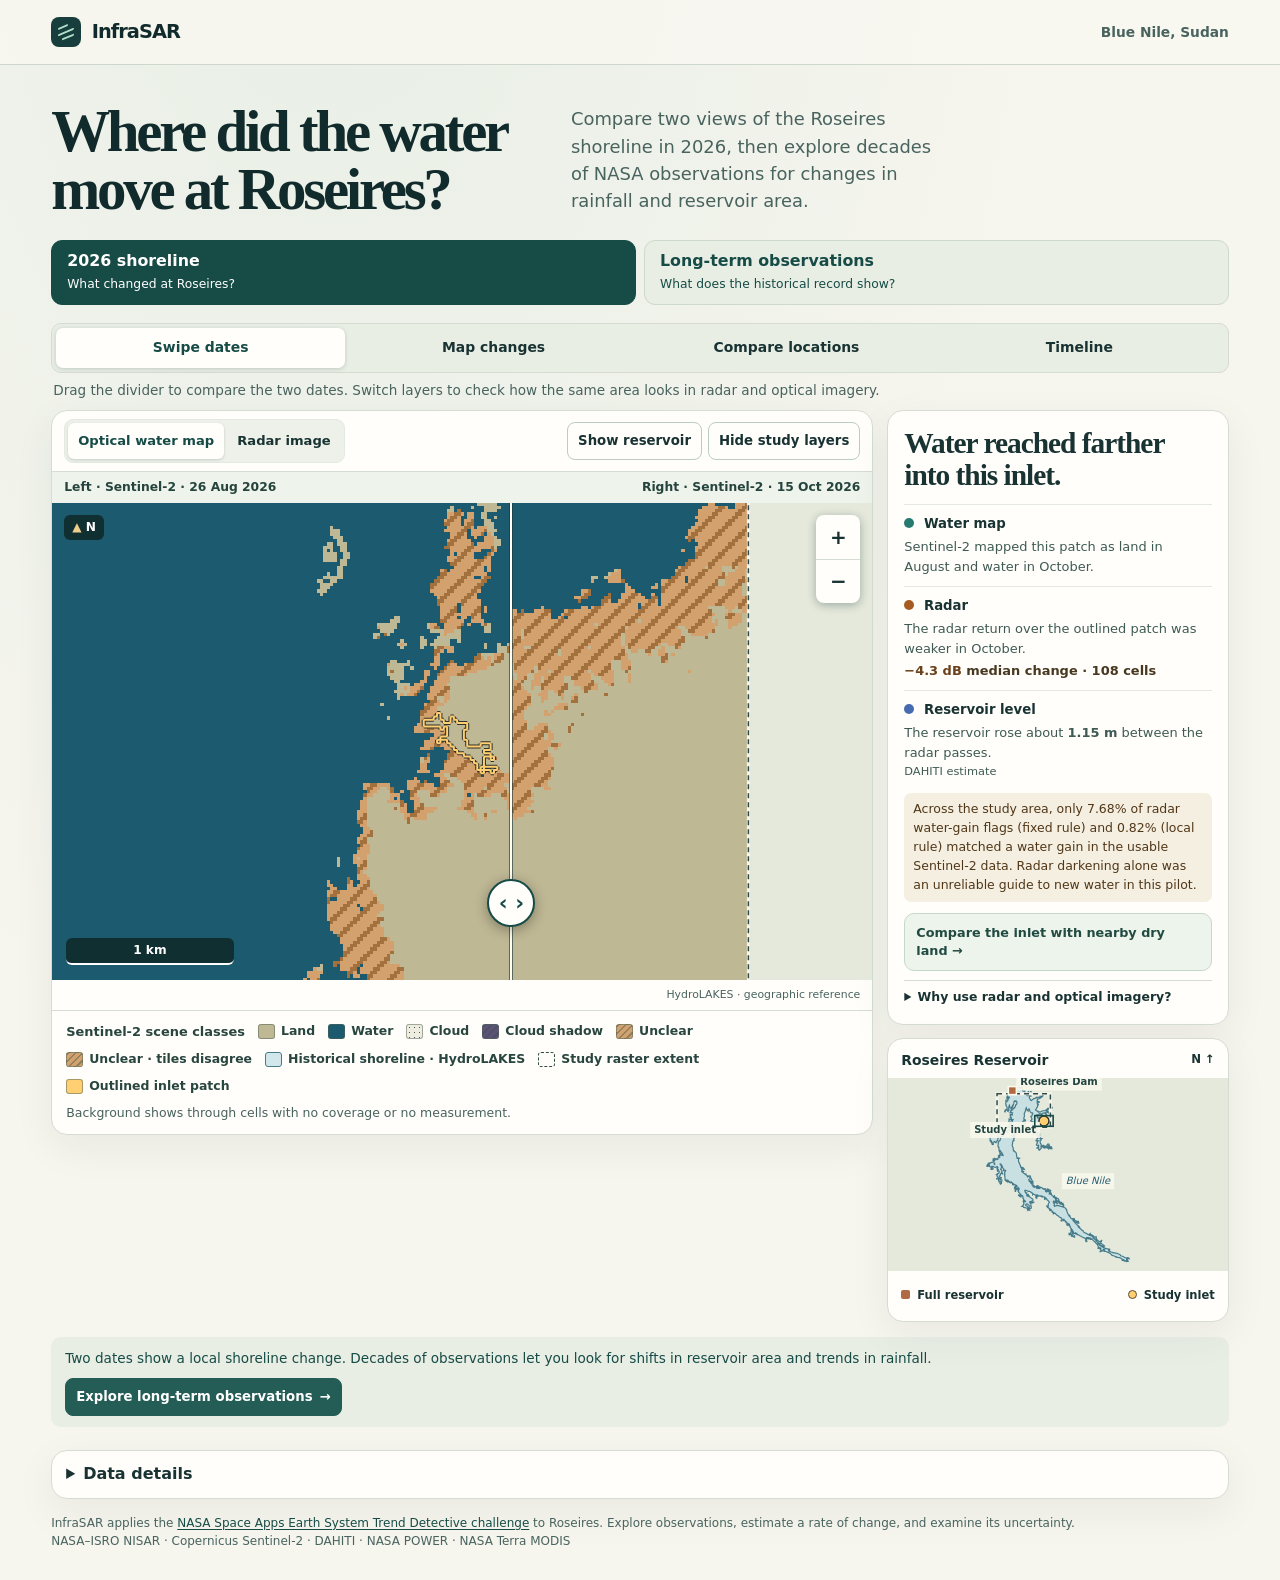
==== index.html @ 416d7957 "Give trend selectors explicit accessible names" ====
<!doctype html>
<html lang="en">
<head>
<meta charset="utf-8">
<meta name="viewport" content="width=device-width, initial-scale=1">
<title>InfraSAR · Where did the water move at Roseires?</title>
<meta name="description" content="Compare real radar and water maps to follow the changing shoreline of Roseires Reservoir in Sudan.">
<style>:root{color-scheme:light;--ink:#193333;--ink-dark:#112a2b;--muted:#49635f;--paper:#f6f5ee;--white:#fffefa;--line:#d5ddd2;--deep:#164b46;--teal:#277a70;--gold:#ffd171;--orange:#9d4e27;--b:#286bc1;--a:#a65b21;--shadow:0 13px 40px #203b3210;font:16px/1.52 "DM Sans","Avenir Next",system-ui,sans-serif}
*{box-sizing:border-box}
[hidden]{display:none!important}
html{scroll-behavior:smooth}
body{margin:0;color:var(--ink);background:radial-gradient(ellipse at 26% -20%,#e6eee5,transparent 54%),var(--paper)}
button,input,select{font:inherit;color:inherit}
button{cursor:pointer}
button:disabled{cursor:default;opacity:.48}
a{color:var(--deep);text-underline-offset:.19em}
button:focus-visible,select:focus-visible,a:focus-visible,input:focus-visible,summary:focus-visible,canvas:focus-visible{outline:3px solid #469d88;outline-offset:3px}
.wrap{max-width:1400px;margin:auto;padding:0 clamp(16px,4vw,64px)}
.sitebar{border-bottom:1px solid #cdd7cb;background:#f9f8f2cc}
.sitebar-inner{display:flex;justify-content:space-between;align-items:center;min-height:64px}
.brand{display:inline-flex;align-items:center;gap:.66rem;font-weight:800;font-size:1.21rem;letter-spacing:-.05em;text-decoration:none;color:var(--ink-dark)}
.brand-mark{display:grid;gap:3px;width:30px;height:30px;place-content:center;border-radius:8px;background:#173e3c;overflow:hidden}
.brand-mark i{background:#b0e0cc;width:16px;height:2px;border-radius:2px;transform:skewY(-23deg)}
.brand-mark i:first-child{width:10px}
.brand-mark i:last-child{width:12px;margin-left:4px}
.place{font-size:.86rem;font-weight:600;color:var(--muted)}
.intro{display:flex;gap:clamp(24px,5vw,80px);align-items:end;padding:clamp(22px,3vw,38px) 0 22px}
h1,h2,h3,p{margin:0}
h1{color:var(--ink-dark);font:600 clamp(2.65rem,4.6vw,4.8rem)/.98 "Instrument Serif",Georgia,serif;letter-spacing:-.055em}
.intro p{max-width:365px;color:var(--muted);font-size:clamp(.98rem,1.45vw,1.12rem);padding-bottom:4px}
.sr-only{position:absolute;width:1px;height:1px;padding:0;margin:-1px;overflow:hidden;clip-path:inset(50%);white-space:nowrap;border:0}
.investigations{display:grid;grid-template-columns:repeat(2,minmax(0,1fr));gap:8px;margin-bottom:18px;scroll-margin-top:12px}
.investigations a{display:block;min-width:0;padding:10px 15px;background:#e9eee5;border:1px solid #cdd9cd;border-radius:11px;text-decoration:none;color:var(--deep)}
.investigations a:hover{background:#dce9df}
.investigations a[aria-current]{color:white;border-color:var(--deep);background:var(--deep)}
.investigations strong,.investigations span{display:block}
.investigations strong{font-size:.99rem;line-height:1.3}
.investigations span{font-size:.77rem;margin-top:3px}
.workspace{margin-bottom:23px}
.view-tabs{display:grid;grid-template-columns:repeat(4,minmax(0,1fr));gap:4px;border:1px solid var(--line);background:#e9eee5;border-radius:10px;padding:4px}
.view-tabs button{min-height:40px;background:transparent;border:0;border-radius:7px;font-weight:720;font-size:.87rem}
.view-tabs button[aria-pressed=true]{background:var(--white);color:var(--deep);box-shadow:0 1px 4px #173e3c35}
.view-tabs button:not([aria-pressed=true]):hover{background:#dce7dd}
.view-help{font-size:.85rem;color:var(--muted);margin:7px 2px 10px}
.workspace-grid{display:grid;grid-template-columns:minmax(0,1fr) clamp(280px,29%,345px);gap:14px;align-items:start}
.map-column,.locator-card,.evidence,.point-section,.selection,.timeline,#data-details{background:var(--white);border:1px solid var(--line);box-shadow:var(--shadow);border-radius:16px}
.map-column{overflow:hidden}
.map-tools{min-height:58px;display:flex;align-items:center;justify-content:space-between;gap:6px;padding:8px 12px;flex-wrap:wrap}
.map-actions{display:flex;gap:6px;flex-wrap:wrap}
.segments{display:flex;gap:3px;padding:3px;background:#edf1e9;border:1px solid #e3e9df;border-radius:9px;flex-wrap:wrap}
.segments button{padding:6px 10px;min-height:36px;font-size:.82rem;font-weight:710;background:transparent;border:0;border-radius:6px}
.segments button[aria-pressed=true]{background:var(--white);box-shadow:0 1px 3px #213b2e30;color:var(--deep)}
.outline,.primary,.text-button{font-weight:700;font-size:.83rem;border:1px solid #bbccc0;border-radius:8px;padding:7px 10px;min-height:38px;background:var(--white)}
.outline:hover,.text-button:hover{background:#eaf1e9}
.primary{background:#235d55;color:white;border-color:#235d55}
.primary:hover{background:#143f3a}
.text-button{border-color:transparent;color:var(--deep)}
.map-frame{--split:56%;position:relative;height:clamp(350px,53svh,520px);background:#e4e9dc;isolation:isolate;overflow:hidden}
#map{width:100%;height:100%;display:block;touch-action:none;cursor:grab}
#map[data-pick=true]{cursor:crosshair}
#map:active{cursor:grabbing}
#map:focus-visible{outline-offset:-4px}
.date-corners{display:flex;justify-content:space-between;gap:8px;padding:7px 12px;border-top:1px solid var(--line);background:#eef3eb}
.date-corners span{min-width:0;color:#25443d;font-size:.77rem;font-weight:750;line-height:1.35}
.date-corners span+span{text-align:right}
.map-compass,.scale,.map-tip{border-radius:6px;background:#102b2be9;color:#fff;padding:5px 8px;font-size:.76rem;font-weight:750;line-height:1.25}
.map-compass{position:absolute;top:12px;left:12px;pointer-events:none}
.map-compass span{color:#edce8c}
.scale{position:absolute;bottom:15px;left:14px;min-width:43px;text-align:center;border-bottom:2px solid #fff;pointer-events:none}
.map-meta{min-height:31px;display:flex;gap:6px 14px;align-items:center;justify-content:space-between;flex-wrap:wrap;padding:5px 12px;border-bottom:1px solid var(--line)}
.map-meta label{font-size:.74rem;font-weight:700}
.map-meta select{margin-inline-start:4px;border:1px solid #bbccc0;border-radius:5px;background:var(--white);padding:3px 5px}
.map-credit{margin-inline-start:auto;text-align:right;font-size:.68rem;color:var(--muted)}
.divider{position:absolute;inset-block:0;left:var(--split);width:2px;background:#fffdf4;box-shadow:0 0 0 1px #1b383d9c;translate:-50%;z-index:1;pointer-events:none}
.drag{display:grid;place-items:center;position:absolute;left:clamp(27px,var(--split),calc(100% - 27px));bottom:53px;translate:-50%;width:48px;height:48px;padding:0;border-radius:50%;border:2px solid #164b46;background:#fffefa;color:#164b46;font-size:1.35rem;line-height:1;font-weight:800;cursor:ew-resize;touch-action:none;box-shadow:0 3px 13px #0005;z-index:2}
.drag:focus-visible{outline-offset:1px}
.zoom{position:absolute;right:12px;top:12px;display:grid;background:var(--white);border-radius:8px;overflow:hidden;box-shadow:0 2px 10px #071c1950;z-index:3}
.zoom button{width:44px;height:44px;background:none;border:0;font-size:1.25rem;font-weight:700}
.zoom button+button{border-top:1px solid var(--line)}
.zoom button:hover{background:#e6eee6}
.pin{position:absolute;z-index:3;translate:-50% -88%;width:36px;height:36px;border:2px solid white;border-radius:50% 50% 50% 12%;color:white;font-weight:850;box-shadow:0 2px 7px #0009;touch-action:none}
.pin.a{background:var(--a)}.pin.b{background:var(--b)}
.pin[data-active=true]{outline:2px solid #1a3737;outline-offset:3px}
.map-tip{position:absolute;bottom:49px;left:14px;max-width:62%;pointer-events:none}
.legend{min-height:73px;display:flex;flex-wrap:wrap;align-items:center;gap:8px 13px;padding:11px 14px;font-size:.78rem;color:#294540}
.legend strong{font-size:.81rem}
.legend .line-note{flex:1 0 100%;color:var(--muted)}
.legend-item{display:inline-flex;align-items:center;gap:6px;font-weight:650}
.legend-item i{width:17px;height:15px;border-radius:3px;border:1px solid #51645780}
.legend .ramp{width:clamp(78px,14vw,155px);height:10px;border-radius:4px;border:1px solid #52634f}
.side{display:grid;gap:13px}
.locator-card{overflow:hidden}
.locator-top{display:flex;align-items:center;justify-content:space-between;padding:11px 13px 7px}
.locator-top h2{font-size:.87rem}
.locator-top span{font-size:.73rem;font-weight:760}
#locator{width:100%;height:193px;display:block;background:#e4e9dc}
.locator-actions{display:flex;justify-content:space-between;padding:5px 8px;gap:4px}
.locator-actions button{min-height:40px;padding:3px 5px;font-size:.72rem;font-weight:700;border:0;background:none}
.locator-actions button:hover{text-decoration:underline}
.locator-actions i{display:inline-block;width:9px;height:9px;background:#b16a44;margin-right:3px;border-radius:2px}
.locator-actions button+button i{background:#ffcf71;border:1px solid #554c39;border-radius:50%}
.evidence,.point-section,.selection{padding:17px 16px}
.evidence h2,.point-section h2,.timeline h2{font:600 clamp(1.45rem,2.3vw,1.85rem)/1.07 "Instrument Serif",Georgia,serif;letter-spacing:-.035em}
.finding{padding:9px 0;border-top:1px solid #e4e9df}
.evidence h2+.finding{margin-top:13px}
.finding h3,.details-grid h3{font-size:.83rem;margin-bottom:3px}
.finding p,.point-section p,.selection p{font-size:.81rem;color:#3f5a54}
.evidence-icon{display:inline-block;width:10px;height:10px;border-radius:50%;background:var(--teal);margin-right:5px}
.radar-icon{background:#a65b21}.height-icon{background:#466baf}
.finding .metric{margin-top:3px;color:#47381f;font-weight:650}
.metric strong{color:#6b401b}
.note{font-size:.71rem!important;color:var(--muted)}
.follow-up{width:100%;text-align:left;border:1px solid #c6d8c9;border-radius:10px;padding:10px 11px;background:#edf4eb;color:#214b42;line-height:1.4;font-size:.8rem;font-weight:650;margin-top:4px}
.follow-up:hover{background:#e1efe0}.follow-up span{white-space:nowrap}
.point-controls,.timeline-controls{padding:8px 12px;border-top:1px solid var(--line);background:#f5f7f0}
.point-actions{display:flex;align-items:center;flex-wrap:wrap;gap:4px 8px}
.pin-select button:first-child[aria-pressed=true]{color:var(--a);box-shadow:inset 0 0 0 2px currentColor}
.pin-select button:last-child[aria-pressed=true]{color:var(--b);box-shadow:inset 0 0 0 2px currentColor}
#point-status,#time-status,#pair-message{font-size:.79rem;color:var(--muted);margin-top:4px}
#point-status{min-height:1.25em}
#example-explanation{margin-top:7px}
.point-card{--point-accent:var(--a);border:1px solid var(--line);border-radius:9px;margin-top:8px;padding:8px}
.point-card[data-point-card="B"]{--point-accent:var(--b)}
.point-card[data-active=true]{border-color:var(--point-accent);box-shadow:inset 3px 0 0 var(--point-accent)}
.point-card h3{font-size:.86rem;margin-bottom:5px}
.point-card .a-label{color:var(--a)}.point-card .b-label{color:var(--b)}
.point-values{display:grid;grid-template-columns:1fr 1fr;gap:5px}
.point-values div{background:#eef2e9;border-radius:7px;padding:6px;font-size:.72rem;line-height:1.38;overflow-wrap:anywhere}
.point-values div>strong{display:block;font-size:.73rem;margin-bottom:3px}
.point-values small{display:block;color:var(--muted);font-size:.62rem}
.point-values span{display:block}
.point-delta{margin-top:5px;font-weight:700}
.selection h3{font-size:.93rem}
.timeline{padding:13px}
.timeline-top,.playback{display:flex;align-items:center;justify-content:space-between;gap:7px}
.timeline p{font-size:.82rem;color:var(--muted)}
.scrub{display:grid;flex:1;min-width:0;gap:3px;font-size:.86rem;font-weight:700}
.scrub input{width:100%;height:28px;accent-color:var(--teal);margin:0}
.timeline-pair{border-top:1px solid var(--line);margin-top:6px;padding-top:6px}
.timeline-pair>div{display:flex;gap:6px;flex-wrap:wrap}
.chart-key{display:flex;gap:14px;font-size:.73rem;font-weight:740}
.chart-key i{display:inline-block;width:8px;height:8px;border-radius:50%;background:currentColor}
.chart-a{color:var(--a)}.chart-b{color:var(--b)}
.chart{margin:8px 0}
.chart h3{font-size:.88rem;line-height:1.3;margin:0 0 4px}
.chart canvas{width:100%;height:105px;display:block;background:#f4f7f0;border:1px solid #e0e7db;border-radius:7px;cursor:pointer}
.chart.waterchart canvas{height:80px}
.chart p{line-height:1.4;font-size:.73rem;margin-top:4px}
.sensor-method{font-size:.78rem;margin-top:9px;border-top:1px solid var(--line);padding-top:7px}
.sensor-method summary{cursor:pointer;font-weight:720}
.sensor-method p{margin:6px 0;color:var(--muted)}
.trend-bridge{display:flex;align-items:center;justify-content:space-between;gap:10px 18px;flex-wrap:wrap;background:#e9eee5;padding:11px 14px;margin-top:15px;border-radius:10px;color:var(--deep);font-size:.85rem}
.trend-bridge a{display:inline-flex;align-items:center;gap:7px;text-decoration:none}
.return-link{margin-top:14px;font-size:.85rem;font-weight:700}
#data-details{padding:0 14px}
#data-details summary{padding:11px 0;cursor:pointer;font-weight:750}
.details-grid{display:grid;grid-template-columns:1.45fr 1fr;gap:20px;font-size:.82rem;padding:0 0 14px}
.details-grid p,.details-grid ul{margin:.45em 0 .7em}
.details-grid ul{padding-left:17px;overflow-wrap:anywhere}
.details-grid h3{margin-top:9px}
.file-label{display:block;font-weight:650;margin:.6rem 0 .25rem}
#add-data{width:100%;font-size:.8rem}
.footer{margin:15px 0 30px;font-size:.75rem;color:var(--muted)}
@media(max-width:1000px){.workspace-grid{grid-template-columns:minmax(0,1fr) minmax(260px,32%)}.evidence,.point-section{padding:14px 12px}}
@media(max-width:760px){.workspace-grid{grid-template-columns:1fr}.intro{align-items:start;flex-direction:column;gap:9px}.intro p{max-width:510px}.hero-break{display:none}.side{grid-template-columns:1fr 1fr;align-items:start}.details-grid{grid-template-columns:1fr;gap:8px}.view-tabs button{font-size:.8rem}}
@media(max-width:520px){.wrap{padding-inline:12px}.sitebar-inner{min-height:49px}.intro{padding:18px 0 13px}.investigations{margin-bottom:10px;gap:5px}.investigations a{padding:8px}.investigations strong{font-size:.86rem}.investigations span{font-size:.69rem}.view-tabs{gap:2px}.view-tabs button{font-size:.75rem;min-height:44px;line-height:1.2;padding:3px 2px}.view-help{font-size:.77rem}.map-tools,.point-controls,.timeline-controls{padding:7px}.map-tools{min-height:50px}.segments button,.point-actions .text-button{font-size:.74rem;padding:4px 6px;min-height:44px}.map-tools .outline,.timeline-controls button{font-size:.74rem;padding-inline:6px;min-height:44px}.date-corners{padding:6px 8px}.date-corners span{font-size:.68rem}.zoom{right:8px;top:8px}.map-compass{left:8px;top:8px}.map-frame{height:clamp(300px,46svh,420px)}.side{grid-template-columns:1fr}.legend{padding:9px;font-size:.73rem}.evidence,.point-section,.timeline{padding:12px}.pin{width:42px;height:42px}}
@media(prefers-reduced-motion:reduce){html{scroll-behavior:auto}}
.evidence[data-highlight=true]{border-color:#9b721e;box-shadow:0 0 0 2px #ebbc66}
.legend .outline{min-height:30px;padding:4px 7px;font-size:.75rem}
.map-tools .segments>.note{padding:6px 8px}
.pilot-score{font-size:.78rem;margin:4px 0 7px;padding:7px 9px;background:#f5efe1;border-radius:7px;color:#503718}
.trend{margin:0 0 23px;background:var(--white);border:1px solid var(--line);border-radius:16px;box-shadow:var(--shadow);padding:clamp(15px,3vw,30px)}
.trend header p,.trend>p,.trend-details p{color:var(--muted);max-width:76ch;font-size:.87rem;margin-top:5px}
.trend-controls{display:flex;flex-wrap:wrap;gap:8px 15px;margin:16px 0 8px}
.trend-controls label{display:grid;gap:3px;font-weight:700;font-size:.8rem;min-width:0}
.trend-controls select{width:100%;max-width:100%;min-height:40px;padding:5px 8px;border:1px solid #b8cbbf;border-radius:7px;background:var(--white)}
.trend-results{display:grid;grid-template-columns:repeat(auto-fit,minmax(min(205px,100%),1fr));gap:8px;margin:13px 0 8px}
.trend-metric{padding:10px 13px;background:#eef3eb;border:1px solid var(--line);border-radius:9px}
.trend-metric h3{font-size:.79rem;color:var(--muted)}
.trend-metric strong{display:block;font-size:1.08rem;margin-top:3px;font-variant-numeric:tabular-nums}
.trend-metric span{font-size:.78rem;color:var(--muted)}
.trend-scale{width:max-content;max-width:100%;margin:14px 0 8px}
.trend-figure{border:1px solid var(--line);border-radius:9px;padding:9px;background:#f6f8f2}
#trend-chart-unit{font-size:.73rem;color:var(--muted);font-weight:700;margin-left:4px}
#trend-chart{display:block;width:100%;height:clamp(174px,26vw,270px)}
.trend-details{margin-top:10px;border-top:1px solid var(--line);padding-top:9px}
.trend-details summary{cursor:pointer;font-weight:700;font-size:.85rem}
.trend-table{max-height:15rem;overflow:auto;margin-top:8px}
.trend-table table{border-collapse:collapse;width:100%;text-align:left;font-size:.78rem;font-variant-numeric:tabular-nums}
.trend-table caption{text-align:left;font-weight:650}
.trend-table th,.trend-table td{border-bottom:1px solid var(--line);padding:4px 9px 4px 0}
</style>
</head>
<body>
<header class="sitebar">
  <div class="wrap sitebar-inner">
    <a href="#top" class="brand"><span class="brand-mark" aria-hidden="true"><i></i><i></i><i></i></span>InfraSAR</a>
    <span class="place">Blue Nile, Sudan</span>
  </div>
</header>
<main id="top" class="wrap">
  <header class="intro">
    <h1>Where did the water<br class="hero-break"> move at Roseires?</h1>
    <p>Compare two views of the Roseires shoreline in 2026, then explore decades of NASA observations for changes in rainfall and reservoir area.</p>
  </header>
  <nav id="investigations" class="investigations" aria-label="Investigations">
    <a href="#shoreline" data-investigation aria-current="location"><strong>2026 shoreline</strong><span>What changed at Roseires?</span></a>
    <a href="#trend-investigation" data-investigation><strong>Long-term observations</strong><span>What does the historical record show?</span></a>
  </nav>
  <section id="shoreline" class="workspace" aria-labelledby="shoreline-title">
    <h2 id="shoreline-title" class="sr-only" tabindex="-1">What changed at Roseires in 2026?</h2>
    <div class="view-tabs" role="group" aria-label="Shoreline views">
      <button type="button" data-view="swipe" aria-pressed="true">Swipe dates</button>
      <button type="button" data-view="change" aria-pressed="false">Map changes</button>
      <button type="button" data-view="points" aria-pressed="false">Compare locations</button>
      <button type="button" data-view="timeline" aria-pressed="false">Timeline</button>
    </div>
    <p id="view-help" class="view-help">Drag the divider to compare August and October. Switch layers to see how radar and optical observations differ.</p>
    <div class="workspace-grid">
      <div class="map-column">
        <div class="map-tools">
          <div id="layers" class="segments" role="group" aria-label="Map layer"></div>
          <div class="map-actions">
            <button id="extent" class="outline" type="button">Show reservoir</button>
            <button id="context-only" class="outline" type="button" aria-pressed="false">Hide study layers</button>
          </div>
        </div>
        <div id="point-controls" class="point-controls" hidden>
          <div class="point-actions">
            <div class="segments pin-select" role="group" aria-label="Location to move">
              <button type="button" data-point="A" aria-pressed="true">Move Point A</button>
              <button type="button" data-point="B" aria-pressed="false">Move Point B</button>
            </div>
            <button type="button" class="text-button" id="fit-points">Show both</button>
            <button type="button" class="text-button" id="reset-points">Reset examples</button>
          </div>
          <p id="point-status" role="status"></p>
          <p id="point-keyboard" class="sr-only">Press Enter on the map to place the active point at the center. Use arrow keys on a marker to move it one cell.</p>
        </div>
        <div id="timeline" class="timeline-controls" hidden>
          <div class="timeline-top">
            <label class="scrub" for="scrubber"><span id="scrub-date"></span><input type="range" id="scrubber" min="0" max="0" value="0" aria-label="Timeline date"></label>
            <div class="playback"><button class="outline" type="button" id="play">Play</button><button class="outline" type="button" id="pause" disabled>Pause</button></div>
          </div>
          <p id="time-status" role="status"></p>
          <div id="timeline-pair" class="timeline-pair" hidden>
            <div><button class="outline" type="button" id="select-date">Select this date</button> <button class="primary" type="button" id="open-swipe" disabled>Compare these dates</button> <button class="text-button" type="button" id="clear-dates" hidden>Clear dates</button></div>
            <p id="pair-message" role="status"></p>
          </div>
        </div>
        <div class="date-corners" id="dates" aria-live="polite"><span id="before"></span><span id="after"></span></div>
        <div id="map-frame" class="map-frame">
          <canvas id="map" tabindex="0" aria-label="Roseires reservoir map. Use arrow keys to pan and plus or minus to zoom."></canvas>
          <div class="map-compass" aria-hidden="true"><span>▲</span> N</div>
          <button type="button" id="pin-a" class="pin a" aria-label="Point A marker" aria-describedby="point-keyboard" hidden>A</button>
          <button type="button" id="pin-b" class="pin b" aria-label="Point B marker" aria-describedby="point-keyboard" hidden>B</button>
          <div id="tip" class="map-tip" hidden></div>
          <div id="divider" class="divider" aria-hidden="true"></div>
          <button type="button" id="drag" class="drag" role="slider" aria-label="Drag to compare" aria-valuemin="0" aria-valuemax="100" aria-valuenow="56" aria-valuetext="56% left, 44% right" aria-orientation="horizontal">
            <span aria-hidden="true">‹ ›</span>
          </button>
          <div class="zoom" aria-label="Map zoom">
            <button type="button" id="zoom-in" aria-label="Zoom in">+</button>
            <button type="button" id="zoom-out" aria-label="Zoom out">−</button>
          </div>
          <div class="scale" id="scale"></div>
        </div>
        <div class="map-meta">
          <label id="radar-display">Radar display <select id="radar-rendering"><option value="smooth">Interpolated</option><option value="raw">Original cells</option></select></label>
          <div class="map-credit" id="credit">HydroLAKES · geographic reference</div>
        </div>
        <div id="legend" class="legend" aria-label="Map legend"></div>
      </div>
      <aside class="side">
        <section class="evidence" id="evidence" aria-label="Evidence at the inlet">
          <h2 id="evidence-title">Water reached farther into this inlet.</h2>
          <div class="finding">
            <h3><span class="evidence-icon water-icon" aria-hidden="true"></span> Water map</h3>
            <p id="evidence-water">Sentinel‑2 mapped this patch as land in August and water in October.</p>
          </div>
          <div class="finding">
            <h3><span class="evidence-icon radar-icon" aria-hidden="true"></span> Radar</h3>
            <p>The radar return over the outlined patch was weaker in October.</p>
            <p class="metric"><strong id="patch-db">−4.3 dB</strong> median change <span id="patch-count">· 108 cells</span></p>
          </div>
          <div class="finding">
            <h3><span class="evidence-icon height-icon" aria-hidden="true"></span> Reservoir level</h3>
            <p>The reservoir rose about <strong>1.15 m</strong> between the radar passes.</p>
            <p class="note">DAHITI estimate</p>
          </div>
          <p id="pilot-score" class="pilot-score" hidden></p>
          <button type="button" id="follow-up" class="follow-up">Compare the inlet with nearby dry land <span aria-hidden="true">→</span></button>
          <details class="sensor-method">
            <summary>Why use radar and optical imagery?</summary>
            <p>NISAR sends microwaves and measures the signal that bounces back, called backscatter. It can observe through clouds and in darkness. Water, wet soil, and changes in surface roughness can all affect the return.</p>
            <p>Sentinel‑2 uses reflected sunlight to classify land and water where the scene is clear. Comparing the two helps check whether a change in radar return matches a change in the water map.</p>
            <p><a href="https://science.nasa.gov/mission/nisar/mission-concept/">How NISAR observes Earth</a></p>
          </details>
        </section>
        <section class="point-section" id="point-section" hidden aria-labelledby="points-title">
          <h2 id="points-title">Location readings</h2>
          <p id="example-explanation">In the examples, the radar return weakened at both locations. Sentinel‑2 mapped a water gain at A and land on both dates at B.</p>
          <div id="points"></div>
        </section>
        <section class="timeline" id="timeline-readings" hidden aria-labelledby="timeline-heading">
          <h2 id="timeline-heading">Observation readings</h2>
          <p id="time-count"></p>
          <div class="chart-key"><span class="chart-a"><i></i> Point A</span><span class="chart-b"><i></i> Point B</span></div>
          <div id="charts"></div>
        </section>
        <section class="selection" id="selection" hidden aria-live="polite"></section>
        <section class="locator-card" aria-labelledby="locator-title">
          <div class="locator-top"><h2 id="locator-title">Roseires Reservoir</h2><span aria-hidden="true">N ↑</span></div>
          <canvas id="locator" aria-label="Locator map showing the Blue Nile, Roseires Dam, and the study inlet southeast of the dam."></canvas>
          <div class="locator-actions">
            <button type="button" id="loc-dam"><i aria-hidden="true"></i> Full reservoir</button>
            <button type="button" id="loc-inlet"><i aria-hidden="true"></i> Study inlet</button>
          </div>
        </section>
      </aside>
    </div>
    <div class="trend-bridge">
      <p>Two dates show a local shoreline change. Decades of observations let you look for shifts in reservoir area and trends in rainfall.</p>
      <a class="primary" href="#trend-investigation" data-investigation>Explore long-term observations <span aria-hidden="true">→</span></a>
    </div>
  </section>
  <section id="trend-investigation" class="trend" aria-labelledby="trend-title" hidden>
    <header>
      <h2 id="trend-title" tabindex="-1">Has rainfall changed near Roseires?</h2>
      <p id="trend-context">Use NASA rainfall estimates from 1981 to 2024 to test a trend for the grid cell around Roseires. This record ends before the 2026 shoreline observation.</p>
    </header>
    <form id="trend-controls" class="trend-controls">
      <label><span id="trend-variable-label">Variable</span><select id="trend-variable" aria-labelledby="trend-variable-label">
        <option value="rainfall">Rainfall (NASA POWER)</option>
        <option value="modis">Reservoir surface area (MODIS)</option>
      </select></label>
      <label id="trend-period-field"><span id="trend-period-label">Analysis period</span><select id="trend-period" aria-labelledby="trend-period-label"></select></label>
    </form>
    <p id="trend-scope" class="note"></p>
    <div class="trend-results" aria-live="polite">
      <div class="trend-metric" id="trend-shift-card" hidden><h3>Estimated shift around 2013</h3><strong id="trend-shift"></strong><span id="trend-shift-ci"></span></div>
      <div class="trend-metric"><h3 id="trend-slope-label">Change in annual total</h3><strong id="trend-slope"></strong><span id="trend-post-ci" hidden></span></div>
      <div class="trend-metric" id="trend-interval-card"><h3>95% confidence interval</h3><strong id="trend-interval"></strong></div>
      <div class="trend-metric"><h3 id="trend-significance-label">Statistical significance</h3><strong id="trend-significance"></strong><span id="trend-p"></span></div>
    </div>
    <p id="trend-interpretation"></p>
    <div id="trend-scale" class="segments trend-scale" aria-label="Precipitation chart">
      <button type="button" data-trend-scale="annual" aria-pressed="true">Annual totals</button>
      <button type="button" data-trend-scale="monthly" aria-pressed="false">Monthly estimates</button>
    </div>
    <div class="trend-figure">
      <div id="trend-chart-unit"></div>
      <canvas id="trend-chart" role="img" aria-describedby="trend-chart-key"></canvas>
      <p id="trend-chart-key" class="note"></p>
    </div>
    <details class="trend-details">
      <summary>Read the plotted values</summary>
      <div class="trend-table">
        <table>
          <caption id="trend-table-title"></caption>
          <thead id="trend-table-head"></thead>
          <tbody id="trend-table-body"></tbody>
        </table>
      </div>
    </details>
    <details class="trend-details">
      <summary>Data and method</summary>
      <p id="trend-method"></p>
      <p id="trend-diagnostics"></p>
      <div id="rainfall-sources">
        <p>NASA POWER provides a corrected MERRA-2 reanalysis estimate on a 0.5° × 0.625° grid. Evaluating why the shoreline moved in 2026 would also require observations of upstream inflow and reservoir operations from that period.</p>
        <p><a id="trend-source" href="https://power.larc.nasa.gov/">Original NASA response</a> · <a href="https://power.larc.nasa.gov/docs/methodology/data/sources_meteorology/">NASA POWER methodology</a></p>
      </div>
      <p id="modis-sources" hidden><a id="modis-csv" href="roseires_modis_monthly_surface_area.csv">Monthly CSV and source checksums</a> · <a href="https://modis.gsfc.nasa.gov/data/dataprod/mod28.php">NASA MODIS reservoir product</a> · <a href="https://www.hydropower.org/sediment-management-case-studies/sudan-roseires">Roseires dam heightening</a></p>
    </details>
    <p class="return-link"><a href="#shoreline" data-investigation>Return to the 2026 shoreline</a></p>
  </section>
  <details id="data-details">
    <summary>Data details</summary>
    <div class="details-grid">
      <div><h3>Acquisitions and methods</h3><div id="methods"></div></div>
      <div><h3>Map context</h3>
        <p>The locator shows the dam and the study inlet. The pale blue outline is the historical HydroLAKES shoreline. The live topographic basemap loads when connected.</p>
        <p><a href="https://www.openstreetmap.org/way/306787728" target="_blank" rel="noopener">OpenStreetMap</a> · <a href="https://www.geonames.org/search.html?country=SD" target="_blank" rel="noopener">GeoNames</a> · <a href="https://services.arcgisonline.com/ArcGIS/rest/services/World_Topo_Map/MapServer" target="_blank" rel="noopener">Esri basemap attribution</a></p>
        <h3>Load more observations</h3>
        <p>Choose a processed pipeline comparator HTML file or the two SCL GeoTIFFs with the inlet mask. Files are read on this device.</p>
        <label for="add-data" class="file-label">Processed comparator or inlet GeoTIFFs</label>
        <input id="add-data" type="file" accept=".html,.tif,.tiff" multiple>
        <p id="import-status" role="status"></p>
        <button class="outline" type="button" id="load-sentinel">Load Sentinel‑2 scenes</button>
      </div>
    </div>
  </details>
  <footer class="footer"><p>InfraSAR applies the <a href="https://www.spaceappschallenge.org/2026/challenges/earth-system-trend-detective/">NASA Space Apps Earth System Trend Detective challenge</a> to Roseires. Explore observations, estimate a rate of change, and examine its uncertainty.</p><p>NASA–ISRO NISAR · Copernicus Sentinel‑2 · DAHITI · NASA POWER · NASA Terra MODIS</p></footer>
</main>
<script type="application/json" id="data">{"grid":{"width":711,"height":446,"west":647085.1044029767,"north":1303758.0249756854,"epsg":32636,"pixel_m":20},"bundles":[{"pair":"pilot","grid":{"width":711,"height":446,"west":647085.1044029767,"north":1303758.0249756854,"epsg":32636,"pixel_m":20},"labels":{"1":"Persistent land","2":"Persistent water","3":"Land to water","4":"Water to land","5":"Outside tile coverage","6":"Cloud","7":"Cloud shadow","8":"Ambiguous","9":"No observation","10":"Tile overlap disagreement"},"agreement":{"1":"Both stable","2":"Matching gain","3":"Matching loss","4":"Optical change missed","5":"Radar false alarm against optical","6":"Opposite direction","7":"Unverified radar change","8":"Optical evidence unavailable","9":"Radar abstained"},"radar":{"policy":{"fixed_cutoff_db":-17.0,"local_uncertainty_db":0.75,"water_control_utm":[651500,1297900,653200,1300500],"land_control_utm":[647600,1301800,648200,1302800],"local_rule":"3\u00d73 median; midpoint of open-water P90 and land P10 per date; abstain if the controls overlap"},"grid":{"width":711,"height":446,"west":647085.1044029767,"north":1303758.0249756854,"epsg":32636,"pixel_m":20},"bounds_utm":[647085.1044029767,1294838.0249756854,661305.1044029767,1303758.0249756854],"calibrations":[{"water_p90_db":-14.745739555358886,"land_p10_db":-2.7036311626434326,"threshold_db":-8.72468535900116},{"water_p90_db":-13.145917320251465,"land_p10_db":-4.497302055358887,"threshold_db":-8.821609687805175}],"radar":[{"date":"2026-08-29","id":"NISAR_L2_PR_GCOV_029_057_A_007_2005_DHDH_A_20260829T031901_20260829T031935_P05023_N_F_J_001","datetime":"2026-08-29T03:19:01+00:00","url":"https://nisar.asf.earthdatacloud.nasa.gov/NISAR/NISAR_L2_GCOV_PROVISIONAL_V1/NISAR_L2_PR_GCOV_029_057_A_007_2005_DHDH_A_20260829T031901_20260829T031935_P05023_N_F_J_001/NISAR_L2_PR_GCOV_029_057_A_007_2005_DHDH_A_20260829T031901_20260829T031935_P05023_N_F_J_001.h5","band":"Frequency A HHHH","resampling":"nearest neighbor","sha256":"9426639216303124d60077b47d1b1532bb833c209024a92605b644e0140187b0"},{"date":"2026-10-16","id":"NISAR_L2_PR_GCOV_033_057_A_007_2005_DHDH_A_20261016T031901_20261016T031935_P05023_N_F_J_001","datetime":"2026-10-16T03:19:01+00:00","url":"https://nisar.asf.earthdatacloud.nasa.gov/NISAR/NISAR_L2_GCOV_PROVISIONAL_V1/NISAR_L2_PR_GCOV_033_057_A_007_2005_DHDH_A_20261016T031901_20261016T031935_P05023_N_F_J_001/NISAR_L2_PR_GCOV_033_057_A_007_2005_DHDH_A_20261016T031901_20261016T031935_P05023_N_F_J_001.h5","band":"Frequency A HHHH","resampling":"nearest neighbor","sha256":"8c41b60640326f5c2ae173c9abaa13386925fff64036a96af6cb08a881d0421e"}],"predictions":{"fixed":"16e1692a5529da07632878a472b38b35d76fddb952080eb3188c4166a25ea7ac","local":"86a6bf8e6e59aedca0dc77710078f3db04f96cdd4b5c18617fbeb00cf853e99c"}},"optical_sources":{"2026-08-29":{"36PXT":{"id":"S2C_36PXT_20260826_0_L2A","datetime":"2026-08-26T08:16:57.978000+00:00","tile":"36PXT","scl":"https://sentinel-cogs.s3.us-west-2.amazonaws.com/sentinel-s2-l2a-cogs/36/P/XT/2026/8/S2C_36PXT_20260826_0_L2A/SCL.tif"},"36PXU":{"id":"S2C_36PXU_20260826_0_L2A","datetime":"2026-08-26T08:16:43.517000+00:00","tile":"36PXU","scl":"https://sentinel-cogs.s3.us-west-2.amazonaws.com/sentinel-s2-l2a-cogs/36/P/XU/2026/8/S2C_36PXU_20260826_0_L2A/SCL.tif"}},"2026-10-16":{"36PXT":{"id":"S2C_36PXT_20261015_0_L2A","datetime":"2026-10-15T08:17:01.563000+00:00","tile":"36PXT","scl":"https://sentinel-cogs.s3.us-west-2.amazonaws.com/sentinel-s2-l2a-cogs/36/P/XT/2026/10/S2C_36PXT_20261015_0_L2A/SCL.tif"},"36PXU":{"id":"S2C_36PXU_20261015_0_L2A","datetime":"2026-10-15T08:16:47.091000+00:00","tile":"36PXU","scl":"https://sentinel-cogs.s3.us-west-2.amazonaws.com/sentinel-s2-l2a-cogs/36/P/XU/2026/10/S2C_36PXU_20261015_0_L2A/SCL.tif"}}},"tile_coverage":{"36PXT_only":{"usable_both_dates":0.5020624018467011,"outside_tile_on_either_date":0.4192825112107623},"36PXT_and_36PXU":{"usable_both_dates":0.8489905583621881,"outside_tile_on_either_date":0.0}},"metrics":{"fixed":{"usable_optical_pixels":269220,"usable_optical_fraction":0.8489905583621881,"radar_abstentions_on_usable_optical":0,"unverified_radar_change_pixels":10628,"optical_states":{"Persistent land":50918,"Persistent water":212103,"Land to water":5823,"Water to land":376,"Outside tile coverage":0,"Cloud":18222,"Cloud shadow":0,"Ambiguous":29655,"No observation":0,"Tile overlap disagreement":9},"gain":{"hits":663,"misses":5160,"false_alarms":7969,"precision":0.07680722891566265,"recall":0.11385883565172591},"loss":{"hits":211,"misses":165,"false_alarms":64735,"precision":0.0032488528931727896,"recall":0.5611702127659575}},"local":{"usable_optical_pixels":269220,"usable_optical_fraction":0.8489905583621881,"radar_abstentions_on_usable_optical":13056,"unverified_radar_change_pixels":2039,"optical_states":{"Persistent land":50918,"Persistent water":212103,"Land to water":5823,"Water to land":376,"Outside tile coverage":0,"Cloud":18222,"Cloud shadow":0,"Ambiguous":29655,"No observation":0,"Tile overlap disagreement":9},"gain":{"hits":85,"misses":5738,"false_alarms":10230,"precision":0.008240426563257392,"recall":0.014597286622016143},"loss":{"hits":0,"misses":376,"false_alarms":125,"precision":0.0,"recall":0.0}}},"arrays":{"hh_before":{"type":"float32","payload":"eJwcm3VUVUsfQDEwEBUUEQlFMMAgFBERBZGSEikRkO7uEukGUUJFVFRsn2LHs+5su5+B3d3dWN/9XPcP1rp3rXPOzPxi75nDn4Se5vltbuLWtTbJsuiOQkNuoyivXitqqz1FgedX8eGghxgXYCWGvV8vPBsOCNcjx0Wk50txU3mUSHl5RnzcvUFsbq/Ay52WyP8awMGlarw1GY3FmvviRoj+Aee+m8SerVtFTWVXbp/TQEy9KkZ96kTI+fdi8IyDEqd8RaG1JERiMFRPNBrdFiovD0heLO8t0s/1FOc65Yj8hBChY/lAonP5mDCdYi/2NLqLioYzYvmlByKp82IRJHzFt8z14oz7RAkN5uL9zb2itfsR4fF8q/jcvgexXqFisVO5kHlWKjLd/xW//KeKLutPiSV7o4VSSotY9Xi2uNKtVCzS7cr2Le+Fejs5qmXGimdXr5k3JS+QdJzfHiHuCT2rZULh3nch0+mPuCH9VF/7V2T8HMqL31qs69Qqvt62FlmdOk3KNuwzqTJstvD/ZCUuV4cJhZXzRf27k+KCXh+Mv84Xqo41wsawTWwK+CNsDey5mdCZzZ098NEwYEvvM8JghiLJiT25v/WtmHHutxh97aHQTFspDi4bhI26NRnRw9AyOSKGndLGcnJPzve/LmScujFtmi6Pd+qyq0wbmWNyhPTohrlMf/4cvyTEUTl8gzUYtPm66OMWy/EbY+kf0ZdOM3UYfNQP/f6jePHFmDGuHYgx+yKubNBmh5cRM9vUiL/TgdIzXTlVuU1EPFsvFOx6kT5SH/dJvhz9KCPejfkqXFvbMahrV6zuPBG+v/vSd+0AWk5N4JfEmLPD3Slqy+dQ5SRcBzrQesGHtGUjcf8px/rr64Vczv6D8indJbvTejPcYSa3Kv2ZV17GXPNI2vmMp6eqK24B00n64cfz/ZY8OOOKxRM/PLf50u5QHu03ZeFqHs+SVw0EvS9l4LNa2p6soVtTNXeW13BiSjGWoS6EjwnjRH4gWhFTOFITzdHnaRz7HUuYsitL7OL5IFvE0XtljFoThMKoRM6viaR9QS5qqbkE6nqgXO/A/KV5eDfb4jvQmJbtlpycl8fZLRW81k2jvCicpT1t0ZZ1Ja9PLB/9g9hmH8Mn6yCSznjSq1sytxxL2TB8FoHpobzoHMDR3WW8qXBFU6eY5fcq2RJexdblKUye7c+RjtlMKhhHQPdsvlXk8/plDp97++L+pADPcym4jYlj0K0scnyzuGGZhNGpPJwnJPPZxwG9q2WkrS1GR5LHP94eGGhGcr93MJ/[base64]/UHdjcFs78QYWkuERzzcSBql1ZdGlM4NKiyfRbqEtvmSKumpQjczuFwmm2HAp1Z9nymdyryyNnawS73NLZeN0G96JIOhwsRFElDmuNGhZI/Bl+LQKvpAj2norFsyWBddMjONTNhpU2xfSUzaL3thLmm5Rw+Ecm6+XGEf+vI0o7J/AoJhCX8AzuvQ3lv8R4xkaXsIBsIk7mc/pbMbZvU8i9H4rqRmvSPyWy7mcC107EkbFoFiv/9ZOuYR6RuQV8Lgxk/p4glj1M4ZZfEpd2FvCYWF5aWFN0M4vYoYkMtq+h6J4vRaNT+XQhkm4VNbhXSe/1xZ110rUf8TaIljfObLMwYfKVKJol0dR1TqfpSiT/npnK45OlxMxv4L9R6UQeK8bqhxlXR2Uy+Z907vVJIuFuIJWxZQy9MhursjJc3QJoOZ/DQxMXHvoUM60hmRf/[base64]/QFzqG8ox3T4TNKu+2EwbRbicgTbJkcR9DMTtVOlnLWoRn1PFpNMa+l0I4/z02KoM/ehKEw61qWV9NfMZ8qeWCqmzEVN1h+dKSW4zZiHzZwkzPdWc7F9EXYTqzhcV49/SDXVLmsw/7kC5hcg/mnm8dYNnNi8j53la3i8YA3fHm0kKGMLa2w3Uz3iH77G7+bosT1oGS5nXZd61t0sJe1uGdkR0tqwO50ylziWbjAjc467dGyWDJWNYZFhGS13vGhdo87LjffEobGypA/4LRw+KdLSQZa159qzp7MRAXttKRk7Cou3Ixi5TJnJCzqSl6VJc5cgHDsY0+PmLpEdPI3xkwLR2x7BozpvzjyyYnHxV7Gh01NRdWcYh8cb8Lvhm3i1RZFlQ1QYPmQcht6qOO8ZzrNpnbm1TRGjGR7UnNJilL0lcwY5kvvTj+U/[base64]/jt3JM3Z5XZtFCR8fGyRET2piD1h8g278c918HoX+vDKZ9nQkfroVA2csMz3Jag0+NwHaOKuq8Z98YN43dEZ0JWq+HRyYyIQ4PwHCtH92d/xNZnpkw2NeDEy+GoW45mTj9FVhl/FA2fpjK8fAJepsbsKTdB/qoSRUnTaH3uQe0bb/bEDOZFSCfO/GdJzeQQZNqZ8e6LKcV6+gQrTWZQ/TiGJaWQ1mpKgrIRcsqj+O+hIuc3OXJnWwUzvhfyqnUukoklJAxYxJPmLejEryKyaCHOeks4c3wJDx4l0tA7nsUn8rFrsuFtvzCU/y1C+VBv5qQoEjmzJxqr9ZlRaUzbl5F4XVJnTWtPemg3iaBr/[base64]/FxVbaomBQnlA/ZSeocHgrZ4b1EcGuBsCnJkwycsU+car4uvj2PEw2++mwavEo4KM4Trk+yxSQ5iSga9Fa0tT4RvS/eEuuskoVtdrgY+eu12He9w8GwuNXiqLE8VbEGdJI8FQZ7d4mxMofFYaVP4ojue6E7XAHNh7JMOWTN2t26TA15KFwUenE4bzj7/VYIzR27RKfwuaJhfkexZcRhcczqnRh0ti+t9fXiVG4/yi515mj4e1F8TpmhWUZEJI4g6p4CW1dr4Ta/D8NGGfM7uSOH1v8Qk5ZuFZ007ogIOS1pDXDg41RpLp4bg6WKApk5Y9nsZM1no0l8OaFGUtlR4X/ljug1owdNO2XwMu7Gl6ZP4seXhyLrfje0vAcStULKgP2msHHtEKbX/RRdNN6JCV+tmeZkRu2ysaxrDsLobiN6nWNo/8aa/s6DeRZhwm5VeRrfNYnWQY1Cr6vUdcL2i0cPdGj+JwSXZ460ZAYQIeXhptg0mqylORacyfsVPjwaFsSrd/EMeeDL1j0eUl6bRP8L00ga4saZiRn4+adiXl3EEdf5mMvOZe/bCgYdcuXelkDk29wxX+POrQRL3DcE4n+xiuV3cjnwIJpnS2fxas50Htblk6o7i8cmCdzVnotzQSWmklkE/6nBpFna98KzWdshAO/GKIbfC8ZrVQgnXXJ5eC2D7XOTad4XycTXYdz/NpybLuPI2eOJh3YiMufLiJAr4p56NN2mB3N3aiSrNldx7kwsW/4L5M6yaOY+L6SveRaZs2pJSsvBqmsGExvTWCWiyb0g/c07EaOHM+h/25+bux2ovh3K4eYczh8tZsH8Gl4b5rMlsIItb6KIK49j4lhb7F+lseheCkUyJaj38iLqRRg3NgSj+mQBq2dHc+illD9u+PD0RjRejwP5IuWfI12iiPBNo6NGMA865HLLyIzVXnF8aUhibEopu7z9OKgfiWVyJm+vFnD7SCW+X6SM8yeRVj9/PlyJ51jOFBRWj+Pb71B2xhYimqfSS8OGRxJHqM2mq6INz/4bw6jtKbib1PLmSjD9ukewflcqF3rMQP1XHGWRjpya7ctDrwAm6M/gpG4yKZmhfCnNoV6xgt1PJrHntBWeUz2I6BDMvoWJKHbP4dAVV2xWm2BQMIuMjeE07/CmxSyDWxoLaO5Uxpd9MVxLDMH+3yTSrWeg5jKDkrwc7oyyJCDflt0dAzAw86H2UxF9DFOwX1SFbK8y3g4NRvJ8ntRTwvj9KoIckxR63wjl9J0AXAdVcFNrIYlrsgjtLY2hj/ns6pzMEs8QjKN8QDGNwe2jafg4k1D7BNLeZbLn3wROz4hl4oIEfqjFMerKPCzd53BEuwatrTNoC5iF9p1gcqVxk/WmmMh1QSQ8SqNmdQoKTwqRD0gm2yqQJyWFFLjPlnJiGasrZrC9IZ6FjvH0SAvj58FaAuyCaJ9Ywg+vXBqlnD3e3xezURWs8wmjRrrmZ6ZGES2dlzcl84m2y+LDkVkUJ1bwdJEp7U45sKVXHsN2R1E6I51oqWddKUpGpUMSRVrhbLuWjMGbGHruiudEmB9GIWmU3M/nzCFHnMqdGOIxmcHLykmQXqPsQBoqoeXslXKbZVMK9YvK2f0+jOIjflwLSsV6sjdW1cW43c5m44xEql4UsTEglWM2/vgtyCMoswgqKqi4kkvVUjPu5BTS3FSGvH4uu9YGcjEljSlN/tJncmVNXyeObomQ9vRghhjM5emnQnJ+5bJlShgqrzKICpS6Uqdy3t7x5s/xmayt8yJD2p8/DvThk0sRl6V98c+7Cl6elOaJexX6IyMIDZqOnu5sItXyKRjjhkxzOCYyszm/v5KXhXGcbZTysX05l6VepDeulnqpR30emoqydNxnjGahVVBHN+1Ubs1JQHWyK/+WF2H6OYn1oZX8e7yGJSNbGDt3IW+kz9v8JAEl4ybKNtUx7ctKWj4soM2ljg6Svcht3ca3XZv4d+wOJjzdxw3zA7ypX4m39PodVebh0SEbS89a1FwX82heEkM2RdB/QBz7NWJJ8YoiQH0Azc0u1G7Loy4jg3/KCvjwI4nR+1Uw2WPE3IzhjP7eFZPxA1ghPwW5NYPZtnMQE70C+bBwLDJdRiDfVx2dKiOmyvsysXIaz855k6YcxEW1GjZVJ5KZFsvj6W1i9UVFHv0eQhczVaa/1MYvvRtPFK6LT03nxIibamRF9ONp1li0IxXw/ihPfGcVnoRMIVh/MoX+4/h9vD/BQZZcjbNDUVsVTeue5Ftp0Xz/j/i8Uo3/qu6Jcxu1SeqphrHhYGZYPBOPom+Ktco/RVBivJB5qsaSic+F6KmN2x4pP21VY/q5GUxrZ8KyYjnWhxji+1WdvjvUGXa0M1f/Gc2QHmN4q2KB482BuIyeSkNnbQJrVcheooSXvj3V7no8NxjFiXuj6HjAlN26Q6lS9MKuKgwnvxQSW8ajN9KS7/178+pYb9pd6obNXlO8310R/+fQZ13lefrym2h2lcM457fI11DGwkGfK8mfxcEb+iyZMYDEXU6sqtDD688ncaxPm3hbMYlO8Ta0F6bYbpXG/hEF9nqNZmmbIybXtWkMGsGx7ROocbRDc74KGdukvHHSj7Kn+rRamKGqoM2WgV+Ei5EOzmO9KTyuQoGKJzs2WTP6uSHC2I/a8Tr4T9DmqGpPvmVtFjUWkzk1UVpLtB0JmTSSTy3ajNSYQvWQURyfmcFGfWtSR5uyUF2DADFY6pye7DUO5W6HKtKuNhFgv5CSz6sY8imLDnERPP4q7QvHZmOTa0HB/tEMNo5m+Hsndig6YGSSSHMPRy66GWO13xTjehXeClXEyfHIZ06lID2WvEo3XizMY0OnaRR0MeH6R2da3kXRGhPHt2269H/+VHzvpsLqYi2mbu9G48FxiBAjXOXvCZ09SlS8MGOc7xC21pjwcrwm6YVdydn6TPx27ETcrV58WOn0t7aslfZqnd/JnMtO5VpJPJsrjh1sUnpt3mutt2TZikMH4zqoC7/jQ0WcvbWoOd0kll9qFcMiBnFR7rOor+5Bc/vOFP9Son7SRzH3whtRvPGq0LcvEN9CkoTS5KPi4smlIuPVajGtx1VRtHS5KFq7W2TvbBYjCz4JJZOFYuOtdlj4PBYzTsjS0m6XeOt5cOKO891EW9FQohUeimX6O0SLRbpI2rxfdLYKP1Da2W/iHWczodXrP8kr+cFis8NTiafbdfMXH7qKBTObLOxGvRKPteXJ1lwvBj7OFz5vjopXl2Twvf1HLF19QExLWiZu/GgU91SviHNduxPwQZlEr01Cz04Tpe9PRPhjNc50kGfY7JWifMtQEbhst3D5WSwcAg+JjroNYtPWVcLkxwORp65Oo3ZHVLp1JfXdZXGxyxWx9meh2Fy/V+x9/1U8V88Xy6ffEgOsd4rZS+eLnH4vJOcPFYo4Lx3WlzwQze+VOTJ2g2gK3ig6ySpS1GEYl0+fECk+H8SFhaPh6Gi2rpPm5+ApXJjVGZ21hSKn8bRIC68VYcu6kFszgqabEzBW6Eqb9hi09I0xPD4A/4/GnLOR5tdvOQ7W9CLklC4/R6rSfFyDOw0a5Lp2oSlEj8VF/Unw16D6wAByJB44TdJhk4c8tb0NWVI6gcZffXB5q0fgxZuivtfIg1PO/RTn4pVRsVDFa7WUmV+MIOjoEGrHJZLh5U3ZMzd2moxmYugv8WV3P55dk6HinRHqPyz59C2IBxlD/9ba//tsn3RNtn0aiaKFLNFhBuLG8GDx/uFG4ZgTSICrP0+sknF8FcaymHKiDpezZsc0Gr/b02Dny5OKiUw6MBlTHX8sWr2JXxiB83/+1KuEcDjBncMRgfS4EE//N3nkKcRh31LC8quz+XEqiMmHvOkSGMdDjwDcVeKw2RzEnbV+tA8pIe3LPPzt6nHpUIrhhbm8WVJFwZLxWETXM2pnHScba9Gzy2b97mAanmczeEy0dN7S+VI2k9YTyWg+DmZUxyRWrMvifd5M/[base64]/GFXI5txJ53RL2/Swnt124NEansjjHk6hSKbdtD2fujnDOvvUlrCiCB1l1SKKzqZqXTJnbbJpmlvBhegFichC9JpXw8uoCdqwrQyFtEX3KkulvE4Nzcgo7eoXSujSYdlI2dN1ZSt2mEs6qenChzY8Rr4opvFfN6VuzCIpYyI1Ds9nVrZyFhcF065JLd6d8nlXG43glXcpACUT0K6T/[base64]/OY2HMhK47OpltiLJ2GljNv7xy2L12AkbQWfLULlrqkLXrt3bj63pfG5bPYfTSP+dFzGHg3h9L1EejtX0AnKdcNe+DIyS6pdC7O5X7ELKw/BDIhtgqroGj0XKXjlfXjYmMkN5YU0FHigvudcTQuceO0WwFuV3KQ/Z2AmVUS+pEllPTKp9PMcrRyylFpzKLtTh2PTxWzo82fiH8qGLg7nmWqlRy2iCXjZj4a7bMwNK35WwMPfq7FIGMerzSXUPGw7u8+VnFeNUdbG3hctRarrI18/3OKmonbMPbdybE/+yirO4Cy0TZGem7Cu7ac7ZarUPbbzWyVjdL4XYyRZyXuD/JJ+ZnME0d3nMJHE3/fgQiMOTDdhkO3qnjunU9Cti7uMtq8CXZCR8+XoWlmaHjasXh4JMFa+bgbBzGqcRKpD1wwUJYy9+hR1K9X5592fmzsoc+eNHfKYtUZ0DeIk9OVWF80FoOlZ4XOgQvia8/xvLqsi83PQYixOphu68eW6ijOtcbwqdcV8X3+DfHbazwTCroSoqGHmKnA45lmXFZ24thAa4qLTFlmPgE9b1mMtF6Limsvhdy4rSK3mzWu/S24Obcz7/dqk9f7rDj7XpvzS4YRsUCDVRbd0fo2AJ13fTkf6MRF2Xa0ZsvQc2x7uk80Qe2UE9elHLh/rxG+K035UqFGjakCb9K7krF2GtYzBjLCZSTT79wWQ22VsEu0xPbbD2HUsT9R38fiJWXljScnssxuGAMWWqCuOJDatiGUNU7my2h5+n8QQktZniX/DcfPthMy3X6KvTkqWJkpYb/+ujgb04+f39TZfGwA8aFDeTrVjvZD7Ln8zArjvSq46Mmww1ULq95jye8wgdO9zXh915W4IVOZW2GEko0NNaWTuV7h9fdsxqTSm0WubjSl6/FfhiPWltLat1mL1eefigPLJMLvojwOm5052GSCitl4NHZJ2d8sAy9VOzp00EPzjQY28hkM/rWaF+lefJX6wItDoWh+VaHTPS+yL1rh9TKPg/pJFBwv4qVTPHdXZVDvayCt1W4cvFiOd/wK1j2Zx32tUsKUsvAbNZdHn2MoNAgjPriShbcC2Zudg9L8YHrVpPD4TiqSFifG1bjg5eXIu1pTxg8exLWnI/l824QeKmm4Pkhhl0cCKROtkVO3weql0d/zLrk4KTtU/BEvvnTnm7BEMlWdTxlKrH2hgNb5f0Ra4DuRFuvK7bYASqN1afn3ufA7NJrOGaMwju3DuXRXHr3uS1pnB3pNrWRXYj25K5KpHZ5KzLFwDtp5COvRoeLm4AvCYG+giOt0+sDvCcWSqw61YqkwFm1qjyQxrVPE9V+/JYv0+4oZNmNEwPFEsfX8E3FKVluoxMqK9q2Yi7pB5kM/JwjbDVeFxp1UMWWPp/i68LUk12KceH231HzePx3EnFhdscLDU7Ji5kRhVHpLcqfLMYl5s6sIMSkWG5905VX+GjH7ZX/JmtIVEv8eQgQlX5EML7l80NmxVTyI1xATS89IctyiRGvP1RMD1LzM4zftsLhxfrl4dn6AMG3fwWJQuLXoWF4nWg5sEgcMvUVByWqh5zFEYmY42UL/wRaxx79RdN90QGzobiEiywaYq5mVSI54nRbDYwrEkm37Rb7DZuGUtF94+h8Xc8PkWau8UMg3bBMNcVLe3rdF3BryQ+xN3yJsn/[base64]/SkrP0jkeqkgvN+e6w1Ipl81A53HWktOWZF3s7bYu/6Icwbpsk1RVvOZNoQssiIbUfHk+8/kX7OUzmrqMsGsxqx4niUyHmuJY63b0fzykjeTUjk/C5PjKU+JyP1yMUfI5luks0F4zkcflnKkxO5+Dcas+uqKdf2piMzy554owJmTbZDcVgERrfTsSq0YuQ/Iax1nknXmDLeh9byNS2RFX986Hc+m34rvDmlloFLdRCrOkRjVZ3Id11bNL97/D0fDtXP4GjdDNZsCYGVNthsiCXnwky6n0/G09kdQ5HMAJUsph2dyYBNMVgoZNP59Sza2s/kfFMS1c+lfPjdktSecZh6RaO22Zv9uxPZW51HVFge+xc40+lN+N993A52VWSddqXmdimfMj14lOXMtTB7ZvUowma5OzLmMaRnprKxYz3TP6bio5rM9lxXVOUn8WFDBcpuPpgkBqP2O5Cx+pWoxCzm68ZymhOk/NXNkQXPc9m3J55tJiFcmV6D6gPps6hm0PChhMs7mzm6soB3+3P+nv2fPptGWEOElNPC0e8ZyQ4p836b787tgkhS/iui+kMMZ+450BochdPuTBQflXC8Uw1JztIx+gXy40AgIa8CmPIgga97QvHOn0mdXCTWapMZO9aVdc6RFCgGUB2TiuGXTHQ2FXCTEpaMKqL2gQk/F49j1dAs7G2T8e4fxvaRXmzVKOeXRSPb98cy1Uc6r7bxuJkkkXUzh/[base64]/P4QNndNw6ZqIrnUqDwoy0PoegI5LKlXlmZgGJGDTlsXo6xVstJM6RO86GkKnc2TkdCLXWHIqIfLvWro/rUE+QspmP1Lwc4ygONON+oN62MqWEn22iHWz67k5ehYLiUHmTDRR8Zl/z0v6jixE26QIN6tSOmtnYPG7nhjNOFZsKiV0ZRp3V6djM74UZalbPQ7PpmOUIyNCLVmaLnW13zn4B/[base64]/fLocdqyrplTOfw93LOHu/hI03iqXO4EYjRXzWi2KUwTy6dKuicEEqzwZU4ya/mJtSL7pcF8RFuTDcoxaTO7GUh7tKOL15DlUnatmjlEdp12L2ti9i98My2r0p54pRDHUF69DquIQh5U04ZC+nbmEF670qeVu3g8ZF+5lVtIVRLzdKGXwNPSatRvMStO+2j8QdMNZhFaNaD6Ldcz2WzwqYNykA74vjqT6awaZ/kylYHMauAHfipb4v9mdjnFfFmdRa7HcvpeLzcoKl/vnZvRwz9Rqa5waREGiCc0AEyqMKuWg6kh4PTdgmM568Q+7ckHVh5lVn/[base64]/ds/vyps2YCYEWjK1TZb+K1P8WTGG6e192DxyGVmo/jv3+Lb5P786IWx3IzXdEW2YMLpv12RamgM/OdnRP1WVRtDofo8bww0WN6TLdmJn9S5xZ0g65E4MwW6+AdV5fLvXXJiZMiXsNvfhe1xOVKW3Ce4AKH755oGXnw5eLprQeMmSLozrfLo1G7ugUqRfKc+JmAV2Swv/Wr7gWVxK7DaeH9VRSGkNx39WfFKWxHL+pwFPncSz4x42C54F4PnWQupEmQUs/if7jX4qgXGOeaQRTd3MYVlfTUNZwZphSN9JHDkCp4yKUJixnV1kqK5fM4tbDVOTMnBiyOg/r58WETfPmfEMATS7evLUN4lRrJk9PeBLhXYzWjWUUexdhFlPDGcMVOJ1r4EuHBAYX59PlcRoL1gTTxyeSuZ6T+eeFBoHV6eTOSmWdeRjvR1WSIlOEY1gKNZ/[base64]/fKiWn9LoLxZnTJYe71IsB0Y0Sp0tS9k70Et7r5wqlHfZilsaxgw93aYrFZ98duDljk3Bc/F0c+lEvVN4PE1Ejp4i3iR/N18luE8tfLhUDu3Skk9pN4Tdyi6TFp05iqXZaGC8+LrralgkDY1NxK/wfSYyrg8h2eyRMB6pIntkHWdzb/9BCveiMRCf+qFA/d1ecc1UVz/RuCYd21eKZib3kP5fj4sD6teJBF02xx7RNGN9eJdYGbBOP3S4LrwuXhFdKq9jq5sy3LyYEv70hsnbPFXqti8XrXoslcUH9yRzQjiFjdXG7Y8sOha6kvXwv+n75It5U9aO440hKfm8Xq7wNMZcz5Hy2AUOjhjNiryqul0dTNeeHMKvpz/z09+KO9TExr8NrMaz9UpEzYK6o2nBf8ub9MmG/Sw2lwSOx2GnAp+ip1GxX5Yy6Pj169uZAogVNcs9EgIc6RxZNoeaMAfefKSB50p7NOi/FoxZlfs4x4vq1Y+L3RTvsfvbB/Vx/Qlxc8d9kSEaAIosO/BLndd3o809Hfr97KW56PBBWWerYn21HVm4INnd9sPqmzW7jkXRy78O9IQkody5i2K1oQtUn8v1dH6IGTGXzK0euTzgnYpdPFLvlq0SnBb9ER+NxtKx1ZMDdMM6/msrFGD+8p7mw8FIoGyNnsCPN9+++Zqs0V8JGBBB20570u0XoVfuh4pDKFy9fniWYUpZghmF3R1rjg/jY2Qe11+OwVy1HZngty9MjUXfwo/hWMntvp/Koux/DV1Yyuk8crlt90Vvny+dHMSgdmo7SpAoqOsziulcm0StTiH4zD71b+ay38OfG/mhM2kv5PDUb782JTPEp4dBON/ZviOLUVT9ql8aicM+DQ5cKedyjmDtTSnjXOwv127PIO+HBXgM/quZF0v/LVCkXldHxZRJ6T+dSlZXB+r0FeC33w6Z/AppHJnJqUxZh1f401xSjFJ3P6eE5iPiFnNiXw52iUn6+bcAkpYyHySGENZriOGkem6S9tGFUAD7qJahEhrI4Kwql83kMi0gibJE7E7dlIJkVzIi2An7t9ubQ8ABMdpTTQ7UQIykreucl4Figz/JGJ34eC2Jft3Qk23yRG5AurRUujLmXjNrMfAyd8/B/VkpAuzQW13lwLT2O5hgv1Jx9UMi34+zTTJ7cn06/SyEMujWBNCnPnp8Zyh3VMFRGRKJ0YzYyzRWcSPUjwzuEq/p5NCiW8PV8Pp77negpdaCDPqFUuyXwoSUVW/tCnL+ks3ltLOO8inA2M+LBanciLPI44joL80XTUf0ajsgZz9oDqZj0iKRLn0C22bly+0I4u47FYL/Fm4/W/SivmcSMRA9Uvjhx42g+ShXZ3HTP+Hu/Kxtc+PDWjLfepdyK9mBrmQsJ+3I5fzacRQPtkJPLxf5mPk6X5/D7ahHn5IN48TIRuZpgZoXbYjjUg07DZ3LhbTLjaqvZ3lKC2ZAirn5wpL+Ua7Xm59LnVSkrehYiL/WllZ3SOCxXzQlvX/588+dFYQTPbaoJOGbNtJx4Gh+402lSLJ/[base64]/uhJXU46T9s2SVkyfSouq4Pw1y+iqKUYqym5PP4SRq00BvS0Cmn2iKHtaxGf0q3pUBqJjnR9R31ehGmnFdR7zyE9S5ovLhncXxLHyQtSh/i/94SXM72smvThJcSrepBxO4fX02qo6RKOQUAy2+pziBsh5cEl2ag0VfJBIwr9FZFs8kmjoqCStpVxrP3hTe/ZQUS2ReGam4jGjWRWZMRxozqQpn0zmVKTwc+hXqRtmYVSy3x03mXiPywe75Fu1MlmcnZPPr6G5biaxvKgMouMqXkEDgzl6aFCZB3q0GE587OrpIwwm6WGpSTOTGFNfBYxUmbI25bD/KnFiD2rSXiex+ADxcxVr6Wk2R+NHdL7XShlizTPkkfWoNsrlZjASOb5VPOP3ko2VdfSd+u/BB04QdPbQ6g+3s6NHkdY0toMfuuomLyK9Ng1+OyYi92FtQwonvuXcda4h/FmZCXD5icwQLaeu4W+5PQYxvWZZbTuL2HdlkCMxidy5OBsOi6JYHxZIg87F2JSLI2TBEuygoy47OmMxuPeDJFY8kQtmEF7ulC3IJbfWXEk/[base64]/KbHlhyoXol+Lz216c6tuRU4s70Fd/NPvnqvHn/gsxw3EQ8mZyFE7tgMy0kWw92Z3o1/KMTjTgwR1DGpcO43XX3+K1vALXikN4lTyQ1NxO3PkWweo0K2Q0Q/HrNpUTWtY8L53EyfgRqAUHcr9/NJ2k/dku0BpVa106zjEkISOIYeoWGEmdeoezEQEOn0XCJ3UWDm8gZXccjccNaI6IY3yNJkeVZnN6XjkvLHLpYZiBzO0YysyiWGsxgQFnxmEh48hwqZcKkjkbZs2OjaE8yvLEqGcwv3PKGLiphTL5avKX1tBnuxf2pnHITCpETmsulZfLyVrkQV+JBq8NXbBoX0nkB5e/+1xrbmf/PbexHVOE7CB/fPOlNWNdBkbGo8hZ6UBvfwsuDhnGEy0jgoI8aVg5gnM2o2ldo8a5qMdCsvm7kJmsj3M3TaZ86cU+k3Z4K3dgb8Nm8a3PedFffTJ9PhpimG5Ic/+v4tt9A4SqDq5+abyaOZ8FbfPRN0tmT3Yht1wqUJqTi3H/Uk7M3iTM7zoJ45vvJQ+9RwmjcTPF0ZOLhWqvfPPt1kWiyz/zhd5+WcnT9Z6S9AubJEoy88SRvcp8fNWZkyF7xDrzBebGg8aLklRHoVGbeuB+wzMxzjVRqBQHmTvdPXzwzPhmyeJJapKDlWssVnXPtnjoZGEuc/aJZMHFS8Jv3Sbxn6ehxc89AyRXVi8UE4NXi9+hJmL7JszPFY0VF8tVJJdrbktmNyGpGKYl1j77Kcl+NUikO5qK9su2C2cnO/Hp1z+i6txUoSpjKhZ1OiiRdDwhyftzX6iusRV6h/v9fV9ZInNe1M1dKl6IH5KeMUslR8e0TFQ93EE8NsoQtcu7cXndIcmRO9OE4du14u3Ew2LR98dim1WssJ2/QETqLBH2/v+KxrOPRVDfWrFJQ0k47PMTl/qWS05eVCR4twILj3dAp0iV9/NfiFU2fZiQOYCLC3uwTWsgvU7I4/[base64]/FtzM3xLWR10TArb6kf9Hn5/SRtHQbRI7Uh+fu/yTOHNUi8843ccVMm07XPJE31USu/0A2XDKj5Z0znp0RJm2vJfUXh4jWFfvEho667HoUjvN/XgSnuxHaZMByKcfkLi7D4XkcSauy2TDDCW0Na4YsCaTdxSpsBhaz92os8/QrGRs+l60/TFHy8qb8y1iW2AVy8GIyRl8isNtnTIekSNJd3NDd6sKZ7bNwPZfNxM8ByKyP+nse86c2kuY+buQ9i8N5eRTtDvty7ZANSbozUNIoQE2jiGuNCWSkeHEqx5OK31PI6x/DtoYwig/6s6e2hqxXkVR0SuG9YxEf0nL5KGWNVwHVNDMFq+EReI/LY6NpMPy0wmr1DCRBSYQbxtH/[base64]/RlIhh4OIZBJyKJkLKx+poSlvX1oerjNBTPz+LC+RB2BwSyuSGPrtmJeB+KZ+38MK7XJ/J77TRC71TQ9qGWiX1iSYxI4UqffIbKFHJgbB4rN6WS+i2GKzKlGDpFMu12EmquFcy64M3eXbHctXTCzyICk9Q41K5GEvdfHEoDEjjonI3OzWg6qhVxz+r//9s5lmvHLKn6mYrVh1hiquPwm+1D9poEHDQq2eLlxLw8B9IexLPIx5WaHwmsPOSHb24SPWRyKb2TQcLubJYsKPy7/5qkXItBjzLWHvfHbJbH33dM/eal8Sw6kvHT/fk6uZxiKefu3p7Ep9vp3O0Uhu/HMNpaMmlbWsmtZVLe/xSBSn4pZjrlnHmZQNqJgr+9ZFV2NH8GlPPtYiUbnJJ41DWEfj3S+H1sHu6LMpjrn0iBmMEx4wLGdy9kzOlULHctoNBE+p1NJc/vzCV0SyVVcV48eu7AZndnLpra8rPRl46diglvzGP6lmRa9cqpiowl9k4Nsqn56Gz3I255GLbPfVlyLxFFzwzkZWOJ/zqHAVHVPImfT0meMzeK8ymbFYlpznL8g5ZhuccNiw0RvBueh0taBT/zQ7FaF0NuaRSPbqVxdGwkT6xd6b5iPH57fP6+j1OU74DilySedsziXdd5jMyLwcc8gQVGCdyyieSDfSrpf8JpsM4j41ki20pTyXuSwD9yCbQPWkDR4ETenZPGwQgfPCKkTPm+hGZJPhd+pPLQOI+m3mVsS5tKsXkcOmPL2JmfzwmncOZ1y2fdz9l4dS/CdWQ9PZPn8mB+FPI6s7FID0e+MJWRx4P5dKOAs+7V+H6toNUok7SyHL6dyePTSF8melXz8Vkl78834t9WjtWtYjrcrsalZwjLrjmyMTiCLNcq9PPz6GUi/V2+hJd76lgsdb+ZSdL4KV6OaVgZOYczmZg9h7VnkunSVMCdiRtpPr+d+5JGtJ9XsP3bKuQNBWYrtqJof4Z2c7ZyxnaLlEmbyeyxALudC0gKOIniq20Ujq7jYoKUS7ziuZNZSsfr4ZwYH8qa9gXYD6hjbFYdCdK/h1ZWonUnh/7TrdHpK+XaHp5k2VbS3bKBtqZIvg+fhsL1GZw6ok3wYmkObHRm6LhoHo7K5+KY8dR5DWSyTijv3uZR6jGRE13dmPHTlU+DxrGodxSHVk+Scqo96YFdKPNUw6R9B7Y0ayKTORGV9sMZqa7OkBvdmfm1J7m7h9N1gwFXfk7iWrQCvcbJofJDnfmBn4X5BnlKR/WVxlgXLJ9pYXVtDKVThnJI6s5K24ezWUsFxzcDyOnyQdh3HUDTQU26dZZD6R9N5hkoYNM0nlv6qnyTGUZEZm+Cvu4RQSsVGOg4kL0f9Sj4cU7ckt0kNpiokKWnSb2PB8dtfAn7rM/vHfG0KnXBylETryn6bL1uxeeDg9h3vxs6UUoEzFKjRdWahmwDemn1xvWtGrMuDqGrtyo7Swz4vq8TI8wHklkmQ9upH6LUqAf6A5VxOTmIoBQ1Hu51Z5O2DY5u44h2HI/[base64]/PO92N+ABMPO9a67mfWuveDbM5GRHB89xhWlwzlzn4HCvrEcvhgkuKetv4CF7akTaVTpj29A2ZSJAyoq2jH/nh7WuY6kdp8Bpdqs5kb05vVcwZwSLcLF14Mol/9UJ70n8S9J6NoVatDv7nKuK7ozL3iWnGq4Jr4NGkQ/R82ieHbJP5q34ObUzX5E7ZWVFTfEKo7nwu78wN4o+qHfm99Zk8sVPRGXdi1Gv+yeYxeUIiKlPfKNDTFuum75dkbR4gVokNTXdZOg8/G7+X6pxLEmWkXxc1h3iJ1m4GomThYrF6qIx83rt7wXvEn8WKlj1FcoEyem/[base64]/Tta0/5U/2rzUuXfzdaPk/0cYHKipE92Mfxdq5z8TE/TvFs7fGIr+NpnjRL1aMfjVXvsnISkxY+1L4bOuJ0YQOjFrWEkNVZRYv6s6TsjE0Xm2Gr8NIWmZ3IWycATWXB/LB/ImIvFIrdm2fLDQ+64uiwBfiWNcRfIxugbrOK3H7ZVu6hV0UkSkqdBvemjhfdXq7qJNSdlHo+rVntd1PYZBxWMxSWib+2XZSrAw248f3Xvw3ypii6SGc0TfhvvloXM/ocOnKL7FIvS9TAp+K4rX/CKVJV8W15q3J6daVPbaHxfpfbdE5pi3xhgPtujwVJ16ZiZcvlfiy1xhjnT48XtKRwlUvRNpCbfr2seKNtAYTg7SwOjKJHpcnKuoY1C87MqmlC+cru2E1ZTyRj9W5tuxf8XNxTzH2dK78XMRvobJ2Bl9bh7KhLJhzRwLo4e9Ko1WGFPPGsHeYP4YPw4nuaUlcRRof/qbi45fDTptSCo5kUGBqg3twPrke5fyzKI+3z3yYfc4Xl74SJ3oH01RjQ4cybzqedmPMu5mMX5NIh4QCsjpm0KyPP490JQ04vJwxqoYc7eTCH4lzSieYM+abDbI1lgyri+efQDfuilTWOmXi/S2HfQsq2ffYkp/BllTMkDE4O5cKvyIumcVRvy4HeUMOj5Ly6TAjFrfoLLJrXYg+nMdT5VjaFUbwrIMVBf18adnKmS0SP2ktyWZts3CFv0Dd7WRskwupWRbBuEsZ7Lw5n4ijCWxpSmBEjpTTuzmycW4Y/y6U8bazMw9vWuO+M5lqHT9ypb9dv5fGAYMcUiSdW15Qh/n9AEUP4LZdjhzQySZlXzXfGspwj5Vh9F80DS5enH5pgEn72cRmprNihguaznnE9J7LnmvS3OUGMajVLBz989m7L5OEci88hrrR7UwI4X+mkV09g4fK6RI/lUg6JJ4yaWzv3ssDiVs/rvNgeZEP56+5o3wuhxsRidzWyKPEOJObiSmojnJkeZtE8iNnobsyCY1u0vivMKeZaSq3m9tycKo/a5bOIn9MLK/6ZpKzLI5UbRlvBpaS7RnO9i+RrLsewpaHNjRPseZPtRu3d09n3eQ0ugXZY7PLCrt30nohieLhldg0d+BruwIC+qdTm5LIvytlaKb4E1tvxPOUYBIlLWI0OINTjyvQ+uaL++5Exqs6MHSQLzm3i/jRIxqlVyHorcljQdkCbvaMJ+1MANfPO9JGeRqr502l3fscLNdVMGpdOBtbzUd9XTlDc3MwvJePeRcX3g6v44tVAT3extJiVBx6MZ4MX+TA3S/OmLfKZNaTUAxeBiKr9KGyroZj9cFkSvxx4HgsAdKYNqjMY/j3+Ry7IGOObxm9u+egsTuVJ4PSebM8mfIdjnzZ4cX3+6VM2BRObWYuOhNi+TRrHtvrbcm5mcyikHwqtSNY/k0fwyBblL/FsCHJHiNXGXV387jUWMLWwHn0OVpO871FnPyaz+v7uYp62yHk4P3WHf+RJoQkS3q0vBA3h1yKQiSmd4tnX7s09M1T6GdaxrJrEfg4xDGujQnvjmXw+o0Dczbk4BoVxJLe0vX/Leby/WzU50Zi3NKT/9TKyRnpj8iQ1mxFGY0J6dz4HavoKXT7EYNF51TF/[base64]/KpfaXj6IHz33yainWLUTDqIokaR7mLfh/LTSgbTk/56dTc2cO733rkY1ZzGGDhRQnLeB1bTkHBy7Ad/dSlgfuY8AWOZa99xGksxsd3V0cSt/N1Z/HOdNnBZojN9G2fh/LvRdzfk8iDnUBhGXasqLDLDq0SqVpqjd3b0tafWUGq5vlM61vDkEPQhV9ZZ9OF3G1awQZmRZ8nWDP1ODZ2AZ5MvSTE4YnQqj6kEOI9XiKjMdRpPpAdEyN4e4ZMwqqAnH308bqZAr/OkSyps6Rowem4H7XAuWGPhw5NBy9dEty5ljzxA7xqFyDwuSWHGg2hsW2tkw8+kKsnTAc5QtKdF14RxRuUiY44LfQNGnHZ/c7Iq2hO5EnPgpH1AizmcyTEUMIu6ZKg5kNf+9bci9MA+dMbfxW/Bb5Bs9Fpydj6FipSnb6K7F4Uz/OrhtMrs4ASmXm6KtNYNf4cSw7ZIXpX1UeL1DnyLs7IuxpC1r2m0BVqIni/1C9lcSutdPw7GDGQ7UBnDyjhZK/BdGvHonfvdX42U6dGXlNwkV635RhKmh06oX/x+6EXhjHf6fac3V3Mz7c7snl5m3p0E2Djn8HseC0Lt46qgjt3jg0OPD3qiVLKyYQNaIn+Wbd2PGtACs3Z+oHTGB1phs2d83pF/xDpByzpboumnDTJCo/GtPx6ljWt3Chq88Ipr224Ex7M44eH8mjbs7MdPTk0JOJiN3jeXTGlgHJeTwJyyd/XCyTxhhj+TCLe1lZTLpYx4LUEgb9ni+thxUk9a9XrLWObhshYDFfojaT8c8mdDIb6d1jBdPWlfJ60AL0U9ZRNncJN/S28ezVYnxmr0Jvfx1KP/LZ5V9I0PxYpv4J5LbciRhbfaZfmoZOu2LerIvFf7crCWWj2ZZrgtK/vTg50YLyOAe2b/HFwFIPi4Qfon5LMF2GhbFrmQX65xwZuiuErvkz+XjYjk7/aNGl+US2LBrMetUh5BtMQXlZZ9qq3Rare9wVaYu0+bBkCFPDrgmnXrr0ez+OydNbMc/gq8g70oLBpzRZVZmAcS9X3mz3UnjE3BxThbu0j6/W5tCqtJyICxlsXzpQPGh3UfTdt1H+KXGm8Vq9AYZXKl3F31/DxMOSkcK/VM04812d/NziofKfwS1E8ZTfcut1T4XZN08RkFwr1FZOEEG+PeUXtBKk1/QxDHS9LZ/07ldT//sh8thDqmKWziYjM397+QEixT7Nn3L3Hn3F7X9nCtmSzuLAlVGi8nepfEXhChGrdUkUHvojdLqrMextc3yOVYvrW5+IX+P2i2ev74vpga1pdk6F+SuUMaYdvbV/iKH754phN4pFxvMkgx1dbxidH6pkfPfEGPE04J341n+bvLzPEcNr/VYbJfR/LrSWjhYDn+4Q9zdWy8PaZYpJU/LEwCE1QvPOddFCbi+a718jfvrNE2kHVWmtVyPuXLwk31akRH+dZhwep8qFiT+F5+USofHisPjfHhm0uw0XvfaKX+e3iq+9V4mzn5qE6on3gqSefO/TiYsnemMiUkSrcdXi3uo2kl76IV5ojGS9RzOGrn4tlh28KJ4Hxoji9Gbc9xhOVFBL7ur1wfVUbxYOVVI89jZOImrPUOw/nBb9PN+JonV3xf5T88XphNZUr3wnvNp+Etpp28VcF12WTXfBpsmUal8Lrlba8eTpKGq2a7Lx9ii+bnERXTuuE57z3gsH3+ui07QuzJh2RjwZ8ldsCxnCX73hij7fd/3PiakHdDg3TnqNbndMb7dA7YIRPmnjmVs0kvr8oYSfHc/9azPRm2zH4UBXlvafwCnjzszv95+i7jhyeY5IeOkmr21MEYa+2tzVD+Bwf2eqP3szX8eeuE0zUN9oSZ8RRfwzxY7u/d2xHBCC0VBTtu8o5PqhELycZvFPz1j88qJpzwReD0hm3kAZPVoFwZlUxrfzZ89La26fs+fnGxeO10XRQhaLzD1J8V3uj/vhXK2OZvyXDFJ94jEf4cLBJBeeDfPEc64rdkfzSf/[base64]/Df60XgZVWqLz150zbaK599uP9sSjqBrjTZ3aZxE/xaF2dz7puRYp66pDvYcyaGcK5boWEq2fxcqUtqboxqF/LpENmMYZFqdL/GMi74Hj8XkixqSGeTDVD7I+50r2dK/Zngpif4EGfeZKmKHLjv57T2ZyQxO+eXszLyeSvxBgJD5wYFJuP484STGpKGeaXwDODBN41BNLf1Ynb6dIcW9hRfsuei2FlDP0TxjyXHD61kfGoQxq/vENJvlxE2IM00jW8cL/jzvJevuzbnEOHh16sHOXLgQ2GdGwZyoumeD6cjUN8cmDSg5m8a1nKIi87+iknKPSR6css8os8FXl9y2AbPrSIx3C3L6YbiyiX5l73iiP/[base64]/UZxIn82ZoylEa8nopR9CTV06/yx0JEyak+LpcYTsy+BwSDQqy6q52DGST2nJ1C51xm60H0Fby+mlEs/CNaH4WQTQ80UIdodkXBqShFZmHiv8I8jdG8kHBz9e2wVSXudB8d1qwjNymZ5QwRuDKq5Le6uXWSHNvljSbYMfSePmYjM7ghcqgZgPDGDFlzguSWO6XtIrKm/z+Lo+FZvjRRhmSHPaPolWLxOZH5lPikc0xnvLsPgyh6Dr87huEMg471j2bczg7J4AVqWHM9+yhh1S/r6bVsDjG6WY5y3m+NNCOqUuwTd5IT0rUpn2OZOl7eOI+y+XHyaJPPkWz+QHEjePkuasRzmzXxZgdHQeW8vSOagvU8zr//prd7Wz5UFhIY3vCpkk/T4wyoP+HedhJS/kwggZw/6JQ79jCe3HlNGknsSoRhl+OyW99DaVEQOjeN2ikoxx1Txdm8MyiZ27jfGg/YcxzLMP5fF/RYw6lEPqzbn0LfRk1+l87K9EUD0tHu/eMRxWWsZQ43yuL8/nd8tywg0ziN7rTxB5DP2Zx+rOJXTcW4GzUjV6Znkc7ziXmnVV2Mi2UTt7JeNd5Lgdb2Tbs320u7af/8KPsK1qG4mL1rK+aD8mKpuk+dhCt8gAZo1wRnlXFAdkTlK8SWVe/zqUs+vZMmcFL595EKBXiutSD+R33FB28mfJxAIcvczY8Fwf76c6pBf4MEFi4m2/E9gV0Jup2W/Fe6UuXI83onaOI35mZpjMMOBgt7E4NNdjqZkvH3oZ0l1ak073zNA5NIAGkwkMdfZX1L7XxRmgveGRWI4z525OIqG0N9v/jmbodi12+1WKj4/[base64]/cMIauIHse3bZByLenFraiv+y+pHs9qRWC/sywwPJYVnVOose2JGjubN/[base64]/coghFH0W3C/bYOM9lZKscOkuCqFDK9a5dQzFt403UXR1iq6XxKHUmlmm8mNAaw9ihfKo3IXHsIEVt+2elADrOc0bPPJlnjRakTxnMMKN2TFEfQCeNNvQ1VuXrSxPOdOxJ1NJr4tbUoYS0/yaGVQ7kaZo20du1iVBWZU/2IA6//SumtzBhva81ow+V8tS6kNTJubyYNwfbEwWc2Z7D7i250nPnENAvkUmOMWK+2RrxbUobETW5o1DftUT+r85o8WmBteirVy5Gr/todOpDtfHA8wki5E2VSJoxucnOKq5JHrrZyPzwFpGwY4Tcfr2q4VLHfLnPp9b4Ty0Xgx4biEk5hkaRbVTEuRv35e++Gwq1y7fkEy30xd3IIHFCq62wG1QvMpcEGmkayOVxk68IrXa3RUW7h+LQumpRqxQqv2vUTr5/Yo4I2xLXuGzBctE3caBoO39C08IZ14yn/mxmHDavO2HLKo3qx7UUN9aXiZ4tb4obUyeK4mpdsWFtc/6qvhTXZ62Q287PE7UvfwnXtYfF8nBlcfFhb3H3/NcmYdG9yXN/nuitWyefo91WJOi6iXUP7srbR1wVx39uFeFOzdD4KhfKRXdEimprVtcJkXkyVZ50YJjoWK/Cfpf21DcbyFf/z+JKtx0iLmelmHRSg/ajB/HPRmUOJJ8R/qp7xdwBU9EZb0/1pHuiUuuiSH3Sho7/tuaSUx+mytqy2LUzp6xeCN0bA/kwWZuG46Ui68srcWNPW2Y1Phcf2vdX1D/ZvOtFzvNi0VN5p3D32Cgerzwj7ht3JHvPbbHwcxuC53Sh0WsEcwIm8tfVnDZ+Bsy43o8bp9+JlcuV0Nz/RSRGLhbdx28VtR3V0OvwV+heaIXdJWt6WHRk0sO2hAaMYUmRNZERSuSUvRKrgobS9cMEBk4ehF/rV2Jas28ixWIi3X65kHLPHMuROjwfMRTzIjUqDboz9ZyDsH18yjC0ja54tMMVZzc/pjcGEbnTFh+jRPbaSkwh3CntUUCrba6EnfVgoHUuV45E4dgUzKPW4Zi8jmJZJ18pfiYz6lspWyzCpeuqov5OMUv/ieGdVTafTjhQGeLAIyNv9gTasLu+kKiaaBoe5NMwwhvTO450Cgji8oBqvi33RmlyLAk2nhy75cOGFD/iO8SxxTyM779H8bhDFG5fUtlqnoK7tDeOZXgQ93YeHT2KMZhWSE//PCyfl9AsMZqSWzM4eayY5fbZtNoYybYRiehaeZIdHcmC4CzsiryI9bGiT2IqWeUZ3M3wl64xhl9Zgeg4h6L2PJF+/8qw7qlH5NtQVr+wQC3ClqOSDu/+04eqVb48Ojqbha/LyOlbxv2HlfSW8vnUe9L+veuF0awwGj6GMb2bMSHHfAmrjaHdgigie2ZRcjuHkw9TkS2KxiE9T5pDaw4nWHI1s4Ax9dnsWe9E3KAQLl2Vcd9hIYUTY3mbHcD5mw6skBmz40Iuobq52LlmK7xcRaUHh26H8ahVONXS/MT+DqWkYwrendO4ucyXB3aJXIj147hvHJPOpvLeo5J1vRORqXiy5IcMjTprcoucGDPNkxELrbB76cPDt+EcdZvNsS8lHP0WyqsBM6m974OOTiA3jaIVnn1do8Jpqq5ioRS7n0YXEPRzsqKecXgLH/QPSvM3JZyVyrE4aSYTvHYmq/q6cE85FOsPEaiY2PFVWcb3LpWMuStjyoZIMnwzePdRm68r8zHzdaFZcB5ddNz45eOI+Twpz6j4Y23tq/CUvrwrTsp/sURe8kcpKZVTP6PIiIhGY5UJ7bU9mOkewj5ZNe/bJfB9nB4+/qHo9y4kIDOD2tWLeRUTSMeeiYzYGEjj8lJeLs3E3W8OnY8uYF/[base64]//Jo7GxWNK5Cdy3iWdLfCwtfErYp7uY0nJb3h2VcXZXBSvr5rItN4gUxzw2H8vhoWY42d3jWOsym3MXw6lLDGft1VxSpfm2+pGN6/Zy3Dfm0LG9k6I3cuzMclLbymhmImO1XjyDP9UyOHANkyfmUmXqxotHCXw1LqXv0zjFPn78Np0fKmEMlrlSfa2ALafyOHq/hJrLBST1nEZSvR8nz+jT4o0XH6zDuRWewvqu3txrCmd/6HxmdZrLyUoTsg7N4351IhcLbXjzUUar8lS0VkXRsUMAP0cVovPYE6uDlnTvlEffwYXo1uUyuU8e01aHcXdmEje/5OCaFY9dkMS27gvQbvRmlEYwbyyKcVddxDC9Yh6NyOGqTz66GoU8qsnnbqds6jZVMfdhFRdalNIyL4NZf3xZUZHJynbF5K+oZOjwFfQ/vZmuP9eR/Xgrj/Tk9NRt4pLBIYaFNRJ5EwomNBI3YycPfqxk4b/LMEiWdP3vZPScElGrmc3jrTP5z8aaI5G+ZPYpZ/HZYi7M82Z9WTXJ+0sw+JjOBOVEjsUFUvHajTH3k5Cvn4ymPIVt5wzx2TCVR0rj+WI6lC8ZZrzLTGbmlSpO5xRQMLEEPRHCIkkf31pURFn/UMybyRT9o6fmalCer0/Wa1tcPHUYbDiOFpWeaM4w5X6pLnM9h1F4yY+4bpHc87FlZ60O6536su+4A4mXhlG/sQ0Bg5tzb/wwUvImEq3uhbmk0xcvHonWL22SLhqh4mDGnk3WHN8bwlAfOzRrjVDr14EuB4Yz46wZtQ6+DLC7Kt6r3hH+84eibaFNXbA1rTtNZ8/ksfhFjlPUX7yaa8OgP8kMOhGP7WkfDKTYeGyhF+sTpdh7x0rSM/1Rs+nA8vY2rNjVkT2tBtFr/[base64]/7nThatvRNDwy5dLQ8az725HpIaNYXa3Kxe3TmPLMhI1pQ/iW/F48S7khFvbrSZZGO/5337HP/+rn861wX3pYTC8cT8WCcPZeG4760M+ieu4gbjm0YdhYFWpLxmBnb4XVcGM86i3I9sikx4dgiZ0XoKdTweuxVRK3lfFrejJb+kax/coKcTNHIpZBlUY3c9TlTQXK8tvNnhg1VQ8RoV21jb5ufm+kYtpNPuDPdaPujS3EvopA0bngTdPRosHG50Kvymc+bCG/du/glBE79siX3Zkglv4T33RuUJl8bKs5RrE2iw3nNbQQaf6tmy68O2Rk7XhV6GTnGH5L+2VQ5bbFaGSvJaK/3ju547tqsXLwbtE054lwa1sgrvrOFqM6PGvaq9lTvr9xlvi04728pEcHUX9prlHXts+M6j8NELYD/4iCr43CoLpMWN5tEtpd14teOrvEtVGJYs/bq+Lo7K+i8HSDeLK8ThyYdk6c7NBeNDFJHHB8Lf/i5i9cn2sLvWBn8WTOQ7FjeGvhuuOsWG60W1S2uSvaZFwQCSaVwvtPjrjgNIgzL/[base64]/7H2HSdpt4r35H5IY0R//zeWEyZip9hv8UZ1f+Eh226jJF0qclT7uh9+2T2Ow7iScteiNL7UuD8hCO3u3NKLfxtNXoyoaZnfj2+5nQiLstPMt74heoJWnCYDQ3mvBf+ASuLZ5E3ITHYlv/i8Lmz2nx+vZEgi9p8WeiLT1OBpEr96Xf46kKr7ARfQPo1NOAnr4RyJ66cX1GGIG7rUls6UznWzLmrqskqGEOGw5mSjrSmTvnkxR9LttWR/ArL5ba1174x8egPtGGMVIsuPmvHwEv/dhVE6rQH//rS9OQckl4pIy7w2pZMDuB3aaVdB+aSBevAs6aFmC4L4osswLedfbkiqYM59N5vKvNp+Nff8ScTL7tz2PU+mg0pXzYOiWV2f/FMr25O661HsyX9O7hRyHkOnlj6xDImU0zqX+jwa5IM6KVM/BwLFUw73UHB9Q3Z/CsVxZxPYu40xhOxzPe+O0oBPVkPnSOJnRODVsOSHyU6kiYchSaDQncDMllxZIC/l0s8W6vXMIqfWk4OI9ebwtxSErmRF4YJx3d6Hl1lsIHa5PqdH5scSHoVQpjt7pRcT2aB2cq2HXUnwEvPAi10mf3F3/u+kURt8OJ9oOT8fxTTMQpf560TudBYCLnG/JJKszk6OZ0VmwqJNHJR8rxSZzdEsuVVaU4eRWhMdmBHRvimWIZwLJdrhzcEo71kwB0omIZ0CGXrHGz8ZwZg/YRB1L17Xmk6cEQ22JsRsioDAtHryqF4QUFaPX2pG9bd+5KGua+RjiFB115cTyU/uOSEK6B/Eh0YfVlB2mPpNI4PpBZTQHUVNmSFuyC5bhMIqYGcbRwGr+0Auk9JpjxCdE4Rc7Cw344oe+CiVOOIPtnDtPz8insU8KrqfnMvimjWGYNIotEkUFxqyyWW9hhGuqAi8Tp4W/[base64]/NFLZoFNKa0mhdIzLBnjJQmYfo9BZZ0Mv9UlBHiUs+x3KmnxoahHRVEYF8Cmww5Y7Uxl6O9S4jYmEFE9m7UPInlXNZvG7wGY6zgq8tv9E0k4x+fzJiAdzR/zcK3wxtIrU8rNhcR/8leckfJFnsvAm6WcOlhMH69YtPY6E9lyNmUWeWT9LGHUsQguDVqJWkkGHXw90Vgyg8KzkuYRXuxYHoCt7RxOlEsM/i6SiPgwfpUHMakmnoiqMBZMzsP4TAmOWwJBu4rS+gJ6fM/h9O5E9CTuaxEeRvO/AaiNX8TgljIGuCSxak8Ctc0iKDxZyCJtbzQyXZi71ZchT2exqziJHXrenBmawlOjZJbe8KGXWgj1P7zJGllF1fdSLh+SsfFMIrmFYfR/lYf1kArcz8Wj3pTN+JE5lP0J4FRmPCdUcvA8UcQneQWpz4NY89STC8klNCZXM//TQoWHzuC+MoUH+9KMCtL/[base64]//ZmkX4U1k4DOXvrqXgy1I7eM23ZoalL6OH21OfpMuRBF1rVfhTPntwVx7954johAvsjGgo/uEO1khY+ZcfabV2oV/ssbMJXiP+d36MxxIXh6QasuxtE35GmtB05jD6/Lcj0HYNVDwNcvztQeSYU1WvT8ZdY7GVpHgXtAymcMpx1zUcT4GnEyINBVD8po1EnntnLw3FviJQ0fTzBc/rgbqBHu5GTFf6mD1a3ZfA4FZYeuSy29WiOSzcTbjupE9JpGIs6qhOVaE3QTWt0h84gPdueUV7BXP3rQ97BFF4302bJ6kBCfnqwa9hISiyiGHjLh8QLrsx6oMPn0Fgqr0kx8+lqKRZlc3qdE/W9UtF7o09IgpfC19O3NIJ/jKw5LOJptj0Hc/kCanvlczAqgavWYTh9T8Pgqhe2550oGXOIvo/z+Xixhj63N/Fi7BLOtlrGxvN1zJm3goZNK6h9sIG9J3fTInYj317s43KvNbxZu4ldUSvxGlfHt7hatr/Yz396S1gXupkrb+pp1yQ9OtcS3tqEJ1s7M/i2M0ff+BI41omNLi4Sh45Q+A0cbe1BUCsbnFsOQqVKlwn1MkwvdGdzpz4EJPVgYE0L6b2VOWumjtXubmScGkvVVj1eDFalSfOb+J/ffq9DnpwbM4BP/0wkLcGTy10HEL74uQiJeime/VCj1QB/fHOdME8w5LjaeN58aEbL9l3pfvW1+FA8jKkvfgsDk/YsOzGIS4nS+thchPNIT7r0jWXrsVA6Ly6W9Emhoh/645kcsfFvJ5G47r7+p8hjhtpnhhm26Jdr7HlymNgW6Sx+Hv1o8CRZ3ShhYTPRed8yMeReT7E+VkX0+tjW2OzUA6NZh7yMXpiGi9lZm+VHJhiLQ4sXijfB843N6gcb143WkudnaYjlB2eLCKUVwuhenri31kV+/7++QuXZdDFeKd9wysLJYsKbnhz4eFdUSftAlP0VR6bbC70u8aL7ic9GXWP/afyrcV++Iemm/FVJVdO8gBNyddsV4m7LZtwpiRWtM5V59PS4sG/8Yli6dX/jrXNGYv9CD3lP+yYxfv5GUfcqQVzV+2FkH/3ayGxzqYjXipBPmttNpOzdKvS+zRNdd38Xm0Z3YoFOOyIqr4m81POi8d/l8ltaq40mD1MV0xObYa7VA91NH8WxrhHiR8RRozn3xhttya4Sq1p2Yq7ZQ/HRsxlnHo1Bdven0Np2W2iu/yP8OxwXL6KPiH2troteqb1RX/FW7Bj/VmTt7M29SWpodhjB5zl6fGvRj/znQ3CNa07fU11ocuyFQbwS1lfvCc9QucjurEzFhpaU/7gqWjooM+vvEKyaRtDYpied0vaIjH83i9rvV4VKXDd6xbZh/qvxuEV2JMhuMOEWUzg9x4fspAkMjo/mpJD4bosuGiM1GdFpNKk2Xan8fk+8mHtUvGndgU0dBrH04Hdhr9UNy1RdUnYr0xAwHTX7ZrSb2RJyJ7KmjxcPV5oxoSiA8wZ+bNl2VbQ9qiqfumevmJ3kj51NGJfd3fE8nkbU5lT8d3uybJw7O4Ymkd9/[base64]/2awRa+csIlR3Dq+kKwF9mjGBpDf05GQtEz+rgyk/Y4yKksyKc1K5p9KB7b7VrKqRR4uOtL1b/cl0dVX4kUZNLjyvzMUUx6mMmBoBsuVHeilEsoO11R0pXE8bGSBQb4bI7ckENXFjBoVN7Q+BCj83K+MDsDKN5XItcWoHwpDqyICq1/hCp+Circu7PingHYnF1GWGcST9RJbGrlyVXs6H6Y6MPiereLe396QOJaUlJIwIgfn5mks7RbImEg9pgXmgBRnM2NSKV1uT0GDNZ2nu/B81iS0DG0V3m6Tl8Qq/En/d4bG6J4JdEiV8XRfGOPPx+P31hn18YW00oog74YVq2ud6VoYwOWyFMXva4YvYlxpKMssw2gxy5olPVIUnsEfrZw4NMaeqiGldP9ew4PEQqL2yRTnSEy1jETPOJdlY1M5/dWDO4bJjOwdyhsLK66MiOTZdjf6Ly7nzeZSVncO48H62ZQauHHuRgozVeMpvTmRg51CsG+TTp1aLoZjYrmT6UuPEQGSRrXD4lw4YtZScqW1XdNPxj8d3HFbGY9SmvT3Hbn8lHLMmgXZ5OrMxdkwl5ebgvB0tCHDTNKKdsnc/ybDUX++Yr1VFZdz36GQftOiuP0olU9NeTiMySVEIwgng0KuOyfzcGYQpyUu3/DYnadzg2iXWcBL7wxezMkh+3o6rhGptHofwY1FuXxaX6747ufsDSdyuqXQVtJ25wdLWulggMJXVPNaIt3epOCnm8PrNTloW6Sz6lw6hl4lnJDGdeZyf/49Hkfi43iu/l7IscQ4Lq4oVKyLY/fjuXgqjPP/evNrQQGeNRmKeuaVXcIVviTiSB4L/pZy8mMB75UK+XLDgqdPZtPPOYNvx4J4sTSf69dC+RaTidu2XPY9ycagUxmyIIlVK4Ipj3fixaZo6h+FSvokCv+YSgZlBTOkZThdB6Ww6FU4G/3nYN3MT+GXvPBKDp0qc4hUT6G9Uh5qkiYYm+5FkmMa2pKOvX85hz/HcpnRJp67ngU8WRXP6dnJmEqfbS/tk3OrizGakEOddSE5X+qZNqOKFhP8+BPkjdb3JLpcKmaxpGP0fEpo2pLPcptFuF8s5KS01rreKMBkk4zMtVV0MyrGacEK7vXYzqtJ6/HqfpDXAwSfPDfz6kw9/R3X8fLBFjY+2kH/qA0E75tPXVoCKg8LGRddDR5VvP5TzfppGtxuZcqAjq4UTS/DcnQKWidyWGxawHhbaQw2WzLDJJ9nPsM4rpfAxnYhTNfwZOC/geyI8kZlTCifn5gzcochPcYWoDQwgo3XJ7NycArLIpIZ/MaNPb3MGZfWhTYpkRiZ5nN0kyODp0QzzM+CtsNc0bKZQRtNfWac9CR41gBeXZjKjyQPhr3qzrUnA/iQ5M6IO+0wMPohlL+F8n5dJNve6HFz2Ag6mwTyOzYLJbP2HCgYis3ev6LWzQ1Ld0smTPYl+pIHYSdbEPWvJc9THThhOoIj5a6sHRNElLwLgSpTaJnaioGanqjvDObgOS3i5lvyn/V0ruc5Mjwyjl7h6fy8m8JuubGid1DPoxl7S8+KioBybhmM5955bfxeTiagfUfKmg+lpvdYfi60ZdT1URTNSMQjMIRFGVPp3vKTeCblvkAVU0Wfzv98wl/[base64]/IjyoCLG12QNU1AQ9uW+31NcbU2ZP5vNXp96Yhd/0Gs1O7KZofxtGomaQXDSGQhXjSPCOK26iS69GjF/GOmLLuUy6blJrT1fii8MvpLGsKaM+rjWXPZmw6DZzDqax5WDzw48X48phfHM2Txa5HYeTgqP03Ie25DyE1LXgVJGrytBp5ThnC15RpMXbLwapmL0mln9H84KDzLDafH8CV7jvGj/fKmmuuzjQ6tuWtktDZJeAQ+FJPvt8Ph6C5xvXCBUH8SJX80Z4zo8qOleB5aJc9cpGs8NfiW8e5tPU0W/90n3vWdJ750mmg4J6ayyW/lZfHq1zRjraPBhi8LMgx7DHESH5eWGX7aebNpT383o5i60MaPv8c3pTz5ZeS63N9Ir9sP+f/OKblm1pKG/l1p3eeieOm7SKjdficuyB/INZ8uEjsLC0SXRe3E8XcWYkbbh3JHO1Vh3apJLPzxTa5sWSCia16JGfdyxLIuvkIo2YkqxyrxbrSDGP3pq+H2Tl2McyMXN+35ZSZS1q0Wp9INRdyB/+RnXtwUcx9sNZphOEdYxcgbd40qF0rTz4mB7h1ZXN5N1PufEEbq38SXfRqkOb0Vhme3CKeW58V0x44M1wgVq312C/t3P4TqqeY8LxmC+qAEYTtGSWKStqjc1ODB5J+iffVoNr6PEu6bF4iaSdZMuOXG5ZKhOEl65n+aOMRsJFrDOxMwthePvvbmUPO+tI7/KYrbvBS59z6JBwP7Snp8AGu/PhF1k+6Ida+1KOg/mD/jrOi55Zc4PluZC9L1aBSdFdG2Xai6YsjNz0pULVRhygtvRay48fOmeMQ0nujNYn7pLMb+6c/Sw+p4rexHx09qmDTrQHHTJ1E1SheH5uqMDO9BoaqM/k36OAdrcm9oc6x/KnFyoApfN4dxS02LUP2BWGUNoPdtZbZ5NTd6/r5S/Ozfn9wrIQQsjeNYCy+y5gXwwNuKpVLOzH0g41J4Me+XuJP7KwR9vxCSDiaxS9uXfp0y6bDHi5J5DixPq8S13oOTMd4KXyabfwtJ9i/n4YJC3s31Ie5CJBbdSik/Vkjf4bHUpkWTMjCH6N12fCxI47ZaIkNqi6lYv4Dg3wEMqfGghZUnJ+oCMLs5DaMcb9YsDeDd0UR2LpUxcGsNM9XyMJR4Yr9GFt5bElEOLGfSszgmZUo/983mrls63U/GKbyOLun64rBM4jxnGSYXZKiNSpZiTA6mB9NRTk8j5bs92Ua+LHgZjpWFNy+yo9lrFYinkg5P/[base64]/nu3NZsKbmQqPyqtH3CVGsWb8bh9KLlhzK8WXbzrmdO8WQqR2EtbncqgqSObAEz+Fv7T2zHimvXMiyjyPdaf8FTkpQtmVR4sdiShzo4eRF6v/[base64]/ZaGs0OZ0NBFO5GhZxLW8DI+iLSahLJdQzjxZpyjJOlNXkqnJzvoZjpuJEuaYbnTenUO1ZzNayCBf/zHj65giT/PPJGF7A82Y1Ro6Loc64cu81FNNn5MXZiII0n9LAd7qk4r+dRVSYpt8sotrDkdecQyptlYr9eYqGB83hXmoWVahRj6iSNs6aQtv/MZcZ+H4I6uVGVUMi0p1WY61cw/lAi6maBxLgU0u5cLv1H+rF2mj6+6uHU9U2T1ocXfZql8UNZem2av+Jskaw9eZxKz0czPIf6/b483xmiGM+1OuE8OJzLkqfptA+UUTV5Dk8kPl0o8bbWO1cKJuaw1VPi+vW5mCRJGnRiGEu6ljBCz4WG+DBqExPwXxbJ1jJD7nfIw3t/ArUu0hjkFMCTFMX9WBsNGVvHxrN21jS6pgSyr6lEcaZOnoUrX5SDGDQySuG5ukN9Mees4lnvb8+3pjq6PvMhIdiHRflmmMybRV1bc87Mi8dhoBQ3pmbR/koF12ty8esSwyrNaIoSqih8t5wD92VU5M5Gc3gSnUNq+PHJgy4foyW9mYtBj2o+/ljF5ZAUDubV09S9GpOH+bj08lP0A5wIWE7c6VKS7BaREVLM3lcLuNhyLtWLJQ6fkM5Aiet7XqhG4/hirv6t59XY7YS5bGT54w3E9j6MXqdtfLJex6tju9CfLZhks5M/1fVoylYga7OO1+0WENVhMY9OhJKU5cKoE17M2xtI6sQsonQ9FTVGlQ0evJzgzemHbtyY6cnVZSYKv8xeWmY8LQ1h7ak0/G9l8L4ijFWG09lS64irTi7jP+Yhu5xFjFugwguwX4skPPrPZIGYQOu+k+i7zZkX77OwfChDOcIZAx8PRW/0uWtmqLbTYe39wbiOfCvMgpWQTbalxfcOKN8aRdlPDaacUWVSp4/i0vCxGPmOxW1jNx5U9OX2DUca+vjT3t0K/cY+kkYczeXgyexq58m5f4yZ2sGNzld6cqq9CZsj7SkcpobHFzs+1Dlh/tKAqXtm8vl8FB+2h/FloB2564aw6psDXbxjiAx3obd3ANk/ZuDjGsLlTjnsK51Bw6BxdL+gSaf1JXzekM3vDGtaKY3g4f7u9KmKpFV1qKIfpXOjKwNGTiewjydWewYj+/BdaC+fhLjuQ6SKLw/vJXBrwwx6NybwbrW34vzJflfM0HwzldO6ZXw4WUTGfxIPp6/CqHQNry8vJKaulAPeCSQh7f/AALbureBepxIG6M2l/sMi1g9aQ+KplUSFNvBxTx3qprV0TdyLWc1OPukdIkV/LTXvVnD2xyZ23FrD7Yg6Zt5eQkHTKub23oVt7+34m25lyaINHBq7kc5flzNg2FasRm0l6e4yzr/bS+HNbST1WkW1pK/VktdgHrkQDSc3KcfZsb5hJHG7B7DN+qLoU3BA1AxWp2TNePyTnSh7OJ6xKwZQoGzIgS0WzPWcxpI34zlsOwhfi9ZEdOqCS9YMata5Ep0SwPZOTkw6NQAVX30u/phDs2Y5PGwWxobbc5kQlsuPdyl4TJ2M+pZgNruYsvVxLgPTklCvmM2yn36sMjWkvtkIfJ0DSGpvh+YNHRxf2NO/0okPp/pzKTqXy9v8uLBD+pxVVZzuXkxYTDatomTY18kUvaRBlraGxmol4nM/U5GgGiyO3GghJq9Soq6uGX9XhondHxYKy1sN8uZm/0fSWUdV2XxtWAxsxe5CVMBCRUVUQhAUEJDu7u7ubpASFRuxu7A4c/naP/W1u1+7u+N7PN9frHUW6/AwM8/e1z2z594txN2sVnqBF22bo8oPyaIPjBF3/gwWijfTRO8Hq8VIh5uiv+yqSBi/R/R92ac5QGeW7EbXxULHeLyYkK2tU+/zXtc0pVDEFn2XnY5qkl0qn9q8e/gj2fzU8SJM6a6o7dsSWUCjMEyv0n3qfVDvuZutzuSVY/T0NAp1By40lqnb9RBqkRZiyZUJMzRu5jT3PX1ZfN/3ovna2omyueVrZEaZ/uLIem1Zdoma7Kx1Nx1Z721C6+oxWfkQbzG7dL0oUVHUnTNgiO64R6vFnR1e4vn/HA+9GXhX9Dj7QBhuniWeb7ghcjVniVFBu8X1SXeE87haMeBcjUgyVcBfYl0zhXcy81U7ZI6rnokLp2eLkQbHRf9NLdhyvRWnD94V/VpeFvk7hPRMIzHqZyr3BG3a+UPMOLpCtqpugegaOZI9u9vx7LkydgnjSQzrwEkDVRa8mcDT+92xM5gqad0BaLfvJ68n8jTuzNC13egc25lXRw6Ihha/xeY2nakKaMHhgSMpf6zE2NDHIm2rEjXjzorV+/cLrSX9UY0dwfojw6jbZ87pwJFc2ziQuQlT2bbcnFFLerBcdQST4rqh+rw1eh0VyH9wX7xtGE7lZlXefO3B1iFDieh5Xvx3fiCP7w4hyP+lmPZ4kKTLnPihpoZa02B8zdvR+cIl4dr/ZPP26yNE0EoNDNU92Nk/m5i2EZR0s2DnNDNW5rvTaO7EvOpIgjODsbyZxtTCAMZPmccUgwy2xc2TOGA+8Xsi5FxT+zCLmIlZLP7XkNYBSSgn6fFczZ0JG5L4tCmPTdOTcBvvgtf1Yo7MCsBkeDa7rkbz81Ekm155Mso1CEP/DJyb/KhsVcu/Q9zpcSia7rftuGWbwcbHuVxQi8HXcDane2eR1T2XuyrpnJzgwoN/jPjSKZajkYZoTJM4PiaQhikTMXjtz+oeHmQdjObO6TT6rcrl3LwqikdI7BRqide5JMLz/FFNDOOr/zKUqv72zBhLN0Vr3HvYUCtxlG6HVDTOhbAr2oEeRdnszpNYJSRLfs74PdyPJIVFKGUEMfZdLpfCohi0MZw3Fta0q3DhX2cnjsQ5EKlmQYRCFEvsoxnzKYiZqaV0GJVOWj837IZJ+X9+BucvZfFKJwDb7T6Y/oqkwC+bK/YVdCpIZ0dhGI522XjUJRFwxYoLtX7s/CePoC5hBE3N5Uo7e/a1jSd/o8SNzzO4EmbAR40kFHUsqDZ15Uq/eCbsCOLCZk90dKfQbb87CqP88VfwZu7zGZwJN6Mg3I3Vu71pddKK+8GhBIaHc/F4JA2BcawosmVebTjFL2OwaAgl5Wo4lWf82W9ShP0dK36dq+CbcQTWdtbs94ll07cELHtIObzcneq2Vny1tuC+5WQie8dxUJqTFWdDqX3pz66XCfTQ9sDnmYmU7/XofdaLldXprNCPpNE5iz077Nh7sYSzHzw5ekhaf6lx3PEzxyfSB52fThh4BvP5UzCjYnxpaPJgyvcILnbyYUWYLzavfFE/48O6QSk8t5VyXVYCHv/4ovIxD6fkSBxeleHR25VVv/KIUfeibqUVZ1an8GyeOdprpNg7xoPrP3NQtI7B0TqKqVme/JOUwfPwdHyXZmHskMnI9jY0GznzPlviTM8gmm7l45VXwtPV4az6mYR9YIrEJlKcHhrH8BEezOwm5UejaGxVfKj7k4eOpDP+1u52dXclOSmROUaFPNxdyLKPDryvT5T329PoFcOwntL6H59Fl3t57MvJofc8Hy6dc8ZAP5AnfSM4Yp/Fwfcx7A+K4eUaD3nN0iktK0Ys8yVngyPnd1vR6ZAfs3fZy/t6/xoZyGtVYw4WxmHSNQRFAjk4z51dFsF47snhlVs4nfYGoDTNlihtiT3z85j03J8Wegl8e5+Bin0GdjmlWKXmM3KlDz+/RlD5roB1fd0xvx3JbwUfahvS2HU2Ul6nXDAhm992RezycuDUjUDMOmZToh4gP5OW3U3h5w5JMxPOpEA/5p+PICFnBp/i/aW1mo5LB3dGtPJnwpkUktIScTgq6URDL/beyCBJ0kpjrxTjbb2AqV29GBBvJe9bnyrlx9F+FQRI+vT1KkcuPfHjhX4uao4L6T7em20ZIfJeOeofzCQ9Gs2lhdnMVy/i7J5gmm8EkRedyW31PKKvx2MjyyBA0qLbJG6xy1vAukUFdNmQxducCFb1LOOLRTm3LmdyYY0fnd6k0tA+gyUby3k/M5nveiny894Zehks8C9jNUs49r6AlIn1/Je2THoeGUN+7CR+6BaJOfaw6L5gsccO/rm8EbWYtUQsbeTduJ183ttE0MpGTBaVsrkhHqXSUp7K8nga5sYYT0s0+0TydrgfbxXriKu3577BdFbPjMW2wZWHk9IpX+2BWUIuQecLaJuWwP6xQXK2UDdIo0ni3XXjkuV+L8qjSnhyKInOyqnUK9hx/9sYtOvms8SkjEe/suU1NTvmxUpc7U/dP0G4/jKW3+890xBFWodW5F1vy9mUKXTKt+Zksw9RRrNo7P9JWIxU4ZuJNl9cvdgzyJdjj+Yw49FEjk4zp/[base64]//bzZZxyLE1J0+mr6sgNs2JGHyqmelONvDfL8Q0r6dl+GXrK9Ty6VcQs/f/3Gts6No/msjpJF67kTtVqKraupI3rHhQWLWHtvjzmTKyj/kE9isnbePrwIBtWr6Tr3B1Mj1rFxv8tpdeglTz8XkdK3wbUvJZjs/oAoQWNjAlex/UJ1dRtWoFGlzpaBC3gVXQKixyLmWnmyLmFCWS8LmHbLXMsJ43itP1kDNu1JDFbYrhO18SYuWoc/HJZWLq8EF9U+9Bi4Vj83Gay4NAEbqySNOaZ6dRM7UAfrzkYqinw7UF71tRYYe8xSn6u0POALSVtLekbHUy9gTttBiWzd3w6MweWoPUgjp+3NnBnvA/6bpMJCJ/Pur1TKembw4sXntxcHI1P+xQeO74XS8Z0padhD0xCJK0lrW3FO5XccpLihEMlBndquOiXK78D62ycypzzFoxNm8PhbhkczQ+gIWQmL7o6N+9fYClsH1qI2ybGwnjEZ7FtiSLtJe3TqzBatjS65tD4tY9lS/uWiLet2gnzb37ie5uW4uKfznoHMWpumdlH5PQNEBMH5zTr5cU3N620EXWr2opb9YNFUMchQqNdlKi/dlhW728vK+oSKkZ6Zwl1o+eymQ3jZbX2abo9j+qItV+/iT0vKsTsqMXCNeBZ88i6F7LWumniZVmGmHHHXUzPniRr2cVe9mZarCx3ipFI0VWgbydX8XReqayv2wbZktyvMwNi1unW33HX8/93n25iVidZF9aI2S+KxeOZ18VnrdWyfec36Pg8NJVdP3hePBvemdbxvfXtXxzQnVJwR3xbHSW0z5wWAT/1RGVBsjDvc1DYm78TIY964y/rh5FSJzRMt8nWnpkuNuwaTP+ileLEh9viumZLli3sjv71vkxvd0fcL/MWm5z6yt/nzjun0MagPSnZaWL4okKR10uRG0FHxOQuPSj6txeDi/ozsXY6Blek+Vv+WCjeHcmmHkp4Dt4sKt6050LEDuHhUSAWG+mK1moDGa80lgs/VVivflkM69QZq/tfhXpMS+KW9GFLjiprG0dxxemJCOnWl+19jQnRmoFavRp7g0YReHEG8cP92eT1SDzYcle4uTwXCjoPxCxtBQbYDGWp0XD8vNQofDpEeqb+XNY8L0xG/xY/e2lS8acvKgUDSds6nJIVGhwx6MaRi7tEbpdw2fB1BWKjeV8etQzm7fUM3l8t4MkCT5ZW2dA9LotpU1P4scGP1jt8+JxmhEaMH/9zTGGSRyBlRvZscvVk5glfvldJjBMbiuWiZIa0KuBXbCYfrsazvFgflc0OEgNmsWnbaBzWWMv79anb2dO8MIVtwwqYf7SEGzHBPN+dxRZfL3waA6h6lcubnEQ+/0ggoUcSD/8Xw/uPsfywjWB7oiVlGg6szpP0+dNAznScx6ouwQx9kiTFqjhGvEngP+z5FRXIn2M+tLyYyZGb+Ryqj6C7vhENvYrQnJtIwk1ryk4nUOiexbYJ5qTbBuAeXoDvQDdJ62QTUhDLbMNUtFvl8To0kvUeadRoeaA80ZdaKe4uc4jilJQ/r7dN4vuDFPZcSWH4rUoS69PY4u9KV9VMjNfEcGujD88WFtIqI5dbKSGsNF/DsQl1WIWWUlgYgffEdPYuz2V0i2paNmbQfUEyzTJXGn/a82NdlNwD92+8fd/Dk+nvXBhUkM2YUdl0TiziwoAFjByazejZAcTlusq9Tz+1tOXGUBde99JHY1c4JxwzKPsTg3YXf7JvJVLpHYvWL2cCPrvxoX8IRzdmMK69HZOXm7K+zRy+THQnoTCSg9UZWDzKZrJKEbV3MhkqkxgoNJn/snzoaxhOdYQN7aRx+1tD7TRtAi4XbXB8HobW2DA6OEsMZRpI67nWGKyLoy45jitnbInwiuPRuDySWobKvc8mtvMi/s8cltgUodg/ChX/ZNa4eXMlJJmhrXwJ2m/ArfHODOzhypTQfMyiszkXG8GJr+7E/vKg98IYWriEo9NG0gkdcrnxPRWrunSO1aYQ5BNNB29LCiemYXTQhwpVGzpeSubcq2wSzR1QbpxF1IsgflzIRSc1kPdfQnh2zA+VsyEc25Mr9yhodz6I0dWJiLwgvJ9kU9gnnbxXibhrZ6CYMl/uif32RDyKvnmkjc/mgPT/OS5xxL48j1cjvLlzrIAhNZks/RaNUo9wbukXsPBfC9q+NkT5hL28rrDv6kw8vLzY0S0VY5dcsjdU0DOghgMHMtkj8ebTwTUcM46k9oU7HhX2TFaOJrhXKuf6OqPUFEyjYRSXe/qzQT2D4gvxzP/HFOdJaXjtlsYwx5CM60GUHqnlvWweQcMssHMq50xFqRSPsrnTPoFFx5zJ2W6M4Rh7tvby5Z57DSr/ZjHxTBpipT0m2+fgLOmwzzfCKZS0Z/9lqTQNSuTc/BDGpCQz4UYefpMlRnyWxYHMaBT/nUcLbWesyaVCK4mQFaG8eZDH90UOpM4N4IhhibyX+OCaLPb1SaCzSaj8/Olv3e9Lp0KsaqpY2cobEeUgv7v01xtmWicHiqucmdUumcHx6XQ6E87c9QHye523Bi/ghnIR/[base64]/HYshVj3UZyP8KQ0/vwWLKbmxc2IuyXcy3mIAfMpJ8XKtFwq2CUahmaFdrkRXpgU2nL7VY5NEy0YPrifojIIiKsbGlKtODfoUmcWBBCh0Rb1t3V4vOGdNq1ziNd0tc+6Y68GmnH3QnGlEXpodYylUW3/DnW2o2fx2Zx4qc0hp9t2K1ih9+WZJKmSfHqnRenDpoyfPEUNGIDeRYzh97TxrDr0DBKbysRsseUhk/6dK2eS0PRCAZvGcs0UyMM1gdK+iiSzLZGOIVOpW64PpsiPNCd5MXb4wvkvbHLi9JxsHch4rMndvMdWBatSv0+W2Ttg3AOMMfshgkNyb2IaxrI8phZmB805J8varzMH8fLx9Zsexkkv6NaeL6C3zPDiRqkz7aGkSxbbsKGHzH4BZRz7l4m9T52XF2vx/udavROcuL9c3ds/KP45TiBY85T+NlGlfGRkxGfUwmwrSBwaBAr/wtkw3/xpHwvYkKXZWjXFHClKYuokxFcmmrIRM05lBuWYxK1iOaPddxpt5EO/dbySWcVI2yqUJnoh6/OUl7MWSVxZQFJ9ssYErUF7weV/OhSRMXvEoRzI6rNK1m3aRuvXJtIGbeFvjeKedCwkqEXGljHRt4OWcsJo32sP7qPb9nbKMhZz8iwZaxKq0DpbSX1hblyn/66oFnoeEjaTGE2B2NnkfF8Pp1aupC/JZIfwhWz7ob4PO3JYpP2hJ15IRQcerDbpUqMe7pELLR6IpZn9mHJ3PeifXY/Dh/pi869VrQ0uSA2qRrhslaFoiPdeNepK90/jCRm63Sm/7KjvoUzv4/Fc81hjtxzf0HVcizeruDlkDoUTpfKe5eG6Zmye1AShae8aNdVl+FtbblpEMsyLTe6/nDi5CpJN41og6HXYIp+jkFrR46kJUrZuXAhtjtquHXQiqe1gSTsdGDACD+8TKK56u5McF0kii3ncy1lEpMntW7uE/RdVqmxUrZwhKrMzT1bd4tVidBuaUzgyyTxeu2h5gcey3WV117W/[base64]/E7WQytm603Wq1YZO2Ik934sEdY7osVJvkeIvP+HeGko4RSC5kIOuAowmddF+7n1ol1Zw7KXm4wEuntCkRT383i0a1V4tPz9+Jq4i/RIX8qp4c0CeV3CtS9PSQ+9mnH5GGbxYh1Slhkt6OHbAgxYc3i8CUF/luhx0XVcbT8MYM5peY87KPK18pBfNtpTf7G/4nUDo0i8fA7Efv2gAgzVmOjzxvxdcAw5kUbcev0RnFl0R8xu0tXCg1PiGTzqUyuUoIZxUKc7SG/C/iz9WehP2II2U9ei8YnP4SSV2+eZWtwJ1Ed1YMKVAScE5oXP4sFpYqYJI7j85bJ7GxUp/rhZC7tHsyUukHsDe7D8sltJW5ri7NPV1LmDmHWkHFsmjpG4sK+XPoYKhbdDJKNVlLGOM2Mx5VG8l4XR2ry+NXZiU7HQrnj4IRaeDHz9KxQ9Pdg39wwipSdOPTDAUWfdG52D0Jb2OL/rxkP27vImURjljl7zCZQ5+JExMIkrsdYMPRUDt+vJrCxRMrdeWE8N4vGa5Q78QcSubHNDb+xyRz+IvFOtRTPkxfwz54cxpinMniEPz5Wbuy9NoJzFWWsS05ixspwjNQsef0miOWW/pzblcHhU05Uxvgw7FEBRefNefPCGi3vAqySPHgt6QuXmxE8n+pKrl0EORfzcV5ew5jqBObOCuDy5WyaB0VKLBlD13J9HEbNRNe2FJ0h3gTsy8bDMZBLLtPosjCYs+sWMeRJGX+K81lqlkwX3XB+T8zBc/NcDvtbMKhNMv8sz8L9fi2b3RJZmBKEa+f58j5A3QxC0CsPpvvhFE5dK2bHvlRUDoQRp+zCHW87Lkgcuv9XqLw+U+VGIQ3j4jFOyGD9P148XB3LEBHJALVMjq1MQ7kqH68/aahL+q3vdHNsBmWi9C2BsSrRzFUqwcsulhV307iyzJfw6zUseG/BzZN5vO8QwIlzfsRKTFS7P4Pj5vNZ09mbcZfCWD4hm/VpxcROdqXdowlwMpL3uvPo52/LkOYgOjkWwmBXeh6wZF2qP17RrnQXqfxqG0HG4UCGPpvLxW5ufPebJa+Nz1jvQGixpOUag1mWl43YHc8TKU7fNotnmHKgxHKLuDNotvyev9HlXOq2+JD6xpvPHYM46+Iir6/uQDTt/FzlvVomGrtTfcYAp4lF1M/LYfAnTz5d1aa/mjMd9cwpOBmCV0wcFSsseN7PnbikuUzbqUONjT4lE2agODOIgect8G/vgUt5JGM/OVOg4kz47mg+3Pdh/P08lrnOZ+nyYM5L41cfkoD4VwfPugkc6W8taaV8lDbWyvcKPTRi2DMxk1cN8zANdqc4LIe1j8P4OMAThR8V7FJYgV9III53slivlU3+j2DMXhfw9GExBReymTnNjefLp7H5TBajOmahszWV2e2zWbczXF7nPWafE54DkjAaPQdDjRB2DC/F6Igtuz/68y7HFoPDTrQbWoYHqXyT5m7o6FRG9glgXb0lK9z9OPoznhHzQpkW5YThqjScbtjSbUkga1RS2drBl//u+GGs58Hk5Fi+ji5kRbdCbq2NYdF/nvLPSzdX0mFKBvayaLoW2PLpjB9Pu1Wh7WFKT0K4LHHnHodC/Kan83NzAt0XZrKjfiFtJN1S3NuT3xtLOPGgiOG1ySzb60K3kCR6fijCqVsRy/sXY9wiVr7fOvCs9OzF5mhv9iHoVRH9fpcRdcCDCo00PE1TWJeTJt8DDzvuResyG8wMwklUtyWmNoPxz31wkxWgeCKOjR6FfC6Iwtw2DwWPTH6PkDTBDOld6umNjX2EFO/KODE3kB+lvqifTMFkSwJH8ivptL1A7hGQd6iAiZOyMXiZStzNUjrtqyDbPZbIkYl0Ds0m7lkm3e57y2s4bFTtCfMppEx6j3VGJtHCNpVVrgX89JWe6XUxz+rzOC3xuV/PJNZ3zyGjXyWjw0t4dy2L3MHltFmVh/2FBA52zCQhfRHJI7YS576N0S5biWncxaobhzmUtQetpDXYnWqixdb9Up4/yL5um9H7ZzlldSfIeCvQatrCsjHeOOl4SDy0nMDOqmyfqUH29/m0GeiOyTYNwtxnEOasSe/IcpI2S3yyXnreZYG87pBGs6MHNwdEkOidy9jBzhQ90cenSYsyb1Pe/tCmwFCbyfczuFtYzkVp7SloDuGepDMUsvQZ5dydLW0CWOYzjswmWzSbJA6+MowiaQ6O33DHUkxE85k+RsPNeLNsHN+cjVnRZgqamrrYL5/BiGFz+PrEkIbn07jnbIbOY0OWzSklr3MVVyfX0TOhmNnOBfzS90JvSjaPL8az7rYbTp+8sTsbw82X05iz2YspB0w4YD8dhfehOGb7o7E5DL9lHpTfcqJhbxKGqXNYrW+LlZ41dWYW6GnPY3OZL7tNnbjWKoFodyt2pthyZIAuJ/1UefakvbymVvF/jjSa+rOtQodVdws52rGKJPPFHDhURlFNKGlx7nzpX8aW0BU8mFOL6tqNzDAo4nUrKZZEJRJ014xxQ/PwGL0Ai0nLqdbeg0rJImquZ3E/uoTyqgVkluZh1reYgNZ1VE1YTdnNfBYsruClXTlD3AtJDaiicuBSXBYtZfuQ1bxtI839y0UEP1qBi9EWvH4t4/D2jSyraeR+wV50CjfQ4/sBmqoO0CFmK2YDi+RnovNvZNG9IJSk0yaoJo/mUGBHFq61JDk7lpzdrRijPZf8FUqUrL8lOnh/FYpuShLvnhUtSi6Lzw/3ieexfZgd8kZU5MxDu7EH6sWz+d/Or0LjqTbax825MWkyRSetqLYaTcgJS2ksp/A+34p1+4xQOz2LKxfSeb85Hy2VMl4NrqLnpVwSpuYwt2cRb/VTOHzGjpdjnFheFE2PrfMIDS7hKSkoSnol+bQ+VrHjuNW/M3cVZ9PyTzSzK4O5TAYX7JMISnfh+yxrHjyN40JCEffbuqFuZkL3mel8HeDD8Kj+FDxME2sOndSJ/9dP9nvGR92T6y/K2ibkiRzd9+Lv3uvzawPFuLDNYvvDWGGVfU3Wt2aS7J1nf9F0tJV4+7+usl8FTw6lXlKS1dgH6RgcHyLqQp82e6ucla19qSimHVig+2VuRz2j1EFC5C7QXfqiq5jyOkzWbs5S2YhiZ/HiRCexoOVrXa+7waLEIFiEG28WJVeyZPNrWh/86/P211P5284hwnTmCL36yF96RuFP9P5+VlyoLhstOyOOdW1H2+X9+P1kjVisc1uUl9aIo/M6603ccWHmwzx/0eXAg0MLT7qLc3mXZNYj68XiqChhsn2fsGt3UejUrBE7dmwX+fERsr5L9omJk1JEfvoO0enkYfFPh/5M8OoizuQN1MvOzZJNsVEUT5c9EFqj14lAzypx8awCxmVtmFc2Er32fdm+qDdxRpZi+oCWXFIYT5cjdjwZ/kG8XKSPVtQYPC/cFB//bcXYO8r87dezPqc3W2aZsbBjNzIWarCy5yNxt1iJT0Yd2fjpq3DqK7Go82RWX1bgY/kd4WmjyZNeCjT0bMu5Dl3xMJjB4X5d+OGpy7CNrVh8w1/87V9/NqIjYTsPieWWw3CoaUuvA53Z09iThs4daQocz3mt36Ly2zOheGYgq76MIerzSEb1+ynshvdjr3o/WuysEZSEimfKH8VmnclMPaeMGXNYbzIE0xxVSlznkKn3QwRGZYmGpUeEDlEskOXw6loYtoph2Kt6cHl1GSsuOOLlbs3JsXl8c3RHu1Uym7vmsq9zDtd65tDS2IwgAwcKdgXTY4U3Pj0iKZR4ofeuLEoPe7FLT5ei0YZohltj/9qZydciuXUgkrNzayjaniH3crMpjMRruMStIzJQbu/Ja09X2tqEY6aaxbRVWbz9UsqMWyE0Dsgj+XYVZ39n8mVqGgtbJ8m9hnXPZ+H3KJt6iU+9QiOZquVMB4cs1qlk0q+jFBtbu7PwdxbqrzJ4a1NA60459A/LQjHIHR+1bM5FeaCzzwXf/UF4fKpk+O0MCm75YXQ8FlOnCPn9/uSkWLqvLiDKLJgTSg4c6xZDkWEOrV9F8vWqmfz+3JdBeQwICMOwLJLHI124l5SERltvKgPTiEjPod/rUI6bLka/Sw3fV6dyakU0J99kyXPSg2VuvBhZwLuEVCoL7Qj0cqO9YiLqK0KJfW/Fy88JXFDI5YxbOTZ4s3thFInCmgl7s9izJoT9G4N43S+adzNTMBqQiF7XADp8zOP64SLGHQxlZ1sP7l53INXEjU3L/[base64]/uDyVyRgdUSd8Rcex63kLTP3Wxs9oRzvnMACQdimXQzE/Wt6ZhkhvFeev7v8+MY99xP3gdyyBs/vt8NwrE4lbAsBy70DcBxXQlxT1Pw3b6MhoBoLtb7MOQfO+6uiuWDWTkXJB4wvOvN2gnRVB1IZnB0EZ06Z2M2Jgkf7Rp+mGdSVCXlgmlp9C/Jp/FoBJ2/ekhrNpLituns0yxH6XAWjgvy0f4ex7D/Mmksz0NZypGT6tzotKCIFTdDMdIMk2uy2C0x0u8moZ9bzq3nC+Tfb/[base64]/LjY1d7pjbl8HxShtyj7O9aMu00lpzHcTzPm889s0UYPYmnKTaboW7hLFoTTb1jOM8XBvBSN46P7aOx8gzHtV0CA5uSWHzFl8a9mYR1zuV3Vg5hQRns+pnHogcLudy/gjUxuezok8Xzd1UcnRHDxcYclDoXoeIexaCgYlI6FJOxNJybKzNp/TCd9Xu9eTQmB4OGBNacyOJrTREFrml4Z1ajXBPEgS9lXLIo4+baGpyyytH8nEfTcSl2SeytaZrN9LRchhquwGl8PXdrViNGb8fZ4QDuPQQjJx1mZi+B6cbVXLyyk5XKzRQ27ePC4bXkjd+DKpt467+Z6/dXsXWFOWYrHGhno0anjFm8VHLifMIUzE3V2P1qCiH9Rsr7bP69j7svrwrbUXlMDDPjn0s1hDqVUOpYIL8j27jNjf0ZsejZRTDvjBl2e81QXFTM4IpY/pNygOoMG3xM7eReGNm3SjjSzZ/zb3XI6DuFI62UCdAZwjsfY2LqrHjnN4qL1ZpMfnlEJPSdSteOgegySWKwCILae7OrvyELuumzZPxMni/VZ9sIF3a/9eCWQQWtd65kpZRjLjYWk5SxmFE2+SR8ruRD/zls0zJC66YDk2uzeN8QwNhtvmhP9mLwHh/sthTg3baW2d/GUDV8CCOVzXioID0HmtzbaUpHXxuMPmvK93/+NOpT1WzL+RU2jKjPJWBjEY0FM7miZ4NWf1N6p9njOymV78tj0HW2orlpIwM3L+HIy0ImDc1lz4dk7rlVY/o/SQdNWsEIlsvr2z58LuO1aibkOnPNYigW76ypZzvXF1ViFr+Ibp55TO26lBbdl9E/xB+nftXcP1VDl5b1KHVaxOPbS8lpvZZBT6tZqlzN9Qk7mO20AW+TVbh1rCUtar0Uc+sINl1Nk+kKFvdex8WxK3g4az0/Ji/h8AtpPexaiYtHPpoBUg5v60+1Rwg//0tCJc+X3PKh5K7U5cMHUzxmWzFrfRdyj7RD00uNbUoKfHjfVtKYmgxIGkhTWmuMJj4VZ3vvEQe3d0V94HimuHTjzGRdtNR0yA7tQedL90X9PBXeG8xiVko3PkzSxuiCE5onbXj7WhOROp/V7wwZ0yWPcUrltPKOQftKCi0PhROwx5B1e4Po3MeDyINpJA0KxW2PMw+3xnDaMoTQHfpEznRl0XE7xg0zQP1iDyq2BnAuo4YvnikcnZvO8dwS/P+LQ18ribyxMeRI7/SVdnGEGTlS9NWYe4FjmZvbXs/N+qOsTLm9mDB4gUgvHSzuTNqnO3L3VOF76aC4kFYptEJbiA3bW4mzZeaiadcX2caQRbpvZaZiuu3+5oRpn3UrP9rOzPqhJjbsQLiMGS12DZqh19TuQLNRsYq4v2ay7HXQXL0uNbP02paFio3dJ4gYy1RZd63Puq/3HZBNcuqi284hRriePiairg6W5U0L1D3kulm2efQ4vfK5q3XtZ+1vbr9/t87o2611Hzh01bvj+UTn0CVT2ey9j8Rab3XRrbilrubrLeJ1xgvZ7iebxDj1trp+apd1nXbuF1aZQ7D69kTUfq0WXT6MET/zF8gmvaoUe+79K2uctkJcWqCpW7haW1jP6CyUh64Sjds2iS3XdYWz+mhx52S87OVjNb1Wird1FN4t1p3X1E1UF94VH4SV2DCrRCz+d6U4pLxRXLcbgH7FBtmoo390yoZLzHq9AxFju1Df5p2wm35ZmFoIMex+Lxa/Gsa6bT05dN+F49qzqDHRZ9zX1ng/[base64]/Um5l86JskScemYyQTmL3sMSqS1xpJOCxIY1pdzSdeSHVgpeRXr880PigaJE+l+NZNXgJJ72ieOaSghFf/eLnpUSuigUldYhJEscY/HJBe0zFmi6usn7fP04l87/1FLo3q+Wl5MSUFubS70sm/9i85kwZTYd31kw/[base64]/ucUNDI48B6if8Pl3JkTgA/r6bxIC4GS8MlfPBOlffCe7kzHM2D4YxvKiWksJLJmXak1Lix8JM7Tfr5nLWyxW+em/yeBDqRzE+yJWF8ItVDvTkVNxuj2AiKPGM5eqWYnf7ucs/LnOBMrDfN521gBKoHvRmQocOeGbYoRRsStdKV2JwUDo+P5Yq6t3yfufJiMK4pCdIazsYuIYsZvQL4Z1M846XcvF0rlyybaN4Psmb/gCB6X07iQ9RSLq625+b2eUxto4vaqHEkTTGl8WM87d5VyM+89QqdODk1CT89H+60siVlZwR99eNx3R8q5V5dXC/PROWLKUUxkrbdGEju02xiP6Yy0zYIkqvpOaCAG/29+OkezoZjgXjMDWLZf15cme2BmOLGzztB/LvbCNn8VGpWFNAwN4qo7rHSWs6X+NKZfr/0KOzpS8iYv17zlXzqVsi+Uxk80E1lpHMGtu38+bXHk4g7Em9elPRdpi09djqSMnYJz3/nsvhfP2YPyqBqZhx/puXR3qCA8xFZBIak4n/Dk/7qMWx9FIHC3VBs20fwv1Xz2S8zY+anWH4n+FIy2J3jB53xe1hEgPFCnk2vQGFIDpMHFbDhTzIDDkTx0iKOC2vCmCh9rjIwn/[base64]/eX9FxOyjdnZIZTRVXHys/Hv9sE8O+7DLjs9bl2N4qR7odyHxCwwmNdBWZwdXIzKx3A+X3dlf/cIXrtk8jS/imqJo20Uc1j/qpIexlmk1UQTNKwKfdNcekemY3Clgkf3/PF6u0jOSjnxpWTrlBEl6clPR3PYNKoGFf0GTB4U02d0Bg4KtRjV5TLVvZh2M6PQtiihxSMXUkbk4lZYxo4xVRSlrWfhkjomft2K2Zm9+OgdQMyvobKgiUcL6+n/rRHV/A1Yxm/k8ea1nKrcyNkjS3l8JR8/Fyfqmszp2xyLc4cC1DeX4pzlxJ45riTlx9C1tQtVrTMwzYvge0tXwu3qGOOcyrfOEq/cX4D5kgRClrpwO8CXtF/WPM/1wimglLNOK+iVG4v1HWMOek9hwRZtqtd5cqJPEQ6FFliGeRCwXY0pbyczw8GRr1tm0GXpOG4quuJ+dixDf6lz4eMv8bcWZ9vhVFobGlH5K5bGdnPZt38sRirhzLg2l+3/DaXSsxtjczI5dTSeF30XcPymD2Me5vHn9BLsxCLMrarYkZDM0XlW7Ds/gdOJhoz0GMWEvWHyca8sLSdh02rS3cqIOeTF+gMeLDtsze+P01irasJGl2i+qluS3dqAoz7vxcQqDRqvedL6pAkm3fLIw5eqT850j5rE4yPG6G3z4J1HFJH3p9BmqDuvvy1h+4TV2EeuJE/i6HuKLsx6uZDbz1dQpZ6LQ/cqWltWE/ukRr6HkbxlgZQDvYkZtpSrR1ZgWlyJzj8lFM1ZTGmneo6Pq0c8WcSA4lr2DEngw/[base64]/d0MoZRfxDH5wOBnPtviOTgyIYvzqTPtMyGR+WKK95uvPZXe6L6bajnlHd66RcFSw/n/2jNg+nNX6oGwVx/piFfO9s7rtOWDe1Jy8xiq2FVYw/niH3s+pdWMuqNbFs7VSKd4sqPrws4uzKAN6oOBPTIpe3KcMpyvPT3dq+o8hcpiYefFsgOj3KlY26Vy8Oho4Us27OE6XGVeLZXZ/mmrvxsrf9bunW79GWdfDX182a3lPXbl60bsp/08Sm9vubawM6CadGW3GxxUdZQ7tzusU3lsjCn4wTu/+ZJlIND8oWi3909D9d1K0tm6X3d//5iX6SsMyuki0+/1D3x95m2SJzNXFE94Tum1buere+z9WddWS07rWx73Wff9mpu0z7uEyhPEmWNMRAdrQ0VLb7Zo+ZCSblQlN/uazglaLolrNKDGjjjvg2mUHVX0Rvo3VCySRFONntEn/rfZV7bhf5revFjmgt0XPpP+J4mxzh9HmJuN95sCiJeyM7talcHK36IV52TBffHvxp1lHfKuu3zkcak156iRdy9YZl39I1vNOBpo+LxPYTh8SYuBPCV2+fSIj5LS712iXuH1woVnrPEZfXqovvKcfFW/v9on/QURFfqSECvg8RrbzeCDfpnTx3bBDL2mmwpeNY7mTMZP8dDUZeKRK++wtFfniTGNn7qbh5dbGI024Q0feuCj/T46KFyVWxNbknPb1+ilqT1UK17yZRV/5HrFM/Izz3yMTQNl/F/8K8hGpDrgi+q8WteC0G9g/k4E9TSB/P5z5jedBpKhe73BLdS3+KCwu7sClsGgqTR3G3ypqfxybyy/C7mHDmb21PZ64HaNJhmBUeg6cR9L9OHEmYSvQBW05pG6D6eK8oemsqLqaXimjllZy9LnHDjFyW5cXw0zOHmf6emP/rwO7KNBylHPveyQbXnW549iji8K8sXF3DWBJhxiyX6Qx6Z8CrfEfO+AVQ8qeQnQMTUOnnifbeAmx8gtCryeD90gD6/S9Xnr829PHndnyw3Ivs10YHkrZZ0nghASstR4atM+Bbhgfjkj1oNcOCuc6ebA+JxPpdEkfOOKB0P4KPfvFcyfdjjsSed36H0zJmKiN3edEQOoLZwfNoNI1GqU8sb+eG09alkH42xVSvyqEVlai3LqK/XzjdLG15UJxEK3N9+txP5k2LOIa1TMZqcRrKU2OJOWnJ4w4uKD6ei03yfFqsnIeza6Hck9lIYqCYZj8crWolDVyK2+tgnqw0ZoRWHG+rY+i7rBhzzwhClArwlTjrzxxJc0Rl0PtoLDlOmiR5u9MzKQ39udlMK/QirtyfS2di6dQrFmXnZCpuunH0ZQH5XzOo3eNF+7OS3i/KI143l3NlsTSlRPJjgqtc7/ztebYhPJVzbSM5vNOZgDGhpMx3IVmEc6S9L+qNPrQYEoN/UxCXBnox9IUxeVW+nPsdic3/Aul0K5HQd0EcMvTFQyEO38JU6iMK6TUunJi8Ujq7hzA8xJ0PhyRe6+fM80++aGSYcyRgDu/TvbirkMHwlGBM27lx6mA2V86k8OmbHy9nxvLg4Gx2zJzF3MvzGTo1nsnlWRzu7E9Zu2g6bgjHNLKI2IuZ+E5NYMgUibcu5uDvmMYNT0t2dfXjWoIl87d4MLQxlIkTzLEONiRayYjpI0OJ8/Hm2FVpTB8Hsrd/FBO/+9A4wBqtR7b0Vwjh53h/RKAObR9qofTQC9/VkhaZmorsXqT8LvPtG1m87pbBlIhwFsdkM/6fbMwW5vB7ZA5r74dz6KM7N1YbUzMmENvTrthP9WHfzzR2/1dE48J8rNZkc+G3E9W/fNHViKZDeh5zUrOpOZcin69zOUXMrFnAQbNi5r5Ml/JxOMOXOaHeMYMn2914alhMc20BdgX+JO7L4uhpFzQH5aBgVsbb9HyM5kTzzjQYnwwv7gS5Yz/XlxNJWVT/yeFwhDHvG0rY1CaDJeaR3LNMZturaLlHyZS7gTzzLGb0Ky9K+piwPDeKpHQfjgWE0n1jMp1fRsr7BfY7l0qGrwtK3cMocAln+XFrid18OB8q8ey0DNIexcj7J2uV+vHYs4SZ6335KYukvNSfmCYH8ne48S68kK1RyYSXrOChYTYmyinEPAmiOj+LlvnLmXzXR94n/dDsBF4siJD7beh8DyTNOZfyRyko9/Jgzp5oNKdH4xKkxnwzO8yMbSkx8cAwNJH8C9J6UfDDpFUAs785cjtU4oZ1RVS8K2GvejKdwv3QUEqjoo+0Vj/OI10xC7srLuiMSuHEkFT+tHdk4JxcClIX4fAunbj2IdSVZ5OyJIuIR744FTrT/[base64]/S6x8c7v0tzcyMncD5Se3olnqhU8nM5bWzODgb190rhgw/8DfnsOT6T4zjUnXi2iIdMHxng9ht3PQzq+lqGkJ776bkf2vO/eOqWFyqzutpjnzNsaTsRQyX9MWl5kFvB5ewP4vlnj6D2XRzkEEDFThjXUYPaZOljRqW6w2azOo9zhK1f05/kSKK+GBXDzqLb/rNeaiHTPMBpM+cQgGEXEUdU9C520mDpNr+W+2GSs8rDlrPopI3T9CraP0/pmtouuDTHr1rKYqZQ0TNywlt0UGL4euoV3HEpIP6HK7Jp+EY2HUt4nlRPgEMmyL6fFkMa/aLedK6Qp+fc0j83k27YwnMWxyV6ISR6HZYhrt6tszpVkPD4/5JGh1YcQLFQ6MncEpd0d+bs2ipMCV7qoGaLfXQtm0kLphoYxr78DA7xOY1ro/6x7WMTx/DW7P69nwuhqO13FmxnqsuzUSsmUPTi+rqZ25iD5ai7h1fTvKLRei8cuWw7p5+Oivo+PgZbQMamJM4goqbkm6fN9SOhqsJP1hJRYtaunyvhrvkHXkfdxJh1/LMb+/muQRC3k7aCk2tlt5YL+VR3l7GDtkESaBu/B6d4S2r1Yx5nsD4/PXc2dzo6T/zOl4Wx/79AA+vRuKmdpo7kVZcirSjo2K3agzsqL4/Eg8JH79X2c71IdO5LjnYzG41xj6j2+JReE3Ua2uLOmuYTyqb8OwC5nC+eQSURL8Wow+05Fnz4cwe/d4VBX74dZ/Kn32m0v6VZOrY83YcWQed18P5nOZNkHXB1DRMJFx31wwe5KMuVYxXccVynPP5p692W36WDgYlGEiqhnrWcYKvZVcer4YJS8X5iwI5IttIFtL4jiZZUady1xsn5vwI++tuH95IvVvitDIDWZuhhQ/t0SQdTyRvWcKcFPS5ufaFPLLChjXuoq0BDcsNYownmZEzH/3mo+r9hSq31ro3haZQj1st0h3fSNbcOOp7PjuWvHXH+IfjSLZ4+E/ZBM9dfVi4zfoNYWX651qkSVK06eK4ARlcXL7s0Or1Yv11CecOrT3vKKubc0l3ZjmK7KcnaPE8M7bZQ31AeJ14ApZVOuLOlp3puvd+6Ooa7J6u274h2qRdkJN9H+8XujFndTZatBWryKpSNa0ZJtssZGjnnheqFtv/D+Z2PZJ1+j0Gj1dOupv1rbUNWrZVfd7w0PhaNeLkN1+Ysui9SK4xEjcVm4SCSo9sPm3Da6vm4WPYb2YNNZUhBtpCvWWS8XBmluySRcnylZvtBFL2toJHa2Behc/LZTV1oyQvdz0VnRWdBPbXrcVzc5LhcO2/yPpLKOq6ro2bIuBLRZigK3YiAVYhCAogoSACEh3dxy6QUEkREBAVOwuzrpM7Paxu7s7vv2e7xcMxmDHijmve+0ZReKKxh75z6eeet9PzBBT1y0V1SOnCPNzW8V/dn/E2a6XRZBFf7zHFImq6ZYi4d+WA51XLBWHrs4Ub6LSxeeBTen5/aGQVa0SsQ/bMTDVhDE37Kjaq03KzRfi+1RVZvl2oWmfJvhe3S4er/kuKq2viyGGrdm/frVoG2grrne/L3pEpoklrerEca1GkbE9XuxZFScSVg8T+gdPi7a/p6Fx8ro43OmLeD57GsVuo/k5pg+bXYZw5doQtFKG8r84j55/OlF2VXrW2J4EuLVgfW5XhuVNpINpM3RuHRFbunwQtnlGvNs6hsMTx5H3ZBSfvw+X9OVAfnpbsK5elcBENbI63pK3NxFixSBz/gbIKFsdI9nTxfzsEkiXfMkvbg7FscNCBaMWXDPHTccNLnnzVy2Lk+vTqNrowrPhupSFO0vMYKIYk5eLbbh0wIWe6TaIUgNCy21IW+CJOOfExFe2jDKIZLMsmSa+dpS/jUJ7WSmPeofjWh5M85+JWLx0p0qeTMCHEDQ/eeF00JMK02XUrrTlqbkOWTr+EnPHoL8niDalw/F/Npmy3i6o7E7ieo/ebDw0hrMWEqO092dUSiDzhkWx/UIkAw5J7P0thfWmSWTtDOTKniTOlEq81CWRW6eLaXu6CJeZiRS9TmJIQQxZO9I5dDiAY05e3KoNRsvAAJdpi7mi7oFTdSJOU9JRa/Biu2SHbj6N4aepP5bf0pE7RyhiHK9E25OYspC5353R37GECkkrZ49YSvKjhYzobscgvWXs3epHe0N3vp7wwuJbNFeOxHCs2pf252VUXfXgymYnei5wo7+exCaVyRhdS8Hb2oEHbyx5UJRMpGQ7ds33QjU1hqXTExh+O4lJ/TwIK/Fm4td07rzJwUEtjj2SX8u3s8BhoRHj1azovzocv2dJlK9Zzpkn8WxtncXLD/50vxCgiJGcMnkh1QNl7N4WyqfSRIb1W8T70fboFhij0nEhD00i6D1hBa/Op3L7cSDm66P429dHEfPas8iXdx72LD8aQYutiax/J9nnbAMMHbzRuRPJ7eOOfNiZwqE9CTy6KMNy03Je3stkl7orA45481ZZxperEq8m+xPoloQ4k8GS/tm8XecqMYkdI68nsGJGCqOHhyn6Ido+tKO+13ymHQrgSVo8jyZaM8PUmyHeyXjsiKaqzomrnU2YcNcXQ2nMFniN4mPPeUxbHM1js5l0qIuiQ+1CXJoFsaGnORadbTB5ZYb2Lhty7kczrY8nqn/ssUiwIfe3IZYLPAi+IlPUts5pnkOrcx5UtklnShMrLp/wpJt5GI1NErj+KZ6RzfIo2hdHswMR7O8cgrwmnp/z8uhzLIrP/f+X++mp6B3zPwbNClsEK2S4rovF6HwGa9YtQ32CD1v/l+dqEM65FwsITF5Gl7FLSPkbz/UxybSNWi69dzGvpmZK9sCP/47HU37WhU5rvInylHHfx4IsiSHGPlhI35B4HPZFkvc3hfPHk1kyJpQaSYv0VLNGo5+M47FpjHmdytAQB0X9pJCxpdx/EI7nES/W7ZWhERhGSawbpcnOim8JXfZLc9QtHtOmCRzf6YHrkhiUJvuwdFey4ptN2vCpaPX2w10njo9f/am2C2SvVjz38lKwVE7mX1E8domZqE4I4PpeN37dsKTL11A0Owfy+888ns4Lwjwrik/qUUTX+jP8vDdB+8NpMT+E9Zne3G7tzPaWZuzvYUZZhwTc19mwoSSFj/2tGdltDh8tQ2mcN5/J99w4c3wxc14kE/2ohken0nh/xx+lv24slzRY225hzOwSQZ8sd3S7hXJ3iz3WWomK/utl9TJU1+fQLmQF8SpZBLz1YJ9XHidN8xh2KQLz+f5UpgdRt0HaP8rZVCwuxyVPxu9TUchue1Dss5iUKQZMOJmMbytp/GMKObE2jE638gh+K3HXxxSCbbM5UxaDxdQSJlVUEnaxkvT565mzZDW1ytt4/XUvjS2quHKnnt6Bu2hLLdeKoWnbHfxXfJDuX/5XunwT99ZEoJagRn2JGQseOZAbkUX7B1Opkw3EXG8uD9QDWH81CV1lD5yHyugr3b9idSauY2K5K3Hq//[base64]/ac6M0U3hFgHY1xnzuZbkrSWE5dzv2AFn9LtGGfthl1evKRHE1miugqtLxXkr6ygw3oZg3RWSWsil/7F5Tj0XUPu30Lyzpby80kubQ7J8IwrI2tKIYdzMhhxdh0Hv9dI6z4d7e9VeKdl8qAqD/[base64]/Lj2vRs67tMV8eapHScz13ESPvl6ZP9x49KfBGxKkwi2j0DzmT4vvMdzxVCVBeNnoH1zFmfso2kfEMiB5U7Y1Zvw54IjlZ/mcfubFpfb6CDzt2evWzvWzt4pr5WpM0GtM0eXehH8IJYZFxLo/S2Jo9NTedNtPiuXm+LyPIUbQ8OwmxfDGQ8v1Cw+iP+dmd7SGSr/MXmCGGzTiZODmqJ7slGUPd4qXNN02fvivLjcIkWeYfhW/upeE+HKftHHt0hkdz4pgovSRMu/l+XasdViyQ8V4XhigNg986p8/yk/scPSUO9paiu978udxH75Y3lJh1x5Q8vjDUuzZPJhfbaLjKGN8hqbpeK9i4ro26ZMGPt01bPJ368zsHqXbtXnJmLX33L5y3En5V+2DBZ/O08Wha17iZEDNXXdD1bqrho9QVjYbhJ/E4zEx5CW7G+3UFx/FCtM2y8U6aU3xd/F7cWs30d1E59tFjnJv4VJx2wx1MdMlO0q192tKtM7/ur+ocvHVIVFiKae3rCu8lB1IYaGq3HCaq0Itzwg9C060e7YfuH/o5/47b5RN8f8bIP+3h7i3q7J8m0eHvLdFb+FhZIK8RrNUN7fVqz4Zi8qbx8R3/VbU7nqgogNPyBqnZUxyh/MXLPWtDLtwKeWrbmX3BaDPRK7/3damE+4JcYtvSiaKPWCRbvF/txd4taOR8K4Vb7w+/BEdO/zUbjPGknkkyaMbtWFtvtPiFsDTggtUyEWjWwv4k98ECn/OnNNZajwHrZbHHL9IqzetOFpbgf+q3koBlQoYdN3AD+79UHnSR9W3urCqrZ/hGt8K261noan9kDW1mYIm+4nRM2hnnoWK+tFXeVQFgo13A81YeSKqaz/ZsjPBTNp/nse6vIE8fi4TOflNjPmmrpjcnEiu7uH0rZfIlOKzNnaoM2iyc6MtAkkzWUaa5b5SyycTLqrFctyQxQ1BFZqjEf5ggn5Ke58+O3C+6UJinifcAsv8trNYNJ5F0zWZdK/VTpbDKx4NSWI8cslDva34Mb0KWjGhrNxmh9np0xigbEtbdwScHIv4nxUJJrPl5B3ylYRH1ps78c6dR/CS5bQdpUTDwrdOPEqjNm/Jc67bET4EF9mPpV8bPEE1FQNFH2xNq8OxuNkBl6VzvhYeTCvLBDrcWn4Gq8mOzmZHvdlkp1Yir1/Eu+bhhF9LonBte7IBjiSdtCIbuODCVR34OOsANx/JbAzVGJ5nyUs7eCFgWk8HYbk8b1pEHsMnGi8YMnDjHzcdoZRH5SIlXop7/7L52lxGI67I/DWsKH5h3x6j0lD77/FbCqwpUJ7nsKWNFomc+S5LzcvOKNSG05nqwK8u2ehrJdEzupARb0r8U/i5QkZqN6JYvRjbxaUzaflvShsP3uzu8yebo8lvr9uxNMdISRJrLZL4i8vAxcGhYUgEtx5rB/M1xpvNJZGMX+mP1c+Sb4lyoc2ldkskvTCAonZNHZFkDQ1lP1X7WhSPIfeva254z2VwlwffnX35aO1J/3f57KsWwSxki5Yt9OH3scyuZCWQbx7Ev/iF5I7KRt3eQ7LX02jT7IOB7vHK/ykuSxEcb43ID+e966pdL/vzdBLiYSkpvMjfB7f7nspYhyuTYvHeGQIOkFJhJyQMUsjinWjEygZGqqo53dKdTHnVMPYa5/[base64]/vx3dyPu9NDafVIH9N1Hox5602lfQi7dxVg2xhNAf6EBmWwYlIKEXNTUPZxRwyPR0jjEZmdRPcd1hyc5M7hrT7EFZuw9bePNMezFDE+2kP92fs8iHPtfHE+vozWZ52Zl+LCrIpgtpqF0etUMspTPflkbcyGN3nsP+kq6Rgf/F97cqExlybz4lE3iuZEjIzIhzJa9/VltVIO78sjaV4SxG2LCN7fjUbnTQwXe8aQ8suX5y8SEBtD+GQayc1SM1Jem+Cp6YR7q3CMssLQ6BpL0t1UKiVOOe9tT/UPZw6bWHFcN5T+50IoHLOCE4OSOZciXeuExJTPpTW3RsbnJ5ZMWbsMtQp3Lkj73HruUi63Cmbmd2Nqpy5idqc5zF6+kKutFyrirO3qMjnQMR6r6Rns3edPXTsdRezNfzNlrJqVyq0QL75qOnJ4fwC10UlsfumGi7SeW/xny/cHaSxMcqWTmT3Jz2Sc6CzD/60nbd/KcByfStFgGTvHJZH4t4hbgfn0ifLEOD1BkV8oe7mSkb386fElnI8bwunZOZzEd4k0T8hkyHsZ6R2lfVqeRztpH/yPAXXnJbJsbiYT3udxKiMS2bZSjlwo4b/aFeg37MDYYws9rm6h/[base64]/LNYBrxi2QoRaSzu86P7l2X4qNmyFpTZQpPdydRew6fd4cwolsqtv+toL6ylor0Or4c2Evor0qmeK/k7+8ieiVmsLKjI+csh7PcaRyvds1EZVEGup0qUBq0lsPa1RIj5nLmUri0fnzwHGnKyzfO1DstZaLXYjqVW6JVbIt+u3SOei9h/WRz/jydQUfJ1zx5PY8PyqY8+2jG36WSpvmaw4PIKqblJzNTx5PrX1J5OLGaaosCnltvpN/GdYRfWUeLgfG4vpQ43ncjYU3SyErJYVtCAZfkhTRW1HBVqZQeDjK+fq5hc0AtaWskDr63knHlRRSYraD1pbXYukfQzS4ff9U1DC+sICZpLXajC1ncvQyfygy6Lc4j/V8x+q32krmjjvx3O2l7cgeibi+Py0t5H5bD34QKDN4FM/7IKILbtqZ/n6YoHRhKp6d/hIWGBqKtFhuiuvC4mzqPOx8R0aWvxO3FA6i3NKLCZp+ILdopHLv9J55rfxc7x3Rns/0fEfC1OcO/aJBkfFzE5HXifkMnFtn8EiWXv4q9N2+L9tPaIlRmMHOYA6luc4gZNArl3EFctupF69Zm/Lo4S1FrprNSKk0+hNB2pSEnBkxjz7+eNPuky2TfTAJ/ZHAzOYH0aUNof16XDttmccOrNcf+Six/WZXjjxdKY+WGZvxwRe8EU38PJsS4MMk4k5avi1FVkjHuU4h0L29FD7yFZpL22FDM9HG5tEiXbET3vnRP7MuZsJZkHKgVM45Git1FdSJw2SVR+miP0LRtyZ/354VrZDteBKqgc1qILl9bExXenmmvCkVvnXoxIlObjYPHErltBEdGHRK1xZkietlF8WDqAfG5w3+Kb/8yrSfC9vp9kf6hUjyfMJ6Vpp343PKHuHLopOgrMV6f121osaIfNbuXiVW/4sWVmgLR0+acKNfYLwImrhYr9XaLx2USc267KMaoXhXiVWv6zm3Djj5dGGilQrJe4qGSgzbixfMT4quyxKVfX4hzmeVibtg7sentFyG3Wie+zK8RMcmP5Gmxg0W60UmRW1QpdO8UCY2W6SLw0x1xsNFQzF23S+xcrUTQhz+i/luYrlvYdL24hyPEAZNporr3FXl1mpl4qX5QOKz+LZRaXRFxfzaLPvpvJBbPEtcaB+Aw7ZtwvTeYwvpmqBQ8EofNxrLkmzqX3OWi6e4iUbxSWdET/vmmX+LW/o5MPDSErxFTqRmvSdQwHbZU9WFH82GknBpO/en2XJvckovxQ+hra01j8VBkhRO4lT4U5U56XHdYjFKLKQxcP5Ws05247TOBIb4hmMh/iKhlfTm6ZDTNCsby8vsYkh+rM0xpLlW3Z+EcMA4D64WYXx3PuF7d+b7vujh8xEH0f63C9BkG2O39KuakDSfCwIeQnrMw+D4bR/MupP1uJbbLdokuUQHcSpShpuenqFHau96biTIX2iQ6ce2NE35tZWxpaoJ7aQSWB2J4NNKLlgMsMB26mL2F84jIseRWKxnq3ywoCLalqEbGn24WaNz0Z+VAZ2x2W3Hu5QR2ly5F2yGCnyHedCvxYs8mX/rV6nP2hz3qBRlMPpjGvZIUDHpG4ltrragn0xjuzajmOaxt7UXW2ExFPwS/3pZcfpnNsIJI6iV/N9TLj3NRQUwzMGPBqUDa3nbnjWYAV54uo/6GN3J7J0w32LNU1YsNJRmYe9uy7f0i5AfC0LqVxoK2WbhI/FLUt5BXb2JZsD2QqQeCqftPxqihsTh0X0SmnQdDpmWi1MWB5idlZN70IHS3G+v8Eqi3lsZJGDI7KJNRXRJoCJE4stpekYc48FkUP8+5o7QqlIy1oWQbuvBDGs88Qw8OzZpBtlUydR09+c8pgJaF6Zx7nsOcNnlU31xBT6MsDndKYkicF2tfZlCw2Y/qF5ZUhVjwta903agEetzwo0dyBB9+LGXli0XEq0bgusodzX9OKHt60b+5N1vSltCvXxDZTmaSrXHmbcdofo1x5fPKXE7vyaJR4oxJX/xQa+bNvhsuGPWPJWhTFG9nu6PS1IWU5V5c2R6hiP/uapFOswHRaEXM4GyXMuLvBfGojRdGP50YZ+PJxW6uDNX2o97Ql65Pk5j0qYCUsY4c22ZObHkCdkYpinnL2OajyEn73/l7hfQedR6S1pLmuOxwCPdXJ5C4zERxvjzAyBOdcH8mR5qxYso8QmpsFHWI42tljP1pxOqlqQy4l0LHgXacUw5T9CBQ67OQV1Nnkffcgax2C/kb5UaCqTEnPOdhu8UKn+0ziQhfhMeZQA42JHMzJBTdzoPY0HMG3q0ysct15Mgla6LvzWVk3nRFP/AORWFo7ktT1BsIUUnCRWKFXsNS6VbojMNCc5q4J/BooBXabotp39KHo/elcUj0wW+CjMWx6WSPiGZEdgBH9mXwraSU2nYJJKwJJPt6GP5HlnJqbBBzVntwqyyOmfdSKU+KZs2CPDZ/jabeajFaWwLwzQ1T5MNX9VmB4bNMTlmEcCkinjuPw7AojGb6P0k74cnIioVMdbHGuNCLQz1iFf3eRk8L4n1OPuNuB1J/zIrOXefT4sJylvRK435mHuEOoTxOTuNlRw+sVkraLSeB3x0D+D05UFHnbr+yB1dn+dEuNZIl1WE82eqI6rdQTmQHs8sxgY7OMhz0rPkxIJt86ToHtN14ND2cV/+tRFaZwvH2iejdccdDNYMeko7o18OJW7MkdtiezC/PMCrX2aP5YzIls6zx3OPKl9QFbMu2581tH0LP5ypySP83tr/7uVLSSpqzUhmTJuSgb+zCUw8XxXnuBmtbfPeFMOhTtuLbSgsnKzbq5nNykiXXervQ+kUojzQySM+J5NoTF9Zn+DDQ0Zb37s4oG0WgY+3I2cCJivjcT57OvJ8ewG5pbf4vl37SYVe+n7TE9H9xB5ujcOmeI/nePFaNj2TT72A+9PdFe0cJiXkS17Zfxc+fq5gWkMDevcVUrfVg8e9sXgfkIJc4OKrTav7Ol/H2SBrfPcq40iuSDZmJaFpKe+tCJhpdMrj+IgdZzEY0ju3i4pC1WK45QEHqTuxvH8M+ZD/fRx1G/qSCzW3KiRy2i93P9vJG0qhjxhkxbI8No/[base64]/lE+XymnWs5SDMkNopo31DEdmJq9jREQVxWPqmPv9IPuOZuNpU6GI79F7F8Lv7h7YjInm4xVdlDp050O8PavWyZg5yJmu0r73d5RxO3MJ7Qe6kf7JCqXJDpi3KOPW9S20MNhESGI5A0ZLWr1lOPuXZFHlmcPUnLVk6axEyauIwjNr+b08i8cfS6iZVMqtaTnoraxClK/E+na24nzHbXoyXwYk83d0GrMdNtDx62p6/S5kV9UqeLGKx28rGHBuOc8n5PF1+nJUzbcQ/qeaqwPXc6/vejy81/Gg+x56vd9FO5dNuNns4MD+etxnbOa5fh3v15dQnVLH/3KULBYNxThaieEbxxPgOJzOJqPQtFBjfqcxrA9To6nkYW9f/SYOrOtO4+NOLFdtS8LI58LB+IpY7/9XDGjfgQ3PlgmHDn+ExuRacf/AHlFTkiVePmlCz6RnQrvtVjFP/bPQSVYiK++PuBfenTu3FlNWMIk5RyYzXlNL0pxGeA6wxzAtCbvdafQc6096n0gqym6JZYUjaNJDmnPXQIUvNUtcjuHjDDJOJvFypwlrTs2kPrUXqoe12K+vxeQZnhTc96VD/BReh1rRTxp/lcUZLGuSSV5uKo3fgznnl6ao3211zoZNiSspGC1DNT4GlSVRnP/Xh2MDWzIgOUd8+fNajH91TZ69zkgEfSyQf1+TL69VnaWrFRQrEn7NFK9bJYjRZYPF0eq18gstk8WObVvkhuNvy1uV7xA536/ohrkuFU/bOYvDiZPErWandfN3DtZbZ9xUnj3rqHDcc1wcN88Wu88Wivpd6mJnWrqI+3FC6Kop6d387id/33GwmLbirrw8NUu8jbmh+3z3RlGRVCsG+oSIm7efCLVFLYja9128OV4hXM12Ctvn88QezwZR2nGDmDOhQWgtMNA94W4kRn+6JH95Y43ouXaDOKrhK/5W1cs7fF4ppsSnCuvng8Xt8R5CpZ2tnkFBlDzl1ygxbMJreez8eeLh9p0iofyanBl18ovhDrotd/WVN+3bUTf0zCi9NptXyXuONhLHWu3W3TnWQffO0HB5sMtYXXv5N91Ny7bqtX2UJi9XGyTm2DUXAbHr5C7R6xpsd6wRB0fly1/+dRUPNiyXh2laix1mu4W1fnsGDv4hbl96IWq974g2LfeLZm4jG865tJoe/+yxGHoiTD66cz8xqfcGEbekQGh3uCw0Z3cmpP1UIixbs9iyE9EeM0nZaMTRmYNIPtuLWc+ac3DWa3HnWDc2DlNj8UtlXhi0YWePZhiHDEFL35bmK2rEu7KnYqFeR8oHtOTCgR40qdHguG21uDg8Q/yvrkCXc/M5uumW0HboQoalKpU7R1Op7sXTW/r0//FYzDba27Bo6Emx0jqYfxOLeRXjzxU/L9Z3WUzJRStKZptgrqaHu8Q0j1t6Sfex56HJAvYdaE+m3JuvazyYbTobdk6l0DiQsD8JPDiayPrpeeTVuTP/u8Sq4xcxq4Mh1wfa8yJuGW0fRWJhaUu/MzIaxwUyxH+Gwu6O/+pARnEqmxO9uLs+mOUbEjljPZe0zY6SnfChYaM9GmN9KQr04uIRG87cMeHab8nHB4aQ5Lua8xfjmVReougTdWH3IkXfOpn9EEw7OJKz2UEa2wj0IvNR/l/+YFoMjv28cGlIoy4nk+BusRSphDKp+XJOpYRyWXjzY6wzmyplXB3mT5vrEYrz2JjbEqfZSOzbxwXjpq6ERqbw7o4X58c5MlBiycOzY2hfnsTlLaWYtUxkTUgsSmXOaHSyIvJiCNeVXfHWTqLTYDfF9/on2v6KPg2hpyWdVBeHm1UCx1MyFfUfZ29K4e6uAjZPXY5fdCS3CpwVc5c2yJ88PV9UH4bw6Xguy06FEv0oC9cfy3AojWLlOB92rbXh8Q5Xbj5fSt6aCLp1tsLpSDzvz0djWGXJ3vKx9LGSGPFWCtuP2uPeex5bLs9iproZ2zWld+oWhspDN3I/ReD9IJwr3r68jjFDmRjKW/uQcCIZpRne+OxwZ8cqP7QXWPCrYRmvegZimDgFzd9+OG8xwqXEjdm3l3B6sAl+MbaKHifBko5wba7Po+dzmBIcwMyxkm6YIbHEHyvmnpjLf7k+WBcG8ujBYiJWxpEiraWlzyPZXGXCFyMZOdvzOXgiFPdJRqz7YMNnfQfeBOvzONqcyilGWEy04F6RP/dHOvFuRAzV5umKehMdpP/167mMwvR4Sp2iKe7mxtNh8YSoZ7L7cRLTLD3oGRfB15NBGE+Wccben1cjIyn7z1lRVzp8ZjBrfjih8dSNe/rxWD8oVuRcTVqUh9Yye1oopZE8z5r+98woHpTOXfU4wgcH8HzRMkbvzaFRYt2FKWm4nE3m5cgVnAzPR++MpIWSY3j91ZtmH6LYbGeJ/3ovAv1dCVGLZqK5P91PpFGtFc6GjzlY1CehNdqf6zEZbA8y5J9GJL+ux3JQ4qCU7XGcLzLDpCiFTx8iOdnbmTsXFzG9opgxltI9Dy+T7j2fJ23iafyymH83PPkuaQOd9CRu6vqxcvpiphkm0LpYenejZXwu/[base64]/GrwpGXxKJlIO3jKm+0Xkt74Wi84gywp6SVTZZmcUTSW2rj5/MsL5F2RUH0bZHIiSwbUrvkciYsg2OuMsZsjiVLnsAFiWs3NctijaG0/9qmM/5yCu8b0hmml0pNr2R2bUjg3Fd/9i0o4kL3ApoEyNg5IpF/+mm0XJ7P6j7FtFGS/L9bAtat0tGrXsXVc1kEkkKefiKTZYWkH1rOz7/bGBixB//T69AZVceW0n3c2HIQTbVS7Pzq2HVjNw5++yj/bzv20t9G1Hpxc9Uclqn6c8HBimVT7Xk3NoYBzh4s6RzDb7NUVjgUcONNNityVnL+QiF5k+Jo7Z1I4tdExvwIwkp/OvftpnFbZs7ZfhncLUwhfNdYEh46cb93GA+9irltvo0f5gX4bKzl/psMmu8PYaZpDf3CEumilMhLP3NFrN2W9fYEXZF43Lg1Xv1+iZ2OelSNNKT5mHx2/9vD/[base64]/PVuRuzrm0ipVmlQRJdmLhlTUoj6/gQ5tKOg2V9kufPD5UF5JZmo+mdj49j5VhWFtIzakc2npEMXL6ZpYrp+Mi+SSDFsu5266UG7ab0B5SQd6+TXyeUEKtWSGvvTdy9N46Xi1bi1afnUSs2Y969Ekcx5TwN7UOZ7M6Hs2SmFK+EeVDqylc6sf+9hkMvmhJK/XxJJ/szLmTkyguMUYlaCa7HbX5a6lL3N5LIlnprPiX2I5ux06KFnpt+c/yp4jv3Z2m57aJI4UVotLhjsjpcU6UFiEOfTgpdnm0RmPWJ+Fx44Zoue+fuOd6TsxyfS6UgvtKY96d8RmD0e48Fd/Bk/iQrsVSmQ9N+ycje2rJSJNgylPTaHpkKc+rvZixeSmfYlfg3sSSg6Ml7bRlLHMGTGPQNT/29TXn2ypddoV1xct4Koc/uaEU6M9cswBsK2dwuH4k36bEc32XI/vN3Dm0LILT3dNxr85G/l8WwabBDL+Vwbc58xnaazrP/0vknKnEJm9eiMyDB8TspWF6rz9qicOHPzdovtkuv3wkRDS/eEpoLJwmsrurCXW7VuLZXSe9zHGdxbgBbsLSwEO8PpQnxog6+cGqrvLza5fL2z1aLjLr1wu3kh/yKe/W6b7vfVbP+2d5A7d/NzT5NkD0yTYWF/Y3EXdykkXz+0lCy6SZWJaQpRtmMEge3DJNz8Gwqd6qbbvFgvKV8vXf/XTD218V22acF7UqGSK//IY4YjGaPwfvi/sTasTCb0liwvtuaPgdFLKCqw0GSYP1ys3uiCqlV6Lrl6lczfstlMJrxemkdvKHJ6rFU5NjIsV9mkg9OFdsCiiV33cyFU2sBwv9QYPlrgu7ipEbc3St768RdXbf5W/DMvU+DosQhvWrhFPfWw0GL7vpWb8qarh5sq/O/DG58tsqjbrbtZPE7HNe4vPo5fIeIk0c7pQjvu1rSsPU78Lj5lBubt8gprx6I28zW2LZkC/yrxvthLfqOMS9T2LT3sdii3dLrJ9uEHk984T+qvbMHXpbZF4byf4/k8S3tJXy4g7f5Vdymoic0SeFWroSp3M/iawpO4XVjefik2Fbah8YIrb0wjBmEtZdpqAW2xPXznpc+aqOU9+eDFmrTpbmVMrVu3Budgs2ae8TJsO6k3CoLblvrwo1ywHciRjI/eTV4sBRI3g/imsfp/PkZCvMrg7B31SLqoEmnNg3hctvh2OlfkBeH/xVnnd7DB+8XOgz1Jg2CzxxHWmCxts4YjW9GewRz8r5iTRqWWE4LopwTR/6H/TgqvMCMsYs5NmT/68P0GXpAkxfLmGkXTzaIb64a4XQckYsbQ2jyN6wmPG37Olu70TeZR8GLoznk344l04uQN3Qk6GJATwNCFDUqLWzC6Smew49ziXzbn8Cyl3NaDYsmbm7vFjllUG0pcSeq0z4tH4xt30T0JiYSAereFR/uLNmjRu7tmWRv8RK0fNq1hYDiX8dUerhR8EkYzqMjyO9WRUzNycRIdz5c1SGTnImba/o46QVxurNydzMcmNJRSprvMNo/zyRz1etUGlcwCuVWJw/+/LZy5Cam5Kdnb2IqspMemyWeCNLpsiz8rR3wCHSgZUmnniFBhDgEIz8bw6Lh5nQ6el83BIccdo6j24Z0TTrtIgWJ72pG7kIrz6hKDVm4L8/CY08Zx4+j6DcyweV22kkbZTxsFURJrJ49KMSFGfQR5+m0fduLmfLliA/mMyTzeGMtU7gb/[base64]/2JsnGnlm9PGmS7MCW+6b495uH/pss1F9m4pvpj5fESBW6/px2dsb+fSJr3+jS5PZsnrhMRtwy478vTiQoOXBzdDhpzWfhqR6MQ7gvFnXxPPiQzLMt8WwojOKc3VLOSOM563YSD7dIfNi2CtWGGM5oJLPf14lE7XS2mDhiPCaQwZLWezE0mVfHE3jfMoyxDxOpCPWndbgPQ4a6M8fYBtuOwXSdFIi3mkyRW1902p1UU3ds4/05F+nG8SSJyfsUMbaqnMI+EVQ8SUBX15N5tUH4z/Wi73/pOE+Io4dBPhrjIxTfHFq0XYH57FCe26djFbSCunHlbH5XxdYBK7FZ7aXIY/xeH83M1g5c1TSn4zg/VrXxx3K+laL2SPefMv4ZufFHOwXPx2HM/ujH/DtumL+yp99HI7oEujDtQB6Bk2KIHCGxqU4Al63T8WrlzfegWN52TeebWwrL0mToJzhxNymV6AV5WEW4MNrWk/kvvHgtraucGYm0qE1gyj8HGvc4EjNSWt/XU6X95igxkyUPmy1A+bO0J53M0KiP498cK9SWR7N4dBodmoTiUeeEb/8sttY4cz1Il1FbHIn2MaXAzAXDO4m83hPB/h+6XDNKZfW/VIbKjei5RRqbw8kMfehB6zxXDna1YEVAFLuRuKezL3Url6C/wYeYZuFYH15CSWQqy7smsPBPAZrGGQQppTDashDbIbE8bZZKlwuRjDH1I8yvkqsWxlzED8e5KTiaB3LumQfdvoXjYJLEqcxUlAYVSj48ldMJaZguT2RvXChqUwII1lyBXkwED0bFMSY8jz5PCujpWgzDa/imW4l/5SYybjWgG7Rb0vg70Kg7zaG5B6T1uIbND2pZNm8173IiuJITRr9pvqhLWrtblRl6zTKpVilg9tuVHL+fiLlHDEpnEnHVzGSPihsuWnH0e5vL86ASvCNi+W+kM9N/6fN10TZqshKIbqnLtnxt3Du6Yfg6k8YNK8gsX0wTsZKstql4D61hWps1OGiU0O9BrKTD52F+L5OZiTo8XvtS7D1nSO4AWw6/02Gsgxmai3PYWFhJ06wKfn2rZJV6ARNUi/hjN568I26K/iUeTsWcaVfJ1DP5rLy4RhEH17whn/iiAtpKv+t12snBnFK2XdYj48kktq0voH1UCU2Vt/C39zquDy4l41QRoUqz+f50EVEPa/gVvRW94/pYZ2tj0qOa4x2yqf8ciNbIHFLC61FPLCBAL4uztm6UrtVHK9qd83nFGJPFnWbST/NSDnddwynpureOr+DjiGTFXLX4EMPlP1lsq9nMWdNi4u1XoTG4iF+luRybUE9KQwGqT6uwd80k4nwtNnVCwfm9PdOIdCml/c11zDmTxbfQIu6/3sCNoSV09Sgm9Hkxy1+s5rFrEcpvy3nneojyYXWsr6xEK6aMbWfX43tmPfajspiZl8KqXol8qnIjdkIih6qW0Ef1l7hxXpdONoOJOdKa4d0GMVXzpbi8XokiQzVOp54SBg6t0emuTtzEAXzafUlc0hRCN+ytqDq/WSi1eyOGyB+Kb5nVYoLZP9HWpjVf7zwTq+7Vis0vs8W78BXiuG+lWOJ4S9hpSf//chQP/ikp4hQLZ2hRMMKYLixiz7lZBO2dgFpFf1b28Se9zhqrQD8e+uajXbaC3ZtnkDtuiGKffZc70jh7CuvUXWgmG8/ks9o8HLWQZmez+X4lgU5nI0j09OSvtJ/+yBPppJRMWpQTht8sOT4qj7+fEkhtXciz3j44e6Qw8WQo3RoDqZ7mw7heXdEpfi6u1g0XNhMXifgeA/TK5g4Tp16VylX6npRviQ8VOds0hF7czYbyhs2HEk5102tT/EJ3r/Ub+bYbl3WcDSaKkAQNMSXihmjYe1T4ar7VfWvdVdQfGSNU5+7RKRO9RU3H2Q0PuyoJQ4+m4t5/l+WtJuSKd8HZYlRBH/F10E+5zg0PUe5cL0wqP8ozhk8Ty6sXyqdNHymKf+eLivNrhNJFhE1gvlD+FSLeRG0RYUdbscsrURwOKhKGMSmHRk4uFTf6NIp/+z3F2ewW/DQYw7V+38TDh0/Ex9Sn8mPn1gjLKTdExouxYu9r04aKN+v1Em1VdFM75YnyORZi0Mltuh1GbhK7dm4QY/sUi04/Nsirb9XKm0/V0zs+003vZY/qQ83WLxJtXt+X/+aq2HBDibkWDYp6b9cOP5G3vqssNhYP1C03uCGq/xQJb8v2nKjoTJJFZ2ZMmU31rnRxVi9LfE9T16szm6W7yNpPXPB7JLwsm/A0aJ9Q1tFE66akpUzeCrWz/mLe2enTc85OEMvyVdD/dEkUfP8talscFXP3Xxdxg5WZ87Q/O7bo0qpmJAZPD4sMk5acWTqYfTMmE35lEDU2KogAiYnfjqDjaXU+Gw9gXMRkxk5VY0NQD+gzgnUDDbGY3pcu8zaKoVlD2LpvKO9bzeT1zLF8tV5AzcwYHJea8/nYVI6daMWe9ExxJ3W72H0ui26Tcok6L3HuKRum1wdRfM6ZRDN/nM5H0Dh3CZpTTIgeIvmpzks4vms+uZVxHHEIpfOuKE4+dlDU29oqc0VlpxvbKlL4LjHdo9hxbF+YgdhnhcvXAAaYpSA3zWL/EQ/wHEPgAENqm3hhGrIMo1HhjJRHUBIfRMmrPFqcTqfJvll4bTfA2G4JeVPiGJgYpaizXlMQyOsP1nxWiqGmsw9P/d3xORWu6Ckim7iQmdMtWS49s1lZLKtf2mKuO4eMjfYcPe7E19/BTLnvSSeHEG47x1FyYxWLeiyQ/KYbP/p4oh2WgPdjCzaquLN/eiA3Vsl477SQiVuCMPyVSXBYMKkhMvY+86e6ny+ae/VRtkvAd5OMnF8LaDsgjk5j8th4JAbzGdl0miRxsKOXtJ9TmdaYreg1knLOTdHLruvOUGaaLMHiqx3P70UTONSDcRlBiA8F3CGHbhdcifmZyIpOxbwNSSbjvPR8k1KJ2OSFzgYPmi23Z/TUDKJUs9CQOD4wNoFF5UlMCUzBKD6E+xdMmX04mEX307h1yxRtsYQudzVR/hFP5d/FHHFzJ9Qmm9lqKTxZnsnFBF8O93Ki6wpX8tunUL1kMac3OPB4XjrPa9z59jhZ0WNiSmAe14554uAnI3C2LXqmmRL7hdJ43QSHk6mcOuZO+QgzvPcs5d1HHXyVl3Gzpy/1XXzoZ5REY7wtEb882HYlCT2VAPyuOBB50ovv5umY9AnmjftK1NZL77Jah33nTbAti+PqiFycrloyJy6EnvYy5m6zYGwbSUcYzmLHqADG9w+g4Is13yS/752XiaOaF/NXhKD5w57F9rnsn5DB1s7m1M0NUdT3jL5rhYlRFImyOCqbGjPhrztneyfwoKsXeeNymPrDG/MbiQRtSSTU14dzI7KojnamxCyQxL4mZKskkTIvkaTROUxzL8S/2o8fR5dy4bs5j1bYcWlNhsRDBTy5GE+7q6HoStxo1zcZ5QVJ5OW68jgnlJVKqaw8aCoxczi9NG3xHBDGhaQ0zMNtOfguiqy/UQq9VN7dlkZpPJtPiELlRCFqZnFcOebHoolh+HzNpmNyAp/6yRQ5dTOG+PBngUzym0vZPsuD9z5RmDyKJnaFLSdiXBlUmsn5NjI6S7pyTTN/[base64]/[base64]/ET8JDbs+jOUyT1S6D4tFu0xcczuncGjjYkoqWSjNS2VbeqZXG5SRG7fEu7JMniwsZzoxTU8mljL03FbabpiD+bn1pP7bR9ldw+xQH8To/6WILuQx6uEGi6N346+0Wr8pXmxtKllr2M9zerLOBpZwOUbWdy+kcoFo0xGZK+g24RN0lhsU8R1vJq8BHF+Nt0kO+5ysoLQp6m0VY7jaZ0b25ul8flvAO4p5ZSXW1K+MJKlO6P5IDH/7DcSC0rzu70qme01Rcz8V0D5xAV8r/spLmXdFA9Pz+RBF1tUbVeQplvL+M7laLVay8dehSw5VIjv8EjamqfxKj2JRbslmzZ0HWMuVRByX8a2rBSCHNMZM6KY7Y0r+dm0it76WyWbrkMzt8Gsbb4E87m1mA3Yjmp+HjrPQ/hyLh79HqlYbMriVK4jK9/noHSlQlHHe1yOBYm7VrGkIp3kAbn06VhGbU0Zn6KKWaO+lTeuOSxaP42qnTEculuoOG9enFbCzdxSDEtDKV+fy9+S3STdXcmngFKU36Wy6G45uk83MvDieg6ezWXcqGJFjYlh3VdzpWENlxsL6ei2hjy9MkUd6uXtKlg7IY/6ug28X5zPkWklDIpcwaz0Etr2r2T1/Gp8JS3zPz18MLqMt3+zWDtnN8ZLGjD13Ub/C3XkFVQyR6uWbefSONPXDfcOLlRFO/Gs0Z+yDzpoztTDpOtItF704EvFS7Fs3mvxWrcJ19Y+EIfW/RXjPp0SqwaVCyX3TSJn/CPhfkSTy1FHxMGoDeLh0heitvS8mHDhm3BQeyXs9IZjf7xRqBVki+7jzopEzz3iu/[base64]/EZfe6omQLdWi/lSx/PuWYQ1nBqo37N/zUgz+4CBujjEU84/kiobkrWKq9gYx3eFVg/xDqqi+c0N8zz8sXKuViRrdiul/ngsv8y3ywpvl8mHnzovduX9EzckgcdwhU+SUvtetMp6tN7TWU/xN/iE/eDdfTDadJ7qklIirGj6inVawEMlZwvxPqGi7957Q+VYmpp99Jc8aWt4w/c02cc9tsZh/PE/vKbGiTn2HCHaKFxURD+X5W+yEz76RQiuhT4P/kW6isdVq8fRIE6bY7xON/U+J4Ixi8dT9tYhv1Yyy0pZiW5qa6BZzS341f6swaTpu6pQfP6Z3XWcrHhqpiuLOD3QHHGkzo8MDtQbLvtYitSFVfMRGBN9KEL5VD+X21c46Qw57iy5bzor6wXUib8okdFf1R33dVaH3oyMq1/6JgM4PxboaLcZZKdMnQJu9o3ti2P2siF63TQRa7hVvfcJFo9ZecYE/QntkX0lf90BzwVfxeogldZdnsD79vZh/SZntBW9FtoMqDw904eOCNvg6vBHLovqivuWz+Nn/ibBr25lm0eNQvb9feAzeLma5tUKjxziS9hmi29CV1s/7kXKoPbNqmnPRswdVPm3wtp7Dl+ZDUHNqgpmeKuUaHRX1gA+fmseUUdq8Pn9d/IrqjMeCUfjf9+BUhB8vf+pR7btWdJ8QJeb+GMfOf8GcbRXB83cOjHlmr8jH+Ta+gK63zGjRzxZnRyd+W0vMEL+YU03caGVnTbnBEhaNtWK4zE2Rc9dRxZMBax0pD1jGl/8j6azDouq+Nmy9BhZ2t2I3tgIWKopBKN3d3TEM3d0hKiCKInYz+7a7uxu7O7/zm+8vmOvMmblm17qffdZ+1scgTibpK88yn7riQ0mQJT0c7DnRUoei9auU/LHMzIqM3xLjvA7A6b4+Yf3ltHNwZlbflVQMt8fD1pSvn8LxnubPx2vuTPd3otM1GwJWGNO71Iqet3PQsPIgNjqBoD5evBgVzp4B0XwoMcVPbRV7LuagZ2fJ46oUxj2KUeYXlzqZclZRiNolb3pK2nKszJP6/HBWbJfW8yoZcS29yD0ViW6DBbUSM/0+4MbqXB9UpDjX41E0HhWWhM93IOlZKpeKIuh42ZWKXovpXOqC/HgJ70YnMXagjJ1vkhl1z5OomRIzz5LRdrsO7Wc7UPQ2jNJ9Hrz3WcjZE7H4by7nY7twVMI8ONA9jlHOq+jQyBLTGfrIJxvipCVn5PAU3CTuvSgx/bxGMhoCQ9E/Zc9aexMeuOtwYH082a4SFyzwoeqXDvImGso6hZ9nSPxnuwLrtFASOjhSnuXB2k5G7Bjji+M2K65p+jKtQGI5j5V0d56obN+1pw25ftie9tmW/HoQR3XUEjbIJtBsgw7+lb48Do2jxbwA+vTw5u4Vd8rP++Dj54bBBxkampKumexIXydLbthZU9bPi5Z9Mzk2SxOVsQvYZb8UB7tl9ErzQcMyVHkeY1KqnFSJCTymRNEOiUvVXahZaUqtpBc2XwrAPnM2w8dH0/i9GZW97bjadgrf/y4m8Hg87ZJDubxRhv/7aG652THMwo+bZZqkLfZAkROHQ7gBe5qtkmKuI/K8bHqfN+HqQivyc60IsQ5hhE8Y+xYV4p5eRNKKJH5UB3F38zKSpDjfLCuYMZuMsJmwkCcjTHkV7c8jrRye7LPgvcRsWrkhjLkUy+NaP14vjCDM2JWtBf687WWM0089stblYLQxnJ5j09F+FYuuvQx93RjGtUsgZHgYrc7K2VHtS4u9yewdYkpDV20uzYkh2DSRkZap/LzpyCqpfbc082aZqheX2ifz3laGuJzIVdNoWqklsuKFFHul+dNriDd1D0IwdgkmYpY/D3u4El8ehdbMAEZOt1fWpHG+ksOl+Sb0muzBjr4JjN3uQusO4eTnraS2zUy6Lzbg7H+6FOrpkxllzfTbnvS4HEd5VSiF/eYztXkoG57EE19hxq5LEpd+d+GjNDb7B7sysCGbpIIwNqTlcedfJPuCPFEZmC6NiQBcKyJw3O/Az7pgrK0CWJnoR/ezIXz3MOS9TiSt4pxJ3W3MuIN2aJ1YjuGPENRfBWN1y5/Bqia8vGGEe7Y1/Z0XsHCwFZuHhDIsbilWeoGkSe3wPi4AI8N0ltjGcfpsAPOeWaKbZ6zM/71zxx4rbWfCzGO4dljSGkM98BjqxIP0QK51zuHLAmsGp4Zz6+9CHIwnsiLeDL/jrhxrWM6wi7rYxMqw6ryAtVmWTKpxJaLQizPjdbFUj6JEWiu6Po8j6/wC/jyxZHDzEOy+xdDXJ4rleT4M7xPHO1kwQ61zWFEhp2x6ElMt3WmrF8XbndGE7C1W5u3/[base64]/aHe7FhM89aD4rkTXrc/g+qpaM6Cq6dZeY8UwMjSzk1G1zYUFiGIYzy8lrt4HsuDh66EezeXkGXXumMz4ricPN4hm5OU95bjtbdTLmn6xprZPEkO3b+bS2iqeSXtX/VUD3/nmsqkvCQi0Z7bxCJvmV8HBmLk4jMnHsl8X1R3nMPJBF9NowOn32pZuk+TNX78JDLZc9K7aiWVaA3+GdDNSvoPedZIYvLsZ5QgWnxpWS0i4bu7uJODbO5KhhEUVXs9hyLJ2WO9dyYGQxqT9ycbhWjGpiJt9N8+lllY+ZubQu9FzDgtgiUvZIv/9OHr9yN3B30S7ezy3m/oUE9gbVcVN1Jwe+bcLEbyvh+qsxOVtA8uJK7PdtI3tGLQYdS5i6p4YRkcV8u7SBWe8zkW8JRe1PErfTcpEddKO3wXj8li1G1W05juo92NvzhzjUYgjHPozFQHcUh8QuoT17jXj7542Imv5GjPI/IvSG/BATB3RDcfqm2K79WOyUWMbETIMMi/G4NBrO+DctMLP/IUJbtKV5r+bCyny1mP/[base64]/+zNQvs37snqMYqLZO/B5ZoPHyd3etq6urFQPd5fVuO/cqTKI6oLpRU5xo4aIompumkdNFTxGUe1OkTGop1uzooPlnu6Ui75KxaL0mW3Gi73px988jheasRlrhX2s1DFuPFrt69BK6bu8V2VWaCocbPTTVwhI1yv4oRIuWU+HGdTGu2RYxbX9D/fMNV8SzP6liuPNPsWPxKKa83Sr2NdkmUhz6aW5wVNEsmn1E5B2oFGopZmL6/a9CNqglxxc3CJsjT0WbRgWa8jIdhUn7RmJSSL3Yo65ZP+DVbs0Pxqpi7n+jRXLLGSK2mdD84VGn2FSeKy7N2ivczp9R7L90VdStixFdkhsrZK6tRL/rz8TA57NFYwsV8Tu1vxQPbwvDnoZal/7UCZU+f4TxxUkKtZ6l9R03PVEcc21Gw7Gd4vyzmWKh/3lxyi9a1LXpQFv9aag2dGVhaWum7RrA81ldmdG+LY8ndmRAxh/RxeC1+BN+QxQ/acuT5nfEkKINwmtLjfh9MFn4D3ogVjYYMadwLjMWdKdqxlRO/XgmOs5/JYavmcqDU73wuaxN1+kz8LwyE//dw6mwH4W50xTmXu6BoW4XWn/8JXJT+tDj/HjK9WczxWQcJRM0adl5KR1PywidZk//BauoLRzNz+pa0dB6mQgQk0k1CCHmoBn3uoeRZ+vHy1+eyPy8aWnhxswZkdL8iuRQhR63chbwbZo59n3tsbkXSmy9JZ1LjJRnn7TaxvAxzJ1eyRHs72TNlCQLtt5zpbqwFOPIlQwusWNhkC+91sgI++rD4b3m+Kmm8d0sFvtsGy79F8twi2isQqR4XmnPgBVeJFfbo/ZJxoP2jgQenI9mTy/aN1vEqhXxDClLJLl1DIemBTBmiA1vNJw47xyOrm04l/aF8XNkKLunxbPwbiQO+91psSqUk5MCUVGLJKZ5FA7xtuw9PoOcG870TZqL3gkHlru58lMey/bxlrj/[base64]/J7FitRemD/yxa5mMwVMP6OuGqrsr+w9GUyXFlFY9pD5/MA+3JG9sh1og76RPZDd/Ro0MolfKch7sMqf8rxufZy7GQuLuTv9cudhUYvNJAcpchMX3fFj7yI73iU6kFMfy0ymIstQo3pc7K+vIHb+wAI1RfjR/7USwpTOO4z1oPi6N7Q5enHgZrsx7HrbNhkSrQFZOcqbewJkxI9Jo5ePNf0e8CD8gJ3p2EC3ehuB7Poj2jfQ5729Ne/NUBjtHY7bfmhZpcu7oLGGonz2b9i3j2MPl1G9dhkIzHo3+vjS6nsig/9WKm+JF7c5Y/M5F8q+RP1ZfFmE+z5PG92TM+ehN31deFNY60fOaK5U+0czuaYXLYzdW3jNhRw8HHG7KWeUdzX+3ozm/O4muQyU9p2dDhUaapElimTsjHbHdnwN3XAga58ycDFe8tX1Z3DSZzZWh5Em64MTGGOUz1Zy26fxqbI9FsifDR2VQ9jqONztiSGs7S1pPEnnazhu7EG+e6AXxLkuOx15npY+Fhb8FFfd9uX3YCc2Fq3iwzhlr7XDqU/TxLg9l+YtU3l4JoazeBas1QeicCWaudQB39+rR3FObMd912DUkgiNeS6j188dkbyIqY2JYW+9Lk0eWeEptFz1Sj+ELg8icI0dPP5ZNuoncfyr1w7hoCjyiuJgazYmqVPb5B/LNN4pFP4J5pO3Ax+6BeA5M4FB0HonRPiyb7sK/uCjGRERxZF4K96JjiegQzJX/QvBetozMpoHcP+dFhskkOnqNZZGkIzQnRTF3oh2jwvzY0yFN6ePh9NCaVxo66JnaUK2dxt3RXhjUe3FreA6K+2Fc+h5M0Fw5vYf50SPOn18+1vwydUIv0IO6iigmt/SkWoqth16EkdHbnrB7Liw1DMP+ZwTn1xpwsqs5S1f5MbVLDLsMvVn1MJqVK2L4mu5Eu4p4Ho5LQue6HM0ByaSkuWP10Rnzie7kGqfgNzeDgn+51BjJcb9oya19sbR4E4f9xRRMb4fw70M6i775s3NsGKl20vsrCzjxMZOEqWnoTs7j9dlMBs8PYoZuLkc/r6PthRQm3l+NncZaOrsfwu/zLpq13ItmquDK2f08n7cTlZoq9lVuZeaTPUQfLsamy3Yu/9zI+MhyDrzLwyy0jg8XSknyLWH53VyW/ink46TtXMmuxLZdHTW/i7lqGU2TG4nKunszG6pYmZfGoqVlfH48m+OpI9k+bC1/cwqU/FHbJpyOarHUDihnyDpTbOvjuRmcxJukDNYVBfNFM5YKtxW00pnNlfHZdAyzw94tipnzJcZsuZqLXcso6FuFW34OL15n4ts9RnnOYrI8TFnXcMO29WyoyGPUtzziKuM5khnFtm+hlNan0KR9OiWdLOlpsRT3A7l80NtKWEMhkshB/4jE0S+KMFsfy9N3YZzb6UOUfg7Ruvm8lNo35U4hCa2KiLFJ5VdoDrJPZVxILcS+RQYmDgVouaRRVFTHmxU7SYiu5M+MCmIb3Li4M51A80QaQrMkvs8j+X0+MX0kjRCYTuq7AMz2rGFqp3LG/s1kfbdo3u1JZcuUVJ65JdBnayEpJ9Lp8yIFM5cCwo6nsnXxapbuWc2ogE3EXKrmS+tiUvqtZ7lWNbqz86nK2khEUA3v3Naz7WExY26sY/LgnTSzyqHz0tVs61NCWId0juSsRXdjkTIXfN9Gf85iwYLOVlx1lqHz2wL32UPRG9CU73WN0RrXg+P/novX69eLhdfvCxG0RoTnFgijNqdFntEgnBv3xrH1G7F5/UURGPVIdM5azs+uhtydMY1K53pRPPk/OjcZykDjeyK3aQuMPH6Ic80Xicqgk0LL+p143OGG6P60JdFH2nHLxJRUqxXMfB7JU9vlXC724NP7FELepvJVNZ4eHXz59WkRc7K6MH1XH9bcXETp/qbUag4i6WQ7WqxbxPQuMjRvhaP444WrhRl/BqhTN1UHnZYytNs4c2VULGsHF5H6Vsa+0jiaTXWEeX5MsZfxtyGADZuCKQuMZLMUfy6FWmE3fggLrbeLibuLxOgnE8Sdlo8OXhrbU+zY5CC6ZOSIgeM/TTOP99ZM3N5WzPuZqrG6i5EiqmSpCHTZrnnmUg+Fxu3gWRffeIgVd2+KATWBYuGdllpav1Yp9Aq3KZ65y0Vqv3UiSV1VzPp7V6H1aaD45odivMpl4dl8rVAzmKg578Marafa5prx+c80k5+raCW3eatY3Piapu6rU4rwVXuE14Nzot/hZ2Lf7uY0WlOiuLNVVZEzcKVo1OKnyNG+Jar9bwrdJ6aiysZJ8/oTD3Hyi7+4X39XHHl2VFHbbJv45qnCEflJ8b+8C/n0QaJ+8HWFo1WgeFhmK0b97Kdwq5osbNLtRGbOboXlx2ai1eaB4kpJP3G8oXv9km2VwtG7Ec8OHhOzjrZhXptHYmtWW37O6UbXB4EiO69ITLmqyfYIVerSzEVOlgo5id2Iix8uqn/sOHjkXLFImPZEVPQIEyNW+ouQg5VivGkflpo1wsFnPE9n9mN4YF+GDB7EA3qyxKw38gffxc9fw7hS3iB+Pm+C3q7DYuifDSIp4Ipw0jkpVA+XipWtfouJ2yP58sSNJguiuDsrmztz3Wl1uhfR9/vy9lgjZKrTSPEeTg+/wTR5O5QYt9b07tKNXiat+dNrHs4/hnBjxgzGzgykTrcZBw0axLt/IyW9NxzdMk8O6Gmzr9kkTCpShJ5Ga80913qJPZWLKXhcxE31OB5cMuNmI1/adzOiPCSVsVci2VCShet5LyaHehGmspS9m1you7eU3w+1KTinz9hlwTjudeNSoDG/NVYysDCOS+NLyG6mje8Xe/L3OHCgwoK/H+fTprk3Sa3kEtPbs9DZGLuIQNSPhXDSxxT/xQaIvCB2SnPHLSyNlXJvdq91VOaFee1dRJfPErvnG3HSypNLOZk0nhtAfA8jDnbwxK9oIUPvzuOe9LkjxqbgsyqQqd3sUNTFsauJPoWzDLA5YEusTSRiUjDyQHeuTVpFe80wtPrF8zPLh/tNU5DfsGVSvhz/7UG46cdTNc2JPdW5uJh5k+ycxDbpfWES45pWWeHWbzHRt2zQmmDK1CXOqFRG073Ule5/g7DRt2HfcT+WffdhZQ8fpZ+Feidfgm4mcOCuM7WqEfS9HyWtWSE0LJcTtDmBzk+X4DI7kvKNkXyUvtv/ghGVdYlc7eZLn8Ac5k6Ppc0iPWwVoaQlmpL0ygmdH6H8fqfH2qmL6Knqzov1qUp/tOVLTCma78uwucloHQ3ilp8rGY5x1Mevxr0mjiY/HKlv5MPu6VbUPjAlr70xrlmBjKiN4lR2pPJszcSmMQx7YM7fhBXsSAyi5Q5XiS0iKDT1V/roaZzyZUPrOMYN9mLqNzsybv9vX84BmcSwfk9CaLN/iTIP90hLF641iqflvCxmGUpMdXMcCQuzcFHJo+eMUCZEufHxcjQay7w4utOIZk7hXJ0Zj9pdO/SvTWBd2Vx2V6SzLWkZbwf4sqnWlpDTlqj5uRP4djl1ecZ414/mYpoZtuouylyIVt7OHHefz4IXZlT1WknpbD/+s3VFS8OWAEsj5XPuYqmPerQ2Y4/pCtSnyWlmGYH9YB82rPfAbVcysrPWDEpx5JmDJ85z/PHX8WOEuhyLx7oMvFfO9+f+Sn0gUwtifnwpW/QSuJIchPeOpRhZ+qLf1ZoHq+M4rp9GiGE64x4lUDfLA2tbK+qO2+FxJooJ+90YkmVBzcogXi4zJuaEPq3Dk/geasbkIjd2t5d0gJsvXbck0kni3qy9pnRocOZc7//[base64]/Ip2B+Ix4Ik/jyUoXfaj4eqrly7lYr+CBmNetjys4sWeX0dGN0rkMSukWgkGBJybBlh1z1ZkOnPxCdReGwII31kEvKn7spcme2jZBRXJFK7MoDUr55Kz4r81TFkRLrgWaHLmDnGBM20R37fk79XnXi/SMaZvjLMv9ux+peN8nWaNMbT2smJ6edNB5Noao4mEKsWw2mtKHZlxiCX7nv0OkDpE9f7RwI7Dngx+l0s4ySt7tY9kc2j4mg/zolQi3iaR2TQMz6df6djuZYSzzThxfKGdF4OTueiXQaWVtU0j93GihEldNJaw2jHGqaOOEpgj12oG+yhst0+Qj5c4apmPQFN9uBqtoXQjuvIHyTd96KaZ7a78Stbh0mEAlncJtb2TeFYwRr6tt2I04hC9kzLZ6D0XU5HyrEaXMbv7Gx+LPDC8aCcvR/KuTcqjx1dCmnVpJi31llkPorl4LtUDM5Hs/NOMjN7lvO8cQY7xmVSfieNnb37MfXMYCbE9qPrdjnjp5awqm4Tr5ZV8UdeiKVDFolbSznmmUKVWgaadensvFVK6/My5rvPJjAkQen9ojs1lVNtcwmdlyTp9Y2c/pApcVoyrcukOJGZwNnI3YyLz2BwdDpzCpKwbRxFQ76kC0+mkl8eh1tkAuufSP8/KkKWW8qR7YW0GR7Ho6PxJGblcb0kF6f4HErGHWR3Tga8ymePRTF3VZOpv5/PC5ckmoUlsUjScZwqY7yv1EdzMpn8KpnpaoU4S/o190kc//VNxGVEBkP2BTEmJY6TeaVKP+wJ6iVMO1KAWV0u6f0S2VGVjuq3GqJPraeL6WrKv0rcW1jB3zsH+Pq+mDcnqyjflk/tljR0jEoxMY1nwLZtpDfdjb93Hhs2pnJ/RyZmOYE0PbWA9ZpxBNtmcyKriHILY1QOG9NuhQftpHVOpdEqhl8IwL91X+Y0vS9ixWXx0iBFtD3flOFvG4TrjOa8u/Nb/IprzvR7gzl+ZwhBkQeEfuMvQl7dn35OI5Q1bi9PaM1294/iaqYKWcGmXGmrTtCnDcJhrAoelg9EQpNvYmx9B76tbsXPUYO58r0PbX7qKT3/npRaM/6vFNelODDZP4zGhXlslkfxeps33Vf7sivAn83q0ZSPskdVitXRY20oGBFGS4c0ZR7No41hXPCXdHRUF94+uigW/gvHM86BAf4Rypq6K/pFc/0/qa+K3fg0P5GZW6MZ5xHBHjNL1hx0YeZbHzSMYjEo1KP9r3diltdjxb3fkWLMpnLRtf1SsWRrvWhHpdjTKF3ENC/WOrDqoIZWfIFQ39hdMaZdC7H9abKoeF0jojeVKHJUchUTn7VTnDlyov5No2Sx8t83hWZVgFjYEC/iW50QL3c1YvrBBlE6v1hU/bYQ0QaHxczHJ8Uwn7Xiwtwzih+r+ojUmLaip9sJrW3tirWcb84WsbH5olfiOYXaVAux56rRwY5pCxUpDWPFieRHGtpbdyvOPp8qyl22ihr70xK+bBIFcy6K07usxIwadbF5WKFIO2YpVFa+Eou82tDErA/9uzWI0HmnFQv+PasfevmMqFFbK/ZFqwsjj/X1LpFNxK/weq04p25a86YdVdyU1wrLWGNxZsdy4dKtj8Kz2zMR9KGN2P24QXjZfBQT4taI0Z4Fimmf24nU43sUIwekiFaleuJEwDyxtIWBQBGryGlmUz/yYqZo2rtQPK9swn21lnR0PSc6nT8oGj1cI1JHd0Cvoj0RWZfEmTcN4ukDNZ6c16Z+R0tMv3RlR0Z3Ekd8EGED3omNpcUiL70bXbppioKH7UXttWJxa213+qfZcuNOAlN7OaEhS8SyaDIuA9txp0sjzs05LCq3vBSNk3pRJetP32/96fR8BJfnjGb/tZ9izKAeynzL8KYjGXugN843uzOnuyoB5+eh5mDN0/yVpG2cwPF2nRl+povYeKta0edlaw7FrUKrg4zawWb0a23Klz9hSm/OilPG7H1rjFpHK5wX2dLktAXexn6UHVvFkZA4mpc6o+1nRkprc/ZMX0nPhghu+KWw43UoFuN9adPNhXZTZMyYpMXy56bozDIjIMGE8yUywsZrM2/TQvoWyBkhsULE6UDmB7nRLMgYuaTzrPoHsqzKk3wLR75/DyU/Pp7UnpYMMfGhaoaMI5p+tBk0k3E7bTm/[base64]/X3i2TvfgTCJr49W2jPByZDnWXEEyvwY3VsfWVIKbRyCqYlP4kphGJsMwolyMqatXyzNjDzZ+NOBX22L0VV1Y63ZQnT/qjNBzZ4WPlEk5WsQ9tOS30OWMu1zGm/tHeiqaciOtYsJKNZi+kQPGgb4ICzjiKr14NwOa8rCPTDINaafoyMvzgTT818+P31khI72oNpJlzLnlTR+Zs3X77aoZUrt4hLKmF6WEpNr0dvJhtE2dizMdeeppRyn56Es+xCtfDZ98JoNsSNcGHbcmYT6EIo3S/Ht0XwSzyzHWNWRkTHBHElZwsJsV76q+nLkRQS9GxYxQuL1oXMdcJjkxboUQ/7GO9PNSx+TKS60H+2Fzdg0Fi0PREPXDL+1s+k8IFy5Z972nZxultGs9bXG6q0JXpfnMCghhN3xyeQ0lrgz2heNuGhstsUxrcaIG952vDoYTa9uSUxoiCYq14lbpTFsLwwnb9wqQjX8uBuVSaMrnnxoI6elNNYNrvngGhmLnW0SKYp4Ck/YYSeNg4WXzdA5EsjSB9H0dIjgu5Y05zzkXNofxdHnjnTuZU7dxAjaqRRQeEFG/nAn5hjGcExNzr0WMhboxWOok8H0GQ4kvbRn5Pk0TGNk7Pq9jFhbiUub+DG8px/VBZG4VAfiPyyId35ZdPeJ5PKGKD5MS8TjpT9hejFMmxfCiquSJleE8e+YBzO/h6D5MJTdnvF0/pGL2aUMts8Io+3WOGrfuVDmFYVZaSRLl/vTrSiImAhrXAqzuDU4DZN1BhR0iONQjB9eXaJZNy6cd4fc+fkrlYfI8Vi8lHOhibidyqGzNJYTdGR8f+pESLIrBcetGXEliLix5sx/GYv3/SBMfkqcNDKPm+/TKNSJ4vn9QErKXDk5RGKxBfHcCommuHkU156Z8XqnDZ+fh5G0IoB2083YWBvJ45m+FPwzYneaOcWeXsozFWtKY/mh5odrrzClp9wYJN0x1oxu3X0YuH8+fw+HU1QTTf8+nsx96squmTHIHAKZviUKN3VbnizwoEU/G7oNjKCbQyIOodmE9g/lWlEAvkZx9PZM58VLGZ59/OjTJBazYQ64Holl+aAszuSXUHRSxti77iQOjePJXTmeO6PoPCOAw5m5XN+YDDvSCcqN5PfoPP7+zKSr2h58BhejP3kb/bxrKNpQSljNTvZcq0V/93HOHFtP4tpCvq1cR1mPWia9L2TqgnWM3rORHWsEYbKNpBls4ODYzTzS34nuq1p6KjbSrHUFxS+Kme9XxJIdCdi/zWTP5GKO2axlzCM/okrMmbFezpjusdz2jebKw1yMx2Rh818kWsneXFptzLpdaRyyyiB1RB5hS5NR3SRnwMcMBppkcH+ODTc/+rA2x46ksArYuQvNozuYE1vDy03RnBuUzLnjUfTTjOfqxDSlF/Hza6FYv0vi9TcZ595k8fCyL9cmejPIMpZ59vFYm2fgbFTM5q0ZfDxQzIBrZTw6sZaby525YyLxa0k5BfqZqHYpIik1k7Y9cqhJkDNR+rtzTilxg/JQa5bDCJ9Uxpwr4U5lDAfLk1Cfm0KGU6iyHmf/[base64]/5cW9up2VDYqZ7h/NF0cpb4RbWmw1qbnzbbo3borJq6YRbp9B6rHGHM1dgwT5iyRmPWTaGRwTjzrPRWzcaO5cK0jB7LbErD7rVib3QnP8/Mp1xiG+XiJA7L68D+P257vh/Kf5Vxi5nbi65O94uibjeL34zfi46VBpLmOJPHBCKod5lPZZA56OnKOOYZSbmfKoV6hGOZJa6e2jIsrYqjIWkVkioyRkt54tCGIFbYBTPF1ZJ9vEMPcQ5g2MIVXfTKQ66fjMTmXJ2djlXW8rp3N4PPdSOpuZRJlvAafsA0Yr5Xafq8c/98xlOzLJaOVNXopNqh7dWLXVhsMp9qTLY21CRaWXLg9niYTOtF/4iehrf5AMSOij8ha31isHdpJS6f/XE2TWVpC/ny82GgXK4J3GguTZV7i2FBVcarJ54N3dAyE+s1xomfRJsVA43Yi40+DorJ4r+KZ83xxrrxG88uxHiLy3BNxYFeiqHEoEUise3L9dDHh+itFctU8Re+hiYohkfHi5aEtmjmzx2v9vVdX/2WDihgoeyXsXTaLf0+binshzqLW7a1w2asnVs89rGWX3FOxrMxYaP47ImqOh4o/8+eI0I0lwmprkULj9z7RufCu0Ov6Sxj8iBe3WyaICW/KRG3dA1EY1IQ01Xpx5eMzhWzCM0Wf6bs1rAM6ijm1FYreD0zFwrYPFJeTM7XqFxtp1Qvvej/TqUJ16Faxu+1BxTOblhpNHjUi27tcbPvkIPbbxmvud2ys1Ug7QpF897Cm7tdEhfvclaJgwGgx5ucOoXgiF9d314irH6PFpfI6kVFWL8rVF4jHu+3Fm8h4Rb+HGqLTxixRln1LkbqgMYsUk1HTbYHKizZEztNjb6cZ6P1Q4bvE07tuI+Sud8T90aWic8lcMXm+qeDBU/G2s8QC3vnoLpMRM0sHa4fuaGuXCvvvHWnQakvOyg4sM2iNg/d0npmrkTp2HNqHJ2KwX9KE9dPpuqsFz0M+ijdhU9FeNAp148moq9szzcyRnrdnceupN1nRZ4VB74yZ9+YliEntO7N6ppygpd7KergGg4ZhXWrLoemWjPC0YvIxKwrPy7G84sPYKnNeBi5l1REnLjSeToi/HbJPKwmz06K/rR7TuzozfVciARIPzJctw0hHm3O7I6i9HEvWhgR+F6kzp9yLiWEL6VDuQyO5NQk/vSXGjyKlkRQ/tUP5JvNm08IsantkUn9gHqqVVhQ8kzg7eBmm0wKZ99QEVw0f1DZHMmVOEn/PJnNiXDz6ld6sl66PqUjin50RHxOdWWyZivpya1oUyfnxKpabUxIxy3Cn5ZsABnW0xOFWHE4hIWjEBOH4I44xrwI52sQcYk3509uQ/s+8Of8qg1Efs9hlGMeU7V64X4hjhZYZDx47ExZkRPzpydSXTeWspg9G6nHMtfHnp0c6V1YG0LaVjI2vUygJcCXpfBTm+WnMVPHDcmEqNu7e9LGK5lVimLKe9Ag/SzRSArD3LmN6vDWdm9uyTS2AO3vD2b8hkbvBYRRFmJGnos2db0v43SeCS+1CGDElFEk4MK42jj2rQ3ij5snk5VHMah5Hx06SdlE4YrbViLLoQGQnzPgjtVvktRBKHrrjtHUZzaW21T6lo+SYl/lOPPCIo3y1Lad01SWW8WLYJCu8t2gzos6GJ1OC8XL//5pm6sMMUFN1UdbODbody29NI3RO5LGv/TauuFtyaFUEDq/9GFAQRUieNc7RMho3CyBgnBW76nTpO9KOs1MScL0Vw65B0rWJ89ljZ0jPA8sp72rF5fYr8fRJwjvTmMVrXbj80prHnZfR9aUH/46YMnKPKadsdDENjCfPNRsXeRLTnudhr5nAz7srqP+Tild/Sz59DudXu0xexOgz+dcKBsbZsO/5Ko6l65NjFkXFAzmrc/K5m22OvMyfez8MlT7U/+Pkx998+GXogsPMSNr7milz6Vs5yZnyRs5kiXdCdHxw3hJLxQpP1tyOI9xO4rwugcxpEYxzWSp1Y0rYVmXPxxwrupW4crZzKpZumRxoJyezi4yhBkk062jPV5V4ZqvLcZ4dyqS9MuZpJnEqNIlxHRKpNypCrVccbxWxyB+loiVx08ECX7T+5DM9N4FnU/PJCMkj/pkrKl+kuFEtabh7MlrL4vGZ4MHfKkembzTA7aQtfz1NGa0VxpNyPWKGOGGx1JJNG7S5MsUX/0Ir1vywxyXIh6b7wlB7aqesvbfNUhdxw0W5jxsxxYnjkp57c0KKL03t0ejnSfw+Q3zWrkDncBz2TtEEfbJgu4YZhe75HOwRx/rX6eya68/r4jB0IgPp3c+bW0EhNLsQwNLuabQ9IWms2U5kTPal38FI7qj6M/2AsdJb+l33OMwOODF20Gye7VrM4AuBjF28mHF1njwySmN002R8m4cgMkI5MtKa/VouPJW43KaDLyvOBlHyQp8xyQlK/5rC5GSadQtk+OUw5IvkFJyz5ucKX1rFS/1xJZvLrVPpPiiG5/+LzyuDUJviSt/di8hr8KXva4mpvAI4/zEA2S05bpOMeVLlg8dIT6K0Exm9MIO4ajfeRsfxY2EKavtcWPUtnQ420VgHmnL3tSXJAzJQvyhjwq8YFoxdw83qUHp6SGtVZQIJQfZcn1TAP6cCnvXMZv2xDP5IHPCzdhUqOLD1ZAKTb6cScHkDZ8MTKTLeTPrwGo6X1KB9diNTP2ym3HQzd7ZVo3/rMEWlh3Hfu4tNatuYoLEL+YQd5PhtkrTyGtzGVik5e8P9Wkw0yzjXfy09Bmdgs8yZShFNXIW09l5NZXiRxJ9Pvdjo56LUn9vt1tI2L4faxploWrmT8TSF6ud+fDzvzbPMIFaqZ+F2IYaIZyGMH5VDXBOJ/1NX8yYtkr4LfSh4N4VT6UUM/7mBJnNqsFtVRFGLNIYeSSZF0tS3xhVSfd2bU+p+zBgSjYfU97s2JTB+eBS+jyM4ts6LUTdjMXjsw/352QwPkTFY0lc/v4bwNSibptcLcJ6UycDqLCyDCxg4OpuCrwlYSvd0LY+iw84SPGZnoOpSxKmIdILbZTNneR7fTUqU+blP7HN5IfHw3b0pZDVKIGCgnEjDVAYTpKwvXqwoQp4fKHFfMDuaJWJglkZn3Wyy98uVHijL7KK4qLKGzJ65/NcnG8+kGriXRZRnPrYz85g4IonK5/lsXZDD78BKzjvsYFnsZloNrKHkf74WU1fzOy8P99h1nLTO4sqtKhx/1TCtUzGzF2UTcnE1Wh7bsT8gx3GSA6KxPeViOA6rO9B8aDfULo5lVIonSX5bOLt6LJGV47lTrUPRosWUzN0lhPlpobNGhanT94rQoh/inV0z2pcPJ6G+E9WDG/G/2nDHRk7D87//7dtdFjuybonWszowoK4tiw91o2zAMO7tHUyVykz2LxnKX/fRaF4oExkWQ0T5nUPi0KkS8bBjbzob92b940moqHrxn54fzSvtaFmbjIdPHP/a2Sg9eRzvuJP7NoIVR82VHkbXhR3dNjvQ2i1KWfvWeXUAO6R1cahbCi91ErEodOLhGi82aQfQSTWNC0XZnJF0aOubQfy6kEa9XzHdjFM5ci+PWv0UPPbGc36AI17eZvhoLqCxpSsaQWNwSltAm6G2dE2zIcksSlxz/SZORM7QNDJ+XT/q3AAxTtdA6NcHiqzQGEWXkgWixNtXNLneQwRs0xORtY3FixsFigeH54kU9Z5i1Z7vijTtck1bnaGiT68LiuxDjUR5ci8RkOEl1kxoI5oZagirH6FiYONARWqbCaL1RmeRdPxQ/Ymq14rf63uKgw3l4uGOaeL2yHUKw9py4bW/ThTt7i7eO2mLwedjxbWz/xTa+48p9vWtVOxUG6fV6dkAxa0Nb0XZR8f6H/1XKvwHmYhdh0eLn6eeiAXXvMUFr9Pi484eDMsMEEddToohBtbi2fu2XPi8RwTM8RPvPnUQHllXNVVmT9DqemWM6D6pqfj1u5tWw9kRCsOyEpHVy0qhMiBW1HW4JqYsTBZPWhiIFV8aU/3ohvhQ8U+svPBa4fZ+iuZNL4eDv77cVgy3TxXag9yEWYcYcdnmiujofUoc/tSK4vxOHBleJKqM+/KbcWzxOysGX+kt+jb/rjg/VEMUae0TQ/s3Qn2VGpE92mFWqoVKTVf29Hsshm/rxMEhnUja1gPx9LQI894sfmTViNHX24lHO0aSZC9p5LH9MTA/JrTXtKVF8BuRcuKeyNz7QEQGNEa7RoXOvVpyeV4Lgoar079jqeiRosJN6y6oHJkvMcwQVMzHk7RmEJu3dWb5urlsu2/I/AERbByrhkHX0WyaNEkUlabXm9Q3JlGzG/[base64]/P8uCFWHa1J2CLH/oSj3UOyWHeTnv6hcbze7YVYrkVt5yXY6kaycuqaG5vcmBSl0WYOAQz/aQ+XW3tOFrpyekMZx6MMiDwQRx1n3wkdpDRqPFitocG0tJDhzMP7Pk01oYqTSdOSjEs8LYb9/rMJzdGjleMjP6No0jvYI/hZiO6d3ah8uQqqrUdMNm6gkOtk0kcGI4INmejxBybpHv+V3fCLM+Q97berPwcTbv8IKxqItD082e8jQ/Bu21wfheG6YBU3p5wYt2yOIYcjKX0cxrff2Tx/bA7k27IOKfpz62TznzVSeCcpHmKsuJoNCsGy9uJRDfz5EBGX7ZXGpBzcRFtmkbybXYQtm+i+BLoyKFX+vw86UrdVyce5RgwQuqXe2fmMf2IPqEtrem+0Jyr3q487uRPE2HJIn1TrEfbYf4tgfhOkja558CHptb8524kXXNmYl0iO5Y400kzHO/iGOVecto4SbeUmiv3SdvFRbO76zxO/HZg5zRLZs6T0a7KAZ/fJjxqFEmjyYtp47KYdnnuHFANICEijmGdPRhhbiTFSivy/B0Ys9uR0R9dGPc+Bvljb6UOctrvwZ/[base64]/ieFYFyvudYskwUPGoxBXZY5HhjDjqW4mZalJdAwP48srK66t92K04VJlvvf/8olOHFiAd2MzPpxdqcylGRBTyLVMD0zbJtIwOZmzcWmS3jIl6HEwSTPCmLvOm3e/5aQ19SP7cAQmR+N5fbEKHWsZr5KiGdvcW1kbevWkMA6fC8aieThq75Zz3NaAdV/cKDBxpmNoBC9SEmBgBlqLw2m5NIubOW4c9PNj+HSp/87r8KcihgmDs7EJDSesxodhtzwJau1C8s149sTNRTFzCWf8ZdjG+fLndRixnj7sL4pW+q/v8DUif+Rc7vQ1YHibWGXtxoC/M/DYKvHnL2uaHglh15gEhn1axd6cEqY2cVfmi8n/OmJgH8YBy3gGDQ0gu3MCha+zGReeicf7SvTnpijrN4y4l8TcuBR0smLoeiIGk1hvGrYFot7UQ9IgUXQ7W8yhkGhulS9lvocPcf19uPuynP1T0pnwKZ2/+wLhSCLX+pgQ9VfSN86JhH6I5dB//lRHZGO2KUWZPxlpvxbXA0U41BXx6W4eLb5v4WXsenq/3cGTgvWsvVbB7OIqXEuqKZlykAOj99A7so7OT7dgblpJ4ybbJObYzOTsTTRYSCynXkCrL6kM1F1F0wNxFDQvoeuAOHpmy1gkzal/ATLsBgQz6FcmzY4mYGeRxyBJ8/R668U2/3QSxudSXZ9P/4/[base64]/uj0KWKRehQj7bO5vSCTrP95t71KxF/S0uO/5qFvmEPh5BSelVYw4XAo3zeV8rRFIRs75qL7YzNe67P5F5rJyvlb2VSWjUlCNiMq12F/oYhmx6rpG7WLTw6HWdp1ndKL7X+1UhslbKX99Ur2PqjBRnUTqvs34l8Tw2/3Qt533sLQYGluf4jCqclcBufNxSxRn99uljw6MI+1H4PxK15A86b/hMu5x8IwZAzftg/iwtVBXN4+h0GuLYjYfUdsftgCf+32bLbrSfiN2bQo70tHv8PCfkX7/3mQi7/hDWLvsatCFJuJN+KD6DP4nCidqEJMbkdCBgzkZrfe2LXuhM/srjT1+SwqVZswaEK9eOY4SMm7FtZGSj8lo29mpDx2YsOgFNLnpbPBPZ1nJ32wKVlBXPpKnmr749c7ns6H5hJ3eglfHFbTpKc1O2zjuHzEkKBOEVhIuu3v8Ri0JW2dcLSMFs/TJJ0cj/0hLxY9DKdpWjB7WqSzsUBaEx0yGHEzDo3IODTN1VkoM0Dm48/5XkYk93bG/[base64]/qae6h9h8NlXE5BSLykRtUbHniphnlCI8d29V7LtUIvZa6tV3thwj8kLOKj7Uv6zfl3BKc+rdnppvp21VDOnuKRq1sBMndWPEzf5NxMypnmLtoddiVNRf8df3uehxaJPi4fU5WjbbjbRkq3OET80NUbf+lXi/DdFyRKjo9HmrqPZsRvddN4ROr1Dhc+a0ONRRjd3OmgSVHRYRtSfE5TPJYvkvabw0+iUOfX4gHMeoMuLtRCbXdWHgia44HOjEDdOPosm/4ZQJRPq9Fgx+1Rat/G7Ez78uBgwYQt0mZ1zPCvG23VEx3FadBNWmyK+9ED4Dy0V5xUtxcqcQ2t17oPdgHhVJvTBvOg17lTmc9GkvMWMbrG6PwGDiXHJr56PWtQt63Qy4fCqUNTm2eA0aTddNvTA+Q/2knzWi29fmnPQwJKNKl1U3Qqmb4otnfQSdO4fx8How+Vej2KIp57e3EW5/TVFLduOBkR0aHxzYv3IxV1KcKOziQ+aaYI5Vu/HnlDfdBs6mZYclhITYYam3HLPuJvTNsiZR1YY7qV5c0LRl+hlfgldbKfcqmwf7Mcw4HpvFMvb8iqZjhh+bMgOV+QbjOnpxQt+Y9Z89mDU2kHanjNmUo03ry+H4j1nGlGcB/HcsHfWWiYxvn0fUWImZx+Tx5qMr6oOlOXFOmqfdI1nTzUj6/SHMbGlE7X9OLG9nS9DZBeSNiaDbcXdOxzpj8zaInVP80dL04cGGVRzXsGJ9P290t5hw1DiYcV8dKNDVo7SDBf28zSkIC2PYwVWcsJ1D42beeCzVJSowhf8j6ayjm1q+Noy7u7trcStUsbaUUjfq7u6SpJ66C1CgxV2KQzMPdoGLuzvFizs/[base64]/czaBgRy8jl2dS0WUxpjBnnP1tT/c6QNTNt2OHmSqBjCuPux3DHy5jXneXMHBNFUYAHt1bq0rW3N4GltvR6KadzQSbvpfxU23MJn4/MI/R1Eoovcvbnh3M3ORH9Xa40XuxFiHsCA42V7Mt3xct+CXe/z2PJeUsykq1Zv3I+yyr9aasTQuuicGR7HRjjpU9naW6+/[base64]/mD9zFay+5kLZhVyqckN4cD6ZUWnFrBpcpfb+WD5cxjrrRE7/[base64]/pSUu9BdWq8Xd+lz+IkD002M+eoXTXLrEE6lR2O5KpqDjdNY4ZLL9MsluPWKYH+EOavuBpC3xZK4Hx5Ymir5YhhBzVk3hiLnoBSvR18l8AgLttUbc/xOICZzbDDrEoq9sw9X7DJxnxZFvJs9o4ItJG5wpnKSP+9yFPw6GU6Hu8FMeudEg0pvlDV+3DkexqoxSfSfmMLh/bkY6SrYsSqNscU5TL8u48r7IPU+FNPWFcw1KmT6AUnPl5SzJlPGdvdQovaWUly3RZ3zbg2TYV2l5FVZOSFmYYxfm8zdX0VMKC/j1+pIrtUVkuuUSkmbAO7HZrN84XKOmq7kT2aJlJ9KJZYuw/vaOom3TtDqSi0jDTaytEU+OW9KaB1eSYc2hTisKqF+/GrO7M9kTUAJ2/6aq/ce9c+LxS+jANX+RCY2lJE1IIP3azIZXpXFrOuV1O8uZMmNXHREGFt9PDn0IYS5erZcMipgRQcFb66U0ndcMR/icnkakY3YLmnrc4WI5+noW8aQ9lbJQdtSOt1OQaVXwMYV6fw7NQq9TaH0ycghKUbSj2dlyHYuV/uVOJekqsdddErm51Mlw5YlYP8xH9O/Gchy01FdLqX6YSgDj/nxd3gJu2LXEGlWjcPgShL9koiyL2RFeR6xqyLZM1jST42zGTdtA27ZCsr6pfOnUYqUE7K4v1TKj/WlXAjOZ8mtXIKUcg7sSOeqdgDnVucyf1IyhtJr9jcOJE+K7dKYgxSN283vldV0tN/MqdByOn3LZYdVAW+uZvP7VxYTPuQy6qaSM19iMf5fCl2b5WC5qZAxoXmcHLmVIUn7yHPaiIhegf3ktTRfX8H+Y1t5O3c7dTYb1XvJdxxZhV2rVGZfK8br9EZyz60gr10Vj0/Hc+6MIbLrQzFvMJPVW70Ys06Hj9Pn0m6FLkYRI7iz7bHYtKMd//U2NveZwAnPoegNGU6r5z24/msePodaE+k8j3+a9ad23DMxb1+Z0N3SmJEZ30VMsytiy44qUXZxmGjrfE703/ZcDJryTYR9PSUiTuvxrX4OXB+Bsn0jrtv/FUWHhbCy/SEmFM+iZcdoUo4qyN4ZTIxmFvvXZhCRnKL2a7m7N4a7tZLuCLNm1bdQHkxJk3Sat/q7nAClGe0meWL6v6VU1UdSOCabMU+TeH5OycWAbH5Zy7kYEce7pO0sm5vJhpYepLyPp+c+Pzq8UlJ2PAk7H1sW1QYw8IgJ7U925/EgZ8xq9fFqYkvU4iW8DpjJ+fJFtLocxbS0ZaLX7WzRdmgf7bzqmVpBtz2OXO4xQgw3LVI9/xUp5l9ooKo51lhLtnmEyvyCTFQlMUe/i6NQ9G2kKj9xT7WwySwRdWSMWDBmlxgT10Zr8ZXlWukJI0WUzTQt7epc0cbrvKqh1VjtGW9Ktb5tHFw7r62uSr5hm5hoPEu167P3nAbR2sK39Lnq4dwkVWzrNDHv+KfD6ZmdRP/d0WJ7+DxxY3S1+NuvpWj7x05YZhSIWJWVCHiRppUYOFM0dsgQg7IOCIuHp8W73c2Ju9CQE5EbxN+va4RxynNV7t5NYrPZFnG96oAouBIkOsQfFTcC7mj1LJwgfhWfrq2ucBDav+ZqW/ZJE3OvnxETXF1Fmu1BMfJbmjh/M1I87HpO9PtnMPe1/xERDZryduV2MW1vodZEk6laiutFQmfkP8IgzUH0DR0vtBd/EttOPRKNhzdhlmGuODUxXTh9vSlm79osNE37ivvTi8Xkp59UXjF9xaZba8WCxJNiic410du0Ax4+P4Xe4vYMWfFHTH/wTgxLbIXfyzdi95dD4oHEvGuatCU16JUYULJJzNLQxXtTX3KqUkXPcQ0YYt+TxaeuiObvP4qb3xtSczRFNGt6Xbx7+100NZ7HuazZnHnTCtU/jbgZPZPZ2ROY864Xu8ZZ4lG2hMWl47k4dhyLDfzpZG7Cz3ba6t59tpuTxI8jv4WVwTgerpzJWV0r8tNiaffvAn6P9iJitSPjMkN4/DOW5g/kJPzry1YpZ9sbeWKVbU3PKkeG7HXBOkWXV9v8uJTsTY93Y/E+6s8aDJj5W6n2FnBxmMbJP+Y0HO5JwfogHnV0JW94MHV/3Vl+IwDNp25qTnu7KoNog5lYTTfD4EIcz18oufDenQN1SUzSSeP660AGFsczYo07w2q80F3uJ9UFXcanKhkwwZo4XSl/JGcwY6h0zbXBjJtnxaAEL4kx4jCVdOWzeUGEXXTAIcqX3NgUXK+nMrM0i+GxUUyvNuCT/hJ6dDJjUlkpngnhVFf5MqVzMY2tPNnVy4+0GC+8g2SsEqkcGpOC7ZMY9V7c/RY2bMpegkcbK343GY/[base64]/5XNlPeZuK7L4Jt5Iitl8/mz2JmPVzWpkxi9rMZF3Wd6j4c/X5dbcP2CB2NGK2ig4ynVGm8sNiu4OjmaNZXR/JmeTNv+HrgYmWG3JYnl52VENNeng8RF+8/ZYu8Qw/riLLq4BzFL4YVDUjwvC2K4sDyYNw4eNOlsjumEBfx7P1HdH2T5lkhW+rlxdac5l/fN59gQKzZ5mJO8ZxatD9jT5GkinzolsWy0t7qfoe1fU7xcpHvTsUT/oDPzukUS8yQWjZvhGK83I7jNHM7MWcDLpsHscJDTMseNJ9ppfJucwuWjaVw4mYLmWy/SGqdSraWLnggm2Uxibh85SyvDub5xEeXluTwysGKmfgDf4p3ofCSJXy2ScbBK4n7fRD4OzCPQIJGiownoa8ipdPWmq1QLPp8sUO+16LFHgX5OCglWaRRcSaL4dh6lWtn01s1k2LZM5jxU8k2KqTYqBVpnktT9aTRnFmNhtpzhusn8Pq3kqIk/i8cH8NM2loJJftjNjyf3+yL2h3oQnCTVnHVybn13Vvdlv+KRgsHqJNp1jmK/lwGahiYU6obQdE8ulyctxc/dhOLOsbzVUOAik2P0ppCv66LRilJQNc6FHt/m0js8hqD6ZA43SENXmcWkZ6mseOnOAltJ97nbsGdfKlbVMryXZdPrjxQ3cU7onVBguzOZp7tSuOmQwvtsSZP7RTDwiysdOioYNzmQ8sZKOg0KRTnIg2/DQzmqtOfjCT/s78bRilBeNM3g7D9JTDkv569zIY9aRTBg7lzEKVfOvnbkY6nEZz1L1OvdwdcBZWNvnFxc+P4/B54lJtFKKfFOQz20TQ24ZmdG1RBDLkufc2G4I8EbAtGaLmP1oxg2b1HSc6ekveyTMN6XwMOhBaxTapNXbcaPMSGss3Ikbk4w/3sVyvVIOa9/[base64]/YdzeboBjmGnVzIkflwt48tJedTuN07FfrmE3s4g/4r4unyLIqMU5mUbExlbn8pJpMKuXIjjOPEMiQ2B49xUr3YmYrJPwVsmJHN3YO5WPqn0L9rIbcK0nFrm8D8w8ks81mGcWMZQZGh/B2XSq/PMrUvSEq/XBLPZGPdpYJtfjkMOOaKYvP/95gOknKw+y8ZivB1bLxQzfLJyXh8TSB/ixyfvyksi6qgZm4lUdfyCdmTwbyNMqbr5XBkfRYhU/KwV5WzYlk+q6T4q03O48+HPEK6FRDoVcH5dhVcuZXNudoyDt9Oor5nKKfD0xD+mfy8k0uh1TKOTtzK2ZlZ6rPbP7yK6L24gi9zC7gZvgrnp5tZeDmd8KpCNI/m03JWAePSkohIyUB1aAd/lleRM2MVH54vl2p2JjuaFRDcciXj723gs2wD7ZzXktBnI91HbsfUtgbLokqmPVhOz4O1aIfswNdrFXcvFBMrAlGca0GU7yg0ra3wWjiLAfqDye01Wqoto5mR157LPp15+auTpHGHcupYa0ZP7EN9j9608WiD5nUvzmT3x8C6BesbNmLa43pxruCLSN7eivN/u1LrfUW0n1ks2k3bICIcdorcit409WzBki9zuHdhEMY+Y/ip/U5cS23M+nn3hd39QTjc0EZjlhvP/sjZejWF9fPTGOBcgknfQlopwngT6qPuXeR0MpZ681A0lEacG+DKqocJuHz3Uvei0jkupwNurI3QZ22j4RyerEWnizoU5HrzoYMNnjPSmWFXSr9AB3Xf8jvPk6gKslf71XQPTmGvpG02uC7h/gEzxOe5BNiEMkh/FrO/TufNoMXMU1ozKNiP6202Cd202yL1maNovuic6m3/[base64]/UWrgetF5bZa0WTWZJF0/Jr4kTVGtC0fJ05OShaZRv+IghluQqunhirVLF3LR8N9jqbtXO1Oa/21Po68rroz9tSRY4XDRZ5J4yMt6/vWdrJvQ0H+PML6vRP7bz0UfwI7i2V51mK8bqNZEavdVK8GLRBHT1eong7YLlK2Z4r4yg6YL/olGs5OEybZRtqOP7oJ57UPRF7YGfHud2+Vz+tSUeLmoSqfNxD9yB4caP1ZVPbryMGnl0WfnyNZcLYl+0uaEK54IZRfdoobNx4JVYu+PG56X/i06UiT5a2RTf0rXBpGCx+LM0J7aC+mtG3Ix6Dh6r52I7cNYOHrnSJu4C8xctMiAs6O40bbgTS5fUmkvmhLUorE3wuviEvbO3Jt2gTM18zA9NxIIlqMIOd6AK1KbbkVuxD77h3EyW7VIvBzM/V+iM3Dw8kZHMDaf6W/V9mTKOXF450cmROXzfp8L/wvu3LgVRyhOs4caNmX768WYLTXjE82rtxQ2uCXk0nhEm9G20UyV9eajQ+jUDVPVfsPxh7SwvNQIGun22N9KAh7l3ReLwzhZ+8l/K9kGu1OW9CkOpwm35QMcwwiySCcgZtjcGvqyy2/cKaWKWiyy4MloTL0P+dLuUPByB8+fNwQx82T5qR/WcgH5QLcqvwwGWtLC71IoifOJ0Q3mOwzrsRqhtDGLpisDXZkpyZzVZbEd9NIrjrKea5wYrWmByP6afH2mBFb/k1Go7kr7XqHMl4zlD4S3//Xs9hlcjD7bwXz4oEC0cqVTf960kKqx8rd6Wpfm357Z+MTO4+7nezw3ZbCtJ1jeZPox6jyUC4N8mP8jBLCTkh1fFAiLZN8eGFSSGnzdHZ3TWTiLWNOaQWwQO5BdWgWihs+9Dgp1Wq/[base64]/Dlhy+Y0TLt9cmTI0kSm2ERRmu/EiI49xDV0Y1sCXYSaevMl0osPpEFrNDePjunC+uMp5M9AL24Nz0LrgjNfgBGwq/ZE9caSlZgYNeqQRv8yP/c/SMHyRjkloAtZLM3l+yp4IzfmEDbNVe+PuzptLz1WelKb7M7y3jOtX7DjZNZpa93BenNRj9FYjjvj58Ly9D0P7ePJrTKqk4zyp6BKKzRcDYnoF03JDNIfvB+BimMrU7nnE3ElgmJ2MMTsTKFuv4J7Exzl/kki97M+DzjlqL5X/fP6cbWU0WV/EUnc58wLj2KKIQWOBO62MQ4mpCccr3IcCSWu2mxBFh8BsNH4H87NLEimHnegTkUiT4TJu9pbGoT6BP6WFrL2fK92znKdX86gwTGbVsFTeTpDj0VmP6rmzWFfmT98XuQQW59AtIYdpF9NpFJTAYFM5Vf9zU3/3c6dYiptvxmTqZLDBzo6isaFMNbAnTNeDy41t2ZqaSpBtOFt/Jqmfb+uetEcjxZcW0xWUSZxZMdGE7d9tKEvLpF4jF5PlRZyJicYjxxHDDqb0PO7MiqXz0S4uQ1vEoNhjyYKh7mrNG3PMm06fE3DPNyH/hAMRl7wZ+DOEoK6uGOg4qufzoVkYppUehHz2pdH9eIp6x+G6MAXZqUBqOilR7vHl6W0ZJg8DSLkbyhCrfOZWhzHc04aLvzXpnKPHoA6+tBtfRPKdGPX3Kh5B5vQ4peDs8BjeJgRwu42Cnm/i0bzrx6E+SWz29uB9sBwvp2wSbqZzaHs8XjvciQn1ZsD1EhpsLCB8Soz6O/[base64]/H4ZjPTGaCoS9FD0qYayOT1scSClxD2bhAhsPsbGYqinC5lUnL4UpWrUhV97X/uKaSS/dK0ehWTf5aT64cyeZxWhQWt2QEOufQQyeCUToVdDsmxdGHLNJKpHi+r6RKRNDH0oSI5FxW5Bcy81cp+mdSKT61DJ8eWUy9GkxNRhJ2u/K46FqOtkUhz92WEz8unxnS2rDTrmBFYSExKZnotsng4JRijm3LR+GUy59uSm5/yWLOh0LqApQ8vilXe0QmRKfTYlk5VVvX8mtlJofqs2mxKpsBr7eqzz2mdi8lYLDEYptSGfe1gOrgIhbopbHfoIgmQ6TYHJKH8VsFZ6T80K+omK9/cnEOXEfvL1VEBW/B73EVia5bWbNoLfs/rVR7ux06uIXJtyrZQhHjkuHymE2sdqvkwYNVTFpZzPwvSjYsiEcKWGzf2/FOGvPSkE743/4tlmk0pcuDafj/8eb1n1FkjhyG67lBaIxtyPxF94RL8Ciq9JPpdMKQTi1N6GKmQ9N/PwqP5K3ip/9Zsfxtljgz/bn43eWV+Li9GQXDqoV3Wq4wn/FATDuxRuiVXxI+TdsyrvVq8ezwP8LFrAl7n4/g7eK+nB/Xny03hpAs5ZA2aWF8O5JGj9cJ7EpJ5OuYDC729uZG0yAKJruQmhmlPnMbYW5ObrIHWvJABrU15P57U0yqHCWmcCD4pC8/S5eS6xhMvx3exJgH817SyFWNFVw9vYrHJsbUvdWhWmLpMy4KDF46EzM1i2LrIg55pLFhdx4HbXPZ1zKdg3M8qNcL4vC4YvIvlVCxehn2Z0swf3hBVO49IiYGbBD/S3qrmtTBVRT9zhLPEnYLl5w2wuJnZ+1pR5uIuRPuicfHLgqDZ4/EshOR4tsVP+H2LUk8+9qYyrIW9HwSKlbNXieeH20rktcZCu1ZxWLyps64bNIWx7+3EzM2jhf9Z+wRFnnN1R4bH68/ECcfXBabHZJFVfOGYnOjPeJsm7Wid/OD4vfio6LJxS3alzSXivzXjcnLk4v9nZWi208Xca1OIe6etRQVo9xFUbPtouh/h8QXvzbY+jsKseSjWGCUKYbMNBMhzWvE9uAT4oXtdfHZvbV4WFguHiwqF+vKjonr+01Fp87/iMfNW6r7Yiu3JginfY7i4bkB2mEjVok2uxuIcR//V5vn+Gn25yklov2EMu3bp4X2Xsso8SLyhuph1QJVnK2t1u66ParaTgtE2f9ei98XtotWaxvT5lAjuip/Cko7aB/6ES6S558W6btjROeXP4T2pAbUpxRrldUUCoMOPXlo0gTl2Z3isaIVX9tqMGdxZzz7duXc4DeiyqsRP0/25eP6cUwKeSN2azfm6devIm1dKyLrj4iej9tzuuNHkRfZHc8lPfCsaI/3lmZ8W1Au9k+tE4OPDWOBeXO8C7rQvucA1vUaxYFmjVi0cJ0o2fBHGOq4U/[base64]/Pnc2oTju3xJz5PTpj6ZqXv9mdfYkqIIOzQq4jnyj5+kzyPotSqOT0OseNF/GC8bWfNifwb2U6O5+zSEzC/JEncrKUmMZJOnEwsqzen5NYtDyVJN+p8fsoAIvFNlHE+L59kEQ3RTDTh7Phar0dmM9Mjh0594Vtgms1fhxdqnuchHTqLfaH0GRYVg+9uZNcXhapY2O+6C92xfzFKl9VkVyaE8DzZK/Pwu2Q2HRGs2+UeyLD4MxZVEfpe409EmhjNvEnnvGIlxYCSdMpPx+JDJ4ZYu2B+35rhJMm+SYsgMDaZJhSuu0v1NfJZF8zVSLTrohG3rZProx5Oz2JmvFU7q531lQxfz6UMMHdL82DXWnzs747kaaknMU1u6S/n1YJmbpCm8eROcKHFSKi1JxdlOwa8+fpLmiGSUv4wr7qEsbprE4uEKgtv6sHVfrsThcxgg5Zv/+rJtPxdOZwM5Bltk1Cdn8W5dBEYB4UwKDifCNYk9VnEYVElxMtKPEyHuaJ9dwqWD0u9IBb+nuHFyVKh037Zc62bHk/aB+KXE0XKCBYtTbNXn8masNGG9pR+TLXNw1I9EmRjE73oZ7bYtQV41nwdWi9Aa44P9lDCGBRgT7yXpAZ1F3BWO3AswpTLcmqFHZmP3LZLRCyvYHGZIoXI0vX3D0dMOxfOwHtFRWTjXFFI+LJ3z/VzoOFSG2//C2D/[base64]/y5fjWW0T3CCGxWQve8NC6cjmNygD9Hmutxb5l0vzVeGF6IYv2mdOYfknFIYuz/+k0MqY/F7Xgm47bJGL1TQdzBPAZqFLC7mTHDtFK50iiSu/MN8ZVi6HmoFd9uOWNwLhKNRhmkzCrj9s94Stzd6GEeJI2bE73Ge6F0dKX1lWQy7KZRN9OVnFPGyNYnY/I2jobS//9phEdnJG6/oofmCms8jqZxVNKiD6+mMCbDgXkzY7gpT+TioyT+OZrKMP0E8lzduWXrysapIbyPdKXfr0iOfjdhdJ0mSwdpk3ctmclLbCnrL5dY2oN4j2T0pFyiZZjL7c5O6Hwcx1SVO4V3LJH98KVHVgSXeyvwy/IjcIwL47eEsGJFEellMQw+Hkb6+VyMwnPZYqpkwu8kbG9lcHSdPettbHEMUDD9xVJ2vA+glU851jFxvFoQxcNxgYTvcWBE3Dwc6yX+zwpUj7WfxHVtVuZTXygxuEEOo0PT2HIpj39aF/PuoJzNslR1H8v/PG22pq6RxjqZRdfy6H6kkJqv6Wq/kve/0xHjEjj3I4aspGXUHi9iiK+SRbZRdPZ345NJBI0ep9JqRAVuynxWjczE5J4M/ygF7pUKVtfZ88LAgZwYb55LY5JfXIVuKwUF++JJDE5j3yaJGztk0X1/kvrsQN/tIVxYKGfZGTu8A1NwnBROaldTXNctZXWLbAavDcNsVjEDLpSwtmM0GmmpfI8poF+HWJ6KeNo2UTJpfAQrzoZR9eA/ryIluw+mUzDDB/eumbj/m0qYxEJCaz0f3SvRf5JN8+PSXNlIjC+vomR8CQW7V1KZtQv9JvG8rFyL/pEMvDYr0Vsi5SN5DnWtyugxNJl9xoGYN8iQYkzSfuXSOEl6YKLEqx0/pDGwTlpTO6R18zSNK9IYFvySxkh6n8vSZ03XLWP1TulzdCrVHsL/6ajg78U4X07lsnMa6allVD4vJrdgGSUTcimOzcDSvhrTyYXc2Z+ufn69w7qEjTNWkbFoFff3bCK5/WrMd21lavUGRt3YwJEB1dTMrab/+Wo6Na3kVEExmy5up+TKao7V5bPWrYLrccvQi8yi7XlPfPxM+V9XAyYUTEJe15/ycb3xMBnBmGVL6NnThbMjpvHl11gc5jsQl9iTZx3b0WLPNLa5DUdT3gTz8FFs/zWPrAo7Lgxvz957+8XBC8+Eyx0Xod/[base64]/yxQvYzXFAO7ZwmHZ89E5LcVwmjWw9rj7wyE7d6vta8bjhfb2jXTRvNBre6oJrUVwQ2ObBwqE8rDO1Q5I9NnDzk/[base64]/a6jmdV5fOWqd58PC4anmrGJ63rYmfVKmHZ6pd43OWIsNXaKc4m/FHp3AsS50NKxGbv3eLdj5ti/N0OnC/aKyb0yxdnLx8RaR0Pi7YnWqvPx/ksbkvZ6JPi1vhhLBozAmXcEpJKuzIv8Z1YYD0Jh65tyJ88C9teb8XqnxPZ8O6oOJjQAze/X6Ko/l+x+edLUT+nGXlO30SHBXfFR5s68SrjgTgU/Fd8PDaShx/m0KBLfyZOn8brIg1yb/dk8Kc+rHHtwTqz06LjrmbEufTCp+MILLabsWWMJxqPJ2HkFykc3CKF0ZvhXL07GfegKN5ddeZtf0+19+nBFE8plp14NzCH29GpUg2JJWK5C9rv5xPw3ofHGfFYF1mQ2NWbAF85l35Y858f8/4D+mpvqw+9o/hlO48R3UJ48jmNTd+j2WRjiW+SIVcVOkwPNcG1kwmjHjmR/[base64]/gD/Pfv8uMeEXvYKOvS05I/[base64]/[base64]/JG07f8yJd3kQ11YKAnNonnSP0PS7rYYL4viTrUM/RBH+q6MkFgplSfnU9jQS8GH73FoR+ey8UoeRx9ZM2+8J6VH7fCaH0urWGm+j2Wqezrm/[base64]/Xij+Vgl0uhzGsZClLBzrSmXLBCmfSLo0L5IODy2Y3C2R5cvtGVIQgqNNMr+PW3K50EvtI/PMoFi9h7VFi8UMKLAm/1sxrq7ZtPjuzZ08Cx4/iiW/3QKODDVkR4s0fCKLmFmvYGlmHPfuhWHjGsvz5XJeSGPy6XQWLtK6fpHizj2tZLQORrIkwBedAQV0u6WkfnQUWVK+ie5QxMHELJI2y8iuyWBx/+VkLMlgraKSwgpvZM/laDc1pOhbOMapeZxZ4k+bfoXUXVpJkEUO+k9TeFMdSfPrzjRdFo55rIKbj0rR0SnHJi6JeXaeEp/[base64]/llvAheSdbdKqJerWBySRHLSlby/kIZ17NXYT10LfeuVnNVfyNxTTahPSWVsxPlWEcuU+vjxVJsOSQYM8ZuOkUJI7Gar4HjwUWs907mdsh8HjV3IFXuzpyLDlhrubDdbgTzTo+gX9fmDKm5IOK6N2dHEy389bqzyFmfeQXteBnyQqQ6S2pl/xnhr3tT6JT3Z8/q/SJt0gHRf2YD3lzaJC4VV4sy113ie+f74vrbJrR1eyt6bOnIuoENWe/ShD0HJ/HTX5Pb5T7cj3Og21srBpR588B/Fv9GNMBptJxGsRE43tAg0spHWv9e5Nq4oZndl48643GyNcRQqxOfq6+Kgn/1WfjdlllTI3Ee3Ivyi9dUvtVhGDQrJrNrFqs9VvP5YRpTz1hStE3i6HYWWO815a5ZPF93Szkk05GFu3Rp+NKD5Q0W8f7qEiIeDcAvypk5//qyzl9Bs7oSrH/cEb1+bRNLa8bO7D9zlWq60RLxr3+y6oZFsSrBYYBqhOU4La1PD2qDilvMedKgSHy9niK8//iLnbkNRL3FOGH8b5LqcL2pSFi/V5jsiBKmZ3/VDhKmqnHuZar/9kxU3rquGjTITcyLvDAHjQNaM4p9xQDDPFG7MVF06nlVGHRfLXSWbBe116bXfl6OauykVtqZem3FhprVYsxtbfHEsrv4bx/HqtVKLbfg0jltkxup6uuuqUw/7BWFN1rT8HxLTM59Eh3eNRXz55wWVe+PCcVpE/FmkoM42nOTGDP9rvgyaZr4uHOqaByh0Pq08uWRNhaHtP67nnprO7F2/QTthkmzxPwuj8Tlg99E0GAXYR//R3htsdb28r2tsr69UqwbtkP4BG0XMq1ztcLhmHiR2Qj9O435VdqQyHelwt7QXrw16Cr2rSxW2XxOU92vuyEW+nYQX67sEnn60eLk1jxxO7YD/1zsRKT2GbF0YJrYsD9J3HfYKML2/hXa602wnD0Gn6MafO5hxZD6XnzZ35yphltFs5Bu1Dd4IyoOvxRpk9ux6XlLZi5fIXy7rRJPDp0T1a8PC7ObzYmK2Sr+2D8RUUZO3ArtT8eK8RxPHgovunL2axNu2IxndY8hnP/fZVFuO4jP+0bgY9IXhy06/Hllzc9TfegR+EGU26/WGvfYWaWt9040OGaImcSJvXDlxZ90rI4ks/JvuNqb0uuoF867rJgs5TSNo/Z8vavLaxMPZjfM41urEKKnBrHTKBi/7p6UZEURszSKDUk2+C5K4fr4SIqSrCl/lUajJ9EsCfEgXsuNNY1tmBgVyOrLi/g8PIhmyW6YiBzcdyehHekP18tImJHEpt1ebL5Sqe639p8nhfH1bDZl6LJlmDZNWxjzPsyZ39Eu/PntxXx5Kqn2RfiYy8ist2OPkyEtCuTIMwL5WbyEU9PknF2QhqaznOu2QeyqkvK3fwEauwupbeJKs4Hh9Fxty8k/CiaOdcDlVRg1RRIfqYKof+iNTgNrdjzxZ9dEL/QHZqG4H4rmKBeeLUriy4lUdCTGGrPeF6/nOmwfa8T+m1PpV+/LyuMK7n4x53e2xFW9g3h30oYJ58zxDfJCw9ucO/IkfNz92Tk3EI2lCqxXSbVnuTOH28ZQ1dwVSxdzzr+aSMYHa2ZeMWDWcWO1P6vRLlOefk9HJjGzU1MbHu4KZ8EcTU5L7JE+IQWLEVkc7WyvPldf8DyV1T4Sx+p7MWCFC0185vD5gS+VbZSEfw/HrFsYM/wC1eeHRbozm4Z7cLUwlfiFOvhXJ/CnixetdsZTaiIxiONS5nxx4oNPHEp7iR3eBPFhTxHGBYGc2GeH7RN3TPtGcH+cHdHxRgzpZsWRx76cS3fDe5YSWVMZpXuTaJ5ope5LdjktmJSkVB4MScTV14SayCAiDTOwvhCq1msfGgVwubGc0a2i+J/0Pglx5uxsZ8eZuVPZf8+aCUcjmS7puYINNuo+yY511kRZ+DJb24ce7k4Mn+SDbl0wN67GM+K5gisai3Dxs2GIxAf/9Tk5n2lJnqMZFw/qEtJgFoz2oc03b7bsXcqVcl92S2ug5e0SUjcXElAaQuwoJ5adlfNzRSZPGvjw8Zsfd5OS+fetOxErzVCscmb+iBw6vMwh+omStAQZbVKc/38fUl4h7pYZTP4qaagllkSZJfC+Zwpr9kn6y8FbfQ6gzWofOvXK4Mr1BBbJkjEJyOZ+ovS6GZnYm/tRUKpQ9x//9TCD4U1k/AqLpFFLJULDmYKjqbxvl8NjeTjNJH7rlySn7boQ6u6aMer0f17FXjRtp8+SJnnUfVvCGyNjPHsvYF1IKDcrJO1kmMqAO05UHrPne6fZRO31J/9xIX5r5ARPTOOwXwYTxrlg5ryI8wV+eBHGXWttZA1jWTjUHrc7SizvujLxli07j6fz4Us6HivD8HiazZDBdij6S1z+OgG9MfFU74rBbEIkd09EUdYqmXuPTBn10Rdf3TjGSOt0b+ViZteY0C3Vi/IwX95+LOOGbTqXvhQStTSfmze8mdHHh6W1Slqdy+TDFk/W7zXDvlDG+xUR3GrjwP4GMezdZMPvWTHs26GgqiSarW/9OPOPjDWdbagfmcZlt2jyNqQS7pTKpItmfE+awT+N4+nqmkmPJ27E9Ihi0WU51T8cye/jivvpUGo3ptCmYzLJI4248MWV86pUDgWW4aQ/n/0nnbl6PVm977aqLlztwbogKZQxr1Pp/SmCs8+s2Tw2jc+TlTxpk0flXRmO66UYtpjF2ia+aHwqw392CQs3ZKv3+l+R1uSNkzJMazzJGZXJpNuRUKLgpHEhqfcU+K9LZ/yiLCK6JNPsfAVNDyUT9T9/MkIVbLJZwY/ofHpPzadmfghPHOPp4GyBS7EPP8OSmP08hCZ51hieT2JIc19Us3PY1CmejvdS6DgpjiCzSlZOKiD5cTo/YxN5PiuJXsW53J7tjZufknuj0hhWHovNYGMaL/dn8GQvQtrmqnvmPFgdIsXEcnZeiMR3iifDFHJWSPcsn1aC7pxAmqVEMMVHofbwbvYxTX2u5FpiIn0eZLP9SgWvHmaxRjOa/K35jPJJwuP+Mpw2FdMjewXKnTKmNkvh2rwU9ukU8etJHq36R1IZ5s7ro9I95WRRsK+clROS+CsvYseF9WCXh4/[base64]/xfUbDruzh98bg4bP5A/Il4KUwmTKBg5Ew8Tjfm+/IJaCwbic6s9WLP6rNif/l90ejwKXHzz0GRFz2UZK1bYlH+fTHq0Tdxf0gnXPs4ofndnW2LvMkrXcrnEcZM7aZHwNkgrr7z4Ju2nJezVlJzwZTbl5ywcLIgyW4C456+EzWlN4R215XCdOI3sbvrIj6ec8D09VLurAvjfFwsU6flszlLxodROWT0WIJ9qT6L/ML4fliPrbFSLjR1Q/uenLV7FUQ3COLzNUPMq7XZPLUPS5NcqWjqwMagNEnjl/KjRSbVx4S4HndYRBWuE4fcc8RMeXHtwoBIEdn9h6jTihH/pldptRsTpNJopiMims0UYvRBVf00bdHefLPosmiQatO0zeLQ6gZ4aMi0Wm9qL2rXxc15fK9GVRh5o7bttZdi27l8sePzVhE3YLHYcqCt1tRTCnE6fJ0I2b9LNL9RIVaH2AnPih+qDcYHVUe/+IiqE06q9fEttdbobBOOFWWic/hnlWm3+7OfL0xTLTfMFTc7/BT2v8pVjSc0Ewuir4jWwam1qpKAOT/zHLTD95tqO+4ZolJ++qPSKjUVh6szRG2/dhxzqxExuypF1PioI/drN6q+D86r3VVTpJVZ0EHMaiIThXf3ilHWdaJ3dgPxfeQTVf0uD7H3cyORv+6VdtDqLC3Mfmo5PI8Uhh4FYvlWRa1dkEq0ONaAm2e/iGvZCuGo2Yk9h99o/e7aUtvt1kbVwhlpqrLANSK+zSfh1aKL6HbwkjiwrSXVcxszPHeFSJRvUs1PeCmeBViLdQHxQm+yBvfP6uGR348ftzaI94caUvP7p8ha0h+tginkvupJ3yfNiUjRYvn7IdSY6AjjfdVCPGrGeY/JLNWcx/ETvdn5IF18HOokNmj+q3rZ/ZUYUTMATa1PItvqtpirHC7FhTMfh7RV75Ef1no6Trpz2LvemS0ZNrTerYfDzQhxw1qpVby6BT6FQ/g+zYOgPIn3Ojpya6kdsd08cbobT0bTVPLHFLDleg5PjVNI1ZHqeGQ8fyIXcW1UMEtldmpdOn+LI83PBHO/ax4/NkQx1X0ptjpz2Vu9lKrhtoz/YomHjQ3ju03h1BojTq10QawJxf68Aa/PBjO3eyhdzFIJ7WKH3TUbHsdZ8/tAEHWxwbz1iOFcpjO9tszli40fV5YNZtD7sTQpi+ZcT3sWTJ9Omxt2zL8TTVlSJqvee2G8W86CzUvwrUznzQl3euywZU5iFOdjMlgxJoHEg3Gsc49iVnwca0st8CvzY9xdax4+XoR1lTFGejIKdskYGG7JvFFxmH8KQMfRlyj/CGZOcaHFaInBbsu4LnLRapVOXf8AspqGMcrMhQZ5VvjWmROxzI3uOyK4MDMQ+xqJeats1F6g08tcMfLwppuZH1GTPTAZ5YmpViB1bbMIWRnESQc5zEzBXvr53MIPz0Me/M/dhqxGSSw/4kt1YSA7vY1o9NwP7TgnnPrJKZdypPVMSb+kyrE2jmXi1gSyl8t44+vI+SWeVFyIwk8RQqr1ItJrfPm81oJpl/yY2X2xuj93kcThD80VxFkFM0o/GydXb+Y9TWVZcBQT7fW4pbOE4ssxbChzJv67DUNnOXFsjiOj10WyY7Y9J/K9OdxqKXltSijpYk37BXJ1P3Lt0lji0tLU3ls3+4Vyt1saQ+3c6N/PA6e50cy7kIGVIoHyzASejJURUmGA9mIn/ulmT9irEJJd8uil4YDvFTOM/o+ks46rouvasC0qdmF3NxaPIqCiIiDd0t3dzQEOHBpEQERA7O5Wzr7sQB+7Wx+7u/3mPd+//OYMM3v2Xvd1z+y1VmNLWsSmslc2hy6VztzUDOG/S/PpeERGI+ncza6FqvKX39amsnbXXDqd6MnJ7yk8+RbBzevxTDo2mwH7w/mTNos/60wZYm6Hn3uxqu7Dohf/qx1gQugUD7bvS8I2xZecBhdcSrypsFiGfkYmfx6GEBLlgnc/PcouzuPVnjjank2g8accZiuz2ddW8lrzk5loF86LWwFYXEijdkEoDY+Kqfpfr+XFKRSYKOi914P0BWFMSvAmtlMGmi3MeKsdSo9pMXwziqHTpQA03OOZ65zDGzNfbpumcXuQK02ycjlmkYHJqjSm/BPD78W+0hzMRGOdi6oGs/rvbFZfi2FmUTy/KpNxbptCNx8F/g4F7Drmw/6DchYkpmK/JBHT5Pn4L7fgmnsYh3tmc+JlCjV3MtApTKVTtjQ/L8Wo6hWvbpPGhAEZtL6RjmudAvPLlvzX25eu1oWohTky4ZwjDqneXO/uxv4QGc4/vQkMT2FDtBOD9rqjGJfPVrcoXnWzoL1TOIo3GfweUcz+hWasXxjLL/10tm12o++pGWzLsibsoh8jb8SzszBRikklRP2y5fj4QKx3WlIV4s7FU3HIg5PJjk0gs7EpbvFuEp/4ECf5+PU94zg/J5QDU6Q1cMWC8Kgg1NwX0tDZT/U9a/RahepdU8LQQuZsLMTVIp7SHjLyfsxi7a8kwh8H8mRLHA2m/tJ5Ayib583GgPl0/RHJIcm3ZJV50eh7AHO+ZfBxV64UK11RXo4mZ46MhUnBNHkup19NMuN7eanqIAyT1tPEWQV8qpa8wOYs1upUMHdcBseqfHBe4o7FH1dGRwbT+04Kb9TiWdAuhMyT0n13LqP/u0LepWUwZXSW6h30qAAvbrUqZcWyKGb0T8W3qogwRTS2RvmMUuShIzFqnwmpaG4t4FtFJlsO1LF1jYyTtyQ+XhKJ1qdSbj+WcWevKw2akYxzT8EhM5PTS2JpH5iFQS8ZHdvKWchS/ttdoNr7Ztgvg5O7FGS/VOBz1J6YtEUcu5pHnGYqX/OKmH/DHPtnIbTfkMNvA8n7XK6UmLGcne1SVL2WCi1TiS71o3pBOvFexbz/kcW9bVKM10yj/l0tepXxDIrK5EFKAcPt5Xy3KCJ9aimjluQxS/[base64]/9tnLaso7nHFikOV5HcrRSjAeVcrN5MzfEafA5W8bhoEx8+LiF1b46q9+feZnN5Ftgen+8t2GI8m9P1dtw0tKP5U028Rg2lUcvB9B80isQVDWL7yi4Y/fgubDKeiJNn3orZ8VHCZMADMey2Okd+nhW35feEoscHoTx/W9T1n8R7h9ui5d0vomjne7HjaAsqRjci/H1/xs7UYuTp9uwPHsCiy82wmN4SeZPO3N2rxvs1etxWWuN7No1hZxxoP9SdGZYTeCFp4sBPhZRNCkR+NIVGuv68auOJlVkxbQf8w7MBfVncaAD/vtLERHME4dceCvXto7E/a0CS5Ek2SM/tkL+C1m6LMP0i5+CFOlr6ZVH/OYdpGsXolFYx9XsOX5vF8XBaOkJfivH37TjxXzpfvPNw75jOkWNpNEieMOdiHe/OpDN7fC6f4krFFsd08aP9TLGn6WPdFhHzlYnyWBF5tbnYOTpPdDh7VVee2Fv3wLXTYkqrFDFCQ1e8GtNHmfjhs/JcSLYyLXyTUl9zcX3c0NHKK4b/6h5uKxfpFy4pnWtslANDe4qJ8uVKtcsDhZXVv8qZWn+V5Z9aCBsjB2ERWiCeplQpbR6d0N1la6LrFJAlznR+rFS3bCkmzHhXv9Z7pDAwaiZutk4U186miPqIRcoWnvl6HZx+K9/kNBdD4nUO2amvr1/ZdpOe4/mg+pNDO9abjjTTa/8gTa/R0THKoj6BYvPuFPH003hxT54synMfKLfcc9HdfnSmuG5yQHe/dme9yxMCRGXDOdHozmZRURkj3pztIKbM2iH6HtMV7R5ni0rrWtG5VaEYlRSsrPAqFsPuxgqt0jBRNXidSLn9nwilFQV1F8XDfvrC2a9U+Gx1E2selojJR1uKIR9uiItbh5KTs1Ssat9fqJurIcZMZGuPjix4dkSk/eqCU//+KL+24M10C1U+SGnlZKJGdMJzwBgiew1iSPt+PIwdxqJtutRM0+PPrfcifnhHZo95LEzr6oXBpeG0jBjG1q+ZInzICzHjbKHof7FIqaF9UJQ7tGDJ9//Esw1XxbuYFvyeOYjG46ZhuH4oE5M6sXPTGBZJXD31WgYVnvqErx5N3+xQ3f05GcoD0Q/FuwBtLIfYEqxfyKztXhwNl3TOz4cN2iH8+R3Eh0mubFzux5inoai/t+BtiYyxz0z4tT2OzhZeRF+zQe5kStVwU4bvS8O5LIqTw0No8cqXhdG2LF7vTN+/tsR7OKhyU/xWz2JXkhG3ri+k7eNI5qvN5H58EMNHeTNbK4kOe6OZPUQa8eRIinSTaCox9dQRsbSO8eBumCVTcqOpMfMhb7Yp5z5Op8DDiAvrQ6nrlMCEh///TW6pbg7Oer50XK+gVi+HBqcIMm/YsDXIlu4eQRhJOrf9awKTfiZQNSqJovEG6B+wpfyKAZX7Y1X5hDczbSjRSmOMdTzd55sz5k0mfi1sGBKZo+rV/GNFEk0mmuB124tZ52YxqpuTqmbMGz1nfDMkP1LkxpIByeycJONsgy/3F6aRoZGF998QtPNDmORrwdM4IzbKI9g4I4jLkRY8Skgj1iGeQF1vkndHcrXAj3MrLWlitIDNVZFMuBHMj52x7LtkxFqJ79r0k85nHEWpnhsZ6+15ukpOu9Pp3B8isY1rMFWmCZx/EanK1SscnErrHe5875mmYrHrEhv8j91vrbTmukMEpzKzcUzM4cHfNIIuhjHGPpq5bp6c9/JnxGxLolynUHDKhNU9g3B/IOm4yxTGn5jN+9q59Nd3ZUf5bGruzVJ9x5RnWhHy10uVp9doWgIl8ZlEuiiY6xnKpuGJJFh78D4xjsLZMtweuLLeJpNeTmms1UtEc5kFjRdJ49ArRmK6WH5EL6T9YHPueRSxyUKO63EXhi0KpusCB2pbZRIr80X+JAnNMg+ylseyeqw3e/1TOFHhgsYLR4yzgtj5MZrybtq8+BTMhPQo9v4zlzBTU05umc3dO85srwtl1/[base64]/fS77H8TiPNiDOVbW/C0MZstRF9KaBmFyPoVdJqFcOZJAZE4UdhIPbHRJQbOdDJ+xoQxxWsxEkxgMV6ar6oNMbrqAcTcD2blsHme0jXDdEMJ3aU513urEs4dBtO2Qi880LwxeRFE+Mp3lBQUkLsyWWCGM8UWJqm8ms+6E8n6qjIBtWTTXT+SyppzrB31Z+9dP4vxABpT4cu+dPU+8Ctlx2RPL/+J4Zj6NGbG2/LfVle2Ohmwd58zQO8F88kwm75cpvaW1G/J8Nrl9cvgyJ5kuEsM9PaWHoiqM3EhpHefnMfifRNrvymZvcCZdpmSx8VAklbtMuOwfg8OrlYyKSyBLiuPHu0XxxqGU7CgvqiWOHfs7lo8SZ2+scyDlniODDaIJ7xHHbc8YvB0dcZXY9H97um6PiSD4qw1FT/0QOyWubFyF9yN7nE/lqngz6L4VmvtiVLkKF8f5IvuTQv+CVG6vTmTRozJSxmZTEp5BswwFYydU4LgiDauhct6PymB5aAI9T0rXPTqWKfdjkJ9LVr1Df1cdT8ELOT3O5TFlsHQdLSQv5Kyg6I+cRU0zGbFG8lIPfVU1/W7b5dE0J45TgY6sORXN5ZfpxAQUU/PdnfUP07mqm89E4zpepAZwX+bDkZhAKjQTeGznzpm9CrzS4xj/u4ChH90Y5OTC6gcy+u2rYOQ/+fT+KOfOnECmzAvi/[base64]/K49i1xXx8lkv79YsZ3qKQ+nkl7PFKY7m0xi3yCrh2eS2/r++muUYd/dtu5eCTlezfX0Nv23wpVpQT1mE14R1XEf81hydvK1T7wXtNL6Nk8i6OjtmC0K0lrHY5457VEa5YzaMT1WQYrEWz4zrGdVzCQutqhNkuXm1cygqXEjrtWEFuSTlLSuo4/Lmc49m5OF7OouimFh1CdRjUQ5/U5mN5ld6C15eH0btWm6O+mmy+35bWPkPYtKwxww/15I+Tr9DTPym6PmtCxb3Voq7ZY9Eqo0xYbKgSrl0qxfSIJ2L8xw1iiNcBkbPhtvh1c5c40slUxC96KDSOj+Fx2maRE/xHvLndIJ7F+IiXtlPEjT/NmPyjOY0OrBSjmg7imnIsD0sn4GBpzeGtCrqmhKNuKGNkP0Py79gTOyaRRu+jGG9WyfpxDjjsL2Fx4Ew2bJmIwe4MAuPSSKvKYIvhAnK6TWPm/kwO9jKlSDMW85nSWFgEcu5oFfafgrjkn8faxcUsNY/ijEkm/u0MOHN2Ea93FRMT58rrLHvGlGhR+FWfZyfnk9sxmKE7F7C7txNnSmrZleJJ5JQgGsw2iL3Vc0W7gWoi39lRiMbbRXPdLL1Au+G6zd6sUeo/eFvfaM8/4m3LTLFNw1gkqg1RDrBboau5LU9ZNGqq+B2go0x8kqWcP+Cwsu+pwcJ19mLln96PdIc11xBV0y4pYzvEiD7zrUSrFkNEv/VLD41Tm61slhAiTrW/rfzcYXi9rHixMnp3FxG7w1xohh4Uy2YXi0v9rMXxgja6r+O9hd7qxeLInAplrf87pUH7GpH9KVd5e3qC7pqy53pzrsl0Ni5P1Cv9Nb8+JOe2bt/9u3WS1Xcp7+U31+s70bD+1rwnym9dDiuz8xeKV8krhH6b+/WTx2QrV9n4iz9PksTPLYdFre1tIb9wRHRTdxZfImeJrvO8xDe7TNHo6FZlfc0+0SelQTi6XRJtB30Tz+7YCK+nCjFgmrXoraWh2/rUTTHi/CNxyWqJuHhIpmwa9Vb8vd+KvdtuicC138RWsyfC5H/1J0YOo5Frb65WXBVas5tQNGyX0uvja9FidqA4enyt6Fbam7ybHWhW3IR1Gd0wNhnOpuaG+Djn0WNHL/4za80pj5GMkZnwZ0I/zozvyUtFMzLe6jI8rV5UtrsrPbfRrHabh/emraL/[base64]/hsniJp70gSFjnSYUQQ8akxlKg70fu4Nd7nXNls7sG2MH9mVMfwN8WB/hdD+VCzkGdSXKgtDaWJ30Le/I5W1SuzumeIej9fnv2bqsqDUm8XxF3bRC6oS/c5vIAkbXecR/gw3iWEe77aTNntwDiLKZKWTKN+ZDzqj2xout6Xsw+yGNQ+FY8/zlwLc2Fzohc1d2X8fhtDpxR/zmsUkJKeSEV+KEaeUTzf70u3mwlsfOiKj9EUnlqF8mBsCjf3ZZF6cAFvc81IPueFuk8UiT5B3FTEM9ozmOrPngQ3DSX6ijk3zXU4+c6Qu9McmVHkiN9Z6Zhd/jwu9Wd72Cy6NQmlzD+ItSPiiXppw5eEVDY7J1N5zgnrVtL99c6i064StpZlsljTh6u2xar9uoMnBnDVWc5NQinJj6bZmgwONo3C70QG7awLMHnhgv93D/Zq5zGpc4SqFuaL9ZJultvhfywYT2d/Jrmm0/qMMafWGDF/cizG17wwbeVCv6mZrJ6WRcmsWOn/xzAlz5JT4d44nbXHNzyQpSbZfJVLnOyeTq9zUzH+O4e3kpbef+vFveeZPPwVRj+jhfSZH0H2ynI2T/BkebCNKg/kwUB7fi2YL2lhEic/JdHlQhL+ef/rO2NEul2GyovUXZqHh0cYCxzLkF+Nxto8nc2NkyQfsRSL6V7M6yen8lMpp2440GllGq083Pno4s4vZQorH+lLGpyg6t0WnlVAbWgx5QPzeV1SguXLDG4WJJB4X2LWuiJqExJZ2jOHsneebJ4fSG/zEN5pRuIQFob52jQeDc4m/p9Mvr8OZdFLiVPWR6LVJA4fC1uWP87BT2KGzdJYyn66stPQh/[base64]/RGI23hnHQ178yTBR1feO37CYkaNl3PsYwvW23jw8Js2Z9nlca7cIuwvRuHT0Q3upJ6/++LGqQx7mUswx95YR/ieLDtLc/l8t4OHyGBq+O3IjR0ZhUjqDMhIRbbzxzsmgU7QxW4bVMXFGOhGfvXCan0Pcpwxspd+3zk5ljv9yxo5biV1GEq2+yOiWEs+lHgW8lbxQprsMJ5FK5b/x1PsUcu/fKBactlR90zrZKYIOKYYYD/XhoZEPCddlBA4uZVNcGV4vVlE5IxNxMpZLL/KJOy1j1YsMDhlk8NI5nyF/chlIFfNWF6Cr68/NKfF4NmTSwknBdC9vHKJL8WqUS7xjBYMnZzE+PA+DTuE8cchgsG0qb/7k8bVnJXclz5v0Kofw10u4c6mI0MR0GuTuWI2RYv6dQNQUMszuFGJY5IXXf1IMW+iFmsP/x+6xdxbx4lAhIV+zmJxaxsT31vSMCcPOIZ1WDxZzbHyJas+xhrX0/2zTcUmK54NDEcP3lzI8JJsjbmmUKMPJ7p+Ia5csdg2NJ/hCLnv2lLFSJw9NrWq6e1fy8k8t1vZlZOcU0+90Ps8mlnBAS0FIhzS0pi9CZ0Y+d+rLePKtgHK7avoNWM1WsVjF/S9XplDwSM7RpyWYdi7ky6NKbilKkB2opOFwJePMJVadXMyP19IY+xbRZVUmplXSuIQtw//uEsb2rqLTbjkVMSs54FdKz8rVjNxex/qrOegPKmdf30pmHqrl/sc1HH60BqPh1XR2XcfWVTs5m1WLaW4VXXK3U/pmLZHWtbwyWkaTLTE0brGI7ZNlVLQII6PxZG7HaHF4XBTy01Np3lMLtTRH3hjoMDPemJBYTwxGGTOlpQ4ZD6zQSurIy1sdaV+qTzeXGqHxbZ8Y/ror7ZK+i+h5bWjStBElXWbi2+eSkP/Ti74SCx/4/FF8zfooOq3shH76E7Fk4hHRVdGUwacmkbR2LrOejaF+YSs6OP8QM2078PilAQ97pHLkWbCqvuf/cgT+18v2Zs9c5rwswBjJb17Jp9ucQh51KaAkxJb3q0LZ9zicm86WHN20AM8d+ihXLVR9F1pyzgPFuVjUhttwaoIjUYYZvFnqxoopSRSstyBvghX212JYHi4jelUYD1s5EFDzDzkKQ4YFWTE5X5edraXxcrQjf6Ex52bn8XayA+/Mkmh/rYBx/Q6K5KY/[base64]/J58xLhX7dcmB2zEt6Dj4izhQNFUbsEYRZ3V7lXX1+svZUnTM1tdDc3XyVWBmQr3S1XKx/[base64]/+7RGX9aDRrv/YW/DLHYNHEwTzwm8kjxb93ETsbLVoGJygygY35WbMWdEu1w1zvzXBhE3nDYfDJG3HMb+7ZYs9dPn090BUpybzfOf3fgS70qHSf8wfP0MstvsEMcDGumdmlYl3kRNR2/CQrpvimDvjJn0uavJ/lfBRCkUPEmJIG2qExmPMxh/MZa5oZbcvyJnY2Uk1b19eHpVzv7jlmj3GMt/w6NVfRyz91qp8rvN7S1Y9MmCHDttvD66Sx4tDI9iGepm/[base64]/N/zZsM0BdVMH4qqKML8Yh+EYBR9aRyIb40B+frmqN1PISjd8v/uz9p8Ilk6XWKFNLuZG1gwzS2Vl01zCpPu5eMiZLUFBLHQpw/16IY1GSute3ZYrIl2Vh6XdyJKhq8M4lm6nillH2way7YYJ64+nM2tOFq0aOVJpEs0+9wjOVmbhbBXByUeeTJoTjVG5C+/+TSSsupbvxlFMlsas/HEUuf3mUbrOlZf/xZA8czg6s9Moe5usykdvNDmc1Xtkqr164Scj2X07Ettr6azsF8z31h40N3Hm6uloDCvyGfNfFPWhIVjLLGgRHYfNW0sGFjrxbpyT5H0yMb5rh8diF2okFlhHKmXqbvy678S+YzPZomXD1g6+7B0QTVEvb67u8EC9zh/rToHsbpB8wBRdLm725MExQ/60MlH1FjluZ4f7DAdSFhfidS2S+jHB5BXbsf52BDGJ8/mwMg8Ncx9WS3rc7pAHXfRnkSV5JWNFjKoW7610GT0/lHDrXDL6v3P4s8OJH9tnMuBPDCNrrFV9EqujPfn7bwz1pfZoqkkccC9Q1evgTetkDm8NovNWGZ7V4bxbkyKxh8SGRYkE6gewyyJVevYKwl6H4N7Yn4eWMlxTXFDT0SZmbQaznjjgdjGT63ZZXJgQztOKbA5aFpN6MZVva9zR2ZTDmm8J9IkI5c/[base64]/IUi65yK8JK+SUxDG4CIPYjf5U/nEi64j7dikTKVJdhydrjnRq5EDRjqG6A+IIeinI9dvZzBkXgSdj3oxbNNC5H3zefBTrnpvP/5POKsaMjB9JrGlW4ZqnEvLl9GzeyZbbhagszcFmSydSNMASqTndqajnG7VQYzNjcL/aRa/j8pUe4IOf8lV7Y9qprRR1XGPsI7kY6/5qt46QRe9uT8qkRWSf7RVj+dhtwQKnPLpvcSPg29DOfR8NIZKN9rrSeN5L4+l1pIPU/dR9Vbrtr+K03axNIyPp3/3WNW+kOA5tqz+14tvDQUc/pXO0x7ZyGfIWN1Eho30HP9MT2fCs2pa+ss4NTsbz85h6JpZk9rUmosXsojMkzh9cBLTLss5eMeXuhGSh7ggx/FHEt165ap6NzbuvAhjA4nTHhUQsSYW17GRfL6SyrHjBZz/tgL7IgWrPQN5uDeJu5+XEjs3nbtLnDl1NI2G/yTPOyWaTdcSuTvVnSbL05Efymatg4xtT5JwXxDOm93B2LYuQu9wMCbVMg5OjSPzdiIGV/NwX6lg3txUvuh48/h+GDGpct74JHD9YTaTRgdiW5WJ3lp/jthkERgbS7efUfy4sIBt1xZz1aqMMcsktjcp5PnFfGYeULDrcZ601tNZ9kzBcclz+oxL52JtOrs7ZvDknwBSN9fxYWoGOVvlNF5SRr+TeQyrXMIQRbSq3syw+MVUyxbjdH8jORJ395qaw5fAHAaPX4mYmc2/UWVkXVsqsayCJtXpPIvO5dXXUj5L53VsvpjMyXkEe2zB/M0GwmUFuI8r4MOgfKqkWFcbn0/+sl1se13Mx8xctmvXST5zLSm/N5D8dS2ljVewdEk6xYlL+MdgKy1uVnOq8WYa7PYxT0dJO8Md/PqnlrHxa5nxYwUW1Ws5ErKSki1bcXOtxrh/JpWbI/k0qjvRasM4an9DpPq0wr/HRDSvmnAxcRrte1pw+YY2ZXus8UjWZ7d/H27emITHr3eiKKUj/UI2Cb8ld4RP82NiatBOEWt4XZwac1PsmX1C5J3tg9bnU0JHcgq/7qlRV6GBXeo1sefzBMoWNuNs+mYRsPu6KHremy2uXVGIUXzQmErY2xnoHTLBZ0QUL78r6NvTQ/V+6+8jD0ZMq2CAk+Qzjmdi1r6A1l0UbG0TR5XWQvK0sgnz9+GHXyHOMxeSf7IDh+/rUevizSRp3D+ukbNoaw5J7pkM9E5UzbNtZr6k2GgztvUC1kueXe2xG0MvaTPKJFLlBX/n2uD9KhbTRd4svB9FRGkp/SU/Ol6KPbuup6n2+fwv573Oe5J4fXaOyGxULuJXf9Xx7bFS6bq7Y/2y1geVhWcjxPykvsr9LvN0Nd1G1fuoHVHeH+atE1vWTNwf9EQUnO8jJmcO181Zf0NZremh+/fdfdFN7bTQc2wQfSdOFyYvtiirl17XPanbVST+Oq5MWz1bfMu+rXt5ZV19t2ba4vSkHmJfy4l6nuVNdIbvay1WTjAV16LSxaHnp5UZU/frdp2cqLeverr4UeB68MXj4/VmY4foNT/TScy98FfpO2y6ePbURqwJuF5fo7lT6TBHLnxtSpWrD3gLqwUflD994oVJu9/Khg/jxK17jUXbuZvqp6t5Cp1H/cT2N9+Uzv9MEyOHnBL7939XOvgdFEvLmjLN8YPwX+Mvfmjbi8PdNoqzHrXild5M0Ty3Cb8vbBdm2/eLif3KdXs/UZv5K9NYt6v/aeG99ZYYe92A9Z+GUfOtMd3+NuLghTaMPPBFzO5/Sswe1Ic7g6fwY4M5N7r1p7FNX0bPHyLNz0kcHywTq7XPidk1f0Tzaz/FgQk9Sem5VHy8UC3kgVqMLZjK1vGalFm4UDW4M2u+tMU935TGx7rjMalGfP01gdpsdSpPSnO4wx6RuuyjuP9Mg/PlrTlR70unkWOZMH40B3d2p1fMSI7e78XUZnqciuzN8MlahJXO5slyTS51/yHMHhXrxj7UEtpqf8TBFZbUvjPEKzGZOpHBeWUR+4pdObDZm9jjdph19iN4cgKLpi3Ae54pF7cEExidSZ/xVhz8GkBZe31CHecTf8CGKatDedgkhQU1XvyUOHpEe1dql82n5lMSoiCArCgZOksjVT3UvxhmsnluGAdzU+j20Br/b/6EOqxl9o1wKiWvIHvgoMonWfE7mE3rwlGLX4/7vwqivqaj9cKBGQ+8OaLjxUd/D56d9iZnrD7Lo1JpJq2xgC5m2HWOYFBcKp3aeXPGIkVVY6j5ZX+63o3gZh9fzqx34f2xYJalJ7DDKIOYR/5YfQzkub4c+7pSzCUv6fmjlPMPXHkSbM+WZcbIvpgzNdGJiI+JzNN2ZFS/+Uy7lciMBBk3S3z5qunC8ntR7LN34uT2bLw907DbKOdkgpxJjl5cl7y8/asAuplJWvA2jotJKZTIFQy6k8yM/RUqf/CwIZUb1nm0GzmfqA4ubF3kSKCkm9cs01k1Pp9n55dzPiUVi5PuZDjn4qruifXGudRZxrEmJI1nuV70dQ+le24cHZ1Ded/YVdXrw8pdwd2XafwcW8rTlBwuHluMaCjh/n8prBUJ+Db34GNkFpc/JXDwpAzvW+7ombhhkZlGkk4uvUblYIEtYc5BnLrjxcDDbmi3M8Kw0yyGhHlL51YQuSiHkfIMIock4afvpHq/b52YQI1VNJYFaWzsVsQPdQ+SXuqyulY6TsuXU2vS2DQkhxVVhsQVxjMrIwxH7Tx6TrDg9vl4vveV87hdFk/CXZj2xwrX6kX0G5zFwJ1B9JJ0eHd0FAGf/flmL0fD2IRFetqsuV6C789olj/yQyfCCM/[base64]/ZnFNGuhYK5HAMET5uF4Yx572kk8HCit2U+mFMwtYvCPHK59kuEnglkzJIwzE1LpsMmdwNkBfEvJw6cwg0XGMkxmJ+DeJYDtkmaPajaLIFkA/Zun8TE/lwFlCkLk3jyUOHXkkwiK10Vh5JlMytV4esQHUW8ajMsEK9YvMWVjcxtuG0vcdCeXNRoSN5lH0L5jNqUjbVGrdkS5RE5rybX+r06IcZMyUj7YUTYmlsHtStHwL2J//zRkGjZcXm7HIyNf9LyNuGCewQ7HQpUun5o9HP8qa/a+ns4g7RCWjY2WdNqUy9Psud/Rn4oXCzjpFMblmkAutfmfF5WpvjUFB8TQTy2bvfaZ9PeS1vwxV06aBvLubSoHJO7baFOFelNfJta4cdo8jobNlvTN9mTo0ATOrUzl8MsgDj9OJf+0Cbea+PP0gDtqdwNV9e2ensnieu9YPhzMJ3xBCgcyvRl3LICNTm50+JhKblfJk2mW4//QG7kUI+pvxXHmVyhG7mGo/5Vx5YrEdGl5aNl64/lMzoB/UzHeFE7uoUxVn/i2SgW1bcIwnBhGsp4rQ7ViuZQaxGozaSw/yQmwT6OujQ89IgOofRTHS4lPZM386Dg0lHUvQ9nlGE2cfiYNJ3J4fkBOIydndCLduf1oASfaJdH0fTzfpBinf1jO35hwak/70m9kNjWBMbgXhLOvRz4djBfTaIo9Zko/FvVYyrxxmZxal00bOznZQ/w41tSS1tL19B0WyUT9UKau8OD+wFjVXuWcHzIq7dPpERCL0a545rwPpMlkdw6vTKe/WS6VqV7oviynm0sCn9Qiic/[base64]/iz9T1RXDaO+rAWb/[base64]/fWfK07rmpXN6TwdgjPUSjV8aiuMURMbyJjgjdP0n39IYs4XkqSET9ytMN/OBdX981QXfcttvK+tMDlZfNtylf6LcUPZsJ4cRjpfe/nno712noHhgxQDfQdm/936frdF+2zNOtDjNVas9oJW7YzteVn/fUXdHlmbLs02i9vbu76WWMtRB5jborS97tULqdzNGreX5Td1KztfX6F+8dvHDRSvmteUdl0+gfyuvLLykVG5aLy79dhO/TYOH7cKjEbo5i8cY3ynfTZopVF5cLdwNPEZX6R/f12IHKVeeeKJN2XVEe3f6P9FzVxIZuEToD77dSutvaiAOFVUqnbrd0fG3idBNTrumOt9mtrDmSIoza3hEzA2+I2vAfQk//jPh9qUqYZCwVh3JPiTzuidNhT8Xi9CPiUWKUyPXdqDfEv/3MvVrv9B5sddU7NPaq0q/RfaG+fxDhS/+Ijl87Ml+9E/KAMSinz2B4uTMVNvNRnzcaN0kjOpz2Z3eb7njPLRH7l/0U/zm3oWTJBfF4ySLx+1ljtP9cEiN/rReR7UpESdIkmoxqTOOqQUx52Q6Z5lTcLszjVdsuKOxb8Sr4o2h6W4PVfQdR118u2mi+E/IJIdQ2WHKxMI39Y4NQHtFGbeYZce9HO76PbcXmDieFr28/iqI+Cc2mU/m6ZDbqrUcx5H6eWNzsinJdeq3Yt9uKS/laqDeYclPNnWduftzZ5cHeXcZcTvci+Z0rWh3TiP6WiONtH4auDGDoyDCy38uIHipx86xQqnemY3faGp9V1rh9q2HZv2WMcDckS9LA7reDGR/prXqPZ/Rdh9V/nRkXEkytsT3Xd/jwq68b64MlzT0aTJVBCC/K55PwVpNn/f1ZMj2YPVLcfvyPL3HFqUw5GcA9Q4kb50VwaKo9aVtDeeOWTdD5Msb3K2GJlZz9VWmEpxQyTjuG+0HBeH1PxnFVAnsOObC8dxppr7KYkxXG31PmPN4hsX/HaKoPW1L8xI7Bhp5MDF7InNHReNjFYaVpz5QnkQzOkfNsfxaxwgf1jon4ONoRQzCrXKIZO9WFTpJuLImXvOpATb79kZji9QrGNc9DzdiRWTFWhE82V9W/t7L3JOZWIF+meaq+q7Z3MWCiuzPqm0NoOkHOaMkrmMxzY/r/3uV0jWBNejBn4/2QW+TzQ2KGWW1ruHoqhMOdE+n7Pp2BCRKvfo4j8HgEHzRtGGOWDDsL6TLQm1sSv33LT8NxxBLKa81UtZ5KChUs0E2jRVs3LFuXY9wrErv9GfRsl0GBbiqb7CSNa23LVdMwJpna4t8qCDvNbLr8caTgtXTsHgUXT8joOCEdteA4flrImLnIinF7wjjZ3J0m/zqyzD5OeqYRjF8+mxb/LlD12X3STjq2STSd1IP54G7M68sLiB0UxguD+XTbKWMK6VQ99uN1Vjq3v8UzwcMXK+9U/[base64]/WYKMJ1Fo6R0bmoWc2hvMVvnOdFWPUdiBgV5w2PYK/mOM5ed+NA7F/M/eTT5XsTQ/fHMWB3LkpJ4FIpQPm9OZdlgOUsWZxJ+Mpa5xz2k82SQMCKdzwMycdmTyWLPMrb8LWJnVgaz2qdjuTAF43wZcz3DOX/IFc8cTz4XZPJwWQmfXhUw2racvm7RNGtXTOL7BFUth4caacx6Vc7G+GJW15UQKvFXfoqci2aJqm8Z4+MyWTQwlLBrxQx0TiXeKQcTeQKfbVwJTbLk7G5PzPcGMH14GvrdpbUQ5EbVXyN29bbkQfMU1B9FSs8vk9h/Mkje5q7qtTyl1onXx/J4ci+bfuX+POwoeccFqcgyQ/i0aSGrJD+ZJ63BeMn3HW9TQLV/AoMr57KzIZajruVceyjjT2ACrb1C2F/twJXRscTWpNH1cDbGGrnYNfUkVDqH49cQBtYFINtvy+5N5lyvi2fTmgBKg2PZuNGZJFNfTjjFsjM5gZG/F9EyM5uLDl7sd40kRi2GzRFhLA1LVfUM9zznRObTcFwnZjGrXyxXE0PRlPz53s4SK/+MZJGkyzMDgvnjFU/lcm/mboui3/ZEHggPPCf68aZVNh3irOhfK+Pfn+GMrZXTYmmYak9HqEkofWzyGdonkosfXEgfkMbkzzLWS/q/s0sa/bpnsOJUBnZP0knt6sKu7BDwdyffoZQWl6U5fzKaSe2zcPGJYMrbJBT3M1gpeaFOswpp9p/kW4LzWbd0MasulNGhbzbTU2TEtyyg/exEhs8I4u3efCZYKlS9ldZmlvNZSGM+J5HRj6U4WJkFS9OomF3GCbVFhOXm8DRXoaqfvF1zMY1PKVi6oBCP1EoCtLMoyLBk8NyFhDaTPGdXKe5mh1ITlEDJaQW5pRLDa8TTf4UbEbOy2CL9LbCR5ONaZ5I6dimHy7yYNDYJWWUw6zLluDgo+N2QRJMWqaRKnFv/tYwV6tGsORjPHbUCKr9lMTsrDavLyzifUUObk6U0HCmg4st+JtzMo1OgghTp+ex7GMIQuxRmaOVw5nQOg42ziZ1VStviFWhtrKHeLovskxXMOpvPAU05DQdK2NZjDftfLOK3bQHLw4t4qbGE0iQF5luyGOReSvfLZUy5lIvJ7nx+JeUz920NNSm1/JNUydHkDFquLkc2vIQ/47L5srAOo02bMDA+xJxRa8gorMR3RT6NfmUx9vRS+m0pp0ObjTRtW0pq3iKsF0TQtNRbtUfl2AUDXu52xqGdC1M26+Nc6MXKaQ607+ZPygMv7p60RiNiEmabOnGy11PRaeB7ccznvfjyRx2z/WPorHtTTHm0WSxpek+kPb0uNrR+LjQXrhMVA26JIJsdImtqc3osvyluPe5NRv1P0cb2itgX0AKr23dEauIQzr77h8sfDGnW0oB8k88icMALUb9IOtfmX8JqRzMOlHwR/8vxy/[base64]/m4mSU5eUj5Zm6Xq9+6YMzssQN/cdUdqsnCpGfLmr/X7UbjG6pko066g4qH37tXLy4zPKEwEXlAurPMXSbgqx7uoa4TB6iXjlc1fVn0MtD+WF/kbKDdNWiZurGsSR/XmiqWaVeF6+WOivGyCE2URRvKlH/dFtL5ST7g4TkzeHK8fGKER6T22xsVdYvVnrA6Js7UGxZNVPZenTGJ1p/aJFG69jYsrpy2Jgzwxhs3bRofxka/Et9JkyMWylbl+7XLFgj1x8btaE1cFrxQiP5TOuTbkmvmmMFdeXbxER+laiwx3j+qgL68VfvZ3C5PNJMXu8GrV7V4joRhqi9l613mj7K3oZ8S30osf00zvwMknUm9uLcz5DxVadSB39jI/KT+vSRbnWLTFh+WCiq/rhfkuXe88H4zxrGG9+zMD64VWxrmWkWPbiqliys1qYKr6L3vc/iQ+fb4r9D3eKjT9Pi91fnomez0ajPj2UgibDefJ1gaq+1o7s2TTc6MqXNW/Ekoy3IrJ1S3q0G4nNbU1Vje5mOUNp/cqAx3luOLc2pdBJg0jt/eJBWX/Gdx+M2U1dxlaPJ+eELos+L+R33ThcWndna3lL5fy+3ZShWzaIVH/JU3ktYlVWKK2P+vDEy52LMfbs6RnOjH+c+VC6kL3VwbTwkDT0XADKgmjKNIIZqRdA82/zcV2ZivsXW1IXxPF8vht5zytVe2cX7rfh0eZIKY4GoemYiNZLS3pudeSr4yh6/p3LwUfONH84k9L3c2n8nzfe0f7kGzrh9CQahZczvy5KDCZMmXYui50/Q7n4NZgBK1xx6CajNCaYGoWbqg59U3kcdTfiafzLnrdDFuB/34d2cR78mxBPVpwOzubmtMt0QneBF28MMvDtFc6ik0lsXRbPhyULaVIRxvOmaZKueTKmazz6us50woRfNaHM05rFyL2ZbMsMYGJZDjEtM/CW4mvdDDlmLbJIemSGsVkWFp0SGb8ugEcLM4mqzERTKw7LCgM+TprFz5leDFolY610XcVv0rHSTsOiKEyVXxI+xIZlRq7kL48kp0s03kHu7DoZz/G8SDZG+FOn68qFRzPpOzGEvD8JrLkaT+egHFxqs0ivjaBJQzDd1hVyarecIyaBbC9IQP9DPOn64Rw3SuG2WahKu0faKtD66gkTPSjcuJyKpxUUnF/ESs1UjvdN5FquE+usg7hsOZ+HM8PxHGPAtebGzGvkQqWxnG5X4inT9SF/3ULJv7jhrefJpTg/Vc2n6mRfGi1fQPcl5jiPlDFYYheDlGJVzsv/csqeKfVpoRZHkXsCaoYK7jbNJFnSs//tlx3bKVVVb+n6EYlrayVGkVig0CqEEwedVfWIr+/Tomu9DXp7gri7XpvLgywIWJLB2udxbIq1o1P7IH6MyKHqUCm9NSwlXY2ibHAgzb4lkPgomCHHI8lsH86kCX4Mjh9D/zV6NB1TyLtBMaj72jE1xYuMOH3G+IahP8MI4w+BpLUP5cV9M4mLUvjYJ5W6cTmETM/Gy8CK4xvS6H/dk4En51Nt6K3qffK/[base64]//YXZGD1N4ZLt+MYPj6cygBzAucV8Lghk3m26UweIGP2tEwOjwtU7YH/lmaASVgQrvuzqTSKpOb7/5F0lmFRfV8bNrD52d3d3UnYIoLSAtLd3THF0B0iIBZ2YTezb7sDu7u7Fes9/3m/[base64]/LXnz1I8AjAdlYLn10iMdxhL+yCNHp/duVYdx7mv6fydEoirlEv+DvDA3zKEOvsKpHXNJfZ8GivGBTJobQ7jv2XwdOwiHs1W8ulLIJ+Szah2U9N6nUp7ltR1UwrdZzrQTNed5OQcNAaJrB7nzsG58ST7hON4KoBvYySd1lbG+f6hDB0u0/ZPPWooI7wyjag9CuqPjiP/[base64]/Y0Yn06QyU6pvCrKic7Xv61cfKmL4higuxCTjs6CcDkvXMdOoUOvt3qNfMmNTsmjUNJM+LpJ+2L6W/PfS58lnzocCznfMwKpvBU5+y6TrL6CXUzFLRmfS4fQyTLqvZuKEYgqTtzK4YzFeO9QcmL+YpPEZzC9T8fXAUjLXbWJs0yTWDcukl34hMacqGHlqJzt9N2EzdgNuKaXsf76Ofc9LMaaYl7fzOSJphmUP/fh1yI7u04JpuTWUYeH+fJkgxeCIyWyRzcdghyEua+fha+HB+Uw3ep2ez4PV5lLdn8qGAcPovL4lx/J/CftsJ0Ik3iwy1ENhdULY77wtNgyoFr1vrRJ2gz6JvKm/xLTZN4WTRwPkthmCAyeEnma3eLRgp+g246dY33w89fN78uOqLuXNJ7LrZXcm+vTAdmUdmvgM5Y9FLVKmfRaT+7ThprxGPJk2mYCxwaypbU551hTWFLUn8qARw/+a8OrfNL5/ULFskpKUggS+vIijfkdPfIw/itJ4d46ZSfe1JonjJqn8V5yD828llv8KmD7fkUYOi1hZnkKibi6zLy3iy29vbJY50k1jSfe9oVw5GcrNyDKtF0aFUQHFV5cxvyiEwYOiaNe+kO5nMilbEMzhV65s2ufNhxR7jlvO58Okk+LB2pNitTpLeDt2FU61EoW3Zr2wrjdSnDuzW/P+fJXGzUmjafLPUJjsHSe2XNo95bnvIAOdqSmawa5nNb4XJwiZSi7mnHl6yLtlF00P/X8a5ToXfS/lK41erFps916m+ffHXAToZYkW+3boj61+Kub9OKFZmh6kf/[base64]/rrZavIXFoh38zRi95xVwqzzBXH1iCPWpmactR6D161ZbJpaR5wrX6zxMGhP3Ay5mNj7tqh1ogNG9wzRHdqEqbsviIBBP0VenB0JfxIxHzuJ9stGozo3gHtefbi6WQcj/zp8GfRFdLT4KqZ0biPF9XcRcP21aH+zEyndrNi5dALzflrxZ3EIx8bqMjquMzvW1KKVUR18L/Sje+oM+r4dQbcmgUzb/l6sv/5cs31SW6bYurH7XiDPbvhhGaOgspaMAy5h7HsSz6moIEofWzH04hw8zs1Bp81cQj1dJIY24XS3BIa98+DyI0u67ppF104LCHvrTJhZLN7N3dnyz4LrAbP5UWPDjl2xEiMrWPliEUX1ksk7P03KNXas/erPdL14ZnfKYOYbSTv+dWPcRkd2bfVhxBmpNt/1YPdWd4w6zGKlVwDHAzM4/sOecCsvpg8MZ+LuRArKFWQcU+OgiGNcRQa5LwpxC8ulXnAAkw9GY5obx9zPXoSkujDiUSBf3obwwV2N9/0QDjmlU/[base64]/WnCwMIgqiwzyTHIoIuXkpBZCcTb+rJa+m42s7zZ/daRbXstWfPBk/Ll1iT3HMv0fDda3HOh9kuZxDAOXGkZT9z9ePan+pA1zQ63gxPo/cEX+0OhGI8zxmyIDRMPKnGv5cMEKWbGj3LgXtNEXkxx054LOlfky4MXXlqW6BA+i80LI3k2MITG/RJpWebO9VRblvRR0r6FB4c2RlNZ6ob1ditMWsixrJSxsZsB49QzmNfdgvJu8bRMM2ev2owZ/dwI+BlMmxYy/q1LQ9Y3ihFjF6LTz5pyzTz+SNwY9jwWj6Ropo9ScOHAbFY8MmL6AUtM+pngMNiGC1McKK5jx/pQGbtvejC1dSoZP6wYnmHD90/5eK/LRDSz5eMJa22Pzb3aPvRVLWB11DzyXk/GRYoNd7N46l5K0HLu/55ntl9syasLMcyqVtP7QiZD/veczyaGkPVJNNscyYbxcYS0l7HnSS4OeU50XBxIk0tB2p5Ja2UmG+18tDrid1ESAfNSeNA3SOvhNqsighkBIQx4GMOv0vlSPklEeUKJzYAYBicnS/k/i87rwun5XzIBznlsWO7C8POLKF4cw0xlEhkbgmixzIeCmymoJZ4rXxzA4pNhZGyS4q3UgpiUMHwkxg/r4kTW3nhiLN0oeSXlijoWbG9lScPJw3Dbb4Z+36lMi7WSGCWeKj8XDh0OJq5rDF91gnGqU8SaBpmcU1nQf7c179pJfKeIoNRXztGTgZxUDeWxowGOOyPYlhUjxUM0q0Ol6wpWkJdYQstbSTzrLWN1gZr8EXLiwmKwDYqk6XRbOsZGYnQyl0lPUlFHWXBGYp7u/5ScXubGvWFxRFUbsL52Fh8MYrHqlkrPWh4M7DaDvV+M6OISyIIWUr38riTsWyRmjq7Q2otBic4c7xzDvDZp9NPN4vSuQNwTnOi/IQxxXMbJRuYsay/X+kRU/E7mRGoKiqdq9jitoXm2OX+f+HNRLTHfIQUxk7M4tD6CVplJRPgmcd8uA0XPAJpnhXFnlZpq6xh8+0i/6y9HLulpW69MdlYmcUMdyI4WUQyWNO/nJrlsjExm9D9nlrZRM0Bi4rLPcVgrAjCYHktxmS917OKZl5bOvBMpZHxLJe5WAdbjssl6HIXr6DTGV8azROLWv+fS8VqZyfL8XDquzWb5sHx+fpJRcWIFqYOTEFtSsf9cTMvuGXgZKLjUXU7XQgXv/ZaQ3c+HKevdydql5tfaDK6dTOZibCnNdidrZ51/Di9lr7Unpe+DCBq4lCvbEzgyM5HUc95skvSO/Yd4akI8CVFlMHihNX4vA7ka5IvH8KWcvaugyflICk1D+dx2MRdCFLT5ksL4YQp0HFX4XlGS3l/N+H8JrO8uo01cCoYSL1WOzSNGumeZkWvoYRLOJmnfx2YqqKhJ0c6UfnLQE+tnWYzyKcdKWp+fXfJZmp3HrrEq1l7LZtfuAnb+Xk90p1zODFUz+4aSFY7LpfuYi/+v5Vw5WsoZuZzhT5NZcCdNWrMluLQIxehILtf3baF278WYeyvp/msFTyuTMXZV89MzVesT9mj+WlTLVnEoNRvd5espOllInWv5xDvlkHW8nAOeK/jxoYwGfTbS+GwF7x6Wc7zZOv6E7OHupErK2YJRoaRdbXNIO6akytmE26ttON3VmMm9jVn8wpSMxa4YDQlk7FwZO9wHYOHqjOmxBXyScl23m6G89LDmo35PymIbkdagMd5zW/LzxCA25vVk1FxdViw5JYxqbgqhacziyNps7Ptd7Ek7Jy78eyuS1zbm/fiG5F0ewIRZbagzd4k4HndP3HqkS8bySXw6PYUDLV2oZzaeD4VDGa9py4cvzfjd4bdoZtKGEvsRRC0ex8hDC9H382HbHhcptw/mTag7FXcD+eWsz55lWSxt6cPrFd70XZHKx6BUrXdV3pcl6P8s1mqlEzc8aT4/jVch6dwOLmTOwmxarc+gdXExHhYqHiik2monaYZqWyp+mfG0Y2cerPDjdU8l3ptT8T03Cp2ksfwXHkvFATnRShVF7f35ONmKmfEhnM5QE/BLSfbnaM6+qKtRb3wjjvQo1zhWrRZ17VaKu5c7icBmhmJuv+Wal6c3ao6PNBTvhs3QjKsfpq/jb23gnX9Y37b0oGZe8V3N3aX3poyVJYqK/P3Co94s8adRfYPlw2aJjwdCRa65vta7bfdEH41L3wOaub7yKgejFSKr4q+ml/9a/dads6e8CqkrrNrsPsTUbaLmUVPx4UKlZt/cumJjUYpGT24mXIfkaFwadtWP69tWhKzJEtFdrcS3ObNFRXy+uP/BRXwJ9RYljiuEv/5FjekZf3FuQn+NXvUjYX3yp8bX5KF+zzvrNIsD72midRqI3r/uVjV8NEjT+M5l/ccvO1MR+UTM1emD48DD4l6bt8Kg/WhKNrSm/5GzYvubg8JhxTKxbVem/vbzjQ13JvcxjLb+z7DplTkGnLysv3TCDc2dpZdEl5+/xDqfXUJ4nha7fk0RPyfNEZe6nhKzL1SJxj6Z4khhG9q690a3cir39Ovjl6vR+HyspTFsWBeb2k0oHDZBhCx5IDoodgqbaB/xcmA7jG2t8TmSSpnXUlrcTKRL5ESMDCXude1Gircxm70bUkvxQYz4OxKvCG+OvXwoYq+Xi9+WPbi6zZyc1vOwixrF6vVjOZo/ipk6/mSUTMVlVCwLJT6IOxZM1rs5zHOwolFOY6FuYqyZMv+PeDjKiSsZ7myIdyN9oCN7HQM4fNyLqRvN2JBgwe2qXIZGL+TSYhdCZBJTfDfnaEtrjh11IfehDY29I/lQY03/jBC4E8yUASFMkLR+kK4D3U3m8+S2BRmSznd2CmaF/2gyngzj4n8WtG9YSvHfcNoMXYitoRn72igI2GjPqrGp6L6P51p/Ba+n+uIm8fPzLjZ8mOrKyW9pJG+P5VfOIpbfkUt1Zw6vlQF4rAzAOsWUvQZKhk5W8jvLkzInF+4PHUipbRLDHqp5ppvAraEumFzxoORrPDPmmqCb6snUNUquv7NhwHdD7i410c50/58nUe9bQYzcmIJvdADPJO26+LQDP97FaN9lr+3iwf71SnaILJp2daBsTDCPdCJ4NzqYlE5KWhslaOvv38SRrLxjyNXBcbSN92F24Wws5y+ga1Ione2luqunYNOgGCJe5dExII0u3ot4naiiXsskZEEB9D/hTVNfX9o3SNM+N4zv7sWaT67Mcp1HW4lBlk8PZFSYSnveyiLFnzmf1Kzfkcqk6kJOdotkQFQ4a7Z4S+vrJWn4BMauTubFwBKtX8eEFVHsfxTD2+ww7XuBlMvxVP714vb9VGaNz+DDdldicKZ3qj2B3/z5nGXHwEFq8oQfl+0VZP6NZoxU3xOq/QiwS+PfMTtqLuvxpo4JvSQ2C3+5gEoXWwbk+VDjNpsvvoFU77CgbJoVUwstyXs1jXbjgzjla8C2tTFMsXNiZ6gN7mN8sWyRwKSkAG50iUTVL4HpG9zQ+emBUSN7aW1lXO+RzJtdQQy/I+PWnShsX7iR1XUBe6tMOTnPk4Hm6ZS/VrH1bjztRwSx8O9CRp+Yw8WL82nqEEzFZCcm/UhgwoBQHjqHErE2Ca/+IYy8OVjSgbOYYmpDvTvWrK21gFlWllj9cdD2Gf+6603rJ0rtmUK/o2Gs6+WAwcYobt+OxH5LtCRDIvGyj2Do6CTtPAuNjy2dpH2SMcmHn5NSmLA/jdGX07h/V87vaQn4LVVzor4cla5M69NyKaaMgf2TufE1mTrX0xkwIZgbT2QcOppAnsSHU2rl8+ljKGO6pBD7wA6Dq0E4PVQwvTyeozf8eeIWxYP/QpncPoHId/O5vtSBGq8oKqclseB6NmOn+jBpcyimn/1ZcNMb10d5XFsexl5bGZ8LnLnaMYI+Fvk8Sy7mcE9Paj+bRWOFjInvgxnVJodeZ7OpbljEzgobSlDwbJmlxMEK7Hqn8NAyiV+f51D2P41yN4WtvfJpLQtitzKd6WXLtOdr/3fOa82oMC7tUPNG4tmlVpkUvjPi5JpYYlonc+F/n+kl55GQkXEzjMHWKu2czQuNZNTclPb07xR0PiXi1t5emxOc6yaRJn3WYWkq1cFqxvSOYPqMSAL/hTI8OY5mTtE8bqOiUa8IJlZEcuemKwWlLlqfsGFWeRS4mOM2Qc1d/wQyM6OJjw3m8AQV20MduKWQM6C8mFq3VYzrbIiNkztNhDcv66RIa5/N6YHumL92Q3dTCIf7KeixOY2dQWp8eoWhs1BGhHkishpJo58xp3F/[base64]/pvGyKN51L9QQoBZMKm64RzZ4MxFKY+fXVfMFdMMLrcoIPZDCr+v+2t7uj3WGmCybyH12qXj/tSFhkeV3BsSy59KBZ/eyvBbF8L00HQqeqVxd/By6l+J58+pSI7OkPFEitGp9xScTkhGtaCQ20crGCsxZ813Fd2WJHP8XBT/XpRoe4/[base64]/dUOBssEZFvnoqnIdvEn3/NGFm7XHzTKRW5lkXiU+M7mk1PugjdunvE0fJ74nDEKzGzc392GS+gTVNrzt3QZczrOtw0/[base64]/LNDXvt4s5jVRiTkm++BaaKFoNGizsR3QVg29EickrpgpV2CaxwOOzyB+6uerx8XIx72NjTqUYi9OXLutNHPpBtB8bK7h0UBy4341r14z53ag/+w7o0vHiPxEY+VdYjX0sfGI3i6O/t4unmWeFYeku8bpeffEsqJ9+xL9WhnvOLTKY+dpKv+5LH01/1WT9e6uqNfu8GosZRUV6yXVfVL3Uvzo5YFCwuF1god/680rN3PG39OeNbm5Q6daDJpGduZrUgIGr6hEoXySMHq4TJWXx4pasiQh1HqrRa/tZmDhsFAWTe4iEFvV40lzaA95ZLPYuRuEs5efqbmQ/qhazulSIPnUGssKjA40b6RBQ48RHo1ncub9VHItbLobW0qdJ79qU2DSjv353jF/UYkGqDfNnzmLgqGFMa9BTO2O323cbPDUdqPE/Ky4/[base64]/L+TzNns5D4yjrrqR5LRvOJZnT5XoEWz3kWMTL2Po0Q+KOCDZNdSdEz5+WG1U0O25CjyBPch9NZWTVDO2siuWD3eGDLVutbVHFBtD4uiWRQ31IOqJP1roRZLX10fLa8VOO+CjM8RkcycDrIaw/7Ma2cHvK0wq5cTiFnWfU9LoRwOyRsSx/GcHKXrHsXBbFoUmRlPjIWNoll5ghPpj5RdL5UwwOqf6S9nEmvraC/X/82ZJuzoJXmRzsH43PSB/WDVExSpVDm40y/jSN4l1dNT2Mk/nkl0T4Cn/2zg3hc6iSD7KF3IgO5ooygaMuK8ipVcqux1EUKmXkRMtImphOr6cKDi9VYTIkkgkbJPZZOZeWg+Vs2hrLHN8Y1jSSM7tZDH2/KHGv68tY2/HMDp/ArNVOBA9Wktoznjn3XGjXIZRR3ZNwjXBjf1Qgb0PmIq/nyY5v4VTWC8PMOZD3w3041mwB8zIc6Jtmx7oB0Zy4m0xQcjwe7Rax1daG4Sp/av+W8WqPnA8hqeRO8sRqvA+xDcz5XRLBB6medZRZcK9JPMF3/TmsDGPmkEU0erWQJ/buzHDNJmj/dO37iW6Fwcy7YsPCY/Po3D2eiLNO2HSIY3SOF1/0FxBgOpHaN0JYXGrMyDURxNU40u+oH9mLknBZ48+Pv0Fsk3hs4Glb3ios+b3QlyMSJxlUW/Koi4LexsYsXG7OrcPxfLpmz7oucURHp5JmnEb/n1loJJ0Y1TeNXVtV7O2hxDzQl69HAjEZbok4lk3fQ1Y42poxcep88iTeGldPiuWwFDz/RuEyIpiw64Uo5lmiHyOjdT8lI3oYc3KHA8deeHAt2ZEWkpZ7MtyX2FmLmH7HjqQOEj9XS3pBYqpniwO5J5exZ4Cc8AGFLO+RQXhsGEY7XbVehw6+Mor0i7jxO4MVEgcUvpHT/3/9qnclPZSSz+5wGS6PFHSKySM2KYHxJm5MWBLEy1nh1L9eQFClmtIN6dq+18mFgZzvLGfBsiRMwvJ5oVFjFqvkdkwgO6VrWVXfi5EpmTxZkcimHB/evpH0i0cEeXfLOH8qhoHCmafbkmj7ZJH2+ed1mRsLdUL50DOJvS0n8WGrnIjQFFI3+DN6XTAnjCTd2SqI1tOXMr7FJHZvW8iwZt5UVbvweH4k89WBvLvgh2V5nNYnr//eqXy/n0QTRytKXaXrfKDG5ZknERu9cfKRUxMr1/Zt/MsKZZtJAuec/dl5Jx7ja1Isd/ZgT4iVxJCpBLTPYtUDiUUmuHP2nh9PLoVqvXrXKS150ziNgE1JOA6PoGrKXJq6WXHqopxqM4mDa5KR1cknqDhf6y/TdX0iQ59GcFvapy3bq7AcHKz1NJwqaYEvDSWdK7FuVRc/rWeYU4MUNm5TEzbYWust/UKWhWNFCnMG5eF8woNiT096jlLzK1xBeH4iN/4qtTNWhiSEMaram+u9omnXdTG6HVfiuLEct4QIWnvncxs537y9CbRXEWqXS81wpXYuYN4OOV+/R7J3TwBL3BRs7ZdKso6KgYUZrP+q5LOHQorNFEpG2VB8RcXV8xna2d3XVqoJF0oa+KmZKP3PxpvUTNkazrFuct6MXcyzl+k8vO3JmkPZ1Oo1R9tX1KO3nDtjU3ltmIRmxVymSvrbfLCKOiZJvCnIoPhBOc/ylZxbmYXRQzXRjTNZq59Onase2pnr6q9Z1NFP5UZ8Mi2+hvLkm5LDY9RsyFYw6EAwA9ZlEuGYzZ6KVB5J8Xz4QQkz1sdhrsln0tlcJmmSuTiogHljYgh6oOK3VEs2jEnmwJUs7JLWaP304qJzaTMhhbYVK7UeIhfP5pD2Xzge0t+oqSmW4ltF++OpdA0s4XWkxN/zc2nSKYNEg+Xa84lezZJJjSnga5cVvA3dw8lhFbi9XM3yWZXo7svhwuBVzFtUSPPbm3Abt4pd/1ZRr+FaOvZeRcKGpahCN7GnfD317SskPb2ERR7pXL6ZwQ71Cm5UlFOdl0yAuSO1enfia59o8WTib/FxeBfEocPign1rdNb8EQ/bVInFZ9tSv2sf6h5rS0lyGzwmtWRUwBBSj/QicOw3kW+6XOz6Wgeb2JHUkbenrMdd0WbaTbFd3ZD4Zv+xavpXUZ7Vk+IPOnz0/ybkH1aLkHWDCGnagU6revCpdT2MqUXXRQ3xX/ZSKL+0Qvf9X2GS91NMe7NNjPqsR/5OK/rWdWHnPzOe28/lRQ8ptzUbx/X1Bixv48flq0tpv2UdBY+z6dYig5a3Mhh/NJPYO0XYuSbiKZ9M2RA3XrVO5eGZTE7GpTP+dBplx0uprizCLCJd6w0/x1/BjzUWTH09ldOvTPlvqxt1zlnR9oSaqwvTtbo5It+GfncH4FBrDJW1rBiqZ0ePkZaEzZxD/2Q72n4qZMWWB2Ls36dCOa5UnKlfIIa6zhdPJh0Rt7ycxKEF+aJ4jq/GqbyO/pAB5fqnr9boeUxXa27dmSa+RCaLtSsV+jOnNdXvs89byA/90jz7li1S+pVrevRSi2119uvb3Pun77IrX5TYzdHE3UKjtCkWp2cdEalLWho8GGxg0M6kk8Zk+lXNfJuZIv5aK/Ewv72YHXBYYzNkteZ/XmzBl5eLw0GhmnvN+4v115dp9qqXiq4rjDTP/BXC9M1tzfDjk8SPpVUaF+chwql+iubc5mD9cQt3GTS4U64JqjkoXklZV75fV6zo5yFqBnmIb7tWiJ5pMlFn+1QsluvgXasH45s2Rrf6trj/+Ll+0aEaTc+uB0Xi5r1ie4yRiCscYXj82nCDyf/NMRiYliqMLs8XOpotBi7zhhg2zmxrMCFYV/M81kwzrYeepnPqtYP3J3cVZxKGG0wLczlkNKtEc6ckWeTlt+G3ognOjbKrPlw/V6XbUm/K6lfDRZS8VNO0YoemLLGP/sKRxcLtzC/hXy9N6Pw15ngnFUs/u2jPzg79MF/rfbXhlROD2+tS0qExCbsRXY8N4NQ/BeWS5nY4MYjZE23EzClHRP9N7dhe1YY1qiG4fj8smvfqyvAhncnZVo/5Kj0W582gYsQ0Ag3mETd/jWhkW12Vcv6dCOtkweyfzpzy9eObsSVZcwNQPLUgq9ief0bOeBy3o0TXhhwvS5qtmsHO5ba4mLvQ7JkLE/4FMGOYNVbF8/Dv607WV2cUjeZya+V0QuzKeJUUhXuHBdr3KTGmDsS2ktNXV4rh4CRyqn0RR/2JKQtnU/pcPr1T8uacBTY/Z3NvjoJaT72Y2cqB38nurOoey8CHTnTMimL+gyKGzcrGrmESDU3VnFyXyIoO3pxRSrl22kLqH5Fy5apwHKt8sWkZT+NZ7ry/akmD8EwW3A3BtNNMTg+bxc5micwxTSKyxI//pNo9sFY6nfp4YDcnHBNTH21tuTopietLvPnWLQKnPonscXdmhFQrx1xN5lFjiddfJ5JzOYLn16z50yOAvi/dCZA5Yt7Fja0PTXjUMZhHR6LIbhfEpXIfIl4qte+7FYX2LDxgy+DHLuhcTOCkUyovJyehepxIZYt8dKQ46NlNqlkmMlqEq/gxIQgr/fkcrhdOUa4psxeY4jdISUSMml1uMjYY+HKvvSOHc6yJ1E8io08YnE+maJWCIbPnwxkFLVdmE6IThU9vQ862cGOLxPZzK9J4GZhHXItsdvzvvHCdQkyLUrT+KCZ9stkfFkeYjQ8zN3riXNeTtHhXvI45c/9aHMlV4VypCuDKRktulSpY2iuUcydC6Oy8iNCocE6nhlC2Op6jM+wlTo1gYod0St7b0y7hf9fmhkXudL7Xm0rAO0uabnXh/MgkjokcuptFkLCjhIa/ZlPd2IMYoxAqxkbRcWMy2Ts9uffTlbqjY2nzMoj1aV7onHDE1UJi65O2mLWzwGP0PC7sD6XmbSCP3GfTe68lJtZhbFpogHmQHj7BNiyLGEdMA3t2X46ido2MR3s8MDvUm/z7Znikp9CpmSGvz0fT44I5Fj1sOBMRwMbr47joN5MOhsn0vxRCkjqKKgtvQisDOTc8nv+uJdO5bg6jdsbA7GIyDVJ5e8cfvdMRzKuYRqPeiTwpXYS5jz8X+hTyrE4y1vXVZOxxYORaJe06K7S9Ju1Wu1A/Oox7x1NIXKmg/q44vHoW4TUqnXvz5vJzbzAXKpZz/pcUe9kefI1XYNk4kEX5YQwfZcvGkyrtnPZ820jGdchjc4zEkjOUGOfJ2fVKzste/tq5kLP1Mog7tIn7EhPYp6vwOVfAtwN+JO4OpnR7KPX+hJKlk0wdxQQK9htJvBgpXVYhv4uU9DMNxvaVitm/[base64]/u1PbTepSt9YiUrieP1Sdiabk/kLaZnsSOVxBW4Ilh/zAWd45ggIOSExVyzj/MovkTF2SyRDpvDMVL4sL+RZEcXTSL9BE5eCxTUG90obZ3quSBTMvCfHFH1TCKoO0+dP0xk7evEsiVmD4kL1HrOXV9TygNryWyaqeaBhaB3E9SknbKBq9G86k91RKHh9K9fZ5K1mk//n6U4qSPLSGoWXFbzXgp5z40TeWiKoXJeqk47ItnQxMlY6X98+Gsmj5Tkhl+JJXKKQHMf6Jg93E/Aj774jQghP9OySlSuSCPs8FzhYJfOXn8bhTL3k6pfJc4e+tAJaKdnItWIXgfk+P2II5EiZvrSJrjlpTPrx0NokRaS9vBcYTczub5xERuxyZT/TeCTTYutJ4dyA+fJJKu+CC74c+bQyp6vE7hy6wYVu3OQvGuQNvn/0ovmTf7omlwK5UHgVkUvl9CvxiVdg/eqJ/F8Wgr9PfJKfwo13p+9e9ZgeZENkOPL+HGqBQO3s0gr1c5+hGrqe+gZm29HFZ2y+SAaxAep5No7ifxdttMXjyU9uEFNeWH/dg9148Ot1XozMxhq1sO3l9SSD6cT8adNEw7FOE7o4y5b0poEJ3H2ZJlnBQKXu5cQc0bFWufl+GZLO2Nr0V0q5bju3YpNzKW8LFVJZeeruHomiJC+67l7LsKHm7ZSrjJejo/XknMvw18nbONvFlbWddqIxbfk5nQUQZ9S2l5dSVb5+fjopdFUy9pLUc5aT0gtszrwZnNU7jUaCzjBy4k28+XqCw/XtU1o47uFIoOdGRft27EvOmClasOVwZITGzckaQt3XAqmIni/Bnhc7IOrWc9E+1b63I27I8oa3lOWOY0wHFAbyof/RHVK80YvqYX5/rWIiP2isgJa4ezwpIb460xks3k/LfebLzUDp3fwyg61B2f6YM552PI4RfSd1LW184n+N+cexO9CDT/6dH20SycxhhTbmPG+mBD/krx4TEygw8ZmXTt5UVJuDUt/GJoZa3ixRFpL3Seg1eRFVWTl/HkzkpJ2+bicWwptdquIc+wnF9u2aw9XY7Z41W8/xzKnHoB7P44l1NrrGjzOVn7/O2qxVx6O/hwdKyasp/WmAycSIOhDuzY70FHab2P7zRC83IO5109Oag/Xuvrm3E4Wwx6lid+uB8WSx4EitivPTXV0YP0qxavFNsW+mpMlthWdam3RnSOU+sNjTYVLp/0hPXwCOER1khcNT8sxokk4bZ4QVXf3O6i2qKH8Mg+qP/YvbN+0cUVenWtFcIhY5fmxuZewjGrY1WOgZ9GvTFCzEo1ED+//dUkXvmo2dnniObrniWiZZ9EoWo3U/x8pxSBBu3E8V8TxZbRBfrzZn3UPzZ2mmZfTayoa+2rKe0Vq/+/[base64]/dnoUNs+i8+TpdMw/LuqkbxDbFmhE99PDGP2qE9O+GLJU5UyFRx0+3p1K+8VOvH7lSZ+mjpxqMgOrep2wcnyjMVx+WbOtkT3xW33RUbiiemSCd4+JvNVkSfrJipNnA7ldlkjzffNYsiiQrT8WkjhmNEVvpuPgbMN+EytqxcxhX+t51C3zp0+5OzOi/LjkKtVQBz9evvEj95QjthvttP3CYS8tmbx1Hk/6+dHldxR/n7vTuEpO8LeJ1HTKYtjBGO3ZqOUTZQyVmC1rQrx2bvDV8BQqpdp7bncUrs+V3JAnsm66DMu6cRy3iNCeh1l3Qro/d2Sk5obSwrgYr2wlisNR2vmht5b6Uj02mv0SH/1ylPZMhik9NwVgtDIKly7JtG4Zw+ZrC8jYGkfTTxkM+RGLhWwRY4+5cLRLGiWN83nrJ2fKEAWdXthwXhXMxXA5jTu6M769BV7yOIl1Yxk3JwqbfDtuD3Zk/FAfXF45s/OKnE0lKox/pRC/IZ1PX1z4+V8KVhKPhp0Owz/UT3u+7oVfEF1D5FTKPfl7O107u0GWJ+NtpByP6jTabs6gmcQiT7uEMDC1CHOVB54/1ST0DOXUYBmZfzzZMjqGRpER/P1ixYFRmTyaH84Cy2h2dw3k7OZQUlZE4ifxRJdBpixZvpCLa2X0SZGj/zIRM5HIiNlOtKqJo+an9DPpf/[base64]/q//IlPcqfwM0L8dntQ4vfLrz9NYOR77yp99eEpvbpvLodQpeASKyexdL7jSk1u73xKnEmsZYtpYFJ7D6fQXlCDM9jTSkSCYQHejHprA3brwdxI1EPy58xTDiQjG5OEu/s5dSZFaL1kkp7Y8/B1Agi/+RrNdGmlyr+9g7iykEZgwcH8Pq/WJ7WkTRkk7lckPJ3SI0nJTYTeTY7mqP1FYy4rOSZXhx59tl0cVNisqCIQwZJdFXLMcxMZuyYJdyZmo3lI0nLtS/E518Y1UUelC1Q8mFEGJecs7hkEMetiV5seCixVfdwKpp5svSugq/N5WSesWdcczeWzwyiQ0Qy+yxSGO3jycoB5rw+s4iPBS4MCsxgYrYfVURS9FzO1WnO6OnYYJzkiPPMeA78yOPTFn/2XLdg758EqktTUA/L4M1nHzatn82Irza8aCfxntyN4U+cEFlKipPScbKPppunJ+sSXNnnF0r/DBlbJoZgVNeLZBMv7AviGL4vk9iXGawOnM9xYweadpX4e5GcS1tl2r95WNpvVySdeVbfm3PPw7W92RckTuj9M53jqaEsPhrJ4/8SOHMugtsxPty4osZFY8dvRQw+TyKJUkpr3juAJv9kLPnfM+7wUKIeL+LzTQ/Gj5fjKbFVM3kGrVss49yXcG1vx4+4KC1njpBH0CbPmMXRBnx67E/5gSCWvgrg/Mo0HJol0OKZG4m9bVm2JR2XsAgizJzYPtmdzamFrPJ14b59GFN2ZeB+I42mp6JYkxuE7/[base64]/WX8PVXKZvsCCmcu4e6P1WTEFDL25lISA9exouogh+ocxCy5nFS3tVqPs/oXN1J5vpTyOqvpnZJDhmsped/L6O+UReMxGWwblcSHf4EsX7KIIpNB7DUZiuPbrujtmITqkD0jH02UmNaBiGX96FbTmQTNX/[base64]/HpVsszY5LGnynkqsBeVQGLUc3OY8Pu5dB/428Gb6CX1br2bEtiY7Xx9Ch72R0Zf48a6QgYZiSA42UtP3sxN+OazFYsIQLo7K18yUPd1bzdmcmEzd5MutrGmnHFZzfn8qd8c2Qp+WJM/tHaGSFO4XqxVZxM6E1g/OXi3q3loh2u1aI7+ZFIuW0XBzOWC1GHjyl6dNilyhd/kxTGX9YE7gsRVycqiv21T0mgod1FUGH9wujxXfE+7R1wt2oO3dap4vm2x5qigt1xEDFP01im4t6dbb4aC62XXmoKCy/qn29h1XTnqwXdwKNRb363uJr4zzR8MYI0fnyUnG/[base64]/+Wupf32Jvuh2yUaMHdBb2IRu0VQsLtAMzpgmdsx7qNkcO1r/nukk8aVpldg4Y6jw8HukZ7CzrZAtMtc78F8z/TlnGoj5Y86ILnUuiUkTS8QgP4U41ngubR7IyH9nRnqzVDznK0lMzdJ6XtaZHYXPqQES64xkXMskwgbIWeBTH+NljZnSoBfVXRKI/2vPUeP+uNYYUbVxMOqAU6Jx786U5QynrPYckh53R5lhxoOdO4VxvxJh+99GMe+ZId6xDsjyPRnVcx509ePBs1D2O6Qx/aoPfep6InvhytAb85l9yZRykylM3R+EXqoHr1Y6sStTzZbBdnzY6sLhgXFMKvJi/REXAktlHAuTkbN4NA1umKD714KfBYba2dOj2zox4sv/zjJHMHJAMMd/WOCvkPizQQgP9ynpbJyIe5ya//7MxaRRMpeqlczKDWersROHlNYsk/Lm6JR8thS5MeG/MHZ1cWHkOlt2hyn4uNSWww2iiO4eTNnhZCxCTNm9MJb7W7358C6W756B7B3lxqsRCto7uGlnRfbvHEOMJlHb+3i5RIlLRwWPe6expYsrsy8k81qqmbYdkjjyv/fbZXMoaeVGfKUt7yYH8nq/M7OHpnO6oUrKh4WUN42ne8sUsoqDOfQlmIljLbgUOZ8NV6yY/COG9ROiuBThStvsYH5K92CgLJEaZwUTrjjQvSqCkolSrdBxIV8dyOw/cqw6ZtJqogNvegbTf4gbnxvY4TfHj8oGGRjPTabezgzmBS7B93g2fT5lcTrGjLKGNlz/[base64]/+5cbZrtNafMqV4LpMv26G4H6idQXPqnDHfm1uyaYIn/abboSsxRcQXZ0arMtjyNRyfJAdKD3kS1iWKM9eiSbnmSN5CBa4DFnF0Tywxxn6o25hp5/89fJPKPrd03L2DmDp9OscrfFD8DuHAFl/uz0+lxjecnYsi2R6Tyo2cGSTe9aL9uly+OKoxzUuhSGKOkAORdHmex97KQMIfKIho5MfwOCvOjVRRZboa0wMqUub4Y9YsjTdtzWi4I5FufQK40FpNg3cxLBgscY0qgGZN1NrZi80nh2jnSlyP86BVTga/[base64]/fBMtEV7/4pxF5MZ/vBdGa/GMut6y4UXJhB1BU3+n60oWi4NaqxKlReaVyKzuHpeol/T3sR9CqIp2eSqO2fwru2wbyZ4oTLOXvWGYXTMldNfHHa/89grxdPb9tQRrdJRPXYlI8uRjxslURvNz8mHnEmLzaB06PmkjJ8Mu1HpdDTWdIhNsEsf5BOveJUPsUocRvozcFoGQuu+nGvURTG5omoayVz5k8UN05F8u1bBKdmOdC/0o4f32ezq48r/9Yko97oytbPFvRs4cP2FWF02GLDyQIvqW7H0FYnk5i4hSSPcSPk4CIkEc6hm+mEOTjxzjRWq+kCvkfzIiaWB9Wu9D3vgOswXzqZyLX34t7JfG0PcXl8Dhc+hBK4RYFByxyWSExwJXkefxYV8cQohOHJKeg1M2PPZTUP3geR9C6cOB0vKuvPYkf/bJ73zkGzXcb31nJaDsrCuzqTuMrlhEg6LMDWh/lfbXkxLZnBC0MoXZHwfySdZWBTWbeGscFhiheH4u4ObQpFW0rd3d1dkzRN3ZVSKFKguDs0+8FtGJzBGRwGGAYpDvd8uf/6oyc52bLW856z17v45JnOJIl/TeQKifkDmTtAycCRCYS1U+H32R1VVTKFLXyol+JvC5XEG+OiCXscQ+9ZZdzSLeHc3wqtH5r+b0rm/xdHp3k5mG6qonzkctwsa3nQN1PbT7jPADkGfSsZ93s5j9oWYvdnJIdGZWFdoeClfKO2Bmv3ZznLS8KZ9Jec9t+DCDlZyuR/ltGh9Wp6flcSqJbWoH8CobOUJF1QoTs0F9szWXiUB/FbqhRf84r4dimdT4OUZH8r48SkBFxvpvNtaRr2f2biI5M01k8lybeke16ZpGXyE89jOagqZ1BCCScfqNFXxUmxpZSrfdJRS2wcp1uHXUAtHfPL2Fy+ki3W+6gurePS4DJWj1pFlyfLaFa3mc3fKvmvUTrrllQx8/JyHvjXcDZgHcrQvXyNW8ut6vWUnV+DQdYmermVIRtYQaN9hbyIL+B70yiuhmdR9SmBne9VbD6ZQKZsCeudDBh4z42iclM2rppN3V59ajs7MHanmxQ7ezPcuC9/Gvbg3oIW9FxuxJGHXXCwHMsrMyGCEu+I7ycPCONha0XdpzvC9Mi/4vrEVmQO08Nk5wdxILwJXeWz6Pt4DH1/TcCij4z8kBF4es0h/[base64]/[base64]/YemyB0G98xOBpSN3Pn7hUzR9se1ZSue3r4snqkJig0W/P7tB4ahyYxmmblOw266NrIji1yEgUPA0X31puExa9MUduot37b6YuE7SUTYeQapmk/bbrBWdPzmg+lW8Xb2jciJzlXlD9XCHl9rnigk6UxXtdPdt9uo+z9sGaGL166yXb81snwz++rj+we3kP2IVchexQTJAuMOqOZ1aRAeCRkaDb8HSxa5F7TXC0uEW82FIrNF1eICSMDZCf1NhlM92wsPOudZN5+vTRp8ukz96bOkC3oliSrG7xNv1WrPvWXh73Q+HU/LIZUXRR1g/4VG0d1xuZmDPqLUrReDXMaqSgpycJM2qPvc4tpcy2GynWWPO3pKcXeDJbXRrNi5k/hsuu28Iq9J8YPtUD9REah7I0I3v+fMNk8iD7Rekwsn89pWxnZG4y5OXg6gzb8TmnEU01R6C7Ni8YPxeoulmTrePLUK4F1Y2wpE46U+y7h5FAbHm/1Z2ClNxGrrQgd6YGTroKg/jE0dFTgZuPJg0sOJKk8yRvpw10/b1Y7eVL7y52X+3K1vcGG7wsgMd2dC9tUjD+RyrjRU7m42IXWDUk49ojk2lBrTFbOoMmEMo58KuDYdjmdGkss0TycBaMWMniWBw9jA5BnjKb0sA/LpGsb3Y1i3X8qbQ+nb9V+Wo0vDmVQ7hBFTFQRk7MziWxnjJ+JnC6xcgYvjsNvxzB+77qEm5WxeGSmsmNXAYfrbMm+ZiXpAiuaBqoxKlTgIbHJWj8rbKp8mNUknNoXEmu9cMVuRCL1H5IYHxWm9eNo/TGMWwlxnLZO525dLOsHBDOw1pe4fgqOvJfmz8qVfInHbWNdqfFwYcpmiS03mDJ9ewSXvkXTPcUctamaAdsUhOyXM9UgmJkNKTT5zYetq2JRPglm0gVT5N3TCC8tYLdQ4Lwyk+dd0ym6JfHKuAi2patoa+rH3/8EcdDXibAvSrxeylEWZvBSpeL3aVm0LLfR9ivu+T2X/5aokTfEsyxAzbjPkXisj2ahbyA27guIWZRBxsUCBiQF0nlcLg9snfm7q4LBdj5YDVdh0NKYPsKeBsc4Nu8MwzbJnbMOBqQuNaDJ+khGT0yh5mA4YwwyeX9Eylvdl2K4sJAmIUpe/ZyCYm0Cz5eo6LoujqIvETyYEKz1BJtDFB0DMzE9mMimIh+KFjjQxn0JL2oUHE9LYMCtcOhRwqnRCSyZ4MPPimoabkWyzDOfTf1V/KobT39XMyZ2cKHxNBnz9MO03glNz+Qw9FA8f7wL4fvdAGxW+mrfl1x9nEvjWDXrLygwu+hDwR/ZhM4xRifDG/dlasrD3Gl/TYbRrtkcCwthc52ccw+S6T/CiQmDzLQeeC6HFhF1yVLr27ZrVDjeY+Ioa1bI2mvBfG+RjFGlDfsHmNPKUMnXH7EM2ezI4KmBvI3OpL2P9JuXl2DQNkhi53C6zFNi+5ea8CEZjJVYYU20M1Nr/XjRU8mLZslceVtKRpQb/jc9uWyewgORwIO6ZK03gsuddJysirCUy3melc5ppwhaS/Hjfz2iwkdIa6GFkp8OqeguXMXA3cksb5dD+6ty9jw05L1vPl4eebyMyGXseCUn9SRmOSjn19pMBruG0XdHDM6Nc9m2IZcXH/NpuBjMzk92TE6XY1MmxycsnbHS75m+WIHFBDk938dQs6CAXyf9WK9bybN2HrA+iJEb1ES9c+LMvBRympizLseVPv+EYZaUygCJ73brB/N3dQhTl4Tw8LwFM4vSaWmrJvNlODc+etBF5c+u+WFEGqfTRNLVnmamvO+rZEGAJ6cqF9BI7knjWnNq9SQ9fiWc4IfeNIwMwfCmo7YPXa2TB4+vptHFRMXz2kAeqR20Z4GyDTIo+ieHdwdiedIygycmmeRqFOwbnMFeG3Pq9WIoUPlw756cNj9UTB/px5LthVz7noNfi3Be66rIuK2mYVgUr4YFcfemH+37/K8HQzRub6S8Oj+Pv18b0zMnBWM/OU/L6ujnXkaXSCk+SOvRMDqeXnukudoTxe1jUtw1yWDbV1+mDlITvCyGOd/9+FaXT+KDMgoMEghcnU/HSQoOnF1NP59sdv8ezeZNkTxukcd6jzCaRJXw+GYgM6XY8fhjCQtGRtA2JpOHp1O4NzyEt6MiKJ8dq+250rmnM5vnF7Oudi2/u6hw+BDEN89ERv3njtnnaOaejGd1bTiWQgmOhZyuUDHG3YCyA8HESTr5zkU5f8zPx9pnGVu2qEmV9FXXk16MfpTK/KeBFDTOIPGtq8SeQRz5oabtjVgqB8fzcmgZZnuTmPs+T1s/O+xsCEYd5WT3UNH7aQH9Xqdy8WIqr3SD6KrKk+KxigMLynlxupCY6UrqdSQt9CWRcy55nI4uoXTkGnzOpNPWKwnFv3IGRefwwCSN3K41PGqzVNvj5ryemsFbg/jZOA1L+3ROeS1l0mQ5Oi7FZATsxnVILqFt5XR9nc+elkXknynigW8GPh8KeKxQ8/HPEq7tTMPt6moSTuTT80YF9rI1jG1ajXtDKYkOFXRpXUpvTyneda5i7Zm1bCgs4/7RFfjY1PB3/y0EnFtK45xirs1eRtuIWuY/2crAOYLutrU4bFzBpY3lvMutZN35lcwx2MXOLSlk1a6gecUOGt4vl/R2FSMlTn7RpwC/ZlG8tfXk+BVnrs7xpGfgYtrM02eVzWSGlUnaqrMLw/PGcnCtERsODuKzUz9WXV7M6pJJuPzRj/upXejTdBhTljWnbXRTZh7TwWXM38Lx5WltnVd2zHlRs++xyLrQmzlLxmj7KbWa0oqJHSczM+CR+OflK2GfO4SSr63JH6XHNs0obf8DZf8eHFvWDfM/huKU1JGvV3rQYWsPrFzc6TLMizfFS5i1fyDTNRLjSvp89z4jXq6fovVVulo3jKT+30TL/dPZudKLYkmDLXBScuufIvTrF3DolREnVvuxJlyfM86WOK6Q5rppMS1za5g8porfjpeQtaUCs54ZZI2I4VVjNYUHTXgVOY7EUgd6LYljjpE5Q7uEE/IlianLV6E3P4NJnczZ3n42fYtjMXnuQ+2+BMpd5cz5NwOrFTk4VxSLmk53hd4KB9Gx23UR5jNIrO1XqdFz2S/2X+whehxyNwi4aSdGr+8pzJN6Cy/z00eSXfuLzoZ14tFLM6HnoBRdN/aql5W0lHmcXW6w6JmvQcRxmbh4brX4EVylaW0vDDwN/[base64]/l20b9Ur2YnAvmWpFjuzViTLZnj6XNcs+5olbzRfoT+7lK1Y+3Cj2FanEu2XzxPXH9+vvWo2WzYr7rC9r/adm97rO4k6nTSL4ScQsv+ZWsg8TT8iyzXQ1n8vP6y9ZflvzSvFC9InSiKP2GvHgXBca3H044R+A6dtsMu2KeGefy8ANa+mvUiI+t2NP0Vtxdagn/ZITSTQag5i0Vbj47RdjdXuI2R/LRf+t+0Rx9C+hs7U5z7P7Mbl3X8I3jMfYZRpvVwYjc5qC8Zh29Cj7oDnif1ws+jaMqD5e1DQJ40CBH9t/y9L60y9J9tF6yjf7GUn3klC+DHYhtMKBesdA5vxnj14He8aeTeRaeQgDir15OzeGn3bh9Bu9hBw9D54EmnG+hQ9Dpnmh8jfl+YxIao+YYTN5OA+GzWViWQQmbxK1vkX/jLTn3tGFuPznwqi96TSPsKLnIzseJUXhP1nJ9FUqTKp9iTZVMDo0hbDfPVjfwZNrtcGcywnBz0bF/QwrGjuGcM87lQVf4xiq8qPnoQgup0ei+RRB7JIIrJcFMnlKlPas2qsPAQSEOlH40xnPhelaH4z/1W3Jl4cS8NydKU6xbNjnyfnjPjTa7o7h7+Y8+RTKsxb+zGqVgGleASYLEzHcpuTgQkf0moQyTG8Oqk4qTl2NQ/bZnJGvQ7n3zYVbreIZ0UHi2hmBdGgdyuJnLoxTubH6YjgnHvtoawSzzSUWkXR/SptwzCd5ErA7gmtf5Gxoo6bCTs60o+na2n67uRGst8mmXZtyPlhXaT00qqdlcLRzOm+vSkyboyahWtIxut48/x7A1t4VpGz04vLneG7/lc2Z3YEMtQinqLMlOgHubBmuYGthLneuO3NylQfNJNYLauVDlwNeODdxxn95nrZvr1LmgqWuMQq7YLYODGb8MVeeSvf63yWF1je99fa5GE1T4JPigXuEnM4+EfzYk0Rt9XSa9kvkl6knr0aEk3MkjfZLAvg0oRCnkRJnCQ8CJLZI/lGg9WUoaVLC3o9JRKxM4UYLV6w/zSdyTzKNllniGZCKo6QXI/pmIevvyXh5BOh5U3PFnbhRSdxLcmHljVxyo6X83iUGswxTDjnHcOAfJ4wWpNDcS87jCan8XZDBP9ts+V7pStshXvw0tcCqIozecjcelgXwr8IDx4OeKLqGcP2TB1tTnFnim4V3tZSfHb1R+foxtCqd2REeEuPbY54Zz9aPbmRN8NT6rrSbEcAmKcbKjS0xSJYz+l9/re+2tZ6KK01iGTY+l13t04nZq2Scjop/[base64]/v5sei/i7xjNyP/b3j0QmyoNcAE3JTF0p/m2EX5UXc8URWd/Bg4oxw7l2N5ONPD847JTMoNgPTMk9OT3CXtLg/Yb9csOsajcizp2W3UOS2iSxQLGFTSggLHmfzep2ah1sTtHra1syTuGZeTPfPZ/ZDfd49kFN3N5IylwhWubrjN1TBKKMY+tpFE/1vAf6nVNyzVzNcI+2fU960tPGg84tF1GRHEqPnJOn3HLZuUSF6umnPDi/Xi2amajGv29jT/36qFB8TaZA0jMsOT667OrHoYx79awrp8DmKuPgEWo6S9tqrdC7vcdWeT/67VyRB7v5MCcnW9goKnOTEvlcZrO0had+vPgTfKKePcQXPD/2v7jiRntEJ1LzPYkyUA83XBlARE8MeSWP1GBnP59/TtWzQ8MKXu01VeJW5E3JFhVlBGjtjijg7KJrQaRJft57H1BlyXvUowsNawcgGKQYfdEbUK+is8WRTbxNqh3mzvUkM/SRt1my/n7SnirX1al6jszj5wp/D4TGsjDEjareSa1eW8yY4nW2/5fHcOYszdUmMTshglLQ2IxplU/4qj38OrdA+G8r9dxn3Hqcjovx4LOlIx0bpvFJlas/wjvsjXevl/[base64]/CWKbH7L+7crTHCLrtHUbtzaFYPtTh+tyO/JO7ALL7aPvv+kia65S3JXPHu5O/UoWbxAQ+zgGEJ5ux5LExBaNG0njbcCIGeGNl4s2tB0Fs0A+kcp0RA1+NJS+3J9/uj2O041zmnbEnYGgCP89FMP1bBfuk3DdmRDzH+0dQ/SON+VJ+q2rTnubykWhuDaIy2xWv4zkMmaTmbf9S7g8o4Pu5Mq3HS0PWVCKO96PFmwV0PWLA5gkGhJyMwux+ARbb8+nRfYWm6o/Tmv1f/YTht7ViRViVOHg2VDx4WCny3mzWzJ/QR2z9KRcnV+8RV5O+ava7Ogu/2SlidcNzzcql/2ri7ujS6cBZ0f5hH9H6+1BZQ9pxER19TNxxWSeqjmzS1MqH1N/WHDDQ6/6z3lzvlajZc0W8XpKg/YwRWwqEdCdiczMboWO+WPTbbi/aTOwkrhg4i4UP0+obJp3SbOG82PDTS5T/Pk70GhiuudEtXYT4LhGHB9wTWa92ihexU0WgVY44/PdlzYzqGvEsqhlRNWni8rrrImpusjjywlxMyt8l3nZ5VL82aIpotrtS7O1YLeTLu9Cx23dtD5g7MxIN9BW3ZH1mDzfcnVUt+/uPYzLrYb8MVl6sk31PHiU79XuirP75Kc3vtq818uZjZn3/qhavHlzQPzn57eGpE7doMlte1pxcZ6+pU0wRh3v4i8pFM0XR9y5iv2KTGOFgJKxetBeXfNX1lz27GGzf/ai+c12gwfiOjrLfB32WvTN6KoKMP4hDXY+L8YvPi1qPqdT/jMapIYmdvaX49bkEw79KCbwpZ16jfkSazWbx80DsnCTt/msC8UbfRcHeK6L6t1JhM6CpxHw9cUlsxbmoQeSndZC0aGfsn45jg6UXK2s8OVhowdeKpcLl4U/NFo82NB4wjZjCaUy6MwU7kwCtz9/hk/H47nSnyVF/btgrMbqQxepGLlgbTGdwZQidmylJb6TQelBGeCThNcqWA1eMcRui4kG0Db2GOrH/dCCD1OnaHiB6OoE0eTOXf3eN49OleZRPcED1KEFbBz6qJpFXEqc12mLCoTHOtA1KofrfbHZPcqXJgBl0PRzPjy2pXL1ZyOhsH16bebNaYtfEP31JiPSn8EUgTbek8T6qiMp+0dTfDiBwuxfHcj3oZe/[base64]/DneikUSE8dvl7T1qTheuirosFLi7OmBuMRlEX0zl4YruXSfmsB76f43Lg+hg7U3Ls/MuegyD8sfC2h4kMxF3UhtT8Td/6rYPdIP4xfhRFt60zHBn9tf7Pl0Op/oMukauQ8tdTKYqJOqPXNxPcmVey5+lJ8IgMQwHgxKY1BLR+bpLuSPreEMfpzJ8eWFqM7n0l/PH6vX1ozTj8LRxZe/1tkS5eJCgTKC2neLabQjg013ArluZ03ua0ti1njT+vsSdrYPY/fLDHqsSKNwmidVGT4USnyToZfIRBs5vQ4oifrmwLuPiVwJSeNoXytO7Z7GiJ/GuAc5YWgaxN7cgQw+7aZ99rM3M5CA2jg81NHa5zC7q0N5I7Hum30S80kc/aEuh5B+yYz/dzE+XR3osS+O4NbudDUIw3GGJZcaErT39OxcLhv/K6ZznKnWx+37rnRa/BNKTN9sYgzTGC9xVkyFPdeGLcZoTCS7VSG46KTRxtURdUgye2xjaH4zh06ecXjPlMb1hI/23OovHTm5mmia5psTd9eR+VPCqJkRx7omSprOdCZy0QLa7oxC182SXpsXMNggnx86CYz7rOB7m1z65Cp4ciyIM5diWL3Uh+puPlRGm9BEV+Ll7jZ0PapCFZunrW96ssEZv9RA3B/YcqvAi4s983g3WtITBNPnhsR7OZHYdFNSvCKUouNRDBxkS8QiUyqb2uI9O4S2/qlUFeTw8kcilZ5uzF4eyd7ZEcxMNib9SgJV7ioGbk4loamCXquMmTjHH9nvVbgRg3JzPPfGeLHJUUVUhgcrJgTzqa0lvxV4ck6RSQdJW27VM+fyKzeaLlVwvEhB2oEiVNtUHM8LZsi+//VesUUtaaT71gV8PRdKm6g05P95EbHKmTV6VrxaU8A7KX6tXZDDf7fyubMuCZe62bSx8EUz15E/rydw1k/Fa0nzDHypJvNKBIu2hbC5oz1hysXMl7nxssGaEf95YPrSlRsn5dr+9urC/+/98n1JMHNC1Gx4EIfLMAVDbaMoXJTIuRtF3InKZOFDD+15nf/1Pts2KZjum+L4KzKfFSYJnBrkhsGEMKasyCZBGqOc4ana/hjjB2dwulUK09sE0Ly1is6j1Gw7lkrE+SL6OmfQ8oIC5/[base64]/Ho4GZabNuC4tRqNJ2XcjUqGwPrXK1P8j9hZXzLqeLK/37v6CJse6/ge/BS7tysZNL5GiZ23c37oF141azm9I5a7PPSpHyymlTvPJ4ed2ZGbzMaNTGReNOCE4taIJswj++TBjIwwYZW9ZN4OmsUK38YMXbMNF54fBFzT7al/yxLzi8exxG9vpjV60u6ZzGV5+8JVZuvQt9wCGtfNGHhqR/i2YsOtO57T3h8eSda5nSkpEcjGp7o0qSuO7896cMHj/vir7xN4vLwVlTHtKOkvy+nyvtz9EcP7s3Ux3LoFD5lzGd19Wz6/f1U7Dftynr7QZg6DZfm0opGtYtIvBrPJknvp0jssHKDJXVfAth1OZzcNpYkNXIlJiAJIWnZMXtVtG0ezamdvRnecg7OSXEMtE7jVItKHA7H0Mw6njuS5vEZnUOoVwZ3piTxppek2dWmyJb/Eh98H4i7H74KX2Mz3M+0xC/chNHWWeTrpGPhUY2Z6waiPk2l2/Qp7J8yjT/XhDN6rIIWiVn4h6bTMC+GpvtviVtt3ooTj0vF4yVVmqQbzcXfhR3E+ClzhG+st7BxyBH61p3EN1Unjen4l5oHBQrxcmaFuPXipKZt5Q5N2IgMTXvbKo1FwW/izpCxsk1j1eKv4leaE2vf6PsMihR13o8NxJetBre3FBkMPtcC31iFsP9vpUFIkaq+qipb023zmJl764drSi9NFWYDo0WG23KNjTtHWn/P1Aw9eL7eSeYl8j+2lQ3v1ElW9pue8HMtEIURpzT3pzYWPV5u1vy+cKfM0iu7PjzNSAze9FKzq1xXOBWu0ryauUOzqqVMc6l2jf67tZs09QsNZF4phzVBBYXil9dx8WLyEY1vK3tR+ODZrJ9Vs8S1SzMN/W7YGt7ZMEm2q0dh/dY3OzVNZi4QgwcLzYf2g8Vau9ZiZMNOjWdwhCYheYTMULlOE274ShO7tp8Y972DOKnTweBjVJGsf7ePBhXpdzRdg9uKSrmbGDywp/AsmCySlik1yq59RJO12QYHl18xCHZbK1t5oVrW8mtL2gw8J2JOrhBXX68XJgs3CJ0MA+07u3PvI5EiOg3Py+lto8tW/aYEPbbCXlNMoa+apU9HcW3qDNZlPxGDlqwUj/fM5NMLS2p//s6qZ80w+dCOp0scqb3sxUZ5IM6p/en+bSrzOjbom5+aKOyMDSju40dcoRGv/rFgTaENT9vko/JUcu9UMJOHyPDVtaLdKytuSDn4yWp/Mk644hNpTIvuXjQ9EMGKzyHkWcUzdasn9RJLP/oUwdwj1RRlJEpx1Z9PloHodHKhYs4iVE/HcuB6Jz51VdCtIpHLQXKeD4/Uej2N2KHk7LAIbT/V9EnuyBskBteRWMYskLbznMltyJN4T075xWQ6bE7gumEh71uE4qyXRo/rRaxfW0Jz20L2J4XSelaG9plxy4dxfDySSP+H4dIYJ/F9eSb7+1ozI1lJ3WBvguKtiHoaR91JXzqOztT6mK48GMyybW4ceO/Aj73urHvoQ8zCEDoaZ3K+RRLb7K2YeyGa8CaF3JK0xv/8Lf46Yk5XwxACY8IxP++jnbe2Ekfb7o7i58FYeu6zJXCxBbOt/LlgWoprb4lnRxuhlFhszmBbFiyx4VJdHI9FMv8muPL6YjwDU5R0vZlN9//CyFmVS1dpr35tF4+XrsR9vaXYdzEI6z98cUlyRCnl+ZoZkfT/GExJT1utT9j/fOC2d43ncKk7IZfHsKl1GMVdE9nZ4IzY7svxu+m4GQVz7XUR6x5EU3Be4tyjGcjWerH5ej5NLsjRPRJFVVtrKR9EajlWZ6cCx3umKN568OaGGjspf1ad8KRZF38+vonB51cAx61DeHfXR9sXpqNrNv1qlCzeJmfy1XBOmMs5+NKDxGpPUkY4Mnd6ClfnWJN/OxnD5FDsc8MJ6u1DhL3EyRei6H1QKenuQO63T8Ehx5Hl06QxMHLjod4UCv424GhzR1r/l0PdsWxCOngS2C6NhodOrGttikuYL/NORdPBzpGXETEcNYhlV48Ubd9ZvdoYXkX6EiUzxNRxMnsUQRR0HEpDgDNLPOxx9A1HtisJdyOJuUKtuLw5E28HiUFc/RHvCmnuGcGXI5ZY+Dtrx3lMilzrqes1MIsKsxzsNLEMd0/i/QE/Ns+KJfprPh1tHTGLNeDEaH/e+UfTfkQa82aXsEIkoW/pSUREOPY3fJkel6DtYbb6N2e+KW1RWSkZ8ziIg22KeXzDnICdKi7HuXIRGzZ+XMT5+QoGpwQy9XUebVy8tfHdbmgOzoHpPJT0QOuAOFYdc2NdRKSkXSW+6FjJia2ZZEzOYmOAG0WSXui5UcXw3yJw3xJERIA/[base64]/1qkrQ2OMban+ZYoZtdIe73OlVQDd/om5rG6Pp+Fkv4sephO/+oF/LnfgpCJ3tz7nI3YXUKL5bZc6GbGNCmOZX8toffFSgqiYzjQR8Fbl3TWzJOY2M6Wtyv9OTdfieZ6JjsHKLTn/RXngnkV7clwlbSuGtLY4yxn1C6JDWcouZWj4Mu9bJqXy2kzOZ3pC8xp3HsxpsciSZiZq/WvcnbO5nEnX4xmmDE6aC6dL3litTmd4pxU9gZHUqHJJWteOlUjcjg9OJG6s+70irSipVUicb3DGNfLC58TcfgIKdYpJJaOjNPO8/0B2Zz2K+HSVSVzDpfzaVoCt5sEaONj6X8ufJf4/WyVA3u6hNJuawYJ09L54lhGcUKmtv5r3+JEzI67kzvdldrmRczUK2XmqlAaTw3GqNiS062tGTmtCh2HXIa5lTPklREjJsqxOpJNoBTHnt0N5U5/ldav491YOdcNIjl1JYjMNzV89svCaFkOhUulz9RVavuaXz8YiJNLJI/MK3jWKoc5o8p4f0TBqMuZWl+Z7TfyuCFysK7JJ06ngo1Dq/jkkYPjuFWskpXzeHU6jRbKadUrk7Od5CgnSKw7SEVaojRfeitxeLRSO+bD65fxpmIzX/2q2NtpPR3rJR4LLyd+XQ7lbytJCCqg6/QCaa6rGfNxP030SxkypxLPOcv4oagh6/JynszKJGtFHslXSrn7fjkRjlU0mbeO6e7r+NhjGRtn1RJtWUHjzatQDXXXeus1v11KTt467GaVM3i9pKtszGl5xpDZI9Oon7CA346M5auxlEsKh6BymMWERhM4bDeZJv+r6Z/Rlt9LevBjUUcap3Rlbn5bNAWtcDDqT67LfeHy8Zs4H/dV5FZ+Ev0nTaDz8PXC6m2tUE38WwxyvCXOeLRm4vdccdlgBL1DutHH4qOIb/xInBqry7q9A/inW1M+T/wq/ts9nEHTO/LwyRIKDxoT5T2aALvejOrYmr+WmxD0bCErvQyZuHQEyp8mdPEq4okU6z8c8cRokIJPW7Px0FHRfYsnbtNULAjIYEarJHpemEft4SEItRy9q2k8kuYoVFlI69ClDFgxnY2fbbFq4o/ds0IOecQwe5QFQ7o3I1S3DVaTzoiZg7rRpvtl4T51MD4LhnB5ubSOX0lsfDiNx2sUhB1WsK1PAIufJ/FkaAzC1J6INbZgFMXN9HQOfc8R+4YvFUd0TDRO19qL2NpNmst3R4oBqvPixNqBordRlRg77YBoqqkUt9QZmqVN+qKfrcNQw3KxKcJS8ysuQ2Ny+rjGwu2AeKNRaBJUTzQPMlbVP59cJ/MO2CLqnukbrIluZKB2HilmpISK63deakpL/5TVv2itaXZni5jRWVc2906STGTdqX++4qum67U0fd/jlkK5fa0w/zxHHO8s1+z57UO99UgdUXPpqib37tP6SuMGg/kn+81KqosV092ua6ZtV4okd5XQ3XhXs3j1Ws3+tl3ELceLGmFiohm5UF+o1Ns0U8eu0VhkF4lqh8PiRv41sWjKZ1GreizSwh/K+n3+Itt5ONtgzi1LgxGL58sCm441DGi9xkBPJpft7NfcYHjYTtnW/Uc0cd3OyTodyNPf+WmV7Kt3c4Mje7fUV5A+q3TXIYNKT5WIzTt/xH7tSo3N4Vox3zJDvO+/T/[base64]/zK2IOCutZ2cHqqNT0R2Rh8WmZOLmTuH+QYlNFngzcJEXr2yD+Fy6CMP9fsjGOnA9zJDtByzQKw9gy+UYtkuMWtk0nqoFUbTvlYy7TxF1iQl0eu2KXo0FH4ap6fNIydulEegNDSTZyoOAtYvItg+nxYpUupqqaNatlDVjA7kxfQYDIop5t7KCTotUHJoq5cB/A7W+E9YHQ1ltlcqC4lQetsimW2EhjRzi8Eq1Z7yHD4cnujHVrRATk0QivqRS+iWPNwcTmDU+i13X5NrPWBIXTWV8Ob8uq+numqPty/w/tvwkD6fqo4LfL4RxZn0ePUyiOXpY0jXr8smc6kEHvTHswA2n8QqyvW3oPise/Ypoho/z5UOFGzE3zXnwVLr+RR6fXtmzdbE/fqeNeTQiEI1pDBVdY0j4LwTL44Xa/q5vLoeyJ09BzNUEIu44UdvbgdvFxRy4JMduQSjpIxK48iOX3afS0KvPZt8EJRNt/GnjL41fWLy2NrH3wdlYnPagT98QPqwpok0nU57MDyD56UKOv/Ih5NgC1vwIQVbugGWunJeZmZxpF8zi2yGYTnHm7Mgl3O2tplVNFs1nBXDy3wia1ljRX+aHg77EYX8F0XDDiX/bBVBXMh/Xf8xpnZvAiflptPNZzJ5r0Tg6L8F6uTUR3vO0ObrZrMV0DJnL49c25MW6Uz89gUU5mUSct+TXn/FsUvtw8WQpXdaF0FXSThvX+vHBwYcz5knMkpi9j0kww7xjCZvoyOg5sWDjg0NkDFn7ojm7wof7H4LZqSlhbIwd451MaFFhxoM/LOkj3VPyGCX1zyX9VOlFreMEHua4YB2kJjO4QLp/Z+SBpowPD+Dj1UV4TpFh/1yJo8TAXxLTaCzxfpiuB7dWu/B5SDhzfv7/O4VFobl8tgng+dcAlPfSONDGnc8rXeh6LpXcu770s0zX9gBvWJPEzmw5Tac50uqSHeXtViBWlKN5kIe+fiqzLirptWglg/7XC6TaldMHS/hDYooe09WU63sxfoMT526mEeJVwkLnZIz/lmvrB+UJPmyYpGL8Cl8GvpnFkAY7mjevZsfiPLobRXBcmrcdldH01C/mu0s8jvPCUG8JQ9U5jfbSmhrsGYmvYwIGqgomfY4idIKatwfz+JFYiMEfuez8K4/A2TEEWkvrbFECybG25PzuQkCkO1/sXTk1WsHYxol0jVCicyKFfleLOGZixpjN0dytGcZOSYM86BdIVmPp3odnYdfaiwJJc1ovidH2aG/U0Z1qi0SM1mRRetwEU4tgWko8/DolhI1brOhToqR7vA/hjZ2YYp9H9JtE7sWH0bxbGF81STSrVqD85EpDZiDN75uTd2AxjgUR/Fmspt3EMHR9bGi60ouyr3bEXHfnZidvlvst0PZNHL8jgEgbb9ZKe6Li3Bz+zArDcKs7/Tol0Xy8DfHXwxjhkkk/ZSwp9bkY5AXz4VoUf2xVU5aVwUJpT//zTxqjXZRsdJI099lwnulEsGF5Lp0ybbERPnz/[base64]/I0qgiQkpziLqfhtmheO35m//V/nnlKUlM80D5y4nUc2oCfbM4fWgj1eoVvL/mhsHzROzHlDN0YDLtzwfw6ngQI3ND8cSRUWNc0a1JwOdQMG5TgrjpoeLq/fkM7pxF8e+ZhM0vIj9HRWxFFit2RGCVEM+LDjl4/JbBSokdwxrKaeqtoN3zLLa8yeLfPbuJ3Kzmy+lcui0tYsLNbOZYlbIzuIiyonzOyDJwtyhBx7UAG/0KXMzSqdGvxSh7BXV1RfjUl/EsrZaf/daxMLeU3LT1OJTVYNyijCbf1tLFdg1du5Tj/riAMYeLcDu7mqaN19M/ZAeTIzdz+XYVA+tLEZN2sCOwGpuO66i8XkSGciWh36t5N2kX3XYcwLZPjpT/TOixKFJ7VuV/dZaBt3yY0daBv47aU/6XDRnlduT89GLScGcOzPaXmGEOp9vOYjVGfLPR4fm4VvR2/40KZQc2VE7BsfChaPO4QXTe/UTYXW2Gy/zmLJvShqGfv4t1wU81t7xrxZip18ThoY2wzO9HYws9Wt5YJxwmK4TekO1C/8Rqsbt2k2hdMZDlZ9ryvEU/auQ9sTnaS8sIj492lHRjP6yqpqCzSYZ5t2lcnTCSpwM6cjFlHqv663Mh1oKgdp5s/pWJ/Qc1FxwzUTp5cbU+i7+bpWqf1+5vmscsm3g8JM2++WgwYv84LtqmMl4Y0fabnBZ/VUhrMALZ/jHUbR5B/PdY7IZH0FNax1GzpxF8pB2OK96K/J07xZTtp8W75UPoU9GO5iO6a72O3FJStP15bC5Zs2KSE3qJhoyXOODMhjy+LUjiqF40bX2jqW8saZvbz4XOQ3+RnBAvPnb21exOfacRd+vFycqVYuZ4Q2HTrVRYJ9eKjc3OC3kLB3FRES/y3xwVlwYpRcRge3Gxf4PmdIf7wnf6H8LwsH/90KA9YkrjdPHpyhqx26AxjZZPFu57qsVoy4Ga1S+7GkS0aiJmmU+QZQTuEze2NMX9QJk4NXW6pl/LhyLL9g/R3WWZGFIrF/8+txDLip5oXndbKjJmxIhFZ4+I6hYK4bPWXfQxKxZ7Wm4S4xx6sPJImDj0aLfY/SNN1AZtEB8efhYpFw+K05W54m7OWrHuA5qny1aJyXXGokhhKx4k7tU4tWnE56FRIrbdPoOhF0Ya6qZuktX2T5FV3ZUZzqvpK7vaKks/rua1wZZbrQ2UaZcM6tq3MYzbWySrzvoiezW3qeGsUjvN95OPZv2tiRaTza+I5uororH1ciHz0uVKVWMu+zfmyAw9FlVVif2/Roh9bWo0/4UoRbjbMk104TkDx9cXReatevHww3Fxt7I59Z5t6X6jGS1HrBbLAi+JkE35TE+qwj0sl4lGapaN8Gfo8OGcODGHszbD6VEWJI3rQdFH/UFsvWrM0i9PhLJtrKjMyhOD2jfief0rYSA2iZt3dRGfxuAzw5Hk43PYqKPLN++B+mPz52kOZ74UQ/sY0LrdLH7+KccpwIaXXmZkj43ndno8XUfk8mBgJO2aytm/qjer3i/mk8MEEpRTCZjtJuXcadxyNeBtcAIXI1LI2BLHEoNYrEKCCFNZYJvihdIwjG2aKDqucUD36XAUV/[base64]/JgdV8o8OF1lRqPW+Wy3KGOXtP9eWckZoFrCQ51kbB7ascNGRcLOKELGBdBnhBueRktoczaZpKuGDGrrweT58RzdnsCrmXLUy9Xkjw3D7Wo6r7/n00LfR+K6JNSGkfxltkjiSzuGvjPHID+FA+MrqMvxoLs6WnsO3CMxUMs7N28XYH5WxcmLboTN9ubx2VjGbbLF6JgL/+qqSZfyh/v8JBYPlO79dhx/vE+m79k4CpyLOX/eH93OAbgulROQ7849KXefuxBLxrxiXvcKR6OvZrWUT/sfC+JCFw/cIkxo9zmSh5oQRj81xWOeNQ2fnJj9RyCPxwRi4e3P3u8LGPraC9NLnnTdoWDgwEz09/pz/qYT41OS+KeRmkmGliw8K63DADnhJwMpNzHl/pcyBqZ5suuUnGqlxHRHUmiFGlPfCmzUaVxapUbXWo5eg4IaaQ1YtF3Kgxo1A/Yk8L1HACsvRPF4QqWkA6Qc/1sJxyfKtT0fkyxUnK8spXMfU2wmm2iZrX+xH7c3Sd/[base64]/800ijp/8aU+fDxaQBX+gWTWOmBRXa8pHtmk+lbwpNmrpi+syP3hYKvaz04ej+W1MMJKK3VNJ6azoE5hVicKeSDuxfrPqXxNEnO4PxINoZbEbDLm6sng+liGM9GaQ1v1KjY2FbKW0sSGTxK0gQb7QktnY7sZzDrz9lRvVbSn81NceuVhcXbDL61LaLCy5/mBUpc5znxXys7IgZb8inZje7S3Hu/9kD3eAAHhZpdbQMQk7NYFqPAZrA0Zl0SOG8Zh7yfO259FHjL82mcrGa5xJUhh6yY+N4cbys1xl6ZlF9PY7hxBAsHhmNUaEN+6/nEv/DRnhX7n/fFZ0lbtJubwehVEfzK9mDuaDtKaqdxcaOaOSOT2VaaxfnSKF6mhpJ13YkT0npMba6kKs2bDUku2K1wZMArScM1T8FvvAMPJbZzWZSOrnMBjxLVOK73o+nHYkZ/W8CAYXIO9AxhuUcOFktV6M7yoW5iDV2ksfN5GsGsdXFUOOYwaWkhKhN3lNNiOXdchaU0vp4RmZjvVBFe4saYfhnolaXSITiOwSciuZcag75rEiNvpjM2JYzqeVJ8KJTWm87/n8G/ViBx/fpwxneK4sRFOf7bKtE/[base64]/YkVkBh1Ti/C6rmB1dgLHJfbfm7Oeux65Un6o4JbYScEAac2pV3F931I+30on7l9JX9kV8/x4JplFy2hjXYdvm2X4rVnJxqsluC8vRsyuZt/U5Tz9UYVL4VJ++K7l0sBlxP6xjMyIGmTPy5h4T81O2yKKPmxnkf5Wfn6WvqN+E3f/qkGRXsn079m8C1jDDs/l7J+1Ep+Lm3l9bS0W9avp8reaEe/iue8ZxefLC7m7S8WT6mYcvdUPow8TkFn14PT1i6JHow5URbfh9N1fYvvL6ZwKnsvmxs2JM0gXO9s8F9dbHxL/dRHiR8NlcdmqXlzZ0ZMVq7twJ+maOD59DGMmDGZxdoYwtEoU66+sEIvkz8UdcVhkVF0WN/uUiP9x2h6zG+KCXro4uO//SDrLgKqyr43bndjdATZ2wQUDBANpECnp7o5bdDciInYXOorF3T/HsVvHQMcc27FGsZ33/O/7gS98OPecffZe6/mdvdezWtBp6FTGLehFl6Cm9P7PkL/[base64]/cm9NI7LzYRjOkWfWxYy+minbRPqLWepg4vKtMxGYuFz9Gloi/1uaLO2kjhHJ8jsZk8kNNwLc94hz/aZysAjTVa9Pq/uxSIyrq7UVdTqi4+HOQkMc0FzqB8WJaiw3HhjZcElczLojTZXqi8QUbcdX5gNAfvNNwwx8vNYtKZWL90xrhUNugefrsH831aivD5/qBsrb6v2tG+k4TNZbmhpua3tB8m+UgdvlMF+mRXYRTvrOwl3+bvU1+yTDjcb7hrv35hh6eHiIk5orm98ZKzZp7w0RNXrnhXyeLDOusPWXqrj9kereHyh512y06H6iSnTx/QhYQ3Mtoo62nLGp3gKGr52rZ6o0ZsnVzx4vJV+aLLfHd64ZyWtP95hLZNVmI7NCDQUZdbN/KSj80k706L43NwlsidX87aj+3ZmGTo+Jb0BVxwrcHm1v1wan+mRjRMIgDTXeLDHd3MeriIrH/cEfZlTcrNOMuHBe/D3krHN6vEv/sXiNmxF8R2X92Y/fxi6LD+Jdi9acIHvWSY1e7gfGnpDUd3BsxsT/NLo9GbjEMncAHwkVxWsRPeiXMvDYIC50L4sxwexE5ola8fGaKfu1r0WPbBDo0NiJi/[base64]/[base64]/+ev3tPO2h7pU31UbOjJIqBAbMxKCgmbn8atsExXB8Vx4gQN2ZvTOfiCjVDnUJRDgrH760rgxv78Wq+N78OxTE2xAf5G3c2TvUkdqicvO9RnLB2Y19LV8wnO/[base64]/jOj7am5MzybfLYbP171puS2TU9kpdDarQD7Pman6cnY0caCHkfQMOxNo9tCKcTMTieykollRFuo9sYxvGoxPXDZ3OicSfl6N55hEHNsV8aeQcnCPUuKOSvcxo5BXw8K0uuV0hYIJuS6cvp6m9UAwME7j/OwUJnll4PAxUFvjNzu1jL96pbESSXsVhLK+hx3ZA6Nofl6O16cY3qr8+XFdzYOSOFzjcrR77n6tVzAy0o3lU1UsbRnPJ1kcI/[base64]/d3528G0V/S2S0ZHY/XeTZFQD0ylv5EWjxRI7tStkxIksFrzIoGFOGLld1XiM8mLqWzVfIiKp36LGLzuNC2fSOdEgcaZvAmK/h3ZfpHEvL4rbJXD7iFLboyV0XgyjuqZx7Y4C95uhlJoqyNsezZBtG1lwRkmzcYmcMlqJQZlCWwdld8KHXtlJtDySTuvkCAb1zCNOs4pXO0vo/7UIA9tIba2dfKOS8vVJmFnnMn9yFc2HphH/xZE+R+SsWr5Kmy/0divp45LGxK7SPF+vxMd0Cc8nSut2YCoqSWs3WIYTM0daX0uLtLH6lnE2qbXZdBuSg+fwAgpXB3JzUiaLSlSYmWdyoi6X8MdqHjn78dZ0gxT/VWx9tpIrCSU45aaQOljOsEWBWO6Us/VIBGLlGknT5HFqXzZHJc7fW5PC6Avp/JD4rX3zaOxNfHl0J5FmHbI5MzsLx1WZfJqSTWlUuvR+cskoLePWg1Us3Z5FmzsFiPPlTJF0Vz+JlXXjVxHSxFPKcVXoyErYdlLFy/IcrrcowVTigMq2q/m1qJJHF9azavQ2BrfJ4qiukvQrOXT/tAd5yWpaLVhH/LFdLDtUTcu91Yxutp+ZaZtRmmyn8uZvhNzbgHLJARQmtejO2Yup7xaiDu/hof1qMq6s5NqLaIrrFjPxfhYnDjnyrmEG924043vDQTEu76MYfrgtY13Pin2Xj4otP5PErI8dsJjfnQ8jfop/fp4Rm3c/EFu7GXL2SHM2PLyorc8/fPSRyK+qE/+cOCLGf8wVu2z3in7Fn0W36WvElH82iFa//SnU7rFio3K3MI37IZJ0BjHg32bU+TWI7T6Snhkg5eM7XenxmzWNyodzN2Aog8dNIdBUD+cr47BKGUK7d60YHntU1Jf+J8adak6bf2244OVDi3QphlGBRXYO+x6W0j7QR1u/uS12JfUbI3icpGCamxodH2+S1kpza0wSL8vyqax04tmCKCqG+hFRI61tKWfN0FmJ4cSutA4wwlK5AGOXxazdYMV413vi1KKT4nPlAImRdSUtPwGH5LGMmNON1jvT+a02n/GelRgPKGRlTglhCdG0is1gRVo5kxyVvJJXceRkCIt0IlkuVML+e5RIt48Vwzvli+FDu4qfN3TEvyunG+S+MxZt5h/UuARYiJ0XOtRlm50SzltdNFFP52tcmqmF1azPsgnftxrGbUqWff7zrUH9AYWQm+iIfb8uaZynW9dNP+wgqmJLxcrdS0Tt1Weafb2Kxc2Q1mKW7jCN5fsDom3WJk3E3yViZNVPzdBdtbMLt9eL2d0b6naftTCcP/y14ZHlKRr3nKXCzOxinZfaRWzXHyky1s8Qxh8eamJ8Dmv2bLOoq308TJPoEyKC+laLb303izjPjUL2uUwzf3WD5m6/ZqLj94OifP5qTbu9wTK37tmyD2utNM5jrGQn2z2Q/YprkK1b3cXoTcMXWVudM7KNtZZGr4tGygYvuyh7edtP5qpXLauqPyDbbZRm2H3HeFH1fLos6WeSTLaiv7A6vl5cbOiB1em+rHfWYeCi34T+2SZ4Ddkh8vq0YkXIMObE6TF1eJbw6TBejI4KF60GdJf+csSfr+Xij7RwMX/NJXFz1QPR+m4TmuS/FQ9kZ4SlpkaMKgxkw5lM9mtyeLcgGF0/6XoLv4mE6d+EuYUe75y7YOx2X5SHtqB6bQ9qTO+IG3/cFAdNhHB53oIz6t4sCbZnct4cNhU7o7d2Hj1/NyFi20zhNbatsL9yTfzqthDDoOXsOmyC6stwXHdaMrRUpY3TrfLmEmTvwEX32Zw4OUHb977mdgRhp2P4L3w5xxq5U/k6Dme1LY2c/Tlnb0fgPyH4Ni2lxC+bHbMDSTNcgkmnZbwsiqZF5HJqIiMZnOOs7cfayS6E9xk59DxQyrGmzjQ88SOjsQdbp4QR3kPStCYR/JB0V1WwEy+/h9JxT6K2Z9TEwaas/205Q454YNcpTdsXol7SIx5J0QyNzqKyb652L1j5NYLfO+TTbso8LM2tmNVnBf9Vp3J9qIKJVyT+br9Me45y64Yw5pl4cn1TPobD8/G3SuGvUWH0bhVPYkkCsdNUHHsXzQUpn/+86Myss97aepV1/eOY+jlQ23fiw8ZlEu+vYLB0398WxJGlW0Sqrx+Rg5wI7LEMy0Pe3L7rSrtNkv7domJXdSAX2wbxc0UGcYtMiQ0eS7vmgSwqkLO6WSbdD6xgbOM4AvyD+WdxJlufSno1ew3pO/L4+6MVpxq7SZoskOdnM1nimcWkNbncHaTgyxMVY+dFSCxsz8ZxHryOD8Z+SDRKI3ta+gbznjCu30tkYRc37ufLuavKZ86EOG3/w209ndlZqOZlsyyGJEdzpG00vU29GbNUzs+tUjyyS2Hw51QOp+fyzVDF4gAVUyosWZuWhGl7D/S/z8N4Rxbj93lxd74vNoVyfCcqtD4YiqlePCzx5vrdSdR0tiFnrcR9vhJHDVBy8qqf9uzpH8dd0FlmySJDE5I6+nD7P1v+farm6LVw7syW80RfzbO8DMrHprJmahGOzWMwMPdFRz+SNkVJeDgocXjgwb1f4XR1CJa0t5Kxa6150OCGwawkfkZIev5qJE3yTOhKAG/Jp+00BR+DXHm0L5S+AVnsfWfBqUWL+LjLBrubKv7RtaFPV2cOBqexy6aCiweSsOpphnFqIF/PZfE5bT7O0f4M2xOPfvd5tDnhTft9EUSOs+PASkn3T/AgJT2esOg47Z768ZPp2r3ruQaJHLOT8/dCF26cCqdyuq3Wq/qPGgUdPkdQXp5Gi60KxsoUmCRHca9DMsp3Cn6uj8DiL0lvKAKovefLYbtA3MIzuFT4P4/cZP7+J4MjkXESG4VyYbiKH7py3LsHcPFhOVs7SVq6PEXrU1TbLwKfeT7MGx1FrSiksrcHNQuyKA6K0dYoZrmkov/Tl085aunekjg6JpISswwc3RKxWxiEnVDjKkvkbncpP2UWY3lAQWIzOUX/JmFxNBdVQAZJVQnseBLMjAtyHsRa0btChn9mPAbtXSVdF8PvoaGseZ7N2TuhyPXztHVv6ceiGKkbgGldGmJZNrZvMgmxnE/ZRhtG/57I8EGehJj7U+rpwom5C8n9OAVnX2uObArg3t1lDKs15fYoNSMjUrU9LH9JjD1X0rlD/R1JOhDByYtqJg1J5b7ESQ2NS6hd6MW/dk7saueF2Qw3DgxdiLGRGetzrOia7E3C+kRuKZx4FBSv1fQXQhKx8lOzjTgGN02kZ20IDRbu9HLwwWy6A0FrzfFNVlJxKYaaw2mcSI/gXmg1TTLj+LA3jV73UvFYruahfxLOkWncupuPS7IznW29td5x8Q0rmO2VTdK5FGY/UxOfk4WfRzjdM1dQ8dmLaZHzcX8jjZ2rP4cPrCepezE99ZV4n0jDy8SPXW/9+GhoybK/EunekMKliAI2/0imYutKFvfNYdLaFEL/kzhgSiITTaJ5YxXKyJQUms/P5cm4lYgRafwyTyW2vJKPUt7x6W3Fc9NMkrILqAnOZOWDCGquRpPdOQaPNVkk6WTxYVsM7Y9K3PGqipsVbnSYXMTXHbkctPLnXnUBpjeyOWydz98PI9D9yxrrE1Fs2VHAOUnDfumbhqOkz/939vvtoQJS5WuoWrsGo7mZNFGmM648iu8HCjiRlkj/[base64]/5hh/it/AQnFZto1C2PzucCWDfMn20Zugx5MJpGc7tSPUuP6owIlPNNmRjRAfXAKjH94gwc2y9kSMeX4lZRcxY/viWGVL0Re/RvitqyN2J7u4Piab2k2y514I/vOhQ8uC06lH8Q996WiS9ltuLi7eYEBjdjoeVO8UiVLX5UHhXD/9QRn7bdEM6Ojehw54C4NPyimFM8lu9be3Nary+u/UfS32o45RljiJtvxKT1HtRnmVItj+XANgdOjpqO8/NBfNxxXrzKnI+ifTDDHy3AfIwCzV01tyan4JQRQFhwBDPS3FDvT6dbjcRXyYn0PlOKbrEDCzUDOa/vyPlJtjQ3VlE/KJBmikgUrcvQa1/M6TbpXIjoTcR3c4ZHTWXELRMMFsm42ucPcX1UvbCb+UUsXapLv6EXRc5fnahu2RmPXCX5brna85CTbmRytUHKZ7mrGfBtI/sb5dNNlFGel8zhl8tYkT+fBmtvMc/tsviYulEcaG9iYLPCWvx1qJWh05mrhrrnZmjkSxyFs8NlMU1RIpbkXBHnji4T5e9/Exfza4Xm+HDR+sdDzXhTmbi7qVTz8es4cbReiCYXjwn7abvFCL/fxC75DI3RorYyH6NQ4V/QSFR2dhSZ+fUGPxa8ET7B7sKo3Ee4xhSLvopqjU3YbvGw0EJ0yjitabe7qfhslSvyexUIvcWGIvL0ZbH06nwxzSpEiIFbRP/uh4X/p3vi9PBMoV+YISwrG4vDplWa66oYcdLxtTiz/oS4u/Tz0XX3LTX/fbxrmN91oOzPc16izbVvhkPXGRomd3wuu/WyuZFr9j5Z0JkDsuzKH7L9V4ca7dq7TTbg+mfZxPPDjeq33JD1+mOXZpBqulDrPzRoab+8zshljeGNx5vFj62XxRLlIO711Wes6XsxMKhEnKi6Jyx/7RD9Lz0SjxrrMH7CIFrfKxZffBcYlgxbpdmof17MN/0mdm1+IobLV4l0lxzRIrUxDf5N8HjyVVSuOiQ6howQlW5PhNLKibWNzbnXewQH7drj8rAT8y7o0GtGL3q49mPPHAPK/unBgXuzODtuAicLJzE0phs63X6KjaYV4l7HSQzc70JSqiP3rk/EtWQAHlNmGrqvWi2uP+5C/S9TjpyOwOC1EVnFtmxav4ClUwz4NdWZ3Wud+Lh3NnsM3Pmw1paNxuaM/zSDWKUr7/71Z3q5G9EBYQSGOjDuhhdtoheiCCtl8uVMTjf1xamXJT3GTaR9TgjzywwoTzNl2lFbav50xqnah/pWnvyR5kO6OlR7VnRPZ0uqWrph1jqdri+SKZE0zlnbPFqvdOadSQZfj8TQLr5U69s69197js9wwfN0HBduFnHUIJ+9e50xNQnm6YwEpvpbsOSjpIm3+NBpXThb84wpGe2Lw+/JJPZRs/RsFhc0K8k1duFmlAfneoXz1lSBTJYi6ZJwOtQvw7htAWZjMrh6ci7vcz0IdVXw9KcfdgPSmTI/[base64]/ywfGbAfZf0qk/lIWP/zI2TIqnybwQbT86i5OhxESpuFEbyuLcTNLlyxkavATdnWGYbQuig9lCdlqrWNUtiWf6vqy/n4xjo5V8qAoj8v5cJu2JxnSKLV2ez6dltoKARpFMmuSJ25YQdti4Eqf24HDcEmZv9cR1mzO3zHIYphvNtoHhlI7KId9RwVTdGO052bHZTujfjtGeS582dSXf9vpQazhHW4u57aQZ/9xQQid3LJZE0EyZRKswiV/clmnPzB47ls7ggkB8PkchN1/EbyOkcfxURHltGJfW+DGxXzKt0wLpOjCNPwaF8Gn3MnxamxFSl0iuPJQtMWa8c7eipUMK+RPU9JDm9ntJe/1vbF4GpXBStoDAhCwMtvnSxDSFsbqJ2Ei/a31iPuqghXRSeBJg6EonCyNGP/Sl115fbrsp+HYmlpEXlpPXK56381WMM0rkYdYCUjf48Zukj4KjQzjwSk2FQRrWh6zoPMaFtbcq+XEvh5kmBXg3imf2HVNKJgfxo8KRvidteDk+koN90lkcr6ZwbgrmrZwZ9iaWns8z6TLUiRTvdMpM0/hpHMYm60gKHhWRHJJJ/LkgFjdW8OKpipl3syRey8XiWQhbswLo80cIs2rycN+1EeGVSmZKOGMfRRBfqqR3l1RSN0dhFprIDlUmr+rTaHLBn1u+Ntrz6V0D5Thsi0OvOoavk8M4LGk4x7/SuDTCT/vNe9G/rtpeMGk7l3BU5ciazyHE5KrQ7RNIaj8lVT2Xafs2HjQOxXaKl7Ym8nZSIVsivCguM2fArBCaDrCiSWk0OmtjWOQdQa17HG9+5OOEn7Zn8mxXI64oYhj6OhP/agveXJV+0zuFuxYh5J73Y88wJ238OTI9Eq+OboxvGkqGj4c2Fh3NU7D/ZgVWBaW835jBzn+dCPoVRL6pL4PbZ2jZ8PpjL7pKY511OR3/lSoeXLdn60Z7KreY4ng8WOtx8uIvtba27XF9Os9rM9hWnkPvy6UMVjjwuDCIWf2Myb2qpnWlKw9MPJi4xo0Gp1CWzQ3lcZ2a2IkSr9iHaPu3Xb2SiWxICTXblSwXkrZbEia9txh2vJdj928kt+PkdNyfhWq9HJ3taowbVVK3TsH29jmEeUlrISWXYmn+fDkVy/UfAbw38+fv/EROT41gh1pJSaUfgYvK6VppT0ofN4ZvlHN9lzupN6QY5elJ3MYYznvY4jFTzsm2KZT65bC9PoptWeXS+OWx7oo7p6blYTU1HmNLpdbDxLP9/+pHghmxQ0l9n1S2P1MxW6+c7pIuSe1eSvaKDP4S1pxVhFI5L4+3ERKzLi8jcF4ZV9dksto7nlPmZWz7tZoXtfmMGRNL3/ZlzIzJZvyMXNo75OPgGE+bAXn03/q/XtVZLB9chM/Aaq2vxn5ZFl0VqfyYlMewgCiun4ulSVgeQ0+u4kittD4PZKF3L0WrkwM1JbwrU7JLv5j32WlUS2xzWeK0QelFeMUX0eLSVnhVxmibTLrdrJT4ez2xN1O4JV9F8f08Gjav4pjPFsYHrKLi5RY89m5nn+c20v7OJW3walbVb2fX3a3sct4k6f8i5BtWcTxyHYUz9/Hmj01073SIpmN30yEtWutDs0uaY/qbwqiz7YVYNAz5J30Mt8/BbeR8Ms/q8/GbO06nu9E9cgi99aZhcNaSb6N/in63borcgx9Ede16sX+7Uhwu3y1k9mtEx6+t2J+9VjTVNMa0RRPeTakTX5dtF7c/lIrAo7nCrPqM2JIaJCbHDBCHnCtFw7K/RN9/M8Sus6fF3Sd3xKDTP8W5zT3ItP0pvqVPZNcBFTELBzFnzUBtj/eTD6M4OiKF+1KObf3Cg5PHxxIz7ZH444UJzgvVWLZwo/8LH+7/kFOzyZNnzeL43DQFu6sxHG1IIj3Gk/2ZoeiF5LFA+n+I6wLeP/TSfhtzd7Hj8N4ADqXLOR9VhqN5BvGbK5lgNp+NNVPxMmzB0NVBtFNLeqZZC/KcP4iHxy4Ku9ZDGbGvQbSetFs4X7sh/ldDfr+xmqdv8pnfvpqwVds5KDHry/KV/AotY0eLUt7E76LmUSQTLiQwpdkbzdaWd0TTVrsNvyjsNPlh+zTLQ70MV5ZWGBpXGmr0j1+vqzW/qPnj2vu6irNmIqKoleGdg71EmycykepbWpe8t51YEjZec25cJ0MXt62zXactFHvyikRxtyZicFyi8Po6Q2Nv1VUE+/YR888N0VxKaiprNXCcZuXvNjK7rR01+0ouap4sTRdP9q2vs6/qaajXONsw9fKfhnYdbhrser9Ns7Bmv8a81RixwbNX3ZuGcs3fce8NKkbm17n/52zgntBTzIyZJMv6w84wolexxnLxIcOqYwOE/8dpQs/rguZ070KZg+EuzezbI8QX5e+yqa16Gs1a+48sLWatrNPydFnuMH2jxiHrZMVvy2X//ewoa+my0KB4x2BN3wUWspG+wwwNep6URTVUyfrb/CsbuC7CaEWPDJnOiAPHzPqGC/cO/cSPixtEafMF3LHvwsdRs+jmPJ7PjwYxIXEejW70p8n+LnjMyRFJbatl1n8ni559/xW/Zu8UE59uFGebrxLmyu6829ggTjZdI9aM/V3EzrorvpodFt23/Cnu/vohPKc0YeSlnlx0bs6+Az25MKU98nNtSDzdhTm7dTnXcwhzx+lxbcpSkgwN2CPFZ5/5deL5z5FseDyX15m+lLc1we/FXJqreonhr7rJGvbHiKUvOzPzrD9G7VzINEmgz+Fs5uQvRfHanTk/ndj00ktiM2N2JXty+mM4em75fD4cRndNIn2O+RO3IZfumPNklhst+/lyt6kUdx4EElTtxfWoUMxDF6PTdQp6RdF8fZWCz9exnPo1l9OvfGiVEs/[base64]/OI4akzuGspFG8H/iQ+82THTt9eVmqpvfiBO6/KOB2upKg904MvFlIi7/TeN08n2GhCuadt8KxNIm9P2ZgbeTD+PQQ/Pr6MKM0gnnhGdwYmcT65HRGDJOT8iwN14Iybn0Nw/VIOAt/iyWlMJQFCbNYOGg6Cn/puXfHorQLY/bGYF4fTMBeEYjRqCxtjwCLM5Hkjq+gtq8S5U0/idPVjL+YwsD8cF7LnAh5k4DMP5NvS6O42SkJjy+STnIMRkdPmgvmUp6SxmnyrAD6LlDwQ1fSHD8jGFyvwLXGndjvvgx0yZbeQRYulR4Y3VjB8ZQwcu1sGDjFm7pgWyJO+bM5x5o5D6X3ZJBEuzP5lK3Kp78Uk2e8leaAOoRufRI56uBPo8cZVA/KpnJPELul8VH+MEavVTTNxwTTIXYF3yT9unWmL4ZmS3ApSuLpNC/+nreEl/3VtJTm9um5OcgLfdlTH4rnyAiiUqM58cuCUy3seHI5mquS7tw5SM7QBQ40SvPD/spMDmT58WV3JA895uJ30YLpA6ypmeNHp3A5o0uKUPbOYJbJEtTXPSn9Mw/FOltqL7gxqYmSKEUG+3pZ0bx6Kakvojl/S4GVnhPZISuwrJKu+yKF7oVptKgopmWSioOOc7Gatpx/xyTQboE30z0UdIkr4Y8obx49CWdBsBstQlwZdsOOUT19sU+yQfegA/L6pcQXJ2J/rli7r/2sXs1ZiTca7kVRHxPHV4l/yuOj0D0awv4ddhy9bMX296n8cyGGvgZyjgU6UDguhf4nUqgryaR4TQDuexJJ3J6IrJ8ng87Gcv+DKzoHI7guC2LS7EjCp00nRuLVb3b+dCoK4OMDd7x/t2Z+vgNbpmWxx3gu0x7E0WNmErrdsvAbb0pjiT37tF/GzPFJJMSHELt/ESa6Ltz4bEPiPC9mnTSgwwZH2ryyYoHGjLnJNjxNVHNllTfJk5OoTLdBfc4W98Iknh9RcLS1O7u8lxPgYM6UKxFs+iTxkG8gybNdaGKVzr2xy9ifnymNQTzHYxO1HpW77sUSsiEY39n+BNclceRRKhnjFxPzwwAz8yBW7o1l4bgVDFoXwGa/lSROj5DmfBrjpdx+cNMcAlzSiM7wxzUjjFnfEmiWasmbbbO1mn3ShSgmeEgcG+fBtAYlzyR9fdpFzY0dxrj+F4LPO1/[base64]/BQvPUMUM244Mjo8gGNzlFQeTWLESTXFk/[base64]/ULcPUt4751BW8VVTz4u5rM8Eq6ZBbj/CiF/+5vYkBJGetvb+dp/xquXapEs3kdLybtpvTuHmr+Ws2Cym00y9vA9bk7qFm3CbOwDQzIX4v7b79xt7qMlvuLSZ2rYtJjB/Tm+7FfP4kaA3O8ZzlSXWLDP53tEXPcudJmMUYmE6kKakLRtmKRUDIZG/[base64]/kWlk9fVljMtsqu/bsWiblHf2B7M/3oGTM2Oo3ZvJy64Z9DqTjWXPOdS/1OO/nWHckOLtijVyhs9uTYvQ98IruwstdvTmyp3WfEsYTbsJ42nbILFjZCaGl1eTMKqMsJOVjHym5DZVeE5dyZltSjbUq+hrGse9XiVURTqKV82zNKmGK8TqSR/q5rl01Yy3tRGv933VbEosFMdabBBtXINFyqeuwszngebfZt1FbNpA0XZXtaZ+10lNo3szxLavrUTFrH2amCMjDPzabDjytflVUR5nJQzC1orYvGai9bQNGp8/z2q8/duIFR4ykbDvh2HAy12zvFSDRPec3YblsZ4at1fBmrZTIsTLVqVaX7fqL7tmG0yfJKt2nS/SlX00J8YO0gTNTjeck+CpqVjUTizt1kEWkOyombF7hpiWWigad8oVx0890Vg5FYh3TV5pAgc1Et3zlsieV97QeE2bIBsXul0W0SNFNmyUt2yTt6Fh+z/8Nf2ubpY9v93E6MUiL6PvVTLZ90sNhv3nbpU1SulsdOZOhSxw403ZFmcLWaPrr2XtR0wwev9lkFjmnyVu9J4khua1Ecvv5oj/7XkPCh1HgLUuIlyPX2YDqF0wkcF/LaK2vgcvR/gafr+8WzNjzDGxZYyfyG1+WOgf+S7m1nTkUd1ekXlxi8hc5yFkoTGive4rcT7/nNgQJ0TxmG9ixf7xFPYxpoN1W/aHT8B4Tkfsnl8XhrObcPvpUuzazEOxJoiN+xfwruM4op53Y+S5dvzuE8W0LYkMnJpI42lTmJsxh5kei+teblBrHr1+INp/CCHJcwapTZfgNsiTvHNLySiK03qQDrzmQlXCAiy+GzFlnIXWF8pmszXWzYyo7exKbTM7Ho3w57S3GY+aJxIWZMey6TGcXuSt7bNomRvLl94uVGc60jtmORNS53N5pR2PY5dQPNuRu5+s8f/oxwx1GG06JhNWG83IvWpMWlhTfy6f84ddtf63K45N5VKWI7cPhRE115nwRRk0nAnHJzaWewdT2OCURfq8BTh19aZD53IGd/QnyVzJvKggYsoKOftyCRYZJthtWUrtG08MlWlU7ZOxdeoSmvRQ0WJ6KB0fRLO1IY5KSTPcbCtnyIIEeuQlSxrMj+Jpkcy2MuXPEgXP57uSeTKSZVFx3K8sIKCFmshxBchUtvj85kCLUd6kV4XR7Gy6Vi+O+RTCg5fROOZLefp0Nr/bpvN703SCviRzalqEpHO96FEVwjqvMK5s7IdbhRNFbiHk7EilobOSii4JzP/uz9Kr4Yx+4U6j7HgCHqaT7pHAV6d87CeoeNIhlOpfWQSPl7PBKo+6CGeW1vpr9diNPySN9iaR4vMrOOizgkeTlLwOiyOj9TLsbsVrz3R8co3hw41gTncI4LmUJ+eVFRA9zAOP45kSy/jx8u4sVt3I56hHOS1iIzB9qKTH/YXM/Ws52ytj+NE0iDo7NfbSPcvz8/kamK71dJYZrGB5a18+bsnmZ7UDbW8s49nMSGJ+WaK/Ip8d5tE0+BUyTDeeT+2j0Y+SxmuqiumpSykItuTCx2hSrkfwrNBP2zv3/[base64]///F3vShwadzmZ6nvJWHVRM+5GHGKZN8cjpHmEBY/f59JK+h3dPVn0TUvEwUuFcbsUEly9+eGziArhhqLNIlqNs0eZZkOgxD3OLipOz1jOpnU2DI5LJjKghIDcYja/iUNvViimq8LRGaCg8dgC6rrm0dYzht7WAaDwZHMXL22t2eAuCgwnVjCy12pmbs6j9xM1hTlRFKXGsS0pHcOKDGY/VUp5JJWRS7M5keNM6OdUftWoudUinqO1qWwy9OFAqQ+dJA1y845c62PqIGnC0tnuxBQkoPPejsTxNnyKUrBn1FyiTy9i2C2J2y6uYJ2PnJHJAeyv8aG1cShe31I4IHFr/FonJg9L5v2GAO6XhfAhSMGas8a0yEpkQ00WcUPUzN3kR//OjuydYknQWTN0GqIw6Rmn1WofdFWo08L5JeXEoS8jWd02irh1jnx6aY2Zrh/hbwIwm2iq7VHtaBJN0KXlLC0PpzAukbhXbrS/Fsfafv7oHzHn3fEQLDVKDhcHUTwiisQ5qzkVkSOxQxJbzB24Ni6Rv50CGTzIgnZVakz/S2Ta7yk8XCjpbLMYBlsv4U6tBePlWQT4pZPdN4bS7FT8bqYSlp7D3Je+nO4vab2sTJwWemMa5MymSQ7k3Qyn5EQ6b/Y6sXB1EuV3c5jzxhvzpvboByynUc80LVt2ljSg7doQ6i6riLQO4micFx5NY9iiVjHnri+VVf701c/[base64]/w5eYomw+jihnXU0e/80rZfSefGSvinjkvg6fU+ncfyVxfVUF8+dk0VW6fkNOAflD8pG/28F7y1WctJHTw6SA3c5rGfV3Cl0lHq6LKyBRit8De1UR23szsi9b+CezmsHf13BkVS5OERWY78/CtngX1oPX4P1PiXYf7F9lKctL10GHA0Rk7sGxVwVz47eS22ILHt838ODxJoxqj3A+ppa0ARvYYrtJ631sckli44fjOTt6JsvPW+A+ZBCJJr1wjZuIYfPhtJHNx8s/hobcGezz6avt3fzUtCeNbvVnSovm9JlxQbzfNpHnk/pz6sg0WNcbjawzGzKa8+eb46K4eSNUTw+JbUurxOo/8kWjTq/EUKfP4tyNXWLZxnph9y1YGNvOFOYfhehwt1h4XVkpXCY1ZnvMAzGt7peQLXwjqgsaEzGuOcFPn4gJ+3Q4lTOKeQMlTnsXx45xwdSt8qJc15JVo+zRjXfikKsj4eP8mHRrCa0+RrAl2pnkA6EsWLaKjB1xxA+I5sCXEAoj3fkyIoLMa9ZMmmbNwJ96OHT2IPZgKT/WSjFP4qHxH/3Z96fEPFL+9++zityMZJx6BWJTn0VIowz6bQ/mR5YlHpUziC2YjXBcTqzvInYbKrW930fdTaFjbRoPS4sou7+axl82s6pBiouvNhD921p6LSpjr1MGDJLu+akdDf2/1tmP2agJfO0qzuZkifaPM0WT23NEUM/VYsX6zcJoj0q41+/RJC/7Q2xzn635Wy4XQeNDxIMs3brvLwpE4ZJV4p1llhjeL0n0eteU8Z/uizzHW6LL5kni86HGHFlnKh6kl4v02+81w/u81Mj8LUVtj0nCWnVZDEtOEwkDb2v27lyjueK/UySvUIq/jPQ1l89fER3a1Ih9DXfEsM1d0Xn4WLNvzQLhcDJbpL3MEh3mHxID1z+razdrkvDr00JWfE/S8gNSRUufNJnD1lkaj+YfxNaMd6KT7zLRccfbOnZuNOx2/pSsvmtzo9LUm7Lwof/KIna6GkXt9jRy6KSQXfzzu6zNlGJZ63X/GdqaqGWJVxbLJtnqiDGDDQ0b9kfJOgwtkU30viT7XH5JdlHxSlY9utbQ0eXysf99552mGMKE8aPx76vHHmGAsc0K9EYM5PT18TR5v1nM29egyWrjY3j0jb14dSZIRHzPFisbt2Kz+R2x/NpD4Wu3T1x88UC02CrE5+KromL6X+JS1HsxsLOMl8/7YpzYhLWl9eJm1Rlxpf6L8DEez6EdW8Tskd+Ege447AfqseHkfdFE56NQ72vP/Yq+2j11WzNHPAoCOXpmBjrioRh9IExcqFoj9kybjGNdOAY7nIgMd8Xj2XJOj7Hk2gkfhraXmPtePM3eJ/[base64]/r8H+ldLTyrILLMhujRPlq/YOOxSbS9HcPQrWquu/iQcM2JPj5BiL2x3FjpgnFHFWOPqmnQK2CO3Fvr33TwuhvVj2PROyHp6Hob6n6E0mSbKwnpUg646s+21wnUdE5kRKwSpayIddI6/V/vosnb/WkYsIxpSb7s8FUwINRa61NndSWcu2OdMcsMZUcHPzziFGRWSxqoRSW3K5Qcn+uEgZE3iqx0aorymT85np4TQhh4NoN/[base64]//a3Zyg5djycvw/7cerCcj6X2nJG4qonNal0HxbGiOEq3h4OYHB7c5bezeT+El8eFynYlSv9zmdLul4vJGZHIR6fU0gclMC/qjC6fo6h2fUY7XnuJqdTKf1bTravNe6/2XCgkRnpz23Ygje7/rOm0nQh1/aGanvHhcapeXxFSa21Py1LlNQ/scW7LID1Sm8qpLWT2sMGg1POPB6ylMaSds79Jw7/0GQqpNw/cvUK0n+mEvHJn5MmEn84phAzV0F3PznK/jHa927cJpfeH+XsyPcjNdSX80EhDL80n2EZkfT0WsmXJz70CAzi7A6l1rfwzcc4ulxW4NhvobY+NOmVL32/57LycRabaqs4ZuvE18kq4jumYLAzkweStnVU+XJDYtH/MdPY5g4cmZdBXU48MXnZ6PmuIDXBA+MDy9l7Lo09vivpsSeDTd8sMMlIYMoNBQ+M5WhKirW1m1OOK1hbLyczV+JMLz9qNJG06ZZAQIQXLUuV3PFJYGegmiZDLTlU4MrA13IKXwTQfkco7Rq5ETtEpT3rfzZ/FYP0M/jWLp6F23OpP7qaEyNyuHU6gbbd8+hU7q/1w1v/51JWXpYT1dgZt2H+qE0kNtdbwrs58dxI8+LOG2eKbRcitwnC8ZYHPsFLtX7Jiz568XiUivqnRtz9ZYBXdSTRt+QUdcvQ1i1ed3Zhm52C13kxrCyMQ6kfwcRL4ZiuDuF1eAjy76EcNU+kjcQszws82SbNURs9F+ZK/LM8NgPjm7GM9Pfms6WaiQckjqqazWD9KPiVw4wp1jS8Cecv4wxmbVVy5U0xGaUKVrwp5NXtRBZODqcyTc4YZRLilxS/TJOhcxTtOgXQMbVAikcKnM/4Uv63FfK8MNpOVTKmYzynp6Uh8pdw+KuKw5tW029qIU/swyQNlc6tlv9fp9h/VQj/Ps/gxEVvXgVEoxu0UvuNtqUiiMxGCzjYLpiBmjTGp6XjPiqN4sNWjPxTiv+9FVRLjPYuMI3IggxmTMzAd7rELeHZlJ9Lpp1LNKsd1Vw4lUv46HguLw3A71oOQ/7z4sPzCJoPyCXqTyU3A1JZUpnEiIqVWk/zZlKuMI62xl5X4rbmcn5v5UHSLYn5UwLocTuYlvcVKLtmcjI6TdvfbJy1NPdupfJHmxhuj0ii1CGM42lKbE4WcaukhAPbo7nbJY3fL+QQWrCTmuEbadFTRZZnFk2mRzKvXyFbcwuwWBRBYfcwjB6WsXHGeoyrQxi/r4hGO9NY+rKa6imldJDWhvm9MOLkOay7rkRVnE/Fxf1MbryKXx228+/DYob+qCSz7hC/tSlg+qM00tzXY2qdzflN23j8sZSsWasobF7FnJXVWHZcw7Yuv1GYuJ7wt+vYfuA32nhtocy+CtWXVVz7uZs1Yhueejtp6FfA2tdrKPR35v0/MxjwSw9nfXPuneqB3LETXw91ojJYj7OP9DlSvYSzSbPZtm8YG58N5H2kBZP8+3HrbS8p7hnyUt0Hy2e67O8wkTXX+/D31pbY7rkmmlmeFu+Dtor2L0+Jwo6fxP2Ht8WBFyoxdFNbRrT5LMw1V0VqSYlISi4Qb+zzhfe5LuLOX6c0fcYWiZXuL0VPnYFaL4pXR74IRRcdHlx8KbLftkHn1xJWLArWfpdIzQql8vdsLqYGMdn0msg3XoZv6wym/5HDnxVyzs+rpLsikEsrFTwpWMu9Gyos6pP4s60dLWzV9AwNZ293K0wvWrNr1hJpDofzLCWB7RZJ7JioYL5pOD/1cwjsH4nBJ1eu/66mh0MMh9RFrNklxbc9iXRLD6fm8TK6165m6Hp/TsiUDE9zIGysCVdPLydQT+K8GanEuSfRI7aYrPY5JPwo4GjySg6Fq3H9lU+L7/5UzLJDR6+9Ju7CqmPWDRu1NXQbbz4wnLH+kCZw5gRN8BEb8bTT67ph3z7M7lVxz3Dl8I+GrnYRos4sy7CRmUrj5vFGNOlYJn62KhdfO7/TJHeeJFYq8sWQFJVmd9Mazbnc72JOnznia+YSWZJjqEHD5ATZ3bAzmss/Cuq6T32rGXBoQF2XwEHCsdhSuAw6IH49CNXkPGxTt+SWq9gduV50j/EXNSMKxTKnXM1MV7XBskujxJcRZWJ+vZFMZ2OgYbqqqUFAs3jD1vP0ZXkn92k0x1ob/R9JZx0V1fr9YbvFxrzYrdh5lRkUE0GkS7q7O4Zh6A4RETCuIjZ2M+9j11Wvid3dil2/853fHyzWGtY6Z83h3Xs/n/O++7MDhzWR5/cKFlGG/4iVPzfIT2s9lgc7Xpa/nXdY7vJrkf5Lr2T5Gm7IE/XH6DuNOCHXs7IWp5s8kCt635XLey4ShpdTxe9nqeqNWkP1e+9oq990vpH+52EN9HV8O8jTeCobOzFX3jPns6wzp9Wvxl8Tn/8ZQq7WAPo3GcTC4/74n1pAk22juHC1NY3u3BDjPU2Ey1eVWHkuV7xoohA2yiJx8M8m0cb9rXCdekHk/3ggTBNuis3298X9od+F86QPIkCuqz518F/hN/+byDN4IS5m/BKXw4fy3n8Ktmt1KA9eLiYO6klu1HjNLJz+l7VoaPNHbOvUnBn3prH0jSshEh8bxskZ3MmAXaF/iT7zc9WWdu/EoLMGvHuSQHW6La66vmyPySDuewYOd0KRtQknW9Jf/5tlV9fYhzvvw7hk3Ie/Y+fgXDiWhO4OJPTwwccrg+CATObN8KJQ5Y2Lnh2peoG8bh/J2K7epH3w59ceW7wiHCjfMEezD1q2P4o/p1J4d0BJ8eZ09h2OJTXRlG614dTc8CR4exFZzRPZO2QWO44EM2SbBWd1o/CwjKSywpAWHcz4cTOc7oPi2fFjCTOWBGDnkckdknGq/ptfR23ovNuPqhu+fKo3YFUnX8xXuVDg78f+poY0yNHD9IUv1YcLGK0fhlnnUNJXe7F6VRbfK+PQWxhEcH4SHczK6J9czJgFvvw93hGvAi/utZbq3Y4ojmdk82aPMemPPNDWitL4MK0ZZ8ckmyCC5vsybpMrZXdzOT0ujA6WyRz+O53YgxkccFfwc7aSL1JtPL+6mOiDfvxZHUep8OfH3iR6PDeld1g2sUtT+OPrw+47izWzpRcczGb3QH/u5UUSFuHC5RfS/fcXcbzOA1mVObeM0plemIE6wQHd4Sp8fG0wXGxAC4lZsswsuVOZyBzp8y+FKp7kBOBXmIJDkB9rpNoWNMSRULMIQlqGYBAdStm8MAzCMrCf6IefjlJiRV9+vZFqikkonZ/boxjgxKaumbxZlss5qd4tmGtMi78ScbkYgVOzIBqfUtKwcypbE73xnGHKgw0yqv2DWXA/mJAXPlwaoI/zDAfUozzRyUvC67iCtQERFEpsbmiRxA+XFM5JzK1jGcy+5fmMyldQ8zWZrwbuXJ6roP/iTA3rhXiqOFHrxfLC/81xm87gmcU8NU/F8XQ8418V4FLhwfVtRaS7J3Ko0yReRLvTZ1EiozIzGdrHk1H2QUSMdyC8bioTdoUzo3MGTy/E0VjSXvV+FjiPMqbxxWBanouh7T0VcWaSRujpScuBJnS8qNT4JpcNcWWwPIVElTGr+1lQWevDq+ogJvc0IqObBxc329D7iBtNtFOpPGJP++Xp2DV1oktKOGcc0mC/kjtnM9m3K5vPNX6YnHHmsCKKWVJNrss11Hh+/G8uReVPO4L7ONFkez5+uQH0GxTNxoBUTMdk4++bzWZdJfsTcjXzRtx6ubCkJp97HXw4eNCC9se8eBYisezQYEb9UJK+L56JjSRGlrjxpqE/RSMy0X4ZzEtpTdSRQf6y1VQMkDSMSzZhB0yJVKSR2dqJly88+XU7jbeb4/EwdqdalaDxvzA3T2LM4iTNnI33cdH0k7Tjj6ULGeuvRDGlgCE9ApjcUElmHwfOn07mgGkKDRwisW8WyLrmaVzsWcDWkFg+vlay+tL/vL+lNZGeysHQJbhe8SbPyYPqdi4ceFeA57BYDs2XOLphMOaGURxs4MrPzgUsvZKE5UpPtKT1EHW0hEczMsn/FMO8Q1nE6cTzM9uFiX8sqO8ezrYOsSzLTuZPlSGfku0w6efB9/9UPCj1wqm7DNtjwSxcaKJhjVPai7FUG/Lh6zy2euiTlpDJruRS/otO18wVNuqTzsEv/izoJMXlqQz+aEdzLcOW1SGp1IemMDtjFvcu2lPw0Z8HEsN/eW2P6+4iPiiLyItPputzBYpwS35qhfM6IoP7XyXtHelG6ZRUfq8Jo9tRL7RHqggo9CfVLJixUcFcGhrAWpdCLscnsetrGu0/BhBRGMT648U8U2RwePVKQg7HMCE7mCwdBfJGmUybnsDs3+5syS9B/lt6tq753AjNw2HjUvSuhlG3wYUNLd2oGZ/FuOnJtHVPoefIJVzyTWV0lxC8nCNo3CuBf+dnYKJcyRNFHvnDcjH84s1d9wyG1ZXwcnMKSQNSWGeVwocPWZqZvlqSrmrwJhnzb5lEyf7/LMWezQH8IzHs1YR8LnmVEn7ei7ueYdQ/i6PwiPS3YYEUdyzm4NlYPFUltBbeXLiXhEtnBQP6F+PUw5eIaX6EeKdxoaQYy18q0twqyTuiYOpaJSGh+ej2TCfu2mqGp8Tw7WI+a24m8Ed6pq+HRbJdykHZ5hKzL/LlSZGUmy0LyQsoIcasgkMH1qBqvpbRzaT181VFaFEpI8IUGHkX0auyAoVyKc2LlnOnrhC/Eau4t7oaow2FfFHm0MColF3v95LWYwdjJ1di7JHPyUGrcd1+iGb228i9dpRHd7dxsmojrdx3MUq1gvyKKq7ab2CfczV9DNch77+eliOqOTcgENv7xuTeV1Ix3l5zJsfszl/8vNWOXnZDNO/HP3Scy19X5uMV1UPKA705XNUMsfA/cXjqeeG/76KY0K4Vtr4NqW/Qh4fJX8VI/yfiZNPP4uenlqxdtFxkt9ohjnfYLTa+ihQexs2oOHlPiEsRYvz7OhFlUyUOzW+E75dK4ZK4X+jc8RW/f78R0/5tyoaFk1iyrhu3ho6lpltv8mymccNjHDc/L6JH49kkmEXx6p0T9mGptB4azUGjYZS5m6G+F4z1ajvmj/Ok17wsrq5Lx216ITH75mAlse2BB+ko+ypoZ2JMnaMzjQ4F0muWGVUHjokUdDl4V6oT+pm8NDNHb30A3wdkS/p9KbImAbQ9pKJhS2O29zfgzeoMje/8qZ/FDJVFUmBTwR7v2UTqGPGme6jGs9LudiT77ysIzlzOv5+92TEumIDaIj4ZljE6oJDZbr50freY97uKNN9hz3dDkZl+ujZ7kXVtyrXrasscee3BJbfUPi0yxItxJ0WyZTP1dmO5KLqvUpfZDBdr3hwTis6WYuBGmVDuHCy67lolTp2KFlmPX9dO/e4g/rK7pl5rEit7WfNOHd3QSag2jpLtcjyk5+LbSTiYzxLvbp9RD154UK21+lhtu5gs2e5WZ/Ta1HQQ0yqMxIk3WiLz4zh1me809aaPT9XfH/dR78+rrf1p9+VQ9lEhi1heqr6mFyXaDZYYO7GbWrnSWfzaVCJLeDpXdrU4Wm2yup84FHpfXjpSW+5xepwsutVveW+tevmTb+Hy+YfaySs+B8snOzuI8cfj5Sm5K2R5tmNEky9Hakc3a6/v/aejfuKJ3/Kwhq5yi+Z28vOGs/Uv/5cn/6pbJgsxSJDrvPspG5I+T0yO6iiqtB/L5jx/pR5nlSJuJHZmwLRG/OgymHH587jcqhOFSc2YXN2cqnITcXr5SpGg3wZL8Uz8b63mjzwuutm0Qrtde1plbBHVLv5itdEBofSyFU0PHhCVJmrR/MMRkf+9j6bH+8VmOVcd2kvM6izGh+WqS0+OEU0nKMTjFSliglMn3pQ9FnP+LhU3nWYwYOlA3rbvyuPMRRyJDcYxuj/NLnWl7JK98Hq7QFg3Oy/yRw3k8jNb9Do70nTjDOocXDQ1xKvJYgoPzuUw7poZD+feL6L2jR2Wz/WpGuzMg/BQFLcmE3ZtKj4jnKm+7ET40mDs9rpI7BhDVoVUx2ePwDtnAV7XXHh9N5m6LuMQWs5oZQeQPiyMSUdcODk9jpK/Tdm7woGS4kXU6Tmj2qsg6B9Lypys2VqTpjm3tveXFytH9mHtrgT61IWSaJ/IiKRENpum4iPluPgNPnw0XsSYfhns8HSko00Src4k8PBcqubM57gRUk0fmYrxRidaLB3LX8MXcdk7lm5LoxlensbdthZoO/vRLjaeEVUpWF4s5EFOGjEts5EvTKcwKwbnt5kEZYdQHZpD5WcHmh1T4DY0i4uLlZo98h5rQlh+35NTfVLQ0kvg/s5Ehk02o1c/G0o7BdJzyEJu3bCj6mQwLgu9kd9xZ/s3Q3TXLKI6dSHdH0bxb89FvDrgz+WDjpre2zNtrBn2wZf8hs60uGpL6KkwFAoFjg657JWl02PaMi6V2uC/2IvIk76EpS2gVXMTuu/xo3NKMLN3zOVWYjTz28aye2QijYf7UNktlqH3szUeHq083Ej/x5+rTQPZNC8Kg9YudFvgQ9lZP345ROH6Jo8eExS83x5ETH40/65YzE/XKDpHJzNmZirTlvvTbG8Vb1r6s+6Xgr+lerhkwAzezfckzNoFt3YKAhokoPfQl+jiGC6dVJDgt4wn3z2Ir7DhmVEAS2/mMtchi2IpV24fmE2tew4HdFK4ZmCr6Y2Y1FOqvyU5DDqURHGK9KyDMnjTLo64T4HsbO7OiwhHZBWeXFxtyjFhQKMgd2bcMGRic0deDJTu91cCyW39UPeczS3XcAr/mkVZLyey54zUzCnPXhTCH1cVvrlxTJum4kV6Ck1LEjhbH01Vc4n3jpWQOzufir+U6K6MpoO8CLlPLu9cg4nLDJN0WpHGL2yTvJD1I70w7mzKiCle3FmtoqN0fY+ZjlTNtGDyLyvKD5hT+l8we/PSWZhcyKsnMg6me2Fen8+MUKmG6DixeoUzJtGR6LSxYeHJNB7/F09hmBvrPaI1Ph+P9nji4W9NM/8IvtxNodXxRCqDwplcHMqCMBUdwiQ+ys+n9agcNp7MoOFlV6LXedJoVR77JO5ca2JGn4RUUjZlkD42mhZvc3HsvATP2kIGpMZyzjhJsw8wPTJfcyb18Ds/tHqlMjKphNX4c2qYF357g7F/7YvxnGQqV+ZiHO7OAlsHCh6mcPa+irK+OVxethjDvkqOty8m0FnSgnMLCN/qQ0dTP+QdFBwOWEqfVw4Mi3DjpFUlGcOWk+xQxlHbQkKDsnikZ8NO3WjKH8WwseFE0v825PHXBAyXOmJzyhqTjilszwoipI+kkV8F0uFUMD77rDW+Md22FeJyvYQdl9LZ9FDSd33DePLFi5s/LTGaEIOjXxpOEnOscA+i8Iw3HTosZrWbFwPb5JElaZL/zWv5R2KqFIlN1luEa/aDLhZNo9ZyOcMHpfCzexybpPU9W9uffg//568aRcc1SRx/H0HxAy+OfUvDwkyGgUU+vkvj6HRHien6WPIaZHI/7X/7GDloN5J+fyhh8L0sjKX4y/nbiAmH3VhSH0dbSef4SvW7aXk04wOCSTWax5avthjbRTPheBI7Oyfzn38OCnNvQl5m8TY8G72qTPQOBbHFzBltPy9WGBWgdUrF0qVu/BnoRasWCn5YBOH2M4kHXioujsrAyH0Z+wIzqJ4zEfPYRZrvU23lRcFrKdYe5vHifCruHZdz48Jyvrqk0TO+gutHC8nomcjKIekcC3LlRB9bpuQt0vTjxlgm0qpHJk96K/[base64]/zuPs9nWamS3t61cT0ikHg9Op9LtbgF7zDdS2WEX1wxKsz1exIGQDPVbVcHtCLrN2Kuk9cQ2lMZtx6ltFuslylj/aiINRNSXGldSc2UbIXDW+QWsZKmkzUzEFQztJP0gasu3dmVQPHspl7SlMLpnBwfmt2XT7h7j4aAitmlnSeMU4pscN4J/K8UxU6zK3Z0c27T4njnczF3cubhWds+eJL8rjwmvnDbHa9Iow/v1O+JfXiov2n8Rz4+MiX2+52OF3WnTSqhHys0eEwXTEitrTwlplL5Tpl8QI9UkxeG65KHB+JkZZXxRderTF3GUiT5f1pW7dVG5ZDWGcWSdKwwZxNcad1H7uzE11xfzPQE7Od0S3iyXlawy5ZW1H7w7ZRH6LpG1yEL2fudHUxp+KR5K2/uxH8QR3vGrc8SiKw2FXMutHLMalTwhTw4IZbz6NlTa1QvF8pMYndpepgqe1tpRV+LJzcSa9mmfQRlor/ztb00bbFOtrznQc40hQ0CR23nSnMH+xxi+z9LUDno8tONjGgNBUX9qsCeLsGjca/b2WJuZhaM0O4I19Esq9EegWJHOpSTr/rvdjTScbXO7E0q+0QBalv1/vqss9sXPACXF/0w3R5JuDSN2zWSzu5S5cKsYIhZWL6FMsFyubTpUVPiwRjW4sFeeO7hajLW6K+JSH6gfGb0RT+Ssh6mXiv4nDZbM8lGLr1TSxeUmIMFe+Vxs80Ja7DbWT7Zn6Vd3rUoXI2pkhFr54r25SFiu+qzuKCOOU2uL4taLF043icFGC0Co/JF4kF4n2p6eIUQ82i9hl79Qxsq2y3Z0bicK352TvN2ip76zR1is1mCl31jspNyjuLXc5OFK9I/eQfOXd4/Jv7Y/Ivz8Llj/xWiCfmxqgl3qqtbjWWke+5XmZ3OXEPfnCqjn6xW+q5enHRsurTtzQE3+m68//OFXfa+tw/bb98+Q1/6WpP/yykJtevqd38riRfMvk0/L9J1/KexYiq7EaLL848YbsXsP28tj9XcT1iD9Cq0sjVpU349G1s6Lu5iFhNbsT3ze1pu/SS6L2zXwC7Luif7wp87tniUUlrRjR5aqoNf8jrqZN4MrQUtG4WZV4M/+iyD56X6z876MIH90Aw+TfIk7+j9A1viwCbnVE/qIBf+cUCruEL6JHaxMKTl0Rj/2fiwXVndHuOpCptz+Lnv9N5nb6HO77WyEuqtjfYAEjep0Q7yc10LNwCxYmnUbh9d0c3V5KbuY4Ydspit2e43nzPAHbM1aU6c3idB8Tfvs6sHxAND0Wq3D/pcS/TzL3Uh2IuGCOfztzVlbY08w1gg7dAoj0W8TVIGvNjLOVEUF02OhCpZE5dld9OTbNSzOb6dwMM3SEGcpZjlRrF2k8Qu2Xu5J8QYneJw+27XDixkgTVBNVvD6uYrpZLBed3HC9bk8L4wRWD/WlcU4G51b6EDTMjdfTbXCL9GHNP3EYKRfwdFEgMa4u9HJTMNo4kG1CKeW4JWR3l3ht9mLK9znjOi+F1DR3ktosQt7XHoMFkfze7U87fz/Kl/qzf200fcem0eBsHu8fe/D11xxs62MZv9Kb4EMpTHjsw6j6FHrV5HH0XDIPb3ho3r+Vd3IkI8CVxDPhPK2Qo3RVMOJqisbrc87XucjcQ1A8dGRm7xx+P4xgS6Y3T0zTMRG5GA1PwKmBOzo13uhMlbgr1IOzzirKQwxx/MuLNf4D2VAxC3+9eG4tcNP0/x4elsbNWmc2DPYgalksyzekknAykgSJ49eZhhB4K5PXbdJY5OGFamgaPbzMNXNlIwLScJA4qSpkJvf0FpO+WmKI4zG0sEjiUYNkiRVDuFjmTd11G6JeuXF8cSEdHqTQcIcRdRLXhBhJPLa/mMaT0/E1T8K5dTyj/6TxpiqRCVFu/O0TTOUiU0p/+dFB4pmRJ1zZXRNPcqtwrr1QMboikgFZXqRdM6bN1Hg6X05Cq3k6TXUyGJ9hSZiDA422RzA4RsXt+yncPelN3gw/ngcqeaxUscFXhaIwitJ6J/7KtcLAczFtR5vSpNCbHs09uNHYVaOJPg0O5/rsBWybnMnPLAWnH6VyKyGWSS8imPPMlZ552cTpKtBpOZG/XY3JDrAmJsSRyZ0XMqtQT6pl5iQ4u9BhbCQdzSUePOCs6UmtL4hDGVfEpiXBdNENZMFUD0ZkJnH6lS1jzANYnG5Nxzgj7NNDORlrwce0HEo352l6Ex3ahNF/+2J0pFhp9iGNe/lVNL9gh8l0S4p+LuXH9WSanV6o0ZgdFqcwrzKHCW2sOBrijFN8ENucsvHflkFHnzS0bisINPLG/ayS70MW4/AzhKOP0uh8I4dfBlHcssxB3ykQnYpYJn5Mp2J2GsbKLBq+LGDjnhQqzhfQ+E86OQdS2OYYgmmlBxs/KdFZ6YvYHsqnIXpcLQ2nyMeCA39CuNn7f/36CjJfejHZIVozH9h8w0Lqg40ozbUk+rQne24l82pELPL2cTQ/k8XOwVFsn+1PnW0ojqmpFB7IpvpqAp2NfFAujeKwdxqb3dwo9nFjdI0blxt4sKyTD/PfhfGhfSDm70JI2GrPg+AQmjdUEPfGHat+izg1IRLDdem0M0imfcsgLnTOQiFpjkMdAokdGcBh9yJqlrsx9YQbWj/NuH0yhtT95uz9dyav+y9k8s4oQlr40edhJg/v27F3sDc9vyVyU1rP589m0D4rkSDjAGYHF/G0Xzg2B1Po99OZMudQgqfl0WeIB0/q7Xm5I5Unp2O4/jWIp/eSNHvhxvPi2f47iG/dMhjSKZPcXml8auCi8fGeZlnA5bhyXu9U0efuYswkrbvxehUFs+zpN8iZ093m41EZRpikaezfWnGrsRNdW4XywDuZTK84lknc77c3ndi7PvyepGDB3Wh6VaVSJ69g2O4i9vaooL+UF35vU/JGW4XO/Sgqq03w8kphxow4RrxIIuRfiW1dkonsXIT2Pkl7Dk8nMD8ZhWMEa85FskuKZx/tWP5dpuB6lpJOU0OpK40hu082k40WMzlZyZ2ZKr7fSOB561Xc26Bkw/BY7B9m8S4xDeUdT6JDS7gsaYjzwWms0AvTzCn0HVzEu6ZS7Pct4OLyeDIvp3KmIIN7/+aSv6CcxKXppB2MJS4+CxOJV9EtpvPEPWilJmveg7uUqeiSmsOJO3lM2exDqrakwZYWojtBRb83ShqNzZT+b/ks/ZKF+RAVpy7nkTM9i91HJT7/bym6I1V8rSpgkJRzP15T8PV+Oj/OZqJfLel8KV9MPpgqXa+AE9F59FxWzHj/BHrWLGdnzBICbq3ms2IZzSyWcrJVJcMfL8NC0nDpI/Ow3ZpPZNsyfr+sxPTtZtqeX8GD04fp/FhQ3GEDMy+u51ufrdT2WsvvXyt4uWg9o/TWUVy8CQufvXjtWsKMqkJMlltj3taKNW/nsdduNKnlLelnsQCfTA/GFMRwUzWSqrs9ebNoCMGvGzFVdOTKkIYcu3lPdLinxbE3PXhhXSp+71aIqHbVoufmZFEY/VZY9OvCMcUD8W73dWFUaCIUHa4II/Pf4uePWyKgaqeYarhFvTVrvuyI5VjxQf+KuBWWK5ZvKxebHLaK/u2bMyX9odCqvync0kYxspcZ3R66MnTZeJ5O7UThVC1+rmhP0/3TaV+mj1u3hWib+bEuMIkv8lA+LxzKgEV9MW1giXK1lBfWJvKz3h3D33l4dFfx6rc3R4eYsHqFGfOqpLh8bErME11mnxnNJrN5+D4xJ/DrctFRrzeNA0chnzSPdxXTufkxgD69fPEtjMR/bByeBzyYM3Q+1vOy6OFawdmzAdiFh7B1hAEv/rGnJiCEmP6u1I/0Z9B/2cyR/+983xwKu89HNW06402cydVZzFAnOYquNhTvy+BtXC6fLKRcmSHpyvGOot+oCtF+6EIR9KNMeHZoK6s+vV7dybKLqBrrLjoWPpIbN20hG3AmS6Y22CALGnBFfftmA3lAzUJ19iFv8Z/fbKE9/5RsfMhG9T8jTqjF6xihmviXaKA9Wt4554g60XuSMGs6Rsw+9+dQdYMd6o7nn6uHpnmrp8Zuls25l6nOaZ4pW/F2uPyih7Fa/qixCM+cO/2q01u1s5ivfnCxm3Aed1pYNtYRu+5/lW25skbdS7lbr/WXG7WjT5WqL5/LUi9bv142fvcpee8tw0Xc1ObqxPazROXu4+pGq8KF26A+shT/6fKQ8v6yk3kN9M/Z99Kfe7On/uMJWvpb3Frqb1ixsTZhjUKs0KmQtUhUq0Nv/pSdmXlU9m5andyhp5l+w8Yt9cN3N9UPeHtN/vrDJXl8yiP59zYt9X3bTZfpJpeJPYMzRN0bY9bPGM+H1m0492MUnZ9eF/32TmJqhyEELevI76M6THynQ4vQOpHneUM0dR+Iz5Tp1NddFrk9hxNzR4sDfcuFY94ykbPugnBOvC8uyQ8J/+I2tNDqwfGfTTHZ90p0vtWMX7ldeXbJHNMOM/Cpnsl/cSO51mo4a268EBOc94qe5n2IMdfjdKgXu6/OZuWF60J314Xp75slqYft/i2qB7lLNdKb9hbj+TzEkgjfUDwGBdIpToVXwRyOP3Fi1QcHDCQGW2BrBVL++eEQw/Y8T162DiS3mR2fN/qySG7P8/Bk6rxyKV1uT1GgGzUm8+lQ78Gvmzb8jp6JgXR/83wjWnf25vFFD/ZdWkR5X3eGvVlIapQfp0cnMW2YC9oHo0nYs5jB1iaaHrc0uwD+TXej8l00Ho4qjX+F1+JIDj915/6pBI331voD8QT9VLB2WSo37gXyu2cyfZq6MHv/VKrrYrFupURhaMbXnz3wXpNI72gfRkts/MY8lGe9cxnxKVXiOHdm6PnQWJFJ9slC7u30ou+wGRx9KLGJlI/DslQMGZ3G4gMKmlhnavb8LC1saNM0CstzYdTtSqO2JJvYGhUJegXEf08mfpOjxvu5R3MXjmwNZsXmFH5diaf4iykcCeH8sSK2jDBkXFkw8dlhBMuTePjYhMDnC2lqaEn2V30mj0ngTQdHwi44cOeGG3s/jaVfbSJnA+3Yor+IGeuTaW6XrTm3UrjfmgfZ3pQZOXPKOZn+D735eieFVtnJLHvqSu6KKOb+zCDNMJwMDyuqpfr5NTGbXoHRlN/JYUFHqS5sTWaPagFdh6q4bOXOoDFxPD+p4OP4VE0fuE55LpmXLJhW70lpagj3D3iBjws/Uszo8Nyaw1UeGEsM7t9mGo6HPPnexpXz0x0YWW7J0M7OXL0kMeTjaEISJM3QREmSYxkxIywwaZZGy1fhyA9bEOfpz1FzU+qPOXL9djI9Hb0oCZbYxT6IAa55BLbL4MlQBf+MTudJSBEBn3NpeyqNi4tjNe+UBpimkO1oy4xvQRpfAtt/ovD9lEbmah+2DIhEucmZlaaJlEw05/g4D1LrkzE/5EVCka1Gd1SZpbNmWgCOthn06OdC+pRYtLd68tvIjVFrVTw2TyHiVQCt5mUw6pYN/r2tWSNfhHEXT3SSJY1pN5NB0jUv97DiRGYu4/ck8XGXP21GZfC7hTWm1yWOKo3E7EIm9i2W0l4rmW/bUjF2CCEuLwi9NFP2R0Wx+S8VHf0yKDZVYf7EW3NOeO+sVB4+i2Xw5Fwum6fjcDWNNuuU+AQ4M2KEKx1HxnN9jited5LQbm2F1yXpus/yaeSWqul9fdUokAFzIzRe1XEbMok+qOJeC282/slmfZgVlg5BvGgWhNmEAHZFZRIRnqQ5T5tQmIxWZijpk0PZUpfB3ppA9DZJnOujZGK2G+WR7mhJWsP8kZQXCiSd5ZPC66tJrPmRxcr1KvxPB/AkWIWWny8r2wXiaO7P1ncziZSl8HlSBiN8s7j/MJdw/TiWn0znnY87peUWtDTxI0SVzdvnyVzsK2m4dVIuOp/IsPYOBB9LpVekL+fr4mjZ2Yu2vsHc/jePdZ5SbfQIZMvgBE2fWtmpmSh2z2eOQQpDr9hQJOmb8leSXlwVwlrrANrJ4rBubssdk2i2hLrSNjiD6EkJGq8ImY4f7zKV2E5Po0P7FDpNcONreQKttWLo55rAq3mmxEYo6PUrAO/F/sxJSuXILgXqPcv4lZOOvHca+9eH4WrlhNm0FNruyiH3ZhrfT/lSFhuGn08BL/[base64]/zhXy6XM2Uxun82JKAUHX0xDH8sh/nI1OVRbVE1JZ/[base64]/HJQMa6b3Opu6PDbqu+tFjZjsoT9SLs+x8xvOM3ETZtv1i28KZopD4r5vXcIawO+IuZ1iniHOYiu8d/wvjFN7H/[base64]/gTsuJsHYhhkQ+syHJe09MZXPZ2ZmMsZj/AlxTGVuT0sqY3PYkO2h/qaXJT5424tun1qJ/s7dRK3qg/rk21K16oijsF6nqzeg8wF1r8aDRNXKhuLjvWj11vy+at1Z20TXYX+JV1rbZO/iO4tz3lfVm6wGigdb58u6qONFxINo0XDGErF6W6j6l35HUeO7U61zbL/6Scab2tqBQ8Tl6wXqP//9UL/oN1c0z76uTqqfr446vk+8O9pJXLU6IZvyp4fsYPZO9Y7Nk0X00EBRVaAnb5pmJZ92rqUscpip6PjxoXp674ny7L1rZFvGFsoPtNkkdx/gLdvYban8/Zrv8gV6ffW1zObLX/2Trde6cJq8sO0aeVmPi/JGU5bLK/oWyqeMK5M7D3hTm+2mlp9o2k3/ZqP1cvukQDnj1PIfsmPyMTUSP3caKr/0arp8StFf8rpiU3nXkAPyK249py+w9hYvu3UQlVtqxZTVw5m1qRUJR3Rop9+eNidmcmSvMe0Nx7Hur+YMWTWC55u6Uty6PXN3Z4vo5VvUc5X71c+OlMk9FuyS3WzQEuW5M2J68V9CZ0kTLmS24P0mcz7825D3T5rgubQJjQecEqscEcOG/RBj5o1kTbwNYw5Owra8D1rNJEZu15BHNc04E9CP16M9kX9aTPu2Y8htdVYMH52g/j3hLy7arBcrL+uTeNCe8ZFmjD5sScoSfQyvZuF12JdXt3wxKg5m851FFOst4stWG5q896N4u7/m3NcY4yRahHjyztKZyIPzCZ5nSPCNGdRmBNNykgdTpvthP8Cd5hKvbCkNor5REk6/kpgc4c/vcnccf8lRec5jQp0eT//xpNtMGVPrXbH/6MHDtgkMK1VR9zZa0+NfZxpD5fLlNHJOYdeZEs2s2g0S95T/7Q9VQUy3notQe/LJJJEaxyBeTg0lrzpB4wOwwbSckykqnLsnIDzmEXp1MbVbfTlek8fXX7lM08tA96c71yaGa2aqKyMVmvNQZYuj6W7sQsJkT46vLCFpySze94zix50odq0Jo8eSPCrvJ6C/2xLPCiv0dLwxXW1Jj49J9LyShYVjFjn9lOxMiOV7ZwXzPi8mR+LczlKNG3Ivla1b/Mm8IuXyLQoafPcmNMiWiQFujGnpSuduszHRjcF9XAonBsbzdXAwmV+mM8POmsnjEqm9H8TCgTHcaG5ME5Momnzz5tgUiR3k4VTE+KPT0IySHmkY9Z9GYpMgCh/ZYHjcgoJhtojoxZS8c0P/ZRBDg81QSM906mVXjZfs3YYOjO/vQuG/nlRvCafgcbqmf+x/5x1T7sdpvID/5w84xD2MmPGFfPdZTjOJPYw/RxIi5Z0P/0YQPS6UMmcfTV/+0xSpjt5yJdDIleO9A5keb8vvKCu+WJVKMZLH0P0W9N3vgs87ey77K5l0JgBLnWja406jzgY45AVKuiKaMX1mEts+ksLGbtgcSeP3lFLGfynTeAf+NSOZ6j/eBEUmQPckSSdGMFE3kUdJMXzx8pCu64iZXjohBra4B0cy2cSUm44e7DoaxuxttrQZ7KaZwduuowXJXYrJbr2Yd1lKXANd8PqeRuSvaIZY22N1yJK0lUE0GT6HhAhHdFrmcnCBM85vffky1pHnJ9zo/mU572scWXE9kJVtg9izxAadXCW1x+MY0CqdkgtuDJWnsmljKMnb53JnW67EPLma2WcPlymYYz2Lz718NPPtVD2SuTQ3liN9FWSmSnwxzBedB2kcXFnKjJfJnElKIjZ0KS/eBjPGK43GBhaEH1PwxM2f2EP+PCrw4vSfaB6896a0biX3//Ll8ZAMOp8vxaV7FPZz8+hytYjtsRn0r89i03UlNW/DGTDWg3u6ufQaFIFOfQBdXio0MwOThvtwvzyAouup/DNbxdngXGZczOPDg6lsx4rxlt7U3XSkUU22lEvSUI3K5NHoHExtkjkUnM64wR48yIjnnJUlI2NSuL41Cb/vblyckY6OtBZTw+PZdj4Sz98+tD6cSaiUC1x+z6PNRwf2+abSaHYl+1UR+O3Iofd0b8y2uNPsSChJU53YXR1I/exg7vgl8+u9Ev/fkeiaOrAsJICL0QoGrwtlW9M0+q7y5esJIxZMC2bO+Xj0JgSS3zOYL/keGp91ay0XjY/hNImPG51xIGdaMpEJMSyY68qHOH8ChkTjVzSJ0b8iWG3gz7MLUv4rcKLALJJ7F+MZfD2J1S8yuD2tBL3aaD5Ia3ldZiruN8O5nJWOv3YCGz1icWuu5O0CJb+M4wlbn0m8XSr9W6Zg8ELiwxUe6DbJJ6Z/[base64]/OCtODhWUj54M3OP7qfZkg20yNrAgwHb+fV1LSdy8nli8VG0164T/g27MKbvLF74deXN2m+i6sZbsWbWIuIC9Cj/aw5ePk3wONiJQQe707XLMTG5wV2hP/60eHPyknjVeJnQ+fuw2F1iIOpuFIoGgzqL2vKf02+0zhUlE1VCz+KReDDmlpD/dBZ7Cy+Lx25TuHrABmX6QsIbNeFRRnP89VNFefdSsbP/IXEke7zaJ75WmHVorpmL8PuzGx8mDON/M/K+TfspOmb+Fo+3dKL2zCBm3WtF9vQ3Yn+TJjx2as4FZyO05yk43dGJTefmYLDNhRebImluOIPcEdbsLJ5D4TEVs7TSsM2U+NhcRe0IH028bVo+GCMXA7bftaFsrAnGagsqzWIY3CmbSSdUzC1KZ/blf4hOX8H3d0s08VTWPwaxNxnhu4IV2hL7nvdHO0CqPb8m88nKh2L+503pzn/Tkzj7NgmX/aHs0g/kc4AhgV8kXumvxHmvkoXVC/lxyI437eYTsPlvWsTOYPgFBVV3soX9SGv1fxdmiGmLe9ZGlWbJ5vXzF92bpYlxR1aIsK/vZfPu6opelsdq1x1PEH3TVovpr7eJmn6DRL7uXNmexBd6ZSseiB/FQaLmTEsRKI6Jz8HHRGm7Q2L/g51i9dVK0dVysXCPHiOcGv4SQ99ZCPWBqWpl91QxX7dU6G1cJmbeXSIeWW0Sqy/3482JgTRtt0/MfvxNbXcxTci9mot1QS/lHTM9ZDNMAoTWlD9i9MkeQjVvrNplrUK+KaxMbhr5tzq3+SnZBu/Pcu8jN+WuHc/Kt+97Iq8P/lt0y0mv/ZA/Te5VXyXfXn9W/ie8Xm9/4kj5kKVn5LOrhsirhibJbY7p6o+4bKwvcs7Lm3kb6Fsfq5LHNrHUm/0+SCStHij6R3yUhYxUy8+mOerXmHySH004KL+j80bmot1fxAY34X99cmtcemAfMZqRVydgktqOjLXbRLF3Y657NRKBtzuKT4+yhFVud/Hyd5HQ3V0i4j9OlE893h8L6/lYtB4pIrLTRFldtXjlcEX0ediPlu9Gs6W4NZd3tqb+4jfhELxGvBjQBoPdDSh5PxLhMxvbRxOYN8GRK5kjubnNiN5dU1k/ToFBpozjo3UoWTpa9DjUQX3hnjb930+ms5QTMtqq6GziQp2ZAwnbvMjv5Y7phFk4DAtCdWYu6z9OosMydzI8ErlaOZ8WZUG09/flzmtf6bNgDi0M4XRdFhufpuD9j59m//32aS8GjjFibp0NjtFZhI1xY8Z1G94dXsjBOXZ8uBxJuLUTLUY78dv6b6qDvJh7O5n2AyIw3ZVGmwxPTS0usQvjTpQvLdrEEnvHnkcKPW5dzJRYNhC3uc5M7GvMG1slP20SGRwcxQ2jeHQbmTHsljuXhs1jeGkgi7ak8NMuBY8VYWzavZh+FrFs/jeOT7fS6VuZQt2EAOp2BlNp7YXjpLmEbLdg3+QAqrWDkR8O4MH0PBJeSBzQtpSQNQUcO6NiQHUoldNUHBwZRW6zKA58DyBW4pyhWakMNMzXzJKYHJ+A30glczdHc/CtH9YLJrHqniln9ibQ5Ec8bXZkS3U5gneFRnR87kxeb4mBlqUx85CCkEcJ1N+IJN8ngeGXlISOLODg2mCuuWXxdYQSeYsISrraE1vsQUa+m2Y/3nCJL2U6SpbMK+bsiWRGdwmXaq4vJmdjWNo1DsuJjqjaOmp88nbKXTlWHI7DPDONt1+H04VoGyQSesOTHpHB5PnYs/[base64]/gtP5rJvEG9KLdjgGkt1E3t6tw4k5IAfV3/Yczgjjj+r3XFqGMDJVhZ8fhKD140gjlQ5avyI/sTbs9nHipB3WfS8JvFipA8/27ty8qUbJVZh3DrmhmFyEsvjpJj4HIXFzVxcklax+noM0QuTGfbCmXXbPdkS586UBfFUlMRpzv46/MohSb0Eo09Kth9WsHdDHP/eDiXXPIqNMhXP1+Vg7OjJvZnJRD/3oOnwKBatTqZrVwXR4z35SDQnj1jzT1EgZ8qyuD6qiIdngjh0Oo2GY6LpWfO/ntBwUiw9WLPDne3HfTUxv25ONp8qrdF7l8T4lSEMPOHBTavleJ+Vrj1LydFv6YQflDTfzmRkL71JNgpmZ2kcEQZK9JwCWD8okMBUD0pnlbC9+SKe/OOLx0Rf7n8II+6KDLE9kkk7MhneJInbDlka5rj3ch02ayow6mNOzoc0WmgFEvMuRTPvvUXLEK6k+dHLKp4TwgKtxR7Mjs9kS1gkva3DGe0TSs16az79lrRc1jxN/2nzNQrMG3nT948C11G+RF9TEvI0gDZ907GeGob2okzavjCktnkBsTlK0t1TmZDuy+4ATwweJZPwKon9zmFU9Usi6aQfx3S9MbCMY/6iRPRHBNHj7ySyOgTwQjuZUYtcyCm24dmiqTxe6MCbdb70cPHDUVp70w/58fFxKa+P5JKvkjRORSipTuEsL7Fip54/YdHJdNydhXHdYgbLYzm8JISVUpz2qYjiXd0iMvwlveqXyP2nCmwaS8xWb0a/MxFc/BJAmfT/+d8amf/aEafevsw+aEL9SA+qbql4tNKUhSm21Epx/+VcHHYG9tjdC2e3sEbWIpUlI7MoS8zRrH17VSKjPfw5FJVOH5NkKhpI37/Mgda5CkqLjBhW7sj+iDScW5aQZ5Kkmb1x6kA6OQFKHp5Io0m9gpNxSqItCuh9X4HSNZObk8LZU7uEkdphPGihYL6lM5u8lHiVOdOqOlmTo4w3FFO3L4p8kxTW9ihAcTGdaUtz0QsMoe3xbP5TeSPrkqE5K6S6k8bJj+UMaF2Gk1keU78l8P3zMmxeSjqjRwX1ZSnM3p/GmtZZ9PiZg8ooBYtbSnQTPWhwP4djr5ZwZlchvrahfCkN5tyAHJ4lZdClT55GpwQ9yJBqUx4VloVskDR31K81tNqbzex2y4jqmcvlo2nUSGtn9vYCdPz+YVh4CTsvrWSUUTa/5Bl8bZZL1faVmO0v5eiDLFLTKvn32UEehS5hgekyfOW5ZJSv5sF/G6m+sgbjwp1kr9lNR7sd/DuphsNPjrDm1lL6RK6m+elgYke8FbdyEQumXhRLzxWLeM8P4tPNB+LhlA5My+/BgEbd2H77rWh0c6346XdAKHLVovfdk2Jk/ioxQFYs+pRsEP/V3BZjTd8Li/xgsdz9hCgO2iFiGyiE9oEqcWGgr9h2fqGwSzkm3C5miYtj14so807c09biXdFUdoybwWD35cLt6URRvvGo0Fp2SnhuWCzaLH0pnD37kN/2u4jLm8K/GTM4uziUDUMmM0Slq/F96XnWCqPL1swpWMDmKG2mxjbj6ar+zB5qwp3eHXl7ZyS/t6dQFGGN8bV5jJV0MSv6s6PvJLJnGBFkEYTXUT9qe/iQZzmTozMGUnneQdJ2PlRqS9p4hiF9Nhpq/Hz2ei7FNr6Y3tLP0qgiDp4q5dixErT1igjdl4p8QYkmTqqj05jtKWn2+87Ez7NgvlRrure2J/v5fOqOxDH5lDG6fvbIkgJp+lbFpuQUqQbncPfmfEZGRaPqa03iD3O2vE9Bx24uhR2SxPmVO2p13BSy/QYzZU3efZY5mDeXD3/ZXz7wlqXoXFtTO3iYmzj69rZstv1pvUY924tll1qp/X5UyLSzymQHjGplfStzZL0nJNbK07LViv1x6ht7UvQ2vysTL+9Wi+DqX+r5VSni6t/txRb7FepbF/Jk++aWqTMHKdRPx3YXt4d1ke1fkC7792ucnkH989rKGef07o1pLrM+21ZumS/dPzJSVtpmhXzBqv9kZRP7i5NNG8ijW5vLZWv95HEreuof7m6jf7q1vszVYbfs2bbfsmFXB8gb3khTtx1dKa/VPyi/VXZaPn/cTXnWETP5womn5GuOz5DPWREtWz6vm1w3/7r8ynMLee32M/JXXdrLVReU0282P6keopoms1xcKtfb+kr+eFpb/dRyQ/2E3831/xvSRH/6FC/9pA5H5LFH/5L/LQ6LsJ8DWPGiPycPtED1bDxrbgdKWrsFh2sN0E3vj/+5erXH20Ax2ueUkN8yEys2deajfnfksadEm+33xPK/+4o3kUKErUgW0VN/Cj/tVcKhQoeCmv4oeo/GeHMfIspm4X9Bi1fTDoirtU/EBJ0WNA+bRbcaW6mOTSTs6SAKYmdr3o/+7WLHeXc3Hn0cwMp/3WpnmqUK3biGZJ7WpTY2QtJXJrwdYMfkIUGc+zaXQ+5OOLgUURZtzlIpT5fvMOasly9rFEZUOJvzw2weGTcNyfV2x9bHjSfnF1H2R8nTgQGsrPw/ks46oKrsa8N211hjd2ArKioqnIuFAgJKd5d0NzfoLgGxUbFbsb37sXvs7hprHGNsx/nO737/w73n7rPOWs+7z9rrLaG/XF/qHXClm5z3G1lG8LxJKT9mOdJuwgxdf6dPRQYVtn7ofc7m4RV73bntXwFebH8TSZertjQ4mYHlTz/uv4rhfooZq4emsMPLkd9HaLg2zpnfr5rjtG4W0xrm0vFKOGvmx/PpfiFFMgcc7aKhLDMM7yQfMp5akaPRcHR4Igb9zXD2sGHMNHf0BptxLTSbkTJD6M9IotM3FSt8nGkh523HG/66981SB1NyP4djfs+W130sKa22p0ZtQ3aYGw5vTSi6L3O5lR2p7qWclnnrf/sKHePzeJEVxskWKr7mBrGlOJ8N091pPzkUz981nPYLxHa7Fe8cg7jmW0bO0gKdV4lbnzR8EpRMketFj/euGN9O42eEA5mb5VyRGE5yQjyTlgZwZZysof+KhrA43u0rYM3HbPlZDea8RTqrxgUxV9bz1qZK7qpCwKmEKpsKzjxMJXNuEf+18ZIZIYqaFRpCYxwY1ziAGxHJ3F7ri8LPm6OHijn4MYdjAT7cX5nHTv8wtrn5EW+p5N21PIp/DyPqUzh8jpMZPkfnY7VML5ewB7lkD1PTu3U2vYpjcCh3Ru/nLN0M2fO/5bJjrYrT1iqqCt1YYZTI7dIAdrkU0yosiXHT0pFkHv/f/MDOrWfRMTGPgBORvJhux/qrSoy+2LFtrZrSgwXYXPHhjszDjaM0DEuT89zf3rx47ozHuAz2tChiY8VUHrQfwJ1XwcxbMo8JJ5LoEBDFpCZu2HeLoE9HfyzOJum8yNfvj6ZZlzTUo5Px6heh876uC5xB/CZ/Vo2K5be9GWTMyuCAazS/BsUyWNYJncuidD0hG+aE88fpmeyYE8zRXfPYeUzFm0tuXD0cSo9P83g7PQDLFD9GRtmyNchM513u6mCH27BAxj/zZZbMVvm/59BxuL3MUjJH2qcy4qI3+T/KaeGfwoi9bmSn2lJxWWZt+dpr/g7lT32Z4S5r2HAiEL9ULwIcwuk7MwB/Ec0pbxWWlz05XJnC96ap7DIvYF2PADr2cKJZgKx1Hydz+pwfI/JCiAuwIXp8Jm3d0lnxK5iJZ2SGU4djGZZOfqtwbshcfnhIEQfMM+j8Mh2TB6Hk6pWwYWkoHQ5XsrpJCUtkzTX7UQrPJyygZpsvie4htEzJoOmy+bTu68L30kj0N6fy8oGSDT0zWbswn7ztC5maEsMnOd90WzCZ4m5Kej1O5UdqATXXkridncXX/IV8/hTA68hgRrsmselOIpuWW5OUYUbCFk9ONPJDsz8Fvev+rIiYy0VZR859qOHvtmWEl0fwblSYzuPcYWgIObXpbO2iZt62aOY18if+UTg2H6x5sTKRiRNVtM+zpntbBe2Tffj7ZQi/peTT7VMcZr/mcbsmgtKsSA6MyaCBfQKJYyNJ/GXL17WWaI+GM7xREvo3VLzcMFu3v/24gZK3/rLO0cviqtKNvTLPL9sUz7C/nbCekcmLUZmy7pyHy2clo15kc1ORilVRPNfmaFgox+2ahzkkFCWy21XJWpsoTh4OZqNVOmG7VQR2ysU+0pqKybKuiY1mlLMcq6nBOKXlcGhvAEcGBlB8JxT/1474GRbw7moyn8vSMLiSx/Zt3jxLzObnnTLdzO3vY514PMqTv0Mc6XjfjerT8vrdjWPJiAzdXN9/PodwNzeFbRvSudI+i4TaLPoVWLEiKIyc0wspNSjA+u80HW8m9ytm45AUtIuzmHQjB+uhSzhok8OYU4XcSnYiemQZe+fl83lOBlc/qrGITOR6JxXvm2TyLj4T69AFmM0OZPckd74PmM48UxWK/Rq2DC2nmVk6j1Zn8HJcNpfk3H3veTGbzhRxolcyHScXcmF4Lu8TItFalNO0dSX3GsZxaUUOtl12E9UlHc+VPpy+mM+YV+Wcf7qctl4hXKrNZUGTbH5Y5XBwvcy/mkKmSEoMK3PR/L0Ek21qbM6WYbAtAbuB+ex7sZB/Vq2mx8bVfLZdxoQfidT+sRTv9FKKxy1kW3o+7mlLCXtbznLv5ZTHLGbG4Rzu7l+Fde5WHB9v4YJ/KaKuhq8Bu6nNKGRk431MWboOU1krfRqzm9Fj1nNi9momtluD1eGNrHpagSbVhMXGjdFWHhFd6rckcNw1sSSkDYte1uNItz5cHj6fvndHE7u5GVOmtMfUoDUP2u0S2Ra/i8dHLwifD1d1fcPHmuSLjGPNOHz+hRih8RQGL3LF1a5Z4mpZujgZlCMuTlgmmjepz8CXh8Spk5nacRPuiw5l3bEbMQBf08/CrF+cGHDZSozLui9m2ieK+M2PxdDiNjTs/FzcP31FxHg04VSFHeEG3pgvtuJLKyMaXAhg2XsvPOU6aeBRyt7jag479MTussSeyyO4ej6GhCwjxo40oN/DnpRKznwdPoXkj+bYL7ZmrpUXnyYFcrt9KBsu+LHOMZ3IzSm8FbF8+5EGFiqdv+w3TyXHUtNp0a+I+2dreNs2H2W7aro6LWS6fy4llUqS8jM4MUqDU3Iwy0wLiDBPI1LWjwOGZ+D3+3xujJ2Jw2or/rWKxKeVOTYXwhn3PJmhM6OY0S6B6c9LaNfTDAO1EV8nZXBEkUvFiFg6yFq0bmGuUC8eIg4WfNFucOspvP4MPnTgbZOpp1W7jNqVDdS+meWkHZc5WVz9I/jw9OxL2tdL9EX2X1nGrV1Dxf4phsbp0ZuEqf5AkVBeqNXf4iDO1GYYFz7dLOr3cRM2rQ+KyaejReO6dBFU29P45iI9yfTbAeP+M3dpXV41FHeD1h/qbh0lDZcWGbuNydYWn0brlOWk/ZnVWWpq3Visq+4oWvxoYHz7j8bG2w6uldY7fZB6njLWFowu0f741Vl0nPPI2Cd5srRp4wnJs91tKZq/jPtXuEhbPG9LBtPaK/S8PkkzpiRKubGuU3t1LZYC/xsmHVZLkoHeT+PzHQaKaQatFG96tVfMfxcobZozQ2HVr51i43UPRfnXd9KAwCLJqfShdN8lSnI78bdRm6NTpNo3wxUP/+mgaFt4VnuzepGw8W/FlHWD2Di3H0/+9aDZnpEMSHwhNg9pi+bmCFoemUR5/3GUHdgoxv93XwwZJESvVuuMrbxLtPNulkivlBuNc6a24POR/UL0qxHtkz8I5yH5oovfLfG5doLMqW25vaUbCd96cCJeosLvjDCa81J0aF2PE+aNaNfNjP1hE/i7Xgjx/la4pFowwXkIzZ7MoKpJhLg8Meqw4fUDYmpJA1SauXSeoWTsyhDeK+fQV7uAa38bUHI+kf/84zgw1IWdbRSYXxrPFXcF1c4+hNZa03u/L8PXZ/LMXU2FnLtOXQ4h6csCElsE035uNh4n/am/yJXol+7MKgzge/[base64]/4SNy9KyJtqXj2hRiKuKw3hFCjBTPTws7nSdI84WVmDVQU9kolvCcZIqPRujm4jaKiMbldDwmtx14ZxFJ8+U5uD6PpeF5Gyb3KMTPrpTPS/2xax3A08JY8r+qSBxUwc5DBexzn46Y5kKseSBzJttjtMuRlxke3Eybw68JlhztK3PbgxxaGct1d6oPW0KdSF3pxMTJZnT5r4hFl0N18xj+57dwp3km3n5R/D4qGoeVoWRcCeZpQChV6UU8bJnHEZUzbi0smb8zRTfX7PULZ1xDUqmtcGLfBA/WVMeRrkrl1vkwWny05Y6nC4ceL8DuVixzKxdwYFMeJ+T1fjo2loXb5nPqSSqN9ql5LfPe2ut+HB2cR65ZMn99jGGuzDK1PsFE/5fNldpMXv8RjeegYgYMjKdM5vkdJ8N0szY+TFMx8mAIP5cvxMAnh1uTIvn6yxeDUg12/dzZ2EqO0/NOpNlkcilZydO5sTwMCdVxWGaBL7dljvjf+k0PS+DmHwlUfsmgfMBSivsFc+yTA32mZNCcTBrtSWT0pEyOz07i+S4VvcIcUB5P4HaDZM6H5/Hn2WROHbXXvddNsVjEpBdKvq1JJKzCnJvTZjP6kSc5nQpYllZG6bRs4s/LvDPDB4ObdhjdmcOx8d50MnblxJAkZntms1qS9WC2ildRuawJd+JBhCmBS5VUXYljxKB8DjSMIFIvkCOxMi87eeA3MZ+5eT4sGRal046JZirWHdXoPBkNYoLRHkkld0AaGa/T8UsPYHATa/YHRuPzRoNVkqOsZe151TiYrDczue4Txe0OHlw7EcTLqCoiFwWz+98IGtjGYxTnhl5IJAvvKNlWHYtBhhI/vTg2DAnW+ettbhpNrWEWO9KjcB5eytHXWWwu9MXfM4Ptt+cS42vG4PBcpsdYcXO7OVPaKWlxOpueNbkUpiXy4p07BwITyJ/gyNiPGp44Z7DmrBcZqflsmZqL/wpHVo4J57HM53nyGn1MkvVMbTD1bFPwP7mQIUcycVuZQnFoItItWzbsMKVee0/Ofc7iTFIuw6o8+DTCnvonw2lSPI80dzesMlNpvEbmwo/pzM9IpPfKaOZm++l8nv+87kkb+T7M3OYvc7wZW8cbYhzrwbiP1nj5hGB3xZh9vWPYZlGC29hcEr5kM+qzGSsupHChkSeVdRqe+xaTH1FMzY8SBq1xo01eNLv6yHmo2JGH2zxJv6HkTycNywxzqYyOZltQIBdknR18JIOlXQrwiSvgxJUS3Yy/gE+peBxP5/meSI608eZuuB09xkXozjo8qHCn3og8WQsn03pWEaoNibRT+JLywJt/HqUy+qkHY47EMSYkl0WHs/CrC8X1cgCuDTSUtwun8HooRe4peDWPpvs8uVZ0CeWwoZw39cxpfVpFwxu5fBmaxYpeC7hRlY5dSTYXLeS8XuDK8Z2hpFbK13U1EMMdSrr0Wk7iiAQ8vT1onxjIjtfJWGzO4XZUMZ9Scik/5MycclnjzE5gXL1wBt2M5eXOaLw6JzDeMw/LbcVEJsfx7bdCVjUuot34EnZ2COHzwGRWdVTy7x8amkzNIb9HEkzV8CEune1yHE3dUEz5b8WMSwxlV1wZOxsVcLvQk607SmnVrYbha9biWJbP2fNLmLk8j54uSxjwdDGNypcy/HOhrl/DY1AhTx4XcGfpIgasTsGyxUKqB6pxOVDFj5dL8FteyobflrBH1q1P6st5u2UJEyfkMqN0I8FTlzC5+2quqZbR8NdaTl8rY2iHNRwNW02TP9YyQf6eI/rL+LBzMc6dlvCh/2oGrSzhbmkJo1+s4lTvTdx6vIpjUeUoxtcS61hL9PwaanZsoXrGMkKeyp9RWMnzD7Pxbt2Szg8VPIvsRM25c+Ldr5NCv90dUXywHdv2DUCx/K64f74dVaG14qqnVvQyXiAC7paIyHI78dZ0jfA/sEz8NrNGZNkuEe0im+DX8I7w2+8s9jzzFml7LwuT1vdFceZesa5YK6r814tv+cPFz3tVYpj9Z1E99ZVoI+eed6N+CVvvcGHaaY8YfXyZqNu3UUwNWSbu7QoT7WjA8IyO9Ktuy7aJM0kdNYDE8DD6V9lgPyVaVxOG3w8j3CSOD8PlnHohjEZe8bgcDKBA6kvvpPFom/tTUeuNxdl5NIlxZYXJZN7bzMNkkjENAgJp0jIURUYGpfbzETc92BoSQtYxNR92zKWuvx7VWX5s+9uSqPQQLNoW0yC+ituT0tE3XYzNxHRu/c/XyCUBt8+xfPVNJjAsDf1aOSd8ccDt1SxK6gL4kpqC9M0f/2NZmE1SYzpiGOv1/Glk7kfePvk+za1AL15Nt55xqMc40D87kYb6KgYkTaDRrDZi3bp1ujlt2j1NxNA/F4lrHzRixdYhxmcNJ4rIkb2MWsVMEON6tEScbsGWho2ZsSZSGPcvFPeeLhV3/M1EqGGINqq1kzCqGSG8u/YSSW4nxa0z78RMp+sia5WkNV1dIGbnVImf+32FddhCEWtRjyvn8sSqqsfatV7DxJ1nGhHyJEiMvdYKdcsNWtUfbRTj305RvB4fK31p5S05H2qoMH4bI1Wpbhv3mXjh0MtDeZLLySGKzyFdFP31Wyq8WpyTDH+tknoqB0s93L0k541NpBFzc6V2/vslv8+rtP8OHGUcPHKu+HFur3Tr8Vlp9MU9kpTbXtFv915pVpmttGH+VelYyDCFuWGRNOX0LqmBn4sU9KhAWmawVVrV47oUPSpJOjZDoci8lSaZBm2Vcp6ekgYdvCRd0FwSzo+m8ulZP0a7Stj1N6H60i3xWo6sP4qbEre2Hea/debNtSE0WDWA4HfjReaWGVKAmaGY+3iM8fOyP4UysUxoRjZi8e+nheu0zsy8M0U6U5Fn1OO/qYyuG8zAvXr8+bgt9cePx21cQ9I6fhDLDPUo2tiTlh+CCVgRTduVU2lbJ+EyuQ1HPvWmS0E7FAHVWsthY0TD/B7s+yuAXnf9cVLNpcnuZN37fxvrON0Mov/t2/n3lHXWXnM82swn6Js3eUcTObbSkdmmfrSo8mJjkh+buodgvzYZo23eHOvtzDH/CAwdFhCvDibDbQaF85Po2ceKDzXORP9lzbheY2gxyp+n7/wJmWTLwBXOWBsmYXUlio52FmTL9WRgryoeHZ+D85WR/LPYnZCG7hj9pmZDSRbvU+M52D2Bbe9CEdeMMV9riWJ2FCYBIQS/DKMsX02PuFzuBERSnBmO9UQ7rieXMnWEmsLDPlwaE4nh5FiaRyop+N8c0VFKxjVJwf6HLSnF83UMF1FeREOvaFKXzKPbH2bUNA3l/Q8V/SU1fz/OJOZeFuYjZN58Gc3Z0GS+3jXjm70PSfWnk3EvmLdbonS+U/fPTcfomjNe1n5UPtNwcWQSxm5u1Pj5ESw/v71b2lBQnUvUq3S2DA1m/pg4Clo76OZo5MQYYGSRyHGZJf43l+mcjx0/h3ly6rCzrl+qV1kk25XWPDRS49U2kk/3ZbYcnUDHS66szCriccdSTl3KYNvvUWw/p6FpdDxNC9W6cwXfB8jPvLMXhWVyHZsWyqaz3qRfyWJeQgDqEU4sjVvAXnUU80dkU73agpeNI/C7FYnFpBgMTHwZejoZS5kTPXtHcNQ1kD4P7MjJzqLZ1EjmjojjVvdETDrGY/crjYjmPviPtae4oYpOnafw8IAf99LUFDQOZd95Q7RRSqoH5zKwPIhhJ/K42FCtm7m864ia24PTWVyQSU2IzLJ9fHB64seoJFeKNznQ8JwzQ2tzOH80E7vpUfw8k8Q7eQ31e6hYMiCHY33TWbNhru7M3f88b8f9mcXl++5ELEhkfQM5TnYmsv/xTOZW2fPBx5fKUivGTvLX9TYvc/TnpzSN4TsLKNzqzJPWnqiUGbyfqmT4ijCKRQo3dslxYDdHN0t20pcIlFIyjc6oUXr6MDbWght/hdB1wnzdzK//+fO97Z7NjuN5SF1z+ZyWTYZfFoHPwgnvpOFo93ws32RyrWMsvWSuOZOVQ5xZAcf2ZOAzIJWnMXLuXmLK1CAPho7L5vpf4Xxul0WlcQHNlxRgdDaHTV+zedUjHc20Iob8sOJfRSDq3zzo0jGI3Slm/G2UyDnfbErWxzCyn8xs0zyZdyJb17809esCbsr6uVeAO1VVrmQbJNG6kx9OtbLGC5W1h2EBo0/kktZdxf5zS7BZGkSSFMT+ezHceFLK3S15uPVKY9uXeGpSM9GgZtR+B5otykS6p6L8VRw7TWJYsjqK45OjCarzJWitmi//LUWbXqrrIf+ZWcmtFUo2pobyYXwsy554sUEvimP1fRiwJZ7Et2m07pfCdEmFubkTYdGh/Goj6+PAVPY0Mydd1p1HTwUzJMCU+F4yq1b6kXg2nfRPc/nntwS6yxx1veNC2myzxcM9iEhLbx7vjGD0dC+mbnbkifV84sqtKPx3AeXXiukU4U8zazNebArAqb2SxOI4ts1y5cOyGDrdVLGpWTTPLilpGpxJbojMwreLWFxmS8bE+dQUedH8ZQIDu8paZnMFTQdoeFet5uvUOJptTefH0BzdDJNve2bpPOtGN8hBT6nk8/0cSivVtP2ZimNmLLYDnNlt5oS6xIOmfywgztefXSPcyTWYjsYvCbOz+ey7W8CDjwnMi8xl7eV0ioeE061+sq6HKP+v+WQ+iqHLrDTOdFRRvNuZdjtUrCiyZ+O0Av7co+GAmy/OQ8yJaJjN7KZBHJiZztXfw7kQouLtE5XOlze3oyv9TJ1pUJXKph8VtL9ZzUX593fOSuDT3FBW9A3T3f8HVjl0mFiJR90q/hqYg+9OFYF95RwY4qY7/2sUHo+1nENvdAuk0ZpYxty3Y/6vEho9i6PmkhdHPucR2T0J/X/iqCdz9e1R8WjiZF0ka/mGvoWk5saxsKSQ+evUvPgZpOsl9uyWRd37HK7uW4BjsoaIRoX0L11K5YXVhHqXMz81jR3P1+n6v89eimNGWzUTzq2A3hv4kl8sx6CKdHn91c3yWD2qkK4qJXcvVdPjTTWWmUX85bwSxz+rOX26EkvTYgojqml9KI/SfYt577iQ3OJ16LWt5NzEMlbPXkRNXQ3RW2UmX7eQdatK0d+0kUsj6ng4bCV1QaswOLSbjL5F7O28EZPPNTxsuIMnkyp527iM6XmzWWY8jFsZo7k7szXjz/cnWqvH5jENuWdzQxx8VytmDDsnHFoPpiqgHa/OteRZRT9Wrj4t3jxbLpKO9BNPpxcI5YBaEXD8uygat080vNOCFetqhek/XYVV0UNtiIOvmDffTbwPzRCpTZNFQ0Ur8TOqVtQday0mFzmJ1YN+ieanmnLw4Tbh8/GheOVfIqwymzJBWiJGBO8Xxbu6cLuVNXs2jidR35LLKnNy6+w5dkfm4TdBXJ4+i/KyAJq5pvL5Vyj+/6SimF7Gc3MP9g/qx5Iug3lz3oaZDk5c+jCNq4skXlY44NLEiZTOMyh+6s5CWZd+7+LB7d6eXCRWN3Pp+X++1D6MYePySdTMl7XXlbloi53ZnhBFZn1fXObbsaE6kw2iDK85uRyvV8CS+Cx+pWYzbJucv24UEvznDPBPRU/OhZpYYx6tVFIzZiauE+TnwNSCj84WNOrpzcdXBWzcUoD3kSX0mWnB4Qfx2DtkUHA7Apvtc2gc1FQ49m8letUvkyrs20r3z2zXjnes0zpcP2c0f8IXbbCylfR48zZx+4SfmD+qUFh+qxWj183VWvRoKmoH9RObtLlift7ew+d3/DvFasAAsXJuU9FnXwOjjtvWG/3qcUbbuu95bb0tL7V6mzRGyxQmojC6mbb6arZx028lxq88/bQxg6dqL2/tJd01f22ctDNQ6DXbLazVJkaRIQXSp+GPtc3adVMsepKp8DhRJe1P1EozI0YpDjSrr5j8uJsi8kSJ1OifvVLDZfaSi8Fw6bhzOzHyoLmx44raw7mpu42r57RSLLoyXRq9/Z10Jq9Suu69Q7JTHZNGOt6V4qa0UhzMzJeq7ihE5oWCw/eeF0vV9bKkLnGGitwOLRR6x9ZKYw93U5h/+iX9jD8jaTvUV/TvVSHdPFIp7V27ztiwWH1oRpN3WvNWnXmwYDyD7HswOgYxbvRW4TBosnh//5bwO3tBHIlsSoLTKGbfbyZr0kNCua4xPmXDOHuzUoydXC5qr34RLR7okdBfn9GmRcJk5EtxuGOVKH5WLo6q34sNf2wUvSoviQVR7qJRQFcWT2rM/e+dmTczmlaXRvLriT/2Tt1JXTsXB4Ub3coH0/zkNZH9vER7e0212LSpFwtLPfi8wYljHqHsN/LDwdGKM9+siJ5ixdAMU77WjeJNjDdHHkzjlXIB7ddrGJbtwJjvfiR8let+q1Rqes7G5WsC15650SXclYiprlgsDqWJYQyF05xZ+zWJzgbZKL950szZlla2GrrsyWTLP3NJqojS1X+3nBAMAwNJbePM1GOpvBzpyuM1GuoND0I/0JOTljZ8mGRKvbux5P9wYHoPE8b9G4LfmnAaag1p3CaY4ilu2EfEMPA3I90+bK5Qov01Eb3HM+i1IJb+q5IY6hyDssqHF0/T6ds5mPTzcu18n0f/kxpePZXZZVMizQvD+JUk88a1ODZ2MqfNXTULgiPkzwtkwvzZPDwURPh/bpQeXMz13Wt5mpqFSWEyNrFhbLkdxZKN83jUPwLpTRH7b6YRlJfI+5bJNFBG8Moqn28LvSkztMCrd5LuveJBfQ2jDGQujQvlkp8TH/2VLP/hxRC5TvQO80H/Ny8u1KVyzMKSOq8Aov/2183HH6Vx152zvr4lANdhizjYT655J72pum7GwPwx9KwKYku7REr7xuJ7JYFOATkMKdBw5UsuO1s7UzxDrhMTi3k8Oot0Z2/CL6vp3lBmq0ExzJWvcZtTAkcj03WzPsiVNf22GNoPsKHFe1+mL86j11cNg6ujuGljp9vDi/igoVxbwPnDaZhgh2GfSpnxlaxblM35aDVdVieSk+hIL1MFn3emc8hpASfUJRj+rkLVIZ7kG3k6j5D/9WRoN6m41TOG7mNy8c1Nw8g0hMcPncnQZOp6h4sOJfPflFz8vDOxcQ1jcb49wbEZpBX7sVSTRIGrA6VtrFkTmUXjnklE+uYyNqWct4NcSc4O5FQXpe6M6YGYCIYec6C5Jojcfn5cfB7CqYQMlu2J5U26HXPaOtMiwJ4XSSEM7uDDik5JfNqpIfpoCB2NsijJdCTxUwC/vTbHt86YZY2mczkrgkETQnl+vBrTNpGYPvXie1oofs2W4rehUOc/MkB+BmZHJXNlXDL+2ZGorRIpC/bnlUkxY9zjeD4onY/N43jvrE+VuYaiT460vuBP55uBPBxpRc3lHNLuq2hpr0Y8jeLGDFdGzy2gkXEWF56pcIjKJZkE3Szs6I6pDPAJxrlSjmdFhcwnWYzpHs+gn7F89ZZZLTWDMecy5LgNxaa5G/N8cqjbkMq3fj4ofQp1PfDu/2ZTOGE5e/LyCJySSk6nEoacjqZNtsy5tfPZY5qNjXzNe+6rOXEolO5DVBg0zae51xL2yPXJ8pMLaWmFvBupQfFHIP9sqtT56sX5x+P8JY6OL8K4+EhD3QIlLsm5zA2Lo2edJ/+eiWB6sRt6Y2OJP+FAeuYUVninUN3Kh5JVtmxssIx3K+Tv9Sli5vUMLgz2ZecAWU/MyGX4oDiyj/ly09KdM7cD8b0bz/nbcVzQd2PYbDumWmt0e7QBr3wIdPVnTFoUqbccyK2XoDsHV1jPn03LYnVeLxc2RTGuuz+X5vigfZ/K3G7JrDuygGXrIlA1z2bsxfk026Sk19oApu43p3DFHA4UmCFmhunOzdb0mIn/URsG7FGiSc7mQ3oZ53bNpkGYhg9d4ug9MJTS/uncGu5J5Doras0CuLUxGGNTte7cxGnzbDYFZrPW0o55poGccIrAyyOGh+b/v4/gMjWbZRFu2I5JoqReMUNn5bDNNhsz6zzUl61xuy9zdkYBN8vUzC7UyGsZT1iVI01lfap8F0zdpnAK5Xjv+lDFzt/SGCXrpvNSIq5Wsdz8Fknr2mR2jI/EbWoBFS6evNyl5lyDQoa9XkrfKhUxG9OJXqRilmTH63fZfL26C/34MKyvBRP2MpmPA+zp7qriwpAEmreOYsvZCAxmVFPSOJs3XsWU2auo8ItmiUUm07uW0HOhhl4JqwhvX0kv+yrG+8jRvGoxRtNLSeidz93O+fwclkj9/BUUytdVUT9e1yMeRjYPXZZQ+jSHXWMLqT5ehXG/VUw540/[base64]/LfyeR115cZsAcvntWKDX0vizeDT4jRjc8Ik5Rm7K/aKqK7NyDyvz+FuvdKMX1qVzHmwyFhtn63aFq8S4wq/yH0u98WK7JWaaOvbdVOWJ8jksefFLuHvxHfbWpFi8nuYoVemXgb/UqcsPksfne6JS7n3xbxYQOJWNiSxrNGsW7eUB5qJKbPm8iAbX50tbPlcI0zCdPieTy8iHOj8ugZ6Iq1az7NerkwY9EIDpRM5XjrML6qTDHwMGfc0xksuTAM7cvZ2HUeSvk5U1wtRvGwdjq2imj2yPlsi6UrtWVBrDkWT4sto1DvCaHU2p/wruFYW5Ri/CGVqANKsn4sID4vn9WWat07advNDtzbHovmXTkrjDwZc8wUw2gVC9/I9em4GScWuNDWP5RnX8J4tT2bqQOVFM1Vc3eOmjk18ZxrH8aFq2EUrEgh94kHw4QKq+vuzH25wTh86Djj8vFjhPFgN7G33QBRuh3xJr+t2PU5QVu/8wztg3tNRcePi8TiK53EE/2n2lz9xWLcfo3xjnFO0j3j+8Zza7zEt18fjN/6CKMpbxO1WT4jjZ6uD5BUwUOMB9i6iXuD7MUmD5UwvKwRxTZ+2mUXBglVh45isYXP4etDf2q9CzTa3NNm4nxwljgT7ynGtlOJPgbtjff3WikdyP5T2mNUKeW/umXcMspWOr2rnsJIc0XaTbj00G2k4vnaLGlvI//D6kAL6S/bUsmyj61iyqU30pcG96UtJsYKv9V1UnV6C0WvjjVSc0WMtO6Wyvj0ZAcpvXMLxf5x642/Hg6Xqh9rpJTAQ9IOh/fSI/M2ivU1F6X7PTsrBl1toagK+ktqeiNZGpfnKp18lGTUeGJ/Rf0FMyWTv80PT1MvEjv3PBF6MdUibewJsdEjSgzMSBBNw86IlV12avUfrhXX9iWLJhc7iGVjr4pNfVeKUw+9RdcuKlHovUh89+jEpdDTosfeNeL1+p7oaVeIMwEVIsh0kwi9Mox/rC3pcViPk9OtGN3dV+cNZ9H2orjYfb+w7D4Snw19eGNuRu+66Ti7+WPkac1D+e8nHi8SR6Wlh07tPyFau9syPcGIhJbW6K1y59WwUP5rpGT2xSDGec2kicnc//dh3u+A27kZbHVyoOL+bH4On0i0lzUeLXN1e1RvI4MI8Z2PfpojbfbZcu34fFp6WmK4dyxPmrnw/KsZxxcPIdXcif4zkjk824nJ5TMxvhmH7ds4KgLjSTB2ZL6BLU7/zWPzGw2dj6fzJsuF5APeGDZMov5AFTM6q1hkFkIXWUM2TSvnviRzVB8VLQanMV4zj/zgYMQ5LwrXhBLdrlDnLfK/M+OfnwTxbFgUJrvD2NgmB5P4ApxOJfPH4lQ6lQdTaeLG+uexzG3tTvTJRIZ/+/+5viahdsx0l+unvyVJNs7cveXNMDNXnunNI+OQkjZ1adTeiiG30oXef6lxioqi039Z1P0Vhs1kfxLsShnevxSLk3Jdq07nv/QUblx0YP9pP+7VD+P+axWdXSJ5/JsrFxeWsmFvhu45TleF8bRvjE6jquS6fHeKH22s3FHFzmBv/RgaHPJid08vSjYE07fTAjQVMfgcjWPtwAiy27nQ4bnMs39lIV3OJ9k0i83pxZyXOSv6ejwGMUnsvZcux8FqBnRYTs2rJN37T7vyTGa/c9XNPftf/1Wr9rHUTFbT2ERDcHtbnXfal69hPF6fStU2B+ybeTC6Lo/b5+V60jmKkTNyuLIqkrKIJFZnhbGk1obBix15l2ZJvZU2OLVxJz86hZOTlCwbXsKjtyFcGxKCzT+2/KOer2PHVzJrPiqNocs2d9q8m8/zvolEr8vgzb40bn8MJLswjiltkjj+ux35EaHMuzWbDWdnkbvYmZuHplC0OlrHttNLvLl9yZ1R+1M4dSmdDyXOjNwVRMNti3HKUnL7zQL++lVMgVcOZs2W0MTfl/bPnJiRk6X7/7Phc1kyWEnGjXhGz/RjV6sSahb5oW+kpLqzL/6LZtI1egHrKuPZ1SKAemPCGP1HBj+DXXj1y5IRHWPYG5rI9wmZhMprvWJKNJEW8+m2woF1n2XOjIph8IAIloXEciAxHVz9eDfBg6GTwvEdlEhud1lTTkqhyehCXV9m/+ZKQo+Xgm8+84NCOHwzlsVeyXQ3UcpcJvNzWBgtTaIxvxpA4qY03rhmkuLvziwXHyo+Z3E9JIukC0lM6lLK0Qs+fD+oYck1Jff7FOG2IY/1yLGSkYl6fQ7/JmXS0TGMcKcYBul7EdlFRfyxOTxdYsqh4gzeLUokaOkw9GyUePSJo4+sRxqtisHjaSYOxv6cXxHOusf2lCY4c64gheBV5XIMyfVmqh8nP8XyaU0638fHMCs2hmXr0yi+UUCLD+lsk//faIUPVTKjN/BM1N2Hzx9tadYok+aevti+zuWyrzOF/UMp2JXDR9NCxroUYnwvS3eWsVVHZ3wW21B3LpkjancMZZ4xuTefod4e7EgOYOynBUx5H0XwMFOaWSZg1DeBsil22Ghd8Y+JYWTxaC5OTKDZZ2/U7+w4VK7BN2Exj66qMFJEUVWUzqPZlWy/kM3be7lcTAsiTsrms/y5DilxDB6q5MMVDQP+XIi3QwKhgZYc/2BK71w1w6+lyJzoT+LdSL6tVpIzIIuyVzGkheczsq4AW/tMvm/01unCul1p6DXKIWprHq30nSnrNpNfhn40butKwnA5noqCOGHgiN/NaN3shy1ZXrz9VsKRl5FIlgE0TMrnmk0KQbu9yS8OpN9VDW4xWQT9m0hExgLq7XGi55YIJm4MINYlQOc32W67GzXPY9Bvn0mT20qqxinRNg/iW7M8zD2ziJbv7xT3aiI7ZzHnqh1btTKv7NFwSr+M369k6bxTrM4E4TI8mw5/5DN+SBoXkgt5+qeaw7LWWiLH0/62vqz6kca0yTl8uZ/Gibdq2jUqJDg/mJ+eC2lyPIxGLRLZ0Did5AYphP+ZisvmbAK2x9GpQzZ+a1Pp1z8D/ZlZnKvI4aFpGD+3LGDpmCxMLJfy/tAi3l5NpNowk7kDi4nMKSA4N4uxfTKYsn0pTg9LWTilmL6HfFEnLqabi5rIcyUoEwvo9SKPUKtszvhqeBobRCuXVH6OLObXzmL+WFBFm+sFjAzOQeq/kH/mLOKIVRmNhlfhPriU6Pkl/OixWNcXGz1Gyd1hck4x30GvQ0Vcbbib1jdW0jFxJdu7buLd6moexghKKtawZvMSWuzfSv/6q8nsV8Ky5bUkOyzlUoADXjPG8eXFQDTRZrRoOo2pRQG6HHbwaQPWHzTHy86dJrU96LmkHuNnxxA5ux19p28WA764i4kZVcKg6LR4FekvuidWi5j5r8U456eCvJciMmyO+Jz6Uex6/RvJa8YxqZE+x0Y/[base64]/HuZipZuvuhvLuL7nWCCZK0xvDyeunUpFI5QsXyWivrDZS00sRW3ZzhScXQmbRsk0+lSBov7FFO3vIxNH/93BicQy91DcNowkW/jNZwvKmBnei7ZMWG6uVz/mtjT7HIyZu+jjE/vThClndLFrt59tWvrsoWn4WthfnWN6JcUKu7OmCVW3RqofXWoiRhysAGtgrVireU68br/FXFt8VPxbGZbYXvdXivss7SUThNvQhuIuAGftJ4fzUWvZ1ki8lCWuGiyQmta0Ef4VOcJq5rv2m/av8WJUeuE5cwD2s7Tu2gdU13E6uWHxe3DXbVbtg1VHJ/gpNjbYIOU3XqW9K54mDZ1z0HpzJGz0pCvPaWOg7KlIsPVUn6hjcK6NE/R6+NYxa+v3RUo1mmXN//daOWErdqT1dqDPpE9tPl5jaTxbmPFhmJf6b9GgxRT9i2VNvdLN96wL0Jqe6Gxwkh1W0q+/F5qk7lHitjnLemt+914ZUvNocSNS6TXP1pLuaaXpUHDH0jHmzRTJE/po3i2vZMicngzhe/Db9Lctv1Eol5r8X1YsXZrnw5iR8VaYZY2UQT37iLo3RC//A0i+8cTkSbzac8Gn0QDxQbhGt5J67t6lNQq1NW4dUSGtkHLZtq7v3XW9vntlNEZ0Z5XkxLEsYR03XuS4T/nkb7Lm9DyMDoXxpAT5MW4a/48tT0sht6pFtkPPfnVdRIdw/vQJEciRmVBn5fm5NQ1ImuskzhTvECseNaN8PlTeLHVj6pNHjyW64Fb3zQabQgh/FAWK5QJeGXLNa29FXOVE3nmEIlBJwvaLwvC6pgnt2/Y83epnPtWpfFp1Wz0NQGsLTKlpqkPm5OmMuKuEZ/vp9LhmCuDmxext3k+qx678nBkGPUGy5rdxwfzfj6yBvRkZ3sfKmsU6I80YtD6eST+FcvhM3Ecl3X8jc0R9Fsdq/NHN7gawcWOhjwNc9XN0fyfDlTK+m7QAk/+aWuvm5E1vFci++d5kfxvPAcLbdgZ6cXwn3E035dEwYgwTA9n0bV9Fml/xfD3/jRKXwWw6D9XNk2N421TNUrzTKb9kc7d9s70M02ggSaTDa4BtFJ58StToztn+Py5JdNjYoldFMrOVkFEGjoyQ9a1KpMwzi00oWydrE3OxfFlbDH/NknHu+kCKmZP410zZ6oaBhH8uz/6GxbQThWPn8xcG4IS2XU/CfMLKqzDU+hJMZUpLlyQa4S1VKo7Z/5ggYOulq9fs4DC+nlUWaroW9+TR1eiaDpajZZkXnWwYPCICE40sGV3C3uqV/qxukE8Ru8K8P87BJMNWSR/9cA+uxCHIFciK5zIbmLFxSAV+fOTqb9YyZ6m9oTnuZP2Ucl3WZNXbUgiqJMPwStCWBopr61pLNHjZ/KgLoOv+WFE62tYszyE9nFxbC9M5NFzNafVQUzrVISwDyNpbC7iXST7+3rgGWWNn2Eks2IK+Obsywe5Dp7ZnEib80oexXvRpcabhvr6vF0YQ4etFpw74cwd4wRmdwzE7lU+BruUzOmWQ5szGpnbM6gqCCd4SiYmVglc/Rms20s82H4eV5/7UrRcSX+DdAqLY7BZ78aRhf/PZN7yGl/OLuDcFCce/BbDI/9Y3UwWw19OaC2CcRkSz8Wv84h/7cuAxnKO3vj/GtFeHcoO/[base64]/h4VtZoteG4vUwiuX2y7n1Hh/AFhI3NpCotgnnu3kyRme/F0Dx6u2bRL8COfY/DeCjXzM2byokcXEWfHJlVFiQx9kMxeTZO7JjsR+qjNGYum4xHaiqhNanstLCnrrMakehBtl4MAWlOtL/qR8XCEoI6hjLwjxAq26ZwyS+BDzI3+i2MYB3+uv3ygpAwJv6r5FcT+XdFupAyJBUjqyQmTkvGwHs2S7va0WaQmcyqcbQ976nbQz7mPIfJx3JxeZTMVpcE/MbI2txH1rg387g/NYrCSJVu39jf0JmJHWJRdEqhnflCAhoHo/zigI1/JHa9PPnUKILHb8LpPD6drnKu9Vsqs/nNYpr9Mub9Ah9yOmXTfkU6olEKxy092Xo8kE1VRWRE5BIua0+/j+kcyp/Oj+6hDH/jQV91IBc2y7n3iSt/dw0m/UgoF4Kc6TUomh3f5lFzLZDmR5OpHDwLTaWKL17yug+I1s2M+1GShb5NJrOuR3BpvpLi76l09k5mdssMzv0sJPdOGXMmasjOyWRORTILx4cyxmA0RYOTdb7gVonBqH5msHSgihih4edZFcv843FvHcq0nUp2yM/Jhckqro7QYOSQgdmOSuZUFzCRQjysFmHRoJqXv+Xh8tOfAedVTC/zoUjm6OokNXrbs3E+JOeCA4H4TSylIDCLjbFlmA/JpdPVfKyfLWRuj9Uouq7nKDVcfpLLpyPF+MYWUPBfKuV5frg7ZPPPvnSajslhdFUpU/st5PL0heTvKSazez56PdKxVizkpXEayzRL6RRSS+nsDax5XsS4zYvZ+3ALt79X8Pv+PJ5Nzab5wRwOjC3goH82s32XMPp8OYP+28jWq6u5XbcYw9T9LG64luwvNaTsWsHJym28M9+I06XtNNySjVWHQYSu+p1vaT1JuD0M8bczh47Jz+k6U0R/czb198XCczS1vr/Eg3+aorQ4IUa3/yHiDA+JKV3Wi//uHBCT3vwQd1P2Ct95Bboei/szt4i6HbfETcMj4t33D2LgrQ6suTyKnQ1H4Ljji9jcOl97ok9zsabZOmHX7pjYlLZZrBl6RHx4WCu8oraJdltzxIg724WfkYLA23qc29KdvlN6cODJHF1ffIWtHUvi3bkzKJW304Po/NSV+KcRtJR10LLmS2h7q4LPezMIdk3ku6eaoV3r6+YN9httyYNALww/q+jf/l9x/+tvfGg/k2/njfnD1YOOO4bR70YUvaNCmRhsx08bTxar74jinS1p5+iE8VV/LMZVYFD8v7kzKqwyIwno7Uj3glC+tVDz/J9o3b3ZebiCmjkldFydxrd5TmDjKDNNADfLk3X+M8PilxN+eQn3vTN0vovS7w6MNPfhzOosylNz+NE7m3+LVuDutpZj/xXxoTYPvVoTUTpktPGQYbvE8bubtN1fNhcvr3/Vhs4dIJ28XmdsHnxy6rgSQ+NZyzK1fk4ThboqXTvHsIWoyzt/2OD1k4NLgq2NIwJDjMN+/jSyfjtb2v/+tfH3ydHSlKCsw+O77hAmi7tog+1GSE5JGcJp/XJtv0n7tOPefdY+beMgDTyx0vjBFU9hduIPscJvmOR9cplU6zJb0fbpXKlswlPj6P+eSH8eGK4YbpaveBcYo8gz+iqNNOugCMvoohjZxUmx68UsxcQXxopNbg+k06VNtdsrBkuLt1w23jykVtL7+3fpyF1TaaS9j5Q6aZ0UxFPpwm/NFBkXH0ivOo5UHE+aqKjM76PomrFSamHyt3G7cZuko2PUilqXV5Jd4ktplc0W6e3iI1Lxis6Ke8nDFGNMV0idft6WFvzZSzH6dFPF4z5O0ueX/SX8SkTXSUJMX9NYfB9dJ36O7o3p0N6odobSfWNXpNzeLI3viW+HTlQfKtE+aaInlWkGG+9JDRHXXtRqvXJmiHPJ+WJG03ei2eNn2mplphjSdpl4cGskVW/asif0iggZa8LDnNtixp6n4s7Wu+LtmrbYVdrhETaDlXo+Os+qZpfsuRkmcaXvX+LIzWVibavdon1nBV/PjcW9oRcdllpwWOvK2J0RvPF3ZK+sz+vLNT96tD9HXTRM3+/GLGd9fKqnoVFFcN/HmvzfHLjwZh52/7rxMyCQNe6xHLsZgn+v2XS7GsPQ6CBO18vV+dM6qEK47D8Cm54WjHzlx+HDczGzKuDqkiBejrdjY7SKKmHLv7/MOWQVQ1CRF29PBTD4ggOPbdx4WJnOoG/pmOiFss7AA8WqAG6d9OOclS2bspy4fNWU8DJL6k8ywzxiClRnEHvPm97XQvA1mM7wyXLujM9i2dN0ru/yI6G0WDf/dc4NtVwjEpj40o7N13x1M8MaDMmggUEZzTxDeVcWxZMe2QyJ9+PkGFdejMjAb28SZYOCGF+hpmyNCocxGv7omMnaDZEovOfQarQfe2tmYyLXs//tY0btj2Fij2DqZYbo5gjsdU/GPy2Bmg4J0GQ6Pi6udM6zYqhfEXWeMiv/XsKp/+LQzFEh9chjvZwv/+dldvLfBPoHRmClDmOuhT8jZi7gvlcob8O9+DzPkq6nzVm2PYrvTsHc35GL9eY0HrRJhc3OXDhRxawJ4TT1LMZNlKOXk4tkWM3e0+EMe1zK/5F01gFVbF0fNrELO64Fit0BBswxwEBKpLu7Ow8cuktAAQVUbEVUbJjHa4vd3Xntbr95z/eXSJyZ2bP2Ws9v77XXatMhTKl5Xl6bT6T0Gf/rbVf02UJ59qF2gTeziuw4d92FDpOtKS+Zw1nJr0X6uqJyK4IC6yQ2tbci6JM3L386surXSlpMz6FL6wJ6ZKVwPNyJzY+dkf3jiI7tEtJOmLHNKoVVB+LofyyUgR2NuHzUmMkjraQx0WOToQ0zow35VGNMjyY3qtd48qN3El+KC+i2LouqOQn89o0haau/kuVudKykbXUkTcMjsK1MY8TYUFRlKejWpyjXr9LigriRn8H3/5LJsLYj18qSao8Mrhb4I19WSl6MH4fcY9ApcmN/PzPumhgoz2dozPcko7MbvUQrAr94sOqeE2mDY/hhvxD1JcswVcvhWjMbrlpKY70thKZH/gzdksTjD//riRhE9L1QpswOYPDBCM6uSFfaelicOfE9Pdn6MYoRUx2QJ2ox7YkP5cNTaXU+DN2xcVSvDcTHyZ70j/EYFQdRPjWQydOzGDkyk26nfTByDWeAw3JlvcGxVnqUGQSSvTpXmQd+Ymoipy458GKCEeUZcXhKmkHF14FRD/2oHyTFCR8XHDwi6DE8lHVaDpzNtEB9hsQWPlkcKUxl0O5MVqonE9w5nQcmcqoFS7wC4pm2chmKM94saKmPrk4erw+nsveGPda2hqh4OTA3NJNe8+P58tuDt1Ic1zzngdGUVHY/88PN15q3EhenBWdz3ziTtfcTabE8ho/jnYjQyuTyJ4k3e2ehpigi9HEAmlr+NN8UwPjlbjx6b0hYrjujp7qxIymethnGaB7y5eXvaKob4lFf6E99TQgvk52w7hBMbK0VdrmuZPeKVfbAHHdbnzEvnFjTI5xsUtGNiCBa14CPZkHYdFrAWquJ3MwOpPlW6b29S1T2pZts6E6p3lJmnU8lN19BqVYKT+W5/MpzpTpWV9mP5f3pcHymxTCsgy1l3wJJOLycARmpnPRPQbXaTcmy39umK/fTxqyL4PWQOLqeM0MzZAX6r+OJUsvFbkQsXzab0Om7nNpboexrF6jsB66QfM7jOnfqpmVjdyCdRaOtGfw2in7/q3G035joTxGoXkwk7EoKz2YsYdtBC9oNi2dLjCV7NkjjvdGGK3fkhG7TJ1LHFyftHMpNXdHVSGDH10T+LDOhJsWI7KplvHkl+cQbmUy0iJHmQxBZVxTIPoZxMD2B4t1yPiVb02NIAgP1linPF/6Pce5MjsGkNIuB/[base64]/zqMoPJTS8BB8MtZiGbYSNY107k5fzRdFlrIPie3YzXg3FfFSVWIq8yqsx0h8nVEk2cEKTL5KLDW0lqcbKyiU9OOynnnEti+hp04pV/uvwl2vhsPycna/28C79+uIGVjK8ZlbiD+zlq3mNUwM2Iae6UbEzE0MG1XB4AWrcP2QS7c+kUSMs0QjRGLCWxfFthtfilo794izhvwW9YqnU3bps+iS3J+xQn98B/0r9nE+JV6L/ST2seyA76oB3FrTj53dJe41LhNDahRis4BYMWRosnixg7o49Uwz5pU1p2H0QhTbuhCweioj/b+Lna8dEv91dhIdjmmILTMCxP16oaLPo0rxbmmNeH/iWXHLj9a0bbovLm3dkYm6XWgXqsUuv8noG2vya7jktz9qo+voQmmwCXEqkQxYYk3nagfUX0maqDaNHg6ruairozw/+uxMEuMfRqBy0g3V2kUc62JC02M9WoQbU6QRxLnZTuwe04nn6nocqTBGPUzOvQY7DqpZs1/PFcMpN8VP1Wd0Pmz7rqPdfyo9ds/mooGkibeGcrgig8GDixBLgll41webVnYMepODODEB76EhtImLYNYRK4588+RZmT+PmwxZ2dyacOn9dbyTh9v9Qn6VhtJ5exh/jmWwb34hpv3L0VlcQKhGHmdHJCnPw56asZ7j0pyYe3iZ9u+gDYeShpeJWt47GosP/WiMP7NYVB9wSfvSycWHhKDljXPNDMVpHwNEL8e14oeCOdpJNfE6Xb/EC+tjaCzILRBNrhSJ5V7txJMLDUSH2P7iOJY1nJyboiM7HKbTlOPSePmd4tCY0VMa/rR531i040vjJbFKrGzdVmj5erXOurBWjfr3UoRTWhbCY+e5sv0btGUH2ujIfns/E54/myi7+l5NpvGrm2ywsFC25WO1YBd+R+imnaRza6uGMKE4Wnao/wLZoZwHwssv2rK+v8xkg/9eF5rNnyUbPma70OPqQO2bjvo6F89GCENlWjIP3z3Cp5SFOpWh44VJ6q7CNN0qodvbSJ3b/xoLzS3NhUiPAbJFS1vIzt5RkfX6sVV4JP8i9LP8T6icaSW0LdJsHNs6veFb4xCdHVpuwpYpE2TbblQIJRU3RL9N38X4nR2xCu7B0QftSV05Bfe/Y9jf2IGEI92pft6GUs0BGPypFXtXrBaPe6tL86I5o/aNFzZkx4nHC9UJSN+i82rf3sbQHp6iateuYo17PzSWtqJbxC2xqc9iHiSaMXXBJTG6WYU4SG0KfQZ8FP9r1x/PmZbovTBh0sMZ7JBYU3T3F2/8MROjGp6KfhOXcsMnii8Twqh/o0PyUxdaOzrg2eivzLly3xNP47Yl1LfzIea8jGtD53F5hMB3v7nK+j9Xli3CuDKCB+EefLtox4Y5i3D4lMQozaVc1zDhn7UuHLHTZ/xpyd/G+nOi8zI+5E3BbIYhwyS/JOsQxeUPi1nk66HsL+G9I5WUi05Y/bSgt2mkNB910U/15c5/cuoyA+gd64f9g6V86RdKYYmd5FeCEbeHMChLn847zHlfF8DFwxbsmp3IitRYSRd4Y/VDjme0AvvffvS6nIiXeRhRjfHIjqcq42FTn3B8h/uxUt8PbCTfPdOeLR/l2J1zQ/+xG++bO+BalEq1pCH/xDiSHxOg7KVc2eSIZcfFLLFeyq4hIVT8zmDkxUg+X8sk5JEJbm+Cacj14f7UNGqKnZHPdydslzkZ76KI8FagrhmKPN6Wfmvt2PlVnw2qpvwZ7YT+31RlbdOPPsVcDl7K3r/BtHTJZ8WhdG6uV7DpSxjnJ7lIz+pBt+8KfCr1qZlkweHkMMRH3rwLWsrtb+HkxMspebWMWQ6hLNwcxbzpYRyXnreLcbJyfWcTQbguCmDZ3HBMzkYrayI41IeyJ99Z0sWhyh6DuTWBnMpMZtxdaTwGOtGrozPaM5OVda/enJfuxTecb/ZmynWSutWBjL6XzKxmEYStTGFylIJe1r48rDZX1lzW1ElgW2MAE0I9cT1qSnvp/19c/GjRM5G9mlFMmOlCV1w4esZDuY+8Yrk9pfftuNLalpXvAvnzw48FJ92VvaEj/GLIKZnGN4k/bj5K5KajP10nTGPtoWjM6qPpdSOD3ksC2NzaBhXDEGqmJtOpLIgJe6W4OSWRxaInVw8vJneNA2qPS1lKMJs00tg3z5mjWfk0eXpz77OtxAyuyt4bMQGGtCkKVPY8aT8/kGszLGilSGdzUix/hrpzcuUS8j5Yc6aLA/ufRzOquytR7aM4LRbw+HEKZ44v5dJ/IXSSfLSZFBfGPdfi4lZHxmXZMGGOAdcUckpNQjj2JAy79+4cKnFg6CKJhdQUvNwjZ+uEVLKOBxDWJoJ2h1JIXpGhXOPMWm7NqHM+9F8kp31jBV72cuL+82TFL3cuSjooZGsMzY/EEPIqCvXRmQxMS8XrViJn9mcy3DWJucHJqA9KZNnXFbTVD0GszaTPz2wSn6SwRDMbJ+ldjprkpayN6PcxjY09symJ8VLuVW95loLz7niuP0pQ1h9b+SJNWYthvGYBY2rjGVwUT/OLWSw0CubFpmhypHlwRp5Mq2WRqDpLNjctjlk9irDaFEnDr0CeLi7nuqQ1yy77Mtcwgjwhi/1iCjESJ4dU6ZEVZcO7wS7UzY7i5qY8oqankb4znhG9l2Fy34q8h+708XTF66wRQ8sS+L7Rirrzi3Ea481FpyICGmKZbhlAoash/Zb7KOuxHw+LY7Fkc3vrXFllMJtWw2bSppkDYfWJaK/3Id/El8wZ/so6gX0W6vPAI16pwQ52iuLBjjxyYxXK/Iujh+2pcU3np14QK0+nsP1pIaMmupN3t4j+pGG2cDljh5cycHcWM1KXSjxRhHDCkc1WWcqec1OCjRn60w3LVsGYfvRh6tgELr91IwVXbD2KKX+1nHkzowm4Y0a6RbKytkbZ2wDKYqS/yYxlWH0Yl16EU7YpE5X2GdgMC6WVfRyPXrrx1Xwuca4x1MZJ/tZZzkKXJLTbGdMUEcbvk+F07mfLA/XlfI5IY+60FDx+5dAk2Wg7iUvlF+NRG5FNr7HS39yR9N/MAEYcd8QhLYlJh8uZ9K1Emb/b0FDCXsme/tfnu6O1K0NC45Trrdbbyyj4Gkv/ZumE1AbinOpOPxMLstZWcONRGKOeJJMl8fTpGwqu3s3irYYzGgNS2F2/inESU/U2KOHcy1TKVySx6pucDTZe2BXkc3BhODPDytg0swjdCdm0ssjioMkKyq/nSP4nEZmGr6RXC6gMy2fz52zi+ks8HJbD+KUVtF+RjUVsHhlWORhFhuDUZKDc7+r1LhP9xBQ+fl/O6aIkVjSuYuT7Cgb8CmVUqwya9cihTi2bTpEr2OxUwvaiFfzTZgXHEsuZdqmGupxKiqbX8VivjrxB1dQsqmTDxW2MWFdP46UdlFxNYcG/afhEVWP1bQuaoyu4fnM9u7qKnDWoZtO3TO5uNOX+k7mUHHBhhLc7683HcPPWTvFdubro03GzeCL4tWjW8Yeo//KiGOJ7TyxWXSfG/VstRvduwc6Rn8VXoT9F/efNeJz8TBzYvh0Tr/4UP1S05W7eYfHO6uYEDN8rmrz7JM4N06LaaiRen0cwefkPUZ61QhyhaiaebvuiMW93mhh/fJ84xaUFSWpPRZWaI+KfiI7U2V8WvRc/Fg32/BUH7+2HX4Uag45poHrBktSr5kztPIvlk9x5scCHkNJgPqRFkLJG0us2xVhtyaPX4EwCQoq5lV7ArmH/sGe3KrOmDmOitiPXf/mR89mRaZNnkPTahKKq2Txp1MZAcxT7nHpze9YMlqzSo+i1L5WHdCRGeCd6nghoLHs0EqfzUbhE+7Kq0Qtds2TW1mVSJvkZ7S02aFRYcbzuHxoqJFtwT0OzwJa86ni0OyTS1SsOyytBXE/xZ8j6FB5NyuOweRzDh6byfFsYv8JTGRexhtp96TzOymRTqh510ju830byCa6ZHFwn2WXPkw1H9huIF8fPEJ0zbur8+KshvrA/2Bjhf0g0n3OvUXeyu3j6SSt6rf0kbpmuwoxFvxsvdhgjPnp8SBzse15c8mCi2LjyjvilPlX8+3mzqDfQSBx/dqh43b9OnDi7uSg730ko9x7X2Ma+TjANe9WQdlUuvo/VFu+mttFeXJPUqFK6R7hq0iQ83pcqvLh7QjBNeiMcuaklu6OnJ4ydcVAYs8FB6P7klPAj9ZtQVndKcPvwSCjXXS9c178luFhqyr6+NJM1XJgoc9LQkZ1aNEKmOXiGYNEwdbbb2Qna+zINtS+obBOm9tgqbJpZJQzz2Sm0OzleNiLrr3Bl31dBZeIeQS/FWxg/YYXwqscmoeLRGe06NTvh4ZY12gaFouBs1U14+6qZMGh6X6HBdrVgm9VJ9vZEo+Dt01P4dPeMsHZGpI5PdTs0/1nMX/+RxFl0QrVS4MyI4fQdpYLuisEYjm3DgmejODa1G9u+HhEvHksUy9/1Ju/2BFpxQ5zno4/lOwP8FhvQvN8k9tzrQc8LL8XEq4iF8aqkTBvOiI/nxdmPtRjQr0LUHyKKozYMpo/5UB7ONuaptg1f2oRgumcyZjvXiPL68aL6nCoxoV8fRnWQ87CX5HO3zWfkZU96VprRIdSCJ9lljOmUQrM7ofTv68t6dwVv7jjw/NR8jNcGsMDQjDFHZvMt2pmHD924OkuO/cYFNN3Rp8XGEFa1j8R0qoLLL5YxRxHEug7meKWFsXSACf6JLvyo92SUpzPDlvkS+iuJ6xVRPNyVTPzhTMYOzaTTpMUE4MHen64sWJvMHE13tm9247qXL3Fj7fF/Zc+Ndp5kiiF8OeBDaMtA/s3SY156AFqLQtHt4cGNl8GsKvGjSDODdS8TlbkF/6olEV0Ui6aNB8feWJHq58B0B4nBL2azpE0iiw5HsaMmApNuxng8S1CusS1Y6M7Dp3a4d0/hR0833rVO4cGrJPY8zueU5hKS3D3wnpaOhxjEmSYPejv7EjVwMUdqFayelsbNHpGELHbCblcE3Tf7EOuZQodN/pw+rIdKi0Q2Z8kZZhVE4UY36BXAyaUrsPbyxzYkkBl9FhCy2ZvEMQk8a+PJuF26TFyagN67ZBapBcFQe0butmbhTx+mF3kqe8CZ3zWhlZM58QsS2FUrxdnhEmdpuVF1YSmzTCzpeDIS+xm2vN6YxeBlPlScDMTAVeKPzaE8OebPqxdh7J66gKtVLpyYG81/ColJK1M4viicSfaGHK9diJ2NIy1OuPL3hJwX8zxxUfHG5oUH6hm+rDuVw8bPy9lsk0C/J0nKOnjderrz7lkI/[base64]/qD0nsGphGq+og+ubFo/N5HmvOOfGz2gLXGCkGGhty+7ER4zt4MHSSxNwtE9FvpaDgUjTHLycjREVhM8ea0QYhyvownj0D2CDZbWRYOO3/5HP1rzf7DH3xyfGTtJzEaDftCb+ShP4ZYx56KogPSObBkUg+rFJwXT0GobUcuXca/U4m8kr6+mzHbPa3k/PgSjpdHRx5J73HvT5JHE314MOCILo4JvA8M5QQ1SXUJcfTrnUaz87HkD9iCrm5GZI9BHJS4rb50Va8c1qKYlsNxcPT0VYr5HZ+EFGdEniskk7sHCuMxroS5xbEeH+JUUa7cvk/BdGesTgIrjitTUe/TnouVzmVwVI8urSUc2sC2fk2lkkS9y+4mIH2LnVM23sycZUfm+r9qOgmja1ky/+rEzBFLZ6cvaHcqw7lnEaosj7J/873GDySxvWGLXOtPaipsOfok2XonIpnxrE4Lro7M0rS1imSbzK8pUvKJ3ueJsqRDYrE7Iwrwc52xK3Sx9M/GcfO3pgPSUBbsGfUdDs+mfnTU7aE5fsdGLjMBK1mGdwuSaWl5H8zxtlzQoiW3mM+d5aGk98vkVs959GonYJGVhprm4VR3SeAeYviqT3pS1NlAukFxXy8HMKM1UHkuaeyWzOJt3kZ/K4NJcG/RNmvb8HAYPy2meF7az5TVkt6hRBeDnNBdarE92r5lA6Q82+ZgqgpYRhszCRvQhzP+qZR+Z8PPXfPodrDj6tnYjAyzqCfzQoMCjK4optOyXcbNNWjaH8mk4gXydgYSf5Slo7jIWtlj3FdyzFYxyXQZU8p077noV/[base64]/9+HWflPOTVjapm9sZLFjdt5n7OZkSe3kvC0gVXjqjiVnk7jkVboL+1Jj/kXxZKWxeKOhFb4NO0Wmy+rEIM/RYnGGY/EOa4PxHS3KnF5xhbxslYPBj/pxIKc8+JvK0RjNRUc57cmvKQDf/Tuiobzz4l/zn4Vu9W0Yd720WTd6cRh5xaoJ30SxwXqsEBLDbWodkx+0QKLij2icedt4mSHdDFxkiAuG9NOHPp9nxjgc080Kd0vRg/szCTjvrzY3xufyt74vzbCc/4EzAZqkvTNgCvvY7jknULn3Gwm301FNt2R4AG+GLdNYu+c5Vw2S6GrWTpt/nFgwroshE+pFO4YzsTaUQzLHSL5VDUi5spx72RFvz+zmKc1jgUWnfEsfiaavdXgw0A9jnj5cLZLNJvmxHHq2Eux+1RD8cx3DaoejGVtjS+xE6O5Nz9BeR5m5NJEKlS9+KFwQGwVwbttSZyQ7O2IWxqT/Bx5/[base64]/XQPg3NTq1tnFDcoPM+6K8wrrC3LMjjjI7ZpreNn6peN84t1pAZ9uwi++ygJfsTWyecf5cnPN/[base64]/tdu8YJwXTylPolK/zPikKGXxUXRU/DSSGo4/n2rsGOXmjKPfpRPJ9HU4ckhjWg1vo/4Jd5eNpsEvRlMiRnLaZspWDdvj/UsFabWzuXYj64Id4dhmKNJZIY7zYt1efdqBj/mtNKxW9C28d2As+Ku1oNpPtiDSm85KplWNL53xrq9Gz/T5pOww5tej2Jp+8AVA1MFPXLms/1NBN/fl+JbJ2Ple3diLRKpbunD1bdG5LGYDUeM+G5ghLOHFZXtcph3z5f736xIW2BNP7P5uK5K5POZBRTXamN81Jabp4NIDRWI1LFDb6w1Yx75sknDjcX74lCf4sVQJwvGL/SmWYURH6764z5eweBtudS8dOPLc30OTnGgZLsuv3W8GHjBjIu+/tz8GUPXD04UD/Pi9CZfZtaYoX47hAI/bzYlh7IzLY3+XdJpN7MA9bG57Ghri1sHd2We5TYjYyYdWMy8HQnsXW1H6MMC3u9LI080Z9CJYE5VZdFLig/hc5fh2yqWpyvCmV/spDxTs+alCxN1khh2djEqQ5yleOXKuP8MkMcF0rUxk9mDFSRPT2fVpyj0zPM51iWAgU169C7PRH3eLMyfLGGv2QJc7OdzyzSBaaMWkNfZn/m345ENkWM8PZlhPZ2U62/RY/0oOO2J+xN/ljdaK/uuDR1Xxuyz9ny6ZoGazlT+c7REvi6Rzk1ezPhuzvdOEqvUpzB2uoLuk924YWmm7EuhvzSewRI3PD4SztG2gYwtTWbMXG9l3QGLMOk+N/pjpRnCSP9M5br+/eNOZJvYcrLjQkoOxvDh4nycRjrSZY4RV+c70zTCi5XN/Rk+KpAeg8LoeMCVkfOT+SixzpLlCvbHxHG3RNIOW6ewZckcopzieCqxkNXPCHzfFZAt+ceue72Va8c1IXo8+raAQ5cm02xHDLN/J5Fj6IVgbsEF33C6fnOmpaR7wu/Hkr1Tk+SOrrSoymXMGGeMJO5x0FUoOXaSkxvVqx3ZkzqPNqb+xHv4U+sYyruKWOpGOOFTsYhfWwLY2s6X9h0NudWwgDP9/Vn/Txy1r4Mxzo2i97NAOkaFEmvogdOWYDpH+ZDzLZbza/TJikxhVdsounaL5uhaPz6vNUc2w5Jjph4oqmOoa3Th/SBPEn1jmHLCVtI0Ck7XRWGoE84BXy++lVlxbqMLu/bY0k3Sfd0uhLDudQpbP9pzyCudq15uKP6NZ00zF2WNg+rNNtyUrrlraDxfZpXy408qWulOynqEl6XrFk6wwfFOCjN65bPW2F95xnBtdCgPTxVx/[base64]/zYwwLbPDq7s7YxNDWZcfQkNCEvJ5MXjt8eLCLltqJ+oz44oud69J+i3MG5UED6Z19KLz4CRKrqfS/asrLtU+bHdNJUfSbiEL3RjZOYCVj1LZHCf5KEMfLnQMoP7GAmpP+fFS+nn8HQ+KHHwYOsKbWwW5dDyYTMjsWGLuyPH/bE5rY2NMO5lwbV8iwpFA3kz05HaLbLrahZIiaZl36R5M6R7BaCmWnzudwLF0f+ZFxnK7eypj9KtIGxHLY+s8zq5Mx900GRe/dB6cimDIkGLaXv//PbRPT1PYPj6YY8uC6WWWSbPAREbJneihoaCzUQA7vyhwLI1R9qKwdIjGwSYRz77W/G5vj9cTO2U86HxYwXyJmxctN+Tuk3XUT0hB3BbL2NtFPD6XR+Yh6Z0PSsIrxpnxc7LRPRWl3CtYuymZoxVp/[base64]/kp8xleS9yeXC09Lpfkscd3GRP6Rvr8+sJa+c9bSRT0d3xeS795RQPiuKsLPFhKwLxsxI423/5azSHUlJ9RzqWYdA1+v5J81+XB1LWtDcvHSqaIm+ggrB6/leasdzF22h51VtYyesp3E50c5/mU3jz5swfT+Dj62zqf9xTmcdVKhf+snoqlmF8I314oOybfFbe7u4vUqQ/H+yoPizmG7xFc9HMQ+Y2+JabeKxesxndiddkC8WfpGvKv/UIzcqoFP/i1RjH0v/i8nwWDnc3FFXmueT7soJpieF58GdWNfTh/uzHqi5Ob3m4rF4uVNYpiLtxii9lis81ko2vzKFEt3ycXLVQfE0zt2iveenRQdfmhI3NiThZeHYf/xo2h6vzWeHw3Ram9KnedQflgOZMF+GYHbLfj9wwh5dBT5+unsf+/P0ek55GQloPk9jTszinlemI5cI19Z49Jwgi7/tu6C1qLB7CrXQaOrnIwzDvRqHMpPtZE0e9ZfyTf/25u1K7dixt5I2swOpmSaOUPu9sXLdAy9xvVEzfa6aPl0NF5vPdg71pG4xYmoBTvRfVMMYzem8+VFESd3r+KbrYLn6/Rxivbmw50iBk1RsO5mLr+qMjnSp4LCA9G0mxNI3d8EDmtbSRpzBfdfbSLIoQqrD9L86lbOecUc7jtNZb6KDbX3Izk9/Uvjh059hCL77NksayG+rVPT8at+2Kgr9BEXeqWKIzutbjSzf9UY9+5c4+WQ/qJaQl8xUK2duKjb24YTQztq97ULEPpkeogBajHa0xxnH5r6209M4lqjsCe/YVpTjZjTqVCIbTNIqO+zXFyYZS8ufvFcDF3XUiwdHilMPdkopO72EjKStYQFtq8E65TOsjiLk8KIx1t0Iu+sFkyFOsHzYa7Q0adeeGIol70b2EE2Y7RcR6W6r1Bofk6YUl4i1Pc8K2zW6i9LnnBcqOsqCruO7hYue82TvWphJvsT9UXYV79HeJjyVOiYeW/[base64]/Q5dlOsTm1F2G5HWluZEDgrl5thS/B94q7sxxgQqcfVgalYvV3Gkpn6hC0yY3hOML7ukXRulsjmBG9+n7Xj0HcXXvVwwk8vgNvjrWkdbyr5fBdC/WaTk2BMTx1LVu8wZ59gq+y1q6+5BG25H1WLzcmYGsr4/53HGJ7E2Zm2TLw8GZ8ltlSaGfFpv8RP4QrOq/lx4k0KrW640z7GgVW2uQgXbMhpZknN7gBURrujtcoMu3aGeFz2pNpQiwSDCHpN0Md7RShBrWJQ9XGmYvtsmnpGEfQglp/7Y4gdn8iL+kB+Jcv5Xe+Iv0sqH54HMG++Js27z6M+xwW7Hc4ER4Sy71giUbvj+Poqm9H/FlO1JpUpilgO5Nnz+IY/47a6M+6zAZYfIvgw0pDKqdasrHWi98OlnJoVyfROCcS0N2CbYRwjN2dzp2USw6V4P/WBnDH7rBggxQePmZrodjBiuH0Aodu9+Ho1ij/3V/AjzYN+RumkOCZSTAaafxXEO0cRoCrnilsmz/YWsK+TFJMXLCQyMp3YjCCMOiayd8BCPs+RYzExFBMPI7LmmvNncia7TZ3oGpxMdE4iLxuCSVzkx+P0eJqtiMJNCCZmmA3tXBahNcCL6atTufMnklYagXzwS6D9+3SsPHNY+SCJ1MBy6ptb4vqvHh7Dw7BKTmFwaRADJs/jvI83g3/6Mt4pnmut5Qz5EcGeiHAGpNoqc5anzPVkaB93ylQlPd49naP/ZvAoIwDfezEczl3G/DUJjBpkS9fJPqi0jSSqn5wW50zple3OzwZXmlIllp5vwtx9/jzYFsDVqwmofTUlqtiRK7Mk7jzvTZukFPJv++P2yYSuFxWYWCo40hDLH9dsNkxbiVauMVUS2w/OkbMlMJs+Dz04UuWOvMmb+7USx96ZhZtrMLbHE1n0K5GT9ek8uxGO6SEP/mQs46inF5/[base64]/UG+G3fZlcWcPvtguJe1rBHeb57KpuEhZc0BlfiZ/hkUra9wsTE5FvF/GaiPJVqaEoyVxyPGfgQStXY1ZWCz9JidjF2LKl4ER1BXZ8HxkmrLux+ojiZLGS6fmYggRd2z5NieWPWZy7mSZ0K4+TZlz0qpzIs7HXDmom0xn9VDOS/Oi1N2d1evKqK+K4cGoSE5dWU5aehID1+WgcjmFjJkJPN5uxYG3mZQExvPnvCOzsv25cy4MrThLvnnY832rPRYyOc/72rFrcxw7cpPQbpOq7IU3dPT/6hpE8mVeMvc7BWNU6s3b4ZbMcnGmS6EzGYVJtO2kz6gwT8zu+3C6IJCXsdG0XZutrJ868rsXLuFe+O/2lfSGAVGhecinZGA8wBK7PkG87upB0HkfxL95tCuKw7fJguJyO4aOz8F0Txi//OUMtAnDfEcm3RIzMdbYiImLPT7/uPGjZwYVj+MIsbbAZbM+Ve9zKHaazMqyUAa3CkFrtg+j74ZyYaIV07K8uC/xXFJsEjefJtGX9TTNM6X8sJxZ5xS8OxaLe50u6uXpdF4TjOr8dPQqfJj30Yj7E90Z+F6B6oRo/LYGKnOblnRP5NKpaMZ1isB0ZhouX0o5sG45QzcomP7aky8SW56UxtGzKY33I52x7hRAka4NtCpRnomQG8TiPyyXayYJzJDuKWh/JpP+uClr5fheyaLXk1T+lKVQnpvGupH5XFP14IJ2gLJ+YkxGCGFzMyhqSmR0uyA+HZXGR0/SRrERbJsWLvnnMoJ0I2mvU4iJWSLfZyfyONiX1j0SuSPdazunNGYsSWBKSRKVayp5EmvO5VZyNnRfzX//5LHSrwxTsxzaj/QjZN0qjMLKORi/gtkzVxKXXMGpIVXE3Mtn6ArJ3zavZqT/Gv6aV/[base64]/53L2YfuXD6wlJZ2plh9DaB5WCBXb9kgLM8kdWkq39+oc/2AGf36eKD9MoZwr0zyuoQS0kzA48ZQBtePoXhuH1K+auAUoMkbfzPWDDbHbO5SIoKX8nv9XDzOLeRXekus/ebg/NWaJ6HDuFrdiXs2U9na2Q+diERG/IrCLsCHT/eSOFWQz4ppqTzopMDlWBzuvRPw+OLDWNUEKhySqc12o/13c1Z1SWXGeWss6114fSadJ/5ZuKy3oM4lmBO1q5h4Kp9jdqVsmCDpPd9cIvYmMqF7JiaHk8kfWi6e2bmr0SfmjGhVoibOuKwqWoXXN37+niu+aH9XrCv7VzTO1hcT1aoah4SvFc1PBIurDtwSZzyyFNcWxTZ6GtwUVU3sRZVO3cSAyWOE/LXeOr127NXJGZAkGB3XbMy4kyQ6JVeK9bkK0atFvPjU30pn8pRBQk9hoFC7sZXM6lKtYBSmpXNwTKZ21a0/QmTUTFnesyuCw5B84bpsc8P/+j/b1lkJDi7OsltHF8iC5swVgi5vF0LElrI99iqy9X/1hVXcELQfDpe1WW8ri/owUXa2/zPhnka+cLdFtfD5o29jr6AoYWW3YsEr4IpOnMVn4ep7hG1/z+n8DmsvW3fKUtA+biREpn7TueC2Tscw/7XONgO32ZGv/hHS3h4RVlXMloWc26ETN7RCGBqkJfvjskd43raTbPDz1UJ4pz06Xw/0VvYpMzaczOaYrly9vEMc0M5LPNxgIF627MukXf1w7/xS3DS2PVmO28WjOVqi9cyBnJoyka1F3xoXTwkSo/[base64]/o3bsQdiiB4jR/HS+3peH0Jf3rKledsJrzxIiY6AJ3+KTz9Eq38nVs1IXScoOBmpoIWV8w5oWOM+S0Hsnfn0q8sBJU/1iz28FauDUwutSPLxI37I3O5pSL5Ul8Fw3ukY7QujO5HJG0ofUbp+kQc4zyw7xvKmb8paHfy51CSGQd/eFJb6crhgUY4B6VR2jIbL484dFuEsHmOgjs1yYz1kJhxYTpmq/MoUfEl/mMgT9brkpRuzE9pXvU75c+Yrz7k9g6gaqg3eZ/j2bI5GNN0Bd2lGKF6MYXfe9KUualrJkg/vxXCvUoLdj5IIXNmIu2ykuj2IJlZGqlcv5uprIlbaF7GqJ4K7h7IpCYkjXdF/+MOa25ucGLbiCCWtQtA7YA/wzW92b44SnmmTv1ODkaSj+9YNZfSbS68iE+nmZMzebusybdPx63TOtoN9oe51sp1MZ/EfJql67LcVM6yXs68yQvh8JoUFkn6qDAzkZXbLNl4P41mm0KZcngxfoVmpFnMpcXQcA72lcbnXTy6JZaE/s5iSv94xsRE81ItlP63gvnTw4MR/QO5eS2VGCkW9znjzqf8GPqV5FCS48mMmbPp1V/AyGYyfw87sTrVmV7/uKNoFcneKdkcrLZk04g8pmwtobKtAranc/quA7/u29JQ7sGsL368H7+MxMZcpbYY3SoBp3cWbFy0HLsbKWR90uXZCTOuv3enydmVOdr+3BYljtJxYmmUPx7Wck6siuLd2kzaHggk5aIv/ldDyRNtUK3T4pM0PmU/3QjqlkmWFO8LXyRxp206E6fpEtc5hmPF0aRO8CUgzR/5jQg27vDj185kovwCUW9yx8LSn7FDltFB9GTVWnfl/vTEex44L8xjyeY0Znvmc/BtNGotlzHCPoRTx/04bGHDhOcpDJJYYtzIJbS8GIjdAz/E01aE7M9gi6SHGnsrOL4ggAxjY3yOBRO+JYLWP1LY02CL+rMEjmlmEqUSyjmdTUAEvyzMeVAVwKp9aXz9ZxaGvbwY9jSRrq2z6BuQqezboJ4SzQJXR4pWRvNrSi57NuXRq5UXk2crmNPPlsEWfjQaFlA5v5L/qlIYO6+CMaEZBFmEYLIkm2ZNUTx2SOTB6lIM3fI59CsY1/gING+l0K7an1dXlpIkcX2DowFCu2AePven4cdyLDvKmbJjibI+9mZzH450KFbWZtz/KItKRRoRzYJQeeOOwTKJ8zXzMWofiVxmzObBnoxNjGfSOenzq2wZ1tuHxEor9k6OJfeDOxOmyum104wFg0KwvpeISpMLu34mc0BL8kmrk9C/7caL6Aj078ZRczmc14poMo+5sP+QOePUIjil4sXS99FMHRrMmPoUmi5GYJUUqswxq5kXxG9cOSfx//YCM0ZahmBgHsLa80a8fR3KrzXJbD+fzPOSKMZ8duL0lKU0dAhAdVsoHe/7smtyOLNlAfiN8uFXSz++/AwlYbrkGwfL2dg3jCHZMexYn4SWnS6vWrixKdyf1lGR1L9249LOXNIz0vj8R86l9nLujtdlpsSTBX9LUZc0x5UneRTmFOEyPpw5GiEsXJ+NvJcBfe8WoCb5xXnDEngp+Za2anL+GWmjXPubsTmaW3Mkbv2cRWbnTHY9Xc3o7dkM+deHC4tDUQ3yY9rpKLwK/VgpuLLTzIz81Gh03gbT2iyE44GlDC0PRn4xlKs9ovmYE4iKrSO+NQuZcjUNQZGH5mFXrr4NZWhsOgU1cZx1lPOnuopEiffHnUul5IIChWRP8+3zsJC4tfitP23dctE0c6XwXiFz/0lmwr4MtLMy2FaxQlmTsMNuya++TKf/fVfpHuT8KiwkwiCDb83TeTMyB936ZKzra1D/U8jKk5m0GFTGvufS9WNXUfTPLiI7F7LrYw5dh67CrqBa0lVlXFSt4O6HNRQOT0CjLo/ItNX8+VTJqIBCjq0oYKZRKbodNmF3NxLv0iL8y8r4JP2bsLWeS8EbeOS+mzl9qwk3qKbqQDnuh6rxbbaZ2G7VRBRU8uZWOiHD1WhoPpXat0v4ltSH9hPfindXFog79teL9WY+otGnD2Lv2uZSHC4RFzS7JF6oKBQrZHfFxR8uiO1/fxUfbBxMw+t5pExSofrjN/HAp1bcmdye//Q2ik5OI+gT/FK8mn1fLHzah3fCHXHTkHti9D83xdhh7SnL+iuGlbXgesNmcdGl340R0/8R329e33jt7GFRoZ8u/qrcKXYYulrcYr9OzNn8R/x36DQ0VQZw+U1bThnKUP8Wwc1cO4pNF7Eg2I7pHj7cPGKKSYWkoYsiJM7MYFLzcCY31+XzQz8+linYsFfBp06zGKhQp/1pTcpT5XSuDcd3sAL3W+Gcl+KqVY9cmBzEw3ZWTP46HIuZM/myWYMjk8x45zyZT7Jp4hD9APHE3LbsHx1E0VRPRoTl8UUvDbWFGTSYK5AvKCW9Yy5OD7NocyeW6lUBjNFdQ3urdCYd8EGQNJXLM1uezc7kwNcc0twUhB/MY81KBT/vpzBCNZ9Rv0tI7x3PwCGJqM5chnu1BWOvFTEpKZdH3dLEleU54pw7LqLZ49fC8xXTdJa7mRxcPv9eo9uhZmLvvDWiruJOY84JReObt6Vi16NbGucM6ST2q27Ueebo09CrZGNjmoGxaHtAVccvNbcxxONro3ybs84Z093CmW8jxMz3JY2XB06WuU3vI/RcnqozQTtZSEzdKBzukyEkLh2sM2p7iWBxLVtnRYS8cU6Wuk5T+17C6wvDdP6Xh1wW84+sXVFnWdjLzrKaN4LsS0Z7WcV2hEMzU4X7/3nLXH7/Eh7u7yUbN3mxrHGUpez05PnCIPIFSyNH4eXZJmGH62+hy7fhsl7hOTp7jbcKtnsvC0ZdvwqdvXKExPAVQv7QbrJebvnCrBkLhD+qI3USRpYIRn5nBT3VHEFrfL0woaRR2KbRV2b++aZO0MOusjHD9WW9mCM7/fm8MPngMCF+VUvalHRm0bqutNFtzgzj6+J7OzfRaEipOHx+D+qcX4nmbw+KJ4d25bb+SEy8P4l9P+4Qu2a+FWsdhmNQJ9fObNZbyM00Fetu9ePhvJnMP9Ofocu/iM0qnfCSyVgcqsGFHg3ilS7dGCYPhftPxIffx6J3fwEbn0qxLd6D7ZqDOavaVWxlfl3U7jAa+3tGeC2V/GekJVH/2lETa8vZU9Z0iHbnvKkxBhNnMmKTPZ1lCZweHYe+5zKaHbemZpoZf99a8CUynuQfsWTtWcphA12WSeyTExDDrutBGHRMxVwzkFY7g0h0s2Gt/VS8bAI53CWb2wPz+PXGhk6XXflhFc28dwp+fF5OWlgOW9668DczlTGjA3hcLifEawlXjhviNNmKGVVJJO02lmJRAut+/i9/NIOxhbF8DFawcV8ghRMTUO2zjDuO87F5asuWOdHcKYkkZUsxp/MSuLjYjyz/YExauRO6J5Dz+7J5vMaZ8T2zMGjuwJLzTui7hdBwJ5p3aVLcbCxmbJ8sau84k/U5hi0d8mlaIPnifj7c2ruI3l1jlLVJu3SNYuwCK2VNpHYdFcp+UDHpLvRydsHqaCAZA+NRXVqsXNeY7JNI+GtzrD4lEOauUPZAjnqdwJIGP1bPNKXayYUeN2N5VhLDlDeLsVALRy83HLW3plT18GZRUDY6z6MpC4vAd0gOvYZEcqHUGx/NJFZJ46L+LoT9973wXeuE5nNXYq1TcPnHHxcTO35keONxMp5DHxM5NiyKw7aRhHSXUyaxwCfTXCZIOt1UPZUdu335eSGZr5J2MLVfzsdRYfwZm8DdBDkfMtypb7EUx3BrZt+2oaNPEFY9TUmwW0br+W50cFRgFByn3IMOLkxF/tyPx9FBmHyIpZNKAWsakhEvJpH9LkDiYROSJE5+a2TH1OBgBo+IpLDYl97DbFE8CufZ1kK2XM1hTUt7Bv0bwcX3S2g2cAIBNXJWbUjHfXgqB2oLOLDNm5mD7bHdGEurRjPa67liPWgZ2hkpjJQYYGS/PHKXyjF5YU1n73j2J5iS/jyUGd/jeNXTjKYZ1tTPtmetoRyV3Y6M+e1CWyMFOV19WNFsOlYmzphPTUPTyxi9mnT0CxKodZC4tiZcyS0+BQZ4zZlDkZM5ik1mPB9jQsN3H3al67NXYvBJR9K5mzWTvW7Su73szervCaR8zaf6dwpdrCNI2itn0VQThu+0wek/gdzN/0fSWYZVtXVt2O7ubj3Y3bHXRgUVA1ABAenu7tpBd4oi2GJjt+x5K3rUI/bx2N3dHd969/fL6xKUzZxjjnE/a405nnCiVek88VLh2V1D024R3O3nw5pwD7YeV/F5dBJbPwewe3wBo+SvZZ12pds7ewaN8CS2wpuI54l4WMrx+zSc25tScN1dzJxfajwHpZJ0LJVGnVzZ/zqWBebZ/LqXgJGzt77XuTgpiD1DY3gss+SWVdk0tfeh4ouWMPVsqgbHse30Yu7L7LP1thklC9QY1PfnU346XdfnkVJnGZP6aDklr/eev+KZdtud31bz+b7MF9u9gZTIWvZNySJOPZvPmww1eeUaFLP8OFulxudjDBvmOHF4YzLHl9ry/nUx7aamsjI6EJMvfrS5pGbonAwio1NZHuFM2Up7RnaNZ/qEOHrt9uWd2gSbvzT/36Mqn9XNe+WzEChrXu0q7E/54bVaPpPvgtiakCxzciKmkVE8/+TKyjE2nFJk4Whox7giC/3dwe0rk7GQmW98TCjmsp74LXPXkH3u7DaYQdcTkVyeHaifB7Gx6SJiZ9kxf4CKS7/CaeC9hJ1XAhk0YTEL9pvQPXCBvo85O9AQt+mpNPmdxNeYCBZZWPL1Sixn5Bz0P4/LbkOTMbuSxu66Wbx9t5gbIpQiiyxe15bP7ZBUVpzO5I5bPLtPunJd+HJvdQ4XRy6WdUciQ7qV4Dcjnl7GPnQulzV5nblMuWvB+y75HJM1UPHhZAJb5jBNYccddRraRC+G+URSXpiBcZkzz2/bETc+iezzDjQw8MVpjCPpo62xq5dP5ygNb+9kMHK/P3vWT+fBk0XMOxWC/eJAam3SUM9lJcWtNRj9XcDn7/GkVEZRNFSDWcoi1k0Po9+cCCa0VTHsWzAv5ZxneUFNrybeODSJ51VELj3PRdHsRxLmaVFc7qOiNCdBvxfLh2m5aKoi6pMb6ke+rPROZWE9Pw5FahilUeEzPgszWQPsnp3J5kdpPAq1pV2FLR/vJBHSMI6VL/Jp2D2d2eUJLD+Sx6jhS/[base64]/OjDiUh2MzcdyeeUT8fNztXi4skLkRbbiUqfp1Eu5KbalPhYZ/hqRU+4guulWizHjToq2A9aIT4FbxTSrDLHl9S7R+tk3YZRWjyud94pJKa+F9fpm9N7xRYxyKBQvkyvEU6v5YtrzM6JnZiv6ydywSdGFXyk/xMXX+8Tw2zXEsXNZos/iPaKtWVPRbcwy4anbKG7F16FJqU6Y/rkppEOjeThiJNMfjuOh0yLunXPF9FckC0Uw+aHJTOkVSPSlGJyHenPuXRpRjlHc3xKkn+VXe182Nj5LOHXHlzolX8WS1QpSfNOo7pLJxbSlPFhlj+GsGEQ/T871tmfZTif8Epqj/T2AxyM9KOxhzYZJnRiyol9l1dTNYuik/jSeouBylSlf6ifr5yfnFagpKjBjQqIv216kkXMskE9yTTj7LYuje0sYfkmDQ5dSVKbJaHPsefEtlEWDNHi3Tscpu4iNe+WYGLGMkt5JTGlSyJz+iSy8XkBEVgIxwpp/zvuj6JfD4FkHRINCC7HXvLnY4DZAHPs3RteiVqHO+/An3bjW1yoP1WgsjDYkiW39ZuluvT2p2Hl3YuXLNRlTQjr1V9jcHSd+3vGfYve3qtJ6Vyfx9zx33bj2s8T0Y2rFu8cRukLNtCO7mzSUEhMXKvOmv5Oyn96UHq+1EOPULYXJ3ljR8YFSYb7q4JQC6866kOYNxPL68r4ZKqU5rWortyw5JfWJa6Jc9/y9NPvEaanJeAOlu8dxafbEk1Lkf2VHSh3vTdkRbiudSW+qfFj+W4oaliq5utVVvrtWJSkmXpD2DpmoXNClkzKl72bJ3fWQtNe/p3L//I7K6R000l/u9tLnkNbSXxVnpcGufZRe6ydKmyuSpT+9+kkTbu6QtpR2kZrN76nwtsxUXPq9Xdq8KF2ad37ilBZ5p3Rtdg2QXD65K3pvz660aDNanCtbKXb32CVKnWpy6nB93i821m3YuUwse1UlBkyU8N3fkb7NRzJJNYTQ/K587VELjW6yWH9ypTButVf0jtopNg0fSFbxeO4bj+Ld5+5Ue49j21QVFqfs2HVsOI57dWJef3Oh6jmRPlv6o547hPwXQZyOtWVNLyUNNv4rHHMNRVyrG2KNHK/rjnpw7ZYGA6NwfkeOYYDCmyEfFpNSbxGHa6uYkeRMap+ZzCmYivVTma28oni41Z1H5bHkGajxvu5GVnNr/X26cbmxpMZraTcninrvbLFxHsjOi0F0q23HlAXmLHex4MBMFR0u22K+1pYvp6wpkBz1z81q3PLha19f4u654HrHiQHznXhoLNfEilgqFV40TVnAlsWOHF/uzt3QQQwePFrvb11lHsq44ige9Y2g2dsYYrpkkesfSdD6aSiy7clZG0FBVBx3c3xp/MCd0VftuNBrIS0nONHfSEvjskAWlicxbZKazo/kMzTInu3HvQm5MUH+3gS+vkphSItsDk320M/4yYxIp8ZcmXlW+hP20IviC/78US9G5TIL/yAvOvs6kj12JqatY+nVUsXq+anQIFXfp1jbVk313giSzmfS+6WKCUkx1KrrxqajATT2T+Ds+kgUpe6s7rwA05lhuCWZ8VGnJaSJl6ypkvT9BW/7pFLvUQoO7z05LdeU0XdUVPbLZlJmDllfwlBtT+SEzyLm/[base64]/6fidLwv6wxz6L0ihiA/SyKqFxLxM5D195NpccuBs79lvi8IZUuBEV9uGvMwPRij2VqK9kQQW+LDxlItY0UBz/bmsuRfR95eXIz1Vht61Q9ne5u5dPzLllrJE7Cwnsc4dRimt4pZ2z4U9TI/bh5z03t7SwbhVB2MZ9ZpNVlzF3F+sBH+wS5w3g/xfRI5UhJ1XsbQ528T3mW5cOpsELEr1ExYp+F+HzXxFx24+s8sZt53Yki1Pc+PelPZ2YVOL8LY+8qep3vzOdAwGasKZ6SdeYS/DETt4M2GgzFceODK7JnRVMpxLIXkcuRPAt8jEzliF8j334tJ2hlPzcYbGWSXiWanXO/dIinJysOqOh+dcySv5o7CqF04L9o4MHWjJ16usWx8n8wLIxVN6i3k9MUQqh4mkumUjNskf9bK56LXGw2Dz6RxrEE4z1skENstkqbN4rhfX65tuzP5meRCz7nZvKofJOcOB3bUVTNzuwfOq+JJLkvg2R8ftjeOZF3fGH7J/D+hLJGkWH8y8jO5Vu3PmnoemB01l/k1h+f/ZqCeJBFYHc73rYFM+J1FlXsSI29EEzoomCw3DzK62RO7QGZjmZVvWBdQ/WERtXup6alVk9Q7UX/3UGqZwI6FCfr5c/P/TpW5Po4tGlu9f455oJZJNebT7okpJvkmNK0bTpirE2eyltDiWQ4LvrtS84Ur/rZaoq/G0L5RMPXiUlnbJpcVJyKoNThcXpdcGj2RtYeZCq9GQVTlhzO6eRrfjhUwRGvBq+c23K704uFgBxw7R3GshZ++T2tGzRBsYv3Y0DqCvkt86HE5Rj9H8+8pDqy6vICza6dTUe7Lm4/Z/KvNZNZlH/oM92MG/hwZF82KMHlf5PUsWW/G34lZ3Jb36vSDYkbPiSOkljUnXPxpPcGBA0216EZH4+niyPtbhXy9Xc4+TSnfjoQR8Gy93lN8ZUwudq+0aIeG6O/QHf0SRdWcBAKaZOqfh14PzuG7sz82NumMuhnJ5NQgYu5K+C/xQBPiQZvgKP3d5kBPD64vLcW+Zh6rn3qQMm4WPX/HEjPOGr9yFU1bOJLaQ85B84IJqVjC/a5pfC2IxS1ay7a7GpKU6Ri9yuD4/gw+2Mk1IyuF6lWJNJ6VjvleD36PUcn/vhDnzqm89gjFcnIa3+MsmFmayT9bA+ghx/kQOXeubpDN1x0JtBqYxfvDavqOKiJhRy41/lbr++cXVqSzMy2B+JVb6bMknb9NlmCZu5q0/CW8XFzM8sFZtIlZSYttpVR128DlFquYV7CaHm+X6L1fymWedZ+wgWWRK/G0KqFVdAm9qlezUdbRmtA8/orJJvLtUpa9Xsrcv/ZhYbYHo+YbWbR/OTWaySz8aQ9zD67AzHINJisKMPAcyIcBV8UQn1o4dO3OCKdrwmpyDebH7Bch0wvE0fX1aFavC163K8TmkyfFlYTFYoRfG3Fz7C7RpPCsiJvVEm3pQfGy+U7RYulVMXDrBzHesi3H+7wXt9NOid1194rl6e+FCRPE+wu5YrC/vWi/WSvStXXZ1O216OWUI+wiE8SXZ1WilkOKCOmSLe7sKxGVU5Ti9NwzOu2T7eKV9r542fqTWLK+PQOuKmgT11nO683oVtOeen0MOd06gY1L7dhY14e0rWYMe+TOJx8NDSuiEaMjWXXflB5dvPnWLZBeVnK89EnD0CuBK11jaXU/gTde0cyRtfOMNi74fkijuGe6rFV9ub1GwvLJGBoYj+TMNVu2Zveme2xnYmzXKoY1LxTeynHMGjwRp8f5FGWksOE/NVc/[base64]/SbcuGSizx36RWpWOUN60jZdMcn9IA+2uSD0mT1HqmoxW7u08VbKzSNZtTXEUxfU8dYblHZROw9op29FOWXA/SPnw6CKl23CVbtuuNmL5yI5TQkbnHenkoRCBi78rJj8tkFa71ddt6bptyiybttIW4awcXRikvDt3lxSk7CB1MjshKb4mC5e8W+LXl5viqua9uNHqgSgtG8jH4F/i1f2BvBvfkadhX8WMDr/FPMubigepA4VR0ypxuLADWuspGPQYToWiAV5+7amf/[base64]/8pdbK3DjIgrNrVCwek8S48Q7cHhfKP3UW8XV8AF4OVqy/Gsfslva4LYhE7ejBrD8WfH8Wztf2wXz9MoP4sdO5WTaTzBqJ1Hnno/egGOFkwZZXyYxdMY+OizyYtjeWg5NVFKzNYOTxBH7uTMN0azJNO1vh9zaEnOFaDg5QcyEskcg0b1InmDOh2Jpgi2TOVNmQ8TgeO0tXGm1ZwJMPKr42T2SMzI2jRrmSLrNst5p+NAsZzzg3uc511PBXa/nnqDQ81Oahqqdh+9QpbG+4UP8O+26SHSMazKOVnx0LdDG0+W1LzY5uFE1xQdc3gRkZSQRHq2i51JUrzSKYUCeA/[base64]/74cemeSOSW1PIow0ZNnEYPkzjeO2CWx2KMFjVxJ7Jzkxe1kw1iZeRMi1znn9aPq/NaeupzsZtTSUr1pMWLoXBnMXyPw5i4Lhqdg5uGCqUnMyTIVCyuPG1FC+zjCh5XNv6jXSMvy+PxvdUuj8MwPPMWr97Klyue5aeWbS+o83o+OcyVjiTK/SROJ01kT4GrNhsbyuPTO5PieWK7J2GpKcgEv3uZQdSCfbNJr6ifG49nCn11F3NvWZy10PmftXz+dlfjRpLzScrxWM7TYF5nUXEl0YRK0YS9afVlFjcBiVsv54P9ubTJUW9aV4alwyosIsgp3vp7Nzlg9N76UR7J1DV9U8xo4awYKZixnzZyHfn/tyvLuPvudb2ufElB5anNd48vnXWAqSI+iVacoNBw3h1j78qkjAsFU6lQ38aV7uSYPW8cS9UnP60/9mZ0Qx1rmIM1Oy2TkkCeuNNqiYre9DP787h/071DQyCiH8VQRfDgZx5pstlik+tGjlx8YiNZ+XLcKgypI3A1MIeZbFgjgv/j6Rz8zMQr6ZpNGwXyqP7fJJM02hR7Gvvtf9zpIizi9O5963ZDZd9cN6pCP/DoqgRj0nmg2P0M+AuXw7Aqt6kSRs8GLYURuqk7X43VKTuSeThh/smfbMhWZmGu5FqjnsmkTBxhAeN5hPcbI5pyyDcPi2hMXR8r6NSsWqpBBpVwyr33hTEe9JQrsEXN+EsrzPLAZ7JdPpUgGj1S6YPAvUz10N+eStvzff81Q6Gy6F8POyBmNXFXllXlypTGS3SQGnXmbwbpIFIS7ZRC9P5lXfQGpEanH7FMF0M3PmNYjlt380T/bKmv1xMqUjg5nVyIL28xIZ7uus96FvMTKZIYG5+HZcRFmVmcxjgawzSML06AgiUufyZnAuD2WtUMcjll3aCDJWhKDYn4vBDW+6Fai518tD76u9q2UKv18mMPG5zHemOWyNTmP2h3BuHteypSKXTZMSiNrrhpU2FlUdP04f9yDqkQVJagVGgxKYPyCdmj/DcF0TxrQmSezxkhm/NJpnjTJYL2uXspoemNd3Yv9ON+61sNffO33q6EmxXB/uyLr7f3MBlux3w7NZKArHuUybGc/Hc+6E5qQyYsUSQnYFUxiTQQcnBwqWq2n4U+aW7xqiM9UYdsvm+4gAHOO0OJpk4LghhXirbPZOD+eWYSpTZ2i5eSgQ8xVyDp2QqfdTf3IjgIZTUyiLzefM8FXE+mo5cT2FpU+TaJwdxqV3qbJOV3FAPjea20kcaRKHbY68JndSuXAjl7o/i/GNSedzRQAnv2qInevO3iOpmEyKwr3dMhIS08iQtX637/HkPY1mxpJEHNtk8S6viOANS/h5IIBNqTIbHUrA/oeayr1F1BtfQC1Zd/xtUMru/1YwdWIpm0cHsCijmA0yvz2z2kS9N8sRPdfj4VPMtJ/[base64]/YT2vRM3elKdN37KsTHRhvFwzaDxNNdc8XDPwfFOs/1Ytiuuqz7/EmMft+UUR7mbDeV46ZUrgd1o9l9xxbTHhFcdTBnxwA3tCO0fChJwONDABct5LOhNmJyIy/uNJXz5Vs5hsvkGvhO1vNli7kcG4vdFGu2zU7lnEkkh2vkoZB5+fwFE15nOZAgc8zkbyP5PMQBr5dB5Hu3oMnErhS43BNdz9izdKUPOww8ufDEH4cDWnz/OKL86aKf1fmzewKifxJjd6mw6ZNC0Wc1x0wT8R3rhGS0mAsTgngY4saZlZFs+lJCdfc0WvVLpH+GOSaVlnwblEXnvlm8mOPP18JBLJ88AI/xPjS4FcTODWWilcl4sa7VHmEz9ZyiolNfMVRXrNvjM0VsNRgsZnabLoaOuSnuO9WVDP59MOXw1fqH+5leO/RoL4o6PvekiZZFUtmp97qYkPZSy+7p0tfU1dLwafukp5r/FEkXLkqG28Yr8Too1f9wQKrK7qQ8PTlZeqE11u05/FJR4LBHqijNkao2jlfUMKyQBtXuKH3Mv6ZYX+qvMHoTLGk9GykfVd6UHDpFVtoetlNElU5W9rBorfyRYyw5f/2o+Lx2jGLt4Da6tSvNdTtXX5BelYwV3oWuUnTpDOlsdGNlkX8zZe9zd6WVvXtLYyv8pQ5RhtKe9f9Ijc79p/j6zU2qHbhccadbL9Eo/4EY6P94yqb2pyRRd6OkWWKqDOjcR3lS+15qMuSW9MK1lnJYq+ZS/r5mymvtV0o1p9dT5ru/VJxwriNNHBUhrKvzRZPnPajv3ox9T+vi3qYRVX51aZtTIObdGibqtjyu81iUVZmZpqvsOWaNwqd2nHDd05uWxSfFycQ/4k3LZDHSaZX4X1wOCS4TRVH/iXVdl4qSR0IYJV0XV7vsFW8fPhUX4iOFevhRMaOnxKmFlmgvjsen323R6uRj3Tcrf6He+1bM+dcB88GzePzdjdbzFNyWtV7nkCDGW6oZV+qKzzN/nHc58+8jO45sjeT6azOMzWYjfbHDsIE9+T0t8R7pgd+cefR3Gc/FMY6ETVATkWTMpAxHBqSFktYlBuVcHyxOD8WihTXTPifztdN0vCqMWW4zS38vy/yqA/6bQikbtYUvdibcbqNg9sQ07q6Ua0FIAqsjI0hfZ8vJ9ZnEX9by+mQKQXUi9H62q2ReTxgdQud2znS/48b3OGO6d3Sl/VY31rhmyGdNRb2RDjw2nEK9Uk/ul0eSYRPHmMAkMn5YkXfRit0X1Pics8HCxx3vmXFyrQ7EZHUQtl/8qVznSDe3MP59GS5zcDjPDjhxsJW8Xo0dcbFS8KhzLJpNOYxqFc/XqEQ+11Jy4KCGIUNS+PVlGiLJS//c+l6deP6VEmgt5+yoJ3kM7hPM+n7WdO7iyq/ILNafTebukXRqH4yh4XZ3dr+Mxsw+mdk6X3b7L+SQlTdbxmXS57q9/u7MV9M0Tnn7EF0xCWmFLY5yrbg2Suaq/yI4n5OlryVVhpE83OZJ4Wg5T113pJXlIqobhWLVagKNXsxnrKslBrowBuxJo6uTP2UPnDi5SYuDeRAz9/tiVBSL13O55qrnUv4zntezArj9PgB1Xw0b7EO5kWCv9z6LTImhcJwDv4NULKsp56BZ2cxPjOL2+mCWT/Cg2jSMGzITj9+RRfW3KNTymgwoTCDhnDP3R88iwWQh8/vOZXeuCZdeRXPCyJ5x1n5E15xG6RhDFrwbSf9yX25EOHJhoxF1V8ygdJwcB9mZhGQnknfKny8Pkojv58RWgxjqeHnxK8iT0zPlWr7Vn3t5ch10SOXVNG/WuvjS1sCRDx3z6SLH0vcrpgTkT+DK+XQajnXjro09XruyMFFqaeEpc/vAHFzq2rG9LJx9MqcOuTlfZqhJDIlzwGFlIPOsgvk9NIULb4JpGZSh7zWK6ZfOuDBfvbY86Jar9338XVZE/9EZ1JlnycP/[base64]/l6ZgsEhFUetEWgxQcfizLR/dgvWeAOvPubJpySoiRwcSMTycajcPXPuMYcgRG5Lb5NFN5qnbk8P0XiFV98PZ1jlU30cTMN5dfzeR13GoRsfyZmWG3isrcH0UYf2seJZppZ+DYHxXRdoeN2xfOpLha8TEL2qKTbMwsCtEqfAj5JqSYbUDuWTiQHNjY3a3Gs7su/MZeDGNlv8W0TNKxZBdrjy4rSFlgqzvJ07i/DIP+io07C/TsvOrPwvrW6AYMxLjLA8a13HlYv1YTna10XvwlOxIY08bB7oFRNEiyYptx/2oJ2t0VQ01trZBPF0bSlzrLOZXFJNbI5QdHdNZn1qk996LcwnDr+tK5jTNZM1rC7yuBGJ4P4NvSxP4eN0HlxQNRU00jAmK4EzdVLzeFrN0Riqmm/z1fck+PfyIm+LGP3tT9F69d+q50fBaCo1kLiw4HIHlB3OqG4dwWdbl6i2RDP3jgIFzCC3TCxAGco6zUXPUJY0tdn7snOPNctNkpvdW02NzDq//SoSDaqqmFOg9m4d1daPew2RWzwilR3o6H6rVTL6axKcrHny/48Xy6dmMWpYunwWV/[base64]/BU/jmz/2SwpMMSam9fxfvjxaRVb+N0Zilnpq6gU/8lqDK2UzZjJUWRW9hufxzl0/08vb6Fw4fLqPV5Cb3j8jG4t5znSe4Yta2FbcuOfHrnQve/DbFt8Vo0u1+b+iczxVDjf0Qr53ai28dbIjLzunhkVCVqRd4VaxxLxewfr8SwL0uFwUxfsXrlBzFrRD3mHlwlzmU3oWb772LQi5/Czb07dS83xmRvc77eOCGuqJtjbliTmE/vRUmPHHF/3wDxsVk/4XDn6pRlFxqL3Z5jxK2YKWLHyNrs/OuAeGy1URQbrxCh0Tnics1zoqt/R5626cnhtB6M++RKl3HRWFWlkTTMh70N4tmhDKe8fxD3b/hSLyyRBYpknsjaOWTDdJwIIvVAMLHBCZhL82m7az7na8dwaVccc/4z4uCzDKp3a7ifbkf5XFteuEl67zyDkh5I83uwtZ0V0+q34M3a07qcuyNYTT1mPp/Erqda3ufk0yTBl7ydCVy9n8XpPaF4LYll7HK5DvYr0fcZ1g000f/f/+tvrlUzg8S+SbwtDddr7Ir/QvBvskHvd3bkbTh9i2yo9dKFyoHWGP4rf1+ACw7R09g3YgLJ/wxikTqeYzfNRc/j20TwvJO6USMH6lr9u0DsXH1ZLK17XhysMbJyb9BFXVa307qej5foAszvT+6yvoYYYTpSZ1e3WuGctk9RcWKruH/4sO72f2elbZ37KX/7dlTqHDWS63/tlE+ar5VqTWytbBJQX3ml82zp9caJyp0mPyW7Sf9JV9sdk7y+nFdsrz6i2GJipnv9qJaYndNa3Niaq1hQ+VEqHN9B+T8/j8czvkvJb42VG64OVE7b+kZ64LhSirTOkzq8bF9ZdsRXUe/u9inXFy2Ujt6rI/k2nCBl+3VTnrx2XvJoukNyH31R2qXYItVQFkpR93dJpakKEXYjr3KUXZg04ck4ZW3fbMk3trry5XS1wrljD+Ve+6nK4K81lEcNHCXH/34prp65rDt26rt0f8sBafeQCl23W0srjw9YLHYV5YoWFT6i05h08bJZps6nMWLNo2bYuDTnYNuJ1OnhgPGwUSz79keEtLIRvRTbK2ee3SLiGoeJhuZ/dN/GdxZXw4RYHdsScfyCyO5dJM589hPe59uITyUacTPqqKj5/KDoVrMB0y0/ia5OQ/AbVougzA+insoQbafh+Gss+BmpwN7HRDwXEbrPFdVi7eMu7Nsn19S1ZjTZbcXTbXM4e9kHhxquDFgYyM/GvsS5Tme1iwfbggO522MWZaFWcl6YT9UNYwb8tuRypR+/WzkT/9CYkd/9iDgUyjWfUGokmFI8YjHfxhkiJTrxrsCJyDc+3DvmiPXYEA5UR9HupC2p+eY0eufKsRvxVJbYk5kciZ+zB326ziLp9EI2xIZx4Kyr/nnohMdJNNvkQ8ycZBqtSkW7QM3ONqnsNHUl0lvLiHU+NNsdwhWPiWjlGrC2ViBnjzkzroeaw1Fu5C1Ss/1lCIVT0rg2MJH3h9JYuSaKdXvi2HkhElWrWKKfpRE6OYbZnt5sO+SEgZ+KuG5hnBxmS5rM73O3FTFgayZDzhfgfng5o91jCZunxi/bjsEmQ+h/MZ6QiCwsdMns3ijnej8ndIcTiak5izfaUIoWh3G3fQSDb6eS6xtPm0p/fu6MRD0+nDedk1m7PwXD6Sr67A3mzrgCbu2zxK1HGP/1jiQqvIzEtln697y7e8fruW6WLohbHy2Z0iaKmQkl3F1bgMkVJ1z6a+BUINlmPoTZW2F5JYqUuvYcXe9OUbUfrxfa6p+5T7IJwyvFGKvpQfR6p+JtUCqPvgSQPSCau1YlDF6p4rPKRz8PcsYnDSu0Mv+2KSR9UyDmukim3U3kTt84/o63JPGUOwdlfaN5EclvhS+9M1zZ7+9IcJEDFk/c+ezgzoyQQrwztDjJTPO/GW9r5Vw0xjgBFwc5B36V+WKiK0PlOF0xz4oDDtbE7JxIF7ORfBlhz+xvZtST4/LAIgUL5a99CrOiXb8Evp5JoNnRCKxm+DOrYQrlChUnJ1vLdSGU0TVT+LQxXn8HrtYnNxJFElGhSUy1UMhayId2C6cjrTHGOTWedp/y0G6PxGmSzJfzgum2P4ms2iHU76ZicYINfY+58r7IjkNuyfw9PZlmiZYUD5rDk8QYIhuqOBPpw/n/NCz6PpeXfwKYoFPLfBRI7mCZ+R/Fsq1+INdirNk3yYeLFQ6EfA7n4CVTmYXsKPEJkpnBlz3/htKrbSqe15z5ftuf2gO9OLTJU88PhouS8Jq3gAPT5+lnwv0zX03jEI0+f5cZxfG4LJlvexNppjXh3wBvZlj507MigQbPrOl21hoPvyCcnrkyWbuIfrmBej+QSiMXlMPD6DXHkrMj1TSbl8OkqcUs2xaCR48EBsoay2BjgVyfcxmekUV+Izuy5qZyPimY/cpk6kcm65/B9o10J+J1EmPvSvzx9iJI6c825woeynvr0E8+E7LmPjQmkeTl8ll2Wcjucx5wJJk+DfPpVKZhWP4ixk1MIEM+N/vvmGJSasH7y5Hss5Vr7cAEdlVp2TI2Te+XsSUgjj3dE5n10ZU6Nh4YrojUzwAbfjKGX3M0XJXXs0HzQKKPm+FU6sadPm707xQi814m3NLg/9oOx9cB+p6YmvaW7Gik4vTIEG5d8Gfnag2TzJy5GhnI30FpSJssuVUYSfJCV3L3etByWwCNhnjqGdvpfzOtDRNxmBbE1ZsxWFvKLOxuT535AVQPXKCfU/i/uQ/5jgH07hTBkl6ZfPzLnfId81E+W8S9Oc5s7Sozvsxx/5u72j0+Ax95X2b2iGOrWsXuIcG0nR8tn7UUPrfMwCo1hV1BBYyQWW3zdC+CF2rxa1CAwYoiKqvCOX9fXsPU2SwYPIofNV0Z9MWJrOK5GK9dgmOzOGpN1ZK1yInG/3uWKfNuY6v/zxudbAJIHpFEoqw1l8lccSlNw3r/KHa8yuW1xpfl5SoudIilXldzDhckyPGXzhD/OQyO/f8+OAejMP28wiCfEKIlZ55Hl1M8tpBbT9IwCZJj/C8XjrqmcvfqBnlPC+iYKrOSZxRV4WE0exTC5w1qPCflYjm6kPfNc+mWuwr/8+4c02ip6q7V35N58CSDmosK+eUZzZVIX33v/xBLTzp+TqCOehliVTrdZ2rpvKWQ/Wn5NIsMIHSllrlrbKmxMYz5VTmY1l3J41ZJZNoGYpuTRMnhXF4NK+bZCTc0rTP4vLCMV5oEXgQuo9PmpVx3jMegTQELeq1go6xvvxzPlXNzIk/clnH/71S2jStkQ+dV1AnL4+29lbz8N4fQD7IOvJVB+KkVPG+9kx9Hl1HdZC2Tzp2lz7a1/Hf4ICV1d1E0bxUd/A/xQpYbll+y6RakYmF+IbddXfnHqyOv7zUgObUmRg8eiuW9a2JR+FXcjv8hNnZFvPcxFevOHRfOpltE6eo65P9dk27JzXHZU4ej26+JZU9XisVjD4tFabFiUoPvYmLP7txc3IQDR2pRFFqPepsa8fVmG562/yhGl+aJiskXRdnsy+LMlm3CXfoouok1YrpnojhkXCUGOZ/Rrew6V6fekiwutT4mclfmi/Q1N8T6BHdRdscA91Oj2TS+P1pdUywO2VOc4oPPP076Xr83LwJwqs7k6j13bNVRbP4RRFROOKO3J+L2Us6fTYLp8iGCewZm3GrszH9KFUYB8yl/bI0u2pm2RWnE7nTm8Z1xjHIww7D5dJY9m0dReVvaDR/LNOO/aNFmIanL9ovTcb04bziQg7cH8+/+YA5fTNe/O3Z3Ned9Bw2+vYO48NSe83VkHTkzl1lTkilsnMwfWZv+qV3AECL1s/uDD8VROW4BhjNnY3tHQ36faKYMm8Btn1a0fjqAxWUBHGzqyenSLEr6RDKlrCcJT50IeRyMS4/Zut7l54R/wXRhc9Jf18e4WaVxi7YK65lG4nFjZ9FslkqXUbZE0eSFn6Ki8wJx+ERG5Zs/vcSmwe5iwsb2yhDbmsrbH2ooZ1sMVX6c80Hq9WSb1PeBTvoV9ECydWisdC/spPxV3lNpFNxTuli1R2pucEuRtPovZa2tI5RnhjdVCusS6fvFScrVl19L4+ctlw62Py31v5YtOYTUV+ZZtpYuH+xQWfxxvzSx/Jdi0y8k04RGyrvd7RWvlqdLI52nSWtffq+sN0ZIE17WUmb4N1ZKzbdI83aek3r5WEsxxjFSVnZ7qWXBAd3bvgOkvVsGKS8tfSqt0sxSjrzTWZk+YYV0r85m6XjsXUXXtfOls57tlA4lW6RJzaNF1KxC3c+uf0lnmj3R3VAvkDofOC4Jh+nKwgtbpO+byqStM/9RbGu/Trr/qDMPJ9wXzx45kHoiGofmPegf1o4n1r1xP31PPBucJ3S7HERc+lMx7Uu4OHl9kNi9Lkc47g0XLXpeF6uUiIKvjuJE4ROdm2GhqFN+TZRPqknV0Fr89Fgtvu47KsKyOvP5Tb5oVFaPXYOb6b3sw8dbMzl7Ph9aHtT9r/fe8J8a1FWMoEdtV/ncyDW44wRKfyzidYYdXRy9WD1oJN9tZvK+OgjbjUMZoLVD29CYMfVlLRjsSu/9Tmw+5Kd/T99viCNVXfworj2fgvLp9LOYj0lfIyYFRzF37GKebjKnzxA1K695kDR4NmOrPIndPhXNUCeKGptTc5ePvq9rXEgsHXelkbtlITljzdl0czI97lgg2rrp+3M3jV3CxIIgwtY562e7PR8VhlWpnLdHRHHAI5qnW630Mbribr5+/sHZJlHE/1bT7nUctrt8eXfIjvO+3kRlRDOqtxNX+nrR4nMwbfaG8mxLKIdiPXmaEU/9CF90a6wYlKAhTgpi1KdkBvZ0IWlQAE184jjQVq2fi5hR5cQ832hWXPNnmUssMW1VXNa48ruOJ26t7ZnvrEW1cQGzPYL099UGxtgwREQT+ytZ73M797Ib6nX+VH/21Pem/bLS0knmroCLatqEBvFVtZgd251Ze8iNXn7B3Ghtzcz6Xij2hfK4UzKd4zNpHxNMq9QoSgYF8uxwBtdvLqbD+gRK88OpsgnnqKeKyYb+bFIs4mewDVsW2VE9NoVZS9x4WhrN0e9KxtSNYujuBUQdz9L71Jb6+ct7uJSub5OJ+ZHNhYMaOocWM/SEO8V/O+K+IJURFVEcPxDJBvn3ea6aSo2OzoydNk/PQmvGxOJhFcDKT5bs2xjHvx+SeOeThPeJbDYYaaj3eD4ZP9249DOFR3HpeHwPIjPIDXcPLY/nJ+DZUmabp/nktlSh7j0dN2Mj/P/2xztkIhe1cfxa6krRwzDOxxmRvE/[base64]/1iWSrzn+mrGB4ZyDrofCrTnnvS79Zs7t9wJmqmI2ZNbakz3UT/brhxfALjmmgwe+bDK49s7tbMJLV1AoOnxeC4IYD7G7MYpkmmQTdbLjtasvFbAq2+qfX9LCvl2nRlSjoOUa4s7peI5ooXo4f46mcsNRxlw89pGt51j2XEjBIe5q/ijsymRYdSyTBOZsNFFTtcgkgtiydRm0teVAqxn1M4OdOTefOyMXoo7/GPcFocj2O+TTzhqgL9nL39I11Y+DidBlfiedzPVM90kQfLGXE8gxWTs7ipiuS/walUjUmiSU4e/VZYMfS3J5Ny/fmrwxoG3sgg93Ei15v48amGOdZDZ3CvSzDNti8kf3IYPhlxaFfmovmcRNynEjp+WUitU/NoUyjvm0jA4M18mtUIIiNV1t3KFE68C0N7Jlffq7X9sweXJsxHlRmK/Uhzlme4M6iWiraDzWm4bDHP7Baw7+R0Ob4iaHx0PHfsFjItR44DeV2WGHtSmRWH2jkNwzExLHSWWXGlE8dyvBlnYEez4XFcfeYhx6sf1snhmO30pd/HKKICZY13bCZdSkM43MxB1ir2TFtqRuX3KG7+CaNOtQ0nRwTRQB2qvzt0f1wyn2cl0tMyiRNiMbvl9e8wIpZ+LQuYtVrLWfOF3NhvysZ/4+iRYkbpBDO9xmv8czlpW6zp0EbFioOBvHicScClNLr/[base64]/pUDvVxi0YTlvnYvYHLSKxQu3c2zzGtRri/E7lsuR7bvZ5VTOP8f3k3dgB2+XbOTv8v1ktV5BTIflRHlM5WmwROzpkWya0o14s1/C8uEZ8dP+inh5rgPDf9Vj0PAPwrZsn9ieUVdY9i4WbT5dE3xrwx7HBkxKacVjzStx9kOMuPu5q6i166jYFThYPpsfxEXTJkSHHBQewa9EmOaFaNw0SVwcoxO5NwdwQlsXmzqNKRmzQ2RuOybyghrTOzhPRKWOFwYrhggf9/liXNj6yj8//xJX34WI7R+3iu8jHom3r68K+4+tOf/xioi71IcrO+dgVDuM/vXs2dgpWu/rcUZyJKp3qP4etn+OA08uLObCViOuj0ogSI7r/823svs1HreF8r61deXjMxfelCzgQuVU/ombTvAyDTXuz2PBXn+5VjvRQOaIev8oUNacRPTk+Vy0NcendLJ83hHjmo+glbInsQ8Gc++tJXecc/jrggcfkjP5tDYPt4BENr1P4XJVBk3WBtAjNYnbOjf+Ou5Hu/9y2Ph8OZ9S01Bf96P0jwNTNsk1/GkAsbPCGBHYhqJYA8KGGfE+ZCiJq7T6dyP/q3MNa9jSaLYDzidTZH2cozgx45vutu9Bhdm0m4rzxXaKYbn/[base64]/YKVwbHdlUVN2indt9dSnn3VV9f8dzud4SSdtOheqfTgS7E0qnkD5eiixcrJMx9LY3Y/l2a6bZN2VyI9Gd9I+b5ZH+Xeux+kzTVaKWtlp0u7JmwQRh1yp7i9PSQtbessJZ5LkPYjpI7DmivqX+0pmRUlShHXhko+n6cpLa07KA9emijVCxgsNT+r0Y1enz95SZ8H4k3yZzHizyD29OrDcE1HikY15sGZGQwKqxYt/94lqjadE0sCfomklETd2htNdZmzvUTcbY04mBsn9m/4V1zKTxEVM3sJ41obhG2aSlzYWy1GX8wWQ7JSxfBxClqs68jFe01QeXYh7YEDZWNtiK4cxM4d+8R60xLdzDrGollYJx7Le1pZao0mZREufq5s/uNP2fN5ZFe6087Iir/Xm1F3vCstXjrhv2YGhl6jcQqxYU+9CDo9n0OzGRa0PDict/L3bDhiRNGEifStMqVnS29OzvOn/lCJkaeCuBQ4Tz9j3+VULMlrbbl5zon9/W31c3X8TIPpbxjLgKWZbDmYwO6Brpw2DyK5mQ8dF/tRMsCPzDthXLzkyoc5hngzh0GTrFi1IJPWoWpazg7Wz+radtSV9OMWJB0O4bjjJn79KmH1ORULDOQcezieFx/zCeoczdhKK6zKbLhn5MPZfqkUN/JnrcKEAsMYrBovpt9PBQ55Hoydaoej4yzcGlqyvqYK52Myu8bIHPtnMUPcFnEk1wp/XSL7wpPoGWqBYy+Zud2cZS0xG3WiNVW6YHaZTSPcTEHv0UHcPm3GqZQ4vCd68n2dhqMzVGyyieDHGDmX3zMmrpUbLrWCOVQ7id5LNSz8Forf7EXk/4nR999GRPlxqLMTkwqSEImJhA+bx5hMB16uk7nnmifWB/0wXJjCiq2JjK1IYEqlHVkbjZmsScAszp9Rj/0Jf6xlnpWaxCkZen+v/HAVJo0daejtwvfNXvzl5En2oCD+tHElPzSKHjKr35XZ5eecUkoWl3D9QDJhtu5MGqnCoas3CecN8fxpQ7ffMaxZF8SpXoEM2eCN7zZfSgc5MOSTH35OgbTbmqG/i9g71ZVeDpY4jPLAzsMPdaEtLp72PL0fhOEaS4Ztnc8P/3l8l5mn8rUNzX7Nw7HUGe25OSjaWFOuNpKZxJrUqYFMnuLDMVMrtE9DUByNI8MsGbuiBDYUO+Jtv5BjKVpsnqbz+7o9x//3DszSmTo7XehoaU1aoS8ppwN4XMMDi3GOZJ8NZcbzqaiH+tC0twnWlwLom65iSowdWC/C64iKookBvBlmRzeZdbx6ZJH110K9L++gjoV0sHWgSObzCz5a/j0wT+aSGHLl2v/1UgJRkvz3Kj/OlwXh1sKNpusC5TqWSuEEE05cjmHttBQif8VQ+40FHtdklqyvoZablvhr7hzWmHOg2o2DL4wZZDOPZ/etqBiSQWHNIp60jeXFMW++fUrjnBznh7uE8XHQPA5dj8JYqaFDc3+sQ7V0lNlp0sR49kZG4jkol0rzAMq+ODH+RwIHtFqMLGxo2TSOJ//7nJNiKD+r0j+3NF/kxsZ8NTua5sjxFsDatlH6fuefr1ejW5ZAs3+XUeOqhlbJyfTzS2bAEQcaucqaqrOKA/gxx8Id75Jisg199PO0t62S+eViIPFDUuhxK4DPttm8CChk66EUXEUsY+Li9HcyN6Wr6dLaj7o3NNzqGsLP2HgCCuwwik7C88NSXmZk4DI9hY0ksPSmO5r5OWx7EM+Qx1E8v+MBHwq5YphF5Adb5t6zxumTCZ+EB2Xr8/Fc6kIbtR3dT2RxfkAWT0bn6XvZizr40nSPD9vr+9DvuDMplbZ8ebmIqRongs5EYhnvgWexH//0CWNkgyDez/bk77PeGP/lQEV1JD/LLRlYrcCnhi9Hvy5kvhwD5a8DsF7uh9uZOXy3DGWlpby/19VcH63F5GI06k/W9Jsvc9uVBBJlDtsUlU5J+yX8mGzK5BYy2xvE/[base64]/xyt78/fzDRK4vx5mZfAZBs15rkabNPiKH6fSLsjqRjpLcc+3YmZgzTktplD8RhH1F/stXol3fbMY6OMSW0apuBZexk3LivJyAqkzvYkRsY7MbVdMgU+C1HbL6WxPB7dov24P1uJtSKB6sQEwlpF87ehmuzgaN50iObWIT/2K3No9yuUoB/R3O0ezZ1BBVzbvYEFMhf+z0/nYZ0I/r2WR7+ybLwtckgoSdP2ZS8+sYuiwTnsIBWL7Rl031DI3QANORuKqQ5J5bl9JmdlTtTFI49WazR8nSuP+d80DM+pieiYJY9vIVs0/+P22SXcn3eInG7LKVFmommxhIgFRSS8KmDa/IXcnFlCv0XrMdNfyK/QRRyu2Y/ztLXU+bOB2y4b+fB5HyZntvNt1GrGH9nC1poKNg7dwPqJFTw5sw6rtktpEt+FkcldmPzlg8joXw+dEbeETshJseBrtlzX14qdycfFT/3LQtXJQ+RtyRF6cy6JTh+ui8KitnzTb4c05ZRw1jkg9Mf0EjU9dRg164fove2baBg2mBlODem4NkOoWlwWXUf8I8rtn4jvJr9EwKCV4tTyM2KmVV0m318m/H824rVDe24POSPCu28V/sHxwmpEZzHsf9dEUOgq0fh0BxzLfMXEnu/EwMra/DjdHvPiTnS62Yj8EaMZdiqLI8tVTDrtidC3oXGROxd3qlg23oYpAydp9aY27vRENSmWN/UjSRtdwHhXJeOEF1EP07jZM4cuS+fyqJsj9wKVRBtKaK6l4n4+jWZNMymbG8OR4yGczJnNgasDGDbZheWfDLjxcBIVMxWUrrXCScbeez724+DUbLbtK+SUSyx9h+fQTyeFFfdyOHVkFcmNM1id8t9+TyzPp+Qw82A61+oVarmgalsevxfJOWLpULa+r0PLeS1Z/3qjKLk6C/2hrnzsORP7zhKVjaYwSd+b5U/SWdDeVavx/p/n3eFzZ8WgNumi3KG5KJ/7TFg1WSp0jh0Qd6dWidFn9okyo11V563rSebNq6WNu/tLupNmG5ecviQN8dog9b81TLHy3Vbpm6WzpBu+SDIKWyr5Ot+VFO3zjSsH504c8idW2mU4QtGlRyfFtd1LjQM8R07UW7JYevP2pZRa4yUNufGgavyg7gp8JCn03duJk16PNUrfYCRN7zVA4Vo6UVJ1myYV+8cb20xpbXwk5h8pM9ZTYb7gt7T0oLVRAw8Hyc1/gOLl141SqxeHpcVN2itMuvVUNO3YQlExqYli7rqP0ry2Bor5gd0Uf7Z9k9T9Thm3fGpSuaFbbtUn8zEKnWv9FEZ7Z0nBiaMVznmDFT5VrRTFP2orTgQbKvL+3SJd/ayvePN5qnT1+3gpKkcj+dkdkDaqR1bpz99dFf/xkHRx63bp3ezN4qBXfca+bIuhSo7DjP68DGpP2w+dkKugqFAUicp/jorLxt24MHG1cLS7Z3RaL7Wq1vquVQaXE8Xs/fmi7HaBeFr0wNiwpJfUqfBbZcFOpRjcsEwU9LgiulW6ogrpz9/1evjOmoHXxxiO10zmy+B2nLlfr3LLjEJx9vxjkbiiFdP62Grzi+Y/vWU3C+1e4ihvJdXLTbQ+kDetI9j51Ywp7UzJ/yeA6vdx9E21Zr6bB7vuWRGU4M6ec7M55eeo9T/TXeDO/E45lLtkEJqvpJ7JfPl7AzngFE7ME0/OHDXWnoc/ar2ABkPm4/nDEat7trR8nEZFvLO2P65L6zhOv3JjvksIfa/EYqxSc1Vpz6ohxVifSMVttpm213XLwDTS7bPo2jJY61f71CSKZRUp/GpeRO7fpezplMyCdhnYvlbzKKKEXukJjNgZQmWMI00/2DPupDmbdZwZNyaA8P85Y6iXTC/TGNadC8FkYCw1S5Nxf56OWWAEs2S8W7cwhtLciUxKdWPESy8anZ6MpV4m3eRn//OLHFhtwaiR9px2jECxzxvdDDV1zTypHxnOUdMAPAtTSDkXRGJwKFedQuk7RUmfxyWMWRLJKXltNdpgxqQKE/rqxfA8OZu9va3ITZnCgSIfYibnYp8fwPS/6ajc4tihWkhZQRpNjRP5k7qYQSaLCPqbwYp/0tl/JI5jO5dQ/2Eh007FkD4ikfJEDeYnolnRPgSdf5L4tDaBjG+LtHdQ2oZ6cneUFcMOWBNYYMllCx+GX0jjQnQqabui6T1fzdQWeXTYF6w9p/9P7/fnozzM0pRc2KjBf2kcXR8PIS/VjqPTnLm6NgD1sjjOLnDV3gubIufG+GUqGsvPxxmlsfHT/+856bVMY4uXC4vs0ri2QcP2HsFsN/TmeaIf2TeHkOFtz/w7oQy0dCJkY1dsXgYy8HoEI3/aceJTLM/+UfFYR4PLDZn7pPuQcimDTr1U1J3lwbqVoaw8GMOYHzH0nJiO0csl7AhI5OqnRRyvn0Vmpox/jmWQn6Eh9JmMn36rcenpSbuiMGbWdqP43CR2VZpyQuPJhONe2p7q0N9hfIixx9rMF4MBzlovm80yrhx+MYAvcSqGj7DFooMlU1JsyNY40mllNLEn7RGP43lfNAcdBz8Oh0bh38CHrR1U2rPErDrR/GgYyYZLLji+cKa+eTwX9fMZ5+HFGznOyrfGMuF7EHHFtuyIiKA4PI4h1v7o6ueRVMuL+abxGN1UavVCRmzzJUFXybntaYTLMWRmu4DAbrZ80XNFtPcg5HUQQbOy8P3uxtt4b1If5ZDolcnq/BjmPQ5h2ZpM3qmLudVHQ597MTSb4E2HnkFE7gsiut4SMhoUUHEjg09vC+i2xA3lwiAmJgbQR1VCcrQay3kJLDuXzNosJR+OueNfO523UXnoDFxIN/10RmyNxpIFuCYFUVeK59xuG3m9ZXPdU8mVUXa08Qgm9bQSxy7JPBPW1N+UTOuNjryX88aLC3Fkv4rD3zCLbfUTwCKDRcMz2DGmiEd5+VwZGc0yZTxfI0M4PtKScdfiWWAYT36oGxXTZQ7slU3paH9t/7dSqeLaoywtV5s2IIvQHhFMfBaKFBui7fP4zxtTLHPkzLx4Wlhk0UTG7C+axtBjtBfKIBfO1XaiYpcvn0uVPGjtRvOzagxah8u4LJgi81Csu4by4r4tlv4e6JlGsqQyAZNZSVqttEaJ4ZwaFc7oM4no7gln6mRnglYFkWGQyPqb0agaZlG3fQ6rgv21mhbzMl2JGZ/KY2sf6h4y48OXYPaJWKKX/[base64]/kSSKtXTqFN3LYfS2JXQG5TChJ4ffgVPTN1aQdS+bO/gT69ilgbv80WjWIZfY5FRfK8/ilyKCefxgbz6j4tigC9yIN+1xTmFlczJ7qTLxlvDum3zImy+tH+SFTq+E/7E0sO48n8aCkiGPNU6k1JJtCObe8PJrPPss8Pj0qZn/txTQsXcLPE4tRNivknxtr6d9+IWecctDpnYp/TT69KtbxdvFizppswbCkgFk9NGSd2sblFsfwvLSNNcfWERyzj/tH/8eKp5t4uHQ3//4swdAin+pp3XEIvylO5LUlYE8fUtpM5FfHrrS6mioq3nkLKX2VqPUrUjS/rxF1pJNil5kBP5brEOXalLqKf0WfGZWiZedn4sjDekJ/bIFYcbgrpR51eZbXjb4Nv4qzzU+I9ccqRN3Rr8W2BB2GPzslGoYsFa/ctonyJ8+Ff8k4bDNrk7Hljohv8UC0N9oqoquyRNc1BkKpN0/4H5wpsmrWis6qQ0JR95FofeadUBb+Ek4D2xC/qD8H70/j6tE4tu+bh6dxDMdCfLT63VVG/hwc5EWpngv7pjph5rkZ31tJkBZISrsiklxC6XM7kRm581i235imhvqU7bJl6Bc7PDYEsntRDJO+RaFnFMrIyakEyPhgyAgnnqxx5LP7IC5GjcFEasMudR/2eY/DdMxcai0bS/SYPP7KtWdTgYZvf5zJcVxLrSkR1PGdzZ/fKUzT13DTz40NHSLoXxVL07YR1H6fxKTbGRxNtENa0IrTk/TYUtoM30ZZ4n8f61Fyry8q9yAqZe43M2s2i88sYIFc+0MkG7bGzmPs3TNVt59kVl34PEFo9gSL313qikcfQ6r2H+guBs+qL1L6tBJT0lsrKoe1VPTvWiE9P7GwcvzSZmKxhafx0sKNVfphz6rGFfavMt3ZWLF5TAPpe+UB6dHgx5KueoN0u/SNNNy/ddWvlYai5NCfqv1tB4jATYvFnz4dxKTvP6pKfS9Ir9fslr4euS3turJQepSwRTK0uCrV0cuU7tn8Mt6xYE9VYrfXVSOX+4h3D9SS4+C90qyb/RQNrzdQtDdcJS1JzZMiJryVlv8+KpX1m6BonDdG2vH9YGXlhhPGW71VVQu/hxr/fXdD+h7qLmPUTVV61jslnbmtFXYXn0tjbO9L9xYPU/T7J6dy8EKMz5U/lj6tyJTWfqsrTfy3hVQ2rqf4mNVS6zH99sd6aUmjBtKf0HdV82ZfPTzwV5Dx6d1/JMO/vtIyG29xI/6DMHD4LrJ7t8TAuCnjrzdkx5wXYrnZZtHAfrto9k+a6DJnhZh6ZZcw6BEmHFzKRV/P3cLq21rR4Vqg0Iy9XtUhZ7YwP5chqmqsRdzKheLX39pUHjNEf5k9Z4ZPYOXMdhzrqs/LT9PZNnUE/Z8fF6W6upVzflSLEf1GYWYh4blkMjpfFjDUZhT7csaxPCCFXV0juL5VzfzKNHS/u3BinRGWhZMpHzOBR41MueZtgfK9lRZj3elqw45Z86hT7s3EhbOpNpvAn4dBPCoMZOHBidS9F86tDxZ8N5hDaek8jjQNoMO5KEIvuHNhpS/Zz4IYei2Gpnu9mb9TrhvGgdQJc+NWV29cTebJWNgBixAvDGND6fHZn3ELw+n7x4FGnyP529ORadfmUnJtGZMOujGsexQTlZtBrrU92ngRkWVJah9vJo0ey+zj3tSuSeBhS2/e/3Zg13RzDF4FctPch7ctPLX3sjrUn8YAl0GY+YaTajiPeqM0VPUI4ck0X5qkBzEkIZy9W/O4ka/iSH4BjgPCyCzzZdWxSK2OgdlwDxpuXITh+RiWNFHhvidW2zs145Sj9iz92OhMxjUuwN46k7+r0ok33EzhxFT2nPDHfVcAUxLVWp+q6eEuFMam8Vfm0//5z879sJDWYxPYOz6du0ZRPP/hK+PLHL7eDaBuRgZuTUtJH+bA5OFqvMwzia8J4PdGuRYdUxGlzOC3SGJFTTqu0YX0WWVHgMqPqEthzPFz1vbFGKx25vp9N043CGWcIpl2lV74tYulSWYBCV+VvBwXTpPO2Yx7YUunZUGcXBlPyftoPlfI9XdoLMv/KJkq4wTzUA8G1Z1E47du6M/0I2lMOM4PVFgPcsdqjz85lUp6LVrKruoIPNsWoOyrQhpgg8HSBcyaFy5jjmLsbxRwTceUO3OS0W3tyEf9eVzZNYXRZ6fR6e98fLNTtPqYn8dH8mSpE7OnuRAdpGTNBB80vlGcksf/P524mm2puJqHEKPwZVusFbtXK7VnzL8sFjL45mKi/1VRcdEGzTpXJu125YCXzJUSQ7gwygPzwNmkP03Q8oY7V8Moz7fhfS1nSh9Op/CfOMz3abiqSEFfhFGoG0FHV1tqH5qL24ggrJ86c+RFMJ82lxAVnoh78VitT29BVSr5nZRY1oug7pMYivclYZkUT3pEDm5bPDkZ5Ur0gFSk7vHkdZ+i9ak5EhNBpCYRhw+R3I1JZs34fLbXU3PTP5bE0mT8PzmgGxfBjfYuFPXOIatxFC22JZDzJJZxvzIZeD+NWONI/HxSsL4RQvpRFZhrcP8ZisFDmXs2SOFaxyhUyd6MHRHP2VRP3lROZaRhuPZMJetcAK/kOWxUHouDQybH6i/l5usccgak07ommIczC8iQ+UmX9emc9nTV9vM91nPAsFhJ7EMVu8ctoUF5Jhv7ZhMyIIOUdXmctlFz8lomLnPzmdw0nrrlCeySeYl7WApRe4JZ8CaD2nPVDNyqYuwiJZ9fKDkic669OwJpWJhMY884LPckEy5zmk8OGkrfxHH8fTpWq6dzfn8Gr2ysabJ8Hgci1Yi/gVqufGt2BAWTVCS+dCA115s9l1XssYzkpos/8TpOPNyUR+CrDOZXjSVkzAw6m8gxf8KHpnv8sPpiz9AhFnxZosY/05trK/K1NT1jhBuhh9I45TeHDuNDCa+bRR/8WH4igZotifT6bKXt11o7KIa9jbMozk5jyeEMWm6N59REKwb+sGBEzQSKPdScOJXF4XpeGHmG8dBPidn3dPzkZ2ps0tneO4uXqamMe1XCV+d0Dm/PRfe8mvCcePrqhHH5TyRXqpPZ6xFC1iV5jDYsInyAzCl6a7hQz5eawf/5m1gQWT+XtOshBMvjiTKclZaBLB6touRHNMnNgrj/xo94jQrPA8kk9yim9wAlB9Rp1PEKZ6H/Em3eNOkcie0iF14oZU73JIHtDwN5+CSMF4MTGL0nANv5O0kkhQ52FSx4msu1bfFcUUSwa7aS83vc0fzQ4JOi5G3rYkZn5NHiQhZxMkcJbJzMrSW+Wj3wvh3MOb/Jn/pn5LibGcfW3EAmXSnmdFA6BWvj2Ba/iH5h2axTB/PcoJjg2l6UjAxl6cFURtaPp3qcPEbWGwhsWsb0oBIm9l2B3l45T33Ope8dFe9q4jnTUs0dXTUedqEcGZ/DjIn/9ZertdqR96KKeRaQxLqMZJyup+Epr8+5xir83iVze1AhcelruK8s4q3vanRbrWOmpoCRrUvZuaqQDhYruW+Wwv2lC3G3W0TDpKU0O1pMScl+1nTZyeG7m3n8ax3X3PdyeeVWmtQ5SGCLpTxqUozufU9iu/wj6rvcEp1CfolaNn9FhxF+oqjnKbHjwDcR0rdU2B+5IJae2itSH9cTNRtrhObHY6HRrcP+jy/Eiy9GhBVUi9Vpy4XeihzxMOevuG3aggmHBtNiym9x88cmsWf+y6qZJ9aIn7OPCrdGCWKCwXZhYOItTkVOEQmNY8WOXrdEThiicMc3UTIoXHSzei/[base64]/gSGHJ7KJv1AOsk836x2CU+ik7Fblc9uv0z2RKfSxi0N35UpnJ8Vw7t/1Nre9IOD1XxMycJiuprSPgn0U4/l5/EOjLY1ZJt9K55V/f89jVb2M0i8Ys3X8hiS5He5dSSSbnUWYhQUyphVbYThhmNGZhteGL/smFAVKm0RT23nV0164yqdS70hla9cK1VtfyYlfDwonXqkLzXc+15yTVsp7X/ywfhZfztJvVkjWS/IkwL7Z0qHegyWzF1MJd2pwmjj8ibi31cNROid75XPvXXEh5Q+VX6eZ6qKonpUmdw3Nm5qtFqK791EkfolTTpW63/S75XtpHcvX1X1XO8tbXpxUKp391+p7eiGioPHnER602hjyeO41O3Seuld5UHp/sd4acmNcYqxk9oqJu94KvVoOsb4m25/6d+GGyWz8t6K+a5TFPkTrkjpDZZKk2JGKzbG5BnnZ/WULr9VS3cGOkm7HTOrHPxSpQrXl9Jbw9bGy3+XVUbd0RFldcslg69FUuKwr9Kz5osl9zbbJeviHorIdrUUq3pLUrCzd+Vupxypx2S1dC1jsxScmC21HDhYDPrbma8nBvFnVSsCbtVn+Nkv4oX9MVEnUyV62hmL0omp4uOQjeLZhcfiU6tXVenf/UXS0wEie0y0+Dh+u/DcYSviR70T8yO/iE5mBeKP/SPx5vEocYy6HDh3VaiODyAuw5AfTd140GwKKS4STw1aCO/Lv6o6v2/J0vd/xIzNrkw5ZsEz7+lkn5/OvqtWWj2KyinBZM6MZ/f2edypa8S/VvY8inQmsLcz1XOTWSfFslDOh+PyExnhmkyjNDPW3p5MwA4ndDLG8etMHF+GmmH9JFyrq19TZY7XXktGRA3VYoTnLrN52c+ZtQdt6NXbkvgNbhg1ysGqygHXs9Nx/OOPq5Edfgmh3Gg1iacergTPtSDouPzXPg/dEy6UDImkYYELnxe7k/EkmVOtLWluaUG3z9m0MnVjrdEsHHdFU7QgmRU34/GcG8fA0x7Y+lnR9JMVppVqXi3wZOgAH0ZdncAV/SKcyx1xGBRLdVoCNnnmfPkvf17K5tKNRFrEJVDx3pfWLiqtltOjl8nUFKayYWkajTon8WtqDCO2J5D0LJ53X+fS0CyLGO8saprM4VzLGHRULsw4nCRjgTxtD+reIynE3Exj/1J/xg6P5JDnNLbla4idlsU8ixSOV2jweOKKyQsNL+dF88/2EAYuD8U9IZO1l2JplRXN8H5BDNtky9+8QJKGBTBBxvg/C9RavSX1nhgOZCRxtZmZVhvX/lQwNXI+2JU1kqyWgfg0UnN8ZArPJnnwpJGSFzkp2l7fuXfjufnAkUe/Y1nlmsKh8Uk0uLiUDyaJsD6Y8bc0RM5N4vjiNKrlGj3heRI7xkSz0zga3/ExWv/wN5mG1KimYrc0hSPyew2OC2fckFheFCwmZkIGuZFZXDRKpffJSHItwng0JJ1Q23DWlUbzpMyHJ0SxLTBHxhwBPD+nz2ZdJy4MSubhPTtKdzgzITmO5+sSqXc6HJVDChEytwj0DKbXQl/ePrbgxwcHbsy05NTlAOq5juOB42SiM305eUTGcDLu+eaaSy85Jvp2seDCpVkMdLCm0Sx7ZrYq4PKtMNpuDsR6RSQnJrj/v9dIiSelPd3ZNsaFcd+suJBjrtVOCwibhX2HILbYTWeokREdZW7R8U2AHDsZWG9LIiDLi6OzXXmwNk2roZo9Yyb/yw2hsZ2Mh17MkvmAo9bz+MqcbCbkr+ZuSTYVBrNp0VZJm+2eZNaJ49ixIlJuOXKiriM3WgQQeTCeva1iyJDjKvLiApaskznXjnxerU8l9mkGh+9oyPZ2JVz+jg5nk5l7QUXEfRXDtjqyX57jwqCl2O1cqNXW2n6lAPe/8przjWAPTlR/yeHDmxQOXE8m/kIabg3D6d0whzn2CeRr5HcbF0qt58vQtZM524g4etnFcWpSPnXbBXA/MZEuMhfxL3Qi+LUvUv8gWmf/t/e2kE4d1KxulorldTWD89w5HKmkgbUz3d4V8flwOotlbLzrSRzZMj7ftyoJh2kheFxfguvVYK1H9LxH4bQYH0/2mGCi/VK4VCePNgdKaSxzrVsuMr++6Im/i4/23ubWt1Z86B/GqcGJWk3yDGGK7cks6o8N4euYRLJ6xrC7vx07GobRXTeM+O+eLDgcjclFeTyKYqnbfTqfU1zQTHfgRUsNU0NUrN8TxZ3WQcxcm8nZi350uBrD4M/pNFhkTv14M6039bPwHF5MdmbIThVimx9nS5TcuBeMWV03fI7ao/PBEY38+z3H23HvtCuzC03wra/W+si08/dGtTaVbcEpNB+aw4F9y/DXzUD1Ow2pbhFSSJT27sT7Q5EsUc3F/IuKzt4uXLPJ5OCTQjyCo2n8Sc2WhZHUZNhwZFA+qz6m82G7Lw+Xx1NxWJ7jIUno/FTRRs8bwxpv6q+LlteeI71cJuHuNoe9OnHo3grg8gtHiqLs6CTzsOITSjZPCEKdrGTw/GR6uarxyS/gzJc0NEV+/[base64]/IpcJI5nXJaiwiF/IuP4nhXWRcdVbJyOeF2DdYhkHGepxiczmTVcH8uCWoNUtY1W4ZyW+2YBlWyqeHpSQm7qRH84NYWVURYVDKC6vDWDetYLrREiy+OjCjvC8tJtanUt2A+9fXik8rO+BwH7HZsUiYfuooSvO2i/ieLsJ5X4FY+StVGEVPEhdrXRIlbVvRrvYpMWpGkOiTdl2cyXURD2vbiI+N5ousJe2o+lqfiet16VLvXJX5CKXoPeJ/wi+2RDTcYiL2Tc4V73Z1F2XhQ0Sdn/3Elgq1aHxkq/h6Ik2cPT1O3BtWR0zb0FjMex8kuqVvr9qepyOatJwhTDOEKP7Vjehrt8SZVTXC09QQ0d6Mp89TqL6TyP5G0xm0ezR/GoRR3kde99G21O1kpdVzsPhrxtZiDUeeGlFbXs+bKmYwxrQ3w8fGcnxlO0Yd7seTvQ2JD56l1asx+RGr9QM//G0mW/sF4yvz3qp3iex7ZkFsqjuuQqJjE3ta74pky+s0WprPw7rMiLYmwbQO9mPprXSqywuZuqSQoVVZqOR8eK46n4rSlTz30FA9cTldc0qZp5K55IEw8va54VqaQt/D8/nVwZQtOfpcCH8hOpxqwknJnwYTYlAYy/hkoB8eWws4m5NBjxn/49CGTMKN81j+Zb44ol+/ammOJB0015WO+QcZ3Tz0cML8v+OM3ec9k3rpBSh6PHJSuCmOSYXm9RRdTg5WGBh1UJSPOSNFHbaSbkztJ9VUR0iesW0Vh8+0V5xqtlFqGaOjUP/7VtJb3l7a5vivdPl0hXTKs66iRx9PReN32dIF+xXG8wIrpE1mXaTcJt8lpXGOtK2dr2Td/70xZo0VD6xmK/Sf11HYdfhXOnXLQxoxaI708OsqKXTqB6OnkzaKK0/2VZ0wCBfqGeWSriJDSmmyUVr/faSiz41v0qbvqYrLixorzr88L13eU0+qGXpMavvX3ijhZ54IbRRX9fP+p6qDHTZJf95cM37V0Mq4i25daeflzsa9OnarujPQQ7tn/f7xTWmRkbliS5yFwnHOSOPEmgGi8OXOqsb5jlV7HqmrMmXcPPxCjWSe9kUKXvBV+vPljtj0ROZl+V0pG9GRM4U9Sb/yU7iV9xHzp60W5+qcEkPLPMSdN2rRt6pYPN3VVsw70bFqwI82wvJppXhRr1C0VLYm0/[base64]/p6cwz3dZKLWx/FxRjL/OCcy1CQUi0vBnInLZMrgBbh3CONdjope7qu4tj1Py/FHyvU+9q6ntvdSfUxF+rJ8dl5xp3WCJwFbVHyJU7I/ejjbHtix4VAsXQ5ZMN43kfIG1my74EJBfjDuy8K1ms4XF0VzeVMKcwuSsShK41VqKKekOP4e12B/xJ/[base64]/M0ul7ZQ71LSJY9jSRwF0pWA8MoF1eCJcv2JM53YfQg/407xzG5bXZTDogf3cbWw7d8WVLgTtWZ+zJMEim4p6aQHUagZtjuDVdyfT3xdr7EI8mRlNfxr6vQmNZcsSXgWHhuP5w4YqTN48/+6O32InrD8xwOhDOzswEyhYFodyfwvPlebgOT6L7Ly/[base64]/YErNaOdOdndgW49EsmtFYJTejom+TY0vLQAPRkf6zZWMqxeNs6DAmh9yo2qGYVEBfnidTCIqIQUPo/IRrVRRdKdXFRRStoODKS8h4pfxak8revPg3PZxMnc7j9vxBDvKNbe98akMoF/FrryS8acG409yb0j4yvrYGKlGfQzdGbk8CAOrQthnXUgFZ+d0b0QStnRZEzNgvkxw43YLR58ax5KA71CjnhG4JiUiFd5OqNV8bS/UsLgMencWhbCz6AslOtjmPFdxtp3o9lrouZfkciDsTG0+eHN1RA/qmRMdEbmUK1skvE9nqbdN56R7EGOfiKPD/ji/SJC5p0qvvXLpmNZGu8vB9NHrp1v8nx5Ny0Dw+O5vFir0fbmvmiRgMGYxVrPZxvdcE45pXJwk4yz22hIDlDSPi+GEBmL5XZRs1DGhwemmtF2RSq1v6rR76yibG0IWxqFae9Q/rcHGzMzmI5Dwrk9OJLgqDAetovlf5OH4vlsAZ66CZjHhmvvtF2cVYT7NFsMuy+k+5kcqscXUb1WyU0Tb7YUT6fweDif5xbj0iCJ9C2pFKxMp/xQKtPqqXGWuba6NIygY7Z0XjON2jWp/FJ7MNbdjsUfHbCeHMDrxdn0/zkPu8MpNP0t49fsIKzruDP8oUbGYim08lUTLOfx+auDeehqS4VJCLELcqkdqGK+XiDh12VOFBCGXWwA3frZ0WFRBPm1XOTcHktf64X4x6i46B7Mqbh0lm0Nx8goifcFSVrt77H2XjQLKUJ3bBLLitMIPu6Dt08yVpFB6LQI496/ado94TdyTN+fFseW6hQC+6aw8EwSIzXpFMvrzETOJdb1ldh0SeXW2sXUeqWRuUMSbfxC+bEyhb8fvdg2Mos78jyc/6CkfusYPo2LwXZLACOK44mQccnilulMu5JG/Mg4riTk4v6/VMYW5jInLB+3qYVYzk7ngVchEotoYpOCkJZz5PRqTA3TGZSRze4nsXjLHMDxbCx3x6Zg1jKDQ05qNrwopol1OtddFrOvzmq2TyumjqqQjtXZNH5dQtqrPH50K6Q6IZUdNSsoOLqSLm1L2Xp5E91iFtNr5TZa3lrGqKX7aFK6jrET/odeswoa5Z3lUPFivjv+T+aChyi/m0t+1AxCzr8WL1csF5kV98SGwK/CcP9FUTCzNRe3DmbMuEY4dOxHmW5vHCu/iEXlt8QF+8tibGBjNp3/IYauWCouvj0vBgxeKHrYjBT3jeOrztntEceavxb2q8+LPRPuiQGXLwvf4AjhefCCWP71nDhr/UKU2S8Xvt8nC9e236p8BxaKBTsLxL5h98WNPlkiMG2/GHG7XHBnpuiW30EcDGkkhp9eXJUarcOtLs9E5r3mpB/5ITYPb8N73wG8HNua91HTaFQxB0uFNcrOxrRVm9C4my2bLWbSGBfmJU5gwkAdynbZsPhgFEZZMcQ/nohHoB120yOY8FtCOaI7B2yMeDHAlORbUdzYWsKnFWo6lSZwb0IOKl9//KXJ+Dh44TfGjtXdZ9DwoTMmB8fx9LYJ699Yo/fSgKOjrVint5CF1/MIMdTQJiAf/V+LeZ6fQefqAPKcZB5/yIbuc1x4bzKfF+diuOcfzrcxnlpt+SnNF/CwYixGvo3x7mdO3ymWdMmdzdJ/kxktf9byIWlk1VqMceuVvA+KZs/[base64]/vojiQ9Fcyy+0q2TtkSH2e2kxY9f6nOHQ9xHhXRaSkqW6uuBgapwhtd9Z4YauXktW3q1LZ0RGKbzOHKloe+ynlxw1XBLYfoCgJXCTt2fHCOGaBuVRd66EkJ1LjpktuGf/q0kl68WK/FDmlTKrt3U16VStD0vnz0ViZ/7lqTePkyiN9XETJxOXSg5Y6CouBDaTjJ2tJw0YFSRkH3ki1+/VWbLIYp6h+e1Nqkrnd+ITeLinsTYZR9Od3wnBlfTRT34qEoQZoNhwSrfXaMrRzrGhZvkUcDZghts1eL8LvzhF/vn6v2nRhoxTwdodUPHZYpe79heLMwg1i0KtqsV53tzDN7kCLg7VY2uKmiDjSnZOLjona0+uTWD+GmPH2/OgzBeF+UjQq86w6EB8p5k+vEQnfvegzx5wbY6xoWiDjtrNzqWdmyfnfChob2tNU3wyvtDAtXtGv9tSeT3+38+BUZgzN/vPi2mFNjZU/PufkfGZvT9nvSdiuG8fQHWGskvN3hYUbH/ZNJfqOHbV7jcfpxiya1rZHae+Pzrk8Gp6Pp8sFa74FzWbeijTyI/NJrsjkvXEoD6NU7J8wCcfAWXTIisKgaRidJ6uo+ebNszfJ/K4dzh33FM4stKK0MBvHhCwm3i3T+pH8aBuFCJefWxnENf35iN6jtN6x5mti+dzDjsHvvHggkmk1MZF1Cg1DFiXy880C2uS7YvrKldqzMlg5KouP9QrYWpJO2Kps3tZR06FGjW3DCD7My+ds9wB6BQbi98GT0Qbz6bsskZvDUumXlsiFaUqm/FCR2DNTe+fjP4+8aUHpfD9YQHLrFMr/56ztzfgzMpaH25Np/W8OG01cKLtpwdqQBXT6OxfV1jh07iTjXXcTvw6m0muRC0FnUvjZ35n8FpH0/Z3JhrJkDFq6cqWpIU9FGL9lzn4+OIF3R1MITldjPz2dRLluOF535EF5IoZfZGzorOFDfxcCqhaQcjAadXQhfk+tOPnZkYl2zhhe8uFi+1Cyc+zo/VxJp8teDNGPI9o2ltyNaXRrZk9lcBCNLqZyc1IxbxsvYcbfALpkeWJ0wQvFq3CufTSlk/Bk/5wAriycq/Vatpe51JblllzUc2N71ww6zlHRrCaXG8mZ2A5w5cWuAFppZGxVP4JjXZOpGWqHzo5E5kdKvFHN4szYIXxsEEKd7kaUjfNgtn4M7mvSMDiaic2yVDzk2qTTzIccG09+puTSyD+G0tR46peac71jGgmaFHz2RXDxTBgGVuncX5RL8QpfHgYG8c/6VDm3RrPbJIFJd4PR/[base64]/VHI13H5tI/JZd0IX9JbRtHbX0newYU4x+Yw4rMfH27PZ3hFIlusUyjZkc6U1nH0lTnqhyEzWfyyhDcDQtkhv+8idx/0iNKebe6Tx8T9YQCf2nmx9m8I1RsmseN1OFe6LWRjQAitS9Sk1I0hsHYyhS+9adTIRuutrl8nhUUbp2MY5M0nG2fm/ciihEweDctjvbG3lqemr/[base64]/eG3LUrmTeNEjOKTKZ0SRu7zTMJ3FfFntiUb8aLEIIFt31JQr5b5U6wPrnN8MFxgid/QuVSER7DgRwAG/8vjyuss6rv7EfdcrtvtPLV+8OEXUjGdm0KqjpuMJ2KpnhjCmZD59Lyg4c32LK2uW/nBUBrrOjD/WDQfpqXzZ7UrzeX3Zst/HtVy/qi3iMqnc0k+5M6fr/Pl/0vV9n0d2xJB5q0wQkuLWO7sSnZHL+I3LGXjcDvMzKZTckCJaboDM+cuIiRPzn3RKt46Z2MR6MeYxqn0jPWj8oGKIJULdweFMqNqGdMvZdBBL5MPBcmYTM7Ce3A2O/sUyNwjkdEZYTT5rz+iOINVn5R0v5GBZWEMTfNDmLSziFU2K3ku8hm6qJAN59PpuCMNq04axm1MQa+LBhsZy3zqmMeaXelM103nmaWa1l03ED98NdN/rOT24XR0/Ndw+WoWUlwGeVZ5vLinxKPVMi4ps+k3Kh3ncpljfc5l5+mddPqWzEabRSwpzmRb/UK+2C/iXHYR+zLz+eW4iu6fMjnxz1LODdrK/2bskPnLdmbcW0Nms3JmW1fKtXQLnVsuY0jf1fyVuVvg9TEc0nRm9e4O6F9rz+glNnKN60FH07aEzO7MlNHttWfL945M5Mi72+J+Px1aPv8hprn9FIEJTXh/7ZiY4LJc1H3zj9j/OVnUlEdqz5x/nr4ofjxyFVOPaMRxV2fhOLJIRD5AXF6qg3X4FXGsur1YNECH1oa18LJdLbZM+i5+dzqlxRaaJ7uFySe1MD5UIJ7XWSPsjs4SbxvkCVVmfbaoO0LTI6JmX0M0i5si9RlDq6ntufJspFY7tcu4maw7MoUBARZYb2yh9R3wODcIj4f6vB/YhSkNXWjdWEVpnQQq2rnScLI1/X63xy21GTpVjVlueleUGy1g/uYpXGrVFutlXvxoGqTtDzM1n4NF7hTtfm6W50AKDrkSPySbd0vm80lvKqmmblwxHU1mD0emDw+m1Z4YSh4raZCtwrarXK/[base64]/RWpVeFryHPBLKm5YW3H/6yPJRPeZFO/0S9LbpiPtadxIMV6prxh26bekfN9L+jp6rPR32wPJvH6qFD37jNTzn9XGX0u/VA3YbiI1Cp0nrT40TFzuMVJKGNNJYbBsk/GLmlNSu+oRivpbhyj6z51bdfOxZ9U805NSu2k7q/5dMaRqy55dlWcPJopTG5cIl4hnYv2qlKrkxDjRLuioMH34TBQnV4m170tEsJOZGHO1SIglX8XgX6Ziy8W6RDfViB5P6oihC1+JeZF3Rcqx5hTcXy2+uTwRn4eO4UOKCt1t4zBN6Mz9lz6iTr6tcVbQF7Fg2URWyXiv/7MR+Iyx5uxrDxa6uOCaF8+sJ3Yct1BiHhzHS1MHum3wxqHKmuy3dlwoDMNyjymLoiaz75s/oR2S0Y93Y1MfJbNcp7DgzgyWB7miKAplaMYc5o9Ow0mu/X2auuIQmoJ37cnsfqfiQ403jvoOdKhWotFPofhdKud/unOwk1Lr1XHFsoA+IZaU9FBgs9WFW2NUMrfPIv9qKkkiTuub61rPms/v7bQ+Avaf5XpzNY/[base64]/UoWejz2n5vhTciqGna3SWW+dRJmLHeeGW6Ae6sP4Lk48ybSgckyAtu/S7ZWKMX0S0RmZQbq5K6v7+tGlRwK/crN5vt+Nxsowjt/xZsPLYrZ8DyRU151U/RAEiUx4nc7Aj5Za/bPLdXNoFhLBBucQtpibU/TMi9KDDlwyCsbkTB5205JRDbHGsr0VrmedqSy0w/luGK0GJxObNocd60O40yWeMX6hnL4XwKPqdKpPpjNUnud/jWbw9WQQJru96OU4HedqN67ayPN3PJtUCzkOKq2pio/F8omMY3pEaTX+46e4sM4pkoHLIpjduJDEDbOx2xbP9Iu+PL5njs2LGLp4u2qxfevXTuzZ6kHZBxkzOVujaRZC/ztxvPWQseQ1Z54fjGTHs0jqv/Im/J4Pus8t2LDDC8O/KZgUxvODWPq092dGt3CkGRlMKUukuFyNsXMANzfHc7E0TLtXeHqgF48tnVlv6MeZ6QHsqBNOld4Smnzw5+pYFckxOeh3TtT2ypbrhtDmopIBU4xpUj2D8cNciLYLwlnOzY/9XfgxJZ7GXV3o/NyawhtpGGVk8bqJK2s1IbhOtOXeyXjeJUSh2zpIe8/zvx6D+JvF7DKQedFbX5qbBJKm44qzzH3+yHj2tTyWxyrleR/kzc9pthTuVVJvfRjN6tgT3iCYqmsa9uzW0PdrPiV++SREOTBK40eCnR8HjhQwOkBNxUY1Bi8DmOabhv3/crENjpLHO40NNkkMnqXEp44VXiOimFTblvSTgUS3jkWlSpSxeygtetkza46SfTNDyTsexNcwH+3//+1QxLekbO3nNy3OwevtEky+xtC/TSATW6YhxifyuUbJM7kmbpykxnWbK8GB7pxopWRkTSB9YyZz3s+OX43jiU9OZ/89FY1Pa6hwt2J+aSozH+UzYEAiX6qXoLM+C4MTjsQHz8F2vb3WC9p1rQdHG2azxTSQkHeRFLWfy9fUAKzWh5K4J5zWdd3I3WmP7mI/vvw7lfqTo3m32J85pYOZWt8eKxkfLpAx9toBVuzydkCvTOb2Nz3Z89ee8lYJPC60oijeHhMTa+69lDl9cycOBDlRtsubae5KupyxQhoQzivXYPp+D0UZ6sO5Ga68epPIpW4yLoxywq6HG/2veVGdNZ+YB744SOmYjVVrdRweLfRk0XAbPMuSMPweztCpKq1+RnVsFANNfDl52x0T92CmN1Rpz1W+7wthYN1MhP1KMloncSc6isPHrNk7KBjXVTIW3FrI9zHe1H/jxfSHLoTODaf5xgTmvE+hyYAYSFpKr3AbykfGs+NhBD8WW/J4soZO/0vmfHg+FRPi6DwtkBs93Xmel4nTgXR6dnNj7LQ0/h5dz7bFGr5tyaL5aJl7a7xYHarimIxvZ7oE8m7WUta1ise8OJWEeb7MeObH6PXB+Df3Zbx1DB/[base64]/ks4yLqqu68MqdmB3K7cd2A1nwAAEBOnu7m4YBoZuEQGRGxADu1vnXLbednd3d8d7nnk/+AXnd2Kftfe6/nuvmFSO/+2VvD6azpGPedhELeLiyDXMs2zA2VaUOL4Bj7gagrWqJB6uJq9RGeE6G3i1vJr2VyopmRCI5ZH2XCwZT6zjQj4+G0J1797ofVwvHtn6RJyx4rT4JV8lOty4Kmbo7BE7bR7Kr1PHRb0l/4mlx2+Lm4bsEVuL18WKf4vFmbWhYsTgNWIfh470s/oo2rwuFAvGXFAp5H9UL5yHiJuuXFO1Gz9D1L+zSOz29rbYJnKd+HHpWTGx6X7xv3/[base64]/eSJdM/G2LyyVsd86+7Lpqc7GWcdi7FZEo2D98X0K1lMdX6CSjbxXHL3ZPWGf87Swlgb8m/zLMpxqkqm7+ltsQEL1D3l+rn5MX6KyGUPi3Efn8RW+Kz8U0pRftJGXOyc5h0v5prDQ1c6LOS7x0L+GCvKU5e+FP394RDuhnfbFV90k+qjLueUAkDvs3KbPdFxc4iYblJqpDc/bUQVW0oLC1rKfMP+ivU9lstvGq1WnX40jUxxMhV/OSwRWW8fpS4teVk2dhz02VjrLVlHutvCPURDwSdLgeF3KNasjHVs2UBOzXFxecu6ZZ09xCveb1VNfqZLQw7t1wom2EhpPX7R5bulS07peory7m2Xhj3fJ7sQ5GrYG1cK/TKnyxMvjdbdurof0L/21uFOYc7CKfDC1RNaxSCqV4TmUv/Q8LYosayJ1NHyb5d7CU7O6uPsDSlkeBtbagauSJRmHqjWGi5tpcQ0vnggdMpm2fVZu0V2k+cI/[base64]/Hm3OoBzLyIR23hTNieMhrlOLF+QhNZ7V/ICAxnUJBKjJeHUfyqjQ108e456kHc9go7tLamfGcySkYYkHVtA3QNPNoW7qM/RZgV681ArizmRKTjM8uDd8nguOiSx8ooDi7xn4DI6nVnt3JjSxYJBbyMx+JhNVYs0bFMl/2jniWEbJV9K0tjvEEhis0zabY1k6wY5Q6KzWd03Ef9b5oTrCbxyXki9Yzjm6zx5J/3NdWIsVrZyludbsFVmS4C+M+OirOg+Uo5HbhizDeLx7xCC/YVEOjcO4UbnQNxuZ3BtS4K6t2QPz3Qi5wcS0cWBDTujSFvuSNs/tjw5GMXKLgr1/qwsUMmBfXJ6t81lbKwLWeZBnGuRzIXm4TjF+6MdGE7nkACc77uoa7mNCY3jZLvFDBqYS/CDJJ6uzyIlPhzVCWNaXAlmf2wW34cs5lV2HUtHlXOnSwqLfnnQf1Eh5YeiKVgWjmXTDNJnZzNXVUKf+4G8zE4k/WA2G94UI78eS8uGMHYv8qTkYAanD6RQtTOQFZJu+F++1yTHZCZ3mov2/3pqd8imSVs5VpsjuPcrFrtdlpQJudzvEkClVjBPP0eiNzWIlUuVLNJJoLZHAE9sfEl3TOTG8jJ0e4WiP1DSFiZpNHOUuE7ikXML3dj7JotPT/25OXEe3QcvYEEnY9yuyRn2yBkjazcO75vLjqvRbDqfxrXdsRJD+PBV6Y2P5McKHycyYbAO5/PT+FXkRefdAQxuq2CAGM7xZllUNJvLGD9TfFbIWTc1gpr6JGYHZnJ8gAVXelqy6ZoX9yKT8BxtQ1yfQJqvdeTRB2+qmkUwoJk7MbuUhE6N5u6JBKo2efPHz5qieg96rF7Ip3vuLPcOIXmaC6/uRtH5lC83trhwKkDOIg0lea45NOntyNGucYizHUh+bavWIlN+uKprARt8tWJftR+REuvu+teZkTNi1bWOrpZ4c6ha4o9rMpbVTSdUst3/[base64]//PQbzhqaSke6ykdZPZcTQF70vp6LVJ5rCfPeud8hhhGsrCuCAye0VhbCL9LiSc0x5hrGwSwJAW1jgPSyLxUBQzvLx5EG9GY/c5rL3twLUp/lSekNaEUzn8aaLEMM8Uvav+3PIN5VmzbCKam1DbPo2ON2zZPCqH7818EN5U8aMmkuNn5Py32YvZdxOJGuHN2dVx6v33/Ptypo+L4J/HuUTLpXW6uzN+j0P58zwK96GBOLYswGFSAWbe2XzQKOT4dWn+Togi+rE/j22TUD5IYLWkIx96lNIhP5+PFrGU5GeysTiDkJO5FE7KpM37GI72UZLzzZuGsaW8SErAvcIaLXdjNh0JxL1LCCPqwihwSVP3OGw+ypNLTTIoeVrBu2lZNBwOo/KJF78lfb5/nC/XSzMYOzOGti/j0O6VwIcWCSyPcsLyXS5pPSNoGhpJVNsqHtxScMUmjZDbkaxsFsOyJ5Vkm2Tx530uXzaHETJPgYZvJAdvlGA1Vc6v65FMUuZTFVlA/cVEesgS2NQmDoO/tRw2zGC8pEXqJc79T+Lz/6LjkLtloSPPxvulDzENMVjbFxLxuowe4RIjh+ZhoJOH7bsixtyP5ujCDNw7hjK1ezYNg/PYvrWcmtHlmNysQGG0ntomtXhVVuFZtoZTJYuYX5bPya059N5SwqyBq4get4j0VctpWl+G+9oS/lmewZARJdTXLuLF6xX0N1/GF418aW6voOxiPfp/ajj4Zzn2e0owtV1Mh+dFbDKoo/p+HUNnr2POuNXcelJPdGNpXdCdj8PmgbhPdiPf4x+C718SPWcuFI+/WCZq3twhjvmwSUyXePZ6xRmxJK8Rp461YOSRWrFcp1gsb1Eh6vXdKtr2H8D27U1YmHxIjNLcIm7tP1yc8dpKXPvbW/z17D/xNnli/0MRYnqTh2ounn39idhs+01xyxMH0bXrVvHQ4WrRJWi66JH3XnVjWp1YUFEu3uy1UPTv9Vfc5rlSXNtksygv1aLvx8bMqrwo3ipvScaXvnz6Y0mHvhZEbzDEKHYExy9bs2C2HVtsnTAb5I3/+jmY9/4o2muNp9WITLr6LUR+1Y43zdqxbsEADvuPo+txM/z1zfiYPg1Lk3kcbK3NAP1QuhS7MmeonMIJMzjwbCK7etoiDnAmL8EW510uko8Ipf6+szrPqu5cmLpHVsUPJecMc/HUiMVWVsGl7pJtD8vh3mgHyga6cb6xHjnXfAh2LELVN41z3ePRnB2BV4silivjWZRXwICVQZwPymdXx+2431xK/YVSCiU7TnAvRK/TJsK01nKq6TL8xys5s1hb+DT0pHBWtUMY1LenbHPvxbpJbWTCbNko8a15430/XhcKB0I2CeXCRN1+Xvd0p8s6CPYTNMSjxW+FYRazZH6BPcRbY76qBt5y0R2xIkdQhmvKMsMWyDLPdJHF6o2XRda2kNUtOyo8e/NEOMVqwbK6t2zUvAxh7spVQvbLBQe6Hd8pLL0eIWg9T9ctadwgLIhpJft3qo3M8ne04PvdVbi5uEI3M+yI7q+TJrpZs3/odl99SpiXZiRU9/ks1LxdImzp9VxQPO8ha/4oVziVMF9mFe0ju3BmuTBwdJpqhP2XA8Gnv+u+GRgjjExpKSsqvCgYN2wVXNe3lRUfbylzmxElU441kdUHT5JNE+oFn6kWYp8LP2cdTgkQzj/xUM28ZCtc+btSd4VLrnB2krkwYM9kwbr6shA5UpCtUdnLqsdvFPbNSRR6xK4RUqYdEuYNXKryHl+mW/ltuZi3q07c83uKaLUzWKx2nireu50lap1Vij2cisVvS1Vi05e3RKOV2eKdY2PEIa/Oix2O64kaXbar9HY2Z8s/RnzaY0/GmC7Mc5tOVgs5TafGYDlZ8tF9S0XHpQa6PUc1JiF5Iiku6Uz6HEGX8bYYnfXH+qQeoxa5M+FfN2b5xKtjZv8Xt7vvhC1Dah0Y+scO1+7efLbxZ+Q7D/p46HOPKDKfBPCh3olG642p3uasPv96MNAPx3k6OM5RsCrfkuO1EdiPj+Dj0QA6aflhMM4Ft2gHDlgVsmNECgeyw/h5wAG/Hfb46wSoc0/vtVugroc2/qE59T0z2C35XCvdNGr+BFJkksPLf8KJd0nlRKoJo0wLODQilUN57gxzMqa+Ssn59XlskNj8a4tMrr2NxrR9Kk99wrjnnsC2PwZk5sjpurGIttPTWDM8jYO6SpLvp5C/M5S4IC8uB2exp3kRj79ms+XnArRGOVKTE0lvr3AiDU0puOiBFtLa7eyHmU48o2YuUtd6+tIiEowV6vy+wuAYcqNC6REay1zzCPW+5aDjNmSnhTP/a7C6JtWJYQU8+VfOqDI/dHX92ZDjRxfNXKrmBKI3RvLdq4zQtjRVx+D6R0jMW+TAzLwANIfLeS5Yobkkll6t7IlNz2HVYDsmTM9As8yeYy4+2Kf5semzEmwLuHcvg6vd09C+l0pbw4UY+wdQFB+Pi2YKbs8j6fVvnLpe75O/Xsyc706JVwjPpW92fVmiuo7d0/AiOndRUraxFMdIiask2/L0lnxvl3xyk7yp1jMkcKIHwQcXMOxHKtuKE5gbUMDlBxkMD87gznRHPPPsGD4mh+JhTsyYLrF0UTETgtJZtyifopvB3L7mwhjHeMznZHC45RKGS/f9c3UhxyWOEpfOQ1fDgAhHBxTXPNh3NB2zzSW08UpjzB0XQv6JIPZ0mJqts0Ir2HbJkXUnUgkscSL/Wi6DYuK5X5zFo5xAYiW+v2YcS9oRJd5rYznyOID/rCww8UlgYmEqY2rD2dgzhI7LrWn+nx3TapIY8jaFHZdCkRek8uFsGMlFVqS7hkjfxkldC+HjJDd0BBc0zifTdbcn2/wl3mpXoI7v/PY0mM96cnbppNNvaSi9OqahtyyC0otKRk0PxEvbjqJO4TQ+IumxppNRvffglG8ADQdj1b3mYvvYUx2bziqJl0wu5/NijwtL/vPlk04qJz/FkqwsQudhAF97FVD0IlFtm40lljTYnqN+jxyvCDLeFXLgYRIXMsPoLOmFRMlGv69N4Z//cimzUVD7NJMLPZfwxiePpWsy+FYTQtk7T76/T6PJ+BxaHk6jYcf/fHYM77qkk3xJGi+TRM5eVNC0cT6PW1Sg6WAjcVWA2tZ+pCXiFZrIug8BOA1ypTQjnwsLFOqeJZPNfNExCCXVqQKdJal4BRdz/kcMk8bFEjg+if1G0j0HZanrhb6oSSO1QdJy9qkML/En43kMpuWpfPxSwJzrcVQYptDhWxJ2Gv40bxPM69MRFOg7EOYdSWkPS94OWcCKjr50u5SN6V9HtPUiuTA6h4S/6Rz+PZv4S9Z8rsrhWXkm4S4ZVAXGsu94Ck+6+3DwUwYxJ6zRPOvBOv8otg+0JazcjXn9w5mDPc20wzC4bYTnfjv8d0r3NTPFuV0cO+qy2ekZw+dmufw5navu02P+1ZJeOxWMcw9H60oUvSpd2R/myp6rQXzuaYpNnAXLqx0JLvTnxvtUUhsXsT4iC6MEPypzwwkMy6ftgkySdQIZYyA9h2sqD7t6cDJUmpNj5XwyK8Yyz4P7b4LUPTd9eufRf5ucN90l3d02Un0m5T3flYb7C1hfHsir+HQ6nY3jfVw4eq4B+OkWkWabSF0Hb1qLZkxaIjHq9VnYXY1h9U85ZC/m+u5wZkwSUEyyVOex1oVFseG8Et3VLqyXdPOfGXaMuq4ksaKEYQsX0bAinooty/GfEkzpvWCmmEmasjqAvgRh4hyJQ79Y5M2L2emSoI6d3t3OhdyfgSx4nEbwkzJpHVpG639XMDG/nC7vlWT+XkzILAUjpiuZfTCS+O5hTFmTjGelD4FO8RxcZEDoywR1zief0xgcV4EqvQT9tXl8rAqjrV8KsdL8TpQp+JtcRu9ZEt9opLE/ciU7f+WyhBL8DhXQe2wNvc9tYlRsBcc31zD6mTTnFi9CdqmQ+YVL1fytcXApE3eV4bm0jvppS1jvtgQHiZ8nzEqjpG0uHeKySNYsof/zGu5eXszP8aUU3NvI+bVVhCWv4OPZbTjGN9CstozrwVVkbdqOZqP17IqwocdMT65cn83krgasXzyZNybNOKc1lmu9X4svGjow79tQ/Ayb4PjPWXHjVpWo3eK6WLYjQ3RPuSoeGHdJHKvdnL87v4qhvoNJq30r7hh0TGx7eJXYq/6CmDF/pFg3rlo1Of+BqvGQPPH0thrR2LEf3b8NZuuF1+KcslDxlncTkrfcFu02nhDHrzkpOs1SiGEndEXHR03Fdj01VBuHbhPfn+qPd9lIPNP00DLTYqpGI0IK+iC/[base64]/aK76/5sl2Qjjw7Rkcw6MkJ2RfxVWGG1TRcoKxDHdXqje/ddetbzHKmFqh0Gy2G+/hA/dDunO9dKWdXnmKHu3d5hsV7t0mbVyoBizYoD4Z46NsHHFBd0RA5/repy4L+i1b6b75Z+hMtcJpwS3g61krnfqhT7jVcKdnRXChFatZFk73YXk0446RparBO/iG+LTIb7is+EK4eZLhfDu0lfV8pybQqcORrKi/PVCRGyVELm6sdAiQiF02zdXplc6UGZ9y0PWf+h53TE2fYQ5l3N1fzsECmXtENzbb5KNHp8te3Bmiuxxdk/Z4XhTYcnINYI1PWUaq5sLi7ukC8eM+srePjgh3By1SjC+ptTtavlOuLi3u8xyv1KoN7ormExtIWvo3EK2vqK9MGFZkNCkY2vZge+3dTyPBQgj2mxRjff+JdgEPxROuXUW1tRpq+7u/CN0mH1UGN1tnWDtPEH4trej2KF9C/HlIxfRqHKn2MNBKX5IPS6e8coV576IEEuyc8RrwdfEKR5LxClX9ojTWp4XH589JUZ2viWOP9mE9R/0sTjcgcr258QtBwwZW2vFM08TNia1ocH7r0qV2kYcOvuuGDtvIV1u5GNuNo/S84ac1NRhEBPZ/[base64]//7xPZGNhGqoF/zLlZQ4XggO41SGKM1r5LL20GN+eaeRsDuKgZw7fckOZ8D2fqCVW7JSZYWYWwk5tPzY6LmBPXRRms4p51U0ucfNYmg1byEBp3i5an0EjJ2femSUROVKJ46cI2pgtZPv3MC7uDsaiXxIfpfePueyCfaYD6+dbMPeykjvVYeq+Yrt989U+pEmYnMi2/[base64]/1BOkeFcJT4Ed5rFrcvxtJZM4MaZ0fqfL1ofFCO5rlpPGhhxvxVEax212Gd5GP7SEzYqsqcPo4TWZ7nh7yvpIkGl/HcxZkrA70oX5tKeLGnpEGsaOkdgGWPJPwHxlBx3JN/F8qZLnHHiw8JaH2VIzZ2IoNoNokGnL7pS/qpPFrdz+PE9lSivjqTWJmJc4IO18Y74GMZS3ipF/fMErDe5sLAxUnUfJzPoVhD6pdm0tE9jfWl9qTPiIZvsTztqmD5ABtO5Fhg3cqBLHMX5pUXsl16hoIL4ejfDuTn6gUIjZ0xHCDZsEk+exSBhJdE8SrCR51TtmlNOqVXMjnRL4d+jV3o0sJIfW7do8GF4m/5uDfJpCApjm8LQ5ggjatJjkJdO6FM8h2JNmFEJyjV/cdKb9jzIs5LvX/faf4c7kq28A0FZ018meWXTOT7MgxWlvGup5InOzIZ8CyWH58cKG7iR21eFCdXWfFqXSz9NnrQuas/bncKKQrOV/dfXPS2jCyvFAzN4xm0Lp2OI3y5/7WYJfEJXJ+YwRrjcl4eTeVVkxzuxfqr+ziMPZRG4v/ifCWmnpyQju/xJFS/Q/F/ks+oTWGShlJQtlWaX4FZbJH0tHXMYrTnF2N004LOp+ao89F3NU5h3gUXMnIK+N4pGRMDJ8o/lKHVMgBHYx+in0sMNDiEtNQwlsRk07s2k2Fp3nRK9aQh0ZkhK5xZu24GI52U7NiUxJ2x8ZjeC+JQmwzsr4dwe248L157sOunF9PuStcbmUztfn+cbAzRvzIW/dBojLtFc1504872ElpKuvLFXEM+DlzC1P6S7p4dyJ1tEThsSCbnehAf/J3R6hrKTL9Aag/aYqwfQrlHptq254304M0RJ3LXpdHaP450iafHGC7isVjGF9EZ46JQKsVMfLu7sfd6KOOLC3DPyMPIMZPgxlHMauRKr7Nm3B/ki5e/pM3mpLKxKoVbZkr0DrvweaMDRrZOPA004VDKBM4eVXK0WxR97oUyqiSfJO90nrVPxyDfgk4jB1O20oMP92x4Gj+FyCe+6nPpZl6LMNDP5EZHd9wOOHArN44/FYlMHOTMutwcNmn702dyIPe/BZP6Ig2HY/l82pnJUOnb9OwkJ3iXK94R9up+P9naboxyTuHG8FJ1HMf/[base64]/guQbmby8nkSjm+n0rC4k8W4xXrt2MXDzCiZt+RedMRv4kryS7reKSPi8nA8JIo+PraNy2x42fW1Ac+xOfNsms6/5IIon9+K2ZXv1nmtku64oGm0Toy5vF9cYdKfnkuH4re9Gpy0tKRx/XTx9/6XYt9MGcc6mNjisaYJ9zzNi9/kD+a/TLXHs5rY4v7IV7V+mitOVR8Wq3aXixa2HxMrJ21UHE++qyu86iwHdb4pG706IsxZvF/9Xw1dvab5YddFYtJl9Qnz45a7YIy5EdLolF0+cnSGO+HhKHHLNWAzc+1RMHPtANKh8K56M6kLH4gn8HjiRRtUjeHx9Glofh/KrciJlm3QYOceD5229CVwwh8z7htgsn0p3iaq2WEzE87I+NiMnMSzDFJWkFWNmR5K6fTjz7SeyOXA46cN0KTWwUl9v9Jp+9FryS3xZacTTWfOZ+MGIpGPTuXV7DE33RqN/WQ9j10h8moer596Opw7EHB/FPu3pyK54qOOV/11gy5Oz9vQinOn3w6n7MJIFTwbxyngGO30z2dotheMfoygvTKfcyJPK1lpke5viLdnl+MhQ/pTk0PGukrQNpfxZVMYD/6Xo+Dojm5mtjllevbWIeVrZNF/TVPVqzEZhqm+58Hh/e1lkprFsjGZrmfOAbjK9nf8J02afV50IXq47t+N+3Ua9w3R9L2nL0uOHyQ6+TxLmfpoqW5jdTdy5YopK6DNWZ127R/[base64]/[base64]/KgwTLaZ83eHNcHd5ZwrSaB0QRSdemXSaNoChp2wVcf3ha32xDLEj5557uz+HErPlAUkf5az5OwCQm1ceKpjxQEHD07uz2FQywhWFufx47Y5/i081Oev/YYaE16dQdCNEA72LmXJgCT+XrHg3gcP5tvkEWtvysplLnQaI/nTTDkXZ7hTKq3h3waPRe+FMXXf02jZ1Z7gT2kUHZdzoMyBs0WSX2uwJGStkg3GWajMlfwaGkLAmAgWahUzWHcxR+clM25rNCMkLr2RFYj9xghmKIP5vTuBvrMz+SK9W83jaDxsMjnwIh3PZYvZOzedTnvKqN4cwT/f9VgbGYS7f7h6P69d71D22SVjkODD9E0W0M+Jo3Nz+Sr55PM/otFOTpfYLY28ntI6eTuP+JBU0hxiuT7ElWG3Y9nr6kLv7yloSc9dLo1LVkEMb8eao79b8ieDVvJNIxFjs1QeHE3hkBCE+a5cwrqlMn1aBf0D09jXppSNQ7PZ/LoGj5sRrB+ziNvGMVxfnUqBtz+NTzhQ0i+D7G0Z1FZL4/ollrUrjejgUkjdoWx1zemE8lQ+X82lYr7E/JUZtK8swLtzMUd3KIkPUKhjAtzs5QytqSb2TqW6r8zaWwEc757DwPGZrPQM5FFYAuseh9Ay3ptLfgacWib59Htyda+HmOwAXO5kMdfdnDlXDRhwyoOJr6yJjEom9JobCkUae+fkMGCfH+Ne5BN7qYBzwd4MCC1hxFd/oiXe9NbJ4+DhEIouaTN/i5LE5HyCu0ks2C2YQfvsEVO91fPj5HiJEYblcitO4OmNRJIWOpD9Jp2EynTmXCpm9mAbNll44au7iHVmjox2M2bDZR8CRuUyIciBenEGdYsmkaVvxxYjZ6b9tGP2c0/MPlozW2lBt8NWLFoRw2ppDfWOt+XKASWdf+diuCqfo5FhzBuSyJEVIfQJNqOZxGFDkgO42tqC02WpTNwYzQZ8GWYRz3NhFvYPHEnvGU+oZN81r6NZPF7SJ81CubIsnA8ptnzCkn7b8wi/7Uy4PIGrGvl8GJjJK/0Umi9zo8P3WHW9lLbZadSeyqDePJcj8UpG6Qdg7B3Jwp7unF2azKFOWZw6lq7OYWuS6MRnhQM6EfOxebUE7TdZ6jrRFr1T+VuXSOm/gUz/GsCZwALifyexRprTBSnxTOpiy7fUfG5LOjC9IJPAw3IKFxXhJem2uhbBfCxw4Iu/ozrGuIuWAtdZMXy/IL1vfjYvx+TTJVJi+iR/vnxMQiMnncTry9n9JI3MZYnQLpMnEvuXdnPk67hlDNsjzdspEm9elfjfwJ8JlWFMyVQwwjCa+tAkDn9PoFFDNFaKZWgfLqBkVSgXggLZ0n0+upImz2wXxNEFXhSNj6WviQLNRdZ4r0rGGC9+miaQdyeMpPwA1p7MIqSRI/vO+HLgkQ0fT5mzb2fY/8fa3Kukf0Im+daZKKyyOXrSgzFP4/B+7syyWjPsPKMRJE3/UdLzU4N1KDoQTFMjXY462bO6vT9eZwqo8cyn39oMdb/Jby+ysZjqxJMv9jjekvNaJ4cXuYE0rQvni34FLUsz+PM1lj33vdh9NoR2d1LJG5BHftNI5gcGErLEnnGSLzcftJiyM1m8nlRK05+OOCQFE/pvDIejvEi74U6LxQquJGdw7VceLhOiSFuSSka6PdtPp6O5togTD5Kpiwii6m6cWse0LA0g/WgJyTa5BG7JR+OXAz2+KZm/QuLFB0re7MsmIKOKhsgabBc7sOu8NyVTUxnQN4Tam44YfAlR9zGbfMiGn4slG106lX1GIVTmFvFwsDnN4yK58zaJ1ScX0aOXxOPXQjDcksuukyWM0cvCcGs6ptK3rW4bztgRSm6mpKJ7OhyfqkQahxWR/qwQj6u1jPTNo+sOZ1qFLefc9P/FySczSdJoGROy0Iwvp7CzL4JGGXUjV3MjoZzA4QW8cspg8NlFZPXI4Ob3XBwWZ3D2Sj5xq1di1byCcblKdj5TkDRvCesrKjkZG0frFalcOS7pyaxshv+XiU6VEmV5Ga/uFzFm5FJSRizi3LA8dLLXSJy6jDum6xE+V3NnRw0ra3eicLvEEK9jJPevZddNyTbD5zAivjV3tHuif/iuaOXeCNOjOaKBXbyYPP+NOH/SQzF56W9x/dtOtC25KxbmXxB1ui0SSw99Ebs3b0qVX3OW3e9L2+Tm/K+W1RO7DaLztgZxSvUDsUf8LfFMkxLx2uuJKt+HE8UmKnPx3o3FYqjeajGv6VJxq2m1WLM/VNxolyGWWRSIWZvWiCtHbROLehWILQxOiqnDRnGitgc7aieg9/u0uKWmH+nxH8QtjWYwvd1IPp0ezZFLdgzVHo1iz0x87aah2D+cbY8d+LvbG/0GfTpZDObJpgH0PDobz4OJ3N+dRpfXcoabW2FrrIP98oWc7GfMANchPOxmg32GO8NJoT6yK52aTUMzYgoTn/mTN1/G3bteHHYwoveQ6UztGc3zxjmsmZFE5MlEGpJ68Cz2uji2RxtCn07D+JU3+2wn8+a/[base64]//pPg5NxK9s0yWTCdEiXbv6BW0Hu/Smhy1Unc/LNKtSijWFXya70wO6xQ+Bl2Qtje3VH2QHeGzHHbFkG+LVjY0maWEL3fQpihWKH7xT5M4Jmh7qWIW6qfm7yEJpfeC7Nf9RcKH94UJqz6KhTJzwu/unWQVdpcFKLeNtHNMzokZNc3k5WfPiG0fPFNt/nrgbpz/mkQeh01kBUE28vKOzWVeYVv0x3UQi5MCJ4rPF2sFFrG/ifMHbxLd/+WRjKjgXsOfP/dRogOmiE8+NlCNl/pKetikim77tJOdi3lutBF6Cfbs2WjcPDVY12vQfd0X8R4iguKh4g5GgdUPkdyxddp68XfrdLFq7qbxSyvo+Iv0VFs8P0oznxQIV7YaSw+MOwjNl1VKgoGdeLrly/E0tdrRSPT3eLtcf/qGF+/q/r24aAY806b7IbebGjXjvXxGgx01FNrnti4iXzdt1g0OmwvttH7V2yztSVWp33wznHi2PGh2Pvo82CfP/fG+dDnP09qrrqz3tOTG/fH0EfSWCHaksYqtyetKIAj/kom3/DBfIgpw3fa4dlN4uKtfvjahlIVbcjqnpls72NB5a0xLKiTs+KpPZ6fPbk8oQC7FjOZ1ygKn73e6vg+237VjGgZQ/1tbZyaBOIb5qzODdWYZ4fex1hm2XvypmeOuu6WVpUnFSsysFyfh+aKKBpPDWLXN4lDnBcytoXE2T62NGwI5H1gBvOeO3LxVQH70iS2+KXE5LgdQwrS1XVJw/q4sC0jkaYR3sy7GYl1zwyedU9mSIdomj5wwv1YOFZjbFC0SyNYJ5XRfRPp8Mibqf1yaL5eiXy+J+fb+VK2MJaqkiIGeZTRsCaGW2fMmZaqYL00Dicyc9Txxi/+KvEsWID5vUwu5y6iw7osyru4EX01iccT/On/NIZ9jp7kRsm5q8ihmZ8PeadMuXYvmDYpcv78DmKDiVztxzvEBaHoEUXGC4nF0n3VdW8vPQ9kcKsA+o5MRf/fDHZ75kpsmkaTdbGULJS0zmIzbIuU3PqbQt52BZW+Sj5GpBF5pojAZnno9fLl7Icwho2LY9SYaE47F2KbacdtyfcEONgzaFY2XQfnc6xDJPoXllOxOQ6/Fp600ZO0ytBQ5K4SO4TlUz89gh+G+cwaISdYM5RSdxsKhlir45O31IWyR+ZI2y+RPPmWy5hNWQz8EkpItQ8jzWLVNZMm77DnQ8RCom870v5eHne1q9Acn0LHBwV87eXDx92+jPnHnSS/QHr9jmdFlAuOmpHcmxAk+TpvRsU7MNxCQdDyZKIsgzn2LQjLpUn4GaeRctONYf9E8OFZKIX2duS//F89d3cadkTR/XM4U74E0PS7HyYFCqJiMulVHsMhyY4n+ynoUxzKVt0I/Ee58c/xHMx0/RD8rFFmOjE9PJNL94KYreuM0Y5onrbL5krrbML+JqnrTT3LDSEjJZNFAxTqGlozVUpaDwzk3OYilr2w53iWxBlj5/Phtre618FFq0x6NBcw+8+Ns/au+JbN4sqhMJ5tKGD5lhzJL3vRfqQHKxsF0EYrEadQBUOisin4mUzejTSmeOVwY6Yr+yTu9i1MY0BtPIOahKjHP+HcImp2peIcolDnSf6vrqhN8k5uOFUwdYqSflnuaKpK1H2rNHLk7HgdT0ixktN5Wfy4Ysa+HaE4X/Him1USty2yWK2ZSPOXi5hwM4GixqnUT8ilclAMmV2KUG6VE/9Wqe5NqHzvQQsddzxT7LgoptNrZRYFlUrOJqTg7BVPx+kpjI8NIQ0bwgLiGbMuQZ1X+W7v/3JuPPn8K1Ndv6nqmgWPipJo3j+Ler8k2su8mTwpmnMVNuyUhzCls4J9WyOw1XEhtlE4o4KnU3A+gI8+Weqz+I4HInjiHaLOvdGfYEhTC2/iNy/iy2oFj85mUfM1As8N7jy5o0BY4EoHrWSm9pbYd0EwNacDyQ1OJ3ZaOnYRqejZOzDsWAGH0q1w7R/MrL3u6pqN4/3ceJsexaPJwZiNSOOT9J4RkrZx76VgbZaC/D5RuCrc1b2GHCIl/T84AY3eNhweK/FDrCmzQ+zJXWjGvTdK3qti2HhOzmSNTE5P9mZV+1T2L/PkQ5mzOm/VSMOXf/bGqG3N/4InfoMN2LIxlK4RSbyxcqSiIJodj3yoDcml0ZDVxHcvZJLkB840SLpqrAcZt3ypn+hEycUAzL2W0FaZwd30aAwC5FxLkqP1NYsrvQrwOJPOp4lp+Clj+K2dyfsV2dSt9+JFhBzn6xl0W+FG+N08On6WdNSQJQRHFdJmRrZ63Xp0NYV+XQOpMvbFxzyUM/J4tmY4MXWEHeWhDij2epH0Nhzzwxk8uiFXM2iHm4lMbZvGtqbZrNGIl3RVKO/vWqi5OWe6nKrsQg4Pz+OFPBWbwblEpyuJ3BnM3kPp7JqQxMGVjnTrlYdRYTHFjjnEDgmjj38q2fuKOf8kgUEHXdQaXrgXStJsORfKU5h4vZp7fwqQd6hne5h07c1ZHCvKZYNcwcHcNHa8z0bzYiGOk+tpvrOEttfK2WWaizA8gylX0xGyV/A+axHygZV8q8mhzaiN5F/OZ3s3ya7uJaPzLp9LodlYtltMpn42yReWEBO7ibdz1/A8dDeHM+slDbaDpLv5/FiXQtxABbuR8SxuOF2fvBV1ou6KPfxXivsDFovr1+8Wu3kUiA2yBeKyn0fErTt/i1Vb7opFwU9FLbf7orxRF15FdMG18W/xrNiR7y0/ietvhIpvLBVi/Ko+fLt+Vqw/fFD0aHZV/BQ2Q4y2LxL/jMgWc8csFhNnnhZ/PL8iXmp9THz1qkbc+GKveLJ5maiyOi3O+1AiXnyZIlbneIkXDiWJvwfOFPfk96WxWwd2Rl8Q679Ppf6XPmuaj2TJvDnMLRyP6QwD0jTGElg3l5J/k9iW58+jluEYBruTaz6VDetn8GLeVAarFGxzimGCqx95bYKZ2iVInXPSdJYJCl9rfDU8ODpLl4THrngdjydUy4WVc6wJXqlP5XU9ygxD6ZTvxIGOjgxo7cC3DGPqAzI5rkxnvJEeIzUGMyxhFq5XbfFrakemofRvfSwxm1zJeues7nm1JMiW7l0ExvVx4MihHBy/LUZb0qL/q4+zcLUp71oGY7W+hP5rUjD8VUj9nVI6LFxMydxU3JyKyG6WwUWbUg5HlDJ6oBVvvhjydvw0WYcDSTLfFpmyO3ojZPEGmTpaTTPEAc1SVA0PtMSEFrZibsJ34YgocWGH5rLDL3YLwT8SdX2KRcHv7CmhxO6+sPNwuGDer1g4MreRquZ4tDBk+n1dlc2q/bWbngnnQkuEbjEtdBPHXRNGb08TTl1aqtqiGSW87Kwpe/h9hGztcl9ZE7s7QtTYRcKK512EAzqHhUZxu3T/vXNAGN+xpUxr7BPhWPJa4efKRrKNjs+EU+MGy56E9JBdNm0tky85K3QcLgh1BxcKK0eMELTrLIXjNTeEX0m3BfnNprLNTrZCl/mHBJNGBcKPlTOF5F2iMPFlrHCsfpLwz7ACISd+h+7Gg87CcKVK5RaVJYZOWire3HxM51t+K1nO9FaylBMtZK7jbgixbsdUw/4ZIw669l43/UexcPLtswPnFyvEiOH1qpJ2x1QnN0fqHHyVK9Z8yxc9VxeJznNzRSPb2+K1n0/Fb/ea4nYjQ2xxQRDvZy0VC1IOiCsq88Rtz3aKJSUPVRp9KsSarZGicMZQPGHVjHat52BmOoDAR5Y03TSP/qtnMNfWnrl7a0TdOzU6BqNyxGeWdeL5sjmsyDIn9aUlo98a0qF3KgsaK+gnd6K0qw1LfhTx44mT2p76HHRHMXwK8hQTZiQsQGtYBtN/+lEUKfnH80YcaOqBaX4YeYcW8rt4CvpJLhw010cxUtLkF6z4T1ufC1+DOZeVg8Lani1xFmjW2zOshQ/Bgz35Jmm16s2m2PiZ8Y/1AnanGGOpM4s2BmEI7bPY2NqLwPO2zK7R47lLBIds5dRpaROU64TjCwNKQy2ZPcSCSe3s+fPdBo20RPKHxPN7hjnui+x4cCpN3QN2rVMKjjNc2eScyirNfN5EL2SPuRve3mHo12fSWDedfV8cWdjUhzt2lugc80U10pk/Q4vU8+/RoGienPDlcJqC2ePCWZLtzPE5qdSNUjK3fRS2D1Mkf+RP6ztprFpgTUVzC3p4uRK53pOOJ3LwWJaLiX8FK4elcXCTA9pNsqkSK5k6yZHZO5L4/MSfmZsyyO4fRPriYGIX5bHdSc7ofTlccI3mpEaEuhdfh9qFTJTGzSchjg+JQQzc407VCROcu8WypjwS860JREia2qyVF5vepbIrMY0HOd7SfV3IGJXH/rmJ2OZkUPlQWj8kH/K/uvoPJyh5oXDG7LDEAAnhrNwrvdOaIC5eSWaBppI9KOnzqJCJogeuOS4Ev1PgMDSNzBmFLJ0mx3GdMf2FMFwXhuMnrXW9VmXi2kPJ+X+seRfphtUrBxzfBFEjsfD63FT+GZTODyslNTF+2HVyoU7ihGu2mWx76s/fE25suRLGmqe+vAqLws8imx6nlPxNqSB5SyC/E/PVPZVfaRgj17LgzMfZXPMrxE9iE9tretwydcJf+k7/q2n1v5jTT7rmlISE0f1shro34rD5EqOukL7RCju0+9hyaXcADqt88b/+/2fBHYYH0fOwGyNGZjDKUU4Ts2RGbffHty5fercQZPY6bNnsz7UeQYiYMbNbCX025fDYYwGtNVPYNkvBQKeZFH1LJnuukqE/M3GZEU7t/XgOrpbzKCIIv+ZWnA0L4fEuS6yfKtT5sjr7I7nk7EOjyDymfopgzTjp23WawfLzvjzclsulG76MuBdJuDTu9blLeHXEC++YEBKuR6PZLh/jbZ4UGEzj6kkXOpVlEPa+CHlBARU5Ems5LaL9Cjkn02L5T/rGEY5Z2ClLeUouLX38MBT8aL4yBo19GXT5E63eb9MyzmJBQiK/VGEcLQuj9aEEjN2Ked0pWt3L4X85/emfa3nUpoZz9tVMTi7A7EkEF5qGcWxaMvWzUxl5Qs6lA9lMPilxlXUlvrX5DDZWUhKfRHifaE4t9aP6rjsHTsZzKDydA37ZHOycyD0rB1Y7h+ARY8XBR77Mka5xsFDO3xl55Ihydc3t724VjNdUqGu8bNAK4nM3PxoriknMjuRwtRta/yUweEwAfT7YkjQzjp5v8gn7moFWdBjt1kkaKNaaeb1NsbC2oKGz9CyS3xvlZsuti3E8+5LOhuoStl+O4ql5CMvnhVFnFI1rlBXVRt7oFwVzNz5fXeP86tIAZi3yI+2OBdtXeTCpTag6bnz1rjRK9LPUtXruKUp4b78M1W17Wu+YzvE8U44VWFPpOJefDr60PhmF/[base64]//AnfHUqipJ3/ftdl4gkl5WsSMPXN5u7HWD6p8tU1Ln/NNyHbpICJc63VOdp/Flqpe8dbzotC1zWcj4JkOyMy0RiaSj6Zah2xfHIS+eNSyLyVxqGllYxPK8eznYKiqlyCGkdS0HYx3SIr2eSewryfxexJyednu3/[base64]/4PvqX2GNaX9q/0sJtjsQA0m//mCPe2PFSjHz6QRxYWKqq0moQ8/Na0a3rI3GiS734aUKZGDjGVNzUZIcY4TRdFFusEv00nosNza+K7/qvEIMbNotOm++JfbJbUyd7L3oVzROvGWSJBstrxSuOG1WOOYL4aPovURRb03vUW1HvpR5H9MZjb6VBvFN3OlycwH3tYTRP1WNhgQ4RXSMYv8SXTQ9M0TELwqnXO/HL/s6MCJxCeYIBIR8MKSoPoO0jLyzNY5h0OZP+k+W4G+UwWtLh4RMzUErc8OGlDb47ZhJrZM7ra1k4CaO5EzZFrd16R8VzVCkwLNmQlU3s1ftXeismkr1uDs0fZxH7fDw6d+YzVFpP53aX1qMNxni3cGNhZBoDvldRd2kGN9ubsOtbElUG1urYq/8j6SzDm9i6Noy+uLse3Cnu0EygUAFKS12ou7tLkiapu9Pi7u7QzI27H9wObsVdDt+cfL8qV5srmVl7PfezZ+21Si5E00XyTUn11TS9mcb+wFQGXCjlkO1SKWZLKV4v5d/zSbx8Fs7h0TlM26Dk8WAl15dF8TmoVhjxJUZwC+wmt1vQXx6z1VzYkXxKsNnVSO7wv3M1Xg936s5u0QlNtL3lG0wGyS1tQoWfG/J1r05c1z0zLRXmXd8lrI3xFYNajRU7nd2r+9KzgfBg30Whw8o68uN/XRJeR80UTlWWCWMKWsubR6bLaqeukfVePEQm3qwVRh//KRx60EP+so+B/JPsrTDJpFyw/NZebvH8lnAi3Ek+yfmh8LyXILQKrSe/87OpvF6co7Dhh0qIi/[base64]/ECcueiqs+FIi+z26K1n5y8gfK+X79h/hu2XApZ0zk5Ke5tB1ridl2rfg5olr3KbAd7QeMIKLjdK4Oc+NyhJJzR0xxCTalelAcM1rMxWOQJ9ObWujzeLvbfpz6EEx0ZiZLvMPgkzf5Z/0kPfdlcbEttQ3c+NTBgcV1FXQdZctW00C+hgQwYKyAslUYEzVzMY1WsrRygRTLC1gVFk/8jnDmfXWn511XNmRm0M4yg41rpe9np2Hw1hyj5zKO+qRQND2Y621y6Cwxg3tDNVstHBBHWHNP54NZkCmPYwIoOa/l+AlvfZ1RhmcctrsTefHHgToPVFwLU1Cx2gqFIp9lJ/[base64]/W1yyUoN42FCFUMlbrs6pIJ3Ad6oj0xizA8nhkjeZcBJN5Y8z6Dzck/y3XyYKcWB4xh3xl7JQn03We9jroWM5B8DH+6VBzNo6mhGtQggtbEPb3u5M0XwoM9gXw7+7YZ2lBubOvrwLSeUSSPSGVCbxJvdIXit9sMtp4h55Qo+SB5g6QAtWiclNh/UNMi0JXejlqITWQS088VQus9xu4Npl6yg/jtzntTTcNbAnSvFyexQupJ81I0BVmUkf1VjURiCRhZCQnYgu1/N4ec7BXfqJ7J1WyoBrWL0szY+705CNaeQkec1fDZT8PWZK5bnVRxZWcy/d8NJ+xCJa5kp3w84MfCLPa3DDFlepWaERZLkHWPZ5+5NmNViQj5m6Ge0BK50k/THlp7zUukp+c4EyWNMuhfMy4Gb8HdMJ8kyj4iFy5gRnU2j2DQs7ir4XRXO7hQfDmsLSUgqwkdbRJCXrRS35sxvEYn/WzWVff30tVUz8/NoPjeFnkIkz9/LWes3V99PJrAog7M3Myh/nIhXYTHrU6Q1PDKfsK4Z+t7HLW1UuHxTci01Hfm6BKr+VTMoSsv7DWquPs/GuakrJVGebKlrI+lYPuWN8un5KIWWGVG8PpFM58hAGr5Kp5eZEymSLxq9MJbbG9z5FhtLo0s5aNa50vWUCsOyTJYdyObX6WDCsj0xLpP01CCNSUESV6/x5o7oSo/OEqddymTvkgTmh1pTMXoB7X7E8OVtJMsN4+n/PYRZ3/z1/cBcd6toukRB6wu2lFb58nimN7NeJTLgRiGFvUIZEmLPMJy5+iuIQFFFj4QATngFUjRqgX4eZM4Ic/YPcyTV2QH7TgXU+63BLH4Ggrkzfj+V/BobT854D453sOBoz2AuP5zCIHt/XnTz5QdRGB6J1fdn+L3ZgXFLHfBapWXtmkr29QtjfV4BT48oabo6n3aXsiW2t+ffHQvQSl7mdZY/8aclfqifTsrtNH5ZpmAxJojk+Uq051xoHZSKKPfmzatYsnRRkm8ro/3faho2CEajDuCtVQjP/9FifFCN+oeSjGIl7plKfD57UKZz1T9/Of5PDrU+kq9sp4b4XP28sf4n86lxkj6/V4C+9835hZk06hBO1Z1M/fzo2WdyWGUVR8HldPJaORIkse5/ns4wXoXRHVeiTkXjVT+Tg008mOLqzFJRy/nusdy9n8ey7AX65+mdI7II05QSccGLNkUelK+T1pK2gPOWkieaoWT6rTjyeil5mZTJ1Mgs+m3IYYV3DiE9sqgITaLJ80L9XnPnSnfO+geS+m09bk8XUVqrol6dchrWKeZd5zzcR2QycZkKv4BMNI+rKK0n5am7lfhJvN5kYS6Rt7L5MW4RD6X4mzM/FcNGaYQtS+HJir0cdFhIX6MSMqtyadtxBSs9q5h/ZCkpfZcSOSYP0+P5nPhazjaJfx/7L6LH12zWupVS4LSOxv1XMMI5HesPkiaZWpKnC2aJhS8GxoEcnODDjzgnTu7qzLozLTFdOpyizoMZPXwki48NokmNEVv6fhG11+rgvvmFWHjlkr6/2/86FYvzRj/XlUxfLipCSsSYm7Xi6QnNGeBvLposdhKT5pmLK02zRNPt/+oWN7oudt/TDNsHW0RtbktmKUrEPg4txaHWiP/2vCZOuXRLfDpgu5j/NE18UXNaXNhWKca9ui2OmFcH8/heHFB/kbi5N9vHzaVF2zF0vhrBoclJLLcfTZatHYHrLRl3wZLxkrfrWRvFwfH/49e2lize0ZbhA3vTIngm2UvGc7YkipOSz+98Ko/Zg0pZPCAIjwg3BCs1RtVLuHhFSaM3Cbw7nwX2CSw/FcKTtyEsapVED89wbviG0ElaPycSXXk1w0HSupk4nPbHOi6e5tMTyB5uwg5s2FjpxojFbqhHurDuRTbtr0SztyILN2U4nZK01OmwBOtemczK1eDoFsdvzzzMH/npc0g9RTlTizYz4fsyJrevJPqlCo/JmezULNPPEb37UstfqRpi0jIZpC2RhZf3lnfZflrwu3xaGON7QVgzor/cRd1Evl/VUt543N+GZQ0XC7NfKAT/Xtm6F3036ax3jhVejj8nyzt5VBhTt63c4cuSg+MfDhaGhx6qMR3TUWja9ohwYOQAgZH7ZD4n83T2PS/LvhEkdL0zVbw+PUGn2Owp+19BuM55TwP5rGsHhBsL/YSmy9aJqqmLdBNkg4RHsZ3lJbct5OY54qF9XbwF26YThToXHwgjOzaRRx60EirLi4VYk/uCytNN/uOFhbzxsiny7c5PBXWnv2ThdzOE0CflguP/8oW3H2/LvGb9ED5v8hQS6iuFTto1QuC5s4LZsdPC7B+nhOSNO2Tfx/YT65x7qruY9V5mfW6g0KrJQ6HG/a5w2HG0MP6AILS/uV5Q/PxieHvBaXGc2adDn2ouy14cdhWvDj+ve3G3jfimrJXYQDHMsM/we0Jj4Zdg++mlsHtXJ3mC4Uz52E/dxPU+x0XBQi3GTkoVZz16LHa92YS4TQ/Fo063RZd1w6no1ZHxTTpypNNwLBzcsFp+RTQ80wrDXRM5G+zMulTJW994LTbrKZeNbtZGbGB+Xjz6XOKvFnGs83Rgfn0bvPfEMvaOG4MX2+nPJ2/e7Ey/WEf2f/Jg80cXqnOM+VpvLP9rF03AohxEdz/izN2xKWzKh4C5vHFYgOHQKOr0SCH1o4L+BRqmLVyA1agx+n29OWVx1DX1Y9RnM2aNG0HtKAuWBM3j4pJM3IMSCOvgxNuhyTwb7sjfrezxzimjc6Mcsshh1kwHpr32Iil4IhPDzEg5E4hJjiVFr6YSLZuLoX0wex7OJfZDtJ7X+5/I4bbCFcOtwfi2jOVkSTym/Z25+dKSVWvc+JiVjtjEj/mXF9CxriMOPWPY/JeSWWI081aHsn9mCdt1xdyRfOh/c7rOb1ToPeGkm+m8ENT6/nGtTRRodikZcz+QY/FqZN20hMV50HJQAJdnh7BpZjyjDxZzX/ILe8MycQ4MZsATL6zy/Rn+0owLf3mhcIzh55ci1u9aSaNapb7X0/ap3gSO8yXgv/2UHd60kiXx9V0wU2uieTXamOtf44g4lCvpWRqG88LwqpbyTHI+0UZF+L2UtKuDL2fcs4kKU/FkYiomScYoz6YRmxLF4ceW+l7mD2oCUf6tZLe3OfFnMzk3xZfrTzw4szid1fWTqLoYw4MYOU0rPHDckkJOjpO+d9Ooe7Y00wYx0M6dy47edPMspNfnIL5/CcR8ri9Lb/oRu88PIz8f3o2TNL8wVtJqJeaJqXy3UqHrUojP3iJmNsthzIhwZov++FxL43lMBjvTlZy5n8JLZxWf1mXytDKHQZpkvQ4a2cWg9tVw3iaVzDgF7b8m83pNCBarBaovTyG+djy/L4/Wz8qQ1ijjRqpwstPw73YbDq+RPECDGB73DpDeUxgDtQpqLmcSPzkDm3VqIrPSOLgggTb3PLgn8dXU95GMeZXAAZ90LMOSaZ6zgCuVgZiOSCRgdwCTAlMZ08yVQbXzefY5hdf2iejcw3Hf4oBjpAr5L+m+LrdjYYozd26aU3QskpoB4ZSEWuLRJoDHH9Xc/WrN+m7Z3FarqOMSiO+rEOa8VpDWYAaRPUMlD+pH+1GeXAyyZLSXOzt+zefR5GhW1VdQ54o1btX5yPKj2ViaxoUmKv2syFv2c0mqsdM/8zu6P5XTPQtZMySDu/tymHg4giEl4Tx+pMDpnRcuH0s45p1P89Rw7q3V4ijpUOHaWJIr0qkmgH+GZGHTWOLcOAt6GWdzOk7iz5URqL8Fs3ynI9tUnvp6pbI/EneEadg9MIuop/Px7WxNyWcF5y+rOP4xiycj1fq9w5CzSgwmFjJlqcQe/m6s/TuDRtWSD3yiwHiLF2t/ulBwNIxPBkruVXph2dGLr21i+XlHifO8dAo6ZkpePVDfJ3GnsYrG9e1QTgrhQ4iSvII81nWJJu6wll6js9n3Noe5LXL1/Yir9vrScn0Q3VsoyBpQzBLLAn5JTDppz3w2SUzp+UFLh54WvBtmz84+09ix344BeZGsuB3BrF0Z2C+KJma+dJ2kWFEc9if2XThdpmeReltBj+hogvIj+eUWy+prxnS9OYeXw3ypY5tPxWJbrOzT+dlKgepQCCk6R9qunsP0Oa74DojCeLCS+Sc9eBgeQe5bO/0s+7+n2BK735lBv1Pp5KYkViW9/rtorp22Rts+kawSV9b08OHg1hwaNNVQGJxKC+n1Q2tj6bopj4rT8dStSuXp/9TsaOnPG/MMli9MYo5SQ+WkLE5GRLJJYr7H9cKIeJZPh9cFeCQm8+2vbGzCyhn2woMOO6zouiSUjOXeVAencfW2HXV/OmE03RPVm1DpaxxTat2p/kvydH1y9fMpQ9cGEjx3DmF1rclY5cG4J1n8cXfB6HYRp0vKcWmeSdOTsbyKCKJeWSxRpzOIlt5fA/MEDAfnYqdWk3U1moqIZOLtLJhSHEmyTQLeTkl0LLTmxlI/mjtZYN3Hjp1NVaS3k5g7pYpWO/N4WpzGboMMrkgx+vhbNO/zlCRpy2m9SfK1rdWMGZ/Fot9ZfJHi7/jIICZlxxH5SM3v8AR2fizkhGUumlFabJ02UP9PBt175+r7EV0PTGP7m2Iqy5JxbKvA2lvLk+9F1A6JxTw3GSuxjJcLC9npX86093nM2JaFfaN05o4v476qmNwl+UQ8LqWvlK+8RhQwb+cSWpRqiWq3DJ/MDfTKW8+g/Tto+q2KTNsSFt5ZxDbzlQTtL2LjtTxejVoj8f5aDh4s53tzb/yazNI/z78zwolJLrN4vimYzlPMER99F+OPLxNLZP+KPlVtGD25Pg+ur9L3t/KMLRc9npaJE+fvFucENiRqfX9GN+zJwuymPN73QVzf8qj49UuO2OpGqtgwuBk1FXfF0g9HxIlF6eLCzmGifdoO8aTOWXRXOIk3L10We5kcE89c+B/HPT6Lu7t25I5FfXyNJuE/uBXnG60WV474LGqKB/D3cyNWTqjL6NkjSftpQLO+0bxbPIq8MQMYGxJMiaKYnEnB9M3ryK6rksOU/HffRYPxCp6DiZT7Y7IjuPzBlVKPSNpPk7zMUR8MxETOv4jjdaNoTj8IQxcdyYUL4Xx3jODbGg8SQufwof0M2v6oz4E9Mq52U3B5guQj16TxMz2abrX2+pryyTHe1HoH6ecd/LDNoMngBM62L9DnmIxRGravzCCbxeyXL6JWt5wFfmU4L60m4aSahyeX01PS/2Ap32zbW0GTgHJSDLS0e5+DdW2m/jx+YWYm6z6nEXWwhMibRWT0TueKe4TwINBEiNk3ZNr6Z6Plg7u0kF/7s02YfXyA/FZSL3mvAVtk7m2/66orYsUxGRrBokFHeYfTU+V18obL8zSt5B/6qoS/B7UynLU0ROyzepOsfu0SmbDAVlzbtrv4anyGzmiNpRD/y1Fwsf2fkHm1gxiW90t4r9klnDvQSD6sMk8ImXtKp3ozWvznWInYteZITdTCKeIecYS47uxy4VyX5vJlN4bJY1p1kQ+4PUY+/98w+dXZXeQ7Ow2Qj2/1RTj6+5HQr+qsUHqgk/x9oYWQPui28FeJqfyqMFw+3bBEMLlyU8i61l+e32afYPr6nDD8TwvhrNF8ncHvgzL7410NnxZH6pIrX+sGx52oyThmJu57sUJWv8cvYeGYZvL/dd8gDI0xkL+Y1E++MbJUF3H8tzj683rRtrdO/[base64]/3ZGCL5SXMV01yTcbG0RBtriax5Cttb5TFPYpUKX0nfTuZQMjmY3C7pTK07k6iTUg7Om0yXto68PWpPV2N/KtJDSHIIw3O6CrfGKvr6qHDRZeClyeNOHelniWNCTGZhfyOe/tnuqI6b0WW0kqjHCShuRnPuuCu78uLgswPNv/oTdrWYH92X62dv2d+YzefxOZzuHcnpY8EkSoz6uJ0vBbJkfqVH4Bqagbgjmn6Xs9n5U0O3BUouGxRz9qgTSo3A8B0FrC6WOOzQAv35qcWzEnn5Opq7r13ZYurF/ZdxLH7lwdOdabyrk87rA8EYRcfwTeKK/+YerDtpzcGoUDqGeHKvjRMfzkRi+VVBtyf+PDkeypiyDG5LDBHcScVI6TPl3AqjZG06z/en4+TtxZzHTmxM0DDkRSEnj7lJ2hdK3V3Z3NqTju56qL5ndUavINQdkpg8NJabiQFMWZZB1xF+2EWEoloYQk2BB81OB9FO4ttL89N4HBFLc8lv1Yams7u5M3OrjKljacbih5Hcu6Vh9UNXQmTz+RmspOvDZL5Oz+HZlGhe61Jo2sqbjDVeVN2PpW1vV8JWK/ihSSFZ+n5Jg9kMikghY8cgHmzyo0+fANo52zIuwlo/d616Vwg3Dtgyq7NGzxXbeygIX6/h5vhIOvUy5YZRECcmKci56MPYWSYc+WLHyHOzmb4xjVm2KdyfqSZ6WCQf9ljyzUHLpJIiKteoabVWg+OBDI6rs2lV4scCl3n0MUvgYDMzLD6H6etYHgeEIg5V8+ekgt59/Ln6OId65hr9nIeTCSrmq2xZ+JcrDeKUeOu0LGsfSKyHkgdzknlQmsGY82lo2yppvEa6jyeiSBleSmfVEuo2SuR2WxWbrifRMjAQbVA5748pqY1LJ6h/LH5Gmfq5jmHLEqS4CyE/1R6TbDt61VVy+0cJdRqqKbadze+4NAr2ahhpFsR66fqcdJf+vjoW5++ZTP6cSsnmUIwzkxg3xwq/hQnET/TiWkgkiuZZrO+klK7DEqZfLKGxbTojhsaj+ZHM4i7B/Dkape8/MMorlS3p4RR092b28P+v6dPEqUnaruV5tjenc7RUrUxixC0fzO6l8rx/Iep/E8iZE6avdY35Fs7LVRE0c3XF2NmLdzUaXkge631lIjEb/BkQm4nXoGhcnnqTuK+IJlPtsJfut3a1D523ZOvXxH9zDQ0bqEm2LmH/yBRc3iXSzl6Ktc1K7DYomLlZgct5iasmJvJmrgnfQkPob1hBgaSZOzNieb/Rl/[base64]/[base64]/HRrZAF9vn6eRHt9y0iJSuW2/[base64]/ECxMXiUb+DUi+3YWWruvF5Za7xFttt4u/do5GdaMpujJDKu7Mo5lBW/z3DWZk8ixmXmjF2prHYl5DOS93SXrZU/[base64]/p+uqG6wzaNP8kN+NlYJ98RDhcPBW2aBChWBtPFoILPKUnzwdKa+afEb207eb8MpzjVD1pbF85urmstPfamS7/B0Nt4zfJgRoM8SCCSuFI4WHhcbBH2RJnWcI8mDDmj/NmbaJJzLD57dlf35fFBwmj5F7rP6fXNhUJuzvuVx34N4XwWLnVuFi8VFhdztrQ4uKK7qTF1rKL377ImyLPi806zVbrnJoKh/rdUxorSwWJp76I3R2GCc32xYkbD6YrTvePdEw/kgbee71icK2My2EvP5F8um9BsinjJsg+LT6VGMtxus69b0q9OrRVnCcu0JnqETouiVQlt/otVD9SCFT3Pog+zM0UlBFG8vCxn0U/rT6JCiSXIQZkb+EkL7fhSa3h8oHnVTqHhh0FbW3dOKb8X+Lql/3xIJ2DTl6pCvapO4MbdSO7RIXHy9pyFn5KvF4AxfexQ/Xz7xL+fJFXLF7Gs87t2LaHUuCJw/CZ2RfjNZd1BU1nqYbbNCU7bvnM35zAJ6jXXh2U2LdJpH43CjGwMCH8/F+PC91ofq0Me0dUggZGUvNknTuPEwnImIudlMiaV2iZOomN/o4CAxsZMdYZ2/y7zhSes5Z33v3mIE/K5uaENE2Gvsv87EcY8ukReHM8Upkc4U10x7LeNjDjX5fZ+v3Xmqr1PiauLHpsCe/Urzp8s6Yo5Ku799lysdtRvS6NY4J213pdDGLx/IEGm+wZ8BbC47s9tSfnzoxNI7J23yxVjti5WbHJ5uZRLuG0OqbLzmXkvjVK4bF4Wm8bRHAw+Ik6km82abKnx975nA1aQ6P3s/DZWQpBQ18eS3l0KbKDK72cMZEnUaJ0pYMnxCe/fHX16l+vFtGmSKLmNvGXHszW6+X//WCavB3AEnbzPg2NBMjjTtGjnNwzfVnSNtwrvc1x/pFDH3mpPG9tYqtzWy4esmJN0Xh/OUr5fO/IujsU8niKeX6WdjPrSzYGGyK+87p9K/WMK8og7odC1je1471H4r5tD4Q1RYvhk02pWJpDP3H+DNrWRERFZ5UeLqxZYWC5j/TyT6UzkLRHTtJS90POnHq7xjWuSUy57k9ZvHGrM9JkPQpkaFbgvBsoqDZDAVz0jN483e5fo/wZ4cQHPclcj3Phu4DYkhq4c+F+h6MXp+GQYrE60bB1FrG6s8xtLkjadYKFbUaExqONmdavp/[base64]/hPI5bzgjDzvzzSseQ/8MtsdpsI2KZOd9a4nr/blVqsajkyM3tXOxepSGnVbDiA4OjDEPJHxAPP1SCxnQMJvN7Us5ddaHw2PiGfXKjuyuWonxk3jaREVNv3RiqryY8DKHlS/ScVwYwT0cOCR5u2NFLtRplMQEh1yMH/kSPk7Buv1ReH1W0c5C4sWuSfiqfJnTX/Itv7XcWuvBm6sJHHsosf2jJC4/VtLfPEffz8QsN4mRH9OZvz2TKQYSb8W7EHtfTcu5kmZ9leL1eTn/+xVJV+m6tH6SSGVNOgXSWvq0Ipx6fyK55pzHR2U2+2Zlcv2QdB12lNCxXRDNe0kslZFJi/7uXLqbxcXcImxD45jZOJLIsHS2TojEvDSPneejSfqZz8UNecxxktitbxoftyvxPJLBTXvJi1p7M7lpLqM/eGJYkMzciAR2RgczVPJQY5umUndJOPefJHO1fz7DWiqZrvak/vE4rl61YYS1D37HXdiwNZeVz6SctC+Syx0UWLaJwLvcn/5d07iVa0v2r0Aen9Poe9A5PlIztm8e1TNcGRcQhk9rHz7+pSInVMXgGgu2NnHkVYaWalslT7096DosmbMm6Yx+FSDl7Tgad0xnQI4Tv6YkMKRrBG33yfQz1tfKfDCpjaVsjB1XLlbypjCKtKQMVs/2I8YqENmtEAb4JLCtIpq0UVE0XhlP5CMt2qladoaG6+fu+X5R8cYniU9b02gbZsNLcR55kg9VhMUSE5lF19dqNs/1p7rIk4/hOfhc8iPFOwnZETW9v2ZhMknNreEJjLc0xexKGpV1l1L0qJJ/TKT77hdA6+BMPtgUYF4eyKBFnszoacO8S2m0b29H9d0M7iQFsSMqiIUNXVg/MYnE6nS6Lgxg8vkIppWV0jRA0p0HJTyok0nexTT2FGew2D6HDbukvP0tjJY9HIkLCKHjXC8u3E7hg4k93ne8Cflvzm/EIorLk1nZIYuZp0pY7e9B0toM/s7N1s/r/Gt0FkUd1/DwdCUvLZO5/zAHs2shNKpTSvVryUM9KMC+h4qiZ1om9lKR0SqfTlfLiHoQxYMLKnZqcyluWEL8/Qr2dC/kUOM8znimcCYqAZ+JRVQvq8Zrbwm7DfLZYipx/+tyHs6S4u5iFS0LKxi7oIhOExZz8vFqlg6txKemFPs5xWx/uoPrM5cyQ7aDU/+u4vWflRQFraZt2SqGdtvBxLenmOu3hb35q0icsBGjohq6zc+ix5IcTrVayKk/VeQ9rSBodTJF3vb83LdUfFh1X2w4ownb53Smc/vpeHiPpHprPwx79aW2dSs6Jt0RM7a2xbfnaJYHtEXreEZ8cGGlWG9SrRg9vRUfh7fnTT+NmPAxU2xsu1ScMPqI2MzQWoxyOyfWTv4upg8fQ0HPd2LagtVitwfu4re5meKQvjvE6ssnRMWHC+Lk92dE83+ac/1+F2onT2TCpV/il6V1OfG8Kw2ESYRUm/DrpSlvP0qs8cOFBaYWPGgRSVGoHf0bj8Cn1Jc19d34eDyN+RcjaF6Ui/qPxKibfLn9MJ71s+dQUW3Dj/3GDI2ZyKNkA7TVU3ncUU5Tt3k8j+/LkKmW7EpdwMOG7tgkxehn3KReS+D8HQuahmWxdWsWfYapkd8pYdqnNLzis3jWR0vIpnB+6/zYW+hIZ0U5vvIczG0Lmd4kQGIeFyb8KORARjlV1VqclEqCaoNo3zeL2A4FBDdeq58N/kiKmXZUUWSwlOtXKll2oZrt43NZHB8o3zGqj3zhOc+a52c3C01L28j9OzWUD7w0Wu4wFEG8FyiOuXBPlz52rS6larFsdGyJ7GX2B5lybTf5/[base64]/xi0lIdtTxCsh6UKvZasEda2WSdc3PFL6L+5nnCyTi/Z0k3pwhdXC/lfqjryExdnCw9iNghf6uUIR+aphJ7pSlnm36901f3n6ILzM4XW7SbIN6y2FWZeGC7/99pU+c0VvYWLIWN0u/utk31JXKE7lL9R99/8E7/pjqJXy1qxybP6/O9aV6qad6Lrs9b89rwtzv+yTDSXnRb7OrRCdWgW2t9DMDnbhFnfhjIppj0WHY0p6V+fvOChLM2yIcffGkvnYRSJEeI/C4IN022yRZP2o/mx3ILHHu7kPzUjqJkf4XvzGO6n5D/v932oG2PbRSJ89+HqDBtGKszJvmKLdpM9K6/M4/1fkoeznEe9PlNoiJppd2dh2yWCcf8ouHo5g9oZgcztvoAdB4NpL2l4S40duz4pUUlssVFtybo9oSw+k8jqeAUfNiXwVT2fNk72BNj50buuCt/9M6l3LpBNY9PopXRnT6dsxhb4UeYznGeYU6+hFY2eZtLcLJ3tZ5VYNwhgbE8Ft6LsadvfjL/[base64]/yceP76O5ruXU3ZP8OP4pNqkrvk0N03V3++6Ul3JQd+lkteWtKoll7smaLF1yaY7uYquucm0vl4OoFHtTxMT0S2JJl/70VQkaxi4LEQjrRIZNivDFST4vB/LHHU51L9HnW7Q1MxjHXg6YwoyjZlSdc8lG9mVri8DeFUZSKhkgfZeEaBtbWSUwFJ+jmJ0y3iMe4cQDu7EKpeuuPhkiF5hwLcuwXiE+xB2goHNk90ZPkUFYe6l2ISHM2itkqOWxei7JfNzw/J1BxzxUhQYrEhmGNL43i5MY2oGFPp/+1JN8lm48448M7BcZaaT1aOlKhCaXTRCaeQFKa+tGZYTijRd2LpkhDMoSLptSuW4d/MlZaTHUlI9eLwh0TaB3nwbsB0VllLbJkeioMqlZC9dly76Mw/RdHYVKTQps0CLnzww7p1LHX7K6U86M59F0/Wl7lxZoc/4g03uo6MxPCbBROexWE40Yv4RaY8/zGMyXPVPOsUq5//tr0qi/ykKtavUpMYK/FFWRTvxkprbqsH85088JTiw+eiCW4tfJigcmerxoPXvVVkBaXQW+XP9lXlXEy1oWZ0Eq5vInhPBHNmxDBrXTzXqiP5u3cW/VpYsWSmdE/9c+mbr8WsOpYC93zC3hdS9DWHnUkVXHKX7ltHa8ac/m/2eDyDD4YxrZeCJWla/eyNW3OTmdAtj67bJJY18mTARInVh2ST08eJjOgkKooFfd+VyosKvndN5GKbWNonZNO0IpemMZlk17Pk2qNsMtfnMHFzNL8OZDM7RsuD9SoMmqQRH+TDxIMRTN+mpW6Whqknyrg8K52LxpJXCVOxdGouUwYpEYOUTK7wYeO/EqdlK2h4NZLDQoGeeeI2puP1Tfq99H42nFlEv6IIbh2UfNGpTByNfdj71hJns2K23i+lc1IALuZKFMaSZ72uYtxwBZctrHCr8MfUIhJnjyJMFoWx+LMXCbPc2FwbzxIpBouOpnCrX4B+XklQ7xgyiufo61PyDyXpZ741cvch7LrkQS6YYbywiD9aKVb/l8HpTvPZedSfeofiOdpK8s3N8qTcmEf+8RRm30zS1+bsXOetz1dhDt7s/DOfjw89wMyfBfOldTs8T/[base64]/LdoWGWYgWZ3Adv/DaFhyyCeReXy/lkEl+PSOXRWTeU/[base64]/13N3WjHmLbbROWEVq4K24eVcwUeLalo/W8yghrvxu7yQ2ce3cXnJFiQyYayigj6ajfQ5vIVh+SuoCa3kx+LVBIjldO+Uybj8WbQ9PYe9Vja0Pl4H64mbxPQJHTjkMJvb1a3xbHlRvHSiM56zRjD0shXPY3vTqUVfGsgWi6c+tKJybGNm+5wVe17sxdIDX8XW4U3INjojjrSqFJNLNonTZ/0RX/8zhMZ/[base64]/ZV5Y1gZzfEQxib9SyTAeL++9ylNed7CN3P1Wb3moprN8/pW58kZez4Xl58fr3oztITSP+yJYbnsohHUcJk952l4etPSyEG8ySL5p4CB5QnFL+dWVP4U1r+WGCVcLZOPfCMLILjeEC+ZHhLSYUp114h7BtP91QRDqyluq9ssGnLATZ58q0T34Vlvjf8hHcPfZoDtTUV8+fqxCl5JkrzN7Vi1u7zZF3F15Qbe8gVq4/nuA8PnHFcGxbiv5ivfPBOt38ULtqdXCt/HPBJPcUUKv7X3lPhMXC+KNvULnE+7yrUv95ZOmHhA6tpwiTxofIu9x44vQ97GX3MxrjeG1fc3knxyyZQuu7NR5XXmsWxnqJO6uFXX9T4+oOZIzVzD++kY41W+gfPChV7J/MwfKrWRt5BMP9xTWWYwQbN+aGKZ4aYV9xn90HZb8EE+ErRMP1N8rLqy9pDvWsbd4pXuZ7vuMFkLTXfXkOSdfyrq4zhe/FR0UfZzOiSu3PhO7bGtI25mdqK4zmKPNDYjP/inaZ7ZnXsBdMcq7GZ4dhhLVw4wGhwXaXjOl4sAoEj8OYrPHUp1j0ya64MXD6XVYw6ePYfz+bKPvgVR5xUrKNb5cba2gepak+UF+fEvQYv/eHDMnT352UBOTb0Tr4Lm07WrD3ncKusskffjgySy7OI48l1jSJZ6AJTO5OdeZ/2nDaNQmhjebjbjo58RrOx9etzbl9J4p+j2YAZ382D02FPMJCwh4bElMXKjE8wrG90qipYUrD7MTOLTXj74HAjixNZHxqXYM+eRGs/WhvL5uSsMF8zD57k7LzChWGE0nfYbAodMziD1rqt8TPG+bSme7PPK6WrNjXh6DN0RR71E87u0sedLCiaT0dCKaWXC5eTpjdy/B4JcREWNjqcxNoEUDNRuvx7F6dyyBH1zYd9SOgD9RLC4N4oKHpOOiFfaPM9npk0rPGg+edndgsiydyQZqPBxVrPRIQVehxEnrzg2LUNIqFBiaZ9G8SrqWP1KpzrLiflUMgfOU9L5ghadBIHj58tjKi1L3UD6sTqSkWSxzFWr+uRbGi8l2NLf2wHtcNCNbaZi/I4PY7w503mVBbF8ZTV+5Y2ykolt+DparItn60IWaf7J4fl1JnSfOeBloGd9Sw9lpGhq4RfE8KIzCw0o+VUSha6zhoVcet5srODkjEcO+RRzukk6dtpYUNHRgn6TBL8rCESeG69+7S3Q6J4K8MaqN4tvJQMqfpEkxJOmBRRo5che+/ePJhBHZFEeEYeCgZntoFp7hTsy8raFqkSedmmTzcFU8d12zqN4awqajgbyv78KI6bn0eqwizjpQX7d7/EkMtXcXc3JFLkXfMqmcUMCeYCXXoqPRNdJyMi8K1eE4ZJIP2a7IYa63guP7E/h4Kgd5oJJOD1T6esmtXs447Uzg2tIozN3zKGmpxj4xgaX5Xlxf40fjDRW8kXxBUKNYvtQPo1W+HKeukQwsSea6SSxrCv3YfNYOxyoPeu724m+55GPWxNBgqz3v2/piMTcKU8tSQpZMp/TiVIZbpHDjkD9GoyoY9kRi47OxpC5XYfM9hqQMf31frRHfo5lbmorneSUuSXLa7jGm528t++aaYfY6hklHrNkg8cfuFT5UlbrzV/8Q5jyy55VLLp/a+hB8PZ01ZNB2XBT3rqWxTBNOuM8Cys8UIS9PppldJD9dQwipSSR6UhJDDZT8+8ybf+/nsi4lmxn7Qim4E837V3G0HVyg7yFT7VfIa/MClNkZOM0K40+IEzt+lmIl5f3QNyUIycX62gCTcxm8H+xJ3I5srqRriGgXzMmXybyWxZAwIUHvJdyts8izSiTsZjrnGiQyRfJZ6z4voO3UVPb/lO5nmnR/D6ZwOlvDqQgnnt+QGHhKDG6rNFwdXo3npSSCVHa4n4hD6ZjIrqIUmsu0dBupxbqrhiJpbXmdyCFokLQWMnLwVSdiFu+O1aVQ6khc998e0tZGQfRWS/4uvJQLWyI4+jSD+VYSexl502uThqPzvfnnlwUyj/mYSX6sW6yW05+1zLWP4lZ9X8Y3SqVG8o3/9f348V/v4sOZTB6RRFn/AHxG51B9xJvOvj7823ou3Y56sNCulNUWWkaUa+haGMP6XS6YF83CLC8YjEII2pyE6lYIfjOD+XM7kYHbY/Xzp3/cDmJeg9lM/OlMzwUJ+vMHP6okb1Q7j4zuVvr+bI39fKiNmM2YVvG0bq7F5E0a8vcqev9x4NGwQCYNVvBL6c28d3ZErJyB85Y0evydwUZnDV/2LeeZdzIvN2uoEx7HNYk95/SMpe8bV9qeDEC3SsGJxBDOXo9li3cVdRZF8M/IEAaEpDP6rZZN89XkPc8lJCyB5Cg1LXY40iu0DOP7CTy1KqLWTsmNPons7JNDisSGp+/6ErswiHMBgZjH2VCwMoHexYk4PY3i6fg0PHLVXJ9XyK8fpbxerCF+dQSrGmfSeZqadQ1zJKZSsP1TIBObKNBK/qqBxNabzSSGjZFYXYojtwcJTJkVw8F6mcz+73zgFOk+rXLn6owg7DMzWTNTw7EVCiZ6ZhBvmMWFYyp9z+JT99RcM8zmk00CkwLTabFHgd0wFfSI06+JxA4b2HG6msGbVWwJW0y1kZaK1/F8vlGqf96SfSWXDb+zGWyYQ8dORazsmUfSzwJm+1Yzdno+W3+Usa5dMf3EIt7syaP91Qp+3VnCqZjVfB65lbZ+OppXr+JO0XZ2OtRQs2wN2u7Lye2+BqIX8/Z/u9iYugnL+CIaL66kc+g2dg3YIPmWHbj324qi1w6c1q/l87XVeAlLpfy9lImFaynbmEfZmgiG17qwc/ooEuhP7Sl7HP8xJ2hSZ9b/PYARt0Yya2lLxga35mNlXaa4dqbLo5fihsTFYqaBlWhfmSgKky6I348eEutZGtDMqDkGhx+LCrMDYm3scbHZvjPi7g+/xNZzXogXlP/Da8QV0XlOmWhktkp02XdavDq7XHycdVX0sWhKQvloJn6ZxHeXTsxv3p+LYZ24GzdDys1OfHcw5/eUqVyVPJfo1RPF21l4VLih6DqRwFIflt2PZuq2NDb868P5swEExEle2z2e0vdR3L2lkq7BFCbskDRzcQpxDTwIN56J9elx3PAxY8f3NrjqOnIaJ/ZKGp/3OB23jEmcmGXNP2Z2WA2zwGK+D5YNA7g3XMWtwWkEbI5g+4E5nI4PZUTSHPZsknLmaku2d8rBa3IW/[base64]//JX9+dYyuze9DNU8KyoW3hdtkXQe3km9dVE8++HxdeePFOYJ3RaGg1RWJfoG3dNNelIrDLsbIrKa1lG+cXiD4q1MODZs+VWZi/kC3dfdh4Yx3S/nr81bysx5y+Y2IefKNu7rJRa8cYfuJq7K7IzXCn0nFwn4vBzHdYJ/u0/OpYlODZ7Js63nyBR9aywMWDxSumnaVHTM0Ei7L7gjNG8vlxp8uCbfvHRE6950smvjXFS/ut5Plra4W5h4tF5q0WV9jcrFM7L/0uMxB3VzwdholN/D8S/6XdajsnnkDobhNraCd5yDXzAqSX2w+RObT4KC4cv0ZsVHeczGz/TVxea7AztRm+P8fSWcZFlXXhWETbLEDu1tsDOCMiYgISHd3dzNDDEOnhC2KInY3nNvW1/a1u7C7+zvvfL+4Lq6JM/vsvdb9nL32epwn4Jb1SjyoOCxudmzNsoCZuPVN4d4/7VBsGAX35nOn7Ww8P/Yk9VsrcgYfrEsbbilOGthTfdbG8GkcPrcciTog5b9dMbSbIv3vkxvtb8i5V+uk9pGJWBBPbq4zY5sF4LxY4MKouew0DyWyWzZ7GpmhcSScJPcMRq+Jpc55PL//6PLFR5+Ao7GsSQ7DZrAjCf2siGnpR6ybEYEbUwhcK811f2/ePlQSK/MjeKYFUVkxfMtVkDslhf0tF1Iy2gfn2QHoTZPzwSiAPwPmkrd4CJ1DJ3J0vgenKmywWG5M/sog/mnnRcB+E36sD+dE2Ey2j7Sl8fdoPmgF81bTU12Pe7x3MJ9/J2BRUshDtzDGjJCTEutO9WlXjhq7s9EwCK560F1pxPKDvlwq80Bea4qu3JnogXGs65iG95Rsul7JpP6HF8c/WbD4Ti6D9SX+6eyGxZ9gdjRKV9emni+Vcr1VEL6TMnlW5YPLrWlkascx3iyT3ybpzJjiwH1nPz6kpiBztaBn/xAyDqfSIyOHlhSwREeu3rfxOaWgTdcoOvg6oeHtST/rFH5UB3EtLJ6F2eH0L02mU38FaYMD1X4AGu09MA935nmveBJ7ZrBqfQYhmsbEqpzZe0eFYm8ayqlZ9Onhj8XZLE7ctiagrxzPq9649PIntD6V4TkJTGkmxREdJ3W/v44DgtixeTaaA1KZ3Tmaq5Lm0TumpHNUCNt2Z9B2bDD9j4ejt0zObssQdb/9o50cKXgRzveaOAbsDsf2UyDaLfOlvGtKh0ne5DRIU/fkeLNK0kRvp3O10BstnXQctJ2YtziSJ/eyOD0/[base64]/0CO/01j2oc0NIsjeeicwLHz2cgnpvD8gA0HeqTSokkSvT67qnvVlp9wVfvIjdkdQ8CWEHX/[base64]/LQnLHqeej//x7AWHXEbPUfDv+FiqW0exSkxn/QhHlisyaHUvg3OrfLg1PpHdQdFc6plERpsAdT8NvbW2WGRHMvOjA0N0MtizMJ0VO4rwbugujc10Ts3zwvZDDLcc0+mclEeEcyYuJmmcap1KvbUPc385sveWq/[base64]/PF6Nnn82Ou6lUDc7DIE7Oez05/xpLMfhGHAcsM2mnEcSzy5Zo9Qmlf18b6rdbMcHIh4vPJS26ZCHXdkq/fYI55rNsmKeS3vc7he+WyTRbGUfjGh9GnApBNyWfu25ByI8kclvSw/LkFCxulTPdqghXSZ9pbc+iqiKDvNhYmODB2725dFkRRveJCeiftWZydznT90ljIb3GyDIdtw8KDAqyOCcxvObJMgy0VmJ3YyVfC/OwWJmD7utcbNoWodGokL7JkexX5eEfmswgzzRiyjPV+3VXarLU+yCXti9h4eZUXCYFcMU8AF+zfLVf8EVJO407lslul3QuJiwifUIOg1YV4vk3j+5phcw+XEDtn2z+nCpnzh0lpd8XY7N/Le0cNnD97G6e/tjJ32WFbA2qRqvXKpQ9s3kzJIdj68p5nLubJ7t34vFrC2Ou1eBwrgarLju5UL+RjFVVXGmzneoO1XyfXc7OqEz8zxoRmT+HSzcm8c59EecazMJ25Xyed/bikvl8koL1uLBTrt6bfNjFkh+9BqEdLGmeg72Ju96JB8JEzj7V5tXUz2LTTQ0x3PNMvDDjp9ji/WFxw79t8G7aF5/KK+LehNPi6JAq0fhshWhoXSFqqVzFNpc1mdf/iNjPe724Jm2emHBurLhsabZ4UGub+G7qSbH/icbk5Q4laqgT06XrzPccjm6cEeKNaFq0VHBYuu7BExOZczWU/Hae9Oc/PTmbZCnPaztnoG1TwMo/CiLzMnk0uoQXPioWvIzkwRQ5ZmOlPNrcnsBeoSy38aLRjbkcHm+GjcqD15Pn4xPkwD2zYawbE87DAUl8aDCVVh8D8SqT+FrKAbfupXG4UyBdZ8bTY2k+gVPSKOoVSZ8/GRyeG8VDKZ42WBCJU2YgKf8U8G9UIsstVNQ9qiBRmj+TPlUw0E3Ola8KfJ5HcmRdPrO0jZmct4D2/tLaEIppubqU92bpVB5fxSOfQqw7ZKCrVFGft0T48umWcMxrgeyhQiUrCNaRdX/ST6Y7oKHQv8nKQy9dH9fe90ytvZCbKfzQvy8cKzAXzlYvFko33q+7YHrf4GbedUF1pqFg4DxCOPNHU9ZreJFBgsn2uh4GwQZb/JTCiKjRopbWJWHY00XCtR4rhByv3gYRzaoE6x05wvFH+4VZf44K+o5XheGzVhjEzQwUlBlZgqn8oP6FIKVQXeEv9u6WLiyZryvbk3REGBnZUzZqVZBQsnerkO3RT3Z0ykUhsXF/WfjZDQZzeleIZ5IX1o0quFinV10m6FTuFD6FzpV5fjsv/D62T2hzoI3sa6O7wtKD42RiN2PhkWcPA+/P9wzudustzLIfL1tY8VJIHmMq2F3ZYdCn0+Ta34cPCw12D5EZ3zI38IkJM7DPN6h71/WqwbJVc4VGb+4J9j1eCi8S5oj1OweJzfK6yBoOiJF992wlu17f2UDwsBHrdijE3SHn63pmN6a/liZ9PRvg9rwBioH3xbszGogDBp4W37UwxeDzTMzk83nYTIsfHQfRS2KB2789MGzWBY3kfNHrXrYBTsHixqvtcbjgwfM7aVz+K+fw6EgcL3sRuy8FY50UznxVcUHSc2kWDhg3cWfXnUDm7hzO9/HBtJ4Xys0nUgycM1vdu/6//jiJhplsjZ7OxhmTafOPITW37An4oaAgLorNR+VkmKVR2T2cRgskLp5qx/RznvwyDsCtQSLNS8NYmW+N5iU/ns6TcmmIN3+meBFX4kijLnIC+0Tg8EjKW3VuDKvwwuqRIZvz/Wg7bQbGWlEk9UnH8E4yv1xSCDnmT6uzwXQ55MOoM7O5pDLjQZoPk9ZJeb1zjNoTwuNnEvp34sg9q6R9vpTbwgLYWprP51gr3m/3oWvODHU96MOxycRUzkejaRLe55VsRsHYxoVUVIXzqVkE3/rPpnu7Yt5rx3D/kSMTmsn5FpdM9T0XqHJjWcso4vKDSBCjyJbY5m9IEvGGhuS+0+dIPzcaXUrCxDkAYVswei898dAKZb4UP76skHjsrBd3+uRKHC5Hgwy+DHPmfhdp7HZl8M9rT5ZqptLgrA3LO2VQNNVF3Q/zarknBd/SOOEfhLuNO0+3yLnlJ6edvTsDEpJJcFPSO10aCy0PPj+Xs/ytG9a3zNmkkcnOTx6kr7Bj4hwV9ueSyKkJoX+RFx/Kpdz7xwaNS5OJaJSKZ3oarSr9WH8/mrdxHpx440yL8kKW18Xw8Z0b2yfnM/ZPJsc2FfG3iZyuU73JK87g980IdV8BAwd/viQYMiXKjX+PKolzS6LFxUjpu3LYdmE8vc4n4jQqD6u6DLo/seeVwp8eE4wobplKJ/sVbG0ncfJuOd+vptN6bRozekRyem0G7WdnkRYfhOVLf8rD/enVzo6uzSPU56iMtOPxWpiNQ0UUjR4lM/tQMIoOqehdzGPu+SzmL5T0y0oVT3/6MfOKFIM3RtB6ghILiTWFuDhqh+ozcq8T25/7qXtQOHfLYcqbFOK6qXiXnIHqaCZ9veZi+kuXHYNDaTF/IsP3L0A5MoJRv6R7si2KFznONGvmRVJWGt/bJNBgjAeKHkHqPq9FcY7Y9S9ky4xY+hv60WuTpbpW9dX0bNxqI8nwUWAat4glD0J4aOHNR21rWkxyZYyk7xwiE/m434Yekh664hyGrH0WgaTTMbUM4+hwPtQFM35mNndGZaM/JJyIXh602Oigrt/Ir0lgjk403V/Mp4HEthuUXrQKSOLwklLetvXi0Ho3/[base64]/KufQaRfqv+UxcUEgxqXxRJkpuRsdi4vEjOO0cyWN48+yOHPmLw7h75IA9urkkN0/h/P9lYRND6WjYTFvumZw9L99ifsFNJ5sT3ChF7dKozjjFMA9Y0PsDktaXJFFWftIUiwU2C+WuHx2Cq9bylG6J/N+QoI01gnkbrBX99pwfBAAqy3RnBklcaATsb6+DP0hzYfuKnL05qK9xBmrlS58opA9kmZrIF3TaGUWDVdkqGOe+c1AOhnYYl6Vyu1HZXwZGsunaxmEfihh67xMlBPtKFGmUJkQy10p7m6/4oT5JzuudlJwxFWB+dpoXl+QeL6rCy1OeRPWJ5KCXym8dUyk/QpPos8n42lawrGbpdg+8SXNJZhqq3wSvobj6hZM8O1kvjmHcqqTGVVemWz2kr5rhSsBpOAaH0/XEwqa/spX906275pGP0858pMODPumRFs3na7WYRwPKWJq8FKamK1m//EkgrOT1M9BPpgl0LJVGTpPirGQ7v8OC+k+5IZzOS+NqLRcUnILqJRY9r8ejP9eziBJ4cal5UWcsilm34sEWhmloGwaR1VJKu5lKr5FZjHOOIsKRTbPJqnU/[base64]/UpcjOh75UBWA0eyYdMPY6ZtcPiTD96B7Wnw+emJG9Qiv27/RV/+D8S7av/ijeHPRIHvLwlXqocQNnO8eLFlf+KURWNmNK3JS/OHhHb3V0kvuhvKVa/SheXjLYUN58+KXY/1QTdnFbEZg6hc/x1cc2frnSelsq1kTpsTzak3fI+VNvLKT/[base64]/UDi5r4/[base64]/0g506iaV6lwx2aveQHby+X7CZpilMs7MXInOLBbsve4QVhuP05yxsKAxzaCqEx1wXTt5pJqt5+Knup0lzYd1wV6F+0jZh0MVGslYZ1wTHuoGya0klwqqDNwTbB6uETbquYouCYMFRcaO2QecmotadnnVlKe1ktpOnC6mtfgtHtzaRNd1xSfDI7l43//o9scvtNvypUIl/zLsw/40Of9f0ZFzfQdQ5N6Ck3xpx7IfRaMy2ZEMLXToltuN+dX9mL1jA1pcWrN3Uh9mRv8SKjXPF+mWpdVPmvBb7JZsxcrcF23ysmNLSj4JjSQxbGUO3vAT2P4vlZgd7TPbFUvUhgZXxRpz+mYHpqUguBBlx5MhkTjZ3pfF/Z98vpqDnm8EQNzfC7k5Bz1pgwM0QErQdWTA4hbN3kvi+2pjNH/3pPjeZuvvZdC42UvdKKNaPp8M+fxa/CuVkZ4Hd2gE0SE7gm3s0/dxsaN0hApO+pmTPcMB0iS+eX3W49NyOb1JcyFUGqD3ktrumIhuXxaD1Uaxpa8OxYlt8aizon+lJrsVC1pZKvHc2C/+xkj40Dce86wySdsczXCOAQzY5fLSfz2lbY+6OUtBqQJo0ljE8LLGg214TtAPtmGLlT87ZImb/[base64]/BquoF7XC9+JKVy9EUHUmFiKF+RjEhLB1ncheHdRMLNAikP2rvwp/L8Hydg/Xmhpe7D1mg9Vr3N4uvT/fvPrupWwamEyrhvjODErjRCPIO4XyzlzKYZLwQ4YmscQtNAZg/V+7IyzwmLEIrw6JrAlt5h+o9L48jCEfZcVeGW4416XyQspj+x9nY+oKFN7K9s+XcMaSVf5vXVh9Sh/9N8Ec3ZSEuYS9xWtz8KmmYKLqY5k7HVk7R4vxrTJ4nC6H5NMvdDbaUewvhPtp2aR6Juu9rf9r45ToyCaix8SafE+G687bkSV+OL+bz5N7hRSfjaDTvcDGN3QnRP5YWzv6Uenl3KO+qTi3DaZ6beiJF0Xw5YNcu5fDKXaLYM1He3wCpDm6U1/[base64]/5gU5kjz4IA0fo2MrWkzuIACMZGoiiDm/wlnik68pDOqGHO+kEeTbRA75JDT35ISIUNdG/KqawBjW66gx4gM9p2WE15dQcyYBehLOuZwtgfb9xajaqKkdkgqbTSdaFMWg7m0Npr1yqXXQG9exHpSpQonfUQmQ0ZnMuh3Anb/7TWFpTJvpJy115PYfz8N5QJbnu/3QYy1ZlEXK7XejluRRZu2xTh8zWLolwyudErn5Z4onBLs+VIVoK7pSBuRRs3xVGp6hHCgexq6raQ8mO3C9v/yqjiXF48TcLuWwoCGudw7k6D2W9zSLRinNCtkTtb82myFs2YY3Q9ZotJTqvN45chYHF77s+SRFScv+lEql+aRxJqWyam80czmRLsUFuaGsCTdnRGtQtV1J//15RvbxZXHpak8lhixKMkP31nReCVaMGdILP2mO1C7MoEIAyWtshI53CWaptNTMWyRyskJy+lhFsyaEj/MpPXQ52Eg1b/8yOmcQd/0FEwr4ug4MQM/[base64]/OkeRlcxVt2n55C1EmeHJLYtzqTUKo/lP/MpeVmC+eUETg8PxaSxHP19Sj6+SGR9j1KchoWovYWvD6ukYGcJ8YEFXLTNpMeuTMobxzKovppwpxQGh+ewcbmCAQuTqO5RTIsF5azxX8nUpBS03Aqp1CvBa0ghTS6sJr9LKbtMVnF4awVtvy9Ho34d4vp8kiV+f2+tYq7xKs77qIhat4jz+7dhHLeXMxMLSYxdwsG/1fx+vpLGLbYxf/c2bjbfxYuCPdy0qmSV1Q7a/t3HsMJ9+Fvs5IB+JTvMtjB183KaJknsu/6lmFM1AMMZljSwbovPLG11z16XZbPUfXCKdzXkxJDBXD43ibOPJvKfz/Szv8MYvb8hWjZaPDN4KabY7BW3OJ8Tn8h6Ut38g7j1+xlxfJImp+805367peKA1Box5sQJsX/6VLGucrlYUagQvx/pjOvte+IQDw/RtqBINDmaLDY3XFLXo/1acWLkFvHIubH4jmqBT+8u1PcYQ0er+ajiDKVcY8yx8Z0ZM9dU7bn4X0+i3209WKOyotVNFw5EWKBl7UFBTDTr7noRJ6wgz2QRWimJmJ/xIcY6kParwsnaoWLOJikvrZpAx+XmXH3qRg9bV2ZJa/NNiySJiS243DKNDn2s1R6VOp/1mN3SGPzcOG47hIzJs+iQ6IbL6ixpPJR4Z5kz+P0cFp2fB/0W8zU3HbeZ84gbksKB4HK618ZgdS8STR19qhWlrF+Sy592Seh/T+NxSDrVqbZ0rMul/GMQUw3lBE1ayvvbaeozWIuSlvN301peTy2klVa9UK/5SOhq3l94tHeZcFj3h7B8baWwZ/[base64]/fVZh06WWdQc3+2v/[base64]/lmtE0KAJV/9ncH2CO1QU5jXZNJXqhLkvG+2K8L4jZVX60WBNOi6bBUi5JZWvvVFyq0rDv4672ILsdH8/7BBVCVR5t37nR7tt8elm4YlQhoNnVmcndzKj/FEHJUuk1W8I41beEz0Uq/m5PRN7cj5L1MbTfH4pFjjtBfnI0js3ndkUija5l4z3QnLzTAZJ+tSEjz4zmHX3YnT4X2y753NXIop++gMEZF2oqIuh2KxSd6RF81zJTe3v85/k2U9KJNZkpPH2Tx58AOUJGPD8XOnJkdjKPdfz5oZfBcilWlmnkMSgzmutTFHw9mUdZKxWJln6oVA7onp1Nqq7t/30qz6cxNkha8ztsCXnth8MvU/X6j7mVTuFBJzo2M6TpnzRGf44gb4EU7xdIebGtkqFOCvIeKRFzk5nn40/rGjmitpKRZimETlaw/NBCSlZZ4TLVlbrF9sQFhdLohw0xzddg0SCT4rk59HrqzL5xZtzr4UFZZyeSznny97ETXi+9Oa1IZ/o6P3XNYq2OijoDQe0Vt/V9Kk6vgvnUcgaH+3nzbWY0zQ5Ekl/mT8LaSezzmkeQpJF+VKfSK1X67bM9GDA/gZ09Mjn3VGLKneWMy8vg1WUlh2VZFGhl8WV1Ah+00vn3p5wl1uFsalfCS8dQSv6mcXKtHCcXP3SWxxC1wIFlp6XXHkhg0atU+gb68sNMjy+XXMkyT+VAbh5/c9L4vDQLzWmxFEjzs1jlQcMp7vy648eblEUEt83EfEMiu8amY2mxhIL5mfRfHU/NhSJMoyPIvudElZNcinXu4ONMC29/SoUUeqabMuKfCIZdyaLh5STsVsfwMscK75LpBKybQc6ZMKKvy/mQ5IXOTD8aWBYQuFMDEyN37uunM9ggi1xFLLah+WiPCmXS8XiaSVw7vu18NghuxG3048sTP8KqEvm0wY1l0pg+1vAnrn08KVM8OGrmRNOjaexdJ3HM+yzOGfrSQEuBxzhf2vRQsvDDIvWZUctoN2a/CmPQsmxSypx5uDSV+eUpzNJUYeavxPVbHjkfzdjfKZz9+dGYbwth4uIA9lzxIuKhJU2+mFJfGUBjXRU2ZnJ2/[base64]/NcL+MriYAz/SaVVYDan3FP4ciuV3jXhXNfz5IupC8abwqhd6qP2TWzc2AWv9Q6s7y/Fx4GSXvezY8Q7b4JS/alfYcnaCBXP5knMtjqd7kFyIm1c6No0lOS8Up6dMubmVl/eVJgyJTNO3Sut9Zvl+Gik8GmtGX89vLh5agF9TkTy9W4yRcv9WKoZg6GXOasXJPJA0g01fbKZtj2fs9rB2H4po62DLxcep/G6PpONkma0WOGBk1E6d7wzGbZIjunbNAyXedC5qaTDnCJo8sKXPdmLSFRI6+5COQ0fZRPaKBL7Rgt4HORBTmi0ml2q72Tz5kM+ay5KOmexBzPK0wh74cchlR/yFkGo/mQSVyKnYH8udpIWOyvFM81vqew/qqRiXiADZAmYVSs4r+fG66FRDDkXykG/pZh+i2RnaiwNDLPwmh8HMgW7tqSj+V6FMk1OqXcS/T1TyalPxlBXyYuBEicf8uDCToW6/[base64]/ROxf5NB7C//R9z1t1gM/daWEePuilsSdokd+jTnsuKV2L5DI5qqfojbbboyffd5ceOuo+LtuUHiZpcS8ffMFLGXk0Zt82ZNxFoqxa2q2+Jeq0dipdsqscH8rnQcN40hhwaxetMkNDrK6JVkzpcr47l8PIx2bqkULbbG/7Q5vfamMdVWRV4zSZdsnEboMD3sDUJoWWXHBYc09Ltl4KEXylxJc+5MC+KxmQMWewag96E7L+bMp+sxI34v8mFQjT37UidzSGJfXT8zzB2N+GwtMcU2Aw6OMuOLvzYTchZw7r4Vw/+NJfVtKkmubghdnTDbJ2PvYAPeOFoh7zaXd46mPGiTT/M5SgaaKlEl6WGeGkK8tTUbCr1oaSrlutt2lHSexJOvwepzF8q4UE4mpFDul0HYGF/1/uSnwUvYnpPKkL9OsvoyhOReVwWnAWeFloabhNN6CqFxTDfZmQV3hS5eejKflZ2Ek6UZBsKfH8KvuomyXlWP9K6IW4S/XX8KNYc6C1u++Mmar54uczuQKcR9HSbT379U8K57J5h90RQiU3/WXc/tJOs1yl1mv/66cDZtlOzFN28huUuo4HqzneyCzUPh6IRlQvimCmGQgbxu2NePtQGu+/U/rIkUNbMTxbETfhr0mvFBSAjRl6UfaCbr8fO3kNTPTXjza2Bd/ILugoN2E1lJ/z4y3fB1gpl3B5mtlkKoPHRSKP/nmnBuegOZdtvTwpqfm4Qh+rkGpaVbDLJb/CscMewl6+483cBHaC5oXftQ51Z3TLA8c6R2cGlPsaCngTjM957e86GDDfZnpdXt3mElFDZaIdT/bCrb2WKKuLVvUJ3b/G91gcl5dTpH8+qapb8XBt5JEJrf/SSsLV8o0zzkIiupaCdreMlO3DDPUvyRvUIcG1Yrrlrdl4zZC9me2Zl2HTrSOqwBX7Wm8uWvLinyp6Jy3SgMhvZliYGNuka47QVtcWVne/HQvIGMSViIODGTBu0VGPkGkvchgA53Q2j8N5312aGcGxmGk+liPn2z4N5+B+qWL+S5XSgLdN341cmFFU+cCDuYjqEskDO13hgP8qbE1ocbm4OxcViAz63/fMDSyPArpza0DENzOat6pHFTygH3202nOGo6+9sbUTXLh6myueqe+BMkPi3XsOT+9QW86ypDe04QpoIjlzz80N3nzMo3OegZZ/J4lD8FTd3Y57aAHz5y/h1kzad5HtxsG4lqlIy+q2bi1UnOvQa+PN7jTft5Kn5k+pH7J4OZTSJovFzOpT9RdOqcQmW3IG48mU2HdR5kLYsgYFYwiY/yGNxA4oJ2ZswdEsiL3CQWvrTg5Tkp/0zLo3SrPuVTM9GdmoCmpC/e5MsJcwsnKDaUV/1Cmb8rl4gBsXjXuFPvFczB47G82pLK84GOaM3Loo9pKt63Azn+1JTy/3yPv6XzWsuHqPUhfKxPI++MH2sNPfmwOBYOZbDX0gLvR1HoNkhmphQDrq6cz7xKP44YxqASfBkeHMneA1msWpdBzOtsrmXK2escxMVL3rg0ktMw3ocOkuYu2a9Q90+aPktBdjsH3kUnsWZtFFclfvnk4sR+7QgW9VjEhxG5vD8XTZC7PW9tLXFbnsrrmf6kf3Ki/ZYUZCF2an+iuZdC+dTHlnRVOm0kPhu2OQqHa14MGOSB8boQtZfHn0FpnKuYz2eUvHkcQ8kRd5JWFRP1uICV0Tk0PFlImdUivGe4ErAhhdkpU1kT4MuyUomTuuSqdZTLqAhWmnhiZZLI2AMBFNYEsPWjFb/H5nJxbB4zWmbxWVnOj1bx6vqUUd3nkNJ5PpnSnPS5MRmX9+HEHoql6bZAJmvmYZMVre7J1dUxj2fpUTj7GqMckEBYt1iWNvKjekgKSknLtU7OZ3m8EyenOLJGT8GdtelcmRjM+jup/[base64]/Al3vFLjxfU0zF0TLWSDpOa3A2l8pUNF6RRtSVFBZ2teJFUQKe39PpfaeAb7fTMfaz5nq/EFwaF9MvI51Vw8J56ujDsGeWzBQyGLkthgFu87mfreT4TRW+vpl0mZXCG80U8r4l8u1gCBuGJDF6diAtT9jwY3ocY5uVYSNd69gXgRgXKRkhadWZkn77E1fC86wSde2W4R8HtIyDeaIqo9beh9qLgZyrN6fF0xC190rkPW9mjYhCq1cKLmUR/DtAwdNuKna1TmZ3o2xqfjry0TIBn399qav1VO8ZzFmpR5R/OG5t/RmqYU/vP6E83Szlv+FFeE2TxnJzItfPCkQUWbNshT8uttES00QwX7r/1f+6EHgzmIretvSys0TrbBDPrAJoN8UNw2JJ23pJOmhMCutGObEmwV3dI91QyuMG8eGkBiepe5INOLOIyuGBfJHbcyNfyZKQRXwfq2BtUCwv7ufg1sKWoLAcTsbG8SwrHONPmThss6dnajAhndyp/S7nn+8RvO0YzeMZKjIHK3ncN5KZAdMZ1D+M3ff91bq6edsA/Kqj1c/DHM8rOP1Xwax7YUSVZDJqaiR3yn3pFpHM5vxIBv2MpeGYAkKuK7h+WMXDJBVF2XG0aedNu7NSvDqygpmP0rmpimJ9wwy67ywktW0Ge6arMNxgyYDbEWx8lU7bJa5c35HBkeICfp/MZcDNTG7tiuePZhb9Omcw9qAUW1Z6MXy8nHVT/dW1If+t3/[base64]/llJ4poKq+nzGOxZTa5nPY+8tLF9aQlZqMXnvSpkQuobEV4VM+1aIy68N7NarJMUlnzMXVjGk1W4mLNzBirJddHVfx/Pg3ZTNAG2Ji8cO20P/[base64]/O1ilHKf6FDpIP5JqxFz730WfaZ2xzxuCDZ6tsjneBJ/eiFLDvrQZq0XXaoCpZwfSqPtC1EN9CVpUTiWo5xZ+9aTr//Moe6uN25N7XC7ZMitfiY0PW/PtabZ+JSk47QskysfhpMnb8/pkd0Y/6IZ1poNWT94In9uDmHt1eG0CnPA+LElXu1MWGrloe4ZMFNa0z9UPkR0dGaolxNGJ1xodUuXwIiBXDgpoHw5ihlxf8UTfgbMXNybBm9Hs/[base64]/h8lamKwSqpqu0Z+o8bXu8o6BgobtlTr7vEqhIkZe9zhWS9yT3dbgdMFcwXenpszJcIOQknZUGCk7ZGCRlSWs96Hu3FMjIVvbXhY7s0awCv9o8Hr+MkE//[base64]/+KA1sL2hC7vH3dy07aYuXWpuhddWT64nT1M7ECI1cWKo1pX5FP7DlJj4fJ8TgUTVVJFEXDYtVnzEatsibqR5CU0zIIXC2n9SNHDFub4LvKReJNZ/r29ufqFnMGXg0mUtuc0DtGVPx15sjMKMwlbkjq5qQ+63xGirtGMVYM2TCViIaBWEk83Ubfka2TXJkd7MWPQSYSt7txJbuY4Z0c8LK0otjDlCdfvHBb5Ynt/lCS7ujz+LUrcq2FaLikq8/DzwpLpfS/s91W/kyankVe6mIsfD05sW8KN73G0bVtsNpf4t09d4ouJjLYZSaDXpix8p0RnUpC1PUiQ3LkBN635EkPH3Y9CVWfQenYLlT9PG9DRCA9gvNpYRHG9nQX3PuE82v7VNIL7fgy04HiXA/k0aX0nlvKxpcFbI/wxVQnkRfzssl9IGfrOSuuHJe0693/[base64]/8n4mERYZSIvjyWx6sRqrlbHs/hhPjJTXN5xWMcVcwbMt0fRy8ubyC1dWdvNHvtWfZb2LMO5sw6+Bsey5mEFOrjTH9garzzq+2hVC5I0ckn5mSuOYxYMnadzbkMO/y9KlcfPl/eRMaFXOyrsZ7O5txUE7KfYIofROcOVHaTJpU+NYaZbML4NQnK768lszk9KLK2hxU0GHSYWsds5iUUMbfkYaEPY5jUiLILZdLuZnfhrZBem4+UUzT5ZGRaA9F9ZbMtY2ALeO/vhKrFm92BHTZnGEjUlEI13G2odeTDtYhL52Iu+DY9QejyOO+tP25gK+bAnhkpY3a25a0aNPIp/uSNdmkYnNY1Oajs2kh0kxuo3l9N0Zxt2AcCJaePNsWTwNX/rys86dYx19GXBfnx5vo1hcHE9EeTiaB+PI1kgm5Z6lxPAxuEl6rFu7cB7/KOfNyxp2GMk5eDKRG3qpvK2Ts36LIye32uCS5sS57Tlst/LB/4UdneeFc/dKLKdqUpi/PJghqV60sPdmXMdkyuoz2a/[base64]/CiIwMZZRdOYcfOpAX5si3owlMeuSHrXQfdWOKyTohMaZ7IgZdkojflMrnbiZodvNQ12xM6BtEtWkUNsdUfGjhw6bQOAQTV8IsIniZJTF9jDWHM1IY2iqdpR8TsCmwl/SuIYPuhlEjxYBGnxwpPZWKe3MFla5h6lgYezuJRnuy8D+aTmkXB2bVGBH0WprXmZ5svhuDq186B8eVcH2OktsbLAgyWkhOmDnCVyfaZEWgHZmMjxS/5gcskvRNCkfdErC6o6CwypvKfpkEzIjkyP6VRIhyPs9xld7jyqWCRew2j+VPw1R+N/PgWXk2iyxsWLMumAvnrSh3jmFsejIdH6ey+20EhbJ45FeCmGmZTetp8extYs2a/BLa342i7S1Xdi1VYrAvSopncsbfjuXifk8yL/hxLbkQreFKigudKVVlkdwkhIDz0lwblcvWrzFqD+fC8FgyJXbP07Ll14E0fC+VMWxmLnUrsjEOK8TybClOPxNI6iNHlaRQ+yn+K/H0sghHAp4reZ6oooXvCjY2z+dUtwqcOhdjl1TK6ubuTGmdxD+9A+mTH83OBwr6La6U9FQBafLljHm2hF/7ykkpcqN/XQi6p/zZOiiIL8bV5M1dh01xKe/eVnAzoIbVG1fw4HAObX7ncUxRQqVfHn5vMuhnXsbqD5ux+7CBwzPXEzV3C9vP7ODquWKK9Zew+J9t+MStYvGNclw1VzBwey3+Edu5uuI4mytqad2ijttVNfjd2ITdnToqCw/TpP1qLNru4GDHLEZ21kWm+0O83nYuqzY4Mag6gqdXrWlfr+CD0po7xzqSazSKhkv78bnYnfBPc6U1vIABCyYSNViXNkFDkd9qR5T3afGfDX0pqdbmdrOG7F20VtywtVgMqG5MQu13sVHPraJp44bit51tRUv9C2KHf7aJQW1WiNpDE8SV7yvrHL/7iovvKMW+hUXi9MSlYtNH+WKq/khSTA1psGYk903n8Tt5HKGXxyM8iiLRMBFxaij1zRYy8rmclm/mM/[base64]/0zMpTk3Y6Uxlx3Gsu2mNoprAsOmzcP4mReznTzp8dWRG6sj2BW8lA6vnXn0qYFs2Y/WwvtxGgafPDfr7/gWLTjpD5O9SswT1l1ZKtw45WvwMi9G6Bxws1b5rV3dlem7hE4TGupbv0zTb7grSZxcHSWeObrf4Iv2BKH71H3CeOcDAqbe+qGGU2S7DjSU/fTrJDtqoxD+7bdcWO0yS3C5N1p0/WUo/Cs/VrtwWwNx0f4dggYfBNWCXQal2r/0nVyqDJqvW1O75JZ1neGZz/qde56qm/fnUp3OiKayFhlOBlPW/aq1Me8iq93X/uCcbnLh9dlDws7elrJb6w4KK995Cv1mvBR2Xz8odFq/WXjXUFNm96SV7Gl8O1lu+CThilk/IVneXnbz4wbheKf+sr79u8mOO3sI1zJnC/ojWtWt3bNCmDI9QTj14bEwfGMXWYMiTQPn+MGy/a1eCXu/[base64]/TN/gRT0g/OR9PezN6ixPXH3gTEziH8ecsud4vAuXPSHWvI79Tk7l4fCIdRtvxs9Saly9SmCjlu/88mVXrrIieZat+XvCf/8fnX5n4ZTijCrNi5mlHTs+NZLeLFc9KpGudnEHlCH/[base64]/Mva8kqcXEqjUU5Jb6o9wxgOz4ihyrFRcypd44H8knXVUVO3bhQ3E7sLGblRUxIIZA1BBBUG6u7ubGYZOERCwELsVW+G5bH3t7tfu1+78zm++/9S1ZnnOeeK+9jn3s/fDJJp1VrL7k4Jh11xw0gticHQii5XZ/GoczHhbT1TeKdi2SiHXRKn2Sm42JoCdJ5SkfsrF7qA/f6OyeanpzZ9x//OtT2evWRTrN8Sxe4ApS1NTGDY1jZfyZC7XSwwS4oGNYR7L5+TSYrqCaf4edD84n70zVay6H05pVQZGuVbq3LYH1jGET5UYb3MqHeY7MCHLh4ruvjQ/5sDmeZKOOhZI97Jg9gcuYrVNkLrGxmQvof5xKJ+6eHNmthv3bnkQp1lCZBclxVOVaKR7c3NYLo6eqer86QgjRyqlZ9RUS0Xh3EhcbH15mGBFF3NfRrxIY6xvNiU3fFnUJJYtuelq34P/5aJZ1wVzcagro7xzqP2dwe1Ybwy8Upm0p5S3pW6oPOMw1Hbg67FZ6uyRXQfcmfPNltDxsTRxk+7XawCxm/2JTUhh0UALZl4J5tuNdCaX+nDFIh2jE5GsaCjNyVee/F7lQsUWW5w2hlL0JJ05Hl6M62zN2DYL+LFsBib3bblSq+S8Vyge5lHEtlPy8IgbpZIWPKgK48AGX9J8YnGozOLKdHdUfXwYOUzG4UdpPA5UqD3kjIdn0GqWN5oL0nmjsMPivwK1b5fO0zi2XpbqZ8Fi/n5WMbN7Di6tE9DaZsehHU70V7my7aQrpvcXMHVHprq/[base64]/MVvFv8wQafUxVe0yUp0bSaowbMzZLa+5zBHM6SmuhKJIuPyO4sDCMV3WO1BoYsO+Cr/p7xq4u4VQ7OzBtZb66n/9/vSjGTaOJuS1p/sYG/G43kzmJbmxvlsrlIV6M/[base64]/3lEtBifweV8ZwIi4rnbMx/PE9K1biqgS6sittWkMtI8ltG6aeiKXM52yuNik0A6S+v4mp20X6Ymq3M462ZW4+ATzriuoYRI+mesPIODDdy5ebSMIRXeVHSNwCwwm2FHU9i9rpgLG1SE/Zum9kHo3jyD2pcZLGuXh71pJqKFtM5PJxCaVES4spoivyWsk0kaqH+aWpdn7C3izGgl/fUL0ZZ+c7n7Im5Nkeb2iEqeO61ieNfljNSowKZfFQf7b8bfcitOaUu4MlDaR+1WoDlpNUuvlaK9XGD3cBdKt1pWZJYwv7Aa07y9WLhWUhynYFZoEAvNl2C7sIyeC5P4GFNKvw3bYfEqnB8d4q/pFnIMl1M3e6WkC0t43LOElboF0hoKYtDdQZycN5xTkna61cyTKxPCsVzpxmMDW9oVLOCWw2ymVUn6b4iSRq891J7CN2N8aXtWh/YWwxh+tiV6B1rx5l5n+sW+Eea1f4W19Q0x9UQH6rq9FJVG18Su1SvEhBxNnPucFQYPckTW1AJh0Gq38Et6I0YcOCe+rfshNn5YIiaFfhIBC5uyPESfsqNzMPmlzfcOk1l1eyzrXIZwb+YwXJKdOf0nkW0hs/lp60p+rjupX9xIee9ByVQ5u1+PIavmtph17pfwmN+G/Mk6/LDTYmZEX3bf02biLjvuD+rKmnP1Yt6+TqzLPSGCQvtR13UEgy70ZdqW+VzcuJBmyulkLBvE/O5DGdKkO8/[base64]/B998VsnMHvxsavThv+DBogKxjU5Xs8Odu8nUdTstsgwINbGZMlIXsGSW73d1ClJ3ZUHfGYaT8weau8g2jVPX3oqLqHw9uZtjpRIjh1R8t5BELfsu0J1jI/Hrfkb2MzpRtPZUo2zj2Xn0720Z1IcMD6/Z+3G74cmeNbMrNr7JJfRxkLz3nyRTyrPpZQV3F5KE/p4b7npANGnRVFmVgInP7Lpc/Xv5OltTniUxj6g5Z1pdOcs/yK7Kbd5bI/Kcayls/fys7+jJHZuyVKDu6a6A848JuwyWaWSKvc29xc9cu2fP/Dsr23Z8hb6AKlftf7ikLjfltuHJ0F/[base64]/H0ZLa/z1bnn5/plYbOZUtiH85mkioDt0NRRD9T4dXITOIUey6kpXB6WAF/[base64]/YMeRGKdYkp3q/sSLzry5baQrZpxrPjRDA3HqUy7VwmyrEhPKnIJuKHKbnKGCa1iGRWpIOa9dy9wtX9Lz/2BJF23pYlC925p+1N4ol4LJ1C1f5yylcpPP6aTtMladidTcDnhTt6Wf40TlWgPBzEpmGz+CNicJTqZ/cTiYya40KdpOsyxqcw4GMi6R0Xs61l7P97SB71YMMPO8bPVLJki4qWqmACpNrvcL0Ms1pz8jxy8VKa8TXTnfotki7anIDzZ2NKtQJJP1zK9JgkPmQtpNQ2jDr/DP5uyeAqKbgHuxF+yxuREkWnNqFsaO7B8TFjGVmpwm3QNLbXhvEsL4sbBq60uZjK4hGJOH8I50mjdIZUZ7CrWwizDc0YPseHW1N92e5ryulaQ8ZneHD/mBtt7O0xT/Ym8kIk7bJt6bkvjTYqhdqHo5tmMFreSTx8PF193lxrjiU97lljslnSejvMMb2RRvtgR5zHpbKnyAj7RzMwlZj1yTRvuq2KwqRViDoLr6RRMUskntBWFHG4XqnOUju5PodDr0PZohfF0A8KHppGYD1ERd+8MDa/UzIrJZIGVlb0LHXiiJGkO2/m49QlGTvPEI5axbPMIpJBRoU4EMqotr7Iz/uq/314j2ze+ku8mhBFaX4yWeFphJ5yVGeMpFulsLZtFusrUtivn0xb83Qyl+bzQGILlbSmFozM5HbFEk5LdWLM4nga7k3F6ls4McfmceN8LNuGRqK7xo13s4IZopqLi5cL24JyiWucSo1xHPsPqtB1TFH7P2VtzOPS+RR87oVya28pIdYqfqx2xGdTOfmXlBiNzSCqwJnj/6VQL/HJl+sOFEoMv6AmnOkrUslensxKSVu3qfOhSbG/2tfG4vRMYibHUKIfyYZZcaR9zCDbMAk7/Ww8TKKJnxDP47K5PA5wxey3OY06hHG7dTb35sfydocfe/2S6VKWzthdVlhqKjm6R9Jj633ROztXPa4N7gZQOi4Mt+hc/vrmsHtyJW/b5hAQ40pOYiibda3U7yT2/5QT4xSFfOb/94T5Ohvz4KIPQT9D2NC0kFNvogmr8uKPnoLlbk68q3HC9VwM6xzDueCSy4OadPorPJlr5q32/fkQLTFJQAhH7pjzLlTaz8PDuTU5BOV6Nw70l8brUj6yI46o7knrLssBk6mVBI4PxOmtpGEapPDhYjT7XMyZ9sWdnhEZuC4P51G/UgoaK1gzpYS0dQqOv47Dp8cKZplkYp4Yofa/uCILYvigFFQDCnhclMsgq0wa9a7gpUcFv+okTeNRSrf2OdQ9WKT2Cx4j6fJPZzIJHiut6+NxbK4vpUHTHAovF9FvdQjvN/pwf00QB62UhEcX02aRgsyv1fw3MIsXznm0OxWlPuO9+j8V448nY3Y8myvLliGmJfOwLIj7Pfz5b1oe4aNyGJWaxLc/[base64]/Lebs7dmRyk8DmdGpM6k2nbg6qRNPp2lTWDKeuulDuZk4kj5tPPEYZs3r4P4cdRyO7J0xGuYPxadHv8X570fEkn37hcusBlRZ14tWxm+F0eA84TPzqrBxWSuUGvHi/Lqz4uCN7eLQkgZY7j4hND6fFF0yt4iirkdF2sTlwnLiv0L0bo9GyUA0U/Wo0GiC/oV34sX1Qdy86cZH4wVM6+6j7sk+9yqX7R8tuLh8AWmN5WyRmNM7qA23v9vytNl8Ksy6Eqpsy4YxrXDWXCeMDDtx6UIrRnp9Fy23DaXFxmZ8NO3CHNvmnHjThELT3pR7a3F32Bfx7YQZB8u0GVDQFNs1k/gnwoB2Sm8c+xqQrtUH14Y+fNebzboJMm5oGVO7UZNMh/Mib0NPynW1KGpuQFLDOGpORnPpmIxN8w35fH0SE1ONKRolQ6vbQIbuM+dPWV88/mjw7lgCy8LacK39KP7+Y6V+5zz6nFT3FVG03tZGntvR0NB/lamY22K2mOytL+ulsV92S/fQVI+8BvIFgxrI//NuKI/7O0c+5XZLedGNpnKfgK5ys733Zf1bx8vG9KwQx+q7CvctXWUOAcfqtfeuNwhc1FUeePmS7F31CLlhxVpZfP91MoPoYfKrc8bLzarmGfy8pk3kzqa8a/BG3DubL0y8bwvdmdXiyeJycXpnrNA9dFdc6FUpNO61YOzfgyJjz0OBYZEwaekuxj1YLlaWXxChjodEYZM1ouTZ0HrPmeOER/tpsoScJ7K7eiHysTNnyAz3rZGlPHeTvf/TQqyKbysSs2cKnW+DRLvPAULrWn+Z48ZjhqopO+rLezUW7R76iqCh2Yba2g1lW+4Xy0a+9xWNF88RbUfLxdcUpcEd/5uymEX/GB72rBVras+I40NqDFM0jsqeL20q12t9S/bfEw3581RDWeEbHbH35WkRsn6xuJ+woe5Q0hmZ2xh3kfnqongZPYrub3Xw6t+T3hfNmbfHmZPHGqOpNZ6qZyacXu6B9ZfJ+ASsEGvan6kvPNOYipOdWD/JlHavvSj8aIyOhpm6Vy7lYBg9GivZq1NIbXQIJtGOTOpsR7+iGI5qhFCxMYWki47cznPh4yg3rpmlMWl7HPtmTyLimR8fd3iqc+97JDlTv3Imsit25N+L5oKGkn7Wi1lxMYuOCUriS7z4OdmGfp0N6dN/HLeumWNo6cev6ghprzcnOtyB9Q1LaXI0GaV2EUN7qZg3O5ALYwz594ZUb/cFc/hrCFlZIWhl2TKuw0QO/3ZC+WMuVwvMCNJzoGR5AGFRSWx66kSuLJ+udqE8KXSiZlw8r28l08/Tg1+KUNa1cyFWHkFSjxh+SyRw4L0NX+fEMv1QCq/OxXLG2AaDXvPosiyQ2duUPHLOZMKPWC77qwhbn0KfHRbcionnerAuqcP9cL2dStjkAHKGBPJ3kpIoWTFJZwaxZXwk2gfdWHMpgjXj3Hn+bzTHW4bzZng5O5Ymc81vLs32TlKfWem1KQV90yRmH1jI1fcJHHgt/X16An51UTyr96TVQQ8+dbbm7PP5tGiTjP4VF4anzcLvm6R1tyyhJjhGfSbL54cle/eFsKx5Eh6KIOTeCeqcuM4X3Lj0MoVu/yQw+k0Am/vPppk0znp2AWhvSkXZqADPBBWNrpbxo3oRAUdT0PWM4ZmRHxbtUghvI/H3xHT6GaXidzdI7Yew8u5C3pdYEOHkhWNODgfMHdGZHkRfpywmr1nOpw553JJq1uqgKCIyQ3jaxoJ34cE8PVBG7YI0ehcrGPUxhyvn3DkpPeMuraQxGTiX0pEx9LfNJ2B1Bn52rmxLTCNiVSQaO8OYdN+PogVzCJkfjfehHMKUweqzStqXPbEaGMwViQO/[base64]/Ows0qh5UbVVRXKsnQWYRxRiIrVmTjUlXAwbUZ1FTF4m+1mPzji1hwUeKxwYkkFsRjcTyTwXElaPVeTsDdHBYfXcAeT1e6xNlR7KqiuGMBD5pmMX97MXq3A9hZEM7t9omckAUgGxXAs5Y+vD8QTr6+NJ/[base64]/GrzSPUqdE9beScYpEZHW5bJMYP+V9CsN/KbnxJAYby1DqfVM4HmvPxDbmxFU6qufMmnfZ3HRK4s+MVHXenWqGgvkm+dxuaE7m6RDKdgdgERlO3YVoTm/LYIyZLwdsI6hul4PscxzPJZb91dmXZGcnorvN5YKbG7EinBU+y3H/kEeb7ik8tMxA55OSuBuRtBify7+Nk7jZM4WitUtYdimH9vfTaTgrg9KjJSxbkY/GuVAWDc6i1lSaHyZWnP0nS30e8k7DSDxfhqK/XWJahxA1hzsNzcMqKBU370WSbo5n599svl7KkrR3OO9186kfn82rvYsovFeCpckSUg4o0TEvxqq6kGO1EcR9DWRgeQF9H2dwrEUsB09kkj8jh/vtC/iqWEbxq6Wc9lRwaEAuAx6vVI/LzI956u/yc8PyubswjcerUnkwOZcv1Zn8PVDC5yb5WEzNIWZkAuXWGSwbtZSyZ+s4GrmY7svXkL4lCdXyFRjMXEPjUdtwUK4gqO0ahiStYmPTPZiYbkCvejetXuzkrG4FwzVX0/LzMjYqNxKZkcVcPXMWjjbjoUM/SoK8uNjZjw2eYczdH6/O8047aMGH/jM50LA38pGj0Jw1AUOVDtG0I/PjB+FyuC0eE6+LC5V9pfk1CkXrYdxdO4iKO+PwfHVVNJT9EWX3WqNd0oBjvx+I7YsN6NuqNXVhY/GbNpK9Ji0p7oPQ739OdN/0QKxof1foZE1gvs5UtJu1otrsgOiSe0Is6CqxlmO1MLEoEnsCasXsBV9F3+ym9Gypw/4TGjRe24HDfnqEto1mrP8YVu5II+C3Amd7Y1Rj3HnQzZ8r763Rf+6J7YKx3Bo5lDn9u5LcZK0IrL8uTj2pE7cW6mA077bQ263Nhkbj2dfSlVdX2tKwSwcMi8cz59IgTu4YzN47X0XHAEvct87i+KcRXJ7QidqGUwk5oMO/FfrsmD2C7EVjkTfV45nTUE6v7YjLlCa8HrhXDOtVKprkjeXasQ5ccfsgfHV74Xbyi/j7pRvvfwzjoN9CnEbbSJxgioXWL6H785Y4O+OL6Ovak28ru/Op1VzO3ZbTXSFn/qfJeFrpM6XtLJzbHpHVtR1e/yc1V9ZAa6FhwbwaQ7POv2X5U0fJl69tIT/[base64]/bMNmvO03FfdUakfb3kNj5+YDY0a5e7C5ViE21e8Xr9n1F2OaxsoLzvWRH7lnJIv/rJEtr31yel14pzCe7ieNjwkVI/V5Ref6QeBZvI16VtsVosh5bB4fQZe4UGuv0QrVgFqU950hzvQl6LlN5/1vi48mjMNnXhbPHCwzNhzea0mlNHzadHUDIXyeWB0SzemgKI/v4YXw7gg1anozw8eTXIAUDDiSo34eUrC1U+0A0fD+NNX4+EuO4oVsVgt7UcQw66UKcNA+feA7FMGchZySdnYSCwHmhGC1MwnKQH5e0fDCeuZCXbfzwWpRAnKYpF2r6sV3PilFvTDg5VOL2UwsI/h2PQ5Q/3idn4D8jmfkPp/DOzxOtaQtI0o/g5Csfup8O5sQmI9JuKjhp4cXLKjPmSzWi97oo/FYnEXHBibVfZjJgvjX2VuF0/bGAd4mWzM6LY6+5Cc0kZvz0dg71q00JfOvL6YoCmk8uxvZ3GDsMTZCPd2TviPHUksjFZQkMy3HAZHAU+y850nVjKNmxDkTWubDMP5CvR1OJaerI4GR/PCRd0eORDcHH3IhYacKXgdNx7WFGtWUg09Yk8/ijE1Pj00heksNUvXT0sjN4ey+ce6PS+dollcTfUXwZ5EyZxmLuSdeg11p6ji+D2fssmjZWaXxqFsAIhxQOBERx55gHNkvt6dfFGb0Dadzxd6P6VBAPvyWq98j9WwMpc49lYKk9bv388L6ZzOyh0Xgds2ezpQINm1S+9czAyygf/fI49fvbqd4heOeHMK5dMpe+xzDeIoR+C1K4NdyX2YONsTT3pt9YV1ILTFnyypbqtCXUfVXAgVncOBJNRXk26OVTEZbFmcspjDqmROuXgj/VUu2LCqV7rBv68Zk47E1F+4AzOTIrWpaFs7IkDt0P7gQusiLYOA25rRP/ukXQ7+RmhoR68jwnmPyt9mya4sresR7Eb0hh5vFYLvwJJaDQj0nOvowekSPN1SyyR2ej0TmG7rvncLDjaP6xV1F4OJ4aXXd2DwzkvfT76mG+jKgpZM3dBJaOTiXILJPSjQH0FrbccTbnQayzuq+a3vEM0Q/m8iGF2lu752oL3gxwwaa5K8NOBDM6x5tWYQtIbWPDDEnHfZWXU34xlD87HSl/mUzVRhtMJTb83/j7eQaw3SNM7TebuXUceaeW8PRrIn1b5ON20wivo3NxqorBSWWBw750tU+Li8RtnwoN8P1gSb92GTgmRvEmMQXLCYX4/ywi1H86TW/OpW8fGWMbFmHXoxiDfVms2JfEvMB4+mvmcmdyAg7N8hlYaE+1tKanf0vmZbDEEqpcNOx9GLnRgw43pGt2U/FyfzZLq4J4fNOSG82ncbBRIBH/pPLxgQ1PvqWjLzGNQp7IwIIM9KV5MeVkHnluqSwbFM3eCdaM05bh7xuERdcofjhI9/7Nm9R1WWjq5xMVFMgoy2K032YR0TgYw1Fx7PkYq/6mMDEtEb2mzjxcEUX3QCXhLYpp+l88zSrj1O/t/tefZPs8jeMpxnxYm6U+e7hkSi4z/gkldEckr8yCadg7X2IFWy5E5pL5PReLWREMmxDPiDIF/05zozLRkxwRgaXFTGqu2Kt9fJ6XBzK23Il/9joToOWIUARwS9J/vXPS0HnmQ8zuQDQ7Z1G2uIrjTUK58juFyx8zqP6+WM2LfpPKabjRCcfAVHLmB7C/gSNTSlTM8Xdmb/[base64]/Adh1cCCvn4Kd/b251jMX432Shpf0a2s/f24rvKj9nshLa18ubXEm91MyHbOlPcs3ge63SsiYFMqZaU7khKSpe+6tVZXkeZdJa6scHam+XMisoLdTAhrBiTzauph+fon8VSSxVBHPysa51PeNxLtiMVFDcsjuE8798FKpfmbxq9YF+7hMTk12oaVDAZHW5dRGV2Dlk8/jIVX4j6zg2JZMLKsimdS4EquGi+jXo4z43kvQmlRNw9eZxNpX0qymhEHnq1j1voz7nasZGlrG+aZLyC9cykjp2vbuWMW7s+vwsV1PTX0BGf+t4p/aUiIMN/BFvhd986XUzVxN9eSNJOXUwd9lFJ48yuJx+1g3qpAlMT60tdfF6Y0uE+Zncm5XGBGRU2n3wxnnvum8eiyX6rIxpl9mc/S1HvHjDNQeZDbnbDiVZE653TSee+jx+4IZmatPi0t/X4l1pl0YOnkQ9wta8iloOKNW9mF8XJ04NEYl9qfqETNGgxlTT4v3fg1o0b41ft8/iQ29uxLo/Y/[base64]/LiBxtL2mvLoxc2ZX7MZoUzv4ohm46JyqeJ4mWvqvFqJoHQrHhiVCe/CbuntHix/bxDJT4+0fQVMo2a/Jm/lAGFDYj26oncXTmink/ViwazZ8SbYzsvam6eEz4XW3PYf+enLo9FB2m4JbZT+6ZWGQY03GavKDgtkxR+E7WbdMBWdvi3vIz97cbnlh3rF5z2U4hSgaL+0v1heoTskkmVwxMc7TljZ72lfs9jpc92p8iaz0+XMbm1Ya5w1LrezYqldX9e9fwq2mi7G/mVtkbk57CWetSvVadjqHJiTkiv/CdiFqrybIpf8QHqyfif5qhxYUZTN/cmlDjpsx+04vup+6II6HxYkeXk6JPmyrxwX2r2HXtjJg45L74srM9Lk6lwvKpi6F/j2cG+lHFhp/629Q1DTkyZfjK6PoGJasMa+LSxUnNpaKku0rcT5ksEow6ipm+R8TgmhRx23uvKLyzVuS22Cn6SrydXKIpzuWXiZp5+4VdYqZ4qbFZ+L04IsZ514tFBfVi1c9LIuL9MhG1u5M45zehfuURczHZu1J8eiQTj778V18027W+7k1x/dLfh+sHPtOQ9dFfbrgoqHF9hzaVYppme2K6NmZHnRGt380gZHgLvC9PZ835m+KNZXvezJzNRdc55NdOQPP+eSHf3Em2eU+QwcLT04j3Nmb2N3eazyvmXst0zj1K4exgJ1oPdFWfRRq0J5aJ+qWMP12I25EU9F/aEO6YyKm5BeozHR3GONPggCMZN1LpaGTBuHA74h7Fk3NsCnJp/zrauoSROwv5NCEHry4W/Drkxenzfqwfn4RPsinaq8xo+ziUBpPtkS+SNN2vCEwbuJEj1WC7xp44NsxleYoTjwfaUJ3viuq9I80GhONy1pKTW0yxS1eRWJmq/rYYNSKA45s8yNJNpWaOJ23srdX9Fm8zDVmwOpT5cQGYJCoIc/Hl9xxH5tkFUltYiN1IBwz1wnj5KYjsuW5MdU5k8LtUjv4TSLMbKuKdltJhchDDHJMZ08KWuR+siJP2xoO7o/[base64]/PpOtfX0wl34/zjmK3tPS8V6ZhtuNAgY7+nFrmYqb7TLpNG4J22e5MmR/Ou/MQ/gVnELmdldW1IejYR4o8Y8LRr6h/JMQjqrJPMJC/aQ9N49mj5Ucj7ekxaBkTp0N4f4JN/r+z7+hSEZMWS5hnYMZGhiBZspcFknsbrk/hRvTIlnub8r+iwGUZEiMO9+JPk5V5BuV0OmPA4cto7HvaYZtggI7XYmd5KkkfYtn+/k0VMWZ7NJTsjGknATpOYqgUEwjCxgdvJC0vqZ4nMnlmcqLCl07PmjZUamRQOHLBGa2ySCkMgE9PXcWX0hAXy9e/d0rocyIm8XSvK9NoGq4gpeXi1jZPh3ZRE8uPU7lRBcHgvtZYG3qhjzSg2Z3Xek1351PO+PpuNJB0uI+9OqYz/5gZ1p72LJ7qjMa/[base64]/LTGDRoLhc+W/P4QDzztWPwD8xgrE0Y/psz1H20zcaqMGidxaiRPjiGKNG0ruRo8Bp67S6nzDGbwg7S/HZKxM5xEQ3yqxBLXNkRE4f3XzduDIoi52MqXgVTeWgay8GTJVzyycDe15yTF1w5NDkaj9UqQuIz6PxJSX93JQPnZXJwbTwXL8RgHuTPhnAPVFZ2bG+bRE6LaLp+jqFFQAC/xqZzRSeLba8jCCzK49L+BDJ0gqg1zaW/tGd1axnHjNg5nPyaRqavKRskZl4xJJNJhyU+zXWipJMfHhQx4LKS2WkVxPVR8a9DPBbjQtS5z88mJXOWMLZ3MGeItC+6uMxjy8po9l9J4/Z/BVyR/uwhacqfbrmM3RZOs30KamvzCQp2x6M8kWWKaD7s8ZB0dBQvt+Sx1zaSWxXpdOrkKa23WPQ+qsi9F4pldwXFHfOQtcih+GUeZ7Sk32XGqPuwn35P571XAJ0exjK7Wyy6kYkYmikYm+FPF30/RucFEHc7iYN/rGme6IjL+o1c1c6k/3pvdo8L5q2JP801HXGyDOHSXn9mDFexuZcSo+RAIqcoiD1fxNeDC3nZzZkpoxXYGzlTYLKYNhMXcsTbl63XAumpL2k8n2I+rktH1yRSYmdXNK08CN/vwVO3Iu5NV7J8vB/miwL4+DCVg3sLWLcoHNcsJ9avyWN6nzzuDM+iqi4Yz9dKXtgE4XJEQUz4chwUOVyX6oRqbgaZbgrmlyTSPaaEnn1iyJ9uj6t7DHd3qXCJUlC9JhUb91Q6Xc5ijO4iEgOLsH1Wwdh/yqmJX4zJrBIK41SYqXLUZ/viLqcz9+FinnfaQEOHNeR3LMGtRwm9Py2jrUkOuaPjOZEi6b7heVhK3NzQbhkRmlmM/iaNxedlZD8pY71pFe+qi9E/ls/BY4voumIpFjdr6VBape7Jnjp1Cd2ubsOt/3oKV+yj+eD9aG1Zx3v77YweUENy+VrsXmziSpe1zH+wHA/3bFqlT2aEiQXjF7lS+z4WneEL+VE8Gp95Mp7khjIixoi7Hwei2N6B1OTvYm3DkSw63YfZUT2o+dAN07V6xL6WkXy8I1UbmhKyZjilVa05u6YRDyPbMXPrPbFpgib6AReFhcYbMXtWG1yaNyY2vClaV0bw2mAkgVntePyzRqztslYY9fITz7Q6c/ztCdFt8imRdO+D2JH1QGw6dUbUGG0XAdUvRWqXOOFct1ooE9PEpD47RdjNycyuHcHRrL5YDB5Ddtc5tBk6nSn2pgwv8uHMaHP1Wbb/vXto0m0iw3cY4NTpkzAPHMWsgR3YsrsZhu8l7t80kDntLLgQ34q9OiMp3NSDBcdNaOHTFLtQHfre64Z1+DxJx5qx2aQ109s34dgeLYJiB3H+2nTOmelycH43rKyHMi1mADd0J5LQ1IULVtpc7NuMgIgLQlu+Sxw/ok/pj/tCGPQgKa81+0+8Ef2U4xl+sSOWAY+E3tXRdLn9R8zYvFKUfm2JQ5/dokHLX6LuWyfWte+Dy1Q9VnTUZnZBV8g6I6657Baz9yXIUh5MrN/Qqc7wSHaR4Yz3E8V/h1aLdtdnyxbO2WR4aXtLWW2X0fUp+Ztlrl1yZea9nsquLO4tT4j9KtOq6yCPi7sle3drl+HEniGywNfN66sHXao3WDC93qFfT/ngd13kefr96jwaT5Gv7/pG1qDNlLoWzeeJ3jcOCa+Lzaj62YUqvR8i3/6ZmNbgkJgc3heXjm9E2tH7YkdwE4bMakX/2JYMc/kq2hjtE8sCtok+35cJu5kd8b21UcxNyRIffn412Hzsr+Hzx6vqn9zWFKftP9WnzFDUR3sMFAOWP6hv8LK56HmpgXB8M02MvW1+8HZ583pzz6miY8YlMbHhQ/HrxCRC6n4L3RWbhE7IciGfd1Q0yn0jlt67KYr3/CP6rT4meuceFNd/HRL5Q3xF539dZe//WS6rfnREZu5ZLmtiOkqeNrGP/N2ResOXXWsOXTHPEbqzQ8TJyhMiTLMJ0ToD+Xz7oRjeQYcvpW/E87o+XLVfwFytWpE2XtJBJrbqs2mj37ahvsvp+l3TZTKTF0nif35EllWxePxKYnhNMA3CEnC76c/TVf50Mglm6ZhEAtYkMvFYATf85mDXdRb+TVLwahTGmsEZ1I50Rr9TIL9HqpB5mfN5owlJl3K5/DaZrWclXX7CF90AJx7mxGF4MpGKBqHYvvbGZlIEc+7HcyzMk4FWgWyyC8bF2pTOtyI5YWDPhYxAFlaE0marm9pvfuRMf+zu2tG4YSiayfH02x6KtcR6S4OC1dlqvg9zMPAI5tokOxym2dPiozdD/L0lZg1jWNYift4IZ+UuFzJPLsRzbiY/7prTp4WkC6ZEExcraYHm0SwxiKKTRRrnvhSyYaqZmlmqZvupv7d2bePO2nbpnP5Wpv7OZzFX4sGwCKy7hhIh7bkOZiG8yVehGZONh306AxbkM21ZBCVbzDnn4snSD5GMk+5Ze2AiftJ1bBwcSfE5a3TGKqk4VKnOh7rTKA/3WYWEfMnmU0g0Lpq5PAx0we22IQVNLHnc2ol3TaK5cyGOjcpQDPeFEnArgfmKalwyMylYHM2YuGk4zVrAyNsyrINiOVOSxcMvWXzrlgIfKmnxI5yY+hjG6eSydaQjrZoE8r0wlejH4RSXhSGriiBqnKRxdAOp0Z2nzjZecDGYr5NSWCfVIZsVTmi/j2GQtoIzHwq4timKZ59CMJ6Urc6O2+SSwRtDV25M9yY4IY7ajtbY/5DG9KMPH0yT6RZjQuIGP7IWhtF/pivHWkWTODCLLe2SqA30pN+eeBp6WdHF3Y9vQ+PQTlNitjVFnXfQuk8ar8NDJKYIx8MhnOT8XC4sz8Kq1IbXj5yJX5LGHa08VDkxhN/OwPhACvuDFqPdOIpLkiY6GBHCPE8X0rwkXh2sIuZJJD7bJB1wpoA7y70ZesUXcTGcPJNwStfI2DErl157PEl77M/oQxKfP/Nm/q1cPiy3J1wznC0vZ7FoyExMeofT4bojXcvice7lo849PfktQqpvpVRsyiTAOJ3kN3HsbJrCNj1HOnn4oeFXjnOsPR2inMmz8GX7QzusOszByc+L6rJgnkQswOelgtyPIdgN9WGvhye9OkTzxMOBa2tD1FkW758Ec3hUADs/G7K+g5I/Vnlc2JnG2ykh/FuhYv39GAqKMhgiscEAjVCujcggf0Iui3dLWnK/[base64]/lHQiK7DcXIBsfjEaimR1X6tMO5vuHz3QHx+h7t9qm58qaRYFL9ZJ7LLBlYkrPBnbNhafBUGkHHclxjKZC3pJrN+djdAoYbCmOR4mDrS8nUNhgwI2jfFj+UhvTo2KwvCIHRlnY3GxCuDTsnCeGPvx444lFr0c2dQ8HNteVhw864SBmEVSWCZvJ2VR/CGMA1MDuLlPWjtP3Nnebj67cSbQaCaWQQGMbx9KzfMwtZ/[base64]/agbwwL64ODaTkZ4b6G5PDllg27czG38iSVGnPCPDKwryzkrqnwfR7mMcOiVmPPk3n4ZtECg/[base64]/XH0G+lnxJuzOKHE/p1Sf1zn1M4iaAknDOkzky5SxlN4ZxNviYVz4OY3FRp2ou2pM7Z2OOKcNwtOlOYcbtyP/syu/juvSJuCZKAp7LyLOxQq7lgXiwfo7ouOc3vh9PCIWcljiwt+iRch/Qj9Ih1bzu2A2azq5T68Lt/lfROeJy8RQDU0hbH+KMX0bsfhlK9w7nBcfd24Rso0BIrjBJfHKoh17T2wUrvs0iWv/SsQEtmJO1R8xaFoTAlVdWZioS1RIX+YOmwQ3HdnuNh3j+Qa4h+oyqcNCVl+R8bjjQnr0bYPjhA5orm+Em0kTrvzbl2NVzZnX6x/x1L4p9+cYMnVjAxzjBjG9U3ecJhgQMaQNH8JbkPKvxNGv2tJBewHTOk7j1u6OhNgPJsTJmm2T9Ll/2ZqTFsN5bK2DTZE94t5UzFqZkDCkFebLj4p6rTvicFlDFA7Phf7Z72LmlLsizPuRKC5YL3R8tohBg5rxcVpH3IqeCYUiV9yf3Ipud36ItNCrIkpi0G0ZmtyZ2ZgVZv8K7aVNmF3zWcQdGofQshOWZ78aPI/Qkm0MLhdR/brXdWtSKBux/5JsiE21YW/L57IppobykSMHyVut7iyfc/[base64]/WG99taiJ7j/A0n+02XHeirkL9ocl62e3NofUFPHWqbaxHQtj2T245hYBM5a5YY8PRGvThl7MSdI14YNZ1FXsMRrJuyVYzwnCHss1rw7rU5/1k5qbNoJq5dSkpRKsU30qnzjCQ9NI7cjEgO6Eeh8zEdE01Dws3TuZLgSM/JTup8j6DSbDS9Xfh4PZq6OSGkvVWy90Aow/pJ9TxNn+e93Bm3M5o1vRPpZJNC9cYQzh9LU2fQdrztg1uMO4cN7Dh8OI6//n7qM/RGu7zpsUWXh5ucyLjkR7+X0zjZZxYaW5ZQEhbGoPNGHNuRysMdE9jy1QNlvTdn9bzYaryQTyp/HuXN4sb1cJaNt6VsejqGSVmUGHlSdXQhETGT2a0M5vpIieHnhrE/3RudHSoO7PVE9/[base64]/+DqkALcTxXy7GQIyVdc8UouRbRXqJnrHxtrSmySqEjO4/3URLy902hxKpNmEpMExqQx71sYcf/aY9Q2Epd8S+ZWpTF0oYyBWVEENbNkfCtrtS/v//JTPP4688zGkd3LnDG/Gs/bA0E0TbYmaXs2Fxw9WXvDGWHhyAxnR5Z/SmS9xFSXFkfh1zkPZ+swir4ksTfKkuf7PXjuHiWxUywa1WEcue6g7qWZmmuGbQdzbkQHMUEaO6O8dMobeBEt6a2a7+5UJ81Hd2sc6wblYnnIh0EdZhI/NpvR5yXdFWnF3LW+jNydTt6XYPTu+zPiaBiOCnfax3tK7GHNohN+/KeTyThFKps6BNJgXTjW23N48tCFX/9ILOUYzZBlcQwalsSdXSaMMTbn0CofXndPpENYEF4frGl4yp6r8+y41aiIZ4WZ6nPw48yzGBCu4nZECs20/NDTi6BHo9kcfu9MbpENsc6+LN8fSu1tT04qY/k/ks4yLKquC8OIja2IiIqNit0Ng2IrKiXd3d01wxBDl4iCha3Ynezb7u7uwG7F+s473z8uGGbm7Fr3c85az2r0zZ3psRIznVEQtjCAl6UqPswtZrW1I0Md3KicGI5Juo2arfdOMlf3kux/o0TtDxH11I89iVPVPeF2X4gixyZdnZO5uqGcwe1VxDfJoMtpJc16xbL6UQ73P+ez/aKcCkk/ep8MZ/XwNJ6JLKyXlzH+4CIGm6Vgt84Dh4J0xkxOV3uNqdalEDi0gKvafvgtl1Ppk0J9iY16rEzEZ5qSOc+kvSeTs95EjoNtOh/iQtFu5E5cSSmR2fkEbPeC9CwWGSRgs1iu5g8rw2hG2lsRm+lMxq84HrZX8mZjPJXhrixa7kVOnRAeHk7gu2kmi6T9OeG/59I2AUQpVbTdlE6P9P/69xZjN1lBq8GpfHTOYMB7X/V9S5OPCgZ2zMUqIw2b1yks1lKpNdCS3Q7MuOVMP51MphSncDhRuq5PftRcsWHGoDCmS+/790QG9byLeDbegS8DJ2D3xIyji2xJGBlI5vtwrptl87Q0AIOpARS3duHk4Cyuf1JxLSoDxcxCHm9MZ76QuFErggQNZ/7ESOtYy49td2Zw450NZ1qlM9MxllHfFIhTkZg+DuWdZThDHocTPDuS6+/[base64]/HTFynMDd1FiMTQv50jGfhRHF3HhdhN+JUB79SudbXiZHHFLxqCzlYewivttUMGlfuvr5zu92KvpZqwhytMCqSQqt9cLxXZZLqFMElvukc1ji39dRaVTERjLadBH1fvrS9quKsHoxaB4vYt9BpdoT73luPB8fxdFC4muTohxanA/h6SBJf+UtYNumNUStq0Rkl3MiK4/C3RKrf1tBp3MB9HSVsxQVARNUlLnOJ1d6/[base64]/9DsS78nshY+UgET98h/JI1ONj7pLgXlyUcL6wWdYpSxL5X98R/[base64]/uiN6+v8SJWs1+S/n+YLEyJfsVgtTw058+ndOvDn6Xox4PpM3xYacfH1bRN/KElqlunTT60bRDgeZbmmxbLGXocm/i1nGwQ30Djaq2SEzS2pg4m3fxUTXu4HJv1/rZR2nbjLuMO7nodmPz8qsfJ/J/mr2N4npPsjk+9mfsg6rHsgaOv+R/[base64]/CKa0LdV3/E4HPnRJONL0Tkh/2ipFgLn96LxaDkM+KNbmu8p+vxdnQLtrddLQoq3ovD4pGIWuIpRo6ME2Z3XUzWfT0i+3RXUxbssEa2sP1Ik26LDlbX7XlenHw7jSGjjQhy9+FH2ROx+09vnE0a0XikHpfLI3BRSDE1aALm2/aKgh11qtucTxP6cY24Pz5Knbv67nIsL2cFYeeep+77YPApjL0TfJk8PJ6W7zPJV3qxbNsA+h7JJGhqEg8X5FFz2FPdV/m4bjw3hnjx1M2V4GnJ1HzzI6a+Kef87ZnqlE2Z11x6STz4X2/j/+c1zuV+kTX7fnozcoYrUSPNMOnkioj2oN5bGWf+mbLA3RC/2zN4NiqeXf3TqI7OIdk1jO/m/kx9Ecen6ZE8r7GmItEC9/7+DHntR8OgJKoC4jn+3JGffm7q3oD/9UE/2z6T6twkgqMjiZE+Z9YkZ8xDzRl424utigTe7FbgN8MZVR8PenUJYXCWL242XrTe6cXZJTFkbpWzWWKKIQVSvNiQy6seZXwVedifmEbbEleGjY7hx49UTL5kY9dpLhF+k9ENtsW8IpU6ealkTS/DLNCDxF4KbGuCmLIyiub+/[base64]/v/iGd2sRfth6uwMYrhyyQ5eqezGNwxln2tQ6hJCmdUGznHTycwc7MlmpeTeNkyHj3DEMzvp/KuYxwnFngT0doIzSej+f3ElsqXdijmp7CjUTEmv+fi1Ej6jgW+7NWXEzw/RN3f4evYKC41jGBerAeag2wxTg8nNz+NVTslXaj0Y1CrWP7GO+NzJZ5jJkqG6ESiYWLOQ4kXpxtlkPnGHtUgM/KrC1k6MJYjLaYQVSFpgVseNDwdimVRGmMz5bzvGcmsO9K8J8RR52A8VS6R2GgEoHnLi6tuKYT2iabd+wT8+gSgcTqDQZUJdKlXSseoZILXR9ItNR5ZYjal4fZ0OJNJeK2Cdk0i2ZoyV/3eL7akkRgaitkUV5pK4zQq2Iexn7IZUaGkpGsmnQwmoTUsimeuaWo/jb9RgWpvqLNvE7gbkUmLWalsOOCK3d54DksMome0GMNNiymtyWSHqStW6Rk8tlBQW5pHyZZUtt3MRVQv41arPCqmBtPcJxNLuS3kJTPqVTr60ud+yErCRlNJ9Ro3VrYOp8/eNG4MKqNE0lYz81KotZI41cWT2PAknLbFc/OOGz5xcfi4SdrmSgTDrsYzVDeTkPbpdG4eSf0JKbjExLPjVBFLErN4IbFh77+RKLf5o9k/mkVI/[base64]/DXdDdnc4i72JMv/iwLyZG7WkW3u3/vvJnZ1my+pQbSR+j/8+6r524bT2Zvj7prAsNx6EogkDp7z/8otS1ey+7KJns6sEPqxw07iixTJAjaooYnxRNxbI04s94knPRn6HyVFpqytiyNIJ3jZVsuOhDyzlZlN2ar372NKJcWv9+RVjGpNP9fCJ1P8Zh1MubR66p1AaVcC6vBLuecmmvhqNcmsaBp1FMr0rB/oEXPk9i6L3Jl29GqazVdebipBAenYhinHkimuZKaj7PQ/[base64]/UEk70jVH3YyuNteJT+iTC/Jyp0XCl+6RWnC8/[base64]/nJvdj/GnRW45l33mEj++C6noHvCPr0Eg5lP0re3N7+i8Rf0CboNwXIuHtUJpuHc5/7GvYU5N929uw+VlTZpxtxIQFDRkU91Ws0NLHyqIhTb+14+PLMfyt140vbrNw+xXMaY8pJC/twNYedridCCOoc1uma2kw6tY3oblZj+vdjosPU4KEz5yNQrk3QkStmC+exSwTTyfFivoTd1f7XK0Q+/rkiMr4vcL/0G7RS6dEuPf5UJ2RcEEYdXkp9tQtF9+MK8XqvUOoicsTtsWvhd3xBkypbseGqCrZ5C//jAuGW8muZM+vzvTTFTENFhpf0F1WbfA2W3Zj4FLZndJWMr/v+cbuG2tkFin1Td6X95WVrm1pMmNZrWxV7AOZlUmWrHm/tOoJgQVizLVxslPrmpsYGjyVrTa7Y/xjIMa1/bbK5n3SMLnvU1kd514m2pR15vLiupwxbk/Dgw0xefFB1Fu/S0Tfr09UtyNCZn9YDNRbLSoDtov7y8egvaYNng/b0jD/g9g3pi0VWU/FO/NpYq55L3F0R/6hht4uYv+jMNHHqJNQjl8o/OuOr9Z97SSMirWFucJHnKlaKSoHLxBxzs3FhOb5xq4ejYXpxWrxyP28+FAxTjh/lMatxBiDSfWlOTwnSnqtFQqDx6LVBaXQTaoR8YmteZdrQG1emTCa0NHkRscomdFPC1mRn67JNffpMqfznUzuff4uC9k0p9r8/WajqQUHD3W904Ql2zrROXw8suCupEcaMn28Mx/nT8B0RjN6W/eiWbkPK2Vz0ewwiAcFMjHsSANR/rYeL/dr07xpJjUzU9j3zg3NdZ54Bsi5GJWApmUavR2S1TXKd70cGfAikW5VQTjmZxNwwZPrZXJqc9I44u6Kcytf+pVKHNffkZkpcmadSiPwVxEJF4PoNjWcIVPj6WUoJ/mqFDO7eNDDwAkvN1+a901lQE83pi/wYvz36WQ1nK7OiehXV8XhykCmrwpi7tgQLEwj+DveCstFPvTdGMFQiW8uj4jFXkNJebETURbebHqdxdWHSnVfEv82St7tS1F7HN2/lsytv6MJmW1Hx9Hu3Lo1i8enI/jQwYfx0nX95ztqlzCVku2OTN8il9gwEoN2PvTY5MGtyARqz7ph6pnBrMEZ/PKZxzJzW+KSvOjRyoG2HXzRehJHS3czvI7MVfevGrHbgSvS9b7bFI7THm+GrYihxY5skq/HEXXQmX2nA9FtkUW6eS7JJ9IZ9TKM/T+VaDgEs7duEAM6OLN2hAtpXhmY+znheS2aJvWTiSuJYc0+X/SX+cPTmdzv6ExuWTTHvBTcOGuE57gQkutLjFUgZ93TDH7XK+Lx1hQanIyiUNIKgUcdyIx3Uz87No2Ip3BiMNOepHAeR/wf+fLnRAy/XGLJKlayZX04JxrJyd/jjuxmPmsNcin6E0mXL3MwSJtN1csQKXYm8s1vEXfdk3Fv6E/ov0TWJpRKWkXJmgdy3g7yJndRFrfs3PGW3u/aJGtWnZjF5fP2/D0eTd/hXnhE+xE9uZCDy0vw65SL6V1nAswSeNwxik9rvGkS7829rlE4KJNpUJqC/50INff9uZfBzuxYtYfqB5sY6mwoZmG9GF4fCCNplDf94mJZPzwDzSUJVFpEEnXJluVd/dG9ZIFNcjoeJQoapazAuJ4HXR75qPMTD2jmMmGXI6PSM3ksxdqFfVyZZyQn4GisFC+TufhBRfATY74t9WLATgd8vkdhaSvHZ1EcX377omM2gdVfw/D5HKW+zkXrJyBuJzOhKptKQom4ZcvSsykYJcehNyicTRdtcQlx5WR4LplN3dk9K54tg33xG+JHgZcbXxvMJOLOPHqXRrNkXBgPOmfw/O5ixutksORDLB6FgVxM9uPXy0RqiWNBM0d8vjkxY1wc/XWcKLNzodsvSzwX+DL1SB5Zo7Jp2no2j1VRhAglittByC0l3RkbyzutVIouF5O6MBXbX4WkbZIz0M6Pl2N91d7Z19LmEzk2D3lqBqNSFXSvTubIz2hOyoPV2nKHQzq3Z6SijFWw4kYGZ77msqe/F8cdiyg7n4XBNVduzsvm8Jd0zF5lE9Izm9SPBTikpOI2I530A+mELiwkc2YaKxSBzDsYw7roUnKX5mO9IY19L5RqHzCHxjlcmpNBl42BnB/jh8On6bwJKFH7Nofsk7RLa4n/7Rbw7EIqXSSeP3BJxfRlBdxc5kPHVCvEvGA0z8jJ3Z1DwoIU/taJ4Nn1LGa2UlGvwo05TjacSJ5HQV05Gg8VvNrowboOKZjoKTna15XZ6wNYZBfDonpTGDTIneUtw7DfLOnIWW5sO5PGT3m09PsE0gcHs3hfkFqrnIsq4n3jfLQ9Q2j1IwnjOEm/u85Hd3AID5/4ErcziWO/o4k9rcCjazpV3RM5XONOp6oc3GpdmTMzC1WXYkq/K6kcPJlfnxLROiRHf0Ikw2TRDLYM4l1lECvvBWPRKFbdm7PrkOV4vxwvnTHRtN3jisUHJx76RtBojpxDA33Z2T+L32tSqClaQlWQM79yEvluEsN5ae82KoviqWMcwdZyjvTKZrzpVDzmKwhr6sWlK+n8HbmEEZvTsD2qIH5rJvuOu+OzO1Hdz+RkWj4/[base64]/14mUruHieNd8kRMgxK6mD8ThrFuixaZd4lLiIuF0+al4ceKScNu0TmgFa/O9xVjWrHIXL0rniJquOaJTm6NiUW0dAjw0mRvehkEPJxJiO4KPOTPYIbyxijEnqMdsar0mUH3XCvv73TCYNZC/LuOxujwXx9rW2PbpyYR+plL8b0nA9qmk3/Gl9WcD5qxoSvSFVmwdq82L/PpMq9TDy+CKqA7YIMJWtufwGU2uOlpyxKVGnK/pTm2uHY/3zWNxQDuuj5xI1ScjAqdaM39uDzgyRyz0eymGB2aLIedzxMUVbTj+dZ0wuXRKXH5Qj6NZ7VFePy86ybPEgCa5wvH3FnH9yHNh1KxcDEl7JTYtrU+jNguE8dp2/DVqwcg6aUIeWSt26Q7nTbImuR97I1+0TdQZu160PFZVvX5GM5Eye6fMKc3AJNXyzaEF5/VMDCd9lbUekyq7HfxS1vqKkMUYWskaPHkv6zDVWPbDV18cqKdpsuTPDJn2ot+yHbv1TZrfb2/yatYok8uZvUymry+UFZbYVScMf2zU3OmY0a49d6r7d/sqym/1Y/nqHkxRjGRu70bMCdRG+XKzcJHvFlFtVotx5vuEnv05UZ6lhb+8N8Z3tVlj24CPPTWQKx6LlsYa6IfNERuWdhRzuxobHT9sKrJPnhaVN06Ksq27xO2lbuK1g0oEuaYIEy1tcSBwrVgu6yNMbs2tjrA1rPYM2Wq07EeuSFiwVzx/tUlM/PZJXD3yWxg8W6b2x348/JVYv/maOLdphIgZGi2sV68Xt3JWiux69URMzXAT73+fjTdMvCK7nv9edv1I++o6eeNMtjfJkNlteWE8z2KgycI3Cca5sSfEEN8a0WjcQPbsHs3MX0Noru9EnXnHxB7NdDF6xmSGHjDCMn0az9e2JXTUh+p/hxXi+JN/IuOGJ/NOhVG60I20imT0TQNp9yKUegMzuDIwkVZtvdW5xLbns5Flh9K4Yi72vVSYxSvZ9s2OAZWJjIoMotP1eMZmTEKoHKiRNNjVRD/e5yh4rR1MWl4kgdftsLOwYnGSHd9/+dJ0mBNGUixatWMqDkvM2K3y59jFWNxaKhGr5EzIT2Tg8unEtwrFIW8uR3Js6KCaRv3KdGIOK2mvq8JaIxXt/EL22EXzclQMb28G0cophDoTrHjkHUU6nozM9GTwsxRJt7vSxnQKW44EU/VKyUqncHI6hHF/6mRGfTRX18rX7jdnwFoHDtik0eNiMp8MLFnSTamuyypwX8TmuSlsvWtNfYlJ/6tpaTUkGsXdYtolptL9uAkX6gdRskWJfdsE2r3Opn54BMsu5ZFnHc+/tVnYBQXTrVEgyzIjGOcqR+9sDG1dwxgWFEWDEBd+S8ysbT2LhT/m4n87Tu0tmhnnovb7MF00gUvtnGnVYTYv/4Rhc9McpcSN+xdm8/JsFJMa+/AtMIe6Fs4onluxubElm4zjeeMwiSTTeer8vh/u0dI6iOJdeznx9x04NjyY1s6FfKq2ZmCwN22s04iVZ+K/+j9/30wGBcTyu6U7Vwab0uu8ClljC3attWLobG/[base64]/VBKfhoeR2SqRLQWZ1LsYpfaeZ3kokfoJPHLJ4HVqEA8elLBqm7Ser8olzZXG2XOe6nurPba6U+qcIvFsIJ4dQ9T95Y73yOL2aVP1Wl4fl8DFGjuaKBRU/ZJT1msmjybYcSg6godOoXQ7Vcb3/FQu63vhtU5FYssUbqwuJ68qi0wtdzr2tmdTli8aa/343k6BYZ1Upms6cXWRP9VxuYx9Iv2vVR6rnFNJSkrF8GIkY/8pEI3C8Dphh3UPazw0/ZldmCBxcAA7J8fR3U5JkzgfPJJtmXkhnSHH/Zl1KIiHfZw49lI6TzoF0t47hSbrg5lxfzGf/5UQdlLFoaYVrHTL5fShAmZYZlI10Z9hD7J49SeNrN6F1GaX0H5JPt0LI5l/1Z+mPVUsDc3m9WEvnm8IwVCak6q3afzNUGIhj2DblTzOaUXC+grKV+Yx/rUnbjdy2Kl0p9W3Sazc4EzxVEmv1toxPyADr5+eHHGOw2msnH7lc1lYm0Zc9//q5hIx6lTMYb88DvjOwKOvF8rwSAYdUbGqRsHBnp78npOAv7c92Ufkam/YFiU+TD4hJ2GmF9vqJbHLvYy5PXyJrJrFNzNvTgWl4Hc4glaGPvy1S0Y5bjYhJU7ceR2GbnMnvlybqM5dGKqfTHvzII6vs6OsRtJvUeGYb0ikukUc1leSGZZsh5b+XC5+i2X6TTcq45S47IrlQ2Act88qmGSbwoHsZLVfY1l5DodqlKQFh6m9X/r8TkQVL+dEUTb3jqoo0w/CoFEiFyVGzvkRx42LEtMV57MzSU5bHxXjpnlQNM+cy4Ex0hj7SizvyOOHPjweY8WHVR48jPHj1NJczPPNeRsknYW7bFn0x5oR2dJ+figxsa2Ss+buhC0NYdbJbMzsY9XPsLRWKGjgJ8duofQ6Vzd23Ung4XJpD/dxZ+zfeGKCs9jYLx2jwaFYTlmKzCCbmCvB1LsUxNTmuZj1kHOqdx4rNFPV/ZV2W1TgO1naI+u8Ob9nHrXO0+lR3x/977G8LMvgYlsF2qELmL7DHZ2IbNr8KOHHvg3EZC1h1FMF19rHSLGpkM/z80hvFMLKP3IMf2UzyHMR+uNzmW2tpOhkIS+Cy/Atns+HsnyqIxZK6yqXM0MXsF53PXcnFOL4qYSVi4pYvr+CdW0U9Osp8fXOLahOrKT5uu3S6/fRbepOpj5ez71VS1DtPED7sVVkT1zLzmv7sPfbyNBOm/hVtJabGRuks2g3ljlHadTrIB97bcbV7CDR44qo1zyHjutdCZ4yCiMPW5bbONGvaSjpY1uw9/og0lXmTNjYl3M/m7JxWGdmth/F1f6m6E+cwZafYxjTfQQp1/RxGLNUnPxXLXKdNRlU+UH0kGuR1bgVk/IaY/T8rZh3/YfIfLZEXPTfIBy3HRL/hn4V47+/EYET/olMwzWiJm2DGHK5VuicvyNu994mxo1qSEX2A2H2/rvYUr1fHD2iR9X3VeLJ8w6idUKu2FFdjyVbGjE8/KKwM23I5U1Phbb8jdh6ZyoXpnozdaQvzR+Pk/hxMDZ1u+PUWJP1bdtzb08d9JUd+KA1htbxHQlI0iWk2hDb1R3Z/MOMmS96Mu7kAG4aDmXO2y54HBhNE89xqIzeiA1e1eJtr+YsLdfmi2cT/Fr0xSGhNdXz7Rk/zhXbiC7M3N2XnGZ9uOPlzN/vTXnY67vQG/hTZL1sj4FvdzSjvwrdXvliK8uForo++Tua8aHpdZHgs1Q0H71DTH6zVpw6Fyv23KmL9o91wrndK1EzaL94YLxbXLvwQdxf2ILvaBM6qw931/8QY7u1ZmqdEjHqaJJRoy+uJi8vtze566dnUlzuY6JTNcxkx8Hrsnp7/8nc+3SUmTbcKSutq5D9nrGuemyctnhhMV0ceNhd1MnTMj4mMzd+2fuDbHt4PRPHy1EmnrrPZGPzn8la25bKerxSGn/Y0VnckqnE0pFXDykGVoippV+EaoUhy/4NYmDbFjy+cUX8NlshGl1sgM77d2LSu8/C999XYVWoR4ft2pQNa8FLjx5oVvaRxrYXvXo8Exd/3hMBVR4iwMZVbDP6KvZpWwnraR+rm+6zFq8LHok6/iliZHF69doDOuLooPtGz4Zdrv7bU1eMMGogVnXJEHkLhVj/PV/MbLZe/FmoI8WFz8JL9VA0vNqKlJd3hL3+dbFo3C2hse6RONu7EyMa1Mf76H7x79VF46R4r0MxfvcPTr20TPicKDFaplsjqx+naXKhU0uTbj/Gm6gCp1TvS/[base64]/VteL4G0v+HnUj93Yod/xS0NtRQk+NKWgst1LXSf3Xw7G7ypOWyNiqsCbIKZ2be2NIMHWlh3UANYfj2GUziV1Bc3Hr7c+ex360NvNjy6jp6OZEsUfTGssWgQQ/M0JZP0ldIxM6yI/MZ45s8ZXi+WoPmicrGVIhp/BhGvO2hmH32wzloAjcv6SRmBNJRpswnN4EczJOwaeGUsxzC+RW73Si3k1GqeHOXFNvdFfmsMcxnYuZWTjaq6i/[base64]/Jf8+F/7tnrf3dmbaN5Pi7pGGhkmJWqYrWX5OwOhfB+lUprO1YzMfXybS1Go+N1zzyQgopTAlUezj/N79vn7uzbd0Mbg2W9JWBA8vWz+Pz6xS2OIfQz9eOlpXhdPEI5PS0QHIkNnrZJIqrdhn8uxbN/bURKPtk4LwmmIf2cnSuxXHIOxDd207Yd3HHbYw3wwokZrZPIXdPNt5tMrlVHk7YlgD6XUni7JkMTK+lUrjHlLuH5tE0MkHiH3e6BqST0zcZ4RTNsq45lC8J5FXYWBwDQvhTE869HHNJt1mzbG4Cvc6EEXcqlF+KTCYs9SLsnTHNJwdx5ocKncfz0N4Vh8Nqd/zH+nIg04dze9yYu2kMB/1HE9lV0l6HpqB/IZ4eV1NYEOGM3WRPfI4q6Sixgf4jJTeck/mwJ5UvB5QkSDF19mYVFyV2KK0fT7KpGUHSmZ2fkMKz78Gcr5L0k5En4cFBJJ7M4aaLORc1fTFMyGPDP08mZkrjeXsomvW9WNtbwe0/Cg6VB2BxNIHxgWk0yYqmS64vO8qiefvJnw538/AujmXW6nBG91Kg/JPKqWvFpBR7c1Jkqp85p9eWYrM/RNJj0ne77MpRSVOl5Cupuy+SznXSedoynYA689V90Ha5+XBJN5GmvdzZND+FhZvmoJeSy3W3PG6NVLIxLoS/[base64]/2YWLWvyMLSRE48zWd1QhrX/RWE1tpikuxCXcNQkjolqb3SJqYsJi5Xya27LmRLvD+yjqQbIheRIbFy8N8UBm33Yp+kZ5ump3HmfQE+tfbq/OgZc3JZGF9Ct1upRL2VdGOwpNXO5an73uuZKxlTVMgtw1x2DFDicDcFGqnwS1RwdoYK0/P5hO9Kwf2tnDczFuM0U4np2HiaCQXNvYrRvVLMojdZvIkOpXllBp1jYlgb6YfFExcuHsim99oUAjQCSbktabiGpowpdiGneTQDbVdwMnwh+dcVdLHKwcc/m9yd+RSPKyG5RTHG8eHqHLot0jlvWS2tt5epHH0Yj8/txSxdX8iiV8V4bJpPM5sygjbkqfPkb+0voPWvCtq8L6fb9lVU/01lWLs0fp1czM9xy9C6v4avCct5bSHxtF4FrV1WcLTxfC5X7uHh+zUcuLmWbXW38bfeTj7472FJp7108d5DmE8V2u23cDu8gLU5S8mzqMKo/xYs8rej7buC+BP5NIjehPcYT1Y8G8C5eS2IPdSM1oEdOPpmBhlzmvDVUZ/hjcei+WscLXy6ECWNxagBMjKDZrFw61RO/e6EYkR/6pQ3IdddG9O2+8V97bNi3zgdBpj04/vserzp8k6sPNmamE71UIbpUzX2lLBtnCY0Ak3EabMbYvPgWhE25Juo1+6v0AscwZYhTRmc/UNc2KeBn0Ybvibrc3pQjXgz97Tw99IkdsZtsVmpFK1C94htNrpMrm5AWYIus2NsRRffK+JAxTfhmdWN8Xv68H3FAKZMN8NhlC7jbrdF9OiMr2l7qnWrRcrm28J0sAkWC9qgXG2OTtJs9gWP5NoaR7rv74/+aF1+NOhPjm0H7vd7Kf7dfiKmK5vTs9NTcaHHK7E5VJ9Z52T82NkfP7PRat/Jb9+GsdBxDqueT+P+sx7S9/ooLqia0GjKUHY/6obzh2diyIW/wm3EevHJcrt4nPRHWH74Kw7lnBaDjVpwrHMzdF03iLkOxWK+zhGRNvi7sJzWiKB9g/jysyUhD8+L38HNcRo4jK6ZH4RD5xci7sQbUbDrpRii+H5o/949snc6jWR9hwyRTWu7V2ZzrblJXIq1qD+ovsnNUd1Nbr6xkpVctpW13tzIJGhkrGz1wm/Gm/bly/4laJj0THkjy0h3kw1LfCjb2u2OTKegRuaUqFvdevka2Y9R2Yes4lJk6bcTZOudheyY12lZ7OaNYuSCDnwpGE/LS8Ml3hnOim8GZM7qzYa0X6JJo7ei9tkj0cv4mKiweyUOBDQjL7YOH7d1wKljphgRXSrM3u4XH7/sE9qTfcVrg2hh6rNWzA99J57pVYszOxaI28atWZaQIS5fb1OtsXiEOP/ysVil+iuq9mtwg2OiTXAznL9eEqtMo0WhVRPq2jbCJuOgWH7jnPCc24Ir/meE46B3YvXNg6LwQG8a7RnIuEazWHLCVxg8qWti6qJhMotk2fHKdFnfx31lrhfaVP98Ijdevyu1ukvibdHt/k1x+sR5sVrnp/gvd8La3okf8Q7Id/bEfsFZcfy4jHm3DfDq6cbmBX04EpsllhSvEOvKNHj+3oMpwQo6vXPh0+65HL/phWJCHDWbcuhUls6+QUk8Ti6lZqCcu/tD8TpdiL2z9PopSUQ1sSHoeARr5/ngOETBvIdKDq1yRe+eOVvLJS5JjWV0XAH3m7mr++mO7qPi9TFrihaM5slyZyzbGnFinMS3jvOJeB7OmDuJ6r7vPT858n7xDHyIYOSwCAzKgui7Rs6kmAD2p3lhEJGG7mMflmaF49zVjE/ajvye6sUnSfeN6ZmFYZMUdY3eoZcphFUFq736tX1lHBWTqentwN8jiWSt8sTc3k1i0GL21So44mfF72lyAg2UbC5WMaQonQ+nizjaK5dVD2eT1y6Q8MPubP/hSa9XwdjdLyB3di6f7nsy7VgEOrNS+BOSyb7sOO43jFbn5ZauSmbTLRsGOCkwrhuDzDBH3ecq84ykTcscaFYVimlABoV5KpT+KnV8t3JVYXWvGKS/N3gVhGkrR96EeOKlPYufP2P40j8QmzAfGm2OoPEuZ2IGxNFsuTdOC90Y9MybRC0/umqFooqzZUAdN+4MyaCyTxQuvyKoTIjFekksecOS8dLzoruBnGEt3Lk1dzLX/+Qx6EIac//6c8VwGq2l9XdsqTPxudl0mWLN7WEe1K8XiPV7Cwb+yOa0tz+xrVLpqatgrLMDPXul0TtGQdMqJza992OdhQdzjqVhILGDgyobna4uGCSnohecytLaDLoMmE284Uw2DYthXI4/vavj6N87CcuXWcTII2g2MpMPDt7Uk8am6zMV49Yk0fxAPPYSY57Wm8mbyRk4ZqdTsGYoutLa+7RiIR5a0eT3SKGuk6Rh9vtJnCvH5Y+czD2ZzOzoy/fHkq4ZF8uiZqnkDU9nnsU8Ond0R9HDiNVOjvg4OlC10Zerks7pc9aBkxombJs3Gr0mYTwPDeVis0QanZeT+ESO3ZlIevSch8b5ebjvScTSxYl6w4I4/jGKy9ft2PXMD79N0v/d9GF5cDahUVO4HOTPd4e+jJ6ZSOuheUwwCqbh5iA+lzpi6x7IpFMBnNsVjUukKwtiZez2TpO4LhCzSk9+1fGkQZ8QNOancWtPJIaG7iQPiGb9qRj0/81DNzsNB8sZXDztx80bvthI47ZwRAZ/fs4lzz+fMYsz6b3VnqOGEns3zsOoOl/dh9nAsAi3Zcmc3ptE9xsSV2sEoDQoYPXNdG4vUWAi7bsvpvmY3Cthu1YWESMC+awoouO+LEZMTOHtkGJ1/5+Q7SrKhqWgvzuBSVphDLmSwYCAIh6vyma+p7QvZFb43Y3k8rdganqkM3Z2BWFdS4m758WarGzyg8I5GhLJ4aQspncK4v6HCeoelbGSTjQ09qG/fzizHEr5op3GgNdmWPS0oXnmUrK/Kpk3JR397YUMGBZMjyFeXDdYyCGNbE49ikPcj+RlWgR69RZgKsvgze5YMi66ofnOkbKL0WwaO5tboZ4cckuh/4dUsvKkvXNFQUl7T/5IzLqygT/HsSSiroK7T30ZdW4OVTdiqIjN5mmbIEZWxBD1IAmdYXnktE+je+95rP4Uw8N0J76WZ6jvK9w656H2W/CNdyL3QRHbT6XxTDuTjkfT2alKw9w7iB1J8SwWhUx4ncqqpERGl5lxvLc1a0aNYZ+3A6e3OrMtIpWilVHMqnDkvHEkMcOVkt4KpluELWdTVCRsVCI7G0Pu5Djc9oayxzKIhtfjMOgYxfoR6UwQY/h7LQkj5wT+ffamn9laNP+k0VHi4xmXnOh/VYGLVgU2l5JwkH6eliOd3S9zaBJZjItFPlclrbluhAefvrix4kcWttPK6N8inuI/cbzZ4cf8cDcqh0fT7X4Se5s7oP91LgsT43l6IZOCa0pOLM6hztUFtB2diV73dGTh5hz2yEI524sNJ1VojpZT3WQKa6wDcH0RRnm/eFirZGGRpH2lOe5lqVDX0e4amUbzDwk0N3VHI9+HxdK5csc4nZlrUtBePJ+Xk5Zwsk0c7W+HURUdjaK/HSMPxRHevxCfbZJW9izn05VUoseruLA7HcOcWD45F7CrPJYu70uoV76Oza/iOdAtlYdv0mj8Lpq0qAyezF1Ax8f5BD5bhL8oZ/zPIn42y6QyT9J1exfxufl8PBeXc7OetK8SVhMybQVDepRwruVGUsLXsOLoKvSmLKL5lxX8jtlJ6cBKhjisR+NmKd3vVNH80ylmzl2HdbcjmKdUs7bdIXWdY3bSBgqabOdL53yMXLbRf/QmvvnuJzW2kt4nFnLgUiIjrxlL+6IvBw4PY0ysKReDexG5eRJ3rLWYVvVM7GnQBfM77Si90poPnnOw9jdjzY+J7EieRlbcY2F2454YaXZGrG+9UoyreiiKiuaKyUOeCcUtLRr/aU2NvR5BNhp4Vb0VFwv/iM5jC8W0hsvF49S9onbHB2F2xUtoLG5DWeAA9LM7YGG/Q8w/qUvdBMS08mPiYOELcdxth7DXa0Tff1eE4Yr6DCm9IrYEt+V1/Q2icl9DTHV0udiqGUbtbogtM1sx56whcSMm4GA2HtG8PUkTW/[base64]/3uShf0OTXd1eyt75rjAOjc8xOVwSY+Jx9aPM5aubSWmBqcmXv/9kt+7pyD4ucJfV+J445DDzvLF84GSTIbdrZWVJB2WXqy7Lhp4aYpJw+aNs5e5bsr8Uy6bPmCSrkHepLm2mEFOWNOD7q/H0oC/2RrPZen0ghUPPiX6hjTiwv5vEkd/F+W7PRevaEyJN2Yiab80wr94mOg5uxQ2NzWJJVieUD+NFE1Gv2nLHxWqPihbCbuJa8VaxWEzfliTWp3cW+zJGifhvjcXpy/uq7x8rrj7pmiscJj84tPha60OyZWkiP2OJ6DH7mPjV7JYwH9IEWYgOx/OGM/n4I/Hibr5o/7VcjDN+IRboaVH9uR8T9EZh9llLYroN4ui+zOo3LJRV3p1scmyBt6zNk1hZ4PuwQ6PWHDU6fGmkbHn8anGy6TUxbuEr0WTHCTG13RgGhM4gptKcVnMvCN61p7X2DNx2htDMcQgXN/cjr6av0PbMFEdFZzqcVtCtlR9zgiyI7x9ESOdIyrv/52NbIp2z/vRYn0X/ZrnY1JfYK1fJF+tgdLaa4lZfYj73YDJ/zSb0piUNRDylYfPImBHJpvo+RPafwLLp0YS+DWYi5ozcOZnub+S8aiIn7GoQXaOdCXvuil/r6TTbmYxMM4tTk1zVbBZf4U7Tzz7IiyK4vMyKceOT1f2/[base64]/85JyWGPnisAkcUEXRyjoGL0sl3fp447EkjFXzzdX9WOopK4i/G4pRcD7OOZmkTo3HcKMrAU+V6NVZjpmyjDXOckL6eavr2HQG5DAzwA2b05l8L1LyuX4hDQen0KOODzn3A+h1wx3NKblMjM5h2KEEtknrctzjWDRSbajJnI7+fAuclgYzwS2Hv11W42SWzUsdHy54+jKi/nR1LP+PFQ2tYgn8K3Hf1VBiIoJZnSjDIMOMWD9ParNj8P8VTadlaRSU+eM3wIuezxWUadpz89F0AkaNY9kMmaT3pvGkoT+N2yfzXOJ8rbWzOD4pDgdPd84XWfB7bAp3TubQvrsrxVq+vEhLwOK0Jxl7HNnSMIc/KyKYY5qE4kYmX8aEUVyVQftiH9LPJ/[base64]/+RdNZhUXVfG8bARMXG7sLAREWFAQtRkFa6ke7ugaEbBBuxsbADRdi3LXZ3BwZ2+xrf+c33H9c1zDXn7FjrfnY8K5WIrCj2b/XFKCuYM1GFVHzJpce3IlqsiWBmkzCSdidwzCCFXo8yKMlNoKd6Fv205IhZgcpxWz7YHK/EWayOziI92Aq7R+FMlvR4fUomh3P80bWU4xrmwRZFJPed0yhLlObgzDlciXJC+4AbS1sGka/nTfiPcF53T0Wno4JGr2JotycYu78xJLilM688gGbSWP6fF2XbsFAKTMLpWixncl8pvgXMw+awIUcM7Hm0xo85LhkkpEUo66C0KI9B12IhvarTuLo8hTM2KaxdVEjynjSKTvsw9k4S6k8jeeacyd+7Yawen85961SOGiYwXzsTE3N/5NkZ/CnKp49pIb5dUvkl6e4uhwIYdjWO5+9jmYk3/dcomNnCBzP/Es4191Rqx29jjBm4P5R1l8IwvJ9IcIU7GSrF1I/1xmdEpPJ+ycO9Ocw+ncGQNivwDihB/XcGzvbRyn2id8vyqD8YxKdRUZQZOvNiqIKI+QUUa6byzzaaxOoYCrLiuPbalybPljGg0zI2b0rlWUU6vxJz2WYu5ZIv0pjXTWenZz7JvaOY2XsR+8O9cK1wozQigw5rgtCYnaU8Q9ZUiocfqgowuZrG+q4rONl0Ge1Ncum/Phmf6ZmcDMpgRYu1XGhTTtmUFRzavYqMfemYXVrNyt9rsX4SStXAUp7EL5Z4txQVq1x+Pc/HZ/567kUeZ3RtGfEJy5nZaAMrawtw6LCOdSe3c3FBOcEJGyi7XUZ51nYWpG9jqc9uDvocZcK+HQxvJhjtVs2HxZvYl3OaqSZ7Of6gFNXGq4m6t5lPE9eicjQRt/gZjKnX4eeuNJo8ieTkbT3ya7vxrIUaRUYd6GOhxsTaO2JEWn8+FE1AZYsxf6I7YObbGVf7fqjl7BWvh14WN3p9FD07bRa3/t0Xm26MxOFJD5aMb8LGXTfFONvP4sTWVuhc+S7medYJ9aHZouFGP3FwRLDIs8gSpReqhdajv8LlzTOxLXSfYHG+uHNtvrA4eUqsNWlG0bTnouLVerFTLoT/wleitH1HxqftExcePBA79j8Un580ZubDV2L6wR/iRu++BAxXJ2b6aEmbzOBZ7hg0kjRQHT6LRwvVJW3RmS13L4nebZPEtq4dCBk7jaRf6qy3nkDSnVHkq40idtoYNv+aTCe3bsgsuzNOcyhuWioUBA9kzLCBNGuhydAlnag434ke8mFU7BhLB89+rNUZTgtNF17e6U6PqBF0dxuIW/ZQXtwYR6eFVUK3GtFI57Fo3atS7J9+WLSQLxNHlr8T1l/fi0l9t4gx16+J/51FmNRGDZXZm8WBoFQx59Qf0W1glbD7dVbcy3sklpz5ItRN25F2p1ZsK9wtimQfRLVaK8r8LGV2svH6q9I76Bt89NVvtWOUvkXrHvq3NxjJll6boL9kuYH+3vuN9Uv+DpGdO9lHv7bHCN1ID3MRFLRKL6ign/7NJA190w1fZKMrX8pkod9kE+7nySovvZZ1lxj7p/[base64]/zqR4LpVnG53QbwMHkluCy82qE5gcow6fT8M49FsdzqONKFf6iD+61AudM+crO0du17oaBhS56VgyrN4mgtzxrmu5e/YZFpdd6LmdTQG1+PoFJOAqsRy7w3ldBYpZH1KoTY/jd8HvciaZ0bKxzi2RXixfv4sblcGsrPIn/Fmeuhu8WbjilS0nSQuGhzNgDmR+HeM5fZiPw6tNCMmxIlroy1xPlqIME3jV64Tpj0N6ZpnjudgGfJhdgzaasLg3HTujA1E/YklhWYTibGz4EWnMKi0Q3dFGGHHrTA8ZMj3iVY86qfHxvBc4qslJn1qQ9mD+exXMUJxJwTDz6MJz5uBdn4Av5OzaG+bzYWYRCk3hLK/OIo0dTk1c8M4uzMXjfsedJe4dlD3ONy0CxjSMw2P64VE7JzC5wGxxC2Mou5OAR+mraXJz0hm23nQ6GEk6iFRjOknsV3STD7/CuaWPJcfR7OV3rMzFiho557PLCm2xWSmExmzmp235czSK6DtI2vsFxqz4j9PFlU74f4vibyB7ujKFBRERUq6IQKtiR54jUuib8c4pkctpb/EPWJkBpkbM+g+Ip5/[base64]/SZsnsKVZIWUFkZS9uLEmMeScPnQwJtm+pzxclIWWtcFpnOkqYxbOoUyG+5JxNVU9h5N5ysGTOwq3bkTMdoLr0Ow3+Hn3JvW6ftIrbJLFixyo2DTgEUL3HE/q4nfyZJsfe+C932WHLDKEu557E/IxzTh358eu1DbIIlQZ3dePZcTuvGVoyeHc+8+hKGVZnzYFESDT1ziU0soU+0D7ceBlEozW3/SlMyLOL5rbWILVODsO8wi0QdSSs2tmdqz/[base64]/bnENhVyarMVDP69jLyGEFqcj2Pq3XQ8dmbTKjmJHwcS0JLm/EpjBbuG5vDlrQL1cX7K2DT5Tz619fMp2xbO+p1ppC0qINAqiTH+buzsZMKNMg/0J7pgFRvCih6ZuH9LxWd1MXKDQNzi9BAP3Lms70b/g8sJDV2E38Zget9NIzc7mqwqU94OtubRfEl33fPllTS3JyeGcFBi4Q0ffKVYaUvSlTCCc/3QXJZAXaETt5tO5N5NExZL8bRS0kV22/y44ZlOpZU05kdnMLgijobB6awqSOfymBD6Fs4hbr0ViQ1FpLpFUlSdi+aKcA7/TMC4q/QMf8J4VC7pmWm5Sk/48BVRaJV48q6DP6M6KViiKOR1YiDzpXjbLcyZlR2z6C7pEIWaNxOi3CV9mirphmSl14bibgwneyiomZHE5gop1v5XyK68GFRbu2OuYs1In3Rkq2PoHpBEz+aZJB3x40RJChtb51EbF8Obr7lsHLuedj9W4mxcRungEqKnSnomWeqP11nKc81fthaSejaaNRK/n/+azd/CNA5ZFig5/NFoOVPeZktjOJMuJ/K5YhKPi8TMLcxiSXRczKBHCmXd9//dAyl/P55uTaQ5Ko274Q6pZJxYzsr6QqVn4MpmCjq/l7OrfTJRYhHbHbeRc7SA5J2RrCvOY/fYEsYfL+SytsS5F5aQtz8Xn+hC6jJX0M1gHXmee1D9uJTG3Sr4OUXSJG2X8erkFg76rkAtv4IEv2UcG76OefNKSOu8gmytgwx6to8tpuu4kJHBmPJjVM6qpOJKJTX7drLRuIaeZ/bR9kctXvE70di/kfNX19ElaBOnz29hcP9N6Iwt5c6wVSQsm0/DRX/6SLEkqchbWefxoIMe+0cmsjzLmEfufZgpn0LY2fYctjkiLOoeCZX2XdibPZ5RJl+EV+PpGG75K370aUoXc1Ue2TRC4944PlapMMzjtbiv/1VM7H1ZjFk4kp6nT4p1nlfF1YjGzF3RlIE968W2uJciZ+970cn8rcgffFNU6B4TX9YdEK5r/oopNcPFL6dSEfM3WsyvvijGLq0V8z/YiFMbTcS7jbfEraldGb60Hx/714t+m2rE45bHRP+bt0XmOVVKBjQnx7c3P3YPZPCbGuHX/JR4Hj4I49RH4gXPxVzFUNr0a8mKxkfFij8vxWiJoeb0Ga30JPb6O4GnFjrolvfitI4ZIbH9SfjkwhmT4VSc6k3uqNacXy1DXO1PT8+xGIzSJ2lQf7Tr2/GvvzaW6vViS0tVartpkJzehrpHk4nK+y7OZY3GYkZj1mUNY1/LSUzvWyu2GhwWG/3/iE/m9eLxhjCxxaEDQ0qPCeuyCDFDfb/wGlEndHafFpdUC4SpaCVqndvT0fOvuPenPd+dL4k800vCqeG0eFCuwZP9H4V23EfRp3won69+kjV4/ZMZzPklO3dukr7NJxdZ1uAm+kZJ2bIC01n6s5dP0p94sIf+ofK2+m/7aup3shspsxr/V1Z3bY8sZLi9/i/FYP3Dx/NkD3oel5lu2yBbtnmz3kttrdoqjcay/Asa+r8v35LN2iqr/dJdVeaauufIm/bnxF6zluTr3BCVCZvE+BaDCZ+qTuzKyRxxHcW2sl/ic8hT0f3QZxHRvgXNDZ+I7IpXYrj7bzHv+C3hOGSTyLtzUnROPi82B6wVOe3Kxc1wb9Fmn4moOmlR6+fQ58iba0NFTZsZ4uuPrsKgbprwGv1W7F21VehuKhb+o3PEnfGD0ZjXVIpPleLCiFdiS8fW/G8dXndhMxrm/BJ945viUdRbmoO7hMsiC14bTWHuu1bUfT4ibjg8EEnDpot19xtqPQOb62nv7KIfFt9OBHyzEA8rTwqjnSfFrG0vhPnIQDHij66wn67CLZdu5Bv0JGHoC/[base64]/oukqst8Nr2wxWS+j9I3wy9jHttC57PT34q9RouYXBjJhbQAYtbKuTTLBJ1DYbTRDeOZ2UzKu3pxtFMqxtqBvD9pg7yrGS9WSxwysojhEu+/eWlHzLcwQk09GfU7kKt22STNjOC5xRjGx/szIkhB2AJP6q/7U+0xi6ishVwvDOalegEa77aiv2Gxsgb0mTCJn3ulEBtgyxW9Rcx+E4rWX28uLMuk/4YgXg02JmKfC/+CnPhwTmLClik4yKyIWprBi5khuOnP4X21ETne9iya7Yam6lJUG6XRSCUM1+BM+hzLoUt6BGZqubyNtOX8nkjOv8/kP8cYZJNmYXshVKl5yicl0C0vn6EtAnhhuoBhMQ5ot4+nn8Q7l+ZkYrkgiK0jwvh8LQ2VNH/ulxqj886RV73msyM9mIDtyXz740X/Z8NxMI0gf4kvvcPcqZgUrazv+z+GPjI+lG7jC5TnkA9t9yVoSTrqST5MHDqHoaNi+DEkmJ2OcgKzXVlSZ8TGoBV8c0+iMCAN884+Su+4sIQgVpsHMNFjGbYL47hWY83RT7HMW1VIF3kcV9RysNDO5sqNMH62iefwnFy8b0aApH/y79kqx7fRNmN+D5ezzT+O9usS6TbECLk0LjKaJ9Ho1XT+NjWmyV8jblrnSUyjy4SRVrhMtWHllzDeOATT6mwktRNiGbpLgaW/C/NuxuMxxYER3a1Z7ZdJj/OOXNzhSEyMO+pa1lxPsqf8nS/z0h2ZUBXPhfXRPGrIoGBSImuPmdKi9Xwiu4RRExzCe6kdejYsYs0RH6U/jIbciv5b5rB3VCibzzjzcaL0ubYffkMXkbE2jcJDWWQbyHnoFUbnoxnKmg/DEqR2HebP++ZaWD3V5puqHTfuLeLE/LkUnQ1Rnieuuyzl07MLWPTMmf/ue3GuNJPaL5nK+uMltvaM6OnMEFVjPu8qQNvai88fPTFrHkeKYQqHFmRgVLaB55ap6HSVY62bzC+xmRfG6ahahSEKYhG3S/DrlEJbWSrPvCIZtz8LP99A/B9ZMbRZIflnkvlzJohtkp6N6Z1A4yIHrD0UXC7PJLGVgrF2uYzPScfwWAbXmqVzwz6HXpOT6fgsG7lNIb3ehWI51IAnLXLwWKIgplk4VdtTGaCbjfbJVEwHy/nv51byjuez6nk6I/wNWbkzQMmA2g+XMmN4MiPbbWTPznLaXnOhIj5CqWuPzXZmwOQxNPmWpFx3fbQrE8NbIUp/sCfRYTyw9OOvdhat6sJZOM2GZGEtxZMixk/LVq4/ftjthv2qROpXO5MxzAebpqH06RfDng8ORGiFEHrUk62bIpnxUGLj8yn0nejH6L8hJL3MIehnstI7ZdsTM9oODlGuIUffSGWMWjwv5ONZ1GBMt2Hp/HucyJkgfwaqWpHcL4mQSxL39fWl5810uv5IJC9EzqSXHuRomXBupREpTQowsUhQ1i289HAB8yRt8Kp9Breb+VMXMZOk7a6oH0on6+N0ls6M4uoiOX7XMqmclkPSLX/W5y/mtV0RqrOXcdEthkmaNkyMtqbdawXaKVnopBniZxzBq1HpaElcesLNF9vlIZgesefGwTR+SnzbQWpLuxUrUb/xv7P5tkpPwGlTk2hxVM5dKdYXGJSwSWMFnUPl5IoUNPet5LCWA/PmxPLFXYGrxIEGlfn0e2jLqU8LuOG/mDOzkigQOTh+livrN81Zn8RbDz8sXkma9WguZ4sycdBOo4VRkfJ+3tBr2RybV8CUbQruDolikU8al1668+poAhFzMrA0Kcb2XhrTthYxMDKX4SvTufAgmcnqhYwOyKV5fDGujZfi0Lqc42fX0F2/iJSw1TxZsUZZ53lu7EqOvVzLSpssrN+mUGldyq5ABU/35mM1ZB+PqrKYNSGb+pPlfOqymyYS+xo/XIZp60rCmx1i79mtvLPfhMeWveS9Pg5W+1l3Yh9DNNahqb+cj2W7MLbaxeLcI4QPyKbuVyLH9u3GptSQP79MKR0wn05LbEjp0oexNkOJO6PD1hWGXP8ylbCt04g9YYb2owE4VV0QdS1UKNzrgZa5Nprqjhg16otTm26MLRnOBZMh/MjtwCCP7qie6cb6vwNxLZ7EXp9BaMa3ZXDryTSmHy1j9FHL7om9UUvSR7REc8FdYTtzueht/lWUvfIW6kOvieemrai+0Qi1Mm2xqeVrcaVbrVCftVK0PpUmHJNuiE47evI9sQ0qfn+FWy91rmyoE2vtXouTAe150vq4UGvVhOh37ekub8bpI2qcsfglbBseiqlb3onTpSMYNuCFUMx5JXSutKPLv2aI3+2UfjwOXceScGYU/XS00C+ZQNeZPdDYO5Ur1gOpmdyLB+od2ObSlfK5o2lYPJNd40ezL3oUvy00eHxIl7bl/XE16U2xujY3gg3YmzmE/+RXhUuzZ2LZqH50T5AYOWelODIEUfn3qeg985oI0DshGpZsEC/1okXLglvC+m0zZgedEKdOLBF/F98Rdwb9EdZPbgkDnwmkp/VngH1PPo3oy6oW6jhMQOmDIA+6LK5v/U/M8e/Ouv+Oy3bbv5DlXTOVfbBL0cv9mir2nVolSlb11o90aKTvr7FQv7q/g35v3zH6+9v00j+sfVB2Z16VbLu+vux7h421bx0zxI3aKbK9cwJkhputxN9LzmJJ+7Z6SxJWyLIuWugXN1+rPySnv/6ODVf07mQMEc5300XNAivunZuMTp+erCtvj01eO1b/68/MkfdFU+1+1G5qgknpa9HiUCd8z10S+3veE92Kx4jNPU8IeXpzzJPXisqeJaJrk0TxdaFV7fhrcvElv0JcO1wmfgQXiVft8kWIGyLYFtHB66VIrTwopq7LEUM3GgjFxWQx2uu8MH9RI3YkrRM2ld/E/Pgn4vjoZ0Ln1w1hX/9GpC6oFI8/lolvj64Ln17NuV83hMkOX4VHD1X6b1Kh7+b7kpb7oWt8XEXYpWTqvY5/XtvdpUaMuZEpJnXaIsJefxerflSJujuJYv2K28K+zURGhKpz9JsBtq5jGXlPFw71YNrZCxLL39YNNFaI5KjRytpjAbeK6Fu0kCEeOTQUx3J8ty9eLU154pqJXp9gZV3ZDztjcZ0Yx601HpQ/jmDRljRsVig4auXB6ZeWRPimMqshhHedHLEyCmFl61ks3BeHTUU0h1alMCgtgdm9w/mV58fGgRF8dnUmp402+zLdSeuTh3On2TyYb0/bVeFkHDKmbbgx5WMkBh/rp/Sbff9lPimeehQfnM3C6nCuS3l2fVgMXbwSuNA+gPEH5LxoYYH6GnM2NPVjv68Th3+7MuyJEbPdp+IVZ0R6bg4lXilckWL2kxbGFF2NRfOfnNNp0XQp86dRpit1UdHYdY/[base64]/tJw5YqDhg3taebFHIrj1J3EspILiNDy/c53P3YzQbpXZu3yqTlvqppO92JKh5JuVmyfye4M6J3mmYmPmh/teXOU9cpLZZQLLKTNZq+tK1n8TE85M5lJnId5HME7dcjps5cvZSPqb+fow7E8KxKinPGngovTLqLqQSU1/E45o0qhvHsD3bg06v7Jk0M58TW5Mo3WytvBf+MiiZ0Z+C6DU3n/F9s7FenIZXQAjpEmNEzs1lTZ9IWpmmIbtbSM7pIpb/jSNAHkOpQwRv/SSe3JqDWvJCiqbO5PMCe8K7ZfMkwAwt9UjuGwYzf+Ii9DTD+FIdRqOb8ziyPYydBp60yE/hpW8Ijw7G0q5NHFtn+qDaLpZ7ros4+yaNwf08yPCJxFw1HBuVCNqfkP6/LpuMjkF8KbSi+1E/Emcu5uDrKESuB39+mNPJJpCnZhYMq7fm1PZAMg+UMFFixK7qKXS45crugWFMqkrhuIsvj8d5M9XagfzCJGXttDZrkzi9O4Ok59lUZLvRfEsAW4ih09VwAgs9aRVaQFq3TO5s8uCFiTuxR/zJG5LB8WRjXDMS0dYK4qgiFV2Jcf/NKySm/QrivPMoXF7AKedcWv7PF8HZiUWtgrGuj6b/0JU08cyiqM1qjC8VsDdLTsmrPCpmrMP3ky+iyJvlWmns7xHBBb8CDH9n8L53BFptHHD5acwSo2TkRiVcvFRCUUEys3RyedYslX7vyhmakAM+0tzYKCcgxZcVHVI5WJPJFYmFw3q48VPDhKrgZJKSMvCVdOT/+jMmLoIHH4oZtNpOWbf++NtkKjMzEQaJvGlRwnC9VHzOxaLeMojht9JxmiJpJbNMZM/9WT7XhwtBFgzv7smTPgswtknGpUmisrb6tdfLqbmVR5JBBisHpytr9awJSWbYJn/O3JcTY+3L+wY7hhX5kCP3YfWQJaj9DsD2iT1jGkfR/E0J16/IGbNQzuvweTT29WH3gFxqLCJwlTTznZgoLpWF8O+wFY1ivQi8EY51sZekN+xwNAhV3vfbaZ/La1kiW0oX0/9uOn+WBRCgI8Ub81QyukjPkRDF1hmOjP9sxtvpvnxuWcg4Z2/a3PGWcnwANk4RBDb3w6O3NCbDIvDzjqZDnDszjoYx/lIe517HMrxdMMfaZPDPTYGOuZzZLrnKfYH7wUlMWpXGzUoFbbMS2Z3my6s1hpw/6USJayg1lt4YNErhx/l47k4pxLoij+5vwogkgPUzEjg4JI6qhFTcxgXSWMq5N9YGcsgpnlvjMvCe5ouNehhHS0N57p3GiWgFETHlZHROZKh3AGPuLaXiciFpxikUH0tA9iNP6RfiOiYBKwsvNjkHM1O/[base64]/IjbRJnXcg7E7qXmCHQYd5yJrTczL7EMy7BVtDy3jO2Oqxh9bi9hO1YxeVwv+qXLqBlmxfHCQNKbpJGcbMKzJr40szBC3XY8fvPms+iNLZWzgtG/bUdom7lYO3ThtOyiOJc/mC/7vonto4bTUgwlaN9Mfh6cQ0urjhzLGoy7Whv0Xz4QBjfa8vdEb3581ZO0zjBeSsy68eIkjPMG8/5HR047dUSUqbL3R0sqRh8Q7rfXClurGvHOoFooDNSY3E+F/RlbhXu7a4JqNepcWtHLWoNz0beEfep5Yb2rN7uPXhHFBi34W92FIUfVyPk4hnjz72KM0TIxbFy1+PLyoej4WxWnC02k8VYkKqv2iwuXasWkzL/CoOK4iNE8JjLXnBVXD2nQJX4MPmgSVdsX7Wv6uC4wpuaANdsvDsL192S26Qwk7HEnVH2bsS/Pgkmbh7HAfjLqFyeyr0wF/[base64]/Zj3Wrb+0la9GJ1Pei1/jRYB3lOEbMyz2qjPHrL+A0/IhPUo/Xtly/Ttx76XVRikCqPaIYxe052yrpOY4dadjfb/iXMZrYm9o8EruxYcu1ku7H8eF9e8XgvtPs/FC/0J6HdSZbNJK24X5QudSavFs70nhOWrAGE+J1uYvjOs3aS+pnb7hS2i6Lau6NLKc9rHzbW1bS86iQchSULm7iUcbQp1XRpW1fb6pinulfiK8D97a+P2VgjHHn3QiW2G68Oj4r9DX8TlrerMeLVGHL1/Sli47RLhjx6LDeYHxGnd72JE3VXRpY8qIjVHWHwoEg9/TRDrsgaI3KCtsja/++rnfEuQvW9lKAar7hDGjRpE6PoGsXfXI+E8cbW4XXRC2Hw1ovf4FoS0MCfrnozzB6dw68l8ar121BaMbHLEJaVepD/J5n1NBheuSLlhRgxXZmaw7YGcoPvRzE8vpem8OOUdsFdL/HiyMI+znh4UFgUSdtSDxp3TlHWTyj94MWKOHxM/FUtx3YG/ISFohQcrPfMf9fVVesB/c0iiVUoyPazjqM91Y1+nGJa8yET7Zzy964z4b00k+01D2BaUQP8EP3ZcnU7co0TuLbTjipU5fVvYEmeQQ9UpL3acsue3gxN7bfzQlp7hf2tm9wb5Mbu+gFajzKgLMsM/zh9ZTwVB3aOwnxSE4UgXTiba0Ns+Ah2HFOY65RL+IYV3hnY06xHJUg8vWrQ3xUNi8JVRbkzWn8viSx6sDvaic6wOy6O8OXkmCcc5mTS6FYLjLonVPNzxk+dQOC8TUwN/wqIS6W3kQ/3JOD5VJ+PTKQDjbpYEH3OlwiSKGd2zeNjJieuNozHPCSBrVyY2G/xp3yaBtcXrmOCegnzZbHrPcyV0iQeP3ixi4wtPNsYpOGM2H93hEeysTOCFZzj+dQH0rAjn1Ctrds6RuG34QjYuUKDmHMVQHStMdCXeDk3EskMAmd9siF0cT8u7mfx32pYnB9zYkj6bmwF+HC93VGqaC1Mz+RaygL1HzWjzOItUFVfl+dvZEvN/My5m/cEMND3C2Tgsh/4Tw1m6LYx/A6Ip7h9Es+HTKTsgMfv3YOZ+t2W9RggTrwZRfzeHEc+j0c13Q7fKnqq8Yv41kdg0XNJKryN5+iMC93fxJIzyY0l1HKcv+9CoQUHUDDn9Hi9i9yQLbm7yorCHI2O89Am5EYnRZj88JY6aOtWN01apFAV6U5XvxbcH3sQ998JEM4+b/pmoTEig/pGciQMCqZojZ4ZfOBUtPYm778M0RSYpn0LZNFiPikRfOl/zR708Xlkj7n/aY4pjFMUlmSw39WZsswiKTijo3ZBPt13eZJ6dw6o+pXiultiuOoGIN/Opjk3gj0EIGU39GTooHfd1+fxKTSDuuiP5fe2UsXlnq0Wo+KfzIKpA6Wk9vmkKZUcDlZ4GzWys8D+aTN/RVhyZ4YGPYQD2O1L4Jhxp+1IS2xk6PGyThOyZL7OvpXJ2bzw/7qayJS4KzcwAeti4s6E0kR+16dxQDWTrwmQ67rZS+m9vtzLCNtuOMoNolp91VtaL7rvShhtB+tyRxob73wRMPSIZv7eIEw0F/ExZjUq3JcRFSrwfGsGCT+kopsTQZImCqWPTKfq+ggPybA7aR3GiZxHFM5Lw3rFR6WUcou6FjcQE6Y1S2VjgzJueyyjon8/JzBye/Evh7cMShnZdycYiOZc3h6CikU/cl6XYBpRhvXUNjQaW8uZYKr8Px3M1UGKw6cWEZObyu53EvDv8eOxcyGeTRHwy4vn6KJI3skJ+TA/Aqlk4s354K31xmzbEYfhHzsqUQg6sz6R6UzEFOgWwIYLhPTJ5HZLNbulZks4XUhMjx9rIFk1fObNi5Tx5HMu1B3lUO6Xz4bs0xgYnM+ZYOOlz5tCnrSvtpPeVtwviQrUNhdusuLZ4MQ7lixn83J2FY1KI/+mHjnMmmYNzeJG+lDFF2bg/K+CmXxoXrmbTYWw0PVs7Y2QeTIb09z5nOeejUqi2jsH0TzTx8blU1LlgvyJT0q7RBKx3wv23nOIfadzJk7OlIIK53oGczCqhja0/Wzq7saFHFK0SndHKSaXLZUfujo9nTJwbOr3d2Xw+iVmbHYj7msae/mnsk3hy2P+8WWwLUF+Xh2eED9dS3ZBNSOPd6Qz+xHrgut+G1lr/7zVUfz+QTU2cld7C+rrZNN1RwOp11kyV+vfgneU8qinhz+HVrNgWQtgrKzYU2NMkwRPNcn+a6Uic2VfBvtEhbPzkxpXWkp5uVKz0QW9yIJk7AXk4rojluYOcfTXRxJg6KWtf6xJC6o4cEh/EKH0/v+XkcWR5BrpyKWY+jebPkkRmvEvju8KfjFsx+MyNV3pul86J5OCgUGUdl/95NevsdES7bQLfrR1Z1S4O1eOJpM3KornUBhMMU/Eels4wNwfcpqez7UYqgT2yyY5Zhm7LXJyrcli7KoEv7zK4tzGOGLUSNh5ewn7XFeiEpBGxtwQtvUIqBi4jeHMOx0Pj6DN0KaHaG5RryENrlvDPdR0lDVtYlpKDyu5NrE1cwXLDIhodX095560cabyO8SXbyTKrIGblZjRUN+O1dCvetVewzq9k/uZ91FRXsHJIBUYhy+iU5kDLM4NY/F0fp2djcJs2D7UyBbPcF9DEJJ7zu2VcTRxNVrNRnIm2pMfAWOoO51OkYsDU0dOJbjSXOtdh+PydSeXrHmydO4tr16x42XUA7ya1J6XLD3G/2zh2v9Ng0KZB2DbR4ECtBq4vuxEXrorLvaaE/a0RU060x7V5vWiwH8F+L03a3fkoCpqOJmRQvYjvuEnU1yaJedWnxd2Tjbluclks/vFL6Az4KPIH1oqBDl9E2sUQ0fjybuHc54GENW9Fl7sbhca5Ptzc1V3J2EEVL0Wi/lxhdStGBKceEAcflAn9K0XCvXKGWHV0j5hUsE2MPv9HWFb+ElPUGjNi3x+h22YsT45q4bZcheEXtAhs1x3FzQ4Yew7C77++9HjkQZXrfAr/NsJoy2DMNzUiYV9XkkcMRnusJhGl42gil9o0ujVtTqkTfl2HVpPsqa4fwijRgy0ZmiTPeibMGrfkWVAzPvcfym7dZnRN/ixaf25CRpMHYlVNY26P7sz+Sc1ZPKEtiff3iYPv2zI9uCvqjzuw4H21kI3txvnaTpz41ZOpc3qRubsdGrp3hGVUU5YeeCNmXG7DoOp6MXjYQFlV/VyZrKKr/tk2I/U3pjQXYSZ+4n7kUb13PTRl6ezUaxd6Q9Y8cLusouM22bXkAtlW35Oyi5pvZWk+CtngdoP1V465LAs5cES38OnPWvc/HuKlj2Pt06Qd00bqjpWN8K2SnZtWr2fV0F62qNRR1DXcFeNfjcdwnyqXT74SmlUTaGH/VRRt3yru3z4kzhXvF7LVj0T52OfCKPK9eD33pvjXszGu7zeK5/1+C/0XTek6763Q37Vdr8x3R03lPEfxhHUi08JPnGzRrrbN7qGiwHeKcK45WVt7xV1Yps7V63dwjEhTO11bq50oFp54JppqdWD5+3NCq1lHfo82pu3lH+JkUx20zqvTffM70ezfHtFp/TnhdXqfOGH1QOx02yB8nZ4Jnw1p4tF4c7G7YbRokSbE/fODhOWX3iI5pK3ImzVURBYHiDtDmlPZ957w2HdS3DnYC3+Nbpz93ocyVS1evpjN8olW6AhNhmo+FYdHfKj935kPQ7MxVOsb859HJoW6mbiNTeJIzzx0F/qjOTSLopRMjp7L4cHGJCxXOWBi4Me8DlFE6VgQXp1NUEM07oYZBAQW0/NJMq6HHBgXYEd1nS9mt73xtk1n+NVk7s0LpHtbBZ9HxlEsfW9xoBm9g4JZqlHKqVULeL7TgX5jZvPW3pI1p9PR2JbFij3htOqQyK1L0udTQ9i72YOSc3nkHYyl/o4vzT/GMfn7COzHj6dhpj+WijDql2agoW3N+RsLCQ4yh3xfDjUEcLSbK28Utiz3tePSnWguD3Hld7cpXNY0pHmmnCqvWPJVLRlnG8+EtvM5KgpZpJLLgfp81qhHki+xx7W20nNkpUpzxZlngxaSaR2CSbUzidOc2GqbQ+2ISbwe6sqJNRHYx2aS/y8Dp18R7JZyVUaDNlb5Rkqfsf/5Hpgs8WVqXiZP5sfQeVEw8nFhmC2dj8ZOW7xHTuCQ8zQarPxpXWrMnvAo5Z3685USj6bokfQqCkfNHAb38+H063g6lrvR8N6ftUVO3P2exk3VJDZ8Tkavtx/7v9pz0diLsfdCpD5N5WqM1Ac1Nmhei6I+LROjy1L/V2ax8lEwU28nUnbTl9NS/lk2PYV572JJwVNZ87Zn41B6OkRy3liBTraN0ishxiODsx1yaNPCiVOf3ej+3JqMT4FsuO7P3XsmaIXaYVocTuWcJNY+jVVqrbuKGJqHlrCpOoaI4bOUd3Q8O8v5ciqDhncJEs+l8XJ3GKsuJ3PWNIe3Y6bxZscC5uxR4DvRjgWh8/kuxf2iN4Xs8crA62EmfirhVH2VuP28OyEV5sr1oCmP4rA/E8GM8nQW7V+O/LUrVu0T2OZtQxcdI3Y8noPpewUPsGGwxAerTkna4rEHJzeEsPRyIB4pIbzYb8DJk1Gkdc5i10Q5y3/JiXQrYFM7OT2N7TBf7cfTHbOonK6g+raC3PNpynHZcoYTCq0wfo3PY+kEORtd4zGUeC7uxxyavvamMtCSnedCmLwthksD3bi0P5bxku5o8jsZeUgoq++6cswsjSsP0li8uYjSjktYW5iKX6M02jtI3DsknGX2ScrzUfHtYnHb5EGfY/M4LbwZt9OHU7a6dGvsRfGXBK7JAvDT8yR3jRWDVySw0d8El5VJFPnG8ttfYrxpViSOCsGpxgf1qGS+jl/J348FLDq7jqq7fsz9G0Tdt1QGuuVTHl3M/7S23yp74v7L59aSbDYHJ6DaIHF4kC9ev4o4nSzx+tUsMmwkrkko4XJcFgGN5aT0KeZvVZQyj+vd8cE5RMEaqyye7omhx5pUtCX+u2S6hPdmGURNWoDTMXMW9nXl9d/5uF33xjw+mQWSRl/T05dfKzyxkJj1f/v//4tb266GcOmznNfDnKgK8GHWszRa1aQSYZFIjHUoDT0z2XEpFZUcG4IjLbGa4IUiQurPfQp0kyTdODCKo9Hh9HU25HOJgpD8LDqdyafnnGy8fuex/aIfvd7Y07lxJI+ep3C5LI6wNqHMGqmjvI/6IX8RWsXmnHxmQV1xElqvclk/IYzIpz4kL4jhnpYtGzrEkVQYxmhJq41tlcMUn2y++Ufi2D4RWy1DXiZaK+vbam10YNu0SCq7z8TR15FBKbasLgnBXNIfjw97s0/Dhej9Cj5eyKbfg2C+/k1Wxuf6o5LGz8/gnOcKumYX43vEncnlHtjdz8LyzwrONE+iuFs2LTYEEC1C+fErly1TFCyPz6b7f6kk7F7MpBnBtOlrwm6TABr555Pq4kDM2GC0P0Tx0iIP1ZELlOfCOwzw4/[base64]/buJFVQn7zZOZv6iYvLrlvLmygZ0dpT5Qy2X496WkHFnOkv9KMV1egbfeWrbdXYp923yWl61i5fPl5JUcYmfPQ/RcV0XIjx10elqNadcdbGm7jFLtMpwvH2TZ8SU0PbAFgy3rGW61mOm/V9FlthcWp3vz7uZkKgzjONh+irL+zNs1RZx55sjRUT1Y3qQ7601dmJ9qy97qID51C+SMmgXj8sfwXm0gD8tmkaQ2iGkjOtBCMZIPw21RnGjMjO8zlN4T68oOirFNSkXakSOi7m0r6nImMyRmvPRemhiNbk+rb3eFa98NYnTnKrFDLVo0Xbxd/FK0Y87n0+JjzHZhHX5CLB76ROwftlWoeMwWh8aWieHbtoq6jfuE90cVkr93pMBtGFP+fRJmm+6IlLrrQu1yF+asVSNI/55oPmODSBerRE3YcnFoR5zofGaz0Gt9SLjomognNr2E/Pdp8f73KTGh9J34t/yWeDz2ntido8W9xc1ondAdZ8OBGM3shNq7Ucq7OpmPNPkbZIfGU20M5F1ob63Cc6crImpgS7JGNSFuYxs0HNT4+VOVrC6D0K1/ICJWD+GKxEqedkXi6rWVwmBttXhc9V6MVG1GSc5LUROgQYurfdh594xQ+5EhdLW7kGFdJS6P60SPhihRNf+B2L3ooRh2/L0wS+hA2/2DCJvZhxc71OjZ/bH4EPdXPBwho+XLQaS0Vhf1HfeICe1aYfatNaNGPxHe3ar04m721F///qIs+4aNbMrTbJnZid666vqdZOk9W+qn2D+QnbkuZLpPV+uN8g+UXTWvlmU5GMniWy+ReWTX6LX9dEA33raLTPvFUP0TjW/LEsp09U7bjJPdfXBFFrNyq2xt3ipZVXUbfR//Qfpv9trJNG2+CZ9PWsz4Oo+Krv142USTzM2DaKY7nFVd2nIgrSk1YS3J6NOW/p0QmSe7cfXmDfHt8CNRX/RdHIpS5f3JS2JT8nrhf6xIbGxxVyRvvSQWjUkRGm7pQna1WBiGjxF1B2uE9q4Mcd7heu3eVnXiXM0hsfOLXLgXPRSjhv0VTWwbc3ZtC7oeHILi7zeRt/aCWDjslohu1giVVztE8/l7hHp1pbAN1EDT97xQsx1GiyUbRE34diHL2yKstuTW9mnSVkS5thK9XEYJr1cdhO0mE/HA5YuwWV0mPoR/E5P6fBaytT+F+ZgSYTnzsei91pzkIdMJH21HiGJL7YvtaiJpVC9uNZLynMQmG2QxfO2XylSVZHqEx6DraEf0ygS6Xg/jDMmYXvLk3DAH7JPtGPp+LuOnBGNzu5BX9iUUTVvO9vQIrlspUEj59f2RTE4vccRNYmH1g77KeN7KIJawujA2FybT4nUKqrmh6Hgmc+ZFGK8u+DFqtQOHRjtS+zAOz1ZBTPu1mA73rXm2O4Jrv/34+SmJl4FreDIhip9RxuScDqXQu4SLQ3xY9C1IuXe01M+Z4vfWHN3ly8tSb/a/tOALs7CQeO5lOwU/WpvguUnG/PYF1OkGMuphLOr+8dhr+7FllTUd/d0lPg3lxssMbjgl8KVbPgOy8ujrG6l8j76m2XzZGkGHHkm8+c+abUO80D6cLPGWO5YfgomW8oWv9Fu3vPMlfolmzd4chngX82fkVJYc9yHvpgsGMaHo+gfj5hnKs4hcSoKSiGgehUpvb65+S8N9TyCPLMOUteCqegTgMM4ft/MheHtnstbTk+3r09iZG8Kp2AAef5vNu7UJGLhNZXkHL8xbRxA8NwQXYY5iXBCjB1vTOTSeH4sDWdrXgb52jvwpkbigjRNnhmfRd2gqn/vk8KkqErPd/pi0TGJwbQijhwRy7moYdyXurI6IoNw3iQu3ozh9JJ6W7fwY2juXcTOCOPwjgUwvd97/tSHxhy5bYm1Z8N9Mmv0OpaJGrqyN/aN7Nvd7xfDikDdHXkZRsSyDtRvlDGjly1LZPKK6eaKriKKzq4KDA8yYUDybPZrhfD6SjLd+LFeb+pBVF4HR6VLcZ2Wy00/KfVbZSr8lW59yzDYk4f8oicoEC2UOzF0pV9a0S7yegJtdAsOOSRpkaRg9dhbQqcSNe6lWlA2YRO1u6TtHHHgWFcDluZF8t0jgQlIMWq+TsTjvT59uHkw/aouGlSP6qfmo1odSmizHZ34U29r6MHWRM2Z9UjmhkPLSS3PEWVs+zUjnbytjuoxzI+NsDMXDUpg0xgouBbC/tcRwWYWoGSew13oGzkaWynri/rMScayKx/RfKtP+KHj4T9Iu+4K5uz2ButXu1Ng4M21REKsUM9Ft5kBAli3ux9IwT01A/ZsryT9cGSFzp3KqmdL799NWWxynFLC+3UKKPAJJ6ehC097BZO2NQ9YuA5PhhSTnuzDSJY9LUcWojnfiafco7v2zpKVLEKtDC5W+EauOefFTdRGbEmP5uDUPd/cUkqalKvce/lf/5bRGPr55cXx95of3wDDlmc5bumlob5J4c2EWg06spn1sLI/eZtGxm5S3p2WzUuLNEkmrHF/pR9X9MOW5j8Q1oYRVL6bwfAm3b7sypzyW6l4OqJ1fjfotT1q/SKSZjxMW2gr6qkrjKTCAT3NTlP42utLvxYS7S3EjEvNRyZKWyWbQoVgOLpOzwy+DplNycZhZQpKXJ5tfmTJ2tvSuzVOYW70Qv3x7rGVSfOpcQGmXYvTC8mlRlsnD7ok0ah7LioNLWfBPzq/HEiMmpqA+MEK5T2A0IIUL9mnc6ucu6UEvHj50JqZEzrlTdswp/J/Hi5vy3PG+b248jnbiUhtL+jYNk8ZaBCM6ZXFtuhsvpDn572GE0oewTytPijdEork0l2s3gzB0S2fs9GSi7ifg/8KehtwFZLWVxn+69K4fUmnZEM419xDon8F3maRXI6U41c6DlkecaOGZT3hbb3ruMEWlTTxrDqYxxSOZZqu8yW0Zw7gVKQy7kUDWpFls95rNx3XFzNhWwkFficVicvldk4R500Xsa5hC7kdTRrewwMknX1lX53+1+jwzFvPqt6T/5sYrz4c3W1CA34cgOu+xYEGGH/MCwtEcnMvea1mcj8hgxJgMPkvs2TM9nmk5Saz85sH9o1v4EBPMp7IQpSe6yrEIpce72Y585Znp9rdy/4+ks46qavvasIGNqIiFomC32OgVOdgiIhLS3d1d5xy6ERAQExMLW1FR1mN3d3cn1k+v8e17vj8YDBgMxj57zzXn8+411zuxK8rmmLqc4XVSPXmag0dVCo90wpg2KIvWryVGvJ+FbXMFY2bHYTsljbHp+VS8ltbVjyTGdQiRcrS7qodYGw/V3lpHKY/lblHwvXcZsXvKOdBtHiOH5TNwQiBTDZI4/XAZ5Q+jMfNP4NXzWPKGptBB4vHoWbF8/ZZH3chyetzNlVg7l+dDFKhprKTh/E5uL8lk5ZBKsreuptHPKv6MyOJiWTwTXeNJarscjxdV6P0r8fW8CloZbqR3i2VE5K1g7bpdTEhfh+zUUop/7+Ru4ypu3lzCW/+NNDqwlhFN1hFffoQ3S9cS8H0b/V13UNvlAEd3buLPFTvGr9Dg7SsHVhaN5VaxC4tPZPBaug9GK0fifHIY19tY8XC7MTM6WRIvs2BOs/kMchvHcM+mnA/ojt/[base64]/sknkj38o7NN+C//568XPZ1vEpi43xcFpwcLH8pHo9kOTYVVdmJo8DKtrMopkWvRP7syxteNJH/APtgt7MNyiN94PupBu68XN0vEEXG1FH/M34nUfHZaO70JAdRv+flsjOmdcFz3rHogOah2IGz8Bl3ajcXyqh1a/18JXfQDH27bi+8shTGrWjtppWtSaONBJ74hYf3KH6LD+iFj2PVC0Xvtd6Giqsd3+qkgIPir0H5wQoQG1omSjDq4bumNq3IEnt9rSI/qXSG7ZILy3XhGnrK+JjJ+PRYtlbRgZ3hY955HELLguJq6dIhtg8FVWZNy3Pjp+r2zaqSHGFloDjD3HX5K9fZk+uUudmujZtlh2336N0cUB40TsYWSdqytlGhP3yPIXv5CZjnonq3F/[base64]/r0cv06fCYlygWH++CdrpQxncYwS/7b6I6sEDmLBqsVjyw0wM2HpaXOvcl/0dpnE/UJPH/0isbmopZnXPEpXnrog+0Z+NLqzZIWbLlou+3lvE28evxKhhx4Sj5luRp9OLKVPbMbjFG6Ew/Cp2TX0qLq7ugIajJ31PzEHWbQGmPl6iZMXD+p0H22BQt4Bjt9P530YlGp7RNMzMYE1MEu9c0tmT48bHGqlWy/Lp3VfOwH/9+ZWUworTUzgX4ED3HgWEm3kSa+Ij1aBMciPCePMsmtWvPUlLtGZEJ0+qfkRzriCcX/OT+XdoBm2+WzLtlzX3jzvyd5Qjj2+a4HbGjLrXLrhbhtEzNoA5oRmM3+TNuS8x6M3250d7W04GKJgiMdB9EYeLTTj79kXhEZ/KFSk3x+2NRnbLnzRJ6+h/tOWqgQLPylhmdfLm6mg5R34ZErt+Dh0We6n2Ha88VCIiMui5JJS3pHPqUiQ/wqawcro96olmPJvnjOmuUEbcC6JHrQfCTolidSxu7kXYSrFbkujIx4gQNKa68u2HjAsN0dQ0ryDwrpI8kUNf/4V4rpXykXMqX2/GoVgbz+vwaMb8m0CYzQJmtExE1yOYL8MiuVktx1nis+ObPZl4SMlVielWvUtkfbNYBryYhedRB+pXmtJ/cDKRJ1OJNZLTKzaD9kZujBptQf/pQYwKl75fj6FXdBr7XOfzyyQTR3sv0nt503VUEiarpHuhPYPWjWwwWRCMfmIIJV0ssTgTiIFtJiVTA1WsccvIlZv/M6TRBn+Wdokj6oo9F6NCSdNO5UnrAo51VfJyQaCqf3jyvFDG3Itho1kC5RuiGXx+PkmPY9l6zw2tq8XkS9e6sHcmXztk8/pzGNEeobg39abyTAa5m1M59tKbjKGhDLNx5ulRFzYsS6OiIZJmf0JJfV5IYncnil/n83DFOpKflDEl1I6W1gqsW/qg653D6X4StzQ48enVPHqOz0Q3P4sHxsGUeoXhtzKdZldKGLM5jrU5duxoUUFNXiCP1UyJHOnJ2qZy2kif3zbdStVn4xHtScWAReySuMm5vydP/iYjpHjS7xRFwGtTQk0CVLPTXv6wZLB/Khn/RtLzhQs7zayYL5/N5Z9uDNGxpvplEhfl3lidy2GCIp8x/4vjW2ICqY1ysZmTT81Of+5+H8fC9gtIvuPPtTQ3mvcZzfnzbsz+a8n5Y3E0lDkzcoc/c36HSbU/GEf/BYzoPBefdhLXleWQHpvKkmJvDNRTeRgkPV+JnR0VaVg5h7FCPhPTubGYrJ5Lw9m+bN9nR3F+JvYPJE45HMWmp7n0XlZBrZ/E4zN8aXMiju+mi8n6lcl86zIqD2TwxUhJ/oNwVf+Fc1Qm9VuzeHkzk70RRRQtTaTtmTwM2+Vy1CeWpbuDqX4Yyk8tuVSvM+niny9pAzkDovIlPVPFPasi/C/kotYjl7tHU+g3Lwu5iQ2rfIMxOZ+Oa/t8KZ5yedw+iTiTDLSX+EjrJF8171b2yoe5bfzo3ikL08MK7A+kYzFkEUOHyDkocUzFmBiVf0kHnXSsDL3541yM845M3r/NZOMTBUPHeNKjVyzR96NUXouHCh0w/rQAtU2RuFc70lJak8sTJZZZkoOwCkO/JoNVUemYnnHC+akz0bXZqn5Wnxb5TFhdQUu5gpcT8kk6q6Q2Op3BnSR2muRBxj2lataMi7MVQ1ulUZ/sTCc3MxL6OnFoZSFfNngw5mQ6h2ISmPwwjSQb6dpmSTFHESZPlzPeN021//LL2ovi3FRWxvhRUumHtr4z5j1N+VU1VzXDfNwFR9K0Ujn61ptfeyNovGY+VUOzedjclxG6thy+qeS6XT7/O+uI5plQwpoU0Xx3mspHO/aNEl0DN1x1UonxiCanmy/6JoFSDguktqqImWphNL+WwoOgNO7eCGfxq2TV2Q/lUAV/3kua+JWcCy1TcS9U8LdXNhaNMzBZlsTyI0q+7UzDPzacl8kB7D0mp9tYD36p25IhFPSTedFlRDxm7RTsmz6P6zEKjneKw8EqiryHebQ5FkPGqww+bFmKWxOJ4U950zehAD81O8LHhNC/maekWQPAyZuPIhizo14Ueqaja55E3atssiNK6bUsix4Ntrh3SKVwnxOdyyKpljTtr9aJrFULYMMPOcFdJc020hvDyYHoxaWwf0oFG/XLefw+A8O+xQydmyl9VVC3N4nI2nACuhZhV5LGswdSHE6XrnNcMTNuLGX/vXyKpiwlScrv5jd2s5L1NOmzVjXzZLNaOS9mlbI9exV7r27CJSSLZ04rGHlyFS33rqf7vfW4HVyL/4xyup5Yx50T22h7ex/Xd+/i65ZqDntUMXrHfnT3bCfhyw4Mju7g54X9bI6roWfvKiqSlVw5nYDFyF54Fo8jcIgZ2VpevDfwJaB8Dpu9griuPYy4t02pfTmVWms/lCvdeNTbl8ytSk4EtaWm8LsIMflXfHO+JxLVXwntPzokTBvBpt1potvFK8KwWEanE2MoUlPHP/ukcArIFB1Mm+B3bCjv5nek7NUOMdQqUNQX3BRHN3Ukbf4LkZV+WTxPeiemZ6QK11suYtrydeLhk8Xil3+u2HejWLSeHipGv9YVNwt/Cm23Jui6rRJHLa4IVp4X+l9Wi6kzI4T/+ixhP3uzWLX0hKh/d1u8nf5HrPreDpeFz4T9/G7EJ/RkYOZLsWJeY1qWXBUG6/KE6cT2DKprwi37Hiwoas0Rx9HEGYxj2vIeLHRoxqq/fZj2rT0us4axcbMem9w7YNfpkFjZ8Z344HBXHA3XZvOHRtT26k/24E/CYMEJESzxX+/ajtRlG2Gm3oPgujZMVS4Wj0rXC/mNJ2JnZHd+Gqrxq7gTaxY+Fb/G/Ssc3bqS5rFe5B7ZKIIangr9J015e643L1YOY2RNS7pu1aMqpRGfLnXm05sfYuOgb8J831uhGdSVXyP3iTKTr2Lv1T8i4nN/3g/+LM6s+CFaal4U7k+nieBl42QzUzxlN3cONj4/ordx3rZU2YlmXWVpWlfqrQZ7GrXK0DMeGNfD+OLnkTKduRtkg63eyg4u0zKuXXNX5tlvu2z+3Auyfs9/yHL7XpeFXlwtmrhUiJP9v02qG6JmvHe1tnGLztNkP+/dkIUOyaz3r+xNbcuJ7Esezs8oGxwMPXDMtqRCsxs7dnWXcuNv0fbaK7Gw9TcxyLgv6181JnToOTHV8a3Yb/RQPJNfFJtfPxU9epSI8VGrRMY/A8SFPyeFbuPb4tzUCrHGREME6nwV4n6AONFyuqjxshQGS6YI+9Tr9cutvUVeQbZQOxsi+qqVC68rQnzdq4nbIk3iPjch/cpf8eN0Ox41ei30d/4R3xRDWDXkoTDpdlYMnXRJtHpTIa65nDe6tiq7vs1RRX3Z6BJR5l4irrRpxfh2eri7dCWwRxes9t4RZ//8EP02tCMz+7PY2PO9+M8Te1KYPd9cmhGxoQuON/Pqp/o0x9BtGNFro/[base64]/[base64]/hROQrW55PCOD7PnsOSvXxeo0vW35FMkBNzpgFfqwuC8P2hwVlr+NU3gqr+3ozsT6BIVtLqJLq7P2t2Vjtyqbj1lRGzMnA1C0B2ftkmtWks6u9kr4HEmndNp0helFk6Mip+3cBLr0tmTNMwYTRCWxwTcAqO4xVhFEs8eEoR0eWX84lVmLs/vdMeZ02mFV3Xel3PYIlqS7ohpnRrOsY4tua02xJFMrDsSq+axmfxZ8GE1ae8GBLjyy8z83mWysbtil8sLzjqfJk2+YWxf4uGdJndqHFMhusYyXeWpXAye65GJyxIyxNgXOzMJU3x20zW9o/dCfJZDoNj8zpWezGXlc37ndL4fRVBfujYkhp58X5x+Zo/XLm5Dk/ygISKZ4Uxt+QuehVKYkNTWCjpMN2S/otI9WNpw/DWBASS9NLc6go8uDMyFE4lnvSaqkr+9fH8ds4B9ve+by1lhgtzI1Zr2ZjFxKIs1c8pxdG8rEikMuzEmnaIYcQ73SJjeUsOZKF/TU5S9Oj+ZBYQOdHUYzpEsbMm1Ls3ErhdWsvPJoUomkv/X/NJH4dy+b3NCmXOOaQubKc2bFBdB4s6Zi8bBpdWo6DeS6ZOzPpvjqTdPcU3vzI4FmXTI7/WoxV0zB0PJZzp2UuRXG+FPV3w2yvLX5xRVRJa/xX02A090bSamoImm1imXo9k+Hedmjsd8ZeX4FBt2SVV2zwms08fmRFh7tp3NifhFpAAWZNCxiqFsWeiXLa2pbytUUi+hLTues4oN3KXjXLcLtpLJd6B9I9KkU1l33wkzgmG3iiFiixcNMYvuilYbrNhicjsjD8PA/bU25c8Qvh4oFsClLiWfBOztYbUmxvkHJhPzMaJJ3o3SOWYqtM1fzi5yUS1xqlcdXah2LDNNT1U1i4N5tLdr6Y7Ytj/lJzXvVP4rT0DK2t4/Ecm4Lj2HSa6qSxcU40E6VcccghgFH9Mzl7Io2yCAfO6WQyQ9IUT2dFMiTAi6VtnEkNSeb0w2RJq/tgNDuHbg8lLn0vx6ymkufG9sx3ycR1TjzZsXKOT/KkuCCCzbMk7dGQwpLWyaTp+Kl8kLddL2frMFeVH8KwvxY06RXIc3MXajWyOKZQUp2WS/nRGH6sieHQiEzMVoVwelQ2Sw9Jcb/fVzXf8o+5kiUmS7iiKGLo0AjOmymIjPOi87gY7KwS6DAnmROVnhzUKcT7VConDROkHB6r8hrpuSKd8VNyuN9CzsZuFRj2zGZq43w03ybgmCxnYWguFXFJKPwzKF1fxuatCsJWRrNP+rxP9kgsbK/g6h1Jp25PpfnyPMb/SaOto4Jz73MoaLaWicYK1tyUq+qHSflyKhuVsCsuETEpn+c/8rAKz2Xjl0L2WlbwMnEhyT6LWaBWyHvZata2TWJXv1JuvEpgfmAlTYasp9/gZfT7XzF3Aoq40aGSjVErOH5oJeuMVtPk2laKN2+gJmAdO7sv5u7nauwvw57ne5jdaz2zv24n6lsdX3aeorRhM9pftxBjtZlFZ1fj/WklTazXIf4tpPxWEo5ddPnT3RB3cwVBG0ewysueR7P8+VboS/0QZz4aWXGvqx7x3h78MJzCr7YDsWg+n0UZ7fAPPCmObnspqhsui/aun8VZHUPs22qh8VePfpYTsW7cgWAxgI7/dsRjTjMaPrfEteKDSHvQCv3kNuw/PBA3tTsiaoJcXH2/SLjdvytu1y4XtVutRNjozohhQWLhTrkYZ6nJ1Wd14ovDpfqWo3zEhJhYMSjASRxZfUtE9r8pjL4+Fd902iI/dV1YDAgXm7WbiSmHUkVyflueBD0X3n0ei35d9Iie24he7bQZHrVXJJzrTETeV2GmfUXEPGlF51Pj2fqkLx8njScwxIeBRlNZ7d+Vt4OOiDVaPcgp6k/4zh5MLO6K/g5zokLbMzu+OQ6hQ/Ay68gajTZUP3kljq5ox7ymg8hLfyuWDLwkLLffEM+GauMQ2YsX7dvwT/dH9UvufanvXPpAzJnUmuHZzfBXb87r9KFU+vVDI7c941pM5lr4ZxFg0g3nv+9FzTzpvqQ8EZ7ujUmO0GLKrdasWaONTocefHwzkWnH/[base64]/t4Kl11NePj5i+jza7VoNeKh+CdQDad+Wiws1ZLW7lOxNeClmBnRhKFeb0T/ATniwa7zIrFlE3opz4jedlmiPOGocHsaL34Oai5i924Vm2N2i4l2TcSTm1vqtTWrxKThmYd+h+iJJluDxbTZF8XlGd/Fop43RGpWZzIiGsSXURocb/xQdLxrJTSL00S/+U/EyX5XRM7zjqyP+iScFBfE9w6nxfE7aWKv2UqxeFmxsIhdLVZkdoZ9XTlU3JwHp+vF4ChfsWRoO7rcG8LfeW+F/dOD4r/zh9PWGjHDehr/vrDm6J37otGP5mJNv33iVupI4rzk3H4bQF/LfC7FZaGbbILniWRK9y/m6/[base64]/+aByGyieDcqnPRbcznc24fbZ5UcdnCnZMYCOizxY6VxGBYt7fF0kHL3tCzULyjZUCLVejUPzksssGNfEhP0o3l62JdsEcZgw2Am5MZSeEdBs5lp7P5vL3hfNuYbQyh6a0RGoieHGoy4/sCWeRvCaPlPlIqRHsdGETHVD8WYSMIqzakcKuN/12bgH+TB1tMVqrksOUdiWDc+gHck4DqkhHXGqfifTuNavwRsJiVSui+AVusm86xFMOv6+tDbJJ68wERWFnir3kWV1i/[base64]/ssxwTXGBuhy61Hhx7OEkto13Y93jICa6W2JcM5fd5fNZFR+A7/JZvLwbw+yxceiujaHojZJHo10Ze2E+/3sl1cQ1aZz0MaHFyGy+rIyjkamC+/HuePznBehixV35fHrrRXJ+lh+fUpJo3laOlsRNXdpE8aSfDYpmPrRpCGT/[base64]/ln7aofw5T9LNpV5nO5OVLOWlZRJRI5GdhFC918tncOZvQ2QE0HVbIKBMr9GKTmBySwonJ6VJtlXLK9FyW315Ib4NkrMfn8HJNFLGTiwhKykQsk3PTIp62R0opvrmQmuup2K50YE92Med+xGOgzMfgWAEPjHMZk7+IlVGLadUik3UvC1E7GkFl/[base64]/F0dDjvddyZK09D+0korw9FUDUlDavr2WxdEMLhp77U3bfnRG0sQ6uWo99eYlDXOMKWhmO2fiZ9K0aR5jSb2y+CaOnrzd0j3hy7Y8/Dg/7svJFG5YB5DNnrgI95KuaT43lBAH/bRdGtdSprhmSzr6eku8cE4DYzkVnl8Rg9LKdUPZY9NTFcnhpO3tNcDKcV0OiEA08/FnH4XAbfHnnhuMub2o9yDDpKOXeRP/kz5fyqjEbHdSFDbshV3naZOQrV7Ja+c/KYtzkS5SJJV/T0Z+SnEHpvSuXg+GXsciuh0CGTqvkx3HuYy/DqAIobRVD30w+DtomYmUfy0D6SxkvknNifwI+3JczoHUmKn4KK1ckMNYlEy0COf8sE6b4kUxCaqfL62DJYgaFpNja3szjcz5cJYyu52zYTh5pk5u1XcHvQQp7dzSH+TTEPywt4/aCc3DErWTKwnDbDVkv6YxlmVyqYb12NOJBJt9OrCTu/nOK3lcS6bGV6QxmDBq3guRTj1weV8OdOMSZaZWyP2oTVh5WMeVHExrJ6Hudu4e31Y4Tt3cLZvtVUTt3Hzck1nP1ey9Une7nbp5rmHospu7KV1PUQtG8PV3VKmNzKnOtrhzA0YRhl3sNYZZnLerWpNDyYSOAdR86EWuBvPISgBwPp39VMysseTFo3hOKnr8WsVc1p/u9m8fx1I9aavxb27muF0b1d4nrZZ3HURYf97i/ExIZq8b28B2Z1y8Qk+83i0Zu+HM3txcdSdY5feSpaLj8kdkQ05fqkZqQylo3zVom3O3sx8GIvCl99FG6/D4n7jtViyKqN4vSJleJ40T6x2mmL2Dq6ToxXbhTV79YIo/c3hF3Xjiz0+Cp+du/CSYkfay415l2vnphPvS2+tdUgouC3OKjfkcdzXovHrq3IuNUCPZ2rYuCNDPHoU3dGnFRDrOvNuEvNqYydyP9k3Qkr7k7WzoFMytdBvZctV/0NyYvXJFK9CcVNdEjW64DscVvcTrXEzKMT74yGs25Lf17HGqEsH8kU+RFh0c1GmJ7sR+yM9vR17Ibj0cfi5tQepBWN439/u/PumS6O2RP41nwAhVs+i9Ci1+Ks4V1htbgD63qPR6H3D408ZuJ+fCznu0xgTbfRpH4xw+R3Py5/a8LRoqnY7/gmru+pE+PuN+bmWA0mf2vGnk/dsN+gzd/DVWLW+keiZxNrWdbRvMnque2Ng2onGS+6NNa4/717Mp/7XsbHc/6RzbjS0diw3RqZVvIXmZrintHMo6dlOi9GGE8OyxBbiu0mu7Y4Y3QpVEuWuqSLLO2fPbIGm3pZiu8zWdNIXePRstFiyq3zh4Ys0RSaOlqkre1IoVFHCq54cE5LH23fUdh2Ho/FJX2O5cyl/vAQHv6jTnLTHvx7QJ1GbVoTfagDlTe/iF/KLUIr7KIYOHOi2O1YInoa7xePzy4Ww58sEXdCTor1n8tEY+tl4qZGpDC6pS2qP24W1YrxQlLRYnJghrii904M/rlPVI6rFsn3LoolZTuF2ey3QvP5WzHy4y3RZ506U2L7srqiMW2Sf4ljW/phrN2DTmkXxI23/Rgbs0FUtqwTLiXLRHrBOvFikqkQTt9F0JExPC/UYOH+llypuyy2dbsivEI6odXCSNI9L4VrSW+cjrci6FgkGh+NGL6wB8d2BYs1iUZizL5Pwlh7PmUzvVX9neHNnTj+XknvQyUqH9tt+nJ2vkyj+w0Fn/PMOL99Gmumz8dzvwUjC/ypW5XB3GYKXur6897El9QeC5mSk0f0RCWhp70Zt9GRdTUR7L8Wxq78ONSdotixfhY2mrN4+MqJKY9lXL0SQK9yf8YkR7DL0VfV9zc4NFI1P3eerZLsggRapxQRmRKMdr/[base64]/YOZU2XP/GX6BFaHk3BTYu9Ka4z6JPKqdR4z1voTlOOM9j8K1Bc6MmiiDY6umZzIKib7nB+OdeGqs/DvbdNZvNKOreaGXNgTRedGCg6PiKLDOx8Op/tz67IvlY39SMm2olTmhmfTqThZebBhfgLqbX1oL/Gm69R/eHEylOqQcByjA9B5E4iZbzoPB89gn5fEDSEy6vbOZshHD+5eiSZnhxITU0OulQVT6bIAu3uzSZrtizwpiayhsSxsmMcIic97PrRn+Pd8iWm8MWkXw4/IclaZK9lcY4t7RhTzmqUSrz4bs4AAMnWcKL7wD5YWgTiYWvH3uMQSh5fRbEcW7hLznD2iZPxiJynmSvnf4Hz+nMpXzVs02+jElkZZ1PRSsqckD/utEQyZI+mRTeWk2+dwOjsbn/VZJN3zU/l7eObG8OdtMOan/dEwn4W5jZLqLREqPu0SKbHPmEAGVHlRFBaExnQbMvz8Ca2MIk/uyzeN6eScmIb1LAc67/JRnUktf5rAvyujmDZFiqOBc1haZ8fjI+4EtpeY+VkBrRun87hRCgeT3FnkaoYsLIbCa9I680mjYZkvWh72mC2R1kq3mezQkaNRnUXphji63ArBz8pHNb/NyimE2k7z+Hg5UhX3x3MiVbO/A+oyqOiVh3N2EKV3LdCwtCVlUTrDbSIobWGhOsPUMkvSqZLe1R+QTHaEkva5q0l2jFfNOx8+yI/R12dxPmsuXR1dMXWIZNSYpWRkevFTlsg7zyT26OWSdi8Cr1Zx7BqeRmFRmsovLrAgQ7quJTS3Lif0VTGDazO5VJPO3it5xAyT4y4x8ARPBT1d/akKU/K4rStnfSvR6xBA3J50hl1Mxa9rJkO10qltv5Rz2c78feJBQnooCedTuW6YgfJFEkO656Bel86h24k82PYfq0l5aG8JVesz+bg2id4rcogdYY9pugsaLZxhWiRJFgqScpfTfH4UwRcVnF/rw458OW97Smw1LJWb4aE8rvOn+p0NnxJ96KRhw1F5oopxO0hx1vtUBe87pav6/[base64]/H5coMfB1OT3/ex+vqaTG0ZrO+3yYbB2Mf5Iv1f9pufGOnCiNVc0YirxlzPlzmUzvncpm53hOXYpmqKTZWz6LZmmxHT8e5aDbQknTU0pi7ZZR9nMRczTdeXZJTpwU7/Y3EnnbLRc12xAyOkSg9AxhR9NSFNYxrD2bxvYxxZxdF4X5w2CihyRT+7OAsl6etLfxJKBYioM1RSTuL8JJnsGWecXMGp7LtF15VH+PQXtlAY8b0rHoLicmJo2dbulM7VBMxb0NxKYWqLxNXoQt55JxMfbDiqmt2UR4QhFb/usFyl/LjMPbKG5WRf3xMubkrmLinnV4zKmg8eQtaMVsIfX1Ct4u30LYyBXs0K3CZP9WfmtuYNXNVSRurqEh/yDdZkvMnLmWt9lbsJu3l8Wj9zFLcYiGmNWs3rOGXntzuJoxD7V208gZ3Ie5f4cjv9GT0T6BBGXp8zVwEgMOWTJ/zFjeh5qirv8P7dIH0veZCWotprMqW4dtfhtF5s1H4vHPxWLTqEPi7h+lkA3MERss9wrrMZ34c+6bSD6oRduzdqI+aF19/2WFItJ7o0gd2Z9VrvFiWIdFonJUkdi8s6z+yMH7YlftfTE47LK4WdKMIZtKRE66rhhvYCyCnowXJnknxdJjS8SU1+oi+NUS4dHshri0qC1zB14Sw+e9Flkzu3JfYsKO45+LyltPRPeBQ6krU6dT/6HEDzHkfD9dvlWrY+XzQeTs6EZi+QvR9cFx8bTinXg5eSzLanX53vOO2PGyJzoJF8Xt/x0QR79eF88tJjPUphnPPxqg0ac/j/5XJnom1AungIci6ZIGMxxfiFZGXek7vDOt9+jSLeqSmNluBjdbNefagv6onx/Ln31DGfO0FRdiGlMXvlCYKprxstQMh/+NpYnWSKxKZGREz+XnnGno77BkccUQ9qWNpHjLWMTaETjeMEJn/Wh03rty5+0ETN61psWKzix8Oxf9X6PIX7BF9F80iN9LW/Bt3AhODVFjZ4Ym3QqM8d30D5MX95aNWx4p81vZzPhh3muZ7eBHMqfpRbLsVS2Me8pv1r8z7iBrpqiSTWq+Rubd9oxMtvOnzOrMZdn8Fu2Mn9r/khlYrJU9b/lOtiU5u/7QNzcxZ/NQmdrBrrLdJc2E9a9eYlKWq2zaxNNGUc/6yd6n3jOSm7bBbNFgnsSPpUVMB650dOd42XB692vM133dmZ2kR9uYFlz5clkUxXch30yD7oFfxJUp74Wj4y1x+MNf4Z5XLu5uOi8yDXPEC9dn4nyjTWLP/1bJimd+qX+SOlTcvJEvno7NF/2anRDtzUJEXZGvMKvYILQK9MQnV1eB3+76sE96JIk2hHdTZ0RNRyZWfhEzlJdE/6gb4mWOEFZrP4t78S3wXb5NaBk9EHMndiBx70ahrAwWwyYfFPrTjoh507RpdLs9QYe6Y3u9C0N2tCIq9KaILLgttM70orLomDih24fj/fUxS5xBy+6zGZPRWmgFV08eELdfDM7X57dZHju8S/k1UWLFwTaslWpRrW0+043jefozgo4X8kg778fMN0n8GZvMoVn5VCQpufjIidvLLDnyaybyw+F8uBNL31u5xLdTsLGHxFr6c5nRScniyGzVDIScNq78CUli6REvvp73Unnt/zdn4vK3EKaftSRN2NLkRQh6qyy52seCGdXmjLwYgd0SiTe+KNAdH0Hrt3Lu6jli5iwnV/r9u4Kp1HeMUtUl/8w0pqgr0DPLYfGNGap6P80xhG/KeWi3Cedt61gm1adyRU1i94MuON4JJ3B9EJFmqdTKJE6Lk9OQGERZXgzuQ6x5+p+/[base64]/gm3Sc61uiCBS0jKjTnvy4U0o809a8+ZbEk/LzdALtlPtZ9feceNJkiffrV1ompWp8rs4V1DE52B31T73YEWhqqfl66ZZuK8Jp52kORriQ7k7L5FdminoTgpiQi8rxvzxVfWDn9krxWB7BR5HvOlflyTlqTjVGSznR8FopDvx7kQ8E+VKRHQhN6MWUfYtk+WTFqr2A0btK8Yg2Q+/E2nYleepPEXb3HLG2UnJulYKhs13JdvfVtWnfLBRGq10F1KwxI/8DQ7I+8cy2l3B7xhz/r0USGXfYEpkck44F6vYLPCbN0MKLHlda8eoxQsY1DqOq/djmVGmwPdEOj5jvVnQOATbsWUUNAQy1CwYLa9Q0iTuaa0ncf5WB8IHmXNmzCIML2TxvTSFFoUK1dzcX86SZnoaz8z0QJp0NqPZBQdujjJTvSc81sSJc/rScz/nw88SKz5k2WLxXUm7+bmUN3Wn7dilXG3kzdkqf0rXR6B2xovATvZ4XYihz7EM2jaLYOfeGHS2RZER5CPpimgMayV9FVkmsXcsLWc7q87P3X1uyvj2nqwYXUzpqUzsXytYPdkHzYZo1XvD/zwt2tSk8i0qiL0s4uURSS9PnUvRgDC6Ll2MftMQ1TlUL81Umo/[base64]/9uQVbLqUy7WrUYz6mUR5kS0PR8o57yunhXERuiMWcWGWD7vH5hN90Ybiva5MGpJI5IpkDm7P5NcuOc5BsTz2i+fPnjheufkwzSyOK/Oz0M1wJWBkhuosYOeSCILPRJNBNJ/apDKoayBqmxPI95aY/1YAtpelHFsZybQdqQwrUnC7pxdvO0dh0ScBxwNuTFpny7rTCuq/yzl8IJoy7QJmV/mgb74Q0SlSdfZywn5Pbm7K4n2OG3efxPLKPYS3U7xV/ofmC4N53E2OfkYkFfsLGVIUR2BeIHVSbqrYkc75Kl92xseyTl7Awch1vLudy6qPcsatzkT7iZRLQhdRMKOMyP2LpFyZj2GhJftbyXk1KR2/RHcGxUZxISWUyg+x2JY6sH6vj8pnUlNrAcs2BzKw1p+Ldd7UKEuJn6vETNLakzpm8rpfPmN1l/DoRB7NbZawcUQSm1eH0aN5KJovgvjndAAzD8hRX6JgQE8lPY/mEPjeieszC/lpVEqoYRU223P53yNJ/xh5s3hEAhWOUg4Zmc7R/DQ2Pkpni34mcXk59Ghbjl6nNNyds1gxQMoPs9LQ3p5O8y4lNN5fypKm5bzdmkrpk0Je569gXjcl6l+XkvlBwdGjcniTQODe5YSKQg4oizm9cwOJvcpZnVHJ3V/5dP1bSJNJ+Yw8uhKrlFKyy8rpmL6Uy5UV7M+spmWvGrY+W8e1pds5k1FD3cJduIVuY/y8TQy8sJbuScuw8PLjXvVC9t/aj1P9OpWXTJ+7CzAdOYnDN7twKHAoo6/2YZSlGb4//GkzO56VuWbMqpzD2ZoFzHjfm6pDnRnro0vo3U6MWtWLP9GD+LbDiU/DumHeVRv50dacCposlo1uTfuwVri+bkVkekeKbtSJqGVK4Xj4otAaWi+m71Inpfas2Pf8sch8vFrEbzohdGe8FHo5LTA306Xtyqei6aI5ov9xS6HedbnQvVghZNs6ifzLP+r136WIphpxoqJfjdB4tFcYlJwQlupnxf0O70XSk5fConuBOHrstljq1xcT1/FUXtMi5pcGt1a14fiUJpgu60FpTwMs5cNootYN26FTmPRlCjobx7Fra3/Cz0wi6mp3XtcoxB3dc2LC8ZacnD+UI+KzmJjVC7OqbWJUaJ0Q4Q3i5sLr4kt/dZZPGM+vRrPocn4CgRNasGRKX95Ej+K40UAmr26ECQ0iYE4f7m0YTMeK/9Vnrc0R+2R6WP2ZQ7d/DWjh1IWPE76KbOcJ6HQezqNO6hyL68aBVf1opz6Fa9Hd2LayB8clnaJfbsj70QOZt16XXUtDsD7QiTX9/wjH4Gtid/5VUTBguxi494iY07cF2n7dOW3yWOhm5InEJaZimt8kmWEzRzG7XX9ZpQirD/10+WB1s79GCz4uk13p62dc3NHauHfLu7JuIw7LOni/lHXTkRl/iepqbHZjoJGHS1OjoWVV9eMPagrtKn/xYGKh6LhtqmxM7VPZ7/HtjZtsqa8/5nWt/m6XByL77nvxT5MpnBw6g+UfBtPodxeKdSfQfmkXtI/PJG5SXwpjBjA3oB01OX0IbOjCovxm5Hd7IJa9+ytWun0WT+ckC4MMhXCu3y6OW+QLg1qlyFrbUcweWyTq+q2oPxu2QAyrOScCvi8XBoHJ9VXzdguD37fEhw23hUGf8yJ7pFd9tM5vweeuuFteEU3UmrJu4E/xrelBcVR5SnTcUlkfeViN9h49WPKwO9U6n4Wu1nvxcl6KyFiZL8ybvxIfM1pi1nWXGNOnEz3v9CPLqwkGG9vhnfZdjL7SiTfOd8Wax3vEXcc+yJQy+vYYjv2uZvx9Nk52/Jj/oS/Hm/HvUl/[base64]/8xGfOz0RQcUFA13IM/NvN4Pc+O5IOxpA6QGCTGn1aJSRzstIC7j11o38WLQd1T2TMkCq+LheSumoPPiHhG7PNjSUYMy/tLudvQgooyHxaIIMY2KKSfA8g8HYGObQEpazNwdk/jXHAckyLkFH9PouR8KgYJUp7OT0b/kRvv2vsyw1equ8meZC0PJ3dDLuF6vkTv8OVKGwU9Y/1YvdSEXwU+vHUP5UGFDS2PhtPj6lRqDrhTq70MrbAwVtwI/H9fA80cPv7jTHC7NHrmTFXt1YfEhGKRGUi/mDwahuaz/GQ0j2Iy6X9FxjITR7Y1L+Z5k0zKyz1Rz/Omy7tkFmik8uCCGfNrXNH/7oCtVhj3LiYQf8aF26vCuBsRz/bYcLqO9SXCIhLX4y6qvoWdSc7otbDknLcvm72iudrTjicdvfFaasqpGi/kXWPYbWDHuMm+VLnP5biGC/LpPgztGU+JfQxqLbxo29KaZZmmqK8JRX2vL9vcM3i50IvfC4vR2xvCxt6OZNRPRf9SGJofwklROpOT5U2gswcHar0w+Z7O9I45eN3MofeDcMaPSGXxIi8a2rjR+JWc+E/B6KRKsfMuCZ83wXyISeTUsDj+t8yGBdWGlF5xJXi6E9VD0tjxyp9J1n6kngvgy84YbtcF8G/fGPQ04ji/14rI5tloL3JkVn0OmnEKNHoH4u8iV83taO/lRtPBWey6pGR+UgEtbBL4ZJjIp5Vu6IZm8VLigd0+KSRPjeBRlyy0nyZybmYBNv75GGnZc1biLxNDR/ZLf7/dK4vBYcl0uGzNlZtzsMsL45KWNy0MI+h39//Ppv03q/unfSB3rmfRzyCaUz+luiw9y8j5KZLedKBXnZLSEjs+3gsld+lsTO4bY2K3gAMjFmI0I4tN0r34b8ZMbNd0Zvlnsm5PrGqmoMU6Px5NiENZlYF3y2V0Ccmk4lAM4/bn8qE2nxcj8vmwIJkxg4oo2J9Ory5pbDV1ZcSXbPKMipgnrRX/qGh69MwkJkjJdNkKgoJSsWqUTaOp6TTtlofnZ4k5b+aSNT+ft/mRRMzIY+raOBzvSs+qdxbvQnK4snch/n0i6XxEWiO1MSQ3TWStcGFeWAabo125uMMP5x0JrHgUyHqdHH6+DmLLMQU3JA0fFF2KureSh6OD6PjLmyKRxepLvowtTaezXxnG6/O4u8KGVZfcOZCcT1+1TPYrA0k/5sSWWxkMkmdgHS9pwrdVpHV0YpadFGu/43m8NJWtW5MpWhPLt8RZmAybh22iPy/skrnSUkm93jIKq5P5WBrPrFEJ/Gi+VOUt3kwjkOkR2SyZnY9FeDRPojK5el5B38a+knayo+tRXxqii7melcCjSYsYp0xk4vsozLQTOfRIyan5ibS7m8rg7cX8XL6QT/Vx6GVncbxa0l7NvVHquao81NKvzmJQcwcWeHiBri0BGZNZ2sWbjro2GMwqJc01HWvXPJ7+T+JprRJ+/FtJUVEGao6LiWiXx6u8LPaHKCkel0+6w0LSbiQSPWgpijXB1NYVcrYslY7jltF7SCmVLQpYejKfE9sScApIJ317CrPPp6Cuv5bWrdK56uHA5kluHOtSzhZNJbH28cRWlzKzqZJDUo2R7XXnxLI8PrrFMzzZld/ZTrzeF8jiT5k8lbRX0vc02qunE5KwkugSW37NScO+TRotvVMw3R3HjuMBLL8YwcUu4ThblfPP+kIMzeVs+c+XpH0Oc3umYv0jnqfnYqg7nMvX3vmsCZbisY8j/lVR3JZy+NrxXryRp6r67NZOSuVnRjFuFgX0lmrZ68qFqt6u/3xeRkiM7Dg7g04+eTwwzma7dJ+sZ5TTJH0hPjYK2v33XsAvlkG22ax5WCA9z3IqoyVuDknj0KlCarKyydqbieX3PEY6LWTEx0WETpOuaeQ6yg4vwvNUBWdfrSLoZg3TNm3E9cduKtTr6Omzhz1tt6FVX87I/ntwVFSrZmZ10f0onC2d8HOLZeSXBBJOmGK1cRS3N/Zn1trWBLe/LKZPaIJ505FcGDyX/adL/4+ksw6L4mvDMCoWIiZiYCF2YWArCwaoqKC0qJR0g3QsCywdAiKgIGJ3Y8u5TezuLuzCTr757fffcl3szOyZ877v/cyc8z50M56I74T+3PhsRlztf7yjzsfVwUyr7ATGGvhtM0Bz8yh+HGrDP9QJvnNJHE1/K0oWNePJ7wZssp/NtyOGNIrZLCz7HRAr514U40IfiXPjqkWnba/EtDEVYm3YNuH6PFs8bndJ3H13UphYLBWz7C6Kf9ObSbonV5iPcBUhC3JF98z6dJpYLaacLxJB559Wjd5yVJx9UyEiVslF3oRKEaF5XQw5f1rMeqrGH4/W1K8eht2GGdiqNaOJW1c2ddNFLW0MM/uN4YTsoWjepgMtfjVn49UuHDdszu6FHbBuoMuoh4NZbtqKWdH1KD6vI2m03siqEB3bNqHxkgYMOJ0qSjReiAP9+6JXbY6/6QzEQ0m/9ndh3EsHht4eIN3HvoSs1af2UXNmV+vw5Ykhyh1VYk+rHeJyTGuRNCZZHF95SdTbq4vfH21e/z0iTjq0pH2Hhnz8MAYz9x9i4pLnoq1XZyk2hmOhbEzLEwMpeTsOuaYvXzeZ0kLemx4fbQiMa8Y+B20McnWouHZU9GlXJ35oNWDIu76oL+rEv21DWK59+ojeVy3RO7twQrD646pXzQyMHJX1Ra/Gx2VlQYdkEQ+aGvdMX2jcTD7b2DKqa5X5v5NGqUP+yErMNIwL6waKvC2msjG9t8m0jhTJFs1sb3wizcC4zf7TVVWT3x5eEh8qSz5QI3vydICwPdVNGG48KBw67RetrhpxINqERRsHcVJ/JMvVLLjarwtrww2Yc/ylqJh7Ujx7rIefxlex3OWVqDkpRKL3XhGx54KIX5kn6geOE+WXF4nWO92ressvisE6y8T6x0uE9/frYuHFdcI0+oio7hsj3t4uF7PuqJNy6pjYdLQpHW6XiD8jQkTpjHpC0+qHeNlFl5TQXcIkW53X3dJF3toyMfj7MiGdSvzo2gyPvF7M7NMQ3YtPReSKptwIaMrxk+tFhw1NuOP8RoSvaUW5RjP2mnRia0893Gd9EEeMG6GTMpmM3/oMuP1HfH7bmJ1NnIkIkvHuqxDNDjaWtU2cIdJG9uXOIHsWbgrh3yxnAmdYUbDCF7VFgYwujyVrYKKq9u4dGIJecRozu/khbxUn5ft0DJuGk73KlNr7BfxUlnIhJps70xXc9pPi+m8GU2bE83xJDlOa+3G2RzhtL7tSURZIf30/lUfU/mfB9GxkT62U09eujeRkmi21wz2oC/PFt5sJEQ/8OTQwjN5hEao98K+3uzL68XwKWgYSmOJGu3cWOJZKHDcjlZVDc9gVUIqXQQ5GsxKw90+iXCgJWhRP23hrguZZchdv9LID8b3hp/L2vb3GnjfFHlyfkszLhdM4un0uro196Lt+shR/aZTsNlD19bewCOBIaQZ++YW0u+WFa2QYMalefLMwI9XLEs9/CpaZx7PnTzKlZplc+qAkfISSH3/nY9/Sg+ybjrT0XMSisjgGSCq0xxFTNm7OQrteHNueOnBnYBTx5xOIjEzDwN0PNd05fFVzYeTE+dw6G8u14ES+xk9mb1YQJd/[base64]/xqJ0IlTfM9LAgrBw8u2ARRP9IC+R8l2wJC2LE/gkfb3bAcE42dawKPRgUT8NCWmuG23Golp9vQPHafSmSHXg5eEp9lmymxNXeh0XhLCjwV/DWMRTbJDduV01hd5MmzIFd8qqyonKKgm5vEOW/nqXyN/5vrHn8WMdLTF/N77nxRT+BXUggzreNp92cFauu9JS7xQr0qgSkLMymZEYHluHSKHrrzWCOMJy+D2DA+kWN7Y1TM336BKw+WRdJ2QATl3acysOsCYqIDaebpg6w0lFFj5Vi8TiSrcxRDzsew1tePwf/tQ2sbQN2z+bQZHYvNxDl0jfRm1LNM4p6mEhodwXH7BfRrNR7luCRCq1xYk9CTaefH43s9htcpgSxsFErsMl/6yXyIzpVqol0SZ77OoUzfmaGFGVgVLCa7+XiOtwug7+4Uoga4ccnEl9ZVcp6nWxJdP4Nfd3N4pV/Er8QCdrSIk44lsUqZAoOSbMzNnXk+04vtQ9JoH5mE8/Ycmu1R4hUQgEGYHX0bBEpMaoPJLl9qXmVQszaXb7YedMqIo/p7Gr8k7VBQLWmUh7mUTMulc3Y2fdJyUZ4o5PkwH/48SqWmqYLEz2kqf/hNn2IZ3b6Az3nxbK5LJal3FhMNzPjx3JPVwZFk5vmqemv9cq9gwKEUfm4NxrJJEs0+5DGhXzRTXqbhf8kTiyPBOOY4YZuURNFuF0S3WCZeLybyZjriSyaPpdyyyNmRkhNZFHVN5PaLHEz1JXY8sBRLszyeTpfmmXkWFVFJKAusePbelJ76royY4arqhXbEVsp/MxZRXy2EemNcedUiFv8TwfjnhJNU5cHiB9N55uHM/EfFZHYKZncLd05vTqFRfw9W+Cg5uj+elCve3NqVwow7JjQ7vgBlbRLHXeWsq4xG9iKMF/sC0fjtjMlvf35oOWPolM41y1W8kX7LqU1BvO41l9tHJX23II3J8YtIcvZh1+Y46i4HM0Ri7EEDJb3j64WedS6+uSU4T4kl97U17T7E4Z8dwgITawZtjqaxIpO0q3LcMhQ8uevKu30K/Lon4BOfQl5yGuopaZjfyab4roJLjeOIOJvDU+k+DsxKYLpZKRvWJ7F9qg+ag4rQT1zBgLnSXD4ewaFDEar3Or0bJ2I3YimTK1OojI9U+Ur13J1ITQ8Fe/2CafnRnW4P87GoUKh6Uo8bk0Km9FtNytOYusgRndFJVAybzxOzRNY6JKh60dzcIGm4hCxqW0Zwa0wC/bpFUO1URmxPiXWzFtC7XwGVLun8OJwnsepa9vXN4+Dp5Vj3yeRGXoBqz29UxxwC6tKQfZ3H/bXJ3LVKQE/SsY3qp+PXLI6o7+lY9ktHOymTr33S0VhbyISjRQxMCqDTqGRKqssYNH0lYthinlevQWflCtaaLKZRl22EVaTzvEs2BsHrGHa3nLPFBbi32M7mzSs533c11WoruH2ljO85RygbvIfEG9tICdvL15BtFJ7bIzHyFrRMi2if/1KUT98qNOY9EtW/x1HSy5invBUHw56IjbtqRdzhraK7dY74ceeoKKnXksG+dULNrzsV+tL8u/JHfCi7LubaqjEmtw3Bp7oj22jAC8fuHJ81DMP+OvQ+1JL343Q58PS9aNvzsTg0V5t9bdToaDyYS3tuCpd2t8TrkFoxrsctkWbZDMcJ2ni02yCcdpwWJpwXV0ZUCceteeL8v+VC9m6h+HGhTOy7o8Nft9Mibv1KoTv3rvDx+C02l70Qj/a1JWjbStFgyR9xwvq10NpXI+52qRSRxzeIVZXLRZxLjah3w1FMGl8lHslOC+/qVnhNV+daRX9aRxqr/O7eH+mPZfYUxEUN+gduFFovb4vq+pp47vokku605fTON0LWrB5O31+JJzvbs//[base64]/borZt87IbIlzg4YpYvr9m78HuUpq7xI1dqsRCOnlQ+MTjbeJHxvx4tf07ZVWbVxE45JOWJLcQuZd3n6EZO4mcJ2hpp4N3Ow7Id6U+MV9X4a2XyZITM1aGW8JeqI7JMySzZcsVNmNLgRPS5Ui4513SZ0fLTk0KDhY0Vq6ZOqrhvKxM0lv0VBhCEflyej/XQqJYZTUDaYxesCLeQWvTld81ycqprK+3P3hfmgZpz5/VJ0rRpLkmu1mHm+MfUaNmbQp0Vi0hxrcXBcSzL3VYh7x+6Kjb21OPAoR/jfWS86H2zM7L1nxC3LFWK+eW+RoF5VlfqukWg70Fm8Kb0tnsutRaNdqcK0oDM+PQZxILYxHWQ3hfq7j8LZMVd0M7MRucs/iIjjmnRq0IK1y3Vx6H1StLrcSmT9jRdFid/FprsNeZk6ni4OXQmw0+VjwgfRRbdO5OkY87dEi/HndBgQ81XcaWaGr5rEqCN6MGWodtUyXw3ZT/X7YkH5GLQqjDjs44QYO5OUnTI2S/ncZbsVm+75MCcqAMMDMwgbnsBaWQAbSuSUOHvjpR1I/Cgvvp53Z0d0kmrfyfFvS0m6FEFe58mci7VmzgxbFm0J5YVhNF02RCK7lU/n1a7o2jvjFBtIm+3zoEMC8x8k0+dOAA79pbm6wZxLTWx43s+NnqkJlGpIObnKgctDginsZca/L6M5vj2EzNsWbFfYg5UFETdG0mess8pbd9WTeXzKnM7V4MGsCs+i+/tQhobN58INK2SjTbhvNJF7lRIj9Ixh87rF7EjIQfN3AmZHUmhcEU3XR3MofRzJxQwHEvp7Y9pzAQamE7n5YCQr4qYycXUqTaW86p4RyZq+Coa+ykXh7cu/Bwp2b7bl9w9HZP/8mDwtmbd7ophkIOeAjZK9Dy3xL/NkssSau0wWccPfi8KzU0hZMQO/IHvydW14rObE9znxKm1wxSaCYbNcGL1hOofne5GakEBQ/WjVWpG8KZlkN4pg/gh/KvvF09B5Cm7tJe3SdC5LzvvxR8tV5d8X0jSI2aVKvDvP4ckTd/yOS/zinUinf070eeRJH/dAxFRb2p22QW1OFDv6ubP6oZK1MxxpHppA1Lswbi+xxfl6KN+HlPJ6dRye70LZPNFH5WlYMTSEwoWheC/2pv4qaR5MlWr4Dz/i73sybKZCtYfvl/p8si5a8eFzCIckrTP6kx/PAzzYdX4O46XrGffSio4rArhSnsgy0zhu/fHngVTbpk7LZ7x5BGpGvoRNzWB8WRLmw8Np+cuFAy/Wc7WPu6qPduvmYYR8UWKyxF/i01gm/5DzS0Szv/Ukyl+FcdhiEUdfBZL3MJOcB85oGc2U5n8CqU5ZREnXu6zXOBpVSWzuKjHxnDm8Pt2bCp/pOHwPJFQ3hUFvY8hYvxD1/QoOLI/hUqoHBtL3U1akIC9IoTbehbC3WXAulK66mRirpar6DyR5JdJlqwMtaxJp3lXO1gOxVD2cx4Q5rny/vJC2ExK4apyC3ZlUujlaU3Y+ntr9y1ReKa+17Sgvnsfx8SmMM0zklm0G3hPTcB8UyZwuVrgMW0CfyVZwKZZxFxNpNTOL6r7eDL7ugs3SJVyTtNvkawGcnRlFo2uxnDjugpZaGM9e+uFZHorlwjTOdUjl+6doRPpc/HoEk9swgSWrk9m8JIyMuGiyb0t82yaRS8Y50tgFcq1hKBufJdOtWQJblEp+asUQPj6NZeeDSGoWzGrrJErvFxOhyMLiVilLRilp/1pBvx8BmOdmM8k+jZbOQQRImvrGl8UIvwzOL8hA/1c6dxbksFOeycLaHIJs5rFRMxptIenrcUs5ExKN3rACvum7cCLRTtV/slzitRsJ+ao1710zlvNKTyH9XYL+kCyOvk/EsK2Sx0+zuSDF5KOJiQx5k4lzGx8iYxdwPD8Fve9RrH5UyOMvQTT8kERweznNkgu4W5KHb2QCe6+782d/IINHJ/NPuZzbzgmk7Usg3mkexu6u5Bs4Mub7bAaVR3K82Iiq1XMxke7R+EsKWpSl0PJ1OvqTI6j8ImdPWjLWI+az2iQNeUt/Hu1Pp9rPjtBli7h4P4Yp6XZ4W8/[base64]/hxD83hP7JoksXmCLuvdCvrxLYmGDTPa8y8Cpsw86kr40eyWN59MUlC8y2FHfSrX3e3xeGls/B5Lmk8L4NwtVjOp32oWCrSlYhQXwpGU+hz86M/[base64]/71TtOlrKWwOHBZr7zwVF05dFOvVq4XBtlPCO3qL0Bj+TRxJG8KPiIciZuFlMd9UE93S5mx43YB3n1ozYPJ0jGZ1pHi8FYHPWnMntRvV29Rw3NGIV+K1KPrxXTj2eSbeDulMvcNNaX/lhpi7rBOG03VIODSKiU90SDw1ldX1HFX+DRcnTqTfu2lU3Rul0r49evRkrbMp1ebWvDExpuHU7miVGZI3tz/nw4tEx5YtZV/2vBeVGWr0miGNZ4OueC99Iw7q9SDvZxf+VaqztbIJVQ0HMvG+ETUavUm904mq/ro0ODeKAedN2XKiPZMC/4hQ37Z06PROuK14ITIDGzBg6F5xyeKz6GvbhVHL34hPQzqQ/C5IFvjeX1Zm+9Po47MdYr2szqhPcKB4fqXt4UFrdxt92X5ENneChvHCDnFGo6ZNlmkrG4ioTTuq/C2bGL9rVmHUZE77qs1JejK7J0biqtcP2dOb2sY6P7vK7ukmTPhWYCh7tkldpmdSJqvU32AUX/rniO4YdWq2DsErfATtttiy12ki+tf7UlTch2/Pr4jUCR1ZEdyEdWn9iPnZlerxP8XtD8MxWdCPis86RGTdFdsuXRLTvGeK4tkTxea+g0WIe5lwctglzmQ0YOKG9oTuyBdPKuuE8rObMDvaku7qL4XWQOnYu96JSSkrRH70IvFPvlJkn/kt+v9Wx7TLFfEo/rTQKOnCioCPorz9ZrHjSBMUw3+L4uFNOKr9SeTufy0G2VwVV6euEUHru5J7vT51S+pUvQNHZv8Uby9vFGsc26Px04xR5wZh218L2zV6vPrQG6seLXmjd0sYFulPWLpZXnX25hNxPc8VYqNp/3QuLWY5suxFHK1ayqFrFh0/hmCxewYdmntS2dOPgFNhWLdzxX5PNrHVWdg3yGJOZCDGcyVtn5XEzBBPyo9HMzFpNqGLs3G/7InpxWjV+9Jj5rlcX7KQwpZh9L3tS9NXXoS/i+BgsjszXy9gwNkAkqzSeHYwiWUr49gYPYmwmzaMSLZnQFgsx5IlVhySicWgRUyzm4fixiDUzk1llSyYqT2ScJCFU7bWjX5SzflPw8xebMu+Pua8ezmLe53t+bd2Mn8WKLASg0lM602E7zRVr6/ZW+SqvXNhm8OZv9uRuJGe1HuVR5/OUi2psKNoQwy2w4J5G7KQz2/kfNMupNtEiQWSlPx6EIBOzTRSXyp4+dWBvPMeNJHqek6WByLBHTUL6bf8CKJxZydMPyvoWBZLuvTdlveC2O4TgHpgKnmNFegGxFC/NpXUdTZ43J7EWPtw/[base64]/LWDfGhyP5c7GVarzzkbl4ek5j808bxrrIcbofwoZd9hyeEcoxnTCGS3z5UsyW4tCPwR/9uNl4AZqXgyjyTuFOXDEPDzhyZUQkXZ3mU9PdDs/TCVTfVfBE30O1Fvj9pmTV891NQa4s/hpE6/6ryHpsw4NDdpw0n8+vDoFkdp7Nj/NO3Cr25HtACPL13jR0CWLy+iTVupagiWEEXPLgc+pU1fP31p9c2bhUQWrjUPrsCibWyoWXmz153SuNx5FZ3N3szrnLCuSj5ATnSTpqroJZNlKs9h/Fm/fp9EkMImefq6oPcGH9dJ5tltPRx48nUT4cClYyY0QAukWJGCWn8jM5ltlT/BmjsYgxK5NYPdqMrXcCaa6dj6JhDuua5vNJFsTy8mSVH+P02wu4l+3OjdOL+Xq2gLftlJRIPPSf5rA/Kqe0LoVDvnIiYnMwuJjMhBAld87mY56XxZZzuaSml6DdPo/Pv3JIOpdJ0eEiThcmY7c9jiMSP7Vu7YLekgxO5yQxY2QaN+4uomlvO/ZJrL06oZRTMl/[base64]/4se/Cfl4cDjzr5kN7EjRGdUmjybw7ZnSZi1FyKpZfBDGtvy7ffEXj4FPBwmpwjG5KRD0/H+UoyyhtSXpTuf9cQf/QupKNYEEegSTi75QU8Op+NxZ4kLG/[base64]//2si/t4Jpa4ilgZbJF0nXdNP7yWq93H/PXfWy0xkeMdstHQS0H+XovIhOtY8GnVFCa7XcnDJiyP4ZB49Zi1n+aIluNamMyKpFLOlydQoQonvK2nDZ0vwP7YYraR8XJ4oyAssoP3UFeSuLGZATin7Pbezz6wEk5H55NUvYdaFtVRczyalxQoKKjK45FDCj+K1xL/No3XSOq4vqsb47lXytuzAe8t6TqZtZUzwSmn8Szmjk8yt9kYUVNpj02UUq6ar82lTIybc+CNGqp0XFju3iJMXbwrL5gfE/pZ7hfbGVeKc5hrRtWAwr853onBYT4zv/xDRK1aL6ccasC25OVWVWqypbK7yPbAP3S7Or38p6lruE3/SGrAl5qC4Yj2Y2ISuNNvanO4+Taht9EFYbNgilgS9FxcPNMG8w37h+60t3cqKxbSOu8XN2XlCZpYpamyyxLLBF0XPrDtCdu2aGLC2QrQPa8zYEXtFeN1KMXe7THhOSBZLJ6eKIcfaiW7XX4t9u36LTkcb4blMKa74NuFAuxqhGLtYVHtliuYzdTgw/KyoGzARl10WKJYMR+46gm+35+E3zZD8tXrEHJ7BvmMteHNGl86zv4gtNbWiwYj3Iqy4Pt975oq2q9+KfWMfCyuNj8L41m5R/+I54WvekqzBzRnnakDfPsPYsGUoZX8H8uGgBbXKCfS5N5npOZo0LTFiZt4UKuwH8v6nNjtCNZi7vwHvt1UL174fq8xzzUSl7j1hJeoRlmnIA1lv7LxM6LS0Peea6NP1VzseWuhi/6krTZ43w+WaDs8uj0Bn8gLmD9FlmsVwNjzW4m5oX34rGyG/M4gnE+sT+0CboPua+P0YSETBID5NM6Xv3nbGFeofZW+9nhjdz04W7hMMjb19lsuuTWoiG3e0g/jYopcYcfVa1cSfDYxFrxbGv1cul+XtmSoCXNfKtJS9ZatDt8i+XWhgvO/sFJmW8QxZj7Iexv5an2R/vK1lU/6ekVXuzTGaZnXtyKGKW+KcZ6kg6q14ZjsBedfhLAppw4JlPVmzvxv1Nr4S3daeF719/on4fl2IOfZIHJrwTxws7ci5wJ9idb03QvdeBw5W1YpBoxqg679QHIpzEZN+fZmQu7VS3HnyQKifaktIgxdikPR544ahPDu0VzRcU5+5kwqFaHZI+LY8ILTf3xcZOY+E/7q3wiusIQYzPop55WfF+Qh9Ih/8EC/OnRavf6aLIa5qbO78SCyL7ctY7xakbHknHmx8Li7VZEhjVI9nO2vFzoc6dF72RgwdpkmLjHrYNdOi5sEpYaveSuUZO/WeJx7eczC3HMUa82JRGDi6SnPXTmHjPJ0Bb51o/DAQu5VzqX/OHwuJCdQllpV/9GV/A38et5ByxMtFKr+5ekNyeV6Szv7sfJo1iqHFuFAGONlzTSeAleujVH0jtd0cuT7ZhuD8JK43CeGXWSxnK+XEN82msGoKHh2i2dDQl6UFsymbZMXWqb6skHJ9h1Yh2I2xxe1wHoMcJf51midp1TAmGIzhgLc/Pna20vybiTBI5pxaIm+azqNNngcjro3huoYLPkOiWDZA0vLNvTkcJJPYy5mvZxw4W28aj3oFsm9oGJ/vRdNgTACKCd4Ie2u+1c5V9VC9UTaC2oueqh620c1SaDZ6Jc+1JR46pEB5NYjSAXHIvs8nd8Echu0Jxbz1VFLPBNIkUaoXsVHUlhTzu68DX4rD2Hk1lvrH4um+NgonRwXJemkkv08BwyIK6k/ntY0tCzxC0F4lp4OTnMy7loRGxDIwIBZNR38qsvw53MyXovWpPLsXhv2gANSc4ji9OlelGxJX5ZEzX07+tDhVn7X/PF0Lm1pic8GSpwle9GrswKUGcsKScjDL9+HsbOkcGwNppVSiFZfC4wFK6gcFEDnVivL35mwomkH5Y2fqm2ZRYppG5e0c9Pr5cKXpdHz2yHEZraBJc4nfQ1N4ZippiTa57OwfwIsiC/gqcc12V/70kzEjRs71z0pMwjNotyxb9f5+gGsYZ5ZHkmViTeNQT1VPPFlgEEf8nag31ZNBG9OIzfFV9Vtu3SCaSbUKlvzxZ6x0XMNvwUT0CqKRdLyoyTMklkwkfG00f/Ny0HitpFmrYJJeRNBqbSLjfkTR/ZQ9m+J96ZjnT7872ajP8sXi4Hy6rHGn1juCtuX/vbOQs/aoPWWtgvi3UzpXe08a7DUn4IQvf72iVX33XozzJ+rRHKa/WMiu96H0q8niQpt88jU9+HvDil1DFqi8tD4XePHmQgIaCjnyW35EXIlko50D2UN9+bE8AJePdvSdo0Bn/2LWa2Vwb6WCEempHA8tR3u7P+VHXNkdlIJu+SIaBs9Gf2UOJ6MWUegbxvHKuWyUlI/c1JZegeVY9A9m7bGhtK4/A91FCbxY5cHjDj64uS7BcK8zTzycOPvFhLgkBR+041j3wB0rTX9+SNx8o/cY9u3JU/Ura33Fn3Gn55HlnUDogxjiq+fT7X4gb3oEYtjTlCEJYZxPnsMEJ3+2+CVhU5KAZfJsWt9XomyQwZ3iUgYtXsyQ9ZFsmGyPy3kbCoakUd5JYudnkewakULEohR+SdruiVcin6+FSnUhhDPVkv7tKufFb2/urQvFfXw5DYpTibm0VNIF6aR3zqL02VJkki4NrJdB+2eZDPNV8OqoFHeTHOjRzZVOVzN538kP/Xtx5N4sA8sU5j8IQU2WRr/7kn6ty+Xf/ESuXM8g7n4mNRW+LLqcg2tKPq0HJNKzyp6apQEkTA1Gb3Ic6cPcqW5TQH73JL78yeCopBvXz8pAfes8RjZO4ENIGgYdYgh5mkRsaTiegWFojPPGsUSJ5zdf/uikMcB9MSEdo7i4VEmdQyIf9ylZN9aHl3vjWRYWzF55AN4LFfxakciMEoVqf8NsbDm91olOp5IZt8aVbqUurDVMZkVuopSnSoi0Xsx9FxntZZK+aiHF3ZAg9Iamkh4Zg3VNBhp9vWlvMoeaEEve31Ti1iYIjdoILDQiMXTKJGK3HJ/ibEYezmZMTibmU6J5OD2IwasSOOOZRPvBERzKjEBuKGmpxnHMmbqcfXX5BJ5bzmi/WK7uCCLkuxubJT71T/PHQIq7wMNxdF+nlHJkGuv3J5Nz1psrsgwGX0pmVGUk6xL9GTBmqoo/v31chq+kc4+ZxrPzRRidnF1ZPjCbCu8cdL7n80fKTXrN0/C9E8Oyb4kMeJfM7aZe5N9WMqqzHxbKAI5ELGJcdQD2pQ5cKYpnyuD5ZN0KYPiOYLqY+7ElI5vapnGM9E+XYiOHjJpMfhRGce1nFtGXMphQHSTFYByXv2eSsMKfVEUBX3IyVL47q+4GY6EXyQv9JISzJ9+ipLoTr0T/9SJmGC8lbmIyn2NTOLE4hfSu0Txpk8HqzfFs7J1KPaMkgvsoGacuZ979TZy1yefcpyKCnpVzwWY71u0qCDZYQmXPXLZGpVI1ooQebvnEFa1A/1o527O3ovVmg8QZS9kZvx/XQ5Wq9cVl8zdwZephifPXMePbSrTWbmPm8RXcv7mYz/fTePBbk9ADWowd+U1Me+QizI99FTFnXop7ZZ34VKnNo5trxNefOWKkfaloOqaepNW7orddiyjrXDH06mfx7nK8MNv7R1hefCf0Ml6KHKtmXD2jRpb/B+GX3YOWG0ey+JwB+ns6UmrbGOORbbn6uAXvDVuw2eSIkD84LDpECeEo78moyB1CvlCI0PgT4r5zgdC6eVgEtF0tfsTfFT5v88SHXq6iZp6T2OZ0VixvuUlUdiwX736uEoX6xeJHxUkxzjlPHLb/I5RPNVhmcF8MHP9BnNJ/Iv4OvCDOqF8TW07pc2nVRdE2pBlbI7S47tKAl0ED2d67C0lDLTFbYsmvVjqMytTEYm1n6t3uwkudHjg874Kt3iFh8+qpMNC9LkxuNGFh/n1he7s1uc6dUR8v8XCLH2K55hOx7bE+mkcm0PaBAUkD9anKMWDLrkFkL+zOtebHxaxDF8WLlcZ88OhDQc5Uwvpp82dBI+7fHcaNR9+EccnjqltF44Vbi+78ty73mt9UxowyZEf0RLL29kK99TiGr2zAnaddcP/WkieDNbnx+Zl47dkNeaQJ97VN8S77J3YZa/PUogOR476Ib5NbYfivE8Ztf4v//N/uNZjFbUUn5P7TyPxUKqa5rxJmv9ONWhRli7OfQ2SrzeUynVWhRttfpYtQvRrhdrCrbHzja7Ix5uOMj9+yNa4/o87IvTbReHBVmPF2jQ6y8CHRRkO2nBJH16kbD/WZaHyiTalskq6VsAvfZJQ3a6rs3tU5Vf/uXKiakW1Q1SjyrBj/ajAxr8ezo9iM/R1Hc85GHd3CXSJSWSPy8q+LQGUHnp0diO6I1li//iOG/twqrqVp0dHnsRDmZ8WClS24c6817d1eCpNVW0W3HZHiwPGdwnHXE7FjU30G67wVvsMviqBfDQm71Z8fW5vS1ihVKOWHhPbDCvFtmhCHnd+LL60bseNKU7xuNaTtFD3q0s+IR1/q8XrRWzGs8qW4MOuGeOY+RBxSBosu37PEv9rVovWOGHHBTp+Vu7VQL+5Do37NOB7dU7XX9F3heDbpNkf/y0/xs8kXUXOxB4cbG7Ogy0bxMfOI0bGmmlVPSmuF42I7QsPTyWmcRMZVG/[base64]/GNtMJ//HTWn3AhyMOcN/NyOds7jT95map9UFq2afySruFxUQiJsySNYTMbf7UQWi4sZECDlXyPUvDHPZodvkHU7zWN378XoHF5NIc87HmbH83sQkfVWoT//A3+80RbXz0bxdRIrkxcqFrb0OtECFMmudKxh5KZl/KoVzqfjJWZTD4VgmOEFxsbxVG9ypk+u+bj98lb1U8hPM2UJtUxBG7wwb+eDWmlk/C6ZM0Pl4msbuDDJGs5X6a4qjyh+941Va1RLLjigcmGYNTuhXP3lpIbFZLe0VVwbkci5xOyKalIo9TPHxd/[base64]/+KFdMZ++ZRD698cbssCvZ9tHsvDSdDgm2XIm2Vfk4/tdXot5oGRMfW5D03IfdK8JIPRDIz4NzSRjpjucrVyJ9w5nWPJr064txWyHpA5v/eyCunlrMltaZKFotYOvKBOqa5ONUNx69nuHczAlReXv8au+k6m21Ns6X1F+pfJ8eSeN60WwdF416nzDuHiyke1YMzp1m8PaiH8M/OKv6Poz+m0NYD2memqaqPAYtq5w4c8cLgzI7Li135H21J+ss7XHu7sPkDIn5B84l85+zNJ5e1B32wybSC91AI4ZPmseBTwGqeVlbsYC1fqn8SvchVHshE9eHcWxQMRuHFOLzMZ3C5WloxPhz9lkav7PDcQpNwy0/nxOGAeRcz6esawZTD8bRxz+JB81TMT60mDsfQllsomBjZyV3QpTESDE2xTaCFmeLkVfYcrdwGe1YygbDJJYEB1Fkl8XG6+twH12E7s9U/HtWSJprL63eZzDJLIpfI5VUPszhRUEy9SU91uFiAuHjCqk4nEq3Nyk8yHJhREwEa6wT+N1mCTHaUei9DSZsrDspjpHc6ezJK+9EfnaPwD4jE+VBO0ZoOJMXlUiDPll4Dwgnp3Ye4U0UqufkVh2TUTfIod/hREqueOImTyX1dRA72ptSMjOE4tGZvC3JUflNOKfN5/QXiXv1I1R9KY/2SUBfO5DZ0v9ppUsc9j2E3Y0KiHGOo3cfT/pLsaLTNJKzL3xoJOlQg8oMrLtIebZXHA93KBkxVsmLa0Hs++aj8mSxzpMTSDg9XDJZ0zNGlaf5EMFAFzcmSHGkE5nMIUNnAnbJ2e9jgXPXID5KbO/zMpsmuYXsW5XOlafp9N+ciMeXOHx/2fBN3ZNLgSEES3plj240E94H8tcqhZ0pSh62jGfLbCdyU12YsNuegsx43pTIOVKjpI9hBte/J/B5ZjxTnyRS9jeXug9SbG1T0NhAgXqeF9OyonBISWC7lyd71jjxfocj8Y+yVGtbeh0qYHVsOMet/WnSQcnrqBTeTk+hy0JPdhnbUXfLgXNxCZQfjsfw+Xxkb4YSKpd4v9KHvPQ0OjskI9tcTNbGxbT0XIm5dhBzfaNpEZTH1N3J/HH+b5xj2KyRyUuJn71uFTBFMwexPYOi6CQK1TOpGFzMhLHJTMiNZZxHFrnfihh60JfcjCwMVmWjuSSbXd3iKSzLxe1OCp/[base64]/0t20U/S6vFedGZwgnM306yrRpXXFNrDXoypcmLUgp1yXcKVMsszso6u/VoJ+vDra9t4hlvhGi8N4zMSKjUqR0OS3utUGEGv8UDosyxFsXN9Hpd44IW5kgusUohGXAEvHfa4+SH2ni7vNE0fj5FnFN76B4XLRQNPp7QliseyPeOmaIrjTh3LZ+GFysEk9mbBDRN2uFxzc1vgXq4HC+OZfSm2C7pzn/DLQxuaFBibk2wyOnkFlrwq2WWtzTqcfpmS9FVHAnzhX2Z/nNxvR+2xaNdxosXNyO8qHPhYt6c0kHyvhX2w9rgwbck7dlmWkfwmYYk36qI8rUt6JZ/Y68zhlP0y4e9KxnwIgmjfAcP4x1zcdwKmQi3hWz2LCkNfkmetyYMAbbwqNVF35RdfdPfcY+0+drv/EcredOhyVD+NahA3tMh9D4enee1LTHqIUM7926aCgHcUwzmKMbHagdNp2d/Qbh49SD9W0HsS70iWh6SZ/EB2PJdl4rzHL7cnPZKJLX9GZN1/ocCqwRn1/9E5pfvwozzfUiYGY3MaWHn5HN2ECZ2uAso3K/sAnubzVld2Y/lWmmaRsXxDU0dkhcKFvnuNj4WuNs4/rbTWQdkv2EnV6lLK+biyxyejdZ7E114wHDtspexO0y6rt7i2zV7uNGNx0zZcfnRlbtfdSMXlPaMqhoJIc7juK/NcWr2rSlfe+u6M/TZ+bOTtT/Mo/f1Q7sKezGyJHPhbn2ThExs0qciW/JlLn3VM/pp468X6VX86ZqfNd80fbmMfH9W6bQ2HxSnJb+d8WfJLHkxWkRXr9MZEYeFr+u1oqOcy6I1eFvhPr1IexZd1a03qYUU/K0UGQ8EdG27Xlm8Ef858MysOCl2D5NkwW6m8W0YoUQGitFP9/mopvGGnGk3Wkx63mScKhSY+TEdiTbDWKr4o6orFXjfSsNlC/aMnFmM74YaZPm1Jz1TvVxqm3L1ozXVVcsG4i+Na3YUluPPQbBTO3qzsHXg3n7fDaiyo6oNHcOvfdg/sYF7A135ezXLG6snknTtp7EOviQOseJo6/jWDIzhm+6kSxbnaZ6jxa03VnlC2ewIIBGv2dg0XA2sb0VVJVGM7A0iZ5vw2h+IwXPl9H0cbHiu+k4agd48tTUSPV5nNYMKi1SyB8Sxak52Xz8NI8LTGFxTCBVfwNZunoQG0w8KNsbxuk6BXaKaELDQlnaKJuUqSmUTfFCURCK/6FAtNqH0e9pMp+qC2k1MpSOGVH0Xz6fGCtzHh10Z7tZOL3NizALW8Dp3T7ciwqj+rcPgdpxjHwYgvboZPY8jyJumBtDZab4LZhJ9E9zVY/96ym+bEm2ZngjJ7KbhJBwOoxe3Z0Zei+YoqfuKh6bfd5fVaPH3E6kT0d/rmZaY3NgFmO/2EnX609k5xX0aJqMyRs5Kw9788IlEV2pzi866Yvrz3mEvvDG5lERq5bLedA+nik6Us24lsVjY6kelY6nbc+B/Ogew8whM2j5zJ2Q8en47zZXaYv29Yah9tMH38cRaM3yVvk7OL2X8fLDfILnz2P9vjAUPY0Ro1zYnOfInGeB1G+fR8vD81iot4SHMQo6aIVxpjyF6oQwXt9O4/zWIJ5Y5OCmFc2M5glsjIqhkVUMMabWjPqehu3hZF4082SECGDag/m8mJ2Ocm4Z3yU9cGbXKPbJbXmTFsPG5mYM6aRgvcR+A1f7cnBEAk4vc8kblUCkgRWyIjsMDZRMVBZg2DOeRq/8VX5n8yfI0XRLIHdAGC5r0jCYMZ8JZn4squ+u8jTOPynVVUcF12KzOXc8grqYYNZYTabf9XTUdqXgGm6t8j6btMOFA6WJTDHKZdSCRVj9TaT5l0T+XU/jfjNXEi8uoKN6LAlX41Q651PQPMomR6E7YRLqWjGYNPWmu7pUa4csJPf4TNpeT2SMnQ+/KGF/nyiSIuYx6dUknrXxp3q9gv1/4tjdOwIm+RPYMYIZaQripiuolvQSyxKwPJNC7E5Xjj5MwvhLBvUnJrG4NAcvz0y03uTi0j+F+L0lRLnE8XK8G36TUnEJmcfsky78qvRiyq0UNKITyW8p5+3EeJY9tyMt0Yq78Qls/uBGgURRc6cE0vqUIy0jpdiuisdDMxG/EdK4yMyo25nBk83BjJrlz7GX/mzXHUdUaiiTpiVxPW8eVqFR3FgZwdHEUDS8wjkbv0S1rqiVmYLJJyPx+JTAZZ1MNrYsZuTzXFw75ZAmccbuz3nsDFvMbLc0pjSMZHmvHO7bJKvWTmcOy8HOeSveaktYdi2R0euiMB4up8vPfLTfpqBXkE/OrBK8E2JpfbSI5jdzyKwXQl7zNL7PkZj7hZJSlxwMbKOxsI9RfTa03MaV3HQSLFPRWh/NphfSeVa6sKqxpPmuJXO+bRZmz6VcdyOEmu8WPL2WQq2fH8njZ2EZIudlPXvMV0h6vk7i6m45bCpK5Fj7RD6XRWK4K5G52jGYNpczZ1yyaq9h8Ix4FgyVtPgeX54PUhIwO5nldbGEz0rldIWMchsrgvcHYtJsMaXbkthaL5Yj/zHkuVwGeC6kXC2DfSG2zH8dxomoZI6uDyKt6RL+OcUxa7YX6tvn07WLGRNOhzNzZBxqj7NoWprMvmxfpgy1ZdKzcJaOWKxaRyMkzfHf3sSFgRFSHpXyYFMnkp3nsSs9lh6eOXA4hZoHCt6OTeOQXRjT/[base64]/3jpiNqxgi/9SzDL2ctx+PVMMdnBuRgo6iwdg6tuJta/78jhMl1PjVwhTzUPi4wU1fi0/KirLDosHTxuwbHJ/+t/rTmyD/[base64]/bnoPZ7fDT0mPAurvCw1Vi/t5auIu3IuRYC/S7XxR9fvwRmwt1uTRHi4D0dtydd0aopR8Wbru+CtsNTYjOeiy+Xe3MnWWzOJE6gvGvdBlg05+Q813xCq8VP+M741miQ5eDbbC+1YVTGU0wH9oY9/GTsH+jy66INjSP/R9JZx0Q1fO1ccUuLERsxUJFxW5YTEoEJBSku0Ni6d2luxULEbu7g/lgd2P7tbs78b2/ff+/u/fe2ZlzPs/snPPo8MGwA0Xj/or2/yrFvdGl4luXTmjIvok1e4fjU+7HId8e2AX342+mLi7JHanSGodVpBuDNQ1odaA1Gqv0MR2XxIeCyVw3WMi8zyOoNerLij2zEPcHomn9W5y6s0Jc6dqBHwOtJNb/Jvo4t6aRRycx6VI9Dlj+qc6rvCPTrdKTXaodJ1to81bm8lC3ekGIkcgYUSHTnaaS7R/XoTp3T5Zs2o4I0TM95UhVjY1sd+lMYd50m3C/eEUMqesrqkOaGa/v80v2NadEFvzErrqdzr3DZc88ZEOyXGQ9e+2r1s37La7+kcY5wI0Hlx3Z/nw8x7dO5sUdQ0zChhLQbxzdM1rj/bkNL/brUDzSgk1Jgzm6ZzjXR7XDam2dmO0dJJLZVx3U1lOI6iMid9tk8Vb7hng27LWY8GiXqOq2W0ydbc3PXfPE3brr1VlDP4qB2h9E7ZhWbP35XKyd0Bjbk9/FpmVtODRLhysavdAXr8SxNdai86ZrYu/1UvHH54Ww33BSpDePEeufbqr+vc5I/PzzRZSdOSomnrkvIudcEg0th9FoR39EzXgMYhpSz0OPXcNuipt63dlR20ViZT3OPKvPLd2/1ZO+y6vrnW/IiQgH/PcP4InDdHxnDCJieAjjTXN4NSKUY629ePTbgVFhATS/GMD9rLlUuswlTM+Vckd/PCd54xQ/h6bT8rhpHMNl43y0lgVw72Uqx81C6L/LnUHbinCW4tfewExCV1WQeS+MzmO9qZ43HZv2fhgfs2BkHwdKzkZzzNGW64/CuNQqkU0X7fhVFkaLNfYoAi0ZfmsUjUyDqY3zZtt0C6ZJDJfo68qNMyruevoz9rCKPxae6r3QJWUeZI8azvOn3vRaFMXGIw54PpuN2RdvicPnkXDNmJ7bLDmV6cHpgb5cuTKXCD1/[base64]/4v9/x4LC1RMHBxP97VL2LxkATvWlSKfm0rB23nQy4lT2jK2xEpM/tufJ71CeXjZDydvL370iMBWYuxZqVJ+/ejK2dQsIl/n4TYth2tfTaTvlBi9pwtb0qMYa5TAgDI3Kf9aqv2bF62MYvzcNI6pMqHWC/vnvur+VIYtg/m43ZfaDB8i68lYF+JM+d8gDL+6sVRPjrtHKGP6u3Pov0iOtsskeWiwulfdm8k2GF8aQ6iBGZmOEnNKLHjklnSdUTAdPqWRGSbNgf/[base64]/juCrVcdKJzuinaeEuP8Repe2oXjk1l2zonKMElzSRxX1X0elZc8eRGhxKOtxGXNfRiz1o0Wq1Q0l4Vg+yeczGuWmETO4cveDBQr0oh0m02/3ynI4vI45JiJaFJK3MA0smWW+DVw4OZZiR0GB3HO14c5LePp3COORebBal+Y4P7hHGsbh8skD+6nJzBtRRSnZRLvHIxm9NccvOKKWPM9hSdLY5jUOIaIpT7sbJhHv0Np6hr/hpnZkjYopTI/FuGcQennBdj6lzGyXQU2y1NoYJtK1MgcojMKyR+VSau8IgYeKaMqopzn7dIYcSaN2eOX4P4+m+Zri9T95VJ1fam3PZwWUXPo/zCFI43i2fc/b7uVdkTWD6ZqTQojW6QQdkUaE5N4amKjSDgTSPviHEZJ/Li+Wx7NTxXTYZAKj8MFuMkX8rqXJ7KhQVjn5rJ6m5K4rBz0ZxSr19OB20vIWehEjzXTMR7shtV2H7Yb57HnYjqK2yqaRS1n5YpiWgh/Wia6EtfdnHUS93QPnUPvXG8C7mcwalEi/kvzmGmkxGdLPOvPKzj8JZzSF/Mx1I9k8VclufUWEC8kDTQzhrrLyYzU8WbubT+0XeOx7+5O7b9AtAfGkzLUl9udPXB2TlL3ALNdEMu+LCsOdbaV4oQp66TYd2y9H4+7+TBFFDFkocS4/ZJ4/zKYuWUGyGKCcJbWucWZIKKWyLmEPfW6+xP3Kp4/i5PQbbCEM88VXEdBzYRMPK/LKatUYTW/HKMVlXgMy6RfoxwO3AhG9cGe9e9yGN8phzbmCbj1iSNq0BLs5igYOT6ShBhfLGVy7pRlq2vimoeW0X9GALYZpSRqZDC9yTwytaXxfpWJrGgWmnHpPLIJYUy9DMZH+XHlVAD6DbIY2/J/HstyksfFoasRyehN0rxqWEbCxyxKLV1RPlKiZ6ugiW0oBw7Yq2sB5qeHc6m4kOWOGdw9F8SISblcOCmtrWn5XLZOZfrvQDyNU5m8XPq+2YF8My2l4HsePYfn8E3Sak5r/Vj3JJ8ZryvY/7YMmVERm/svwHdcCgFNF+HyYyGbC/NgaznP/hVwJryUtZ1KidxVxCxJZzafm82+7EKGvcojzKKIwcFZbDVZxij7EsKGrmWA71qenF/O7yUFRGgu5YHVVibUVjAsZSONrm7GSn8FrzauxXv0LnquO0nLPpt5sXk9v4aUs9lhPZ+aLyV5aTYP8ifxbOV0olePonKUE49HzuRDt8Z0v2SEb8FnMTj1rHCmKRefdMKv/lBiHwZScWsYBRr1+fWhD9Et68TdTTNYNX8EN391YWP3fyLTVYujs7phu+WX2B3djMaDOtHxXn8ayqfwsnw8J18NosapMx3mXRe7LmUJU617ouGXMnGpyT5RePaLiIq/KgxtGnKgyWOxX/eUMK+fKDZ20RHv1iwQtw/uE4PvrRMLdrbHa3KGCNG+I85ub0R097ciZuk2MffqVtG9S5KQax8Wn2r/E80//hObCs8L/bF3xTmvNvTJsKPLrf5s/DKVY/OmUDV+EA0mzsJgXn9+bDUiMngcD37IsN2oS6eAp6Lo9xg627Skf8ggWsieig6/2lE5tSPNjrXgac40ak2HcyJLi+3fxxNj14t+QXr8kY3g4pVuFHQcTPxnPVLeduLUjs7MUPbl0eDfQvODFsHXWvJ6e51wWdadqMmtmNP7tlAcei52GL4Xf6wbUNV/HJumjKOu6wOxeUtTmrzSY1XeW5FQpIlWSj3u95uILCiTddXT1P5YRp9d2bV2CoMsvVH4TaKuyJr6RsM4sm0IBe3GsKdFB4yXXxBX53Qgab8G01a/FfFX9dGoHySsC9eIAaP0RcjcAzIL/Zkypfc4MdAtVnbOsVxWNSRLVDTdIgZWL5V9eFk06YrGalnz/F+y5PNesqVTz8teVH0yrHdvi+j6rYs4n99f1I60NbzkYCL7otlffI/Mlzk4vpfZNV4kq6jqISaarxDO9Y6L8h+9MN4ojWu9vkyaNgKzgYPIbTANzXnTuJCkr+7LsWzRCJIGDON2h+50et2SHJ+BWPR6J1Q7m1Ox20ncH3VEfDIrEq2nLhKNAxaLjf2+i9/FFiJu+zHRb8NbcSBwl7gdoMHR7ho0PnlQFEUtEj+m7hK//dPE2ebVIsLptFh/tT79Tl0SIbNuiJrnmkQ+bkfnXRvF1oBKMTfpoRga81Roddgn3ExXiy9/Hom7t5aK828GUBLWjEFf/hPdHnWklU9TDtS1Q97PGivbU+J8sSZ3d/VGf40xo4eZoWv0SezPayJb6DBIBJjVivIZc6k948+AhU255KyF0Xgrrs1wJbtFMrn+wRxNsuBnjCttzkYxx1COuTKFF8h59NAWk8HpTP2Qgs/1OHZ2SeaCjhcznLwx25nGqpWpFD8NJ2OBN092JxNRbw4+WgkYTPZlUVkaLutS0dqRwgITJSsPBtDhxVyaymYxedl87sfZ4qo7mwG3pLhdKGd4y/lofsvg8ChHMn/48lM/gt3PRqAfm0m7Lgqm/J3HyiPTiC2IwycniJY7Irl6OIVsV0+2NF/O/[base64]/Bm0LE4bkrj1LrAGNlhV8aMdWKSnUq9D+ia4MNmrRBmb7JWe9DdeOiB/k0lBzovZEpgNBv+1193vycHfOcxYXq0+lztiXoKAj7MQzPNgc4FUVKem0PAngAenIpiYWYw7xPms715DA21g3kSkI9umwxqfKIwHDKGeq2tSD6uxG1pBjMahqt7Z9T0HEWmoTmmlwLoLJ/DsWkKgsrlDBgzk0dtnWmzwoaSAcF8mZcrMZonZ5IK0D8biUfPCEZdtOTC5UCmGi3ggruCs2n+GDbyoZ3VFN5XKkiZ5sFb5zx1j4rZO7PUe+gDa9045RuG3joFw//6M+WPn8ROs7im8GDczyJ2l0o5KCiSn5WezJYYn4pEmtyIQO7hx7wF4bxSuvLAJRxNv0zsmoVx84Y/n4558XllNqUNA6jwdWHk90hSTV3ZmJXJpt3hiFOe9EyZyrDNszA9mKKuPatb48vdeiGITHdib6XRRhHA5eXS/BKeaOhGY/5QwcXYLEyDQ9XexTa5ITQYkcKAtRLH2igo+RvHn3opfF7vxPhn7vgaWrOiuwWeIwPwM0rG77QTj1wC6NongNNfLOhtl0zpgFCGPI/Fx3U67bvPInCMHaf+RrMuwJWmT6T3K02gYEwebYOT1evuxaQsCmP9mFpvuDRmCi5ZBtBXEcVZt3yM18dh8T5dehcV11rFUt5DyaSBChork2g4YCGaX5NZOzBTnfMLx3nSWBFHozpJax1VMGpdPtYJizm3M57EbyUYPi7B7lcOWfmp0ncrmbcnnMS+WQTszGd5di6yKf/bJ86m4x8FtvICtq8vRDdISc22YAZPUnDMQcXXeUv4mFzKtgk5fJTm2P/O5rS5IefVrCIevMkk3zCCzTWe3GrvzYgbKoRHKr53JUb+sACHc0pCfdKk9ZZPwIZcxlws5oP9Ir5J45xvlI5WSArr2y5htGYad7supF26pPu9o0g2zEA/KpuJ/dP5eDaGGYExnP4vHNXzKFzupFHQJ49ip1Q0Uar/a7i5X87OBe64SONVz7KAP7uS1GdFbGuLqesTxo07CsYPUZH0NBLF2ASG1cTQvVBi9p8KHi5P5VGbSrLdo5A7ODNd0uDtJL5ZX+NFcq6rWo/+fSHpsQ+R6hrgD439ebG0gFM9Epm0OpMVH/OINZ3Gt2VJjB4xnjm19tRedcKqQ6y6VvXXBT/O3k9h3X5v9ToXu32Jmu/JEEUkHdLzCF4UTL+3Cbj0KWTI22zEtEg+HVLxy9mUElUWb7ykcTLOZsf2THS+OzLNP1Xia5V0raWkLeM4f3kR8btzWZrkhs1UH6y3hJKRoeRwn1xaHJVi0A5/qs2KOaCRiqN7IlvezVefU/mt58ZRHQeKJc3tOMOHLGNzDpm78GtYAQYhmRhNTlXX533d6M+Ce/E4VqbwaHM6E6WxMLkYyHOjGNY/kLOjNh2LtXIatpKYvUs611ITaSQvwkArkrahzrz4mc2XIUoCvbL5m1aGqfS7jvhThIV7JA0eZ1NZHceLr75UbfbGoyqV502D1d5MVhsscT8pp+2TUN6+SSf5XCn5XdOJ6lOExrZcrjTMp2WTZGKaFhI/ZzmTnyylYcsCmh5fhGP2UjKtKnngV0j/TSqmpkrrf18Bde4rWHN+JUOkvDGwpoDfy0tJeJjB67lrMTlUybYBJaz3XEj02W1o+KxixtAVDF1SwlaXFRjFraLcYBn3J6+j/qd17K6/BS2/fKZ45rEtfSb+d+bwc5KKDS38CLxeHxutriw3bcaux6aY9jDgS6U2PT6E8unSaLY8G4rGo3r4PxpKb8Nh1JvbkuP6O0Sd9WdxOH4aLV3G08u9K/WDx3JiQDfM8ppRN3s4Z7YNZEl9PXo77hdbtwzj5IcGvN91VOg23yvuPT4odukcEG0OlYjSaWXCoG6taP1Om7X9teg86oP4cGmPcF/YChHSQNIob4V5j3o8W7JC3Oy0V3TJboWPvybflGdEVvI3cdP0rehculhsTnstaq/U42m3s0K7521RlTqSR6Y9MTs/gS3bO3Nupi7l67Vo3UYTs96jyNfW42/BYAo2dSCjaXPy23XnR9NvImR5fVaFtmFrYguOjRlFWVwPHLR7cu18J1Z96sRNm45UlYziroMejk8a0yWxM4NmT6GXcRd+tp4raf9RyJ2nSGwzCBurPpyU9+LDMTNW7pmEdp8vIl3ZCmejJqgatGfl3wEMlK0TkUMeCQuHCyJTeVNdq6jTqymlpwaz/+gIqiZ3J/vhdOa5D+JS7xAMFEPYXeyIwbL+vL83gHFHrXG5O4PYexZsdh+L7Ic1PSNb871ha2piOlFzrj2jFv8Qsn4duDM1SzQ4/OBIy4t/jNqXjDN+5v1TNuna0iP9bfVlXjdqjdJD7og5byrEh0VRsg1R2rLts77IPA7WyipCTso22tbIXl1JNWrvdFk0GrdI5CrHi4X6M6qzm2hU1y9tWH3R+pLR6Q9njbasHCLTPbxYtuH2ZHEsZZB6vThudmLFRimGr06m/Rhfpjlb86M2nL2WoTiPnEP35h0YOmM4Wb1GskajJwZv3osHL4Sou/ZCFPq/EgFRD4VjvgZW9Q+LQ+OLxSPfq+JBzQvx2K8PT2fcFKYPisTTpp05OqkxNovacGAtwuLUL+Eq/Y553xBt22iRXlOfQ3JE5bTdwq1LV+qetUX77yHhOPa7cPJqRKfRTTCxvScajVwrfhbdF0umd+fLox+iofNDUerek349J+P0uAm1vr/FwAtTsTgzX3SceleU/zGgcp8xHx7O4Egfc+HRqq+h59VyMevvCBySZ3J0ky3ORe3R/[base64]/Qgf0lp6YxkejNGSGNw6B7LKyJzptyUG0ClhhKQZjh215eROBVsPl5BunMaFhu7MPmxNYZtEdh3zZ+BPbzVf3Jorp5VrEHUaaeRtdCJogScbTeJ5GRlOxOF0ivYlYChx3/88uOVGCrXH3b6yODUDvfjgjP/qQOl5LTB1cufMyzhSB2TgfNWHCUMLGLxBqT7nN/GMLzo/08i2s6VDaRCG40JIfWHJRD2J/Qv9+W+nN4dX+vGmzl/NkGN0nMlalkuHw5Zc9TTFeogtQzbYUWvuiuyuLVU1uTxeVMiEZwoaFEjP39cGi/UWnN+WzeOySbRyn0fnEAXrr+TR+5D0zA0TmHTXixYS+9YbLemvXuG8vWLOWun32qtpz6rziXz2TMQvLpfaP0o2Tk6h8cxI6n1WkR4Xzk+FGwZKW4r0nNW90J43DadG0lmjz6lof9ubP37+rNbMZlm4D/sa+dP4agAq20zyIlLw+JeEwb1Edq6MZHHbPLUv1PKWjiy+XkxubQIO7aLJz1RgWBnOuOQIVk91pOfMUFp0yOFpixmMPi1nd7IXcolFg7ZHEbM9l6NePjyyzWBxlANtMoIINZrN90XuTHL0QphOZE/tdMY9yiDLKIfrReGM3jKXqvch7PzhRnm8M0OmR6p7xzYc6k742EzGpsvVe0BVzxzQ/uxGN20r7pbFEB3tRrtVSrbYpTEOD6J32uJw34bb9lMJFdmM6R1KaZ4jzVab0sksgbs5RQxdXow2Uv6uVvFvTQZOtYFsM1OSf8aCivoe5JzI4kY7ST/cMEM2OALdSheKY70YfduXXWsK2Ceth8F3PAg6Hk/Y3gQ0mmVz2T+B8oJkTjpXkdZcSdWRZK43mU2oWayadQbezGZ5eBlv+qZz8cN8HrYOpGFgPu+6ZKr7ZA0vLuDS8f/3322+ZDF3ZpRh9dQB27apLI1fiGtZDisO5nCrcTA6xvF8DU6np6KQ9dIc3PAjBzOjTFz2LSDAu5xO2krGvXPgxc0sppim09YmHTdJs01JVfIyOZCVBaGcqRfNsIoQPiZkUrpMxVZpbU/tFS/pJ098JG4N2OvLvJ9Z/I1bTkurPDbsL+DzOWtsTjmgUVDEr4AlJD6S4x4QTfTBBFo/KGbflRI+6StRDFTiVBrG75rF+LtX0bomnRGnPYl5Z8HZP/EMkzjr1c8EieFVPOwWjsf6JG7N8MRzRDL338Sr/Zk7mXiR4D8f+V4VWlPlHJ2cwZFQF8yuFHIky5UtKm+G3FXyrjgc7YhApsyKo+h+GlHpWbxr64rltTiGdlDhP9WD/dI8r5kcSdV/WVQNmE34pFxWncjhZoNIWn1y58bhGIwnxVIhXffNS0XXPHfsw2dja1XEcNcSVCuWqGsVdJbP532DfOT5Ct6YZmF2aS418b6YBKZyNd8Vw7xYNuhb8+REEi9jbTgpvff2takszvXGxyKKte0z0NuUwbJfUvxuLKcyO4Km3RU0upPC6jWZZLQKxs8gnZzhKr6/8WfdimzORMaqe63v2pjEgbgQKi7FIm8u5/OrRPY+ziTbJYiZ2Sre1+YxQy9f7T1t/NudztK43emXxBMbOZGbc+levoCD+UVckWcw1zaRw98TeZqdhmLcMizMUxi1uoSfq+M49iwT41ep5JDIoTelXHyay7HfSjo9l/S+Qxl27Reo/Q1d+xejV1xEQacyDoak8t/GAh4fKcciVMobOqmMO59K0CgVTU8vpEHZUpzXLOTSwxz0IorwOJuDpX4OB7eu49XHDNYfLmLqwU3s111Ais8CwnoswuTNGlqYVZB+fh3N769l7sJt1LYtIdisDO2PK1lztZzdj1bhs28HF/KqeDN2B1OX76Nw0ypGZWxnhM8abjVdiOOXPRy4tIuHpVWMHF+F/rc8OhbP5kpNb1ZtGMpevU44bmvIqkP9Kf7VD8IG0fKzLo0OGaHpZU9oBxmKLVOpynZjWK0Kh4syshfpcvOXBv1kJhwcMIoPHTRYbj4Mg7fj6bCzI47amuiYN2NTDyH2TO7GjqRSUTdkg/j2cIGo+F0pAh2E6D6th7qXl0uSBvPDW5PesEY4/7sklt55JLadXy/2tT0veiQWiHW/WzBppQaNPzdDvr+/MD2TJ2Z978STZZ/Fs7+NeVHdlB65teJK/270WnhVTD3XA/3AdyI9Wpc5nfrgt7EjJ3Z34FW3joT5GWJ3pDEnpttw531HDpx+LW5rjST1vCafhnbH5etvce3Ee1FxYhQ//34W844OYJJ/O2R5Fgwp8kDz2SRmnpeR020UiqRubGgyh7wmBnx3+ia6JmgySUubg5nfhOWpXSLkRm+aL+tHqmZjIkbfEn9GtOdIVSf+VDRmvc1d4dOqAX0Uzbms6SrmPGyH+Xdt/t7QZV2SJ9vt21F3N4y1B014UzGFu69G0WBJe/ZOa8iRaf0YUOHAmXZ2NH3Xm5BdW4TF+DYMDzTh5oiJsP2fsAzUYvisHtT7rS+z+nVHlt+xpWzxiOHGXd60Mu7X+2717+jX1aU6f6vremtifXKxiPG2MNpw+o4sLE/DeNL1hsZrTwcZZq58auheky2zX3Zf1tfspSy55XaZwaxyWWK0hux7q2QRPfht9f36s8WRa82OZF87W/[base64]/tueBjg4GRK7N6WeMhrIjo7YJBF2+OfvMi9XY0HUrmSJongNs347hmU8RovVxeJAWyN6eMey45bN2WQesSTwz/19f2bAbzGjuye4+Cdl+iGHQgiLNj85AfyUG+J1PtIySfoSBdJ4D7q4PpONINzfxZWD92Ift/Z381orh4YD5D8sfQ6bsdXR+7MaGNBU0aj8HhWjARG9y47q/gT6gpl1pZMdzDnpcH08l4Fkhoih864+aTNTuVs//r41AbgN+tcSzTd2PovWBkHpm0fh/GSo1xtDxnyJ2JM9FbGcR9+QLOzsvGTOXCMjs5zzOyyFzrRYR2sRTzTMnfNYm6CSrWxsXg0S6OQTf9mGcYxcae/jzZ4UvXGg98/wZwcrEX1pVyRj4LRZWTyBc7Y0aa27N3YDy2LuGY/HTnspkXDzqZsfS7JxcCvBjYMpuAtTlMr/al48lgouzccDKTGEViI1NFJg8zF+Ginczgd45qX7Sic1L+s4sg94Y1wz3DeDMgSO1T+r/an4MmMzln5E+n/mb0/T6PBu9n4ZTuhMknBZ5vlerebI63ougXnMLLNDf6rE9FK2UulSc9aVIxm5gidxqHuZG53R2X9iFcPWlK08HZTDT1wuBoOvefhNKnTyrpr+zRmxTMrefRXFkSSfzLXFxq/TkYFI3hHDcu9JyP5SRj5s6dTXfhQfnfeEoOxqN9O159Hr25nydfVU6cO+HE+172RDwJwiTcn7PDQnkjaRKjNs649XAj6aEXiZPmYd0+hSbDMxhwRcXX+/ksc1Kydvk8wtfEMcvbjZdaEbxtoWBf/wT+fQylZqCUX3f7cPmdJ5dskgi44UhTx0Te33LgrVMK5dpJXLZcQOTPPCwPRJGr48bFT35YFxXR/l8gt++b8WpZChtHhWH4IY8nqzKIzivBwi8CLzdzvEYGMunJbHa+csYxI5f4IAVno0MwSAtkhk0GN26ouGDiz9Jx9rwaOo7s3smUng/lSBsFbm/T1H1eNZ19WHHdg8wmAUQu82b9fAVPPRYwWCefkIZKPPu7cGmNPy/O5GA1IJTi60EcX6lgiMS52gEKtZd17Mg0nhqkclE/kqnNw3FXBaPVOx/lxXSeKdLIv5SiXmcTTrsx/GgENFJQczYZx3EK0sqK6fBOeofJ4zD95szp+U6M105k9cl4kj3jmD02gqqjqaSNUaI7Ip2WYj4FxwtpM62EIUujWPggmkuqRTgemU9v6f0j2mVyuI8Hr1vFozochVdVENna2cyOW8z2RhksH5bCjpvz+RKRyu33CpQPI/gx1ZtPzf0Y8y2QnnpZar+Sd/+LLdUV5D7M58uxMiJsUghwzaNBnoJXdWkcX1vO7YIlzLMs59n9Yi5pJrD5ZAY++/+31y+nz/l05mlk0+ZOAh+lcfpffaVntBdz8vJZ/ryY8/1SWLIlBa9aBaVts9nSPYslh30prK9kzb5I9tsFqvfnYw7MI/+IF/N0lIxYFo3p2kj8yguY67qCJs+yiC/Op2xPOoM7xNG5bQrPJW2xLUFFTpiKN71U7JwRhsULf/JTFmOrX8brqalEvMrjkZQnQ1VeHKiK4cjRJLaZBLJcHsighGDujMrh7nkP7oYGce1uJWxK5+cXBbWLEwl6mc6YAXKejk1m16v5JHxVMXPXfOyvFPNQMZ1ypRSP7saiXebFhUZ5BE3O4vEu6TlLfZBlyXHMms/TkgBmJYSze1UoQ25JWnxuOfV2ZxHxawEFqgjGPpTm/kh/3urlcOP6HO7456r9JrJGp3Hq23Qc/yWjMyqIN9cLKdfzQc8vktMF+YT+kuMrzd8zpzPQkebih0wlQZdU3NyXjePVXK5tSUZ7WrK6l/Hd9Aw0KiQmaVOM/twI0oalI07JSVsk6axIiYf/[base64]/h+wSFO694bVRAUUo/Mwi7O65VRfWUg9rRWUdCnj2NRl/Py9lXu7t1P6fR/TCtYS7L6aVjMlLncpIvfVWhbarEH72kGMd5cS47yKq3/OsqfjFja+OE7vPosI+76RqR7bmHJ/I0dTYGd4BT+X5+NWFEPFw0ksWmbIqQ9DGN1Yl5P9dXlvZcQH2+k80von9P0dGR7qxCff0XTuP4zxR1T4jQtiVIswEtdZon13ECmfx6HTx46wndPZ5duOyScm8SAkUuL4jlKcXyquZZ0Rg+QF4rL2LjG2YzdGXx7OGo1e1PQZQNyW02Jm/D7Rx++xCJlyUhiO+CGE9l/R+NMZobF8pzgSdlRca92Ja86LxCHH9SL8cgfedW/KUdkbUb7srsgslL77vBEndu4U8d1qhPmkxjxbb02qWyhbredxasR1cdG5Hi1utuXDsm/ieN0vsfT3b/H1WFucdRpwossP0XvKMLQ3D2bzLBn9zX+JuHo67NnQlb5tP4qOshH80xpKYIMZtCuUcfp0VyZ/m8rqvl1ZMGoMez6ak/zHhaa7x1C+3Qb5CSPaPZ6Aj/0FYTb8itjn2BsLi4n4FU3A260ZZjlnxKeaQZRn9WJ/[base64]/fFhtVuv87K9r5ZINuWtVNmf6pGdrvFRlnrVoNlVusWVeeGbBN9SjSF7E+B+Fz8TOTq2IjDP+SiPHC7uOS9T7Sd1pLV5h/F+dIT4nnpR7G6gTF60YMYXtOJffqjWPWhEVUhA/i+sCszTmuy4Xp3+ioH03XpH9H6iZe4MdhH6Ke2E/0XpYm/1+vEyqW9xNHweLHU87HIP96GI50nY3mmGaMz14shV46LF+PqEdBA0mendJHZCRF8cjhX4urE7/iG2L5qSXK/Vhwza0v7cb/Ecat3YlWH3eJO/BPR16IBH4p/i759P4ohMc3Ridcl/kgzTth+E88ynomswq5cFG1JHd2SoMoOWP0ZS9Dybnxu3ZwTk3YKQ4NiMShvjbjpf1s0F0bc9nUg09SKHxX2TOnmgGZDV44lm/NhfpC6Bt/0nC2/7QIoMnGU5o09N+ulYZM5k35SPvqgiuVtZjbmRW44zEkj2yCbsz2C8drsh28PW9p8SlH3EbMuzWVt+SLmrcvBdUIEazxCiavMwGi/kh07DCn/MJvUJ9lo9CokYn00rptn88Ldn0c7w+lyP0bty7Yu0Ze6tkks3ZnOZClGXr2QzZfMFN7PDuHfkHRsNyXw/MUEGsankhSaT5s4MxY7yvl4MI/5PlbsMHNhuMTPh3MiqOzuyNLhPhzIGU/+YznnpLjRUSeTyTsciW+rpINTOpv2ZGExU86662FsaxHLtg9hnLuVyecTRfx4V4zBRSU1412ZPD0Bj+9y9v0J5cIha9x0/QnpE8yCZAda/DBA84G92h/[base64]/04GR/C4tG+6L8N5WxtLF+mhXInO513slieXvFhUlYJz6RcNO9aBhGKUNJuR3FrbRzFBUlc8skm5lQghjfc1HU57iVxyJsmYhsWyKFWceqzpxldbblelIbpZD/ex7mqPTgMTB0YYh/M8rcS67xO5s5vJdkffFj6fo76P+KK+n4syo+mboUH7Q6EsnKGJQ31Xfly2JMKr3RkS1LZUBVCVFcl71QzMb8fgf41Z/6eDlOf9/zxwJ2Xyd40dg/GYGUa8U3noRdsyaLH7mxpHMGUnQq6/ynhREMXdOSZ/AhIY0p6HK4asWrv8im7/dWefHebeJF9eyTLWrtSz0/KkffknNrpwurBSl4eT6PitQcG7YNpds2JnqXJLMhP5oJdFDonQlE8iGJ4l/nU7HIlLFWBrflifJo5YP5JSe/sAr6aFLNpRyJbamyRL/enbGwAZS1zaemWiOtddx4rpHmrK+mZlDhISGD4GR92zyiBYCn/O5Vy8JOkrVa7Ed7ZiIO5GdxPSeOEpDOeFudg6RTLjP/i6LEvit3yfJoHhXAHJd3tM+kpacfSOQspzlrAmw72RP+XyRmJMaf+XsowrwJ6nc6Rcm02S2oDmVq7EL8rWVzZlY31vlJkWvm03BTB3Y8FuF1fwW/p+sCNGXzon86JW+XUv68goVzFkOcFGBiUMsRAQZ11Dt4jylj1uYTAqwt5MNODEhNp/pQWMCdH4tmwUraZzWWBSwZeHQqQFc1jYgNHDA2T1T6c47TT2HaxkGrlYkIDE1mExHKSljhVvJgNgcsI1E0iaEsCQQ8Xkqmdj86zHEmPyrkkS8U4ygv3noFs3FPG1QwpjqzIxMHcgoKyGEadCMEpOoyu+hmo7LL4cj2VV+NVdHPJx/ZRAr8kvWA3sZKth8uJalzI6eh85kwJ5pOXN5t2yRlRWE7zFzYUvjHiYVUuV3QKGXNLRe8O+ShyS9g/MJYPVenYZ0SyKDaM+7Pmc1Elzd1OucjOKZm+IZ4J45Uc6xKDynAu2bNyuN4+m50PJW201ZwhnwM5nG/CeElbToop5MmILA78TuK+Mp5NLV35tTKR6JcpaLXP48WpYF4sn05A01Q8FErpd0xG81AuY1slcEJfycwN6agOzadZQTp7lTnsO2GD6Xk7Quqn4VIaQepdFQFHojnxypv973NZ81BF167htB0oaZ8bUjy+NgedlUq19/[base64]/[base64]/UC+PuiGcXMj1kywx+HNRFIOGrBldxoRVbbU3XbGQtIUh38N5eaIwQz++1YUNdAn28KakeGPxa7RW4RRs8NiTeFccczjmKgbd0gEpQ5l55t+9Iu6IUp7XRbH/mtGXf+jYv1/J4TL0WOiYZMXosmbYuHvqcXl7qdFaoNFol37FPHI/aXYf7gp0f8+iCr73WJk2GUx8c4Z0WdXM86ZtSH2byMC7EcRdrEVBQWdOB07lm1betD2/[base64]/W1rpzvNRibYaOYqbJgtJTvgv4E8/OVjLtevWjTvSOxB9swdr4pp5Uz+dNMD54PIndNb7KnmmPrEEaf8Ml8u6PFSZcM8bpRtazJd1/ZuLUqWddpibJP0bHVC04sFP869BBv/[base64]/[base64]/nQ746CiR386PwkgSFaqWwPTaV/UjI7RmaSI2l42w32mOzNp96eZVxZlYPX2CCKHqepa0f2ljqgezac0cc9ENVufB+dSFN7BdqDFtNOKxzDAXmExE3jnpGKxANK9NcG8iAxhPxR6TR96M3olRnY3rSjJMiXKtd5aFxJok1OMt/lCow7+FOVaMGX1t48s3fE1t8bn03RTA8Lpme3UHUdv/07N9b/[base64]/NtvBe35jqy4JMDiv7WGOYFkn1SSWZUGkHDEwlbH8l5syhmDkijalciqw3TuW7hS3R6DMMuzScjPIWnr9O53zWD3DB/tp6cx49ZfnyQ2J0DlhSdj8Mgyp/DUl71jIxilEcsL9IiSV+ZQ7p9OkHhUi52t2PsrgSSgiy5K3FTjb8Sc1N/LgQr8ZHue/NmLoW9EvFKCaH71lASzaLpuV/Kh4eVvAkq5dY4D7y+D+ZkWQhVpp408MrgZGoF8j/hXM6fp+5pUvc2m4+mGUSbJhBhreLtwwhGt3djgWMUqa8VBK+bT+nCLPrVpXPUJJiXPwIoXlNA2JUURnxO5qaPGRoJDuyMDCJvozf/[base64]/IL9ivHBsncKJf3Hk3l3E1JAUVrdWgHEOU0Q4J+0q2bhiMcpLWQx/FYzmJTlbaqv4cHwh/Q/ncrFvGWHbJU4eEceMoGwsrhVzyn8l7s6VNF2UT7dpkpZ9HMH6DXk0DIpU+9XdrCmnu8cy7BZmMMIjn9ImUt4Oy8Ssd4q6L/DRlApuhi5AEZqF1q4S4lun4x4XyJWaOfzrHUsLy3xSYsKJs/PHrqkvg4r88JufyLUcOT6dsyT+XY7Re4m9vzhwRDeNfu+TmbliOevX5dFI0p9u27O5/1Wp3h/+NTCT2hdKlkXl8PVvArtXZJHSKoYTqjI8WwRy/LwKj3A/euYoGF6Yi+nlLLZbyJlrr8RyZARdKgIprO9O02Z+nO0dw4WLycSOSSfSyk/6XBqhmtJ9ArI4E5TBeMckVlXEcndAMaffFJO2OQ3SM1ihiOHqpjRqxjljqC1j36kSNtRm4bKwkANrUujsksinr/[base64]/tC2TjXlBEWVfTbXkbHGfFc/ZbOA6cEop1SuHkqgcUXM3CU59K8kcTAH+ej2zmN+pmFHFy3FBMtaV7mL6c2MQfl+HQu/8smamIK+n0LmeRTSo/oUlo9W8nHGVK825BPdFkWp5YtxL+kDLueCwhyXgLDlhM3YDcn49aTWbWOSJ81HH67maqDlZyffoS9X/aiSFvC/nX5XPLZwbvzG4hJrWT0k/2s09rDu3376DtwI4/exvBtdhajx1phdsqUZdO6s/fgKGadmcGth91JPPZVFBQ35XcjxOFVt8Tmh03QbtGfj6cGUjhwAKuUk7Beb4mibxQVLf242CSainIXloX340+TXlg0vSc+mdTj8wJnvoZZ812zM1d9tql9M9aVZ4u8kZtF4L5DQqfivrjZ5asob/xLpBu1pu+VGrF1w0JR9DRauO+pFo/eXRL2suWi7deVopdqkzDwOCmSx90V5993ISHlhxi0WI87jU+KbssOi7gT9TnU/aIYMuO8MC39J7r+m0TjK+2ZENyF2KXdMNn+SPwY3ZjjXi2lZ+xIcaNeFI8cxt6XU2h5UY/ls+qzacEb8W3bX5HVpj8uToPwMmnCvq9t+NyqI8PeN+Ckly6a4e04MW08SkszDsY4YuNqxGItIyxdumCQcVQ8jjwtdsonsGXZEDbd6s9w3y7c3r9bFG68Lkb++iLmPhnOQKM2XLzbm4CBBuh83ymW3OhEN7NmmMReFVufDUTpZMANq6lMvt6F/Ex9lpyypu+t2dRFT+eIFPM+jHVm1nMnFqXoMOTXcNI7DsVRYv8WS9tw/+ETcT/+hugtmvA2sy2dtntj9sqZLtkjya6IpNDzhuhZ/5z4qdVFfEtTyE5cOyBL0tAyclzsXt105SKj8s29jZViYvUmm2dGZR8Nqqt9dlcHegTI/jYJl/lNXCebleJk3NlhiHHu7fuys5a5RltX95SVP6808ry6RWal8/DI3aqOxvMfPJdVNmxlPCgxXnTeZo9198GcSlVwNHIyO+535WdhM45tbMpEd01e7BzMsYZNeL5qKCv+j6SzDoji68KwYoCKiIrYqIiA3ZjIYouJIt3S3V1Ld4OAYGB3Kxbcx+7u7hZbsb/57fcXf+wyO3PnzjnPe+fc83q0wXWVMnuvqXLQpzVFL1oREvVUBBx4IBzHvxNr+h4RdzofE26974vJ5++J/Ocbxcg+d8ThlOdCyVODIVrnxDjnBuFwRpfkfsOQ2bTAel8v3s5qSdeJt4Rtq0Y4r/gkdiT1Ynx6O1TWGGN775GoNfkpWo7uzeaZv8T7zo3wrfkolvt0IOyvOh8v7hb9Bg6jfd0cHqfeUdRdfNj5W1REXxc6Re0Y9H0Io8umMtf+lqi3mmk07Mv5uuIrmkTVDaSX9Lfnum40mqLLtlfDyFwwndwtNkxsKsdosCm1rvZMq6pU8OIBG4kTFntg/TMB5VpH/H46ouWRTHz5LOokTpmhks2KH4aovJmHeXtzBpgO4J4UB41bpjKmyoMpeLJTyh02AXL+rYlAtayEeb4+VDODVGM3ftbmYfV+KvNbRjFlQTj1hr780p2C/XtTgjpHYngqFa/O/jhHpvD2SiqHomaxZoo578an0iCfziv9CIRaHo0XTiJnnCuWH/JpuSueFvN8+PY8ii2v55AYG8Z5pXmc7D+Xx5Pmsn/GJD7NtGevVTBtu8xlQqQZv30cyC+K4W1EBimpvpS8kq61Wx6rnEey3N6ZBdfkPPjiq9jDdlo+lkG1kwnq5cEohywunk4gYZ4vp9Lj2NS3lO2J5tRohtOwuISPd+PRqw5gVLorFh/DCR5jT+uDodwoSFL0f2vZIYSlS7J4djOQo78c+FO0DP11lkR5pbD71lhGvg3gYfdIKrp4smeeCz1HZzL1QBbj/[base64]/WmaZ2ca60sGJYpxft0O3TLZxDVeh4HrzmiU+LKpdVRfM6yQXbSh9jpsdT/WaR4d5q4II8Dn1P5diiEUUJipNwoFtjEM36JC/OmR9B/cwg7x8yioqk1alP9KJSX0XJwIsOMk6kcm8erBwmceB/Il4HmHF/vT6eO8+nr6ovZqzB6uAYT1yWYWVox5OqtZk90LH67C8msTWGFiqRj8nK4MMsO6xHOFMdMw6F/OBXJhTi9Dee2VQGf3BNZkB/OgxdmNDqfjMGwYA6rLuKz3BxtVxdFf8SaC3KuRNuTf9oLlUI5wckFbA9MwPb0XCqqk7BbH8to+0jK3pqhE5XOxPPpJAw24cW8RHRfp6PTy4rt2+zocG0yfmvl9Bu8jL/v8/BqGcSoedL9PuPKpDoPpuWZkWdsxt15mVhOcmHI20A6BMuxPxvHxD/+KHdJxGCmHK10FyZNcGNnHycGP/WhwSMX9cRA/h1YSM9u3vjOc2KBSx6z1OwVfXW/UEKim5zsVn5oj1vBqKpE1nxPxbR1HlfepnHmYwFuGZGcnCZd/7wM3gbmcvJ0KkkWG/ncoZD+9mnMicpkUJGcukFZ1CsVEj08G5W4FCo2ZWOQkUi7cUUUKRVwbnYkqVvycJR0uU2HDAKOZTNXJ5XEmhk0WufFpwNJfJNig2Aeslte/LiYCD8kHTEyHK+jBXRVyZR0RzJz7qfyQqUU/a/[base64]/HTLK+T5vSruXclXeManXEwmReK+QV/mMLM2gX+Psxkpcri8Kpt3DgmkuyXxuX8kD+xDONYxndQ+kST+lc5zvC+qaR4kv/NjgEkKe686KXoI/7dnoVeiJ5v7ZLLLNg2d9nF0+CLHoWEc44SkuQzlPJfHYvw+jIPK1qyNTSKiSRJf56Xwt76EMzapyLPCuNcjgo9eCyXGseTRwlLUBuUxb5Ck3aTcsHKlBUYB8Yoa5/uqcoZ+CCLBxglnWSgVpxIIy01RzLmGCeksdAxmYuxybq3K42OrGC7/zOBET2t6qLniLN3L+UOzme/uh8U4fwb/c6TTJil2rE7CaKSce5KGUVuSx6YhZWyT5qPOwWraJiVQ2zKfzcHpbNApxK1pOg+9s5DEN8+PlVC/Lw9d9Uoen4qllzyLB5UFbB5WyaGbmWi4llERlMGjnPX0u7KcI92rcdudSdqd5RzU24hy5RqiZu7B/fgukt5XcmPtTnROrWZ95S7KwraRNn49W6Tr6vurijidtSj93cP+fyuQnnSO/zjF5/WLidheysDWmYwcYqF4L/fE3Zn4PWNwLnPEbNUYus7WI6vKhhf2fZmS25rb6z+IldcviSEHetDP+504XtuNyiZjMLk0hiHvvNAe3oWucQ44zrBg4J6B5P9oywbDOHGzRg+TXQOwWt8cg0bXRGaPI3X7C3aLIftviRF31gqNq0PE9O7+oqTuZF2/4vUi+qQaoxOWCx53Fzvku4XSjOYcbGokLFZoi4HXDoh1/c6Ja6q6dMkeRKcr/4TW3nZcLNgnvltsFTvjcgQf1RlxpxlzJvRiZ+QIul7ohe6YP+JwdH8suSW+F+hw7V0TxoTUi55aHRhzuCllyx6KtVNHkfKkJ+YTVfhaeUckenRifkEjziwdhmNyS05lqpMV1Yb8tlqc2NmaFvm96Vmjyk2/BQRZGjLGSxuxRpvrI76JHUpqHDftyuuXY/AbOAPHb51Za6nFiMg2rL8wkXsvpuC6vxnpX16Kh/Wj6DZGm35fprCtRV+0bXuw+bUaQY/HYnphKFNPfBUuL3qT8nooL046sfpAd1pHTcBFvx9lR404XDKQlKfNCMKZr01HMil3DB111SiY9EQcti4WzS48Ezefa1ORO5l9eeOxLw3lZVkWW/KqZM/y1oq4VqlGQ86vMyp92avu5LIPRq/2P69Tdhkui5vS2NiyY5LRgqdxsvHhpbJBEwcYn1w42zgxppmx8YvFMltTTeOW1VdkZ5OqZJ12WgiTM6cnjH+/Qpa5voVxZZcMcSlambKGWCEfsFHWJqpyQk7nB2JlTHO0umthPLUdtitbs7i+EWJJB17+bkH+bU0CPquhd7sbjef3YsNlXf5G6nL1Y3MuXurLxTpNJofpsHJIP8x/nBT7y3+KrJUa2L1qw6pJf0StxlOx+lwfEls1I+1eD8atbIfl874c/tmFkht6nK7fIy57fhe7fM4ItcAL4oSqFm5D2/D47yB8NvbE77kaVgntUV7QnceLu+O3tTHP3ysxtNdVoem3VHzObUenmMmotVNlVJ/u3HFtTly/ryJjcW8ihk9iuPZsro/X4c1OLeHR10qM7aoucWl3zhm0Rs/dCmWjEfSbqc2mAokr7Cy4YmaIa0AMGn/D+ODlSttmieyROyOrnsu6Y6bIRgfjMW4K3/fMxcE1j6mz05g+IZuzvROo907Hsd6aCR6WTBlmRpB9EO1eZ3DzVzQmv+1pkSTNhfowPlkkEmvthseCJVzNlfKkWQrXq1NplOdB+7IUUrsPY/GiyZhEWXO9jRNb6gIY1CaVJV1sqaqypCImhBS9ccjXTaPDnel0emoj8csworOy2NslCMeIaD4c8Of0MQ/WDU0maIg1M/bNYGnqNKLu22B6KR5NFQvG95yO3ScbNA1t+fApEsuPlhRWzeZt8RRaTsriRZsovnQOY9PqdIYp2aD/Po07N20gMJ5R73I5PX8uB3WnY5uVrPjdmiMLFTWrGyoScR0eS0v9VC4tjmdmrDNP95vg+dsMVct0tHOiyBiTg3VyKE2ORnH1jhvd24Uza5cfE276MuTxcHb2NWei4UKapJhywsqZuPBpTEq3ZvxdHwx/FvHggxU3zhdg9yaQXedDMfsXSZfaCJ5mRrM/IJGmwyW2OZ3M90VRNLNL4/KcaJy6uTO3ZTLHMxw54m+BrlEuOyZ5EjHDEY3ODnwpyubgQjlniuNZaJSk6NFgkJ6As7/EBEfNiLsTxD+jhbSZFombbzzb4k3ocSiNNo3daN1uOHmSrmgaL2kDdYm/HpljsH8GsudJ1CtncSgsBDQ8eNgpixN+5YoeFT59wlkaYUFfFRNKZwRI8T0Urd4e9N9jg5mdP/d/WLO8wBnLFX4cskmi+wcph831JKxiFl1y7TDZOJPJOxKx+JXE3s6FaK9I5o57LG01HCkvjCJYLUOKTdJxM5LY0zmO1UqxkmYqwtglh7kzE+l3IIx2H83JqPTl3fIsSm1CODRDRmPvOewv9lP0N/6v3+y/kvlYDpvB+7ZJOEk5c9XZNIrPLuJPXRD5X+PpGGNFz4IMjOtCaVeWzNOUdGa9TeRWqZRTowOpfxPL7M+OzGkZzfM8KU8P8yNBM5uhEht0qnCheq4177eYEbXFVuGdt/u5F1b2yWzzT+WWUxgjsotQ8kjhyWZH8ps5c2dUKImRi9ho7E12QATlu8Oxcgnk8PcALEzT6PUgjpaXQvFoMOPVCStCxtiyxXMepodDeTPRj6UqQWR2SGFGKzf8jNO5MzOIbcnelGU68HKCM71KYnlflUqnF+mK3iWXvLJ4cy/h//W3B8q5cCyRRCMfamqi+Tolk/NvsugzoRRZT4l3e2ew+HAOugPDaHUnC1eTLPzjithwMYLYI9mEai1BqdMqgl/l4bIllY/fM0k6FMCOJZLWO53H48vVhF3Io2tgBUYdltDhh5wveyuY/K2IP6sLmLA7C33tcM6vlBNx1ASnOYmKevPRz2IZXJxG85QweppE0FcewPib2Wx5slLhyR07SmKZBQUE3U1g94lQdnnISc9bS3X7Ymb9y0b9rCc7TCQd7eSG//VMPoTH4ShpId/Hrnj8krNOVslHwxhs26ymWmLRQ91XoFEcjJ/uXC56OnDS3Ziy4w6obE3mX0E+w27I2StpiVZlLqxq7s2OqjkSp4cwLzKE+dbxfPPwIORsgqKvREl0Kl/KQiiXjnPziBd1h+OYlWpNm90hHN0Rg6w+jk/3vTm+zpM7IlRRF9CnRxr93iRROsyFtB3lPJ4VSfZxK36lFbH7WiiDJV58fr+ElEcxzJsdwr2oxawy9Uc7N4CTS3O4GhbIzy5hvBi3nPWGJbysyeDChWyeiUxGaEXgFJrF2HVJnPtnR41qEZ/DC4g+5ItbRweqIyIpNk5ka3EM6SE5aJQWkKEcxae9DpiqhJO+0JLRfU15ezyBmkO2bHKIQzW9kivdbIl66EV0lTuGzZxYOz+IVTvN8fmdh3xHGX6SDvn6Np4zixYxrzyam/sTSahxpaVagsSyi+lRlMJc1yy8bycTGxBJ3I153DXIQD0nhzs/sljRJJUfdZk0G5mO78Ig9DRzaNY3iWhrP2oG5TNtbQb9rpbx0GMxZsWhZGSmYzaukhUuS1EKLeTi9XzOqqVwIDSQeYXFvPvghUNzB/[base64]/+JP8VG71bELukO91NuvHVu0FkG+nx6WdbOjnpcbN2KoPOD8CukRWDOvjz8JABh16Zig6aDuLL7+aEtJvAiLT7Qv3zV9EgvyBe114V8tSrwl/5qHDXOyR0KzeI8Z23im6a1SIl96Fwq18v7s1yFC37pIvfF5ry+8EV0e/ofSEc68SeiUvEqbc69Dv8Q2iOeC20n2wWSn23i+n3OuKutV/8af9SVF17KNbFvxcxf/[base64]/7fwaTVtUNjeXfFGpNH/CxaOs4l8+VQml0NZt/1IXQ5NRqPYwYc/VIvnqnrcE7THpGoS/bBBSy9vJAQLReefllAt4QDdefVs8UVtTFi0wQHMV1/s1hxdXed/NVA2dzh/2SPN3aTrc55INMp0zW2VutqrKJsZTzIf4Ls4c9VsviuRbJGp9rKilJ+GqW17ycadpQKr+dnxVLLdKMmWnmygEOZdd+e3asre/HRqGj6OVla3GzxfEkjLpTXiQsNOqQW9aPLLAMqfJuzvr8xuae7MrC7Mj5/bVDd74TjUDXMfkn65JG6FF8moVZwTxQ9eCOylrVk47QWeIzvTCe9l+J4wR4xbshK8Z+PxwbLI+LI4Iui4ZYmA06NZFiCNomdohT7GvX7a3HkpwovTbuwreMHsUs9UXyzNBAmNvfEK9UV4lZ5P1q2UmfC0G/izlRVHmKARe0o1tu0pVGzEcyx7UeM7Shy/6nzMnQUA/eOZ4TOTXFfuRWfN44kVport5q1ZVynWPHwhKtRQUPvuhc+fXjoo8WVmzN5dG0YEc+6cGHYIK77BZNgMIYnbYYS8sqBgaes+RgixRc7L1alz1HUtx7eH4jDKT8eH/DC5v1shS/pf++8Rwz1lMbOFY46sWH+fGbZjKJdTSQf8osxuRCD1rRkRa/cYcsdEPPd8fiSw7yVUmwdFonOIlOJHWzY0HoKYRrJLPNLwdnFl2OZzpxqkUWFVwKbPF3YFSPFvOWGvO7vRybZdJU+b9nEhF17J/PQ2ZVWUR6oTExjzA5Tdve3wOFJAnGZyTz6HUzHCg+KE0JRCnNGqeN/nrkZqG11pvihn+Kde8/EcCyvhtMrIpbHH8KYuS+B138S8Mp14prnIrqtns9THyd2J43CfKEVF7s6MN05BqfneeTXJFKbEsOn9pmShiqh7d54EqKk3OMv50m9G2aHMtl2O5Cux0N5J313W6kVvfrYMJkYUqV8KBqFcyvGmmcdnKiWmWD7I4S6j4tQ8k/EvdqSnxfTGXwwlyaO8dTaeCv6XQSk+/NOJZTh7j5E30vlacsRXFoxmx3hdlx1G88FPS+2jvSl2jMDSwcPvjh7KNZTdLvac846hcdPA3G97Y39HWsO+5STHv9fHbcLWztNR/2nA+ldHTk7yZz2K2zpvN2T9J4+aB+OotY4ibXv4xmS5c7X2ES+NSyiy3GJL90SKB0XwLpOsRL7xTFdypdZv3y4XLEAEWmBxalsRY+Q+s6ZilrCPifcMLiziJuRgQSY+2JlYsf1dj6s8HZH392EC9+SUd+fR+dR/gyRxiEtwpblGSE8XeBCtGcsaiKXV15prDORNFmPfFYlZvJoWTwXF0dwVSuFPZ+cUC2XcmJsOvbDgqTxjMP1VwI32ieytyqSWQ32DPjqhUlXZ3ZUZ2FXk4JyxzAmyz2YU2GKzxCJ8bSTpBgco9hfOr3El/03EzDSSuZNZAa6aWaY1Lri/9eSZEMvpkwNpFBiFtdpZYxY5YiLZRIHn9gzJ2IhfTok0LLOV+G/OLqVxMixctpsKsNMMwFl1VxGuEXy4FQmNa2iyPwkzUe1OMbYB3Po/[base64]/MYuj2YI+mlpOhL/K8uzamHUfTaH4STTTr7amK4MTCD++8riGkfTPLZUE5bZKI9IJlR3csIPxZLzQk5zS2ksbmcjon/ctRVU7hgm4ahQQoFHWzx1g7hXFgq02OTuNosivY7UtGb7sdrrXQC10n8sikUT4lDE+bFUOoTjI53Jhrfk5D392L1gXzW30ziYnE4z95aIP8WxbcT3gqPys0hYbhed0f9kzOfbuZwY24437e4UReQjNVqX0y6REj8H8CM8gQ+lkZy+JucjIWrGJ/kw2rXBIYOSqXL2iQCK1NYqRPK2AH+lJvI0Z6Wxr2n4cgm25O9IwmfXoFceh9Mu7FOvHqVSCe7PLb1DUU0DVJ4PY9bU8XLSWlU/k3g/txQlh53pZFvGl8exvFUJsVfsyC25wczvaIA07/eTD8ZzfngUOSexUxLi6Ar6Vg+zOdd/[base64]/P5Whi1dTNuGLBq+bEL3fj4VrdfSxrBG0q/L+RBxUFFvfPxsCdvGFxE3cBuzxu7n0KAN6K/aQdMtWwi8uxbjX6v55HSYC18O0VxjGxWxWaxvncj+PxIbd3RT+DpNb/ZXTA39LfbkTuN1XiA3p+rTX3sQ82d9EvuKlwrXiB7EtBlFyHs1vtzRZ6/WH6GV3Jk2zd8Iq327RbeFR0XiJi309xpyM1qNu32jxMS/R4TJtiFozpnIh48aHFvcIPrNXyFOPCsUpr7XxdvxB8T1PZmii3+oGBG5Ugy4WyMe3o8XtxsOiGW2h0X/d5ViUXGNmNQ3SNSe+yRGTmuFnnma0N+7R9wfWCvuv78suh+7KzTbdKfE6avw+HVDdJO345/PGXF6T4XYqtSUhqoPQp7fgeqObXk6Qp1lFztjEfBN+FzWYNiGY2LQrW7cP6fOg3laWJ+4JqraXBOTmlYJn2lpYmCiGnEF3Ym43IHTB96Js417UtK6ORMWbBYnBunwbeF0mlbZIvdzZvilx6Kj8mCKr87C4ZkaZ+J6MOvzOE6nKnO09JGwn6vHoP59CB1sQX6/TpS6GnMnVMoN5S5c3z8Fu+T+zH/SEaOMXhgO0WDptT/iD7PQX/tDhG4YRObvAayolPRKqCoxvvr4fdLh6K2notOxZ+J+p7bMGBrLy9JwTkdO4OQmE96eH01uJ2tqF5ghvyppyrVGNEzoTbm7xNe/JvIt4LDQCrkjbjV1FcFfokRL+1Ax8cLEunSl9bIB8u8y2QSJiVX0jG0MP8v2LymSlewfXbuv9Erd6AFy2YajMbJnXiWyOVvvyA6fUTcWTzobBx3oatxP3cL4nctE4xTnD4e+3PtutN/udO0Qrd6yNetd65L+NWG2xni8vAcT8kiXm41mEvh1LPmJfdhTM4izK7tS3as7g7UNGfvJjE4WL8WyhR1Ith7Bv/t6LJ34VoTr9MNJVi6yJW0SdaUjR9qViEUJRWKb709h1nWJuJnXhHLjJtxauUCcbdaEla7dKA2oFfnn34rpmr2Y87ILzs4SKyvPEr1XlQkbqyFU3HoiVi3SISx7JhsedEMn+6q4sXIkf4clkuLUkfCt/Xk8pSunu5vRsulIppqpE3tEGa3GEmsvm4fWUm2clU0YcHMA25dniTu/eono2vOiSKMRJ65K/NDYivmdnQlpfEK8U2nCyJGzMX7Ug9zkBZyNSSP2ewi+xx25ciiMLgckltjkLM25RajWm9FIN4GHFiG47qrE9WA+a9xSSZFy3IQ4N3r3caQhK4Ce9qnU5GWx+1k88fvCybhhxtAJIYoek42DMxk9KpPC63KyVtqwScld0f/40+8opl3rzl7zBD4Xuyn6H3W1kzNrfjzbdpsydl0cY78lUehty9Z+SYoahyt93PlyYj7+oQ5sCfahbV4IFz64sjpzBrXSse+8CJBYz0CxPzq/aDw6J2Yie2/Hy6Iw3tz+r7epNV1aONDbxJlHjRwxmZHC8Cv+kj5awLzTlizXTWX82jA+jJlDM1Uzvn0Kw2aTD09HuvPzvgu318cyJyeQNRKz/7fGdX17Jje1A7BPD6TZUVvOGyQpxirvdjbT4rK5+9WMwElRaCxIxc4lgS5u/vRpbcG0t77saj6fy+k5DJzjS0OvAkZczSbONUbxPl+jXTYyr1ySO8SgcjsZl27RGM6w50DXRObeCJWYwZ31ayxIPRxLWF977B/5cbk8ji1Dg/CZEk/fnu7MGJ7HrMYLcGvlzkRZEjfLR2AQ6sPAhVEMaQhk5iBrpvXxINXTjn9q4Sy9m4DhUyOiVk4k/4g7GSKZ89vC8bPyY2LTFCoMU+ibYIXhXS9mRPjy7VEoPY2cWbQinvp2vtwqyCSyPgnnbjG0uyKxeKg9ZuMqpDiXzo2scNLXGvDlrwnXjDIV++KdG3vxd5ykTzomUzUmjBkr3DGfP5vHvTyJrkxD1dCE30v9iOlqx/[base64]/HsZ0VWnzgKvEy5ONeSiAoHVDdk8zA2hjMfisj+mcd+73B+5vpwe6HEd0lxOKdkKrx691x2ZOU+e9SN1xJXm8EriT1abE7n0CFf/[base64]/HJ9fZzPpa6QUc6L5fteK3JFBTJ4ez1xJT5ZdTSZdTdL/zdy5qF9AkaSX2nmnsN/QgoNHsnGJt1Joy1uFsUzMKmdWYSI6TtFM/7eIvpaLFD6lZ9UjaFsUxQWdIF6MS6JfiDtNPUMYFjKTAzM9STS35qu5I2X/LBXroDF6mfSW+FW7TYSij7xfcRY/nBJQSsll8P5YBg1MZsXjVNqr5/7fC2qcM4W/S2i/JFXhFX59mid/YvzR/v7/2vsUIz/ehyWhl53OxowEmt21oCbCjgPNpbneJRe9ycn0tnPg4oAkDA7LST2exflROZi8jaTlsiQ+TZJTPTCBt91y8A3L52xxOj+HF9LJNZZWHt6s18/F7LMfFhsiUP6RxqJBZQQ1reZfQwqnzJPp83op3yclMb9XIY43ozB2j2HY/ASWDwklN9Cd/deTORWfqdiXG0Mkyo/yMfiVT05ADq3y04lbUsEE+xUMV62WnqU8rGaUoa6dScp/vtxpFcRGZnHw7DKO7qhg+cCVeGSUcrLfCuSb1xJWuIcT2WsoWLsOg23LOFazXmL3LdzTPkTA3pXkXVpPG4PdTGpbTeOKrdwI28vkaQfZfHQtyTOlMb27nXNHt+KcvISOC1PYkpbBzbbT2DhYgztxh8SiD+8k3rwqWs/ui/llbbQvCnFtw1g2/XGk43d/np6Yw8v5U4iwnc+BLd48uqyKTdx3oZ7wURTu+yEc0kZi3acxGVXfxLMsY8ziB2MZ9E3MDjoo1MZViH5t/EXstFSRO65UfAs5L27JM0WnlCviufse8drqnPh99J9QeXtTRG49IVaU+IjvET/EyfXrxevza8TJSSo8/NYNF98dIsa7Jb5TNCVtfUpEt98kXvSvFqqXe9Ow6IG4Iu+B7NkXsf1HCyy1+rNgshLq6b/FhBVKVGsr06DSla6lvaUx3Sc02l4SNSWfRGvNF4q+yWuPdxKv3tqLZ6u7YL+4EZM1XoihNi+EpfVlMUm7Mx3OHhbRHi1olD4Uj9cGTDs9GdncjkTdV0N3bQda7JrE41OT0LVsj3p9U0YEduWu/zT+/uiFSaUuCft6cGuZKQ67IrlpFUXO9GCs3g+lsOia2HuuFymeMxgs78zEl9MY13EcL1tMwcNfn4EbW7Pn2Rgskp6I2szmKHl/FkuTBnLvlQmvJ0ey5sAInMaMxMdmOocy3oj86RJDd+jOV5+5lMfM5Ffj4QpvkxvvTSiy/i3sHIKF8r9Xda8TmhvNECvq9GdeN1r+d4jxvWadja8ma8psh94wSu1sKj6YnxUJD3bKth44KNtW1sF4bCNl46NZM4wLDvUxVkv/JVvau0wWVGwk81udZBwVZmb8alSBrGGZmShZoSl0h2bVFQzvJww6PxdtIzvS2+WHUH/dD9eh/8T12ZrYrXsvLKf+EI7WBgSNHIDGcw0ivj8Tz7WOiZ8f29BC970gahBvPr0WDcObsnTratEr45swuFgp9OdlCL/YZaLpQ1VmpdxW1ONsXalE8MR68S2qQbi+VeE/[base64]/tc49EHlSkov49mpu7HQnTkmOzxQb5KDeiBvpwpksab3tKsTQ+kJFSzM3Pj8V8kStT95RwcUoAZ+5L7CxxxFWbePZ2juZMUQjLtkUrPAbsu8WjezsO+4vmmKXModNpV27/MaHnZ3PSH0Yx5XYKDc/NUa2xUPh0CN1ILlzyY0miBb4RSSwdbU91nTefzgRT62WPj5MnT5Vm4mOVQsT2EE5PTODCSnPGt3Fj5+oFLNeaTUuDBbh4x/PwQ4rE6r4cHjqPmG12BD1dxO/jqazvlsb5gSFUX5HjNziNz9r+mPp609s8nmR9IyJ6TmFjtJtiz1bJ0QV4tDBh+8soXn9K5mg7B8IbBbL8qB8bj8TiXh5J34thippT5WZ+xC7x4deRNCIGh8KkeL4clHJ/31wu7grjQslCNiwO4fHaCcwsdSX952xeLgpjhJ/EdhvL0byagZteDFdsXHhwI4VNA21YONeKv/cTeanpwZqgYEVv3jcvXRW+ChOWhGD2aBKNzscg2iXTIA9AeE1GvlFO/XsvNHQ8+HQ0mizjcLy0JnOzcLpi7yMnYnnyPYjlzf3Jr5WuQ9ITHiuD2PsuCc+SbGo7FDDLx5nlVyPYvt4bl9ZxDPKMYaWKN11/J6K5J5nHTeKZ96OCC4ui6GW4CD+J4UatXMTboZEsDgujmXMgS9wzsZ5jTvIjM8J/peJ1I5JIX+m6/bOpOOjNhp6JmErnaLAmAJNlcsV+qQk1fnwVHjhOiaT12lwsBpagWZJM9PJCykscuH4nlKPZs9ij6cn1t/m8mZPI961WuH6Q5sjrQGbM/L+PnuHXONIXRTDa0wXnL6PIKwxiamUwhxaHMX91ElF67vTJcmLGlxSadw4hsZshWqdmY+jrpfA2UH/rTOVFOUFHrNH/tZAuBWGUp+eiusaSPb1l7C6MY+TnKKpGRhG8zZ9lztkEL0ym+MA0lu705dJPe0bohOIeW0HEzATWnkvF+3YUw366UO+eRI2lnOFbI+i/O12x3+vRm2kE7J+O/GcowSqpxDpbM0Riu0HJfpQ9TmCjWYLifcbOl16UdwumfbQ5Nq0DeLyxgP2vslFXCeLqRRvu6UZRvcSfxX3DUdZJwtBU4pi6XJp7JLGpWRR5WSUkHUvh2+1gRZ/[base64]/ZLH97aJFJ8PY3BX80Z2HgMTRMXoSc9cyMHe/HS056e/9IxNwwhboAXtxoH4fI6gRjlUOw7BeDyVtKzbXy5LsXr62ucWHcvQeEBuGRVDBGRUYRExFKqmsSlqYE8V0pDJzUa1fNe1F+N4mFUJsW2fujrObM2pZhf4+Q0rZRY9nwgv8OSaX8hm5xv/sSM8uXlQDkPu/3XnyOZXt8C0OuZgHpQusJjqPmHDLo/jWOCbTKVg5L50Fsa8xcFPJ3si0qGC233J7HhYYrCp2f6sQSS7aP48DSfFSmBrLkVQb1bHCXHi5kg6b/efxbQ+pQc/T6JtByZzbzHBaw5lkrOvlS6H0xVrF3rmi+ickUAm56nEWYaw+9r1bhJc8lrbjGFu2wZt2+Roq4i5aCjope3ysocHkUm8vtyGpma+azUK2Lo1ATMM0J4lRPF9KEJyKTn8WzXFHRc8tl8ahnZTytpLd2T5wuCsBrkz0mVTGZtzOXK90xujl5CxKclrJOOe2pVPn3/LcPzVZmibv2/[base64]/l4eHtGn1NF62g3Xl8ZyqqRxqxv7kz17U7UFOhz7mQXiaXPinfKx8TF503oPKhGvHvYiA3Fl8TLIS/E8zu5oqbXPHHnqa9Qj+khGr97Jy6ateLUax00WjTm2bNPYrPSTuEX+EeEXFXi7LTOaNgeFaUj34tlM5UYXaVC0PAuJFU0Z3+pBrvyH4uP1/+Jwy26YrXlm2gkpaU5PbPEqZYNwuG2Bk39y0WE1X0xMsiYORmtMBhZJ06rNEJHZb8YlNSYVl/6M+bkdXHlSTOOD+jJ7dy27H7/QcwtahBnK1ToRh+658xh7Q1zclPviD1qrTmZ2xjO9+F3YBsKRnRiw5b+aC7tQN83oQz9NJP0u/rcXD4djXwprs9xpHh0KBPmz8KqvQlmB7TQu/FI5A57Lxa3+iSGLemGhX0z7jbX5Pg1Fdx3S+em2pmeN5TQrWzPUNkU9O46ER03nQ0jevN74Rgi9PpiNWoKu+9rUPRsOAFmk0ge7cv9V2ZcUJ3PsxOj0B7uxEKlw2L1/SzhU/dMWHlOEVNGLhWb7fPqMpxGyLp1Kz80cccq2aw2jYw1R76UvWu5VLQ7rylLHbtSNmVvd2OtyFWyo7c2TJg28Kfs4vOFMrNrB+pyXmTUfjR6ZKTR+JlRz975suojEXUx5ntl7q/KZb4xR4VmQq3wmLZc5P1rjmPFG1HZuVakrn0n/uk3Q3nWR1FysgWmlrq8U2tHP7N68d+5N+mnikFOtng+OVt8K1srRh74IbZOasWqde25VKVPgkFzNm1Rxr7VA6G0vReLxjeVdG2tOBSTJ9YUHhCayevE7KqW6ByeQomqMv7teqIV0Iu6PpoYrK0XCx6r0xD+UWyz6Mm/pdr4nLsrsld9FudbSPfRsAk3zVvwO7E5jXt2ZGjrWVj2HUJBlR5db8/n+fwJTKjUQ8lwEH2N2zKw/Khw1WxhaNpputD//k4MGeCI6vNWfB6VJXSf9yexzTzUJbZz7emO3c6FjD85lvvh9qgneNA10Qqzdwu5sN6NN2WmjLaNJK5RGN7FcolLPGm6wI1zbh4kGltiohXCVDMHuu91VXghTe0kZ0B9kaK/0cpWybw28kbjry1Vo2Yx8Yo1NcNjyTaI4rFHMt3WBTD/SSQfdsdi8iEE62OBPIv1QLbBQrEeM+GjG0c1XBl53I2yND8CRi6mxjYC69GR2Hy0oX7SPEZ4+fHq/iTi7/ij22WxosecbmNvNp2WtPxXGXdfDSVtRQT/Ql1ZWmfB0NFGOLcJYujOMN7v8MJvphOtRBj1OeEoHZNy7v0IWkRN47WqGap7whVeeOV69oz9F8jVMS5UGk3Bd008sleZlOeX8uVePPv/[base64]/2s6D88jatSvvyvHuI/z5GrfRORqYSRu7EEp8EZ3I0K48rdNConOXDqfBBHLPPYoptI4PdUha/bywAp90k86/LUlsMZ7tzISEDNwk7Rt7m5iyNxn1I5uMEDNdsslMon8nOpKWMeeRGY4s2vkGJidMrQ3pfH3n9WpDxZwCS9TEmHW6BeLemsN/Z0GhZEwqBMholsPv9MxchwDbc0C1DVW4SWqhUbdnpwNMce24RMstrM5enLBZQt8KFqYSpvjL25eEX6/++B6B/IotuqCPSdExndxYk8Bx8CvdxRipzH3I7JdN6ZibL7bK4RT+JdTxw/ZvDSJ4DePRKYsMGUxIZZJF2K45NBBBM1IvCpSae+JJQXUxKpPRrOW7NyrPIy8LkZREyWMU3eOaF/2JuQemM2a9lTbxeB8gg77krs1EHNgr+9DRnMLGydHKScGcVfiXfuaYbj91zSaS7ZXPoWRf30ZJS6zkS9cgr9e7nwYsgSYhZKOk9iwF124azR92FsB1dcu0cRJ0sgYlwE8vhJivqkJtqJXDZO4WxgDgY756G7y4O7/[base64]/NxXiMcSb/fQij4jMZPnQNb/cnK+Lcoh7JBLSRPusdwzObEupFEtNM84j7lsiPNylMVM5Hq78LhYFF0ryKQMU1kM79bBitGcDRO/ZMcLFCd3cqS0ulWBERp+jva7A8hbt7/KlL80I/J5P9N+NZN8iKZb7R7J2YzpsfSewpiuR1vD+P52SQ8SqNaavC+Cixn1qpNfYTgykUucR0y2X1b1c2fYxhyt3/vPd8ufAnBaVmboT7pBNVIld4xitJ8eGZTSqWrhEkT3Uh2WcRnUIjqNqbz6Q0OYJgLKW4lBNZhOP5Skb2jafs9HwGPsvl5JgYFv/[base64]/5bey6n9H0+B+qT6Xfbjs69i/isU0hpoJxGd5LxHFBOs65ljJ9ZhdbAJcylnMUDC3Bct4uB2WWY2VfgVbKJMe220On5FryjlrBp4C4CbhzHPOIgw9rXYKm/gZgb1VzPq+WGzVZeXVpPteVBll+qpX/FMkKvVPOh7WqufzlMYekOvEKrMNLNZaJTBPOHR3B5RTcOTJ3L4eN2zJ4zCHO9gXz5s1GUPWuD+WQZFbOdaBQ3gy+RVozbNosdoaFcN7XAY9MQpl62ZmtIO0Vd77DKkay6asPG/VZMlk+hZYUWjTfO5dJEFRYafxC9cpXo2u2XUE+7IZaP2S3+q+PctrwbC3xXisonK8S33HJxfJO96LH3pPjPy6xvj5fiVn5XWhvKeGX+XfRv2oZ2KW25NrAbCa1/i9VT7guNgBVidsvOGDr8EA09e7H1RolomPxCbHrXm8L+SlTP7su+wJUiY8we8Vq2SfS22i2uXezB035TKLwwjcdBavQY0oGW586I35ceCcvGrVg2are4seqJODy0McOP6VIq2yMGTFDmwazpJNxWw2PEKAIYT/nLwdi3/i4Kbv4Rp1eqEzWjOZarG2NyTRf7x20wjVbj4I5xBDeos6ZLP05ptyO/ejAd4gdSsqYH+yVeLrTrTcz6DswMeys23NPjoZ4uh2rbKvzs/gUps7mmCWGtu7PeR53I1YZ839mbLZ0jcN8WiuXdqQxItCPcbhoTThgz9dICZsYO55+LG9YGJnjF9sM7Qo1HoxcyorMMvSNuaMp+ibCUHKHSasCE2jUxE95s+1C3THmhUcDuY7J2nV/J9sydYTzOoL/xj2O2tarXToqD9S2MxbFJxnMyOhn/idUw9p5TIVPZ52G86t8/2RC3xbIZUc2M95xoK1NSblan0vKGbMwKXePQBRtkW6wtxMCiA6Ju/n2xclgLuu+pFRUT7gk79xJhrR0vRj5PEvW2d8V70ygxetg20f1UY9zGtaXFJn30mv0T+7Z/EvYzr4qvQ46LP633iT3nnoj/1tcr/VpgcmGbmDr1nhh0coMIWzuUzQ4aGOu2osucH8J6qRLu7lp0rL0llna+J6IetyC/2xaxTmetKJn4SDw/dFw4Kx0X51NUKdW6LB47N0WtsF48M2zFkqLe5P5rjeaan8I/+J8IbNSV4rz+NEv8KwY968bxfdNoPWQ+99vP4evJaUw51YWcDB+xV7ukblDMFnGFEYo9bcdGjqGhyoWnzlbsk9lSNMlH8S69SseMmZ89OHIsGceRs4hzW4BXb3PaaQdz9U0S9++mkGszD81+KRKDBjBmZjKZ6W6cPu3KN5MUTnhFc7l/NI1mJNCnOJ2kn9kklSdh+SyE7ovSaapnQXrb/5F0llFVbV0YNlEMbMQuLGxFxSIUEVRCRQVEurs7DgcO3SUoIHajqNeO9ZjY7TVQsRW7C/Xb93w/HMMBnu3Ze6015/OuPdc7FYT9Kkf2rzWYOjD5QKak0Xzp+SaInYfDaXcjkyb3PDir4kp+QhrLjfPx3FiOgxSf5R0c6Jssx8ojFuc/dryYOlfpv/xfT7Rso9kMPuWKxlE/1l51oUN2FHeGJrItO5CQ3EWYDTUmytCFV9uzyLTLYk4PG5q9N6XdUDcOWEzHaq0FNyvCObJ8Cn3s53As24Mxqs7caxuk9A+TZ9ph9CqaZcYpyNankWXozseoANbVy7HTjuVHeysepC/i7eOFqBv4cWW4CeuG5qH91YOeT6Jps9Iau/owavYEkfnBmCG+1tj2TGTjGQ+O6CRwYlw+WVnmlHx2wHRLKuo6XgRlzmXH9AzehczDrmkwd95lYGQSyJf7Mr6VuNN3UDK7e9ljNd2eWosA4nZaY5Fvwy0tK57lRdCx7wJOnbRjvmcsesO9iDpnz43lMsz2lmIWlSPpsKU0SNx+6JYT/w535oTKJIaLHKZPj1H6SjRqG8vzP1403VFCwLu5DAxOIigrikm+ptSPN+DMjTDUUxI5mx6Ouq2MeeMWsXmZPl2Ph5Pv5MuccInHPOexySGdwYfTKBgTxa8TGUrvoz3/lEqc4I9FlCdZv92Z1isBhbEbd02yePg+kD7/OtLRIpO6QT7M7WDPE4lLfhyM4Hp9Jt7Rciq7JzD2SQg352Rx2LqUP7vsODIhgOIvKzhXWih9h0RmxNoztVU+sWvSlSxZZZJKWqg0j+dHUtg/gn4S17cYYsnDgUa8qohlaGIilyuCCLoUxfJ3tphHSCyrEU3DKXMWDbPFLnoJ7956cd41iEYVVmhtl3NRuBF6LppJ6V7KHPqfv9OBaf4M6e/P2eoVHC/IVnokB/2yQ/[base64]/R1Gs6ES/2gGs2NTMmGqflyPTERPmkOjjucreerK5DzOn1VQGl2KweBMTC7GM/hzkXIfeeSYJNrelO73RA4fFQrcasuZvjKNuq7FVE3MxHZ8GEe35+EXFEu7hjhlzXtp3DKaXEuguK/08+YK6nSXkpuTojx/[base64]/EXIHwdgNHEFK1wyiIpOxm5lEEktwjCosOOqixdnR8RQZSDDrnkUPf6NZPCCJN6d9ETXNJpaNRc2tg3j3HZnZt5WcCkqhTE95BzvmMiZTpGs+5TKypc2mGzIwvZfb7bOTuGYLJaLx11wuqzguG0iHf+Yo94kkdcDMpi2yZVW/eOVPsM1d3Kwm5lJ2wcV2G4J4IaxAxGSzu4oPefFdUmEdDdDe7JM6Z39rU8i5xfEcUtjLTtjUwkxilN6tf933rFwpy+qcWasfhPPnh/J+P50w2JfEr9/[base64]/w9tNm/BNq+M2vHbWL2xmr6vtrHDbwsrN0i8fHYrOnFbmTtmO0bVuzjyQNJ6XXYwUKucPaNWEVK7k8ljEhj9tIDVqoVs/D6cBenjOCZx4GqhwYTgwXT43op11xdimziAn6Nn0r6HC7a5yaiFubHZegmzJg0h0nswX8016WVkSEZWO/as06ZpZDP+XOiN3RMDhkgMenbOYM5JvLKyua/Y9vK8uD3jqhjbbI9QO/xM9E1YIwZqZorvj+eJvO0Sr7UqEjs034pAzTdizJTXYrTbQbHupAoH9R6Jj522itZ3N4lHR08J3bV5ojJ4n6jbrhD+2x8e3ffPHSHcHovOc3pi7avGJ38VAho/[base64]//uWdoBw5Zj+X0k9aULRuJbtNuGM+zReWyLd+kObFhsTkPHxnx/HMADZFTSR3ZnP7fzFF0NODJ7CBWGZvx08+XsqcGWFRLOcp+CvLJkv55nib2HekuvCIeHzXf0VbfTCf16Jzx/fQftdyp7zq4pcEOs1Jx4sQJ8aGtmfhzI1hfvFI1WHm4nUFMWx+DqQGJBhOmtDbwsK/VbxjwTv/g4lYGJ/[base64]/I9MP65OXOoJFn/rSiTH87fVKDD7WhkHV/al7NpxR/i0wG9Kf14e6sWPUK3FGNolT92fx4KQxa5c05UKbPqzWXn80My1PnG2sycJZDso+WbYE4uMbyrCqEGYtW4i8ywj2ZetT8362tJ5G4avWn9RkYzbbGFNzKhNL/RAOqEdhWR1CwVA91sjdsdRy5Xs7DxTXQnl0bQ4uU5eQI+WyzyKNO01i6LpLyned8qTYlULHtChaXTTDf2AwrTt70mlTNR9ji9nxPhfNCwnc8JHT4XY8O80MyG8ZzcjiFDr9DmfqXmPG/vbkbL47C0a7YLlJzuixcgYdTqDJ6RAGjpShWj6VX9OWUCIW0lF1HqMnGHD8+CTlfmrFwTjkC7wwDp9P2Q1/Eu844X8nk7uf/JRn36KTbOlcL/HhEgN+ajiwNn02N47b0/mFP0N953Frsz+ere2Je++AiosU+219sPsVQ62vJ2VLF/DirBsPl4ZxdowP31UcKXkWzPweGWzalMG40flElzlLWt8Pj1fFWGqHYVoxi7LqRD6phlNeEM7J3skkjI/F9E8w5ffknDyewvoa6Z7aBnP1vj06o+R0PS0nT2KZzxLnlkckMvRQAPt8pT+X0jjknkQvfNE/58q4dw681nHhzxJvjmbFceZ1DltH+bNsWBD1ddJzMw/D21TB4ngPqjVmsbWXNRXHg+j5KYKPy6TnMNeRkaOS8Oi+hMMvImjeKoMPawq4PMqNqiNydA77Yt0qhvzV/hyPSudavSN6C6RcsDEWRyl3/tfLbWeRHWEtZRhmz2eIvRv9OstImDafGmMXqq4qUHV0RUyV0eeFC43fTCD05Hi899qS+XUhIae9aTXLlb89pfw0wYMWo7M48jiW9DVOzB6ty8eCJQypS5ZyRQQ2Z+w5OTWE41OSuLooAu8x2XzvlqXsVTzdKpPFxcGoPEmhoS6eQcNTeR0eyJ/1bmwqDeLOBlee7/PibpYDi18Zod3OmczL0WwZJWNcu0ja6ltTt82DUf/YE/EohHwDSSM9XKr0H/[base64]/JPABFUXGuRRbH6TRmdTL960SeHIl3TMv6RwIm4LN5/JMDJIJvV5krLman0Pia1ab+RzTib9A7JRb1rJzgWl7NiYo9yLjZCuPUniMY0TWehrr+FYtxQsg6v4JgrQGpmBd3I2+9SKmHUzkP5rw1g1PYn4HgnKOgL333nK/j739hRytGsusYEr8TglzV2tbLJ9QlnXwZfkb3l4FafyXUj8viKUIt8kjK8oeNOQoPQx3D0/l6+jJQbvvwy5SypNddLpXqSgtVECBnbeqMtzuN45k5uPovnaNIBwPYWkr4vYVZXISesE5JNSMCrPpl4lipTOxRxZmEXj8GTKIuxJOpZGuKsbum0X4eccTOCbZFw/BmKzUIbmiXCqZnmzcbofo66mkXAikWPns5T9tn9lrsOnt5wEdT/idRNRKU1Dy6gA3TduHJM0Va57Jp8feDNIW5+GSwm03JjFnRUZdH+bwJec2bwbH84iw0RKP7lhJ1w59kXO1S4yelkskJ5XEJOuxnJoi4Immv6s6uRNmz3e6JS78vBKElvUZdie8FN6XK8/EUP7KcE47V7G1UgZ/ZILeNbIg9TX4VgozDlwypn1E73p1juPsJ9Z7Jyci+yHP42lz2m3SOdCShK3prni7ZlIG2s7tGuWstlCxu8eZfQmkZs7isiblo6RZiE+a6R5pBXFRD0Zr9qHsKFrPoHrVuH9I5tHW+UEGsn5uCiNwi8yPtQtZ6qko60OWKJqVsDRx35oxHhxQ72SFwV5nF0fhkWApI/HZOE2pwqXLssY+T2TeU+LuDY5G9WJBVyNTeZlfhQ3vbJ43aOKRqsr+di8koBA6RqVMYSZ57KlYjkVu4sYOcuWhe8TCNYOYpmKxNaKZdT182ZuUCVXpm2WcqHEvoUVnN1bzvcFy9FeXsbSwYU4d84nZtpqJi7ZRItzVWzV38Dk44cpXv4PG9eUo2a/Fdmf/bjsOMz596cZZLof9RebiTu1hZln1vHy6EH0M8/Q40M1bd4W0ux3MplXIjGdmYTzlCwMLznQ0cBIGntzSs8NoCpCDRstLT7UGnG/0WxOpcdRGuJNVv8ibpfIcbJxYHb2QmqGT6bsylRaaE3h3opxXPrZgcYPuvNnizsxtcOo+ncoS19PYsWPW+KE6lehMrcLsqHXRJ7slsh1MBcNN0cI17qrwmv6JhH1vEbMG1YjusfvEZobbgqH1Y/Enc/fxWDXr0Lr8Ucx9PprUdi9G+etLoqW4z6LylS5CP+hELcXlotfv33Eg4Ie1Kd1xHxiD4wsVBgumlDt/Vzs6fxF/NfjLuByjShbsV/82+OsmLatBT879OP7Pz1YNr41lVNPilt7/xHrgr6IlsOE2N7xg6h504FxEU3pN6ktV/RvCYv6xpwI6k5Jq99i+xhDojxaE1J+UZiG3BEp5u3oe+eiOOqnywwpNjlYe/K+qCOtbDryeYQbuczBLmsKdWnaXI+Zy4PKD+L270A0HnnwucUUXqz0Jee8Blvqe9Fk1khczvQhpq0G8683ZmVmN2qGaOH26YJIa+yC243pfGw8h9zVhjS6OAybiV7cKzfjl8siGuJUuH93Jk4zTdj/rzEv/x2EQZUja5bK+ZszhEGZSyj4s0+ETcgXbRzdpz2vO6Ofu/i6MPxn29HEz3OFh8oj3fSZ+8XMtpeE+e5OQl8tSP94+gf9lAVNj2x5PUS//yFHg0TzQQaxRQr93nuHGewvH6yXrt9KrMzva1ChqmkwSuatW/qySr9sd5I45/Bef11KpV7d7V3C+1KteJTZla8vr4kRPgdESIMQO4s3iC0VL0SNS6kwal4knl/OFurDb4uJvl05MasZs60HsnrSHNRjx6CrMZav683ZPKsvlmedqVs9hpCoInHJZJkY0q8d2pZ3hdOq3yJo1lmh3Xi1CAkYQCP/alFUf0jU9fwkZj5qRXWzT2LE7Dzxwme5yC9VwW+HJnoTh+HR2oTMAaPQGDqMgy1MWNtuAlXTXBCzJ5EdqMrolhOw2evAS/s5LF9rzrnburjdHsCePh34k3P/aML6Yt0LkzeIuhca3Bs6kvmmBgS0i6Jlp3jy57nTdvsEhjr0ZNtOU1pNG4udmTUNu+MYGT6PJQ8kLpJZoDPIggKjmXQxDKTdVW9it8bQ3U/OACk32NQnc+d1BLEvirCoT+TEkTii1SRmGZnKxPmF/NZPo0tMKosTXYjqMIn6y4F0v+XA8GbRXHkgp2XfbMrGmtLshydJ94JxCZtLxIY5Si/Vgl1RJFcoWH7NjRnOC1nRIo/xVl7cDDbhfUISrS4H0aS9EQMy9VgxMYFRob7seONMXm4AbpVy+vQ2ZoiZPU7ypUw0T8MhL4Cpq4fQ5YA1a5tE0KqtglOf3QiL8yTFYREebnPQHZHH4E3W3JxsQ3bjQEoWhKG/LJIru5KJ/BLC+YVhVH/zUe6dm5z35UBZAiNtQ1lvGETyFmc8mi3l6gg7dpX4s/WTl9LbLvKXJzPXBNHsY7wy17xXJPD5SAHH1NJJsInm3+YZ5AclMeZECpE+bsrepjcinJU9oJ61TKSjoyXZ582V/XZ7fw1k60Z7Xl6KVvZY7W3oi9M4e7qfymLEqUDsPwajOS6S9hlhnPhihXqCCa8m2TP9pRUaH8O54OODBxbMkfjTPSeOzzeiqe0VjFn/[base64]/sufAyJ+L8VulT9W2Kczd5ETqLBNS9Mz503oe/WYWMbfYm4ShkSgaSSw1W0GnSV7EhEXi19MMn/ap6IyVWCHaE83XUYySeKj9fRd2q8WT/X0mrbrHMX9qAc2WJqAbGUamFOuMPJLpfE3BkiA5tz2yuHqwjIla0pq+7aXcB6u9bazkA6v4ZewrdydzRDx7eySi47qEdM14OoyLQRafQF31PA6am/Ji71K2HPQD0wQOLfHn5ohAvne2VdYyF5U5khOexN7cRPaNTEN/dxIax3MYOM6TeVXTOHJiOg/D9JXerrfsnJgzroD9Q1ylPOJPmwOpOIQmszldTkXJMhJWF5JyrIBFvwMY2DKZOLkcld/OVDaEszlXTlEbiV16VSh92yaOSGWsTSrnXQopcy/ifFmpsjdL++dydkwp4fL8DLQyCng4Jo89+fnoR0XxOk7BZeO1tOlYRFj7Sq57ZzEsNxsjRSHdonwJluZiRnIMb24k4rI0SdkffFFWuPIMZ+GNXPSuljLwTwbJBeU8jYolQjcXgwMKrCeF0KFVGjqN4hnZNpPlb1dwcHUOl2/J2GSWRJVlAjdv5tNycwQOLVLZFlfM5s2JlP3rxwPbEMpm5nDwdzr7C3xp/yEJ3VgFL73S6b8ugCHPlrNkpgKXwRKLj8ln8gB3HGYnM35qNBSHUzbaCcMTcwj+E6rsa58lcf+XUh8ufoxBdWchRjfsMOzrwuSRSXS9XkxxYAglPf0JLUxE/Minxb1A7KQxrHjvzFqzRHZcVLDsjpykO2GcM8nFs68XZY2CqPCV4ltqKpOHhVOTLsMs258FO6Nwbi5x81xbolrYEuaXonyf07E8nahfjozfL6OyhzcTmsZzx8yGaU6Svh8XxTRScD22iiYVMVy/6MzHMzLmH42UWG0xf95G4BTpzul+UrydpCCy10q0I5ehOjAeLWcHalTCyLmbQOCtZHbPdsdpXzkvJknMPF6OTdu5MMuU2d2k612P4ERJorKG+YlaIr+0IwjUTaZU0uR3p4cR1DudPXPjeBBeSH36Kh5IWje4RzIJo0v5Oeb//kC/siwkrggmVVobIREJxJzNpWToMpwKcmi1I4OPR9PQnZCHzv4UrtxLR/NaknLf92lMIVZ9S+j8LZsme9Mw9I1k5ANXUh8U4RJdxp36DILvruPKrVTMA4so/VvMXQfpet+zsIlRcOK0xMMqm4kau5GW0rp4n1fOzRep6EaVkz7lAH09q9j3ezmd765id/vVfNqxgs/vttHEaCc1Grs4OGMzZxP3s2PqHuoXH6JtyXruVRxkg+5BEkNPUDFnC4udVlB1f63Sa/tzoxKm98kn+pycqi4BPNLNJLVcQdlBS77GzOB9GxOM3/Rh8vAejLQz4H7zvtS0MeLPNWuGR4dQPWAcvSNdCNL15W2zVEbedmJD5yQ8+tjg00GDvN2u2DVSJW7Fb5Gv24eld2+L9ItjOVcbzaHWU8R0v0yxPakLo9ffEK7v4kROl1XimeNpsWpMgThr+0Poe/aB3y34Mlmdd8c70cTDXKjK7ISjX3dC2u8SGyaViGS108Jo7gOxa1h75j9pSvbOnaL/n1uibOVqETqgTjSvPii83j0QV/++EgdLG9P+1glx6+970eNHnphxw0FYXjgnAqqyhJHpBGluvxRzu+0WoeK58JMNJ2OeDn9/anLT9q0Y1ei+qKvrTJzlNzGwb0cWRd4TFsta0W77QC6m7xTyjDuiW0pvvA92QHWYCplzm2FXrUO+/gDOy41oIz23rFcG/Pg9nIL3/[base64]/aBnEwwenW5u8GljtoFTiqbBrxEa+hkPpNBbMMGgkd8T/d1ba/V1v73RM09vobcruHha5oYqkTTGSTRbt0rERy0WWlq/RFfbfeJl6iXRTTtNPH3ZSSwfNlX46N4RoZ3eiapbQyixrBFnVjbi64u5ZN9riZ59Z64WTkdtuxWegW3ZrNUI5/s6R+3edxLbEgfRqnc/9JPuCu2PF8SKgL1ix+tmaA1vxK6Ek+JAXFNejnwjhjzbK44N3CwWNjwQ6wPGoLHCEMsemti6zUDt5iiOXVBlc1U3JsYOpalLL44++CU8B+0Uz/oMIUgxg56PjCnW0iFAbwya1u4s3jqKzV1OHu3ZxVnE9FkpatwmMFNjMnd22EGCCxMGh3Ouyprpt1rR98IYfrRvT3KvebTeLkP2LpkbUmyub+5D/Fcbmi3xoO0PF5KbRDJ0y3R27/SgvdpsjnYKpbVuBdPmKlh/NYSxH8Kxc5uJ3yxv5X7k6Bh/3s5JZesQa55VyzFvCOZ1WDg2M8M4ODWFVlcjMM91of8za/RvRBJjksXosQlozQ8hM8yGzRcl3Sbl+cXr7fl+wYEhowPpfduQ+E1evD8WQI+M+fxsZkLlSUcOfZP4ZZMnzUYmMsrYm4p+S/H9O5t6LyuutBvGgqwAIn97MGPkHEYX2CHUHPlTKKOTWjQVMxfTSJqjVe+8cKmLIWhZGL5X3fjx2ZoTWl7Ks3bjjdx5H2RMZMQcdo2xRy8hhmrZPPZrxhH6wZoDXjPpP9mDfqVJPP2diLzBg6LiZEoGyRgx05tW8sV02BpFo8GOLLu+lPS5EXw5H0rP5FSuXE/HpNaDezaLaRntiGqUAQdL3FmiF4CBlMMe+krfTzeKz3opDC4NZ792ECq35JTHWfO+xgLvk1HsaxvHpsFJfNcPoJFVGMPuLKR3tS3f9rni1NabU2WenD+eQXGPBKb/G8nWd8F83ZtByKssthel8XiuDa+/+vD6aQgfvsfQ/l4qIWeDuH53ISN6xbBfLxa1Hebcrw9lyT4n/M5J49piKcdbuvD4XAA/t0fRusKHLbdnIvpMIS3RhorfWSzX9KP9lpUUVqVw75WM6fMT+euawohdMha3dEBlaADfFtlhpzYG+axZ/L1uyV03eyIOhnL1RwR+9XE0Oz4T7ROm7JNy29VIKzaVp3J7ymI625cydWUxX66k0vm0l6Rt0xjpacaTZt4SC/x3btOHjxslRk1LUPZvKW6VzuHhaZQWpuPROZmLXZzofyeBNU90meyxGOdW3tQ1SlPOW9ElhL6tltD5sozY8RYMbedA1Nt4jlx1wmt6PDN0l3J7rgf1T5ayOTuUaUn2fIqzw1RHTt/xqTTqlMwhWxfOWkWQY5iD/bVYJf+4t7cir4uMUD1X7h/x4p/aDN7PjGGWeha725Uz7EwBdc8Wcr37YjZjw5dxC2kjsUu2mxcnQpJJ1JaR+Umad039GNA+VFpv/gxPjMEwPoCacTbkNyRwtmoZN/Rd6XRfjvqhSB5JY6fvEU1gFwU/r5hSPjCb41J+ddD05tPZ+UQmpCpraDkcRK3EC0+k71KnlsyPE46klyfy72QpN6dnYpSygtaHFbx/l83a9ymkFScw90g4ze6ksqaqlAxWcPPfbJxGJKN5pohgWTEP/5SQsaCEGU/W87RrCWPuF+M2J4X9BgrEkxisPVM545rOy9HZ5CwvopNnEhsrsqgyXEHbP/k86pXOh78FFMVVMKhzIufy05ityONtqyJGlq7DIzmPzHabuBOYwNvd0ucLM/idlcpq6bNt7qZjP116fjUFlLgV8anbBobdUzDsegKXp5fwO0LS9uZxqE9MRC9WxvO8NMb+ktZljzwum63lie1y3hyNoHa2F8XSOPW6HcmX947YuubSdUYyw9RSsN0lR3eTH90/JdB2u6QdrMPp/y0KnfcxNEgx6d69EB5LGv/KiAwGeeZyb2wcP64GouMZytvT2Ygd7vhtk+M1LpXRs72VdSamqgm8cZCY2FCOb0UsJgXRLB/vg9oCKZ+qFHNVms/+U1I5+zcSh30+qErXMBvvotSW94yiOHrPmltJySxfncbVG/nUW+bx9GAqipnJpBpGYdvNl367Evg6NITKgDzkjolcmqhA/iWBp83sWXDWlSAjGc6rE9DcmECGvgKn1UlsuOOm7I1t3zqCq36LkaUm4H7CGiuJpVePSseot6Sv9b2x6FtAy69JDOtdhtHHbM6nSzq7uaTtgxWo9y9kd2AKv6Nz8Tueh/PdWA4tzKChWR4vbmeTtzOV+YsyWHc7jsdXIshPTOPAjGwO3U2m0a4UNGJ8yO0YielvOe2LLBnvFcCZ187orAvCoz6RzlHSfJknQ1jLGRSxWvq3Bby6IJM4OJPNHrHYdM9HeFcyWtJs9ufSOb41l003YmmavYqJY3Npo5KIW/90hvTcxr5dhZip50saNZmfQ9Op6beG8dMUFHSStJNjJbt8VzG/ci022yq59XstSzstp8S7jM/T15MdVE47VnHxSS4r3dZww3MVL17sw8diN/2r1lEgsfehtduI6rOetkUVjOxXxc01e6iYJPjaayOD01ezsLaQ4+E+7NodQ94dc8qPj1T2mT/51RI3DX2Snnor/eDXHxmEVXdj/KoWoe7Wg8qNmmwbYsIdfRfqVs1l+1Rb2vs5sS/bh1ZSDLL5FqDsQ3NEmDHn5EgerNbl+nRDGrbp8FVrCPv6dGHdXRO+yzpSF1YkOv64IHLOvRSP3q4R+f3jxLG6C0dvN40W/53133K5JUfudGT0yeuiQK2RxBWvRO+YMyLq835Rum+jmJ61UpwX98Whty/E48CV4qNxjhhuWSf26GWIyO3NaRyiyqriOyIm5YrQUj8jVkwbIhrGPxbdU9PF51NJYtD+PGGxYYQYUHdRtHj4R4yqnU1Ny0iGWMzFJKMZxj3uiQVT21H2tEzsavFXXJw7Af12vdD6pzcv81tjUauC0Yz5tHipwef+jWlgr+hb15/TTzrzbrwGS1PVWTd2Cd3HTeD1xwUkb09haJOlJDma8MxqDHXjTDixoCM3FCNxfG1NxrVp7Ha1pVSlDSGGRiQ96s0zV4nvMpeyO8ad89Mnc1kxhphUE+mZOLLb15XvW56LQvOBTMxwomOzYC4TxsqCEloEJXDKJpDB4bGcOm/E5YFd6Bk/lt92/ZncaDG52/TQMO5F4ZlhaDf0QffucZG0aY8YvueLeOp87ei94LVH99UkiVn9VhytyDguru79LPy6mIrZa4xFQ5vNR2tedRNzX+nqf2izU09ncgeDlV88DFT69DVIfhpmcP6LnsGeTlf0LTTRH2fc0+Cr0UX9a6M36w74OUP/2f3Oei86Nhy92u/N0b1/Zwrtz1cFXfcLjdwy8elHE5oVtsSyyR/xvfCKKDbOECNHGQsbnW/i6YA2bPnyW6SOeCmeuPdk4+8BHJW1RVVxTCxZ0YZkz5diqF+tMP5WJfbc+ygsPD+I9ZJumLHmmmjs05jpTR8Iw7JakTG1FSZfuvH5z3Vxe9w50duqB9rS85/q/FcMEoNQO6bNZjdLdvU2pNbSgJ7922A4tDG1DzTpvmEk38ddFF2edOD+T3VqC/6K8+f6MWbmACL3mvPqZ3cslu4WVvuyjnqsWiGaqxmyP2gCHQf0wexxf+bXuGGZkU7UIm/WfpnHcV9HVrZL4ks3E5pJ661dYCJRySHUm8zh/WgrFthM5XuoDKdgP2X/[base64]/amCDiB9miP3wpE/[base64]/y5fIhk2NNwHO4EsVhitQXNw3ioUoC6djZVj6IxDPWng30wh4bOJO+mKW/HOCn7ey/OSeauXE7L4kUcsFzA+0vTqX1Wwd/GObxqsONPviNatd5c+rScIT4RmD63Q8V6IWenWBE1exo975vj/nYaEfIQ4iNtSK1zY3TuYm5/t6J9WQRdypNw9Qxg8iwrMvwKeOgRz+AjC/[base64]/c4mbnMEBypsqFsyl3aN8xg10ZXo8wZ4ffNi/hoLZc+I15HGnPJNYraBdA+N3HlgE84Q/0Dkj8xJMbClS00UHruSGZS8ipM3UnmdL3F6SQy5HzLZdyKFsmXBXPkoZ/vOBN53zaRuegR2byKpvxSF9n/9TbYlEFSRzAr1ENQTI9GVGKvicQy/LxZRuCORI4E5tHhUyNI/5TgFplHZKIPqncl8sixCo0MZHstXMKE6hWfvizizKZ6ld31ZbhYmcfRa9jiXUKlSyD9PVvDCsYjzxgoMe6YRN6CSoAHFqDpHsy0nnYVLU+gyuYiYSekkDfFD+1wOd8dnYHsjnlHPZXT9VsDny3kST69lS3WWsj/c4gPpzCtQsO6XPxuv5xMcnY6XbrhyvdV/KaRzcCluv5y433wh/8Ymkt3JlnJ1BbO/ZNFMWrtv7fKUXrs50u9S6lJIGhaIk50HIYXufJ+STWVyJm3ORPL7kj/JSxIoWmMvaQEztox3Iu5xKkf7hTJMNYiePcyYdFkaD3kcHlHSZ34u5JxxOiq7Qlm4Jpjulj7KvYzK46Fc7xrAjD4+OJ7P4viSSBaah2Hg7ISLQxD9UPAgV8b4OcVYWrsQ9SCB2deyUJsVQ9uZRcwITWHDZAW+3/058k8KXwan8OiyguZxqTQ7IWkeiYHzzwWxVLYE3Q5y9p1yxMBRzrL3qbz0jiK3uTW7ruYSOTma25vy+L7WH83T4Wir+rBV7s0LKT/8V9P/tbek2x0U/[base64]/yli9utS3vmU8c42C/[base64]/gZ8FMsTO/I1yKFaP5gr+is9lccUZlIUVITVkx2Fip9N4nnz7KF9+t88d1/tRiv+kP0PvdUxB3/JfK1L4olhT6icnulcNXois3CI+LikQoRmL1DDJ36VHy8vF2kbVkl+s/aI952OyTWVj8RWi/OiBF/80V+/jzhtCFN2M84Jww8+yLb2Jy6T+dEv443RNfW78Xy+wMof6NOYvx4Dkm/2++2XDxMOiu2aLwW2YYqnIkdiNWFMXzZVSN8Gn6LgZvaUd32h6iZeUJMmfhVyLq340i5DVdzOvP1rw75zacy5JcXulf7sdZ+PA/DJ/B+fAAmw6fQ5pYpc775sTnegGtW5oRFq3Dx/mAmPBuP+KRN/ZzG+Ga3oE5djZKB+mhkJ7L68Xzkd8ax7c48WnV3YMdeK9KbSlq++ywWxziy9XoWQyL9mDMtlsoORkyaE45KYTZbPqtwTDGeRNN+zOqrws9+7Vm/w4W3j7WZMGwQj+TGTJiSIjqMrBCfn3qJP2H7hde6k6KR6VvhPfqM+L7noji4d5conj5auDhPEp12HdWf9E9Xgz2lKgZZA57o6qk2MXAdr2twqiJc3/Wvl4H25hEGDc1XH7ljP9FA988p/fPxTvrdFDL9fvU39f+Rbde3uHRYv++JbmKrxJkfo1+IolYN4sxJA3Fq51DeeNYLjRd14qPvVhFXc0skff9XLL1RJexrnos/SU/Ei8/XxWnD7tzTVsHEva0US1+K5Sd/i9MLBpD4chButU1p//yjaJRVK8rPVIsfiTLRc/BFcbzHWN6NPCKWH98lTB8fFycm3Bb73qkxa1Z7un69IJqeQ4R4nBGtas8J1ewvwvJLrcj1aYFrXluqNe045m5OVPl0WpX243WrzgxZO4sxHdphd7UNd3oOoUoxiQT9X8Koskjozi4TE4Vc/FX050S+ISHzp9Bo/wyatZDGpVsub+cH0evDPLbamHP/qwVZbU1IbW+r9CLdd8WNs+stWRoho/CAM39e+5F2Mp5LJ2JxXxPPgO8u9FkVQuc4L552CSH3Hx9SjZdgcjyQFD8HtLokKn00T8WYUFwdQHujJBpCQ5n7OpMFkQHYarqycm8iMQOd0TD0Z4SjJ499F3EbHwZvlXPw91LSDXzxafBlpoY1erH/94/L1jUjqcyawvpwvFrFctcqmd9msRg3i2L9maV0P5qAxVo7BjeTGHSSP3c7LOLFcx12nzZm+AgLtO/7sSjID+OXCcRohXOuLIlWBNN3jTXuldY8PJbM9qcBdB/gSc4xe96WOfNhWBJ5I2W0/xpPVPccLi+wIrWP9PeXsVzTd2PjmyT+ZljR9owZmZrpODh7MpqlXPzXnhZPTHkxaCKbE+xYcNqL4v7OpM5w4qWxD8VVC/mcLqP2ezgT70dyx0rOEZcojIJTlP2hXHwkTmrugOmzCFoUuDPAsZynPRSoH01m/x5LvGdKfD7Pk3lXI2k2NwazWYmYeAewv3oKr5tb4vczirFDi/Fqb4brA32iOsXSZKor5u+syc+Ws/yaNaVBDmiuyuHI5RgcO8u528mGsnxTrEwyKHA0455xoPLsbM7yadwJnMQxXRtq9yfR7rqHlIec+GzvifFaBSkdYuhf7CXNvzSefFXgphHHx8h5ynrHkg1yjNztGXgqBI1WIfSPzaB2tpwzy21ZMycH3yYFyt5hY41D6bDLXnmWU7c4AItzEoc3BBN9KwZ/w1Aq+mQoPTUqPbRReWKOdrQbTZYms9AqQlnT+bIiS+kt8Z9X66B7LgRk+mN7IlQa20Ce7DWhfaNEAruUSqybSuHyUO52TGRCmoJxR7Lomz2Ft9L8zU/xYeKrPHybxTJ/t7uktTL52UzO7IUKVuyQ7jPPR5l3P75x491oO0Z1sebUH1+00kOZdSudhqtyoqoL8P3oxbTMeOW7kf6jw6n2TsCzSwoucT5oT17CkhaWaHz2wWGPxBC90tmwz4t5X2SYzIti9/VESoLnc11iwa0vwznQw4sYVz9MnefTz9eTac09Wb0tiud5Mt52S6Dm8kJc3GLZum4Rl10CuNzLlAvLU2h+KZUSHQVdMyLZ0jiDP2Nt6D8slMj8SMbUS3xXE6L0rn1fGMaSvs4YRv7/bKj15ThO9Y7hQ00O3sclFrSXdGYzGZ2bZOKsnsrN8lw2aKVyTeLSzlVFHBm4Usk9ydtSWHyrjMsmaeisLERzSpayfuM/P9n/+i7LDsiYdTcdpyYlbL6cye97qzgfW8nNwcWozMzggmoOG64mKXv2qko/O9cmBD3VbPb8kBO6KJuy7gUk3U9h/tNQFt0MIP9kMHN7ptPnQgEytRBsoxNQ08nChEIexmczcWAck9qGsCrAjHYTopV9OoRdBlpD0qkwlDTiFQU9bmTgvzoITfdoUtoqODEzm0ObvTDLKabdqkw27M5ggG0aL7rI+PghmBa7KlidW8joZ0WMGJdBm/Iwnjikc6GlFR+epbNpiicLH9ix3CWWertp1E9cyuW/GWStzCG9xTIaXnnS7a0vKe+j+fLIj9szFajdCye9exijfSKZVSDDLNCXk5Oz+L07AdEyhmHSfA3wC6Vj62DUZ3kQbZ3BG3sFE5pIOmhENtOuTlNey/mzNQahLlQkGNH7WyR6Rqns/SeDntMcadPgR5u59sT8cMO/+QpONc7l2jNPdMZKzHo2h0MTc6nfkE/19SS+T4/lUHIQ6zZNwGmVKzYeEjc+SlZ66cmeyPB+Y6z0s1ZP8KXLICt2J0XRqdKROA8LKrY6wc50Uj4HKd8j6of7KuOki1y65kQP7PZbcGtiAYenhHNfw56I2QqebXSh548Y+pTHYuKYyoOmGcTrFLI1NZEmh/052NqX8LXBnJ9nw9R7XnzsVsTO1YlsfZ5F0JEcshIi6VIVzQHjZdRv+n/dziOXSpzzk/Ax9GaKVwbzHRPwupLKpQ/pvHiSwdjXheQPSGJFnRV1hdH0y12G3sSV6EypoL1aCm+3lSrPMbw8msd9eTGrF2RgsKSMhv0lHHpVyfT6KLzTKnmil8+v8cVYV+XjUiwnaeYKnqUs486/26nx2sLbdRvR3rafG2M3kNN8D+7Ou0jyOYBL4xO8e3yKL5UHOH9oL5V/z3Pfazt9m1UzUr+M8g5b6PupipdzNvBpo4K/Yen8fRCm9Ok0U/Hi9r+z0Ntuj75cn3ZbmvOocUcevVSjeFt7Nu8ayPWHTVE/aEb3zVMJjRqFjc1EplwNI+2zG98K47EK8kC+w5COtrPxbWTHk7cTqNXtSd9GXbD6aUDKxC4sXLdOWKrqC0zbsCCuH73H7xDfFxcLvY1duVx1T+h0+Cyqaw6L7oruPK7eLWbZtaDL1PPi6dJTYtGrRrzPUEN/XCPM9A+J/GFCtD9dIA7kZIs2+4X4r2dxH8N/hOX51+L6r/vi3uFKMSn4k5g/87L45fVRtPK7LIb2vix2rj8rUuUaZBk/ENM+tsTn+BTGZgzhXJcZqK96KAZP2iwe3lRh8SBd9Fb14JHBOAb10MSg9oSYeqkjS1ymMeZ0TzQuNSft3gfRonIMc5/P4L/37aO7DFP6pThN16FZ8hC6hki5TtePfUuM6Pj5sjj8tilrxwzhic8A7H/qsGDZQPxrEzkbt4i00kl8zx/MR42JhGlZ8WaKG4O36BG4yJLkiWP5c9OKw4sNiLqWyLm9Us70dmJqpxS+3ZXjNzKB13sjKW8v55gUH/+sCGfhbhOSs7SxzDPEcsUI+txoQqO72vS0NiDcRJ9VE7TZtM1Z3BhZLaw11wrn7+9E6OPXosWHO+LUpSTxb1RL7qncnjo7TNMgOG6EQYV1B4OgDz/0VFuP190UsE8/f1ql/nfHt/pmEwcZ3I/pb1DSsbdB3qr0ozolagYG9s/1r05uaXDYaIKBx85j+q3suxy+df760bgx98Xq/hXCqXNjvAe9E/ccGrPNogsPaq+J938dxB3XteJRp0Fi3mdvYb9VXdLTDeJqSFNWj/opTul8EEm3f4mq7pvF1evtJS3+SvhoN+N5s3ox81NTBs5pEA+6LRPHhy4Ua75/EZ+6qyp7Rh8681IcsPYVhm/3ix3/qNGkfJgYve6xaOP6Tqip6jPo3WAiM3VpWqtB15k92LJ6Iv3CeiCqWrOwlQlbSx2IUx3KPjtdVleq0F6nGbp7NDG+Noqtd9qya11PSuY2FXk//x6tW6ql7Fn2X01N4Zoh/DujO9vvOXIreRDf9bQI9zPn7UtdPkUP5Nu92yJqVVecOizg+okUNjkkEx4koz4niJ+xUj629aW/zVKaXc5X+tYGSvHt23N7Xv91YeE+Z1b2TeJo+wz8JtjSJMcCw5/GaPqbUXk+ihEd05h3K4vDMzLYsNab9cmprGoi49d8F9qZ27K4cDE9PCT+2BVKz4c2bDV353pFCElnszFqn8g2KU8vKpS4WTWZ4sg4ZQ3yIInDjdu6IPulQOd5PDYl9qQYZmKR5SHlSj3Kf42noe9EihcOpq5lPCW9/XAZ483ZK4vZHOzCrumhzPMIIKSLnFvj7KgKn8vXPkv4MskTFV8Hilu5YVCSyp02cioiYiUd4or903jyXi2WmMWeimgZC90UXKnWZtc1M8K1HJVn4f/rDfHCOZlO9vp88ZzP8QVBDNVPZv2XILp1lCFr44PBmkTqR0Vj7evH0IRQ3O4Ec8nbmwv7/[base64]//BCp3Zvkz1i0exwB9d9WjamcmVPRKLFsuY8FsmcbAnluppWLxJxz8wEb2qUBa0C2Bw8yilt8nLj4F8eBGF2u549CYtYs+yTFpvS8GzeywJWf5UPsvFvj6VDVZO/DV0xHvMHI562/JcmJIq8fL1t2Fs7ZlG9aE09q+JZXe/WWyStMXeXSb0FCFYSYzdfKIvDS/FYWoWRLsOfjQhkczf9iQPCqVmny+/9dKVWmlmXjzG9VESS4fS600MZ5MTaVFRRvPyKNSb26P/XI79WgV/EqbxfK8xTU+7cPK2HI3mDrS/a0i/ykm0exSOUZUXyWt9mLpwNh86OnJ3lS97YqpY7+dC6vBFaO2WxrBOym0jgzGSRXD8+kJ+labyeIQDmv3M+Sux57VST5Zlp+DsHSf9PiG0nyTxx6FkvvUJpPJPCSlq+XRvJrF4uQdH24Wz/1cRe/tnY7grjLA0T6IL3fCNyyB9/CzqtaPpHp+l3Hv4eT2I4wNSMPOR8qHEphPS/bgbbEvIKBse6yegOy2ZxytT8HCT4nanQGWtzZyCeGSfwtlRlILF6PU8GeNF3wqJnd/kMKQsi8mBSzD/kcA45znM9liPY10afo75zDZIJSyrhGmzS9j2uoJLgZlsXpyBeJaOmTQOjyVN/vtrNue+5TDaZD2jRB5quTkMfVhOjEcJf5cloB+Ty/GDMmxVVpCwNI9Sqzz+fEnj+qtS8jtmsUWtCNUIBUOXyNhXGYhWcDi1ZcFs8Qti33srEiTtN7iZP0XnktjezpGU+1XIFUGci8nh76pyvreqIdVpCb2K5VT1KIHYaJrGpNGgPJ+9idkSz6WwplMOY5umYqVfQLetLtRukXMp3oPSDslESnM1P86FmJwA/jh6sFSKbfeM05h4RqH0yjOWNKje22isr8XgMVPSI1X2HHxbysfnGVQMi2Xq6kVs7x7Pkyw7BgUaYqO6iSEzy5k5y479q4L59iKTFemJtN7sQu6PGLK1krhZtQTVVCle5Mbw0Myddw9lTC4IVmr7JqF5nH/[base64]/xXGyLJI3U8sZdzKf5Z9TmLQ/kbHrTHg1PIo2AUto4JXOxO8yKc+WMkmWxZSKQtR/LaPNmGJJZ2aiJcug4d90ujVciuaZEmUvJt0hITi0XcvmJRV8vFuJ+808omLyMXMs4cHqSrZ9WcL9bRmM378N9YPFDIvagqFiI4qH6yn23sdl7/1YGBzldeQldi+p49y7WpyTz6PaQPC4w2HaZG3my8I9XNXZhsnQjVTd2kiFVREJUm5UHE5ivaYNg2NmEnegPaf7zqTVWHuentfjW6omnTvfEqM/NWVdh+aktpzOpL39mP50OBWdp/L74miJD+eQZWjHwdbuqI4NY9I7M+IW6NB81QhC7HQZ0mk81e/7Mk5Fjc5TH4gtnRoyY16I+GH8S0QdOChKHDaLIs9fQnVnKzI/Sn+3lBhQdyKf1u4V86/fE+kuiG0925LQ95FYO6sBmtcnYzi0A+f9H4kfV9aJVnePiaZzbglc1wutj6uERs5hMXj5CbHb6ozQ7daflZn9uPtwLouuD2Ci3WdxZcdOsejUAdGxlUx00N4j1i3vwd+XA/jVpCca0yfTzv2G+G9LK15a9KXbifbKPm3aS3rzIu26UP0yk45vfgs9D1WGj+9KN2tt1nYZTPaxMdgYz8YnsTO9V89ksOswJqpNJrmhASOCO/LKaSDrl02k7O0zEdukA2Fqf0VR/1LRo24wF/uOoOjkOGYPk3Jw09ncf7uQKSfsGOgp5b2vLqRccMYjUHrXPBcydMVMmveyxe2/YHQS0sh5HMvKnhlM3ZbKkYElTJFy3h/VJB7nFYGbjNcySSvnzMWi+RDab9bEZYkjqs3nsMTalh/R0/Gbb8HrnL/1t3qeF8Nblov5uZZiunUDsaSbm7C9nCY+9nYXFyvyxZ5f33RPPu+id9RHVe/k5ve6Lmsf6gY9/aLrtvGS7vYcC73qzyp6qvpndT2vZ+q5dXqpW1zZSsg1W+n+7H9ZN893nO74wZn1JjMM6kReX2Uv8PWNGrOhYzv0t7fGp9UBMbygVlSFnBK3164T9ZkNRaDBJjF4ZJGoOdqZ8OuNGGLag/s/MsQLo6Piv7mPhGf0ddHhbAPm6KwTr2MbEeWiwsXiNtz98Ease79ZrOi6Rdy13i7eTbkj/v45IgyiNok/qEjPMEeoeRwV7eveiuDPUxmcGEi1fi8MBv4Wh7+24+DqsyJq/20xtElfMtyG4t/ssfiups71mVacfaiCSdIA+mR1IKR7H1QtFzJt6jQ+NJpM9ztHRWOfEjH61THx7sMAzGrmU70rhiPl1qifGC+NxTD2JuhRNGkyE0Mtkc0dwnGJrRW/5hA5IwCdD+H8+aMgfIgcLYdg9h0PIdpLLn1PCD1KvRiql8tHnyL6qXrzvoM7hb2TObTHjaPyhSQTxpsJctY/mkvEohjlPmX6snguqSfy7XQxo2748bRqAZcSC7EtCmSaFP/ud/ZGpyyM2C9JdJE0lG6KF2WT0vgUOZ8JZyK5uC8BmZR3N7VScNYrEt8mdphZu1PvHcPRwXZ0i3RSntddG+rF/eV+fAsJZcJnV05NdaNBhS1d9o4mvsaDXvN8MTKPIahxKEG3bXmwzxPt4bNo92AIwtIfjSxPrIa5SNewYYDEE5k3ggnyDEFzZxKG06Po28obWbYDeQMU+AwLZU6SMT6ddRiikc0Cs3BW2fUmaLQfvjNS6d7GUVk7sqq/jFXStcyciynsYInpak+WD0mgb7U3XbcF8t7YhTbT/Bl8X2LqADeSnoZjP84Pk/Wu3J3swtXtzrjlmHBazxe3uQ5od56FbYI2F5KNGXRQTriUx3S0/WmekE3i5Vi8jmYy/VIqE5d68G3AIlq9iODydGcmlLlKvBCBtVoC6oXWqM3259dkGedNfPC+bk/zb0Fo68upmGBDC4l9HlwK5nUfOVb7vImU+Cuwmw9ql5N4IvHrDh1f1u1MRk1P0hdvYxk6MEs5br3fulHSPlW5hrTscDITesSwtXcOpz9FcsXABYPO83g11J6fC2agPtyGyiU+BO4wwuHIItr/507fu4uUvRwc1TOpVwtG8UXBmt1ynrv4MO/VAlSsxkqa0JYdN5MxyApjG5YMO+XA+s7R/G0QyYXAuUx1CMdrYThna+NouXER1SelnHhiIWsvLKL0jz0O85ZQ4irnt3YsB0970zBHG0snO9799Ud1rR3noxwJqfSj07RQDr6O4+DLONosyMX7ry62zm7szC1knMQB1ekOzHg8j4lfwii2n0Pe1yXMXO/O9R/+eEv/N6LQhfjMxZjuccc2yQO1drHKPurTbicqfVICnf1xMA1CSLpj7asUdtqnMrw4lfMGcsImyXE9+E/PLlb2Lct2C6N8ZySvHoTRxEOhXOc61lNG4Axp7P3jaaGaSremrphre5Ai5fykVgl0y1pI4movvnYs5UG/QOpeeXL2Xk9uH3KjbqkNdnWL6F2bxh3fOByk9/dlTjY/JqezQzcAh4nB9DKZh9ePHOnaETiOScTSL4P5Z9Zw8Fwprb+kUlYXh/3LVDwGZ3PqZQn6qxMJ1JK4sz6dJtOy0X6Sx9zA1YR/LaDdqBxMbspZI/GY36oCnt2UuFY3kjBFGurzcmlSmkdK71IOuW+gxLGYjjeWYda3nD17E/EMKOLlkVKum5SQviOXTjbLiBtSTQNJX8gf/7/2e3ttOIMsHSlIz2fxgEie+/gy+sYSOupnY3o9hmQdBTbjQjijyGPZ7gIy/mby7mQOT9vnS3qsgEaZSznwsZik+ERGPs7l/pQSHq8NpPnVeEK/l1Nfmozt+UC+6siJm78Sq/+y6FCWx6faKBy8Ewk5GcMgfQUt/TPwkrRfzTMXMg9IeiNMQZtL7lSfT+ZagoKZ1uH4pSXzOSyBA15pXEnxobd6ETf/7ZNsc0FeHEfyKH8sTKZT5hbHtr6WDLbwZ5N/HEc7FLGjLBfbFQk8ylpAy7AovBskM13mTv+gcFoEJHLcPQA3a2daDUwg/2smA/dlM+dEKc/[base64]/vraDL4EOvXHeDFpR1Mn1WL3ci9OB1ezY+1W1AodrD55np83m6lOrCWgHa7GZ9ZTpfKA5yevkx6f2WcXhiBw74Q3krafOymBbwuaElhnSY23Syo3TSF+DeduT5ZYrbuGhwLGUgHvXnc7mPLjFRLZl/w48C6RYQf92ZkTxvSZ9owc6Aprj10mLRQn1efmlPz0oHDRzUJeDuJF/MHwv1+KJa3QrvrNpHVS5UvF9pitPWAUHlxW3y61ZUJNRqoz2mOz40zYlm7McLq/EsR1eipiP3RRMy9uE64fejGnxMNafXrgVC9flG8DP4gNpw/ISLrWlPy+IG4pLNEXK3MEK2vnRARrZ8JFc+vYmthQxYJPbw0l4ljM2UioqdM/L4vRP/3b0XYyy/C6PwnsUKrGZMutMT1TRvs7Adj9XcMn/sOYHH8Y7Fs6AvRMPuoOB/QjzpFf5bNvCjOq7dn/MVJ2D/RZ0iNK1fvTKSdzXj6tutKwW59PM+PYovqdM4enEDL062JD9OmPrg7yyua0m51H358acH5AYNJMRhF243GyvPQGdU2uI/SY14PT9zSY+i7Ro/acGeSTrijMEnk9oUANJbMZvg4RxoetGD/Wx82HnRmsGoyh78GU3mimOO95PQKkrHBoJg2PfOxXJSpXDO7luJAwMT57NP14obeFO7u1OGMzmjSnKezY9IZkX+xRMz51Z3Hi3yEYUCFUDNbJc6aPxAOHW+KI1O+Cp/DwSK5rEz3Q8sjut8md9OryVSpb7Z8ta7/GhU9ZFP0UrQ76uUrZovD6yZOC9fZKOb6qIp2sV10n9Zu173ttUVXY3x3MSquhTRWscKt9Q4xtre/aLG3NUb7hSiKrREb9uWIvUuni7kdKsS+m1N1Ve4OFWaR68XSUyPRvzKfkJJmdPb7IC7va0arI89F8ak7QlcoRMumHZjU8KoYt+OFcFjVgurr6mjpZYhJDnHKuvOWnqvEW/0fYnbVSfH4ZQvR+l0XoXnsmIi5c194H2zHaZ2xHK1tTOqrXoSEm6Lpp04z3caM9++v9KPek/1B3DFQ4/BdVZZfa8/Iq244vRmId85A+qbN57fDAA5X9qFJwg0x791McfflalHnM5cZ0jhWbjUiRG0xVuXx9DDsKsX2sTx8EM0VTVOay1pImkqLH7dSGLAjkUPpEfQMDuBBJ29+1tnQoyCdP788qI6IZOuOIKrcUznrn0TYvjDaZeTyZm4RC046oPXYQcmwC99Hc/hDFvMNQlHrnkrwsFhaBaWxZFcKlRcz+aaQ+CxZYsHGc0merEfSoRjsR4Uw4FYczS8mEDUhkKZL43k03JspXtLvXGfIQSn+Xe3gQ+X2eSzcJOUjd0dmb4wkeG4SD2Z7MXLrUPr6BSNXc8F0pB2J9gnMGroAj8xprEydw6/rZli+SePLglhsxxtza5KUFzbG8fNDLG+eGNKzTRIqp1ypOOBNm2I3WqfpMCfMmHZpKbyZlU3r3m5EtpmHdYqk2/dEcv1PvNKTZO+ZRAz7JXI4KArd2foYp9ixz9eLi9J7UVcbj9N9e1rPcqKRSxYDq1I5/CgJDYkJjJbJqckywcgxgMalFqQ89cb2mhst/8qIS7ajd7M84qcuppmOG3EjwzCdHMHtZe58fupF/8dR9PKMZPD2IM5lTOfyYGd2jjGjx2BbNHKkfCDl591bJPb9nkL1UG9Ew/mY6spwkv6taWWB90Z3onL8mLrPiRa7TPjQOIcm/TPxOB6LWDCbGbOj2PkkSukl+s9vdEu6gnZnFrBbz4s5Jwv48ToI85x0Pq4spFPfNDJV3Fh0OZ7stUkk3Aznd30i3poKOhh54d/dCnOHOO7PyiJEmkf+cc64fjXkg789XgVJtNBLYqGxDKN8f9z6+WKsGomoKqBPvgfjqq0wHhpH2bM0wnVT8XdJoe9CGVVSvnaaU8zKWT5EN4/EKDCEacMTMP7lx4zJ0ViMXsx/hrEM2W5DchtbUrR8WXBG4tlBPmxNjKVkoDOHHLxxe+3KtXJvTF74cNg8gpbZMj6cy1YyQLeAJEIlfvjvuSlmY32YsDCV2d3T2dOohLJliVxe68y4MnNlTfWKjaE06bGY2pUyTt2PZVj6YgotolD5lU3/0W78CEzinm2cpG19eJnhw73hI9j20osjzt7KXhY3e3owq08YwzYEkNnUi25mEXiUprPgTzq5rRO4rxXOa09LVKd4seuGG+7LnHk83p+aIgcpfpowQSuPr2bx3I7xkZ59EMU3ZEx750OfraFK31//LlEMa2vMX+cgbudE8mllJObmJqycKcX6VQn88XBiTc90krb6Y5vry7f2WdyU9F/mhFRkj214MzOeZxWpvDcrpkeHMgoHJ6C6OIk4SSuff+nBo1t5PL2awvfh2cq65dqJKTy7V0QT9XxJ76YSm1TJt0GZ+GyXxi8/l9mSBri+r5C/ErdNlri4e2UuOi2yuFQQS1FwNsOe56L6KYXnvZZgcbCaq2dXciQtl/AbaRx4kqH0tTs8KItBEptNH5RNQJqkwWzT2D28mNx5BVgOSOdsTDZlhtK1ArP577MM/U2S5j6bzrauOegW5DBh4EqmfSmn56kSeo7JosWCVFoGlXPbfgkJ1Ss5k5vJsZ/JbLRMx9MzjdduzlhI92ewPJQpmWm8GlnBZ898HhxNo+arF8/Hp/J2rxsO6nbKPuFhB/PJ1EijukMYh4PjKXvhofTqG7owgzvfXXmekEaWvjnjJZZ3jFPgYe3PkVVeuKnF8O1HEFYxXuhUxFCUuYjrs5KZ0TCYu0+SOFjti3nndF72zCREus89iZms/[base64]/FnspzgO3Ox2umH7W0ZI01D+ds/iq/3Ixge64Fep0QUPWPJqZXzNk/O0FlpdFgfxPvXCWT86y1Vm0DA4WB2yPMw+FTBiTmp7HmbSy9JP5xvLGPy0CymT5Dml30K/cfH4VedzI8RKdJTKeDc2lTma4Qy+Vs5a54VUTswg8tbUjHrJ7GydiaTk5bxdHUeDbZvoeJaLS8+VNBX+hPaq4zrKyu5mLGFBS7LOeFTRPSlcomldnDAbTtrD2yk0ff1LM7aKOWTY6iqHiXg0k4u3NuI6fRdnA6qJkCvjLUflnHHehXNEzZz+/tSFHNK+NWvHG/DchbPrqBZWg0DakvQynCnxNySkcE2LM2wRuu/heRfGsLETRNo5D+Qv2ojuftAH5OLExi4dwYXNadje9GAKXsiuBNvRNixIYT850i3OC0+7VyA1vxhbM8bzr2yCbhtdMWiNoiIj9oc7NIJH4s/YrNVI9YPuyYMgn6LV1Oyxc7IKyLM9b2o9/kiwoobkZz3VJyNXyFmztEVMQl3xdxzv8W/tdwtHU+LribHxOydTTi26ZKof9oIFYs9ovm7q8Ki/UqxZJyecNiaIVbUbxaqtjeERlkjpp2vFDpJg0VpSi/2qvwWXVpMFZ28Nonml76KZ2Meia95B5Q1qSba00RFk5b0fKSJiVFfxpr3Y6tpLx5cas3e0e2osH0sVLQaMvzUSbHN94+Y+qMXFZm92dVpBNk7RzD7nsRP5fNpuq0Zbz6+E/98dwcrNHHTaciJXV/Fvt/9eekxjfdrOnNX7ay4++KbmPO9PXMNGtBh/DjGjXKlVckixC9DBmyaSE3OPDTahirPK0VLeb+qNIpH+wIoH2rA0+dy5O1mSXnDghXhXrTpEsZp30ROfo5mrF8g33qaMW5WJLsiMjmrCGSHlDNzOyeSGu+LW5WkLe6q4RHnh1mUOwkTLNhQtUQcm79bjN1wW3iaSmz4vlJYdReiYl+W8No0lKF2p8Rqo6P1z7s1qJ83/7c4+FtFbNduWJ9f/aZ+pG9e/Q5FgfjZ3Vg49FPBYNV/ImbdUbG7hZPY1DWo/tFWU2EVkKYrLx4i/EavEE+6t+ZoxFFhMCdcFGyOEw3lK8SIfmFif9hosXZhoahf7CjedloidKbcFdlXjojpd9QoH63CDLVaUaYVKC68aMDOtrXiluoj8Sr2qWjb10oMHXVBZJddFjmDf4m+01eJm3trhca3MtGy522hWlsuqmZvFgNnXBEl93oI/R2P60f5PK5/vvqY8H/+VfT6dEfsDm6Ei5Yq+6u/iV1NmlHe9apw3dedlPx29LlxSfTedEEk3O/ADsdONPNrSVhljYjNvC5GXz0u3i8aivOiFJFdlXygVxMPof5bjcy7Phi5zCDYYyQLSvQpPD6CkxpjKC9YwKQX4dyPi0PjtYwm+xLIPDoTxyMBzLFxJPOeMT2bTWXSkvls22XKufcpFAxIIeViGDHtkjHuL3HoxTjlXtZt7YXseC0xSVU47d4lcL2PGyckhs3yHM/VaomLbQKZoBlEc6dwNo+ORF9VzpSJJsR0WETPg4bKnnzfpnqguqCE/[base64]/rXMqlTV7Big5HyPLr63FgWyeP58Ned0FyJozfEovvUni1N0gg6kIxNXAFH0p1wPClT9rudVCcnJGIKVwwtuNQygfYPnIkK8Mfgm4xJlU6M7uxJRbgrux7k0HhkJAl/A/[base64]/7n/duhpsnjlP8lPXim1Ud6DijiK1yZ0aedqTBQAt+7ojCpdaftC5uPBmWS7WDDV/m+hAije/YKUH8fCRjycYgdm3yovn8XDqvjmetopR9AUXMz8vivm8kj3SiJU0kY84ZDyq1/BiuE4nZAQ9mZ00k0suV4YdiGV8r6bw2iVQUJfLhqw+Dk5x54ZVI5lY3bLfaEG0ax+IXSXjGy4kKdcH/nAF2Y3w5mGjDfxI/fpSYN2C4Owsk7mvzVJor98Px2qag4xg3ooZFUFUYSnfTdLYeTiWxRMbJRB2K284jSDuX+zsTeH1AQfBTS3IvRVD/IoUcu3wu71rCS+m5q1hJHJ0Yx9v/Qhkc6MrkiZ5Yb5VzS8tZuV+n+l8JXS9UoXE4H3WJ/0pfpjDrdwptfpUSU5lHnsSp1c3juGpRSH2NGzOGhipra2O1Cplskq305P1gWU6ZxNR+Ih/3IZWkVeYT1XkLXY6W8kozH4sBchqFriJD5PFGI50JdtnSvCrj79g8ht9dg+u3JOzfu5P6p4TzRfE4/80i5UkVp01T0D6aQNzPNK63z2Xe8DTU41dzsWApb+LyaNe6irkmGWQ+UqA9IJVfLSuZ2CYPfadM5RmBbxpFDJPGNcQoj/suHnR7rWBIUAFxC1bx0S2DPiezlXHnn6/SP6+bGbuj2Pe0BM1nkcpely0b5GA8s0DpA+nzJZrI3jJsY9L57BDB+TYx3Povh2NSPPqpmaGsH4m1yEIvzYXq3zGsOWmGWG/NtGGuSt+SzJxiVp90occpKZZt8UT7QwL7mkTSN9GPvVWOmPyNQNFUQat/fTJ7y/lpHoD2WFu2JLijumEmDhIXrlztS4+4UPrNiaXsSzi334WS5ByO73sv7m9x5HlAKCqfCrA7v5gtq835dMqWY898GD0mG8enOTQwysGhxJOV40M4/iIDtWWxfD2lYINFBiNmZ5DjkIbqIEnTOzigsJNYs3sRff4uopk0F++Oz8XDMI53E+OodEnlzeQkqqwTiTX34oEUK4bWu3HucAx5ks69/bSUw85S7Griy1bPpdStySMhK5RZM5IIsYlU7n08dpXm5qIQngc7K2vRh/fNITo+ixfyZGUPFMv6YGosJV0335G1vgWIT3LlmctPLUOVns7/fEQXbnYn9rIMeXQeJyaF8fStApVmrsr9whPzUtk9LZ1z0ueNXV3E92WlaF2MUJ59efkqEBe1KlarFtOvSBrXQzL2/qrG8GAUrz5n4fw8jZZ+KZj2KiRrwGp6VBfTO3c5DY4spbB+K7d/LOW5opqBNuvQ2LSZlNflPDuzihaPV7DNqYboxiW8nbGNh2praKa1hY/f1xEzYg2Nnm6ldsQu3qXt4rxsCwtVCkg9FYXZ1WVKb4sv7dZjaJ3OQY1KFsxaQpPL6/i7PAkPxzDufndW+vnXFmvxVttauT/VtJEJvXaNRH52GqMaTCZEVQOXdzM5sGsiTtJcGaUdzuqb3qzRtFf2Avq3BjGh+3xmBjgRNrIFOyddF1bN29E/rSe/3rbhy96xOPUYiOeeVvwa91N8f/BVrH72U9habRCb2pwSeraXhdnUVyKuXwvUq9Torl8vhua24WrKDXE1/ZYwmfFcZF/oykjjbpRZVornKrdFj1+vRPb1PaJD23XCZegxYfj+nDhQoxDfr+0Um54PZtBOiUfV2hJloMr60X/FbPkLYfG5TqT9KBHnDncnFTXGWR8TvuY/hOr6h6KbXj/Sx/VBbZ4OG+YPImf0ZIaP6YSLa1cCBh0SEzxbMCdvIK0PDOd3+zmcG7+Yv4dm0WuuNg9PTqfVBnu6/NQkZ/FwKieOR9u1NS/Otid02HwyI4bQfHJ/ll6zJu2lKjVPnovoa8/EpuMTudRIj9f6brgctMHkq4zDVfbUrFnIzEemxKh4sH6ZJf0/+RM6OZu6seHYNZaTXDaDwv4mTPlgTK95TpLWS2LlhUJ6NkhhtZqcxcnxjIivpbluKW3+LqPwZATLbkrMnOHKoZnxRGoUo/Y9hwUJQcQZXRbvVn0R4+tvCr0dzSl0eiyq21wTjwa1IORPsfAYVycsxj0Sxtb3RdGDz/XmR4bozs7rqrf2t2KabY7rNKNZl0VCw+si/u4ZUXtZIX7WN8XU/47QPfVZZKdXiYdak8TSoINiW9oukbzKSyw54i9u39wuxnW+JGqyQkRblonzvyOFxX1zSbPUiXftC4TWnlKRf+6FWJ+7SfxKaSEmP2tIvfoWUfZxn1CduFXESRqjTdMeVJrUieF/mlM5oQE/brXmyxgvUeexQ1g9bcAQiyMisltDPHrViTlFDfBwmC++dnIS85Ktxa+uv8R0eam4Yf5d/KjtQfuhX8S5WX0w2j2MwZVtGXG/j9Ized3CFkRVDCfp0Dg6jzZjUsxkOo5oRc+nk/mzTdJ6g/R4595CdAgPqT9V/lA47B7P3uYmDIwfR2KNBVr6hvT4YIXVEWOyR/TF1nYe+tsX8Hi5AZPOD2DKuHPitnFj5JGO7MyPo/DhTHqt8eC1LIbaJwswT3SgTbE3mMkIDJFz8rKC0VYujDsZy8qaCLR/Jyn9geVDMhhXp2DTCjl9VQMIe+3H2nkKDFqEsf1VGB5qEVxyiMTDIJaDkYuQZ8TSdnkCj7svxXSNnI0j9dFfb4HO1wIMm8t44OJAaZUHhuoWHG7hiv5Uc/aFRlH7wEC5p2TefiZhJpb42LjhsVJOR4Utn6XclDZ9DqNinFn3JYq126wp/Zij9IsaneCDt6cBnrbOSj+BpSrp7D0eivWuENLTnana7cLIJnHKvnIFb0y5KsWTzcdscV9qidmnCEwjPRjxnz2yZGd6j5NRfNiG5yrh7N8ZQczABF61jGPcqUiejothQokx5esLSV/sjDCM4kt0CktbGzF0uzNbDD0oy3RlrUoKq2IDePk9nPRIW7rfDafMdiZW1+fS1WggAd2CJBbUIjJd0giFMmo+5RDZfSHNpkSy8r9UWs/xJNJgqHJt8PToBO6/TSJ8VwDNj5nRRmL7v8tDuRUiI+X3XDbtyGW/mzkx/cfyu60LmyYFkdYkGdNkI2StfLkf6U2LnnqsuepG4ynW1EdlMVbdmvNSjp5XF4/hj3jlnmRSlDQ+B61YfiSRaoNEfsww4PbZFPKc3Vm4KhAv2whk3xeAsKS+VRKv/3hydnQS5nv92btDjseXeGV9xH3LEBoqEpV6p2BlMqNdHJXnO92zkrmV6IbG9CC+D6/gVL9w8s+F0aOhjJuSllGZ70qTs+aoz5nNa219fk7w42uuGysGJSGz82aJ+r8arliCJvsQNtAKh5+h7M5JJTh/PsXvTMgdH4/+5QQ+DPfg7Ekbic+zODlAmhs/FWyblMgnSXPc6W/Mans7Fu0MQSfLm2GR0egmOTFSmjf/zr39jY3CeKH0eam+zHIJpsW2IkKSFUQYSfnYPpHj4bkULrCksoc7M4ak0vWTPVH9wkjoITFr73TuHg3BOF+f4m4hSs/MaeZZSl+Dr/MSsLhqyyN1Of4NTLE45cJriRVyOqdzqMKVsMEZrIwPYtMnI0pPJxK0LpEvXqEU9I7hq6RN0sdU8ydQTjdJP0zuKvGwvYJ9zaPR0c8ld5ul9O57EnXHjR5/jcmyGM8Q/ViCQ0IY/Xo2K1cuZsS//nbvAti4MYOyZkvwelPOMvVMZd/ewTEVyLLSKbRNJLxFCUtuycibqMCiLgkflXJGzVmLak0BmhE7SJ1fhMmLHM7PzMf/fTnLr6Rg4uTL2xbS1+/ms3NLNvfcc0hpk8Xl0RmsWJ9Oc4dofO/F0GOgD9F/FdwKX4bYV0DGHxf0V6RzeboPz6VnGScx7kDzILKPVvKjUS6JpkGM6RJPK9dUvBYUYiDPxMXbncj5Ocx7mcuk3bncbJzPT9tC7HesUPqz/Vsf/7CrHMOiPLRUUtnZIZDONlGEnynHeHMCKSpyHlYncv9SJem3UlmzJBM9SXtMGWvHnZbOXB2WRfSYFFzSXTCyCuSqxMIz/7hKn+1L+UkFk2PcafIkjbP9szh7KZAbRYYMLY9l4NoQXh2Xo7I7mQvjsugpzbvgqeno6iYxe6qD0utjW2U0Q12SGN+7iAY/PLHNNKTdRifGNffHxyiGXXeDGHU2hFrPLJ4/jmZS61QmjwxRerVV4MXnXTEYbjUjQpZA/aEAYmI9ledInb3iuekXS9qtTMo6ZyjrkyyN41gvadWdDX05Vx6H2ZU4XhYpKHMoZjyxDGufKmnmRKX33v65gbxVuKBVHU3B/gx+PDNk04YU5Xr3ud/[base64]/C8Xohm/yX8OplMnX8p/duXkN4zC5kslfTWmXxzr+TayEoqIiro4bichXoVXO1firm8nHfrV9N3RQmjAgoZo1PK2tBKdu3fyfZvK6kqqObi1S3Meb8VZ40V/Ge3m/[base64]/roaSeDKBvl/n0s53At2dTcCrtw+qLg3gSM5q6d30YuG0MU4oc8BoUQN7bUXw+rMHWZkZMczLl0hxD1EbY8J9LLFe7B3LwsTcfE+Rst/Ki8R575jb2JOZRJrdTFWiG2eDTM5XyP0FsG2iL2xR/Ttdn0/iqF4qdJhT2VtBySi6lnqUSk63C9UImU/LW8zkrH42bqYRrx3Ai1p9GXjbk7jDg5LnlHH4RR9hmI0ruNGLgy/ti35EzYn2jnWKb+3ZxU+eE2PDDWfxw9ajf9N92Ud8npf5gfGu9OcWbheVc9WkdVhbpmqlP1/3bq5PuMZMDoiIwWHzX2loftu6OuPayq6holiDGvt4jumu3FveWtaw3D7Wpb7YuWMxbpytmHDIVL32P1CeM/iFGrMwWDi2KxcgwL/HweYB42HuGaN5VJkY/uqazrftkkVv7RUwa0oQ/wc9F0/elok9Sthj4vgs7FzeDtEsia4Q68X3/iscPB5M8Ug2HymXi9rnjIubeNWWPmIUpq0VDy1PCcHRT/nmfJEeoiwfJacLpT4Xopb9axHRHjJ8wl6XVk2ja5Kywkl0T95/[base64]/KEpW+mU172jKqPoEEmR/TBiZSoaXgXidJrzVYzFNnS/ROyHjstICGM4yIOhlKWj8zPqXGSPrcg+M9Unm4yZZ7PiF0a5nKzwxvTl+S0Th+PqI8j4WqVgybO44/jZLQ/zKDu32M8Brvhzw3haOdHMgocONgeBSnxlsRcNEc4/Iq6n+FUaXhTW6Om8RcoxnT2pkmBUl0tFrMo1IHTFQzqTkdyrNZC2hT54GTlOcHJC+m5FcwL8zCqbwvsfLBUNRV3PmqEcDgTSkEGBtQ1cydm8M8afdHhw/fh/ImfT7BJfo8jg7jZYgXW2WBSo8n4RjJ/bZO3Lnox5y/C6no40rVwyFoeZrRomsKryTWtl/mz5/[base64]/IXxVFiFqTsQyvXTkR1eghruuTQTubFGRcnLuYFM2ZcGo83GPMh24+3nYt5pJpKE78ltDgj50R0DJNfhBC5S8GDriFUj/Gkw7lcvh71Ib13NC87lOGkG8rBFcnE3U5DbWAo1zbMY3dsHIadXcnuEC7FJF8+3Lek5QgHilcGYKi5gI5LzJmQE0PzK0b0b+lK6jt7bjfN5f7ySJKPS5rnbzz9Ntnjoh5IZK2Tsq5+3/sgUly9CTV3IH1aCte3ppAZF0rhjFA67MogOcaFqrFhKFqnY3MnnSZG7shvexK0z4Hg4VEYhVbh8ySXOzrhUvy2ImehjMy8WFp8DmP5vGBOBicQ6JBApkogX24G03xYNDXn7ZWscGVIAA2aLWaZlH8/bPXiz0srFqyN4dGNRKbPCuNXbgRxCUnU5UWQ0TiCNz4ZvPaOxepyLt/eZjDpcREzxuTzrH0Y0WXVHH+iQEWRxiP/[base64]/CWYtFevzQ2lEks2syOd6sLKUxIZUIPHyLUZEze48zpPqlc7lVMQJqCujXJ/GrsR6JLpKTnvdhZnIxrsYKa1zF87G5JhKRBk6R7GdEqHJMHIbgpPMhdsZDLeqEYLC/ggMT7JzSSaPiukjC7JIoHRDBEcx43rGMZtz+aqxMzeVw/j1V3DTB+nEGPpgF4VdnRu4sD267Eo1KQS1miK6MWRjAvOR25ZRRdGqbRzTCeUfoJnNHKgex4os8mElql4OIfb4xj5yEzCGP0vGTa7Yhk7aospffIP6+PdCn3b/[base64]/BGKJGTASzRfw+k0TgTX2mMUa6rhbdLNS5fz6BZfFj0V0/jNNR/bB9uVQc6rRSfGkXJ2Z0zxcRY1szbfltYbbtnOiQ/[base64]/zINrupMw7qTGR8e2dPxvyQqtjvj3DWcwYsSGDo9DrnE9NZNIiTmCMVun4wZpwqxcliChrGkI2vSuHg3kPW/M9gszdmDaRYYd05Ad7gL7UYv5c+0JaSkL0XDcQm5JzfzocdqFuSUEtU4CY8ntkw4LmPw1mSeV+bRN2sxq674YjxmEBoDe9Bk82dxcl+kOH3eW6RfTa23jA0Wn4MTxNVb/cQ2zdL6pns9dSesShIXWw4Xz9Ysq1fU7hWWvrNEi8sFojnLprU8vbDu4+S4aRkOs+rnXu+lm/PQW9hYF4gOe87Xj1hfUj/R+ba4EnVJNLZ/LLL2XxdnTRoyLqepONnPVZh9dBJ+y+6IQweWiLu1rcjt2IQ0xQPhdfmsqAp8KRyNWnO2eXMad/4rbrZuToPAY+KlnaNIenhEOEy9KAa1b8nJ3qoM7vZITNXYLwZ/3i8yj5UK81whXO0+iOFZ+0XPV4OEcf2J+g0fn9VnrzshdJq0YHjyB/HutQlbpo9DU7sBfruLxdXABuzY+0xoTOnHs1MdWRZySNScn4+KU3+chozgxuWFvOo3Bv28rjh2sxKZ7rZi6s/HYsReaZ446dA/bCGthkxj8Ow+ZO7R5Ot1iYvlbfk4Vp+a9QYYTHfgQwNjpjw2Ufq4z8i3RVfdHPsHQVKucie58zR2LPLBsaCCctU42q1JQjvAi1mrQri425vd15fw2ymU4V+dMHrkgeUFOXN13dn7yYnFtnH82u/HngkFxEmxX8dVQW8pL/VYmMrdklwpdyrY0cyVT1J8r/qey5xz6VySJdDDcBEHttmTbmRBt47/fNdDeWfozpyjOfQ+LVfuW8/IiGO4gRe7eko//8WMqYVppL4JpLODG7ezPLlXHECrrQESJ/hjutaDl59d2STlqNu/XajoPwuv9k5kZzpjdciL8m62LOxiwd45Nuz3sGWfn8SBndJZqmrCJk8j7IaGMSQ+hnHXLahNyeBGlDPdh2kzY7UBL755KXsYn9bzIdfHjy9qLlzvaU/b0f5czzDj8ClfHBt6kD/NiSltplEfnknc+wTsdM0lDWjCHtNYYjyiyD5hxJWdM9j/NBj1mWFMvTEN2Rc/om64YXPJlZVLpTx53A/tXSEkaPvTc6Sb8hxc7ykBaMxKokTDDt/NPmw1L2DyUAWttmXhtNaWmyOiGNQmEYsgb6oP2yK0TKW8J2f/[base64]/mgcMZclRi52A3FbGcivi5g6X9OHN9ur6zxva43B60mweQOdMRt52JlH9usj//6Jifz+3QsQ8M8uXQsg+wj5tzMcWGKSYrS33XTGGns9WO45xbP4G1hjG27SOnj+6+ON/VPGg9s4vBd5UHExflsbGvMvCo/dIyTueerYHzfaGI7WBMlsd5D9Wi8/1rTIf1/JJ11WFTd14ZtsRsbsVCs18RWRAQFRQWku6W7YxiGoVNKBUQsRMVWTPat2N3d3d31nd98f3DB5eXAzDl7r3U/Z6/1rGA0tOw5Yh1F1GhD7krxesXCXIY1lXTMJkcMh6bQaOMKVu4I5URkBjm1Wey8F0hmhAWW15WYJM3iq10Ob9cm8G1VLgVVoUzo78Spx2n0GZnJwXBfju72IrqtEq2R2ezxKaHcrRS1qDTiN8mQVyZRciNfus75nJ+n5EKUtN/N00nZmMxmtWIC3pRzdlUkdSWJzOuTQ+2ANM4uzSbmtZwcz1XIV0o8dUBaT/XZTNfJJk47nodqMnze5jI2JBtHWQ7PFxayUreIsCMpVNzOJjNEyYK0YobclVN9O11VR721XuLfO0upelXEXVMF2/9bTrPyTIKWLUHnQDpbcxTU/8siKtxPpSEypL/x92Mq+5tlkuGeR/fNqYie0nfbIpImpqr8rO2NQ/i8K4yKk45EB8ZJ1zGCNvvDmC8xmucEH+m9SNy7KIlVoZ4Y3YtU9d467rNlpW0mzUihNr2EFxJb+sxMILPYlZpJvoReduVqagz6d5KZq4gl95Y/LxMCaFEZgOJWDE2KlvPVTUbB3CgeqCcSO1zJs1XW/[base64]/exTL2mh8Xg5TYDvDGp188Wv7SPu2kYJYUR+5kKTBZEMq4N8sYsj4I53kpuPsm8mZoJsfl1ejHb2LUoQjcFpczUp7Ml8MB2BQ70/JHCIcGenHxchEJh1NV2vpiTQEu59I4P3cVl3yUuCxT8MRsHUsOL+GGZgnvT8ZyYXo+Ue0LGPRBSdui9bSYKrFr/Qa6hy1F6ZrHZbsCUg3zsRxXyIMu2+juspPp6mvpXVBGYfZ2nl48Q1izvbwI3ki09k5aR+zGwHk7K88t58DonfxU30J1QiWmWesx0d1FydwaTD+WkB9jS//hM+kcu4CXjRfyvcd0Sku8qXlqQpM6Y75Vj6KtlNcWa09Fr34C2Yre/DHqiP+xN2JG89+in20P5pi05de65gzf0RFXYcgv71F0azGO5c+NaHZgNul9JzK11pLB/3oRNG4AX88FSrHfmeTW7hSHOkraTZ9JP82JS+hGqvktcfPVB7Fm6RuxofVuURFzThwX3fh6pBFWsQfF/g954tAp6ee3x8TI+va833dTmMW2Zk3RMTGtQ3vOlb8Sn1+kib0t94r2Xz6LYTUvRcS3MjGtvQb+p1aLrd3WiwLXTyLyzS8x9tdR8dfoiTi586EwOrhRtPjvvlhbeFNo5/Xh98Za8fP8H6H+Jk68PvJb3E34JRr9aCDtByG+3r8i6hcY8rLff5IG0KJTvhpW6aeFvmkbjjcdhv+EF2L9+Ub4jJF4v6kme6v+Y+apcbg0tkcj1I1yq3zC+0Vxw8eVkdsWULrSnbBO0n1wnsUQ/Sxm3UjmY2EQRZ7zmVMwg23jgtn4wg+z6XlEXUvGNC6F0uRwZjdO4+viAhrHZJJ+Mo6apDTmD5B01/pc9GYloLbDnzsT59Dvqh0P54WiIeVL7/0bseqay+vCpei3WsfWlXG47EjG0DKPqztzqbVdhtOYFEa+LEF9h5xeXW6LyguBoiRCE6/graJpea64ln1B3O4wQnieKRC7lU1w6+EkMtTv1V1qFiAeT90qtpUgNjzqL+5d6CQsjG2E/axcXa3GjWec3NhI98nSXbpfu9+eqpU7V7RU1xFjd68Qny4vFLHqx4TH4nWi2e9i8aP+gPDXXiuMHeTieWq8qAxcI8qbfRae/60WGmE5orpzvjibVSMCfWrF84A/df/j5cnBD0Vm1SAqFGtFrecpkXNxn3gfuEH8rW1DZNsu1BYYo99DiN774kXPKcWiWj1Q2IRlCL3at3VXjowQOuMzREX2alF87L5Qr7wi9he15lLDKrH6+nWh++SzeDO5BZ0zO/PvfTcGdLgtOv48JsY860GPCis2vgxlvmFPdAYPYqJfHG1NFnHbqgF9NI/WuRa3Ftu6bxP9Dk/[base64]/UklJxgLV/LC1cfZc655I+8ceWDqb0bdSzv2nUdTf96DrJg9MDfyZXhjF1/gk9ubG89XLi6WmmXRblILOcR/p/4TgpBvHujOL2LonEm25DZFH5qv8IzbURKn61nq3iONBmyQ6brRGa/Z01C6bMHZFAjXO0rpeFkB91zT+liSgKAqlyQxrop4G0HSUF1d+pdHwWgrN4vOkvGGJTh8blefA7dhE6if6E3vXG+VKT67XRnEtyJGrIodl5KGhl8zl2TKMfV2xPbSQ/OGLyFe6cPZyANtexWL6QuL0nlGcamPD8P+c2OITxqTBpXivVZLubsGF/VPI8U+n3exENq/WRdwZy8f6GH7216e19Dk0PvsTeUNJdXAkn3MyGRLqjftIS2zGW/P9gyseX+O509+bXyPtOFcahEvnAH6/lbHIzAsf6fPfcUkhe6sbDy1knBoVQGWVBw/3RzK2VRJDpPz5SWLLA70XkGoXQHKhNeZnnBi7OJwvbdx4bB6E93/5XOufRv2meaqziCm+JYxZW0j3vxKPv1QydHeyytfsU36Cyts6baGUcy2y0S7xYnVoDpfMXDB8G6s65/xaGkeHPX5kRtuR7pBD2xc+qP1nTuSZIC51zGdAnyy2VSXxOkLSRzsy6OwRzPvPkSQqMxl/Q07/jnJiNZdzt38iRR39WfNW0i5qkdxrIbGzvRHnjKMwHJxNqrwAk2nhvLqUSi9ZHGPt3JFJMe+gZRLhEt9mKrMZMCeAJ7URjCp3Q7O3D6O8Cxl7MAm3IZaMHbOQs70SVTOxO7bzw0Qp52kzBS9tYrG8a0q/dxnohPmie9ieMU/jCO2fj4milCZd83naspjB41OZuCSdg01cuWFtw4j8GNb98aZlnyQ6b0uiVF/JINN4fN9mkChpmsIJSjL8k/[base64]/y5LHPA5Y0DCz5ZEHjEh6ebjVV1YbG25lSX+dPeK4wdKT6EFLuz3TCc1AdJ/CwMpMI7gKrnoSwt/v+68ZmVKfyTuO1NZDxjt0Qw41Q6kWNc6H0tnJEPJXaX9s9Ocxc0JkahcFPyxFHO7kdhDFVIa/ySxHiD0jHYHcLGTYvpqmuB/tkccnvksnh8OLrXbDm43IN/c/NUvdReK+JUOqP3nBCVFl41K5vhK1yZ9TyeP+2j+fRzFbqSptaV2zHaPZKSg4F0SyimUQtvlc+2+ww5a9SzqIxW8O+Gt8pXZe2RKHbtCabxu/msM05ES7qeY0PyeLAwlDVW/uS3k/bYjwzuZyaz6UEedw7IaDHLhtF1Eaz1j5L0bhr7HNzZ+ymRI0kxtLiayYqPCtqekal0RbJPIf8e5/Gir6TrNPJQXIsl0iyd9Y1Lqb1UwHardCKuy3DskUfrnkswOp1Oz7/lvNm3Dg/tZOS2lTQZnMbIJtncXpROhsT1z8fkk3irDK2NJeRGVFCuI/GU4TL+nM/FoE0F583XUdptNSPLa8kWW1i0+jhWl06wrAL8759A2XorfeZcZuKobex3OYD2t7XQu4ahO9aipVnIW8u1bJH2i3qwD7IhDtSpD2buvPH03z2ILbPG8K37MOxCzWjuqY/OpbFMHmlIeuxC9H26UlT7QtjpvBbuQ3V47jWBX7fG0eOFKfdqWtNi7jjqO3hiWmpKmhjKxz0R9JHi/JZWDSlb+F1or/Mj+1EkGxq5sV/DiUBrd1bPmsnO3dfFIE11vhXcFh9bvhbRD7sz6+E7EXL2h3g+8pmoCXcT+cPsRa/sUWwv6MP5aZp0O9uZ3/JNYpzmK7GquxpMPCaCpj4Twaf6ET1MA+W3QczO7Eav++vFf8suiNeH3ogOITdEl3sfxO/Lv8WQCY34PeetiBiEqlerQeAW0a55ljjj2JJJy/6IURtfCCOt7+LikZ9CZ/QQnuzsgNH2uULTpl4MNuqDhv4YTHL68D+v499rvou9jk3x9NTAnW5olb4QPbu35H6riVjNdJM0rRcctEbNI5tZ+2NxazqBYYqZ7F0/DePV+twLm8dXXxeOpM+jdaccvKqDGPPFBz3jTFIDHND84ossKJHbl+I417UEvcilnH6WheHCdYRbZ/J7axq7hsYyZXQKfxVbKJBHklWYitrpJDwbunImNJeGiau5+ayE81JceVuyhvxxS1hUnEK5RwExn5IpnJKLV7NI3PSS6F2RjH/4bBRR2oR3viV+fOpBfVStSG54V3w83oVM6yHsut2RCS23iHWFR8WAyC7kN0wWox8uEQ+ftxERfXzF2WZHRMUiuXi3IfzAw58WuhNNg4SnTw/x0G1N3aGwnQeil+3SXR/hKCpPnxbBYXtETcw9Md9+n+hpmCFuVF8WRw3TxIgf6ULT+aIw/7VJHDiSIkzzjUT/lFRx8PVhYWPRguaz9ogQtXNC8eeumK11UbQbdVG4vTgvXAY0ZYLaEHoc7CF93yVWJ+0SLTauEeH1n0WDL8/E+VOVov+Ul2Ls70yh/OErStzrxNGj7sL8nExMK80QO9xPC5/ou6o+vYqjK0Rqx+siZEljNr1pzaje3Vk4sSW3bw3g97yRPD53RfjvbSIxkCeXE6bS9vA8UiN2iTfTnesuKoxEhy5N0Lnly8tAD/6YL6bjxbEMrlmMxx0XdlnNYpH9MLImzSZ7x1TOzp5Bh28dGL1oOvGFC4j8NpSLtXNYNTWM8lXzmPJ9Gp3q45EfMSBdK4Hnm/wosPPnnbkN2zUT+FobT/ONhey1zsU/OJNMHRcuF8zh9hQPlZ/kMElTTTskZ1jvGXz87ENOdSwf9ocz/bInxpuSqJfiWf0PB460jCT3YorqzK5TmAFZlxzxmZLI0E9F+KansME3l9kLs4hrKCesOIj2Wql0qXWma2g4vd46897RBvewSM4WSu+pSyqrzyfQ4pY/B5umU3zYEuu+SRyaIOOuryFKPS/cd87FuK8vfwdEomlky46GMg68DqLHwzieto5F8cWEqtKZ1A+cT1HBVEZKsfhheCjj5c4cywmm7dgEtj8J5uPHIHSynPjgbcPMnfosPR+G3ipL6pZGsMPNFPHUjWU3U4hdu4wtTRcwc08AFzVs+DxgIupZEpff8EfTx4vHBd68s4kmSC2JFptjVD1bz/PcVV7G//OWM/lnSYl6PDd/mFAt6ZDL8myyrhli8GAW/Yb40P61B6O1nehYbcU7zSgaRyexJHwEufcSycpJxqzUiCoXGdflAbg0TWH4WpnE+fEYjE7kTKdALm5yxuyRlI+l3HjoaiQp/oFsT4jkx0lLvidNRGgt5uQ6a4r+S6KnlEP+N8tjb7aMJpI+9oyQ8m6pH3cfB/DULowTEjfrnrSmUl1iQiFxm0EYx2OlHD1PybHHOVzfXcEpRSKaFXKWdw5kJqZk1lvxbEYoP8Jj2bMjgI5LzDl6OIzR3tHYHApgwvIUFA4Z7DZIYW1yMvOmB2HZJ5Wftim0t3XGZUwsOrdnEvYml239Q+nVYzFyo2kcPJHA2C4JvPifH9h7T/49zMTgsRcPqxxVa9fij4JjqyTGiMpgWH0wE7xCGDswg39V6bwulrizYjZ7Qp3Rd3WkzDOGe+M82N/bj4RsH87fCuGhvSdn6yWOqopC0zGTuRFu3DwiMWxECDXu0ZTnJrJDSPmpvYwekpbpcsydlr1y0PmbTOb1KbQkkBcvZTSekM6HlBBS9niw8oItGpsDcOsRjv0S6bO8d6fD42QWvHRHM0XOXKckBpSlsfDGYlYNCVDNJAtvl8raG2Ho/5Tx1DKIlxN9eVAZQbujSlrdC2OXTpJqhsbzrk7s9Y+h3DuGb7vmY//dgg5uCxg8MZgX+tI9LomirtyM33El2KzPwaU0nfv6DnzVjqJoWhw/GmTw7Y4fb5comfSrEqfFq9lzKYfg3/k8u5nPqeBCYkKKGXkvn/5zYgmOyyYxRlKDHwvRepBP98Qs1R6fMSVNumclDBoTRN8TGcgWZahq0Cdez6ZuRAZTeqzEd/1SHncqY9e4NZTsWUbjI2t4XLSUL3YrVJ5eX9VKiNRWUHA0FO2eSRgkJTNraBF9F6YwYbWC+B7L+RyXwVrp/[base64]/BBZs9orWAqqpZQ5KKkc4WSrTqmRFwNRq9lNqN6+TFA2if/84+73rUAv7gUWpt4sepMFk/nOFFQm8DWbcksjsplQlQswkXB3ZdunPWTtOiLfAy3OyMrd+RBhBcrZXZUXwnliE8wfcslnbY1VDXzumecUjUzR5lXSEWaH4pliSgl/v7ffJn9RvFkj4lj4RU71cz5J/kZfKjO4a69grANCg61d+Xnqyguv89kckgY3YyXsKWlgq25y1W93/87D391NJFmViFMSE2hc9tU4o5ncSFhOaF745F1zGPVh2get1cydUA+V+Nzidufwq3Dmfj+2M77g2Ws1k+l5dVEMp9LGppKlY5OvbgCj1uVhI/fQGXQBuS6Owm+uJNjl3fQcnKtFCO20jizDp3BtVwvq6LFza2cS9rJ32W7GGC2ibiB2Sr/tY0ZxjROV3D7vIyrOzzwbe7I2DlGmH/y5bbclNdPzdCYZMb8I6ZUrx+Nk1cv/[base64]/fIOZs6416bicqz/ZB73MLst9+EFsTD4rrRu9EM5e2nP33TBwJ6Etj26ciyLU9NY/VGfHUhHCLAciEJtPs08hfo8dgE0dmf3dB/Y6knRY4kNk0lOfN9XDbNY08lxk0mrgCgxAL1C84kL8jiKZLQ+gR5ESVu8Q5i+3J++vDmwgPOgbKsE5Nwy61iGq3KPwSkjC+pUDrjj/PK1IJ3ijl7YllPGpfwlw7JaaVFlTtMqL7MRmtB6ax53cp2RsiVV71HT4F0C07Bf22y1D7bydBHzI56zObSHkW/QxyUEwOx9mxPdZ05OGiTlJ++CYa7e6P3T5n1Ha+Ea/GRwn3UyPr0j8sEazujsaqX6K+5QIx1TRZ9JXvEqbdd4mKifN1zbNaiB2Bw8SB3UuEe1Ru3cz4fmLQUWNRufKersL0me7nuNHCyOW6mLe0NffnfRRtbxcI/XMNGZWyRRz6LBdb7B+JC9NzROK4VWLstkIh3pULnU7BIrU0VRTIjgj30ma0O7tZWOjJxP6QDcLwSEdqEtTov6cV7Tt0ZkPlPaE24aRI73BDyO6p8bawMQND2nJgaDNJo20VO4/mCZsnK0VK+2pxYd9VkZD/Xbxs1IQWNhdF5MZW2AQM5U/[base64]/KCPKwx9HYHoPbMtUzS+8tkVSNDEXLwhUfx2DywxwI/RCMwblwrjnHMaelDp91tPntsBiv+9OY0MiPK0E+3JjogmKrPXXbEzmyexzDe0nruMEMNA3mYb5hEn36hDD7vgsvDLLRvOROM/+F7EtPYMPJECzmjSV7vSHL5vrj9S2O4QdTSZ2Rzo9TGeSuiFb18qzplqaa/1ydKcenPJXZF7z5GyXDq9yCHtuVtG8RSL6wp1bbDk2lHJecWG6OicDtvSvfFjkyfr8vS4vieLPIlaspqdzCm+un4shxkNFrQSqb9C1pXBbIpRIHPsyy5disFLadlWHeQcFNExtu2k7h6lqJ/dQdyKnwZ2BfD/T1XClJyUBPyrGVy4J5OCuX+1L8T0j2wKPQk7FZLsjdAhjdeLzquXWFozc/Q20YnGLL1b0+GD31I3uYFUUxvujkO9Is2Re9HxKTNw1kwP9m3k6bSe2caRT/sMMvyJpbbUOIWyGntqMJTnelveznxcjzvjy8bUF/JzdMch1V3k6fTHxYEpbCKYnncnIzWdVKwb4LecS9Tsdtii0T3f35ph2J3qJU1VzVTUZK8n3jyArP48gpBXLzOILtTQgYGELTe5OJeuxJWtcEcjVdiFyfyAndFLx/F3JI3Zktm81UfoPf7wWzbLwVs8KtaW7mzINlJrw8lk6ghR+az7RVs1w2R48iqDSZxiGzGPLLk4/[base64]/DKJ4bCuH/YJGXTqmsvZ4VkESuy2QycaDYlJGlz0Y+ZtBYZf4oi4kM9z/SwK87I5sSmXVhrlvGiZid3GIlU97pidoThfTyE3cBlV23NZ22c1Oinp5LmtVtVmbbQo5cexlWw/m0GDa2n4fEnhzNRM4naUoh1ejtqOPLp5LFV5ZY8xKsFoeAB1JvmEmVbQ9VshK73TMJuUj/mkEp6kyvi5zA9hX67yuF17ZxmXFqbi2lhBXIiMBbUK3pzMZGizRCZMUeL3tBB5/zS+vi9mQ580NnfLxk+titpWxTSSWCtfXYptxxT077wUi/u+dG2XydbtOdyen0hkWhC7Vyzm+4NESreE8nlgKg8/h6M7pBhzhQ2HZkh7OCCJ9KMuhA/zJVOWxOgxdvwcV4ZuX1fGp0txtXkoXT0n0pxkWu6aK8WMFKxzCxns48DCf3M5IGnEbX0ljT4klDFVlVx3DqTjs1yuZCs5skqm8g68PimR4FcZ7HgSR3qbMB7+S2L/8QSKX8ezW92TG73DMO/tieeuJIZKzDfd2QTZEUM6Pk+m0a3l7ExJoN3eZDReLUK7Wx7Bar7EX7JEy8yfdvZZJD+MYdr8QG6fiSd2yWImO9qxtSqMnwtDONNqKVEPkyj7l0zw1EXUy/x5b5RAUUAqLiEZFE3OpttGP362dsXVYAnzTiTT3TSYHlZmzLtsJ+lqOeq3sigblaKqpdgiXd+ypBiOW0VIrFnK+UVSTI2zxjkvjgtSjLzZTson14MIk/TyiAYylGVK2ukoOZ8bzhaJP2JXLGPKnCyatM3kxLlknm1PR6fREmQmxTRom8jp4BymLFWi/igOC0spDjX1YYsUf54GBZFck82P3hu5WJ9D4AEFLRoXc9U0lzdX1tB1XBaP1yzldlwWIxyTuN5/HRtnFxAWks2QxGzSzySRby0nuPNmaoP2s690IxEjVnNxcBWf7+3i1r9yblYVULt9HRP/28WZreUcKtlFPx04vWofXm93cl+mJHZvCudq81ibn8fixbZU1EZiudaR3AUjiQ2eoeo9zbKW4nrqdJxuTWHs5nB+pAylbfxw/uUm0WvYYBQFH8RNv8Z0GzSJCUcnYjVE0kX+tnyr60vdCluce0+g5XQ3LubkMvKIs8pr0l8+mt67nFX+uacaTyHNJopJT/Q4JcU8k2XTedHdij1z/Ln4YSbzmszm3y4NnPW6cmP4UbF8yH3xo1N3jgdfFl0rrwuNJT/E4LbrxYiaaNFBtyl3J7bi6pF/InLWLzHaoBM7Pbtj3KQBI6b+FF8ON8J9yR3xNeyT8P5wUbRLHsxoKdf4ue8VPzgtZkw5IXSf/1X1ATa4fFU4lP0WIbq3RYVzvlhp90x87d4dl9oOZPq8FR2/PRdWU/+ITnv2isOve6r82a5vmcjWZf+E25qeaE1tgV+PmVyMb0f8c21GtJjF+cHJ1GnqsnxkEiMM7RhuY0jGT1eWD7XCIC6YLy/DGTMvi/tPS5lzIIOpfUfhFGWN+TwvHidPY72rFce6ezEkMI0xk8JZvd2d/ocL+btciWPDXI51zqNP1zxaf69C9iiXlqMzMZ+9lIbSWnsx3BFZjoLmveMIKihnrbRG/jd30fV4KhYTpK+aVDpYr8JDek16V28Gnium75ciavNmMcHDlnelP8SmS3fFgIOfhbxhA56fmEKTzZps6nFQDLxXLlb0uVRnGWYt7PsvFX193okfRnvFrfizYkADmTg8K0x0b/2irvBrel1RbZFIT1otNv7dIbbmHRIfbFKF4wT16RXLBgqvVuuFSc1WkW31QARptUar5KB4nvRT2LW8IJZaqLFtWUfejPkmxI4/IqquCUeMH4vG0a9Fh2E9kcBO3GzfjPc/EcW+14WPU3PO3/grvFIbM89gNFYXJtBo1wyWRPWh+aV14khHX2Hnd6Gu3aE8oTf+gWjYogFTbQeJWy/zxRjDe2LLvj7C6GwDrnb4j4D5NULZ4JuYnNgOpXEDxr1tx5c9PVk45Yu42KsX5icHMit4NKUtp3H3YCBz505Bbb4W6zr/ESXaC+tSrUeJgJPXRetdPoR9MuNjQ2PeKlzpNVGf0FuWtLpgR5cGg7FYZI2TdRqDrrly1ngA7/aOYRY2/PdOjzFJE1iR4kq32kAO3l/AZhFMi/Vx2O33Us3+ULvjzNqxeez948dsKb/vmpiOzV5/iZlj2TnQnn9tjTgfZo6dQzQRHmES9yk53SQDq5aJWKSH8GC/OQMk7nP4lMDe4gyVr9htuR33z5vQp1GWqj9629Y4kvfNY02cj/[base64]/oI/kxQMro6is9vFHwbEMdOk0A+B0YhdrgxL9sSn04eWDyMxG1FBk+MClW1HEMe+mN2TPq5PJ+fjRbQS9uLrQ8MOOHjy8UAOY8P2HPRwBqPxgb0WrqYF9K/3bFzYVv/RPS+hTPVQtKcr+2Q73Fi0WEzfvhZ8VItlmrLRJbOSeD0/ggG3EyjtrYQrRclKv9W2dhYAqRct+2rDYtW21PfR073eonNpfff7nc8JrOMmFPnS93zRDqVW1PewgmLVE+sfwbyJs6QfpZyYjYlMbxNumo27//[base64]/qkqbfW/+VIB50opWxLBw4JRfLrixLm7qYz4L4wRijjuOoXyQebL8cxADLf6YVfhxYZxLuT1dCDcO5Eeja349SoN//Z5xN9MwfhDGDY3AlRn9i7dp3C0nweJZ6NV/f9CZkoPzRBWLPDkqGcKnpLO+l/vTnaAjLGaCcjeOPL1Z7iqJv3dcGe2/0xGDM7Crd8cBpqaov7XjdzeSeitKkOtawBrExU08gshKUVBq+ICGnVNomlDBQP2+TEjTlrT5YVs+5HL2+WBeH2JxvhxOL1MZUzVz6Y2NpjPZzPxWpuNqVEqteezmZS9hoZuuXAmg9rKfLouL0C2OR/FkRLmLlxPrFcqmu2zaNRFSafvCmx6L+dKeApjUqK5tT4IHek1ih+lDLGtxOJyETqXs/ndcyWGT/IwNV+JTcssvDWKpByagVavChZrFlH9MI2ucVIMU8+l/QU5e2Vh7HRKpLdhPI8H+apmmlg7yXFYWoxen0h++CtpOkrS8uVLCHYuYsLQXIImF6AmcbfXD3+2nk3l9ukyvh/2o3VuMbeupxPZoEBi2rXYXStB/[base64]/DKWQ13ifyqLsXS/iSNAwWezNMuvbn9xbjMSGfatsUXPLjWasfzPTe2fQuUVI5LYrI/[base64]/wrUV1TQ7fteHq3bzPema3m3poy7A6uY5LmeoduWM/99BVWx6zHQyKS/FI/PD8nG4ZoDZe3ncOOxCXv+jGfC6EmUvIrHKmc6ejUGmFXNJWKoIWVBWpwunMWioQ5YldhSGDiNuuq5bDCW8sDICdzzCeVr68kUaEzgyQhDzqsNQ9x3ZtreECqMdbnkoIXDWCkXRSXS5Jkl48bNw2iEFB9uOaATYIdPYDfG105kdcwQWq5pjK+HDX/7mJJxfxYHW7wSpUHLxYb8d2Jedgeez+tPv5qr4u2HSqF9pxWxYU3p8aoLj+zPivilWoS2bs30fsOw+d4Kh8y+aFMnmk/qxjT/p6JJvUxUb9wmTuYM5E/fAfQ9/keM/rVXDCq/KQ51qBQP920TJ061YFLyUZFk05nIxp/F7fwksUxxUQz43AiX+yPoPvmE+FNyTTQLOy5kJhnC7sQYko/oU/[base64]/RFNng0nZ2sfttidFF177xPqc2eJ320eia+3rolGv9YJB5u14oFrvZht/kgYf1Pno8EdcZx9YtOnpvyv7uXe3YYM2/JbPFvWgwW7DolxBbOFf80FcbjSUIQb9OHk8MkcVfwR68ub0/dWK85OOSjuZ7wW76feEacbt0bnnBov354RCaIdn4Jb8rZLuZi6uRkdLX+KEyZd6NZpJGseaDEh67uYOK4X2/80IWDwNHp1uCeqtFeL7rlbhf6KncI6ulq4HDknjH8tlT7DNtE8570YceyrkJl1EKkaLuLu5jakig5MzWnEyHvvReskbb62msylwW0oXKnGp56tSFnkrjqbK/s5F80JJixruBhl74UY7QsRBocbiqjg22LPkRnEPbRV1aA6Rnlje8+DlG26zK2ZQcudk7j/YRp696x419Yfve1mVAb3pGvSHBbVy6h45cuwogX4Txiv6gn/tzSH6AUKuB1MSmEmUa0jeJ9cysmFeUSoRWDRIZmV8RKbTg6hSX0y8xpNJyZ9Nn+GKymZHcUOWTLVjxIp8U/kcn9f+vsuo0lSgmqW6LndWbgEJXOiQTpZV6xRP+3L71ch9Ppiw/HW4czdIK3bNuZ0kXKFh0E2aX+L2DZbjtZaBZrnwjExyFD1+Qc8mo5+A4nX78lYcMydSYF2jLxvwuoubrgdTGLRPXu+9IlnbOBs3uq7MTcsB9mTDJpKDB3fzxqdUg/i/1lSbxbAYN9I5B2T2RCUx8+uC4hNkZNv5kVsRijyad7oxqTR6nouOu/i6Onlz7blESzQ8yO66Tx0nKZyzt2NQ9+imag1B+OFznS640nQBznygzY0b+BEd38nNqXGsOybB2rdvFl9KIJWl/zYP3ARG58HMtXBiZ2H5ZTdjcVii5KNrWT0NPSn2Xk7RnvOY59+Ig22KJjvF4ObXir7MyPRjsmjw/3/GBFmypgyc5UfAbGLMW0ZzftBYxiVvhhZkwWseBNJMzdbTkx2osmvOOKdPbjkZsz9ShcWbgsmao+c5IgIpmQWsUpi7OGL9KgOCaNss4LbK+xo/S6Aph0l7guP4qOpC1ej3XGzTeZlexm5J5yRe0TRXxGrql14qZvA2GFZqmf5PedJeextGDN3LubgAhf2HpCY7H9nspJu/xaSyMSdMbzPiqXZtfksXhlK/5AA/m1yZV1/axwcw2hbHImhxwL0640ZvS2TDfEKqj6GUJvuzZmgFapntHGaXvRvk8yP00swOJCJ6WklKzOjiO4h487zELbGzOHaZVsqHFzo+NCYjtfN6GnsTVpZJq0uJ+E/KZpT5VFod8lAf3QsLZY68CAqGdNFdpRekZH/JAjNwWkMnhZNaYdoGmdH0W93DIpuKTzYk0SVZjAu5fM4P1EXt22RDNXzoVuKjHqJmZvfC1TN6IjbL2dVlhmN8u3Rd4ug0eRUJj20J/d6Aoe7WDKoII7pT3O59kjB94suTLkeyIf5Skz2hqnmI7+ZJ+fkgXRaO0wis0KP04FZNOsfx0RtGdtXhSLKi9DYp0DL2JQ1DjIm1IbiZ+9Fbt84lK8kNtc2YtdmSU/NyGP8zgT2PA7mRKtYLKclMvdeInZjQ/FfH4WG3A/9hEVYt5C4MDwJq/GJ7Cgqwdjci16JSRxdmYruoWxSojM58j2beQYp1PWrICYhg7/FS9DWyqedbjpnZxbybmUO7tL9sK8u5mq/LMY8KKFrfBkNeuRz8KeSuj0p2I9aRvt+6YR32khgTRUxA8pwnlTM/[base64]/MwVxfnkqrgvyT2e2hwVtwz3o/UJJx8n+RHaKlzgijYUGYZQHhrF4isTzVi4czPHl5R1LZl9X0GlZMFpno9h8ZDFnbqRhssmcBaecafMskcPJkVy1WUyz3EBq0xbQJjKJP+YpKCX9+LpHJt/sXXjQ3pFlTlb0mietv59J7FKXGLmzG9//xDEiIJrzlwrZ8MWbNRoz2aXnqpoHqX1IyW5pfXYIDyBP5qe6pm0n2bHxtJxtj8LplxdJaG9v9q8wZ9DkNGZ6hKO+K52f77N5lZzH/jM5NDtsyeiVSZz8mszvKwux8HKk24ql3Pydwo5Ledy1DaXz8WCMtKJ4etiEypxSrvomcq1/MYcVKbSN9kUzJoDzHiF8lfTY7bIiGhS5ceJ0EhYOgcQ2zOSOWSqNeyvoox7Bu8WJmCYUSbqyggnjbXEeGkR1TQGeF7L4aRrP5ewSnqsvx0VHip93MvFoKOeOpNOM3aR1sXEZ58zX0E1tOYN2VTO3VRIHb1WS9F8x72dkEb09H7uAKp6+W0W/nxu4WFLF9htJqnmf9/+u4kfIWgw3bKVD5i5aDdrB9YfbuZewk6s71zFpwR5qjmzldJcqKhbuZMfnTZwv2aTyPC54U8vHpdvRXFxA3oxckgpWsPe6xGbrrBk4yZNmsYGobbAiOjWUY6PsedLQhycvDZjiP4Wnh8I4/cQVh3vJPN7ugWkfIyZPcmXM0emUv11ETfMWbBzWn9cKC3a+d+LJgHGMqrflRo4SkW1LP7c5POxohNni/lx6MlA1M0zj9UR6bBmNWuYMxs78Jk4eui3chBqPXgzkxiAL1p/UoDp+tQi3uSD2jlfDXqMrjVZ2IVR+VnSukPBTsVc8nXlIVF3rycX4lSKvdqVQ+p8Qk6rN+X6lNUda/hW/agtF5u6G5DfswpfGgzA83pzbA6fTcOcsjvebxVmdTgy8eEhUni8Vf0cdEE06vRCnZq4Xft/dhXd0H3qd2iYajkkTM1ofFSWXf4i/LbqzpqQ9nk7hEl8ViMXTmtPoRX9Cevamd+kA3o5pRumhjmRuM6NBubQP8Mb5xFDMWtqTf1/JNYsiVq9S8PpsDfZn03n01oM+kXZMDfDD4qovb0xjmJ24iI/1bmiYeJB3xEHS62WSBkzj8etSIs5mIF+Sje+/TOYsCmbo90DM/DPRuxaFbyN//N9L8XvKdi6/W06bu9nM6pRO3r4VXOyfxYkeyyiXNNrfPCX55Unc1w5CsVZJfGARp+yXM+9VDbvNSsncmoUy0Z1+i3IJGa/Fw/S2DLjnIU6nN+KQ0Qj+Ni4Sh8JfCoOXf0TwXS3R/OgrMaxRW2rWHBbD+30Rf+p6oPakOX//HhTN734Vc5ocETkzfovo20+Fd4GkHz4fF/0u/hBnhvZAfesHIb+xTAQPaanSNlGvv4kOG/6IZYbN8PdozLGbB4TtzZPic31W3TerC/tf+M4UH0PGiJyxP4Xr90bsCWvMpNXdSPXXYLtbA8YUdeHeAg16lLWl3dGu+K+dSatDhjRd3oVnpffEXe0asSB5tdjU960wvPhd9BhaLuy6Z4oi6W+/bD1PfBqbKiY1qhb2GxsSr/dO3H7dj38vO9Nm6AVx8P4XEbbik9j5+5RICZ2G842+nI/rxapmDhzLtJZyfU86lWiyYUML3aZ3DKbP/NOWbq6emFz2wLrPRC6vnUaAxD4h4/WY02wiQ817c7vAgX0u+mQWz2LEJQfiDXTobDkBsXMRZm+dsTM3JjyqF9Hz47AMTyTiYxhF55LR+Z2omqnxuWseR89EkpcYy9E3MmQWCn5KnDNAP52pA2XsPu7IXRHFj+OSXt/uRPsfzvzNT6fftRBWqkn5fGcsm4uU7H+bwoh0A8ynenDZJ1B17v7+oj1vjcJZL/FWqpQDHO8EcPJBMOI/[base64]/mLDJeSK8//qz5FUDg53DipbxZWB2GYUocN84EkH7Amcezjdj5axEbEn149duBnE9uXPwbzloTG8Jr5tBvmgFnruhj7uHOy01ZpFSYofvYmQVfE0mX7rPLXntm7VWyrUEipXss2NHJhJZyGS7DfHjb0Y/OA3zp9tKOcT3tWDYjmN6REbiN9qGphy2virJ4Od2dU5vkrNRIwWxUDntaJBMd7KjyiO/fPUU1/3v3Kn8868yQEjyVw5z575EJA0ptsXQzpJmaNxVaZpxuEcC0La5oZrtiXu3MtPwgZjtkkFOejeXnPHIl7VIe5EB9XwVdn8dgnBpPuq4JJkO80P+9CO1BCynzH862ob40+OmLmqcJTXR96Uw4slovLPr6URvmS+O2aXxd4ARxMaRWeqn6CH9aW+Mr8ejFpokkH/RFdtxOVUeSVT6HKRILV8+eytV2zhStDUF2KIWFHnJStaU4KXHgPqNI4s+683a2gn22S/iVacn2e4t5OTOExK3xVM5NpkFQJDWGcZxWL0H+PpHbTyVtutlZNYP1YEACfjMNaLzHiOffE/k7M4q2GRK73Eog47oSfb1w+rQI57fEKMqyBMzdUkgwSqd7Zjz7pfd7XlOBW0sXjvrYMWijHP08c5r0DEURZ8nOMLnKS/rwEQXjCpPY62lH/JcQQjclqmownH7E0drOn3bzY2niWMhHsxT002UqD7cLM1w5+GoeFi7m2HyOIcQulV2N43E9G8Dzp4YE78jm4MlEQiIScK92p6lOkGp+xroTrpQUBzHycQJhZc48eLOIxfvyOLw5l0ZVGRQZK/GLyKbr3gzad8vg9L5sbkmM2dVzFW9MVmK5NYNdedmYDs3m0EWZqmb55qs8sjQzkH1Mp+rxajrfL2HFg3K0LyYQ2iuEERVKXFqV0yCnhKT7OZK2VPIptwzXY/mkr8jFu3c1R2OKKMqW1riLnBdumTw/KufDhUSeb8mh3tuXky3CWFMZxam7SQy2yeZD6Gos52zgjiyfwzplFEhsV903mbT5K5jTbTkX21UQ+jia7YNz+HIhlaS0ZD6VKTgmsWHqg1RW+6+jJr+Ehu9T4LWcT9pbOJGTTb+3mUTPK2fhrxDVedgs7VLuPgth2D8v8jKU+BYXMLZ/Nuf6ZuO0YQkxK9IIW+nHx6JQtCM9GCnpzieLlUz5nM6283Iq1yYypSyZXfMVnNFPwvhwOPr/R9JZBkTVdVHYTjAQFbG7FQsVFRsVFQERQbq7u4cBZugGERAMbGxsxPPY9drd3YGtWN91vh/+Uofhnn32fta5+6xtoUv4OVMuCiW7Hodz9YeMN+v9sZZbcf9yPi7vArC9puTbFldmjDNF+3Uwtl8CuSXV2A4tYqg0ycJxpjNTtkif/S6QSjU7Km6ZU3AhiYkn0igPiUXdzptxaTa0co8m1UtGp6/peEr5oLdPHoG+MpV/uNqLBJaujSFkfjTFlekMt0pA/IhgkOUC1VxLXeN4fA/KOFYko2VADvLdyzg7NIc1Yx3xTHFi0+O5NGjsSvb1FHpLeeWWdaiq37iDWMKb70oWd0jhweFo7ItSKaxJ46AiiSjHLF4td+GSpHVNywI41y1Z5eF992Qim24mYX84EfO8GMzbygiviiEpNl3V/1v1qYjGIfEML89lWGkIfvWyGXYpiey58TSJTaHqQSoPVnhx62oIbsMlfZueS4XEolX+uTQvlLRYdTaVm3I4Fb4MrX4VtNyaQ43WMgzVlmIxpJg8x2SCNNaTv2o17T4Vs6FlPiX9y4k6UY14eZis/RvZfHQdEW5V7Pa/jDzqP1a3r8L69VYGXd7Jr/3bsZi7ng59ymmTtY2FKZt4HZeI501v9A1jefgwnldWnowbJeWIR+MoXTWKplZ2RA91ZbCLDisDZ+BcYkblYisaHbbhUffFNDu2jOjhtnzdHkBBTiBKdR+yK82l+L+oOtf75wWyvXMkdd+iqVvjiMazxRROmUv7k/rkbpI0cIQ+f741ZezFjgw36o7idi9co8bTp58teyv70/x7W6pfNeG46MPEfY2Rr/os1IJ2ihMRmeJI0QZhdneVsP68WwTX/hDxen/EtXOteOzXiZ6hnTEZ/1G0P1YtEqe0oduufqyynslUzcZci94s5A+OC/VeT8S9kiGERA5nnssU7jzvzqSLxeJQVnOyL7Rn8N9dQvfvD6Fxrk4MTXAQ2mP1+aDZlSt/2qKe80i80H8hPk+4KexaPxJXLjdD69YIMelBlei3bA6KiUMY9a0nITM6s1l/DPXWB/N2TDDD7rug/TKeppIWsflvGQ3l29h+fCM1yoMq381//tLefcM4td0Zzzte+J5wJFXY8nq+H1US+6aaulDzeS55x9LY8jUa/xEJRD/yYuX+PGY/TMdgtC+mwUoGrFvHXctsIvZlsu9uNS9vFLG29VLmacpYvUtJ+zYSA48NJFk9gEZ5Msb7phG8sYynzVIxvxzH2q6rGGe6i2dLc7GxSqFY2h/KU6moTX4gGjfrR7vNanQI3yq0y2bisKc9Lc60ZYr5LfElw0R4u7w4NHnIY1HztVp0m1QhxizPFcG6x0RFzh5hP74xJ74tEiPr8kSeermYMtFKyBZdF4cP7hcTrJszYm5XFry6L3YarROpvo0JWHBRbCtrxRsNTbI0G/[base64]/Tl4uQ+kQ71j4oCym1jYoUp4VUtc1CiWsk6WaCic8TrozItB9uR+tuJslRt9F/nwzMgK7VnzVf5Gfk+mcOX5aJ5H9Wdbuilrdb3YFj6Li2u68utlAM6x3jzYNI9gAxspR6cSttOSMQNiEEd90PnozKJzSrQSw3maks7RdxGSJnXDOdGB4MtSvVMP5/NXHwaHBjG1PId1IbkUGEVzV6oP8pZSffNU8mGUgkHtXKj31pWmfRJ4nBdPbrssdr7OY0CDRL6QgtYhXypbe9C/SzD+byKwfueEvVocv48HMeV3MO9ap5O/0wb3m0EMmJolxZcJO+dMUvkKTd5qx8cKd6JTnPGONf9/D4mrKfaVFgwb7UcTvwCyu87g2eh41PxcObNR0oUN/fCtmsJGKf/6mydT62bI5YWShjcMo7RTIL1ne1J3wI4bJUmMGx3J6co8vp6Q0X9XFrpHExlekcXA074sOmvD9wYS4w/UxWW2Ge1G+qhmJU89Oo9Jkn4fWyNxSdOxDDfwIXWOOQkOxvzVsmbslEAWjvdkbZ4DI+bZ4KjrwPdBSRQPCCW7iwtVrV15IvH/Xldndrz05HDrDP5+yiL0+ULOdzbjyyaJV9eE06FfJP27p6HWyw3NhpLmue0KfgkMvpXE+dogpgfJCW8gp1w7jTHd/j8/4mE7qXaEL2JacRRGs6awc0I0SY5xqnmY2hGOXNafQeDGYJ41lPHjRzjq3tKeXeBN5rdQbibaUPV4Er7WLvyOycPxYYhqvqZ3ticN4pbgpB/L4INp/DFLwuJ8ED37eVGVEIGieyZ3fMP4s0OOxofFfNrhgo6hN1ELXek9IBH1gEiSp1vy820AGxp7Y6+M40/XVCIzzNH6m8Lpg7ORP1WiUxXP2RA/lNtjWGAdw8dX0vddNp3TFU6s3G3M3RhzMpbmSGyYyHplEP00Ajm6JpGT35PR3qzkzhWJ5yaE0EotCL9LVgyYKOPVCTk7Lsfw2cAM5XoP7ixP49C1ZLqnytk72Zmel+Zi4iGjgYsNn6wTePIxktcRMXx/5MnXMHsKP4RwKTiUzauMaHbbgoYaITx7ZIvBmhQWDU9T+afU8zMnSN8duedkHGqssG48m0/9nZn72IrK2XZ434zg808Xxi6QUReyGIe+iXjXT8HgUApeatE8rk5A71w4XySeeZGTyHxpLdNuSdropgu/jjsSa25JWtNUVr1K4VTCVHrIw8gYGYdjQyuGfIhT3bfyeCKjunMZE0+n0CQmBe2uCawfHcBA2wTmWCXSIdSfnrJUZN0lrjOQGO25jGUHUxj8KJpqpxy0CpNoey+JiCZl+PTNUc3qbd0lH70B5Tz8W8KLE8U8L8pkyY1MlTfAtq159HoksfHKNNQzs/lRmcn11PWk/0imadlSdiozsehVivqiYt5uSEejJJf9I1fQzyqdwe0zmLqijMK6DdwLz2ZamMRXHWLQTZNzOzOIhUfSGDvRnjuTV/H9RjT7/FKop5uueuZHfqZyKy2BD3H5/[base64]/YJjGpKn+fDwRyOMGBaSfKqZheAZlA5L4YiLFRtM0WmCP+8sQnhR6434rir1t7VX384b4x6reFbzYr6Roejzpe6S4MojkybAQxnnFIi/1prplvKqv5J8v4uNQOZeuTeHwAH+V7+L8xoFEl0Zwt78D0R38WVEoo8mDYPQ/JEvxGkfll1xOvFXial2C1tNU5pxJpMpayT7nZC5dTuT7imxm/8jmvVcqLdzk+AbGMLp1Li+3JhE6J56dp0tJmVpC8jlH4ptItTIgGV0yOOATrDq3LnkWi65mIfWkvS+btBbtMYWE6i/j3O4yaueswfvXRtbfW8n6oI3cjMgjV13S5C2UaJ8t5r9dS/mwZDm7PLbyZvF2ilxOUS4kDu66BWe39cSXbWfzt108Veym2ZZibJpu5UXaHpqcX8eeOUsxaFpE2YI1tP+8lYc3vBiw3gmNcBcuTExSvYO719uG9FszsWtgzww9E7TmL8C2Xwh5NQqGXCmkW/cUvvdKZkyfUJYct2TTKin2yqX8t3MhH98bSFrekEHhZmSHhlD8K4DEOi+aRo5g0dHO3BtuQIXmEn6vGs78IQP4bDmSfkcCeNZBnxNrbOm8ywj9y3MxlDj0wapebF7dFkXlYzH1cSfapDdX3c9SW/dBeA45ImZGPxKXg9syWrMbMctassO5Jf3fNGPr1MbkuGrSekA/Ql5r821nb+K1NDh/T4g9axqz5HoTEjfuFy/tGpKU1Q7vtpPoVj2YomlDiEqaS0jza6LLqI9iEo9EteMZ8WJEc4llGuM07oPo8kCbfz3HhgEnxY7akyK/1xlhdvClOBPzU2zOui9eZ4xirlFXtuZp4zd1FHPM53DTwJ2YSVnk+MSxbbkBSwcuIbBMwZmWu4jono7v4nVSfMej+C0xsFzBlT4pFDaWUe+4icThGbQ5kY3sfQDq463JCuuP/FEGNy/EEnohkK1bY1X3Zxo+ziDzQTShT9IZsaEaNbPVlNrkYHcvmSnypdyoycKySwFXPMOwO1nIHlkZTsplVLWRal5dKk+u5mB1skg199ThRQk/FMsJfLKUyim56I1OpOU1GeMiJnJj7QD81u8X/bcUik9ZBeLmvc70H6xO4d3d4s/pSvGwoC2z3z8UeuXNqUltQr79NCr8Por9QadEL4lLHdKU4uOFrWLphhXi0uODwqntDjH08nHx+cV90f7BJRGer43myeviis0B8aD6ghADf4puX0+LDZe1eab3XsxrFi/CO2nXjF64ufpqQIT4GG0ofhpVimbThzL89QC2nuhMXUIjxjVvTbFPb7bbN0HnbH08dzRi2OpW7HP8LQLntCG5Xh/kmdIa6XwRp9LrsU3/jNgd1JRDM9YJ3Vc7hc73B+KL+2Ce6nmKn953xYD8yaS0boVuu26q+YatLn4X+VVdmLllDNvk9vRuoc0ZfyNiLs9i4ucpeAzVx9Ryljg4vebQ2cYNOTvbmnuZFgzu04+TmrEq/8nsEl/q9K3wHGiKRfQ8ei915sJ2KSd2nY5uyCgsWszH6kQX3Md1Ym/BfGKGy2m6JZgdQ00o2elGjaYNJ2clUuwQxMGjsTR7n8Ppu/NVM2LuHJSrPHXuvfp/n5+82Vbe3c3jb/14bK6n0WSRMxk3wpgZlMKxozP5WutPiqsXeW+SVL2fD8Nl1PdeSN/BAxkjcWRoqA13PysweJND5wNxlMYk8vhWMrlLA2l0Xc6oqmACtL2Z8jca2VAHvHJlKJtms0/S37faeZPklEjcax/SW0UhuxnC10h7KkpjuVzgyK8Lxgx/[base64]/94KnO95GwolLg1JBqnqaEs66Hkj6QDdLeYqd77Dngup92ZRbR6Pg3jDsVky+J5nOrPKb051I43YvTxSGQTo5ndWY6pxF6P79pw4+IEejtHMfK8Ixt/KLlUEkPcMxNOTI0m+Jwd4/wNCZ4Wz62CRNXZ3dnOSczvlcLS/tksbBbBs36SrtobxrQpAXjsCcfbaTwLeprgOESKw/EKLE/4sKfSi8Nnvait01P53nUKtmdbi0DqfVmqmn21XuK/XwMlXj3pw2xZAPO05qPDQm4PdcOlkwkFAUmS7o4lYa0nNTNkzDd3Y8lYT54lBdKibTaan1KZuttc5Zsw/dMsBpsmsLG/KwUj3Wg7JoCv0r5z2xbCjRkSiyctYYuPHgPzLfG7NwezntGEubjR57gNc0tllL1biBaWDB/qzv12CTQ+noXtoyS0t1mr7h6uv5JL8fMUzkqMbv3ND52EYD49yGfTRD8OLPbCzi2BAfIg5ilt+XMonv29o/E+40jgtTCODy0m9KIlJaHh9EudgXZlKHVVdgzqmkSZUyg6N/0Z8caTYKWXym+wKmImN31k9NgVQNMge3QvBnPGKRbFQg8mX83kUWg+2cMT8d+fgecrCza5KVkx15rDd+0wrs7k2Xt3+izx44UshXnuSv5aKdjitZbsw1k8idxIRGgBkb/SeKSjZNh5Jav+5PJ7ppLAQ/lEKgtUNWHuy5VS/K/idlwu76OKKOxcQeKNLI5sWkOlbRbVF2PYG6Ogybhozn9bi25iBr4vMji6X/o/b2Xo2SRwvaWMkBYKvhQm03mnErWKZAbUFnEioAgLxwRe/0ghY086kUsU7KnNZXg3PyIlDbcsPIkFy3OJfJbCm46ZlPxdSta5paxsE0bMf+m87xvCEIl3e87IJv5WhCoXzLifQO/[base64]/jPwvR93wTuKUURY/9qVR3llJZFkCBckJ7LX2Z9UoW54/DWFMsxDGd/FE+c6S9CFx5CZ6oDbPjiO7E2lnkIZHdg7vHKOZczoXrVHJ3FruxYO1vvTxMyKrsQ8t/nPnXUMF2kp/ht10xLyXHf+ds8Z1hz+6Bfn434hn4tUlNHgzg/1zi1hnoqTLECUVF0PJ65PPS1k4xUPDOCmsWGVnzeqHvrhnBzFjWjgOtdF0yvZR+bj16V+M4u4yqm8l8OVbGBvWeNG3fyoOXomIJH+aymJpcUfBRUUxLc4lU3Xfmh4x8TTroOT7lxxWaeXxp102T5spyZ4Wyp6FXsRIz7abVREdpqezpFcSuQF5ZN8rpq//fjoO3Ir7mzV0GLUai9o8bNNypXXIZUxNHnuHZaMfuowGQ3cSWn83hrM2cbWJwKB2B0NstvA9bB+zfStZr7MRC79KshSbWaR3muqzNdTGrOWaYjVjvydg/9xJilcFDQItGb3QEoWHp8onKPv6ELI2GlC/eyKdO5ty4YspV1otRk0nBNeRM/DNmoN+NyNubkllxPssnhkv5uccPdpb2PA1SsaTN51YG96QiGMSp+wbguZlf242dMW/tSNu0b15tXkofwtM2fBoEv6yUcy7Z4Fb/jTcxnSjz9U/YkCuLpOGNaeNfW/ehbbArf5/QlfemeOJjQn8cEqUdexA4tc64enQksftF6DdvAt2gzTx3aOO4+F6eCx8J5q/eSMMrzZjfX5zim624XHVH5EZPZjXzTpxvn9rzJ6mic99Y1XzPOLaFouzTfaJMz27cOJOPw4t6MJb/yms2dmDZze/iYx1F8S4hz3ZGKXB3fsvxE6b5swf9lOMtW/ArK+I724NqL2vgfOiYcTPvSlMltWJf2fg95Ja0fqlJdHvu2NrKsPOV47fgVJOPPZnt6aCbamJPNobw4L3lnyc7My4oxlS3sinUUk+e1zTVJ7Eup+Skb1LRxQYsiUrhEsrU9graaKSz9nYFaRx0ymVgW/DSb1XyqKmKdwa7Mqqi8l4Tk+hp8RQFpNkWAzPRX9pPLbN1vJubiHFjeU81szk2KVcKr4XYX8gCM8NQehOl9E9OJ0TPxPRXqng16RybuSup03XNNXc9brmvvx8noXREnV8gjpjuO6T0Mo/L6wHnRK/xoYI787PhfHtg8LypKFwVJSIqnkd+RnRjdsGavzzCdF/3Y6CmcfFuM2PhcEGuYhe3UXUedwVu9KeCp1NO8TjRl+E+qiTIrPwnMhv2ILKuRJnt/4lzJ9dFU87NyBo6ikRt+mjGHH1ininfVykTok9ZNFqqnigMUw0sLcVbz0b8n2OOoc8WhD1apXoOVeDzzHfxNmOF8WZ4I3i2r33IuJWA+qfPyc2uvwW/qUbxOXciyJ15VcRVHFAxHq24RGp4rDvGXF4oxqvtb6KdUE/hOKSFu9HtGbeu+6kXtCnyZGWZC2/KNZ0HU+94HHUJS7gwv4pHG3eF53sngTPHYo83ZZZT8fQvJ4unkarJwcmbjz0pm93cnfaMqfOkUOaQXwcac6Nh+N4/9OC/FvG3IwZyqv3HtzY7U1IYSBNRg3F1XkBzXIcSN87gXfvRzLr+UyW1bUmcp433Rsmq/wmK7QW8mfSIpKa23GhpRQj06bzdasz1+87cvNhNMdz0tEyseLlzgiVX2fy4BTm3l/On+wQWrok4HQpnuEmYbRRupBdmobWmSAyu6azu9QSl+GLmPQllv/qgtHv78b92gVcSXKidad4AqvjWFYTQ/W3WJUnk0FdJC+3xWPp5012Exc89wTxdmCoVCP9qTYP5v6ZWGK1g3Cs58F1qXaZh1nQv9KEHjqLaBfjiHaNxKz3XHA/68C0oaZsvBNEup0BDUIdqZlrjF5uEr+npPAftpy5ms6D0A0Y9Tcjaa0b1/xl1DksYtdnN3ZnOpP10hc3tQROj0uidYkDAUND+bUyHM/kUPIfpuF6IYNv3/3YlmXMWmtT7kjfMdgnno7Z8Rzf7MS1KFO+GEm1YLGcVgedeHEghG2NHHGKCCXLezExjc0x9bXkwejpLG0Uyo0zCWzPsCFX0vVHFJa87L6ArBwZlUU5qr40o8p4TAtN6NfZlvArzrS38lD1rX6elMi5JTJWXbai8/sQumiG07ZcYua77qw9KWOnhjPVzeNZoy0jN8SR819MaDx0Md8veDBf148bsW5or8vC2qiIeE8Fzn9t0Km3gOd5Eje1XULpmhhqs9xUs0r++RqvLHbj1/VYilzkfFsn5fNLqbzJDuNc/zAKSeX4PImrfymYMaWIcVoh9A9Io8MQVx4YR6lmPm+5EoN/[base64]/vpWSaJcvp6mFDwCGJM+9lUj4zkDeVE9BP8qM4wBzLNhLnj8gntcCZ3C2RLI/0IWy/K79ve+J/U8mH2aUUTnbjpaMfvpoZNKxWEGYdwtKB7qxamYb1rDS2+NmglhiMlvQ81v9IpkmLVNaWSNpqZATqEkuu3RnGyAHRjC2XUS/Ej/JxKah9X8ZLrQ2qucRax1MY3C+JMz9SuX9+EymFy4jslMyWW9Ke6xykmq/2vm8612em0DRvOTUuZQzskMvfhqsInZXP9xn5DLuQT6fNazkRmE9KuzSGW6+i9qWkgQwz6XIig4HF2XAtDyvjNazZK32WaTqW47NVZ8pV/6XQSqpPlQ8U3JA0zYUJKUSXSDE1Yh0lg/LpXBpP/Jt8zpoqCR+bSOy8bBpllyKaJrKsSzrNGqdQ3Hs5YQlSPZyYwyhrBaPul/P0XT6LqhKIcnfHYrYpQ8YXIy4v5X1GBrndFOhV55PZayUru67kamQW/ebIWVeVRkxOLjWjQrGukjNFYvT6JyVu3mGJbbkXV7JysTioQN0zjr23FqF3whs/RTILWuTR4EMc9eY78lkZRq9CT/qtSOaslB8Hnw7m8G9Tzpob0/J9seqO5rGxmeS2yUKxo5Dmtkt5lhmN24tksjLccJrlja5xCnHDMnEc8c+7OpNWh8O5VZzE9/RoujrnU50WR9zVWPbUhFLqHU73TjLafXNRzQl55BtO3bRIYqR9mzPBCbfqUnq1DGPw3SSs5/uz7Kgl0zaZM26bg8oLuiJQymNLAngSr2B5SJrqne9yrUWqfpfjKUHkF0fh8T6RCDNzdsT782pbJCs+pzN8cjJXIhJIuxzPhTMBdDlvwYxoD857+KjmJza744e1bgQdmkdSdyKI5EuZqv7uav1o7n+K48zMWFb/[base64]/KHD2HkeH3mrNLm1DwXVc+Vcf1RZO8ahtugGRw3sMPhcxwLN5hhp+VGrd1EFv90JvHzIlKUE4mKnkCTCQOp7ziTw1368efwL6F9+o/I73VbGJ7fJnbNXCv0nD+LnctfC/X0PaKBnimNHnfD9FN73Bf24mPBAO48ns+be59Fb5d34pCiHvtz60SubpXQievJfr32TLrflpd9B5No3I8t0/vStN1x0fjjA+GXXB/nY2dEv/FfRNNzv4Vw64d2o5b0C/8hFm3tSj3HAVygKRVXromi3Q14MqgNh5znE+73RTj9qhXjnp8Rem4hYrjrCCxfdqXu6WYxS/OsqMm3xOH2cJ5+74XHosWYffJlbu0y1LcrcNRzo+OuTCqiyjh8aiU9/[base64]/[base64]/+knjiqhC141+JlvoazLJtSsntJoRvasKz5Pvi0OvG7M7rx2XNB0IW+l0sv/pA3FrWleob+jy7O5Tl70ZhtLIxD3qpq+6ARcqn829u+L+5jjmtXx2KvbBf/NXRxX6gHENtI4rXWWJZYkmasTd1Uzy5WuhLYwNzzrV3RN/dFsdenkxzCWLfIDO2dpZyTnAAlg0NMf/[base64]/zQuGjJnWPOqn7W580CiJZYc8oQIzJnuDJbx5W9Es+2HBdBkLRWVn8iyYrPQtnMiawRlqqz4lvDHAm+asEsKxcUHxNZrRvD1Qnm+NtZkaSXiFlrH95qmkDXcCo9pP1vnsrN/3yp3qvAf5E/nY+bY5SbwCnzRGx3unFpugvnH5jSZXUEngeNkLWUuLsggcj9trR7HqKa+7bwngltp3uz9YX0M08qabEzlE2xvlz8oSDoYAJ9YpJoctWdB5GL0XwVzVn9f/flU7mYoMRyg1Rnj0dyN9uer88i0X3myYPZcjTKXXg53o3Vg/xZ/0vOxhbR9G6QypQ4ZypdUnnRMZp1nyy4YetIwHmp3l2OJNhaqoN7otn91JMfYyS2rp/F3/EKnrYPppWXF1H3Q+h9050lyzzptsxJNVfQyyxedV6jlrGA47WunN0XwOYEd55JLPdvJmADGwWNjEKZERKKXNOZYTvdMfzjyAGJEcyVwdTed1Kdn/7zXXkSGEbQRWu+nbVj061Q2ty0ZP0jObM9wnkyJg7zA3YMmh3DjI9+PHOOJHOhP7N/x/NRacq+H3O420+fXecT2HbKB3P/CPYeVXL3TgwtB6YxSd+bHquCKZ2QS58WUZyNjUfMsKLjTQdV3/Ce7SGMjPNQ9YNMC89AdiiFbd0T6O0tIzJEwfO4VAxM/vXBujHWZw5z25gyXtIuvX+bqeZ/t1RGstIwTXVXYPiHUFo2csHsUAI/bxUxPsyVeZF2qrPC/Io47NqG8UUnmZvvgrHTzURnfwZ621Lp7i7DwTOJHmcyuNc+m2fzUthgkYa2ZxGaZWsJU1Nwu3ko/Y4mk9Y+Hf0HiexvvIwn19I4pK2g+FsmF2/nSDotnXHvUqk4mEaFwVpMJ+dyOjiNbouLyNq2m/Ebyzn/QUnB4bU0Usth4pYSBi6Q6sjMtbyqv4wbynIiF2fS71oxg9SKcF4ZjXVsqaSZyhg1fBn7t6xi3I0i/tuRj6VtEgatijjRKoZ98Upp/d2I1Iiis5RTCouLCXwsab/1EmMfCqJeXRK/spRom0aTV6HANDiHTWezWNPZhTZ/[base64]/KWRCTTs7bEuxtlcyYFsLZe2akiADa/ueD6wEfnsQEq/[base64]/NznU7FFS+2UTDcqiiYnJwCsgkYzwNL6+k7PrYxpmJ6JUZ3K9fsvYfTaTK21XcfBCLh0jMon8lsrr/AxufdnA0RMr6HurgKgDBYiZxTTfWybl91UYPF+O3dEtXKm/WfrcLbik7qdv2SlOV29lxqs9+Gbvp7jDem5ZVNLyzH70n1eRPsCTvRl6PJpkwqX2Iym770hOkA66k0bzdvIwxhkbssHahcwMW/4Yy1HzDOJtx3gKyUB3lozL971x83Rn6UEXan4GYe1pju2chRhencXrdHN29xnPXfXOvBrUlXt547gx3Y01RyJYZSM9b5OFDJmymHNHjIk4bcM7p/mS/piN/L8BeL/pQNT4WSxTTGOwQ18s3pQIyxil6B/xSCz5ckZsjBpAyczBmD0Zzo6n9nzZ6sno6UOomvJbuGY1YmKuxLZqz8Uzt968GtGG1Z6N8JzQm+W7umOh05lJx9RIV9el/nktmj65I9rkvxF+jbOFa8wnYeP1QFyWNyP4SgMyVx4Vt1q2YfxofXpcfy5cX7dnoncLBnRogPnQGjG84xvx3+BT4mvzNtS2XikWta8Sncv+Cv3GHViZfknUlz7D5vMQLEaNopFjd9yGGpE6ZiSHlsjpXZiHbb80ukjaL/bxOu43rKB/RDHRq4tRWy3lhlsVvCldjmKoxA+b3TicGAzDEjBx9+fC5jCc0ypU97ZrviVwvVc++vXyWd9hGf/55PHsUTkpyeup71LMxkkVmKuXEP22WDW73VieSXyLFHbZ5ZK/X9LtcxI5PiuVfVpKekXG0faVl6r+upyV9mVtDlp1aXy/EE7M12QylUUM0NpHZH443w5KOeloR7rEd+DUlhk4XBzNkDQN1D804vubPiwofC1q1zelWfu2jNrxRbQ6sU10HP1TtLnRhFl72uLeUQ0zlzzxLacPTYL7i8k+ViJINGdJr73iQBc9Uf/wXiHu1+fw9SoRMfSHqCq/KLqt/STcIpqzZm899tjdEus7/ic2rNkmzpo34sj1FaJP/0oxfGm1+N13kzCo8Rejb30Up49vFC9e/jz0yLxIGKsvEwfSHIRD+k2x6dF6kdrwitjy7bL4qn5ADN41WEwOzBbXDn4Q9Yzk4t/aH3zyVqS2eCSOz2tEkwc67CuaQN+xWlzr2p6HrRtzz6Udegv+iJpTjcndpM/vkp4M6aHHjIvqLO+rx/nT3rium8KI13p86eAkCveFHTIzfiL2b5TyWUwh73OceLw0lPuadlj/MsZTI4IdlwIJtjLk3iFX/Cz7EX2rKYN+LOBi4FiW/jKjW1x/Bpk4c6VzCGmVzljkWFHR3RSPKlPWjZPy6YEkVmuGUW/JAnIdfegj5BQGBFMdksjk8hiMtFx56qjg9ZsY1ki8WpHviX03K8ybBdKsWyCTF/iRaB5Okw8JNNUIIFArXtUb39tO4u/DaSh6LWWwXwj1n7oi9/RmZW8v9hj54dEyjZd5SYRl5XF6Uwa/OixhfnoZFZdTyG9hyZIJPsS/UZJikcT+0lQSwrJpfi6S/NYKZkj1x9ZGTu7vAP5ulHGnaxAJ7RwY1isBp8kypt/xYN6TSJbHLMJYeNNkQzwrQnM4KX3HP4/d0HloRPLdyfSS4tZwlTsFFUl0yA/k8+kgIu7E0my8Lfmhpnid96fuvxCsQv153tIAnbeeqrtR79aE8HuqI/02ylm1U86mMnd+DguiRaofXxZ74npiCUebyPl2YyFFz314XzubI+mzefEnGbHEBlO5OWM1FmCzNoSWx8KIVzOhW38XHlQ48GJ5AK0bRHNooyuzDGQSO0yhz+4chlUnMiDBlSu3zNGd74T9VCfSj8xip3YC869Y4PDGgLvnQ6V65029pHCM2sUy47f08yT+P//TktGjXTgeHYrpjGTi6i3B+VcyRx4s5mp6KLrSfu3SLAuPSxkEd0jAIt8Kiwpjmkn18x8rf6l14NHXFD6HzaRLja5qDnT2NRlmkxwk5omQ8ls0bebFMKafPfLcRdRWGvKnpwmfHO3ZlJHIgaOB+EVGYeDvw91dJvhaeKtqSb/poQyXYktnbC6J3Rcz+64hZxzSMNB0Z4XEwObtzDlpkI+iuzvPh0yjxTNblK0TVf5Q/3rQM58oqX/bhbwUOX0GKHCRZdLFIZy/Y0Moa5PB7aAEnnu4Mlc/iO7Pwxhj4UnBkdn8u189eEcsL76GMdQrmdnqRvTVmEPXmihSOkfycYIxSh0fTM7JWfhSyV8HW1WfQVxkIIPTo9FYnqB6V/3PA6/rm2AKGoSw/6Ucr8+eaBikMkzSj/L9izE9GEHBnFiezShATVPSAK4KJnfxpVTHkXGuM6naMY0H8cboRiXSfb+kpSxjaXIyVBVTvVpYMKirnO/WSex2ClHNUdqX58yvskUcah+PboMkfm9zY9escEpig2kpfddgnSSKbyn4HZWN+r147F+lsXxOFGPdvfnvSTldXq5Co7e36v7jVokj/koa0b55HLI+2TwdH8erb5E43bTmZLwMi7W+uGUGYHOniKMWa5j4IpuvnhnUe5zCzUYJtJZqz8dF2ciSi+j2rpLmO4rpvfZf7vCiq9O/89MCXIaWcC94KwtObkVfM5fKP6HMKV3BY4+dhBSuZkF+EZ/dI7ExW85o7wypNq3meodCXJbmMvtoPugloSXCeN4nUTUb6HQzqc55lJL+ZxNDLxTQzzIOLf9lrBmQT49kGR/qQtDukUTvRXGoTw1kcVAYWmoyysOlHDHLTdLAQbwusKbD8mzO7FCwPaCI46+TqD9d0qlz8gmdnova3SxJo/lzcUo0Zl+Cib0SwPGwBGqlGPt3nvpd0g7PPiRzNFhBoW8IHzcoWTrPj2gXX0w8pxHXzBXl5ECSi3KwneVLW0knhidItfiQEwvGS3HzwpsTA0P5XC+ei+/yeZ8n5bFX7nxOlDFyqhlB0z3I6pNBtoEdNVP/+SxaYZSVyIZFZbhqu0ock8yfT/HS7ytnSc9AlRfmmmZyRq8PwKp9NPZXk+jlmkR8YgzhfkZ0v29L/W5K1o9R8GaukvxM6d8MUeA92RWXX5a8WhmK2rA0Nt1NIkHSVx97Z5CyVtJNi9JpfGklI7vEk3fCE72qQjZJfz+gwgXXEW74P4/kXl8/5PaLcZFYf1iOpMdtQ+iS44/VWntqExPoMdkR4wfWKv/W7wfMsPa1IHxmMCZzpfWc54+WpA/7FOdQdG4eBxpI9SNDjo5JFOcts9j9IYWzI1L49SmbP02yqa9RTuGILDraJRC+roIR+WkoZ6Sj4ZBMb40sDKTfO+hIAVckPforNZ1R5dl8/F5Minup6nznl1sxX69uJ/1mqqpX6OzODEplhXQ6XMrsGVs5V7uG6weTsJ2ZTk9FKbs3bmXSnQqaFm7BIn0nU7ofo/vTbbS228p5w728zNnP9PEr6TVnK3rPHNjirsHr/[base64]/tz0mtoex60pNdm0ezeE9zDrd8KeoHNWFPt9/Cc2Jzrg3sxjdFPYpb3xQaGU/Eto3fxEXDF2Li5tfit8R19mNfiWm5bZiS0pumb/uiPaMBQ3LVeZ8YwiWJIWpt2zH34y/[base64]/TZUjq1yefYYAUtZ5ZzLi2TkD0DObt3Idu/z2LSqfaEtpqI26kxzLzUkaiTP4X20W9i1cO/wvV5jSge+EfsfVuPKM0uPNLX4uTD/4TW2ldic8kqsTn7ouh8ZaFYc1qNO0/WCOXR1eJEOyHm1jaj2O2aODf6h9i9tVJcOHZZbDq7Tzw6UiEyvrwUC4++ECcnNZTy8WexQv2u2Ds6VRT0PCiqQ8pF9Ikfwin/tnj685QY3zRM/A26LI57zRDdJI4O3vNGDEo8KCJdrwp7sUtMK90lGhbvEL07p4nWs7OFUclt8dtsAB+zRnFt9jdxl1YErLgl+g9vwdveC9C43pr9ozry9vg47k8dwJa7vnyf3VLVU6/2pzMfWjTE4F190tYPpWnMUGRBR8WLw8pJya4K0fvsB7Eh1Z1heySdaL6IhRf9GN06Dl0xlaa1C9i/LpDSC/H8GBlJA6HHJxNd+qgNY/flcLbVC8etxok+lUswi3DlromCgugADtdNxcYnHsXymXz/48K+oEQa9HbF+Y091U8GUznNBaNqe5b9lfJbNy/iPzuyeO48VZ9xjb8f1g/CsJf47dtXGUsS4zm4xAvN6cac2+1Or47JBO2SmH2cM/oJaZx2Tic7UoHbqDDCHii4uCKFjUuDVZ7INhkFrH2VRaJXPOo9pRz6RE7r6wmUTVhKyc8UXqyMJHlvMkWHYkk5Z8HL7k647A/jwVRDtg9yRXOdMY7Ng0m4E4HNqvEsXW9NenYQGl9DcTgRjm26C68sQ2n62g+TG7E8buaF2Voj+q+xISLGjg1rF3OiqSd5r/wx2qlgiIE1+nqG1PZwVt2R8v5sw4QSb7ao2xK6cApusdbs6x/KL4vFHBVzca71o4W0Fod3hqPXLgGdb4GsMp7Ht6FDyCj04vvxQB4aW1PlMZXCdF/SLcxJiZlG3lZLxqUtYZAiQtpH0aQeXUxM7SSqu9qweqAlA0fYoKcjMc2xPNVs781f5SwdFs1nBxeSt47mfRtzjpe4Ezg4lc4HYxk33o9vmz05nhrLjQ0pFFoH41BtRYuKIBbP88VneAkTj8sYZSTH1iqBqFOZdFO3ptFLI+rvkfLwhCV0eB/G3Tp7omviOVvlzdsdCVyITuBrrZLO9gGc1ljEwykSb/k7cGanBxoR8WycF43Os0KSryuxaBuAWXgiI+18OX0/meOF0RgP9aBZ5znc9Apl9LcsNmxJ5vmjIGI3LMZiky8dX8rYk2nDSGUw91eF0FDPD8dncYxWX8Bvm1xcPmYxbUgERlGOvPGywy/BncSvRjQ47IE440DN5HjWbEuhwR1n6p47IL/vR9QZF3KXyrGJD6dDZDhmc6zQ+ByC7eP57K1LJX1yuKr/Yc1POT8CpvHG0Z9Hx5RMfBjC4N1WdNlqTJu7coIWRXFvTxJ1r+LxDwxkydNRxJ205MH2FFaNlDNkgqS/pLjq6hVBzfB4vMqzWHM1gRadpD9LMzh621bFRHVqUSqftmT7ZPZcSMRzWhybh8lJlliv5xcnAqS16mAtU81qPjJRYo+Wbqq7O31eLFX1ptS9CeSvxDn5fpPRuOZMlK8RHVMkzfI2AaL8qeoSww+3FMbmxuLxIJuUngncT/EmXCOX/v4ytIZJGqBRIj53o3hnno6TW7xU56M5NyiWhAeZNLmRj9XdMGmt41iyIp4r3wrJL5ezY1ECe9WUbInI5oJHIcpWRRh2r+D95Y3sbZGB47EVvC0q5PkaBZt/BSMuJUraJwUd9xLExyIGGpRwnlL6PclhSuEqDusuZU5hHpe8snh4aA3P5q1hgkk+aVdTKBpdwue8dFWPwJb3KxELltM8UU6d8VJSu8Xhs1eBk2EuX9so0RybQoeyjczbmcXJFuWMLijl2rRMBhQWMDdawYV3MtW9uzpTBfsX5JE6ZRWluolEdQ/DTt2X4jFy/M/n0S9lGaeuyghqtYqSmmJ01q3F4VsJfa4F0OVRFscz0hnrm0+2VwKf58SwxcCNG4sC0NolJ8pPwePFYTQuTVS94/k38083YwFqaUH0a2GHd0Ce6tz331z3R1PTqcaI2aGxXDLL4vygEmZ2DKJpmpyagdmEnInCdqMdpk/C0U9PpfZ7HK2yM1jfNAV5fhKHjX1Ym6XAYkwOb67I8Hok496pBGbsTeK/IwoaXfTlUnoMTT3lvO4XTSvtCDSvFkh5xYuygUoO1k+mdJgfxeddqUq25EOADUaWEfT/4IXNTCVpZ8OoCIymd1YQ+ifT8d2Vy54GMtqPT+ZCXBI6ZxLxvh3HZR1/Dn1IZJRJHt7zQ7n0PQMxTeLzA5LWPj6fS1OC6KVth7OPNXmTQtGXPnfQbiWjY5yR187n9RQZ2gul3HJRTsN6tuQ7O5JepkBrQAI1MjfqHzZnyzdnuhblq84nPnfKIsxXwfT+qXz/JbHs5mT6SxoUH4nrt0p6tXk84/7GYjFISVfDfCwuJTDVNRz7OfGU/ZRqyvwkJi8I4/DPTHQ+FtJjVhr9yvKpa7CJWdnLqFy4nEEO2ah1WEYb9S3Mz12Pcd5aKveUI5P02wXr7ZzvvZPV7U6goX8AQ9cjbBt7gL+dD6JjW4F5/krmp+XQ2dmDuY4T+KHZAYt5/yPpLOOi+roobAeKBSpiKxZiK7YCgoVKd0p3dwwzDANDdwqKit1iF/ex9W93d3d3vNd5P/DFnzMMc/[base64]/BvmMAT8edymITlIwN5/2QCmUVHhbSYd4Ke1lBWbNBnt7wrTkX96bVxGE2C2rDTSZflbSby7UZn6DyWHXM74dW1E20MDgm6zisFYfELQZJzQ5gw/LRgW6DGoJzGnD/ckckhugy6OA47k+Gc+tCNHKkNQeNjmXp7JodCjKkcMZZ2hX0587ezqMH3hN9O94WXmc24dOeL0Ka2B9f1vwv712hSd6MHdo7lwrkBg7lbHkZ4Qz9+J3pz4JIHCyZLOWdah1loLmnaVXSaXcmP+/lkLqnnkOd2dhqWcF/0TkYRord2q2VRY1GbvLOpmbQY87hszmlLeXaigmWnC7CbFM/+pDIeR1dRP6SECdvTMJuayFztOEw0M0QvsoYPJgryN0np+TKRk6JvHv3vTJ1NKYm1+UyxTCasVyI/1oeq5t/PlqeRkJGN3YPF4mdIwTyzHNv8bUS9+Cp4+Y5Av7IvX5/b8uSpHs/8fwoHn49k2q4u3OreDr+ax8LSI41YnaRG75HbhGtPPwjmu04Lr+UnBO3rWnSvOypc6f5JCL/eIDgn3RVmT7sorH+0VSgauk4otlktmBxUCj8kawWXQ4IwbPoloWPITqH7I7nQrnGEYCTkC4ZnLwvtb7wX3pneFd737c6jHsWCUZMHwr2nR4TXB3YJrfrnCH5DFgtaWTXCpWeNp5dNqBL85lQLbfPPCL0W/RXuCasEF+lBYbHHXWF1m3OCngvCkVMzhSe2CDUnBGHWwknknB2L0mkEHeUfhC9NR2HV+KvQ3KodrTeYkvV4POPqDah4OItVdmbEf2uJwcvRWFdoMc9hNl+eDmXcLx3h98Df+3fffimM6jyPCQvSmT0ojdJiO/4YpTPqnj/JPT2YJbOk5ZUQHiz3YnyXOBJFjU6+FcRsyzg6vQpD+/V0Rj4Yj7Q2gV87PBkX7sbJ/lYot0xhVcF8eg2MYlmSB+e2O7Ja3KtnRVZu+aMCPpZyXfTMRZIS5tnH8O1wEleWxom+x4elw0y59SKTkPbJXJqiJH1aKPtueHD1eAFHdsaQ00vGsg2ZtBiYzsipaZRrLCJ4mz36yzxUebdm0gDKzOWk3/RXPbN31c2JnWsk9NZV8nqElJFpKZxwyOD72FSuGigY86qStBFZmGYvo4lPiOqMQusdbjT8F8gqIw+CGvmpZqmee6rPtN6h/BlvRomPGc5ajlyLNGPEW2+SF/hSv+3fs2MprNwRh99FD9bsjeS7lug9jX3QsvLjY4c0Whancm9tFGEHkvG57s67OFHf+ofzz1vbP01G8+MEvho48WKxH08URjwztmWyMpzKRUkUa2XRJSqJI26R9G9IET1kieqsn81Da/pNnUZrdwsCHSNVZ2LTXCXM6F2A3lgvkts7YZ5uwNsoCy4XeeJ0xJWnZXHkXS6j2+Ecfj/4lw0RQ0d1CdtiUzk2wJ1uMxSMr8/EqVxkogHxxPWM4U2PMO5vnkf94TT2GFUgeZuN7QM/zn+TceVCEp4ps5m5NozmIuctzEtkhrcS6wRrZJmhTPohYZyow0sEKbWL01jvPp925mFoZoUxQ5bGN1ku5+qTOd5IiY5bBJHqidwvV/D6UyQPDUSdkmRgvDRK9XzRi6dOjK1J4twaGwYWF3A8MpeZixbS+nUG76oV9G9qQ0/HJP68CmFmdSSnQpxUGccT+rtjaJjI6Hl2jBT10kAvFa1Adxwr/Wm30gcjDUsmFZri5+vIxvcBRJwT+ba5N+pBUvxM/[base64]/ot43k3NK358fhlV49XHh+GKRR5sm8ivYi4H2PqoZnedE5t06N4hjvdPxuZxAlJYrh6sc0OshoeJaDN5ifb0aWECjtdH8CQghZJe7uK9CVWdva7WTVNcHI/spqHBL47CtApPXaaS5K+jqUMZ7w3xV7m1tYCYlIrttTRVZfH266uxF7LNaniytJnFDEdZFCrS+p7NTmY5jZhGSjhvYl1CD/+4ilreqY0+LrUjOr+bvsypsRhZQvzgTx+uZmBgs4eu7JVyK3cj6FwqcRY5t37mEih+ZKH/W4tailnYaOwh4t5g+i6tY8yhDda4iffJmLl0v5X54ITe0luMSsxiND4Us+lJIvUSK+opMsg5l4d1+MQvUi6n6Wol0VxY3fZPJ2y5XZcv+7pDAJbkvah/[base64]/+zDOmRdiI5egDKxk+1IpO277sFE3iIrxAQzWDKG0Zyb9TUSuLktBGZ2E69ZEBm1wosn8WF5czuH0LhlJzTP4HSDj1+wCVosa8C+TwUpXxtBKBQlLw5mwX+zDrwsJWxSOV6ELdfeKyNHIYPCeaJTLlGhOSOfYfikJYo3rx5dyVmsFY9em8c4/jKG1aey+Wij+PXl4vIhiTn0eayamMeNtFldfBxNtl0b22VLKayrJ6ZqpyhJ8LJRhmltD8DrxfWeV4qdWy15hGVPSV3P69yKWVm0Uf/9+JOpb2Tmxjjfl60k+tpYpUzdg+W0P6QO20S6mltlD15NiHcCqZaM4MNuCJtVTuHVtAfHNfdiaq8/U2A58iRnHJQMHkuo9ML8TTZ2ZlEHhceTM96WD2RyMRioYpSZH+4AX7yutWWmpT78rzlxiKh3FvX//vwXcCXCjQ+hCmtT4EnQlmCs3oxkeGUBnkZ01J0h5M0xCsjIA96OJuFlbYaQ2i29vEnjuY0e3BkcKZ83mm/cobp7/l2PWlWve+uz6qkOjwmaUXp5Lbf9ROP+ZQsa1ARzta8JKiRH+mhZopPVn1qM9wsY5rwSLB3MZnX9E6BrQmxlbO3P3RWvmjTRj3hoPUisNWVD8RKjedEe4sPOT8Pu/G8KhBRWC7bU2HHt8Vmj/oy1RsleC8YE3QlZmH4a8XSvou7Zn+sOxvM34IlS9NcCgUPQNwSGcUJdjtHg2Wfp9Wd2uCTEtXwjDxzXi3sv+qC0ZSe2ZfjS8ac/[base64]/wpv9J8jTjgj1EcnCyonqTLvfmgsDxpG68Zswsc0+YfJPbT4cGsKgh8eFd39rhfB1aYJlYiPadcsTmjzdK1z8eUUodr8u9Gi1U7DyXiVsPbtBcIy/J6wPV+drlwdCtOY54Z3yvWC9oyX61iNpc6wzgcna2E8ejt6YwXT2OCPs/tiU1W9iBeX2VcKMOaeFZvvfN6i7hAg37JtxWF4j6Hp3IcUlULD+cksYO+aA8KznBqFLZ3+h6dpKYc24dOHtKVMhNE+voWDHpYbbn34IdU5N2ehbLASqjRE8at4Iam974Vc9FLWYB8K/TKTuPo2J33haWO7Ui6MX9TnadShH9D8Lz3P2NGhuvtKQmtWClqdFXhokV+m/Wy8pkTeUTDqay8ameewqd6OVfRwhEwvpJ3JGTUwZWq//3fOKwc9jAbXqI+hdNZzQDw6M1HOnzwlXbu02YIyJJUVTi/ljkc3ChED6Fvkx48Ysto1eyNopUjZ8TGDx92xa9FvBNo00NpR4s2GGUjUD6rWeAqUihfFuMtTqC3A8JfLQBn9yD7rT3F5O6fdM1GqVpJov5tusfCRbstixOZn0jak4j85WzVoJn5fCpgApq3uVEbEghcpdhTjHmKEzLgnNkfFc8ovD/L0My7R4msUFccfeEaP0AE4aRXIuQ2SXySFkPV2IR1QEf06aszrKh7afwikKDWRqy0mMSglhXJsw1E0ycBc1SMveiNn11sSKbOdy0Yexl31JbBXKxn32BIxxUZ3zfjhcwflnbsSeisFTx45nb23opS1yas+F5B/wxWTTNCqdpUyw9SZ4hR8Obgb82mrEqxhvOvWV06izklM35/DHKYcQdQVneyuIdjRh9GhPDAstWffXm7H34rgROI0bOlZM/BhO+dZoVe6nV/A8Lt3w417KLI73t+VL4xgenFPw/ZMDXaNiWNckEk3RV3idUtBqWhF2Ise1EfyZ5u7M0XPuKF+E89hMqZrRoBWuZIfIPn2WOHJZM4bQ1aIG7/VXzUMaNNGLphlSVomMU5WyEMt1yfjNj2ZIs1n8kJgiPWlPpzf2/C5PUZ2HuLBNwroxIoM7iK8RUrCsV/LpgYQvEUm8SE4k4GMcWmfSuHcvnUaXJFw4n4gwypND1d7kPHYgOT6b//YupMMKd5wPJtPsZhmOL9I5aRJD0mola0RfMyzYh5/2OXRSj8H3ZQgr/p1lvh2F/bwA0SdF8dfSm25XUrEw9qVmeBZXfpfzUh6C39FspmlHs2WnB8IhOR/2it7nbiAvLeZx+nsYn8S1WLLFjrdT7FUzMQ6KmpkkiePZOV8qIgPZlRRKSbMAtI4VsUjLF1v5bAbOk6rOp//MSeZeJ3tst3nz4pU92kG+qvMgvtc9qAg0QdYjBL3bSpYaubP6ZRlnioKQhsUyIc6CwzJHHibKVHM5dJ7JUe+sUM1UfvIuUDV77etAHzQnhzK4XwxH31lzTSdINT/oboYjdiF5lM/K5s+PEHR6ZCAoFPjmhdHCJJtTdyRUyYJ589aOoDlB/G0qQ+5fSeqxNKa/lfJtbSSGy81I3RXDQ5tQogY6qmaBWRlnYNgQhZ9jMd/1Y3ljEM9DwyIGXiukYEga+80iuNs2heNr8zC4W8YJ3SI2jS9CVlyEzm4X5tXksKJzHjpt1vBeZMbepeV4zssj06KEZ2L/1/[base64]/KmUM79ZWW0e1mAdlYixyxy2TMjj6iZEvST/Ki8Eov1egX32iTQZKSU/MYZhDXPpUejLKzU8jG8KuXeExn3ZshpsStYlSXvvTqT+6IPTHS1oNuuYkYGZHLcRoKWkEDtzHWYvqoiaH8Bpa0jMPDzp6ZNDDNcwgguXkj7oZ4kezgi7ZlE9zb5nHuey0HvTKJ7Z3DqbBGDszNwayeu7aRS3gxIIHeyNz01szn5K4H9XSU4/s0idW0yPZ3j2CBqd+DyKFx/JhGbGUiXmnDW+SQybLYSd5E5ZllmEHgzig2SMkbHifVQ48Su5gq2zfXFS+wzu/ZmqeZaqjUPJUmWDvG5/JqSivKwN3scPEktdUarPB6jOZlcFr1bkYeUgFWpvIuI5sG3VPZfy6LhWD4VZ1KJf5eJzgkZhWItDH+YwubBi2i5N5UmuksxHVKFQqzHiEZL+ZWVxZIllahvKmHrW1+62UnoXmrLjEF5+OemoPN8BZU/FKprJluc0rkUUE3JiRqmnN7EOpMljGqdicPqHI51z2eL/nJOiT40bVAZt6YsZ2vDZpyND9FWtp80u60YvFyC5qDN7O2+iWbn1xNaHcqmVR8FweCxcCxWm4MGJ4VGnRuxMrUTOreMuXPHipnP5XwTpHzYGEyT5lb4qmfxdF02a9TGYlIcxpODnkR09WT9Yldu33RCOz9a1QsK/EO5HWuHa7QjSUvsuHBT3IcFYawdJcM8KJAbsdMJu+rF6Wo3vot7273cg7yKZFb2E/tz+CwW/55I01/zySnwx2GrPpGenbmW0o8+U2fT328A+c1MGHKmF3qLhtPoTj/StlsQ3HYKPfN6cH7rFIzNxuF3RJ/eyzsyeNxzoXarDSdHGpH0szu/[base64]/k3s45eq6PsimR43ZZQ9iuGyqEl/61PReRHJnyd5jLwo40NFPActq5lnHcqMDBl67zM43lrClXPZkJTEnzuplHnEEHUoGEUjsT8Gy/GZnschRQFb17fj3qDRGPbtROXH/iz42wiLZeqcvHZecPZaJ0wbJxeC5j0Rdhz9I/R7P4JwhzfCjAVtGJDVjZfdHgu2Czpi9Kk1TZyrBIPJuwWtR4eFDUZ7hIYvwULYsDzhwb1cYdK6fULxph3CkOfLhIKfD4QRG0R+VrgIFj/1+Pa+KyYDHwvKmeeErgU3hInNlwum7X8KZ469Fpr0eCX4LOzJ0xkdqW13W5hSt06YOviGYGzvIMTmXhWWH9gr+HaoFZz6ThNy1jwS9PbYCfrBe4RPdYLQ/rMaNeHfhQuXzgrWS7ZPNcrOFAzsOjF31XbB6e4BoUyjLZ/jmlPvtk7Yqe5M5VJXRh615MkgPVa2GqTKBjtwZBI+HfrwJXuqULXXfpqXxRHhj1jDZ8fkq+6zNQsMQ+9OKB9EreNDER/mu7HYwouRz9LZ0bSIt7NlXM0P5ssAGYoXmbyIiEHf24EDiyI4qu/AkFmu/JGZENsqlcOu86iMcKd6rzXppx25NCKEoObxDM8qIOZ4KtOsU4l9oECiF8Ce4nSeKjPZYxxNk3IJVy/HcVDizYHtcrz0yhj0TkmVrQS1RT6crFcQJq69y6VE7jbNwUg/[base64]/WOc1ndYEjaADv6RcdinBnGBSt9HMsX0k/s3bdcI0gINUMSLf5OUwsmWLmRWJLFzRapvJgYxM8GT27J4pl1LZmnR5NUGdMf7vhxvouFKgt6brAvbqG2qrnLpnpWqhnChYMTUA43Z2JwMr/sA3kxP50SSSbHjkeo5mIIjpOp05UgWRvHkPK5/HjiQrujzmw7n8UG/wrcJqUyen4gOtMLGNUim8f7RIbf6obeWz8UdRGM7ZLCjTp/3h+zI/dVpOq6Y8kIGxpFeuNaHccq+3RGSEQ2XJmMf6MEnjwIwrZ9Gu1ey9nyUsYUXQ/uXA3EWHyt1+dgJOP9uH3NjccnMpg0N5cZ4fGqehRED1PnMxuhq4zhpnFMeLuMpKeVRJ3KY/vvPPIyCxkrcuRFz0TWzixn+7AsTmlIkIbLRI4R1+u/HNoMTMOHUtRup/Gg3pJfEyOoPijlZlI4TiIHXdifycvWCnbcj8UyOIZ8tyAG9nMnVPTzgxY5ML1ORnjTeFb1DGV2UQptm2WyqFksjhmxdI6uonN3f5ZYx3B6vITRihr+BMawNEOBbZ0nS/z/P6dV0r2Iwj6hRJql8P6xhD4THLhxzJPV7qIXG5nK2hGilqU7qzJJWn2LYJxUxgLx/Q4eCef0jCy0Q+WM3hvE8FsyLIoVrL8g5Y1jKprxOcTbZ/EsvYxHM6M4kCcRGT0X+xnBnElW4nilnKp+4mft7IJmagh5PXK59iuEyok+7JEW49HKAu3yUDb75tDhRCk3j8qJWeXDiyZyZvbOI/JUNvZPF/E2WIr1RdGnmMqJXBVHTn6B6gzpqp4KKlvIOfcwA78PeVjGB/NpnJSwxtmMGRFO6e5gjm3LZOPYOPznF9KtYzaDb61G99NSuh/ZjDy6CL82xdz8UMjGO8Uc8FyNdVQCy0+JbBOaTa3TYvaU1LPWIB0Ps+X4Xa+mi3Y+YQYVfH9SyNzpSqZK8zEyL2RSn3K2fFlMTetc1ey49/XZ7LYt5IhTIptKKnnqVMe89Fr6bFvBqevbKbm2B5fiSpKmbWaWSS6Tvkvo3xDGG6tw9tz3ZvCEcq6vTqRpUAm/F+XRXJrJxxMxZMikqplueyuziXHPwPhUARn/FZLcM4OWgxUkPE9gaeNcSnTL6SVfTeOtK0gOyGBKZTr5N3Jw3iXD8V0RP1wSeRGaoroOuPdBOiHz5VzJ8CG6iQ+TtiQw1lj08wZSFi63IjvZh9HDXHl0REpxVZhqtq3TywTV2pYuymS0YRanv/izeU06PsVJpBtIMHOKJlNHZNDeEbRtSMUq3hWdXgqO3YygJMWVwU/kSI+HMq5ayumkdM6Or8byqoS7p0xJXZfDZp0E9uwLYoo8h2ZbvXhSa8Z1sY6r4zx5LfY6XaGcBrF2k9SymZGexs49OZisiBUZLomeYm1aKTPQ3JRM/6ZSlrTIIGRWGDMfpdNiRQCaX8MYLnryPzsi+ZTvQr89Mqr2hNJ/rtgP/6Zw6Wcq28dkYdYyjhJRK7Zdz+X36kUsNpKy74gPLYsUXO+UwPHREaw8kYrr2my6HM7g4dBATkZ7kKyhoOnIQtr2FWt8Uokq5+XGoAiKl4UzOkvsF2OTWB+SxZx7i5l4J4eQKCVTlsaq8jN6lFbjMT6J8FoZJd28+X4oky9+5ZwUveGxpgWMv5/GqydluHfK5lyvKiZ4FWH7qZZzg5YwU7Kc/DcbeTxP3B8iQ11TLqZb+7VsXrCbnc6VLFvTwCuNncT02MPJtpuZLVnF1QNFzLilhmvmS6H2nB5f9j0XrggbBeN5fwR/nW5Yh2vR9psWHn7TqXX1Y73oezUOzOFUeSaGr915NSYOl9+zVP3olai/xzeJvuuRHd8uuNJ29UyK4h24VGmAX9eFdJzkwfEvTiyIklD90VyVBRoyNYT3IUqUGmH0bZbOixZhXPnqwYYOVuSIXOHcQ84vQ3emv9IlOHAKdZfeC9sWNebJtCE087CjZwdfFvUayLsjgdguNMX/xCxGLBrDwPdGXIw14u7u0bT/Mp7l+8fQpNFH4YHbAB6cMEFxcBCup/tQtqc/BQ8m83HeRE77mKDx0pXM4gTWJQ5kZN9hvFvThicNLfmbckqQPGhDjz8XhMv7mtB1rjZ6B3vQ++V34To9OKGhy92lP4U90bqs2jCRAf/Z8mlyEJp6n4XBwnvBeNNQSvv0wmaSltiPOjI3vQupUnP69DBijJkvL695U3EviJoxPcg6/lUYF+fF3jm5mL4vRSHy76/URTirFVKYncmoCdW8UCpVferfvb9eOcvRrNnMnadLGFS/hI0/8im7Gc+zLfH8+E9JTJG4ViGJWN7N4kpOBq9eu5G+LoluXXNU8zMX3crk654ahqzJpb3Y6/7NqJ69zR/[base64]/iRbrnj4Xqp0fCXnSS0LSzt1C3BZrwffGPWGa+13BftA7QVvWguXdNgufdY8Jq79/FB7N3S8U9r8pdF34SjBO1qS4Y5mwftg9obBviGB/b6PgU6fO859tGNalDX72fdHc1Rq5oj1TxN+3a0NLDrt3o2tQSx6e06BVgTn9Nw7guc5ALh+Mami8LFlY8fiLoH/UkedFCcQEGOF00ZtBGjlizWdy9VE1xz9lqPKt1ixI5khMLvr3Yhm4oRDd4FkcumbBhQ0OCO260U+uT9eTHvz9aMXF2a7s7SJHOcyDSb6TMFa4o2HpjWO+Ix6DPVXPCS0I9uJUsBk/[base64]/IZ5H9/s3I/Hevecu0CM5qxOFo5sWZU8FMMF9ATWw6I7/[base64]/pcVc5bu1upvJ7sQ+8enjzTtuV3Ui6lz7yQbQ7Dx9Sd3+ES3ot7ve+fVMaLr72um0tL/1DVNc0tS5Nx3pKuWrtPbWXIR3ioMsf++ZPVA71Z18SLWv0Q9KZGYt43mjSXdMLWJqpm2LX3DeGwhStDIx1YHevKb91orMX6kKQWIkRkkFEg527HaPTUEvjoLmV6t0Rk1WkcP5WA1QsnjtSH0OlpMIJbPHNFv6e2LJUbPXyZIfb/Ph9tOahZgvseJYJRCpuPxfG1bTS6q2wJ2OqLoY8nzTJtcRbXYEvHRN6Ifi7dSca5amcOl+aT/[base64]/bKbK+qn+JNbhwmyGikzn0qSIPJdcljxTYhRVwLcwGdN+RTEoSIF5kT0j34XzyjWNeb2T8ZiVyTePVFVWTKhBMV9nZWC2xk2VSej8OhBORHBkVTW/XuazMbGasvFK7ryqYe1RKd5JBaz0zuRu/1K2Nl2JpULkjHkZNDZM49qiWFIupeGkvRyDN9Wsb1FGx30ZVIk19jWhDOcbywg/JiWhUx5+22soeZnLgboy4vJlPN2gZLRmHdvfyvDPKGLmoQo0Nop+/+UuOL6XtxdqWHynHvXNlbwWaki6ncSR6dkse51Em5hFxJuXMNxXitIrC8lYcV0+ZdOqtoopu+OYrC4nXOT9oea5dA+MVj3r5FEawyzTAk5pFtDyfgFPL8o4L66PuciQ51xKuNwpkxnZ6ZxpXUCrKym43RBrVvSPOT0S+RMh487mQh6NjeVtThDKvWU82Sn696/z+Ksnp947hdr0HArvKHj0WMZjkc1eLpCTPz2SlONKbpcHYBDvjkvXRcx9F0XNarGPx3nQbZkb7dUXMTs2hU6BCgYdTUNTkLF3iZR2MVI82gZS9VOBeuMUEgJTmepTQmBWIo1bL2D8w1hsK+Zj30iGsDVIlXO9UGRordRcqten8rl1Dk/[base64]/f7ZaC2o4onoqb8e4ZSfWUm0c8qWO8v48jSGNU5tuAPaZhvzmR4r3gCRMaf4F5JlyMVNFtVgsOPUpqsLePQ6+U4aVTye3YuxlnLkIhcnpO0Dtv6xSQdXqfKL7trvwmvmD1YD91P8/Y1PJm5ly+6mzn3yozoc/YYGw+j4VgTJjo0pqi5CZPODUBv8DQuKLqha9obwwFjWDxK1O5bEwmbasLlqlAanQqko7kNrf5M583JUTyRR6EcPZu2GX5MyI9A+3Eam+f6YSx678hjc9lrksxv/[base64]/VSeHna0c6te7J4FO92PpgOFb/9eJGzxGsnt6LK0sMRW2/Kfy73pLj50uzCa0J/6qOMvaTcNS4OyMOTEWiNRB9Tz2mBbajcP8IXjyfTNhiZ7ruc+fDnMVEjvNgQnYNK3NWYnGxiuquS9GIKqLp1wK+Bqex53I4B4MqGf48n/CuRWTvLmFsbh1VtcVE1Tny6IoPX8ReeaVjMVvzEnGZLPq9JHGPH1VyrF0mEwwKSDhqi2O0Lz/eKRi9qJywxnFoLQrgzDgHprnmUWe4js+f0thv9y8XL5VBJcnccUjknNhXLLtkYzjCH0NNJYvvFapypL/ekmIXWUy3EzlMOpCKrKQjdR+HcrZ6ENMKu3KgsgdFL3pzUP2dMMqoHcMvXBNG6mjgsbwD2f4dkfabydrxfZi747pwaVgzgoa8FO7V3RdWbGpKSOtGBNldFA4cKBKqvi0XJh6PE+p/PBOOvtkkGO+uEro8Wyx0fNBC+KBbIPzqqcHptZ3xCB7FzvNTWd0mFN0YO5pZhuP6Yg4nZI3os64jQx42CL93NmZRtw58atglDC9tR2TOISHIbLkQ+OGq8Gd8miBbVSWsvNOY+yY/BcXJUqHP0O3C+t/nhQVHDgmuVk2Yu3S3sDNvtyozfNS91oJwuEa4rX5aiDmvy1EtDe5cvioIV9TJeNqKPi0H0+eOJhvb6FDYuBeG7/YI/lUrpk+8a3kgeYAadydYoXvuX/5WNH+qvTnrnMGZhaKnf5bDEMNSXh/2xCI4kEeH3Vi1WoHZHBsSjjkz5FQYz6I8qFw7h7jO+vSyscTEbaIqc6Drljk8nOfI1J5WVLgaUu+ZwYVNISwdFUbSPB9VJkXyiEwOhYcjr5NRPyKAwscKwrL8ibntyejzMcQbBuD81Idn48X+/TuAcb8VtEgTPZu+jGGzo2g1MQsTnWyy3USm7aNg8xkFrjud2Gzsx/DwDPqNKOFXTiA2iUGYiz3/X2/keyTWpoVcKPNh2qQwfg9LJyMwj2h7d25HTFU9V/brQirXJmUxbGYgC2Oc8FjqzVFFKHq7nWgodCL0RxyhIyOYZRGM5fEA9P09kDe24GuLOSyyTiVB4sObqAUkf43i6vJxtI2w4q33QurOhPBIfP97RzyINc3loW4gC6ykPPwrYd35edy6asYH/Tn8bS9ncKQJXZID6Hk9nmMpdtz8GML0/Wk8iBN77B8Zy7PkLPpsRdhlX2blmBPYL4qHu715rYxkwXBLUmbLMNzix8Ekcxp1tiX1YRiXR87CwtSHk9cTmPDHkPwbA/ji7EXnY+Lfl5+B1/t41ZnOOmcP9IpzOSKEkW2eSr+OC3nYYSZPdwXw83UiPsMSVfnNSX9DVHNCe51NVN2PF96Lvdg+jThfc0oIQ/9lEmeOxBNnncL1DkpW/UrhsHcBOlnp+E3LJyo1A2PbfGzOFbMmtUiVDxIjzyTSOhufILnoZZQEN5TyRzeLHSn53BEZq6pWZORxGTT5m8vH3jlkNFbytZ8bAQ3JvAvOYOOHMVj+SqRYzZ+I36Vs+ZPPVpFlBvSKpXzkUq66SVXZDvn/BaiehfM8HM6wqeK/vVEwY7mEcVpyLIfH0NqykqFjE1nXTcYE0xgWH3Jm6s8lpGfl4ektpb9uGqFj0kltKmpFURTuo3342ieMJceseBaSosorr8IFAy1XdpaImqAfQKbIT59PZXDtnScuknA2OdpzzNGPCPtw3vzJwSvcix6PEjE/KnqpfYF4GdryRSLqe8c0yMqi9aAs3s6Uc7g4VvT7nlgJtrxY7cq0QxLi7wegp7+Qfmph7Hzvw6EGCT4JnoQV5OAp7pF1GVmqZyTfVZsgzVcybLOEJu/CUKjJ2DQuWHW/qJl3tOp89tINfuI+c2Fax1TVjBf1gECOdYjihk025hcC+TUgnkbmSlXWw4fvKeTdt+LdeHdOZmXiXlrElEw5I3ODCBA/c5bgj9+nUNX17U4FUYTszGDrfyLLRZbyNigPa81FHCjN4nt8IZFu2UzSS0PtaSWciledsej0tBrfcXVcHFODw4XNeGmJdRCfQUBeGSP/lqHZZhmmm2ppk5nFxXGFPFErp3tDNQvfyHlvp6SZWRXNrPJI/qKgICWaPmMKGTh9MXlTxQptV4PFiWLOP17J5htlbNbfo5pRoRdfi9nvbNU83aAXtZyJLcV1cgFpZXIWf0ln3KtMfEXPNaYskqz/JPy3Q4q/yGtnc3O5ODuRpJYSIv7llqsn83lOKpGjZayMT6eTdibt7HJ4labk174QTL7k075TGS8G56nmFlgL5ahfzqfTain6V9N5sEXKPY9EJrTNxq9tPp+aTWfUyAD22fgR/l2myrl8cCuP3fecya6J5OXlalFPwkRWlLNHkkcjzWzsw4o40Ep8/dsi+uWU0KA3QTVD+IJahGoe83brQvq3yuX9yxTaXs7l8qpKpsel4vo8kdWil7oyyZFN2RnIM0Ttd0ml0iifne1Ehi73IXpuFJ6mxfSuUbJiYxpaQ3P5b3E8w+0L2acdRehCX57U+pAgsvEXY4Xqflq/vSYsVTeg9kwwtVnx3BX3R1GBC6vrJTy0ymXk+nB0I6MwuZ/Bob2FjJorJe6FAptFgYx/EcOdPr64NM7hvEauiiu+HSlgascsDDpK0XniS33BciSH4lUZl3nJERyNiSVf7LGPBgXRNy6ZubkJbHsXzNOofB6MlHNmSiYeb/I4+aGS+K/5qvlrXtdS2NMyD73LS9j8KJ24mjTkk3PZnV3O0bPLqGxcy5hsOZNXVpO3o4T9j1dTNSmdwzNkJD7PYe/[base64]/90Rt4+JiR++SU8DLZlrO9UNnW1RlNqSNR2bdY/dKFp0BgSSlxw0Z3Dh2uzSfQewaf0QBoF9eeX9mQmHdZH7bAJ8lCRiR1tuPremdgr5myeqE3tqxZ06T6Qg/NvCKlHB/Jw4BBurJhMwJqWHD7Qk74PPwv3/utMT0MN3jtq8jH7rpDcXp2Xt+MIcJrAuH4mJLc04tHFmbjN1mZv/6nkdZ7EopguTLo7heBIS2J3e2CsY0yva8lsc6zjWqctjBJ9fL8m5Sy1XkLoxRou5BXx6sgBciKrCBf765t8KSNX5DA5sgxDr1w29SzEp4u4J/qmIz0yh4O/XTnrF0/ZCh/WqKfSeI4fshlytmek0FlDSb/rgej0LmVJSjL9/JV8E///Qw0f3o2OVj3Dun5vMS8alMSVzsOeDFVPvtYyDb8WPlg0tmGRby4MXMSsmBRVdvrViEBKBlfSxDybDkX5jG6XzYcULcrHNmVjmQ7Ss2oMNt8j9I26JYwcmiLs+HBcyOtwQIi63J9dm0fSI7M1tiE9WPi5M9XTnwh/ZV1IMv8rHJypQ/mxppzrtUWYtzJJuGq5X8h/c1m4Z94MX001jAfmCZ++zWj4Y7NX+G7cWNgZ3ZzDg81pZjCR/cf6MUm3H1FTNJAMMmL8qyFc2tYF92iR2cc3hiPHhLEFW4Uz7/0F5Z48YaqGscA3hZD086kwLuaKcMfosSDts1t4NrERu0/uEsZ8EQSvAkNhSW2O0H1ZhbAjMEmY45QgrJ9zR6jZ9UnouSxH8FryXYiR/BZqI/Q4EtGCJ/56fIoVv6PJ/biq5YvlvgHcuzaYeTMHEtjLf9oM3c+T9d7sERTHR7H5bBhCQaJqtmOLKyVMdRV1bkA4me7J7LmSxsXjXvzcM5phyVEsEvfN6oYJ1J+24qJxPnPrTKky8EZ50pmODf4EvLEjacsMKq7PI3WKUtQqO37fs2XWSWPU72exZrI/IV1FFlkrx/78XIx/2dCQGcurlCCM+9gQFeVPnLY7df4x6Fb6MLMwiBm9I/lvsid2B+UEit6r88tAjl8S92t3I2bcSODSh2zuO8gpErl4xuc83mmmEeJSxnmlgnPvMjEuDBTXKxlFJynzQ81x7ZKC5o0Y7nuIDHQ6lZe5KVQciiHwaiTSZ57Uro3hxMtpKq726h7Noq5uPPCXY7DJm3UOc6ib5EDCvPk8sAyhdkYc2w/nMKZTBnt3puERK34HLq7oaWcQXW+L+4wkJM1EP260hJjILJ7ddeZQu55IXRJRO6Bg8VhbAivFz5vviuKyM6uvuBBbFUSrJ8k0O+9D//t2bNwUxH99LGjm5EdkcDqT2vli0MaLnhYusFP0I/r2OJ/KJOWLI8csAvAbGIN+Uhxb0vTY1tVGdaa6LGYBkk726Ga68PKiP5u+D+VRvQ9Vc0SuExm09e0Mwp5JWHbWhbW3sqiYaUmLO6KO6KWqnuM5+jeBP6IeLo6xpaJrGinavigvitqzIp9lB1KIHhbLTleRf3DDsUkYT5RujC6VwC1HPA2tWGwh8vcCM/xnZ1OhcKDB3VX07O4cE33Rv8zYs4Pn4hvkxL1ZdqSe8KIXUWisC1LNhvxsrqCTJItldzNZ9zcU/3ly5rZ3YqmmLV21QgnZYse+denodrehrcSWRs6hXPJwUt2vH/bHlRuHrUnyDebt62hmfMjFaHACfhsd2C+y7S3TJHEdpLTa50DL50voIA3gRZGMNntkdNkvpUOIBzPnjGNBVihfhsTjpSOjoF0pegZZmJYtYf+0FE4X5DJ7RI7q/kfr/ekoBQUSiZznX5WqXJuaZllIfyhYk6dgz9EFXJVKqb0UR8yPEE6McqagRMrBVeJ6Dc5mQ1QMnl2L8XMU36Mhie1qKRiI37Pe5WQOOAeyQTMEi3GelJ1ywLQ+QsX2LcIX0l3U6pTmsfRbo2Sgawi2DkoMm6Tx/oSMU8UyvmyUUSj623CHKJ7PiuZV31Smd0/nx4ZAVS1F9fJCMTYcjwYnjCxtmBwlZ+M00X+J/GB8KgXbU8l01g3B92kMHbLdaZQRgPZ9sS4uJbGrMFt1vW7tTxc2rRNrZGUsUcvnY+abie4dBUE52Sx5IcPpog2jo8Ko/[base64]/f6OI7L41S2OZy/TsEvK4fsLORczKsk8WsnI90mq2Sb5ovbddQjlo1gDtUNTRf2IYvXsJDZ/8WPsUBuWbUhgjkRkIHH/2/XPxqA0G4v1Xtwa7IYk7d/54gx8fiQRcymB6xM9sLRNJ7G8UDWbwSpFhs4pX9b2sie7IQjXihrx8yThPTiKySKL/Mupnrs2hKmZxXQaa4HLhCpaL07HPCQXZ9dUemj708JazuiidPrMD8X4sTvXCtJoNi2AvLEpJPbNpYtTCYubpXLljDshGpa4LRQ54VOsKm+lcUkCByfEErcrn86eUlL3+DLvbwYtT4az528R/e94orY+nc27Y2gzWsKgihRW6xdw8mY4D2IDmP9TwbKmQWxsEcuY8GimZHiwqLNEXG8ZEXVJuPqu4Lb4N3U6G4/e/MXEvE6h5Hce115G0vA8g1gzJZunZuIq8sYXczl/j/pxeYU/t47lophaSOvhon/blMfbvFTux+dStz+HDXPTCZhRiINxGqYkkliZimXbStrpptP72XrK7tcwqd8S/p7fxAz9CuyuVbP38xLu/y6jYFYFZ4bWkDB2OUHP68gZv5mfn3Yzs2sDiaEXqAhehanpCjBfx+dXKWzNkWNzdSwN7wdzy3yjkO15Qjguct2wd3Jmaszj97AprB4xl5h7PUnq0Js3ZZ0J0zZkY3M/spZ7oHndjandpRhqW1Dw1J/x1xZS5BDN4a1JJIq8WR0TSKb4PfzL/FzSZghNLgbRR9RDh6a5VDxOVT0z0OSblNXtknB8LnqUUKlq9vjcbvF0S+5MvK4Nm+zHExI9meCrA+g02YbOA+35Om0a7588F/o+H0/P7ZZc6ODLQMtR+J2YRr9DUxHcdXjYz45nWXbUjptCgI+ZqJn6bHMIwqRYE1c1SxD15M6oiSxdM461vQfwJ8eQyU2taTSkA3WN/ggv1H8J6i4vBY/5A5hwy5BPAT2wzngqDHnZneDB3fn1ZiE7F07kRycrAp43x7b2i2CbPBqdRzH0muWDsac+jpEzGHivG48N+pJxXh2t5qY86D2cihY2FA6xoPvSAqoWLOHXgq3ozF3L+lcKniYUwNOVeLjW0GyqXOSSUkxPJtGhu4yvzbNUmc/TPttxIDYRE4kdlgXhaNUl4D3fFOOOorYmOqoy6e/+ScfUReQMcc+/6JnDMLFW4hrieCGy9Tn7LOpTJPgLIRxsWUqCRjK2k9zQD/OhaIKMd8urWNOvkrRNaTxuGYL5fmfVvW6Dh8l8b8jCQZbLxLh0DDbncO+H6LNXKnHaKMHxahI6s0cRUj2OfzOKUwNfCVkfrwj/1aphUt2GBTmtWfX4gjDyRAs6f+/O7ONdeNZ/MCOnmaE51JqAX+r8vPVSaOb/VTD7PUX4H0lnGRbV97VhWzEQW7FQsRGxFRGxi1BAkO7ubhhmhmEYukGwQBFRseNnntvu7u4Wu+s9/3m/ceHInHP22mvdz9l7P6vFtkakf1kvOB2sELRFtk2bfV/QbBslnOoyRtCsGGCysTRH2LPB++BYyU/h5/MPgueArvj17Ym5TjduWPVGY4IGX6e2Vfcan/1hCkfXHBc8XlwThjV6LcjrbwnXrn4WYgK7MXj0SeGjR3fiH7RkX+udQv3320J/j7OCag3CBsNXwlHNV4JS47pgXfZLcFv2Tbi0oAWly78JFfMahPtT3gp1dkNx1O1F47aN+G3cGVnnodRIhmD4rzFaPwdQftyISf3nYPCyNxd+xQnZp3sJ4a9b0NFNH6OTTpTsH4z57+FkaUpw25FG/h8J7YwjOXSnmLTPSmxTU3ienUFZbDJvzgeR2XQ2rhPnoyoxY7q2L0mtrbh2OhC7wbMh2lL8zijW2ziQHDMX+SNzXE/a89JETnj7mYzx8+bzy0iktuG0uCXBMU7GoclZZHULRrIgjjYSKSbOfkQujMSvRqzhK4JJrXTi3IcEei/I5V6nFDZ8V6JMCUJngRy3Xj64zsrEYkgu+c2nUBtqqN7LOdnAj8E+Ck45pNJsczLvL/mhcJPyr2uc+nyL9r5MQlML+ImSf0E+aJ4149aKWXz2cuVASzNaPEnnyHiFOJZB7JNZknUxkcemQazfkUjbLe4MbOTHrzn25LnasSkkgsDMHNaPTWPYo2DeZ3iK9c+JDslOKLtHMCkjhVlVruToL8KgPBCDBaKeL1DhoTOXEvsJBIj5uu0Lmfr9fdpnL0yOzWZ+R/HvBgVxoks2O90Xc69XCnO/29L9ui1Nqs3VueZ/ZzUsH0Ui+SDh6vbFan+uaBMbNr3151BFLOVGWUzdHMDf8tm4+4fzbuFU+q3KwXRjODoRifQSdUUHb3G+tQ4Va/4kXl5bgLDeA6OrwWjNlPDhbjAG/ebz0z+e4/bxNC9YgMR6Nt+OBbL1RgSbbO3xLDNHNS2Ixwt8+dfXnnOPfHCpTOWNbzo3PN1o9S2Yx729WX8nTqzLabx+5aN+rzP+mSmrrroTWVrK80QFJVNDSEqOIL3Wj5dJIsfYu+JY40H3XG/eXohES2S76bbJ6v2qr+Y6YXVXHI8/rryMlhAelK1eL/7fmZP/9XUJOuSMalkk84/EUF/pzfaNKgr2TObtjWAKevqxepcbE86VEf7VhXWOolbqKifPt4KsidlI5kvpZ6HgQpNwGpXHE5HixX5ROy3tF8WeMgVlM1KZZpzKryB/suvzWdEQhKtlMZe+iXphzjxM79mqPQY1DoRTdCmNduK9uLxM45uOL0+3JfLC0V/ds+DckCDszyfzRceZrzap3Mh3Z4hfMA1/fWmk4yXysgznI0p2j8niz/QEcsSauKCpHxMfRWNimcOAQBec/4vERktF85NRVDXIqfMI44ivJ2tM4nllImrMdQvVe4HdV3uRYWjJOwN/KocnoTglY6GdK6+qIrjyMAWtxzHkTJPR45MHD9YHU7VcyaNLVliNFTXc0BRamXiQl6FU+07UVaRi7pzPO2t7Lu+fQfNvpeo1+zN/lcw8WYJMWkZB4wr0IlJxE+//VloqkeJ8tRY1Z1eHIPW582uucmxGp7N1Ui6PljtzabqcQ6tlBAan8T4zG6sNK3iUnUqjh9ns6FkqMlI2B6/m4zhfwhvtLJpmZfCuLdR3q6Lx3rVM7FjCgx1ruFCUzrUWiWSuyiJ4eAg5jtEsPLaOW8E5PEsr4LjRKrz65vEsqJyyqjT0F0uoFFbh2WsTW3vU8/liJQW6Svb9l4nCOYu8U0r1uYX41mLtGpXB4lwVd84EcuVqIO637Bkn9eTT3Qy67qmht3h9sTeVfPuswG2nnM+eyfgeWUaj8wVsXp5OnKbIR/+KiDfO5qNdKr3/S2eiaRZd+ykIvRhO5OtsnqxToIqoZHNNCVUvpeyILSHFqwL/Nnk8t1URWCvy9AEFfwOc2TrDj576YRgfzmKrXELrO6F08QnjnX68eC1KHM2S+DhEQduMLGZXLmFUo3AmnsuiZ0EYPpNkbO+fxYAWWXiYJjMpLIub8RJ6Xbfk2NlYTu+V0/ekH1qXXHg2PY02TSvI61JI8cgitbfPtUZefElbwI0D8YSJ33W1pRWLvlljvymMTDEu1gbG8b6Vg6jJlZi3yET/kcjrk1wJq4lHLy4SRXNTTm7xxEYvh4NPVMxtkBE+OhjX/FD0t/rQ/Io/f3c40tQ5Uu3tqS/[base64]/l1BZobo5iYM4PLx6dj8sWJ0c0mYhk1nW0VS1A+ycPdL4Ur3UI5u9uZLl2N2Fk6mWxLJx45+/N0syvjproisY/mVqkdsw3jWSXqqqP/OWCepse1D/q8bb2A7AuTiHzng7tuDHUTjLh5fiqerby4bDCT+YN60evnKHT7dGfP/u5c0ZyORlUInQfZ4pkzkjfNrfliNYD5k/pztMVgEv6NICDVmFu7e/OqvSkXxc/0+DNL/a51R98htKybJrJCe1pdMScldCReLm05d64LAUE92NCtD4NbfxOUm+uEDltboDfmnqDbUsH49CU07LJR+9i6ptojeflb6L3rh2DTpz9yUz3abh3BkvWd0GuiSd3cKWiWdyNY9V5YmDaMyGxvfu6KosfFlQSMW8WPrDou2qXx3+poPGZUMO/dasZ3yCTmrS1jHkl5JkSIWtqfOc8scR9oxZGwUB6tdCdDpUQxW8XlExIOXZ2HWV46Hy9U8Hi4DKuZkey3ceTvyWy2Hkmh7ICKR8HF6IfHoZQmsjJGZFv9EPqss2VPQAKOhuU82ZqGYrWKK6LObuYiF3/2R3Usikn7xLhfn8eFiXnc1i1k+9YlDLnujO6hTIzrg7m8VMa8iYV4fP4tlO34I6xerY13VifWjh3Ov/qPQrNrrbg6tEI4k95baBGTK5QU96Dw+hjmbHBhoNcI6i99F+ybimw8sB0y/11C1soLQpPie8KNL7uFovu5wuZWG4UdDxyEAf3LBUm7bcKvmweFZv1XCu0Orxd2jlogrJ3QiVBfY+Z/bU+1tQY26f049bs/TTX1WdauFWc6zCek1SUhYP4rYfbhNhhUDGX3iR/Cz4+9OPi4EcNONyNi3ydhyojDQmLGPmHSmovq/tRmAxvxyW+90P/LNUFv4h3BYO47YeymR0Jr/8a8XbtdcP82Xr2nZ6kYTy/3tKHBoDuKAwO4s6ovztNM8L5lQKsGW8Yq5+Kg3Co0a+yxX7Vlr7B2oaZ6nTx3hQvXwuZh498VqW5ndp0ypfuvbLWfrLOpJc9HiezqqaJB1KEF1XHqvcQuM2OQehiSI/Gn+EoAAQ3eNP+9kOxsF8JfufI0TdSZRl4M0PHgfq03/QpE7dRNZOHuMv5+s6HztyTOjZfwa08i38zyqU2Ix6NvNnc+ZzBYI5fub5V8GqtA6RSK8/NF3EuS0tjFk7YFyaSFRWC11Y8hukks1gilU5SXek9jVmIu1y6F8euyBYkPUvg+w53l/+LJTUgj41wsuVP9KHkiajS3CFxmOzJjtpTOwUqejQplZW0iB56FUHNBpvbU2FVsx4bG9mQsFHl2Rwq/n81iQXEAkkuR/MoS2TTSiusJgWqP08ijSrZ3VHH0jYyqwCVs/hZLw/EczjvY49paZObZ3jibu1ARJqFlR2/k+wy57+eOaag58Tei8C3KYVPLxWQ99uBw0/Hsdw5Dq5ec/MaRGC+N5lOmA6l2HmQpnagUueXJAQsu943AMyyQ3y4hbNFPoqJxFr+r3bEf6o7msiCeT3XiYjtfpi7349GLEN57L6LgRQL27SPpMCaB91/F7+ojY6lvGmEjE3iRkYYq2ponca6MFHm1VYwVczJdMT/qizJcofaJ+nXKHd1drmov1O0ZS/h6YTHLK+apOSAgLlh91rvQ0oNwSxk6MyRoNVpO/LwM5n6x5N7deGLWxeA5MgaTuFym5PrSNTCJvZkBFK6JYVDXaM7cXcbyiEyqP8cSP0WuPqv57kwEd68EsS5CQsd3Ij+8CqLQQon9PHvm7ZKy70Aahm38yfqaQfRQa7Q/KTnlGsadn/Op7pNK27UqMpeEUPFAzBX2OXS7GsmVyCK0TilYOCyZDJ0U+ph7c2ZfDF+u+dLZyBHlKw+0dmUxrL0/04dLkB5LU7//W2OsxLCTHO/BUq4axVLzKJPzHisxdC1U+1bmXY5G0iuOe9gzYEswdSXZ9D+xGOO38UwrncPC3Tm0ComlU8vpZC03o6xPAi2nKBiVY0RUoBv16yxJfeHKVO1QPELceTszgHd+UpZ3sWegoQ++btHc7ejGLVkS3t2cUD0JZsJMC/W6xJ4/EbjZx2HqLedHssikE2Vo3XWlg1kRc3/GivpGoX73xp0cfnyQcaelOC+3edEhPRh/rRB0d/5vf4D47HZnqvtgjlzjy8QfC6jsb8nym654Jsfwu1saUS3C1D0LR7Qrw1PkDYWTkjudQtj3KUN9nk/jYTR6It9daiJXe9Uf97JiiZP4nN57kXLFjdbZMQTPTMJfv4b+rVV0b0hnt3Em38LTGG6Tz/A26TSqUuHXcyllepVsDa7AQOSmjJIyVn1dx/flazF/WE3n+mJ0zmZxYdFKzjfNQfZVwejIanpHVXDpWTEf5YU02pFBbUMuR6ukxGek0/VsHvXBqylbXYlTZSm9thbRbK2cfSNy2PdtAyZL1rPjdAmq1zJMQ5ZyZsEKZOL4XxI11AqWUb46VT1Xlfm56n7h3w+mE/lyMYXiGBWfThQ14Uqy3TMIfBquPqf1+mUiRU+W0da3lJoRxcz7nk7OKiXtLqkIHyyjzjeJvBMpZFzJ4NMLJTWl6Qy7qWDn/gxRgxdwKFWmjoVLSVE8ORtDbGgUnYJUvOiaRpNTuewLjsLmdCzLT4fy3+V0zEQ94N4jlhh7kduvFlDXIpmiAYEsdQ8mTUeG5jE5X7QrMJ6Sz6E3yWhfTqV/[base64]/IuBgFFn3C+dykgieCkpyUckIXlxKgX0BEryA010QxUj+BE2QRLWoCwysKJEOSWdY/iiKtUN6V5TH/WBa15rlseCnnsGke0e+zyCnLpDI0g1mzpOxKz+K/GXnoh8TTocMy6kYso9nGClK0luNWtxqXF8vY807F+i3ZRGXm8kK3FK+6chx7rOLsnl14tlxD2ohVnNRewdEzuzhWtBc/+zoCdy3HxfAg/Wft5MZX2P9XoMBUzCsvNzJlaw2Zlca4jh1GXptu2D0bzoSWo5i2dTZazz8Ks2fcFdqtmEPtD38e9RXHz8+D60vdePvGU+1xvMFsBoqRTjTZsogROSbk3Iths/ZCfELk9JT50cnTGeXa8WgdmcGU44YUDbfCqbGEtwoJhkmL2PV1Esn7pRy/upBeXTqxal9vPpkacqbKjFf3fblzUkLaIAdC/i5hZa4tV+0saBriyLkTDliGaDPdw4jObccRI3PkvW0GyvfOHG01hxqDSRheN2NhsBWTLcdg930odxcsZkeKE29emTFpQzzdQ3tSG9key079cfjbj68mo5iRN5bJS3swcGZn1v++L/zt80EwWt6F3SGtMGzRHZPK00K431R8w61QdFHRNmIh0zT1uHJLj45XZlKr3Z2bdzqxYWl7TPIfCAd2HxG+HhzEqfSJbLHvROyajry8PYDRTj25pfVdGGCTTtah1QTerWNLiypOXy1izIOVZCZnEvcmjc//yXlU68LkB4lqLS519MSsjR+riePRjVSO3k5D+389HvxFXZeTRq2tL9N/BvItK4/+vfNZOlfGG90o9M+nszdHzthGoepzLU+/hTB/s5y/K22x0ZTR6lAuB69nqX3K/9fTp/6qD1+myll51hbrXiHqXmbTbhdT7FOO67s09fsir44KgluqaPkjnbrdaei2rKLxqZPCPsdGzHj9TXi1+ZlwZXsbbv3vPN3sBuGBz5mDES9jhVYTHgu/3jcI+ceMCL9nyD3zMVgd7EOfQC122jQStQhCm8ptgvfd+4Lj4QcHJ6xrIwxclS/o6gwQLJ/lCXrJ7wXnvP1CM/Nzwi2v1cKko1uE67sdOXKkFb3f9GBuyQyUef14N0CHtoaDmDTun1BQ35FEu1NCP7srAvmN+Ln6iTDG3IDAKg2GTC0R7pX1RmXanLhnxwQ7aaEQ2GMQkv1NaPNcm/VHfgtLIq8IG45+Fxx184Wgbo0Z2eie8HyUJnsWj+BQdS92RRnwyNKU/CwzsWbp43jovPBZ0oeGW1Zcde9MbMR54fXZdwfy4roLY5/8E3oFWGBY5k1bMa5PTemB36wOxPTsg9EeXQrKbdiw2JW/NT6cs5dzLGohXx+FovfcHUmOq9qXtouOBcE11vi0tmbTq6kMGzuLdvFWND/rjWesK8d97Rn9nxeKJRPRrQ0nQeTHAONw9EX20XqwmAZbkaGq7Yg0jmbb5EQUf2KYfc6UtcOUfBW5UW9HEA4tfal1lzCxcxDDu0eyyyiNhz4F3BXK+byskmA9Kcc+hSH1DOGMQTzZTVMwfeHH0XRfenQX48w1hNopxpyONFb3vo3enMC4hCiWtf7/3lpdeopceT4J7cmpdN40j4TicPJeS0W+yONVYCw21xzV3hvSNSH8HS/nRmUAqfGLxfqYxqFzIhs+NkHT2w+zr/a8fyVHb7ozl9IiWLhKRfLuBZxZHM+r2KnUjgpj8/k0XP95M9XYnZg9jvxwsue8sVjTWniwW+T/mwtzqPkgZ7PIIUPv2vG71pzxlxdiPCSC/v+s8RCvz2yThFZ3Qmg3NZJW0ih2ivyj8dyRMZrxXFyQzvjWbthdsqLH4VSurfLm0Cl7Btl4sO2hgiVTfVj4fgJGMyVEnovjv5glRN81w2yFF11Xh2FZ4kyiEI1degbd9gYQVW/EJytvVorz9NJHGUb9Qmlw9aPpETvyNo1g/7lUXuNCWx1HUXOG8vGoD1lLHRj6PpiFcmO+zZVinp3Hl6QcFieIdUuZzPPxmTjYZhO4zVt9Rq7zqUy2uuVyXuRYyX+ZrLsh461DAoPHhBFxVsHJpyosWsvV5/Tj34RyRpKB46VVnJ7swPtvCzjs4Ub1JDcapAFETyxh+FVLXv1J55aDkfh3Rd072Ua9xugWmEzdnSDMbVLoUZNE9y/i89JR8T0kmFnPJdx/[base64]/E0yWV1Eg3Mr/n0nZfGmbb/[base64]/wq5criK788qeKGzjqK1lfwZm0Hh4wr6lpXz/IUK604rkUcW83dnHI6Hy3i9qYI7x1dRlJVGdk8FuyO8+X1VSd4WL6YkB4maRPy+lEjSf0jR35lN+AQVuplFRIifvZ6monpmOoMvZnN7bRqLxXrWylDCykTxeQ5IpXVZKjN885FPrWTW/DTidrkTHy7HxU7ORZGXaz0yOOUQzJ5R1pTkSpjgn429Rw4bxPhf/D4FrbaFam9HV9ckfDtKxZixVvtgnz+ZyNdh9syskXB5YSZW6dnM75+o9sTZ6Bes9ie/[base64]//yxxHqfiDnvhWzuWkubyMrOHN5BSv187m1ugy92GUERlfzRm89cxzXEum9nPBf9XRL3I/7iRrW9t+IQ8gWnrcU2NliE3Xtang5Zgfx79byJ7+aWT9rxLg6SvqnffRquZZpPnIUjU3YNVyX4bG9WHajJ1f6j6N+UQt8x/VkePAC7hfnsbWfB1b/pLS9p6I8LZ3tAdGoBqXwstiOn+NN8Z2VxPPRUuZqZmPXPIb6OFdcJV6cT4jns+10Uq8Y87fvHCJHOdDQehxnjjrwMddB7Zny8P08zHfOoM9AQ4Y3OPI7ezq1ThG0vB/K5FH2DGtsS7JqHpovHBl/ZS5LR9vzP68svW0RyH+m0+pILNIdfrg6BnHr6RzsH5jztccsjF8Y4Jw/n1g9K65st1czZdPaPlgqp7H0yGCuWYzF2qctFRe7s23VIO7+Z0n8nDGMaVMp+H65IUif3xaOfXsvdJ74WFAMmUyLCyP4LOqBmc19uBIYxonDJlyxaMLhjDk03tQC60PbhSf3/gh1Cw2JearFpaCBHNGbwnbrmXwxGMRHtwkYKMZjbTUa3+uLGfWohtaPlmLdvJTkORl03ipjYtdCDMPziUsR701YQvptBcePl+PgrWLaaRXmHyP5oxDrg3UYu/8m06y3B0dOhLB7cCKjxBy5f1U6+8TxMtyfTpOWESR8SFOf4zkzQMJmKw/uHl3Ag86JaI/L4VDXEqr+W8/BVmk80FQQ8ziNMOdIdT8hJ4cMrhbmYS6v5J5HECmvnZG3kLOsozi3rDMJnrRR5INcHqWmMnZKKr0jc8l4353QvfosbjmYX/3aMPzKO2FRj21CWeuzQse5Z4WJ1U+EmztactjkjfArvRe28Ya8SXgkWM3/LtR7tmD/7BxhQ3V7waB3Ox48vi1ofQkU3hvdFTz6NCZsw0Ph5LMSYaeZr7BjSqWw8skuQX/+Y6F/zBmhdmob9IUeJC/TY/8XDT52acfn3d0wShxGx+ODSJykxdtfjam8c1vovrM/kggdGs0dzmQLczYqLggzvF8Il092wbrLVyFlSzOWnPwmmLX7IKSn/xUMfqwVNrQ8LDy6Ui9s//ZdyDk9iMx7LwXF8J9Cw4LW1EV1QdDUwO97MzY4d6Zx0m2hn0YH3lgY4n3LFKvKXnT8c0XYXPd66ta50cLc/50bjFChsVKK865BPG2vxaLm3bk/7K9QonlJWPp7Ee6tC4meb0NLfWfOm/ky9ZGE21Ipg59nEC7yxN1jYSzx9MNm7xI63hV1orsJA6/Z4uGuYPMYG/[base64]/GPQ2uOFT/9xHzfPoiGHip1n78lvaVoXfdCVeXN8lkZWGycwxWFBWUDLXD4X8/TFgqSfvjQoT6U8V7mGF7xUHP/5kHB3P8QrvbPOj/YBZc7bqzZnIrJl8XcKw1iYYEPfdY5s3StHf8mRHNoTxhXJ3mjErXI2Bn++D50w/JyIrUnffl8wxCNvo5UbMvnUWEi/oNDMQ1NI3CclEKbBQRuTOPPyRj+ivc6/[base64]/[base64]/DsEcmB9MqyWpZgoPGUlxPV9L8Rwb/lPnsKBJry+/VzAwtYqxPFstO5RN6czUd225lw6YE1ovs7DFWhc+KPOZ1z2OnXgGjDpVQvS6f3LmlzG+URVbFGmqyVvJc5Bp7zQLGSZZSY7GMTaHr+Hk9jxz5UuoM1qj9/htp5PF1azFepXI0RdZLmJpFkPg3RRWBWbc4nv5XSp5nDEGHpATszGexWPtOvqzkU7VK3dtqaLyEwBcFlF4UGb5VNdFOadSZrWBjrorCVcs4sT+XFmmBbN6zlIaZVupesPHbFzF2fChuA+XE/[base64]/MtoupTPpeqqH84BhfyqEGNgeBaR66O4IfJEaBcPGtZ5cbVFDPvnyvExsMTAezEdnSsY3yKNksBIih8bk/[base64]/CJsyKe/62vJ8bTHbveGoLI1i8J4Spg+ZwqNCMoq1DmdB8KjqNNDhxZBh/JGOx8/ol7NPURf/qTWFPcD8CZ3XEXncQ+9rOpM3fLhStmsKZLQbEZkzl14pO9H/[base64]/pixdOzI1cou6H6fEuhl590ll8fAYju4g5Z28pPneC+L4pivr5IjNMyOZjkRh7hSWYijplumkOXSMlfGuTxv7HJdzsl83WfTJsNFbwI7uMca07kny5C/sW69JtykhKt78XSqVdaXyiBbnNupNZ3ItDnTtg2vGD4Ob6S6jsfV9QDHogzJzTh30L+vCwbQueGvWl6ntXDPqsE4a0CRTqBp4RfI5sELQdxwsevbYIs0e/FeIXrRb6LH4oDC6NEvbs+CBcyvosPHqtxePeLfky6ZtQd24IFSt0eGZwVmh88qXQ4m9H7qU2RjFpizD6+EB+p5pgqP9eGBHVm9U9ngiNw04Im4c14fMDXaT/LWJJ5xfCouH9uDdnJHtCJtDZfJeQ3qQt7wePYfSOK4L3tefCF4ZwrdNoXpVpYfS0C5f+64FCu0E4/lsh5Of1IffbQHxOzCTxTS9mvFt2sG9B3MG+39cI0x1tqMtZSO9Pftg9NydWVw/Pze3ZMV6X+aV3hFpPTWZU5dH1fBo9eoVj8MuCAwstaX5GwrENsZimmnHAIYDXk1wwXhsoMqE143sbsqS/vdrLVvbekpRN9iITumI8LYJ1Yr7RirNGOB2J9TgZp8U6edkvD/26aD6+KhZ/n02imO8/rvXBvGM6qs0KFBP8+LE3lp7mBViMlLHN1Qm3RbE0K8nCdayS59kevA6SslMeQp5YN058SqN2fTRFO+14ZO3NoyVFZN535sS2RewVMnj6LhFNRTTBUbkknU0T53AaZ8bn03pcDPqlxZj8DeJGvpSalBBWLE9GNiqSS5tcGdfWllM7TPhP05G3g2ww2mJBn8/T6PTWhe87VAQnp9F9tsgCQ0N53Gomed/yONPPje6T7DhzIxWpeL/X3ss4sM6f7fkJhH51I7wklu4PXPgwtxzPVgGUijzZUceU9mP1ReabQ7KJK7c7ysgeuJjNUSLn/QngSHoB5X+dYZ+KLfezsBorJ22ShDuJgVy3V5IVFcXtuQoaLY/nRAsbJm6fQ24/ew4G2jLhSBqaubb0WetLwx1L0mX+uB+QEHdDRqsTKmwOh6vPr/QOkNJH1PZvxDF2zV6MRiNHMnanYhwZzux5YTyImk6TZenMfOfBjGl+lBqJ3H40lV4TI8hPmcKD/f508sqkcK/IxKeSkbQNQvrXi9ldY9S9sagJZdgpMUbK3NCoFnP1WB+ujrSiT/NIbBcmc3WqigNHEyAwhIVVUna8DSPkoDhOZ/yoCw/k02cXPAOUmE9T8WZUHH32ymnRMRPhTRLlTyOwaJ3GxRI5968W0f1qHF29EhiRnUq7Oe7MtfPgiX8O5fOk/PYsQau6nDuzYqivSKHKOpRWlfl8V/rRcZmKyJJEInYlIDgHUKj0oSo3nODgPJoYFvHvYQoXlCpUhhI+eSTxe7srwbOcULnG0888l4OGUYzbFMHmIh9aGKYTtEpFjyZ29GkczLhtMuo0lmGzNVK8lzymLUtlWXkmAaNyuH8knNgtkaxp60x9kgslEbn4ZYvjbGsOeV4Y5IWR8NIR/52ipulRrPbkq9bwYMNc8bMyKadGlHJyjjOWv9OJvZfFyQXeTHsTyeqtOWwNUWI8Mha3HwuYeSiS5P95FXwLZlSQByOnJYNjID+Tghg9Op5HkTJaXvJnzFhDVte40zDKnWF6zvy0jefOwcXckYUiLZ9PQYgfs3arOCRm89x+lkzM90TZNYjWl2J5eU3Cr4Qiboqxe/umqBu2h/D4XQCWWkXcEXP67l5SnjkXsqK9nG5i7IZmZan3flqLuqzgSRln5fn0qCliQFkhsfmJ2HTLQnt/gcjaVQx6UIJtTC1NY3JZPm0VzyyWc6VvEafyKjgyVsLyw0t58Xk1h4JUPPuZhu3MMqplFbxyW4v+rmy6BOYSnV3Fku6lnCnL49LU1YxamIWHqAW0Ktdyfm0hpx4ks+iIgv6qEv59ymVdQyYNzQvZ0yGb2rXOjLSVqf1wt/fKwOmciobkUvW7HF6peChNY+U9Fb5tc/CMKGFuVj4T36dj/C6P/iJPKV9nYHulFF1vBcOGqBBqlNzSqRB5M4yV8jjaj6rk7oh8imKCWbLfVr2H+H97k/fYxnKgjw/Lh4VzVNRe1x/L0Z7jxx29VHKGSvkV7oa7fwyv6gOpNUnkQEIk0TOdidwcps6j/3tvb/tbxW25lOCIAhpaZlI9VMX7b9lEO+ext0LOhkc2TMiP5PEtJTG2EWKuk5H/OA3fgRIMdlWSOEh8Dga5vInwwfF1HAM/OnEn3Qeb8CByEuLofiwEU1MFp3cEUK+biI5WNr1DRH25OYmZPk5s1AxmsF0iNR6ruBe2jNN+orY2laE3O4OdL5WcPlFIqHY+dg+DaNRLQnWIlGO9rbBQKmhxyobBN72Y2iyYMZu8WeyWIWpaUffvyKK9yCQSiQ8fJy9k9Hgl16XiPYnssW6cEo/LYbzXDqZodiKjO0bzfpqEzy9DGKwbRr+SIrL/JWM3LBgzCwkbbgYytlkcZTOT8E6TYnyogL0hZWQFZLGh2XK0T4UQGK+ivUYJdfsq6G61kimZa/D+XMa9ThWsic6m05+1pH5exfFlJQSL8RY7fy3XNNby7XUFqjE7KSutJcloDXP99iNtu5d+7wSUndezIq8GhXILleZHiHasZWCzjeT2zWCwpy8vkuezP649vy/r8yNvCcqgXvTxd2bnFBcyrUfxt/tCGk0fqu6bUtYpBHmdndofP/a1lLkn5HzY64P22cWEivViVGYulffM8G4SguFJK+wt+3FDbkzMoe60GdSV3wGTGG89iwuTZrH7eDIbxk7HINCQP3c78bJ7J/Jtx6PzewnLj/vQ5nMK6+sWsmidOV9mmajXMB9PWYL//jF8ck7F914Yv6S2XK1exNOvI9G2sODzfg+G952HXrUlXRZ14FxLLdL7Dcfv0UiedZ/C5c5zaKgywvrlQEY3H8mEGc1oc2gSOk/HsHKwEYdPj6dLkgafFN2582g8kiHD+a9da3T/9OfOmfXCu0/1wtdVP4VxRuM5NdyQ5dXduWr1QGj/a5fwemhzli+y5Pnz/ujqGNC3UI/ShFnYHvsg2Oxow82n+sxbl4HiTRkNWSpObSgk+JxYJw5noHtehm2fQqK+yeiamojnXDccS8X4DXUmImoRrzYXM2Z8Nt1HJzH4oi/HSlNJXiDlwcNYde+pJmEhBEz2U/e/+d++HK0evszxiOLr8BD05AVc31hAx2olK7oVUzvbG8NView7L8FoTDYzw31wmFVCjSQHWWA+DRcj8a1NJWRRKhPaxYhMqMB4XAg/b0TSrkU0OntzGTluJTmds5ko1ob2XSQMq8ngGr+EnNLmJL//IJxdqkHLah38rSdwTfOaYGF1Syi83J4/mbponXooZBb8FUb7teJoL12+Stqz+WoHQmt+CXOtDgkXx2ng9u+BsPx4tZBqWS30/X1acPi6WxhQskbYZbZZsH16TBiztF4win4iuLUtEbS6HBd0130VekyoEM5cuCLEXLwquFluF9zr1wnzco4IJ9q8Fdq0LhfCj5cIxbt7cLtnc8Y2vSR8NmxBdcdrQmHzm0KXnh+Fu/96cO57cxZpPBTeJ3wVpjtrkxBiwL2HHRiz5YgwJXcgBw83pepXb7pGPxbcBxvTbb8v5n7DaNjwTsidpY1D7T9hiYEOG+qmMOXnEMzqK4SO22ZN7WX8/WBk/2fCiIMLqLrkQNVqVzY6WHDvrSWzNrZm+MTXQsPleuH8DD2ONSQw/4QzrTpN4Nk7X+pOz8FobTJze1pSfzqMC1nFzLcI40RzVxxjh2Pyw5spn5PZfTJUvU8jqGoI8zPs6B8czIAVMZhqRcMcM/TGmLP2TSARr3MRDNzYGyzOXf9E8Z+i2XveGtWERNreFhktrwBZ5womrvZlgbUvc0cnqD1E/20vY7qiAN9FmRiILNFQHEWz0kX4lyjVPTDHfQ3nSnkirQZ5q9cXCkXuPb9Lxs9qX9r0M8cCfS69DMAnJB2/lp7UH07E8G8OQfNjxXoXwSd3S/LCgog3k7LZ04MJjRQ4OSUj+IeyaUcuX57Hka8tZWtNGD7/lrB0UCIHO0VRs30x893n8Vc5jiWNxBx70xCtO4V0/JpMZKs0xk6z4HamFeN/p+IzLIGOC6OZ0jiPoNoITjSWq3tTZJwP4Lq7C02VGSy9nknrUWlM/5qEqjJNfQ7o60MvRh8W/29KPpmmlrxYFobeLlNavrTBJMKbYV5RqP7z5N0jBe5haUTeDObh4EQ2rg3gzSwFdp+DsPjmxp+gTApsrdBvbsWpkeK4WlgzfUUkt8elciHNll5vPDio58i6I2G0eVfAm40S6o5Gq/cOaHkniWMt1ujEbD5pB1J83Anl0kiiLkRRPciWpe8UvDRzwHiPBM19S/HNS+fdQYm6x88a+XQm/ZjBpeOhrOmYSJPnIdgbu+L2Pp8XTXKR9ZESoKniZrN8dguZRB4P4NxgLw7MlxPh74rugiwuiLrAoe9iIrwXUvHKTb3+eyYknKWXfJE9lrFmuSeFeioeiPzd/VUKO28nkp0dTtPRqaxxlFK5L5kHtpHUmAXzK7uQ68di8BDr4v/6a/5vX+6+jGgMG5KoO2ZDH18Xxh4O5X59Kr9EXfZrYiKFbX3QWOrE+qFJvHoWzI5b2RS2TuJNE2+1r9SVSBXhDpU8tk8muCiE358T2G+UwoFmHhzb5YvZCTvm/6+vlsjzRX+y6GachsUuF5yWh+K6M4o23YJwdxA14/A0+rvaUjMuA//1MgYWOdBCnsJWvWCafTHAP8eRffdl6vPlo8YUcH9zBkN/+Kv3Urc8m8yhbuKcm5TOyr2JTDIV2cQ1lRPSUOoNA1n2PIF4PU98vPLJIpJjt4IxkVXSNDeDuMtZTGrqSiPfIPREjmg44UWZlxTVNz+qDmUR2zwK/S/R6p4Ny8cHEmjhzj6bSMbdjEK51lOM+TksaTqAKXqmfHEJ5VK9p7o34voLJWxtWsTGOTJ6tVvFyN05KJsuo0Injze3sjjqVMwv+wJm61TjHZXNzqEpZJao8LtaiGJKHqbKCk5uW8HLg/nskm3GcZJ45Z65PHtdwvI9RZh2LGHRASmzPpaQlZhJXkIxn9+VYnQnB3l1NbeeyXlyUMwZrtXo/sjkwrJl6JSvU/c6OX1KxQBRc3f3LWBZ73JKAldQtlnChBFKTL0KKJkXQ8/4AlTl2awvzmbO9UICK6uYtKqKMy5lXPm0imZ55XRIEa/fJpm87UWsVoo8u3sFN9+V4+VQhfZYkcdt0qkel8v9hRl89ypmr1G6WlduUypx1JCRdVxKZPEKjkdmqz24x/RcQWz7apq1yufLeGe0c5xYNjIKjcQwZi+K4MbicI6vD+NZZAQpoQr1HvjCDkvpG5LK8JoAOsdnsrKzirUh5Xi/yaR8YAYP8tOZ5FhC5u4awmdLyDiRibdRCHH7nXCMNiMvyp4WorYs6lFEwIKlJJRK1Xt1o/ukotgRzulW6SQ1Fn+33Zq1F7JFzVRAU+9MOGBHq1Eil4v6eu4IBUxL5eGNAHw7l7JpdTq7F9uz66Qlhje8+GmUqF4TWjVAytSNUgxd/DDwSCHlz3SujxVz7fY1jGuVgnSxgqnLfPAc7cTDs2G0nptHI38VwaXheD+JQyUXdbFGDsZpcXy3DiB3iwPdT0fw8aU3vUaE86CnyOB6JRR8zCfOo5DJbeKIKI9BI82Uq/fi+HQwj2M7VaKmk3Lzv3DkZ7K41SKLu86ZvNcXdax/vNrT7t7xcjymFbLt4FKGbijnxbNCDNqLmiFwKcY6VUT/VYgsGUtdowLK3SrwnVFGUOlKnFuL+mOMgg+Tt9FneA21nrBp2wHqT1Qz+ssGer8U0Lx+mGcaArER69BN3Urwsu0M67qbc7u2MLNjDKF1tkwP96NHYQhjlg9j6ShjvssH0OHbcO6JTK85YxpDFA6kB4eywNObD81kZCyYQ1XrAEpPziJ1qAMeXWzVTP0/H83+VQHMdpFx9FomQwPNKcyfhWYfG9ptG09NrSmSAWZMHj6Cid3d2f1uETVX2rPpzx8hJ70vu0v6E1G4AK2uSZRdE+v+kWDm9jOhtV4H7Ndpc6RjJBYf52I/YQoR52PV/HdjtBVFoUPJvDGPrVWhvKuwJtLZmOlSPTwtJnG2uAXDugyiauREkd8nsT3JjMoPbkxxdSDc/ovwsP6NMExbj5lmTRl477Ew7khLbrbWAPee/D6kj3ZJT3rq9GPz5D78r0+0aaPezJ56V1j27IcQkX9OUAzeKyzIbcv9Rs3oWdWUqxcn8r61Cc1nT6WV8wwG1fhy+pMZc/+ZiNo3SmT2bazavAvd3ssJOr2F2amr1HuX7yhlSMX5aFIbxcmAQM5ODWfIczF2q2TMHBaH6ZQyeqYtUfcYfWki5n3taRwOkvCxj4zpn2JZcC+cQ5kydQ+Hert0TNpI1L0l3+XEsem7ObteRtBvioI6aTRf28bzJbtAfUZmWlwyoTHJOHu7sfpQDI/jLNA4GqdeB93kVYGfXwbPJgYwJFfCogUO6CSlEuESzz07BV0eBLJGW4K5tz9l2aEcnn5H0L75Syi16UTB2xacDh3G//oxbw+aQbfYzoxq35IO3U1ZOXoQ1nMWUt6kDS3cNVniPIodnn0ZvrVB6Pq+TngT9UsIuXFT0LzcnEMbzglB/YZg6NuUNkmNWGXxT9C6Npjo9J5Eu/egMkqLv7vGY1jQnWLNUTjNey/oxH0QWnRuTtarN8LQFX35UNCYSI0PgmZVO7ZUNmX1iKYcyGrP7jv3Bfn7odx9O5uL85ohCK1xqu2A8Y7BvJ6sQ+2Knpy7YMy7J2cE/dIBvIqcx4YOxgRb9+CGTFv9c+u6MZyUD6b/r8EEJjwTdg/UVp8FNbk9DYMvhtwsKBI6Nzp78LR/DzHWZ5LbxYlTmumczlxOtsMUTg6fzPlpW4WCY4eE2DmdxDrmRPSFcPV+h+IjVryVWNJpgg8v/0no/[base64]/9IOsuwKLcuDNuBiO1BTEwsRAUTFTFAVAy6u7sbppkZukNExFZs7Jrbbj3WUY/dXcdjx/ee+f56eTHz7ll7rft599rrcdT6sZnNFer5uXwuPRLzaJqntv/XNiaZ5nfi6RobQcYrNZ3HxfO0Jput7xYSpPKhfUwC3dfZofixmF/6dlw5mMfAlUH84y4lbYGQo6ZHMDMklYPFbjiHOnPpnBuGBzL40c2O9X8EseGZCzMFbmorySZ6gQrrttYc3peIZ4InvX5H00SeTJSPhFcW7hx0jaTAKZFy/UhMbMKobpuhffeVZhdIP0HbWzj6sq11Dnd2FHPBStBln/xZlCHwsWMGmsX+zNzmR+vekdSn+wo1Sa71tSiZlsW4LBG3HiZzv38Y+3bPRzcvl4bDEeT1l+JrKDzzpgRuZuVxw0esPU+P2FuEsjGMKokvYy8F8KE6CXEXKa16JiHyKOF2c2ftPawWb2YTLMRb3/PZ6MYI2h1njkcE47M8SeDrVPqdSND2mysVcRTdXKCdF31kegx1d50weu3P8Yk2hGkUjB2lwGRFEFnuLjT9lMTSE4EEz49A4ebC3usiDt4Vc+7fHFw/SNk+qgTdCxKCb2bwtEs84XuymJCWQWtREL6dpDS0TaN4sjcH5sej31JG+JU8Zl2R0G9RLDsMXPHZIqa2LByJWaLAy/YcfSBiUkEuu12TuJSbqvVbiVsRiahARm5wFjVm+cxoIqZkvCNL2qfRL1hCReeE/8/gHu7AiaPF2jmWG2LlKAK86eUmQU9gJU26Pw8KxWjMRbQwUmnna7inl/BNN4o2v1xZ5ikluzZOe29rRbsweu2I5o/fMnTOK1mNgvL18bx6583ucSK8OmYRZyti8sE5uDSV8sZIjGWbNMa1ymdlRCAbDGU8mCus8/kCDE192bBMob3fPa5rGiVuIi4clrLAOYdFjfksFHL75f4FfD+1gvHDi2nQW8+23csJ61PB69u1vD2opE9ELkN/lCMxXYr5+o0s9S0QOLeOcSnL8JuwjEt/rUN8MB9NWB0XXAup21XLxw1F3E3NwzlrNf33qnhzu4T7MUWEZRYTmVmI7tvNPPhaS+9uGzB6tFnbc1X/fSXOfetYs7yKbUtU6BapOVeYi/GNUr6raznRV8X7ByUcMlPj+FmBU5gYu4+11AwoIeWLglvZkUw3FfTVw2Ih8vL5MbGcTiYbCPhaxludKlpbFfPaI4/BF5dy/[base64]/IIiOQl15ciWRLtWx2hmZkux0bn1JokhgWtexPswpDeNq8WKuHM2m+Y9SOn8WYuBxOCevVPP3NDk/vfxY0z1bq/3W9Iijz2lndGqU7Fkno65bGCduelEyRcnhujR+jApCd1MUpXsVpG5PY/woe7zX5DLNKo1Nw4pYTw6n5Ep+v01kwXAVPY8XMbJHNUaBYvp8T2LyiTw6Hstk/b9BWC4SWEIWwtMbStJNleS6FDAsu4SFGyLwF3L/imtKbjRU81jQz1GTl7Cn/1LWvlIRNXYpelWr2LatCJ1EFW3SarH5UMo/8dmU2FdxqryCeWcrqOy/AtuWG/A9ul7rNdN8yhqMvm1j9PaN/H1iC+tqGpl9+hBL3uxEU7ed3ns2cOBUPGHlIaSfGsX3c5YUr+nM7ig9iu7M5dpDQ9Yd8eW073z8m4XR6FeH2UA1i2sDudl+BHc8/[base64]/UeWB4uvdaRy03gUMzpgH9CPJj1GseBmX2Gdp3Lsgxn913bmeu5sAnZOo2r3QIzvvtFMkV3UvFp4VLPJcKMmfO0Xjc2mFjjHjSR3UlfKWn3S1Id2Bsl4ps005fB7K55PCcNHyGsvanK4OTaTA/YaiupWsldRzYRtJXRLbqSjxTJ2RkXiahXI1nJ7DD6KiDdJ5ukcKYltiuneLJoUHwXn5QmMalBx+k2B9s76n6dC6XulAI9oGY+FfezRqojRGhF3w+OZc6oOu/ZSmtpmczpfhe8VD+JcYnHdms9JkYy0WzHcG5aF9QQF73rVEqUnprFXBOH1Su6ckVHhJey/9DTOmsRzpVU2irAcaoT/06qwEPN/KrT+5evjC6m9FsL8Z+msWaTmZG4Khic+aFbr98JO2ZtKVS/GrjNm783zGofVFzUtbL5qXA0NKHP5A9klY66amzH3uS7f+vzQOKha0XlEB079GEmb5ubEHPuqqVvbg8TNXTB/949mdsvhGBSYkFtowOkZTfhxZRTF+kOx6fdAs/fOZM0Y2w6s/WqAutVgWnzvT7LVDGwG6DMv25NV+9uTb/tEE/3uuebLpwl0W9qBLt3lmurm7Six7c6Ri2NYHuGB918zUDOCB9Ofa3Yv+VNjuvSeJqpTC8pFrbm/3ZTGAHdOdnChcK05/h4D+LnWGKtTvbm+vg+xgxy5EDCEbV3/0jw6ZMap7vaYtDfHIqYFWb26aWTzCzSOOt81OgFRjHmfRO/NAgcuc0P3SwrX1k9gk9csYo2tuLo2l1ebpYS1Cke+SmDQs3Z8cI7Gw94FnS5WFAk1+32/SH7r2bCnvRfN1sXzodyTrU8yuH9oNn95uRE4K4RfIUINF3ivZYv5HCwIRzVwDrvsFnPhWzCxQ8Sk9nbhtWcc/r8VXE4o4M+J2VQKn9/g68e7GjnneuWhNMzGcGsCvyoX4Gk0h8q3gWx5qWBxrozjS4Jp5qFg+GUJloddsJ8SSHgrO76XRLCvXQRXs6U8Lw0gz3A+WSc9KQj3wtFGTNusTO79ytfeazP/6syjTtn8uzGJozqZ3I5cTO7tIEHPC4wkjed0Lzc2HfHEOTeB8WNEnIoXuO5gFJOMbfm1ca6QVxyZONGJ84HeXAxU4/neEwcrb/6WT2DoZz+S0wRtcMuX5jU2XNObTuTKcBJPORErD+CKXygvZ2YIv2Ui4+f6sLdjCurpHnimVrFoYCUBTXJYaBmBaK4/ryMjqalJRHY0SDuHc8QhZzo2DUDUKVN7B/CS2JrY755cLY9g9gUxJ9/LedgiAf8ZMgavc+PTCKHeyqX8sdCDUFEYFwbbsjUpkCiNGr3nYSyykPCXnZQ5+d407RPNmX5S7Z37/LPJFH6UICsKw3dSP36c8+DvbVE03+fNY/NYhugJTGuSxQdVGjObiDjpEYPkVxYPtsegJ6zb8h4ZpO/z4/OPXJxXy7h1rJLLkyQkGQsc8DKGzoMqWF0gx29slrafeuOgFJ5+jOamRSbfXyVh1i6ar5/CiD2lIO/vCgJtA1hul4WFoItm/JvCjWEJtDiUTOmDYDQThbheL+WvJaEcdPNjpCicWv9MDHQTeLTXE/dx4ex/U0NfPV+uGKVhfTyOL29SiR6cjv45Nffy1VQ2t+Pz/lTGeAXw7LUdF3PTyXKScPqECL/ybF7Uq3nQsYRt6yVcPRKp7efNnLiEVT7pHL2dzJte0cLfSND6PYs7x3FnWRizbTJI3u7M+qEhbN+RRuBXN4yFnHcvPBe7WrnW4/fSX5lkD81FvTCPvoFKzINK6GflROeCTKJ7CrzTWsXVbSKMuqdzs0MMJseStD6hW/y8cAtMItY/nlmCvlgQLuK5SthbBZG02RHAMI0Pwd9DCdV1Zu1DBXuP5ZE5Wsm+l1KWRzoyoFrgwElS9p/z5Naf0QK72LPbV8o782zavJaQPCqF5D6eGJUp6P9PNI0NAVwYIOFuLzn5coXWS/5iszgGWHpxzkDQxcah7G4ZwpTNlRgbFlM9Nx6HRzEc+TdeO9covDCUKSuyOHdMpJ2z1swqh8t7ZaxanEf+0hI6WZQwrGwFQ1LLBC1SRX7VUjRmyxG926Ht5/yvn8I/oYKJjWVYP1lGvbCG/3lF1gox8Fq3gG3zVlDztJ70NiXkBpQzdFQNZ/fls6p7Hgv0VnA9cgsL/Ctp/KeI75lLKPVcxbfIAiyni2g6oIqVt0vJeFJDY0uBLYUaM+nHZiYvFfT5llrC0lditi6bs2tq+WkssLxnAcHZpVR9k1N+TcrDjRJ2/ZbTMFzNJWUexdn5XFuYqe359BmYS2c7CQhx3G+3SusF0kMqZPpZIkFP52LWqYLzokJ2v6unTnj287ZiRDX51KTksDiyhK7Xyxk8LR/HpfVUr5Xi/TaHPTIZDe1TaFD8d94q1Xrg3Lu+gIGzlUycr2ZwWjqT7yrQeOZQbu+n7Uv+lSIiV9+b/svm0dI2iCfXw/[base64]/lcGUPBORetrth72YFWrtHkRknoXRtLm80ylpin8jM8gbnfvfEcHsLHY4mcr5LRfVU6Ga5hbPlXjl6FiIrlYgYIv81DYV9OfVBEstNaVDZKzp5Qk5wrJv9CPqGbUil1WknHKjVlaSpu/r2C52X1/LOlmKDr9VwsrsXzaxFtLZdhnLOCW0mruHy0Unt28e/tVQQHrCT51Ubqnu/g7z4nMTVsIO/3eqwX7kLzZwkXey/hx4bD9DJfj0HlGgqnrCOvoAHF90hmdxpH6edpfJ87j4SOAyhwducypugvGk/63rHcuOrLrQ3+fPsqJl7syT8fY5l7LB3nJUHUa2TEDnWhZvsMznyNx8bZgdURau2dmku75zDsqDO6T+ZR/[base64]/OAKdNUb4f2rPu85jcW47Fn11Wz6tn8GaMGt+DXPhjyIpxzOV7DwWx8HwAr79uwnvyt2MnLMU18VrSb4s5PmaUgKFfWcg8GdKSj6yTXLSK2ZjnDQIfT1vNs7KZqG7A8mCdivPFFj/XgESB2sqxgQQUxNLoEcoK09ZClo1jNMaMRmbwzCfmIFntyyOlDnze5sQY0PqkRqK8TuRzvZEBfvXq/DcIeF4QhbfdszU+rhPGS7llxCvY/6Wac/K2p8P4vOrEJoMkGHeVi6wqJRbEX50vK3E9qSIrhGFGIrLaLVTqr3z4jhIgusUJ6IVPUid9EGjO7w7FyWmNBQ2YebAL5oaw9ualS36U1HVl4zyYZg2dUY0yZK0gN6sSG/FMOPXmleNQ9G3+a25eXcUV3e+1ew8Zsq8762oUeqwsKMJr7ync3T3GNqYjqN9oimjcyyYOMcS2bhbGr00PW6u/q7pPOGp5nLOMD77/avxSjuj0WS2ZHnNG03XXyc03v7rNOd1v2jME6I0JtePaPJfGbKlnQNig6HkThvCR+8JlKzuz1qr5gzMH4r/lTOawPc9qJD1J3ZJX8YHjWGHSJ/nif3o/96AhaN60/B6ABPOW/Hk7gS2ORzXuDg90kzRGcsbIyshn0/Ftvir5vVlh2n5qr6akdmjCPkjjsWPE7ANVdBpVxbN53uwsSKBaV0T2Zgj5KLWoaxanUt5roibpv4YVKdpNfWqdWJuvllEXstIun6ez8Ux/pw5Mpc3D015X7KAiLEC64j9OdLHkoe9nPjtYUH3STPoMtqOOdcUvHqeSMfOkfRJzNSeJYw+705U73imlKYxZquIqCNCPlzmz4MV/kjn5RP2UsXakGy+XMvA392DqTaCTlocwvVad+SWtrxt4sG7S0pSGxO4+OciBj7M49Q+JU43PAhLk+B0IRa9ma44xS1gRXwQPo8zOLUwi4sHgrlf7q31JN3YLR2DK478LLLnU6Evru/TUeortPeSd//O5nWSGPeMOIYPVNGnayAnq8WMChN03RkJ6lPOvDUcT9EtZ45I3Fi4L4YkVRi71/tz7XcYWztJqP0oZX1ZGvYhAYxP99D6LD14JTDGhmAcMpOJ/O1G6NQ0hlpks/GSkN+tY8j8kYH+hyTt88svp2J5KpD1K4LokRJI/+WB/PorAAsTV04pM3mgzCJcYoXLgRCWvJpLY89imneSMkbIY0+N3NjZEM3IawswyXCn7GY6Df1T2WLjQtAoKSFRcjz/m634OJ/vXpEkN8Sw0y0Tq0FJ7OwZTuiTPCxS8xhUm8vAkyHEFzpSvk7B2UP/P8O0nxyER0YiqAPY+jxK27M6e1Uoje4Cg0WJtH7FNWu80LWIZ7q1UP/rxfSYvoz9W2WYno6g8Kuabao8+t3LZEpJNsd2u/HrUw7Xw0tYpYzkgVsgc2KyCRd0yrnWSgxTwwiLdWW/OAPjK5EUnUtFZ0Y82+0E/i5IpPM/zqQ+8eJoopr15iIiHdN52V5g0SQpHb4E8V3QNv0D5VztHkD1ch/cj2aRtCeYFjVTaRafzaQnPlQqHDgjC2TnvAxCc0Iw9J6D+5w87nWNJl+osW1igxjvU41fsYzaqTE8C4lD2beQpW3ztPOu2lsn8PylUHOap9Jiix9WL621nsqLB9phmzxHO2twe7oCkUcYpaOCsRuezMc4OZMuufGgVQWRrSqZMEzKrLO5LNUXsVEnhhk1Mdj/409JUzX1kwJ4nOAu6KNI1Gdi+PdnOs0FrdxzXCSOHoIGOJpEzO0IdEo82NwqnlTXEmJHh7DBM4u/3aU0uZ7OibtRGGXm8lg/hIlFSYQfc6VO2CtGUyJwT41FZ4GaR22r2R4iZW2wJ9YyKSdvFrC7bRUf/eVaT/e1EndtT/yLnyLUPRdSoPLGNc0MNqu0PapPuklZtCGHaH8X4kW5zD9RwpPCMq13SdJaGb7VMn7+yMNbqSQgLZ8p5WUUXspmXpcS+hyVM7BWTGLJMuTyVfy5XcGES+Us3LOSyXdqmdS4BKef67gSX8ZRgXnTwtTc/xJDu5nVQt6qwys1H8WiHF5szGPfqjL2z5azRVOm7RdGXIXfgDpGva/i2rAVGMXncdq2jKCWamJDKxnaL5+dAbZMjc4m690KFuwTalHjSjaNjmX3NCWd9udxaMwSFkfkET0wj/n70pn2thzLtdm0kKjw3rgRX71kctYrWX1ciV6Kn/Yd748hSjQmFWierCPqczZHj6uYG5wkPHcdsd7u5MSUMSK8hrZzSqiemkNbasicsYJfAQJjTyjl3dUcvr+TsMUzEOWvSuRCXd6yzpneGeG4r0ojWYirI01T8N2mYP5Vb56npwtrHE/sOjmjA3L45puCn346r38InDczh15rVpLzpoR1ZUotH1yYEcPhQcGMmlDMIo2CGXahvFKH8EH4nMIMMd2EHG3+KYu0RUmY341h/pVojv+TzvLxUWw6UKy9a8eLEAYI372rZzJr2ir4bSzkActKdrvI2adTTN36LApr0gXtmMLIUEeePJPw7JQSq7XF3CmrQHU8jdaRmXQ8F8kcSyVyQpDIo2jYF8X75j7U/aihY248WzqlM2a0iB/[base64]/qkhWq9B+J6NpL7YRYN6HcX/NrK19WaSe1iQ8OcUprr35Jb7BM6/6s3UZmPYf1Kfmy7tmN/fkSOFtnSMUGE8OYFZH9RMeWCF3+k4cm8KuSQ7BrfbGYgDCojZU8TZZzLmRPnwV3Eg3t3C6WodxaOZEexe1JsudX7YR/iwtsKFiMQhlBV3Jt56DhfPeeF8ehH5qSEUddcn8oYZQyLsBRaaTs8T0xm5SMLepzKtF+6xMVY8XOdDv80+tDAJxydIjZuOoAVbRVEsxJ+fkA/lh4fQu5U1A27GMGznDO2dOoNuvVGPnYlJr/nUXzGicu4A9tyaxpfp1jQ0TOTvQC9STi0S6p0TP5pY8+jsfD62nkzb8QbUFI7BJHYUBmY6GOcNJ+nNPIYOPqn5Z1QrTnd7pGl2TYfbfZrQ3eK7JnvDDPaunIFemKC9mibx+UUpC2+s4q3RFhqMG/j1X9/WiJX8Y1nGR0cJ868lc725Fx18lxHmIGHG6FRksiQ23YmhXOLBrHJf3DpVoZq7gi/CXrB4WYL1AglT88L40zydGU2D+LYhlP3R8RiP98LBpwS9lQX8K0nkdlkKzhWZxJBAU28xzxpKedpNxfZOyQzNzObeyXg2CfG6/3gKT77EUV+UTuHIGM6WKinwkFM7O5Od0b5seConIUdF2+IaHPTS8aivZK+XwDABaWQ25PB2ToE2/yzZWqPZuTmABzZmBJ4bjq3vKIYtM2Lm5EFcf/1I4+f4RHP4+Biqs7vxx/rO1I/pj2uHXpRa9+T+4v4EdO6MzW5jHiXORUfRl7q73amY1ZQqkw6MXdqH2shmDHs+nJNNejOsvgnb/zbBuV0Hwm5+0oxd1xL7o981tfWfNWZhRzQWkZ81U/9tyxR5S86567NqWAsailZr9ENXa/[base64]/JkcTy5P4Zma2YzYWIUup8X4/fXTLY5zmD2cT/tu8f7/t6cvedMv3cJnAzzpLCbN75WKs4+jGKY+SI6rUlioVUp0XfyufcsmFmek7mU5o3/[base64]/EIGutu90fiL6TrOmfwBkYiikxjxWk7Av2pG3QwkvjKOGc9FFCYvoqoumK6ns+hnXUvDqCjGD8qku28a671j2fp6MffaL6A+bga9tnkS6exCg4snxrUprH8oZqbAhQbPnZCfcNH6Ibfsm8/AsSmsmmivnRmmsAjHUCqhrsoLwxcZNP/bhb/eKZgi7PdvZ6JYmrqYdbM9uKIn1KKEhTzblI+eVTpeJXFMue3Hu8MLUM+UMb6DL3cXhPD6VgRtCqS0/6uAJg8WYFtmxaQv9owLliLZkEhbIxGHrOK5/TGcXGcFs0YkYr1qMU6fg1jkraToawkF9lGsckjlz0Q5zZ/lYhsTz844FS33iXGb4sfO/Dim5uSgt0sGf8ygODyDc9JFKPbHoyr0585qEfOq4zh/QszLo94EtgpmRmEk+zLUJG+Jp/s4NdZP7biT58u8XmqGWmbQYBnA7q7pfK7IwdEwgjsLpvHvMeHv/+vCSrdoWu6WsbG3mPETC2m4JCL/[base64]/NG9Fst9nyR+iAPIDsrAaHoBkX9Vc0q/jBy9HGJGJmK83IUVQrz63hdxaXAocemVlGx24Uydi/YdT4DwPQ/lCdqlYyFO8yK5VxdGt49KfvsH4vRtEVvPSnFaF4jmsw/Wk6LwT1QIejoEy01J9Lkv401QGvkDM5FuEDGqdTQ3oqfSJE3JpN9BnBuj5nyDCG8hTpp/k9L7bQXen8q4r5bxYINQwyOk7L9cxp9To9lyJYvzepuYvKmWdS4SZjfPxfXjMizVuZj2WIksPY6nHWNpcitRkGoqrn0sIvNDpXamrHXOEkwDVUw4KmXdhwKyElcx9aEQe1kr8bWtZcQs4d+blhNXt4efB/J5/cKN13fKKbxQgXhiORUU8mBVCkcE/VD/UIReH4HJTWs427gczSghn0ySs6i3kra+SrYlFnFD0FCqoBxGJijwNMhidfcV7D5eLehGFc0fF2LStJ63hWo8Hy0nc5CI788E7d9FTvmWImYKOrR7tpT4QWqGPVPhvCWSWt04Vs4NwHCL8MxyBXKnUuKvJJLf6E0z10ou15UwP1xg/5fumFlKSB1QgJ13IMmHUhnrGMegaVKsm0RRL6z1Ub0S7f3Y/97j/zdz6IyORHtGVNp9Jf2Fmmyxy5dvv6Ukv1FweFcsfR5LtettcDaZwc3VLM5MQS2PI2FrDrFXyvA5qNJ6kTwKiOZQfiI7HuVybrwSZf9iOsoS+OdMMr8UUr7EZfK9LkHQzeVsr5Ki7C7GKjtZOye6UNDMqw7EYFGSz+XgHOoO+tGhh5jV4RF0mJJA/udI/MZGsd++hNfzJTSLSmKbcwptOhRycnUai9aKaTErAfvqEM5+VmL3XuCBaiF+6lIoflWsnTM773s0LapTOFOeh/xYBVUyJWbPy8mxFLSCzI7HIiFPbUhif2oJnk9kVCnzWTYgkUz/RE7qx2p7K+zHl7DFagXrmtfwoLeaMQ/yOe6uZO4PBUbL8/A0X4WD0WrG59Tg+UDO6U3ZXHwjImdJEcW3CtG9VENo80ZOmG5kU/vjXFy5kaMtthHUbT2Bn/dy4Pxm9k/cy4zTW6ivbSArYxmijsvp3MSPEMNJrJ3RnaoiD478dKFJ3AKOloxlp84QxiYZ0/uZG+lD1FS8KyK0u4gSjS3qHYGEzFaz/Go20e+LuCaw+/orJSzunUiHajnZu6RcTFQJmqMIo9B4mq5xpseXuWyKmMSMY9acb7kISV130pyckGLGJ6Upnbq3RTLJkG5VMzHPGMSBjMlaj1rrbbbU97SnVJzKv+dFjL7vQdblPjg264nx0wKOutkwxM2SAu/h9Aw2p3HIBGTn9Kj86oHFoiE8cBnBvo8taFE7nPQrE9kVa8O2ExPZ220yf5tG89nUHtm1BShOezNun8DLLxfws34UX873YovHaO7cMmRWNyv6+1kQPWk0VWU/NRscv2o+tH2nufWlnbYHrMRtOsv0zbkwyoZyvSnM6hPE4k11dEuu4vyo1SzoX8Xymcuo91Rw9rSKBqsUjitzqHwayOxKf1oMjGFtFz9eFLlS1C+C3Kg45ulFMHKpjFPlCpreKaF4di4P1qeTHZLDg8dxfHol5DDh97vZPY7vpulMKo+n/FkiTR8HUqAjZcMSCYNqMsgVYuuf+iAKcnNZM1Hgr6NR2rvXY7dWEbZJiCdNCUd6ZfOxVQpNt4cT/ocnTa5LedFH0N8T02hwEpiGVIYbq5h8RYpodwCXFmWS7OpP16Vi5EKNCN1ehUfweEKtBvPM/Jjmw67uTLnbmaPXRvNvWHsGK9vQJ2MA27cO5EnleMKiP2gOswDsLakvnUm8/nvN+tP3NH1uBXHVcTDRuwxxuN6HxdsGYxzagq2lTZkSqUvHmU2xri3TWDVdoVn6tBfjCnth0PGaZte9dnT/3ZeG300Z7NSciJed2BbdqJk3tjtl+tNI2NeEwbkXNY+N1x96c12k6eh5UvNJ8lGzb54ZnTe5M9RpJFvG6DKu+E9N2fxrmrS0ZkQUzeLDCz2tD8y7xo40N3PH8nhTLc/XndNHb4Qu/WvH0bXQmEP3LDHuOIHTy2LZ9KIn+kMfa+aa+Gqm/LLUdJykw0ydGBo3VRDv5oV5vpjzd7NolIm5L9TJ/+ZF3pkcgXJcMGEbs7mZkMzkcUlYGyRRZyHw14cAHI6KmNbXl/Fd7fg4xImGcB+qn9jjKXPk+RkF/Q640tjLiX9aehF6ZR6vnBy0/R/NslzZZOBNF5u5pJ1PY3aZjNNBYQyoT2b/dwlGh8OYlCtlpmESlh/FTP6QQ/Mf82mhXEjZOXeGlIRyISaKJ30jMQlwZvqpONpFiSgwnc/4gEXUtwnh4u8cpihDSPUSEzRRSYRZBPUFzrQ/48W4iUnc/0NJ+JgMbNu5Y/slkP1LbZgrllIwRon3WuF5DF2xuptK5w0qjszOouGnHep1nnzYl06LQ46MfTGVNj9mcqXbPFYvHsfx8hieJEZr/VitTkTz5UgIhi3SWdo8iKWRUfQZPpO6nlIyDNO1vVRBg+Np+9csZPqTODRuIo9/Cp8tMFpvpR3uoe48XiCi3i6b7Z4RPJ6iZLtBJq8Flv/SaIXz/Tg6RSQz8sAsAr7KebRDRUiID+FGQYimL+LWk3l4n1fRzjKeo652wncNwr+VsKYrY+huFUxDVT4bnnsQ+CSWn5ccGHTMk3eSFAJ+FvPLR86F8mxEVoUsNwpjjms+zw/aMm9PJAEjMzAYFaz1Qf4vBj7Jgyj/7MaybD90nVXcMFUQfTuFrb1VpNumMmlnMVmaaMy9VNr+ipQvduzsqqBZ33CmjreiQNBdn195av3es3QlNBkdpZ21+vy/d6JzBBZMDuPe2wBqrB0ZNjWIuk7xNMRJOX/SSqhpHpz3TubowXxWl/gQeTuMPqem4NDbmTb7JRhfTyPVPJePgrb+b4an8omQI74VkT8yhNaLBSZt7kjwDzmfjeJZnTSTV+PjmRQv5I0mUuTLXIl+E8qZjRLMJWLeL5UQPiiPuulyWkzO4HB9BG89bUlz8MM3J5hNg+TsaStnk7sDAyLtaEj0pvRoMJJp4fxakkTan3L2medjH+xDw0J3xr/LZcD5IlY3Fzi5awypb7LQbeLD36oUbDuIuTZazKgdElp5lLPyWTELk3OwzvVi2PFkTE968HmnC4MKvOkYFU0f52IMndXaeaDrCyVkrcvHyCwHdZssFi4J4cOQVFJbp5MeHoVcmUZuajIPor1p9SaI5D0irvwVSOxPH/ZWpDG/i4SHHZK4s9yPO8JzSYW8evJlMOk6IjpXiNkSmcvIPsu5+zGCFiud2H1ZxqiOC5nSPZI0jwTuPRE0TNMQRPYh2t9DZ2EqmQahrNFNZcqECuQDbGi/P4E2m+zJnBpOo0exdlbiiWp/bgr645yohAaH//riivkySIqzJI+/LpfQtH4NN4Wa45peS/vEcnw2VeLgJ9HOPF6zehlHllSzdaiSNU9raGGzgvmNZSDUiqNHKzi2rpSrqhKa9Pn/HLJp4/JxVVbx8qeSEUfrafxzHdO8lpHaYh0dYorp9LOQ9U9yGSzJZcnFRPr1LeRTx2yc8/KZN1RN4wgZjl/SMFXLCRfnas+tt/UOZesENTVdpexcXYPicAYV/YvY4CxhdLmcWNtK2vfP4PJ7FRe/VDJ8l5x5vSs58agA/ZVFNPPKJ05fRtqkAqLvyXjxSNCxuktYukxYw+Qa+pbKEHdJZuUYEU+EPZ3bXqn1d99aF0K2Ws1e4+V0HFLKgcAVxCeUIXqcw+eAOIzsRXTcV4FqnJyDe3LRPy/j5FqJdq5Ku3MhFNvaavP805NyoixjkU7O47fUkSiHhdx6HEluP4EHvaO57p3Fj+HRbKjP4HRVDNX71EyUJzChrxBDpvm8L6hk8L+eXHvry9vhAZx/J2KEbQYOD7K41TmfsJlZ3LeNQ3M/XjtT8z8f+XkBc/EWNG/YORllfzgy77ygU3/[base64]/ebqSRZpaUgW2KX5aTtlFOR3/[base64]/[base64]/I4EC/EdXEsXj+8qe24kk+j4kg5LyZCN5ldiySM/OTA72NLSZyRgc4oK96/nkRX6xDaDc2hn18pLupYxq2s5vHeGOqFnHh8p5SR70P53S6brpcl6J4UYS7k17NT5Fi2EOpjyxzy10cSaaWmcEQiY/9OI7BjDst+JzBQiN1/s8PIaCikrraIgzOLGX8kjwdmZULeF9Nxd4Z2HlPLVUoy54fzcmgRT2bWEid6r3md3pyO8V81B8casb/vcC4c6ICB/jAKl/7Bx602FG6bzp4fs7G+pEfqgV70Fw3l6VILWkybgWnxHAaN18fUrBt2rbpwb3YPUp9912SmdmSyYV90fHX45rFVs3N8jObOthZMS57Fu446RO//rUGnP4nyroyw3qbxqPmDz9eva5ptLdMct7+veauvS/iEh5rLpjc0E9vt13Tq0IH54+9qCjz0+dB0Mj+Mp9Jy7xRmjp+r9YFp+PZDc/VeN/ZusmDS4jFaT8MtY4cw8Xgb1op+a1atNOHojE7M9G/C0rKJDLr+U/Nj1FCsQ/1QbuvKpTMdsWheqmmcqK+xK6rVTPXojFWFA1b6qVpO/RmlQF3uho5VAI2aIKwHurPshRiPIi/CZ+TR71oIjncyMBby40B9R2KvJXF4ig9ug9UcaIhngpsr7yLSCP2RzKylIdzvGoaJvS2J/n6MKTeg+8bBDE9zQ/TaS+B0W5rsG8+AB1O4vj0IT8s4UlUurH+g4s44bwwOTaXwfpq2d07SK4ktuiKmNnWn+i8Zra/bkm+VTHs/NfeRkHRlMeoTYj7YykisjqCyeQzT0lKw+DuJb65p3HjgQcDsAuy6xhH1p8Af+4V6Hi3RzpwZuVPORI8y3GRqaoWac+25gq17kokxi2PEfV/8eyZQIkni9bBxdHZypGO7Wdwt9+PSmiSchH3db10C9fHZ/Fy7hOCWfiwRJXPqhCNGvRYzf1wUZ2sT+NMqiszEdDxP5dCoTKT4dQyb0yOE3O1Ep1kp9HwcQtEdOWsckihslqmdj7w9L5y7R+yY+cOBcQnhaO74UzUpk6vFTjgsdSDSNZT42ZnUqAW2sZVQ6SV8btscbvUp5Fh9MJ/biHCRBnFfyJGKJxm0OjKRv/IdGBUVSZfhSZhkRhMVbs/cM7nIdEPIfJJKUnAi5iuiWae0xiDFlz+PL2B3SBaKYjldX4u44erHlZ8iNq5M4qZlDF6nM2hhYkdSuYol04qpbSHR3nGbsCGEPwzyGOSsQHdXMM/SIuiyPI0fr5SMPWPP2u1RpH0TmNlL4HFHH9oIPPbfvNHDGWX8ypZxe3opLYcns2zEAja6JWJQbUXT7oUMXJhEztkIZtvbMMAlgR99Xdjc3IG5sUk8uZDH2aYT0DXzQDdOxVaffG3vqe43B5aYhhBYkK99lxXcs4jnnhlE75Vpz3TD9lezYbhCO9u37noYk/8Uk1Nux/zhmcjmy9BzDmBgUoh2H1xdKNL65d1Mz2CXUkFpiQv3l7oQ9ETEuJ2upJVJeG6VQM7QBJL6ZnLaIR2LZDX6WSlsapmJenEcfx2Q812ZT7VPKExcxBZTCyx8pmDg6K31Eo86P4/HAsf/5wfeYbEjH0dGMP9cKHnVQk3rm4v4usDrTe2pOu4mrIs3L2ximL9PgulvHywHz2fSUi+OtFNon89sRwIHx0dQa+jPFWkAz+Nj+P0zj2BNLPEdPeh7I5Zm+1IwGRJF/u4KpjrLsZoVzcxbbjxwTqR0j4p4Cy/el8VTt05Gg0022UJtbdYg7MeREtZvdMdgxmIWF0SwbqIrup9jeeOfRnqJF/FnRYS8C+Kdrx36pgn4LirFKDAeTzepUIeVBNorOW+ewcgOQlzs9+RoBxVNZleQd6sa/8pCbDPKMXXMRza4mvRO1dwNqeGHQwyZ5mW0XV7IrCfLmXe1nowRBRhWFOGRqsLYOI/b2WupT87Dooca+cztyGaVc9MgB7c9y/gUUkrIx3rGfyjBYnEx6va5LHhZRe32pfzctYxhG2u4P72C1mYV/PpZgv7zIpZsWkL9oSK6dq0mfF0Oqc5KZhxbxe4CJZbXSlltWED39rW87VnLl+ZlpCiXYZBZwZiOxVw3ycH0jgx/gY035ai4NS+b+w+KaDO9juHCsx7buIUdUXJsqvMo8hVyVr889usksnuBmverVGS5CfvWVKydq+7SPI9Xc1T4Xyqg4qqYr5fLSE7IJtEjh7CPK1H6FXDbT6ntW/zP92KOngT/v4sIXa3gXo8IPlbL6WWdKtSJHEaJRdwU9umNIY54luSwOSkfk/JU/LIr0TmnEFgkGNlZJe0M/+/1cfFyMKanYmgV5sLHQ+4cCQom0bSAXzpKPrSSCPUpkeu3fXkZaMGWmzEs+OpAW5mEUQIfLvaQolzly/pJ7jR74MWV6Yl4rC7X+kedig1keC9h71wNYKppIOduqPh9xoH9KWq+msWyY7McXa8klIMzmfRBSdvnKaRNmMPHGW50J49vxXNZt0jBCzcVV1pU0i+wjI/DPbEOmodicR49dKRa36b/7oSodoqwOilBLyyLg8IenHwpEZc7C9H8IaaTdCGKu5H4dorA/VYk3wJVRB5MY7wqhFRjKb2++9PYT83l1HScr6u4HiLT3vf8zx86P0vE5g4KClcs4eexaiwuVPLcQYy3oIGudFEi+SebixvyOR8jw76gjLx9VSR3K+LiXoGPXZdR69HAxJxNrOy5Hvs+BxgxewU9a/ey/p/NsHMVpV+34NW4l1DVMnwtj3DwnZQDhvZMUPWgxHE4fR6Z4RpmiqG5wBJrdNENtUPeMA+d+ukY3nWlfKegswOzedEvEHcva63vg8XbBMbOSWX1uDD2JruzcmA2PeOV+B9OR3JChn6FH5rCBSze6k5NKxscxnlSnBmK5K9QbFckcFpP4BJnPYZ0ms/1TIET0odw4+FU9mzuRbwymlfnrPA6vhDlXX3mru5ORktHQtz9sFB1p/aFE6/ihL91y5GBPjPQu5gsxFoR7SOFmtY8mpBnizBunMP4yUOozx+Hf795+OqG8UE/iT1u1oKGn0y/Kc7En47F08yc+4kWmK8ZhddBY4Fz+uHU0Icjnj3of/sPAoJNOdt+ADdNxlP3wgTpH8PoZ9qFpuqe2NTrELuyB11POaFjH8sqzw1MX7WDV6oGHkRt5cLbfCqN5TxsW4mpwLHVg4s4OjRXGwcvz6cg85ZzXcj3HS8X8zKqiuBgNbbqBO6tLSfsQjStzkhocHLj50Vv3J7F0nJNOmYFAi9nxXNaYN//vLFq0/w5qJfCYrNSVvmriYsLYtRNH/zTw3BoEcvhwnLO7YvjeIMH9X1K6PA8HMN//QjrmcjbeRJeL0piWJ2gxefkM6JCypqoXFoPL+KX+WoKfWXY/FvCHWkVpq4Sjihl6AyT8VFXzcXmJXw6VsPe4hI+RA/[base64]/rHBl7LZofOYu5MswG2aNgluRMo9+aRTw7NJM1nos4YuBFT6PpfFCnwsgkrlnmcy5tLvURVXivm8LsIwsodZxK4ohwmpfKyT0RjbtpPL4v4sl/50pNbhCXxAVYVKfS77EfgdOS0ZzO4txwCft9vTlkIuHA0UxcP4Zj0zcBE6E2P7dP4uU7JeW5kWyZKuZy0yq29JXybXEmTZ/4cOpVAc+W5/[base64]/qn8pmqSdKyflaKK457F3AkZTq/[base64]/[base64]/iL3fhO98RMTvaD/EuyMRvfGlr04g/StU3PyRTUpwIU26KPg8Q0aHVBnTJ8Vwa2E0a36Fans8itcpGfE4BY86JZ9O/Y+ks46K6vv6sB2IitjdItitCIiIXXR3dwzdTMEwdKeEInZ3z2Prz+7uDuz4mu913j9cy8VaM3PvuTuez7ln7x3P3fPRGO+JoF8nL9JOpvHdSU6bDck0/yXhdGwKNu8l2MYsJnGbB120g+iwLAqnsTZknAnh1t0lqFLsqO46m4MJ2UTGirFqL7DLalt2CJ/TWWrNQFmYuvfEvz3iXJ0kJm8Jon2ShA3SkeyxDuTd4WDumaSjY1+JxWLhmjTS+dxUQd/VpVjpmOMpPLctzzJZ1iGLd6kVnEjNQdGhkozKbP64SJnzJBsnDwW7/paz3UHOs+1SVNrlXDmaxabTZaw+nkXC2eV43VXQvY8cg3vl/NxQQr7nDmp9VuJzIZsbhxUscI9j8OlCWv6bndy0GoNHZTyWL2OxRj1rumZTM6qUjVmV1I/JofWqSoJrbbnXmEWckZKTmqW8/5qrrrcct6SM2jeVgh+X0WpEJjnt87iyIk/NmAMyU6mZlMnY2xvRD1Cydn8BG9JyEJ+U46In4WL/UnbllHK9RQlPBbbamlPOyzFlNL7Kx09Dzi/DbNpGZGF4XsHJ+0pEKbmCzShofTecndvDaWOdSVFyOjHhWfw4XIiTTwV9JmbyZb4EvRsK5KvEtG4opW/+Kk6eS6UkR0zAwBhWBsSy/pMU5d4i5C8dqfjmw/iIQrQPpTLPJgOd1iUsXB6Anr8nm8xTWeeTgINcQaxnMTbdJYR5RKP3K4LX63wI+hTAGV1nJPZSbp6voIOxnO0fa/GqyWTRfic++eZgl6GAbsmEWOTxPi6Wc8MdKJdm4XAnjY/3vNU9Vlb8zcbqfRryAw4UaYazek8QI+Mi8WmdT+J5YS3+E1jN35UKPcEO9hcxv10MH5rICRGub9KQFGb0zaFXm2jemzixeHYU79+bE9NaRs1/HoI296Pzv7PgIWKmPc7g834Ze3PSmFvkwbK2xQzqkMQF7WT+tNJnyLtgfvrJuDgqk/Vv5eq+DlF95erZ7Nt/pNJ0oxAXvwl20yyTXHkek1vXqd9/tA5KY/WwbApNGqgY48a64/nqZ/WvZ3XPv5nka6Zxc0c0Ey3y2XAwjagX+bhurqZ8eLW6d7djlhKLoVuYlrcRnycq7LxUlF/cQF3nTfQbtwvNlsdxCzpAiuggzvK19NBdITDaOvqsrqPDrApuuFmQr5pAQOB4pmzqQeNjHQZfGcew83No+WgadwQu6CcxRQMfngpx1GSwJVZXk+lcbsbCEm/aC/rj2bRAftwOotwlhqOLPDGZXap+Z9zuZywiF2fOi0zY+9aS2z1M0d8/mfk58wRcN6Oh9wScncZy4LQbg39bUXPNgc5LO+A/cgw29n7oN09gz38+zOsyineFEtI3Sej2yY2HmSIGCXrb56Yb4Ql6hP/Qp1mnZJZpB1BYP41+800Z+X08QRfM+eG6gEnLBnByshahB+eytSKWsnoTWt02Z2qrCdzdOpK9PYaivDOBBXoWQsz3YX5tAuYdjQj4MY+k1UsomRPC/Kaz2PzUlu49uwl60IAgnZkMvz2HOXMmoakcTs23MCqitjN+Xy1bBP8o1K2jeUop8zy3MKZLNjJBZ25ulcC8mBT6aNtxs1UwOnlSVvbIoOhVEWN8Myk1jKBFt2D6CFrz5hw/pp4KxOFgpppJOu9zwjggh10jqskbquTe6wweOYegFGz3Xb9o/tc9naeJMWhNLVGf/T9dns3p1AIhxyWyvFGm7qctc0/h6ZwoRrsEc/dCAquuxTM9topTe5Mx7qMg4EggOcsjmf7DAlF5BCvTZDgtVXD0iZyGTctYda8U++AQdh/1YuDsHLLWJvNK8Ld/76r6xAr+7uLG6Fc+fGnvxeLquWiHBLK51xjCFzcl/3Zb2r1+qnrYVRO/Xga0Mp3IktD+BDxpgdvpXrze0pPfN/uwabYpMx5YY6hlzcGF7Xhr2pnHI3VJnjMZO2lPVupbkvPDmxt/5tOzSTe6tmjK/tZGhBQNIsirVDUg64GqWcwX1b3UK6r+yxdQXtydyvJfqi1Gj1WZJzarHo7W5qGDBwZ5BlzYNJIxgxtV4+cNUfeaaCbYaOKpzkzeb8KIk92p+TwOxRYt/Cq6M8NmMZ/lk7nVYMwFvaG87TGRs0e6k75+qhAP+jJY1AbT1OFQnaXqGb/L6OuJ1ENnmgg2Z5hG+lFB97s6Uz91BENGd2N+3mgsHpgyKtCTyCxnhg7xxO9qHCteS1kUZE5LH0fcZ+iRvHQSnT4J3HXGHcee7rx8YcvuHRHc8fDF/r8liEQu0Hkh2r9msWSlN3rephisCcbEwpo3L2YibiXlfOtotn515rddFFuuyPjaxofoaUZEHJ6BSeIsPm6I5+veLJbuFZhOZIWesZQuM8t5d11C0O0UVs934ZemHdlWliyySuHK1SSulswn9ZgP4g9hLK3NZ7JZDkeMIvnewYHRIim69dkC+8bRdn0yx1LTkLRzV/fYP9FGzOwPQTSss0YRJmbkAxeeNU1kVmUqurZCvt+fSquaXDZcSWfS5Dj0Ngk5wNoOq2GC/X5IJnDeDHaMS6VF3WyUFt5c6bsI0xu6PNnmg9HDOVgVGvP1qj6p+0UUCPpxpCSQebpWvL7qS69nFqR+XaiuU2p/MoT3L9MIXZavnnkSHyrm9XIxJ7XsSGqnRDwigB+NbogvulCy15m1SxJYYhLEq0WpFGm5qN+R/axP46ugL+oX5XBnpsAM2mLCZM7YjA/mvLMbC+95UWYvpuv/CiiVevLnmfC3SUp6vYpnW+8UZgl+eX6gCT+tw2hm7sk0Fx/CukoRlUZzZ1+4es6z3fxMQrXd1XNH9e6H0WVYAHs3BKp5+V+fut4BIhovSNnW35ap7iIWCjrZ7IIPrYQ8yfDxtE2NUddNBTkG8FDPH83BMcS8tUU3Sob/dgUzxiSz/WwG0fV+JL00E2KuBxozlCx8mMo7AztuL5/G6EoHKoaGopqfzJB84bn8L4q2PdOZ6huuvj6JbgRvVqZSOsSbA9mmiFpE00vgcast3nyMTKVJnIxL49LYJbXiutKFIItEurwSuOh7KOeaCZy3MwvNt4XE/8okc+QCRmwKYmKtP81Qqm3IXMgL/2x1XTMvlg/wZW/zdEY+k9GpZTarVCl4n8shSjGT+51SmNo3mIwcGRNOeVL0zZfIsb6MTrMn7J6EsiPR3Pq9kP/9V4zOtCjqmxdwqFLO4l/[base64]/9VjjelTy57OgNbTKiC4I43KynCsGCi7+LKXebzM9di1ny/[base64]/pKpZurWC9XiY7uq+k9FCWen7dvz4uiwfl8nFgHjfOBvPqVTrD3fPZWCBl49YsgSuKWHtMRpu+KWQ/UHDdLpvVk/PYvlqkPreZ8jAN0+A4/AYX43pPwX8XyrhxwJ+CB7Y8C5dRJFawdo+MqSdSON82lUXfY5n8IJ03QRJsWsjQcJCxeIuc+x+Fv+3LZc6gSCxfe6l7Gg7RrqOLYQyJ4jRmbZEQ9TefMdoy8joUYyRTssVZ0EGmnoIONGFufQBPW5dj91DMI2U+zQS9q9U1D5MjpUT19qPqsC+iAH/SzybQT1vK9hsiZmWmU30oBJOpvtQeSMFYP4aFY5TMOerLZRcnPn/xoThuLIPfWXGjKpCYzxsou5PNKCG+d/PIxedsJlE6oRz9bwV9By/DZ/kq+p1p4L82mTTuymHNsiz+t1xO86ZhHA2vJK9dGvu7lAr2UKjei/38XwleX4Xn9quA2cPT6TA6m4cjJSi14/kxV8LXsVl8WleM17pVJJUpkbQqJ0xeg4FrHQ8OHCVvZi2vf62mNkZFQs9T9J64AxvLaoZP2UmRchsp9lvpmnSEg+4byfZdRfnodNZPmceESBsssjzoGhLK4nZWfB65lB8hhtBirqALPSmYt5TqM3bYDhRTHWmAV4MXCyfnsreZ8LwEHTfzsYzLtwR9rZ/Oh3MxDFxuqT6rZqSTSJF3OkOueXPXz5tfQU7ssRJy8pOFRNY7sLO/C9FJwVz4sZBwt7FEPu7P8FV92DpVD+9JgQSG6rMisQNe20zxu+2s7il4/JzAbS0nsX33CGIbxxHYz4Yn66KoC7Gl2ciBAgMI+klPixZT/el/bjJ35rSnX5euJHbX4aCuNV+Dl9Jgoc9vl/5Uz1hM8i5n4t5OZuNmN25nmHNCaUL/Hm7M9fXjUHsjVmVb0WGcDvf3TKbFuXCq5wkaZpUxl/fMI1cvjdJO+8h1rCVoVzVXHJep6+92LM5DPEvK/tkeKL9kk7ZYyuNttrT28mZ9cTiHVnngfCFWPUunWaEFhitD2b4znh0dChjXJUatMx498GNDYxo2XcIQJYo4+zEUmxBBBz/[base64]/cmolTdXCN7IGd4WIKzCehpafP5Hcj0BcYOOf+ZEy/TOWmZ0/yvo/muO5Sfq+dya4p3bjs25LXcRqM7zmZY9ZdcdNoh+uJyyot8R3VgxmGDPKcQrMtA3H5NRQD2QAubW9PQ9g4jsTO5/[base64]/vH8k42G7mPUuIRTV2WAweghOz3vhZjqXwEXTGVjgh1F/T5J323DWaDx1N2Zyx96fRMFnXgs5NN0iQ7BTCc0O+7OqayoLR6XybYQvMQJr7OkdQutCX6Zk55CRLPBfWDJ9phXwVjOav+9S2J+wlE8RUpQPMzh+2lN9LrjETIpXH3dWjZAT7jOfX5O86JEYgEKUy54iD/b6BTFD0NDXcszwKhb408SapWf8eXsolixxDtLKEtLXCPFjtZRNGUu55OCK/aAIFAFmFJuEc+2HM5l55WhOD2NGCz/OFLix0duDdcFu3BM4w09kSa15Cjs2BeC3MpEbn/J5MSeOvTNS6ZSQwPFGCU1/G3HJOIoRiqW8X+9NQWMIm8x8WP9rMUmbwpE9cMNF0MkHNWay4oy3es7zmBKx+kycq54DnXRd+SVPJWVyJDbN/PjWbDa//vULbpLJ+PRINPPkbLUvwCzNmOiseXxtWEq0sJaTH0vYOmg+egleDF1TwHCXSLLCYglIEdNkuiOrBR3w4FIS+zd54aspxao8neLH3nj/TKV9dzeOGAeTa55G401XLgka89LTMMY9tuZ570Qs9gRicjOS3oKm6R4QRXFPBWtaFVKwMo6e/fLp5puLU3QgcQHeiCdEctbLA8uhUrIckwk4IXDXDjsai/T50sSDoLIgHF54sXOUJVOCpNSdDMNJJuj3zyJuTRTs6W8Yt54Hc8x3FjtuiCnJUnJzkR8JAkumCEz5flIYP4ZECiwcS/e/iei98WbJtjQWBPsx95LAxPe8CbvuxbWgBAYNc+eh9v/Pm9t/QoG1KoIPHjJ2d3JlNg7ku4q55+dCgFEgfUYnMm9/CtN+J2NU64VZSjo/f9bQ+V8N+B2Bp7eE0aNtJAnvshhpk8FHuVzQmhFoJsUwNjGa1cO8qYwWqXuC67uFkfw8jnlZsUzPieK7tiHKBAWGKVI0BOb09MzGsSGTKkkUTtXOFLQMY1LTMmoFTut6Momp44rJ9k+nt4WSNm3KuHrdk91NU3CTysiZJGLA/aVEhAifE2L+RBdPnjTJYuw1EdnGGeo6gkECZ9TvTGa5biA562SsbCtj5IFUri2KJv9LJsuWFWH1LZ1Zgm6tXRzG3NtK6oUcdHB+JNraZYR+LGeXwNB9npSisyMZ+6ZKgm+Fcvv3IuaeSRXuJYFx1xN53COUcpEbWzZ7cka5hMB3UoJSonG8K8T6J3nMSFSScyOV/n6ZVGtl0y50BR2EdRs5wY828gQid6Txw6gOj3UF6llUjjH1DHWt4M2QjfxZKPCzTh5dIsr5+TwXA8dEJrQsoP2+KrZMqebnJAVhRWk4Vyl4HFPNxJ0TkFys5FZ9HlnB5dQpKljVv5JtozJZ1b2ek/O3EdO0Go0jBVwxL6ao1XJey2ro5VlIuy/VZJ2oxKVHPYoZ+Rzyy+Dw+goiH9ahuUqp3g9cLxcz5G46PwzTObarmMSW6ci+ldGqPJEdtrl8ulhByIIKMrrm06pXLUaTKhl6oIgtayQcCypk/IQcdr8oI6tvCI1f/dihkcL06EpST+az+aycGRcLuDCzgZLkZcQekWKQnM2prua49QhkkJEXbULiaLyTru7901iqYNGRVKw8YvArryA2pZDdTjJWt49m1Zly9Z7SP5/8uUTMro7hXG5wodpLwcv4ZKaEhzO3fzDfNsuY8z2XqmpvOnSRstkwg8IeSrqOFtEwSc7R8QXoC1z+YLsf3psz0c2WEvkqjVGlydRbuhI7PRaDAFd1Ly7d9yk8OeRB1Hspgfd8CFpTTnpcKIaCburdJpI9Q2M4NUtBYg8pRT28aHrbm+/pYmYumoPL5Ui2X/[base64]/[base64]//ehah21810kS6/L6DYzhOdV/+Zmu3DF2IKiblMYXPlGdeuaOQ+LfTGosedMtQZzyjTRl05BfsOCA/cXoeg0n8LRC7Gta8XihDH0ynehanIA4nM2JB/TF1hoIev8zJGcm8EL6SJ2BPnQ+pQz1Wf7U6c5n46TQqjv6si4UFNG+Zty8EEkrm8NuHPTk55Dl3Imcq56Bl/q08Vs7OZB3V1j8gfYM+KsPR6f5PzdmI7hjyJKDu2g76l6xvsc4I5nMcOj8wh7k0O1bjpe3x15eDyDQxPtWGQi4dzwYKJeOvMibRLrbkVx1NgXM91Qdn1M5fD9OBLi4xjXPoAd9ZE0SUlEqyyRiavDme4tJdM2Co3HYn7ZlrPp8grqBSYe8DGXuitWWD8S/PO2NY2a2QSPTub14DCGkIpGW1+ap/vz/vc8trilYhpmwc4+mYxJCeekwOz/aiD+vfee2y5PPdfm6gAFrWfmcVgvnZKVPtiU5HDjUCGXzEV4/E6nSUUd7zuuQvdIIL+HpvPMK1g9Q2fj9jjSk+WYX5pK/7PmlApxZW/vSPaZSvgQM5fXe/oQqeyL9+dJdDtqTVi5OXuTe3C9piv35rWm+YwClcapHsQPmIVVwDj8Oo2gcpMbJy6YMGHaTHzbGKJf5sPRzt1p+q4HB0a0IiyiJzdcn6qanu/I247HVYumWxzcFtgetvVHEfdQNbHwi6rh5x3Vul/3VXoF2vwnaYteUgeuNBMY3WAgOwP7cfi3BWUlixjVOEM9u6bg1SzOjZ5NqZYxhpO1+C7thG/bHvjX9Wb4wfuqx2cXwAI3NNc1pcN44RoO6ZG/bQwZU3TJ+uDApjmmOI9tVO3c+fyQ/tQaleaLHap/M2o+/VAyLKeY55WhzN75TJXgMJD8hPHqmYkV3Z3pcdqbo19DsB1gwbC/[base64]/e8ZzNCKRFxPi8BsuoipDTpdeixlQLSG1bw5+e0XkmiWof0c/OoiAkTFcXWDDyO6RNHoHs6FDGt/DkhjcNpUO5UtIOxrOgNdzKYwbzylrW7L0XfH5tYhF6cEs0RHi00orWrVM5r1NOLu7LKWLfzLFUwMI6yrkj0teDCgT8fqFIX//WPBFlcOQxhSuKCyJWLWAAZ4+uCuLOfAtF63LDuqZNj0MvJhw2pUkx0B2nAjEp6kHp3eEYlTnTN2wQNbeCeaWrgzjyyJ1XeP1hx40iKK4ON6XE4LP6d1N5HCXSI62caPNsyQ0jiow26SPvZuEu4ZxeK2fjd8qGRMWJ6l7euYfkhGtr8fGUWb0i/IhRcj/bsbe3FOV8SA+nkcdleq6ZKN5NkQtjuHOqwya5OYJjFeCzpEcptSkk9bfT13DdDIuHvnkfAqNU+k2O4V+/aS8E9ZvwfkoXDumcO5yIld+BbHvZRoH+4Zj1jGHR0LOOSLky8rJ7vRWpbJ9dQSzmiSzda0lvz8LOu1dBk/nBnBUEamuGS5XRlFxPRWLfcWYTCnE+H0yWQODONhqCu91JCyKlPHnhyc7ryXyY0IB9QsUrNVMAKWE7dEZTH8UiPNBe2KD44m09WFDohUbXOI42l/CzgQxe1cnY9shg6MSBR03R9ByUzJz+inoVyxBd3aoukdx0DMJm9yqmRaUSkBYGIbzJQxYIcLROpQm9e50mClm4hDhXpvbc1szlc83hbxlmsAbwyjaNC1Wvw8uy0vAdHgRDn+VXPOKoMUaf/qcy6R9M4HNXSJI01Wi4Z/[base64]/Ns2llvgxFVAU3WuWTvS8fr8RyCpsJ7PFnGU7fV3IvqQRt83I2CN9/dmEVk4U8F7ixAM0v+Rx9UMX8I3UMGJ6hrtWMFmJY3r0Kui8rYGqrTcy0rka3fSE/k3Owb1FAg3k+kwS/SNlVQdCIDDafD6Ow5TJ6tygkqKCAGtNCLtiXsGWCnMvTlGgflfD+WCm7LbLUc5hXXpWSbJrDiyc1PC4IweJiKVcjBX9blsnCjtUYk4eJUQIj/p1xNcnmb6d07gs2HvM0hi4GCtocFbF2jDvHGyT03Cpn9RElh2Pi1TM02k9KI1yqpKhMQU3nVNKbpyFXeCIfWsLoTBF6B4upF/L/J3Emo+QF/G7M4sqnYHbGZjGptxz0Mzm0OY2vy8QENThw1d+TWQKPVM6IIURg5Hb5pYTtWo5T+wI+FcvY+yCAsjWJFOaU4Fck52p+OIubOOC8LpHlsWlkuP6bhRpFmPCdFeuziNMqooOpJ7VXYoVYGEfkkDja7jTHxyuI7/1FONVZqX1zgr8P/10K59cmYb06+aEd6sCDEYn8Lcjn06M8NBt8MZ64iDHzAmk7zpous/PVM4ge/glieHgOTR9n8rN9DcPk+XT5Fsvt6HKim6WqaxENxgt80U9MZIuVrA+u4GKfYlyaZWMWkk1geQ5bBU32pLSOmovlDHZJoEd+IRN35/LfISX9TmSys1DgkeBizDyrcVlZhnzMDqZGHMFs5CEOLNtEw/49HK/cz9cpOxlwex1jp+1i78NNvB+4m89j1tPn0jo0z+3k79ECvvhbULDTi3NZ80mqDGJbn0Q8FCnc22/H7lWjWK4cyNb+/pxan86Fy8Xc2laJ5v9qaLgUyx/hea1/YM/psQvJ2RfPu0Y/nu1JxaejPfnLx7NWLxXDXD+G3Jsn+J8Dfh8C1TWcX9vEqmus/9Xs/WjmzPPaWTxLNaafoyW/Gt3V/Fs3YCTftvQgrasFqVqW2P2dhuEVLzY+10O79LPKJ/yYSuYxBsmtCdTc9WBYj5FcHj6alUP7cPnFYD42N2bZfSParLOjq64X+tMsaWEdR4Z0DsvGCjrpv0AGzJrOLpENH8sceZUZSaS2Ia8mTsVu6RwW/[base64]/Sph9Jgo5o9WUPSwghxHKRpzo2h4L8Rnj0z+JKew6r6Yt0Mt6GZtySJfMd8m5av746w9H6zeWzi5OJEpXRUcE77L2EWKfWYW9a3SWB+UwMILDqx1DoZIBdF/aynyk1A+3oWfvfzY6hFF0K7F7A6ayJ/VTuwc4MVgm1FYj+2I1bAWHH0zFZPu45AJLJj7ZxC9branoNqA0j0TCas35PD7ARQaDuPQBwP+t8+Eq9M0yej7UCXS3KOasPC3qqZzGw4YDeWsYW+2XfisCrh2RhVkrckw+7H8dX2mqv/1QBWluqf6fKMjOS7fVJGW44gsblQtqNNA5+JV1enfe1T1f4dhozOAJiYaDGtw5G7EBNrf18JpbUt6r+tOmU4zdM9fUC0d2pIrD3+qfk9vzvQR48j4PYFtIg1GjbJk6PnZDCkQqWvpXz41oL3BKMF+7qkqkyoO/Jvh5zVlLisG2NLXJYfXOTI0NObR924XEq40Z8TjVljTQZ2DS6ZJ+bU5lNb3jChYEUeXT/NorTud/Lx5lJ725/yuQHY7uXJBYCpxxzCUU0xpVmuBTaoZDkbWJP97Pskz+Nk1RN0DzTRoEV33LmTT+ikc0x2L7/G5LD5tybNTflztIVyHbwoPc9PZlJejPm/6PcGRz14ySr7JuDA6gZTlEvrM8OWhXxoi6WyUf8JJtItBdcuS6AYx4XMk5M/y4n1rGY0Cd2jsSePPJzFxPfPxPZOLuEjMwqY+zH4lxIXRYYT+8cHknDfrzi7E73g6Axpn0arDVOJnRON+woflj7yY/ica5a0IOh1UqO3vV4SEFRVS3nYt5EyoEV0+JnNBP4Sfa4rp4Sulw2xb5geG0WZfOMcjHdD8OBOz1wYMi/Zk5FYJR18kEzdqIeesPP//3O43pXpGwvswL54byAiNcua3mYg+hnK+mC3iwgMhr/SwZkG0D7YGInXPUCs/D6rMhTx3MZV5I0V8dLBn0axQmv3nS00vOQlFDqStXsxaURB55XKy8pNY5+tB7ZEonDb7syzQFK1CIwz6iJC19+WcZQT5K32JafDG63IIXubRrN6WTJPLKbQxTuZbhzCOd3Dlj6BZZ9zPI+KVDJeaIu4/tuN/ikT1bLM1X+NxvZzErQgDgs57U6BZQemDZYJ/pVMt8NObnploCXn60u3FKD6GUz8wg/KUTE4/tqdsmCdDJiXikuutrt1TXYimKkaunuWi6hzDnBNRlL8JxOxavnpWQVCkDy1++9Dsqi1bcuLpM7CA4aEKVq0W9M2xcPJ0Q/iu8FfXzQz7kEGE1TxBVydi9knJhiJvjqX78eZLNJteZ3JxSBptlyr4trkIUVYBQzVz2dk5g9b3FdzOdiMy0ZsJBbG4Doyl6lEk12Z7UrrPCx8Pfy75FbFzYwz/8/GmWXc51mtkaOsWs+i1iOSPaewsSiBNlMCKW0J8r43goBBxS1TC8y+r4uuMbGYuCUL8UMTT3klM1QiiiXUeYR1jaWgnRoUXLS/M5uROEcEni6jqksbQI94MahZJSImMgJtBqE4UYnstnilfA1ku+HFcVRJh+skEfSsnsocLlXES7h3LoddiV1oLnOnyKYWjs8SMrwoT+DyCVwvFNBuYh8vQdIYHunD1jYjjfS2Z4ChhapMk4jsnMcBIypdp/[base64]/fFbQ6eNKGsfV8/tgEe9nr+B9SDT6BgK3pNVxv7AUp8Ia2j+vY5rAslccq/niKaZw42pEFXXkCtqopqSMdm7lNHMpw+6IBMfkQvVZ1PtXMngyJ5MmE9Np9bqQm3uWc7VNJRvmr+Hw2DI6fixT9y1Z86OWwyGldPFSstC4HP0vIrUuMdlTrZ6Zk/BewZXQchwy63hVkk7H1lJuVVYgb0zHur+YPItoAo7J6doqh/WuyURcz8CiQcEzPYEVd4dREykh2iWPhiFFDLKI5Z55Do1hHuozohbe/rSpj+LNQD82ffrXDzWXzdUx9J1awHvdKlyWCLZyTsaYlTWk2YjZM9Aej2e+grZPVfcvspws4VpIBsNvl3FUI4RB7dNpPdmR4/tSUPUrpkn0Sp68juJHXDj6i80RhQdw9VAWUxwL8Zsq2M8aMcOuuqPfGEVEi3RG5nrh1CWIqc3iqI0L5FmKGzETSwgJzaaoaTJjBqRz5W0mScWJ7D4ZyJNL3lTNtaPNkmSOx9kwQFiLdRkevJaGMHdZEPNyI3AQfDekUMqph/GEaUkoiglhirUNZ3bIGJIpaHUhf2ykgYYDufxxS8ZsVDZ39uZiYy7DIjKTqlO5NI0uZIOQewKtpfweqxTiZCX3bBQ0E3Tx9F/ZaM3LZ+vrAqLz86maVoDsTzzaNQpW+mRQMKSMPk/E9OxTx9BS4V6+1PJdspzC5nKm965my4haDA8tZ2/0XjQ7HeJ3xy0cfbqVvTY7SH+yl92SXTQWqJBdrCY5YA3ti3Yxpl01oc238NWthMBVCVTnxqKaFIepWQhDd89idsdo9n6ZRvU2Szo6i5jckMj6hTG0flbMflEpXaMzef+ymgUl+axsEciQMldqf1giW+PBwEETeDjVAZFGML2ei/iQNh/JzRlMMXDjgb2Cc9OC+ZmWRsOh8UzuFcqZ3GFMvqJPC01jRlyagtJ/Gn3vt+fy45bcqtfEviIJq539+LV6CZ8nDGbalH68M+1F/llvvpn0o99XA4o/J/Jtkz1rLcS09l2MtoYuHc4upnaYBa0/Tie2/xDsn43jQ59hWC3xpM3Xvni+G8vqGgvsTPsS07sffW6Np6B2PFmyeAblTiH/[base64]/Bgm8PGKBO4vyKOlaSIX9ST86hmDyROF2n73WWeQdCKB0ZGVjHYU4mGDkobp+YSelqprfDccTxPu1Zkr+2dxNm0ALbwEJlH1ZWb0DdW3yIEc6mfEnX7NedHijurFozYcvTSYw7Yd+NlZjyWP5mPaUh8fs+Ek/deXWemvVAFL23O3yWC6zZxLQQdz6ueM5Ex4W4YnD8fUYxyd80Yi6qcPYSMEXu/Om4cd2FtwV5VU1QedjZdVLwf1QnyhFeMnd2RYr7GMixnHGY1h3Ls5kxVLh3PxYnfC5w3l52c9Mrw/qTYm9GBhwUPViY+t2DbfkJE18/m47LbKwUiLGdf6c3vXIELnTqX5qQ74njDB272VkD++qdbXWzNkbCAZvWZTVjyCmoRmMyx7Pplh2qNRZeyXrJ7f6hybill8ENlhg1gw5q0qy7QZbU21eGTgxNub0Xh0caeu3JbERT78aa3kj4U1jg3TGdslkupJ9swqk1Ff7MvSqR7qs4RNf6XycnswyknjBb0dxn/yJD4PsOSwtx2JG6zopinmeMFExpekov3YmCUPjTnVK5GDa+SEF8Sr5yRopEaw/J2I6J2uPBX02+miaGbsiUYyLR3XO3YsuBBIh2pPvoeJ1b2H/u17zhTYddbKOGZb5jDxrYJbDwSt+NyM2E7ROLf1p6VXJnts3On8Ts7ov84oc535sN4Kt/8J2nB3gPo93r/5FBd7RRGSlMX4WRKkWslUhwucHWNNxll/Hl4Q0cEjjnme6fxKc2NBc3f8b3qy3c+ZckcL8k/6cjJtDm/fB9AjLJY2FpN48UDwc4k52/vYM/+ANRV7xKQOyWLx7GRMt0kwX+TJ8RVuhP71Rq/BC+WVKP52iFG/v75jG4LklBdv8rLouCScpQckDDeKR6fRnO9nUrHvH4ZHnAidMHd0RkkYpZKiZSRhaBMFC7bJ+ThOxrPTcXgFKpCZubBH7orWezGfu9qzYG4EEV1syT2gpO9PYW2HO7HUNhUfITd9/e6JnaAveh20pY9tFMkuCnqkJzDsRCRdn+Xwoqughdc48E1pSf+9yfR2ssdua5L6bODJSZGcDJcjybdF9j6WVX3lxN3zR+dNHoovGXzWs2XQIhG9rwtx/GoAswT9JY5058MHB3YJmuNGxP8/2wFzkhl9cRGztgayUYgLqiNS+qWJGd5TzssSayHvCOwd74jDY28qTyoYUJTBKA8vknQ8ubXKmxdjklndLpQ/[base64]/q1d2KYyBm/GX4875tOv5w0znVO49HOaLrJEtRnytpEKtFanUzO7QJuvcpkkTSeWzpZdPEOI1zgmvUdAtTv1/RGWBCcLuLV7UCsBmTgVSjh8olwPh71QmOJu8CN3pSahbGhSzaPShP4Uq3gx2EJ70+4URHmS2W3SPoXxNBWN57KOxko9Ir4kJGN8/2F6IRL+bRAzLZFgnZwE/j4pYLkgUr8v+eieykFA+dK+ozZw7qSSuJOKWgSVMmMTpvVPcKmFSrRUVWQ98iXWU1LiNQs5UJNHs0eStDvvgIj3WzeezdwN6GWfksq8LotxKxhVVRGZhFvWsjbvqWsel3Bxa/5ZJYoyUjNY++IbXxp3EyOfB1vWy9nhUY+B+PrcJAVIrrXQG1SCXcWZrG6biWZOunMDFpGqXUFadnVWAs5yWhsOaYOeTh0q8RkthzHvisZerOQw9+XYbgmh/Hr17GkajnWeqVkPiqmd2Mps4+XU5RURJfBSqqHVtBks4yoglzKp+TRPb+I7Vmh1KXI0LQUGNQ6m8GuabBfyaSDy/Ffmcm3ptVoG6ZQe0fM5TfpHP8bj39ZCH2lgt16R3B3UQyyoYJNy0QcGSgn5mIEH+Ol/O2Xz9hPErSU3hSblTBzVyyNO6TI7ibBimRCniRgL86mTVg6PwUd0isijqrYch5/zOOBQw3mrulMzZWqezE2l8fzZ00aWo1JDApIYttWLzzrUpgr8P+/PXTzFcJ3lEv5UCnHzFyprpV6s9gfeVa6EIsDuTg0CysDMR8EHXFuujPhMjEHf6fyZHQgIR+9WfBDYAAHwXbCwvHuLiLhf94UeXlglyPoPsc4TixL4ufuPNJnZbBLM5RKDTEVVQJPfE3lQYAJ2vViVt3yUfuYd6gjLSyVbNnmxovxSVz+peBFWgyjF8RwfWoqox9Gk74/gYvuyYyVpvOsUbCpFWLmTK0go7GAM2Z1vMuTqGeEPLYORXOJE/b3BObVUiJfJqboWxQvPKM5kCcX9GcR33umslJ4dv/2uXeczMHYoIA+aQrODyjhrPcKrh6vITVTTFXTGu5OLaFqWB0P3tcz/nADxlO2Y3RpC/2O72Xyt3XC/Ryjk2w9fXO2YblvB9ejd3Hj1hEeTNyO1qBtnDOswsQjixbtg3HZ5sufeyIiD3vzuWIxhguHc7TIgh9XvNHYl8khVRWyvBI+dirlfzeLqNBRCrmklGUCX00ScqlS0EWysBw2RoQzSduCJq7m6nlKg5YH0ubaItwH+uDmks61b9ZY9fbHNN4H7/5zKds3jpc6fgKXTefPJgMsfZpy80ZPIX53pbehPmLvCbSaOYCxLkY0fauNQ6f/VLfv9aHHtNm4prigeBDPUt8cAmz9eCbpjPHfObz6OpmobbE4JYjVPYN/fB2F/6qZDNOZSQf/odhO8eLqRkN+L9Hl8MIB5Iw1ovlZKzKGj+d0E182tdlB10k7KMttYP2cPQyXrEMraR3Pt+axSvADjYf5dBflMaKFWGDJItolyRnxOpWRLRKo2C1jRvdkLjz3ZeGOCDKGxLDzgMDF64q5MiaEm9NE/HDPY0nPSJKn+hJ+zZHhbjk0LHPlhkcAh68FINJW8L/dGbSOKEZZko1oZDLJ6WmsuyvnpFzGlZFunKkQuOOikhnBQg4Zn8Vn53ye2e3mXE0EZVP/9TQt55F0OSOaV3N6fBStMhSUFKSyY5+n+n1TxKlIFl7KR3QyFo9VUtr8lfIm1pnuDgpc4gvx7SzE1t6pzE2JZkXXQjbvyWBpSymB75JZn5vK+7wUeq5qS7nfbZWR7hh2jTRg+f9m47hhIBYtx3NYMYmqqFGckukgv9wS+2YWFGgv4I/eOZXmxLF8WTqMPeOMMbvmKmifoWxY14/p61rx/EILXk3oR8/A/jzRHUHdROFvLY24lzBAYMsTqhPrP6nqW/ZXjXg7Q3UgAZVXlyeqJYP2qVwce2J4QpuEBe24++2nanXr96qH3+2x79YPjVNdOG7jS6PVDByNpnDPfzwTuncX1nCXaoCVBvL/OpKvr8WlBUPZU7qIgvkWXD2xlKB2XXl5pS2pZ+fxn2IEeqvbsXvXYH6/tkc7ZypmBZtVmjpvZ7h5pKvSfo/HeIyQu1WhRDyxI1J7MSMX9edRs8WEdJqHe4Q5L5uLuXHYhc/hc2kxXaw+L/mvlk36cgn2lyxwKnUm8UMCA8pm06ZArN6Ta9UQg+3X6QTNiqLJVle8BO3+6oIfhkHupAyOYW4rL4ZlJKCVMBGXXiPZmOjG7YseJEotmTFSTOcjGdS/FJO4Nx2vCYFEP3LjqL4PWkLO/fdueUZTIdZKUtF64qOetTtHyKlLJ63C+79krhdmcsAlnBRDVw4FODAt1xejilj8QgUGvOVL5K8ICnY7ciUpgMdmMbx/Y4KfOJGQ8mp+SBPRqEklK8aVykIF1/Iz8ajMhCHLkSXZ8tQrnM29otV1nP+u7dseBw42X0KP3ja00ViKxVwFW0eEsljkxX4NZxzuOhCv7U1JbzGTIry49UvK/fs2/Glvhbe5FzMXWHJLbMv0luFovggUWCOCJQYmHLSZi0lFAmVRGZTXZTD+uAsuwm9VTJIgNgkl4cFS5rm5s2JhKjrC+keGTCXnnhG91/iQ8Npa8JcgFpgFMclAMLZhcYyShfI+PAJFPxku/VNYayuGmWLuCv7fZ+xs1oe48uS6OT1qotT1SbPiLTjRaIXPqASCBIYv2mXBvufz0fzmz/kCL9KbOCPdGIeeoYSTJ9KZtlPE2Owg9b6x+4elNH3tTdZgc7bFTaTtSy8uTI2g0l+KUUoaNaNnUF0awubVgVzpk8lkvygiRzqTEi/i+E4l80Y6YjthCWl40ypQoj6/MafMgtkKNz7IwlmjLSN6RDYFyTJCPAWWdU7j9wMb+o+RMsmojjdP01CMtOfV4Ch8GiM4sikLebmSdw8zEfer4VFRCXruEqrGh5O40J/G357q2r8bNjE4D3LDvlCG5Wlvda2gVnU+vZ8s4qO1Gc+nC7FmdgpSgeXCtLNojAlFa9tUXIU8Gv42jcQF3uz/m8jzwES+zEtD73Q4o2rFWPxKp6KzsK5B1hzunKjO3Wd9Akibk0vi3zjSDgg8b5bE4Nw0dFfJCfrqQ/KNOHJlPnTQySNcR45/uRdWmiH0EUsJaS9n3ixrDI0DeG4VhlFGKFtWC36mLcYpN5yqU/4EdZJR9jSELTZZfOuVw2H/dIwEJs7Oz6bb//y5TxKPkj3J3mVP/NgkvFbZUeEnR7RfjlY/BarCKC6+mCMwnQwzQzsKxJ6M/D6fJjrBjJ8TyybBl44Jnymo9VX3ee0zP52PdzI5NkZOXbssnAQmOVYeikMvM/YGx9F+djqZ2p7MXlRIru//[base64]/[base64]/R9JZx0W1fX3YFhUVu7sRW1ERMUBQSgRESro7hu5pujtEQERF7K55bL12x71eu67Xa3e85zfvf3xmzoc5Z++91nq++6y9lqvmcvqOjcf6qy2DRFKKPyWQsUTM1NcxPJ2ZhmezDy34ce9LBCNzwujsk8CZXnG0eSbhhrecfzspeOAeydt/AvDVc0KzMJt9l1PxM0rnu7UX2gZpRPUJ4VadDaItgkYUNJvpalvc78cxNz6P+YfkjJ6dyrdn7nwMkhB/uJgZu0r4a28q1+YIc/JfEfYWuYw/2ULI8VJ6CNrTOcGVmUo5HxPLuP+4gtlN68n53cDRadnYCPdW8sKO2y4FeF3fxMHZFbxc5U/IwiJGOQpz3imfBfeqePRFziutSky3bRGYsZH8vDws0rKYMllB2PhcSu/U8XFRAXl3a3hzq5L2jes41KYe7as7+OfrETYM3M+LBU10D9uAx0FBd3jt5XXbLSTGbEdPuo+Zl4s55BTE4v2WZFYZ8HWCieDnvXCLDCZebxlHE7x57eyq7t0S2llMrcKN9nIF+wvC+G61Eo0pSsp/r2ZmG1/WSEz4L24VOrjgnWLEuBdaTLneFb8uyxh4fglrXSPR1QxgwCpdinoacbWzBYf1LXkwcRqvFg1C5GbD1e6ufF1kSEW7N6rpx7Txe7JMfU5wQLYZ4+sceP1hhDqP1JpVjBDpkvt8ImNF2kineHJ8swWi+1NpCV5Ixw7Lef0xid6fXbleIGinr1ZIhs/m/[base64]/Jh0epdJRlsJ731Ravw/j3pUSyuYVYSeX8E6nCCuB1+1qY/D8nc+Y/zJYXiBw8q5UvtwtRW6bhTzcjU1TUnn5UdDWC4X1rPLk7rwQvvUV01q7CLHwu4rKBH7NysG2JI7FI3Jx21pK34vDsb0ksPDJLrhUdyO5W2/qr9hieNeJinNBBDjNIfWrOxNSu9Mz0QJtwwmUfR3Dqz4vVEdsHqjEVh0oeDBCXYtugbw1U/d3w6DvV5WkcjyinBFYHG3Ph2OaPM2czBfjjvj82533r5xxrm7P7K/bDr8a4qG6ZfFUxY99qh+P/lWl1LXmcVwfOphtUf0RXa46KzHgs9tfqs1b+xLebjoVM4er82h07k9Wn8dfFqdLzRxLGt8N52T4d1WPUaNRrf5DdcZUG/keE1rMlmHXwRD6d2KHnSbTJfYMv2BHt/Or2OY+gKJZqUcsHXsf+dRlk6oxdTwtLskUxUmxWO6EhZMNL0Z1peHjCuZEWnHHbjWuFsksKphE8+JAFk9M5VJXK3SaQmmTOo9r4/VwWzKSlmdGSKsM1f1pCud7Yt/sSN7LSMGPhdIsNeFn+mre+HlydH8sNSJvTneXUz80jbUvPNn51IwDOtYU1SzgyfdlDD+ymgFLgmiYFsiDU9FqrV+f74DqSDQ0SZlplMmNp6kETwrnj6wEWr7lsmGYkkgrH24uyeRnl0y2SVOY0ErG+Q8x/IhR8HClhPb7POjaKMX6poL42fFMF/jxlr87hR+SMfIqorQpi0dz87hlIMdPN4oNC12JXhaNy2uBOf5MQ1dfwc5/XGi6bkToPnPS1ovVunxsnjlTL8qYsk6XZb6ruLRK4KvaXCJneTDhH1e1vqs5vZp/nBcy3NOaqU98Mfzqz9bXAWg6uKjfVYyZGYjIzorNbeJwFOZjLFHsEzg2dFkKTbZ2TFgnMPIPXwZ+W8iOzs7cbzRiwrNI1h/[base64]/lZyqwTkYjJeTO6WAs9fSGDwymB0OqTyaH8shQ7G6z+6O5Uac++rMOY1UFu3LYmGPVNI/efEjKoqqMRZE2/iqz1l6nSlj58gsfgYFcFRhg8pA0BXjJfx5KIe6XXmoTARW2JeJ1RY5h+bFUPS3gm6HPHm8wo9bP0JI3BrJn90SEHUx4ovbQhYkZPNamkVhhxpShySS9NWXDnnWgn5z5ODZQEH7h6trvXRviiVnUho3Xs1nzOs4Om2zU+dAqrr4qPe5dMeF4HC6kNcLBX/3PQT/jnHc+i8O74Nirs9NJ/mYHWO/RjC0U4b6fY14WiQay+qwzgvHuks0NWODiDmbSkxqHiVh7iwe6McGxwSOzw1hxQlXMj9KeVAWyX85YuZbBEGumA5dU0lUiNW9pY22pRH0TUk7qyi+Xs/gpItwrzn+GPgsx/NuJIoaJf3PZRLxdxb9/DMIWOyG8VZfft8LYc+dVP76VYWtsD71viRRskrMj39ysSwtIT+3Gp89Rcw4UkBlcSaR9sJ9V2dyMGsd2Z0ycTJqZEhMkXqvfqDADL885HSfkU/[base64]/ezEPVam41ClYNF/JLq98SuYpWB9ZxsxBUjzDM6nQ2EvbkCY+6mYxfXwivVvSOZspo11yHD+3CEx5KQttr3qG9CslcbEEPc9YHGYmo5lWxeoiJV0GZeGgI6GTbS6vhhbRdWI8ly4qGL1MycLEGrWmnN0ljZa7ElxmxnM7KJ4jb5KxDLXkmV4KHtcLSHkk8FVyGM/S8xk9tZAM70LOzW5A779ydR5yTa0rw2VCzL8sQXw3gxkBco5fjGTSQkFLxpkxTxlOtLGImzdM0TobwI9bttREu1B9zkldP7nVrhhchGtqtCPU+WxznhSoz243ZLtRclaXp6LFzBhhq+4nXXAwlesnFRQ/C6Oo0I+tqizmDbFC/6Utk/1deaafQh253HllTklaPt0WSNj9p4jTT6MY1S1CWE9SNlRnE/mXGW+/RTGnRxriomJ8bWWMdxNxLCyE2/kZDFUK8x5eiuk+JenvlZh2KObpHIGNM2rx61VDfIKchE8K7v2OINowg0krG/gu6IvuryqJ/ZzDko35PPidRpvN8Wx7VYz24nX0eV2GSepazppto8u4nSicjmLbeIzvr66R/vA2LvPPUpO1nZ2X9/KrbwuD3m1kaFATtb22Ufh4C7FNRer6isqdgYgTHJh8z5XpsULc+OzLzh0e6JoIGqdHOundUiivj6K/lifLKqQUOWYz+YsCYw8pc8aHqXN3xzet5Hy0kqKKWfT4bwZpWTdVt3VGEZ6RzFArfxZ+jKelyoP7rgkMXjELP7kdF6dPZsZ0Q8w6RiI95Myt4Wb8EM1A2u+1KmzfXFo+W7JmmiND3vtjar+a7GYd8rQncPCpMVKXBZz7KPBIlZu63r5U4YxVJ2/s65xwO+ZNLzsnzk0VYZ0SwJZMBZ5rF1PubcrY1KXYBQu6aK0cVVgdTWkVOJmX0k62h5vr9jLhyRZ+OtXibV9GVddKKgU+vfcxjYw+voJmS2N/SiVTd3nS8LcEO6cSrJbmsOqKYB+C1m2SStg1WizE/zhOR0Ty8J2SniEp3HEPoEVmzvOzmZitTKP2SCSr3hSzr4+YwCJ7jDcmoHdNzmMzOWtaJaIn8PEd/TxiLqbwDSW3d63m8qtUdB5L1PtY4yoScfVYw1m7MKbkCfps1mymV1szcbmIKy8csZmtYHejiCUPFHS/n8VYRQTnxKuom+zBP8a56vyp8amp5PYLw+ujmE7Fa+gQL0J3cwwmdTE8bB9H7PJgtPf7Izsup5uzoA0EBnv6TcqvExHonpTx8ZyCHkc0Ob+oJ8dfuyM/ZMen57a0ajOVKyZauB7pS1T7cRTu92BiYRQ/BL36vx4UexcYcjdjFCczJnJ+iQX/[base64]/GpItn8CtvCgGdgxm0jBBd5r6ov1nINPnGvBL246Rb9PQ8ZeStzyc+af0+H50Abp3PZl81ZbIDhZETA/B96kVUz87say3P10/m6NjuIrIvTO5MmIhITUr1e+/RaNN2V06j7a2/jz825b6Di703CPi3jVLrOcvxPZNOAVzI9joFccoj9WYthLGvzyKJdcsiBnmwYudtlivTEJiZIhGsj06LxXqs1AVZ6J4dyJIvQ7vjKqj+9JMdsYIWvmdTLCNLA71yyX4Syb565Po/LWUK1qR6j5Mr+tCqLDMxPJYCFXGHlRkC1xaL/z2ADmrDsloCAhHeSKYI1r6rLrkztNEG0w2LGDqCDkXr4qpnqZApDDnoJ4Xs1xteBY/[base64]/9WVQvZe6uBA6Szpe5pdhcDSTrciYXFoYT6xhPQmsjZkUKzzfXj6xfS+l8JFhd7+/X7OX03+BK7dgE7m904/mTbA5Ol2BcmYi4hxj9s77q88+/G2N5OU/O1jsCDy1OxL7Biw45wfSoT2GTVbL67PRRsYj8zeHq3t39o6x4pbWMsWudyB9lSJGJC+32CpynH4i5wAAzr2UxeqOM99rRrDgbgar1apIlQfSyz6SrZgax58PpMFRC4nY5nQ+nYWAk4VvNar55xLF6Si6DBV/S0m4DE8vcMDtrK9iFB3v17NC4FsT5Klcu62azqJWSnKOJeKRn8HdrKfe+rlTn83+/nYuWtYf6zNCf9k4M6OmpzgN3WZnFjeoIfh2K4Y9X7hx96UnnybU86e/[base64]/LxYQhj9QWbPmvIk2QR7m65TPayQfIhij0bkvnyRcKvojJS2hQR3lbJvfmR6n6MG2cp0LCpIfNBGY5peYwvlPJE0Bmvl0o5I8SQoc2lQtySojv+IOWZVSzpWMnblo0srSilsj6DbGUu5eulvJcXMWVHkboXXO/OxWhFFQs2VINxz03s+7ROnVsc37Ge72fqeeCdxYVx65hbsYd3Reuw27aeDhPXcKWijjut6siJWMu29mJetstkV3gW5XOz1P3T3xYL9+dYzaOVxQQImsg8RMk7vVo1e7f9K4cpibU8etNMxeRCFt2WommUxdHveZydl8u1YBmuzUXcv67k2R/riHOqZHBlCRcS0hl5O5GZwlicjszGdYaU108UbM+pZe3KDNI3ZrPwWgmT7qVTlRfBiItKjjlJGTRNzJD9Ym6OV6LUFnFjrReGWmk8NSpmz4BiTu8rR34pm2HpYt51cSc5byWn3+VjHVHK5usyJt/NxbGtNyFpYTy658zh3CAmRrhxMCiVB3oVVPyVLWiHdOb2laEztZQVB7JxFDg84lUhzZvy2f+lhOG1JbwQy4lyL+LXJkE3+8STuSOHYMH+XpukoNim4FhVFHXOSTSGOTCy1JmqAU4cvJzOkyvxaF20w6d3PGWtBF1mJsxxixEde4YzQ9CVb/6QqGuV5NvEkHt1NRpBdnQfFa7u57hY0KX/O39Uk1nBwYEiRozN4JmH4Ct9pOr+6+2yIpgUIyXylAt5Z41I80ti9iIxs6dIWOnnjGaSK1UBUoGfjXgaJWjcAZWY/0xHUZbHyQIJRm6p+CRIMYpIQiTwVMHnLGxs85h4KJOlB3JYv7OMw4/L1Hn5ul9zuWCUxyWBmWbuSaPidIYQm8roFC7cy+N05g/NJ/aeYPfCXC/uspYum6pYNrOUJzvqkW9vEmJ4E3rhh3kua8G08SD9TXeh+HmCaxtOcHbfAY4eP0rn3luY4FZHUE0lRzuupXTqWj4uD+Rir1h1PrboioKnAhNpKvzU9decv7iqz7of1XPFSq+Yj4fkjD2upMOMEqx9ZQwIyySj1IA3QozPaN0L63HT0FMYM3WANS2rR/PcZSmWPyN5PzAdpxdiyiIDWXdmFapfbhzvGkTHGhsud3Ngca/FnMvW5q9pE1l6rhOXOobzdaUfB5rdKat0xnWSlEtVcpyTLSjQMeTUhQX4Pgll5c4oJNmTGDspmqrDofTW8GThr2DOH4ggX/BTt6/4IV7hjl8PA9a9sKcqsggz8wYc8qvpHbWetUtr6JO9l9MHthF9bA2XGgqIMCyly6cc1ubk0qY4kTGnsvgkSuaHezI2geF8sipgxTN/PFqnqHt1nVybjO3mLHYODqa3T4SgtQLYOVXKQF0fpA9smb/OEdnDBGoHBPLQW0LvAa4cyAxk55gicn4Hk+/oi8dbBee+pqHbU/[base64]/Vlfd9zbEKMuXYoOnknGvFQDMdruUPRjO8F5MVu1U77WdyLdGci4900G3bmxN376tGvx+H5JlK1Wnvv6qIlV9V4eNfqNz8BtO94qGq6eojlWZ7IybfWkrMvF74nZ2KfrMhBYOWE+IxnOs/J/D23DA2+FmhHbBQXXNLEjmMsNBxzMvWIsx8OBVaZuQmTeep1XRO5sziX4t/VLu1F+ITZ8edcbPRDR3PRqtS1aP0jCPTW/5UDZg1nfQ8L67ucWZK/TKW+kxgyfq56NYPI35hWzR7LEZviIvapm6wgv86mnFwzmpuE8TRRXb4uXjw3sONxFW+jGnri0OKNRHrlnP4jCGOS9w5U+GMgVsIqW+CaNO1jBtZCuzrnXh/14oF+Q5E1Howf1EYYnEyql5iFo0LZk93Yxz+WgXrPGg8IMTGRe6cLvJjyC4jxv25lMeC/x+1OwS3e3Z8W5bNtzovrh30ZH6sCWXnYxibGMOT5Up1TRenEHN177P3OeHY3wzhk7sPnj6RdG+j5MooGTOMwsgb5EPoc0c0NP3ZMiuYHy5xXMqW478mGp3INIb/l85LmQcuXZaj6WLNrEuLGNwo5/NTQe+3lTK9kw8BIe6YB4UI/OPCqjMROBvP4EqoM803ZQJLJTH+ZjJzsn1o/WAS3Wzssb4Wy5QPMqJeJ9B1cTDbXkXgOSOUkX1yeWAl4t2KRGJ/BrP/sQcqItW1ylUjlmPaYEa7gjh1zz9lWTy7i2PI/sOZ7IkeWNqI+POEF5aJIep9/kmG2RS9deFtQxCDolIoKfHhcEcLnq6x46j7ClwCXbh6MxZpYiR2Y3wo0ksj0yuMaeNWIqrwxtFmJb2HRXNnZAYJtxKZllPEvU9W6lqXvQe4MLpLDiWuqWwSYsr/aqj1+tsJnc9+JDiGUNkzlegpEcRuVuJlLRViZiQVl1fxqZ0fBvo2xHj7MkqRzNvj5ez+y4el5uEEDVWQ2Cde0BapLJpZzI6PMYzsGEN6vJQE0xhSr4fwuH0kO8a4YmAg5teFWMySrSjJclDXsl78byQz1woxfW4aX5bJOWIq4kBwAE0CV/4vlrm3l/IlMZYtZ9P51Flg6uJITPeK+bnfl1mLYgmPtGTgcgnaZdlEVcaq3/nbCUzZM9GLW8WxXGzjh2peOG9NMnkYmE94lhdH46K4l+jJ4tz/r6Xd5Z6SHX5KtHelCaxZyuWnEYxLzCU+rpDsaTVk3woldIeSV3viqPw7hjFmeVTNyKakvYQ0RQxYpKnf33jc9OSbpjVKgY2tJ+aoz7IZpIbwTU/CkcPe6jOXPdbHEHE+hZayMGzDogi9pMRtsQOammJ0P1Wx9LSU86Mq2REWwHBTd3xDpeRMD8K2kwvlv0LpKxYYOyYJ97Yp7CyLYfhVb55pBPPKUMxD4dp9S8R0/+CBgVeouo9bpzsljB8fyyONBAbf9OV0roi9XnK6CFys+V8SziUCZw9xJanSgOciD+r2S3H7w0fgCyFOPC/G3VpBTGc/GlvJuFavpGB+IZrfrJmsn8jephiM9sazc24mBbdk+MwKY+QPd4bNlfDcpooeV5QMW6Cg89NSHP1z2Pl+He26FNC1Qo71jGLa9qvGtrKQ7TMquOiQq34X8VhWznGjakzsizAJX4PHnWJ67N/D2BsVdHtbzP4Pa2mVsIl+m0toNF+H0mYzY97lcHtoDVsWNXLOthLtRdupOFKEVL6O1sPL2Gq2Cce9lZiMz2H16Gay3lYx7twmDHqX0nx/Lc052xh2Px+PzYUUj8phoWEuv4QR+O2eTp3A9vaVxdgvLuTgrHJ6/awgoWMFVfYlfPkt+L6cWA6Nk1N4tRxlTgbKOm/W/h3FwqcSNEcoOTMxg5FVEtqMlrN+XSEB/QsFO/QlN7OYrdIsfivD2G8kRcMxjfkFFaxbm8PE9CwsBfuU3M9hyO4y6uxjML/mR31yFvUGvnQ7Xkf6VV8amzIo+KeMszsyeH84m+9mWSTvTqDjP6Fc2e7BxMnpRDSUYueURFa7FGYJzGC9KJ3Nwvz4xSfhJszxpaIY3hyPovysjCAdwQafCLa9qZgrk1N5c1XBqr7p6vXd9EjOjSVu3Hgdwql/07num4HOKim2wt8nevszJjxaWE+hPBrqwqclyer+52YPxfT4GUZ8jYSv0wR7M9bF7HUqizMSmGuex2NpJj/6OfPPc296R3hzdngWC9onqms0d+8iZ+MAQUtvW0mJjxjtc8L/T7IU4lEQWxThVEzM5GW1RF1TcfDWWI5sUXLVxoMn/4Xw2siPl0MsOdXbnptJ8eh7eeIzL4VOtensepxFiXCf3xZVsGKIkhuN7hQszsRZJOevRmEN263h+Q8ZTbJSzK0UjD2dT7/dWYRfqFHXKfU/XIrv0lpmp2SwqlxORoYnETdzOPRPHmv6VrN8bxMmoh08+nsnRnM20TCykWsnNmLwbR97VhzA1XUnzX/sI6tqO0Fu2zlb0swVySVeZ5zhdOFuEm5s4ODXTJoDZCQ6Kdn3MYwzRfGInOwp0EpE1ZBBucCEi46L8ToYh+6hDIJSi5k+LZXkQ7H8vXgQ1TE9GVhtgl/mHM7PM6Xnl4m8yZ9L4dP5DIozU9fGd/xtzZXvA2g8uZwnxy05PNmEwmGrqT05k5DmblwZMY4fy7Q4d24iS+pElL0T0cdkHEFNvkSVu3FySTxiNwsGfnBFo50Ho3bFM3J7vnpvJX2RGSc3OHLjfCLj+tjj08OWmsuLMfqVRm18tvrcY/d9pTxYWcuL6mzcF25k77hdtNqyn+aEOg5712DyPouuZxRCrJZgeSySr3YpOP2VRKmTjLw/S0h+JSXtkwcrQxejMcqTaX4K1uiXYVEZwvcVsSzY4irolUQ2PfBHv8qc5P7RaPikILJcRXRAIk8HKghPkrEzI5xTe8s48lZKlKsXf15KpX5NIbMClBhI4lj2ZjUl4SKCHsp5HCvD/6ILivwgmsdE8+yzAwOHxLBrmpIvRUlc/CBhsKWClAUBmM6LQTxWQfSvhbxdIUPWNY5ZC4WYkepDhoUXstnprBN0sM3ALOTCnLaMS2bNgThOmmRxdWKl+tyUw7UUDm4tYvijcnydymnenS74unxqhXGUzJYxxWYnD6zlDAksJanPcB77mzF51Epu7ZyC1npd9A0n8d9ZfaL2LGbmRmssZPac7emG4a859G0/m9fjerDkyjg+DZzIMed5PGiaR+e6JTwuDBf0jQEBu8ezb9oPVVGQBidvafHkZyc8Dw3DVacvLpEnVMMX/VSZPnik+vjHK1XwjB2q+1tkqpKd/bjfbiwF1QMpubuQpe8XMqBpEX3PzGbhOFPepS8ma4Mhe+esYPcOLXL7tqfVUT1KLH34ZmHLs9x0quzS+DRlCXWDJzCjYQzG9YNxXNgNq7fd0Ig15XmLBTVljixeuoiEVgNIXiA16K99+siFtT9VV0onM9B/uZr7JzfPYp7+RGJMdVF8HU792pEMKF7FhYIgzJckomEu4kSxF3v3JjDI0xv9LHfyr04mdLQt0UfDWX5ZguJSLkEdpGiuDaBsRDA2RbHs9LDC+IA1PvnD2ZsTxE9hvlsOmMIea7aKjRCfcuPdTF92VUbyyzAOhbXA6maCzdyzoGKXJS9/L2DDCWs06/zYaRgicEIu17vbs+xRKqv04tS9hdtcc+OYl4+6bt3WjzKWVWVzK6iQD8n+WI9PI6FKQfywZXSJjsdwcBQ1x1y5MyJOvY/ye5gIg4pouvdJJUPgwfaTQvn1NpGABh9yjwnxvDSdDo/TsChyI/BzCq8cXXC8lYPWZTG5MXG8+iklc6IbGu/1SR7pQJeplnxJCyNWIuLWvmAwnM8vga0CE9O4958wVo8i6LpQiDF/CNc5RZNV4ESTdjQLpgns6RGE6Q+xwHMOal/QVs+YpCc2XCn0Y7Ew39+fBJH/PlhgxnBqUnRx7mpP3w16lJlLCKuKZ5JHDCbHRTR9E+HTOpAv3qu4aOHHh7AwfpkuYriTC+P3BvDP2AVs+hjAzH7G1P6rr65/abVwNZfz47ETbLrVtjT12e4G7UK+bY3jvxfBfBijZNDCXLUW/XxcYL9Z3syblUOnjfFkzCugUlvQwh+jGDY2B5sziSRuqEApK0HrSB69p8aR9cUO0wkxghb9Xz1ma/Y3S1BOTOeDey6WeZm4DIjm+EqB61fkM2FuOBe/[base64]/kQkrWa7SEL2/jzOFWVTp+fNqy5ShkZmoO8XivKcB38Uili4MJh3BxIJu+tJfGYgJ1e7sm9ZCNcs5Wg9COPpWCl7Oil5Z2ZHYG8r1t0Ko8vvVKoeCEz8yhVzdxE1B/1p7pfDoEwJZX/IOJ4fSMf2IaSUJ/P5opj2PyMJep2J6ycF/RWFpIXmsuW1mG1D0hkcWMOv+AyGdXNmo6Bhmv8Vk5NXxI7769l37SA3jzZS/E7G4+hqitZU0PtKqaDVSnEVWMZ243pULwuY01zEv01VDKWex7Mq+a5fyOile/HtKMQb/QY0B5YL/mIT7W+18MhqDWsVJWjK13P2QTmLjCvRGqtk+t0mEh9Wo7G7Ae0xBRT8KKHqdBaT0kq4H1fBzuAcdIryePd0LSMWVBIbX4yGcQFLj5bT8q6GlCM11LRtQkurFPf+lRx/lsXGn2X8PreWh341BCWUYSJ89jRJSqsZhWgLernqWwkH+xRw8GE+Dvey+LAynYlPZfh+lzGnUoGmoMsDnGMRm+SjcyuN80UFBJRns65tHt+mV1C0NYdWw72ZVCLn8jcxO3pGcEaw4//VcP4cKWjb3TKWnMtV5xJlzlOqc48cPkpJCctik0LQS0lCTP0i6L5GCSfT61leoaTeOBvHTnLsBuWjbZ3H/H6CvRuUcWd2NBGritV1MVeKrXG3FPOqvJD9J5MpORvPyWQlazams3ySA/+tt8LupwvzXGLxsXDgtcSRq4ei2S4wdp9VSuyuCHMmzkUsPO+VwVLO9ZRTaifi+SQZK/UF/[base64]/8o8ckSZaH0vpmDsGob0rcFyxy76DN/Df1d3cdXuqKBVt1HitZsrHmf5OnabOgdDW9CHW3MPEWF0mo5nNnHwxTG0Wu3BV6eQqX0ymHxDzq6/bPH9kMyOslDevBKj6pXF3YFFNM1eyCcrCTn9grH2lqA3y4NbvQKwOmuPmYYLxlN8GXHcFrFMmw8VRrjvW8L4JwLLHdbnQhdLstb0oaVwJtYai4mds4qmAHNOGlszXqM7pRMNmVDRi67vOnPL5Z6q6fBQdhubcuepI2kbPGm/Zik6Op70v2zDQU9djn6xEr5LQjo7h36icI63hGDlKGNIKwU3riSSci+fjYpqTIdu407WPoF5drK8/TpO7t6Njl8D7Qpr8BI0b96yRpZ9reencwN7/0znq7uEfttjqV63nGHiWJw3K/G8tYxfQzL5oJFE0gAxax9EqnsQNU5XYD+6kI+lWZzsIWJ5jIyMril43A5E62YsembJJMdksm6Ev7p288ScOJ58DiVSkc3yxgRG1CTzbK+C4Fd5WKcIMSYoi61vwoi+LifXKo1zhxJ4HhaF0Yd8Zi7NZ0O9F+1vRrFXX7CnTSmc2OqH/QJfIc7HsnW3Eut6D751i+clyWo2CKpT8rW5gK47s3nROwK7za5oflfw7HowgRZS/Kck80sjh7s5kXTuW4SbYNer2q1Cz9WfJ/J8Xh1Jpsgnj9aX6kgcXY5+sQKZQyHdphbj4lrN3LcTab/UjDW7TbDWmsmzxmD0D03FOFAb6/d9BB3aTs3Eqxuj6F1kScSyXriM9cJSaxkb48fweKAFJrYD1H0MKz3GMemmDW3fjqX5L11W/TmUJcOfqDzyplMTPpx3yzrj8+yXqra+L0/tOnLmmRbyTZ3ZrxyNxtiBjHw3ngF/flP9eNGbmgceDJ3ozmPbMdQtG0zvjGFkNEzAr2KCoLdvqlp37MuawEXqM5iiQbZssF/[base64]/013dZ6F//WoCByUS8SaTf09kqfvlTszJ584GX6QGaYScmc65Z2J892ZRPzOAO1NiaX9XAl456B8PRpq+nBP+AbzxXETxRhc2PHFkxdEoVgx2YLJtNH0f+vImdhGKzcvRbh/BhcuBZH7JxWafgj4f00kcm0aJvy4XJq7A5Z6Ma4dDqN1rTmazF46ycEFbh5Fa46ruRejlYkFkiqBFFDL+EXj2xbd5KPWS1JwvmS742uxAvrvLebE7nBMqZ6xG2BDq5sT6yYJm2+lHX79krOrjuRTvjsd1G9rZ2vCjxJvlr+T8cPHnxlc/Cp6E8+3fUNrEGfLYzZauqsn02WFDzbwZDIpx5tnFWJwE++x7N5vJ0iTclSEEPY+jW2Ag5r1TmVGgpGC5CeK6BN40uHD/jYxzxemUHQjkzOk0jgfkcjHCUa0ZTj/PZeA/0Yxom0+LVjx+X0PIvR7H+j65bAyzotFTwul/vOjQejnlwVaYNkhIixU0RFkU2p3FaHk54pokoSRuJc5nHbHoEU+vIGPMH9ox2tSRuc6+pK1IoP/JUBasD6fT02y+CJoqd99qhupOYfE9MYcvSdR9AC+UxuDeNojhJUE4Hw3CdrLgkyZmkaoVop5z3a+uPDydTNgGETZbfHn1XUz0MiVVGrY0Nfny+qaf8H9D0H4XiCpvOQM1FZzeas+bVYKWF661zopDMzGVd5+DsHySQ8/R/vQMkBBbLeXl+xo6dc1Ee2CEOsfm5ZBQ+h21Iqpbkppz4o3deNs1nJMnEnHXllHUXlg3IwoZ1LuGDv+GqesClW4xJuC3jL7zBZY8LSY/J5TU3S4Mmm3G+VAvVgzPVOutXrO8KBsgISLAlpiPCdhbJXJ+gpKnEluq7gmf7RbmZX4CqvYL+PQtjWi/HOaliNXP87x1HvJ/4+jplIjX92Qcbpdze7aUd442fLi8XJ2L0rzfj8FNZgxMjubWQRlpfwRztDKWgutBFNcqaeVkxCYh5u4/Hsf49d4UdfXDenqowPsitL9mMcU4mFGJPux7XE4Xt0TOTA3G0iGOKLMaZpiWITu0nsMxJXjdSKW9YbP6DO7oBl+eny5gvGcx0hU1uHo2s6NgA333V/FzWSELHubycnQubVeVYlMvmO6nMn7er2bDoXzqOguMIyqmTcIegv5XB/9oBTO6lnDg0UbOPa3gtOdu6u420GK7ni8RZZzbXU1H1wbe/VWMg8AxGYWFdLxdi5F2PtdcmpnwpZr/jlQzdX0jd4T47dlP+N5SYGSdJg7Y1RNfVo7VtDRmybK50ShwXss6hv4tcG5hAyU/S5GMLER2Zh0Pm8rYV3GMND8ZrhIZZjeL8a6roVYZx4YuRTTMyyK8qoC2w6rJ+5XL1VwlIztnUpwYwXebTHVu9kNB40Q7C+MbkczWi3FI0mXUZIQRVJ/H2BeRGK/JxGiwhBDBF+1dnvH/75iKc4idlMifgR5Ey9IpEmLttXdFZBzJIUEvl5a/lerPJ2TKCXJVcDsqkc5pIsqMMvgcJPjy8YFY7o9H2Tqdj8tzsNOPoXZkBkuOZ/LnY391TebcHRn8GKdkuEkq+Vsy6djKjcBEMS21wdwiHUfDSNrcW8S4y35o7iok72gud50lWI8ooGlzJMddp/[base64]/Psun2cVa/hxoJTLyjzeTJZQ7C/okzapiG4U0nJ2O6Z5Wzisf5bBodX80DqNRckB9g87TGPbQ/weU4dOdRZfijOIX7WPMx928ep2A84tR3l8rZFH8nU86p1Dkn8NYdMTGN4pmcXVkXQ1zqe3Kphdt/XovHceJnNyGL0nl8VNCr5VR7C/QzhfTxkRahqHsi6ekSaz2fNsCRW5maQ7zUb3lC02XSV8qbTGP2kOYfs1sfgoxmCRL07T57J2ez/u3jysshWP4/09PdrNNCX174l83N6e5ksvVMHHZnLvsI26vkLepjkYlIfzbPwc9V595t8rsN/mT94WP26csKZ+QiL6Vtto16GB6f/s50veZg5O38pSvSq23zuIRkYTz7I28PPtfkz7bFXzXmC4kg4vBW16t4jDUwUbviPjx8Q0JnRJZ9TDLP51MUcv25OWGxKmm0Yw62kpi1+m4N8vEtvRUrzGR7HhTT75pjIGLU9HTjS1UinfNgfib+uL1XEpTnfjufguWtDxq/EdZkuZJBOd2lAsNnlifFNG5AsHfPoFESf4f6WWI8qfUvwahDloL6HhQoTwPOn8M6qW8PRi+uUpaDLJoE2xkq5X49lsn8q2q4XsPCLY8g9/[base64]/dibHsHm3DdaSMjBLvj1mEZ4P3+6zO3LQYk1WzINyPvXjIgdjrTa0az6Zmaialg/mJHfBH3X9L9ztGEcGruIzhcsGf79mWpTF3/VmYtWzJGJMfIIxN7LHz3DOPxOO1HVT2AYSQi3BWbotmwqig9GlI3z4LVchxlrLFi/3Ircyc7qvm8D7oZTccqEyb9j1H3TRy9z4O3oYC5VOQvxV0KL1QqSvgZx+3woSQ+dcBuTTE1qBPZ6uly56EyBSaS670v3Wmf6L4qmOSILuwfW6L90IfmPQK6+Tcc/VCbw5nJ6TJzB0JU+dEpaTbokgnuDk3B758/9GQ7Y9HWnx+MVOCemk+0cTuSEVdguTeLvQ158GBBN2KRkROVpxM8ooCQ2HZe+sWg3WuLhKEbDKZ2al8sJHJ1AU2UYFQ8F/bxyBRG/BJ60T2L0h1COBCbyPb0Q58p0PLZKsdkrZ9BJJe8EFq4sdufo+ljcc+KpC0nEqIsHm8WWPJu9is4hScwxULI2zRqDAG9UtwL4YmSCscDc/+OhVroOHJ4yicG7oonxTKK1NIhbYb7sXO7E5LUu6JTFsac6jnDBzmdui+DE7yRS6sUc7xWJaFMUZusWUyRo5K+Cb7foKrC4Zoh6D5VjETw9LvDe1DQyH63g15ZAJo5I5YaLnG4bxAz9V0RFgwkLggLw3e7Gi03CHNumoWkdjHF5Hkp9P16OimZ+Yyyn2/rz3rZYvc/[base64]/KabtAYXwXLHcj3dkWGgaa34vQ/EmgYQugh6aL8GtORONUSGUK3OoqgkkaKYn+mZRdHAPVtf9HzlVylVhjFeMTkK0Ok7QiuFEb03g1ncldu0FxkzJYPjfhRwslRA0z5I/hPjt55bNUVkAUcVJFDhlc3ZxKvYJ8fhvTkdpmkqzdQYNf8Ri/KuS/sezmdCUTfYgOf3HBFDZMV/QlyFE/HDGp49wvylJZPyXhN1KB6yt0nndmMHSIxmCHaRQHx1H+4RUGkPjuRMVTXshzi8pCFTn8aqeZeD5sIBh//gw51Awb5aGMN9ETndxDvl/KVg/OI4DlhKOC/rtZbQf909Hod/WkYdaSZTdLsYtNgHTGb7oTk4h+1Q6g8oL6ZEtYXO/FRidFFNlFEePKKk6H2fj01Q2JsaSsdcUV6cwjhenIo0y5nkXZ1bkZXH+Qwk57oVk+chZ51VBmz3pBOUocd2YwTT9UoYPL6KXcN3ephqK/5LzMVvKOu8GuixZg7NWPoN7rmHaiXyGji1Wc415QDpz72Wh8ayOkQuqmLw+k6uD0rH6JKwXxTp8ZhfQ69VGQu9k8WpLo7ofXoe0CopWr+XQ2Q28PlnHzqoq1h3ZgKbhdiJMmqjPr2eSeTn/bpGz33MNGbXN5H3ZzXWDCobdKeOUVi1Pf1ZQJnB31ZE8Ks2U7DXNZd2EVKLPVTMovoCnGxpYMDaPoTo1PFWUceByPhcaGpDtyMO/dTIBFdn0+lBKw+UsanXXUi/fy7l1ddz6Fsq1geX8epWpztN5fmMDzsuVXPgrj42CBhJ55RL/ew2j9CvYd0bQ/BprsHifSb9/s9letE5d12HLhizSG3PY55CBx/lSzpZ7Eu4ZQVmJL81hyRz+EY7vWwkvS1PxmuLGnlPFXNSuZOycWBzqkjh5RqLOO2/YmYqdsJ6uH5Ehb8nl4Kocdq9N5G5iKYb3lBy3TmD3LxmHn6dy9n9npkbn82RYPmnmEmIey5jSyo9N86V0vZlLjeC7NncLoQlfjFq5s6RJSeTKZOi0Qn3eb+fbOIbsEJjxrYhOzwIZk+nOqE0ynusF4m7tTtRhN55dFp5fWGubz4uJWpag1oddBHbxmBDI3ucr8dgVRr/hSlbfc1PXKvpfv75JwwJ4McyTXQOs8ejrgoW/iP2zUgQ/k0S6lwKr8y6MeyvnagcRv0YKGlMkJ7x3mjpn6rdvHZUpZfxlmolfVSO7LzjikpJDwVJhrC77qs/0pddkU1ecSx+VhD0R6bRckNMluwSz9ZEEtsio+ibl0B+ZzOmXpe5RvGlSCX+03siYYYV8edjIPmk9Gh138XzmIQxitiE5voY2B/YwseIAJ/32s794PYkGJ3ihX0kH+3WsPiBcl3mQsZnH8NVspNfX9bT/kcvUq7lEB6SR5rKSsfHeLB3jzVp9H+wWpFNnFMx8fwWGgdHI6payYEEAHzaGM2daBr8+KCgcE6POwd6mPZGchdo4jgnig8cqrM1NCWmxRmOpNl/2jWSq8wTOrplHgIE7VZdncrTVIOaNmc54v4m8Ec2nV9pIXq82oKfATF7+11TO9Xr8t3oxz3UsMdjqSXx7CwavNcPlsQtbuuWwNDWckaJqWubtZt2fOxiss5updRtx/ucgw+ya+BRRxeuepcStL0JjQCOao4v4ejsS03ohFt0qZHm0gi8XU4gbloVJnBKPlFD+u2pN/9cSqhVpdHEv4cgKGRa3Y+CGFx3aZDDjT2OedAilx14Za/+PpLMMi2prw7Bid3ejYGGLIhYWGIhId3d3x8wwMwxDd4OAGIgdx3ZuE7u741jH47E7vu18P7xULgZ2rPW+97P3Ws+TlUWTOIr2kgjmGDgjfR1C48oQJI6htGwI5LWmnTo3anKoHzXD/NmmE8Qlk0S6FzoR1RjNj4kJbItLU/v5GIZIEA0LYZYwVwLaBOMwzVvtRbX7ni891iRx5FcqI55EqbM8SlfZ0twwm+0Dkhna159Jix2Y+03MC78UdmxUcqw+mH7zlfQ/KSFxcj7RwX70Hy5HEZpL5/JsFpnK6L3UHdfhsRg65jFuQalQI0U4HVUQsCKdZTvSeZ6Qh8NNBbtq09h+L4WLbwrVmWlXUjz55B3AuxeujDkvZXisSO2L5PtGj/aV2ozcIcX1h4S9ne6rHGqnqf1dP3QYzPldSzgidqTaYRbb3Gz5EqTJ4KZW5Ab14cuZKdze05+cCyMZd/u76k+u84J9PfC3u6ma/Hibqu2ilujOEngvsRVv+3VgyKQRBEWvVV1SHVQVPr6lsu/flprG4ZjuXIDsgxNxblPRfDiGf/[base64]/RPMpupiDFflY6aeye2MYsQMD6L4+HStZBNF/CePGIkX9HuF1u0D2NKTTocGLxvvOdNoZQJfmXrTeoEu7xmJ1VvTQIkeO/xfGw8dZPO0ci6kqi2EKJx59jCVGu5j2FUqK3nhwwMqBHvtCkI5NwcrdU83bFXk5GIwUxnzbVDS2meNmlEbuznz1nrlTBkZk7F1J3F0vzrX15rheIB02i0itd6X7Mmu6FTgy64IvvTu6s7Q0g5ZbjIgtNOfL/gXcSfUm5LAHF+x9aX7dGInA0GYezjS/J6J1Sijj9dLQtnRjT6oDbs18ictR8qosG0tB9z5/mqH2EX/w3AerB560Ta7gyrcw9X6uaqM5lJyPJ6c6jn/vBPKp2kvQay7cKEjg8CixwN+pXJ2ZyHMbb+p0vcj7nEjjkmDWjM5QZw9HDvChoFMcvxYtQrXOng9HfRGdd2fCp2UYpwm6uUxgzNcZdLqXxautuSyrLKL/f2Z46IXzOyye3a89WdRRgeFzgVcue7NzSqFQ290IGumFQwc5P4pSyJfH8ddpJfVdM1AuCENCHBMuRhJTF4fh4BCG3g1R+7G3kpdQ3qFI7YO17qmCktvJ3HZy5GedCy/PRXBrVzi513PUe4f+7NMcL9QMgyYx71pk4z4gGy9lIA06gk66HU+PvxNIuuiIj3kQN45E8/bmEvUeuKXn/QQ2Cad/oQO3B4Tw8qiMF8UBHDNK4YNDOFOFmnOkbzpvNoWy1SCJCwIz+3W0YdsMOa37yNHom0hsJye27Y1lm54HFs8TGa+fh/S6nJipXtS9LaaiXwa3opYTNTUbM3MZvovFdD4bRe30AFqOi8S/Sc7+tanM/FAojPt05pz35kSElA91oQz7R8GZ69Fc+ZzOfF0Z/TNSCZxQzqCwat5eFNNJOGbrTGd6rxL+/eH/vnTXL9jwJd6dfrNjqdqTzoGQDMwC7LDwiSNofSyKaxH8FvrSmkYHRK8SuNEUxPDfWcQXKLnhF4ixqT3J9x0YsUfO60Ep1J5NoZ3A0NkFGUQ/kNHGT8K5HbkUrgino7aYZedSeK8ZrM7XvtAllq42YSi3prHNXcLD08UMc1BwO07QgFe86ODsTECmG+3P2OD2Rspr61ju+pby3T2egH8VJN0vxtFMwYphhcyyL6BlVBZRMdkUzUojyTiHv/souaAo5NvsEnpXr1Jz7Ix/SigIWYVOQAUioc9ZHYlF/jGVj+9yiHgWT2S3XSiONGLxMRdZSg67/81GpFXIruIigZEqyatfz6XCLP7pWcrRb7UUT9vOqFXraGjaTnGfRryaZSE5lM2Qb3Xoza5EY2MtisfVPN64ihtv86nZu5Uk0XpuRGQw2CWbwhaFOM/[base64]/O/ROPWJo6CagkGMUr0jzqo1w8ZP/fi0chSal8FM+5OCM+WJXJg0TYmhvkhMYmna38pOmv9+flRhvRbgDpD6ePIVCYINf1CThbeAm8EHLDA854zd66GMzBHqB8mSuJrRWQ3JNApQERLof79yaK+FeDB2G6pzAisYFpYDEfHitR7/x4K3JvRSYFp7wQ21USrvW57a4Vh0zpKzTBXVmTQ/mYK2/6T8Kspl8iXElxWlPF+VxkPS/LV+wpsvwSx3q8QvcAYiu1z0SjIo1t4OB9K5Rz/nkuXL0qBtUupuJrL0hNylO0L+WvEFg7H1bFJ2sjStgcJUh5n1NVGnvmt4/V/R9Eo2s1Cty0MtDvCum0H6Ry5j3qLDTztUcaUrVvQ8q3mZeo2jCbIOGlkR1AXY9b5TOD1lOkEyBJI8/HAdJwbxtONSegQwLLhqXgEefJqUiqrHmXQ1UOmXgs3fJujeo2e59YgVnjMVGfD+KzSpF/XyXxo24UepeMp+iD0tTCB4a44MGdpOIXLJChrvTDsHYiuy1Qq9w3D844n2i/nUrDOlW2/ilBqbOPXyXIK9+VxdJCc1JwUBoZuJfxBDY4X1jPmxjZeJxXzrHUdkqNVzIypQCN/A+fi15FhWsrz7jF0jU2gda80PM56ELsvBSN5Phs3yjFtHU6YvTB3luax6GsCbYQaQD8xD4am4dBFgc/RFLYMyePhEhllg2JIFnTzC4MYhgl9c2TnFFZ4uuD/[base64]/OZ8pnKV57slm+KYPZ0jROeaYwmmQ+WxchasqhyD6fVV6pPNdrYOXdMI4LDPnHt8rESY9m5ZMwbT4F7dWj2SQyZXtEAG/CTdD1MkF/2HQe/[base64]/1F1J+2RjbGF10FqXQoOHJ7J4rudLMizk1ZvTWdSJCK5COT4xwjVvMzdT5nNMxovGwLidDnEnVltPY6MST8zlkeflx9LWg3wfZMMghhqFGVqQMtGXTGFdKlwWi2cMfjz3LacoeywTn+di/seOI2SJslCHq/[base64]/KxcW5ztgkrGMsf3M+W9/OMoIc+7sC6W9wH4duq0AP0eWChqh3UqBx6bG8HCEAydueDM7YTlfv8bw/[base64]/ES8uNselSLBIk6GZJeKIMwHBrFF6p7rTKcGXykwheTU2nbmIiV6dZkdfkx+01Cwg1SGHe3AAeZ8TwT29b7LbY0n22C2a3FXR4u4JNzQL5YObI5P3RKMLkPMrwVT8/2t7RT/1eQBor4XJhvNDfEul/L4MtLZ0Zd0WG51QPZo6RqvdIz1kaj8ZPGfqzZFTpuNNib6Q6V7q3fjbN9d3RX2tNeqSIxe0SWeocg1dlOKPPzCfvxlJKb6eR2DmbYqEfej8TeD4xhLY+XiyRpfKyi5h5M/IY1i8Fw7lZdO+fR61lAAPaRjDgtZI0gW1sauPxmBdNt81CnxWX0691ATMmy9GqjWTor0wWOyWwL9+d6bYhVBTksmdFIJEvHPnSZRm3pRLWDEtQr0nqdTiVBQbheEZlYiZLYvVOM5zfCUzf14eBqYnYPAoj71EKozYls/KonKmpmSheRbOvOJQQ81JeXRHhHaQg+omYydsymNbGlGVST6IthDF+2Zquv4LpuqgWz9lJzGwRpt7PPTg/mRM7HJhm+EeLKVjQOZJ5/7pwtGUIWXPMCD/sjkexhFqh57+b6sK04y44bRRz1iKZxMYErvgYoUiVESldQMgJcxYW2hFvZ8lqkzhBM6dTLvBy18ESvhhXMUscT6fz1QwUesytEVn01PTi1vcEVs/L4MKtEl64p5JSEE1JYQkXLmyk10CB57zTwVTBwJkCE+rlMiaygvENaeo1vm4Tsmj0LqWXaR1lAj9mZjeqn699X1CJnXEpQ68VET2tEo+kbCpeFTL+dC1zRqyi0GAdVoabBcZYQ8D69dSKG3g3r4YvZ/LUnhO/9hfgcL2YgTH13DRaR/KKUl7qreLt3Hq060VE6MpZdbsWt6hitjjUkT08l5BVmxjjL8b/[base64]/1sdtqAVHR+KPjUJoK6ToX8nKygxkrEvXURnBwqnP88QRtkCny7XRhbBiKaTrqq/cZH7wjHJS6ToEl+/JOWwGSBCbY0+qr9mDtHprK5xoHjG92JHJ7O9P0BvE9JF8ZVHTXV6WhkJMCn5fTr5snYEYuZ0ieeG62z6J8XxOG1Mq5oWzKwvy/Tdybz9XQ6nVyzaLFJwWvLWAYPS+XZymBaWHvT8DgaLXsPHM8Fsna4Lb+qipjSPZXRW0To984l4lEWMSOldNLyZLyfjD77/DlUIjDWqkSGrQ/HJDuT43MFBqlKI+FhOCEjMpn8XonsjJirS1O4MjyHp6EpJH7KZ8+PCp7olZDyVMLT5eG0rS0j910h23NEjLFXkH1WybwfhSSeaGC1ZSUnn+RRfnoNM/[base64]/Qh/n0rOHD+dMYmgR5INps5WY9ikkf+EGKnNSielXg+6cciKL6vjwtYxFfdcwbrUwFzJzWDesHh1BE+T0qOHb6AbGOpSRJLD2626rKT0jMPItBSGPheuRK6FVdxlhPTLpsSyavsUuau/2T3fF7O2fhtPKcnQeOHH2WSw3nF1ZOkxO/8Yoxo0NY0RH4Zj6RHNna4ig4dKQTJTz3GAxlm+S2dhaQgullOtlyaRMykQ5KYD1D5Nxz3AgyCONtiszBF2fgNWHFOpfSgn7W8z4x6kE/UzHQsOX/WsTcfeXsKvOkcT77iz+K5/de4tY2iwCt0GpXNqyhnNni3kTnYTmvSQ2lVjTfUoZz/XlGHv58tBNQsDDYjz9kigoFurXrVKCPwvHsbSEU1bpDAwsYn92Eh8lWWoP+YjmwpwW+kK3hFSm+Iswbl6OojqTIYkxNK6NYuqncNrnBfBpbw6LFykY6h9ND7NERiyKwedHFuNeZWESp8TjcabaK6bsv4m82z6aFncWEdRpLKI7ekTlzEChM4kYYa7ZhE3n6R4/WrdcwewYa3zaC/3/qTf9msWxUGbO1QNGuMUnUt5/BFuu/1I1PmtD+7Z9GTr/H9Wx6zqYec1k06nZDE/QYtbjyRj+3Y/XwZdUPxWavMhvRu+Q7aqYKS3YP3kQXn/PImpKMybZjGO392x6/tDFp+0yOn7swJvUAbRu1pc7+o9VXwr60WKBCVVeptzuspx2XZvzsmkqcx/0ImXkK9VfU7qReLkZ/fxHom9iRLdgR04tmIT9rl745Zmrwj7MUJXtGUmCYrnAfga0MvFmfrULhYPS8BR0fJu+zhgczsKwvR2SnwbMfzQHjQYHasMWU393Oht9lzDxjgmJR11oM1vgks4isuqDiD9uSb1WEEM0rbin0sNr4kJqn9vxJD0cQ+H+J+utYE2tL16TXNXZcHIfE6oHWpK31oyN/wYwYV4iH5KcGbLCiObDZzBq5mJaNA9Bb4srDm1M0J4i5thVa0bsceTn5yyC5ygEDSmlf39hTOKt9iAvORXGjcMKdYaprZU1G9su5tFea+r7ixjdGM2XGWJenpAw679oDAfEElYuQ2NAsDoTwfRQHPregWo/hZJRXiQmxKszjXZ0cFPvHf2TB/G9yhUNob/bNSXw4boN8enp/NyawlyLWJp6yDiiE0eOSkGTIpaphzIpsF7J0b8CcTO2RrrEhk6nnTloaI9IMoMErQTctnvwaIqB2hv9y/NIrrUKJnaaCXf6myI7vIygurHkrfYQ9JEvX7dE0Xa5ET/SZeS/ljMi1RI7Pw+cDvkhsZOB2EP9LP9ubCwXzGU8PepI5TAvDnWJY9snOzpWORG5I5iXXg4sahHNjbAQetVa8HmrK4O/L+FBrD/7BL5z7LWEHd09cYh3ENgjiMdTF5H4RuDQ/+S8ae3L1oggAkpiiGsjpn9WDGVvq6l8F0ncv2L+0azE/b6Y8LVhiPJi+PIglylrbdit9EfcO4h+EcnqPNN2CU7YBibQ578Epqcr6eshpeGdJ47fovnww430dxnkL0tk+WkzUr6t5LilMdph+qQ99+J9/wA6d8qm5HSy2o/j0aY4rqQXMD49jIEeIsaa26kzs772F/pfjD/Hp8u5dsebIF83oS5koK0oZsfjFHqOKeRJD28mOYrZcUXoX9oRLBb0ifGMVKx6RJAkd8RAqK9//u9RKmHi4VBk7mIuCPUperstz/zEfC5IxuKhNQlVsYzTEqNlHIqekwjFbguG6MfxMC+Huh1SvsQlU6DjxPUoD07bBtJaqCPfD7iyclsg7ZY7oOwq1M6MXF4OlhIg3JtLwrW1vlqhzhhWhgZTvzgdz7ACLAzmsyTCFUnbTMYdl3DngFidW6brF0LAp0S8R8ag+bcwhgaFqp8/v7rjzx5VIrckybR86cudeQr0e4nV7wgMu0Ti903KLGcZ2ncjKC8VrkGlA8MFjdl9V6zaT6hW6JV3UnLo1MGLI6M9eOa1hEEe0XQ3iGJvUhbrTXIpXZHDoklunCrwx/edKdrdIum43of+D8yw0nNl0gsxz3y9KG8t5ktzKVMMklgUb4e+MplnNo7skAaxV+B2p6cCdwxQYBHgQ+fYEOZKi9UepJ0ySmn/O5+pp0QEayo4UygjqGMuCw3KMGq7lq+FFZzSX0td29Uc98thl8ASS93zEC9ay9uASl54VZB8KhN5n2KsF6zh3eRKvnTOYLvLBtzmrBb07Bpsxm9m6vES/NesoUyriBZdatExruHg1M3kD95FuUEjd5RHMGvcw4tdJzhguRmt26s5mlXBjh3rMHq1iciONdhsLuVenzyG/86k54MSxt8soO5zHpK+xawMrMc3Mp+HX1MZ5yNW+8QtvdnApg/raNxaxq51JdzQKWX5h1IOSyNY9rSC7zqVmDZX0OWmXL2vIisqHdPu1dRo1OCzNlO9T+5JfQILZ2bS6o7Q816GkzMzll9HotkcncUr01QWr8mgpwBNB37KCTuSTptVuXzt46n2fnF/nsZ2Cxl58jRuWKSx+2SI2uOi5G8JM+9lsqKghNzPYhaGpxPTvgJtPX86fCohc2wCb9pIuVUh4YirmA91Eg4bRPB4bjqjV4kYmLSaw4kiVn9die7wpZyaGUaZKpWE8GgKSWL870iqtrlgEmFMUbk/9dcyOLYjgvktZQxYX4nvPkEHrRXT/msgJvWelLSezchoA0YEyhjdrIywYUW8/h2tXjtZNS2AM90Erl3tS8t/BM2/Iopv30NwiDDntO4cruQkMDtbjnJ9GG0Efb5G0HeZxx3xsorGRuDzJJ1g7jxRYnArDZu/0thRIKPjv/nqMThisCMPVHFc9FiK201POlQXktUiWxhb+extiGSORiYJwj0ufC/i8PA4orOLaDWsBHGPKlrvDkS3UIL2Gh827C/C1imPVdOKuHK9Tu0J6bNGmD8PolkZm0d0bj7TRXlMrM9gwtA8bpQ00sm0lhGCFok2kDMlo4pX0SWYp23GU6eBEfUNKCaswnB0KQr5bvaY/MVJipj7/RB7MjZzSbpX6Hk7SG23gTX/1Kv3o/U3X09Rx0ok/SaiL+mAfofp2Bmac/DBUgwrDDAxMuCkqxMaw6z4e1YYIR+sWKPhgNl3a242TefBlEFcrmmL8amRrDnciysDtBkvdWVOymh8Oo6k6YwttxYbMWGNIw5BF1XGC/Q5PLsYH5MNNObtRkNUhU5NFRJJLaseNvCjbR2zd8ez5Hg27TuUq7WuQ1ohaUtWE9exkPsnBU47noT4uRQ/GylbpuUx+EYi4R/ktM0pYtb4fNJH55PSOx+d/Ey6LwpT54P/2TPfrsaR9oJ2+fMM6c9e7LFrookMl3FmVwI7dkrpGJCE0jWQomRrblebMG2NnD62RfQ7lonufDcGiqTUL8jmYAuhrz/2YNPdILXPh/iqmDFpQTz5loS+jpRvtfnkjJOqPU3niYvhRAlu3wP59NCTtlOS2H9QxuRBGYj+CcXEXIS2h4R9xjJ1f9OemEnbPUFE2adgZiLn3LhMctp4kTDfHTdBS5q5KHEelIV/KxEhHjFsfCNl+wWx2idyt1CrjsQkMcomgujSbCZfF6v3XNoP/[base64]/M76hMTR+qdKRrVIFzClVfej5UTb60RWVzfreqf9MdVdd2k1n8yJDjI6ZjPn04t4a4cu+ZGRaeQ1n/pgcNtycTc7YVW1+2pW9ne7TM9TGdM42+b7qwPGY4FrvGQOZU+vtrYrhdB5s3/ZljOYQhY0wZNs6GS4UTcD8uVjU19lZ1P/lO1fixI05XJQxQCty31RKbOhee5Y9D2keiXuN7X1/osU0ibhZa46Lpi4ubGxEJdty/4UrYveV8v+uL6w1B95m4CnN3CU+0HLglaMZRF5czfNEM3D/aoLPTj6fnV7I2fCmbl8hoqZuI31sRddMSBZ3rjXapwNhiF1wWZ6hr6+v2Kdxx0KNjCwt+dXfnWogNck0pz6zC1ZnhHyvsmJ1viUWDKz7Hw/BqSGDxqBTejLLhlpZC7cWw56OCGbrJtJCt5Nue+Zy47orSKAGX2jjO1Dnz70Exu5+7sHeyiBfOHjwRzaLHgSLOtoznZYgXN4rsuGRqTmWWA9fGZrJN0MzSMxnsFvgpLCGaMRXO5Ogns+WuO1/03Lhel4pXoBsypScWSxzZliki51kyU5pNISdkHoWRc7D7EMCLiMW0/G1DhwpLvnUMxsnfh4gLTuy/ESPoN0tUCR6M6jebYWVWJEQGYdDXiWHLozj+xouVm1x4GhqqzmHR7BaIrJkIBxslb/61p81SX/Ua4MctJQyJjMIiMkOdeWzWOoXzl53UWfZuGTYCp/pi8SKKz2NSKdljwo0fkeyLsmY+rhz+J5DVZ934OT8MjwkJvA+LZdRhJdGPFhDXSYxFmS/vWznzj5cBZp9ceHdBxKz+ZiwYak2/3QZ87GFGQvckjN+4or/VmyPPg/io8sFmSxCds2Wsq8ujyzQ5j08kkyH0oz++dHrpjnQUeumfrOYzz4sYfyNenWVSMd+aG5Vx6sxys+JQrh3zo8wknIA8R96es6T8SiCb7ybyWhWFtfDHsaMb+Sf8qBgfrPbb6dE3UOgBYg455rJrYA6H50Zz21zgz57mDEtz4XRNoXqd5pK2GSzpl4f0dhxv94Wze/xS4mUuDOwRRIp+CIdHhSCfHsr+/+L53TxbvS63T5KUi9+cSC8VcaxExtr2qcwqzKbznzy83mL1M4kWD50I1Asm9EgUqRfdic20YOi+bAZOFVNZnsvqAF/yTaUsvC/jW2MwHe6L2F1kw+vSLAaZ5HD0QTznOgShOywIx8sidm2NYpxYzP52bnR/KtQ/MzGPRnijZxjM/DHl7DKOpiQumBt3BG1xTYnVJBmd/5Kqr/frqRG4ywUdd8adlrvi2e8u9P9+Sppa5tLXVWC4bmF0Xy9Hu70Io6EBPGwlaLKukewcImNc9zT07IKoj5DRcCUJDQuhjqcUYR9QTNwMgaW3RWJh501Lcy+Ek0THupjMmgQ+ZdlxpG8KUbb2jO/jQH59NKLzvrQfnszoSY5EyZ0IPbmIgCJBC5xPZY4smI4/[base64]/hXptnU+brfnUWibT27AYL4tSwnXieZWXSt7LHAw+K8h9JGPUuwh+LoxR5yiIR2US1D0Xlw3VeGyL4ff7KEbk29OzLodZzSS4pyVz/30s1yZ4ciBmDmOsUhhimMvo/h4UTbHjkW8B74zk5K6Po90vCR6fZOp8psxWQVg/[base64]/rhKkl5mMUqRTTeBf+OfC3NcmYtRaCWWJnV0HSvnTFk1h5bmYabKoHfbGgrn1ON2Oh1lQgW9Pq/DoH4d5j3X4bWljM7C3/MC1nF58VasVu7E3Xs7Q9eWUq1fysD1SoyaOfOzpS07j3kz1Xgqv74YsWP+JO4MNGLQE0vcR+txVcuYuSOE+7PnX9WfdZvzal6olLXt+WEzgrzIa6q2u/VZberKUe1RnI96q1rh+K+qr4YJe1w92KeXRpt3YqJ31tAUW8zzkyVc9CxDX6OaH0NEDPfJxoQULllmcbMylR9fSggwzCHyWSHDutcxLTCHvkKNnLMsjfu/Uqnbm0vLNBklxRl88ZKq9wDdlJXwZGks73sX49zNl9Pu7upnYx0uytW6fqEym5z7f9b3WBHUXMYPjViUK6P4INTR6x3s2KERwYqTEVhPM2Ph/CgGTRJxcmIW83vY86ZCRqs9aRRfTCG6wJSWr50wvpDBuhVpXDLxYkqgPTY6toSkSbm3N5gv/iIaLyUx/XIIR69mse62P5aH3bBNTUPnchJxH33IfWuJaYtU5hdGUzdWzIDgMO6ctGWLQwWePcSsmljOlm/pTE6LoN0sbzrPK+av6iza7/bEaFgUeYiw/ppPRkI6svNJWJWF0vCXUCNKMnmjGyjoFIGBBQ27YYgfF5auZG9MMOX/KRj6MJO/v6cyVaVEeiObd/szyfPI5XKKXJ21+lfncuZmSRl/WES/j6l8KRLx/rmCc5N0KCg2o+dmH7Y0WVL3ZA5eY7pxSWMYv78KTDtLh5J2IUzWNKfbdmdOHFlBXUVHTk+woXirO7bVmmzY0xEDgyGIxi0iST6GudfnMVbch20OVaobS/[base64]/WPNldzgjNizn3gozzs5fRo9BKwgtcaV7mAcHlhhwqv1cVNeiGaXhos4e+ZZvwf57fmpdfvHBCnT+MubyIGuqI5PYdH8Z4xfbcFe49te6pzPgZBDDD4WQkWHIr2pP1nxfKnBsMsPi/MlPsMYpT2Ce8CikrVMZu9uCBl+BoV66qhnpWnoi18MLWGDogmamE1cNRGjM8lS/p3/QYRlViTmE1yhY2uREXrNw/DzkZHY3wfhQIFen2pO4PxWjSzJ++YTRXs+BacnmBJyzV+/J/tbWhZbhXgyxFL6+yRanZVl0WeHA/l2+eF2R8qMqiHMno+gVr08PgeO7+8u4opvJUX1BC4ck8fKQE/0c5Px6ZsyFmc4ctg4ltp2YiEfjWBYQhWWLBN5ejqCrtQftq1agJXDgqL0KfixIwuW1HW+qEygXPm8wugBdoWe4FEdQJTciLNSPTrLlpNQmcDDHDW0XYYz/O5+BVeFM7BaLTW9nzGVx9NcVYTKmQDjGODpXBvL0iAn7ZF60ynank3+oel3ZwqsizlRZ4iC1R+QkaKawYAaM8ODDRy+1v/DcIGd6rHfjzCg/EvYXs03Q1NKRtrgOCaXWPJVRd62xfbWYtY3C9dGdRdLnENaaplFuFMHk0zIU+QXYHXPhhtKD5ccnsr+HBcE58RRJHHlTp+DOES/m9g/hp3CP/rxfvuGTxYaQcKxMLHi8MYA1ujKmXg+k/TQpWT3jiNJLYqdJCE+3huMxMJ66Wb5c1ozD+JGCIZ3dKDZNJ/FeOsPrI+gnFqE5NpL2L4RjGFJK5tZQmshgQI2IIXs9Uf0QfmZgLiOsJKSNlLNvVhaX2nsxe4ItKULvO1EXzZMnieS4xVOwJ1L9rF1D4JJheXEEN8Wqc5LWtSomoqOMkfcimHUxl54x6Rj1F5PW14v5e0ME1luvzohbmZRIwflIGlJXMKKLAu34BPX6/Nr1KZg0lxJ3No9+25WcPBDCVH8JDy44qp+PHN2SwrHjWewzlDPZOV99XpfCDHhUncKpZt4UPPVlnHOS2qd4ulDbRc/E3Dsn4dCyPPosD+GKyoWtgp7qslOhzs9qcV6Yj0PFVPeKJELQNX/WIc+YksC612G8koYhWZTFuEopHwT+awxMwPRLJKvHV+KUbMPNzWL+y1FyvzYSnd8+TA8JI8wziaDaaF4dEXpaaBrjFMHqmjBmcSKTDFO4oPDmQ5ozp4Q+8kdrf/JzRLN9CEu2+BA3Jomf8XJBbxdR1COfp5Z51DkLbD/Ql5vfsojtXMSDuzkk/NjD6Jp0zilLCCur4VL3SoYtK6V+tASLZ3nkplbica+WKxEFvNpXgNP8cu7Oq+NfaQ1DzKpo+34VZwvKuWxaQkeNtbyKzsfDsZHThVu5WFtO4KBajhpsYkvrdczsuoHJjbuxGriBrFPl/B0jZrHWdhyeFCN5X84cr1x2DFnHqzMVnEqsYJZWHlE9NiNaXc6tL1U8HV1CxvMSjvlWcy07Hbc2G2k1qpruGysJPb2eSQNWIXqn5EVcBX06lbBQ4Hi6RVF9ppyo+lWwMoPWndLYODWFoDbhPH1TSO96KZpXKjkwuILb95TcGpCP29Nk/mmdy9SYVeSdLcBrfRrSNXIqLVM5t6CQMJnQc0+EsDA8FOVJqTrT/K/gVCr6pyB3T+av7XIycsLZdE7KqCtRjO4bQGsHGxZohVCethYNo0zufxPzMycBzaQ0PtkUMPSScN3887A0+H8eyPFJBex/VU1vK+E8D4q4NsaSa865OHjIKEvxJEpTGFOT/[base64]/6CA61z2fzAWGOXMtSr4nvP0hBH9dUvPNysLVcRdvTWXjW5fJKYNbkuFSurC8hriaFu0453H8iaMCSbKZ9zuLY9jSedhR01LoiTE0y+TFFRk9lGbuvFqHpUsq/wrgcfHA3Hfc20bN/A1fe1xNduJaX0r/QnbqXwHUbidy2m0jXXby43UjG9b1I0reiG76G88O3s/yEgu6mUTy9oGTBzSyuLJCw+W0GpuPssNoQgGG1Nk7yG6pfhsdVHTWyVK03aLBqZStcnunyy2sy/WqdeReWxS4tgWfXVnD3VyWf7dZilrSGZX0ruOPaSJuPhZh2TVP7byxyKeZISSV7LmfzwdmFwSEBTOyRzjCRkhHC/dET9IpDaSmrNVNYOyJb/R74j6/[base64]/jhjFBGC9qrc7E/+84uZWK8iOwRRSR8U6LqKmNoRCFT+iXTJ0SOg5tCnfecdibp/xlXAssc8hHOb1Ml/bMjUahiqHoUjlsrOxQLCtSZuhv+VjKltJiaDwrELRVY3rRilo6SDc4iikyU7JiVzZWVdfy+LmaPbyEtexQxpjySv/euZFyLLIJ61XJHv5B1hxaxv24BaTWtmLdjIHoNMzi24h9V+ZO2TB78QdXVaKDQm0fgqzOBXe8ncvCYJX7mC3liOwP66vBSpsORk0OZGdgem29LhB4ocPPuMyq7wnMq7d0PVWUx+hxs/UUV3LCY8Wf3qCouHlPlWb9TLR83hVuddPje9bNKGb5dNXXPZFI1OvI9dAJxWzX4MWg0ky1H0Ce0DV1GaeOo1ZOKRZ25eHwFT8bPpe2sHnSJao3LRAdO3H6tqvBvy+6Z/Snwnovx6++qdvOeqn4106Zp7HAkzm4UzLbj6os2LL2brTKbeFll0KE9gZtMCf4UiIOOEd0bXWn/J/digQ2bToaDYW8M5iwk990KSgaakCteyp3kWEJPiNjSLIZfI4PQnT+V3p4jGNd7Ejva2/BjUSzLRYvRb2mJzCoEkxV+xCsMmGgzm+YPhlH4agrOD83p0XU+vTaZC/XRnIWXA+itY0/twXDeWPnQd1kBg88FM6Y2lNeiJXTZ5UInByn9klewuOdSmvn44CccY4EoEu1n7iy5Jqfqdxx7v6bQTWHHrLchnHSKZGezFLV3Zd2YYC6fSGfqpEjyunkQe12JX1EmmnvTWLPajuyN6cxsl0DK2Fye2SaRKXEmpZslkVlprLMvV6+BuJ1uzt4r4Rg/X87xKV7o1a/kYJIzZTWuZHmEM7uVL8en+SAfF4b2MFcM/hWRL4y3PR1caRipoOWOSh79LWLSdhl2P1yRGiVysngpTpPd8B3twt31uqSGW1N0dp6gMWxo06yQ24V2HH4ZjLSPCKPeCozLfRieG4nMSEbMAWOGDjZn/AJHnm8M5KXIHx0Lbya+jmbhOwm1Tn6EhkXT28iH471iGejqyCUrdw68ceXlLj+8nofgMdEfn63RrL9lj6ZDMXkuGayPl9E7IJEB092pMvTlmH08kZfCGRst4lffdM4s8MBuUCIXfws1KVip9lRWdbFjvWkCDTvS8FYI57/Rh8Ub3XD8Hor4fTjrJ8Ww1TiKKzvCyHpjxyfDaawu9kWUHCYwfB5nutewI0iE5KGU2hYBvOzsh+6zfKwqFeyaE016+2TGVc9AXuzFs0NiSm5EYaEtp/BYAQ5JInJNpCzfmcm60bFUFybi6RvCrpp4tZdO5KYIXs12JnKzn6Ap3Yn615cv36KJSFOofVS1Tb0xeBbFj+k2/JWeTsglCZ8eJOJ7SIL19RQ+G6eQLk+ldFUA20q8iMkJo0ucRM3qQW5eTNydwuou3nQQ+purllCHd0oY4OHLlHWBaD2yYeDXBNicxrRrKWgL55wTF0WmdQKXTONY/MANTcNQnBdGc3e7CN36fEw8Q3H4kIfnJQUHv4sofCJH50Q8E78r6BqqVN+3pGexnNvoSGxtKlYOSnWOVkZoDm2vJ+C70pCOTSLqeop40DqZJZkZiPIyGDjAGO/4WPZoyZnwUE7OgFC1BpQnBmPxy1XtqRrtICG/[base64]/eyv/fV7FLdNVXHieS9OrEq59KuNAURELemWzv3UGuY838cm7gtc++agWlfGluJDsnrvQcdrG+nfl/NsrH62XVUJ9OYC1wIbvNHbQUFXPkr+349yyivxFqwmuzOb0m2IaF6wl3LCGl46rCC87SK2inn4NlTzrLmPlojy0OpcibVXGgg05nAnLJrksj5fFmbybWMWEhnwyxfGUdKtm8950GtNz1F5wWuvzWfFD0HsVBVyszqW0dQlr98gpDZZSZp3JMaM/mZeFJDSVYrBJzN/OaSzU20hUWRFOfdKZlSvjwxyx2tdj2EYla0OknL5dwJL1mYx7lSHU4CysL6RyxCaFJkEDj5zhj6q6AJ/XCp79lcY94bNPHkbwMTALp76x1DxRohiZjoGgMw3/LmdpSCVpG1fj4V5I6NhsUkMraDEmhxuPswl9Eqn2E1hbEKHOrxSNcOHyhERW3xfG+DErpOMFdhb014+WeYwIVzC2JJi8Q2G0HJKJY4kfHrNDqbgajP5rQXPZ+/FL0MHek4LQF+bP9t7J7P4dzkItV1wdZCxYrUDRVxjnX12YpedMVoY7/d2EPmMfyMRBXphMt1Oz9h9fm9OnYxBvEnpZiB/a98KY/4+I4wOkjHcKRBwoQtzKm1VP6xluJMdjbBBu+mm0PmbHeKNIDp3IYdOKJLV3jcW+VCzihTp9Io5/U0Qse2xPiHAOOeNSeacdyROHQDYOEpO3Kp17h1J5WVlP71+xeAvX4sGMSDZZ5rLPvYDWylJaDi4g4kgqyV9lPKwWzvNPZoNTHuEnyngifN8fv+iAZwoKpyXg/7IU+c1SHiuPMqa6gb2p63jwYhsdW26nX9YunGTryWuzhVij7cj3b6Hg6nG+PdxMwcC/eFG/DyuL1aiiq9G5v1Ot3bb9V40qqZqJWrv4srKYfy4t5OPTTuzevV2VMWgInaKHMzq/OTGXB3F4VTwrF2zD8PwOWv2o48zaHYLWO4ifWQMWrdfSoikb39ICfseVCMcvRaNvHvX16XT2zaZFN6E/+weoPePahMXSWhbFpiFyHKen0Ge2iFOLoigWrpe4TqiFWtWE/MpAuTGT8i/lZPps4fvofBLP5VLbM4xT8blEbpCidzSTa1ZpvPsdy7KmSCYuDRDG1EoC3CMR1ciY3TyHbfOWsf+4oJXaZXBrnQzL4qlMaxvMjn5K1r9djnxOPkP3x/B6WDjHi8UkWJdjZRNNzw6xRPeKp88spTrX5nWxgv/eLFbn6fRoJiVyvgVX+oSovWjef5MjMw1Fa2wKW74lktc1kuqRYvy+ulNXn8vJvxWYNveghURgins2aPmKGXIpm68mpegqEznxwJHXl+JJPyJWP09ovz+FaoGn/zNMYUXfVEZlefHSz5vAS+707erGKM8InpzLpL9QV/fOi2fgtgKcr0ppDIgnzMMD6UkRNZsc2fQn4/2SlAkFqcQK/ep6ShGjGzK54KTAMC8BhxkZpGkms3lbKgnXClA9HcvPp/OYKm5Bv/[base64]/q5S54/m8YTp7P/cSvq7L4xzhd8b2omuLaWzqMprOnsNp83Y6n8xncsp8NkkXR3AoaLpKo0PbQ3/3P6TqbGLArnYBbLhrz4nXFoTbBqh91CX/jaP6/Wzs58zEvW0E0gB3uowXMXyYOXWto8jq4cuuY+Fsn2fD8pMydhiYoOu6hMbxFuz4qaBhcxxfFrhhnxjEl+nzeG62COlze56clXG1eyYf5bY8ihTRwmwCGVWudD7uIHCeP3ea19Cto9A7hbF+4kIEy3sp6X/Nn/dvnEg95oxXyhJcNgSz/2KiOtvFIzGBa6leTJdGo0gQanllMbqrbCmYJybDyYNhn71wX+lJwXIT7nZMIUYhovsmB56OiybkzHzeieegmCRj3RSp2pMvY439/[base64]/SEwnYFsuB/oFcORONz4ZkzEUSSpYHssTLjSun/Ah75k5Ll1BemXrTrF7QJyttiRg6kYlL/PH94EtBvQrno7FMf+HM63m+NBzqwKKgdF49EOLXTYZsiy8/sj05MscB/[base64]/FBsfS7l/UMG/hkk0uuzBzDeBjB6TyfrvacT1SiNvipodY4vY9EnOvUorTua78F0ZyMQOgZhOlvOxLBqdHYl0tVWy3FzM0f1i+iXJObY0jcuz43kSGq/12js9zI0LUgdtX5kWB0P5YRSDvpGEb89TsGpmw/CPPsRUejJ9upP2LMe7seHsfRTE2FpbnJsFYewiYrSjK/Zv/DEb6sm5ZfEc2u1BRuIizJaEIR3lyRYHC54kJ+HXcRlfoxahtJAzKUYMnZLQd5exIlpJ73licmvFjNuUzPEZcewTdJelLF+71/9fH4E1gv77OlvJvXH+PFslsFCmFTYPE+k3I5lH8/wxlcv44p+CoaARRt/x5VBfYZzfZgrzNgfV7iS+ukfQRZaqvWN79KxM4HCBb8urGHEjiQ6hxYy5XoXu3A28OJ/HmbgMLLYq6dUhld1esVhaZ2m9kjyuZXNMlUbPBsXa+5DFRtt59aGc2y/K2b+kiN9Pi9hnVEuUwA7FPdIxvVXK3xf5mOyswVCewzT7MgJdi9HxKyVwWQkn/Xew81EtV38XEjh2LXYXNtA7ZRX9W+ZxIkSoiy3VKHqn0rFjAfM6VGjvoifOTGJK+0wc4lN5dicf2zEFPOhSzd/pFVyqrEO5e4fWyy3QLYlVHoGEDFMhtV5H8wwJC/TjWCxR0/59KQ1McxFpKunyayVHWpYzKEbGnZtKZpbk0fWvDCMzIdcdVFE9y4p/0/IY7JjLpesZmK1P4lNNGqWdy5jdUcXDhplsOh2CZUw0monJbFnsz5fhAcTPSMd8l5pzGVK2+6rQt4nA4q6a/h4S3tnmkVybQYSeOxsLQvhzVMV6UaZ23tqcUPDjRDQNFqroflJO434SNHv/v392wETFzAQP5LkJTDYQs3VVGEcuK7iZq2JVRRbZRUHE7d9Cw4areBaWQ/jtJG2/hKGbJAxfHI+Ln4SQwQoaPBZ0+VCBH9548+6QlKmjY5m8cDoHs+cTqRtOq+wE6s1UrHXw51yZn/AZRczWVXL4ziJ6DrAluudSbpjGs2NgAnEuCdr+rc07epCkm4Hfsxy+2Kdr95pNYqQ0fr+YNmohr5kmY9ezgE0CNwW+iCa4byEd94jQk0Sy9L8z/YcDcZqWjLi4AIVQT86MXETBymSaOiTRfLmc4YYSvg7P5HVxNt+9cgQGVDL2ei73bXPZKCmg/SMR+fvd6XWjlJHjA5G0UGPjl86Rk6VUhUXTVT8LvQ0FDD2dyXQv4dnfW8fmaasw3r2RAMtNODzdhGVNBb5762jmdJAGJpuJi19PdtuN1NXvIafVPlplVXEsq54T87cT/n4fLRYeQ35jPRU7N1EwcD1xjdbgOKlYe8/Hb6cLJ6bnkdO3HO8XNUTa7WL2wL0kGNYxsu96tshrBS4+za1Zu3lgtoaKxilY3ozCWtAhtvYe1B3MZ06rNL7ek7O/uwJNmlCDHCSED8rAoZFUYKIYsu4piG8SSys7T6pPCLnUI4lHf0KIKBGzWNDu104mcelvEXbCfBrYMInbX7KpuxnKeUGPZ5zNYnmTFCYpJLxqZUeTc6m4/0ighX0cnzeIUD0JoV8HMc3841hQkM7Ll1I2X09m3cBUpv2JJcFAxbiB/nSNllNgk4rZvQDMv6WSmRVIQndHBnZ2RZITwr47ydo7PuPLDWnmlojrNhGTfRPo8FiY6xci+K3vjeHpPO698eX4v/40+RbL9gahjGlqQ8ofF7qtyxJqZSgb/y7GvXcK5z/4adcLepQHIzJRsrhRhvascPAZldYHRfM2hr/zg5ne3YPeBslEBEhoHa/C55U5VUlCPlgTTH2xBzFfxXQ2z0AyRagvsQKDnIvmz5MkXodnkvxFeI21lGZ3cxhdqsJqYRynzqfT0UDN3O0lPOicT1U/NZdeFDGiWxoe3sUEjdChkf0Pzelferh3GoZe1F/NgU71ml01BzXHi05pDtuc0kyOEJj2tT6fzyzEeNl42oa/1Ly41OX//TjmjaVt1S/NsuVjiBqzhKJBM+j7dgwFOxrx6dYnzcKefXEv7MaOg4NoGNoMowcdCH8xlIOZTYkb0pCOq5ow9V+pZm+zRxqvYT81GcE6ZPQezI7jE7g401vbs7r/8nbMPNAHjXKcoEP78nHpTNpjxtCfXQhodlpTqx5B3MhJjHbuy/kB4xjcql5z87ABd6u98J3mzcP64XzbLrC2jVSz+NqjA3tjqjUl1ZaEnVNyK9aWPUZeeD+x4tz5cXy1nsvc6TNwameKQR9X/Gt8Ka+0pE+vFXwsncIZpRv1fiHaZ35HYPDCvw4M7GLMwZsjGavvzsGTtoSkzOb3ZANyXoxn308rhlstpkuZB8/qvDh7eQWTc0K580DG6qKlrBXYtukcIefciiDOLxD/8SJWx/uy78RQfP51w/7GLHQzLfAsiePJvFwGvo1i8vHFnJyhxKi9DM1oOUHXkxjSzpkR21PRfS/HMGopF/[base64]/[base64]/bM2Vw/ZU3Uog4FUy+2ek0ud+Ar9/JTJoaxSl0liWiubwziWGW2onHvYQ08U0Vpg7Mh4Vh/[base64]/Ooa53JhT/ZBB7K4bRKzjLjDBanxuO2XMKm8Wqt9/F1gdtmxSTzKTKR0ZoIamuCuRgRw6M9jtr+OeeT8/l+KYDRwvsst4wlytaNr3/FfOtqKtQCFaWTZSi9fLDaqeSmkHd/1ErJXePG7NdCfegXToQikmXNBF1iuwT7WUq6LYnEfIScuo7+nIqUcHWwMBcnJXJjvDfnbscxsNCONZJYFggsFz2whPVtzJG9nMVlgUE6Do1gi7cjI0f4c6lbEvtnyXk3Oxe9Bxlk+Ujo/[base64]/V9K6q4dy0lfT9VcUNTw2zJlbyRlpBr5ZVVL/Zg9Hfncz5tYXyjA0crsvjZWA+f1avYbPRavTcFeQa59JuVypfHXIoF3ho11U1i2WF2B4tI2FTIdc3pmO2vZZkryqK3hTT5nk1WcMU9BStpOtXgX1sUng8Ko1DqavQe1LAtT1rMZiVxfHVqTxX5WAfUkqTAikLe0Sy5oKCiesSOLEmkd/ZUoZtyuR+vwJ6bU/CS9CWf74ks+iNEtkTMZNepND7poLhThIuCHrmvzP3N1tG0EFgmqiwQHoEStndMolfRxXETE9DNyeJ1u5SRG9S2NU0jy8l2ZRErmajrvA33RLw/OvK/[base64]/iwW6gj/n542oup8xF4va2Y633D6H9EwZzNCkbWp5PxTUbfM7aIpoYyq5eMhQcyhdyUqfXj2jI1A2VQKIY5dUiWSXi4IAuvc4Xa/ikzItfRurAeX8MaRuVW8WxRHYePrSbXoIqZPY8y6eV2uoUc530PqCzYRFrGfsyubOb7/L10+H6KfW/XsShkO15XVhEzcDvV3w9wY/Yuco7sIv7dHqb3KefA8LW43FyF5H4d/Y5s5IHRGq5t2MvDqasZPmQLU8dspmlhGW0GyRmtlDHWZAUnBb3d56+KEEGH50SG4C/xJWD9NGq2qTl80YE5Z6ToDS0h66qcA3eTtb4lPhtT8YnM0Xqov9idzG2h5j6+qKJNoAfDUwJ5KzDC5bmBVOnk0nRRKfe/BRAr5JDoZ2rmfInnu0s403IM8WonaHghPzXPlnDjfDGBpt7sG53BxQ5yEocIuVpHRMUkoYYfEOP4XMUwU0GXWZUwpq0Pvy5JOd44i8Lzy+jWNJje36SYD4nD/bOS6Nhkwow82H9ZSlF0Gj0eW2nrXyc3Rzq9T6HpGhfuVIfy11bKrEhj7mwLZaljBr2eRbPkczLH/utZM1yEDhIGr4rj1d1gWhbKaDdYTKMZcs4+y6W8q4LzL3NIqE8mWCzGuLeYEfeyafMpmCP3oxneJ52jx9Uc2hzCz5AE+ufFUnYin1d6aTR1TcWqMpp/+imJ+qRCdklNrx9S8lrnaPeZGgl5Z9WWGDoFlZHTPpqLU1QgMNStf4tYZJDD899CjH4q4VLjVtzf2g7jDR0pnNiBv/dfaDZToXGWNcBn3nB+d23PtNU9+fpHl1O6y4noO4bmSa0ZfaYXp/Tva+4NbYLl8zWa5mE5mjfu8wnrOpCjFxqxaVBvSlYsxNtpEafqdele05CUK7NQ+Yzm4FpbwlqNQPRJh+mPOzN1xlWNXrNXmiYlrdlhNJidDUbzonAknq66nJ8yi0fG7zQ71g2gfpEu31/81BQsnEjb6Ik8tTfB23gaEy9Ppcn8cVjetWXSu2G0pDG++VNp90eHq5FGjIwfzjCyNecX3j/QaXa9Jm/DMg6YSnj2UobTZHNEbedSqHDn7kMbGuS5sSWjFwkpRvSULMdzlJRM4bWSfRas++vO/H+8WbPVhitrQrG5N5w7i2aytfFgHv0YyMIPFgyssiNimzV6P/05kjWbt6fdKP2bxLJhQr54580uyWROyiyoKo3k8S5L6ixs0FG5cOqUG2a17szblkTMJzdqC4YwMXQud0xtKa1NxPhdBBszXYj4bE6TQdbsW56A11pLWn11JLirioexvtqeUJ4J9qw87cmtVZM4OCeMS/uc+PlIYNVe3qx7KkdmIKXRMRHDawO5XS9hRv4iLr2MYdTkENrf8Md0mzkZnmJtj2uzXTKmHs/g67dAHnlF4rxLyGv9vDizK4KFt5W0uZuk9Q0LG1GgvTO0b7kvLx2Cad/diw0nVTxo5Uttvh9NzEIwGrwc8SWBCdv7cGSZFW1+izhrEM7+rUl0muJEo+pghvZx4Ndkb64tj9H6isypdMFj5mw6DjRmQbcY5ndbzqapSpoOi2LWGeE1zl6sKjcR8no8NzMmEHx5AXZ7bLGqTSPrvZJTXmJ+FwawY7cZnVysmTrIBsvMhdyIn0IX92XoGbtwZphEW3/6ksQrjxWU6wTzYaUdM+8q0a8MYfV/51k3Crmth4wGzePoIWjW//yNbjWO4Jy7N0ebmdKgOJRdHkLs2YbRcr8TRS9tOdMpiJWPoph/VGDPLcGkHkukyc94cv4JxeyYjJavwmno6Uq/dmKiNV5c9IjldhMxh+KsMY72w/[base64]/BMar2eav5dCybrG8tMmgen86h+eKOa0jp1dUCkpngQF7xVHcOYF7J0OoXpFFo/eJnCxLYMl1F5r8WUTWo0zy9ONplKxmdXc5k9LyeecvxEsbI0z+BHGiJoOHaWlsE+JnZYKYdWIpbYYLc2qchMgjwt85KJj5RkbcYy/MW4kocYgnJrCIgscBnHcLYomZI97WM9ATtNFfOwXFwcnaveJWtiLuiIu5aC9B9ENOv7ZJnNylRjFDwtilFjRtIqU2YQUvHGdQ/kfM6NFx9M3M52hPRz60TND2W/xQLiHMMIFlQj1b1lvCupUKlprKaLM2iR/x/lovsY8Cb5dflWLmFcyzLyH8Xpyi9TY7tDmZVNtsnr9NZkPXbBoOTyK4dRZTPCVcywhH0zeLKEFreEiTaPehgJO6VZh2zaJbn2oqDghMo6zDYnYNz//6ceNAFnp/sli8t5xjCbnoDsliW69NnPXMYpF4NYtWr2Puu1xq9VcR0msVhfa5yDcWErt0A4v3VHIpqhrjMxn4RZUQsGc9c96lc+BOGaoJ22jXeAd9BO4wW1TJwgd1HEovozynhD86Zbybv4qawwUs0cskp8tWPq2s51N8JRODFZzbUEDFnmxm7s1lyMR0BskzsHyfzmRNNrXHcxh/[base64]/ecU7hwrZMXWFfQRmLGmqx+d3yUQVRaDZlwMk11kOLdIwvhqEE8XZLDFLZS81+lMuiojb1ssa18JHNgpnIy/EfzaKCHezpcTzUOYWORHK/1EFi2KZQ5WtOyciHSjHNHBRCwcjLnZMZLxvRIpKbGn95xwHu5QUF7hTGOxmuYBCbg5pREZ7cy5CkfM1gbyZaCYkfdt2CWz5W1JFQ+mxLPkdxyRZtksfSSjqoEQOzZSgqz8mWApw85IYA2VoClK02lwLY/10jz6zE1n//Bkdh1O4lBVuLavueOXCEZ0jEdUIsTdvUASNroy+UQZbeOF+dsvlpZNlaRskeIWVUaooGE6Gaq1/Um3DUvHsEMuLc6W8eajMD4C9xRcCOQHwri9Fni6oJh3byLZkJRMx8xyTO5spof+ZubXl/[base64]/[base64]/lY0bZKlSP540rOTD2X/qjHamMGCoizW9XPBMixGuzb/n7+M9FAidquzBWYJIFX47jFDCrjzTajhdZlYdpBhnx7M6YsiZnik0uRaoNan696FHBYrJDSZmUzLQSp62gt6Z8ZsTl9ph8XMjvhN/aLxedWfe5u7kvZkME0CerF7sw6mh/oQoBrM5/I/Gp8pLbBv2prT4l8a44uJGs/LfUg1OXpg9uSFB8KTvRg/Q58r54dQlt4FzyPNqSu6pnHzX6upa3tMs/DjfE5t/aZZOHo6/S27Mc/Ucn+dfLHm8+zjmhMBrfEpbMraOoGtD46kv2YaI/90w6lwEltPGjJ/RX8yrOZxOt2EbYarNR6JrzXzLQ9rNh9sj+aWH5HuHkwMmM+4nn14FflRM/m6PgtHevP65zSGtunBhHhjg+Gm8gOW47uw1d0Ty9A0DkfYkH/SWLs/UTzUn0ErvbTnyzdEuPAjaTGGD8Np1CGB7tfjSXLz5ZO+Fx87e5FxWUHyPCtaeNhyZaGMHiVh9Gvpwu3n1oKOX8Dy1f4Y+6ppaifh7Gkb6q4bIt9jRHbhUh6t96Rj61ACtjuwJN+Z8xMXMcdzAvWe/vTtJmjn/hKuZ4kYJDDQ+lFTOFC+CKWPI1eae9HeUYmZeQAdnxuQvMmEny09eVAaxaAb5viML6I6KJJcPVvabIzifY0/PZP9uRQXgLSzgs/xrnjEylgcbM6BSxE8HOpL3CIJV9UyJNXh6Jd6EFHlxcJGSfx0jkazPoeKDblaln35bxaZGUEcjXOhPGYFW9468tsslP37Atky15s7w8Np0X8FkfFSrR9L9Uk3cuzFNNsajp/ws05vR7acC0ASH0HNPwmM+55Kyp1gOj6ZxaStQSgEjdv6miFfwv21/VFcdGzpohPFR990vC66IpmxgL8rQvCLltDTy4WQ0bMJMFxOWysJH2Kk2rPXWXeDOK9KxfOGCx9sgjDcn8BlId8eaRLK7NWm/HxjwOTfZqis7HllY0V+ZhRHLRTkzzXWatzzRPBlVg56LR15cuc/5liKd1IwB/zk7JmZylYbH75cF3j9VCJHF4cwMkXBuF2BHHV049AXa67snUvlQCH2AwIokgRQvnKF1gvvuDAvyhzNmHnHhO2C/h8p1IsX8Skc8i9ioMwVaesw0kQ+ZIwMRXlLxNgAFwJzg3ildmbdVTe2tfIiuU06696EYy6MZ199FU4JSdo10Mu/E/micSQ/LAxNYDheXV20Z8H1dC04ts+OXxuUNGgvRjfEn6JbkSSY22n9XVuNc0PmLKfKWckOWxkBzVVcmuPPmi8xpPlGkL5MzK8p5dq1MtWVDOHnPDwepVFrlYTb5Ex+nnSlvo07PyQhRI/3ZHq5NTZCzu2zOh6d3wk8Ngyi2lpGk4+p/Klw5ZNMROuriRyTp2CzJZMuiTF0PSJ857A41gt8t0ujxv6ulDWrxWy4KOe7WRqlHcUEPVCh65lJzJMV+LUW4uJuhNaHtdNxA5qk2/NpZxKmrb2xFQVxIUXFO1UCaw/[base64]/AdXnaKYymJdGuZz7F/8ihuIKZ1g3Rmegt6ZEQmZx5WkTdqLTevluDXPle7p1TXLI+PVwpp4LWSbwtXUWtcQvjlYr5qNtJk0V7SA0rYf6SMme1qmWFTjo7VWhaUrmJw13VcfJfBvd3rqW25gwUO1dwence6Hjs4PGEre07WovpWg1xURbfr9biaH0UdWsqCSxm4xYhZ/iQPm80VRJ8pYpl9GWUvVuIhsLDD4Ep+P89n+pYKEodnYTYiFQOB3Yr2V9Cgez4qM2H+Ja5l+N1V3Fldy+Pd+UxdX0FEhozQQyVMHpOLrzKdZ87pWChKmGOUzPuthai25dJxWBKXV0RR5WjHzqgkmg1Ts/tHLKlvswgQcm3s5jSqTgbS5p4/UW8y6Wgv/H4lmuo2YWQJGs/[base64]/z4529iHcBqXSXV9NZnsq29ulcPpzGR880dt7PIGJvDgW/1CQsz2HARDnDMlex5F0mjU2LORdcxa596ZiclnPuyUoqz1eT1nkdC/4Ic+PaFn551LJzzl7W6m/j4X7YpC/M4/EldP+8hyeKfVysPMzYnxsYXLeBD033UfdzOwm797P82EVuBJzgbVElZwVt1u94LW3WF6LpU8bPXsU0i8und30azzalo3wqw29oNvu7pHCkVRRnc50Z0FbKXZNgrZ/+Wnk4zSLC6LUhkoN3ZThGW6NaosZKR8r9TCWrsgNZ3CqWvcJ3W7MyFNniDCT5CZy8l8DwsADCyxJYdCmLfW888W+sENjSi9YjnDnZJ4FvFpF026nQ9r0yX5yE0rCYTeGxtI/213Lmh1JzLKMWseeIlLA7cbxpnUxDQROVxQcw+E8oKQIndhmpoKR+Hv56UvqcTSLgczDhjTxodEWCTakrK1+FY5or5dbFCCbNM+Z5fQ5FK6Wceynj7d4AsnfNpWuGmC65MoKznTmeIrCDWsH1sf44PPmvZ6QlH9bHkCDwjHWEmDRBD/+87cW7FSJOH1NR3TEBJyFW/3wsot3aXD51Sdf6xR2ti+KnoK/UO1QM+S7k49VJxDWK51pbD+bM9+R2XTa6xgn0qJDSYIZM0N9JHNmVza4zhUgs8hh8K5mj70roEV7Bktz/n0V0+jeFqx1SSPgsQuGYwtwpRRieS+ZnbRrvQx5rrkwZxtwYHS47DmLfUD3qMhowsOEYLO+0JWDQE4269J4m3MWeQoMFbOq3mOWXRmn7gIhmNye7hT5fBszQNB695kD7j581/b3bozd7u8Ys647GacYZzdEWDzXrbr/RVE1J1Rx8u0mzcVA3ju7V4WtsA3YdPKpRfrunmdNsqBBvfQT2m8zJrL7oPZ3G7b1t2V7WgSYbZuNpMRXxz07IdjchOmiH5vi0Ixp/z8uajs5D2CfVZc64eXQ+uJSN+4zo7apL/pD5RMyNZafzXH6kupBUelBz80W/WbWr7x84n69PG2MJF2uciNYYsslXiP1Kb+2aYfxxQfOMiiUrOJqpC0wYMNILWclcXOeKsJ0dwKXCOIYVmLJ3cgSjOs/ntrkZ3aYLDNt+KYe6WXNVfz62quksiXLgUnsRf87YC8/SBEllLDua2XCgz3zivhkRkS3U+Hopw3sYMHuQP3+eh2v93F6J4ii8uZwmS4MwPq3C84kxgxvZsGe9L93Dwmm7spK1r+Iw/ONO5cJwmiwIJK00hOHX5TxxV1HrPweHxQlUPY+nZ0g8zoYRzDBzJ7evIx/3SwT+DyBkSShxZ0S8lC7gfXM/LJdJGNRBor0vr9D1xmtlNB03x6BzTJhjuX6IJosIdEnj4udwPr9Mxey9mM6NHOm9KBq/xQpmpyag98CfBrvn8WSEl9YHN+gfCZZNFLS54MsYfyfuZUXQy3g5zdq60t/UkAZNFjJvahR/guzYsMeAD+0D2TEqhqX1nkzYLSLrWSxpb+IZujeCdvst0fxxwvjyAhpFenJnyQLOuLly/ucchk3wQHeeJ0VCfKeFL6OhbTieq0V0M48g6JcIsU+wNl8/7RvC5IIYQhob0fXmMu06tWNWAB/CHGm11JsG8ijseljRZ7yUAYWu2nMd3hVh+JfFU28SxGFddxpMDNXedf/xXUz3VBPO/wgWapU3mUenM36wN/W+eejvlDLPKp0nqkTtXpP4lSsO58S0mx7GtEPLGXVcRm5mGt4ZS4RnK2JnoQhpg0ycbJQ0CRJy14AA1nfxoGm5OYrjKxAHq/leq0DcLYud+mr69vBl99wM8keEo2caSM5WB9rnhjD10gqsBR4PS3Ll1TYf7X2iUdsl/LsziLsVsby/b8+8oTOJ6RDIP5GuXDMM4FRPD27slZK3OYVNWf5cDhVx8pwPky1UjEpRY3IkkHcDkvkWkcHP18HYWAu1MUHG7y2Crj4bwwbhPc8PtWDODz/aHHLgT5fFTDgVzs7waAKPBTK+SbSQP+U8K11P2vYIQnykjDJUYddKyWUDFecTY0n6HsSHiAQsGir4kJNF1MlMOiRUcvWpLVG1KUzqmUbbK0mY7FUQ4pnCk1b2DM9KZUVFIo2MM1kwTNB1dzwZ/9uf+AdR7KtPoctQFQ8vRKHIUuKxT0S/WF8uNA/j4zxzVlku4Z6TDxP3yrQ9cVMNYwj9FYhdNxkLmqfS0CxA0LF+vOC/[base64]/41jcZRXuN3eTKYx1wrw0dAsK+BiWKcRbPiNn5HBvlZp/zFazxLWG8k71BCyqpEFmNafjy2mcXozDz1K+Hd7I3XHrSFm7lb/WpYy+uoaYnDymq7dS7r2T4YYb6W2UQdH1VSyXriRGvB6dZrl8E9dw2WMra0o2Cuyymc97NpI2aDUX0tM5vK2MrOFbCH9YKfBbDZkCJ4//p5LYREHXr6jAZHgp0yyyibfaza8FNYz9Vo1TrwIGfKlh/NBN7J6v5nGMErcaFce/qBh5Pht1kASdppnM2FqC+bwsrU/qlXeJtA4UxvlUBUefKujR+r/eX6UctSnR9h/PuJnD1G3F+AjjdPLMSlp4JNLmi5j7XZW0ylGSOUiY5zuVTAvMRPVSSoJazsAWCupGBXL/lYwdzz3YXhzKH2koPldqqfRO5p2RA5oxKzjZXni/D1lYvSzhbFo5bqMySFjgyv3zIdo+M+quaQwMU2FZnsKu16lsfObOo+nGfDC10PYcGj/Pi9qtgXxJzUSvgSm/Q7w5NsuQWZkRpJ234shKJ1YlKoV85Y3isiH9NL7os4wpXZcS7LiI3nkSvtqF4h0dSqumgXzQ8cY+JgTpiShaHI5i8EUlD/5KyfUMwNColLAgH27sc+D6eAcSvCOI8EyiQag7728H0FQp5eahFMYeSaGmTxrtil3YvVKIgYPJjPsTQ01KHAGzBQadEsOjHBk3ljqxrX8I591F2pz+N90Pv81Sao458VeYq8ds1OzKk3FhYTI/zoSTdtUF2RVXTIT/71E3d7La5eDtHcwyTSqBrSNhqY/[base64]/g0lLXca4kEIObopBvdqewUYKLAYKY+IUwPBlQfS75kfEewUaowQOnw3DIjIAm/IQep+LJ6IuhDOHhPoYqUA/r4rUjFQeRGXRt1kI+3uo+fnMkdpQOQ32reX4T18MckyJq0jmylY33mgUvJ9YgPJ1CMGRITT2VTBZyC/9NDYcFOb94Wv+LHNOIaNrIPsGBfBoo4RLppk4lmQzMTyO+n/8ePAijgf53szeI+f0ASceC1p+x9RkrYfQR08RL8pkHNwrYfegCEZLBI1/34Mjo9LI2iOhy2dB354VtNd1Ma++iomzs8StXqk9a9RzuIjy3Vkk2CSTIsTY4iFJ1DV3oD7Ek1vSaN6FBpLhF0Cr1bG0HRTNQ0GrXeucy/x/8vnyLA8fL+E7+mcy/pWChPUi7Z2sbx8K+TE7G/2AMr4cL8DrgZKRfQuFZ1HAtdhs3HuqcJeXMvR3KOkfHNgsaMaQ8ip6vqrEdpWUbQ1FjLiag+7vRrTP6k3M9m7UDxvOP2c7YvK6F++3/MPPspa8i++EKksHP+Ui2lcsZdXvueQItV2nczNW6PTCxsqCV8e78u/lTM2Go0MYtrI9l5p+0pgVtOKZ4pAmK/SCpnkPtWbdRwNN/kGx5kPzCXTopsvWtjoYHbugmTr4vSbcoiFXy5syOGssw+KG4xRqxNYthlisHkLySVeyaU7VlIncOWTFq5EjcM6wYMGryfR63YdO56cx4LcelyvGc2nNSERDdGh31ZRjrND2AgrqqYduYKymebcbBlNqIzQKw/HcmGmNm1Av/zsrpdCLxMw+lb+Dk4hcEQ9xcbzr6cVOQYufnx/EnDFegq4P4tcwYR7NtGWygT/trk8n+rEHPb6bcfecEe+iY1DMdqddfTCX8m1JkAu6McOHsT3t+LnNjZmClrFcO4HsKDu2vJjD2lxrTNdY89Z/Od6aZcRdFOJinBWzOoUItTKN+4aCdi4Yx9M+yzDuuJyZTWy0nqcxj5R8Vi8W8pUXlelz2TQjGf/nthTLV7B2ajDyDQk0FHTQf/vSIcMTUGaIiP/pjnW7XHx+x7DtQCybDNx5PsOXyDsJ+Dg40OOkoVanejVdwT23VG50T6b+s0r72Rr/MuXbfTEWhmFcIYwup/2YK8Sbp3ssFljTqLe1tg/0CUMRRmsyWLtaxrQaCUN6LmfRATXFokxCnLNZXBlIWINZ1PkIuuqhCQMbeGt96wyNFTTsHcQ8QbemnhRRKGja3MsrCFy/nOAVgWzs7M7QSebYt5nPrtYCt0ki+OBVgYHA0eKfc1FG2vJIyJHdNtnyp9aedxtdqV0uo3JqGP085EwfnKf1zWnTQk3S5niqniqxvb+Myz7LORthxb21zuRumkD7JHeORkRy0W0kZnWROBmWa/tkVnq58/d5qKDDndjxyIe91X6cbjKXgBV2eAfKCXGSMOu5iu07clj1K5biNmKB3cNZe9te60F6Vxj/8ZZykppIePbJhFt97TEeF0zd6hSW/srjQ7Va2182w0Ss9ex/G+hCwU0PbU7z+G5Hz6/JGNxIROeAigMOriT3t8TPPJu5AwXGO+aK7pEMvMuztN9ZcTlJe576XHs/vr4MI0D496ToQFTN1lA/IB/zf6OZMM6BqPxQ+k2IpkedH7eSAqg46EDrydHM+JlG59PmjCqcjNwok5TqbK6fK9L2g/4vJxccdSLoVQQtXktIErjv0BExt6a6U3XXGJPCZbTon8UbH288JvkSdC+C8SZ+7G0kJXp1Hm+fpWr93l/fD6HFH08GRyhJkpRr94VnVZWy8G0+d1fLCZ+4ikAPP2yTRFpf7cwVcayOzGGBwPgxOkn4T8znT7EC27diHF/LmJLnRpjYgu+Vmew8mMrrjQUkHBWxqa+YF0+Dae9dzr7darK2OjJLzwvJ/mD+thP0b3UMC7+W02iZCJGZGVdHqphvoUDumsimewJDthJh88yasY+C2WEQg/3gOHo0i+LL21AaD/[base64]/Nhs9NrkYxixkUk2Nein1pI8qQBZ2hZWO27m5PDtXFpUi+7rGpq93Er7dZVYVKVjWVHBtkHbUFuvxHttNh5uq+i9ZTuWLTaxTtBFyk3bSdhbxQjfOvTvFrP8cSHRN6spGVeNg1E5fVqmMvFuITnni9jfK42ly3JQ9NvEtm/5yD6tw/DEKr4fLKO1fTolmgqKDFIQdUlhv0rQf/symfNCjVKor98uKIS8n0bG2zCONgmEAyt4uisIvVXpeOzMIW5oCP0/FXC/eTL9r+YyV1PAlU3C+41Lw3e4GuOcRO26970lcmbdUtArqAhfbyllZ8Io+hjI67fFLElNRXFBwkujEMbrJFLfXc6qABlvBc6dPV3QjM5qBhyqRG+mlHXr1KwzyKNH20K+3E3glBDn/91va5orZeQoFUOWSshfFsb+IiEnv01GEpXJw28CK0X7s3BqIIX3wpi/U47hSDsWXJTz9agfh0rc8VkpRadWSc5uX5Tzoog7lkrBCmcmO0Zrz5F19cxiyJcotq5I4uNyNWebuJDsIKJJlJjt4W6sNzXizF8HrT/GEf0Cco8VULQ7jUSBn7voZtKweSyLHoXTtXUsJ1DTrDqSBuFBfPnXRdv38T/v5ymaIA5HutBvrIzbwrj/ar+C9gKXfVyZQCOFD30zMsmoTCRkrzOtLMJZ3c6KoA0idIVnsvZymJbFJn3158pJb6Y/iMY4YiXVtUGIEoT6KeTCP75qdKVyUnpJhdouo6q9BS4xvnx6oqD2pwjvnemM/uCGU4t0Hg6K1/r1GAhcFdI7k9a77YkRNLxfWg779XMZeiMNmXkKJY0zmdtmM+4TypldXE3ckF0UTKkjpMVWoW7toEvTWkzkW9gmX8eLjXtwGbKdNpmb6TZ7LVFCjBT0Lqdcfw1LemXgdbIEe+ckSgyzKXgmcOnzlZwJcyLldAjKRGOKQpTaO3CzD8Rrzxfo3XGh/uEyNo2KRDYoDfGeIh4Y5dBrpoh77Ty1vZVOCGNnuzGGlElSSFSQ9VLOgZuFzOgpwvd0Ds/XpLL/uhr7GjkdxsXR/shi9naRMqmPNyZD7bAblMzSkTLudVMzIkPMiiRPvD+G0P6FCqeZar7WRHIyVkXPXRLyopKJL43UntWSLZTQT2D5oGPJ/OMs1frXGqwPpNsBQXvo29JNNR2bEjuMBNaXlUQx6YsvvueCeHBUwcCZMhZvVWjP/G6buozIAAU71yQwpiwAWy8xbZtJaPgzRdCpImZeVbO7IpE7G5OFuqngVHYYeuGuvDfxJa9fNtXjnUh/EKRd65uQncnHAw6k9PXj7A0ZATtUbN6bot3TjHBMprRPHonf1dz6kEj4m1gC1tnzQtASp+/n8Kmlgj2fo9naM5HQGZnMaqWmfH8GWcmpXDRTsy8+nf1/MwmyEmL1q4iee1K4nJ6tXVcxWJjKbM8MQhzKaFSRTtuN7VAo9Zm4qy012zrg8XgUfi3+4fjaV5qF+Tc0H0P6U1PXHaO9/3lX6NP3Hyt6KD3pkTqZ0oy2jPp5SXPywiiGhs/[base64]/Zyt2SkKpH5eDttuRvCk7Syy0pdR28uLSQFzaP3XHAtXGyZtnIPjPQcifMQ07jSLibaTmXBtPhfL5xDnOoaxa0ewsN8oXtkZ86mbNQ3TJ5Dn60LaST9mtk3mzDRP7B0l7PocQ887NpQ09CMlxYrL3aMY9ieDRvdU2l4X2fmOWPaeSLNrVphIl/H3sB3NzyRw5/IsdNpl03dnICZH4rAIUfGmWIy/fjyLV0q4096ZvuttmdHRkWauYtwPhDF4dzQRl815mxfLvSGOTJU5YB/rRNYzIW9WRWAxXUGlJIWAU560aBmCSSMJVffSmH9PzakdGeg4RZA1xYcbQRHC5zem30wVY4aFYudjS7yrnEBnOw4uWcqz9rGkVLiy9IIZLZuGo2tuT5RIzAKLSaSV+9BWeI63CwT+Pe7G/A8uDBpghZ7w+7h20aTddkc01JGRKx3wEsl5qfIX5qQEZ30j7To7Yndmfrbm5O4EDAQuCbE2xG2DJXVzF3MrO1o7HmeF96hYuJjsy3J+HXHUnvn7787XnqMJnFs2n6ndMjl5NwC/KWlazij7ZEN9hjFpxxLI80klVhpOD9NFxKU6kNtlDtXTzHmTOp/xWxay56M5d2dP4/Vca67MDCGlYSJ+3Rw4+0uOqkE0bqNd2SOM54LjEkI6hvN01XJGzVmGzaCplERJUDZ1Iq1jJF6Jvuz6Pp17BS5cXuTJyRZeHNxox7bUaJbYhTMnxBV9pyCm5qfwx9aXiVej6PnYEJ831jR+5sCEiW6crZBRHZjBq+o0cgstmagK0fbhMTFz4Hy3UCy+SnAtktGlRwp/K0WcHhjElaYWNHRKwvp9PIEZgTRrZE7vcA9tbTYb4c02gQW+RUuEvGLPlZql//eJ2CowwGRhHvb0wDNOyZPZtoz3iORS79UcO2GK6JeCJ3ZmHN/sQb/[base64]/77ln7x3azBWrvwIZfzic+A5ZjO5RxIjjsQzPj+VWF29yrFMMM3bzj2hJ7iBy7LkIQ93PNPF53qVEcCk8H+WGdP6aqSHnjQqP5yqOH/Sk9ms8FX19WP5Ew+N1RcwMFfp5T8WAdUrWPE5mVbyHYP0kboYE8MfcKDSDCjg90BfHGD8scjIp3ejB49oxHOrnhGeEkt4jFvPgyRI6DA6kYHkwg26FssJKRq2JyBX/UzDxYgTX64XP8dLiOr6Gzr+p8GyTwdn7cWyUSTERnsMpLRPrAVp+71mG545iThWVIu+TT+CpAhaY7OBFDxnHa4q5GCJ0SFfEs0fZWM6rFPklh2ebdFisXUbPkOXweDXFXTdwf/oyXJ/u4NL+Ig5dXMml3cuRdqzGVrmcxSuqeTh9Pyc7VOKWtozaig0cnr+CaNNV3GxQhySlggqfan5M38O79BU09ijm8JDNLPCu49KSNRx4uZEdE9ajM62hq1U5fauyhNeu5PWcWuSyXYSPruHE4hqa1q1k6OJiNvSqo5vVKrr2yGXD6Gw8ypbj33Y966qKmN2pGM/qfJZNKRR+XsveLzncWluMeb2OUy9L+bpYQn5UPGW+Ol7GphPwXy/CsxqsjupQ5CsZ+SWKgfYqfDf60HJoKKsuqgj1lHFStYoJTUsxC1dy/0sym74qSDcroP5hGq6zRYxcz0FHGI+vxRl6x/51voS1t+T0uFRAE9kGmh4v56OtK0U+0exQZbPDQkL2lSg2JkpYp5LQLzEN7ywZO49GYr013HDm8fRmBde9ooi/pTX07v1vztM0ZJgaq5iU4Ulxk1hG27iw7XowyucK/IQG9i6UsSnamWOvZKj2RXJ1ux9bZ8/j0HMZH35VsWVoDKaFVnQKUGAuczCcv+izK52LJSqieqpoXRWIT74nZ3/JIDenij5DJNy+ITxBiR+2sgiOf/MlfIycDUYZ3Jql4Ol4DVsaSMjySOfYEsFv5rn0tgzg2sxc3i3Kwb5hEnu/h7Aqzw7/1wGsk+pQBqaztnss2YeEJnzNoGWWHw+3uPDsrL+hPmbKUeHV3GOxGxnPQmsnps+x5JiRFyPuyDBuUkSrokwSYgv5d6PaUKu+XnCZtn8arUdFsvC+G4tuKLAeo0O1oIiVk8W/FcsMPamb9K1gbNdcLjpW0dA7hwXvS3nfYjkHv+bz6epymg8vYpFRPnUda7BcvJmw4B2sSc5HnbmRA4cKmWi6nS5zanh2oI7giHyy1QVYfl1BaOlqRnUoQvsok9F9Vazqm07Ym3KWG8mIiktDN8yfSOUSNK8iOGCczYn2Ws4Kr3rTO46R/7rxRPjgPo5S/NupsY1zJOdTHHavfVA8lzB4fiFv9kTTSXC+ykrKwfgVDLSp5EjPON7Ha7jyu46ORvFcKQ2gh40t3Z0EN5e588e6+UzfoDL4viP/SHiyOx39tGzKFTmceZVIlIULm+cksO1mPKNbKbnYTE2kSQAbx+QwsGswCw+IeLyupm5rLrNc4nAJkfLmfjI1KxR0dY+hbKgfs7+HcS9TLe5tHg0m6gjXZxPxMwWTWB/ix/uS2ziO9Y46Co6HYuIuYtoijj9/CcSouTd5pUX0H26JdEAG7Z8kUnzBh+LYWCoPxaP0D2H5b+ncmJNFm2f5HPyeSfAyFecjpdwdHcrQ9ZkiDwpWuVRMukaNzWctYeuVhv5voX1T6ddJSrfrGUy4I2VTWCpr3DPJ35nL5TQ1H0YVsNAtHuPvrrxwFRp8NIKH52VoRVxuiMg09GM8Nl+H1X/1CVllvJuXS0BOIu/PhNJvdTi2zfLYklnL1HsDcP99LL+8uKT33DqIsxHtqdvZHBeT3kwPGERswq88LVujN3G6rFdWzaBhYVPGLGhDkdscVP17UtSwBc1cxgtG2qtvMm6PPq/tR/3NhZ1Y1a0dD6Zm6vMnHdXvWPaP3vxejd69IFIvWb5dL1t8St+o8Wp9lLMRJb3S9P+u36A/P6wF670W8GjoAmwGP9TPiu/LI8dGmO8Zgu+NbjzsZ0LkN0fuFLnR2XYSt5+Ow7mfufChI6mY3Izpn3vioenKwQMjad16IXqHpexvtZDOXp30jRxVB043v6b/j6cXz04w9AP2PZ3Nc0sJRxck4ZLmxF77KMPcIL8pcna7JTNds5Txf07hhtNcdguv9O6DDXWXTBgc6MwJHzln7DyYd9uZkx2TeLZgMTYfnNHnLMbkwTRC+tjz2mUkp7uYMP6GG9s8HVCaWvPIwpszp1049XcUIS098DO34uLaHIyehbIh2IOK2CDUm2NY6WHKW+slPH/mR8/Ni9jdbhIVD51Z9JvEoJfKNna8cwug9Z9pvH6dx/+GqLE4GcjpkyE80GYQWGXNlsJCjnwKEP4hgdBj6RhtFL5oRiC+4825IljjWmoeLqdKGXY5hJZVgrWPOaNs6EDozHCarI82PKNvrlvO12HptDuWxIcvaTge9hLXPNFwJmNuQCKS8FDOjxB63iqG55lpNHb0xlN429ldJQw5NZcRbexxzV1IpwwNs2LkhJ9Wk/tdQvEaZ370CmF7Wz8uRS5mt7MbA9uNIyjZksRmMXydKsUpJ1rEbyonL2ZSvtCCLutD+bZkLt0nhZE7UIHpWi+ef3PFuF0id4rDyVmjEjnNgm7z0kjukohijyneFu5s++DCpjgJZ+vjkCkdWaQPwNQ1meLOOs4IH3P9mA/VGdEUWfjSZEQJ9U9dmHbKmpyIEFS/WHFvrxl5CU7oPsxlyakQ9sxLZ9TxDPYNlfDDPZX/tbKDggL+3qVj8hIldielFF3xY7iRCz91UtYZC/9hFYaPSRyr28dztNk8LPd4kyj0c/+IKLgqZ+wxwWUP/FjY2pLqQ/MNPW3Wrg7icJcYJp5IYfnvMnZ0WcqV8kA0e8MJ3mVOtxdB2KenG2as3H+XRvfFMurKRWz3S8C+wImvGgmfMsJ5tDcA+Scvw6xwa7UdrUen4V/mwfiBSQz7czKzK8yRCRbt7OuP8//yORvgxskQZ1rmBjDsY6DhGu4QjK36z1cNDBI5JZOWQo/Lq1J5kpjEW3c5w3MjkS+UMtJCwwaN0CpfBQ5nl1HULoRHx7LYdjeDhT3S2b4ziSlvQijI9yf2f1GYv80w9PGsOZpH/1I5m95o6BAZw4wJ2fS6pOHdCXeOjJdg0tKf+3dzDfOgF8RosXpazHgnLX/HS+hWpKTtw2jWh3pTcltBjFEx595pCVBE0balYPp+cShNMuhzQM2G+kh2Zi3hT/F3FX/nUSCLonp5GLWnpZwI1rCpWTKHd9hSciabA7eLMdsbz5Y6DQ86qFjQVc7vG/Nx6uPNsXR3Aqb48/l8JLGm0dR/s+ab8Vxu24WzskLKxGThg2bG43DBheWVqcSo0ukuPO0K4yDWPFLg6qPBY2MwQUZxHD7gYegX0/KgBNsOEmoW+bNtqfASigo0Lcqo9XXB/bGXgVV69JNwKDOVXqdzWHFXi1JfQHVdLf4XcwmslTHFppS0pdU4fVzD2gHFbDNbyZhWq5n7p4601ys5lZ2J/asK3NcXsOxdBsOsc5h+opLWDwpp/qmSlFFbmeezieb/K6PnPyuIvFzN59V1dGy2kXyXtdSc3ET7z0doMKGG5Qcr2HV1HWOGrWNI/BoixlVRXb6S7sYbBSdtwXHqLl5517JqdgkWO1fx6cQy9F2qkAq2HdN3Ob6bV5DjvBGvUQfxWLCZXy/lkylYaODz5dQc3I6u2TbDWQ+NfDXP91TR+VYp4z9VsWZJAb7+JZw9W82XuCrWzqxku+D1+XOVrC/MpF9uBscSI1GZZNKmbRbXe2QgOVbEcY9yvlQmc/yHBNcnSqZGFRFunsPS4cv58VHJ+/ZS7CZoMDHPZ7B47copuYZ6u6IaLSOMFPQdFEaIJp+9cRms+yUHxxFaRk9R4fhbhuG8pLs0lyzBkr4NZ5NkJ5g4W8Tg2kyqOigZ9lnHV1sFe+QqSr7F8vWxind7lRQ3VDCiLsnAWt7hTrzv6c6zRDU3hR4XCVY2ORtuqP9wzlKSm+SGnYM5vZomod4tvPGrGMLs/XCfmcLsL+k0nOdBVKicmamRHDgQwpUxsXiu8sPjgpILEg3zDvnhOSkZjcaZJpP9uD/ZiwO2zrwPC2Rq+ULmxag4IZlomM3dpUE8PSwTiI1W8dRVvH+RjhXTE3l5M4TQCUlM/kvH7CuB/HZR8HSjKPbMDjCcmbYV3/U/37tbrKvO7YUvWy3881UlOx9p+VVw53zxOy+H5/JzUx4H0rOZ3TGBS3s0BD0qoGRBNTa+EvJMslh1twDZ0AwG1SUT2EfJrQgJnzflEn++kDar0w21wb5CB67WhzLNVk2rX9O5MFr4dOFvHrUTPtBByfEzGo6rVGhiwtg0uZCE1+l0XR/OL9NUfDlQzrJ1azHxXEuP39bxQF2LQvjAIc9WsWp6FofulNJ0azUv7xTiNFP40AUZ9Cwt4JBlLn/nReAr+OlsjjnGQmMXjMvmZz8p44ZLGb04S3zXQCbfjud5ZYqhH9mTx/6GvaX/erPtyozFdbI7858lECyPIvF0tGEfat4xf6Tdk3lVk0bnAaE0S0lnhEUoEdpU3A4m0vlrKc3K0vEITqTIKoXw3kq+7tfwZn8s1k6eRMdH88UmFPc6NWUoaHBcR3uh5XXCQ5w4paTxJLWh1mjOIX9Wa+LJrHHDZHcK524pcPQrM/T6UdersToow324A13OKxkzR8XRr4vYUOnJjhVhHLzrRalWrJN/tAb9a9DRjx2XvegkdP9OX3PmfjHl7wA5ilHRBKfLaTZeSnXzVGbqE9nr4cAXiR9PhmpYQhQx5slMuie0eY+EUbIMHrVO5VPfXI6XJhLQJ55FUjmJhVKsH2px7lqM2z/53J4bw7nxMUz2zEb+I4f37Qo5IHTbpjQf2//mKXTTYlpazNVbIq5OZBneo+0xBQ8WZ5A6R80/20r4MUzETJac1ME6hl7Jpcs7BePVmaR015HYTkqHT9H4DYrmWnsN0aHZlCnn4f5lMOVHu7PuwyI+V49ny4rxtDOaRtnV+bReM4/JDp054DKCXVGLiB5qSsylzkxe3Z1PR/rz3/ndUWPbc6DHZF5e9dQrbCwO7ShviKdZRxyjOnP2aCscgx7o6yuz9Nc7Z+vndv+urzH9Wz8zt15vqm4Fi+/r13p1ZOGHdvRoOpYBmTf0Did/oWHZcMFpP/RtM2bzMWwSWVXT6X9xDKqRXQixGU3moH60+duNEf/OI9PNiNWCNc+mzMbmkRX16qXIpRHY68dR/f3jodTdGYe+rW9KVrYjZ/PDmSO82br2CsM8i+5+S+klM2fCCSmL0FFYns3McsEc3RR4rF3ErshI3r4OxeJWKjUNl7BvbTh/iHgsrXJlWJg79ic0WHo4GmZGz77uxMsx00hxtCOkYyRD48qoeuFD3R0vvq+MZsm/CdT2MmdmSgK+wekM+i2ZbqXRNBi3iGct+2IWP4fRlyOZvi0e+bvZDKmaSV77ZLbZu+DfLJ4VLZQ022jN1EEhzG2SwvOzS9h/LJSkG/FMb2FpmDVz/oU7Nwe4IWkZKvg4gIX/i2dboZI5O6ey895s9iwQa3jjEg63SSLi33xIDaEuX8eTYWUsW5qH5HgY0tWJXHFLQ/k2kavlafS4Fcb4EcHM2ivn15sZlMsK6D1fQVlYsKE/fs36peh22PDqfjCPGtgw/IEtNc5OfHJw5kFLayqTXOnRZQkzBfueEgwWIzzn9RXziezkQFtNNHVd/OnSxJfJR+SGcxte6bYMCYlE6Z7MkCWxrDH3pK2NK+ZFYaScGMf1y4sZ+Umsh/tS9uyQ8tTShaIZfhztFsg2oSnmhWkcTJRy8YiKK7VqBt3yxv1NOo3VkVg+iqLjABdKnon123gxBeE2nPrmxdi3WmY3D+dJUCT7dVGG/e87fdS4OXlzMjQcfXIcJYKxz10Oxa3Ykh4JnmgtA6l54caGP0Jwr1STssyBc63DeVEipblZNAvOBvKuUbGh52S3qZbMvRpFdLKS8e0cCG5nTcm/4ZzpIufm3ThcAxz59NkMbF3RHMlhniyOP1ZEssolmZK0CIYOWIQ+I4pHZzIZdEPC1DQZr08ks/J9MBe7hjHgVw1Xl+uYJAvGx9WawfaWvA0PZHS+Kx6tJxrqfzzSXfnrhRfKiETmVbswZUMikWMCaD8lmhE/3Ugf58Xvak90wcFcnVfIvRJ/wv9JpC4kij5nllLSQEaLeRqavEmhzCID+/5Sph/WEf1Jw5f54to0DSGyZQj+c0qI6RTD9L9DmDJVQ0bDXIx6ZnD1qye3E8K52Xg+NfmB1B+RMrBMQvyRJH6o5Ay7F0rmnUictuUwcZ8Mxw0iP5+VU+Wcx2EPKZKm8Xx1LmOHh4zOwr+mr1dyN1vNk1wF/972p3F8pqHeqbbKBd+ZWmLEfVzzbwr/62yD6S9m/JMlo3JFFhO6qRlmEkP6uhDBDVJGbEhme4rgKLdsZJ3WM2FoGns0/+3Bh7FqUipeYVJ6HpQTMzWL9tGzsSiXsaR/MEYrpAxakUPiCg3vMyXsHyvH41c/TIcpOdnHkQWHgpEGBXJyVxbR/QXPHFRz9rYXJzul0HifO9WDgzn7VzztW6tYWJbJqb80OF7N4sndQl4NyyPjRg6pwqu7nQpG3S2DVoVFPDyTy+ecclwWFTN8cyYLS/INPUZuugqtn5lDfJCc8mOZrKsV12lmOTfultHt+0peFGQx3TiXDusrmVlfwsDKCjyu1iCpL6baZwUPB1fyza6UzFE1vJpWTlCDZfi/PMBSv2U8nVSMaaGWtVVV3JtQSGWDAracqcXDbINhL+1Y33K81y3jvvd29j/fQMytIsY/OknH+j+54lnGLcGvbxPKmWu/DpvyKr74VjPgdCb1jYX3tizi7tLl1I6rprndahY6b6VDow28+liJq+Cl2fV1LA/OZ/21fKym56FPy8JV/NjeT6dekk8TwV07Riqo65DDrvsaIgR7nSyuMPSeeW6iMzxXV61cz7kPuaxsuYz17umC3RV8GrGa6BZ5LPkp40J5KOnfy4gM1THmeBa7f6ZibK/Av6OaUUMVrFFlGGbZLpyhMOxRBFVquBDjR0RjDZntS/gyQ06Jg5RLIh7LK/MMZ4CGC0+fKjikYEQMHhUSkr/H829ZAmcVGsLf2bJaYoPTBR/qtwnWtkvkfBfBhVcVHDSyppe7D9yS079/IrM6RXD9pAyzM2mMXR3M7L/UBHxQkRc4jUsrXLj9p/CfwqdPS5cwThmJVu7K9UeOPBBeceUlR16di2b4B2scBPt3nBnLmJxIjHxiia8W+fK7hlkbNVyrjmTmjVm0c1Ww6F0sAcEp5ASEEZQsxbtZEBdd3agZH8Tbv+O56qsj9FgBMa/l7HnqzTcnJV9mJ/JzjRrX20pDDcrJ8/FcGxJH3SQlj/[base64]/C6TUWUbRNCOfjuM3kVcuJ2pcAgcDgjk+WELPSxk0GxrO0NBofnims80xEoecZPbNDOSsYMbrExNJHOzH/jP5OP8r402yH/[base64]/ljgh3JfNHZ9pSwIyce9KoiH951wXRlG2olMrHoJXu2ag3NkDofNChgTq6LlkCSeb9Gy7x+RS7ar6Veczp8bFchmOOPWL4ncdjm86JpF5R4bVrcX/JuhQuWaQOXkZbTXRfPMpojHpxQsuVdKyuYcrFXFfE3N5PH6DPYaJaFtm8rTIB0eqQoKXRRc+dyBkmZf9NFtRxD6sDu//forAzZYsM7bnXYjO2F7+6P+lyEn9Y2iF2O0bBbfW3bh5fZe7Jo7lFWe8xj7ZhBDu41i7uAuXLXJm9F/mOpQhE03Dqs780IxgGCjyWS26cnSua/031Mv6ivf79SbPDypH/pPe9pbjqdxai+yW4ifOmNaM4H6cYPxWNCC3ZXTqKgeR+X335h5ZgF1vy/lxyczjm0P5pPZZDSmXZjRsjljpa1J2vMbT5781Cc9mILil1hav7EmeucQ+kztKNhFpd/f9bm+pnd/Q0//S/4pHOqey6SmgoU1ucywjKB1zRSO3/fmiHEhrsU5bJquJHCIo+FZqtnaaHrrPemfms+xto48eebMjvQEJu9UkLPEEY/BQXwvdsU+14m/ujrj0S+Izt39yGpuxXJPKx438eRQipzlFybQOs7BcG72Qyc1tzeEYOQVSLelYVhqbRk/O51nSx1JPJTG9gYeLHzizt7Pfnz0SmR1t/9qZ7wYpPbj9R/hhjPNhzIU2Fc7cKTSnoYBlty+MQXtcU8kb2xETvRiVlsd5jui+DHJlRmLpRQukuFwNIuw25HsGh3Ar92iWHlSh08nU5LNfHFpHs/kqRksVwld/NubyTvEmpIWoxrlQtjsSBZ9VOB5SXDffTXDrVXEmsbzapUzqq+heGiD+WvcOMY2l3FGsLfRJ1fD/OP/+lQOKrLh5mUXfH6Ykh9rz6T3sxm/[base64]/lj9lBBsVkYtocTmN7Qls7xczn9NR61NA6HrtlMdi4w9DWpd7Q35C/7zoJ1a7XsspJR+kcgT4yU/N5Hg1GxEqvsRIbFm/G8bQVWx1V0PJDJQZ8UUIbSuGMMf83IYjbuZL0VPDlD/AxT0FdRyp6dOs7ZLGWYjxspv07lw9g4RtpF8fZHCiY1MrpFpTHPMgeLBtmGvnWvjBTslwvdigznyy/C9412Y1sDKRaLo2h/z5PkBm6M7RTN6X3WPC3zouJeNLtHCg1/Kzh0lze7dcWEHs9h1qQMTH1M+dA+C6tOck6NsiVreiQ5Cf7c2CgnrzKQPpZCq+epcEkWsdVeePd/tBypkrE7LZSR/XWG/m6e6/PolqBgro+ap4EqUheUc/NhEmXCm0wekIj9H4Ldf0lk+qZQzhbEEdw3GoefSUw+IGPvNCnN7qiIrtOxYU6QoX7503QNO79nUf1PqOEZzaeCFFb3jTLsTd6Iz+aEWxy54+S86i6lumUizz9GszdUjr6VjpXVQYYaH6fX3oaebO3OB/HyXSlXJqeT84svbX96sW9pNH/[base64]/b8v5c28ZjV7X8rDvJhbIy+j5Wyn/u1yFpedeSmxWUJm8huHp62i3u4LElSV03vIXPxqvZZumii7rKvjw70ayT1ZT6buDwlOHiCqsxn9YKQHzdfQ4lUWDh4WMnZ+Ppl0p/wi+f31Qy0ARQyu+avhLMNmk51o0x7TEbszGbrqU1p2kXJ2kZlFBAf3Cs5g1Kof7BxX0PlrEz5Rshl6TcOa7eJ1bhmHveMJssQ4bZTBgSSZDU7RYv9XQ+7/n5InxvF6TS7PQfAYcVWPmnMNG82J6fMtk9h3hr16V4LF7BbfydFyPEexbKfT1ciaSgxqoT+d7w0getRVMODbE0Os4QXiYBd/kvFHK2LZKw8E7UmqnBKEYKWXTAsE57eIMdQ/H/fMJ9y1EekTBjiMB5BQsojIohDC7FA4LjVenJFJdkcJdTxm/2Sq5/ksU27alMfS9N0M3ZPJwkA6tWQzJv4vclRiBX0sbw4wkrwezCR7iR7yDyB0L5Ghbpwktl3P0kx9HOspQD1JRlCIh4N9Urnp7oHtuSdlfEvaNUNLxczRhA6PY/SqFs0djCOxewhVfCZktEvDYUYhkexwdp6UyYpAGO72CJMd05t4RPnlIJMdjhTb9VcqvVZ7YytzYIBhnRlk6RTNlbO9VirGxDKfKIDyfqTG9WkqbLlKa5KWz/ImMhZ/yGRaZyWltGQf+zuBhAxEHPeV82Srlt75rmOtURvTyVGr95PSW5FJxxYu3yhi2XMlkynWF4fzpf3Xqv/9bQoBZEYtXhXDAPJtXRzOYNkPwV0IFD2LzaS7YPHGohrToCtyXFcHZImJM89iTuAbPZb48EB7Bp10lrE0m8y+hZTUxOB9JY8YOLeMv+VFjWYyJJNNwbm13rS2XbyTR6FIKbn+LnNVQS7trKqrK/FjkGM7aOwqmOKRwzTcWVYNMmvRUkPa5zFB/b9bAk5b2cVQsk+KwRUZxH3ciq+zZ2TyXL7pYfNdlkfQxCMvZHrRuI2ebiSt9eyYxv5k3+z7lEa0Xa76JGpsWrpj9oyJnSjZTZAoaCy1u0D+J9vuKefxLAO7vg9GqHTg6150df8jYbCkY/HU6Qw4lcnBpJkm77LA2DSD/UzghzdNxUabxP5N03PcKTfqhZrC4rp/rUhniF03yfpEzFyfhaC0Y5a0HW1oKj+UowbxHJI3+jKbmtJpgXTBDR2r5GRRI7mYPJn+XIMvPwrmdjNTpvkTVSbi1MAPVrVIaDF5PB+H583qn07mqhBqPTFb1W037vWoSU1142SeCyO2Cyb3yaXsrnW5efkz+XYV3ajDlPZwZIM/mZ0Ihg/VlPLLLp/X5CgqEB4zelc5ftgrkIUV0E/dl84UiQ+3fjZpoTJdkYHy3jODgLK61zeOdfRXLe0/h59b+3F45k/qvQ+nhPoE680VsXjWTjIfDsXg4Hr+/jTAbvpCm96bwJLQD4y7259cYM5qH9aZ9iRF9DjpT7GDCqNHz9acXhc/0OH9DX3GvISu+dCahyl3vtuW1/o9V/QUvPtOPr1+gzwws1xs7/KtffvuRftGZ7/qowz2oW9yballLogNN2PClDyUTBuFlaUHCn3N4mDwWq0sj0L72ZfWp0bR6NxRN3GJ6fDeiYEO93iikLTPz+zO6lQkTax0ZXOzCfeGR1mlKp19PN5nxeuYr/bIoKV9ae/HigoomfRzptjACFxcJrx3DyLkQgkmJFRpZMn/kx9LsuxczSu0IWRtvmC9gd0ONJCea2/6unI8I4fo/gmcrFOytjqPBSB/qBoznxuxwqo6H4zXNhz/jPGkRGcGhmfa00sYx6oMlU/d4sW1zON0TQ3hTsITzwa7CN9gQUxxBW10oIz6EMLnDVFouM0XW2ol9px2Ysy2I5DHz2NjBlogvDui3+CFzC6Lx7nRWPvM2zEAZ9imMZiIXNrwcwaTCUrKbmFHa04n6lQF4zLKhqaMvhVvyGb9JeFbTBPpOCGTEUxkPsrKZtjoMbUIyvX+NYW6hI9VBkQyZI0XfPok/lgom9XHC/kwUpg5zcdoSh7Pw5uPPSZjXSm2o0f3ZIpLRr4Ix2mjHyUHWhvkSE2940dbUiin37fh3og1rRkcTeTOc+24z8dztykjTZNwFv6luJzDik4Lz44LpnGzJAx9zQ1/[base64]/Z267FD4o8mhzJMdw9nadmeCdMeGYZtghXAvR15JoXhBE0p/+6OJsiTkbi8UAKf1f5+Dv54rPfU/qBin40cSRqnsqHnfRMfK2G3+3jOJ9i3R+sZbw3SWPuX/msLtFKD+mOtDhcQCthqdx8NJCVte6s2plMik7slk2K1TEsycLWim5FaLhSJ0TBW9Smdu7ggk9ZHwT33tQd3sUG6N4fTSZz9eiOCo4d/zKpQy0S2PLwiD+3O9K25hiunSPYY6RjhvHdYYzFvGLQ8h8p+LQrDTKVqaTIrzi+MRQwxmWswVq+t8s53GYkiUaNYVNcjCTSHGeFEbzLcm0exnC3DPuVOaEcNVV8MPjENqfyWZDio7jAXHs8o7j/XY5KQOzaLTOnc05WcSKdbVvQabhufn8gXFM7GTBjN4KnB9H03i/inrhmYe4lHCn8Sp+KmoZkqGm6/sMus1eQubxVII9AtAq8w17YL0dV/JgQhqxbSV4etoazkIWRDvSdEM0R6aYc0dtQ4cmEuY7+TCybT5WGZkUtU4nYlw+5zbqmCBeV/sgk8LlcYz4NRXNghCc6zQsXr6ctYUK3s9Q8DnClpqj4cz0KeDa23RCGueh8Szk1PwsvA/KKW5YRv3HbANLtpxTQV7eFjptKGWWuoraPpWcVOSTvHQdWtvVvHqaSuA6Hc2e55NWVyY+XyGKiVWYJ1ZhqtyBkbISm6fbad1tD0/8VtLLPRft9XLaly6j88VKTozewruQcr5tXc9e77XEhtQyqelu9H1r6J+1n/i7Bxn6uZLEwWsoV+9mUp8KFo1eSYzxHryabqHFyt08nFdD8rqt5HxfxvWue5koGOVUXQlBo7dz8k4Gb34UUdBdhskIBVoRm42H5LG9NJ9mq3Jpe07o+7tcJs5dT2JYKUVVa/lYkEbfJioaDc9n8ioFFeMEY63VMdk9hy1OUZRtENw/LYNnb/K5slZ4sn5Sbr3Ow2ppEe86ZtLJKRP1V+HLYnKQeGeyZ3IBviHpLF6TzNODFZj7FaDLLOG3yxm0C1UJf6jmnUUGo1ZK6Tpait16CYNOVjDpShoZ9xJodSiOyCtZNN0q/kZHHfQOxiM/EcdJuYSEZ6PwqsTMTUvrHyoumkpEHMzj9yMhdC9P4LKtN+ssExnwLIq1FyKwPuBI/VFP/o5X4mOsJHyPDa/NfVA/9sF1awoJn+xIbbOEJma+OBbGkHEuFN8PqVS0FdroFc2W6xlI1kg4IRhsV1kULl/iyFocSJvTfgxdmkJ1xyQqZ0Zz8aGafwYK9h8vocUQCW7HLIV39+LeP1KOVaWyIDkf01AZU98L7Yz2xdoog+lRCnr2yyXzjtBsFzkv5+hovCSQUUlSOiV4EH5/Jc/WlhhqGa82+R/NukRR+safjX94sSbFH/NfHJjcLh3VAQ2NxHXvdElJzRkJB8uDCZWs5lOhlot1hUyQFOF7UcKb9zJy9Tl0PxLK7ngpz0aXGZ6P3PaM4n8/c5h+O5sld3S4PVXyLDuFoT5xBh58EZ8u4iCLT4K3rx6O49SAAvbfFhzWcRWKzakcctRiusCPjZVamn5OJNc4xHDu++0ef/I8iyjaF8GI5ypDT8i341VojbT0Fb7n2wQvQ5+Qjm1i0RZlYmvihqudHLuJlmSsdGLlcCmyZwEMK83kNTXcmaXFUjDpZ4k77Z5quPy2kIOvChhvK+F5QjoiCnlgr2DOoBJD36DEDT44K9LIOhlIaF4IR3KDmFop5fq4VOEzYzmxPxbj5Y6st09mR24e0wrEWpFtMfT22/ZDQsEaD54XSmk8LpbxTeS0bCFl0L4sJFolfVP9aC+35Wu0E6M2RHK9XSqR1yIomJfMs1HLCBF5Y+EGCXs/FdHyjQ+zn6ey6qWG0KdRPGvjzEPxHkm/yEiXy+l4XkbRODu2dJLzJFnO9KshLDtuxuudS7CLyTf0oC9748eh+gju9XLnYpDgow86HtWp6VinQnVcxYreEqRvhBc9m8KXnhG4dkgjbHsh+kZlmPbUGXoP9msegmplNoPPF/JArAdrb8HAfxcRt1vOHK9MOl+QMTlbzumKVK79G2nosblLvoyR5Y587l2EjVpL9jkV3/Oyedc9i7ZbakiaX4KDrR0jMy/od65sy+9tBmJ2cQT9Dk/DxNyKAQ1Hoigcyf1WQ3Cv7oXj+35kKb/of/7SGyOL/gZe3Vc/jK4JHbDe2w7jI0r9j7uSmc8lb/VHXj3XX1jbg80XS/VnlNv1Sxv04Pi4S/p3Hd7qyzzu6Hsff6S/fPuQXj6tOXdHdaCT3pRnM82YUWJMpwWCg0v7sf/HTP4+HUezT2YUrTXhatuRTD7UimaPP+s/rLysN33Rk2Ev5/LkRWssj5vy6yRvWl+z5qybDY1yu/FmUoPpm66a6Jt9NWeX8KD2rZMYWzkNs8zxzNrkwV/tpQRbJOPQ3o/XzUNpezCcSs9yHhQEcu5vd66/MGPHlok8Oi60rc98ZBs8WBBryewhlly76U7jx3Oof2uLbkY8jWYm0Pu9B2pTf7YekdM2UXDRkKnkLfHn0QdH5lY6sHJkELnXk0iwseV6ticeN0ZhnGdLwgIbEnuF0MzxfxTctOa54O3ed6SY/7eHW2xGkukS/vwkmDxtIo3e+PLb5mhaGIcxd2kORT2juTdARsYQFY4xctxmqQz7qz/qRBwKzj/1jz2vDuZyMLyMCRPSSRyWwtL4CEatdeThfh+GnU7iQ1k0ZY+y2P1bimBYDQ1r7Qk2DjX0n1p1K4zOCxcTdsGJ6e99mdLShq1GS7j804kld2eRFhGO/8UAzne1N+wTJN+2F/nCjl9G5KA7b8e+7UsZ0TyB3z+E8mqrJ7oj9hQ8X2I4e+bc3oFv/gGMPzqH6Y+XopvlylXFdD4miL+hcsRScLO28e/sCUtAEx7CyzvWnE5Kp5+pE4XxE+nJDMrMPbC1tcDppDV/3U3Fe54n0mnWPAycS++DQTQTfH+wwh/jWglt7RbQzc+XEXqhid4yZi1W03vVUmx+eFBXZcYcod8LdBbohwhOMRbMuDCVpQPDODsrnmRLby6bhFDROYYF7WMoFJ/j6AsXTjfLx/9//sR2jeaRsciRzoKPWqXx4o4j+Rpvflb74NRD5LNhKmbcCaONcQH3AtIIdqpkszQdZWAk8TZplAhPMqKFgiZDpYb64prxXry/7M/1u/74qGVYmWdweo0/ahcvaqulhC3LpvHlQOxbeGD/yoLWzSIY5q9hV+M0wV6hNKiX0aEqGR+nSCrMKzjVN5g1+FFlLzXUKOZV2vPxoh8/xsq47+uH6VAb3gdJ8Q5L54XSA6M3/+NYVgZX9xWQOUzNOFUsejslg9taskVnzZ0/XdnjrWHQUk+hu1GEXpEw8lwSA0zl3Oqrw3NrIl7RMfxPfKYmnyMId4kl8a9szm/yppkkkT/WCTarjOd2KxnF6xRUWgutK9eQbBfGi2HZtFmjZtoBFe12q9mhDmKpm5LxUXLDbMTH7QJRvShBYpHCvudODA/2Ju+akoDhlYydF0/15ijeVkQw/4otg25FU3oygbPCW33wDuXusAC2bYkx9ApuWyzh3Rod71SZdFutJfb1Uh4PyiR8ezqxL0LZuUlG13tatrSMpINghy6r03hXqSL8Dwlmt+0YvExC8VU1Ht9k7N6dRPDvQqcHy1iXLmPB9iz0Iq//[base64]/avJWZhMeZlRWh817K0+xZiI8twDFnFlCU1/M99BX+srWHrqx3CV+5i/Z2DvJyylbH9tnGwZhX6Hps52rMKL/tKjKbW8KnLH5wL3E6z7xvJyN2CU5My6lrU8mDkCoyWVfCv91Y0/bWUiO+4/3ERAYOXsfVDHtb/zQobsprJn6oxz6s1nPP69W4u70oqWNmlmLbOwisErWTTk0zS3krYOUhOn+YaXog8+nRHiMjnaowna5lzQILRzFxqu+noMjaa57U5PPwhpWC5jLz2CqzdtTQelcC7/AoKOxSxaZuOE+2yCb5ZZTjz31En4auvhitL5NTb5zK9OJ0zJ4o4nF/A0ZNp3G+Tio8inlXt7A29A+O6pNP/joZXrTO5cUlL+WENd0XOGDg8j5/BOt72kbFwfTo9ViTT64WGVauzcRU+vOwfZ4PuTu8Txt610ViMXYjR1QBeDhG6L+Jf1zUUl+2uXAp3ZsO/[base64]/xQCo0NqE8l83DJYwJEDp3MZsA4eMfDvHDenUed1N19HuXjU2TQH6fIOecsZbZraXsCQ1kcukSEoV3PWEdycBHEmQ/FPiuTWde62w+940n2jETbfc4Hv0MZNh4cW+fp7COND4O8jXUcT6wiCXUzIE4QrFfHcCmpv442kVQNyKYicJfu+hdGDdSzs+mUiYNz2TlOBUNvgQzslLCtBAlgZvSedcvm+Fj8mkRHkPt+xB8XlnjMtyWMbtCCZwUSrv9y1h/W8n9V77wXsLlBj4oXobi8U8Cp1sto8mEFMzWLUPrVMD21oGsauVFpwkldEgRXnxMPC/F+/033ypouQdTNgayWhvHy9eB9OiZzNEvefwutL2iSE77YHuGiJg36WbK/YeWbPrNkv0r1Wzvksbr5VrcTXWGOR0JgkVn911GQaoadTsFgR2Ft+gl1tzgfLxeCnZpXUL9qSyCqry4PiCQO7bWlMaGUX9JQ92UMsHCWdS/VrLLUc7J/HTGm8uIf1bIK4d0vlilE323iD26fE5bySi5ls/[base64]/Z/26x3v/lG73h4n7583lX9CONX+oCklhSEb9eHez/UX/RYp4/r3ogecW1JimhCxzeLaH7ZkbimzjzQDGW81orvyWbs7t6Tiq3d+VDThM7/9sK40Ud9aFrCwX6PGtJvZzNmZ81noIMZ3dy86DhxKsUnj+i9HxjrG7y4oh/fYDA9Osi5t0BBhJWavzeLe/nBmZ5t57F1d4Dheb5O6Eb8mHTis3VYNVdwsut8miVGM2ijP6GLTXAQfJ77QEn8Z0c6HLGg/rwXB9fPw6bdUvoMs2SG4AyPjkFsepNGjyep1G/xxrN9EL3eWBHRzJPp6WGcthBaE+KL3QIfvjv5cdPYzTDnI9lbStySxVy/4MjHv+INfS+ONHdnwBM5Cy00XCsIps9rOy7tjqL1NiuuCxbYM9OZcZt9Rf6I4a/UBBq9cKOJfwqB3irGNMugdE0GQ29ksMNMR4euarw7KUmd7EeeXInHVQUmH+SGPneTfd2w3Krmn+Eaascuo/qOzNBzNutVDm1m2xE0w44bL4XvmpFpmGfv0k/4zB5arubKaCHY5dp8L8FbrgZv/GiFI51/j+fXf+1pa+KIr4UPl0+7szExHKtNYeh8Z+HZIZwp99zoU6qmtXs8qoGufL3uZdjTf+8eQ9HYENp5SBnm7s6FzSqDJ9joEMd03yiaNQmgR385awSzuT9czI/BkUw+G8qLRAWzwx2wMDNjySFrVI2sGdfP3LDflhmionNjD0Pfq2RNAPaZrsQPtmDU9kDDXFXXHcLr1vtReTlAsJaSP694UDx7I40zhI/Y7INFhjdLW0nIc1hKzGSxNlJ9qWygot9+OTsfObEi1Icz7+S4lvozYpaE4cfcuPnrfMOcqi71wagv5fH+qgqr7WrD3My74j7GZRdRsTMFRVUGITlZSP2V1KSFsWSdH7WeOZjapvO3pfDSlyM5lZaM3VCRO4w1PO7vQ6GNPQtHqvgW7EawPgYrodNjjwWxpTKOiSL//cd/oRtlpK1K4JRggTupEm6/DKL//WQWuGexfKUtx6VhFBwxY4DQr4ENRP6Vq+idJWOaJJtzzrYYv4nHeVwBxlUalr5OIzJAjf+XSP4478p0lZLLN/2ILHMhKTIZ9x+xHDHSMsRkKc4tYlDcSGTPy3xDL8H5I9MNc//mbFETGlBAzRotq/epabO4nJrUXC54JWE+NJSqIRJunk2k+RFvugYpGOIpI2eNAo1lOd1aRvNzgILMvrmYtArk1SkNnV2j+Oe+llR7NwpkYQw+lUPnixH8EpOBUayWpMJIEud6s2quFNs+cQRHq+lqlMGCyTE8muxLn+QcsgQLW7eJIsP3/+fO+TvmIwkyxTXUip8bvfDZImIsspS+ZxLp97SclhsyOXcqna1DlaQJBqv4M4ezaUrOeKbisSOZazPn4NA7HRO7ZKpTHAnqEku8UQB/VyuZ0yaC3uKztD29hCO9tKhHhzBRrHOjPQpDPJ3f5km7YypSKgPoui0e/9tSzrTT8VX43CzfWA5mV5O0YYXhnGlqaAKyryms6qKlaaSaW5UbGBSTzqCdyw2svHxwLXsb5hFzsMjwTCLyYTZn9+dR+biWY48L2dBHYZi/PGduDlpVBvOepDPhD2+eNVXi3tQbt9owjnmK77kiA2+ffAb/U8jMn5v59+paPjzfTnDOeg723IksciujfJaTt7WKyInlFLhX8j17BfcXb2Ze0jbMzq5i0I/9bMqt5kFMDaOUZfxqtI4RA3bzzXEHvU038WFhFZMjl9MguZzf79Sy0nMV5Y23oShfycXehdjNLaEueRnzZxaIz57E+pcV7F5YQLunmVTKdvGleSVXRxUz73QuYc6VTAmpMMwN7325nLGKcma9yqKbpYyTc5az7cAa9HXVpAt27mWcx/XSQiz/LEJxTscK3woy7lZwcpU3j9aXki3eL9wrnbxzKfQT/LfslojjO4V8N5ZivFTHkC7lHL6RRsBqGRGXnTiUpmHCaBU1b3Ixi8/HfqyGSRFF7K0LQRcTj/WcYPyjRfzs9cF1f5S4/mFs25oiclgkQxZLGb02HH3XZOZsF+y/1Z8rrRJ4I77jAxE7Z35XYBGXx5g/NLz5ls/Wnpk09Yxi0bGlvBwto9O+cEpeuvLFK4wnxoG8iPXh4w6v/yPpLOOi3Nourj7qUew4Biq2B7G7sVuRUKRBurtjmB5m6A4RKbG7e/52d+uxu/vYvtt5P/Bl9Mfc7H3FWvu+9loGTXcb9ySOvJISPyaMBVUR5M3zZGZAKH4X8pBukuCq8CJisAxdfAQnf4Yw4XkmZ51lmK5ypeh/NnSL9ef7bQX/85vIubR0opulsLeWqEvN5Zin6Fg7UMOcnChOdU3Btr694Ld/PKRSCe6aIDClim0Pc2g9Uk1krIz6yQnEFmkp00qofaCQGceU/E8Vz4AZARQNzWT91UgSLeIxDYik6ch0enYTdaBGw40Oarz3JlJbl8nye1oSp8ezQG3DtPRw2qbn4lJUiHVdgR/3ylhXO4mSgWk0K3di3YtIps6JoyqtAKPXcuRqwXdC47lZmixyIYtpOYkom+jIL5NxpSKW2O1+VIXIuTo1lS8aGetzrDiqEn+7IpF2gnvMbxfMh33pxHUJY/heHfoxEvqGSjBareBwHzVX+lfQND8Lo3ueDPdzJLZXOPMQfXbRYhJX5WLSU03T2Sp6SBbTsF6o4V7K77c65pjE0LizHfXuWuB8y4ZKJw9+xyymzKwSh+hMxszVGnRSxmpUqI9pUGSIXiViIjVSxUJRBw6uVSAZJPrmWy1vPQX/b+1J2l9adN/k3P6VYIiz54Gx3J/tw6+dnpwICuOBbzYFrySMvuvPpt8yTrZWcMsyhfDK+Wiv5uPWKAq754EG/+W+H9yx7JOJ3dssXJ4JbPxNidmhRPoWpjC1YTRbdGHUqDL4tmAmZ+6MIkMrE1w8XWDdDA48SWXN02xm35eLuhtI1rMA/g4L4M46GRGBS7jnlYY8KgPl00zen83gvVLNsNREnIYLHlrbmUfXCtg6OpfKg0qq5+dhX6Um55HIkT2xdK6I5JDot3/8A/[base64]/Wf3x7Se2nRryu6qPdR/61fJ1mun6Au17ccdUz/duRw8o1FzAf1ZMGkIaxr2ZSyB1Npfngqh6VmdFtWlw11jVF2M8I9fR4FmmL9/fHH9pdNv67Xp4zkqXoYsS3n0NJ2EfOknck78a95yfWacSdnfNVX77bn0IJgnHJlDA7RYKYNJlQno57oZXlNfHl6X2D7L3Ess06n62clO5JS6eKeSN5FNxr8cuCkoxODH47mRQ8rg15pZn8nZq+KImWDnC/vPBi9YCryr558fuSPxQNfzIvD+PUziIcjQtjaehq/W0xn1Dgf+hrFo8pW8u+UxRzytmJRlwCWPohk8sLJXH1qC4NdOXQ6AGsXTyJTbJkq9sfqsB3RUltG/3bh+ZoYVj3yoVFmNCXGjny6vYDKOZ5ERYWRVi+Sp14pAlPmUb9LIF1WxvLyThRfm1ZQt4eK/4jG+5vKoEk6XBVK3eZuBMcu5LQik511fbE6lSN6mOBf9wXXPhFNs6G21J8Qz4YWOuw2SMjd7mXQovnjI1W915PiHTG8vOtE7zx7UvfGQGtfg85gJ/H/qsx9iKoIwljvTa2eFpR+DCS5aCGrxoZiIbCSce48en2Zx4xxbtiuGETkeyeWaHXsj4qg94JISr/GGGad3H3MMW0dzNCJtjht9eXyDDes9vQxvMfJFj2iT58RmHjM5XaggstDHQ0zzhNMQ9jY0Ik9Y1woswunzDkTxTPBM3tZ4BLgS+PAEs5NrkCdFGLQdf5zVnd/upx+ouaa+LuwIyMQr8AcdkWmceBZIuax4plvDyPTMZ7KdqHMGKUivomM93dHs7NnDMXTkw16FEdyF/N8sI5tijDe71YRHexK/+uZbJ2hZWD/WJxT1QTMFPU0MRKX3VrcpvmhWaPCNCWFrDoSGgXKqPjqxSOxrja15KSI/jh4bgA/8sJ4nCkhapcKm6P27Ijwo+K4FzWVOVzusYh7h+IY+Vn0qs4edHJQ0f8vsfc1QUQdlnJa68J9iQf66/6ceSSjJCuZo7UXURToxpFBM/D9Gsz2NyJmitLxEJy8WX9PUrMTkL6az9snkUjHJnKpVQodGmTwtKEO6XUb8o9F8eRdHr/Ksni/VM6FVlpadg9EfiKBO6/iiU6RYGJuj7y1jnZf1QQ55guuVczH7SW8+Z+G+CcKri6WIZsZTsvnKp4cUwmsE0jNthii1Ulc6xjL8o/BRPeRYfQ9Ae03NQP6a7CelYLrMTltGkXi8CmC5F9yzs+Mo8OnOLqahlNrqJahd0q4Ze/I7oUBfLR3Y//6FEyH5+KYF8rQLnmURCsZNSSRol6eDHK35FWNmurnFVw5paSjTRjNW6fj3jeATc0y6HJJzftzUuocUtPWNIXI1hK2zlUQ9Dif4rAyLmzRYaYSveaLlPunFOSs1HGpcx5OiVpmnHfG/JsfpXN8ka0UazxbYIre6UyY58Y9pS85Z8IE//dg7C2B3Uo8KevmwvI1ar58E/[base64]/GZlYJ/[base64]/5uH6zcte15rOPwsmiXtFlA1PAnj1zKypSKeFxcS2OKPT7mE46YZzLoTS2mshtGv0/koet7H/jJWKSSsuObIWFHLjI4kG2YivG7rKOqoZe2WdLwmyplUoiJFWoCuSRRDRE8xT/Iz+Du9G5dEjxcZ+B+NoNaDBHpLsrixWvDFJKVBA2j7jCyenRG1YnU0Xbo7sGRQEm3CAzhxfz4mzl6UrgnC/HQoJQ/EfjRMZMHjVC7ujaZpVjizHmYTW6xlZ4AajVcAPye60/JsHM3/p2XTKDX1xmcw9kQKqV2z6BKagrm54L793dBOEDm7J5/gt5EYpccQVCKjYITIre+p7BbP7XkqjR+282ns4siP1WVkr0/l5MlYcgRvvfY8i0I/NQv98xhVUcr9Z3kcTBN/k+8y7h6VMnZXHFu8RY6IvG+nVDBnYha7x2Zw5nAa4wQ/WlHpzurJuQZ9jQg/kbM/Q/Ffr6Z0TBQht5Kx8VNQ9ayEmkeLcf0ez79xMg5PV1BnSAU7hqdRcz+Qj/[base64]/xZtMSrWEf1jZSUX9jsUGbV33LF7fIXGKaaKloIOXB9wycQlZST+R9eGkqqrMS7kfrONzfj24iJkPMMii4k8W58njyKlPZH5NGSBel4Y5g51XJ1Npebchf1WIpgdNS6dZKw7cqGd2uB1CpzeLL3Wzetkpnc/sM6g3NZ93tHLpuXMbQ8nAcmxQSnpDFX6EmdKxqzdJ9J/SrXt/W7w40Ypj2bz6ZGjFwaxdWFY/kxI3f+qVHuzISc1pP64ZPVG3Cl3fH9cUAGNuVPVff6U26DBHxqMYkwF1fp/WH8S1KyvWBml76c2vv601l+/SxG4fQZeRWffstd/UbdrfCe953/dAnF/R2zk/0TeLr0zzqlD5rcFcGDOlF2vJhdBvTn00vBmM6dj6aSHN+bzHBvKATUe+/6199tueu01P9bpt3epth7ZC7ujMwfAA7Z0/C+dUkYpZ/0v/zucEEJ6MdepdGk3i5ZD6B1olUj00i9bqGWSaibpkmc+9LGCsvKxnzNZDq79aGeapx6FC0TeBapcCxh52pEbjU1DYEC/uxrF8yh3tnXFl00gLpHDVrb1gxzSOApLAp5G2xxLTBCJ6e8CZo7CyuZbtTUOCN6pcV369JSPH1Z9neMC6M92HVRIEN2oVT0yeY43nheLT1pfnseCwnOjAsW85UXxsy5A70me3MsPnTqLwzD9sZszkwypmmkRGGd2HBgkeufe/P/[base64]/HPIieZMeXiFTm+eSK2qDh+IFJlP8XgunNAMM9mqNZzvwlcGXjRCkfz/owcdVkhrna8G+HAtooUrj+zIvewyZTb6sfJwI1XPRZQp+/53PudzYtG5TTfG0me6OlvN4ewnzvaVz+4cPMCTraLnXBtY0Xh/2l/BquoP/kGKoGJrGsQRAvW6iIcw4n/3QQQx00Bs/[base64]/DIPaN9COtMoP/nUlnl8jBE/0SWfHCg3PJ/[base64]/nsf9xcWsSO5Arm0ELVNMS9PZtHw5Tq2Na3mTUI1n8atMmDxtMtpaDLW0fbuEirMs7l7pZq/ZXnUltXQ6/hSzO9mkruvkD21ctALTt/+3GLC3qVxwiyTa4WpHFkmOL5GzV8+5Zx+lk2T32ksCamk1FjBXztTsb2fR+/RWq4np7GyczluGeWMXLyU/YsqGTCyxOAXUUIGe6ap2PVJ9InHchaJWB4veE/LwxV8WpDN8RAl7o9SqbcphQ1aDS8nLsHvXh6KusU8TS7GcXYZ/kGlvDnsx9QdGlwXpFNhl0nYYA27tsj5tqyY+keVdBB7bWQRga3AbU5bl5I1TMmj2VIa+WhwGSMz6Ov/meuaf8pV8Kh4SlvEc5xcTm6TGryeTRZIBAf3oLyBLWM6WbJtrOB5AUn0y4ph1rqpyGuiOHF2BnXlHqS1mEeDVdZMnhvFhEnJHP+5kJtrvNnRNIJ/MxMZXTeNv8YXEDfenqUftNwu8SH7qQzfmSG4G0fh3iWcr75/tBpSDb5+taJC6HVCQacQUTtqZXFyk8B3T3RYbdNx/R8JJ2VaCktd+Vys4eqHQM5nS0V/0NGrXipe59PYdlxCruDJTbPUbLMM51iiHLe1WeT0KOK4caLBy+3ORC1dc+J5fFzFheFxfHXKIuWegi5m4nkiow2+7wNVASxaHs3E6bHMGeiL19kYPkqXMGXcbBZ8S2VsbRUP/[base64]/nh73XnrK/peEc4VAvP0icN6QhpDDkuZOTET73wVlZ6+1HdRi98tZeI/aTyaVkHf5yo8zCXczcs18L6ZjkqD/9xI0Vu7xAUYfD665afivkXwl/2enPitwO+j4Gx9YzFyVdG0xob7u/0ZEZpq0OtqLI/HJt3HcDe660x/1AkeDM2UESp6x2SRU/MzpWQHKNmlW0JNrywkP9MN54Pqqemivyn4uNeDW7+TKR+bzo/4REbNScIhUm7QPs6yK2LwGSX/hMUyeYgnpTsKDO9H6yakUn+7qJUr0/FpVIRDsZ9Bn6aBVRqFCsF3jLOZt1fOwitKSrYncvhEEft8jWn1qR7zdrXl0JUetLndi/6bran60YPvk5ritKgdj9f9zfyBTXjXeRD+d5uT3Lk95ebNyfprCEnJ7ehoPZT3chN89Z1YmPFOv9q7VO/Sdb1+5ftP+vPDq/RxdsbMrzWaXJfH+n4PQvTWGe3p/WC/fsONg3oT60/6Yp8BhPS/oZ+YPZCutRdx5dwY0npMYfHyBYL3D6Wsc18qzXqgN2vDS40x13sMpPPorXqd3xP9iR379ANumvJtRm9WDZ7GX1Pbk/CXnf6j9sq4Hopt+l7nB3D0ZBnXu6Zz/Z4LB13S2JKdx7RhhYQtVtJyUQofIhSYJTsavOkfn4jjyAg1I2Ldqbo4xTBn+0dn9YFJDK0cp2O+MpgrL9xp/tYbhwN9CR01F63KipigBNJmubFtSzKxIsYVZ11RFalJuOVKnbNOZB30oUvQQvbUWOLiLDO8/1aFSTH3kBvOCFx8J+FYOhWPMROxtJ2HYz03NlS5UGZty5njs5iVPxOXFokMPqtm8LgQeveWMHK1H+rl7hQvUnAyeCouSY7sW+LM0pvuxAXM5vNtP5z6OxFhpsEoSsWqLVqq090MZ9+jnWTY2gTR57UTj8Y5GTRlqmv5M25AEOy2IPmYC4Nf5LG/v6hjX0MZ/2ICE6LHY/[base64]/HxXiXsHgbfWR5Pt4IPTmzDiF3hyek8Su+b5krkuBuXxeZgtmUmtC0HUHplF7oQUQ+3t+J8zmvJQlp2PYdDBKPInZfB+gSWP5EFkD1mEMlLK89sufBBcbtxDG1S23oJ35WE7V8eEmSlU3/VluVsss4ll+0U1i25FiJj243bHJC53lfPMKI/AMk8+bwzj08Qc5pgkYtkxnk2qZHLvxfJa5sPlNnMF71Oy5lsYZuWxhjPLzn+0htY48F2SIeqPK2MfJeL5MpDPehf8YyzIGSDhRFIai/eXcMJWYKRXcupo8pn8MomO/[base64]/[base64]/8Qx6Icrz8aLevBThsU1H3bvV7E+v5R5xyowcyjnyV2BTz+VcXT2NqoX1NCjVzFFY2rorqxifb/1bLeu4bP9Zswm7Oa/5A08dCrhtkcFMe9XUSRLZ2HKVgb8u4LatqXIn67n0q19fPLfxFNVIeUPq7jhvpKS4MW8bbacwbdLOH2uCMctZYRtqKHTiRUsuJKHVXIm1vnLxFrnEzBnKXU8Mmlkmkfr/ek8flpIwIZ0TPZm8qupysBLjvsnUfU7nbZ3BE9YWEC3xR60aZ/Fz4FLmHVY9PtnCoYKPjnyheAcTVNpFi9nXosi3t/MI94uhVoDZWTFlLOiOp1F+7IIHJhCoDQV3w0qWpUo2La1GNs7akxWxFAiC+J/XRK4nhZMltcYrjULYnCsD093edK6QRnHTqjJuSYnYbGCWWY5vFwQRFFdrUFv7tPwNCTftbzcnE6ah5YBl+XkVS8k8Mkf3yAZE6dK6b0zmxWftViGKmgerOTOoXB6vowmtKWMf+rO5ljDRayZmUl9bQonitNFPKfy7ZkVZ4JEz0m3NmjqlnRI4OwQV4IbTubw/vEGn5OnIrb/p47DXfDdJ9laNlzw48TNMIzzndi8NQvqTieonjPRynSuCL41+HAyV07HUadnNjUDdZzqv4i7rgnUtYmjy5N4Im9IsXm8gPpn/AgaGcJN1JRmptCzURa/1yXT72wqza8Us0dgT+W/OTw/pKLNDzVnYzIElnThWFt/g+9omL2U/m1kWM6JZKA8g/WK/9dLODPMjUFfRK1fWsSFomTCVqnwFnWtpkrU6YWR/[base64]/RkXTyjcAl1If2ayJo2CSCWsMkXBLP/15wBTtjNW+6ZmATmULHp0EGP+g/c7o/L6Uanmlfn1zD7P7UB4V8ClRwVeopOHcQSpkF7y9rSLnlTe+XqdSuyOBoeiRZdX1o2DOZjMvxBk3WP+95/5xnH3X1Yd1ECfPOK3jYNQTPfgtwqUjCc1AAe1b547hOyd16XjS7E4jbJRWzVttzSGbLrSAPPJ5GcTcoiQWmadx66Ac3ZNQdJOfUlzT2/y9b1IwcsNLg6Z5Ow8JCzomcXP9Bxa1KOaG1Y/GLysUvSY1XngbjF4KTlckM/nZ+VYGUBKXxz2U1verk0OC0wHmNItBe0tKmaxwR/oVsstZgsT2NdpZ5zJ65HJPfq6hMXszykDQqv8nZX52M8ZI2DGk1jF7rTKkUmDP28EhmWc/DxHwoUb3rsclsBA49pyM/MIkVXpPZ+6khH707odM3JXypOdmz/kZ+xYjChmZULrPmo39H+qZf2i95Uaavs8OIpSe6sHpnY5aJNaoTN5l3h8ZwdMV8lPHv9W0Tf+k7f/6g719TjxkHB6JYYom7wyiuvB9HrLEbgUf8uJLkxUWVBR+WzTPctft4bTTjq5rj/qIR/2z9rDdrbMwN1URUtdXM9x/E+G5f9NP+ebRv3oU0vWUnIx7kOTPFSo7EVEafxypS2mnxzJTTpE88YWtC6fIqmV83/FH+bcGhhyrC28fhY+VOm8laek+NwsPXgTqvbLBOy0D62p2y/2zR23mx440VUVlasr+GsVWsvcI4zvCOrsGgQO42UfNT5Ms/f9tx/ocjdwo8OH/LhQd/e3Dp0gIsl0+h9ewgngrccf9pGCYpnjhvc6fu/EhClw4T+T2TSBcXrj5y59KMRUTXSuTe6XjWzfWjZPk00rvMpEXNfFw6yli3PxTTM2HYXkxmvFOuQcN5Q04QywPj2NFEQkKwBR/3yflhH8CgFwvx6zWfrBP+XGqbQCvBW7eokxnZWYXyH0dKy1WYBagoWB3IotcKCuuPNNwfOy93Z5iDwHVr/Xi+34UN70dT/T970lumYPUggcJfcmYn90NtHYO0ciGXFF7kPRS4oVrJv/esGapwJqFlJN9OjsYn0gflr3jcu/lz/kAspf95YN/OE6OHw2kwdgBuUbP4/caOvn1c2eXnjENiIOUi58asjWDqiMnYVPjypJsN6T2n4BnkRGmD+bjuiqTN+wjydg2n7qa5hjr/dmYaG20sGD7AkiPLwikRNeRl3yB6jnHDr1E8wz1zebzQlyPrI3hjEs2gawqGbY1CfyKZ5htd8B0bwPnpISSes8d4fiB+61UsaScl6Js3vX45M0tgxBOCu7U288FV9Ks/8yEvDoQzq4O7wb/+z5zIttZqSsY6MKangtozfUlQheI9P55elhGk3PAw3GMzuhZF5YUsFgzzpY7Ajt3kcjr/kFHn1gL2jZxv8B1auCqWWSOjed1RyiLB2T89jsbCbTptBZZr4S1jy+Rgjh2QYiG+r9vTNPTT0ykdqMZ1SzSnxvsZ7rp9axDNg44prOiuQDc5nNT8XINfbN2VUrplK/EdmcETUQfrtFUxVPx4mvry9D9P4up5Y/TRjiQfV4wHWXMqP4CK9CSmuXgZZiiqIzMN/szrUzUGT+bWgr/XFevm4in4fKtczA8oOJ6sY+DbMLr2CqClNp5iXRSdrqUxqjyJro+0TIqS8/fiAIpeSFg1S0X3167IVSFI9gq876yj70sV59sl0X1rPM+fZlJvRCoS0TNuqdQ41xb8UjyHRakcX0kwzo91/C16170DavIc1DhGihps5UXHGB1XLiVwPjyWsl5KAzZaEZDBlENx7DPxIbWzFw8HSpjWshDNOq2IPR9e5/vR55KE2rctWdFGh26fL5tcw1hhEktUPwUeW1OoeyEDz92ZpAm8fGF3LGddFCSP9MNIcL458yV8cZdQKnpjUTvRk0XdeP80lEclrgatkoatfbnQTY7JkDTiNybS4raKHb0cOX5gEbGTIunXIpfM5GyOXFGwtyQF+/exLF6QwFLtMrb0jyB/fz5dassMPvcP7kby9kQO+4zD6Nk+l2v/W03C3SyUG/KZMEtLlmMGmrJCjL5lYTWkEk9VGd//q+LB/3KRDxXYeFQC5b8ckLzqwtEplvQ4PIHpFlG0epFOUMflnA3L5sJfScx+XIoqdQ2DJtWgka/nd//1LLu5nI3XdmPyaTXzfaqpbl1JQKPVvN5TwZbl2+gRVM67X9U8n7aFCSeW83J9Dev9SukyZbFhvje3fhme9svxfFDM+iurKE/[base64]/ibBpKImk3IxmPNinkK3Wsu5nA5q8q1lwP5EZGCs9HOGMTYcemOz4GbRXv5ZVYWmn5scOXq4PtaPxA7H+sDpP/NKzQJzDtsgojMyUXG8jZpgwhMN6d8dECk9S483K3lr2OgTxtI+Kv4WzGPk2lqCyJKS0dsR6Xiq4ik3X40sDHj+CLSo5cSiRwo4J2rWUcnrcIn1/53E8SvGFNMl8EViv4LsOoYRjlZfE0+dsbu59etAiW4eaTQ5K1zPBet9+TUAbn5XMuP5Gk83mscVKxU5LNTfsIg4e5xT/zaXfJieGizoZ0n8NAiZLfOneGfHOiaa1kApukY6/W0vW61sCd/2gfbpX40fxtAX9H56PaGILf5jTB9wTm1RQx5qgC/RMd7UWtX1w3EfdIsf8XM9k1PYgGjyJYNiOVzlsEt36pwMhbxP5FKfMKkvnXJpH8j4kErFMxzyGId4HerM9LYVal2PuB2bgLTh63TYXbABU9jabRs8lCRt+WoTgdwOh+8Rh3r2D7/QwO2au50TSNaB8Nj9v60MU8n5F+UdQfrWHXYCmjDmcaZvyftcnAyFf0wP3Zhneif0XGcvKalgYzI3k6IoWv1xIwXxnCwIGJyB9pcP6uERw2kt1G/rT7JPJziDe1ZvsxyzKZOlPk3P5LyuihSsOs++9aKdzfKOX+iEAqPdJxXBPIs2ZJzOmcz3nzULK/VPJQ1ME/+lUH43VcvSqn70g7wf1zWXpfQvcJcoN2m+y9FVP+xEeWjN27E7hdHc2F+ZkEDk5iewcF065piD8ieL2ZK3GPvIkS3MJsQgbqJ6lM3aflvMCaQzI03Jnnx540GT6mngSnaKibn0pb+3QqPuSwK0NquJ+kFDVxd5A/6oHpxCQV0Lh+Oupq0Y/j4ih8rGXBYZErmwroaVuFRYWKhdM1ZOWJHtZ9GbmD4rkp8PIgSw0NykWuC4xTNiSIKsFlz11fitXyGnYuLRC8tpCWH7WGM+fgvln0+DeDuIgC3N6ksq9TIGmxBbzIUTHNvjNjEubx0c6MwU178OTZTJwqx7HvxFDCV/bhRiNjWr0aQFWTdgx3NyP+wBwkBfaYt29IsfKNflH7ugR//Yvz/RuwdnxvRrcYis3df8jtcF2ftucv5v8yx8k6mFJPO9Z8DeZwoiO39K40Nu3N5etDeFfSGV2OGYciTbm2xxizS/0IPOvIiC0dCI1pIXBoV24kNOf87VGYnu3Gj3sNOffphd7OviXTf77Xz3acy978rlxzncbPjguwqTdIH+l+1FzSOF5//Uob1rhFs2dJLHWz7PBK6MioD1M4FS3HQSZhZpSMN+VpLHF2IudJDM4SH3z6hxrO+D5ciiTMI5yEUV7YbpJwRDqdKa3duZUcx7GPGoZsDiMnOJmU9yG42QjO1MqW88f98e6uxeSp0uB3pY6zZLCDNZX1JmO6aAojjo5hX8Mphrr6Rw/yiYOCWadVXH8+G6/dvujuh7GqcAITrzviI/dBOjUaiUMFGyYrqElPw3x5oMDi4Xh/kVD2NIRrq+cx1V7HjP5+xE6VMGdzOrX65Bi03KfddsTJ34l1iV6cu6Wg3zkFkxqosDRTENkpFkdvHcH2wZScCmT4t1DMTSyIO+Fs4MYfv7gb5iLGNrAj0M6F+LZhPPijw9DZltY1pnwxtid5uJdBs25B9zDSZ6to3VFwiG3e/NgYyHaLEBqrVfSuHY7k3UT056ay0ULCwE8+3Jy5gDMDXOlsO402df353E5l6MW9WoyngXoQg0VN3vk8kWl1RX1tF8zrnDBG/2PHnqWWRJq5G87J/3jxnuvgxDkbncED4ouvq+FeorLTDDbsCmfm8bnEP7JlxEhHfHtKyUvyJ2S8DUMeJ/FNHk6U8yIsu8SinZxI+Ovx1LH0ortRADVesQa9viZKJec0QbQzkxu8fXLGu/Nxv5LGoi79mRO74iDHXDzXzxf2jIybhJFPEoP6SumR74WLk+AyVgFYeeXy5Fu8YYa02fd44lbEkyww+uDaY6i9SsTY2yh0a63o38eeUKdMro+IZUpEKpni+Vy3iHr630LD/HQNAaxaO5/Se0H4ulugux6EztGFwc4SAnUapm9IZXJdOQkOwdwLU3HtUiEFvhkG/wHjWcn0e+9PG42CTVfC8F8XzrYpaoyDdUxJVFLeJY6sluE4LMzgqlrJx0/exK+vpsX2AtyP+TFxpjsL3Bzoty+FLpc92OSopfClkkOjvbHsJcOygS8epnK6eRSgM0nG/IqSv/xC2Cew4PA7fuRPTGZeXibfEnK4UT+WdePS8G+XirVGybRZSZQeURli0dZR7EvMak4nqgn1jMX4npw9mxRIHuUZ7gqu/EfJk/ExuI/KpcnSSpJdlTxcMYFBf7ygDnvgvFvKoPsKopeFceirC7U3Cnz/Wsrrv7Ko9ksidLqavX4ZmC1Owq+/nFuVs5l6NILbXnLatFSy6kwmI+am4FcRibnoM66C2x7OV3B4XQo3FXLevPYX+MCbNeVLuZUnY4Oof0W+Mbx4kUGyt5xpmVns/6VgZnUi27MUKL/FENZ7Jl3OFrBpj4ItRtPZdziBceMV/HghOPlwNzbf0BInMMnhM9mMeajlu00qeyYl4nI81XA35Nl7CeHlCoFZYxm4oJgAiY67V1R0EtwgboiCtpIlfJ0gsG6XKl5FZRP9vYLLp0q4/XwJ1RG5vE2q4evlYoOv7h/dpzWPNiFpvZwGZqXsOJfBlvY6dkRVkS8vpF5eLJZPNJg28iF9iBUBNz7rnw4ZyrngWaS6j6NOWAg6Z4H1wiPY1LSImsT1NJy+AduTG1nlWUPM2wq+XNqC1Y89JDjuI2CG+GxsJc3e7uRvz2p6XSnBbE4Zoz/sYLPdGoO+9P5VxTzyWUrrjbtJLtjMQdlGylauYVVMDnv7VXD90wqmni9mj8BX059XcymshOOP03g1T+BZaTnXAou51reYXeGrcDhSxlaBj7KiMjmzrpSQf5bxYE82n6fnMGl4InqnpYxrlkq+4Agm9TIJtS6iAykEHqim1bFs/tlbKDCEjHkxasKTMohuVcqrX1lsWxHC12Xx9Baxl7y8gDY3Erixxslwd+3F4EXUraVmce00VjfV8rwmifsDNbx9LOFqkzwuDPMzaBW8bZjFhe4qtA5xdG8YwOf985kwxZPy7lKmekvo8TDDcFfvz5zt0y5K6m5P5caSXLr/DmR1msBu62O5XzecBulhhjud2wcms6pEh9/UGI7uCzJ4pP65w2Srd6HdoFBMxmupUy442kpPdrpZ0WBeHKbvE3nTxJ8GKgUjozO5sTGGlHg3BvcKo11YBLLLMqafTydR8Mv2A1IFx/Yy+LzNfCtF2lZg1MpEg1b3gmpnCg/5M7KBjiattBTdn8rNg/GcitAgeyNlf2EGIxOSaFbXicsDFvL0WA6f6mXg/l1ws1ehXDqi5PQWBZPbp3D1fRFbv8robeNsmLsveezFs8XppI/PZc/BNDbVVzHmkI4BY1O4EbyI7u7OTLkYiKlxKh/6iB4scGSwhyNWzxPY0iqZkW3UfLpYwiGTKr7vdWSiy0JWNM+nz5D5JGTLKfCO5H03KdfeuBKmjWbuER0laV6kv4zg14UY2n6Kpb5OxNMbHZ13STC2VvJhey4VTbNY/5+Sr/2m8G1APhevFRF0K4eA/VLUGxeg6C/q4bhIqv925O0aL1LC1Xi/TCXooA75gQx6p4ay9T97RguO8FzE36k9MtatVfJsVQKSjt5YXIrH6nQIw4+6k3JzDi/6Swy+BEZhDphe8aFijKhJWytw6acjbJcCy2XuJO7QUNsklBut3MiZ78l0K4HhBSbNeZ+Nd/NU+qwuw2KAjKFP/Q36en80+o63iqM+IhbE2vsMSEMq6mDnCanMGBfL1qMBeA5L5unGaszGh/HXGVeufZDiGiXweKKM0SsknPm3nAl1dCyoJ+VWejQ/hsYRKVXQSCZnf7mStxcicYhS4tAwhsoR4dRaqOBziRvZp+MNGDtWLjVozVuv9xXYPZ1fOzO4+GslZx+VcnfKMlwm++DWOYCXeeHIb4r9Co3H5FciG9rp2PkwifiuKewbJHI6R2G4i2u8Wct/L9O5fV9FtVM4O5zVzJPEk9PBD/urMfTao2J9n2iD1uqYOXms+55Aj1vxBs+QUpFPQ20zaHe/kIpNcubK0vhVoOb6F1FvMhYb+M2+biK+dWMYYvJFXzjDhOI6v/XNTQawvNMkxqzuxOwDbXGd/Vv/a9ZJ/Yb2P/UjOw3gwLhFXK07n4VVFqyLb8Wi+z/0B7sNYm2lBZdDA7j0fjYW0i68DL+v7zT+st7i7XB8u3XhqXwI96xs8VQuwHe86KO5s1gxfB5P6k4nOL81v/p1pMujJryNaMrnHhO5v/Wrfq1tE6pVd/W8bs3sZBPyJaMMc9D1Z5zVf5x7U9/yqDG7sqzJM1nIS0bww2s6mvBd46P1VfsbfevAnRXe1L2uMWgSjX89lGeysWT5TaX7yQIuxYZT3CSC7Q1j8byn5txZNWesfCi/FcwZOxn1LFw4fMidNcPn8nynH0uL/Lht7M1D+1k8LUplV5cUWn+JZ0j92Qw+Lsde4UP0jjm8am3Jrb4x6IYkcCXYj9KT9myrk2p4l/DXvUhaVTgxcoyU/KR5jDP6o5Uwi/MXfDhyVUr8IcEfl83Eb4QdVQ096BqmxL2nisVE8DnLnc2NZjDkU38OhoXRMGOuQbtqSouFdIpxJ+24hCYi3kOHmDPlmSebRE5uyDLnQIIP9QS+/yZ6fso4Nf37Kcgb5sv71Q5cPxhJ3OQMVmVEMV6u4T9fb4atj2DNLz+a1k9A+8uNQ8PVPBW5f/1DFqYvfLi7OpiWKxVcNtahLU2nJiaLNsNcsIv0RNYkhCFlyXxpOpHSAz40VkVidFrN/75Nwe2MBzl7ffloqabLiRTeCi7YQRuIvFswvUYEs+2nitJfKv6e7c1QFw+CvUPpNiwWySCBo2OdeHprIlbSWQavtW5LJLg2T0bt5Yb5peFYl3nTTa7Af0sq/XaGEtbMhpK3Aid9mkvqGX9SPUMF1vfk0IYICpOc2NwlmbgAJaEvwlGu9uHrrXRG/Q4m/PEiAgNCOHXIEZNV0/gmcivjZwDHJbGMbB/NEN84prYVWMXEn12/Yth8OYbzNwRPnBuPca4UMzspKf4x5G6NYFWAH4vM8tiyNJrM986oolU8jk3EdlgMA4MzeesQzVhPD+5PjsZ2v4Y+Z8U+VAgsVapk4q6xLNwzB9s8NRduu1IrzZ6ke46Uf/GldMYc+uYKjpAjnstVS0FbDa1Xp1L7mj+qy6GG80w/UdcGPvLhwlp7g09x/GY3ln7TMLjCg+mVMXRYV4y6pYyuIVJG632J6ejPsIxA6kfGsWdrrGE+f+OcWJ4LjlBQ6kLeQive+4vPP8cy8Z2agsYKmu9U8SNGQ++WUTSd549uSyJVNnMxVThivD2Krh8c6OaawfeXMWwTXCHsjadBi81zeTY1ZWpu1I7kUVkuPabG4u3tzfhdGQyfqGVZihXhF///nlLXMhEPU8K47BZI6sVc1mwsMczC1xqdgPGVPDY99mXdFhVGX9N4v0BKcV8ZAcs1vBM9vnbyBBpvsEE+NYPz1yTEH/Qj7HYI1Ts1PLOLZ5M2mEMt4jlQlYrkTQEZ3r4MH6sxxN0Oh0CWSZL49cCHUUPsGBjuyKqHKtIi1LTpqkbnJdZ9kYyGFUrmr03Dt9KPj3VlfJufQIM9cpo4BHHtxiJmV/+/9pfbwmI2eQajnhLD5YUpSAf4MaFdBOMK57C6j5reHs6c67qU7QoN47BgmI8tEQnRjOgtOH1MOm+vFNKvaQYOpxUc25KD5XoVLotD8N2fwZxzabg/LiL8bSqLEjUi3oroKMljcB3xM72YvKYa3Ncv48fYNezflm+YgbLyKuTvxlnEGxVhNyiKWe1G8UDgdr8Fan7esMbIZSIFiZY8bzYHbXYEZqc9udA/xXAXI3JkCZtWRvDcdgmDlq2hS0gN+2bkcPvRMvJ/78K7Yj3niqooydrOlvHb2N9zLa53tlK8dSPKrftZs2s1wxOq6dt5LdrtO3EcuonR4RU4ZK+j45OV2FLGtA81SF4eZIr+MJ1ebsVz0XLye23nTd0qOhauIlm3jA6zUijqnIb1qnIKS5eza+lSSi4t58nXUrJel3PkleiZc8txTk5l/4hCbg4WfGF5CeMOqwlruJTXi1LYb5pNQqGcq4IXpKlLmNJkCSYrC9jRMY079nlIe5fRNT6dsyczUCxczT8ti3gYomagqYIRJ1N45Skj/n8yw3yXp2MaFVlxnGoqpa+fkh9vArlfHs0+4xDun7Bg3Kcow2zypqbhhOWn4Cm+d8DkLJSxpaw/kcaBagVL6yrp38qHPboEPqYo+Low09AX7ExTmfvVFqNvESTER+FupyV4bTYOTcPIa5lnwMu1OtrxYJIndhH9aB/iytDHIaxXKRlvpGOYRPQVOzXRNvGGuS1/[base64]/NuLAVaV7KqjZuXzaJL7hxM0Lp8l/8bS8rofY1TBbDcO51eclKG1BSbcEUbpclcGW+lwnZDJ535pVOclGbSQBz9Kw+xsES0rYsk4XcjGgzE4FcgMHhiP1sVCH39uF+fR4bWOo72X0nx0FQ4jdTxslsKhzgJrtUpFXaXh+s5Kam/TYvUijfkKHYeaedJ5sZwWvUI5IkmhZqTof1XORFooDL5BDqIHhwVFoo2Qc6YwAH2qI9H/[base64]/7/kWQxencKPmcFsfOzK3B0SKrUC59kms1ZeSg+x3q+DKykYlUrZCyUt6qUzbU4h4dE5RO1JxfeAGX2NfuqbpG3XRxsN4fMbB5g+mdSKVtgU/9L7ThqI1ejxnHzQE/MtddnUyJjW07oyZ0YLWsypw9vk3ryutCftiy0HY2diVH8aRz6Pp75Vc8rOZumPpnXGuqgubZxv6iuL/seRBk1QGtnx9ueM/yPprOOi2rowbHdfu/tiIwa2qKioiKhIS3d3x/TAMHSXIopd2O08dmB3e61rXbvz2873hz+McebM2Xuv93nPXnsthnxvzOAJjamzoDlNJv3N5v5vdZlbGrH8Zi2++v7Fqb31WXV5j67w75nE7ljIphcpuvCBiboB8raoq9vx8Gsf2pi5k17jxd+mDpR0b8iC5YYTe/sH6d4Mb4N2oGBAYwWSAi39u0i5/dqVEy+GiOsNIv5GFPPDJRjXSeBkh8l8M1ZR0i+AMfvCmDZ3HuZfFtJnli1nyoz42d2UEz9N6LB/Nm46B0y3uKPVTaX9vliy3wfi1nohhoEJjP7LnUNnLWl0NZn4roKfr0to82Qqdy4G8WNRGF8F597ouoD33zQ08HSjnoEzo3ZEUGCXzu2es1j3rzkRtaLpKBhqZSs1k5IFv621YVSqDS0GTNPnoiy2mcQSwyC+L/LjQKsU/nnmTNHPeHKfTdV70TOOqXSc4MHsfzXUKo7mzdcQvFpb4TTDh5+9xBzxNcdtqJw7WxX6XEO6ZZD3eSE37eezJ2oOLbdH8rutJ4EbLQmXuBO4zRZF3GQSPIM4X2pKj2IfLkuc9L3/FPOC0Qx1Yc/yWH5keHNnnSWdzD2xUlvRS8TYkbddsBf+YPuXaKoKF2Gc4cltTSLHWjjj1zkIj4BAnp+ew5b3JiSHLkAVPYd6bSYwL8id/[base64]/9HsIP8RrzA8k0TJUyIzpJ33Oj15YQipqa02y2DJqr9f7ycM3f3D63iEaXRfyztKHL/iRk2hC6v1ikr7ccoEwgs34gn9bac+hzHAGvIzC28WNrgooeJ8LJy4kiyFeD+T4tvTcKT7M+lMW1tXR0yiZL6Lm5PJ7lo1NxSIvi7kClvqbxZWepPj/sj4d53TOW+l9m8cjQH3VEFo8bqels7MchMyl+OzzpuDeeLceDqeySQ+UFNwwnOhE3Viu0X8qtH9akbArjyngl3zrLefkijZmjF9PznjXtD3iz2d2Z2uEa/h2k5mJeNpOmqhm4X06SmRaDgBgxF9QQqMK+pZwNRfFE+iWy9kMmo7LKONQ0jVl2JXw6GsvO0xoYrhD3NYeyC+GYmiXpe06H1LLkrbMa185q3tVXcPWRnK13U5h/UcyjAUE0MnGn+KgDZp+C9TWXnvdRMlqiJe6MO4YNNFx5GcaQUhWDLsn47aui5kYKuRsEEy9MocU58ZprGRgPk/OvKhWLv5KwfTSTzW7JnHiayQOhi+ue2tHeKpxVA1MZU5Wtv4atqQu4mWLP0fJQPK9662vVHhTeYLSvDH+LWGoJr3LQQ7DtGjFvbWXsz5FSkJFMk9wkvl6XctIii4HXNeJeaFgYWcB/tuL3a/Po1U7BwxHZRIRV6nMPgnSCCZdKhc/SMrsondEJeYSNysKypJQPnypISV3LhzXF/BQ83WFDEbrC5fhMEfx8XsnImiR+FbrTN2+k4PNp+ny63w2b023pZJ5phZYbBODeKIKWEYlMH1yEd4fVfLm7HYPOW9k6q5qS5FW8frKdsklLya6bQ4vwpfRbs42d2ZtZl7+H4D6baDKljEv/[base64]/GxeFl6gx8ONzBxm6vwq5Ik1D1iwC1+1K7nRS43xRyw67RHrNF57WKYbTXbx4ZhLMyOUxdEnTYjteztDdKaRcSWbvUgnxxzP55RhL5nwVF5ap6P47ipHnxTVkRJGftIR3AxRMjQ3GT/z9n2ePFeHCryl8qRqQzUQTP9bsDObRQqm+X+vDtuGY+/nz7q4nR4ZHCy6y4dlLoY0jcvF4lciOuhoadpbpaxJZ1wrC9lQKUeMmEGccx6MoN6YZiPjdO5FhJa5YJATxeEYIlWESvnRKx0Cw1p8cXJ+5kYTcj+JWdRwt3QLxe2PF8q/OeDRPAuHHzhZGcGWthvfh8bSbvFh/Nv3mP1mkuIuYlqHimiaU6RHJhAumrOoi4nyggtPb/fl1VMYC8e9tDgl9Oyf89mDhET39mHlYsKLpen0tm383pPBicSjG+7No55nDy7sqVG8yia6XyYH4dB4klun3ZmrWzSXmvCUUObJzqS+jN+SxJCmOccbJ5GhS2b4sFWOTXJbNTqPCoUj/DOeaczI7/snU55iPn5lF9S2Zvsdw3ykJbC9T8fV8EXdWSLHYqsJuUQVtPX0ZaGrNf4+yybmsJddRyZ7LMpSpS6nVUfjTOQo+1pag3inH554nx8M0THHyJ6SBipUbfen0tyNnvS0FM8YStl/F6tHZjK2Xx6cHCkqm5+Aam45TRQFN+0Ti753GimAJYzvJWayWs84lF9lmCRv3JLLhaSSbj4n7lbeIzM+pCLDS9+Ut2KBBcUdKj6YOZH4NJHC5hBTBnolfA8i/lk09RznftynRKkuYOT1dn0/8V43QLKdM1ozIY2p0PlZ98nl9tIB2Yl10HF5E/0Up3KyTzfwtgTQv1zKhgYIZrh4cK85nd+21qEVstY1LoOqHJ9N02XRu7Mz94AxCu0dzdXI8FXeiSCuN5odGw9GRqUwQDLQ6OE/fQ2mZpQaXOwW4F6gZ9S2djcPSMM/Yyq99eezWJXLcM4muc+RUzizmyc1sNi9XUhwhfO6ufJYW5dBc+Mye9eJ4mquh0ruIyQ+XMd1Are+Z0vCLnL3TU7n7ohSr19UMSSnRnxcN/T6OoD31sNvckH1rmuG025I9tkPFWuzGtnajMalrQfsuJhw83pJmo1vzrH1n+rcYR8Lu1jhc7MGP1gb43v+LR2Xj6LmrM1FGg2g0YRD7llox0qY/w0/056/tI+i/4anO0GkS5d0MCPb/rEuwq48m7Zqu//K7ui+thvNu4XudiV9dkuPb4at5qntoNIAvGx/qnqx5pHsyXkL/6YFkrmnMzKCPuufZr3UJ5xqTUt2K3nnPdOlvxnKr50i+HIrXdWuWqXs54pGuVpv5XBDjXzZXjI9HCJM0c9j9dRZdrkkZptIQaKRi5xUvcmaGYzkuknuOEUzQyZCnCh6uGst5iRfRR6ay224yaeUOZAXO5qTER98D7UyE4NHxDrQ6bEHFbze6v3UmYZ0d94Nm4CB3YK/WmvTAYGa/DaVNwzjeHg2id0wYOQsX63sanlI4cflPvuJEB0xS7fHc48fspwE0GCxh/GoptQdJyLVxo/CVO+2XBDI5PZDOXy1JaKUi3M6M429D8DsbyTrDKOw3ZenPwrsPjOBqr1BMbR04ckTC/JIMWjyx54mxPdFi3WeU5nKoWxofo6TY+1vxqWssDV76cPZ+GJopgbTbP5MG4ue9HxJuHfbBXVvI7RYevF82i7OCz/74Tu1nR0xuRXJkT4ZYj0oRVwNYVOjI/QY++j1+/+6WWGYHcffRAk59mMSbFEcMsp3ZEr0YjZNgL0MrzF/HMNRGcG9ZGPFbI3jWWMqLXvMwkvuQtS2Pwav8ubgpCMkfTgyZhW3SIhobzaJRL3N2rJ+JtWkAIdfikAs+vNo7XX9WcfUMKdaHZPR56KvvxztkSCxpOWZE3DUl8YwX8UIjvk/xZNOZWFoqUijKcsXykBXXvawoXe1O3jc5uXNSWXkngfPnMpj4yIrTe11JHxpLnqOU5+/kmLxO0p/rrlUnHe3dAMq+WaNxDaTAxpX4IjfqD/Hitrsv9dvF6Wt5jugXyIbpsbg0kjFmqB+Zk33JveSDubmKaZO8aLzZm4QUF7LmJLElKJy+gp3XxXtR0CWE+3tNsVgxU78nmtdmDNGDNez4pWT+yVxKWihp1sGP0UOT6erqh9MJF6HL9ry4FMT1hU6sGiZl6sxkDpZGcuqfMAZZeHLM1Z2PS1K42CWM+5Mk/[base64]/nwcqeGgULTR432YMEQW8zx5BJKlk7M4EKRP+W5oay8GCH8uyMZWRnsFPq8q184HX5J2WkgYbOhH73i/Blh5oT8ci62Pomsrsnm8WAF/21Skb44mslTollrbcE7G5nQmxwcWi1lysk/fXStabRIynGtuEYjGZFVdlQ3iSZqWAozDTORhETr93dK+o/jkE0SbhIpYUK3/vjis83c+MdMsMmzLC4HS+n40IN+S7R4uEby0j6DHWuTiDxZScOP+SgFH+5W5HJgo7g37wq5bFyM0TQlbfoVcnSrnPF78/g+vILplyoICi1jS3khof6lnJ1YxIFPq7GdnkUHuwKWX1OzvE02Gf7+TJ0ym1rLrLCcPZzeISPpc3M0/x3pyqjjfzGu3jRcA6eyoV0Cqppc1u0r4KLzOkb2yWDW6/[base64]/Kilt51NTPw8Qjn7LXGpZ8kNLyjCuqU3JKEjOpLAym4/hAwjsq6DMhjpgDgms9xHi6SfjPPZNG9vGUXRZMZx/OgxuxFH4VHGSkpPWQdJpvjMViQSqLbqZxrSZDX++l++gs+if5Y/YqCzeVlsGd8mmXV4myWIPc1QTHxjKMzrnRuUqNoSQbWddoHvSMZNiURDYFBrLDUo3vBAvq5fhinyF0ztsF759++pzKjfOU+rMk54+mEWiRwenJckyDY0lunKGvp9vgcQqevUt4WqjCspkMw7REWgRZMfGgB1sezuXC63AG+rpwZJT47PJkVG3jiem/lEPxMfyeHsq2lRruNvWmfKQj406mUnuqlpXxKRwYEsQG51R6PZSyLMgGE6EBjhkTseoex/b8WKYrJNycs5Cn19XkquKYPFj4+Q5KOtmr+fFVzfq/ZlG/OpAbaTLmCdZMXS58YBMl65c4sfeBG27PI1j3QUGmgZxOV2U8ys1g6G0prcwkmL2OQxubh+KgNz/3eJN/zI8vr7X8CgtleWY2DyxSia0SXsY8mglfg/mxLYkOP4Uvy1XhflZJ1X/Ct3+VMmWSlO2yArocV5KwQM2nvGiKrd05v80Nz0olMwcV0ydPw4KV0bS6KMfvm4Ingvlv1JMTps1AKovn6ak0Xu9KR2KWwoIVjoR+CcE+PIoXHQtxOix8VKoXGRNjSfIu5vGNCq6NKmLVQTVGfpZU/ZpL135z0HbyxshBrPvPmcw+7oJVawXNB4Xzsl4qI3y9yH6sxOubEyah0SyZGUmEdx4Gl6O4nJhIz8lutD6ai5PwTzltQlmdG07hUBmD21vQQ/j2r28LyWutwXR3DhunSXnQxJ/3D6Ts6xZI9qRU7s+Mx2q/j75f6QnvEI4+iuBF/wQGX55Nj4HORKmieVQYTvcrjvj1k7NgSypP7qVg8kSqz+NWOabpvelagyxaOaWgjSyjQ9tMQjS+vBoeysFrwVSsTeaLi+CWBXLe2qSgdlTg9JdgqpIc1pSLNeYstCYkhYOp0TTPqOCdYOTDLir++0dG/5UZOIyQcVOWj/95sf7HleO2OQqP2uXMDJZRJyePS6/Fe/qksiRdo+/jm58iJ/muAsuOO3SZ9St1soIGzIvriJ+iWrezSV0qbn3Rden6STen+R3d17R6bJjxRXfy+wddcWBnBvadypB34v45T8C+cxeOFHdixNxx9LaxpOLIbIYOG8zWdgt4dXQRJ5pFUZozg0HH5jLXYijNwhrT6Fsjbh/5oltbbwCdb3zXJdX0Qr25NhV122PW4qWusXjP5PO92PWwE5XGAbRKzGB7fS9mTurCUtPOtGreltiV3VB8HcWGTSb0v2TL/JkdMByZc9DTeY5u8bsjuq7Lx5FhpiI+yYoXMbPofNGIBt4tiY4Zyyk3Gd/TLWmkVvAqw4U7+yUcUCkYXlfO2V6zeeJuRPlpB6I/+aO5YMgwg6kc6juPwI6zyPO0YsooUxZ8cuHVLx/GCd+JaTJuglVsJyxi9Kfp1PVxwF6w7QXPKBz3emC+xY6VaVEcHGDM1VDxHk98Ce69mCktotlyYA7n+kxAejqQsTEqHtyzYp+jB86HvNk31AP/2qFY2sQy+KMbJ1pGcLzQG9f2/kSZOjF0mppjufN4V+nA6t2emLtGIP3ja6/bcCUyhb03Qli3N4g1jWLY2TKUYS/y6dRGgvGf3mNj51Pj7snsAiUXPRWs3eEHR7yZExCAbV4U7e6l8WiTjM51bXnkEs6kemp+NbAiM1vCswPxrB3gS3pfc5QnpHoe/9OHSZ0TjukzGUNrx7FxuBdZu22It/Un7ok7+2e6sm2KPc8uzqb6kSvZYy15vNmFg1WC5R/Z4WrtQdj5AC7MiCJw2gwK2zsxOXImJp+dyKnjw7G4MG4dtWT4oWjcrwfw9M1i0sJDKR6tZt8mtf78X9q2ZKwC5zO4Thbfx9ti47aYnpUiRsolPDhhge6/FH4kS7A3juDxehv+LrRmVb6UrcWJtDthybe1wutP19BZZU/3rEjOvwsgKX0+9R5HM/auFpdAGd+s/Vm4wYvpJgGs8AtF18OLw83jGeCk5etZN5Y+t8PIyJ1z5ovpK9ilqq6E03Un8JdNEI3fa4mKzmbGuVTiLinxXhSIy7JUdkwK58ALFyojYujwWkVIyxgmdIph4FZ3+kt92eEezLmpify0ycAtPwrlSW+aDV7M0zrWrJ+byq0GMvbIJMzVyDj/LZQZbgqibcLxmmOMaX4oXQxVRE6QU7ZZsGC/OF56uXN8nhVL3bTM2OpPYGkUb6YJnl8dyKApxSR8FVop4pRHVQEmZ/J5Nsua57Ge0M2Xw3IF/[base64]/nLOIyRe7XMF7zyYmg6Uf/[base64]/HGuK3kuWYvtyR0Y/o5nrGMRLV/mYGWRq8+vmFY+np8NQ/gyeTBZ1wbz26g/Te4ZUDVvGpmLc/D0KqSXqowBvfP4WDsbl9WbGfa8gB/1yjigXkpF1Hbqj1+Gcuo6TB9k8XH0MsYFr8YsaDUHtlaT/GMtvZWV3L+4CvuUap78LGGDUznW2VXUdFrGwAE76VeykedzqvTPJf3iSrBcU0RObhlBX5bx4XEGr3I2EDRvCyWb9lEUXsmbo4Wsm1vCqOpNOFpup8mrtXS9VMn3+ZW0k6+n/bYVSBXltHkh59e3P3to5TwQ/mDfvQxGH0qn1hUZBo2KMcuu4OrfKvb7FdOzWSGDPuRSGanE/FwJaw3D+d4jha2xhYwqzsKju2CmjvHscPNhq4WGDUZlfJ6SQnRbJXbSdMx3B9F1u1rfp+vREjcq9/nxakA8U9tl07dfDNd2hiNxTSFsfTAD1nqS+HghE6768P6NExevSnj8PIeTRgXUm6Pl7TAFB8Q9CByaj8SwkKcR+ZS6hWFvGERn80h2jbOmbS8ld/MDOJOZTsRZZ3xXKGj03IlWBZ5km8azq0k6R+VKLnyLxqrKG4PZGoKdijDYqKZXsYJbdzWcS5Ng8DWD9ZukvL0xS98PduBAd3rWFf41VoLhf/Z4NY9k9v5EOtyOYX5iMq1L1PS7Y8tDSYg+322zzIU9H8W6nBPGjLYK3t3Io/uMAAYGprF9XQxXlwh/mFyEUZ9oLD6k0OqhDxeNPDFeIkNxTYWuZyI1Pv5Mv6HE1lqNrE4oPYbJCewlJf5SCkNUYYzancg3wfU6Byfuh8/BI8hT//[base64]/GMI1U+yWS/YbpCmhNFzitn5tIC9eTn83CZlpYib110ScP5bS4JHKPk+ck68V7K1aiEzkgP5ecsF178jCW0kx3Z7LlZ71ZyLExw+KIOMayE88Yqk/8EFmL4LZtp1KSNaJunrcUz46cO20XG0DoukxkxNaHM/Lo1x4pB4fY6nLRf9Uwgd7klktBf71HbMz4zjwfFUtJYqvJvJkXfNxi40k5Ml6QS9UbPplfBTB/xo8jWKrC5R/MhTMDdfzv3O+QR1zWRzrRjqTdIwa00qx5Zl4NImTd8f7E/fiEf/yhjpLPjlSD4XD4l5YyVlgJecDv8lMddZyr8PE1lgIuFS03RGrc5gX2kav55kcEheQKMRxRi4yTm0JY3nZjH8nHdU9+5dkC7Ou0Yn90vRjX59TecS/1HX6tIIrj58rltcc0z3xPYfXdGXz7qDX2dy+14DZgQ2pbK3CT9ajiK83ng83Qdy6JkhU8eMoMWlBXiE2XHs1kA6buvByHk2TMsK4vbxvoQcHMGkE3d0pVte6hzaL9EtdYzTyXpe0v24NJQ+PQw4fLMJ2od/EXC/Oc3G1kGRN5Dzwvt0GaNkW+wI2hhv0/XObs6m5XXZ/lms2aMDaLprAEu2ziTrqbNualD3g60NWhPydRyKqebEzUpFJzjB8J9pzP42iKeterLkdUfmv5JRWbEIq48RzH9oycHaznQa5c7KvlGsGGlMycNp1OTY4VLmxMpyMzqvs6NRliWR6QuJ62ZHzFA79ti549UziqNBKn3N2Tdr5zP0xAz6vnKg+VNvfe/[base64]/j0bBHrA+lavIijpfa8NbWl153h+mt4Ps+Oop6RfFxhQxqJjLgZzYk6Uh4VyLk63R3N/[base64]/ZJr2V/AkNpLXf7szf1IOs68GMexCJFfUAVx0XIDdKE/8hA8ONRG+vnUmj34kUZ0VjrXwAjP/Ddb33Cv1U7HtTCqrlqvo1XEFp4V2GJ3S0m2QFNeJUhyF9/3TA+7vnHx93viCqHj2GXsRYZDK8TOL2X9Wis3lDOZlF3HxSyyywDIaDi8merMUVagvm2f7s8A+mSUqOaUBi3Hdo0YqUVLXxZtJITGMWO/OkoaBXO+Qx8jCaMF3Xng9tOPbIw0bZUo89qZxsZ+K1/lTiN4lp8BGxpEH0QTuUpF61RGrsyFsOJNA2Nx0PjeLxOl7At37+PDXtyh8XaUU7UnR7/82k7qRKXWgSi3nbq0ifa3eyOurOC8tI+GAlNorxf01TUCxSSV8ZQhu9mLOH87n/mahd0fk+npW5i4RXK5JRLUwg3/qJdOsdQL315fRNjCLi6Eqjj8rwNdMzMLJHhhui2TneJXeN0xYlcSbEA+Ot5lA0d5oQq/58HfVYhoUyrAoS6R/Rws+CS94Vyjd8yUKkmzSmJgnOCvNj4PX1AxdEsuDomwsD2RiKTQ+dJSEz7tSOJUrobSWlLPVeUTsy8S/[base64]/[base64]/v5yRxMCKXGZVajBwTWOTjqO/rueqqF1Pzsxj804ONPb14fD6afRVFFItr2vOhBLNvMdhtdMLgvxCW3VKx1VZD2qV0poXG8vYfL76k+DI9VaOvIT7S0ZMNGVLqXRTvVy+eJ83CiBnphbKBO5s/CzYbIeahiZgbzmKuWzuzIkVNii6G+NNBLNoTjEYzjWF/SwlJC6RN+xgUjfxoWWshIR+iGNjRHqmIGx73E9i4UIvmhQ9VXWLI/xHEkH5SntyV4VQq/NtcBeOfRZBeHcp/s+15I5hJbqhgnTyTjYcKCDdTkB2YzIOYeVSctMQiKoZur2azIlBcZ66K3JsLWW/mTOrhRSxJDGLJdy33fiuQdk3iw/JQXlW7YbU4mKaCnbs0ruJz5wz9+dyfy8Sany3jficF/cSYDCmO4btFPDEFPgxsXsEA4S+dlvpTq8iV6kgtNtfkhAWms/6DH7MfWOJ4P5oGhyqoeLgKye5Kfb8cn7YqGseqiDAq51BVMva11Sx/l848a7Fev/ny4Lmc/tt8+IiKVwoxrucimHBeTev/NNS550Jiqwiu11Li99kPafdAmt3SMs/fBfPnjmiqJYztWMypu+EcCU8mLtWOgHPz+P5Y6JFxFNHCC402CmecjfhzYigJxlbo7kZSR64iqGUikddcsLB0o2ntXBYVZ/JyeCwNtv+pvSBj0OZ07G4o2FK5HD//Jfp6fGM6JZFz35NuFUra3NRiOSeXqEnFOC3SUhWh1NeS/X2tlKPFwTwyjqXxcztajo5nwQ4f8r6r6bk7CccZEl6EBeAsvOGd1dGclyeQ9Tyc8uI0RkzKYsg6D9q2F2MRm0HsyjDGto6m0RgZuStUmH+T826+K7rrlZTGCyatUTL6qYahX7RsnRzOZLdSBgl/byTWUOhmGR1HZnP0mZKcH1LMcpJpILTJY5iIe9GJGH5P4bpzBadKYpn5QkXBrVhM22TyebuUrAw51gtWopuhodRXjqFvJj3+SaLzv0m0F3HTRyti3vpStLIUZuco9L1Y7x70osm0NMFrZZwsTSd2toibo/fpnBI36QZG/dKN+7lB19TzqE6qzNTZfzipW9fxpa6oSwvqpT3UZbQ3wGZ0E67ONyF62lAWrrVkYsM+/Cvm73jtKKKCp/Dm0ziebFMT4C7jaxN3FIHWrM5fSJJYP83MzusebDFmxOB21BvUkQL1Fd1wTa7Oq2m1ziT9rO7U0pu6gK4dsNx+Q3f+9Vg2dj6t6/CjL+uD1Lw8nkhMvXbYVXdhwaCh2M8xQbvTCYe4aK7d70eDkH4ivjU2mdZSPenojHxdg3p2tHgTQ9e5Lvpna251+7Fj3EQCCnvr6972nbQEdzM/LD558PxvF5yq3aHhAiY8DOF38nyOlAezqJ2IeR88+XBrHOsX9ufd65kMuu7IS2cjpvaIoaJjMD/OW3L3wRz+tp+LVflirm4U/Cf8wqpXXrz94YHLrgAcvMIoOhfP4Q7GSEKCeN/OR99vy//pPGYNmo9P3kKWNh3AZOu5ZPQ0ZbCRC4/y/Phy0IUB/SyYulJwQZgNLXe4cKqRgsHhAdz9NZ+en0252N8D5yfmBI8NY6ePO2bd1NQ8dsdA54jZDMFFteKEf/fiwTlbdv5IY+PpRLqHSXGpTCXxWhLd//TMaB7IZYdJDJElk9ommEPVDuQKDi3UJjFWJuNG7RQ+Ho7ltIeEqadz+XevG35BrrQ3mkIrowkM7OlHwOowJhRF4BMlvOKHWXwNsuCuNIw1Iz150MCNv/o64hXlx86dHoxb58iP3VEE9A1leUAI2YkOpGgSmbY8iTMWloQmxrNujDuP3LxouWoRY+bEEa8LpnKvLx8+2ej72m57n03QvhD8dvqxoV00GRVOnDFMxNzRV3x/W7QnTGk2T+iYlSfLG0TRsI0XEsG7vyfE86lzpGBTTx4lLOD9k1B9v4ic+iFUCC9zfYQTyRfkzEgqoI5HOh86ZvGgfTzHVyiZZDaX68oFKAPsmejmSu3FMupfdqLLYGt6/jkjjh2/VPP4K8eG+l/T0L0MYXTGnz1UoUM/PLH+W800k3B9/9LaB7Sk1U3ik2Cbq52K2Ngrg3r+IQy7Np1DF6bidG8+zZ7FULM2GYljGKk9k/lSz4FFYWoeWHmx+qQPNw8nUzFfQci8VEbJPASjBeLWbyEby9yImiJnShsN9HYm40cmjc6KcfCNo4exko5uSqbvkvL+QgnKGDnPpUW06BTGcr8svvwtmLmZVF/3sI/5THrvSeWiRSJ3tkowbxWFWVQSL2yzcLibzgGh9cM/xLP3SRHDR+ZgXieVDzvjiHjqyeEzERx/ItguVM1srwy+3IxlT3NfbiZHkrXah5d90gjemsLV+mXkr4vFMqCS95tVjD2uIXpxKgmrcpggPOXiXvb8O1DGpj65NAlPp+9aDZ8uaZEkJuJnlYF5ahT9bySxo2sWSzvk06uDP8f957P+iBVLL4Xo92z+UQuN7Khl5QAtZzKyeJcTSGe3AEw2S/S1Oj8MCuDQMR9e7c6kbmYM8styPibKWHlOQq/wUEwPZvF0TiqTFrozVxrJqy+efF0h0Z/f8HwVSsGPLBG75diWR3G+nT0XfmvovU7OxOZqFhdm4LlfCxPCiM9L5N74WHbmqPn7mALbvSG0bROAY9oiFuqsWdU6RN+L+/4Fe7TLw5AKH1L+TaJn22P9ZaSZKFGOS2O6sZzdvew4+Ex4wG45dL2URePkJHLdUthQnYVtnILDU1LpY6tl+MwSeiUWscNIxPy3wg+HLqHL1jyqa+T6525LpgyiorYfA78E09gqU1y7kmenVYzMmMu15WqaJQ/H6fVsCmbak/qiHjvrubBdGsBC6RKOmRQJT1rK0BM5+nqIvwXDDmpQSqNPW7g8ahXnoiqYYLiNR5VbGPVhF7r10P9XFev/KuJ2/EFs5kFn2QaWdt7Fp7pVdKjeytbHJbzTVNL5wBruuGkJ8yrnTItN1Phs4Ne9dPL+KSErKQfVxUz21C3H1ErDWLNcfOxy9DkT28Yu48rBcuo+qGbh6HTaf8/jzscKHFI0VBwtwTVzKe/vFPChvIx4+xwudyvR12+q5b2Bybpidj5W8aNeDvcDtJyvX0zxxxwMmyr5JnzuwFsawj4qGFVHQttvPli+lXJqn5wuFkoG/ghne6KCGZNC9H0UxtSV8CxXSfhDFbf+k3H5voLiSVGkxQZQelzJ1U3JDPfQ8NdXe6avSKVskJyb//gwa5aUzULnJxSruHrdiZEXLWg805aMbUG8ykwhrygVn9X5HBFz+adjCLufedN1iSvbLPwFe8lY8NqK/1LCOSSPoN4UV65u9WDYjEB2vUqk7jUN55RqBl6LpLo4lS8Dikk6Esj8O2GMuK3h8MosvEJUPJopoXlv8V1aCAbe7cqE/W5kuEUS2krc83oWFAvtyuiarq8f11L8bPg7DJeiOH7mZbGpk2CSfAlz6rgT0dGJrYap+j2gRKFLDT9L6Tm1mAp5CupuKSSpFtN7uvCO40IZGaTlyft0feyxuuTDg3vOeBj6U5Q7i7UlMj5mRVH8PpNxmVqGmkiJmhVF6K9wVjZMp84yOSsmS7gm+NFOMP/Qj+K1B60wneqO+m6M3ku26KlgYC85F47m4f2XJS5Se0YJXRsm07CrfTSbd4txTFtAx5DFNP8g9LaVin8Scpl7O4WvB5J5OKWEb8Mz+dpdxeg5EkbkJXBup5ysnm5YDHfnQbSf/nofxEWQayKh9dpUcvtFc3rPEi7VLsZFjKvDWCnx9eT0LFQz9a9CyssKOXExEKW9hu7Xy7E/msXqF2oejnJj+00FLl52jPEpx908g/QxRdgtXy3ij5rrYizKE1XMzBbxvXsABWdTqCe8e10r4acmJVBnbipjr2fQZaqEbxdkVE1KEeOZSLNUOWeLFXod/7C6QGjqCk7PTybsazLbSrIYekVLXLAcp4dKHHvH0f55kL4GtU90Jsu/aGjULI6BR2wZccqZrUcU+hyzeyti6HLGCZeyDOYnZtBB+Jd5pnY0sJfReWAw1e9sUQ4vYqLwoSfvhWJh4sRcrYxJaWl4DEqg6FsqVz1VJPwl09cf3HBByu0h5QR9i+NTRgpVA4qwSM/kt5Ej1VHCE7VTElyupKXbUlbvDqDeZDUO9WIpnOnLNY805CkqXqxOYXxwNk1Wywl30TImWkpgZhGRBwrI/RmHcRsle8bGotmUTuK2Mjw3pzHQR6wtsSYUh1L5tCmFF3MzqOiWwdBG7bEfWq37tbJaV2PQiDrzn+tmfvhXN+Cf/brfeR3wcKnF4zX1sRg3lHV2C0g/YMbte31Jjf2k82g1hFqp48jfPAobh3k81c6kzcZxXPxmSflKJ+oaTyHL0h0vq1ia33uuu3J/BI7SQWxs0JG54Q912fcFB887ons346Au9ktDDCov6GJ+n9I9NGmN08I69AocQd1pFljFevFp40yOuvWkssE9XftBg3jTbjRXRk/ETjYb0331+Lg1Wffc+bauj0tnkksDqZcsNPDYDOZ3GItx1Bbd96bD2XrxP90vUzP+feNLzP5FelbdGGjCz21yvDZ4sjtiDKMaWDDELIJVrZTcloewa5kVCy9PpPGGOXDDnH9OxfDhtCPP/3Nn9+BIFmyQcLXUk4y5kTTt58u7iyKuvHbieCcfTo+TEP5xIvVrJGyztmdb92T+7ifB2sGON9sTKTjqh/8ENToRo0LMbPjPK47lmcGYnTYl5mcgrRKSWDEzgG3CY/zpazk93p7AQ07svOvJ6/529KmUcEKwSpvEKP355+rvCfT1lPFtahySGzEcdJxDK1PBtC9E/DgaTZlHPEOdAjl0T0FGmoT+2aH0WhOOZIovKVM8sLgTQ8bKPB4dlxOxQMKqqbbCy6bxr4UFdRuOpfqFlJKnCtY+daSyaThxPxPJC/LCsK6SJMGNP9SerHznzq82IeQeE3zg7codG2eub7CiUbwrCyqtMXwaqn+Wtm5OJGdLpzFwwhy86kTp9/Pr28q5nDaHuTbDiB07BfOjC7HqHkSDbwr6b3VkSKAXYYb2dPnlQtbDRfS964Jz83l8biDHxTGWse9D+eYfScMz7jztocT2czjKfwNoXOzEjONS3qxKJqWZO3drbPTPic33OWLonky77UFMdfGn7lU/bgZ5smqFP4MbePE4+U/duiAMVszmcrkjHoLP/9T7+5O3UD1+Dt/naLFOicHlaSA2hxVokqL5u7OG7bfTGHJZhqKBlOwxclIbO+jrqr+tJeFRC+Ff6qVROV3GrMWJvN2ex6FOWfqcQaVOxap78awtjiDdKJm8XXGsqwohWelF6mAlj8IDoec0mrbPpHVPCQt3z2OPYF6fYxLuqOdwpK4VO74I5lrpizpJguVVZ/49GordABXrl3jr66I5P5TQu7cf/zqlUim488GWfC5mCr25lkhQcDpvfBX0re+CrcwCG1R0cJJx7Vk8HxdZM7tkIZFxxXjkSxmTs5jH8yy4YS88SX9vFg3LxU/Enlm1Q5mwLFifS9h2mA3eA+NpFpDE2Z55rOgreKt3GK/vayhrWs7CZxn4vSrlRG4mR63k/A7LwXZyOqe8/[base64]/D2f/m47XHnF/dNCx75k7n46lk7EjH/YYjBuHxeN2UcnZHEpt7FzInL48hj4swvqYgK+8Asw+VEbc9jcCHS4X25LDxlpzqxFye1Be865DOyOpV7LhRTkDMal4OXcn0fsWE3cokskLBokVxRLeLx6BahZm4joiTloze6cjptc40OGzDjcIwqpyU+hrW0hvOpDx3p/fRBH2P8M3DUzF/kELf71mk/FDTeNYqEr8eIN9sH/sG7Gf1+y2kT1iNZu0aPlbsZ3b3aoK0lbxwXcFJgyp+LlrFapttJD2qZPc/VewavQKt+U7StxWQ16GCOjYbWdF2DUZjlnAqpAoj8d2dfm/mmWGGvv5wwu4NGJ5bzorfZVRtXAfvViLfsY47EyqInlRB5Pnt+N0qwv9rGY8bLuXRhGW8XJLGN9csYh4IHhhfRHKLpdQkbmB54/V8P1yAiaKCEU+yaeso1um/6URMT9D3cr5ZoWGP8NgLwjRM3pnITUsVoREy9k4uobdg1ncPAzHYGka73qlcJ5UlKUqq32poqyhkpUklkdFqwTEi5uREYuuqobyWnMomcVRtT2KETxa7jyejOJ5ChojjAeeicOiaQseAEFxCXGlgEkdIdBIDR4XTtUc5F5YoUD6L0NeWCXrjxwlJNCVkM/CujLsqDVcy54JlCq0ahen7Zo947seVkmAOZ0ixOJ/[base64]/QPoeawjB0hq5kcqGLSCS11uyko+yEhS5eI4WkFpR2iuf63FT2eO1D6WoGqIIWVslz2LfFlgFxO8TDBTc2zKNtUzId2JRw9H4psrye3Bdv2roll/PkcLmqFPn4LpG0tN4wu5mJRK5voai2u/fwx/c9Sf579i7hvK9fk0Oi3nKQ0waF7UtHa5nB8gwKbMiW1rsvZ/zRZX2e3cZdkZn/JZc34XHQTxf/547Pnx/FQ6ssy4QMavVDQ7EYm0h5p1LzL0OdxrE+RUuddEDULfIn0LNHvGXk3kbB8ai4JQSXUTFTSpXcON9TugnNSqN4tpf76CA5uyyLLKYfrZwJpMckavyXZnOiczdyt//fiwaUSjAyz0MmzOVOdQOr7FDQ9lnKij5Tu/[base64]/vy5b0DWy72EB6hMR+GteVX18HUhHzVZbw3YegyJxzz/uw9TMNivBlNZnrSarIr/7T0R7o0jN3nZlJl5c2Il+ZELgvDoHcwpyyc+SvRjQ6CZw3+1DgXLNR5uGC0eEfOfVzE8R/[base64]/fL8hMdWcTrEgeSsqbS4r2Jrr1hGFg6hfKO1iGNKTAdGUjPPj1WvQtizy4DFHYyIyrXFLsKfKEk4QxRSZg4Q/u9OPL4NFuGe7ErWaQ8Mlpkw38sHyf1IqkIysB6t5LyDiGU77Vi/O57URBcqF40huZ0vJwLjyVsrfPlCFT1eeGERGkPFu2FMPudKK43wKlnOrHC1Jm6iAlcjF+KWe3Fi7SSsIuJIqWXGsxJ3Tk8RY/GvO833p2GudmJURYG+jvC/l2SMeaRl+QUX9v5w49D1pTRv9z+Szjosyu374nZidyt2t2J3Iw1KdzcMQ8M0M0MN3YKKiIrYYjsf69qtX/va3XW91v29zu8vn8eHmXnPe85Ze61z9l5balir9Yuc2ZDngFf3YDTbZFQejBd0hI5dvnGGPsFtIyVk2wn4GZtASY6arNU5xL1XsrW7mLF1WXROkbLy/ErOXhHxX1EmK97GEf5BxthtkXgMUqMaHs1OVSa3/pdCs9Fq3sjKcFIpGPVa4C+Dow1n1GE3XNnguZLHvyNYm2XPkwkKHvyOpsXsENpNDWCguQWxyyPRiVQGL70lfgGYKWMY8TWYBoLGaXIkih8pcYac6me303hjk0FPJ7nhfFnXL5wfoQpGiBP4HJPG4WQ19vpCfN8Fk7c5gpk9EnlgqcU3wA/L+Vnob5Tww1/J17cyLByL6HsmnRFOmRwp09I7T4blfjGXW2pYuTmK+HtOfFY7ciVFSfx5Ocda2FBPFcx8NynWtnK+WCbzoIMQd0ziiesgwuK+EFct4iieIWjS50v5292asw4Z3BH24+1BSezYkyHoEhlPt9tx/t8MQyzvOEBGc2E8/T55G3yMs9MVmD72obBhOucbueMjU/[base64]/jyRtonpDBqP9tIb5jFXsOr+aboGmdy7X8XG7HNwG3U7RaxFsn0dzFmfMaJQ9NFrMw0oxpn/tx4qIbaXsi6bPM0ZArtHKpGPWHGYb74j5VC3k+bg7lnQto1F3KmN2pOPsJeyJ3PUlzD7Fz9HaWPq/lfOetZDTcxLjOtXyctpUl6w4z07GKdtMh0W0D77duZUTwWtZK6hhWuoXNhYW8l6QxteE6ygRe+7Oqkkd/5Rp8DgiuIWBqIS0DNqMvr0ZvvZV7NdX0iThKeeJq7IKrmFmxkSEzNrN5dSG60lpGvNmA/LmOOydL6assZ+DBIvIfVhJwLIvHzmWsO7kOx+9Z5NblcHN0Cr9LVCQuLyJnXiE5hn4qMqoDBd7oksHT6hLe7MrCbOOfPrOp7A9OwTgxlaxHAofrkU3h3QqO3VeyQixl6xqBR7/yZ+pqAW/zN9HVNpTdU/xJ6hhtqPN8vjYZcYSciMFy9gwOZViBjvZdFQZOKP47iXrmUVx9GcihDcIa6ZmNdW4MLRaImLsw2eATkSiPYfZZS86NdzJ4JbcQvrfqoT8/7NXYnMmhakIgW8q8ufxbTJuu5sR08+Hh+WCOnHOjTh9Fds8yvj9M4NMaX0Yt8kT0yIqZsWLqRFrejNbRVcDtlqcTCR2vwr9aTJBVAruDE3kiEWLijwDu9U7mc3Uqt4ZLMDvux/77Mn6WKpj4QE3LZRKerhPzv8YSDs5Pwe5eIl9cgpEfV3JE4K52+Qp+Pokg0sOTAf8IHNoskQ/eETTZJqFZmBcmyxIEjExm/JdMTtckoq1Jx+N/ApYdUmIxpRCvNunkCDzL4/FGVDN0HDrszIPLKfjUF57hqob3IyO4nhBA/Ekb9g7Ip8Y8nYCTKaz/HUDeyFReVmTjcSOTkOwc3htnMVMUQVWQhPZ90xjslspzjY6JVxV8cHMl/l0a9/sFUn+vECvFChSds2l1Pwab/[base64]/h7DjWio3rYN4a+LHrGYitnVPoSJHxbMEFd89Q/mcLCMyxJmb44JZVSG8h4ku3FuXi0tNAS8L0on5O4XFVSLOjIpmU7oS5/m5jMmQG3wsG6xW0tFTyl8OcawaX05sqQajtamsCS6iwi+PTeujsVouYPz6Uhr9juStQsvunFhGtdBw1S+GxjZrCI1UMDVCh0PaaiwPF7KqUQ5dnsczvoPAbx0LSHUVOEY7H0O/QSePICam/KnrjqY2vpA1Bfk8HFr0/3lK1+w4HhjB64g4Kufm4TIsjODATK6KyrkwPpPa7iV0WKEg/3QFNwdc0U/X/KVf+b4BH/ds1r8P7oRa149LoXf0/9Ud1n+4fkz/xL8XGXebsU8TQOsNnkzr0ozm6VNofGMCt1es4PLeCSzOdaD58MGs2zwJt+vzmXEnUtj/UjodsaYwaSlOxeOIjW5Ps1PP9boF/dhp3ZjhN1frlc4v9HO0FvqZyfUxqz2h9zq7SZ95eb++/oEW+DoNpKydCwkxXRFv649+YpH+9vTlZM8cy5PGSwiMm8f+ph3Y8M3+sLjm4OGLrXtQb1sgrrEBhv4bCduWMtmuB4ptd/T/zKvQtzELJ/uoJT8V3jy7ZU7vofOpDl+EkVsit65bcjI3ktG1rvgc9uHpGVfycaS17WLDXdmrAi1XV4mE+D+FvH1ujLNZSUhTOdk7hPX8ei4XGk7k3T4f7J/[base64]/TGdbBm1Yn0nhRkc4heQGrBY1noYln5jMn3g5zwt46goI+Mmp2K1l2MoqhVZHYCBh3bKuc5bvS+SJyI/e+F1uWhAtzKGfHYiUNUzUUbRL22H8OyJtGID2k4N/WCQR/[base64]/5DtUxuKHw2JYUOF1IYtEFMscD3/niSOIrDOO4bRcePKub1tuWHnzWld5cxZpoX1S9V6BvFcPGiguKv0YiGK/Faq+Tz34E41cYSZpfKvuceJOS4YqxIITIvm55W2XQ4JuHOtAR6nJVQOl2N3xYpJy+ohXUpwuM/haHfdPdQObsbCDxvj4LsODWLBU1gG5jO1rf+fCwrZnfnQupk6bx/lsTyHgqWdczDR4gZTT7mM+C/QrbZ5qCa7M/IJhJGZHrxtGsczR77MeS+szA+EQmNUzgwdhkb/lawsY8O1Q8R1svCMTmtxcIphNnoaPkinulCLLrvsBLVxWxDX+2c/TLeLojDr6+aUYoQjCwC+JGUTkJxCk2sAhj6UeDjza35e4c32h1qyAwz5Jj7LLfnY74LfseCaF0gYWiIN5/LUxg2OILku370GpPLnkgfXM8F0d9IxqSoBNQ5EaRNCaZVvpzuFeEs/lBOowZC3D8dwMKmTuR5RGK3OgzbTGH+UgoxDliLW00qe8rDMH4n54h/Cu/Ecjb+lPN4WzaBs1Ip/eDOsAkbGDQrg4+NirByKmPRVSW/p+/C4ut20jZmctKohG5bs0h5o2X7/VWGOqYlvoGMmmpKudN0bpSZEnx4oqGW/0pLLfpD4VRWBaO6bUb/9IVc/9cPvyAXPANlBs/Subfa8d0olJj3EWT1yqXj53VYea9ny9ctbLXfSr79dsqaVTHmcx2tTtaQrd7D8NYbWPVqD+VFB+k0aR3bkjbxz/gT3HTdTe6UrZxO2cGDxdvZWVDKyhe5zN6dQd3banJVR2k7u5Kzw7Zhyk5u9K4iqu0uotftRr26kiq7ErqqE/G9UoqNe7mgM/Yh/18+YxPykHzR8ZAslvbJIXZcCaLsfCLmpTHq/k6WemZz+Ugu0ZvLqF2sZYA+m16nczk41o9xwv7QrI+jwzUlMi8ZXmGRSOZvIshMhc2OLIFnK1EkKphQXsojvyyy/ZPwbplBcrUUzYxVWAn84s88/8G0Lr0LCNcUk9zNlUWjInFtGsL1ZensqRYZPLg0K9IMfdb6+ngQsDSX4a2E5xGwYv5sKU7TXYhsq8U4PY5oicgwL08XRuNwXEZGYizJAo+zuSBniGUaafUjiU2Q8NNRSbrACbsclVPuHYbocRyb/H3oGeLDCmNLdNvn4h7tTe+PUqJar+B7dTCeawJJCnHBdFUQKWUJ3Bgo7BW9P2XnFDgbedD+ZwFHPqk5IezN7IE+GFd58rBzHC1NYmm/OpLWJul0M4njyXI5M+aGcnWeJxMeaKjaI0JywR+bmgQ6dslnqCqDq2M8+CBxJmdWOFPFQbycHsUsWy+mNHRjRlEEB86qsd6bwq6xanYPzWKBXo5PTArdnFQ0Lomiu7OCPkMkZM2MJmmlK6P+88C2j5QVN1Qs65zD2mlarndWcHBaPM9rFJy/korrVD9E02SEO4sQOUYZetI38RNTqIvnU4mckSUS/[base64]/Vfxl0biulzCeBfqsDub41gzUnCrE+nEODxBSe3NSSWhHF+VcC7hQJXG6uCq/F7ow1SuT0OA36WBXtSnWc36amR/tYZDeEue6cjPknEV4rEhgzo4RrKXJa/[base64]/u0vce+1jf+F2Wvu2lNXrP6Fb0/D4UyfBb+tN9mnJy7yV9lfNokhp1wCprBYt7OHO8PISGPiKufhzJkKC+LJYHsOHUn/k2pUffrmwY3Jm2I8axa4cVp0cu5eWa5kxJ6I+tox2NE5uxe6/Aw8sf6h/2KdGru7aiieyNfv2YJoxI+KJXq+7pV11qSsGZu/ps/650CO3H3GcWlFoZ8Sjhsn7Eu+m07juTDj/GcMR9ISE/fx0O7fBuFgcKDvdcNZTNlxwMvRRHaKUMe7OUc5mzqbdxOUYHfdiilHO32pl+F5J53iuGgFvJLEvNoHBFCP38F3Kwt6Azjtiwu4ctohbefG0TT9Qsbyr2juXiSjPUi7IxG2zGJGdnQk4FE1HhwQ61G9fPu/Gq3UIWSMw5dNWDa/mCDlulIW1UOnLHGMLmKrg0X9DnJwIJiHRH5JDO4DuLWWpkQd3aEDY2jENnJezPekEsCQ7F9pENRa8DKd0Vx6BGCradUuMy1JdMm1A8SlLZ/t9C8t8kcWW0oOm9Y3HruIjL63zo29iDr7VuvB+zkn8dIhiwKY2zr8K41VfEpH9jaHkzhgPLXDjiF2rou9TlaDSWRumsuOLK3LthfApJoF6/PEN+/sbh8bhfd0P62oO5uzwM+T9Hx2UypHMCXlVe3CsINvSgHvXZjK9JcpY0jGWmRsDoSyLODveii8yGvr/TKSzwMPQSDQiPZcK8AJpOTafX1BjGZgQIa3sxQ3qIBM5oxc6cubSzsCX2sTsOGkcUxr6cFebvz53DtL6urP3gRILXRGLyTJnVwInD5Y7Ez1rGgnkOrBf4iK6lFGNJPCY/0gnzSTL0ee57KYYhA1PYt0BO36sJrCzzoMjRiokSJZMjZ9IqcAVxN6KwOzCUd8UraZ8Vz8EbWio/ZvH2tjf1ghwZMX0lvWNd6FQbj3G5K9ck3qxJLzD4bywynYvDSCdc00N4u0tOpVMqHze5sW+CKZKbAWy0jmRpvD/fBJ75Rz90fpeESNArjSc7cndCAd2zkrmfKWdosgtld9No7i4husKJ4f9FcK1eDL9cPRnhYE/4TBUv24n4fUuIqTWuGF0SM+GZmhs/Nfw678I2ZSCRK1VUKYWY7GRP7/lSrIwjCBoeRRshRln88uX8rgj6HJGypKuO6MpUjOaGUShw79NCDPjjy9n+mw8rz+Ti3yeGhBGLUZcFUeUcwASBA91L9aPefRndovMZdcUdnURKC20oswelolQrEc3TUXVdhuqTCoUsm4+9lNhdSaLnAwGjWyk52VnDzUA/Q7+VAnvhb08V0mViOmVRqTQ4I+WTTyHZzbX4RIca/MVKQ8uZWewp8EcJaw8phRiVwenv3vip7OgvrOWLL8VcMJfQK8ITj5cp+I7JYJRJFlsCtPQM1VFUq2KETmGo1XNem4/Dl0jut/Fg+41IxozQcLmHmvEtXQ15txGJ9lzMT8YmX9jTlhLe3ZKyxzUE6+5p3BF03u/RatyXJVDbqwCL3zLa9w/CrX4Ia6wyWN8rlFeClpKtiefFdCUFch07BQ2181Uk2gJfxOYCfxwoobefKxvPyKj74scRlRpRtZL1//hh+iCc39uVfLUXuP5oZ5yuqTjkpjDc0159LuH5j2BcHOV0Hq/gcT01T5yldDdK4febFA6u0zFbH8uubQWGehLZuXQig9LZOSkfq9tq2tonEtZbgdPXMvp8K+TGnhxOmSdT2XI5py2Dif432nA3fUJly+xJHfF/PYHFu07rK/7XkSN9bNj0qSnnOy3D67ucC8lTGCtw43N7V/J8wwiOKYxZONoF/TBXZIt7oj7mzZLFYhpLc5hSV4xT3mZMvuwXcGQdAy+vpWVgFS2r9PwVWEujX9eJX1CL3aEKcvV13IjYQE/7A0jW7Cfp3nG0w+uoHVJN0dd1zE/Yjnb+Thr1K+Vqr2q2Xc+mVUQd1g9PM3/gXvbUbSNjxiGSW1ZTt2g/XfeVs/jv7fTstYHOd3bxxnkPvy9X8863iPlDy+iwuNCQ13i+qgq7t0WsfK/jt7iS5SdTuZ6aRkZsCt4JOgLqfFnzKJ7u5zLouzYHH0G/rguLZZzYj/FXQvn4XeBVY/Pw7JGJm28yZ1/nkzNFSYlHIYXTcrl3XmbIh/yTbzRwRgql6TkC9suRt8zGxzmL2VliRnYLYmelgunublRvl3D7kgfB1ZE0HCZoLjd7Xg+xJkLAuS170g21oJuC3bj3voQ+Z52ZLHCHi+9UvBI+V71DSrK/lOk94wnTKAjJzWOhsQ2mOzLpuDsIVcsY+gdnsXmOypDrW78uhYYXnGkh7Kmz/zoKz7yMTZVmLH0qrLUhiainSHH76s3Tughsn6YypFck55+no6qXjkOmAyec1EytlrN5bySd3YNw6ikjb7eKq62ihHFmUaFKo+sxH3Lb6firLJHk+r5YTcvG8n9lHLXQ0HyODFGsnNmCxsjcmMDVY2k00Max7bcTe5WCrhY0hDhORUS8hGa/fflcEE3hq3iUy9bQ8x9n9mzJpoGgMd5NDsdtXgKBo6x5uVeDsjaJk0vFdPQK4OupXNYt8GNrdjClTeXUCDpUv8+BAG8ZW7Yk4eeg5FC2jk4VmYa6u/smRWiOa1gscKLSuiBDX/iQenK+Cfo4bZyc+t2yWahN4uX7JM5ei8d3ppx6PxO5dELGPy1yKPRTG2q140KyiWnjw8QRc9GOVPMzyZv/vqjI+0tMM2U2uR+UBEyLZevbAB5lZHCjiZqnA4WYEaJh5r8phlz2apdQg3/Znd+pyKWCZvuSR+SEcsq1aQzzjMD+czBFAvds7qHm4wGBt0fH0H1IFLF+qQzKzeDmsQImb0zCapSYr72ymDWxkBJBS/8VUkSDXiJDLWfYMoH/HFVhmRPEU30kjk9TDHepqyeH8vNEHA+WqvDr4k7qVWEdO0fy7XguaywE/O+cRGnfbBKS0lm+YQXz7zjitkfOAwcP4sdls/tuHOXTptJqhwMVOTo0PVdzKUpO2Ywy/[base64]/acupRpj4quETfde9z/ckHbUk1b4ydmbDnOs4RtGNHUpYtwfZjN2p9nYn1ldI8woOTtcsobTSW/yZPpOeuJSy1cuR+8wE4D+jIw76dWBbYgIRZ9ZlQ8rd+Y6sT+reV1/Sek7fou47+rR8z5qS+YdFT/QKPrrh++Vd/bf7f+u59Xukzdnen7Zbh5P3qzZe7w5jyrpuhv2T5ZiUHDrkiGt9OHzNthf7j9w/6UcNs6O8ST61DADcrBe5+O47OV21IXhjD/AgZ39bOwcjUllViL7a2juHEEzEnfQLJOunLqKk2LLF25MCoZVh08Of2ameeHvRgyzsb4k/OoXLoCtbrPbE64cGYypl06bucYoGvVr/y5Km7FdXHLQ1+X9vn23Njo8AbZixkhN9y7Cznof6fNS6WS7AZ6GjoL/GnT9sbr0SqCpLZ3TiZycf8OSzgwJprYgFHXBAfXMLFZ8vo9smTJQd1mH7wpDTGk1d1Yuq7JtPuUxDNejsx9+kKpJ89mPQukbZ/fK+6B9DMX0YfpR9n20QQow3gyI4Yvo/14363eGJ6iRkqjcJB0LR+DT15ay1nTMNwviwSeEdEkCGv2v2ROyF3ZWg+z0HWzg3NBgknzUOxbytiRzNz0sYncPSzgvLVQeyw9WSQeSKfjpoz/7Qz/7WOxumOA60Lh3AtewVPX0QY+hqNq1Mx22UWgS0lbN2ZwtoKGzqKZNQK++OQxhXjVoGItpmxp5EpvhGLDBq0SZQXv/KXMNA0nBPtl9M5cjp9zb1QKAOwbeLNuo0rcVrlzPZFCfzYGce+nj5o30Vxt3kY6z7PZqzUgr9VEdTzk9KkKlrQ80FERrvQsp+ZwaPYIcCL1WUu5EbK+S71Yn/dLJ6/sWa1aCG93R0I721PXWdfRDcTyLSWMPh/S/lxI4kDvZypd8WGlDlmND220HCeODsng6p6aUx6qMH7kwdbjezIvRZJQvcUrk/y5V+lggxJOJfXyg26yeizDTp7QfO4RhD4ZjEDogNoNFjCmd1qpnnLcWyhRnXTDK9DcvJPOnA4zRGH4ykMa6Rl545U2v4ONPjMVU0w58iaYHTmWeTdltNhz0o6LQwjupWGuPVyZNUyPrdPpXBZnqEGz6ylJb+PxjP9roIeo+Q8q5IywUfB6ItJHE9Xcs/PhVbpYcQssiJ2UhiTGnizKTIU125RDDmixaoykymZTsxcnI9pL4XhjOCPp2eQLJX4u2KOdg5Ba5mJrjCQmLRg9KdllBT50edZBnPFxUSPy2e9WMJ8IaZU7JFytU7gbimplGrk5Ao8Ude2gkJXBdpbxcTbFOJ7poSG93Toh6rYKcznm5tivi21NviZ9mslcNj/pfL5XDK64QpqvkppdU+K5RUdq0pzOTc5iaenhPkXdJnERcudhmKMoxNYEp7CknSFoQZq2dAwhnf3ocnkfDzPp7NwnYYzP8P4vEHDVJ2OO0J8OzlEQzORFtFHCWPaaRjjlseVv4M4/zWMSy9k+J9QcqW+wA2Cs/EQ9uio6kDuukgJnl1C6VZ/DmxNY4m7mlydOQvrdKw8ouOFkZoxjdTU3owQtGMck/2CKOimNdQAP92eQn6lmr6h+RxrYUHC8hReLxa03lspUZsUmC6SkOmbz/ntabjflrJ+u6B7puXQ93MWleey+Nw/mwMnFBwoyjfcv/qFa5EMjGJFezUpUWsMZ+mjO6bT54CMR4tmcatwGYsUU6ktG4XV9r36lZVDaRPThy4+TfA50Q+PVVPps8wB22vmFPaO52boLGr2DGKPvD/31XMYbubP7vW+XDkdz4q/tOTcqyLAbhNh43ezY+ExTPbUEnlsB/tvHeTJ+y3sTjzER/1q7h/Lo374egbkw7RHG7B32UfqhM2U797CgH93cC+8grG9VjO200bOXM1l1MUcFK4Z9LpSiuv+HfTsUYZWUcs/7+o4yUbef6ig3Yc1PBywiTr9TkzarmNWRjYFukrDeV87gcvu67+R5+HltAjT0t9Twc/PSubeV9F+j4i5FWqD98TeUglJ2miWBmkM6zqnt4hPvhJDT50/vYlvK2OJbJHNKFsNE51z2XxYQrdbCXx7FsIdbTbJolKSdhaz/b2amdtjOHAzFtOYP54/qRxMSDf4nadmp5IlTaDXAhUt2iQzMyuWwd7ZbPTMMnhpP3iiwKx+LOlXdTybk0PDf3RUTwin0UYR7R0TMI5LRq8MY8iYcDaleZF22IltTeQCxgdTU09L/Kw0DuyI5P1AgWOYBLOy3NHQf7w0U01gYwkPxRGobO15MCLZ0Ksv93kkXo/SWWXsb6jrajtSxs/F8cT19+S/mFCOLZAw77OOb2FSKjbY0qh3nAHH3gfKeflvArkHHPllXsCd/5J5/VaBOF5J36WxiJd40WZEOIW7Ug3v8IpjKvdbJAvzoqDBDD/cI6RssI1iqekMTgmxr0nLENz8EghNi+FZgBSXCbEGffEnZ356goy+jjYYeUsYfjuNw/9mMvVALke2SPl+PJ2Y2alsLEin6XwpdvIoKg55sso0lYRTCfSUKPk5fiXVg5TCGORkPIrh+YMU9C6B/FoTzsBJkYa+f2/mpRn8QttP03IyJojpNVlsyik19Gif0Fbgc7182e6jpfuNaMO7btYxmwiXLJaXaWmxOoIVM7RcOJdI8DcZt34kML2tBJ9sOcfvC/E2K42RrbScyBewSK4gWcDty139qArwo7XGAdfryTSrKmb0UYFLHk9geetQqo8Kv3VdQ8B4NaUeMlpdTMPkWTJhjSPwnaEkZ6uWlf+p6flbSbtGEkInyBimyefs/6LZrMljm2kEW9RpPDyhYmxjBZMmyHnUPJAzWRpKdQJO700X+JGG7aFqg1/K2R3pPDFJ5uFRMUvapvHYKZjO9/No46mjyzwVtnbC+2kj8NGPsawqSeV0rpiGwryuf1HA9ikqg/77cUCN+XMFYXZqLpxcheXyVJ6J0+hiKSHPXUTXaXlM0yuF9SYjPlZBU3cd0u/F6HuoeDAgG/Nu+UwcKeWfKXF8KcjlovCOKwNTcLibwpplMYY7+crPQvx5mYXxpmRDTotV7G46rS+ka48MQaPHYifoWJOzKuzGq3Bfl0lnn2xUJ1Zza2c0XezEaBepOFwrYsj7Qpr7SWjUJZcl/dcSv0HFgu6p3PGN46J9Dh5hbfjVtSsnQzbqv87I1X/3L9Rfm2LEo/679cOL69Oix0gG3RnCrezRaJ9MprGJK1a7BhLiMAaNWyvUN2fy8/JQqoTviWgyntTvS9HfcGPib2OG5HbCpro5P2oH4F3WmYh1d/Xf1jdENeWYvs+spojLx9Oq1St9+dcyvcei2/oXR3/ofcYMYF8PEXLX7kw/0ZAak7akuZjg96AHt0VjaJ2/iKQ7c7BrNIX2nW/q7zvKD6tM9+l3mgxkzmER9z5ZMXyzCPfNQVw/aMtu/wVsD17GBq0fBz+78mK2LaN+etMhQUHpLzl106Qc+Vt4n5I4gw//[base64]/g0+V0b7ltG9mh/hJAD9ME5j/S82g9Y4Gvz9XxzAGVSewqbE7E/dKeDQ9ktOqRA68Fhv4T2uBJ2YvcOdRtwiaFQucaaEDne9ocb4Sh4e1igkWgbR0cGDI8wWGO6s/njl9s3x5LlYz9L0DMZ1EPDZ3w2RnAkZHwnmpVjLnpxenporZbhdNvS8Z5I1cwv04B67esmPStSGkRC4x+GtUjJjJ8FR/xgRNRdRchfGBADrujuJ7tBezf4mYoxcxrJk3490FnTLLh23vYhkwQsnbEjVbFYEEOVoxLMmWrm9mMP1bHI/GC5hSP4K09f6YzlnB9pHBZK9z4fxNS+wjpUgbBnNlmRML7YMJ+GbB8M9SFo90N2DqHx/oP54Q39V+LDURY9JwBTv87Om/1YJ9pVrefknkTjsTZqbE0j7VkgHf/[base64]/vv2aRP4aFccULykP5pjyLkvGIWFtNckR8+aanH1bs5AGS3Aq8eTORycu67TsFp7LbWAyjbI1ZPhkCvOgIKajhEGaVbTpspXTw/Jp7xDLtyd+XKvS0OVLKsO3reSpOAytizD2LUqaxCXw3kTOr2oHjIcvYUZwAFZHlPyvfhozJJnsS5VwblUZDQrDcc9Pw6+jvaHn859av96mwbzZkMaoXXL+SpTh+TCbE7nz6XgrmS5dQ7kevYwvdm50F9bon5oD/2uCLv5hzj/35RxqKKfBRicOn5NgPyiGIcVJGK0J4I3AS//st8nDsw31gOc6hBli56jdOnRWWkM+yc98bz5npZLnG8LFjbEkTMxg1vd4Jr4ppm5sJmfaWPNN7Y5+jBWqDBVndiayrXMe1R4SnjwR5s+siEbR2Tz11hrynjoUSw01u/uDRFRckaG4l4/cvwhjl1o+zixh6r4SvuzcgtHdTDZ19uOzfYLh3O6rgHmPd01H+7Y3urzJ9Ns9jHenZtJ3pyU3qgaz0Go+Ntvc2HfCEyt/[base64]/Lq7+0G/+Q+45QsOpfCC0UB/0xQcqtJIvO75qC7kkHI02Jm39lG1fsifMal0XVbBhVKHdknc7j9KoHTbn5MrEjjY3E+O83KmSB8Nq21hKHPIumdK2PjUwktLheTNjyZa75aAlcVEuiv4/adKHJnp5P8LIGtMz0Iy0pmz/5wLrXXMvqkgoWHfbFMEDE73p3i1UoGvSjkyLNUVvnGoI2QseV9KkMEPhHzKx+zg2qe+fvwSCzjXYIf4thkJgv68NtMtRBHVjG2pTWD7jrwe5Ilxw7K+CHof9kOFTbHfJjgJ6yHx5moTnpiPC+OlYk6cstknMrMoMgqjZm1IUxbGUs7+zjqlcYT1SiKyg/+iK0COXFYWKeftbhFKDlwL4ROo5XcqPDDtTKaXTZxvMmV4xGdxqcdKdgO8MLjrC/S1aFsnSfnjYmEdfJQzj1QUdQpAqPFAichgc+vM0i4k0vvg5mEC7He4UgoXf2zeGpZTKVZHPsuZFLvh5IP+32x/5HOAY0Y18lqDhl5c++FDffKA1m6MY0KvYp/sjIMPphPJ2bitEDG73mxXOwjJraFKbF2AUS8CGDV5TRO226mnlSKibAHm72V0DtfRu9ILdnDVfTqUoB1QQ4d64Vwb3WqoSY69mAG+g4y8mzk3J6QyNL/gkmpUTJKiBdte8tQb8ri1WoVkoNBtO8kN/D+o/HhDOpewJmwChaPLWP6GDlpl1K5PDmM8YES3sUXknRuI3nBCk62c8dpR7Ch/[base64]/CQKck4XUyzxhqWXkln3MMMokw1mH+TM75SwrN0DQuWZ7FqTjnKjCxO7tJgFFBCctt0LHupmfcuxdCv7negjnNPc3nYIw29gPPzogSuPU3OpVol0wR9G3tMzb7b29kycDstdxwiwLyIiBAF5wIU1BO+88/5/453ibw5mMcCn7VsUitInyeh9R/vS58MhvaQ8zwpkCblmRSd1xj8/44MFXhhVBbqPkOZM/+Z3idin/512VZ9+6oMfc+onsh9FgixcwL8akrmgEL9uamTKWk2gtnvTfk0cQJblCvx39GOnU2nYbzQAucyM9wvmjD+qhkf2liilw2iT3F3pt4bgMvgjjR2ea8f3GKXPqxHjd5Otlcf1siKca6jaFt1RG90bL0+7kwHahzv6/8KXoBH+SzGtmvDtbqRpKxsRseWK9m9bgI3Ts1H2igEu7/nEdZ9DpkNtxxeddx95uVeX/S7Y6cRs3sRrV8Ecl0VhmqMNxZ2AlYMjiD7WhBdWgr7vSQF98sqggZJCHJQkLRMxr3lSfSo50DmLVM8XPxYXhXJ0lnO1Amfy60NZcxaX14OtuDCJjMOLbYkfb45Rp2tMNrgx9BgETUvF/Ejf4WAeZNptj8KZ4ETOjRexPTdcfS85Ud6qZTHe4LwfRVCW6sxNGkXgiRTbuj3/vurkrZ33agcF8iKL5P5z2slHmOdcA4K4+rbKVSpTIm540VjgavlC3FvZisP1txxo3H5YkNde/uvYk50jcfGW0WDVXJ6J8kFra6mTfNoRjSQUiJo9mEyX5qEu9PsuicTjOOYK6xdeZt0xrpG8/BLLIdGR1AU6cCDI4JOvO7DlMPWdHonRbxYRJFrPk9bhhPUN4z0G6H8PBOL2dkAigMj6aeUGfqWrR+qovJZOCGxltxukUJIU+H9TbQS5iracO9u8SaGdeMD2FwYxOUoH8qTPBhYz5/L3WdjnBLOvs0eHJSvICfOhezJ0egaC3hWbyWDKgMN/hifXd24u2Yhu5q5cGtWKFfGLGeXKJFLu9SUnJRyxTsSWwtLRDe86TLIicHi6eRkujHJNJISiZjym6G4vVqBsbcnx1vY03a0HQrvJRypcmLAOHse/87h/KQUwr6W8HatAp//gqhf35G5N0Us9xAhTXFhmYcDg8skBO/IpM49i9HjQlj/yZQ5H+woTlrJSX8rpiRHMGnOeIZ8tBTGIKVnhxBmfVbhNseTkL5paLfL0L9LErBSwlGZlMT9WlpfEv7NSTWcn969JaPZOQ32smQsh5UKsTGd9E9iThd5GmoZT36X0ut1Mq9OS3nZTMZ/71byob0vzp8cuXwtlZjLeezJFuLL3ASDT2/NGQnF00IRH7Uw3K/96VH6vjacfkVRmJjm4fA5HqXAq4wEjTQ8N5SEzck0v6VDXSwiQOC0N1fLcbmnpEWvXDZN9OCnTMvJ/wTM2pvKmQORjBgbTdvgRBbWOjHluYTHzYsMGHi6Robb7ET2zc3kyLcyZvZL5PLQJCqEtfKnTua6Qxiyhu64r4+j4FImO9skG87j9Bsy2f8xjD2aRH5+CyOgnQeSyxLGzBNRZZuIjb4A5RSBh47zRXwvm9nHYzi5No4exmk0Oq7kZV9/VLOTWNwmjt6Vtob7Zc/bCWQEJtH5eKahHs27VEbMZAWa0nR6DhF0YTsxK2pljBmwhgzHbLrW1/C+XMvQIyp+q+SMO+SO2QVrOh9W4dUpk7w8OQc2pxjy6KU7QkgUxhPnm0nNQRH7TXxRrpcSWaOic3uFoV9tL2M1GetCWGiTz3Sthtim8YImTqWiXxr1XdPIX5fMlSQ3g+/3DYEX6WVp7B4YTJ6w7mr8hN+yX0HCDleOtSrggUSB1lJs8Bu4Ep5G3zZR9HyYyY1lSlhciFlBPlfvZdBX+J1rmiwuDamgR0UJpyasx1y1np8tChnVoJYXCzOYujGXi7MVWDQayV6PTnze0pxba3vTouMo9k8eys87/Vl/cRaNOizgv3Ft2B08iwtrbPjZK4nS7QrsVwXTaMNSrG7NRPJjOI8nmHL+lJge3dLp/EVHgGYDQ21rmXd8N+pWNTQ4XMruwI1c+FiDTeMdPOuwjiGR5SxfVsi7wkqeR1Vy/Us5/Q+XEWa8FauCEiQXS1GE1XJgYDU1X7Lxb56Jw+tCOms9Kd4uZu1oMX8f2cCBd7uJTCvHaUmN8Pe76agox6ZRFYXiIrItVzOtvZo9n/ZR3aqMxNHZmDbazNeNQvyfV0bJwnUsXreWi5fWU89jFcHzU+j3SsHwoWVM3J2F7EMiB7qJsBhcK+jrLAY4aqj/vxRaxEmZlaCl31cZLlEp3NpRQr9jVWQ8TjHU216/l0ablipWSwSMuRjNHG2pIU+S3q40XR8mxK4sTk8VOOg+Jf5tAjDyMGdNggevI735nRbB0mUhDNkXhWhAGFO3xdHikYoV+7RM35xD/c3CvB3VYtwnCUWuOw3PxXDfLBbRqShDv/E1M2PZKLcmW8D2L79lDLiZitmYGDZ+j2ZfmAzLm1oO7HE28C+HzxmYK7KorreWl6WpvPiYBqPkLByaz4h7oYZemb7X0/AJzmT7RxVzLJWUHgzkeXMt3hcz+WyexvTjvugmhVL+vyDaTk7gwzEX9hQHGzRh6+6xlH6TGe4LvxNHQrSU1wvzEF9VM7dZPK6tQvgywYGtNf5kFgucsGsWw8KTOPYwle0d0tl7cS2rXpbz1zo1DwWu/rI2DfPljoYa8asNVNj+G8UJWRYLYoL4684K/M6tZUxPLT981IzLlxD624f0Mclk7Epm1N1Uvg/[base64]//gCSRsUQV6ejX8d8/lqZSmz/SLo2zeDNWCUug1KxGuHDyjVaVLsi6KsWePZVFecF7v3fADUhvbS4R0g4JvDhNoPkTDok8MGWckNeZ1z3cJ7ZRWJsLSFT4UjbfdmMnqXmaZgfRp/DmWfsxPk4X6KJ5NJ8Kc2exWJ6IQOHKjnfvyylaIoW31ZaMmcWG2pi2yVIafQ6Ab/1Cu6ckpDXP4OvZVIaVBfx0XsVE7aoadU7hq7rtAYfd8f5VVxw0DHkqYB/Lwq45lnMgKhyFjxPos/5FEyWK7nQvJSg+9k0z9XxfJWwfh8XYiPokObHtRjZFLFNkmS4y+ukT2fMjhx+BebRsp0S20+ZKKxyeXqtkvUN1dyQpqN3ScRJksLNJsHENChk9Kl8er8ppukfj72cQL56D8es0S+9S9F7/fWUiZwO/KRfd74nQcPe6It7N0U82Igvh/vTv2A8Rtph3Ls/lEm7TRj4yoZgP3OSBW6pdzVBvc6D52Xj+P1yCIFP2tOs/Jn+cr/uXNWd1p+/3pUK89f6AX/v17t0H0HroGd6TeVtvc2YRnzr3oiHX0frm8pu6bf7fNevcv1L3yrqlT6y4IF+buJcdiZ14iJNaRfvTe96zvTsNZAtJo3RuPfSX+om1YdNbUeMoMvXDAsUxrGIvxxm8nmwryGvrm+vUFyWWNMvWcxGxxTeloVg+ikaj9gljJi/HOOaEHJLPNDecMN1n4rLaxajfeSG8RFfZhkFYTLOj/kiP2LMLbk8wp+KN9ORHYmhe2E0XYyTOH8pEGXSLNovcuZIgMDH9MuYvN6N523NaNnBjKc/PGkq8UUl9iGzcTBnTkYT9jaBFh+1TFLYYtdkJWl+HmTExrL3ZRRu7hIq1y6g0NSWAX0iuH7XC5/XMajcJvPM3YGOOi9OXo5l1gM5nva2bN8kY+96DYfsp/HzjSnZ1n6cWRXLsGofZPecGWQbYegtLpsdzLBSAY+805nv6Upqk2RqX4kQ2dgSLGjOvtc8mToyjpyXgdz+W4N1lhTZXCWxMjdCHqfS8pITk54E4dRGhnitN/ppWo44KzH31XAqMIhvqoG0+uaGc1wAjjVBfBxqjmeNGhsEPhLvjvnEhfyV5mnoJ7J47zysa+UG3vBgttRQx3tkjguZA63pu9+VmjwxRlIf1j6JZUl4CEO72RrqeTP3Ohtqh5yuLjOcZf7pwzo2MhOpoAWmO1lSLPGm2w8TZq+Iwm/T/+fNyAcImD4ijM6lAVQdX0TIq/k08FL9v+f4p0B0p2x4fNDZkIff/JmgUTaZs10uNuRozA22wN1CwSgB49YJ2jr3i4yJR1PxDbDGQZ7MohIVX50yMcoV4sRxV9pbpGErvH+lrz9HtsZxdKcdZ7IS+P51Pm8kEk7/J+dE22j2zLcj+KKERd9dySmyRjEknjMCP2KogIUukcRIRejN5YzMSmdYpIjzgp6afy2AyvMRPBFQ6WK4wKM7KZjwWs6aXxquTMzn8pVCxB1TqTzhxs97AUyok9JN5EZVI4E3+kpJLXVkwIQA4hKlHBkSQ//kaH7eV3PsVjlewh75NCuKpu4K5nkp2RGQYrhvOLDclR/bqpiflEJHjxAiDntzcryGo4clLFgbgXZ/ruGO7885ztkGrljqtVQkyNl73puWf2ezyyaWfP9SHsfI2bg+gfUbJTyyymDtxEw6+yURfasQo0o17xRRdGlbhl/bNIF/[base64]/g/DqzAI5XyjAqWourg4aZfn5scYqlt6DZzVo58lYWyDWrIKLuxhh6RPl/nIuHzMJwX+UncMOsL6nsF97Hx/YS9sxMNdR9DUtP4/f/[base64]/u2/np7Gx5ngUcGUi7W8a17D+PabuFj//0g6y4Ao076L27222N3Y3a2AgggICKh0SXczTMHADDB0C4IY2N0xP2uNXTvXzrVrfex4L+/3g58YZ+77ivM/54pzKrg3fCXuOXv5aKfk1GMtPbr4M9U1CG+fSgr/J8bJuuWMe6GlW/[base64]/wv5eN5PwWb1UoShqTz1SgdjZkvhsMO3NsTxsx9ITS4myLmbSDjEzX8skzjhtCFXf2VBK2cze5DUTiJ+pvnGsCingoMzzMZPXEZhbOSKdgodOrUKCb3U3IjMoFs8X9GflAyJExJrsDr6kE5zOllx+b2ckKWariSr6Bd8wpuLQridkoq/Y/pJK+nXyd0FPWT02pSkpSF2VxXyJd+zjQRfPTvdoVY/8jkseDOWvGcw+cmS5lQtjvSCBHzLuCPLLzVShaFpBLsGcdp11DKtmbSpa4Gv3dyab323oACrANFO0yt4o9EJZHp4VIe367cdM4I3vmqsQabBioc/XS0eZxOsWkSb7K0kmf179xoq9MR1LoRzQAnwRsfCL1+JIPX56uo0JZQnZdIuwmpHHku44fgP1bPVawO1ErrOU0j0jjtEENwfiZBDhp62ydh3EToyBsefBLfMbNOMUl18iT/5r6Cs7Ys1vJQJzjiMB03JwURq48jPTeDuFNhnJzsx4BQd851S+TzqzwmNoxjdqkNcWFqWlZredA+m3/n67B/7yTheNHZUi4LTnrsgoK4WaUMv5ZBfGst/WvHsvbVAu4ExWHbLIjgLGvaNhd8OSiHq/UK+ZSeRY9D6bR+qKFbEzW2MXr+8dTwubuOYf8r4Zx7Lq0z8xli7MSN3flMWZMoaoeKwR31HDmgZkRvwTtuVdJlUDny5qvY0DgLT6H7U/6noctjMV/PJ5P3RoNCzJ8Ha1WsjFRw1W8VBaHF1L2dSWr877xDNb0bJ/OjnvjtIwKX96Zxon01Fo/VOAhMT0jU0ahLERfuTKDFa3dGLG3Hf3M60kX/zvDlWUtWy7vzM3OZYevzI4aAgJ+GqD5Die02mWs9bLn0YSCt3oxC+9yLwb1daKocR2XxIqGzFvKzZBLREV3wHfLT4NftumFfjxWGgFb3DL99CyZufmso2d+aA1N/GmyCbxvWmN8zzPS8YLAsumIYFNadiyafDP3N6pP1Vyv6e3VhVONhnLm9kG3GQ0lI6S/Vk04efSi4Pph+rQ8ZPMP/MCx+lWkYEG7CkdreODW35/YrEz4nRnJ4xWLC2jqxQ/BJ487mWG2x5l6c4MrmCiK7KLjVfwqWlotZEb1M8u3OnuVJnXJ3NlybJOWpaaYtYF6vBNG3U/Bv483Y3R7ED1tIUMexGDVMxlDLkZgzKu5t9GVXXii+yxRUHwyn2ZaZ3ERB57QAYkdbYeRmT/K2WPTXori/VMWii860dPLFYrot1q3CcNW68H2MJ7MKzYl4ZY2bYxxdhAb3vyl406wARm0rQDbYhDWXnMh0CaN2qSdZXX3oFuFJlfi8/rjQrxV2DHvjx5MHzqTdNGflZxte78jnxuA09hfrmf42jcR68USttyNs/BLpHPPv/KJbHTJ4WCdOysxsdl2L710vvu61I08fzdMni7kTFcz6pABm+CQQVy+Mw9GWUn//vgtgMTKAesPc2No5juXBGumsdpfEEG5HC32SGcU9MQZ9PU0wJHjSZloi1ys1LPbypNmP8YyYlULrOjI6aeNxb+mPSaP+XFb50DDKjS+d4sneq6TjJfF+e8azqVMQ1b3dmbjJn9bvPJh62ZRp+wTeF3vwxWQ2H0eZMv2Umlp37Nk/bC52n5VYhyRy52GydOZO18meq5WevLu7kJzl88neZ8XwzxMxS1nGw5YmnD9nz4gmNuwePFnoonj8mgeJ+RdJ9QJ3LDqIZzkRyNDKKP7eHo2zURKrbvogM3Xng+AsV83XY3/BDtW7BJJ7K8juo8BWns3AMxqa9cxk6G4fhtslU+ZpT+ahGO4/dKKuzoVXAUJLCw2/duMszvwIxkToKrN0FwxC68gzXQkr9iHYyYlFxSnc+S+XreNS+Wd3NCvSItgWK/[base64]/NNgNTONjz2Kayyvp16eIkVnpXGjrLXT8GuQ94hjaOI8dCemkTMygc2E6aYOWsPtZOGO7aTjaMogJq5143dqTPrdEraolOOtpW5qb2RMyJJDqX6GSF3I/z0hyiu2p9Wcox2b6ktVJToeRSqySF7CkIh2rFp7S2cTtTTPoEl9Irc95dGoQw9+iDWK267jYM4evAuN7jYllVYKcsFWJNNiYjI2lu7R/kvGfkl8N/z8f7eRWbwpGusO2RXxs4cyNP3ToV5dydkM1cx/K+LQ6i3znMMlLIOZWBlVD5GSGiHobEInPPV+arZPhO82XhDlh/K9OGOUOgg9fSkO1Tc3BurlsDy1grVzHketK+ugzKVq6Qqo5hZUKck8vR/t2DTmpadxtX0xWdTGujVaRs6OSKBsdJS6xYpwpqPnPhE1TZ/P+bRse7xzO7dJ/DPUO5BgmlrWi0eAxmH3qgKHHODLHuzH98QgW3RvJ8OuRmJjP4svfE9lUYS60ZDfaj7Rlxy4fAvoMx/mmNYpNQbwUY6RtWA2nlm2j5fpdrP+xkxkpmzl9cRsJHfby6eFW9sVtQHl8E9O7bxTPWE2NOptjT/ZjXb2JGZ47RXutp8GfhTTP2MiBB9lcXa1nx6EM7KyrqaioYpjPPq4WruGfrDXUsi+lqlElO/qv42TlKjq0P8j4uHK+NEhH+U28e1oBG1+XcKtRmXQfdci4SmSfi+mvqKCoezoeFjnYLMnlVNdi+piLthYaqnBcubQm1jA0k8bfs/g5JpMN3gUce1VGUn4y5iWRLC1OxvNP0d5T9Ux+r2aUVbG03ldXjKMwwQPH2oWTNFQj7e/9PiszfHkSKV2VBDQMZku/cgLXp3ByXAT+RtEUvfHm2lA9j9pUYu4eimUjGZV100lq5I3FGh0J/pVU7xT6fLSGhy2iJa/y7nfGkV57Ka4eAVLewcefLqSJz7bdVoZjfKnkMfz8UDjdX+s5vseEafU8+Si+90uHNOb4JzJkTCJNBIfOypPzXoyd5QPjOd49gC7bUzkekkkn3wwqNyRK97LutMviqIOek1YVOK8PZYOZGL/3bIhKjGD2ryiOTHGjz70kejwJktZFns+OImjK/99na/hnJi23ruTiyVTcM8vo+rmQ3dZKNn20p+r2LE73XkhW8RL6DPvN67N4/[base64]/08A8puNWkME+XygnXPGm/rZmoK/3Px/[base64]/xjHMbqym3mN/bl4IY2SjLBpXiDmRFUHEwXJ+mhQy7k+9lIXqEplGr22p1OuWx3bjfEYOKOT+ozwSJ6zBb1Y2w8PSud9faJzCYk6/KBfYmMsldSGmA3Vc7ZzHm1EK9qrSeTm1gk8/a6iTu4KJhVpy7hSy1mgzW0YUkf0wi/N3E4npr+b1sDQOTS3hysd0fOtFcDBtOa+bhrFwaiqel1fiH7sGWdPelNRqLp73jOFTeTs0WTsM7bRfDVZlzUme0Zp7gWcM/bwaMKynEWG9ZhGfNp5XQ0dyZN5Q3JeKejSnH7P7mmNk25+nylHc/p85xcUtmLX/miHP5IehcX5vDq1/bYj9eM/gfcLU8DH6oOHL4vWGk9q25E87Z3CNqEvnV4Kf75+CScVdw4Zb3VCpauE69n+Gq5P7oE1qzppr9vgd9ce12QwCdI4MejKA2TvvHG5ofu+wcccqQ5cAc6ZvnMeWTD8ps/xAUigJMz2wsdcxYI6GAQc8iG4xjzV20QQ1D+HOiQjeFy3GeWUwX24peXbbgx+vXfg8NpZYmzn8sTqMD63d6b4ngAczo8kQtbT5nEVc7mzM5xE2dCUQg8YL9fhA0oa7se/KDMZMk/FB5sL1+jKuZmfy/Uoq51It2VVhz7y6bvT4NgR9Txs8i5W8+ugoZbze+jqPQ6UumC4P49Cd2VwpmsXXXw5cHRzG2oGx3D85DdO+vvisdmafQzj5n2fSZ54TDw+5cuD8OKraONDlRxBlB1zYYa3ihYng/T4pjOgcI+WM1psQhmGHwGSXKP78JPDLTk72YzcepTmw55WelsvkfDRzwpCRJN1Lkr3RMS9kLk7DFQzP0bDU3YpBRcGMbByExsaT2aoldFseL+Wqr/yWRN7ZBXS9qmJEYw+6j1WwY4JCyoE+K3hzP6NwQuopWbzLlr5Nl2ItC2bt+iiaXHTEonki9vdSOfnEnyULLSk/5MfMJfac8/fHankgkc2XkTbGgpPf5tDgrjXXz82nS3YIJuczuLFWwV8XhDZ/WsTrD57SueHfnuF9akazrqmKNQfteLvEh7ERy2jf3Znk1tb4/BVDzM1k6nlF0nCTqD+To9jr60vJJkeO2QUxfII7xgY3FP9lkWGzjMJIHy439cKQ6U75wYX02GuOZ3QGjZ8tk/yM/vPW0cvUFpOQhVj1FJq5rhLfMjV3nQV2PnBh8GIFB5/GcC0oANNMX56J2rinZxQpIzwk70T7EgX7erqSFDOEqQ/9mfhXOLuq0vg+SU4vdw0JpnGcLchlsJFayiCwXOGHIteUC15R/LMrXOKUpwszpLsH5s3l5N3XSWerCs4l83KnO+OeRJHwKwiLvUEMbhTL27ly3O102GyMY+5KP7YMLSVrpiPRP1XU06tJH1XI+Pb2pPrk4hWtIO5sCV2NbXj+MJQZesH9dgjes8SdoPrJPI0PZPdDa4nPPnilYfx/4UzbEIXlcxfpXPnvOxpj//VknZWcAVfTqe6WicmBGAbqUvjLVMH80iD+mpjO8YMyvC/rqGychvy3p5zgeO1K/WnmlUqrYVq0JyIZ2E5H+xc6OqyW09Ynm2611XxRVXC5VpmU9/tX9yx6PtHScJ2WdSo1cQnFdJjsicIkjeRpefSa4UqTfxQ4JPjRo4WOhzIFoyb40Nc0jLiXkbjPmsWGgfOJ+J8/n+OXUNAhkHM54llU0RifC8LTNZqeq1T8U5KM49pYmtSTYV5Hjt0gLX3dMxhdkYncWME5ExPUmiU82+vO9QgN6zrrWDNUzK140e8tNFwy1aGeW4T5AS1XxLPqroxiZbQvuSVqjlZHUvhlCTMjp1O6W9TQukk0PhVM5fowydsmLCqK83/G8mR8DnH/5uBTmcwnUZN/nqlkrEk6rz2reJmdgapNKlq3SN5bqgkzXUto+HI8Fbncci6i9T8aaa/K+EYcEX9q+bFbaJv3Y5lx1Yi1h7vR0G8Mo4oG8WjRF0OYosrQufqEQd6lC9GbLHm9xl9wxwmSf9tI60kSDtvWOFNnqznfhi/B7EIQRwZZMm/oTEwWDGdXrRHcPz5WyhA+2FfoQ/fD7Dq6j/4dtpBnuZcnu/9i28HT/PHfQbzMV2B8L5/rAdvopavEtWk1ls/W425WSsvvyzlpvR4fRxlD9Fa87eFJg9wCDthWsM14LUXuh9g74yiXn5fwdnkiGzZUsrKxioAj1ZjXWs3daRs5/nw5OpddhDnmMvVVDVc3FOEwo5jK7htQuWxnb59SyudvZcHbAho+zmDuNh2P/s0m66eeXvpibP8SXHtoNeem5/Hjcib2VbFcPlSMb9tyJtRJ4fB8JduXqbiUp6XJaFFvs/UMnRNBw1rZvL+Zx8cf3twXWvqQj56kzxGEbFbyIz8X+6hEtnyLo98mHb4dBWa9UFLeyZJJLkvY8XgxXvUTMagCeD7HmdH1VGzUeaFokkajFkV87BZD8CEZjt3SJO+ABv1Tmb80gk8nFSjtrDEZPJ+mlzM4/yuQKTNC+P4hXsrzVU4rxmi2N4N6CozpJzDh3zQ2dklm+OlIWprHUZqrwyE8BVW9WByrMzn6Kpte3+SMa+JDLcFh0j7I+TckG1O8GVrsicfIJPSLlVzv58Ss/uGYtZHjHOPPHYGz1SnJUpbiw27RvClQsrlAhrqWB2/myJmdHE3imGhOyFJZcFDo75dhPN/nQqtRciz6xBKnDyLghA+WC2VMfZfKhqfZWA4W/OeTilmz8mn1PAOvNgrWvk+kyMeDctNkJnfOYoB3BIPf+tCrZgX1rruw7pIKbVEGh1bJGDwvhVMomZwfRfnscL77LiNlYSiL7sTxqr2CV54KNjfTSbjZ4b7gaP8oGfdKKd1NyfyuZkyNhnN/5vG/Z3JOXfKkpKcCy1Rv5KuU4h2yab20iPzHObz0yafx5kzG3i2iv8Dzo1vT6DwqGv/LKp6McxIayIeT5+1ooowgSBFCyuAQRnf6fcfJj2NK8ZvDVEzYmk6QmYxmc32k3J22BULLZlYRkpfCoUg7/[base64]//IYmWwniW+q2jpncjGBzksdypGs6eAkvY6+nmpGblPT/[base64]/yjFuby3tU975N5yHUy35vGYB90f7Uee6Fe8tktjnksjLuEiG15uNq2oG3z+qJG+vsCprrpi4U3Q3ThrLS6YtwMU4WPLw3zJKRtdrZrT9y541M4QG7yVHfyWSDrfCiUgI5t07NQ83LyD5zQLsw4K49t6Znf3i8DG34mvUYlHvF6G+OQab5XKqz0SStcGBe8Zj8Jg/i2FX3Kn4ywTHGkdMny3hio8dRudceFATw+STwTjtiqa5gxe9NibQcaGK5tFBNDZazJE501g7ZgGFuwIwdwphy3gTMmdGcsGulAFvNKwtnEyhVQj330eQ8MWbHMdI/FIT6TDAEbtGPlLtqA4rxm2fhqFbUln41lnybT1iJPhaHTGmty5jSbNswp5lUx6ppPXYCPwGR+FwUYnWSMsDgWF1DCmc2D6Fqo1p+D6cydYeCcS1tuX760nsPzMLqxE6PH5N5YufO0O9A9jfVM197Oj1xJE/[base64]/C8et3Iv/+st5mp6EekGwlHfcvlUKG3zFe4q+ue2cxbKlgVwzcpUyGssqha6r40jUHV9atRAc4I7A2F2JHBoXyJdenszIVVPiVUHoqxQqe/kzvm0YR9pGcE1wzsJvuWS1VjM1SEGJt4zI43LWXU2jywoZXvNC0E9bRs7dVL4NUqIU3OvzVYFXw5dJ6w0b7SzZ/bKAyr8y+Ckw7/ediNZz0rBYno7yhoqbSQomXq3A+LqW+jNV3OrkwGnzcNrVU+DaSsMwp3TkyXm8qJXHX2+VzLiUR9jabB6OLKTgwzI+dJBTKovg/PlsNublYTo0jcouOdI9Q5nWjXGTVtOlUyLdIr3ZmRnDkStqZBvlbIoV/PWMEruvCp6tk5PuU4TpATVb8mXMnKOQcshzD6Uw763QobJ4dhWms8soEU6FSetczzpoWdzEG8tZadz2SOXJR8GzT6uZeT5Ryj/LqJGxpkk4LUO17D8o6lt/R3YNi8PCKIrvrhoUqHl5pRxLuxTqZOg4V+HH0plyNrxeIJ1hig/0o/dmBbIhLoIvRHHjlz229pkssRW8Z9xSdqz3ZXCzMt5nijp5MZDxJsE0vZSIfJuMn7bJ+AveNadhKbEJWkZejuauXzK3hsZS/D4enxEagoKyOLukmH86rGBMTyUpLlq2CY1WPyoL53w9ZdczOSjG5Ns2GWwZNh+3SROwzZrPvxadKLnYGpO7ZwwDB9ZCadQI1dQh/O/MS8PD/o3x0j4xKB1r0bxNC+q/6EDukS+G+yWduT7JiIRWg7kc2oAGV435VtoVi9YjiTnSipvDPZhc4MrMHr2o6j+T7z/dKOhZImWAjz1fgsXf4hnPVjDtz2LWRaxkj/0W1M9WUTBX1CD3Dcyy38ahM3t4ebeGDR8288u5VPK//u0Zodybil9MKvMyirjom0fdBpVEjtpI7Vb7MDyv5NLBQnrPzmNY31LWzyhHr1/BBaPNTD1SxJFvRUwyWsXb8irODypnlecqUvtU8ja5jPV3d3KizRZiEsv5MzmT8oCNtD+5ktdvyyk4lk7TBWr6biqQ1jo3dFcTfF9gY4VC0s+jovL4Y0A2gepc5oTqGOmip7FHvJTBcfeXms3LQkW9klPyQsG0IzLWu8glny6lXwDK9aKmRLrhq1Mw6K0HH5qp0L/3YfBDd/ZEBjB4voaLzZVS/tzaegvJei3mQ39/jmmj0P2ZyYZPabgbxTL2kcBHtdDUn7V0NzEn4FkK9g/TMG6kYoeJnGvHsknRJXBx3RKK/UPJyxD8ZG8Oiz2SGGlcwalHtrh29af+/0qZ1ECFb0UG79cmEXg3ganZufSbraK4dw7NDhSxwjqJC6viGHFWxtEZoZwtSsdgG0rKBxV3/pIRMCsDbRfxW8/82ab3IbGrmtb3slg/QEaH/DhGN0niTnUUYRo3nEMCcM1J516/AFJNlOw9E8VPjR8nK8PZEa1kuKgj93Mi+aOelj2m8Yy7ryavpkrKq+xxWcs/HQXvPKVgxXgZO09mctxazlGZBVf/TkA9o0LisH92TyPSohTPIC8+5ychd0smXOiIpColZy0VNGiXhlGXMjqN86N6kifPDyTgsELolY8BVMsX8jxHwakly6gzqQjrtQrinyroJvPk+LsUZIMW4xsRyKe3gfi/kROWnY/Pn1nYpmTwzxoVqQlZ1LpRjs44H0+hS+9MVbH7nTdNByWRdVTFpF96Rg5Ukv9MT/fRKq4KLVx1wV3KCf14KpxuO9Pxk/vzvanAhD+TSJmRzPfoAkYLfLpUz4+PvzxoG2bH/fVKTr7IRvtHOkn3wnH/Lxmzq0JvCD2f1EBJj+neHLmVzhh3F2a2D8OyfgiPSiNxv+GP//RM5o5IJKhFIp3L/fGcKebXFAVGjt5kCf0iMxVjcrGGBoJHBFq5ke8ZydhFgTh4pPMou4C0tVpeTPeX7prW7FOS55QhMLGMXvNW8rJuHr2OuBGRlkrkpzziV+hpkZLNmoXi/boE8teFOK59zSWxdzajuxTyfHsOq22KWRNSwj/eFQzSxmKvz8PgnUKbYzLuDJYzqE8OrWIyJZ4h95aL9tAQtVRHjLsvU1+r6domk7D96ZwZLfDBOItD/fSSJ+Oo0Xr67MtiU5mOz3l63mqExjmey8IRgjvv98RngorGDUU7ri1E959WOmNza1A2Iz9ks35vR9ZFmnDz2DQqbrrjUNuEtHFjcTdY8fD5BPbM7MKZHRN5bRfLA/MuyJrUpbpgDGPeGXN04wC2ZI/ltVlvPj8axuQRRmyuEbx18zWD3Y6dBuWEvw3D3j41XP5+2xD/bp2hQ8wBQ87QM4f/3m5rcDa8O3zadpHBaOsNg8UCc966L+R804Gs6luPLtorhifLexK3sQeH/Jrwx8RR6L+bkf7fNC5pWmG3O8dgtnzulJ/KCsPGSa3pPGAw64fOkPyVd3hHEftXGgHnFvPZ14VQe1tmvV5I8PUYLD77CHxfgPeJ0bTe4MaCxi6M1fnhdziRE1Xe/GgbSJeoJOpssOe94J/jv3kw3N2Lk385ohZ8z2X/Yibe86PfiV602OstnV9KbbgA3x2C9/7PiTzBcWa7LGXNBXOKPLz5+dET45bib62zsai2wEPU56lGweyfvog6bWdzbIacGQPcyXwWyd3LrhxxNmP85yG4mARQahzIvGEZfJ6s4/[base64]/prIV8iisDXLy5sFpL0a5gCbsYmcV2hRzjhTrJlzBgUBp38gPQFuZwtF8Cz8dncn6sjCs/kji6OR33uvHS+siWoV480MTw/bKK614reHxLi2GpP4eHafEfL+eMeJ/f+52X//Hl/Gk5K8OjGdU2iRDTFCnbOcFMw1hfUUf84xnTN5URiZl4XohleIYa87nLWL6uhhV7N3PmTAxGP2PJMSomTHD1hQNzcYnQorTeyJ6kLGY0SSHNJBn16UwSfii5+a9C0mS2tuJfTB456baM8Exi3PY0ybNt79FRGDtZU7+pJ50WhzBgiCdmYizdKQ8V75vHDqUzkw/EUsdIwe7HKQQlCI35W/d9ysL7loYFlzIln+JGFko+nXHjxGNRo/RavoXrUYs6/MFTLZ1Z8UuUS9kx99TxtO0TwIFPMsm/oMUuDbcylnEoZzEbNnvz/n8qQjqGsFbnTntNOAdkbvQtX0xEaIzQfhkk/K3B+7gnnw7ESXf5x5IhndUoz1Bw5XAaR47E0VNo/d/as12DTAlDDk7LJli7nk1iDLf6J5+GF8uhgZbXv+I4PSWVXfO92D41m8fuKSwX+HrrhwOLWvflxMjWjKvdEL/6XRib0JWyjacMB4trYXQ131CrX31mezfhxLdDBuOwOvQ6eNdQPMMRWXZX5nSYSETicF416Mg7y8GMqGPG1TO+KKNnM8puIKllI3jSxZzHAwZJnvdFm7rw5lQWR7s48DkilV4NDzApfz1Du9eQ128Fn8I2c7KgnH7ZB3j6/RiHViAweSv5mduZptrFEqGXzF5F43YrjaG/8tgiuGDtTwn4NpORLM+k69wMJolx2X1TCe0eLWcyK3m+eQuHh2yn4OMGtEk7uLNnL4MaGOhsdBhzi220Nd3ESGUxp9uWceC/NNqf1/I5fh09c6sZ+6SI04np7J1UTgerPL7YZGETtJx5tapYWpGCjaacnBaZmI/Pp9OEcq51VGBfkYXHwKV43ivh7JYcLnjHsmvQ7712HV92lEl788s3KdlyIJ5e1Uqu38vlH4H5n3YqcLLzZnULD7zOZXB1uwcDX+oY0qIU1bo0zP7wpLS1nOGBClym5XOhfx42q1OZm57FtK5Z3K2rY/XICDb958+WlxEER0filhVDTk409xrNpM4nDWnlOZIn4br9KrpeS+OTbRImvSI45KNi5vBk6XyS85NknPLyGWoidIKVjFHnwmnUIYmAjcsYcjFV8v/wz0ml4+lkZNdT+bQhje1ndZQJXn39Qhp+VzQ0X+CHg6sXZT566c7WnjlCl/+hpvvyRKbczMVtazFPLNLo5mPBYYE/vz24wq28eZkXzrKX4ZQ0E7znQQKnlysoXqtE3VcpeTk3XBbMqVVa+hcl0XZ6mLQ3GTk4HOM9ybz4kkLqFiWrpjozNFvF8MMpBOfmMCk0n7CaKPy6ZrDrtjdTz8jJ+ncZoqCx/FUBHT6mYb1fcLgHq7gpdFtmHxn+RaF8lftI3s/5LTPZ+yadT/eSCXkiIyV7mZTb1nSYAhOvdIb/p6R5VgrT9C5kbcrh2YNKxo3OxLJ5Jh1MtfTpksqBlvm8nhKI6fBo7g9JoqRFNg1tMvBuVU6bmnRufwig6kkI9hNdONJsGWcq5XwMK+OykxMN9Erk8XEkbFHxYGo6/no9iUH53I3Ow2eInm9hMo50VKLd6U9Alo6g7no2fEsh7mUJysmp9P1RiUdKFR2WZnLXLQL/IAURI0ro+b6CwME5qD/Y4bsngZmi3lu4ib67pOfG5Apsw3Tcc6ogLDaFPDGuV8wSuKSUc8PUjh+rA7gckkZZ41TO3hAcSoyFtU8jSO4bT0F6DA+UocgXxRN3Ri1lROeExhJVIz67P4WTpYWM7pNAQJySP//TceCGmhOrwqQ8wedeFQLLi9nhlEyLAfnY+lTz9pKG/DMJUj5ZTqWKzz8y0WyqoGXFDnTemVT5Cfyv0ePZvpI2d9OYfySVouvr8RJz2cSikOGtUji8V8P8+gpsTIrp4VXMsZmxzCzR86R/puSVXN5wOQMEHxu0sQBtrlrUsnwOqbOk/cjZWj1lXTJJfVeA/bsS3nUawK+g0Wy1mkSl4Fj9V82igc9CjE8OIbFRNwzWnXjUdwkd/srG7H8jeNVhNNdy2vJyfW3+CBnFxb5jeHq9Pf29/mfY2OOJ4a/DGAp25RsMO7cbHvTeYwhZVWKI23/W8Hb1Q8OptiUGl28VhiXLXh222nfoUOji5rR4cd1Q7vevocmYfrzVz+TDuglM8b1qiD80mMO2HYipnMXWF35swBHbpI7UffLJ0C/5+OHrlX0MJf2mkjrDk53tbDnYSUehqycy74WsV6gY5ign4EEITZQTMZ1kj/ZqEle9ggWmLOKOMoi9/lZMWxCM1/toLmXZ0+igwLbEUKGJFpGQ6sqyPUmYT1Cyo6cLMotwTgwPIDnAiT//DeDn86mcXWTPvfRk7l53Y9ZUb+l7vgZ5UPaHN48ixNwfGMAdj0BqaX2oqwnjVKSG0UaujL3kyIev7vSJT8OQ78uKUEuyBtqxzy+IkvYRDHmXzMh+GjybRLOtUwCqbkquvlBSFjYfdYId68vDGB8Yw8bWw5DfdWRoiK/ktRYq6vzsu4Esn2hNHYtFrGuSgOuVZNKeafj8wI/7++V8rp1Hl/0Cb384Mv6TJ4mpfozO8qXcNoDB7wQGpSwVferOmYEJOD304ojQW096KzG4xWJUHY9Ds3isBcdptnQWa80COBuqxtIvhXaTZVQdtcLnUAwOLtHM3ubBSvEdluL5suNNUEUvIaFdHINfBWP1YjKTlwWwq04WL+a6k9/DifJQZ2ktZWTrKC5Fz8RHr2arwM2e9WwJKBonZYN/ck3BefpinE8Krbc1S9SxJVzdN4MaUY+KLy3k4ZnR5NW40v/JUgp6ybA9tIzONaa8PBYg5d6Z73Vl969iRnbOpke1g4TnGwb74LXaik75S6R7+/9tU+CaYSedpR67aTapghcpLi/hSIkd5a5+dDodzASvIFo0TaRbwFTCg4MIU2voEy4wZV4K64fJpbWNkHmJrPcO50+jJQyvSsDtnuBUprFULYxkUI9c/t0WTbzQqukrFtMhU0PL76mEtVCxa0sicrccmusX8drNndC7MSx/HsS4r7E8MxX6pW8M9ceES5zKIcibS+au1H4XwdivOi7tVNJksh+Lf8ZJd9aDti7i2DEv9vwTQzPzbJJ9A9l3T417rRgJ/w7u8aVBjiNrTkVJGRZGjzU888mme3MHAvpGS1ncl57n8CtNQYwygvOvFaQPKmXZCSdm93bkUL6WF+kR/P1ejm+JG8fL8ggNL2NQhhgzNTq8O6p5csyUt97WvN0YzidrDU02KEi0zWNPtwiOrPHDqulvz3c5T0/rqLHKx2zBatJWlvGoQTIewwUXGp/Fj+/BKLuIz0z2x3eO4P375Bx0UTExOVDyrZfJVATcT+WG4J/Nt9jxZHMiLzfGS3Osm0rM4+B0zou2Ghruh2J0BBM9FtPPwpngdzHSeJqdnMmRdSp6/NRwbaFKYJ8X5RZxHDwSzvRcnXS/f9wXLR5Cf5i+zuOxWzKjqpJZM3gFQcuz2LXLmbLtoZTHy+lyTYNtaSJVbnLpLF8Pg9ANFnKOfVMQ0DCaqL8tkJ2Q8+NULs0TlLQWevy1lzl1H0Qz30tOQloZ988W8CU8m41Z5dj3TWendyDjDjlIumeDiTVV/2r5+Hk5EfpyKX/t2ssMBg/SkDEogcFzRE1tmyNxyDs3Qrhq78nPvhb4dzdhcT9HrG90pMBiEG1NerJj7yBimr42HM/ryvenDw1Dz3elz5AOzFieatipPGMY9akLU5sOokf8SPrIm/AmvgGzozug1MzjdaU1o5/Pwe1P8fxhfvSsCqDvhuk0OD0Ev1AHunXoyOMf7fh8YSJ9Tizlw3c9R68UctGzEPm0rezwX8XDyVtx3byZql7V+Gwvoa7nPqJfL6ciN4n0d7FkbZxHp1oyBjSU4TpNy6dkleS5235xFE9ChHaZryamKguvJqXcTsrD6NgB3Mevxb3OZiYl19BNeZo9Q/5k6u5L0rh6tLeGlHalLFZms2B+PreFPpvbOxXXv7diGbWOY/fTqO6czrrLZbTUF2BcJ5XRd9NxmJaB/xuBJ+NyMJuoxHK1HufX/tjX03O7aQohU/Px803jpOBFHYLiuPVEcKWbKqqvLKZlg+UcupGL6cUUmvWKY9g8FZePB+PuEETF4AVYFejo3jIcp79VWJxLkfxQ2reXc2WnTjxDIKmaZH6ELsb/UwEnpiRK6wDrGmQwKzWKu4KL/va2+o3LVe90jCnTMcjSnh160XaNo5j/w1ryWO/TKYUWbRz5+tqH6ycTeHgzm7h8wR2UKpq8F1xnZhge6VE8aKNjYutMfB+kknBTTaXWEn2GD3ujfTg4NYkVHVKZ9kBPs60qdm5W06JLAlF6DbV6x/O1QyiKG3J6zJ/P7MRytlXpeN87g5KT8TQzXse++14U+UbTXebMkalOhNV1xK0ogUczRHvNS+Ze3xySXXMZNauQEcNM8Y1LxEHhxk9jJQpdKtORUW9BAN8/eBFk5s+xkhKh0fKQR4SyWTafbUMVlK7TcahrquSn925XOtvPCU3xNYoDu5SSD7O963oMawXPepmNtlJL/KUKpnwvY/iTfHalrqTv9yQOfFMyVvBxj5FyltfTslBoujbb0qUcuS0zvbF0D+eJxp2AnnL+/Z+MRUGZnBkdysfZyfxapuNkOz3Gtum0b5HO0ecpRGSW0k78Vq12qYTYCW283Ztas1PZVpiL/3AV7/7O5fqtVA6lqKmj0bHqSQTaM6ns3+XAjo5J6KamMGqOF1OPKCnfVsyKv+IYIT6/5rKe3K/BNH1WgMXtbM63KuLRe29+rkukOiKOz83D+LInlIZZoiY0S+OfCH9mdU7gteCmwed9iI/[base64]/aF9KsdjF9ZKVsuJCFmY1cOjc9eV8ej9pXE9q+kNTz4jkctfh9KqfJ81S6Nsyhz6xUbAzp9PmqlfYn9lSOw33ofMaWjiZp3khm2U/D4YsZ17We1F3kg/c3d3JeukkeMzsOLKGPZgxWd94Z3sz8atD5PjL8Kn9kiDF8Moxf1InEek8NwS3TDQstIg1v52oMVr8tAjc355HHJgNjCwyvb3wzmCd9N4w+WGGY+FBuqJd11/Aj45DBy+uTYcrH8ZiNq8uQ6dcNheU9WTitN7dGNSbmxATSQ8zp/2wmD6LMCD5rYpjdz3iqul4dknZNoM5DRy4rZgv+LOd+R3+0paIm108n6bAzd+sE4KwPZn9WopRT8fs+eD9XGy7tX8rQq7HS3uaP13bYdAmXzp3Wz/Hn1GBvfjRxoXirGe/feNBr92xeyFX8sEwn8XA2kSvsmfgmVtqrmbEsnbcTdHQYLufRMH9OPoxl/F0b6nQx46frFOabLeVKTy1XH3sS+ECM8bxAvn5eKt0PaWPQEF0rlFEloRwuEXXVbxExTWLwcxT1+exs7t7UMC3KnvcDVThlePLmwDxKK81YWGHN2C2xFCwx58xmD85FOqBU+PJ2pQN/[base64]/SS/lxueelKeJHC9jhMNr7qxQW+DVSNfemx0QZntSrb9TMx/5TDmqAPDjwj+4zyd8e9s8HqzhAMHXGHWYlTLrfia4YJD9WL6Wuv5Idrwt/e1+0knge3JNM6OY/rPVBwOuDN7q4Lsjxbcee5JT4XgcUKzGzkksn+BEqvGXryfn0SWcjEhO0L56hdHP4EX5WdC8KsruGOEJ1GC+ywbKPp/UAQ9aiuYZcgm4EoCzvcU1Fu7nD/qr8R8ejFWf+QxMFGOsWUIEd+cMGyUS3uzp0V9DLwaTvwqT87qHBjaKY1umUqer/[base64]/5m4KOz/z1CSS96LfNr5pFNiqeOvFy7M/urPA8H7rf9O5JVfL0Z0DGP1VYGjxbZMap7GxtA4YmbJ2ST07sm5y1goamTh2nRpnWtPuyDG7E0g9EUiq5pac/[base64]/Bo+lpMVFnTU25KxO4TUlYFMfZ5AnDqCBV46LI7oOX9pBQFTyng3u4xh/+YQ1VDP5ksrkVlk8dilkg2KJDaJmj+keT4Tn63g5nih3S6tosvMLIJ1xdjayskxXclW1WpWbqjgyfVyPCxL2LmlUMpfPn2gjNwJxST7CF7oGsau4BpqV2aS9Dv779ZamjwpZL1rKTbXs9B0Kqd/Jy3OBXJGHsth0zc1YeMSSXVOoWRsEYNXBFPvjBcH5vgw3k1NnxFBXMl1p3GCMyv7p7BmvZoCWTC9Pug5fldg12MtVi3TqC3eocQsmfATxXgFyLl8L5swUpg8Xk37T8HYqWT430ujwCFCWnuc0SaUmnFq7FrES3dDWoxNku5zG/mkEXfVV9KWX1rL+GShYuU9DWv2KDHsieZNvRTerRB14Kc7JyqDUXx0Z+ZqFbKjBVha5LG2fxkO64r4sDKb3kZZDL4k46ImihRHV7pYm5D1S06U4P7HrLW0DFIjV+fyV5KKZw8jpOzKyB3B/PVgOpaXwwVnUhMSruDstxjqfY6XcgNv3c3iwFY1vTb58EGVSvHPYH4UOlPaL5TiuWrSrJZLPvy9R/vyJUnPhifREn8emi94/Gq15E/3O7PhxQkF82xCcVmn5Z25kk4mCeSLfn7QMpGA1aKfJs+nXo2c4bdVXPpDgfH0TKYHVUq54NULKrD5nkfiLF+GDtPSQp7CQKcI3JauwPdZJb5bkgneqWBZWQaK8bnY+1ZJ2RI7sxOxcIugeScVyzNKWD3aBRdZNnZFRcQMDZS8RjqkiTku6n7OGhWf04Olexu/93E7j9By7S83ab85KSmJY/mpZG2xZX1yPCpFKLeLCvm1uoiohAhiHTWCn8glj6qr/fJwXVTO2dur6bA7hQdi3BkZtOT7iHcYWM3TT1nc7xrK7BA17vtW0qi+DrOuGv71EG0/Oh3X6CwK32bj+jaZI9Nj2HNSK9pzBS1PivF9NJVZH9I56RNC0us4rguO7f1KyfWjlTgsjGToA0/aCE510yGFCWkpOL1P4vzrJN60ruDupkKuqmo4IXRO+K40ho0rYKx5MRdniu+5W8IjQyrd5uUzX2ixmXEpBBbJ6WqmxffcKsy+6cS8TZPuQgcaa6Wz1+/rZRK4NJf8ZXrGzisUnEbNvYB0CsyKWFmSRYRJPhebbcK/sJgrs4r4vHUdJz4VUTS8mOlpq2j5oYpGNSVcf5zNbcFtnl76P5LOOi6qrQvDXsXC7lbs7kYFW0RFQJSQ7u7OCWYGhu4UJVRU7O7zeNVr97W7Czuwv3PP95f6+8045+yz91rvs8/a7ypk9OANpOrn8+5rseRdviZavNdTIgctU3HvVxpbxqTTY2qhyLk96d1wPgtPDaTavQ2Das2lOhpnvZFcf7OYYVuCuF7qw91O2WS0nUjVnuY0cBiA9eXZZDT+i/3j63Pu1z4haMhFoY/+IYGZN4SKfzYKp636CmkhKsF9zT3h0bEcoa2F6rB/8Eahy9nNgtf5/UJF5D7hy+U9wppuP4WD0d2wozvGr1vT8dkQNvY1RvfcN8HS/4JgV9YTnZoYGi0dRp59ndDoyBGD5z/3Hz4ee1cYt3URfW7YcehnELO+eTFjg4zcMaV0Fln/k7MlfcxCWGmQSOngIJKmLKH2n2iC90cQKv5ZcSuSlzHJNOnsjduMMB7PT2LEnwSGhliz/JOGbo/sWSY486y/[base64]/n2cvjPj4PhqNeTJj/W2xH+BLcT1L8lYlcW1XFi02RTF+RiQtuxvzyCuKfd28GeyuZG9IIp8mR+DQPQv3ETJaH07BZ5iGmSn27OrnKPVNSKz158CJBPYcN+dLtpKbV+wJ32zC7b3ppHqJjFUdjM4mO5qEmLF98HKJAzouWMwxtSO1GeF8bBxAlL83wWIsPfh3ODt7RFPiaclLT0OMn/uSeiGGtK1BDG6WiPKFCfdWzeFuQ1tmfYnBuP18iuMmc7XbMiZ0dGfQuyjqahP4VOLArckTOfzdEmqm8dImlnENPbGJCcK4xkl69+M80JfcHiE86OPJUEdnXHO90e8g4/QpLdvuWRM4zIO3Lf1JiSrERtQoZ5NcuZm+iPK1C3A9EsuBD9Hopsj4tC+ep28TMV2j5rx+ABYl9pjZyvEvCOZCd3vezFRQMzsb+4vpfG4cS0HHUoL+yqbFvAyaLori9On/vITUbLwoZ1dHFReCl9LsXpikoQhKQJ4bwo/MRVKv7z0b5Uw7pubMwGg+yRREWyYQez6URTaRBHcIQM9BLvXqG5CxHF2FTOqTYr0jkXc3ZLiJ47pDk0jho2Je71aw+rGc+u6rWbhrCdqBCcyeZI6ZqLW72XhR7aOgyQEF0z8vxc8nA9svMvq001A7NJs3F5Zx0TucGdvSqQ6258EVOSc6xFDwPphVMXJC/4pizMUkNt3Zzny/Ij4FZtDZO4CEbnLyPJV4y7zoFSEy6OJkyvqlUjsiCcfOPujaJHK3MBPfhRnEhiVze1MKfb7FkH48h/kVadyUmaCqScageR6uX1T00hZy4UEKI/SzedIyl/5lybQU7/VbK2v+3rEcs0shDF4UwUB7lbQ353JtNo8N7Sle4YOetYooDzvc2silfbi3vgVUrcynpJ6cn/+dQfdL4WPTCOw7B/Lxlqnkg3dI1H2rRmSxYUYI35Wx/HZSUfBVxapfxTz9R86aW3m0veHFgN1R0hmr5d/DeNkshzGLldw9FEjZHDW9xweyytxa6v+lbZ9AtxQl7QyTCNGLx/KOBTucwvnwPJQZ06J4dzCeI26FdPbM5mfbdMacSyRndTxbBofRs3UUOssj8N3tRJqFExfWd+N13mvBOXQQwcrOdGygi3/betTfWSeoPh8Wmjb/LdQebE954QVB//IN4cThN8LVHu8Fm90d8TkrCJtjdwpbvC8KOo97c8DamNy9PrwRFlCV31fS8PdUs2hzTNTVP+azYo09OYbL6bHVkabpy1j9oxtOexvx2qUT26pFjbS0lJ9GW/AdulPUIlsoO7OLLQM34pOgoUvLDMYscPl/HW6UMY1H2Itz2piVL2zo2tmT69cHYBg6jFFTl/O+MofERaXY167Ed/JK1i9dR8/QfSTOWcWOi3tw37iLVoeraV24mrW6+Sx7o2W1WxWFZpUoy1fiV1VBC+9y6nRK8HZbRf0xJQzYX8AdM5GnBhXxY0YVnm0LMRwmR+2VLLJdOr0bVbDYIJ+iraXkJWq5161A8pOu3FBB+/ri3DMOIeuhAodfSQRtC+NNCwVmOSoefbXih6ca09+JmF3O4VluEruuiuzyJJ3FIlM1OpPMce95rNdRcvyajEZmYTToo6B3Hy8CYqOlPjz1n4fwYX8C0zcp0MlPZcvULCY8TcDtchQGMi2dR4hacmg81hdW0P6FyAIXVXQ/J8ZeXy22viIzHC/nwnkNA5pHSe+Xej5yQ+vixPpd/tysEfOYrZI+7ipOB6fyPVzBkCI//P8KI7hrIqMWB9PueyxrHdx4nR6KerCWvZ3LSP6YhO7peHacUBE0K5r3BpHopkXy26WAyEMpLDmvoOi1D6V2JowwW0I3UYfJ/03nzQA1O8+YM2qMHdknvGn+IpJ7mgpe/9RyTpOFp7ieO89LYMPqQD6JXKr6lEzf+bG8/5NDzHoZSYlBXDPz50R5GgYPHXF9rmb7cjl79mux6JrEwpViTEtSoP81lxcD4pB/TuJDZxvWitqln2UWB/wVYuxR0H19EhQqeJmXQ/vfWvo/TuPyjVQ6irr+0ylH/jULx69DEl9bZ5AsarEPRyJoXBGDm08W2+5m8n6igormNeQ1L0KzWcHxpvk025JGQrSGm+XFBLlnU5WQTfzgNPqbiQwcoCB4Wyx/j9JydE0qdf2VUt3LIx2FxFBvjROxsE1g4uZs6jVV8OuUDxpUfAgJ59PmGjJFVnZJ07LTNQuXWJFtitUYiWOg8683HovkPK6XSs5uURcaVaLTM1/qUZI1MIv7HYrotUiMieMK0PPNxONrPCUtYmi4R4z3YaF8mBuPbo2aYR0zqBDZ6ES9JOlctKJDCrc/azFrp2SfpR9NX4dRLsbbxRUyUSMk47ghl1cvFSzqoKX7jCQedMji4rFc4rdl0tIziR3+mVQMVDLyajah1YW8eZpJx6p40sX4FXm3mLmppfQcH0ORdTIT/cV5sVOJZryMdJNkTu7LZnmAFtkEBbc0pZxwyOHvJqmMfJXBtrIsaran835EBNujMyT/j7cBq+gp5s52VkUs21BOvXMZ+JxIQbZ9NfbfVnOzXQVdxTj5LUaJx/MkJpYV43gxhyb10tityePihlJMhmbx8egqJu3VYCCuq9YdiqnrKDJ0qzlM3mtPwkBzyrp70NtQThN3G7Y3N+Dy55HMShhN1qwA1gRaE9lhAqZn5vPFU59R7n5Y+w1jyJTuKHY+FuwGyoSTXYuE76sUh1+Pmi2c3vnIICh1o7DqVLHgd1R5uHlGg+n2JZsPv12od/jGpLLDx7Y/FWx02rNQvzWn9w7gTOdGRPrfE5zcenNmSmOOTqsTTA/0pnLXNEplzrxUDydgzmehvnG4UFfdkDa9W1DpLZe8mPbNsqbkUaoYH0JFzTkPhWUwd0Wd0ahyCS9kluybJ+ZAcQ7us8hkcycv0n9OxzLJl3fi2vW8bE2NWkHxAm+OHA0g1tucm5fMUMcFcOdoMkf023FMnHsDom25baVk8Dt/8p+FcL/QCe9XizgfkyD1Wfmydgb7i5WiVjYnO8AH2fTJ3J1qwJG28zkaFIiVoTM+J5dSEmTF3Q4h9C20IDfBk8zIEHwzvdHzChTvWcPqp/P5OtRD8u/tP3YxdSpTfD9O5/[base64]/Xuh7ieHrhqauSnqvJn2h6zpbTu/ESNn2JZYFnBCvupfHFRLz/tu5M2OzNACcnMn3GYrR7ChtnqBl+z5nrp93p2MSe+jqeuO5dxLZ/Qmj9TCH16x4izq9BGxWcPOLE7b7OvB+aSLsqC/EZRvCmfzS97rmzc0wguo62FCgXktrJn101gSwqtaO0vje357tw83sWT/alk2yYQmORtbsERXChvRNDDD0pL0vFdKMG+4R4xhgH8zBCnG9tshjwx5tRF/z4PkMc38/ifE3Lpr5fCL/vBhN4J4z7YtxfsFfGr1vW+PcTP6c7jSvLlvK6bQhtI1z5uCSSOxYFJFen8dsxHr2++fhMygWVP/e/ZlDQPZx6LYM50sGeM4q53ByWjdenJK6Eavms8eFrWgFjC1NY2SqRoz3ULIuy5eHiUAojUwkrC2K9qP1b7Qqgnsj1WbGBvMtMZ0ZzB9b7+/Nlbwj6r4LoesiBqvcRBGe58Sc4myut5PSXBaHdkUn1lnyGTfbE7aqH1MN99j0FpfWKKNGN5+IYBa3dnGiRoMT0lSP612LI3pPMp3gnwlOCmfVSjlmtH66b1Hyu58yvvTE0KYlma38FZ6aLuT1PgX2dnMI5Yaz0TaZ+uqhPdFJo0W0NmXdz2TA0AtWHUoxeiM/3s5j7Ls+hxMWPOq2c973iuCjG7v96nHt62DB8pAMnRFbe9K+c3+L4m/XzpKZZFi+XRlJk6UjUKTXNLy2ji7+j5EXY11eGTfQqBllGce65OCbj8nAM8cMuy4GosZEMrZQx/UEahtOSOWQURedIUQ8Fa0gqcuK+cQx1qQUsE+deSlwOyi6WfPcp5JiFnO8d3OnU346kmYncmLuQryp3tq5TkDkomQZWGl56ybjUMVLkthLaHyvGao6clpPSGLNezXiDcn75VmEnsv0X2yBcrQypWzcZD5vXwp/pffCa34ei9O6oY/RYUduRfT+eCJG645EfH0iL/n+Ehxn3BU9ZE1wM7wujB64RZlqphXVN7glThg5n8KjGmC80xsrDmqorY0m/3w5B04F6VQMJ85jNwxddic4czJthc4mtskZfMCL07TB61A5insKIw29Sede6nLkWOzmsOcCW3fuocdhA+Mhgfvfw4/FwHzoYT+JFlh+NDZz50i5e8gT/z6O9ptEC1s0ch3yauaSzjJ2i6CpqnB9NsjCckke/uCq6+WkI6VfJzDdljKi/lhN2O1m6MI1n9+U49o/HtkU+B5/UsGByDSUXKgkbuo7VB2rIblNKwM9ifn4Wecwymx1XtnF04UapnjHBPhfd2kKujSrkY146a9aUMG+tli22ORzVZHPmUSXnG2VwtZ6GtSfVZA1NJapfOiOHe4r5NpvvrqIO91Nikx9PcFo+xUURVDu60ERfhu3GCNbq+/DsQgEbbkdROTeRsuvl/GVTzEIXNZPGOaHs5kpOnaglV1TzfLiKkgAVSyNW4m5TwPk34fxuVkjgmkRsFqj4NMUXY5HTvLt7UrfClfijFrRN8kN3Zz7py5XovFMTK2qWshPZHLokZ6qDiqcZAWx+lcL7DCea/VLSq4sbW7ulsTzbntCJC1nvEoRsmorLgi8P/QNYr19K8owc/hqcLM4zb04IXrScbMqh5rHseyFqRTEflf8StanbGpaHpvNUm0D19ngartSS6heHoWG05KGrXeSI0bBghq63waY0gZAQD144pbCqc6TUp3OzmS11W2V4fyqgj3E0C2+7Szlt+tYcNuiloxwQRkGuLy3rO3N4RgJ503NJF3n+Osmsc0uh2jCdbmYiFy/fI9UMr4iXUdssX6rPuFJdyjpx7D9bJNOwIIW1rsls3xrNj1thfLLX4hUuskRdJqO2JzLnvsgNanc+vNHgmqrgjsje/7FnlOCJQ1oRk4ZqudbZgyXRAcRdzGVP3RraXHIk9kcGNmJ+G/bAmWc5DtKZjszz5Yw7FMvsiWKuT00h6HcsL8VrPuSYiIFVOi+7RtN2WgKWuaUs/S7mK68UPm8X9dqOJMkb7kpTR7QHAxDuVJLqUsSlZ1mYNtIQc1rBzanFHPIVc7ZRHi3aKpijSGXiYvG7T4uotgvhUj83rr/J4beyAnNFIq3tNZgtyJYY5sTsNGYfzmf573Sq5hcxe2gp7b/74X1Qzo/1+WLezCC3l5otenkMrs6g5XYvjogM8ni2krHZSWzqXYJ7qwwetlLz0VEpnQN4tDGUvGQZP4apefY5lC7iehkgXtOcTTLGEI3TYi0TS7IJbpvE8TlpxJRpmHUsGosELdrD6Rz+lYzp4xQuVGzG9FMeB1qspfnITTQw2ci6RSU0FZlgoni//cZraG6soPxSKYUn8zmQWEhiw0q+m+bQwS2b7NEFPGy0HveJ5XRZnccbhwo6pKpQXlFStiKfWHkFDwekc2pnLnMPpjKuo5YjUXGYPFHTwS+Pjyl5vMpwYd+4FugtNqNr2UjWXPdFHpFK933GVLRdyOkuQfx4as70v/W58NccRr8chffJwVh1qRNed3gh6M79V+j6rgch738JFTtOC8+eXBN6XM0VtAlmwvf0RrzTfyYs6GUjXCiqOrytIkmI6fZAeDT3tBC8qA/arE5cvj2TiBVjyPuow9aWF4S7V/uz5359rPJ0eGI7hO+7DejcpAeDv84g4t6Hw5caRxgu631Y8Nk+Dvv39lzo58LeBgqSSzy5p7Rl/Vdvwmtd2ODlTu/saKmH83/1d1t10jEfms7b94ZYpM7BsYOPqGWCpP425eoorFo6c+m8LQd62JF+woRu/d3Zs9KeH1ZykubKaOVgx7LFTiw298Je1JH/1Q0UX5rOh9mmNJ5giZW3HSYdPAgdN0t6P9I0zo7WzrbY7h/MIP0ZeJ73I1obhe4bBQErYrBapqHpMVvuv/HhxV+zGSOyecsh6Rg0suOyxTRmD3FkjoMFQ5PNqOvqIMXSV6bmbJRHUN7Hm/[base64]/3cZP59bkRHw0AeZsWz+1cYI2s8mf9iFtdb+VE81pZ+TZdyPdKTr6JOuqJy4fpHK8a+k/HorQ/G6X4cyQkXn4M1iX+JsSoqkr0+alpnLCHw3GjKI/2plc1jZ7mMkmfxPA1WoGhlyuOVizkVtYip7wNp/duHySL7aBt4UTUxnssih78OlPFgQBCTLM1p382OX61cOT7XAU1rBdlnPUi7F8zVq3LJs2TpQw3GxWlYVpsR+cSXrDUqnm2WEW+p4WgjBcOPBxF8MhCd/TK6TohFb1u6tD63mS2X9tzllZHSZ/fOl3NcJ4AXe1IY2y6NIG08A4zdOTY+A7MrMund4PCEUHKOK1nlkEV1j1hsJtuxZ7qStvsCeL4pnG2x2Vwbp+WUNoLV58owfabhkjqMnb2tONEuGpmpmNs6imPV3xPjFjEYiXrz36PpHC/Kls5chixLlZhmXaQzWSnJtBEZaFUDDe0V4ji+y2DpRivGP/HmebKKtH8SmBAWI/n9T/RMZESQDDMjGfs+KMnIDqZx30hqP8sYPzgB387JPNHNofBfH9p0UtBSm0OLRflovinIEvP3hfnJTP8Yxd6hcsoC1/GWTKyqXPnnfgghu2SsU6nJ7BbEn3AtRTPE39ihwPtjJOYb4vjQOF9679zjcTwmS2MZcScD3cMrqBmVQXJ6DOHFfnR8bIdbTzfS1i3H5rSNVM/8X9+bD79ymdk+k/HpCi4udae+vjkDBVfUowO4dFPU3z9k0rnkwuVBrLqrIbc6lB2vIzl+NZltjnGYY8kluxhpjaw8nYLRG2c0mUqap7pz83c2Ph3V1O/mwvQeNryP8sczUMm28BLOFmhJjwzGzUKJPDGO8PGW/Nyu4l6vBH4OUJIjMl6vAHFc1spI7ZzI8u5qDAKC2V5fRb+xPpStiWCK4yQx50xmf8chdPzcAfn3XrzMaczfF58KKZXt6X57DLePWWI3eDo7/q0VDv3uyLY3BjQLbM+XjPbsLWrBGvlf3Mlswlnru0LdkRvCBfUUkpa0IveCqIldhhK4vzPPR49C93Z/0q85MWuJt9SbZsClhXTaOZTI10t47TiDsHdT2aOYRO3iHjx2WMjjk0GorUvY7b0aH+dVbAgoYFtmGK0fOpMYPQijme3Zc3sJ/hPlBNUGSH0xP1h5s/ijHzOjAqR3BaMeJtG5TiXVV5cHZzJOk8C5M97s2aZg4Tc/[base64]/ueGJtfp6IdoiXB1od7r1TEnktkzY10No0WY4G1kkjxs++fuNOoYTzFfwUQ0M1Y6jNjGLKC4/NLmNq0ipqzWqq/e/NsjBdn+qnof6uST64q6Xx6w66hrDFyo+MFS2mvcFBSEgYKFwYFx1O/fxaLikTWrM6iya9sGl0Ux6qzyNLfMxgSFc0k71QMXoo6rpW41op8GCbmrt5ifDYUCqRY/V+vl4vdVkLDauocUumdn8zRpyrePtLydbmcp8/SsZuZyqQvqZzOyMWkQRi/[base64]/FLIvJlL7blsJowtJFu3AMNrIicvUHJ+wP/rlDtblPLXpVTO7y3kwM04/BbJCN2aTcnHMq5GiN85IOrlJyrMNLao3DV4ulmT5Zgtve8oO1nA8cse/[base64]/SlyZ9HwtG724QrNveEm1NeCf72tUJt7844H74vRN++KOTXeyYEaQdTcGAU2yquCLa+U4j4YU7t20kY+47m9ea4w3pDeh2OLujOb91FuLU046SeL6lBEfR/78WNUVHIDgTjqPDi+3gTXotM2kLuzZmypWJeNeKtvhdz10UStCOZ7+c8EUoWkmAk5+7mZKIr3RnxJ4zuxtbcUC/i3ZFA/po2hy8iQ7456sOBDH8pxr2ryiLvUjTD/rGjfRtLvjstpZ5tAKose/aui+ZmiBqd0GUMjAhhvzyEll+GSufo37YKZmpnB8lf9s19L+I2pnOpsZxGl9sRfMWf7MYK+pQ4c5QYTizyYOO0bH72TuXu9MWsubqcXEN9pqxZRnQPP9KHyxlu4se4pUaS1v/Pr89bJ0hkNxmqiIVS3drqlTKOf/eV6mHGXg5g+DkZgtob/b+j+RXshdF2C6lesnWKI2MWhVCQ7kVZOzeazA+laL4C0xfziImW82CClnEno9i4SkaUGCdNLxoR9cuK4b1m4vdzLtvveUk1bul9Q5lzxZt5WifpzJ7J9Xmsj7HhVlgW4war6L4pApNyFUdb+LLvmwc2beW86hrCu/0KyZM591gMXkfCsd+9HKcTM9k71ozv4dEMme5DW1NbRn+2wryDNw/dwiRfkE0DQ7j52od3c5fTtcSQVjrBPClYRvcDZuhXmbNmnQneJpPRbA7j1rhAMgRnal6a0baPK+6bF/HcV8YAw3QGXVJKXnXqHlY0nWNDYTtfOuY6cnOFDxVr5LjUZnLqmYyJWnvqJ7uzIS1ROt/na6alwwdPan0UtF4Sy+bjGXzwjmRBRTCbt2VzeXoa8+wUtBX1fJxfFs5dInGNi8VL1JA7ViZTP8JD6lnn29mOBs9Fre1jx2h/BY5XiuhVl8xD40hcvKzYu9eRCYEByO7GMX6DD+0zgpEVumKw1peGkxx4UOrPvXfW/JoajsrOi3ltEzn4PIGJSQkUPw9ig7jOq3vmM7BtPG8GpxPvVcok2yhR++YxU5wHPRwS6aKrpL0YJxtNVuDfwo2MzETJc6joTBRTUxJI/ZVC0TUvms5Nkjwse70M+r8uFsesZ1+ZVN+/aKuKxU3iSPqURrtoGUEpbuS+z2KkWotJqUJihncjRc43iyB1gjM9nwbjNa2IaauycDOPY1K9ZLR3UkiS5XNNmU9rMXYWm4QQ2zOaHxPi8Q5Oo8gmg9fxhbSaruXH0RS+f5OjbZqJvk4gfXuGsWyhhoDrKRw/qUSxOoDm9wOY/tSe1Hla3CZG0v1sMPZb56K3ORcbj0QWNsigbUMN71M1Ui35fz15rillbBV5wORkAI5GqVhty2LUxDT+nbCSJTnF3O6okfq+/9wYyapAX5Q7oomvSUJvgJruciWOs2LREbXt9OXBUi+96y/S2dUhnJZjE8gYnkbOLhV5TgFMGJaOzUs5qmdivFqSIfnAmO6PwqE6hmFHQkjdmo/OqSRW7wyjvl8igyYHU5CgwO1fLYPalGP4rRC7TSF0up0m5ppitt+tlNb+EkM9Sq//I+S1aESLs11ouLMLuiv+FT493SOMyhzEoZJWHNjWgobHfwnVW94Ipv+MY59qADltOqPYq8u8EYKQ86E5FnX7heObngr+964L247PJfH1DOYc7Mvf90YzKaY/w6on4R3nyYwrk+iZMpWr+62Z6urC/[base64]/7E8fmVmFPzV3Bpfwk7A8Nx3Jcn9Y5eJa6LLSrxt8eKuaK1nBYD83gvz2bdLi038pO4NiqVP5s00j5/6vZkbIZpJX937wWJPPyZTZfzcir9xXW4Ior8KFFj2Gbw9YiWeU/NaV0bxpb8TDo4ZqLtl8Cf3koyS/yZsCccDmg5Ls73wXfkWKzw5lKOJ83GLpdiWvY1FX22BiEURDN6STJGIjtuHRHHvmeJVAVHceSqN5MeK/[base64]/[base64]/0D0vheKSc6Io691lq+xK/B9mgJSxfmc+ttBrZHcgnSphE6KJlTm1K5uU9FhMgcCQ2yqQhKQreoGEVaJne+ivr6TjxtzDVYKgrZtbqQvv4ltN5XQNzuQmznFPK4Zxq6HloGhmUTXL6OlT/yGOuVy+anOTgMUrJ+f7B0TqGmPINcUUdcez2ENZVxpOybxvGlQ/mgGc6rXt6Y/2jNV/eRTLzYCZtznehp0oJJvT4K92e8FrYlBAqtjDKFwro4IfvlB2HPP9nCg0V/0Wr9EGJserNArs+X9L4c6T6Abc97EmE1jA8u06lwWs4eq1EcyXghDO84WuSiKeRre+Gxsx5dQhGmGS1mvr8OVx78EHoxiqsbLdHxC+W7W7Sw07avod77GkE+fgaGI2fRxd2N/[base64]/GpH7CpmEltrTJ15MiF3FhC0IJjdHZTcvWyCryIYY+tl1DTRMuytJZYPRH7Ns+Jn6HRuDDRjhaiVTO+Hsq1DIo7vQxiwKpzshlZcbhaJTnCo5Nna7GEOxz8tx3WzPVOVvsQk2rL3YQDfb8ZT6OzN44fLyTCfJ2mL8afjeRfoSuRSH/rZe3OrzTLqqgLI2xQr8fS5dHsapdgwO9Oe0X/7SZ4p7drZ4Jrlx+N5MnxXh1LYeA6yJ8sJ3CRj8k4blu/2Rb+DXDqDf2ZJJC29pxFf4oT/gUC23VpA7D4nAv0Hs2OLL2M7+PO9yBjz344sHagmsMiMqMceHDCOIi7PkNme7uhlu5I6Io1Du6bT5MhIqX+iyVE3ageHM6rMSlwrS2hfncj2FWK8u2tLp3MqbH6mSj2SRlap6JmloLvhbBLWedP2iQ3WruHMNY7DJGsRf/4k8/x8CK097CiL8qZ5GzmnWysw2rEU/fxQJq+XcXZaKhUXZQz5sByPq6k8/e7O7WVZVLTwZ3T3KDqciJM82P/zea5oESnVXnVoIsdoYxQXFxhIdUG1KeO4PjiPL1tj6emeSubwII57aenfqIAuDZS8C1aT9kjMmbODWdNNLfV4avk1lDc+Nlx9NIUvST60+0fU0yv9WHvdE+0hFWvF+Dk5J5rFM9KZvayAx88TmeNejEpHjt7KOTRzUzK1oYqnDpHsPBwseRFv/eqL56nlXG3mwNqWaRg0VhOToyA0UMytZuWMXezMCyt/OinTRC2qImd+KkGbIhmQmUSbuyoe9lNwwDKd3yI7bNi4gq1HM7jRPp/6Kf4E1wTQOjhSeu/c+pv43J9Ok2oL00+5Ea0JZdnDSKYoPFlzPZ75zXKpEDVERpmWp6MDaVPrgSxLTvh8f94/UrB1WCH3XcPYUM+R2Q+D6DPPl1Axn6w0z8J9XTAjfivptMSMASPdMP5pT/nsIFzUIfg1nMO0gwVUrY9khCwanWyRU+/nUmspl/pELg+UUxTqw9MLWo5ERPNuh5YRLko0G9Ts8fejduZ8xonXcOeKn7RfHtjBhcDUVJxLRf2dHEe0WxKDvgWhWOKNVW0OfQLTqRH5+7Oo9WOPBZGiScDbzY/W7exp4aaQepe/m2mLV3koL1c7ULopnNLVycysURI0qIAx00Jp28+OuV7eZH2NZ1CNBusjMoxXxFF9JZs2fyuk877fKaZFf1Hr+PSgRa/m9J7yF00mrBOEGB1mBnYl5sQbwWrYJ8F9cT0OVOwRImSbhCY77IWpTTrAmy68rT0onLt7V5hTfVCY2+KokP7wqXA1tzWn77XBorIv+x7O5dvKTsye+1E4HzuR1mm9sU6ZwLiieahfGTBtvj4/Ls5i04YZ1Jw0INnfhV2RU1klaleDk5eF+mMbs/lEa7a9dqXZhlJm3son8asJS+4PZOHOrhx9MxOD3lGccJ+As7wlY2tmE7lMZKjmk7Hbbky0ajiXPgbypccqbOscMO/izIlMKzH2zuJLZToOYm4841DIqfgMWt+Qc657DnM+lfLz93YxhmRiV5rEgefrOdx5E8G1a7D4uAvviFzy9tZw/cJKwppqGeVYycOqUupUNXi2KKXsfQ6600qls+vBMZnoWeXzNDafwKR8vj7NJrt9Fia3ykWu0uK/Q83ThBBK52Ry9rE/q0QNcjRazcHrhXQfms+B1GxKJsuInazFb2wQrpUZmIRHEu6j4tCpaEIb5/JmWgnViRrp3zkXC1C3yWXTKy1hJ4t583cSRo1VdBbX287zSlYtCmTPBJmYj1XsL0pBNzOdkxdDpdqyJ9sSuesmsthKVwaqImkVE8ej7kksMwhl/IAEpsVHYCGzY+geV3IrUrD9O5axrfyZUqNi6cUwGjxKY+mQJJgbIfUb+6/mcqh7JsbqdOZ0VKIzSlyzGj+8y+Vk1xP5bbCCbqEx/Ilwlthk7DQlF6xz0DaIob6pG6MvxeLWNIqrFvnkiTpx1vZoQh6pGfHBgUdmSuxXJDNhdyg7VFFM3K7lsxgz/usFssExmYar87gk5nZ/bxlTe+ex3z6RPr2UDNifzoGGahoNDqTkdyLHBqbjNT8DZUk+2/[base64]/ZvHiMvpBC9Ol7yxzBttwH9nJXo2q6WanJ5L47GUFbBn1EoshqXxZXMVDzeuJnOReC/uUUy7ncXDFkVsuluE8DCbG1UZWHfXUP9VOpuHKBnxI5+KJ1msNkjiyPMSnt3LF+O/huDUdMnnY+aXlbj55dH2ZwFTNcnU/ipkztQUtnqVERq1DqNF6egPKuJwDzFHfM/B50E6W3eVE5OvJnyGkulv4pn8Ool7/fTpZzaVpmsX0nH1Arb46pMQOACL9WNIVOkz+/4EJhybxh/jp8KAtR2YpK9HzxmThKl39wqXS4OFC1Hph5+/+fdwh5gmPIo7JeTuQOjinyW8mKkQpp/XJf5ZSw4Nb8Eli2EMyp7Dxz4DcZo6mLeLe0OOG58L53KmXUM2dw4SSnq+Fv7uWZ8HSl2RLXtitDmK5Q56jOiwjAGpWuFH+KvDK2TfhZf6oZS39+Hq5XgsaoJ5uMuBSWdNWTLKFc9gX0ZtMWfzHxOcG9pQvdEDzdbR6L51wWNwGFNL/CTf/VPhc/huHsTF9YFYmcRQ4vxf7aoPU85YiTpG1AJFcgaG2+D9yJde1tm0mOnL/OMp9NkYg+vcZTxebobJ2iXc2BDLLZ9IqovCeXMug0d3LNgbJkfeTkn4tWUEnFKyQ8x5YyNVNOzjxItOC/l51o5+69OlPs3lbUVNY7uMKeHTyIlYTv5IGSPv+PHuTwC35qcRuM5H8hLz/RWGWaU1UQ982NQhkHODxM8YWmDwegb3WyWz84E7Ex3kLL/nzrZjbozrH8Puan+ahySSMVRLzwIFV2OWSPWaTzqE0j9DI+ZoJepYV5Z2nUdNtTiGB5YxXuHKtJxkwu/YSv04hL5OvL8rx/dJMP/2j2LKk0iCf03B9eliVrxwJt8tilWidpy8I4MInxUMWqBiS2tPrFYvQWdkHBtFfr7q74XMzpLFx8x4OMeT2R8CpL64sw1V0tkhp2dTWBFtzssWiRwulHNokhWGU01oO0XU+QZKRp2Xs/fiaJovmiF5O+v0jKbtt1By9VyY5JIkjYurzBnF/UieXpeRq+9H4esoLhV7UbrBn7UXbbHPnc/H4bHEpoSywEKNfng2qx44UeYZzqTwRFT1nKnLj+ZqXAqXzir5YplCRUgIa7+70n5tEs/aWGNaFENSnQcpg2SU7Q8kyS2Ri7EyduXZkbTFk/pr5+I1J4KNz+TEeamJ1VPw8o8t1aWm9DDJ5OS6JE4U2FPTIJFuXXO53TuXSQ/DafHcQ/Kp+e/[base64]/[base64]/T64jwaLTLSxMkc6D+XZjlNsNVrLfVtn7+uFz/btaO+R1uO3vogHN56Rbjof1KY6fZAuHzkgTD3kw6NHutyc+Jr4bP/U6Ew9S+Rw98L/qGNeTKjBw1bNsU1pCvPMnrSobopR7c8F2J63BR2WzWi1Yh2VMV+E+rVN+eA3hDMZMYsnh4j5c7/+HGUmE9yT/XGdvAADA/+K+1dZ1+VU+vlSfvCrvQcMlvydNfc7sSZcFOuHLTi60U3CjaEMvCfxfw0nU1xmCMbc22oMkrkdfFwvIZ0lvYS1R0yyHB054qNyCkyFfpvFBzNCuBDaQFrinfQ+0oeJwcWsGRCGsUl6XzoI+OZaT77fhcz6UYJsa1WczW+nDV9i5nSQkmvB1XM/Wc9Wf1reDlpBbITuSxbWsq+fqul3nDqeus5MiMHp/dpvLsUSqRuKbnfstAWZkjP4FWzAMa8F3V0cRnzu6t4VhBLhJ7IYCPDCBC5Psk8mq7rlVSdCiC2OojrjRy5dkrB7DUytiwsQNW9hHmrQ9HtohA52pUTg/xF7RIh8lsyNXFhNCkOpO+gRLb2VrO+XTArXyfw4GQo5+bNk/obVw3JIfCLlt+6SZx7l0Tbl+H8beCAXwM1e/UtmKCyx6bIi7kt/NjnE8HCl5ks/CeUFma+WF/zwK6pF313Rkvv8bZGhWB9bBHnSuOpqoyls2421i+iUM6JoZ25kgevk2nd1p+ObRyIbhfH5Y4ZHPhXI60LBws/yUvMS9Sw9vdV3EpU8aIkUvK2ixXjwAKlnONJ7rTdEMyTrUvR/biU/v/Kqbup4lN+Dt56i7A+mYi6zgvDTgo+X0vBuyCOdQ3NRYa3R39qpFSnuyYlEe92HpgdTcemTR5XTVLQTEgm1yWbLt6pzPcLwGejhklVidL+l3q/PUNKg5kocn0ngwKMb6Xy2UfOHTM1C65lohuSyYhkc6a5KsTcGEdlfCrn32vY4JLCu2k5mNgWsmd6NUtFXmk9IV9kv1IMjLPJOZHIql/BUu3C2BVlrM5P4EU3BTqpUUwvzuWoeQwdrcq4s7mUxk6ZvO6YL+qFFex9VkLCqBTKerti+lcyFpbZzLkXjEdDLTo/ykgKKyZI1JLP1cVUViShG6FhZ0EUf1l4c3ecCr/OBdzqm0hmnZhPRB4ZZ5CHYZNQ6palI8xR0XV8Ojr1VVL/p//eO55an4aFbTr95scwt1MJfQ4lcPCljL+M4rh/P03ai760TomZXgr39BLw6BJDzp9Yus/XoHdTy92PSZwZFyPtBVXWV9J8ZALZDQs48DafZOtKlhZoeOicQ5dHhUy+no6dJoPAQyqGttdgWaqiz4GtnJlRTPScDG6UF+IlfteioIjJr8QYK8YxvQX5+DYtYPEJDXNerCA/YSUHC7OYG1ZEdWUJFaLmfnk3icE3skkYk0boSz/mjpHT7GcpC04XEHu3ANvyjcSuLqbj/jwWeOdzrroIl9NZ+N4uFxmnkDaRxXgNEnllfiHLC5PxrNKyvCiZ2P0Krov52kmbyt454nzTLSLmhBhPV3qxx0nUOj6LWfZ4CunlBkwN+a/WUske16WSD+uw5WJ82/de6Nrsu2BweMb0QwfVgvHPusOuQkchZXZPoVP2O6HRovXClb5/8W9shOA+uFqYHFFPHOMGLIgYxlxOC0ZDm/F2dBvu/70Iv++jeOU+ndy/Xdi9fTSTN74XTpS0JKrgnnD9vqNw4Z8RvGjiRGniAKxi+gifylYfEg4dEP6cm8XHoVHE+yylg+c8TP4yJ/9tPMbvwjES52jzQmv2nyxizYY49jFa5GMrVvq6cvHabHrpuuM7K4yRA8Xn0Fwp1W6mrLbFzXQZWTI/Aq9FM0zhQ+LfMaw9u5TWUQrehU4jYr6asw0XscPWE6diS6aWR+Dj7IY81Emca9MwCHHE+cMS+vwQ9WmKM77RzmQeN+FqFwuK60WQ/tyHhZ7BNNmcyjRfJ2x9zNkg6uRRokZd0t6FPyfNaHBrLpWvIkVWsuJLhieF90Jp3UVc//Ig7G8tpNFTF1o/8uRLsSM1qxSc66bkxoswuorX2TIzGJs+Rly8v5gBd/zpHyRnZnQIsq4xLO/nzS5VBNFLolgSFcMWkZWbJ3vgXWfK0WAn8s/60+VYJK9eKXEtjuSxchZ/jihxCtGgb61Cq3UR9UUQs19kcvBGCutXm2A+yZoFDbwIs1lO/PRgFl7JRqOjENlCRk2KuK4zbBloH8GQn37EHXXk2Tsvftzw5+daS3blapnYPYLJXZT0MXCl2VUZ8T/j6F9jTosGttQ2DqZVZBC7tjqjX2dB1OdQppsbU6KdSOodG66X2bJNzCXhri7k3O9Ls3x/Lu8ZjG89A05FGfDMaS5GhUGSp3HDlr7YDoxAlqFEb1YQvis1eAYt5P5AMW+c8GbwQDPqnvkzqmMuBj+UNLGKJe6dHcI2X3IVc9iYmC3VhYdnqvlwWov/PB8aXAqi/ccYdOot59J3J27fcKGuvx9LrvyPpLMKiOppw7jdnVjY2N2KiqioiAiISEl3d8cWy9LdSInY3cn52S228rdb7C7U77jfBRdwwe45M/PEzLzPK+dkX2f6dI3h40RXLB44MWRuNp6/Qjk1aTkv8pT0HSNX7/8YucSr657/ZdBqeDiQN9SMRhqJ6v481XMTSFsQoL5j1utJNivcQ+kmVzG+KgCPps4E1ydS+tGdrg3CWKQn+q6RbpzZLY73jBg8vfxFHnBj+8dYyo44MqwmhGEz5EzvbsW9ahmPm8uZVJNI67cmDGgh4sofZ1InxKL9NRbZDyXhmVIu6i4js6MXDye4M70mEmO9YPqJ/ifhoATZLT90TsSr+xtssPp/LnPw1lD6T/IQOSKSI/XxrE/0JuaFOQfWhpO5eh7exxKp6yhFuTYErbcKBjbK4sCmDPU+lX9zJbdvp+FzOYnhx2X00k0i+ImcAy+lmLwIZe1kUTs3XcVeeTw/G5XR4a7Ik4VSzIdkUe4vo3ZDOo4XpQQ8jObKeGf2lfiwwimbiTWpVF40pdFPcwb4FjPpSyAtAxxIHq7C/0c4rcfHMOW+hN6KVNI7ZfHLV8GzGfHi+gxS6/8jDQJI0YrgzJYcbG/FUbslhuihfnh+i6UwKJsW8f/2qQp5YJvD7qRwanwlNOsbxyn/aE4M8GHmK2dqHscT2k7GcuNwRt3LJ8pczseeiXhsTaFtTbK6T8+/HpLDHtpipRnG0Q4KenSXozs9isfPkxkZnMg4SQzr4+2ZY+tJ1bYAWq8IZIvCGr1ZfkSkh/LwWD43NIoo1c3m1qAozu32JOG1Pm0GzsG6vgvHlw7DdGhzuvVqRc3Cv8J/Pi3JvtoNYesQ/Ns04dK2JjwYUCb0O18u/Bp3RaiRnxR8dp8R7CprhZqBx4XXMRuFvMXrhcv9bgpRn54I0+/N5JK0GYtuCUKDY614+V8HLq5tyqLDfXgxqj8t9k7n0Z4Q2rz14Vo7XTYPXcSzeV35Y9CftJmN6TC2RvAtfSZkHlsn/HFvRcwibXZl6dJpQF/e3p/ECxc5r4MdWVNvybn386kv0aGByWzea5jyqXQBfzc7UiBzwHWuMSeXahGz2YCDj0dwIVLK16xY1tWIc/KyTMTVRDSzM9hVncLVylwuDFjLHZNiMsOqyDsBXk1LWX51FUe77kdRsJlDrfLUvQj0dIv4UV/Ct/BCUgIKaPY2l4M26WSFSqmJK2f+FCWz6wtpEpCNz8dcottH8vFdDgNPKJlfEo9B7xCKOsWp9/QkH5xwnq3iyT4v5M3EOf9RnN+94jHKzaRqsSNd7GR0ckpmXMdMNHSjuP8lgT8zpYySx3GzSIphpDgfPqQjD85EGBKPl14FbfrksCF1F4kLsjlZriKl1p+CKz4MsYzFsFM853+KOkQjiIkz/Yg57s3dzUvplhJDRKwTb0Itef1MwosvBXzQKWb9cCXHT/uys4cNXYJVtJ2egF0bJ54dzcFFL5Xcy1I03iezalOSyP0ZvNGMo/NBP/xeBdBrm5xtWkHqd567Xsmhu268rY5j49lIXL6EsddMXA/Eo/3alLrjWRh5x3P9iwpJqwwqZyWz9FUCwaYx1FxKRWFnS11LI3acEZ8tP4YB3ZPI2GrPdR1nCm+EoRnmxvs2OUwfLeOzkEDb8lg8Au3xFnHgzM0E9X3oz4+yubozSa2Rh4+U0/OMjKdfizl7O48jP0VvIlUy9osr0pvJ6n2qs/tjCBTxY29SEge3Z1PtlkDroUU03Z3G3xAJb+QSaocoyDmuIiBd9Pqp8WwR9ULBFiV9HimpfKhienqY+D4yOdZYhd8obx5c91X3cH9irmBsaiLvn6RT8zcJ2/axLD+bSHanIqaXK4hyMSV2tgfhJxTqnknd1ih4dCqN7+0kVH9OYGoXb7pPtCM9IJUZpVWoyECyIVzdU9HFTUbpXQVeWauYNCWN6B7JnF2Syt2XCvVZnul7URNrpxCWr+LTMwe6Tcih97xUVqXH0/eVC+eHZuN1LhWtRWmwNUHdU8HNI4Fdufk4xaTh1S4PlV+Bug+i6zgpgwJV3Jep0NJLJ2p8Ov4n5Ny6pqRilRyLvGwkDsmMuS7D85MSOhaSenQt5g0Oc2N6FYeaV5H4PINuJgk0fS0jcncyx4flMH9bvrqm4MbZIszle9Q92Hv/UKG5M5OT1Wl0808TcbGKyqdlpLbIQnkljcljCln5ehsVXVI5+jWJwpk7ub2+EI+n2exyTGZDQJq6xsprVCYFMXk03CR65u356j4vP0sy6DA1C522Cua/UXBUO4MBj1Iwj1jFhXU5XGleRPqZfBSN9NDqm0rp5jic4lJ5NiUVk5C5VESNRidsDt8Dh+DtZYDrdCuuT2+HU/[base64]/1cDccqHW/u9eXHHlnp7BV0fJIj4lsWCgmB2BBjw9l+WxWR31ugZkuxhxrnRoRy+YUNKsVTUnk7U6Zvy6rURH28s4IiXA+sqQniyYCWjxusya7Q/U4wX0P/ACmTdluDUS/TtMxdSW2HDbbzI2J2Fl7kNtU/NWHTRlUaJEfw3w4fFOZ7Uvg4jYYIjG1Y7crDagoIAHzw2zydihr/6HOzaABtRSwdy4IMv7cZZqfPmFKOlTOgeSaBXHBcaGfDzgQdO9sEs35rE5AIZZ6facemwLyXXbKltZE1LYw9+t/FHd1YU9XahqBJsiTqyAkOLcDTOBaIKiyS7TRixl+W0LA5G0mEZikW2XC4TcdLbh/fnI7jxzJpeN8P59SeI2WMkbKkRMa1YXD9R8VRl+LGo4VzRn1tyfZgfOWdjUfim86vEnmtWsbwYI2Lpu0jedRH18bwIdixzZdItCXHKMJJ1VmDzZhn3ui3DK8OfI30Xk/kzibalS/mv1JDlIxeSflbKDI8QUK3E/O80pB7+LNINpc7PhVGmAQxa7Y7t1WD2ucdyd9oi0gKNeDk7FqPWRQSGZrKHFHSrYnl20pV7tU5oYI7WchWy+RJ8KkIJ7xWI3k1R5zRfzCcRB2L/8yXgjoTVHhbMWRWu7v1x3kTUaud8CWphwYvqQD5ss2W360Imey4iYraUyU88OBan5DVu7Ai35LPmEjaVBDJJ1MSWHRPpG6BkdO+pJN725twpS2bcn4+2MoHydREkXtfFYmsIf1xC1DkEhk9TOWfhzUj3Ffxs5YFRkTunv7vgsLdK3f/02TUVuh1kNJ8navcgCaf0k2m63ZvA+TIatBO59o4f6RtcefBBTjOvUIYOX8JrbTl7F+Wx1iiB3hqBnI0xY/[base64]/BVYb06kWc8Amr12I9kijUorP74XWVJ72Q49j3xez7Ql9P5S9T087ZcZTDFNYvDHDMq1C9jpn8OWHAmaJ6WMEbH4wTFRB4wNx8U7luiGMtGLBaC9WRyLB2l0+BrI5MmO7FwRr+5L/XFrPHaaUr7PEj1lZxVhS5NF3eKivl9hdjgAnVZJzK71YVSNnN8XszgclMrawhg2jLFH1tGAsbquCEYid2ZFUSlyycuV4WzuJEPxx5BjI5ZxvnYoXeq1GBrYj+T73dnesgPPi9cLM/tcFHp/7Ura7gHYLGhG5eNm6h7RMR4duJdSJ2R0PiNY+r4UGi1uS+87F4TMxHtC2Y8jgnTgGuHXri/CnN07hbPeFYK17WVhtNVPYVf6I6FxXgd+9GyDYlsrQpqNIWD4YJ4FazPpzhQuO4h+bbMukaOHc6R2DD/MRqBj1IcbCzTIqmhERP5EdK1n0EjUxt2bm/My2obR4vvXNF5K7pRw0nL0cOgheurLC9jTyoSvh6Jx+Hf/7oExUQ7j2BNmyVBXfXVP92tKZzTqYrjQpJBZtkpRayZw6ZyS6YnZDGhSzPILB1iQuZ3v9/fj+XYNVicrsMvZiPe57XxWrubr2iqkTlvZU7ONNWcLuRiVyqLb5czat45Zg8qweVDAaJt8dCcXsT+xiCc3kpA9z2K3YTlZ/4m/b8znpoWoW/op+LIpmvi9mSTfCaP37ngCX6Ux5VcWwsuFKELDWLdTSqcu/pQOTCBufDJ+nSbj9TiYkGfxnBwcwZgrCeiEulKU46DOvv6X5zv1qDNzTmfyrl8+qVOSubZYqtZ8y7or6TLIgVnLzPn+0EPNF0VL0tAS197QyGlk7zLiTL84IuulBHUM4MB4UbN29+OlZwRvXWJ40tIJS5sYjr8Np6xrpFpfp1pFQWosnRzjmSksVWef/dsvPzAphx4dk0i0i8CtUQKfRZ/RPzcbvWcx6FpYMrKNlMvlSsLuit47NJWOT4zpXuyJlZ6tOhOpjYk3d/SyCbUoJMcsQ50XMcs8HVkXJ/IGuhNxPRL7HjEc6miurrfaEir6m1syHi3LRmdyOvqZCjq1ScGxpQTr1tmYxijZPD2DZx0VjL+WQXbDKPJnZOPfK583/XPxFPGobMAq9Z2Vf5kQkRejsBsSy8SOq5lSksiAp77s/uKpztxNtPfGUpbA1qp4ZGEpbBuZQcWRWI7dUTJl4irGn/Sk13kJN72TKQqXEWQoYsilPEqEKJoG5/PxUQZ2I7zROBnPswov5lwNI6ZpFt01VBg5KUnQkXP/XR6WjczUPst2qYy6Zz5opKpYpSHh2up08kJC+LYhlNQ+ybQU519FpophI0W96eHJsPUp6pzB6/qrMTBJJ3dXHN0qsgjcHa3Ofn4rFTVdo2I13tvuTaJ3aBbzigtw0s3FnSy6eedzZ0g6Q1UZ6ty1B37ZVHglYzoxgdXrMziks5M1vzJpLGKitEU2s708aDxQzvl9OWROT6VljQLDTVIu7AwlbHQuBq/l6FxW4ifOxV46aVz6kEiBPJVuF3LpbpDL2Gjx3WxV0jpDQu6EeJxDcti6Np/MZhnsVqRwtjKeitkV1HbP41hGDsa7N2NUnE3nkELyPmTi4pVObOYOSso2odQto5uqkHE743g/U8mDtBwmPqvij2YyQedTudi+ikUx4lqs3kzonwyuSlQ8XpjFIK0CIuXJPJ9fTr7ZMeaLGlgjIFGdyVeZuo6ClslENUnAq1cxb/encbtjCjGhcoJ+pPBqgJzYECWm3/1pnd2DHhO1aRLUl7XjgvC7b8e0OTuF5vM60aR0EX8/tGD+26G0Km/F6MNNaPffMyHgeHMWzDojRAaHCB/fTBfq57sKbYr2CQO8HgqXXhYLi91ThJ7ljQUD3R1CTr8G/I2exTjleNzGD6dfn0G82jyWbtNnoD1oMEskfbj4YjYHK7pRsfSRUB7bgOOzxlIi1WB6Mw1aTvYWCp5fEi6FaNBtsQ7NRW1d/WM4I6Y7s2WnB9+WedI8IJzS7lYEbJfR1C2AiSO9MC42IsHNmj/LTUjoE0vl6QAOdTLBrzyGZ+3CufHHj9ZdrWi6bhlh9RGsO2pJymoRb1Ji2aNrjPxMGFNKJexd4EDfv7O4cF8fI79IovMTuSOVUf/OC/2k8Zw+HEgj0ziSst3wT1zCjMokhiyciSx+OQPCA2n6wJBb0lh6r7JjcnAU/dpH4KU9n4AKYwoyVor4sRD5ExOal+szct4SpgWvIH57NNYZ5rywmo91syhWfpbQ43Y007tFc+uvC6Z9FjH2rQfWzo5Em+vzNs+Wi3cCmX0qgIW35GT3iqKiq4wd/R3VPR7CTvowIkiGziI3hO5SwkUcCH2cRac/4lr8EsLAZ85EdA2m48o4hHAlik8mdDMLp/1jBS3cZep9uOShHiwUceRfj80J2SE0GSZlZytraken0/2nI1ofEpjxW86BkRbcPB+KuZM725aGIjOzZIeo8eqKDNi1W8H0MVG8KVIwo1hO4cRAtu9Q8m1ACYYqUevJjERO8mH3QUciz04ndY0PXn3taSY+x2NNG0Z2duDI2/l0WuKqrkn7t3/fe6UhntvjeTNWxi/RW3QKc8Zphi0vAh0JuBpK8nsJE83NCbwUhbm1itXdRKyKkbDTI4Oph2W4m0dz7XoMub38KKqP48U5Y8q0lrHp7VJq/wthw9ts7r2K5564dubvjaNSM4TaNAf1neYfZpnM8rOjThVHf1Grjq9yINfHi/K5NmyrM6Ftq+Uohs6mSXNnTvbNVfe5dFgfg3bDOD5GebPquPh5iSvI/[base64]/80T2bI0JItFHtiXSNVDGRYeSVS7KyisMuOKv6hlnBSMvSZqionRDDfOwHNcKkO2JqOjKud9UyWzgsO4YhLI+suR6hzgNW+U6gzufx7oX13FFoMEyk7YIz+VTJOaEHVN6RejOHpujmduWRQ/38XxxjGNsyKvjXePQ9ZaxqlrYYSNkhJ8OJrrPySU3fFhW+gihjVZQEVQPN0bB4pjJq43xzAm6Ij8PymOFtO8eTpSxfNDeTzS8qTtYQXZKf7EDM5gx/Ykpt2O51SRhHgDKfOfpNJTP5B3IvdeMXQhyj6GWxYmXGvny4x/+fs3nTgfHonPZznXh8pRtDLnxv4IdS18hYhFQ+PEsXjnx0L3MIacSGTyEQXPJnvSYI6EB2/j2LsplUO7FOyqVOAkctVIp+XUFTpwTXsE/T0bUrw4TYgct0fQtPgh/[base64]/OmUHi8N3dGTmB3bBecBhmQqzeBjiIOTxhpz465Stp8CqZmYyCK0jh+N8xic/IeHLRKGPVuFycf7eX6lApm9cui57AsNPX2YT1/NaHWwVh1KGWQ22pGHi7mbkEai85m0aTzNvyWpBP4uUz0agUcn1DCPVF/5q8o40iDJDKultD+Zip+L3MYWZuOwaYElm4MRhoWz96Rm2l2PZZqpbhWRrmTMkzJ+2NyikPjONwvnZeVKmZ/S6SymZJdo8OZfMKBU4OC6ZLoh11PTzLjA3A8UsCk/hmMMc3myN54RtyJY+mmINIT/dH6vpQLB/zY0Xk5a8yWE3UmiUrfMDSWi9hWksC93kEMlDure7/8uZ7Ag1euvHG1Vte5mX3y5dtQfQZPilDf87pTEomtqyNRprbq3PGhq70waZiEpq+CFdGZXPaQE7jDkN6dfXjzLIGgRnKWPhX99p8kWl9MZ96aYh7Z2KHZyIPeGX481PRk3zdbGhrGc+Z1MrfqfUgTtXni2TRs7gVyszyIC+u96Cr6/7iGSsq6ldO+yJ5DWxJpez2RYUZFHJgvfkYj0Usnx3JnsBfT3VYw9K8BT54oObO1gMdCEU5fMzgVl0qTGWG8yA3F5l083X7589cmgAa/4pjoE0KbzBRuFcUxOcmDihZpaKvKCIpezeRXRYxdKWOEVIGRTRbtumcQUphL/Fhv/F1EXVyWhGuDFFpvjOHDQRtOuARw+EwQQ7sXY2cXzdtRIs9nS5nYOZbVg7IoWZ5C4+dRuOSFU3/Tm5eNpXSucOb4JBUdVitoYu5LTH4s0hQR00YG8ehKIFUd4tU5jYeuZTHyVhybsgKoIwa95gr2ScpJGp7Dgx6RIn/aMbzCn9p60WPvlDPHXoZRuyQqEpRcbSt6BxHHPMbHYfkmHgtRw2iI421eX0X3g0G0HhlHLX5IRhexS+Tnbw/j2F+UybIKJeP6lVFdnc78Qzkk1q/lclQi55PLcTXNQRiyFjeVksveKYybm8v4s8kY+1ewh9U4+MqpETXroKK1JIfL+dEqTZ1j+uxrItp2wbzRj8brSx4nanMpdaui4fBMTjTIRntkIsFXK/gurGNczHpunijBN64MkywlH8Py8bsno3dQBnWN09lZuQOrUyk00Uri06gEglsWYDkmD4PeiexYuYkvqQXs6iX60Hc5TNNSErU8mXtdVuFQt40/L9IJCUvHIy6Zt5qVlNqU8twxidIlOURcTuRnNxnNIxIwsVlNWPdsamNVRJmHUrpf1EM3knFckM3B04vR/LqUXl6TKNw/hGdZWmSeMqLzD0ucV48kTXMeMQ060a11fzJ/aHJhcIXg+sdd2N3tllBV3VpIqi2qLvVsIkQ+Xyic3CAV5s46MUtratLsvcZ7hLbaJYJE+U441kKLPiPmMNWjA+e7fhOezOqATtZFYWfHgcz43J9bO7XRDuiDrV0TGg35KYz5OpRJgU7UhztgpowVvo/PrnYtbM97hR/63q4sKfTD6fpcts905YivC0eGzyXQLJ5j4k8PV3Puf1mJi0Mkmqb2xMs90HylT/dWgTyythC9oDEbhjsxfqrIhfoWbF0dwK/cFdz3Ej2rqB//3as8ojGX/[base64]/88HGjY0Ecg7+H4PYtmi7a1uxs48F5rWAy10Tx8KkC+6NZDJemofFLxkXRl383VdD8oIwDQUs4Wusoej9v3GcoMZ/hiM71cAICbLh+Q0bNCyeqD0eo9+IqHJzU3+fXfjPGbJtPTZ0bXw55Y3AgDJmOiBtfY+m615SjqXGMSPZi/Sg3vKuC+KhcQefFIWzRUbGmtaW6fm2ZdLz6Duye73oMmmFAp+KRTHTQoyZY/PsFM76Oi2SqvyObtrpw2tkTlbsxAc56ZC8NRpm9HJ9DzvTvLo6/6P3PXA5R5/OVrDTmtOdSuttJuXUnnedvUxn6ToJGZio3r1ki03PkuJucIwMK+LpfSadgOSfXrES6xYdeJyKpWebGuxfGRD+y4tcuJ3zWBtF8Zxp+B2PVmRHb7gdQdNaKk4ZZrFNZktRbyllFMFlOUhQXU3C7GknIIzvMZvhQFerPuRfxJJ335nsbIwY4O/F8r5xx4js9eDCS3NVx2KSLXsRhBbFd3YlpFsLxp3GMFTn5n/c92iOdmUfLeNlWShO/IOpC3Dj4SEXh6UQevvIiRR6O4Z4U3jcxw7pHBEO8TRm7I4gRt9w4/9obTXEOrZ/rx8gTTjyblcCY5abENZCzcH8wR+Nl9OukosrJizNtJbyskFCxMY6NFlnqngIlQqDI/25cGrkag3gbXgYG0vB+GY0Nc2lyu5jPZHJ0mgKtMDnGZ7LIaVLFmiGiTzqQyF57FfVrozgaEqaut7C5bs9zJyce73dmkocf878rqamJ5YB7BN2c09ndO5+a3yoqzMrU58IdbF2pbR7IrdwYHFba0dVBwTUfBZFTJMzx8VNnoLwZF4fdCQVHbVdQ/nYlsjp3VK3D8Zwby9kMkZPNU+n1QuTFuXbkvLFEN0dJk0brqGjnie1ACQFWQSyNk9N6oBlXJd7i+g1glq2EWXpxuK9zoOdlBaoKNxTPDHkgauKHCxRoJNtwvks6PR5IsdhqT5GnihBrN74XJXFYdRhDP3fq8sTfb/hj8Ev0DJig29YL535xeI7NU2dF+uXFM6t/NPVRErR8ffmdFEpYhT1mj9yoLxD/7xcFEd3MGNxKj+vbl9H6iT4FC7RQNRvIy1uNUPQ4K5zZLQghlXuFkWcaMyyvBfWzvwkFje8L8QkN0fM+Lbi3acHHwGaiv2nInpF/hY1O74SSrw1oPu6ZMGPQYWH4ym2C/+UUYfKM1UJO5TghaUiFoK3aJNyUnxdUqutCdusOtM6rE2b2OCl83HpPGOrfl55Th9P97hACg8cx2rE1t8vncfycN8UKCe2CpnF71wTajglhqmcWU+4s4OINUzKqdWk6ZDhXXObQ02w+dO1Dec04TAIn0v+Y+Lw/JpM2azCtTp8TJPGj6XJvLIkzfgn39NvRfVMHxvboS7/Dluozv5mjh5FT3IGKKdYU3yljQNJZGrwtZd/cKi4kr6Luwk6qRJ/zLrKS6BUZ2MxMoXJ0Pq4a+ey/UELHRpvocS8Tp99Z/[base64]/O4B+LRToHU3nbFgui4pT6GUYh8JqEb53gzA3F3VYVRon8GfTZw8Ge/nTZoArbbp7oHHchfTKCA5UhIJxhKh1StT7g58TJaztk0jvjxL66fvRsTidLu9XcsIzgKrx8Qz3r0IYbssmbXvaid8z/94q6v9E8HtzLG+Px9P/rwRj8Tv57Y3CWCeTdfvk7NX24tp/EaK2Smdi11JqJ0fS6pIHLhvD+OGWguEAC4ybRzHXKpDkjBB1ftJuD1HPdangxmYJ1xw9uJSSQvd96YwzLRb5toDwllKyjmSwYlwZpj2zkUQqaNZfxq6YSCryzVkwqJDI5DgOfHSg0xQlhkUyqq1NOR8fw8lJ2XQxkaHSSKD7JaX6/sK/[base64]/smsVGWgN1KJZrNcmp3P5On+PHxOp+M/M5lB0Z6MGJFP+PIMjM5HoJpUzsChKUxUZnFtVRxFi1JIW1LKjeaiBq2Q4XAqgJsLotnSNoFM8d2cHR/M/fvZ6GRW8ON0MtIZ6QzzTWLKRPEZzrpyIyyVqxn5FI9OIMI6H+2Ucgpu72a4PI9RX/LR91tDw95rqO1Rqs6SsHu/mjundzDh0xouq9JYLknG6Gc6QtZq2llsZPz+Iia+WMeJo6vZN7kIjcUp6r6Ol3okMT6igoLFVXT9r1Ttb0deUPFfYjrX78vx/Fe/V6UiXfSbG/LFdd1AyZXVcnXd+G0vUW/nlSDxzMXKJVHdV14/zIzhi2fQ/s0QChpMIiJjHutP6PH3x2xa3DAnao0ZdntmotVzLhNOzmbg1s/CmxGpQlW8t9D/4JhqZeMywWPXJuFHwf1q3dZJQqe8KiFaZ6twp26LcHmxo2DqkCps3dSU6rzODJmshaZDA6wbTOHlAw186/tzyHwySy7OQL6gKxl5fRloNoqVF/QYeWYS/bK64KEtqe6wwEK48m44L34b8W7tVAblWXFvvIiv/VwYe8WcjRVT0HcNQUu2mJhZXtgODqcyxY4ut0xpsz8Uw4l2pJxbhtUHBQ/HLeLALgklVU4E15pwTTGJr/2MGPIxkdXfpcRcXUHYb2/+M7ThbOOV9PK2FH1eMGfEuf5oZhrP/rohmWPMmh1yNpTr8uSDEdve+6h7KrbPcmbeGHG+7LKm1NaE0I3phAVvRJa5nDb6ot7LcCYuzYjRGnn03Z9Ju97RmJqZiZrAkHn3XNEpjeBMpJyXB83J723I6t8++JxcwYqO1iwyt0UzbREDT7nS7ZMdox+a0TrSlSE1Mzm6JYRJ2pMJb5WIm34M72Xh/L0eRo+rSso7e6L3UkWr465k103kjpEfnT/FYBxrRFRzOz6PCmJmrgKLiTG0mS0R55aItT19+TM4VX2fPk/k+jHDVqJVbE/x6wjcblly3N+dntoG9GwSzdJzHtwPDlfXB1rN80fDSIHjKE9GmrrS4Z2KWY4ybPrHsvmJJVoFkSx/nIOXLBTnaaIu1/JgwuREHuW7cfFilKgjA8jWDyPxniV+QYaU5iZj39CNu7emcufQcGpO2WNyW87yC66M6+2NyVc7Tmbas/iHP4YrHTnU34Q4+b89/yWccdBnSJ4ZB0Mt+XTAXPSZi3mXZESXjnZszBE5b28xy5vpIXljisNmeypKfSnZICVW5IuWNTbkrYpkTYUNqa0XY6cTTWx7Z3T+C6bL0zBG2sbS5kw477RVlN8P5nznaMY4RuAwJpYHP1QkHrZnyHspaz9Y4HHEnmU/3ajZOAej4a78HhbHneOxhC8yZbSoV//lJ2htSaLfXAlF+qnsGLWQpgXmbIuWMWWrhLDaOEIa++Df1I2rr6N49MmWDdYqWhgkqe8r+PSPZPhPY1788saspRXKm0vp4mjBr/poUjt4ESgN4NRTGaueiPrRy47T36MYNM6G2B8LMaj2V/eXWqO7mK7+nmgbF7MlW8rerkr2OSk5+ypMncH8LzN07RlH0Q9ZoBnrq66DeKOZhdavcBZGy6kK8aBeIxyvxqEozqYSPkGOMCeXK0XRZIxRMbGPgls2Vvz0ceRonS8jXklwF73/YeMgmt2SkamZQLqOErtKCZdOyJjcXMbU7UmM2ZqGU5qM9VfT2bY8j2VBKsyylRQciafTQhUDRnjS1ToOSWEs7axUDBa9QLg0BafpidxoFUqyhh2bR8vI/iJj8Akb0hPm4OQ3g7h8JWFb4pnrEqK+U/TxVB5jPBNYfdADuchlrWckUKGKov99S8be9iNEkca1Tek4dc/h57BgUi0c1L1Vbu0PY52elLn7fbl1zINOB/xZk59KukcM28uS1P2xz37Kx9Mql78j5Xw7LmWbUEDozyz6Lcvj7OYUOrom0TLVlztzo4homUy5RwKupnHcWGyrzuHvl+uFX89ojD0Xs2u6qAv6K/jxnwqjyRmUH0zi4R0J1jPsON5+BXvXD+Lmg+dCUK9GFM+6Ijwc9UOY2/yL8LRXWz5cfCOMW39LqLV8Iuzq2RTrM3VCUFgnbCVNufDmhtC7W4UQHHBdyNpcJWTqXRamFa4Wwg5uEt5NvSuky44KPgNmCRGjf1Yb9CsTWsesFvI3TxKENs+FI0M1RG30Wuga7sbWZZoE2M/mwKqJzChcRHHwKOZ4elA3yZbCVcNZP2IOqe8t2bLBn7HL5Oxpt5gj68byqWgUDQYbsnzGWAa8GC9qiqnYKBagPK1LoPVQjCcup59CjwiXYQwVMcD4XV9a9unBzX29eDCjDb/Ez/xT5UL7CF+mZMzmbcpkTEdN5MHcAiznbyVNuoXCs8U4+RfR4dYRjp/Io9XiAn5sXk+W1XTeSkL5YFqKa6sKZjbJ58XT9eo9tevdylAczeb1unVYp6/CfFcm2aK+WDs8gfXaxVz/mszCqxk06pJPvbaMvXpFSKplWBsm0rVZKuZPEpjfXtTEoh5JaBfGmGNyPu2MZ1FVBIOH+BFQ48WkUVL6/CfHoF0gppEqKo9I2NYtnLt6EUx7EI7jHAUGSi+uT0hlTnoEe7KScWibxJl2QXzTtKWxQxCmjf1pJz5/q1/2zEs340uMhPUeMs7OS+LGvXjkbeJp4ZVMqzoVMx55si/IAvNtPth3SkflloameSbW1qEEFAQS0dOfqGFpNGoUjIdpKjZvQ7hTl8Ctx1LePXOjZW4AR4fH49VQRc65KDLuyokIUHDbMppFoj6cWuOD2Z0AGnwppGN+FhecHGinEYIk053fPzPxHK2gRDtJveecGBDPKtFP/Othsnl2JoaueWSmy2iVLGdgVAKNJiRg/86Te4cSybZU0sogjsrndurc26bdk5jXLADF+WR+V/hTKXK6bbCEMvssOpqkkdU3iq9z8kQMLmGsTwotRU2q1dSJxm2z6fNAhaODkiWbE/D5nURpk0IOn8hGkLowIjAe1bRI+h1Mo2dDLx6UFpPrXkxsmwL0RV/RKSOUxtMk6Il+ZNCmbD6NDFLXWf/[base64]/8y5E7FTArN5Ndom99cKyAV3/zSTtfyLGcfHb+2sBm43wyn8WTNi+NKUYqNhUV4v+4Eq8bq3g7Pofz10r4Ls6nZhEHqDy2nRY/ijE7u5pWvdMIyUlgVk0VTrmraNCuEI3zhxn0Yhu9P6TS4EE6mY/LaPRjA88/iXN7aCGFB4oY5JTOsoHlDGlcyvHwhVQ91+Bk/278d24Q5kcGMuWcD8UTdHjiYI9+LwcME/ogjJxGdJ2N8NFNV5hjc0c4e71Q8I/2Fq6buQrHQrYJG8/[base64]/r0MKXEM4WyDEHWN4MgCA+btcGRXpAX1+/1w8NPhuOgFtRq7sOXwSiYOdEJ/owVHnc05dMuB2pZLsFgcydWW8bQ7toRbT93R6uGLRZ0PNqLvMKrSYeJQURM1WcLK88txGejNOANPameuxO33Cn52V9C0/[base64]/0+zFeZDMn+kuzNwhavU8H0w++tHDxIcxf9z5GGjCxYfGhK0fjudbFxymzWV/vR6fHppzMcaaLrUpfCyXskRpjY1OPBPy5Wh8iWD062D8Jsspbb+Q/wJ8OJZoyu9uK9lYs5IFX6K5JthRHOZITp8EDH1tufYqgl7fEkhTuNBCx5FJ7/NY10nF+E5BfBmaxZX7Egq/Ragzg4ojA3hnrFLXMdkZKqgXNevJ5zEciPAhTRbA889+TPudRr/GUvZfcOF+tiW5X0SuEDHm1L88b404+iT5k9fMh6XWduqzrfSiAhS/5Qya6oVkTwAm2kreGqrI6iDhnKj7pk2I4pfI8abtvQlfkclOEeu0xkVx444rdpvM+HomglojJQ92ZlN7UM4CcczPD1BS0juCBwFBLPoez90RAbzaFUxlWhD6Uh/GXopjgl4h9efCiXRII/Rff8HvCgKelxJ+M5HhO6PRnptI9fVMqlqnqu8URvZxpk2/Aga98qFxqYLaLuEsrlWyNziDmROS8RHx8Keoo/1T5ByNluC3P4XY1aJ+FrX7v0xBt9/iOyZL/Iw0jlSE8WpqIh9DwlnU0J+qE360X+tO3zwPLlavoOKGgolPg9jwPYvHa1R00RSxpH0Ye0vDOdnAiIHNPNF4EUxWmBVjRM36dloqHVIjCW/qwlMrJZ9m5NBAKiVqeCjnR4ST2C0dr3wv9uy0x3FCLJUyCUOyM0melMkf0Ud8emBHuswKKxtXdtUFMn1hIi3Xp9ChWuSHxiryiz1xOJnKoRhxjTYPZleNN/aRkTS0y8I6O5QnosZucdmDDvkR6jOgiyI/3f0dzEiLFTQtM8TyoIpOxVm0ex+F53h37Lt7orvfkD0bW9N4SnecV30QfFZWCm+HXRNotFWoSxK1pHBXqLeuFt5ebixEDfkoDAltCE6fhIUFz4V1828IpektqLA6KdzUKRfyPTcJ0pQ6odno5uxLcRZ2LAoWYhqVCn2WXRZsxyDY7dolFJo1ZNKpAZTU/RW+GffAZvtYmv36IoQ/HopW5TwGjdfA6XEL9tkPJrPei8QZmSz65YVgsZBHTaPo2WAOR+sH8tq+PzsyA5BNGIB3YX/uzJqBVakhjeP7UGk7iYMeWkR0n4t30Fhefe9ObmV79vYT//fFtugkDGTsroXEbJrN0swFRGY2J3KuAUOeVDB9wnZ8+iRisFZCliSBoL65JOuX0PxeGbdHb8PlgugxPxTQY18WPaZvZPubDLb3XU3QyRJyKuMwuFDGWVE/[base64]/[base64]/i9T1Rk82RcO2BgjrtBDbOzmXB22y2ZCag80zOr2ahBIYEcic+nMan85lclo2BaSyCfQ7bz8VzZqXIp5ek3H6ZwIgl6ZRZqsSxC2H8LAnfi3O5/H0T3o3T0D4cheXicH5OlyO3luCyJZKszXL67vPCIiOefWZyVq1W0XKuL0ssZKQOURHcKotw/RTuNpGy6akz2qKOObcrmt6v5VgMy2Pvy0RGPIuj260ctJpko7sljaVX7NX9oWrbZiIV+cL/dCQVo8JpaOSD0jSZLKMAjj2X87GyRH03YaJGKDV1/iRoxlGydhWtzqio8gvlt3cUoxNDGJOVyxwRVzfNi6NXC1Hv3syh+/cMsrbmMPR7GTNexfN5VTGbClKpO5VI8VglK94qKD2upHOfeHQG5aF1KJv7W/PovCuEUz3cGOwlYuxMEY9nldD/j4x2RWnMPJxBfguRW+akUzAolT/tS4h5VsnQYSoSuqZA7jbuliZx/[base64]/CpZqLgnJBe7SUb4TtbX8IN7yuCb+kV4VGUXp0PzCcbkGt6azbG43P8yjqosXsjcNFzFslTOmQJ9xT3hOUV/qSf2cp+o1ncdhfh+xwb+bjTt4eL24vE3HhnRZlth4kd3Fkv6472XpRXG5jx4cHwRT+CiQ/VMISUVvMPhzKrQZerN/riFm0h7pHw5dGy5nax5sL270ZHhjE0b9LWfNc1FzaczFKdeDPf0EiRwdS/sya+S086Fc7ibyAabzPtqDt/blcV86k5xx9rjh5UC034EilGdlGZtybaM/dP+F4ac7GZoExg28vY2V2IA0Gizj83J4ShZTH5/xYf9BOXV/cwGI+n1KtqPdbyvdjK3CoiUN6ZRFDm8zm14kpPJoQTcURez5OkmLV0ZwZ+v5oOseg6G+OtpYbCWMNcaizJ3/sVML0ffmUYMXgvvHU3pZw9lAWuiti6G8aw9gwKfV6tpyv9qJZWCJNxfWVPj0dz7owdW7dxK+B1J0OobrejaM/TTDUk7L77SL12W+GiTcXvf9fC/K9rbiu+odhsEvFxl8B3Nu2gk9DJBQfdeXWrwj+WHkx5GY6zi8k7HjipK7LKTBwpTAiiBt1uswqNyF+eTF+mpEEeGkzr178nlOd2dvGl4rdpuyNW0D9Pjf8ClZw5rYlYT3tiJm3gup3E0QPtIJGYyWEzVRhuGwBxYd1yWjkzs/xfjiWLeTIuSh2HbLmhrMvq5t78vA/VyYtc+J+bwN+tjXD8qEhG0NW8rRXtLpn6cfPrri5xZH9wAndgeIcEv1N4FUJg54l0IpA3IQALJQhHDrjhNnKYNbE+7G0PpaNOSmMDwrkQHQYo8KyOTcqjbknZAgipz3p7ENhpBxrHwkODn7Y/PGicZ8FPPSdo+5JtMciheczYvH0CWRxhQc6a2JJLopja2Y0wwu86ZvixMmoEB4MEj9/mzNLmiykxNiZFQG+PAmQYP1jFQavRO9lGqXOOJv0by9H9/89Jp4vjKeTUkHvFYmY1kfTrtiVgSMj6SZi99hdvnQ74MPrr17cDZdiVB3Bm10pXO+cyJpxMnV/wxPT5IQfy6R4pxMPNtjxxF0b4V0MLTcF4+wXRqZjHI27prJVfC/6r9NpGlzEm/hoanS92GCbQt9dEi4eXU7tHWuMr0fS0zOKbdpZvGiWw6fSdPbMV6G7OJnLnxO5kpzNoCtJzD+SwOcDMXi7ivo415njEel02bSb512j2ZLmwTeRt4LeJnLuejITvBVcPhpGqIOUDY/imBGRTfvf+bh1LqFkoR3PLeOomxFDzMhsblVEcH+RB8rNCeo+WnMVJjx7HovLJD8ezJIxuK0Lo0eYsa9Ait8nI+7kiJySnsqSFCU/V0Sg+yAbl63JonfP4XZxNlYevnzNSeJom3DOO6sYvVvOMW9Rg1Ta0UIiVde/d/npxu/jMoKdQxkzTMFN5zjmFiSx6XUcJ8dFk+2UxRTdRMosSjEbG0yT4hA+lGVgopWlzparOStiyQ0Vp0R9JjWQM/SRO17Wop+Uh3M4Wkr50QS8tXzUOUTF131xkrozoJ0nZTqDyHvxP5LOOiCKtoviJgYGNnZ3F2KBLRYiKt3d3bnFssTSIS2IqAi2vrbzs7u7uzuw9Rv3+xOF2dlnnnvvOc/ce442IR1749ijO8rgj8LOl9eEuGGfhI4dBrNryWehfO5WDa49OaEFH6725mG/OuFx1/fCla6tmeTZg++urWiQ+FAwGb1aeNI+VRhsv1Po+XiTkJcUJ4SZ5wqXW30TPoQeFS4+KxGmd9wr6CZvEqpmTBCOOrTj3ZR5nI74IezdOgedJ2eEvek9aLe/E5tnGaEwH4m9+Tsh4sUYZr8djrK9iO+Le+EeZsrm15N4dnUksk6DmL1Ym6h23dllP4uOX+exI3IyuslTOL6gNyN1tanuMgZFq8Hc/dGa9c07sXXGRA4ltmd8s+9CVOASjuaNoMzaGKNUN/ZEKPFHRZ9PRbT4UkzLT/sYVrmO8uEFrMyvoXZ/KZdlaeQZlyIzz+eiZb5GI6afdhWWPzNZfLOEGBE3aE3I4+qAHP5IlRxeq2REuproP/Pp6OxC7SuVpm+1zlTENFYi/q2VEnRcfC6ClFdHpQzonao5X60WMeDU3wpND+R+Qy/mvY7H9G+SZk7cZZ8lHiJvjXjlil9QKumxIiePVPC4nhxHcQ8IY/3ou8aP1LmJLPeTolWTQqdAGdsiY2i3MZCTPeMwvZDHowVxtNwQif6OSA42cUJ9fiJRFlmcXqCgT5wHOad8OB6qpErtxJARKbx66U7KcgXf3CLZJjVh5ZwAvNzc0TkcSnCeA+sjUhjpFE/Lrwvp+iyMKYnBaLV0IrUije+Lclj0XMq0F+4i94jQcEu9C/YM6BjMmv/caeEg8uc+MxFGO7NF5Jguxg7oL03glIinvWIXs+1nGC/up2vmnyNqAvHZqWJoZDQB4j2Nr00lsb+UzqejaX/Ckh+34nC5o+KPVgLHl2awarrIac5UsK0wTTNTfuNemMi7pOR0y+RdmYr+2hkkzsvCcmqoJj5nC3JNT/mpfmFiLVIR8iCPzy0lJH2KF3mPBXNHZDHMPJX+TyNoUikhKz2OQkcFmz0UNEiOwP+qmkr3JEwj0ph/MIqMCikjD0Uy2SuDG+OUbN6TSs6mNAptI6n4KEcrykWjxd7rUQqWFkrmD5Uy6EEa3mPXMvj7CqzLc1jbezWVXbLQs1cwfVcq+v1TKdmTQ3JaCjq2BQQcyuCBh1Ljcb/lkXjfybns/JVNv2/pbECO3lUpa8d6sLdNEoc/[base64]/U8kivlLDvtbStScLqqBpd/WLm9BO57eF03s2WUNZLxfXuqzkv5GneUf68kcm2nATe9stmRT0/4jeXEqpMokOJgpjrcVz1LWPHs0qai5w4u10ev28XECjuR6MN4l6+H8uhapVGk3Fhu2zULgtpskusB9vbYfrbVtOrUDXOEouKXpj2GUriex1Kz/fFb3NLzNzG03bhzmn673dPqzLaITiM0BKu5Lw6UJLcQ+giKAyTG2YYzDI4Iyi0fwi5Ty8KelVdaL/rm+CyqTU6xgeFu20vCbtvnhVSki4KNedfCMcNu7B2ShfcBkzD382Hb2cc+PxrGecLx2OceU3o4LVzapfgcYLT694otWYweqaSW/ZuzFnvTldHZxgr8s8ZUlzPBfJr8jJiZxtzpV8g045EaM6SfX19ubrRlLE1nozb6EvpOymZ9lLOXnFGcs+SN9dtmem8nE33ZzPtjge3Ak1IVijRr8vli30AircBnDzmR2VDbyK2WvDzuR1Py5YT7WfM3VozYnz8eR/sr3mf37fUirXli/gyUk7E5gx6vw3R6DHWBjpyINqZ5y4+jH0QoJn5dOhlgd02R0Ji/DU4aM5jJWdOKlgpPhvtGxH8GRyL85NoHPOUtIkyplu6AQfSZtF2ghHGBq78eSbeW9JiJnktJddjNLc3zadoYTy/Z4j8eVIKnsdt6d/JjWMjpKRkJHBmhxXPt0Wz4pCau/oqPCo86XbWj8Xj5/D0fhr1im1YfzWMuXPjSBlgj0/v//vA/dPY/KdHOUO8zr95YLv28ayqkfPuVgQRTiocFyVi9tGKlWciSBD/v1d6uPi3IZzLkHNtwUzS+vrhsHwQ7z4v5svxuZxqLmN1l1yKholYzEfK15ke6M6w0uS0kDIb0uTzOBpvycFNvnx2FT/DLZkWMcYYS8S8oJBg2DeG0A0LWeliTZajkgfL85h3Lpl8nWmMjLYlx9UZi+9GnLmRRO5OJ97HLya691ze7xtHpI8bj81HsHN1uMabRH+RE7O7O/HTKYEtFXLWbghFa5IfOwNiGNfKVsxBKtQ6cpSH4zU9VyfWxrCvi4iHArKZtC2P12JO62PqwRStJHq0C+SmoxcGfe34kCgTn6cVB8oXoNbN4Ei4WLMcYxA2eeNVq2Z7szC27lNzxlCs060V3NZL4vwBX7akBGi0gXO3JRJglMa8k/k0yQxilmouFfuMeN02mJh7sTi1jeKwpQqflTHY+sbxyN6ePw3FGmmagZ/IQzw++3Mj1Y8D30I1fcR65HDYUMEip0Lq26cyotadDx4yTMYuxmV/CPF2nrgUulPTP4yrrYMptAvkSmYCL8ap6OsqZ/89NVFizPyLt6wsGX8nhHFpVAw9D7lw8o47vbtGc22CDV02p1Bm68eMV3LNLPzGvDgxX0XzXceCnNQEbkxIorKeAtNwP4xeSJm8KIk4C3vKUyPJ7hdN1zulZKQnMk+toI1dAJ39ZYRQSX+nbHY2C+J0pAvC/P/Pmf7Th+/+ygdp8wSCOybhqp1LiE0ykoVKvh0NYtX+BAyXptPjvRKhaQxLRW5zUU9KvZOJnNqpoMUYHyYUGvN0kjOmHVRYLFXwY62IaerHcsXk//pT/+b1m5zzpp6WE5HhYXT7pKCDYQmes9Qc6iT+7BnFQX2RZ2+JJtRYyskhKWT6R1LWrJCOJuK//TInZ10knmLsnbqTqZkf+OtnTaZfKsemK0nRy8LwTSIuIrYImuRJoYhdRg1L4uwqKc9iErlU5EdzOzv+C1mKdpkDOfEiTxzpTsXcAg51TaV4kxthU3woLlfSySCB3bqVDDuTyFn5WGKrRYw7tD5vV34WfvVfJ5y2uCE4PDwjLNj8QhhQqM+jqHoY1bXn9ZFfwu5JrbGp/Cb0lVQIw3+3ZfwifWIcurFS+46wMeCX8L5tnXBVli70sKgU9KdXCTPy1wr0zhDW3topSD7ZCw2npAsbo7cLha5Vwu0LT4Q1VYMoDR9BZukCgqXdqXTsSouaFqxbbsRY4970sm9Fsv9Meu7UFjHvYJorR3DOqD/VhpZUXJrLQdchHAyaR+XcgfhZLaTkngHJRc2IXX9P+LH2hLBt+UkhuZ0u0zpUCaulqULCrME8K5hExtJZ3Ow+krW6g9ga34YIU12efe/HftcCjbdaSVQVvhPz2PR4E4+PFrB9Tg5Nn2zhxtcy9jxX0SNbhvujLEbtUlPyOYXdkSk8CiumVMRtRVPyNece/zWQMGxzOpuj8zE6kMnDD2qO7Cjk8dcEjLVS2DBDTVphDh1M0ogOk1D7Vswb9VPIPVaKoiCIWxeTqHc2GsnPBPZfdCJ8sIwbKhkWY1Q8OyhncKk5t5WBpG3zY3laGdW50QQ982P/TwnNy4NYG27HjX6JTB8YzeQ4GV3NLDg1wYKVUWq8bsYzVTsIv74ObHGWMfWBG17rLXAZ6kfei3iaXpQSmp9MlV4cc0V+OKvKi1//BbPnh5+mr8sqxofABgrGTU7DRCnmlVZJmt67mRXLKDydR5vrau5tE7GU8zhuzHfjuF0wwfvkmF9VMLC/hAPa0/jd2oW4Gy5iPY1krog7R9wQ6+wBMW+vlHA405s4myg+PE3m4btM/oxPw21LAN9yk5nbtgKf4+UMaxTNlEnxHG9nynlda65HeDBaXNuqRZFUFrjw3CGdRGURk8Q1KN0Th/3kMMwemHJO5COxnf/vubnkcIJmJmPVeDfsK1XcHFXAivh8TPem4/oykPUng7kckstotzy8zmYS1T1T479z+oaKQUsLeRXkxIFCCa8mhlCVKaeuYAXGXiI+NU5k7KFstG7kUPM2F7cFMmwNU4k+lcjSymCapSpwNcpnTEoGrZpkMmTRKtQbMlF3zmOJdzCzjJL4FhKKdRs1Zt3K6FiXwIWW2VTrp2HgkoadyMdU58sYUqvkskTcAz1VGq/[base64]/cZPMytJuZaBafENa/qmU+7V2qW18/W6E/kxdfQNroA4zErqY1cQ3F1LocHqpk8JwzPYZnk6q3n84sM7JpW8XZzCe/WreHrNrGmfi/gWFQhi78kYhCv5HRlDvqPU/leVoy2GNsr09z4uzmBif8V4vZ2AtNiLdG9YqLxOCvobYRrPW/ey0ZiIvSlff8RLF49keh1t4THU12EhVd0p599UX+6352jB2yGphqGNLshfDdcLuT3fWK4aFGradEpmUKx+TPBseEl4WbTXcLlFZWCQfl+Yd02LeY1E/NkySC+htRn07U/wriP/SG5J8M79qR7aBciJjiiM3wCs26NokPrdoZHauwMBto0ZWpkT3YIA+jYzIan8+bQatMiHEId6WZpy0ZTaxxmGLDi03LWrtXns645uy/4sKGLGPN9vdm83oRu2wM0mjHXd0aS8WQeWSEuBM/05PnAeSTUjMXivAN+vaM4fk6Gm4G432vl3M6wJOphMI303Snf58VNERc1f2qHdZUD198a43FgCXOtXdk/IBBle08qbtnjUR3IwBoZ2cPE+O81l17v9Lhx05AH51w172ImZyqIk/sQ1WAWysDpfBwQyuFyEeefXETN+mAsQ7y5/GI5DwebUb0xiqcnktBtaU+7w7ZMn+dE7yVRvPobSFVbR5ysHHjzczIXVyzicuMQQl/YarRzj422pVoagWHATNzWhmp6Tv+dXR74Ysaf7qEIalfa6Ip8KkCMQWMlvgE2NFzuwQlVMM0XSDWzdJFvYjC9soA/VSKOui7jx4EYFiRJqY51YcWyIEyfSbk5LY4DOpaMCfPgZEs1fq096VKlIutlAm6dHTRa763GxbPZzJMLpQo2rXRF2JPNW60wmimDuGsdSP+r5sy+tZx6w0JxyvUiPC4K2fdMFsqj8fT3Z+nlSGpHFLD+dwoHRlkQ8sWWmqOzePljPOcslrJF34We1cG8nKtPgHsY9/SX0m3cAj6nL8W5UTK5KjnaIhf91z+zqqfIUdJtKcxMYfzw2bxPknGysyMOR6NJPebKBuMivkiTmahnw9GxETRr7cNJn8VUa6k133VrS2tKDy7XzORGjs9BbpZPyogyXp/zZWCdBQHZ83hmsJxfDSWkvQ7iwIJkgtf6cbpxkubemlaGivxlAT6rE4kS1/m/1CB+/XEn8LuUPWMLiJKEixi/AsWENDqM8MeyjQtu7WOQbXfnmXQJXb66M+SUCWYHMkjZkq85lzp1NpytV8JxE2NZ5izhwiI16XYSnon79pCFhIsRySQvL6L+cBWLjqegcA+mwNea4UcDee/lytF8KZIjWUyqXkbeNXesaq15uTEYj+lSnBpnYKYMIX9XPFe/ezCs/nwm1ibQ70gi7TZJWJjhxFSFPUbfzOlS6EbVQx/GbQ3H1jsBva9ifvVVk6cTxtr/vDg/TeSDtsEs+JTISTE+noxRcG2QlOCN6TQbkUvzbSJ3dYih604Z58sy6BIYzbbESO4tLeD4zFimDg7CX57HzbOh2F0KQfI+nnk/[base64]/7XO+P1KI+rZx3oIpnNxT8WWFXM5UVhEKFHfVhZF8IxAwcW63lS5Z/NhgUpCIPUVF+S82i4Eh1ZIKX7e3HK640Qpv4rWPj+EmzrHRGcpHuEMN+/wtahOhw6/Fso/npRuNVMl+M+N4VuXueEFm0uCgvvNKLe7OvC6INdeDxOh6hGQzGOrRW8/jsjrOj4R3hbtU24O+Wl8K1hlpD/pZlge2mSsP6DQpjeuUjorHYVgk/eEEqjHgk15xvxflRHvkmNSLzfWzOvPNOzKzubjOPlOH0kC5ayb+xU8tz702tnF2LjdbFd54DyTmsS3vYi97gum1Y3YHbru0KnJp0wHlSPq4+asNP9mlDd+55wd/AGYdnvCuGUmxav/3Tg/vdFFLyZyLXS4dR1+SaUBzfmaUd91NXWxJZ6oo5N5c1oP4Y0KCU54T9enM3ly39rCDq2kstCGfO0NxKxu5i8LnnoXC3AMVDElU0VrD6Zhs23XKpdizm+Us3toUm0uVjAiedZvG4tYq1cOZOWVvBM20PjM957SQAy7VRyRExQ90MuxrWaiSUeBDVP5OlGBTu/xWpmqLaLMf9BS4n7rCLeTvJh/14Jg99E0HVfHJZ9gjmr64LFb1ecr/twZ2E4tVvltF0qo4XIwyqmhHPulYhHp6Rw7t/[base64]/esH+eTqO+Z6A1cQU2om8OS5hOZsbBvC6XyhfFb7U08shSMwjgw7H0uaLCoe2Cuq65jJ1noyPH5NQjU7g4KYoUj0DKU8Kpjg/haqmStr2ymXRkhhmO6SQp+vLwWhXlja3pTRUxoy9BXT+WsR3rWKqlmbQr8Mq5HVKpogxGt4uEy07JfIWsezfJ/Iabx/6uATzoVTGsiVxaN/Lwq5TCo4zZQzTyeFibDyDu/rypJuUQiGRq6mJbCvMw3dhMg1WlVJTXsXtR0VoNZBxNCafEU/[base64]/sM5LGtUxPGzRQiFpRwsKebWzVyGtCrib0Ws5n1k/BEpEwsK8YhK5WREJFreORxdtZo0h2o+D8rkx69M0h6vYeOlVZxssYl77nuRjSpjtohvp7gUc/9AMY07FtPhxRrOFmdxx2ENgqKGmsF5ZHROxyAqDVt1Ht16ZzGubyFNvVaSMGQlg1ZuIqp9IqvFGvtiVBrehsUiLs4k1FNBy4ZpaJ2pJaxBPgf7F9PsZCm+A1xpuMOIFpUB7Jg4j7aL+rFVxKYXYifR9VofCo+N4pp/fzwOziOpfV/mlbwUpnZpTdmQbhT0Wy/kXnsjXHzWDqePtYYfvR4emBm8R7isvVZYPnGtUG/uaeHN5GZM63pDaNTgmbBLqwE9f/8QlrVE2LRxOZYXTVl7fC5DjndjRO85bJo7i/0NjfnUuAnFy/YaTk4yMlQ/74jDuVG4ORmRc9OEua99ybjky7lyO8pu+LMl146212zhgB5THnek+2YD9t0Oo7uumE+ahZI+qTs/Zi3j/iY/6npa01jEU7f7B+MVpOajVyzRedNxOm/I3TB/BjROYZRaQZZKQUCuJ8o2wdjoRaJysWf3SV/KPs7BqOM8zi2fzZlMW/[base64]/Qzlb7sGZaWlYLUhgZ20Qx62UFC6xEvPGElYeiGLka0vqurkxurmcLc8seS6uRYt57tw6k8rRr4HU7LAVuY6IZ895a3Q91nf0ILi7Oa8UVjQcGYmf+POPhtYc17EgQuQ1xevcmXVhJlf/GLJtvjut8nz5LnHg2AEZQVutuFvfizGVRozR8+X6lEDOdwpi2Gw5CqkbD7QzxVwgY7eBG0mLley+5kufaG/M9idQ/D1e41mq+ySZpwYxnOsVhUedHe5bHPjiEIp1TxfydhtTuX4KpxKmcuuFM4+bBjGgJIWPI0OYNdRD44lyw9ySmw2dCdcOY5qdnKy+ChrnxbHcTUqjXhGoRWz460kmTbsncfu3C8k7xD3cKY+cgTKcrEWs/VJOqXsEbk0y0fnmjOSCCwv7uNL61HxkPSKY0zuB3WGJhCyJ54FtGJcfxONhn4H2vDzalrnio2dN5ZA4+jxZyvVZYi1dHYyxqz+NsiViPkvGtqWEB82yaNg5FfP1ErbUmRAi5tJ/GkZLtAoxXiphjL0fyYH+nPOMpXJ6Di/7pTNhe5amX/[base64]/UC98q9H9nIDRdVSkca1CfSRs2CNdjPgrnjZtw/e97IW3wf8KEpLZsPiMI99+4CjUPNwn9A28L37KchM8mb4SbfnKh7ac5gtnpk4LX+LaYLxvJpJZDueHYBMNZ34SH3XcL6WM6or+4Aw2ODGDCh04MfjWc8xf7s2ncNMYcGoc3nVHO6s2BA91RZv0U/nu+TYjXXi+MkHag/pr/BP0xm4RPw9cK9TenCH96nxD+XhhPH8e+tK3ugNvNURyeNpb1kvE8EnPIrdvGvBkfwsL9HigirKgKzyWu80quDK2k7sgq6q0v53S8WGefrifvUjn2dml8PpzL+/1JhPyXhNaWQ4QPX43bqlUM6puB7HgVkpRtxIv4rGSIgkZfCijqlcH9lkoOeYRR1Ckd/afhFE5IZ9LpGBrllLByrIx57xV8OFfLp52ZVIn78N07d7ZtdufReCdae6Yw/X4ab2Z7a85reon8s/VSBV8bRZJu6EmYSRbhdd6k/nvn4iinm1SsDa8yeegpZ1haFmOOWCMda8afH36MMVXw1tCRv9et8Nkl4sHiVPKIoc8Qb9pPtUe47kWPt95sfJ9CG48MZs5awpFbDoy8GkVttwRa/k2l8lYO43fFore2EC2pBxWToqlpYIlHJ0cO2sWQvyWbzvpRaI2LoXh+EHc/pfMpIQrTShtW/vNmJkSjvzJEuVDML7FkCFGs3ZqKyjBTowlnciMQh6nhnEBG9fdElnxKw3B3Gm3XKzA3SsbVKo65HdNw8clheJ8sjlhHU3RLxEvbIjh6X0LxdilPXZMxWh7HG/[base64]/DQqIT14rM+aSCh/LSaxjqVdHNX0/t3AWuul7EjZQ3flscSLlFiuV3Eed+LudpBilVsPpnTM6g3KpVh/dMJKKjllDKJqctlpJ3MoHhCBfObJzHkRAwu3ioexuaQ/UzO535yzAZIMBbr/MsFBYRbVnAnzJs5zUpwbJhBI+9EYs+Xslcl7v0HBcx5uZGBJvkUjiug0201rUcXs/B8JfOMS7HopMJiSznVk/NYdiZZjOV8ru/MRk/Es+t6r6Pxww18PbNG846mbloWwR/LeHS1mLc9iygZUIxvt1zkMeX4/snnlnkR9/dtZJVJAaq1hzm4rpY+ZtswG15L9dE1tLUvYVPEdgKWrSZ3+hou7hXXclEWT0dt42XrCm4vreHzwCJu9ZSyPU7cD3oZTFiQgunDED6eSyOvtfh9Y5Lo+34dg+1S6VWQRXvvIH56heMw0EmjSdFCNQUn3RnsnNCD2r4mGG1fzI8YFyrMLTSaOi/ej+dcb3f85urhsGCIyPNG8euvNrTohOmBz8LerM/CqNMtsF/blLBer4U55YcF1UYD7n6dz9Fj74VNbS4I/ey2C/UvPxLG92iKldY8/ts+DAu/zjxu0BADwZhZaxdQF9OPVVHbhPnt0g0XR6YL5rXj2Vkj4XeMvyZ/WG0PxTtQgfMIb66W+nPitBumjcbR0D2EVYOnYd5PvE6AKfP/mvE6zJXzN0M52FzJkS1pVO5L1egX/NNgrFfpyPJmAdx19mVipglPu05D/6YUuZeX+HfhtIu1Y/v+qTQeZIq5XMQm80Sc/D0EiyoFDmedmV9oR3JYMt+Uy7iZPJk3r134dLIfu0IciVBNwK+dKZY/jEnIDCejjRtaERL2bo/ggHkwlrtEDhviyseJEtq0d8AtVM2nijAGjJWQkx+DXlUALYMW0rQ8jBtRznR7aMQOZwVNzywg4vZopn1bwnuDUGIc3DEcZ8aOU7akrjNk3joP/jx1IGFBOBMO2tH34VRGGhjRe44nF8V89K/[base64]/4ojydyfL81yQ2naHyC/ixy4eowE9r/suNSuhivI2Op0HZnva4PdY+mstPfEY9LiRwRa0q9g/GoBnsxreEc1neKZtRaJ6xb+xOxPJ5DdmH0Ede10Xolip2OpPzy5tmRQFRpTiy4kMjc6nQyPP1JdAtmdu84Fq4JYPatQl5OkpG/Q06ZUwRD4q01596H7RYy6JU73RomYth6Gp+nijXWOErjq9xHrkfaMAvNTFtTkQMbN5QwIMyZ6oFuRF5cCP4xXKzzxzynGM9FSlLNbRCiE1m7IJKHduKzveUlcrEwNqYk4q1MY9/JRCrPxzNxjYh9A8OYV6Tm5sBUOs5KYegAP3wjlDyok9BllCOH5pgxb2w6n9uJ31Xux5qCVHTFfeux10yMX1femEq5HivhaF403d+IHPLiSk7Ul3Ag0YufdzxYtk9KlSQNuy9BDI1RECYxwyvWA62JMjyqRAzuEsTFRiKfL87n+LYEjRdf8c9I7l/zYdnnCDxOJ/Prk0Kj17F1QDBWZyUs3JlBzlcVZ95n0ny9XMND/Bc5ozclkenxOWItUbBneBJnApTEhiRTva0U5ykiB1ks1czuGUx3J+qRiNW7TSG2uRcbmyXTaWCZRit276sc/jwv4NAmCXfbRjKzu5I+pwJ5PsaL5AMOGm+gpgEuFGekk58pYv1OGRxNy2WbXiDzAhOYNkzGnCJHhr6z4k2dBSmuCcgfyTWYvu+1VBpeCWbe/GyOiTXpkJEvD2WBjG+9mNbZzqTclHA9vpCgMX6aOdZ/c5sHPvjy37o4NsS7cvqByMV/yLAZn0DRq3ia2dkyv68fbvsjuTRKjMfsOLodTWDkq3QMMwtovTiGYYsSefYlBI8FybQQ+d0C164s0GpN76n1mH2uNXeP/hYirUbyy6UXS32asEvxS5h5qzkv3Uawfl1b+g56KsiizgsG818IZnfuCKdj9wl1zVYK599sFEzXrhLc6q0SXl8/L/z5eU94sfGAcKp2glB/vVxoduyKsMXsrJAefkrQvbtWcG5cp9FOvuG4Q4hb04lRp94ILRYKwtjg5qT4bhY2/7om9PAvEoqvZAstOnXm9OFxpH3ugbTTEv6b0RXFj97cat+CFSUN6dXorLCpiw6hdn+EFsZbhNpZW4VeMWeErEPnhM+faoQh0xvRan07TDPH83DwdI4Fj8P5/iA2WkzgUEovGl7vxRrBWTNrIOmkwEU3ncrEClZuqWCA1zraHKymbOAapm2uIGLhKoa6rURWV6XxBdtbVMFyWT4jN6RyKmcdIzau0mitfTaoZmFoOoVDU9C7FkHO71T8F4fy602IuCcKybnvx6D7Ss69d2V2vTS4nUYfnURN78DnnYUMj4hkwFI/PG+lMt8xkk9jQwlbk0tgYQrLCj25ujiQP9H2RCa7M6M8EovLUhLzLCjY4EFAkoIe2z2I+ZTF1aZhLDkTS/V2F9qvd2ZURQy9ymTi2iWgNz2JT03y+T4miq2rQjT6XuZ/[base64]/yGd0nieDTKQwam8HyyWkiBklnxYtiPq9Jo/[base64]/lpoOYSlcvJCMRUsFkyjmeEwKR16U0V07m01WsTQJTGP8DzU9nsgx0UrEp3cS7Z6V8L4mk/cj5PS2zcFJtRrJLxUbOmcSHpHHNccMdHxi+GOZiP8MNfqkofM6EwsRw8eFpzD2biK6TZK5VLyWlOOFXEsp4vK1leR8V/NjcREnU0Re0qwU+5OFPBmhZHt5En5RKcyoysLmdJ6mv3jreSme4r0t881i2eIy+sQm8VE7g8FJNej65bN/VypdmlTxtTQL/botrLxdzZO5xcy5l0mIg1jTLydjvCaDMWJOvrxMRX7ravp0qybs7UbGzynldOA65oRV8TJyLXmptQR6F7EnpIJdL8tonZ+JCAUou7KH6ENrWFRShH4bKc0vVJDnugLjdqX0slqNuq2KymHlGInYomM3OWlDUugeWETcuRy2tApg2/YSri5Qsz+qnJ2m6bwKV7JvlQed+09H1SGeB1/[base64]/so4rk4koYWULGU6RWoljauMwMYHr0XzUV+xpO1dG7b+XCriTjd2ZJsy6FocU+s5sGLwYJqaSZhoGcv5yfYaHcqFTrPZ/nAGd9vMYvIoTw4niM/TIIIiXXfsl8ayOicMLzdrGrQLZ1i3dNpPT+ZgVyk+C5y5usKVp0o5+y0d+B3tiukcMQfVLMb8YhzbEpaR+iaYhbOSCHsnYvDJgci8ohj4IZDcw0tRitzI2X0ZHxd6a/TY/3kLjJuWStwRETtb+jPsQhTNp6Vp9CB6GQzGdIs/1y7HYnY/EOce8+nyNJIxNjb8/nfesF1Gg8fzeHTMhutvJmLxZyGfiMTymx8qPQ+e5gZxoL+E0Xv9aGIqwdcglrHn7FjWw48qdSo2+0JRmfgRPcyamLogsaZ44Ker5KKvP01b+bP5sJywN54aj1WzQ6GsEbHRt8MxXLgex4hJC/kwPoZ1Hum8TXakQsebppMN2GA/mMPHTTgyTuT+L+fwWcsa0xbhGNb6Y7vbl2lb3BiiY8fGUDO+/Y7lVQMZfmWWnPP05ZRsMc+6LcbHZRGdxztzT9eOs4N8CejqztpR1jiP80I/REWdubum57WejT9bf+TwcpSSPVU+THwuofuOFbyOFHPgpyTudEjGoNKPLX/8eF4aQNYrU40WTklfL8a2CCNUzPGNszKpEmuL73klPz180BnrQ7/9/9cwLa/nyecN1hqdz9GfVfQZKONpXRyTDJOQv5Oj629J1UdnNiUr8B6WyOVuTngUWNJT5CTHdEJoOj+EayKmNbxnTz2DKM46Sni8z5bntb58D85kez8ZC38m82a5M8N3BbCkXRSLI2zx6JfAzS/hlAuzOH46ik8DXdh805/4kkAc6vth0DWW1Odi3a9RMvSRioHX5OgcSGHjkVSS5qqwO6lmjFzF+QVhbJ+/gj/qQLLuSDjnJBcxewHq9SkkXpEQs1vFAnH9/3mf+tapcTOM5FonOcH71eQVJ2JvZEWPBxF0ax7HIt8cyv+mE5ybiWnDHA74pzD/QRzG5Qms2OCCx3oXYg1SKKqfSsyPJAbVE3n5z3C6tE3j3ns119YnMmi4C/UvitjANInaowtpOEbKLHFPui6Tk701itzX/3QglvFbJ4o+Ym361Cwc91FiLGx0528nNRv1leyvNeHjcycU2tbcCViAV7oTAzJUJI/zY8DwRH4+S2eybgxZb2Kx2Z5KC58gjQ7skEkJqJY68HqPMdXVWZo+mEgvV2YaKbgxIYLSiVL8GilIG2CH4bMVuGsFcctchv71KKrCPFntEcriQAe0loZw50ECDb9kMUXE7GVWiRx7mSHWwBW0yFZTnSKjr5aMwk62BEh/CB8vjBY5qTajS9tS1rQnrrpzWZIzhMaH3gk+OleFtf53hZxZPwSfUzeEhSdPCFGXdwp7320Urjp35Kf+E+GPm7eIQTOE4Es7BR3vZOFLfkOG1H4W5s84Jyw7qhSOv/5P6DX/vbCo1XLh3GAddHs3xbhMm+CgNUKbLeuE1Ev3hAY9e7Ghtj7t/[base64]/PJKQnGJlLg7qVy4pGTElVT2j0xkxiQV9ovisPwjIXm4irtj1DzYX8g7+2xu/Mln9WsJPa4pqA7x4vIvH+LEGtXNWEKUPIUJ2sFMSQtny9EwPpUoMDQsoFnXeDzOSJHsdGVCpoQTBdHU2K3ihWEeg+sVYr/SW6OZ2ddrJbov47l/WMrP1Fhmt1Ry4rc5H9clEtHRE4emEib8TGf3ZzvGF8RqPNfbxntRMl7koq08Oa8dyun8JBau9EMaFMzAQ2kaHdSlp0XML4gY+3o+36YF4HzIjcr19vTNlzDIJ4R3URLyBiQRVS7nc1s1Or/nE29jicncdOoKFdSfl4jT9XTefU5mbKXIQ0dIOSXmbJOjERwpssJ+UC4eIm+JMo8n8n0SzuJ37PPdgdvnnNh/T0mYVwxf9WL5G6vgchc1JkNyCV6WgtPvRO4tzadE5PpHZ+bjuTGBFnfS+bUlmVdbJJjExCNJk2JSLnKSWel0q5dM52ipZl7Apk+UiFviMVMoqV4j5+y+SlqNSePEZzXndbL5dCCDSOcEtv3zTUsspaiplK/KTAYsLqDyjYqz83Jx2hnJZ5cE5rfKof7gJCzry7lyqYSeP1ZRdmgFl2VR1NYF8NA0FpMKGQ1tZHzuk8660SkaD79+WmWaujDyWRZd+qvY9qCAH/[base64]/OJq40ndP/pbG/ewmyyhU0GJjGhIAUFusWsHtcMmOss3DuU0Fi3yyef81gc7NcBuVvoP0+sV6VZtBTVUuPdZHsDxzM+f4duLjEk1VDTInfEc5+h9Fk2AzFMcCQTRGdNVo8Tn/60HhxH3QWduT1PFPeDzamookfSzcMp27bT6HEbziVv74KWi7WeHo6Mum8NTe+zuKD3SgKLrRjkMM54ZHktDC6/VBWmt8WZFebE3SrLVEpC2nRdwodC3pi1+iMoCPvJijuxAu9j3Tl8bIJRA23ZsXeWbS3jKOgTxDftI3JnOlCxycib01wxzVgNi/1rMi9LOJZhyRqdkgJWODNupEh1Ff4cKRuGTmLRrOtiSuqJfaMjTdm0hF9ToY6kfrOmhydAIIXG2k02W+6qwk9v0LjFTs/aAHmg8PwzhLj/3UYQdomdLxvybgMD4p/WvPfdBOGnJGj7iNnQJw3MaF+jL+SRIOQpei52tLtqy2KMwHcCFvK5DFBTHqqJOe2KTJHD+ptMcexLJg9HyxwH2/EQpHf/RBjd1iqPzUzvHlwzYjxrUQss2S5RkfgYrQDD365or7uT3LzQPxljpweNw+9dD8+lsn44OaD1nsDIta3Z62DM2sGB9H5UQTR+3yx/RtI+6bONN+g5t34bGzmSxi6OITca0FUSaTUvvHBz9SMvLH/14LQN/TV6PEYJwzj0ipzbneJI/O+L7k3fbFuGaCZoR71KITKel68+WaG0RRTvFRzMdE1ZoBfIk+qjXDyd0AyMYl6fWXkd5fS9609NZMW87ljDL+beXAoQMTnp1yZXWTLlBQpynt+OLWRE97cg8ICK40fZ6PCSDGvqOgt5rB/85X/NPK6Wi6glZczFtNjUZwOJWJqNJP7xXHvz1wmTVxK7PU55OVP58/8qUz6KeWwzjyNRl66uA+1L8ux+xTPEVmimCOd8PsZwIrqaGxWjmX7GmeWeso1HCRieAxu4udd7pSNn7MUr8ws/OrFkXY6gqE5/lSfErHxqVh+bfJn/nQ3zo8zIfv+VIJcE8jKk2G3Tcq6SaM5VLCMVnYJfL2qIui3I3KjaCzuOjIwJoFFXRVEHHfkR2cn6jYGMOt1MOlLxboQmqM5s+8xIwL9IVmYimveynQJE1saUDI4nb93lPi/CScrM4kjj5zJ2eKLzSdPJGOlGj3OfzpfQeJn/hbvYd/hOFrKYvAalSXWm0R+L5Jz/KIvuo0y0V1ozOcLxWKNVmr6wauzZNy2Wa7xwNNpJH6PdclI9vnQdqX4rAe5k6frR7ekNNr9cqPMIATvUXKGNw5lm4jpDu+PY0yeEcN7J9CjrRdh5+VkHUukR1GAZv6+V/9Y5NMlBLxKJfyegmNGAQzLVjHzoATjLiGcygpkvyKflo1z8JieIu7xYDq/9ic0yYOHy314amLPuN7xWGxejkI3kXrL1TToKEXPQUXDb1L0m/vQSly3qBOVLC9QMWSoP1W2GagLkzl2R+QMI6U0SEjhzycpm8NUGCxRUPLSig9ey4m4lYDZQQe2D4pnT44Z15fPRTUtkJZJ//ozQlh2NYkfh5OQlvuzTlvE51UKjU/3P07c5mkI/9UoGPtE5CZWKZxoK2W7QsW8p06afuKrLWVYPBF521YxJioVtNCK18z6rX0oQ1cniZCwCBFHeNPeLIcZueG8rx/Ox1I5hZ8DyWwtpf7MMF79lGj0psqfKdA2TcChoZwtm71o67OStanFCO8rue+3AoOUbLGeF1Ij1nSdDwokA0Yi6X5EMJ+7W9hSOpjLq4bS//pvYfrh1pw51pZV8z8Lnh1OCVe+fhdGeR8UMt/UCpv83wn5MzYIOt03Cgce1WP99AaaXops9RXh4fEjgnxPJ55f2Ci4mRQJU/ynCZtNNwo+C44Lr712CrWF2YKxyx3h/fXJ/[base64]/4oUt2YuTYDv6QMZq1M5IF5BMsWZBLRXM7UIVIez1QxLWQFw7sn8rkikmLXOGJEPnroUTYRE1NYMa6IYZvjUE2JYMliVyy6RbLWW07qdCfOngxgxhlv9HelsXB2DLZfLNnVKYs74j4cXSVl0fUwbDr70vmWAt3NjvyqCdB4iE/x8Gf6l3yO1yWL+SmUqvdiDO8SsY69BD89F4zPSbj61YmZWYtpEpnIJhEP/[base64]/azrstcOf/WlwIrH9YOTsBJ1AnWHqVIR9jjeCqIH11kCA+yWLQ+AeFgOEM/K+nVtZj0QxsouKQgcUyq5nx09+xwckKUDH0fzYsCOdPCF+I/PIPBF5PIzM6kITKNwoMqFjq7sH5NPFfdA/lslE+pWxrzK4PZou3Nn+uOWAysROm0mScHk7nwTs6ghf7MqY/gqVY2h/9TMtwxAs8QGRsm/O88rxdbxNgwMzKBKzJHNo8W1/2uWPRn5aM7P429QhFdVHKGFfhBRAQOdxLIXpOl6an5KSWO+zoKqqbG81aM+5MmZ1E+NZGpurm8fJnN3Ls5Gh8/4+xcruSL49y9iO5uohbOSaXILp8vrqkENKtCd3ECHWqTmOq7lYZh5QzoVsyoihQGdw2n3680akXdJ70UxbN+fkwUdbTBjjgupceJ8TOeoJIiHmkls07U8XXPMol1TSNbR4pkRhyRo6T0Lo5HMjiP8v1Kti0qw8dSxb75Khqel/L3kzMnbipZNDOPhm+xODTOpejVBj5WqEQu28CcHRns3JKNcGADz9ZWcLUhm3MbVLRuXUfBwwKKyypwzymjZpkaLb1Y6txiaLQoiQNqNeeDxes4nESKooTdEYUcjs3H9rD4/1wu5vzGXHQTiqD5ei6I9/2xYgfVD8pxn7wZ6945HJlajo5rPhfrlTy22sC5siKNh15+hzya1BRxasl2Mi+W4pFbgVbvVEb7ldA8PI3DffMZ92IWTjVjKL80nfuxhkTpTmR/wCgm9xnJ3tlTsFPOhraL+JGxWuMRcO3sau6H6JJ5dT51L/UxLp7EnpffhWDLl0LAOz1kuxbQ6YoTv25YoFe7nLutZ/H6Sl9MH3chdMR3Qda4A9Wm7wWJ6WFh5eh+ZMu0edPGjJlTFrN70ShGHxsrNBTcPRSW1ZSASYNJexjHr/mhvIh2R7/PMg7MNWHuHTFnf1uOilW8f+XIjwQ3/j7PY9ARR+6bBDC1yQJSf0SgdEzg5z9eJMjEefDYjYKGAGrWBKM+ZE2Orj2990cx1z9O8759Rv9YHvva4nfIkTetIxn6w5aFq2K48SUQaZg1pErJPxPD1IdmaD9dzui3MvrVLMF0xHJiTnsy99ZyaqNFfuiZiNUHKzp/dWTBBwf+9Mnh0c4EKvy9NPvPc7+70ru/J8P6RHLc3QK7UluODJOzqCqJdT6xrGpiSOPrhqwzWabpc/2/92q/KlZhEmyNcZYZ6oEeNNpmywytcVyrN2XxhBAarF1ZWexB07Y+HIvyZ/fwaDr/dafV+RXENHdGZ1ekxr9ZuWUZE3eI1+4frPHNTfZew/7VLtT+jWLCQjNGua5AenAVw51s8MuxJ1lhiucHN+aLHNLkgDd3e8o4MCGZiz+C2DXACf22ngw2mcGMEBNRB8so0w5g1AkJVflxWH+J19R2m+534ngnCROEJLSXWWLlJWf+vmhsunrwTeHKqgx96o5ZcrOJCX+N7Nm/PIYjot53ueJK9pA1RIvxs/[base64]/Rg7N5uPUcF6auKJGyZggOSdjQxk1M40Dy+Sa9zEDT7pqzgfXzMriT1Q6GZlGDLm2guHaZpjPD8Jc1LOHhrsQ9MtV06/I/VUCXadmEpznwYINlqQ3N2XHKDdaeYfQLT0ew5XRfBXvt4X42dhHSRo/66MXY/ijl47DZSv2tV6L9HwOrY7E02ZoKPvXm2A2poirHlJ2/QnFuEUs6qRw/l2k5G+KB2fOiMxXkcboO5GcqFYxuH8cvQxFrijPQP9yhoYv+rbNZuf1VCoHRWCTaovQORg3n2i2JCdoen5J48Tc3jKdDeLKflblSTsxLivvybk81EvT57y7sz/[base64]/B0Wstejf00DITBOntH0Js2850dPwm5Jtq82DxC8Er9Y8QNLdKmD7xvBC6p0DoEXhcKJhwT4i51opXPZ8Iq0OPCL2ebhAaWbwULjZkCfULKoQ/2x8LiccQdvfNF04ueyfkjG/Ne7PTGn7tFrtV8NriITT0b0zCzn9Ia31XuBh7TdjbsTn3XXtwuvlP4VuVSphbt1oIcAgQfCYOYN2/LTEv7ITPhZPCgI3aLLp9S7DafEl43bgls951o/zfR8LduPbU3G3OKFlnzl97IAQUt8PYsRUNKeFCf/c64cSUC0JY07OCReRr4cYCU40v3N+eU7k5wIyQ5wM0frBLumSx1jKByYWlDPxVwKQlFVzw38GDpnW4PznBtNd12P/I5qBqPc1nV9B2SCWT1Wksf5JCi55KXqjSiHmfw/EzWaQulrP7Vw6xunmadXP0QRy7/dVsFflxTS+RR0pjyVycyIOXyTi2COBX63CN31j6PgXCxQz0jM24dzqfnHlpTLogclD/GAwfKjSf0QtVsG+9KRMmSjT9T1vuSGbMmBRaHU4hvoMF1Ci5HSPlU6gVD+1c8b2SzqvgVJTZznTaLafMVoK+XIa3ZwZJJ6Wanqm3d83AxEfBxdcSljaPIWugjB4dlPy4ZcWbMDONf7zHK5HdRJ5bbRlPRYQ7CwdZk2y/RFOnkdDgRPueaSweFIeXQwKplzOxETXk0AgZIc+y2R2Yy+yFUro0cuZS0zA668hJvSfBWQig/qgxCwNW08Q4ifyFUSzc48MBVxXJkRE87Kqm9NAmVPq5KKvjULeVcc5XhsH5dOL6pSCI2nFLhlLD60dEfVF8sACrg3J0nBSaHgDHT0UwclM4tzzlXHkUhllrJaZNYul3OoGWtknMeZjJOfE7CrWkTLycyPo/8Zr6jyxRw1Q2WwdORUzISMM8PZlET/E5TFMQPVJBpvMGFr4RtdIkOU+jPNhunIKWv5zsB/F8EONwxpgYDIpjeP07FpNmW1lYEoX+HScO50dwdYqohRwzOTzPgqPEMK9OgYcY63sMk+J0XkmKmAt6TUvl0+5c/kHBUyM1/[base64]/JmBME3JyXtKdPLTqDKRMetCGpsPqWnvHoX71iwaT91Go9t5uL/M5dZXOSFZGRxNLmCXKpYuEZXsvLKejkdLeV+0CSO99VTY5/OjLAt/iZpAw0xU5wuZ0n4HSVMymRVYzulJRXxpnIVtLyWyAVuJ2bybIq2NTGpXhtW0DD52zMboQBX229U8leZyPikTg4cbxedcxKuF+cTaF/[base64]/[base64]/p97GhOoxWyx00vU5cmiZqzoxN/RyN1hAxFhvYEvpkEc7VduT4u6PVxxxlQSZKfQXmVTKOmhuj1dybUfVOIp/5EvCvDR2aLWav3J5NMk/2pNlzZqHIpyGOHLq+QPOeP3meDXqpbphvDWPHFEM8gyV8Cvdn3A45rzd5sbrOm/6RsRpfhD0rTIlYHYfp9xTNftzMLhmcnBRDz1Jz2ofaY+wwnx9/ZVSJMaxPpRPKVtGaGtbjWf6cTnJBvtmcDx56eFj7MnGNC0vbxbDn1gpUhT5kDDbBQowHh8Xx3mbhi2NcLFV23nzrPofnUe7i/UYzUlyPG3dbI19rRnvDKBY3DqRngxX2VxZyvYMlFeMN+NHSjufrQkiJkLDNwYKdPXxpkSKlhY4nh0etZr9+BDFtLPgY5kNYQjzrDQI5Vi6hQiH++bCo0dzEsbmUzenFqRovrUGXLUldJePiW3ueThbvSZCwacgCTC5b02OQB4M/BDB6Rxry8EIuTFpL1FYLXjmHcKHLGqwyvCnyieHpBX8ex6cgmx0izuc0bFwiCO9sxZQt/lT6B3GhiSvTm8vx/SDl0UExB/+QoXvJl/k22WxIjkNS4EKKkZSk9z48SLTHJiqKS7puDLCzJMcrk9joONrvD6fjWU8apC6oFvtq/Fzu/yxmwhM3TQ2LTVgSJxwTMYmwpd8rf+zPJTH7SgpnChLZap3IuS4JpC/Lwr7Ykuvf7fh0aiU3RW6IvRBFlaqK3XoelI1S8jUshd1izn031oUmf+IwXhGMJMCXpHlS1l+K4eW8II6XevPkdByzTidxb2ohXktsGUsYJ1tnEhQXxMDgJE1Nr/7ddH6Zy8mtlLE5Jpk9N/[base64]/WmSd2qyl7No2K76J2/BKFrZivTnbOZMXIfN6KDNVieQYTjhYyYHoYnwydsHjeB7uzX4XYQdOwc2yB3uZOYi7Uxltbm/VjgoSc3vcEp3ZNadO3BdVbjwiD238RpNe1uGN8SxgdGCtoXywTgr5vEKJW7BBkfy8KHzucEHSf/hKG+ZwThkxqT9kYLRpNOCPM6X5ceLq3Ddp7WzM55oPQrulvoX/1f8LTyDfC6Mw9woz7O4Xlt2uEkVfyhZcdKoUs3ZvC//o96c66KCzc814YmPNV6BjRlvnqN8KA/1qRJvktDHvTg81Dzgu9gi4J5WbXhBvD3wp+O94LzjqfhcNNrwlX7pcIsyzlgvrCFsHM5rUwJuy7kPzknjA5siOFHWbQ55wY7yTzSF0xi+1bbBnQQdQLqSquHIlkpKhpekzcTOeiHE5F7aLuSRFf88twTM/FVFwHUUdSODU2ga39StnWooBGN5Opmynhi346h0X96vBYjWpPMB+dpVyemswJmyTNHv/TRXl8np/OHkdfXnpHazwl/La7cW1rNGdFnfvYNJY5VfEcaaWiyl6By1Zx7j5yRJXuwYReKlqdc6ROR0KCgQLrjUWse5FJiyeJxNZKGH4plrP1EnFeh2h6J569E4Wefwy9Wjhqeqz3eWKJ10c/7l8LZNT4IL7+F0LE+QAGzbKlyVtLyjzFXNYjjaOdAjicKGNZIzVDVsTh4mhG7s8k0gU1L+fL8Eswx0jMC6v/[base64]/[base64]/S1CPjeXJumZTN8uw8IgnvCSFO70yxc5IIu8Zxu4tEMN3Yo50aqIsZ820d6znGn6GVxssp5/V9UwNn89jlezOLuhEPd1hTwU47fnwApintfgINlGbWgVK9/HMzAsX8w/ajJ+lmn6AH8Yr0a9Yx1LG1Xwd+RODDuUUueXi0lVOTPvZ+Gus45uNblkTkhln3YEg58kIalJYa/terZUVDBwbynp0+ezcO1YTin0+Zo7l52tp3L94SgufBvF20YzNHkmK7EP12tN2TTDgAvzLDE/ZsOQk++FimMT6W2hx8CrQ4l7t0zTQ6Pmkg5j1H05dXUIt01mUr19IdnFndhq24hhh+uFPTWj0N70XbixtjHXN/dg7O5ZrNs+ihYWXXk+p1CYtXnpoW7dvx2KShtL+kQnNi2yJnawJ6tCfaB6MS6/V9LmkTO7dETubevA0jbGOJwyJDfEjJ0WLnyoC+CtrpzDzWT8WuyFc0MUWcuDiayxR8i1pedacZ6F2bFxZixejw3Z2tqYb2IO62UQzel1vrS96MuybAkL9jlqnrHfD2ds2/jRRJZIyH5vHIaZcDZJjD/fbFizI4A2HZay57wz7g9c6XMzHsOek6loY09Yvci3YxdjZWRNTLEXaXVKCk6EcWOnr2Yvs6hvEskb/LncYQ3NrjiwZ5cBqY9Wk8QU1rdIZNsxd8LeOBHSwYkJLmJ87hzJFFsD1otc3qpIyjzdOO5sXUjbRqsJ6WXIA3d/XJYtZYv3RHZ9mMPYcRYMnhJItyInGvlI8fkey+SdETxY5Ih6ny+/X/rjnxuMQ6Wc3iJnHT3pzeN2YdxSijHxqytOXcKIdnFl1qg1oo504NpXJ+YmypFed2NDcw9u6VnzWeSG/i192RQnJao4nFJXW97lmaLdbTUX6xy5cjeZzup4OqRb0Pu8Oc0+eBDX2pq+T+Xcvb1WnOuWHPgr4b5BOBsGqPivOAqj/VKiJwawSM+P1+LYR3xfw5rXVvRdEMXdk6vptyqaryviGZ0YyUf1EsbLImndcQGv3kQR/TaMm58S8LaIJf2Kih0mhgy3jCPtp4+m790bZwt87sdy1cGVAdqBfLprx4r73lT1V9DexJKJYl6x/25JhxE+dHKSsPTpQnZv8mHpqgSNP+XAzaa4rIsksTad59qpRBcoWdc5HttjPljtjRTzkhVn90eyNT+cMjtrng3ywviXL0We1gxbHKQ5N9ZJT06+hyVPLkp42U1GpDj2kkh/nCa602qHP4apPhSUqzS9CZ89imTyWnMuDM2hYKWo7avFWHwvgU17NtHEROSmKnsCkpwY+NSZknOeuDlG8v24At81MiYZSlGdiKDNTBMey5bQ3S2QqWvc8HmtIL0yFMPDMdRNtaOxrZKEBB+Nn/bpaWtF7VbC0KhUzZ7D//qY1AbKyI5N40C1hIJSB55tTMRligfpPW2ZVxzEpxpH+uquEJ9FANe9RB31JJ/PJ1ew7aQ/RTHxmrqAeSL7b8zxIvWIL5ODPGl2zp2rsSKHzy4h8U8e7XuJ96JnzjQ7F7SVBVgZxmK2NwvLk0mc+V9M3aTil7Y9LlNjNL1jZYMzOd9Phs+6aB43icK4JkbUf3F8zYxmVCMXmk+Q0OmyO3Ez0th2Po27rRSMrwzHS52Ix6As3h1IwHGOl8ab59K/izj2RcrUYQox5say8IwEea84HkwUdWjXaFSLYvHYKGXnu1iCp6djOyqBpZ3lXDglruH7a2j31BrT2Xm8WRnO0MwwTS+cc4fkPGpny7gTaxEBnuOiLtjXyQ7nfpE0vhPBo0ZuCJNlYtxJ0uzxj/WRk31ZQeqbWMa+CGH1sGAmmnjS3jWI2boSjWf9lmxHDF+J2txzCT9Frt/t7Ej03RicDIOYlBnMt6IAzonX5X1mHoJbfxbU9qWquAeeWjeFjtnHhTZNjglvv90TLl38KrjPbsPGxA4s29aYvCg9viQ2Z+S0E8LNsQWCv9F/gtrjkKDbrUr4vkouNBu6SagMbkbiyu60W/lQCLqwT8iZ/EnYtr8N+bMPClEPHgjjjJ4KUYt78mVOtpC+97tgNPix4HNojyAUFQiX918Sbt7uTEPoO2F4hPgzJ6uEtX7azJKdESaf+Smcqv8r5DR+IXSxuCw4n6gX6qO70M+5OboRxYLJqQJhvp5C+GdJjVBoeEeIf5Ep7CyvP3TRtJuQodwm/FdfIpTWnBfup3djVc8BmBk05Z+LTZhwcjYNh3yoN52HvJUPWgslXHm8kcMT01kcXMicvWoqu6qZPH49YYpylt9KwWVGJh8jVKzclsw5j204nank6FqR98Sc2+NSDgevpfKnrJThdR5snJaL4+Ak5mSJsfODC87mSq49lhE4M4/sN4n8No7HLCucscpgLiWn8/pMIqH7ZEy5Kj7jb1EMnxnH+utSvNOcGNsQjLNtEr6zYlg0Nx6ZaQS3Qp0Jzwvl4sZ0OBDPl3lx3Bd5+OvKWE0t3WRxjiUtiaM4OhKL3sFE9bTigVMk7sfCNGeeex61JdhCSk/xO/vdkzDmcgLunkr0hwTyxtEDU5K5bzGdvYPkvMqTUVjqq+nhcfVVkuZ9XyORax5npiFpLHLzVSn7lNEENkQiETlWetuVxgdVTK4N4FtVGp/POnHgiT9vZ8cw9WwMCf2jNT4rT74msMU3gr0u4YxLkqOtziBsdALHAlKYWe/FnSkygvI8UbSU8LxZLJHaAUwujWa+VIXdr1CGNlfjXKXi3xsix4rx6q1WFtfygugfLsN1v5J/p4Zozsbka8XgOSAVRZdMypJjWa+rYrSvHy7zEig/o+JsXTz3K9Xcu5HMFpHL/3bPpHs7UX/3LuCoQoaJmYr81aJ+6pUDaim/m6qIfuSOc34ancS1v7SRqHeTUpn9NYdnp+M1fX2eN4gcPFOB7UMZNqtSOCDGnk9OUl4nZHJ2XprGk+jnuxLKLm3E3UBFzeVkftRHsbpajfR1Ni21y1gh6qXz+fYcEXnyf7UDY9JErZAQj9GLNNIPZLP8YZ7m7EpGcg5BrfJYn5nOyPnZvF6WxFS/VBzaqNh1Lp36gcm0n53NkbJCRjnloJcp5rDFqVxqL+VkaRKNZssoWhmoyYGTTsoJV5fhZZavOVPXt6qYrRuTaRqTSPqXaLYPjcOjuQqvi4kMfaDiiKqYAqd8lJfKmGS6ju9JOaQpi+nVW41Vbglnb1ZwwrWAP0GFvLeuxOVCAWkfy9C/X86atEoenVJwYIY4p4IS2J5WxLzp+UzdUMrzngVYdq3CIDYfIbgYs3ebuP8xF49/[base64]/LKAoeEWPGvlyfILTth/XY5ytykvEz2QVcTg/NeO+syFxIsat62o/aZuD6Mqww1HUSfe7hdLF9NQ6qMDNWcSrv4npUmVL61fODDbRpyn++fRMdedzQMVGh+v8D6raLUslI9TYkk4Z8pTv5Xcq7Pgu8KIZT2lpP9njv1RfTru9eSumKMedjdjnb+xpjeI/NJyngwLY2ITW4b2cuB2JyvGzxP1edZiTU20lXMkIcdD2L7dCouSlWj/50enJBcKhvvTsdiNJVnuhO+IYXvbGKJezkc/NIja5q4cXeWN1kRvMi3Nyd8agNXzAP55PZ8uA+3YcDVK4xnxv/Ov0kIHTP3duWHnht/tGCy0lPiNccXmqyGVRlYML4inancI9a8NNH2yb2205dLq2cwaZkvD1XDsd1lQNcGdfqfm8eD2YiocV4t60FLjNyB4B+Lt6oSPtg02SmtcKpSk9A+g+ZoArnySMuiaP1nhcmrHFTByp5QOB/yobGfP0aMSju32ZaX4rIeIzyy8IYRrQw15/ciasLwV5PQPwirFkeb5gVQN92LdpVjx+kLYOdwRzy2ePNAJw93Rkh77A1hzwxS79RY0+euP37/movaLY9IjN9YvHM/WN240izPTaIAbs6NY302J6kwE88vF6+seznoLN1zybHnp5ktto2h0REY/6uzLf9XxDKlVUe8kZ8nvxQyblcx7HweabItGb7CM23dU3HdbztaCaL53iqLvURkDK5x5Pcue9S/EeWIxkfJuHmwxjmFs+0SGH0hEHp6MXok3xs3c+OUtzukbSewUYjQ+Of6rw1ko6mddw0TKKwv5sj0T5UcZQzbFY/MtjblDHBlfHE0nRzeeij/7P0Yb2SUWowXBeOw3w3SfDw4j5Qzp4qXh1h57jQhrHoMqLYisE2n0aeLBnBm+7G4lYbduLGH25uzaZ8/CI2JOS/PHeKQzK8XcUSNek7WoJarbuDDRTMqvBcvR3bAW72cik7kU8s9lMX5+j2CbUwpaPWX43ldwYk8xP27Fc8Y3GVmCH8HLFDxdGs/ULrncuZPG/TlZ3E4J5eQBM1bXJzGwcxTj32UyZ5uU9ql+jL2o4PFYkVHaJuMwM4aKX/H0HJjOrLh0xl6PwdFFhnl0OpmKSE2dUUGcmAM2OTE72obam15MO5tMs64hhDTyQ9cgnj/1liROk5L6S8qOTG9O2yaKjByD14YIFF9SuX/RFsvlQQxximHLDjfuvLZmW50Vs9oF8v1ZNm49POj9nz9/uspwaOaBg8gVL1bmUvfaDitdB40+PumXzq2debTuo2KFqCldG62l08F4zt0MYah3MH3TRT3VSYnu/SBeT12Ox/N0Dp1Xkn43G9MVEuxGZjBjeSJ568wYtscNg05LmW+dSlBFBm9uehAaac1473BuNxV1+JRl1FkF0EPM4y7HbHmYFM/LU6LeEbllqhgH/yyzpdVyGb+1rIgIWUqBbCKqhLn0fzqAUwMrhE8RHfh86ptQqj4rFAlNsPTuw+wTurTu1Z26CyeFU6YZwtQ2B4WuilNCQNsCwXOLRNgfsl04NuSqYP6qTHg0+L7w5MNfoaJFKzGW9eBRh+6sefhaOHasWBhXfEjQv/JMyFT/Ay6/hKDd3Rii7shKl7H4beyHUU1HasbUC6scutKiSX8sP38Vhr25JrzZXi1EDBjG1cfdOLnzvrDD4YoQdLcHMbO1cJq+T1BObhAWt2pOu+y+4ljPEdbnRB/6cXm3cNi7CwO8dZi9oCXXR4xmZKcV9K4fi1IyBX2zabyauAgWmWr8Js1HZNB7g5JmLWqwvVpNLzF3y05so3pvPqOPV+HxbjvDyjcjoZS5Psm0MgpHJ1zU3lPk5PRRwGkpvvbeHP1YzJmWqajWKHA8n6Txau0wIxAjcxVJr+JZaFCAsXsa/yjtODYint7NVPTwi+bbdgn3Pop/X5WOV5ELS2TxpH6P0vTqOqdSsb3Wnym62ezK9oNtWbyRSZjcNIrchdE0Ko/X8N3OnwuZ+MCA/CUiA+jK+Ho9meiEZHY5SBjpkSAyr5zTk5OInJ3J4HvxDHsj4fPeOHTOSDGvXkv//[base64]/ZWRLiRjOqYco/hqFl1S8soyFf355dR4K0TtouKqZQHfDCrY+S2boVMTsKst5GxbtabvU//PyZjIchmuK+ofdQ6p7bP41C8HV98Ythnn8ScjkkGNFPzqlMzipCwGtE/H7Eka9gMK0E0r5IZzGj3yS9DqKI79Y6XGNy7KKB+LQck8f57H74n+eNoouOFRiNOCZAq35VDULIMja2OpvJTG/m6l7JmZQkvLcG66JPF6RxK2qdl0NikiQEfkxw3FfOuQy+WjOYyzzmHz1TiqD2/gsTqXn7oZVG9KQWe8mKPapHNySIJmvyyvXxJW5zYT+iWHlE2leIga6/GUQnJNc5G7it+9NY/D1oUsCstmlfNePN5sIbdFFq69N7LifBk97lTg0LiQsNIittmqCTldTIcvhWC1iYd/9pP0fB21Z3P5/EJCwOsytvhtI+hqDt2+FiB/XEW9ThHxj7Px0lrPl9RKwt8XsOnbOo52TqTZo2w6Pi+jyfNKBjXLZ3KnGpK9iqjrWY3bijJqW2RzvUUhhw1KeN91IjYre5FU0JM1l/rzYOoAjN8t5nxIf8yXObCr/0AOp5rgfHMRnjUD2ay9iv+kS9C5vwrrcSs5MOgf4sPaU7J0ES7S0VzysGLE3oX8To1g/FY9Jq+exlF1e+zf1QtHLk2hduQITvynzemcJozxnkOEyLlPZi/[base64]/fD8RCi+HJL1KCGdmxUOVAQNofugyyx8/SlNNGSXc2kmnrVTz98MegTw8mmfgxetRAD9zX0rJ1FP+vlRJ0OZnytK0G7rbkbZUQzuReq8RPo9WQNd16YsH6pN30/urLpgB13bkdi8jqCJjlL2TMmnrClUh4+9iUnS8IRcT3XLzFg+mBzMdYFUfcnGKWow+/+EeOor4S266QYvzDmitlStK7FoHYOws/Glc1rxFilv4TpVY402xbF5IwAjmaMY9ZRX6IeOODx3ouQuRKa29qwMcqL9RmWDNuxlDvZbkzQtcF0pjP1bX3JW5pOcpEHJzsY8/azH+YvfNjgLGeidwwxQ0OZ109Faic/+jxyYsD8COT20Tz/FsORqLXM6eQk5jNDtp235UxhFCULnfmz1h2rZmoy8SGnJIhzm/w1PvzPX8RwaZwlS1fHo/fCjp7TTOj4YhUKnTWcWDWfOzoh2LyScjfbE/V4Pya7OnB5hYK2t0PZ3zmDtwvcmT48gtNfJCwrSRPnk4T8/S6Ui5qg95C12Oh48X1QAHrT4qmw8mdvBxlH7uhzIWcBDntt2RoZxlKdFOqGzyUkwhnFtTXcOByAeWoMg23ktP8cy9goC46XOeEkWUkPIZiGlETetPTTnMWzCTWj5RwpWXPSeG3igaNbFKPnSfktiaf5VkeOHFpDekt/FG8U6F2NRCXqvn+HBvLluTFO82O5vlYc589riDCVMWdLGHkGkRyeFcLRDV48HuFOT2EEF8bMpskyMXbfl6PzooR7jWP5rIjXjLlrDzGfVyVgGiRlVHNHDAvk2A5UMWaDhHCdYBo/Ea+/ox0/DmfRa146e5NkuIaLeuC2I8Zf/fh1UC7OuUB+/BF/P7OS5Zf9Ne/V/tc/90HnOOY/EHWF+O/ZEW58em9FVZGc2FbVmjPGr5PzMb+i4FiuN+1aBnL8RALm0gTiTkYg7ZVGwFN/jUfhj50WnEhQ8OWJlD1OiTyITqZXsA1Dq0Q2T8qkwMCNxhutqRK1S56fN+Wm8YSWxTPGSEJwe2cuukZwc1EqjdoWMu9EKjMXibohJhPvfAltjgXTfXgCO3+5ou69BL9mqayPytCcZ2gzMY7DngpGxMYw2iiXhWlyjQfN/7RFJ3cn3m1y5YiWeA+PlpH6OYxBG0Rd/NIFzyNKxouxPMnInsVL5Dj0zGfxsXR82iZRGBTNj4uxXBrrCP3M+SMyQIMyjR1anry2lKO8G86EzfHk6irQalPAn3w5n64Hk/MpmIHPZSzt7k0nlYS0agm7xhkQeduNskhDTJeN5PmaXhi10+HNEGO2r16I28PBmHZpxdvOzehn9S8pu7pgeOSzcCZrODdn/RG8pw6nyw4dtOqvC9vOPBTe3lgnmC45K2T8mCToVtgJ8Z83CrcbnIWdvU4K8w6+FRqsbgp3R+wVdmftESLmtaZy/C2h7FxH/ny5LYQsyRCm+W4S3k1vzx6Xb4JR9QD26feg/vdXod8WbR7uqxEGdrwtSMe/FnqePicsfibmhIAeHD/TjEDDLnT1PCpEXHksGK7uhE2ZHm1fNef2+NtCwOgE4c+Wxkztv1P48mmvsOdQpdBf/7Dwc22KIIICyf2aMa+oN1PXjSVEpw0FAYPYEGTG/JwQmn004bDIhhaHi2gs8q7532yU4nPf1rECc6NqDL7tZ8L3Wg5M3YFt36M83rSbTlu3M/FeDjX/bKaJbS7/tFIjfxpJ3+OZuBwsxrJcpal7yzHxIstJyXtjBd3dw9laE8OtewkMOeyORYCcbn9CRS0TxJT6WFFfpmLVT8GVHDnDs0Q9npPOd5WZpi4zVyuR0fcL+DJTRdF+Vyw2KwkZLXJob0sWrIlDf0AUcd+kbGqdyuJfMkbcEdf0Sj9NX0z5PJFFAkXe/u3FpBMpGBuFkSUy9f/6xLq8dODlfCus0h3Rt/GiuZ2vZp/lbWUIb0ZJkChyOPpdwaIP8bS4vgJ1bTw378n5Wa1m4Bln7n704fS4eCa2jMZsqy26pQlMzEvDRScUr71W/IpM4k95IgEpJVj1kfPjvhvaOLL9ZwTfRd7M25uM5LmKR0ofojzcND3gG9fGcMU2kOatglk7V8H7WYmMfSfH3SaO46GZvIpS09Apk02tlDx9K+FWbjyzfRx4XRnNkqwk0qaGcDDfiYdrnWjW3p/jxyIIeeJB894x7IkRY2oTOY9npbPLUY392kxuDIxg1tVQoi6FMOe6CvPLUsrC3PHLDsLePh4bMQd3KFURNjqSoIdZjNUv1vj5t+8t549xHPXWKdgGpBBkJqfSQsrV4wUMj4nlzqVcTobGEdUmgTO2cVw5Go9l5yxGn5SSuCoHQ/1C1opzo9upLCR15SgWFXHUcwPe95TUitdgEBhFt7YBmj2Gazo5RDZVclqegfqLlNZRecw1q0DHthiLIdkszoul2aVklknc+N1aSt8OiZh/UHByVwJfm2QxeGwmTcYlEEQSNwansXZZIXVDKljQRPyMcSw+/SUEPk7g6NRKIrfniXo0lcF9pFiN8efFRxWrZivoeVdOb30JJzak0a9Y1EreuZyaX8ra1nncXZaJ1yE1yZWlqI9VkPQyj+yn+RwqqaZEvgHfg4Xs+lGEw/o8gt/EsuhwKZ+vJ7KsVTGNqko0fUHkd3M4uK0Qr90ltEvYQg/LMvzWFvDDdyuH5LU00yvh4JzN3C3dweNmBZyJrmDjgWJ6zc9hsmEWSeWl2PiX4xJeyjLxM8bluehsL6UhO4/to6vwUWzgR3ApH4s3E6HawMYW5fQbnMWyOUmYdM1n+oFc2q0u4nJ8LjfGVlG1chttAnLJ65LPmRPbKemwD+FdLW+vruNHnw28+lfMFen5jBskaqyNybjm6PG4oxGNOjkjjAvjkt4qjtxeRJxbAkekw3nsbYmVUp86/VUYVxlREjGFid8maXxg7xxyY+XXORzsM401+qPZeq8no6QBHLCw4dDPEdwQWUN2W0Vb/5ns+rqYE0sX8nlYZ2p2Nmbg4eFsz5nLnHm6bHy1Gq2UtEN3mlQdMki9K7yZ0k3z/sv2H3c8zP2odrbBfnYQWw0DmRfozcpf4ej9dWGLRQTvl6kJWueE51MLkoWVRFxxxvE/R1Q+IaJmjmHySDd0vzjywnoJWzav4fK6/6/jDHsRxCwxr/2vJ1f4e2uKxFjneFdJ53FOrAmexB2DGJ7PkiFMd2bg10Ds3v/Pc1CCk7Y/N+Y6U/uvyE15oayYK+OOyEIrTnpx6qExLdZN58tNSwa2cSTFYxG9/[base64]/[base64]/66u9H1ugS9BavEPBdOcokbdYVy/Dz8NfuFsq1xVI5zo4ddHE5/PejeT+Sn0Sma+Fe6MV7jYdHrUwwXi1fx0CucVYNM2F2ewJbDjoT8E8yq0EBcTvtyzl6M6e+DWb84k8MbPNnqk4jj3DjiGhT8MY/mP28x17knED7CkpnNI+gyLYgnM7L40TacpVNSaAhN5fUH8ZdPEi5iLsipE3ludQYDG7z5O1LOfy0lrNCS4JfsyHgre1L/s8VwsB9jS5Vcq5VTM0GG77Rgdk9xRaYVyIxhOdy4l6LxWtm3OAnT614Y3jVB3yCct918SU+UcfJRKL7fQ6m+nITbcRXHxXHaoh3Gzm0epCUnUJorQZX/v9o8FVGhCroUigz3JIDx3zw40zmWQ5US5g8SY1yWLzrtJWhbiffaMYrMbTJUYVmEhWagbShh4mpLWuhJSM6Lo/nRDBafV7NKItHUFfdWxjP9pDfN/rOhlXkMY/ZJNF7NqamR7Pyt4HH7ROqNAgkXueN/50ydriTiUpGk6RO0zcgWpyZBtKvxJn2fSuNzkv4jkVudMjjonkaRUy5DT4n37S1qh/eruSAyb1A3O03/CNOzcobqxaCMtEenUKrp+3PcRok63AOfZQkaj+Gdy9ays1M0g1+nkvY4k6CmeRhNVtN2hwrJISkXh9qS1teMjg/jUG1X06NvBh6L4zXfF9UpEcX5UJ48tBG5WML7TY48FfNi9lhv5hfFi/chwbLIh9kJDnh1SmOn4MxkL33sB1sR/iqEefaGjE+aj0XZRNqrphC0cyJmW74I8+TJQrPq3UKV4x/hz4NHml7QGTfbcqz0hjDWaqtwcdsuwXCZjVDhFCbU11QLHwdfFjbePC8YZ+8W1jzaJzR6KBP+DPgoyCyrhMJpR4TUHzsEV71K4e7HY8KJM63oX/1SqD6PsP8BQss2L4QVTVqTrX9XaGE8jkkV3RhKC2a+HkZc+6a4u+0WDJ82wbXdEEbq9WNEy1kM/Xch3Q71p2G4LqNGtxCZ7YZgUvZFuPunCQ43G4Qg5TpBp+S3sHpNH+ZEnhCMndvSZvZ3Qf2xK9oTRpHadxw+A0ZwyGKx5szjJL9Azd6suci1IWul1JTmU9VjHWO/bWPCiU30WF/N2V25hIjzas2rGmpGlaH7aj1fO+aSFZ7KpKbpuLgoeXJJypdPCUwO24GpdQIO71No+iqP1U8V3BYZ8MfBFKqFbC72ztL46MV2SmX17DTm7Mwk0SuD9r0saRLkRdvqeF4sSObB8TT+mZFJptSbQbF2zC+ZR89TcdiPVGp6nCeJ86v9FVtm9gwn50Mm/qFZuJ5RsPB+DKsFfzYUqviTbktrdwdCtsSTcCIEh29rqXkaQ/2qBF7O9SfpshLt836sHp1K/X0PLpmEafZOQy/ks3q7P8p/xBjcX4ZVVwselPrw4UMsbaukzKqMoj4rijaXxTH444+VGL8sW4Vwt40Uh59RjDuYRMFhKVNbiBznm0jCsQTGXglmVFKwGOdt2JSZREqVL+X3/fF1ieFUWCj68w259jCQyEmJmB5V4jY1nykmyTze70zRbQm/1zqzqJ81s6cncOh7Cv1iM2kqsqX2WS+sVQr6Hk3H5PcGasU8rZMcSemodBatDOFtvCW/umSSesmdqm1+LLsei1aTZM5l5FJjksaHwQUw3Q8tr0jGiHFwpHcUDbkBlD1T0q4ygVeFmYS3rKLdUBUzJ6Tg3kLBuFWZaI8PRXYsjobgaHp2iNd4xwzrKuOtcypdV6SyzL6Y9M5JLLOI5GWffE2PS/O6dMrOJmIglHB/YInmXd6cg+n8MzSOuh/imo0M5d45CVpuYRQ9SuZ5iYLl01M4MTKdjzlKXnz1ZdcYBSbmabQflS/Gk/U0WMaRtURKH5sUTa1XdGwyeT7ORDxS8e/vJPReZ7PygBr9qwVsn1pKqy4FbPuRx3RnNafbZogMrGK2yCQj5iZpajL0wuUE2SrZ9C6DTTIlPeoT+XI+lUsHSgnZrGD/4mBO/Mxib1MpE//GcXZ2AY/VJbx6XcRPhxRspu2lPqSEs//GY78lhcfdElCqk/hRl8+WnaGY9Eyk5FMetttS6FpdQLhuCm0kUuJGS+h7LJNFt4twPZHDdH8lF/0UDOhcjc/STYg/wFGRsyvCyrE5IuaWzES6W0k58rWMv7p7mP2mBmdxLAfqZdOlbqNG1+V12MGikkq0elWKMT9PU/Ncc3E96ssVGLtm0X31RsqK45k1NJMpgdmaWmVFo0oqNuWjd7WYRa1T+K6oQHtSqcgexfgfyaLjxk1YpW2lS1gpF06mEDUngweDMrjfeiDVM5bi7xHHfz7TkVvaEfBzBkVvenM0YAiTcgdzqUyX09v/pUSYzNufnfkyYRD/R9JZh0WVtnHY1rVb7GJNbEUsVCwUVASlu1u6Y5gZhqFh6JRQUMRGxVg9t2t3d7fYHav4Hef7S69LgeE9T9y/8z4hjXOnaeFoitosgIUGbP82Aut7i1m4fiCp8o4s2rcAv9zunN++gFf/9OJl4RJMHvame3k7cme0QWexK7smr6ZLoDvVx8cy+PI4webiZaGtdQuqrUzYahvHkOFebN8cwO8L5hyy1edAF23qu08kcpQ9N37K1bOZp88044iFyFWtDYkcJ8YQE3cafPXE/GCIdrA3VctCaTlPivcta4pFHT5K/[base64]/rw47ILd6JSsRm6gNKlprxYn8q30aG4NXrSRhXNv2+iSJwo8kGFJxN+T+fyMAXbvnqTXONPUIEtvhddMP6kzYADXphqreSeZzwfBgUyVL6cb5KltHKx4vj7eDYN/hvTVlPYrDufoGczWbzHAMdAKw4VGKlZ/VNXR3rWuXFriZJrI/MoC5QycLNSZJJotOYksaK/kn6LXQhpJuH0IRP1XE/pQXfGDzPFamwAM9p50+SHPf1sQnmfEEhttIStR+ZweGgIQSkOtJ5sg2kX0eYzgqjOceVvrWB+vbGj63QHctu60mRANPrrA3ik54z7LS+89CMwvOkBS+y528eVbJ8A1vctR2OSEo0tycSHxFPTWa6uh9b2jkE1KpwzFWlUnIvFzzUH00J/Fi8KoOJQCnaVdnhMTST3bDz9RZYMiYznZJMQVv3MwWJousiIYUy0dGCDURR/XbIi/p2Rev/hhSHe2BnYELIvirXSJB54h3BqoA+aexQcuaLA7EEyP64HMdZzPgPORfMi04dc22hMZyfiHy8+j34uVC5ZwZQMKZrnZPSsz2bCXVM8ElMYKGqNWYvy+DU/jEuj8pgyzQrFHama2fM7RdDwyReXoAxut3Zic1Ii9TdF/2qzmmEt5FzIcGLSljCGizx/wSUEz91u2B9PoldMJiP80xh1Mp9me1LIL42my4dCLl5IYKpMwfov4WhOK1bvAAnVSiNUPKuB/USGbJPOqrVxrNMN48xUJU2eZfC1TyGtJxTwqXs8Pwen8MEzhSPrVvNkTgZ5YWIcc0vgS0AUo0MlVISH0T84mGx3BZfu5fJmWSpLHOMwehhK8QkP9NrF8MBYwcINObRqm0TFnx3py9PoHaYSY6pCXQ922clVPYNpSotAThlLeKSIUPeC/Hl/YLErjA5Lc1HqqbD8HUueaRRL6qWETZHT/T8lVVnpVC3IZuZnFYd72KjvoF5uTeKvrW5k95YyaW4+g/1kTFK48WOiH6NT/fkRm8rtrwnMOu6CxkkXlmsqGJEUxlq5O25j0kWNH6CuYeo5PJhbP025+rcncW2j2D9zEhcH2/D+pzOjvZ3ZKmqr6r/GctFUk5l9PVl3tRcLJL3QmdaHmh69mTT0oiBreV9wkx0WLHV2CN6vejCqXXNeWMsFqddboduel0KRpFjwiUoTtuefFDymFQra758KLZ3Gk9bxlqC1sAX/9twuOL85LjwY9kzYdfmb0PQ4girjgWDT5IOgm9iMOVZPhK/2+4S5QZ0preyAvkajoFP5WPj+qgMm/w1nc+wd4aDxXcF5+kQGWs/mnNMqzM83CJnCJMw97wu5ZQVCyNFSocne/cKdDmeEDbtfC17Tm6MclCq8S1st9E8QBLtTLbF52JfJ5+aw1mYm9z61Jv7uMv6OMeHzbLm6vraQNLapRBZ9mc2sJzlMPJdOH0UGriWlTDi6lnljcghtVHIgJZszBQUIW0rQ/W8bX9JLGbkmFd+4YvpXJNF6/v/n5uSmuPNyZRnt9IJ4KjJV/[base64]/1Yyo6pk3HNJVNew/umjaeih4JdfPKXe2byf48+d9aGY+7oyqCQMTVUAc/RimdFbzGNNU9gkxuH/[base64]/[base64]/ejBtMm66P89mKpjLRlb2ZG7zVZS4jkC14+3BPefk2jYvgKzrv1xup4oFG2pEfrfa87zU/15euRv8vRvCAdmaJP++4hwaVgrUYM8EGo2WfN4hglp5TMo1L9xMPts0zmL9iYLcvdR6vekK3+LPPbSl4c9I3h51YL2bp7sPmbBW1FXp+2az3xzYyI6xRHokc79sUYMD7Gk4pIjf3aFfOxrhkuYHU9ikpkeJ7JRh2XkDzek/w4ZP3XieZ+SQMR/DtTGGXAn1IuKkV6sbeaAcqs7Lbqaocy1JXtpHKaDbNleFcX45/48dLTEaaCc5NM+dItIYMAbI/r9DKawvYTrJRHUhjiS2FTGVvtQvsRZ4e9pwfMaCy52SmbXNgukTxT0P+/CqanmdIt2pWXhArp/FfmkfwT6HyIp3mNKR6U95XNkDBNzdUi6GwMEE662dkcR4sqrDyb4ZVijnbqc/Ca+1L2KZH+lPh/eWOF1Rg+bpEVUfxY5plqKYb0D9eki//V2xvdgjFpDeC2cyrESM96cUeI41A+HGHc2OiWjeTWYAaPtOSpbhEa9H609PDGct5rA4BUsv2eK8aw5/[base64]/RmYOZcOemb88E/ikGY4X3smYPJvMjNsw7i53Y7ShUvJOOxKjGcYV397kVnvpebbwtWhfBwcR8udIle3z6ddRCYJpUoelYs592MsbbNi0BuWyO8m4Rw96STyZCgzjsk4IvdmhqmU85/mYh8xSX0v0OdSNvUfwwgcKuXwrCDKgyW8XWHD2amplB1Tojk3isobXox9u5xVrU0Z/FrB5akig40NpdbBDf1dgZjMzkOy1Yu6hkCyE8JYo4ikw7M46q/J6K4bh4NxGr90Emh8Zcmxuw48vmHEIDEfhZxI4WHnLDpYpeG9VdRnmWl8H5zIrgVKavXj1Pt32kW68aYxhccrfVDd88Z3bjzS26bq2UfSimhsP0rxrZNxvzqOJkuVLP6RT/clMQh/ahtaqDCVBTP7hR3CMyU9qkPonCH606lE/LqlY+oi5+wY0ZaW+BM9PpsxHsnUnE3n4ZYktsxJ4cTGZN4lK3kzOozjzVVMdPKjWydjsh9F02NIBldrQ3imTOTp8ViOtUzh+iFbTjzP4OieQg7oxBF8z439DXbY1GcwqP9qcnRC0FsWJfLldFqLeuaaNAbn/Gi29PLg+Nwc6j6U8d1HSUZAMjMvlmCYJ2e9o4RZP5PV95xbIhXct8tBf1ggBWNW8mGEght5AVzZGM/Dc6JeXGnBmzJ/UT+Hsicugdu75DwdncQoMf/+4Zk//[base64]/8I7Qq2idYJ+gL1n7xguz4BaE2/6FQpteTkQWTiV7mhvuA5fw3YhT50v50durHnx14xs/6stOiWCirRPgU/VXIq2mCs+83IfflOJKb9+e6+LWaG3QorunDwDBr7vf2oSxnFctSo5mkysDgcwbRcTUsrNvGzJgiLjauJUv8Ziu+VBLmsp/2I2oJrSvnmlYRh2xLOds/kt0HlJgnJzI0XUG3DSnEiJq1TxcZE+bZsf9ZAtIfctqUpfLQJp0V1nGUbc9jk6jBHnyTMe5aOtWqMLKnhWM3V0bOYSXfTBPY/zqN3w0SNA6vIPNxKEaLM3ncOhXbgjwSi1IJfBTDvp1Srh1KxfSegnrRv30rFMx4lEn8i0wcr6Yjz/Uj6LgM1XFPtY21zkpA396BkH5K8mbn06CK4un1WP6uVBAtatyTi6wZf9yS9UtSsGghZZanPYdiXKgXGbLF7ghmPZYQsyKG/O4OaIQp1XttZpd64P05jsGXXJl8cRkdt4q8aZyMPFHGp3Qb0lPdOKdy5tI/cup35TGrOhrpxFB2K0Wd+1tFz8EK3NPC0J5oycSj89ipUhA2NheraWHsP+rLRq8U2pskk/XTiUd7LDjtZknfUJHTF4o5YVEJx7+qsD7kTfRIOzrftmKAjpKedzKZ/k8RgjKDhg6pnCl24E6pD2t7BdNEN412+Sq+RSjUNQ+TdtrzVSWn438y9a6ec8OURL6PoHFSMhprUxjzfg1Gzgp17+XVKhWtFXHsUaUzZMs65s7KIKoxm58xSaRnJmB6K5Uwkjg7KobgB8l03FiJwcRizp6Rs+ldPCm/MrjYwh95WgEa3+PJnycy585EDjdN4O8NKioDCzkibORCVDal++PQLXZk73UJm/vnMTFnHYatUrnpGMtYPQWr/kmgU6EYO/[base64]/jwdgazNOqMepcy9w95Twxr2BUR5Fhn5fxQVmJas5+rDSLOGBSRpeHVWzeVsPOzHVkdS+hmVCF6mQV8oLTHFmxHWFxObIvu3hVvIukprX8erwe3eRyRiTsJPlULp/u5hP0TyktHM24GGmG5fQ5rOqzCCNFJ4Yca8r5HyO4/GUon03HUKOYRraLsZhXh7K14yiOnZ1EUJmo2a0eC3/mZboMcOFbvQFRBwP5UNKGCP2B9Nsygm/BfyHEtMQxV5vR9loY/pqI9slC4dGO38L52FX8pzWen4OmMvPmcEHjwKLZGmH7heohC1GVJbN2YiYdRiShr5vDrdt+mOvaIdWKQwiR8TQrQ61rJ5wN4v6sNOp7LFf3y37bPpKIwQY86O9Pz04mFLWKY9BjDx4fcqf0oC8lc4PY8Kc/vMgYrUm6NF8ZygnVHMI3eXGgJBk7K2fie/qrZ9Rkd7blalNHpCm2PD4aQ0VIJBv2mXLW14BjC63p4e9GRFQ4nUQusMxKZMulebh9mU/wmOV88l5FRKAH4wasppuzLenWZmiLjH1uuKfIKIuR7LIldpXIvKHOlO62pvtgH8obrZj+LkI9j/hep3iaWAbi3klkjatOjA224mEXdw5LfHls40CXBi/CMpei8p9FiIEFE8Z70uWmI2P7zaSjpYlok+K/z5Ny1qY/k7T18DRzV89ACN7tz4bT0cyytyK/[base64]/hMKtEWi6Knj/IwHtI7OoqvCgaJ4TVc28ePU6hE/mMo5+s8ZwhyF/5/szdVwcC2e6qedWhB0PwTzKkIx7cQyJkpBq7U/QAwvSdweKukFCQ67IQU0juWUmao1xIUzRc6T0q6k63615LeN2/0DSpih57BnLiYViDqpNxs9fwuU9Doxbmcj37Spq4sLYbGjHzxfGtAwOIryfNzmvs9V7jXWiUsTcHMitAH82izG1R2AcUT+dcd7sT7aYq/REbg5avIzkFbmsOZVMXy1TjtaGMfxDEuObxzOzdTIrd63Gr7OUZYujub4zQX2f6aSbS6cr3pi4SGn+W8nzGR4MS7Ni+JxILlQl0X6KCj8zBSF3MvC8plC/J+j2JIUOMzxpkSGh2DSOh2d9+O9WMD49lIx0k6P4nYb7GyVlg1PYcjUVE8cCcltG8vhAKL535IxqK0VP9MWW9XJ6JoRTna7PuYoM7CfHY7NMwj/fndlcFMvqN9mirRUxf2EZhqtqCd+dycPjMfQTtYBzW0dGPstnwYUC2i1JZs1zKT1We1D1p+dNYsHt6S78CJJRuiCJry0SeKOZyrbU9VzsKyXuLyWzr6RxOjyS7KA4Cj+u5nFxKJFh2TTtXUCyeRw6S+PVdRF/6onk3k7MMQ7nfRMJ76OUfDbyorl0FW63LFg8S07STRWqlqvxdA7EyyeB4oOJtJ0mMtFof0ZvclHXeLQbG023HmJ+Kxbz1tQUBiRGIXuai0S0mZJnUo4sd+DR5QSubA5Q17PEzvZk7GdfjrnEcH+mBw+eRNFNZOsW7eXq/StjTliycYojbeZ6o2+bwggTMxoHBfF6qVR9l3AiMooVHhLimkhZ3y6I4in+lLlME8+0Hef1fwtHR/ZhfvlRwSXpqaDIrBOerVor6C14KDQUdyFw7gnB9sIGwWb3fmHDvhrBfvE6Ic7KRnBapiWEtlYJbQIrhKqKRqH7yK+C7skPQqPBceF18i9BU69cOFDxRWh9V5c6l+5873hK8DirI+yRDKFrWI4Qap8i1PX9KCRueClYrLgmXDqaKKxPEISj7Z8LA3QfCP+1H4xWTXea/OrFXa95fB08luz4kWj2N+dN6S3Bb1ODUJP4SbDt+EtIvy4IK1RWgo73BeG23jFhjHwBR1Wz2NIwm3DR9v8WzzJ0ViJfXX34vieZ+RvlBIrsePR3GJJxIntNquLvY5VMXFqEsSyHqWsKaX8lFd2oVObdzeGIyEKJ3/L4YCFn58JsSkR/e9E8jlE3FLSLTqJdTionnjiQPVzKtPRc5uRnMvtmOvlPkwhtkUKtqz/bsrLw2pNEqrEN2q08aJYVTaFODok5YUzcEsGJv2UE7U6kcG4Bj0XWLFwhoV1QJp3vJNO1PBDb5AQM94US4hnHL1E/1q6L59XfCpKPZLLzbRytT8rZKjLNpoxUHjdm8XCEhC7X3TA5mMVnIZX59fH80IugzXIFialijrMKwWCMhElfoni0z4+JZ0O5uiSJc5vicLoQpY4td5o4o3hQwNjlqVwS7TbtZDJd0pWseunFJhs5Jb3t1fsztdvGsz7fgTrDFOZ/csfkvajdDiVS1DqTCS/CRa28ilTRD+d4RWJ11YvSaF9yx4SwtHc0ZenOnBjvw7tAb4yulmEzP41bwUnoPVbS5VE8u2oUaNeJzCjqkZa95dyIisfQIYgTN4rUM9GPvlXRZ0YcroI/oxwiqO2ZyIyqNQz4msC9hnhum6XxMDyfdzdzqIp1Ja97Ckvs1/[base64]/7Olp32MPg8wksey2lYkA8Gg9V9Hslw9QqF4/RpZypzEZHZF2pUxK3p0Yx46aSmOa5fHyVxB2LEtqKTB3yNI+CGb78KhdZWquQQQaibkjK4zDppA/IorBDJiVVxXi1zEe2PpOM9qmUd4mn98gCul6uZoh/LifGreFTp3IaJhSzwLmGmAZRuwzdQA9ZGg3WmRxYsomA4QU0FbWUq+H/7zs+B5cyaspaZq4o56lZCc+WrqfVX2W8C8ml9mc1edki50YW83qPGK8D9yC3rKVx2Gam523kKzvF+LiRZpvXsbQONCPK8NYs53G4Cv2zFei+L6S1zZ85FuUsXygy/+WN5F/ZI2qctfQwqyC6awFZ/2ah82wjphU1rGgoo35SPtdmpqDoXcrMx51567CCP31yRldHEjm3F5OPj8PMvB07Euci3XVH6GreiW9L+7IjtgtpNwYzaHEnrA+PZ+TJAfzZ/xzt9lFwWD6S7soZ+BYPp6PirODSrQd3No3GLOkv7h9aQWLgLyF/6CBGxHwWIiJHcO+ALb+6vBJOdhuEufv22Rop7w6eMJmGvqcDPxMCkDbzZ9zwOG6K3PjdNBbX2pX0/KGLn9yXh3t9WFbtyKhvnvx3SIHLsfl0a+NOXOByWsf5sveDo3qPx8w7nkwJFnnLwobUzkto+sSV7TqrEIqXMjRiAWuMYkm4n0B+Qgamok0tlcjVswOs78nYPXEBCx+E8fGdI/bRfjQGBOAzzAWfZDf1zOIOfo4M1U1GZ6UXF38Ysf+Hh3omWMNdW0KumjDn39l0OLgSZWtPDl6Nw2zuTCLOL6LsWjQucZF0zPWhmX48n3ZIUDyOJf2/ECbLbOjrOgcr92UUPpui3h/393BjRr8QOaKHPoNqLFiZYMTGmyHYmtiQXWPH++8O2NmuZPX0ZSywXorXxgSM0hw5rW/KqyNTaMxZhd8VN573X8TfL1cyb2IY43/L6fFUn5eDXNDqnM3teT48HmPD47FeCGluHJ4ZzIfNPlx0WUUrDDk41h7ngctIHBTLoXlGaFUHqGcEn3wTwMwBlnRxm4e0IoTKQWY8FmYwy0fG4f/imL07GOd9ouZ2ieDqZ7loM+Zcso3g43MlwSKTXp66nPk/[base64]/x5g1J9GkSI3JUPJMN9FmaE8uwIB8sHdPJ/uyEXYmcIWOLyGyRhsnhCILPufN8Wzjuf+arqhR0P2bPo9FWRPv7s9shgfrpYSgXyzBa48mD+0pK/V3EHG/Jj+kyJj6I4vx5uToX9RsUzd07ot0f8BX1jpQh8kDa9hZZfrJMfS9185c3Q8pd+adFCIsq8glYmkrJ0EBOViRgdScJvwp/Drj50GNoKqVTixm/PI2UmzK+auWxc1cxGsMjGZwapZ4pktFFhvORIrRrvdAS/euT9v9zj56OD/0N0rlutJoNAUmsrFEiXxWMTr74DLdJkNxUkL0tmdti7p/yLo/cgVks2RvDPdGGj7cvYqhjCu5dEygbpuDs/gyqW2Zw7UcqP6Qy3knDOd45l7X+WXQfkaXe0WCyLgzrTlIGF5dg/k3JzxNJDPeLZoD4dcZmgWRHTuFHvzj2pfjQc4UHtZcCkE/wp0hfyaj/kqlbISN8eiTrOov8ERGPuagxug+OJ0kzFosffqx8K+WfJnI0DD2JW13GPsN4qlHSO8OHmV9jaNSK4kBEEKvCw2i5Xcmlg0FUGRdwp0UcHd5FMsU/gjmzFYzRtyDD3gI9wzSOvYuj9J6oMUV+r0s0Z0luOtpPY3kpxJB6Ts5+MecdjJLzPN+H3I0mrGqTwcRDi3g+eyLWCe+Er/u+CBOnnRTuOjSoZ1FcG/JeWLK/OYZ9NwpBt04JuuU1gsaEZhT02SpMC7onNE6VC3eNs4XoA2uEJ2nZwuT+h4Q3qQ+F/LENQlT2NqFo4VXhdIdCwXDbeaE+8LIg3/FMOHnplSBr0iAYjjovLPD/KBj22CV8vrRJyHHKFaI+HhZOT+rE+QMt0RlQJey56S7Mje/JoehHQqPHW6ENQxiqaYXnW3Pu9l/BwesTRFucQpuZfTg9cq/gvDdFGL54l9C/zzXh/s12TN42j9fnlmC7YgDaTQz4fVf067tSwnZLMZ+WS512BckPS5F7lXI7r4ANhsW0b5NCQYs1/FiYhKpTGpMPyMjWEfXgMzkBuj6MOJDIK5sc7C4Us3OYjJtpkRyvSEV/goSe7VQIoyQ8Xqjk7cw8tsQlErYqC8V6b4xtZGiEi0wtapubnuJzDs3Bvj4Bu4g0VraqZtzaQPSLQpg4KpN/t2RwP8KHFi8D+LYqGtNP4by9n8TRq/Hq/qz5BX92B2XSbX4uMbN3ExKRyb60DPWd9p8ZvYd1M5H1y6Z2uDuzUsRYbFSM9Gso2uvD0NFzxbZsBSfMAnjaXow1/zjR/02imOPcGHQ9EMuUDG5XKZki6v12ZlKu60jV70wMnGOQt5KgJfLqq4AIDi4Loc8zN5b7RHLKN4r+U/2JveHGC9lS5j9bTM4YMwbsMmFK33gqDsSSXLqcUzU+zFmSyPm2SZwf6suejtbkzJPTkOCH7slcYsV4d29YOjFx5Vz4V0Lg90hWTxY14r0ckaezmXyjlNqBcrxOZxNuFMbQYyEYlsZwZ3Uy/c0z0QxXYDswlsnjVGzZnsup41mc3pvEAUGMIxtzsertoJ4FeqldEoOHJbF5RBATToXS6JFGny8KMi75kC5y3oMJqQz+7IPtiTxKb/uTMdee6FeZjFueTYqjDedzYznm7EWrEPF5tMqlb5s0utcn89Agk48XsxmtKZ5ZxwBuTEjnU2EOBZ9VNPruILIun0unVax2TlDvRrW2TmTgAwmhARIOmsgIOerH7buRXJ6SSqvvKqbeCqCVSzYbf+UxrVHK2x+5GOenEGeSzf2H2Qybk4uer+r/[base64]/FqcyCJv10YmBlUy+WUNRyaso9+dLBpyN/PTso4l6dt4tW8rlr22UemVT9iRDfz4WMx1p7U0T8+hISKbpxO30vH3GvUci7QBmxjkvZ2EkCoG6GRz6kkBEZ6VBA2qJe7tftLb7GdP0xokhSl06ic+vzG1nFizDuvpBYQocnjzvY7KL1tRvd2A3b/GFLaeye7Rfuitm8zTd53o1FsHie4AJvt1o7rqq7DkkgY687uJsbwbz/d152h0Fw5fMqTthWn0ufEX6YtHkrtPg3Nb+5OSaYDzgk6EH+hATPQVof3YXlw+0YuVJ6eQ5bKcpyodzugZYG1hRn7n3gxIPChsVxw8OD3vjLCq5SQi7ypZaxbLrNU+HFkex/AsTxJdvdj3lx1Sqxm0euMGt0PVNUD9Wvkxrcaew7bLML0RwvVe0UyaHsLVrivVu50/dYzj8VVXUvw8cJrsyY/0YDobRLDqh4KZLeMxTVgqaqjluH/35NROL67P92ayRigyTzmHxPyUuV/O6Rf2tJ4ZTqtgJ3a1t2L3bwuUJ/1E/3VjWGIk0195iJo6ltJpSrXfFM9Wkn1WwfQvK+ku10Z7igG7Bqxmdv+VPN8YQN5Idy7X2TJ7byifurqiFHPC2zeeNPYXdeFXf6R33bh0MpL8oabkf1pOpx0OFDSLRF9iwpO9/igHeZPCaj5d8ODFHkf09loz1nAlwuZEvN5kUD7EiyBHB+qjY1istZwTkmm0Xiuh2app9DhoSMMuMzG+m+P4LoKf+31pdiQA7Ywgxu+y4MQvM771sVMzU3avFFKL49D7nkxGvhFlQyUMbCOhapwZtzvP4VONFV1fKihbaEF+lwCyx0nV78PHO9tQp+XO7hobDI/GMeeOO1J7L77pODL9qxeS+CS+SJdj2j+S2FWB6Daas0+MHeZ5Ih+2FxlnwFKWPEvCpyqW7uLPetkzE4uUTLK6SXGJCKTiYxw7NCQcdkwlssSNm29kNHrZovXZk76mUbS+58fCbBvuukjRX2lGLycf9bzOqkd+RCnyqLC3YrOoFYL8PFl/R0LHCG++nHBl7bp0bKdFoizOxy9lNSsS7dAusKT5KEfmjbdCKyRK/a7856lZ7JdZsuuoN/GLcnln4sb0jBhGZNhw9aQJ5U08uJ1sx/PyFILGh1F/wZVcuyBOaDqj8dEIr9h4uh9YTUyhLbtN4khrY89K/Wi6LZFjLPPD6Lg+41s6sV7bnsZm8cw/4kqn6RZ43gzic0c5T5cGcu+EI+7B4fS85ceJez7c71HAiFAxX/6jQCXqypYebpQ/lfGmIo37YWEc/xCvvkNdFBGJqmcoj+4H0eqkKd8E0S5WruFNlpK+86Ti75qhfpe2OzCN3O6JRH8Nwr6HF2lXIlipl8Zya3vez4qiqX0WBeMSGb8ygyaFmbT4Fcf+CgWvfwZw8UISn5Ylc+BAKLoHJZz7XswtMT9/OpfNvullaG1QqHf0/tkp29U5hRZXi+khsnDym2RmJabR8WMah0YpMQ4o4tpLL5w/S7ncTMHgTUnqWUkBMXGo1ors0juRnWJ+uTKkgHFJSTxYkcS7NBkj3hQw5OJqdiVVsikyCQ+VJ5suxCHXUHL8UzS+2v4si1hMp7GJ3HZK40V7V5ImKWi2RcHsazJsM5PpsjuXPq/kNHEw4kkPB27XKli21A0/p3DCJUnUTvXF8PcCda2QbcdsZlin4JCUwq2LmaKWilHvjvU8JWHQwQQUx50Y2CAyemoC/Q6Lv4dHGOVebgx8409WCwnu1ancXZdNxK4Y/glVceuvVPW99PXfrqwfKmOjhQtX01ZjkGPMoPwFTPCVEtjdjO4Wqwkyj2N+Qhl3NBKplKRj6J6AWfsI+hQuonr+PL590RH5cyrdWzTjT+3vhoDXwvOh74TAizuE6Ws6UVlaL+iMsBT2XqkUXB8MFvPLa6Giz2WhwPOacE++VqjrvEkw/lIuTLxtIJz0fyZoG28RbF9cFOyf3hEsH9wRzp9+IDgPuCLMnX5WKIreLBTdcxPaZz0WzG2OCaFfNgpJQrBw8UG9kPLyl3Bw12DiXK4L+6LthNhHN4SB3e4LWrJzgmr+Q+HE/tbc02yC0dhZ6OgsQeXYCo0TnYnc0oelY78KwfEbhPA+DcKaGcVCbeuODNuwnGHpQygzH4HltgXEIMNC1NRaNmFsTJSgq5lL1Wx3pu9NIWf9Bpo8j2bxdImYO3JZHleEwasctAKUZP2byyAnX2731ONiZiAX9+eod/UaC0XYXAvjy6UUqrclMiQ8lUlGlewZEcHXCj/+0UzmtIOcxDWZTDmbyaFDeayftg77ujJGmKxHO8WE+c0zmTFMxa+vaYz4WciLDalqPT9sgQ8x0xSkrAhgreg3bxbF4mIQw+WEUvWdufGXTCb8tMMwKhRL8edrxhVz6Itov1vkuD5OUs8i/JPfZj40wE7Ue3ssbHhz3wNJrwh23UpV1/BXn1Gw7rScXJd86m85MKjYgiqTJQTdMiO3RQoDxwVySMw3hvtT6B7rxpYgCdv2pfLoWwjXDsWy56YtvoGx/JziTIF5BO+9XUl/[base64]/v1EyKTxXj4f/0nl8DMVO9eXqHeHRY9OVu/37NM0g9gza1EUpmMtsmTb94nkHsonWOT0zvVejNQS9XNKmnrXX+7gYlTXE7mbk0lNRggeld58TEjlw+cEDlel8NMmjYGVuagmx3PgS7l6T0zAJy96CklcyIvl5M5MVL8KuKwvwcYlFr1+CuLG5TLvoJKOU2KpbJnOV30p/[base64]/t4/KaWMx8K6dJxC94/6liu9y99qvdgt6maJNlaVJk1nP2rAOM9GaRt2YzBzh1En6gjT7mfuiaCaDsHGZS9nXmJW/G8Vcb22euofFzAqYZ8wscd4dWnk8ws3oPryyKeXs3h2/ItLHTayR3LdVyftY43V4oo896ofibeYj7U+H6c9p47kRbM5fRqXers5xCgN4f5JZ0xvDoWqcEkpun+FIbL3gmf1/bkVKMWPf1bkhv4TGjz47dQ9XUyPS21yH40g4vvWiCXtsL68Wuhl3kX+lidEaQRHXjxujW1qwYwX+Mv8j0GMd77pTA5ZCDeUjMePlnOLO+vwt/+ugebH+4m+N9pz49KX7Kds5i4zF89/7sqIEY930BUhsQ02GAhjWXM5ECO7TfF67c7ujsldKq0pTzUGN3EcHavEf3Py47xf6/iqp8591sF0nHVYipbufLc1IU5xUGYj43j8iQJKc/F/L8kHMf6JIzCI7gdH8pdbQXdFxcyS/TXB1MVXFknodY0mb52CRx878P4ywvp8dGfPifiCQmxZ/fSSK62MeNnqS/RRXH8LF/K/e/G6nvQNyoJXuf8OPvQhKudI/DfYk6qz1KGtTYlK9WADCcXjARvdim9eHhyGdrJIUSLuvjMtigO3Imk9G0cz7qEqOsOYqSij7S3Uc/bGBEfzcy3oVybK8bV6fM4PWoCw6sDabMiUt1r2CDy5vV4ZyZsNCMkfja1SYbq3ZM/ViSiuu/ClMAQ5qXEcOSWB+3fRpPezR23aiUhg1woNzAjoblCHdf0LCw5MNYbh1xPlvT3xeioP+dm2dLkpjWj7kQRPDSN7YUJFHVNw39iAru3GvPRawXXD0QQ1kFBn/EO3NRfxPYGPeT2dlwZJPJKkQM9sv14WS0ylW0orn1c1TW2f+aPVbeWU/MmhCHVy5kYs5TBwaZcv+XIjIUhvN1nhL3clqtbc2ifmEI3lw30IIeu5yNwNZdSec6R3wuVnNAOYlAzIzzKg9Tz5v/0iSvaKWn+PAWdMb7cjZEx8p0lE1YPQz94GuE9FtBj7GrGVkQTfCmOgUlStqTLyBH1UI/[base64]/Ux/+04uj/p8oNo6TMH2/jIwZ4eRZGpL3txvzV1gwZ547Z6ND1PM7hw63oe+tQDQ+eRPxPIFhgcnMNg2llXcmrQ4l03JyDmuHZxIVEE5NfhB7xqTw6kMuik0JvD7jRG2lP29uR6C9yIdnxQmkdbbgSPU6LjtWq2v/bGZImd89jrPvpXwulajvMqdMc6BPYDjK2xICzofS+0iqehdNlGhr+bJk3oiac+u9AG51lhM0J5X8X0qixN+1+Ylknr3zIPuzhPKNuep3KH/2Cxp2DBR1gae6Z/Wal5hHTCJQeqpon59DfVQA47zkJH3KYF7fKMwGu9EzLooXbcWcZrocSUaWurezW5kTQ9aGEBRliWall3qW6/sWMmK0sulx35uMPWYMmhmPdE4IHUVd9fiDhFt2efQoDWFplIQXbxPVd9cJh6V4NMajuTCcgcEhaEpcyO4qw9rElLv/hXJjXALzA61x/5mG6nm4+o7+QaSMhHoFW+VehE/x58RTU/XOlYxwd8JeujDobQS5MavpmCHm6aVivtEOo2Oy+CzG5vOu3oYAx2lYagxGI3MZRvbvhPybH4St9WWC5tyfQvC2jkQcbYpl8TFB2WERpQc68e7Ua2FPWmfO3BjIlZoCYfa3BEHXaZ1w8d9owaH0jDCqdJ/woaJOyEvaI8xXXRMcBz8VJqxLFM62OiL0K70mXJz7SHgV2JxHeW3Q8X4i9FrbkqAr7QnbcEq4ezpfsDv0RZjGLaF8W5Xwj04/ISQkWfhh1p5x/3Yk8EF/VEs0uJHVnV/9vgnDWjZhm2U3zq4pF3IGjRFev08XGk+dEfr6zeP5iwVY5rrxrddSitvZqut6Wl9IVfckOHfIpiZVyt0VuXwaLMf9ngsbv29g8sR6bhWqOPJIZJeLcpbWmmDfxIW5jzP4aeshcogCRcMW8lJL2D97IxqXA/Ben87ih3IOi9+n9fhU7n/JoLE0Rb1Hopt5AUN7J9HglEXj/DgOt/VFs28Rpr1S2Bubqp57vPdXIKMHKLk5UYxTX0V618tgcGM0LayC+J4ZgawmkaKd4TREJKC7VYyB20OoKE+g+aMkOvybRS/PVDXf/antfPKXBFPBR70r0yEwgZ6NiWxWBKMzJQj3Q14cnmDLyfogdV2QkZMzA6yN8ZvvSVSClFM7PHj5yoidcmeipgdxXt+MFWPimdQ/lkgzfdacM+VZoyufemVy0iuFq/fWoBgip2kvW/Jmp5LmJ2f8TCuE7TZsvJ6M95FIXH+v5uqzaBqHRnOlTSAR/[base64]/d1lJMgvtZMwak8F5+Rqy5iWh1RCP5GQ89SuUfCmUs2laEcdzxOfXLZeA7VIsWhcjG51L7msVs9O80FqWRtV7OVZ7M3m4TcKMsBTunUlW319WFsrUfeTKwCL+ssjm34NF/KrKouupdHXf4vB9WehNKqNf5yTsHyTgekdCYXEON2xyuGqWg3ZUNisjVZy0K2dqixJOrxLjYp34+bZlM31MGrtbZIj2XoPlbAUDDEWmCU1B41auWnuNiBH/br0JyfkqrP/NxOp1AUfKCug3M49lh0sx/mctE0/FM8osi+4lOSy6o0AzMo31aTI69a3A62cWA61L+L2hBPezddQUlaP/uog9/fPRmFLO+soSDpdmkj8rj8aScvqYbkI+ZD0/GmtJ71BC97Z5aPyq5GJhPsdCatE9twH9iAL84tew9m4mLTr8mRNRKmqaHDEGVxLUag22q1K4pJuP29kt1N7ZhiARP7t+IXuXb0Q/cwdRhVVcrN7Ir81r0Tf8h6EtywleV8GN0+tZvC6VgabrmRpTyOTVdQxdt4N31rW861bPzoOb+BRWRe8ZtewI2YyOxjZq67cz0moTc5T17F5XgPWtUtrJdtG3dC/D/YwI81lEv7BBrD04k96/p/HicXu8JmswWGMCo007o+U3gs7N9bCwn4Tx9Q70W/ddGNByKM7ar4Wa130oHDSUbw3DiTwymRHZrRjU5KJwV1OTk6JP7UrpwJA+mwSLf38Ie5d35bvBNGr3GVBz1Jyt0slCq0k3Zmf69sLb346n95dweHsUMV7m6j0z/[base64]/8zz1cw0U7dhkF8CLXn529V2Hyw53cCik92zrhNcOD425+RMlM2DrEgja6xnzpZMvMDQ48umvN5ycLkPw7j+pR5tR+nMeGWSZsDxNj0/NgOi4L49YyFzy1HEh66U5I4QJ63Q5D85Yt540d2DwhQNTcTry7qERu5URAgy1DxTO/OFZCY0UAUz9a8MxfjDXWqdgXp9GkRzpOmZH0eB9O7HsZOp8COWnlS0+5yMTfZmJ6LxhtP1dGZaaQokhj08Uouj+YgL6OGSUBljgM9+Jo5EoCj8xl10BTSoJsOHAqiibF1owJsyffZT4RY8IxjJdgHzmV7/4G9NqayJbhibTLDmbEYCsGLLJneKMTPx8ZMDn3fySddVRUXRfGTezu7u5WbFSwBSkFpbu7YwpmGIbuBgEVwUJsX70/W+zu7u6u7zrfH641a8nAzL1nP3HuPs82IHqTE71P2LL7rIjVE1WMMIvh8VsvPqxzplsdC9ZdtGBPvwg8XqWSa2RBj3EJxDvGMOxoPGozc/S2i7q4kQPtbjjySdSPep38ODHSi8o7MVr+VJ+yoGBSJDYNV+LjGEDTg4tEf+tF/R4GdI7w4EeaKUH5duh7O3FmiiUneseyTfQb2SbJ7BqyijE95NwzSWChixpXU3OaBAfh7SvHT9dVO4O5XbEty+4k0tEkjP6vzeg7bwVfpB7kRYi/LyxOuy/zwEzBIDtXAkpFH+aZzvxMJU//C+NnsXhNNgSQYm/P5OgY1N0j6C215UtSOLtWS0luuYbsDwFMHe2KyWwXhm3yZOEOQ3bOTtfOUa63U82ZLz4kl4laNiCD7tPV/P0Wg3LBSq4bulI7XIWZlQ9XLjpx7K0vmlEhrBybTH5pJleXa0RN6EnnXDW9Jzrz8rMblaKGGP10NW0fBDG6ZzJPl0fwq04ITfR8UX+Xi9pVJnKuI4/dDZk0V4VLegwdl2aw6G0iDu1kzBuUQOMwJz52SGXJGCX6/iF8cVvFw80pbOphz6tp4u8IjOVCQBDHAhSMdE9m3GwlK39kMHlSDA11NOzfJ+rjJ6vY8TqMtLQ4Sh7EYnUrGTf9LCbmyHjtJEFfxHG5ZQiHPCWcOxKPtagRTqiiCMmJY/CBMBK2J5E8S8O7zVI8I5U8lyVT+9uZ2M/zsRkZgGGFkhe/lRzO8WF7lCtnXESvMTiGbrUyClMUfA4XPcxGd+6WRGj7THPfxmLbKpbnZnZkL3TgVnQoZUnppN7V0GeylEOqTBQ3w4kQNX63EVF0X6Ki+z4VW7slsNx0FSt2x/JiSgplukGUXYwjfIOEttclFJ6fj+4xD+0zkKTHEezqFsfR4/FUNJLhl+LIQq8FXLy+kMqPjYj/tU241O68sM+gr/Cxe1uRm08LR6fUCnHOBULXy1uEe4ZfhYYFR4Wg+4PoXPxeeC99KtysPSXcu9CV6sb5QsfOpcLG+8+En9fuCg7BdwSPNjcE6wF+wp/iw8JX2zChj66pkNV7nbBjVgMSvwrCvQ6nBZ999sKANtuFsH23hIXtdwgHXNYKW1rXZdfCM4LSN0gY8W29kNL8q2BnckBokX5eeLH4nBCR9VRonf5KcPl+Rui+owm3dl8XJq32FZ70/CLcbtqN33qzmHG/G8mvZjLuhRud97njUM+fwsxwJJaZ2Elz6V+bRPUND7aIGDWhVsr8tRlU68PeBSnMjyjlWYiC8Ua+WMiULO+fImo0DT/KYjg/VLy3pwvxc1pPs/2i/pqZSEQ9FWFDJEyLj2ZYZSID30azdUUq3f3l2OxQcjZU1K4HFVw7KSMiJpJRL2S0iFOgP1TGhi9BBN+L4eoQb+q4SYjoLCdseyJzTZNRqqUiB6Vx7FwAZlPjWeQTy7NFcczvLqWt+L7mg2IYfDCb6mlBnPFVkH5dRXsHN7yMJHjtF7XpxyKKfii5sFLDzYHZPJgdzp/XSj5/UvFfqYI3UvG1EM9LqwT2D0niepwMjaBmXj8Z5xIDWb4kAckpd7a1dWDev/6igWqW3LMhxc4XEyEGa+NIesdkcONqEoNSA0XOCRd5JJhZln6c+y8A/XKRv1rKeLpLSXvHbEbYJuI/JIejoyWc3Cuh7rtV2lwP37ggUvpLedxehTQmm9TwKAYeD+SVlYhpEUkUnxd5pW8aMfOkuKxMZX7XVD5J8vnxLoY9EVH4piexrU4On1OyGGudxox3MopLw3jfS4pRZCKXOone5HcaPr7ZdPfKpr5FDA9q8qj7OJXpFeK1/q3GTCFq4PvJDH1ozEnR06p6pLEiOA/[base64]/X05pNqqeftR9OFj1UyfqGH1kUx+9Sti1JhcZrpmsm1ZITvc99EybiuWA1IYd6+Yvt2y2Dk6jwU/itiv2MKvOYmUlRXSw7+Ei6XZNH+aROPH6QwISmC4ezyb+2XSoP1egm9vIuHrWgavzibLt0Y7l3V9wyw+bsxm+fz9RBRsw+rzeqZvKWWV7Q6s8rfxod56lnXIomNoCRvTtlNdkc/O+ALO/FlLxfl86jzexeFHO0S/U8aFvXmEN9hJePFR5vbbjzBY9MPfEujetJKMnBTOFlWj413CUf/9vOtdjEtKNW6TdtFgfTmLA/NIP7+HGo8SLjSoYHKNAUXlzYnY3AHrwUu0uTh33SeI7z0rzDzTnFlONwSTfq1pvGIiZU+6M/aPHu6GDQjcYEDzquYMavpVmPrjs9B+1WEhL6Ut1sntSG8m6umzc+n+SA+bz0MZcqgJi5cO5lR+D4ZussMkbTjrp3VlieTmAZlVA6F+p79C6hE/go6u4uQlUTMdjSD5iJLH492pOGrKTWcHsnrZYHDFF1tDfZ5McOdEpg/FcpV2pnviqiA+HA7nk44UffNIjtra01dvKFv2G2Ngv4SdKfa8f6RLmrQfG766kV8VTPO1zmw64sXVmlhMpymI6i1qmK05vOnij+yNNw6u1uxZmMm1jBA0MzLxGh3M8ekRHKo055a3BY3jHDh+yYU8IxtM+poTdsKPIXI5G/fMYkDlUlpOCeHTF09tFmlMSjCNGujRoq0MmwlutHHz5PwNNfHCKMaH2dH7hoIb9UQNN8IFh+cL8VDFcLFLIinVKuo7S1gUHEjBCiPtPIWFNyczcpsp+ptW0XeIOyMHO3CvlSkmDedSs8+Hp3YiH/QMJ+l8LHfm6CP57q7N1F1XJurh1t7a3JvJ+8z4qJuIVzsb7sUoCM3T8H5kLlEn3Xk9NYSR1c4cmmhCRQtHEj9NZEmRIy8MYmjeazwqbw2OeTK25is57RdBV10ZvY38mBHlxKd4T1b+WcnO7m7kiVrR/vds6vywxL0siscjFdr85olB8zj4TcErUTvq/LEUeSSMVTqi33i/[base64]/H7Z4idzTT+Qvxxn8V2tD1wNS3HXljAxLZVtNBK4id36qF8cVEoh96cOCQLWID364JPtTeiOd59F52tmtbl29uDkjj2md1fTp5k5xCx8KqxTUfhC5uFUQFvM8aKgvYdsxCZ+eO/[base64]/8nGEWQlJ3GMbT+l3s0IBnbV8E8svdgft1EHsyXa7MUf3xQ8sE8hrozUkheH4tqRBL++hrs/irY9S6RwOsapk5IxMY5g8C0dG3GbOocI/zrT+WoXhP0B30RUg2eCaN3j+EhrwT1p59Cmu5ToWlVX6rcxtN5/yEhsvFWISbvtdBm1j3hWN/GnNJBuCzJFFz19gkfl98WrtyoFvJ+7xRG7JkifNKZLui+myGUWXoK184gxL48KKxrvl3o+zpU+FT7RwjzvSW8Sn4jDPd6KwinjwkHWj8WXAzPCPPjNws/ek8m4stboVtJqtDEcK0QcGeD0Lp6rzDkyyVhyetDQrOwA4LljavC4PAuDLl6WbglF4SEgDacleqQo+wpeseRDBe934oOK7BrOxvTeyksap+C8TFRV6aJa6qPmsTNXtpe8R/z06mon0+8QxwV7ZMpeBHPkJ8F3FwXQ5ft8/nRMoiXY1R0W5bLo/Icogal8c1ORmlaIsucE9nfPpWiQeIaMJNrswF7HTHWPqtuqpfDsiwJOndSaWalFjFhNbtmybkcqOBkeTq3IqQ86RaPpSSNrcUZPGpegsYil6F6JVxvq6DvhBS6hqwmv5+KP9ZlOLinsuWoH7dVhsyNcOWHqO0Kn3mjSEvijIWCLitduPU3CL0pasz/C2FpQToB8mR+fZFTrPYj6aQb8++L+qJzJBNMpSx+6UJ+5b9nRVEYjlZR6KFGpVBwqciXygsWxA0OYGYnGR2qZfQSfV2bjiZEXPPFrYkn/nUlvEoVfel0N7p1C+TPIdEvZIq+3lrNa0NHhjcQNbi5hLNTwrRnkD8ZWWNVm6DtE2z2wYMJq+TYVsRiqOeDT6ySYbdiKJ4dw/h/+6Nvsul9NwezlQkECCrR60qYeDCBMd6pDNqswSrYna93Y0jyEDWc4EKfYG8WSeW8rJZQ8NSUbUPSMRU1usfTBAbui+HTzWRyawPYtU/UiC8i4WU4LvuKOCmNo9GtFI66qrnzuZARIidNPK2muqsHHbskE1BPrp0dMqmhlC1l+fAzk0y9WDLEel8/WobD3iT6hahp2VMBJ3yZXBnLlw6Z6KwN5sHb9ehtCeT492hailgoH5OgnfvZboobakcpzV8lElakZvT4dEK/xrPphowXbTVsGJPJ6CgFd16L981wA02yUrV5Mp0TlfzdoNRm7l5rpCD5kFzEqlQ+tIzEbO8azDIzqXc5S7s//iokjhWTpNzrks5czyTaehSzaV0emRb5LFdpWHoriqnNcjFoVMQPz7VU1aSRP7SI5K8FzHpSzmbjPM4fTaLrxkQKncuZ8WI/n77nYjslhuPH41hYkcraLCVjt+XRYuo6JAeV3FmYRciEcj7MWU/60Cyq563nyJgCXn/ey0bjzXQwL6X17BLiW8bTdGs61QdKaX8+jSPH8zj2MZ44w1QyD+eIvj8Fx985fG+8Fc+radyLSmfr5VymnynFTlWOYVkFDeNLKBoh+ogrm+jRr4COC0pJvlTGy/456J1QYdYwlyE1xSxauJuBZmu5+U3U0OPXUv/ZWigvZdPAo/ReuJFGl7Mxjk9iglkaDjdF3f9I1NyNa3A7X07K6c18GLOTM8b/oVsuEGpQhUVNCaN2J1OYk03bGyUEX91K74+bMF6UT58Ae5ROnUXOlOKXPZLj1d0Iu9GdyLZjeNWyPa979WR3904Yvpws+p6xvFL3IiShN8ezO6NvNpBP/r+FsRnt4Nl7wafHDBb86kbH3q0pnHhTqH3Tnz+ne9L9YHsS9rTj5Ie5mHh5oLgwmD7L/hNObu01c9eYDKHJ9tFEdbbF39kO1cYoTOqIns53Bb86+vMnzIoBuPPkPzM2TzKi+spSus6ZTF7bBaIvVNHawoXaYn+ObRf15OgIClqYMfFeIJYHvJhr60iOuy+1cXncEev0zL6VfBXXZN86TtTmxTJ2oC+9n/gyVy+Exp2icXP142TADJ57WLCiYyAtSpyJvROqPbvf65ADnVvbM8JvBVUrfVlvu4qW5hruv/HUnvl6UtcLy06BOJxaSZNNphRYWiDE+OD+1ppcwZagfClfDsbxxs2VGOdVvC2JYvxQc7ZMsqVelRmfNG4YDLCm6XxrRv61Yx6uXKySU1HuzoZ4OXVVy6hjGomHWSyNW3ozd8YKdstEX3PFgre/XWkpm8Dwmxa4vo1AtUcPqZGKjYfdaWtrxK9oCdc6e7KnKoWClRKMhxsy6L84yvcqGTNE1AYFIXw47ceXG/7UVit5NkSFat1EUtf4MWyJLQ/rGDDwu4LEEZH8PO/BCVE3ThwZzRuZO25bfZF1X83UryJuixqzptxaxJXpPD5rztBh3tRGe5I7XeT/[base64]/[base64]/Rw8K518udsOwgzNJcuDYwiPTZUvp3ieTIoES23vBmwJQsNnxXkp+ewsFOoVQtTkU6Lw15XAzfrgQhC8jG93EUW5ckcNnaT/QWHmwT8ev1Kweu3rVjk4Ubl/qLXOOhpO3ZVKr7Jmp7KQ42jeWjqBXkb0QNF5XP49/J+MbGULkmksVWwagqU7iyO4wmDZRMnhrBkKJYZh8N4t1NW1rUFCKTyWn7NYnie1HoVEdzKF5KzaAQzh6U89A8mKkrQhn4QMqDHRK+v1SS7p+MpkZKn8IYLj1X4/Aig3t1E5g2LpKBQYlo/p3Le1JK6Z5MXO6HM/iqFdvahGAUZc2SUAvtjMjSQTH08vdiZuMAJu+KFXHYnmPDQrC0URCrH8SoDg7ofipm2EgpD60j+fHGhm568TQuy9LOAen+XcWTQiVfBwSJuOqPte5qxuorSTsUwjZ7O47cTeVU21i+O6ehExVHjIWKkS003B2VQv9CBffK/Qlvk8CFvhoW3HJhfUcRn5qEENvThvFvXHAuCmFIaBmb0+Lo11zGu43+uF63Jz8/iOUb7TmV4MzTqoGU/GxAyIrrwquz14Q7874J+x8+FPZY/xEGOuoQlTKWmbevCvrD9gluXzKE3ntb4d9Kh4MNOjCwzgvBzP2v8GbdXyF0aCuMI5rjE3FHOBf0VHh3/LLgO32vkP/XTtig81QYfLceysJaYaSXnVBufkyILb8pODV9LASN3CNcWPdeSE27LCRtvitcMe5Mrw9bhbyTDbl3+KpQfPC48P6/RGG86RlBOk4lLN+9X2jQ4roQuatWqJOfLdx5ulWYONZTSK67RHiSc1JoMO2ZUNTJkqkHZsLfsaSfs+Zb9Eoixy4m+LKCDBM5V9Tp9K4p5/PgNHKayTgn+sIB4lp01E/icOd8SpLC2Hc3kZ75iYw0zGTd2ALOG+ay1TKBARUpDAwsROGi5tvwXNKGq5GvUzF+ioxdbyIZu7IQaUEO8Q8lyAJVlE2LZGV2HiaFxTT+Wsr0NZ6YP9IQNjwNScsAThDPH0sNw/[base64]/1aCDtTg7H6ZEnEMCVnPwQxu1LUvg/iaDNAxpHPkSz7LiH8WRo9HyhZlSUne7+ahb6RTB+t4caJDFoaxYpcrqGe6Mf/zcLYNVHDrWURxD0LZHLdWHLrBDO3gSvJtSr0viQzPCAMk4sO2CwPw2OaMZ0dI8kIqiYoOIWqeVm8aKGgk1hbM/aH8qpTInGDYgmpn0DtjxJ0F8STLffh/aZcJrdPYmnHJPo0ymLiohwqpifT8UsMz0oScJvtztADIewaFInwIpGPu7KxCYyluehbXcQ6fr4rnoaSOI74+NHmZgwPdLKYvDuRzJeFRM1PIFw3ibVloZxemMaCxhoGVogebVIq/d7FkVXuivUF8fs6pjKviZyJXRQY20XSRfRcukdTOfq8gBO2chacVDAsORHr6zEsuR3PyjQNXRuVMLZCw4gB6WQd0DDSLptbBfnoxubTUjeFKScSMQxbw5htqXTqX4CiXRp3P+5kqfkaGumvI9SmjGnRFbQrSqT1o0xGvC2nu6hXv6/M1J4xdtuTTY10HUGdc9E7l4RV4RquxK5j76h8vE+W4Fa8hb47SmhUspamuzS82KNm4J9iPn/NIeFtKo12ibp2fw6BlTmMkKjYV5PCzF+5lCSKPuZJJfmlRQzrL3qgMWsZtiWFF1O28DusggS/A0gmi/[base64]/EsymI+X/koyf70VPEOasmNZGwYP/SsMGdeXXjN7MCOhHn7yafw6GcqYpzO5FjiDXqq7B2xM28zcXbtLOJw6mhuXA5HphbHxiJRji+0wuhbFlRgr7Bpa0MDShc7SFbhNmU7YYzO8ehtzK9sNo/M+7Iv2pSYpFLXIk7tdfJlWYMsWXVcC7kfRZmcyVsdtuDzPjOM6cdgWBZIvvi/uozlu/dRonIM5uEHO5/NOtIjR8POpWIMWIfynt4q69iomqNxpkZdC8PU48rcmcqaeiu5dvDgwSsTQsV7iey1I6unPuY/GbGxjxqv73vg9ldCxWIr+Mg9KNIHoR2Vq8xiGj1nJoLmW9K91watPOPtbpFD9VsYeNy+WdzFn1qpJvB4znQt1Ygm8qU9m4znsn7UI1SxDFvkG8VX02O7ZsdyznM+jWXbamQKrfcN4p5zF5iYmqDwdGJtrTqKRFXHWy2jyN5Cse0F8Wa5hfp9Z/NhiSp2Wfkw6aMW6T15c8zJm4O3FDHuo0j4jlDVZjVTXhgmXFtC+zgLsvlgS9D0T3+a+tA5ypjTZDJsFbngayQm77cTvLCu6il55kZ+IuXbW0FqJ7U0pxjdlXDnhrT1/lJ+fzAt1iDbn7XKyvxYTNywQcdXRlmKrVchM/Okh8v6/PZtpNoGMnWfD18EBdN87jIkWHux3CKN3UjBvjMMwfKrCy96FpjsWiPomlge30viw1pLDVovx/+WtzdsP8gjhpLkdIRZh+Ca68XzsSoLbB/KjiRca+zieu2uI+ivq1olyZixKpCrImHEu49h/KIpf9/XJbmpIjkYu/lwYxdfc6bzGnmwvKYpLjtwK12fpWWuGn1ZR97lE2yu9xz0a1b04Ws1SYqIvYtbFEHIeeTNnq4wZ8SKWB4Rz2MOaU/aOXNI48rZYw8rHKh7XShgZEEJzdSSDLwVhvzmQrkXG/Ncmg923shiS6MWelwZ8fimlQwMn7LxjWX/[base64]/OOUihDa30mm5csKvl9KoVdINPpNvHneJ4k/HuHas+ay2GQM9KSUVYRzpGcCTz8HoFAEU3Q7k0ef05icFqM9W/RI5LU2z+PZqZPIbZLZNkDKnIXpBN+JYd1FL+rOsWJNVConnRxFf+WPhyqDC7GBNDQN41a9BFYvEut5hgNDHgQz7ICapx+lTDRMJHFPDO8GRLJpjwN/s6MI3RHBhFVR3NgURd8P6Qw7I+rowyp+Ds2nzbxQ9hnkMaeOgr+DCujilUF/cwk95LFcmBjKCaMIrCeJPu1mJGtfLiJzpR+DjJyIT1jLsXUyxr+S81ejYMcnY/6uTOZYY1Pkk2x4dUes/7ZSPhzwJtQkiMgtRkzKXsSiejLyF+Xj9MafqA2LaDB7JfH19Um62ZKBz0uFoNNZglud6Xh9aED7gV+EL2MNBP+7v4T6dX8Ja+2eCX1KFwll164J//roElcMYE3WA8FpTpxgWfZSyHbfKrxynitsLrgk5I25LSQnq4SaOY8EU5/2JPs2I6B/tZDpUCCEdskSTjhvEQxu1wr73UuE6FFXhcVj4oWwC08Evcw+/D7dnOvql8KrnAb0NEwVDneNFyqeXxEmxW8X1qTfEsoy+7HDJFn406YVEdvPC2NNfggZByuFPSOrhf/kT4XDX4fSunIB13VncuqKHhmyLAZvlGF+04bu71drnzleFjVl20Nh2jOQcVYh7O6gJLTWmdEfovl0ahCVX9Ta+VhC2xw2OKxjcmYKB8ISeFxezgbbEqZYbOSZqAcG6SYg7VDG/IXZ1Lsv3o9+0dq5XRYTlLyycsLGXc7heYkIP1ToeIfR/7QEq7sKbb3VSUqmzCiNsT8VdDZQa/dGo00zmP0miYqXiXisV+O7MR29mWnafqtz3hLS1yqp1k2m3fcEWlQrtT0d0bUJdLFQEtQgmDp1pGxWxBFUlsbxBAk3ChR0fRRB42sS3jwJICsmG7ed/pxZYkzbUCkbXUK0szPOWlqQ+3YV7R1dmfA6ECPb1fgsTWBKqvjZM+wZ6atk7eYCiqeH873KjQExUm32+rNCNZfaa7AQdeOvF/b0ED2Beyt/Dh/31mLSvwyztqVydvdMRvE+ns77A6nYkMM971BmXUtm5IF43hen0CY2hOwzIlYUJ9PKXsbgPq68bWPD0Ser+bE9hn4HRH8wPo2+04NEXkujxbhiRgWuwX1rEK/P+HFJR0nHemu0meND+qZzLdabTyticXxth7uIy/X0otgQ6scm1Tp+i1q0SX4CkxOyaPIwh2feeRj8lNG7UMb7idmM757K3hO5tBkq3tM7kcw0TOeLNI/eddVEf1Oir9nE/hQ5w6rjMVyUpp0fPK2/goHFKgzs02muE0jvymT2vkhn9MUkmpaHcy1VvE/WCn7OL2DGeTWzG61hz7QMba+hydkkTFIUvDi1gUaluZwfWc47pzRuf6qg8YxU2t5MpM+mRI5q8mB9DKlLEtixJIa1KxP5YhzH/[base64]/1LFlwnrULpuQtU8kcBn2RyK2MEM8e8umpxB1+9rsa6bzO01Bazvux3z3Tm4tCtkqa54XddXMvlLNb2X72H8tC1U6G1gUUQxk5x38KfFOh5uLMYgJI9zEzZzWUfgjXsJT0yrOD5iPRf+VuIrAzPP9bxIz2eX+P1f99im7ZfofGALmQ5rCGi8m20u1Thv3YO7yX/YSDYy5kM1VoGlRF3bQG1qCr9GV6B5U87s7dlcbzAJmwE9eVQxnfIfo+m8ujmj0poweVobFk35Loz6NhmfWx3ofaEx+mHNWfCoGwkNxvP7ah+2ZI4j7chQfpt24rNZc94YPBM6n2iF+dQnwt6kKbSLm0bYchM67nwjuM0cReNRpix7N54Vwh9h0/q+M72HLhUKzd4KW08EM3J8FA6fPcV1Z4fBBHNa7rFihJuS7PAgjpTJ6Fs4iHvj7fHqoebsJGvKW5qjf9iGXFNDHog1t79gNR5LprK+ahgtXvlSddaU2AurOVYQyTkjD6abhbJnmYQqKzPedJJjcsaHwuOrCXhiQWxTGc9jbDiwI4lhWxO0+Vvd9njyTNSX//b3noua2NlZxo3ron9eHkKDTxL0u4ua/dFShvaMZJrcg4c3FvPmVRg9Lf0Y/N2XsY90cWixmrl7zbG/7ErCwCDt2fIdVT4UNFfiaR7CTWNP9tX64bfNAh2pIfbxvgg7l4i+TcISUd80PR/I8JMamnwKZ1pnGR9EPKjab0PLOF9Wvp9BwZIl6EvtqGoRipffPM46+eL+xIRnZb5MiLJHtmUVse1dcU1exur9U1m7Xo8rY2zJHeVHdFdnxvcVMd/TFeVIL/S8Dcis9qbjUgVVe1aR3VPF8bkJTBiRSsLR1czfZ8T7tkvEe26IYo0DTba7ixrFknEJbuiXu7FvRRATF/uzZGMcj4tjUeyS8OeVC8YGLtzepmBnsL32857caUGQfDq7FQpue6o42dSBpeWOFI7zZESyFNXcEAYazkNxxhVnR3NOPE5gkK+c/UbWVDf2F33+SnaKmnfkXFdml7ow1MxcrM9A5qVZc3i1ATUxRuxta8f15lbMlbpQZ2wGD8yMGLnPk+alIVgLGager8b4kQ/By/zQ+xSBZVYIK/Y5ETYxEotj8Vi+d8GlXhzjiwxwrO/O8qBwbXagpnME9RaLa0vmzpIhXgy/GUKfVlbsuWjK4+0K7cy8hfEqIqP8qd82kGozT+ZGKFhhJSfQPYEvKWpsesVi9EfD9BBz7PLVfBjpo+3HKPxuyOlticTtUVB4MU2bazBmregvfiXwY2aStnfhzBlbJvdVcSHGn1O2MQR4B+I1IY76OSpsVrpS42eozTU2fSvhqahT7961wfO1hNYb7eibEY/xJjlbCiLYOzkLiZmMV10V9G4Sxbtmoob9rdA+q+jtms6nxpHsmOaLoq8vem1DqXoYRuRhb+xi7JltEMKuRj4M+xDKnwR3dldpsOwaypt+KpoExzHgUBHLD0eyv7WKNVMTUD9NQdPNj347vAjwS2NwhJSCF15svy0jW1z/Q9uGY743hTSNjMlmsRRP9qF3qDunKzzw0fgh1Bhy8ouEiN45XDZP5ZVTOvJqBcfmiVrkezgzXyvZ5iqnY5g1NlMjGDkijkMqKfFTVWLNRGn3x/71nrZvosBP9Cx9/4p+WV1OYyGGSoIImxnE8l9KGtm60LPYnY4vfSn8a0HtzH995BE090/jQW4aq0clce4/FzLPxtB4QQB1xiuZ10dN8qpsnqbHIBG12r1Ocaz7l7FxN56Tz/MY6eNCSXcFPh1lzDthzqCGHiLXJcADJXqbIjgSICG3cTK5T+Owa7+MQw8i6RadgOnNDBY3ELVL3jI+2ZkzI2AJi+sac/uGTPt8vbCtEp0OS/mwPoKj6iiuPkzjyMJovufnsLMohkxmY/F6FX4PdHHTnBL+C/4tbC4Tde/oBjQ+fUC4aCETptudFn4lDBc69dgr3Pz9RnDd3JZTY1KFnim1wrcGVcLKS+eEI+9vC5f2VwtTXRvhPqMO93rIhdpZz4Wwi9eEweEvhA+9PwlfXKsFZXKN8GX9dWFx8yLBPn2XMPTEEaFzw63Cuf0/BLPCIMGpxwvhvnt7yrf1JiVni9BSdks47/pBMPlzVGi9SYc5g24I/XLfCZJFW4XoES+E/pN1+DFbh+Wbrwl/mr4X3v5sya+ZA/[base64]/T8GJMZg/UYBVdEjaq8GMfVzHwu7HIn29YDISyc/hfiWd0jTnv+8PfHMDruULDtlwShkQKdTrGU+s6g8wQPJhur6DNU/Nsr/LX7SP/y0I0bJhJip2LV9hperlfx5baUjn9CufZWzapKHyTRfnS/IcHIy51XpuF8aO3N16fWuE6UkdkqnpmWSuKjoti41IGH/2YALopnlW2GNisse08Smh9J7GnlyOezXpxYI0ealkplSDwPHksINEmmX24cvcM28staxtCHMVRckxP2WsqWd5HYS+VINqaQ0ldJ7k1Dbol42Ht2Cr3PRqDerQSxLk8fE+/X72ruXkvnR6WcWUnuSEMTuLfGjIzhrkieeTG+WzzVYXG4TxCxYoICxQOxTrepiNucgtf9DKLENVJfxKfux7JQ2cjY7xpH+ssEhjTMpHlCOhZ7Y9DNUtNph4ZblSHa2ZsBS73p3SVF2wtiNCeVfMM0GnxNo7xIQs+rGzgdEStyTDahl9S8Gl0i8oeCOvPV/MhRM/VYAs2ycomqqMDrTA7Hmsk4aLeW+aLmueiroaSZhnk7lMw8GMWjkwHk14/jSP9klrgVoji8hg7Xs7Vad0RNAktFDAr/L5Ood2l0FjXz/aflKK6IXuzfvObCLOY8judztxQ+z0/DbXEBOxflMa7DNvL2pZB1MwH7Z3HUE9d4k4IERvbIYVanfOqNLsC9MJuIqALx/7bSbmEl5p3X88oyH93qTfR/VsypG1nMz8/C+n6yNne/eXoSs6am8mmVhiHd1/[base64]/9JZw80JcjndrQvuiJ4JPahoOyHoy1biviRV90mjRl24iO1HQbjOG8MUTELmB4fIZg3Ntm/8t9rsIzo/bM3hPDm33x2ozTo0lKdjWM5IxpMDVxrjwQtY7XSSttblfre2JtZA+lydKFBH+Yzb0zS9nVtid28uXUa5XE9ZFy6vYYz+ShqSwb58SdA06sW7qKOhtULCoX+eqVLUv76/E+x4Sy2CC6HLCg9z5Xjn2WEuijYNFNUZe8s+fsdl+tlxvZNI7BP2N575mAwbQcpmcqCJjoSfeuruL6+P95eqW+MX9aW/Hj22rqhUuxEV/nLAwg6NtyLiRJ8blsQUH7AEaqg3g5xZr3/2ZdzVxAT28F93RctLOVr+ydyp+F1tQO8CUly5b4k8sY5ulJ5S0Dnm8w5eUzS5L97LmwNxLPC064rvbErNMc3vy2Z/2QMGq+i5x62I6BO0NF/WiLsu9S6kXoU9C5Hz0NnHDZMZdeG+eROTiUPior7L3tMI22Z3yILU222ODzXEKOzA4HsR7/dJDhV1/UdbHuPO9hSM8LLmwP8adb0lL+m+7D6uOiXlku5cwlb04tt2eY6OH/zY78lw+yvqmEWkM3ZNcWkddASv8TUtFviz7koxcNNwVR9n0x01/b07r1bBa+WE13r2Lt9Qyc7gzhPqywt8d+hB/XClcxy1NCQG2Edo+6+5l41sxbjTpEiiZhCXnxU9m5bJ42v2jzShO6jxf5ckwIJdOWY2imRjU6kTYfPbQzgufe9eRwVaBW29XNc2BVf0fafXWkS5Doj6Uqgu/LtLOF/mUFdt9irp1/+K/34+pGJfPPujOv1A/lelfiSt34szsEU69UHj5ejO26IG0O560iZ170VDDV2BuVOoWuU5Np+j6eS4djMfkcgKt3NMKBFWzqFsgUEfMWd1yBZpI9W0c78/WeOyWHLaiYO4Y32+U8HutO+nolc2/IeeGrxCYxkDqPXegR6YH+AWduNxP9jocatwNZmC0Q8cdUQfBxdzJeyzieJMclVvS9MRKapthz85Qz73tF0kYVr+XtTy2CGCPqsqmds/mTqiYzLp8A8xiaNpbwrl4arV8HamcDNHPN4sBnb1zXJtBkkJpciT8+s7IpS1NgYunKyHn+fDvkyayl8SLOJ3DuXCr3nKM50zGNxiOy6VtRzOlNscwSQjlkkEmkSxon7ofRTxml3U+uqUkkrEyO1eg48j/EccM/XjuPsfUtJzbdj6DhCCd+1Xri56Ti00RHSvqlsCMmmLY3YrjcOoldo3I4+seTN1+XY3rcGBs/BRsPxvJoXBCLeoifp1sC+8978rixmqxc8Rp2jmHpRwW/6/[base64]/Gs3i1ah7Pt70WTEYdF/QXvROaP/[base64]/dF6Gpy1XhuLBbaHCvOdZHHwr9b43nYMl8LHLdGBypYtNPBUqdSO62EnFwlOgdlIt482E47Q478qqpmmG6ZvzR0cU8zZfnfzX4fivE1z0HS6mUi02knLfKwfNPFjsaRfN4YgbyByK3+0aj/y5Zm2fRtYmS/KU2NPmRiX1KCkN84xgk3p8+L4IZ6ZTDjOtxuD5IZ3WphgmSNILz0yksKaJe2kZu9deQtV+GQWkalwXxXroXsbW4FDPHFFyrM+i5S8EmA3ct///LSvzXL7PbO47ueslUjA0m9JEzdfop6L5UyeOj3miUvnyVJfBJLSH8Xgb32kcw+KCahg8zKBQ/Z+C9KM7YKxmtCKCTSsGdJVFMMVigncOkvyOWk++SuC9ya4NbrkxtH8+OEA3PdRKQX4qk7icRUzZouG0Uy6trKdSku7LnvT7SdWqsT4eSWrMKzyUSvFvF0dVYypG4dEodkzhU35OsiyKW3vDj9dllhDYtoihEwp9tyTwa466d/yPzduJwfBTjbeQ8c5Jj7GNOhl6i6L8D2LBX9KoyGWv9Y9kxK4XJBmsY6C/q+TYF1OonUe2tIn9BPneGSyh0iMUjVIZvkyIypomewzOMv0fjGVqsFrlBRs26Iryme5FcL4DqThpaHEpn6xdPFjumavMc2jyNwfByKicrUjluFMynuUm0buOBTWMZ0l85XO+TybtdctH/xeP7Oo7ZqRo6PM3Ec14WubeCaZTuy6HXpdxalslL3wSKFmmwfZKkzSZxjIjiRnU+xzMLOVW5hQmf15GzbA3zs1T4dw2jJKmKDyNLtM+x/Iqj2LUkCIedmXS4mEXa2xg+Lc9HXZvFjzVpTNqcTLvdaub9EvX/QzV29bJpWJDKx4WlPJ2SzyZZDNXXEniUmUPB2PVM65bM4p9qro9TiJ4tiyuUkLc/l8HH1mDsV4SecQ5XJlfRIiyfozrpLJy3nkLxO6TNUmFolcm3F6lMSs0hbvs+7CcXkWSbj3nwNty25TBAUsG3UbuYtnkTvabksepjNjqyjYw+XIrDq0zcR5dTNraC2tdF/OpWQsHqDHrYilpfVsDbs2Vs3ZdP+xd5nP4cz8fVhfzaWonJkFKqWq4lxD2bE1sFMueWYNuynL0ehWQ4ZCILXc/EF2vpPGgHDyrLWTm2BAOhBL/J+2hfXI3lKVET90jBL7oUw1lrKDepxGnqZszmlTHrQwWnbLciL9jIAfGf8aUtfOlTSUhgJUfulGDZQqz125t59Xcnt9atoWLpOow/FdJ6aynBYw8zN/k8c/bvQ6isZFn3XKbKWzJnaTMsBrbktuEAju4ZwqnPgyl9PRPDh0OJzl4ialc97Pr14Uaf5lxccEJ4U94KjaoBrY3G4DaxK/5x/ZHWPS+UHq8SHC8KwuXBpgxxbIDD4YassckWft0fpc12fRw3Cb22rbCpN2j/mfSVglzlLfQcPIXMD/F06jCH1AI7ep6UUfBpCXOvmGjP4Vxwnci+Fg5899Uj6YMzszvNJCtqGtmbHPDZYkXQNhOG5nhq5wSHPAyl5YRFGMq8WfhAj+z9Pqy7MI9lkU6E7JIx3NmBzstEvBxmx32PIM48S+eBrS/pS61p28+DZ+OTyRYxoP8NH0KSNFy6HEnwhAjah23iXmk8bYJlhA1axLbFsbTdLKP4tDnux+PRmeLLpVnL+bjYiY4nl7DLwok6kkDa7zWluoeSiZoZWD01YkmuN+43rXHoZs0ZUQM2Uci0OjuuKozdvQK1mV3/ZpJdOSx+bl13vi2IxXSdCV5TfDg4bCmPRDwNWeit7UHWVRqzdrT43XNX0OBcENuqHVgy1YiRDkNpYT2Rc8tX4qMXTFNnNR4GiTSxHcUgYwPs7MzoMMIR571OXBZx6J6nF06RoWSa25JfuYIFfxV88/9/boHP6Znouql5LeKGxZ5UXu5K44vHSip2ZKI3uowLcQoSW3tw+qi1Ntt4vE8KJYUaLjx3R/bLBY99K5luKqP5/Dh29Inn9CkX3hx3ZKHheFZf9SBaCEfuEceZORn4Jnig1zGK9esNqI5zEXHPS7s/PfCFEQ30LTC8KuK2s4m291On3jK6G41DNn0mi7668nmfIWZ40FInnP3lUXQ57suMCm9uvI4lZKAfhUEyIt8raerii5NnNMP++mHiaUvwyCBcLZRktvViet4ccsdO4cGyMPLu+5DyJJT131bwwMaUNVPn0CVKwqACCSfI1PasT7toyZ3lodq8uea/vJgYaUvBLT+MXnvS2ioQ7xwli22VVLkFMntIID5d/Xgr+vDYqnQMUtS0/mHH2qRYhvuvRnreiqyTLnyMz2D7Xg8cVsjJmxTP4nYq1tov542JP18M5WKNZnA+L4MAqzXIN8ewVuqL981QBo61I+OSOzoHY4jyDqNp8//3qFqNWU3COpEj2shQjszSzjLRbZpA74Jc+n+KRWWgQb9lNlmG8dr5dVYifxTV82Hw5XDevE2mtXUSFu2lRFev1Z6NHeOipHOQHJWPJ3cyYonoGYbuRBMcp/kwM9KUsAQFNl8yqKofg1eanIWWMq67JDDQ2Itty3wxOxTKC3mwNtdiWL6SgoQ8zn8Xr0FYKJqPfnz0ldCu0oPsPSoW183H/[base64]/nv+4EvsLvMztxx/ebM3LfI5ImcOa3kSoMb/u5SlgRl0nZxupizktEzDsW9tZzMprFcv5EixswkWqcoVTVQvQuiWWLuxNcdYawiB4MFRvxpYk+fUza0zs9lapcI7EdKkR+w4m/XZGQLJHQ448ziQFd8D6/[base64]/WGi8+0g48FKdgNqO+Lb+IHiO68Dzg7VCwK1SwXj9T0Hh3ozxB68LfSN3CPbh2wXfKe0YH/pdODT3vdDwqT1Ph54RTCwuCWu7t2bv1Y445cymon6c6p7rz8wIVX/P/+1pTF8qI+C7HQN7BJC+JRrz07pk2+tw/ZkJTQVLjvT057e4DkfbZlLtX0Lv4fHsOuTFipZSUddnEOEZz74WoUxdL0e/ZSidByVzXD0F3SmihlySh0ZGDL17ZbH4uZxEpYzON4r52UfG1pUJxHxN4u7paBp3ip9pGk7rdjKG6sTSTOSpPQ6Z7DgQidpLKdq3Snh/Lob+aQoU58JpTEml1Vcbvr124lmdlPdrvWgqT2R/RwnHcjwYqZ3D0e7hdK4IpvNjBRU7wqk3lfDJNZOl91P5NiyMH19i+Vsn8vVBf1xbemBk6civOyLPmYXQsr87VS/iOCPGvU3ZNky0SMb2QxDdrspQ7xLHS10f0rbIkBd5cTsqgj2GZiQMkZJtlCDmzzQ+nA7AX/yuNkOz0TAOV435Pzd9Jh/05tEWX2bFRLB4WxHHl+didSiKlslSrvQ3Y3zzFaQpglnqHsjzB0oOfxV1rxg/tutHMsZAprqTJ9kegPZ7T3o+iUTL04iqNCl/6kvJepdLdkkJF2dmkagVx/XZ2fQOjefdICk/Hlnhq2ZFx0l+Kr/TvBnDoLNSFqRloH1RjnOJ+L1sJTwT1/9/tTtKNmVjJGrFq6KeX/s+noANCjbNT+HsxRwGXijCcXQ24YVbuVa3AcejRWy5oiS0KAYdkTv/qGfi27MEE/[base64]/JZ1rmWKRZZ1BSX8ORwKkcXbyN++k4YvZEPzmXU3D5FdqdCOr5OxUC9lHW/[base64]/dCH8IvDqLrxREjT6gR2zXiap8a4x2pca9KLCXvHkll9Rji39q0w4mN30b/3CBZHjghXZhoLmW2H82z+fBz05lM7QiEcjsifP21mKyHTbij9rLwZsCuGr44adDvrw2MzO+ZEJHDtlgL1fVIODfJiSAsFVcIijLJNudXPg/b+U/nzQ5/BwS48XWnLG3VXEoJ8yOsp8urvbEyjJGzY58UJexd8W8xB3sSYw1oz6PYmjE2Z+gQUmdHykZSWv1yJFvOv5JAU749Kjk3zQBnkwadUa0aKdt/iZSanB4ocUGHBqFsuFCGnia0fQ66ZiWzgysTjCjomWzD6WyiLWznjtDGO+pdRfHUyYqDIC1YbIngwxQnnCbb8GiPlQH08s9oY8vW5Lsu1Ivn914HBF/RIWiQls5VStV9XXueFxDGKohRrTAfZsCNgFRqHFjDI2It3n3ywPWyKnSyIHsb2GLfRYHTQak6+tqHh7gpmblvBsnuB/LOLx2SlN7tuGIpjX0ysqKuXXHYWbV5GvlcUFdXRnCpM5tH8OBUHftjkiHGCL2v/LiTRTEq8Wiaj+gXz40ecqpdmfXcn4g94YdvVGsUtJ4abRWE3SE6pViZaWxSq+uX3rgaj91XK+HmL+NpozdppAXQQ88XmxxLMlHGMksuxnejCgDUOvPurx8NTiyixdaSdyEFTpkSTU+PIKnsz2v+Q8N8ZT6I+WTFysynLIt1Jeysn+UgcrW5G0b7cn2Hv/YkyV5B11Jkr8yMZNt6HN1fNOPAlnH3OMrp29WfuSXP+ZgTS/Zor4frhhL5ScGPebN7oruJoeBR36gPptSeaj0MT+Nk/VOTidO78DSKkKImnM6PQz0siUWFK8Ao7dLzc8doUTKdbpkzEHMdfzqr+GzMnR9B4cjmba/VomGFDQDc5r4fqqPrKaXxZh8a9aO51cuPslWVMeihj0chY4l1duVGWRP6TcMp8g7nxeQkPHxji8mctJ6/HEBUaSLn42WcK82h2JYKyTjF8N/Dg1Gg71NuI+XBOGLsr3cl/7EQrYQnxup40vSrhem4Et6fH0G94BqE1LvinueHdUoL7hUi6ayZwYFk4p1soVX0Yk/RCOD/WV3VuvvHBejZPtOJrtjevD4XTHA9OrPbjo3MgDZdTaLk+gfeHPVneVMLjTs4Yv0zn4ygFc0rEsbjEMbEkn0jPcFWv2K8iQy7aG8fqlEQcVsrx0xD9uq05SgNbbmcp0dPzYLWWkjRpAF/+WjN6lQ8WK8Vc7RlBYa8NXNgfj6bImN+y4ogWNWJ+UACd7lhR39mMjVG5BMmi2NhLtNmFchbZJHC7pZIXf3MZKI6v7yTRv8IV+DaX8/ynM5vOJPHVLImXLokc9E3BSvx7kokxWepuXFW64ubmRkOwOXE+XlxwdSGQbDSDvSisjeRwph0H96TQ5bkVm45F03ylVHyPjCFdlfz4LvqGz//fXVhom0ntkxhGDpdwt8GX+tZRPB8fygBND+zX5qrqx827JMHVRvy9USr6gqjVRE620JBgPcRLtQ9t3T6Ow+X2TPos4Z+BHRc6i/rohxdz3sSh7WTMuNIAKhsceHhDwVErT47+W4NSPZarZwwJtXJg5AVL/E6n4CxxoT7dlLgsU6bnDECiMYL39f1oElomHFbfIJTGvBbKbdrza+I5oXV6urBhxk5hz2ClsHb/SkFjwHbhsdF2wfRSC9wDrwm/Dn0SWh19IuhldOTq3cNC0vbDgjJ5n+DU+7VQ06oLavb3BCOLt8KuuhvCfyNOCE0ts4UXEXuEnSb/hEbjrizse0pwy68XmsypFiYl5wiahqeEkesPCv87J5HzYbPguOOmUJStjoHLeaFDyh3BesMv4ZCkPSdbDmHmoqYYD3wtBFjXCGYJmrzqZ46GoMOZUkuWnF/K17WRqrqFx/[base64]/eIpP6Zg48UAZg8Nouc7Ba2aJHJys5IDph74LYviz8kA8rfbcGaRLa9srDE8v45lTm4s9hL96q4xE1M9abtVwvKdwdjftiDPJZrD9/VJMjTGankALp6OZHXNY9dRKV+UiThOWcPTKY4EGSj4PCqTpuZReATaEuodzvRFEswHm1ASHMXVDt48DZXw7ZjoJzfkyE8HoVntyOcxcbSITMNiSixdD4bS7pAMu4XuvF3mz6Te3tTlxTB3USy9zqQwqEjK8dhE/ubb0auxDO2OClxyc0hvJ/K/YQTFlTlkxfizqFUC7SanEaWTTUW3LHa4BLJ1axwBT6N4tsQZX1GPn7gUJHJdJLOOx/LxpRf5SWJsnx6IoVaaav+nn1smK8V1npuVSFq2lCbx2RhGJTE/P5GLovZO2VeAyTFxTYaG0HanguCsbFVtto1XYvBel0FJ3zTMh4fgKJHy+lO5qp912Nl4Xq9x4296Ngs3xzGlSxqtQtIY06GKiJdxuPvkEPUlTcxhiTypCEMrfwOh70v4cSaN8gFJbKpVsE+WyLnnClUN37DBoax/nkfdRhkT3sbRW17AfdNImn7NxWRPhRhbqkj8mUXh/mwO9KhkVGU+H0Mq6dY5hu3fkmk5OJ7PewqpTajkmXoe3U8W0Oiyly47C5ltV8mhK6UsaVQye24hf4duRC29EiOveC7dzSI2TM7gzrl8U89ivGY+i/vE8akxi05DElV7GE+3bKDQpYapK85y/kgBt19kcuOegkuRSZwfVIvWmFxy3fM4tHkL9Zo7cDFOwrUhj0kGW7m4oo4lP7fzcXAuu5Tp3Gu3jbABIufWJTH7Yw2KoeVoDd5Bw/VNDPqwm4bVBcgyt1IZmsmExYdxP1WMom0cMw+X0FhazVi/ehpKttCtvJbeIqv/flVK7USRmUeWsMJgPzemHaWkYjPzd9cw/PFJsifVcGbKJrq22EvZkUtE3Snk4Ica6jV28MDlIB3eb8RzxWaeDd1Op/Y1pHmk0XdyPg2P2/Cp5X8cmtaONteG0anvdIaNXkK3/RPRiGlK/KOubKrqgsGVHvx268Vx7WaEufwQfg7uw6AD7Xnu3pnUHwOYMqcnXT/XCtvlLfiqP5yvuVOY/eOmMDnqleAn6sPRElv2qGvz9UTcXOP+TvO9/z0T/tdv7IaHjMtOHjDAEufobJYN9lLVVu063pQ8JwNR14UTK66B1j0p3zQj2XbdnNx8W44USokdIPJA9xVse7SKfxEmnKhZTs9OMpafk5G+J4L2Lutw/[base64]/lue4Jd1vLd0IU1BWsobGbPhDVr+HnfmZ9VPigCbHkcZMWT6XMJG+bHi/06/NK1IDPPBUN7O5oWOGA9L4rgsEi+BqZxY0aMqp6w2r31nPsVQUy0kqWbo9ExsmSlvTOFByL4UeNND9FXP923Qr2nJzqi9nC9FYHV3ASetXLDc/Yk8ufrM9NHB93PurzfEor9TkvOTHUnubU/ZQPd8XwVQvFnc0bFmlFZJ2HbFx12BK/lP7V53MxezjE3PQo9/dD8EqC6c71gbBozv8WwSuTn/9W3qHvmT88b8bzUMebDueU8HWEmxgs77NK8mbjAm0G/3BiwLEO1P9r4WsqV53GsEDltuRjjTduKLKa2nEHmYVj1VNL7RDZ27imMkQfzYlwy35utI25PPkt3e+LS159ehuvoNtCTDrb+DL29FmVvI/61Xo+ktx4aq33QuuGDZmsfHg61JaJdDo2eDkgXGHHJfR2f9ESbHDqfxv8ccHXzY8PDaKpLHVjZ3YHpfTyIfraWGZW2dHX0YZt2AGPPLsC0Zwh2LZN5dzOS14flKn662z+Jt21CsM+ScH6oGIsmKclKiye4RSQXhhlzOdESbQs9NmkFoEgNE/O3OymHovi4IJGgFUlotRE14gE/dp0KR68wGB03D84MUdBoIVf1nU+YF4d8mDV/nyYSSRQ7RJ8qErXPxXHivJkE0keympfqDrSTK1RaI/WwAof8UCYkOTPwRBDtbsWS6RmsqhtrKHKgsmM49qJOqvnPl06BUpJ/OlL01kVVR6bmewzLbyowaBNI8ispp4wCOaOw5mWRjPndTNhpmIKByK3nfkiJNAzhnlxG2nAlGdY+/G6wZqjMjnZm4TQdnExyVTza3lEESGIIF9n09+9QZrSP5P1oV4JPGHBrRLhKcxqelxFbk8BDUcs53vBFkZ/CrtkSejR34M5ICWVN3DG7bMiPjcGMzg8hOtNClcP3nrWnw38SVb/1/9Vv+7XSmr523uxr78S3X07cLPaj/IoT43rFE3JJzvoUBW+mpWPVIZ7svTIyx+fwo8d6frZxpt18BS+dc1h4IYxd05KZNiICoaUpd+18Ga3mxtwpCdR4JPAnIB6pdCWe79OZeSKcXk52DLBwQKfUmY+brIgdb8XLGF+yK0Temm/Otti1SJ5bU7nHn/o/Cbj4yhCuOqK2ty93H3Tm4d2BNO/UiuIjp4WaU6GCvf5vYe6EPhz9/FZY/O+KYNB7l3DQrE7Y++GS0D/vlTBzSDOWyYcx7XE/bHfsEwx3HBN8JrQU42ZfAqvchEfX64QhP/5j+qqzwnLzO0L8tAfCq79pwu+Cq4J6wCXhX4fW9JvYIHj+yhVyQ64JK8+058XB3UKgnlzoHd2X6CPHhJGju/C4VTsqs2OF5ulbhBWXpMLCu7eEyP+2CknuuYJHenPuGN4SWpq0RoEtnpFmjDY3Up25aWEeiP8bJ/ot8KPt42W8f72QDmmaHJNmM7TCnT1d+nFu2Ux2XIkk5JMcde1C0Wfz2dU7U+SZVO73D8L8l4IfH6tZNmILL+IyCd6lRH4mkmZWETi0TGDu2hTiJ+Vx4b9sMe+KrNE0j6WNsexv68aQrUEM/C5yrn8cRR553B2VSkNCNAYf4jl4LpJM3Vz0zuWR0ChyxfUwrozL5PbpckIPSJi7xYrvH2xoJeqrly3zqdLLJP91MEa18WyMDWDUjGgi80qYeDpdxUUXF6TSPD6Iba2UTC6OZdYZGVevSWnWLJMAeRo9RGb7X9+fLp/9WDIyjdLRnmTGS/iVYIdmnlzVZ8RqmBHOon22+F8fjp4mJKXI8GoVyxcLN9rdd6MkN5S0zDzyewaRPS2IpkXmXLLy50R/U67G2GFfUYqtRwzBC52o6eSDlVM8/tfXIoTpU37fj1ydVPaPlXNJjJe3RWZUG+uH5U05ZjapPHRJI88xk/+2SVR9UZvVBXMgKZKVnr50O7wO64tyzu2LIaJXGIO3R7KrczJVrTbTKaxQdY+3cls62457oaYZw5CIGN7E5vNXVkL7JSnsf5/CbTUJW8U1Dm8hY8WzLD7+DsY5R9QXyiCGdAzle3k0trezuFSUzt03LnRaLOeDQkr+u3z23Uvm66lCwjVSyChSonmmnNvz0jmUK8bVlqEqHRzpH8XtD0nob5AT72nDVCEWP59EhvQJUN3N3fIqmkEaGXifCOTR5wie5yeRtS5A1Q/l74Q0UhOUBJyL59TNUraK+iH0Wjpvisvx+riRuJxE5n4Xc2tCPL0vFtFhopJY32gKDsdRERvHtT9ZeF5IprZfEvJLMai7pGPdL4w71kpeqSlUZ7kn7c1g8X/5KLsl43A8g0V/i4hy2k6oNB/[base64]/IlKYljN9ayqTlWwmJiEN9TRbDqsuYtqSQSW6xVJ8tZviafG5+2MKbX5voe3oTSa0qaXAtwefRFozv7mZW/4Mczqwl8cJufqXW4lFaS2CfXVSYbqbedicr62qIfl6D19tK+p0sYeShKlbaiXPWt5ZHBbV87HRXaFz2ThhlMJtdLTXZfWk2P7t2Z6XhPIS0XiSffiNkm3QhKW0Au2fP5UerFtRV9SXOsx3mDa1xTXgs9DS8K5zOvShMj74rzJw8mDlNm1MnsmTsuVdC41A9rn0I4/seU0rCBhP7rY9mQ58D9TU9BuL81ZkTM3zREG3fqKsPkqg04u960WXQepxn6mLdIRCdbrGkbvfG4IQzc18sE/OhJilqunScvIg2e+ZgdsBRdVcsqkcgZp99WLZuHT72biwS7TF6pjXt4yyI2euD6x4vls11xr63Fe4vfLj+w5o2i0NUdQn3PXZjdg8nUr9YcOX0fKrbOhI8KAhHdTk7tkh5ZqxN9X+unP2o4K2oR98U+KF44If0uzUdr69g8DRPsu+Px/bqHCTSSOw3enJtugObbUzImb6A6NPLuHRWxpL6EI7kzmJ9ZxeK/2ir7ukdF9Zw+6kDdVbBvNdxYfYsPab7xXNhrpwRB8IQdNaJOtmf1vPMWb13FZM+eFBg78dwfx3Gu5rxU2mE5lEb7tqIbBpnyYY15phsMiXg8myCm68mVGc+2vZruZxhTTdvO8LPyNH4ks99RQTegj4rnygImSFh/BEdVV3Qkoh0VQ1a4aGUL78lNDYspNM+JXrzvIluYcmfpUb0EuPj5PrFNAxfwaw1c0nMc8IpUcl5z/WifnTk6qXpdH8txhBRE8f2iVLVgR89WmSsVHFumkSpas8fq4tkRYwU2WwZO/2kYjz052O4N0cT3Jh2y5iuOqtUdYX7G8lUzwNHl/px+6MZac30SdZ2IqNMrurnm/9CwsQxrqJNLufFHSOef3FA5peK3mIv8kqXUHTeB/sSd0pfyej+VJvZQx2YucSDHYV56E5OUXHNVU8XhjuH8NM4AHVbKxY2N8M21pYZsgRMdaNx6WdGi/mJ6Dlms+SXC2+f+jFLw4JzrqYYu8wjHT06PTDGY5Y32Vph5M6P57mdGe1lnnyaqmCCuK5vX5mycFw+QfPdMPkvCcmJdH60EdftsCvdxTHsuRDH1G++lHeTcm5lJC0qQvEssOTxczfVM3hJvZSfPaP4c8sKv9EKOpjFcey5g7hO8XhMlHBorg8/xnqT2c9UtYfq+S6SDweSGf4xDZPdsRwclIx3WRY5BvFsHmrGt2R76i7mcU/[base64]/9bBW8OFmIr5msbxvnYyB+D0zxyl48cCHrpVW/[base64]/7sOXdwCSP6vSPX8e9CyIL6US2llFIX6lqksbzeO+kHqpOxqSSlywX78eWHFnhZUmz0RmoTdEprPFAS/ofeFTp+uC1k73gu3FlYLK9+IPzmXhY7l94SIywNYki8I0bZKofWtG8IlxUkhOXIMA0a3Z/a204KfN8K+BfbC1dp6wX1epaD5+aowyeiK8Mr2rPDtRbmQ0dieXSlHhLMxacKAadsE3YiTgtnAo8KpVmqMX9iD0U13Ck999go3e5UJe+7kCHm+b4UXQz4Lo1buF6RVasSbDOX8ppVs9ndk13hnYldY8fiCn6q/5iINe+Y39yDznqi9zZ0RioPZP3QeA7pNY5+OJfk5M4hdYsHB/UVMTa/Esn8iLy+nkGATh+RtPFd/ZXLlXCnavhloji+iqK6Ebb4VWK6uwO1zIT1Hx9G6ZQFGA0sxrMljw3QZs5tF0/xQJDmLxfdkBDMmMo0F86JFfR+DVpckVR2AA9ZpFIqx7H/3W8yGBLP4Yg4tHxfTwjaTTXlSNr6WYHAvTPWswHyhhElDYnhu4a/qc49EQvCPJP6ujSXcIhr7tin87iNh3b9I+k8SNVx+OOp5XrT2lFF5K55FfsE0/+DFlQ2udN1vhsU7EygMI2qPmDstEzhfZU/Leisa5T2IarqE0j8muI5y4PvtdTTZbkCDyI9T4mQMiAzG5rM38lVr2PzIlUl6Spoft+T0d5F5v2Zz4V48Czt5MTdDicTbiez/3b/bnEi/9n4c0AtALuapyCIJ042lPNSJIkMq55fIvWe7hIJ3GMVaoqbdHMbzloFstha1xcYwVrj74maeRl9jW9SwpsbBHPshsSQPSyP3XQqHYxyQ/o2i754Upt/15ERlKpJmMUx6782XmwkYuCWS2C0B2YBEWpmHMylQyd0eETRU5HHNLJ607pEMWZHJqPdB2J9L4sf0VH7/jcHzQDTbl/rzbaCMt3nJDJ4fSdjfRJpc/V+vnTw0WyQj6ZJO6nMJU/uEY9ZJzrJ+aXhb+mLu60VDSL6qt3xBhIxXr/IJXh7Jzakbsfki2uHvdAYdldHprMgHK3NxF3XZp/Bi2mhliPyWgcbFTBQ+hayxjOOvoZzVF2IJHJuJYccULG5ksTRPwSXvXDbLYnlZUcDL9pl8jk1havcN3DP2xfF1vqoO97qNBfz+uo1L77bzvX0O573K6C5UcqhPJgNOpZBiW8aB0mxci+NVNSG6vMxifl8Fg55t4E9kBkc1ElFGbUb9dyXS/7J43D2PQxqpBOwU9cXMFPZGldKuPobjVbXMvZrMraNlNJYVYLk1i7mzD+Advw/vtGK0xlcw2DiOdo5p1MYmMGVaMY+001DrF0/lrmSEVQVsm1VF+/8qWF6TTeLP7dQXpNJGJ58RvcoZYpbFkuNZPCvehabJBtSH1NFsaRHaQi2Zw7agG1jLIJf9cGI/H8x2My1iE7YVG1F0OsD6t1v5eVX8m2cNGx7tJnvTSd5P2sHjtVtxXrALi/XbuXZ7O0ZDzvJNWkqJfQm6R6rZrFFFn/CdtB9Tx47mO9FKrsR6y0YKp1fQN1rgzapKztnvJNRtB7mmuzjadCCODX0Z1200atlLOeusgcXv4RTXmNPHcTJR+8ewbks3Xo15IyTPeS10CnskPJZ1perDCkZPmYDW7NGY3h3C7WXd6V3bgsf+YzlU8khw8x/J9w59CRu8GlufYMK1vAj5eVd4Par80JAr+4RLyiU8HRDD9Y6p7FlsSZh9Aua2qeRLfGnqpSBVoY/u99UsGCxB2TKbGrNQ6o5GqOor/U13xyUwlDfvnVm5zpf3h1fh4bqI6sdr6PZXj/4O+txyUxB41FL1TGnHPRd03E045r2Cak0XsrQiODXGi+YLnMRYFKCqU5s7dx1CyiJcIl0YXeLFA3N/HH7FobjsJc6tPfffuuC4xAurFrbknvTDqGmUqqbTFV0/JBc8WTR8DgvGaTGskwkjH8hw6hup2uO5/sQao29mnO/kytwdBgwZ7cJJGyleTf3oFu7MtRYGLBH8uNNWwRxrR4yMdHmyO4WgdgHs2uiKoYcT54st6Om5Gnm0DYOUgczXiUVjpANvBodzxTCUEy6ryJ+iS24/C3a0MUJXFsxBg0BOiuzcepQYex4Z0bhvFbcH6fBwYQCJ2St5GBmp2hOb1TIGnzHePL+opbrrLd0kI/lBOi3EtWlYIyHhkT/7/AJ4+nMBu1vpMsjZln6DwqjMWE2Ys5IFx8TXF6diHhlIqMgfau5mjKgwxVSMORaRhhg0DRNZ3F51Ntl2QijXTsQyPNUCdZE/Sks9+GPgwNRLfvw7JcdijJPqGaH6C3fynWzYNs+d2FarubBoBo41AdwUdbVhZTK6i/yZqh9Dma2SlPESbAdaMtfHho3dFoopJoKNC6LZYurPjtR8kuvdMd66nm8v1mJ03R3t68F497ThhIUPai29ONE9gSJxbme2MCd0WBiPJ7iwwiEdwTuN6u9xlJ0OoOqoF67NAugj2DNTEcjvd67sSVqPaYUO2tpLmJDtT/+Ha6mf4MRbdyP24s47N2NupjpyNMCfTFFXvGytR1p5Lqv9Mhm/vJZXQ2Ss+S5V8fjlg1GMmhZJ8jFtfoq5ZemXMN6ZrUPiaE50gRy1uVZcfGTHKjG/KA5G8/FwAENsvQkZa8rMXkGipvVBI94fF6+1mC6NJNQ3hquaaxlh6cXJ0CBVjbOy4d6qnjZHKpJYtyKG79NFnSMyWavfkUTVyHFNVKj6TbTbkkrj/CR6GNjTpl7Om0nueN+xoFTdgvu3pIyKlxDxOpnK3krsDaMQRBa+nKsPWu782OaP3rVodKL8aTJeruJCx68RTBF1WMZnkc8/+3PB3oeA8GC+GqWzVuJNyoRIpn5VcHuVNS2S0hi+xo2acwo+qyVx4EA2I56k0jNuA/4n43kkMvPGqjxmzogl3SWIfcbJzFwVytE17gxIFTnzojsfy+PQbizk8UpRH6lHk+8nxozrCbTpG8i+dW6c+ROqGuuBihAkadF0Wy1qhVU2TNuVotqbfdormLaOQdQ3C1JpjGv9VlAjmHDLL408rxgWLhbn964zf7/9f4/JPA85JlXJjL+Vy8naQHRvOlH/TsynfeLJc81S9dDcfleGmsKNZc0cWToqlh0BUp6MSabdJ5HBf4RhedMfky6RPLocgnNrf8aLrJvzUskBbwWTxit4us6R+CfGCHGLcThqjOxBLCNaLcBrpJKyzWkiw1tzVpZE0+6ZrJ1XSP2GDsy52onu7/oxILQzJ5u+FibOn8jqJkeExGaPhMBRX4UnUfXCVLPjgsXzJGHZ5ZdCXa8zgs2OvcLG+m6MDlLDr/SI4CkpE9SenRSGL2kQmlRfE0LHt8bG9b6QePKy4LWnDyeGnRF63PgmPHNsRv2aruy/fkqwjxIEobZAaLqyUVilPCoYqW0SVvfZJczW2iR4L3sonG7blIVT7wlTgi8IqUfOCx83fRW+H/oqTDo+kNBTzwX35DAh8+Vl4b8x05l3zpLXRzT5vEOH1J6B5PqE4pehj+uVhQTfW8TIZ2O4iSdf3oRSqefP2qOBDGjtxBLRrwuTRD/VKOCCTiomsSLfpsRS8yEac50i/tzLVOmh//UWa2xazO471fQbU0jrZelc0cjgrSCnTfkmutyW08PZn2M9MggPTsarPJihNd6sf7Qef51oZn7diOBShKHIXvomWThvKSNrRwpX0hTijyvPG6SYVqXwOjKdhrfZqntSIyYVsjUmjY/a3oyeGk3Yn0KeLs1CWhXDRGU06QnJtG7hh4cYv4sGx/Ml25Z5n8P5YVHAM+NELswMotnMWPKnO6vuzshHRLH3UAztO0bxqYtMdf7r8sUs2qSFI3QMw1XUoOPHR7NxZTnjC8pV7Dx9aRAbRc1udjWCtocCVDUZtp0LZ/roGLT3+qF2LpR3+915nmLHWc1EDmrZMeeblN5B9gzYo2BJQjolmUE4nhW1x1CJSlPml0tErRDEua4Keq+SMjk2gLHq4cg6KpkmtWWXyNzPXgepekUHFdkiGZfGuHdybulLsBA1Rd8ddjSKzN1xvDgGMe82/HTFIyiT2WJuPfZV5OqIWCr626O2Mok2qTls6RhN6MRUPGfHY/Q1nuCPQSQGKTn9XtSRN/yZdSMNu8H5fO4lRSsunCbZiTi75WM2MY1p9Wm0ey5j8WQZ7+qjOXgsh7qeBYT1TkZ6IBeHa/[base64]/[base64]/ONWTvbOYXOvArIjKvGV7WZp8G7G6pWjMV/04VSR21dWoPYmB52mUzmc1UTV6+3506msbTGOaIfR7BsxnYveM/AdPpgF/btzsXk7ymM7Efe4K/lPBzG54qVga92EAbbjMLLqiJHOSJ60XcqGrf+E6qbTuLmuDU9/jeT822CKYn0JmdgH64ljBOffy4UWwe0Qhhug2dcPpz0RpP4KIEXMJYbflLSIjGFqa1dsYtbiP3YgM9fZ02FqBA/WK1gZoEevKksOeyynedRqLJeYEd3Mgvb6USimGNJTSx/r0/o0Boh8eT2KDln2bM214UasFdMHm7MrcC7hda5MH2vNw1/rcH3pg2aZCR+Px5EeJuY7Exc8J3vS5bo5e056otXWWlXXz2SBOwMHBzM+XMydo+bSar8XiTvcafNS1JtOujifN1P1L10XZAt16wi6vYITYy14ediO2B6zafdHlx76Ttw2diLaXs7h6PG4/jWle0d9enUQxxY+HduGlbQbaEToQ5FTRc1X39cW4aQhq++tYWKlO743jAlX8+esoQIttfWsOKuJf7Y9tTrrubjMlvHtPFD3HE7+mDA2bZEhWe3BCvVlJA+ypjEvQNUj8K23Ie37evLnsyPTtwTgtzaR5jOd2HkhhM9NzIl6FEHTq/Y8S4nh9lkF3l8lXB2wmu82AXRu44HZU08C9jrydl0Q24bbohUroeW9aNY3yvAtdKdLC2cs2vkiDXBl0qPldO6lS+j6cKoGSejVXoeQsGi+OXig4W3BvodL8F89h3ylyLbhSaqzABfuB/I3UlznXtFcebOK+RP02SQ3xyNDm16fnVh7djUld8I5XaikR9VqVlTpodbHGd8H+ow5GEf3xkiqpqQT9zGe4hEuDJ5qjUbb5UR/d2CeqRWdn0cQJs/ib/84XszPpPt4JYXtRM7L11P1+fvffuquc6I9iP+///[base64]/djvDCo81D13npxygPb3+H865nAsCAFb7u48VVXyeh20fj9juK2QzDHbGxZ6CdV1XZ9bpXE3UdyhnRPYmXf9eTm+RH6v/sDFikcP5RKpiwB/a7BNM4U/cA/jCMiM6wYmKTqRRsaEod6i3AsXsRy4EQEI0R9ot7Wncnm4cT28ecPdhQbWWC6WEZX0wQyv0rJLsvn5IYEIrtmsyk8irnP8znQEMX0vcGqM6EFu5IYvMSJfUcVJNXFc8AmkVHrUyi3TMRO/N82k9IYERrAmKZr8TgkZ0KLeJyjw9g5VMEMURucqogiopUfj3RN+BCaRE9fUfs1c0fyUp8pBSvZddeD/5p58rCdJUXLzXAwjGHoMSvaTg7HOj4Js7zVNF8dS67zBv51jOXP3hD+ftLg0LNrQqfyy4LuiE5kebTGqMt7YaWzm+CfuF+IktQKFwddF1Z0uyvYzO+J1pAXQg/zW0JeYL2wtd1jofzWNSH1/FWh+bcXQvXujUKM+WfBf/F3QTG6HXPDPgrHh/4TRlmdFQacviVMCqgTWndqwo/lP4WTDQ8FbeGfsNtsr7Dg1SHBauxWQTegGW6VnwUN/VvC+L0PhGU9jwof174RlsfuE1JMf6jOFqcXVQm/9hYJq+sDhFZtvgjPlvYh8s0EwiOn4zRmJG1NTPjS3Ivo6f5cGTCP7PfL+RsdgtHOUGY/8+LzHFeqKuRU9fajX6dYArdEc6Iii9Ne1RhcTuLby2zunqnjTspWvhuXs+tnKY+tisnol8H7cAV/12XQpmkyKfMjcb2UxoyRebhEJ7H8UzqlJ6OQPZWyOkTUmIpYwu/LVDW4nq7L4eOBPD6ejyGopcgE/yL5ZZuEbqOUH09TaPQLYeV5CQVJyZgeS8I5tICiy1FsniGlTuStPnky3o7O4PYWbzGCLCDD0QRdDTNCe/ihMHfFKtZSVS/o40QJg7q5INkbx/RIMTZcCKbrwmiGmMsYESGjan8Yf3ql8Kg+m8/BAYwfE0WPE548lcWyW5lBj9EWaBUa09nSh+lirmpYFon/ewm/QiNwPhiJY10cE0eI+TbOm/kpxvxYFMeCugxk04MYpuGNwycl4TN9mfpFifqoRJaKMUHXyYU+VUq2WsYxSMwX2w8omVqswPp3EMP7ZmKbKeXgDFFLrpBwqkUy+7/E42trpaqr12lANE/PGxP1LBALd4WKjb2GJzP8XhCbrBK5HiPhY3QC1yJzGeWfypP1coy1olTn3C5qh6G9Jpyz62MZMD6RP+b2NPdP5JFBEVZFXli3lDNsvxu/l2cwR2ShpmfLcD8TiUNgOt//108oPphRF6XceJ/N4StbeCWy9gdxvprvSudazmbRN8Np0PSm7+B0LpXFU3hd1DRtZAT8iURjuJTR65PZfa+SBVMzyGxSgNnOOGY+CUPXO4X/roWzozaDyigZ48Q4lfAwhglmJSx7kkncsFx6tEnBov8G3n9NUp1L3hZQwuQvIk8r0xkucmPROJHvQvLpc247Rx/LcS6Ip6mh6NOjEoiPjuBObDxvDpWQql/G68xtnNiRj452NAuLM9HOKsX6XBHnu+bSLmkre+dtxGpTNuptUjHQzcZ0SzmHN+YSHZCCZc9U1NNj+VdYzKs5SUSZbMW/az5h85J4aifGkTnZTFyeQtitnaw6UYT252qCo5Np1iuDQq9Sch0rWJGRz9XPWbwpSCHqoqjvdlXQZHo+zZtU0yxbnNPGSvYMrSRgjciZ78o5alxNy+fZqrO+RweWIbtVRt/XJaJ2yyfIqoILK7Zh8rMWG5eDNOlZy/rZO/iyWOC0yOZtepUSeqKAnDFVTLHZRp93Owm4UEPD953odxDnKq4Ug2XlVE7aT+jO8zyL3s6KUzvRep1NM3Gcrcdu5rdXLQv3Fav6sqzQLKOw30Z0+4vvHxTHjJYZxEzKZ/O33czX3cmwCbUMnboB2eUprJ4/FKFYH8/tI2jzeQoHT0yi/MlYPOP6oqPZk8bUgWRPHsCG4715OrsnDYuGMlnRn+rge0Ja3xvC2KKBVKdPwWTqXPZ1s2DJpnZkTo8ShPFzaXM0mgbb0RQb/hCGGWbNPz+jTKh7OJsmzZT4vvTmjpcjk0V9EddSgctYJSbj4jBQBLHSQ1OMi5ZERWrzPs2HHlP8KG/pTUbbtewbY8NKpxSSenpi0mjLrS+e5NbrcqWFLTbTjemxZR3ZnZbQYkSA6n6dw309AnJdyfRJJDcgmLq6CKx+hKmYM3W3hMR/bgizPOjZTE7mzkAcn5jxe6A9nj3i+OARyMDJctX9pLhLASyXOmP01AouufJviRh/54s6XduC8RVx+AbqMPOkC9Mc5QQ0ShizOJKA9jGiPdkRfyuUZ6kmTNK2Yma2yGJ3o3hs6IbuUR/uTrYh6WAorb570+FOADq+6zn+1pBHLyOxfu/Iid/[base64]/mCI3OSB/Px1otCNef5vxd78+mfx4MvZ3FwXUS0bcl/PkhpddSDY7esqCh2IP7GxxVdUxXvPTkRccwHr5IJ+xEAkP7BIu5Q8nIDu4ML/Hj9qEQeqUmssQnkD6/5aR2jSQwIwJPE2v+PhLZ3kebdw8SaV+pYHwzcyRL1zGzpy3hud6caBVErmDH8yMKMh57k3hboaqJl7jRHTctJ0bYyVEblsQ7NTd6q6WiNt2HMTflXOguZaheMkuVSvwGxPE2RSayaTJDnJTME/NTzA4FRcGJ9GwSx/fUEPwmmtKmOIz1Jwu46R7GnmpbrHzceL5B/E6hISwYIuf4tVjupMaz9c56mrYUNYskCLue6XR7koxBm2DmXdFj+WN/eiQE0TxN9A3RRy2uKXHan8KLqkh0wtMw3JyIlkYY9av92S5NpHGuF3+FQJa6iXNyT8msUD+GPJIxYUE4mcecOd8+hcMhcqITY1l4NoGJS+IYscifJ3PdOOPhTTNxDP87a3r4Sj4uYq5/tNCWutlhGMqyaClqJO1jElZPl2Ii2reiTJ8+T4OY8EvKuA9hZF+JYo9PEM41MYz8oOBRQxDHSwOoEm3mWagSzZdJcChT1HIiT+xxRM0iQtVbsHFGGn7LfWn5OZDA2wlcehRLt4dBbA6T0PRmLAZRQZTHRdHqjBXtz0ZiEOSG1lU/nv6QY7lLyrGNzrQeFs1KSwduN13Fe2kQTlXBIsNLGCry2ohllpjVBLG8Xsa9YfaMKfPAoImCA+K4y/p14/PAN8KLLVFCy1ZBguXaOsFhQ3euPfwqdP94VHjTeE7IeZEpvPfcJPBvAL1vXBSint4S0vr1ZmDX+4KwUo07nW8Igfq/hK8+EcKRorPCtAfpwveFe4WJr9uT6vdPWGJ9T7BQxgo+9ruFMW2OCd2ft6V8Tk/[base64]/u7u7uwO7CAkRUWkq6O4dhmIFh6EY6pAQUDMS6j4Fd2N3d3fhd5/vDhQtYw5lzz9n7ec+c/W52OstptFdBi/Jkzr6PYOGQRVxeH86LhsEcbiKjJCCA6TtU6rrkX+VSzvqoGPMlhY19jVgZJ8drvBMvk2SMWm3DrWkeBK71xquLH/PWmGLwU4qvnxx3kb1i7WTc3KPgSq2CRZZRRN+N4emeAM7v9lDXBPsckZD0NIaJpyIwPvnvPFQfzy/a7E5w4ebFMLb9CmCalhXpVySMXGvGwiJP9nyxZl2hnKTGAWxLc8ekjSOHb+lh00/KA1GDX5aEIFX48y3XGQ8vBd8XBLD0koThj2S8n+BOcbm9+j5l+QxX2g0PVvd+nBFhQsfiCDLjgjibEs6mknJWKaUUmgQzKzqcr7eyyRwsJbLeh/GSCJp4xuCwUsltUXN2ORzP7lcyGvaNwvlZIPO8fDDvm43qXjY/2mfx6UEcP+080GsczaU7+WoOVYljSVuZzCKTTIqehnGxo5K80Fjq4kJpkhvAiavR7FgXxYTTaSSFpzLrhQrziEz0hubj91eG7chkbOdK8f9pgmt1OtMq0ngbJyH0qRe2/VIIfRnO3MBwRszLIDi/iOXvE9j7Ox394X5804mnxzwP8purOBEdy5I50dhfyCIrKYWHi1OpFLk9Vi8U14Xx6F3P569+GlGn43FYI+N3RDqfY1O5e82OUd9SWJ6zlbaCOO6j0QQ6RbHyQjGlA0qRdi5jqXYhwxNSWRCTQa/QcsZNS6L+XAol59NYsHc7bjf34OuUxvrLKbyqi2NCQgQjDBJIfxuL94ZIjhenopEnxv7KWLIfFTK0IpPSQQkY78jl5ME09nyKp/RCEq7yUgpfR7O5WxGPCnMIK4hk4sxSFoo/2xORwWP3Mpq+yeTjk1KOZW/jmKSYzm5biRu2FS2PnQg+FQx2SyHXeRszb2YyfWQhqpIqFqSdoGPFQaJTCkT9WUBCm2pWxpcQsziLUZu3MLZ7Bqq6MoqmFTJY/HmF7naye2Ryc1AuyeKY7vQs5FbVdpqurGFOrwpeHa3i2c00np1NQkNWwppJWUxsKa6rUeUENU2nTcZWmt6uwSe6gPfPy9XjbHdsB5Lcak6GbaOfzjbKapYzpZcha/vqYhYzkCm/u/Jx7zgy1qzg8rnpaF/oxMX+f4TfzTqy5MIdIaztJeH67TeCReZwDPb2oM56vKiB+4rsr8Hz5TMJXDIV/e798A8ezLWpG3CevgrlIAM23zUVch8sEgyTQoSR321R6luzIdqAIPsQiv7aYNpWwrVvMShbB+HRxZHLFRswjNLG92N/5nrqkbTDmTsxprRfsZwmCyTs99vAxpGOfKtxZayLlA4nXZBPMMcZaxIqgplvYICvuRnhx4LU97L+9ZA723EtzlezuHl8M+Neb+ROH3fu97ajYVdPurcX9+TqzXQy2cA06SY1zxZ/imBCnZX63uF/FgosUkVWTHCk6xBP4vquRvVW5FR/fbT2GTN87xpqf6+l7ep1rHzmh+SmNqEmU9H5ZM4Mlbg37y/npnImrT/oqH0nJylM2eiyjvTX//f3vj/aTM0TPydYYzXNDg07TUq/GeP9JYSch5q4lyazNciKrRP8mCpy/rjZa5C8lbJsozkqE338xBj81NWEVvckTIzS5WFrO8yiF3Av2Jh5M9fRocYEhVKCZuMwXgz3xr8+gaqZ9rienc+8Mmc0hxqiecGOckJ4mGKNVlEGSVYyvEOisF8cRIJTEJ/H6OIqc8Jr0GYmLBDzeePNWO215Ua5E95PPFjSWGT9hRJ0D4Vg1c0ex73GWGyUMr0+kKOhLljVBPPqbAgKjVTunbFUe4W8ENnNe445GxuLOSFNgf3FDdheCeZLqQ3bnlgiyZjPYHH9jNBeR/OOxuq+hClX7PgvaBUXfs+i9UZjtUef9Q4vIl2t2DVGn7UffEUtZc7h51NpXGzDyHN+aPdRYXLdjqCGm/Gu1lb7YNoZhbFbuQnnywYoy7RhrS2po4PJHxPDkEZ2qFrFYF5lzsNFa7jVyJbaMF1udExmXkEgjddakdJ0NnXjrHG9HoD5dXveHlWQ3NaHViYG9DFzoukqKcsfSYir8mf6TRnuu+S8nx3CjOuWGJ/25Y2GRGTA+eipdGjUTcILjWgWvlMy/7iCR03CmL4/jDnbzZn70ZAjn2WMKPLl4PAQPs+JoOdVO35a6RAnfl/6yIXSU2GcFvNJ1D5fdb6tWBFD04xN3AhxUXvo1BZZMiUtjvYvovgdY0l4iCthf0SG/iTBJl/G4BI9UacreZ2XyIsbQYx5Hkn2gBB62obhrh1EhyeOag4/PtiDbjHBeD50Iq1DJMELnPDZHcqBHAWh60TWXCRyX5ALfdd6obvemaDpvvjaSWlzpQDbKkumDgzAd0CYut4+viRNnevcz0RxZEYC2RZRRHyPYHzIvz5hUWgsUtDxWyB/vkXRtHcSS84HU50Upa6Hu6UMw7RDDsZ2GXyqDGaoIGOHZxjGnRx56pSOyeAg9j2N4l1wLFrhoWTvDOOLwgU/Twn5w3xx/2JE7YkIKsT3m38pHP0uRmqvg91fZUQcrOCSb4p6XUlig2m92YMhRj4sG7Gaml+mjG6ZRO3DYPU96Vfi2pUMjmFRuDOOS1fhLzLdPy+/FI/VbB3kjHMLkUOOxPDmehjd5gXTc1Y8vq3D1Z5i16f7cUncj8+rpOhWxXK/zJpkC18SZVIKXkqZNj2GUomcxw1UhAaYcVoRTK043zWbDXk00o7Pm6J5c1HBiTQlk5cqmSXJZfQSKXUmy8l8/1t4bvRbiDd9JpzMa0nn4duEoa868MTirvC9Y7jg+/WIsOH1FqHH+OtCi54NMUhPE4T4q0Lt4SzhbMl14dNSL8G5MFCYGJIrzHE/IJxZvE/4teub4HdKJnRziRdsk64Iyhvxwq/620LtzRgh4fYFofMqhIrDx4QmYT+FletvC9MWNGPK0xCh4e6PwijdJnQc9lRou8BFGGdSKRzWOinMz3oo1D6+KBxfcUg48CZDcHuaLmifbcSPHSNJbbqWLg4j2PF8Br2bz8LjZQBPtkuZfMuEvab6Iu/2I2j7NLTW+/A3UQfV8EXY/rbky/tgzhSk0Cs3gje7Ypm0opglotYPWhPL4A1FzHAqosG8NEaWRzJjbjqLj8axSa8QUz8Vn0W2LI/KQPEmhrgmuSz7u5cjpiFcjI7G420wbs1UvOkuU9/tKfGNYGu2yEVTU+nuLD6/wTL+myDnl+0ONAUxDojsaN9XQe3qeOZbhdDsRxTvz/szIzWL2klW1MfKmRgnw26yjK6SdCovRVG4wIxbnxzZYarCJjuU8oRgHkbLuBAUqq73237EiSe3lRzuHKr2WrL+FsDKFRISV7hSd9GPws8ejDknYedEGZn7s6hvKf5/vyGDbrpw6rwtRdMNedxBgcaPMCRageoeqkli/I8ocVHruX+66rKxCQcCgrl3LYHQFDlzm8vJiDJU9+b62cWFnWJs/1cv/[base64]/Uq5OOgfBx3J3LGOZJxnTNEzZKg7vlRNEnG5LhMZO0jONErgqu34glvJGNNTQLV3XKYOT2It1sSOJW8ha33g+geGYflx2iWHAhEM1KPtSoJWtVhOP1xYfR6FWF7o4k7Fc6h+i3MDUrk7eBIzIaGMftDFOnvIrB+lc2NFuGUFMgorY/n5KY4HETW+/[base64]/cxkAbFeV+JXjOE9CM3kGrF9u4ElnK8f4HaCvbzgvHUrre2sqQUxU8Timk7fVClr8poHevGlZXFLPz+wHety9hqW4N0wZUsuNPJlpi7G7Yegda8/YybF8Cq6vyaD94GwenFqo9oRu75XNq0Hb6KIvp672DiR93iZxQQNUj6Gt0hDRZMYuCStibPJ/x8TP4+KudmFOaiXnrt5C0sDuPZw5g8q+3wlazRlhqjkJeOhXbwmFUJgxg5bIOaJQbERo8k7qonmS5TKLRzDX80p5P8+ZdkVysFKqyBmI5y4b//GbxZ1lvUX9YCKdmFwj/avPTBofS0sVf1BCB3NA352meG2aprhzUsKG+o7n6M9SdvgoatFqK6TIzZhU70LjZMnZIVvIx3oDdTrZM6eNK+4kiD9eZkZKsy9DFq3C28CD6mhtd50u4lG5B2Ahb/qRailphFQ59PfAdJON4jBE3o415OWQtAWVR+Ihr02dzMO733YkaoMuV0lDWpHvycYUer2V6LCsw4UQ7d/[base64]/oQUJCGANbRnB7jJu6l4X+9AjW3Ypinr8mdftdqBvuSu+pZlQ3XkD7u+EkhIq5wtOHNlN9eDfDhsmdvNGYJactUsLaWuP2yZ8loyUM8xWfx18XArLl4vOQINsm5UpjOfnBNlxouhzrtY5qH4FMu/XqnlSKZ5ZoDnJk8zA3NJR2/HU2Z+pSGfPuL0b36UYaNvPjqVTC/[base64]/JUFcPWbFRPP6vE9W4lzXxljtltyb7ktvZ5IcOovsm+UI/FDbbF67c6mg+GszZERddKPngUKjOJTadkxiO8PwtDtEMETdz/uVOvh/3UJM4aIufVyOLX3Q+h0IZjBYg7/54me2SCB9LFOVIaa8kFkcAvTLF52Sib8voy/LVxFZrYnaEogdaNtKOoXTxMxx705ksx840xOZaUwp0UcR7ankfZhs7j+wggXx8mXWBaU+1J/K4K6lf7ccgvhXayx+Lyj0PsSjbaYuy1KY5HnKSj3UZHkG07vhunE/4rDZ4AUjTNyivNdafYpiKyjUjI3rWP0N2vm/bCiyTQDbmZJWXwjlBMXQrG7IeHhOnt0D9ow/[base64]/POKKLrTVPBK/w/jKVGC07s0ocGpYqGh5yrhY/sq4WbzvULKgX3CXLMtwhDPHOFu5olD/2r2CD0gpMw9JRQWPhM6dmrE4dFJQl1ZobB+1EPB+UoDZtT8Ef50bc7LqxlCZZCzcMSqLZob7wgpd7cI3d0uCxZ/7wlpc+8KoxxPC3XGu4WgunIhcNFlIff+TaHnjRborp6Hl7UuA/[base64]/iDBnKNv7UakSw4oIXhz6HY9gmC50DkUx5omREnJjfzgSI+SmM3D/+6rralj9jyD8aTrfoRHVf5Qbucdwtl/D0ZyhZ9QFsumOBbVkkn3N91D1Zf08OJsU7kDni2Eu2WTMz0I8+fywZNFT8vmcGu5vrU1KWSu4VGzY/deG1rgS5oSkNRtuyqTiYGZnR+Oep2LMrAumXYG6I6/BrLyX7P4XzdEo0zRRl6rv1o5+4semLXIw7cqqtVGiZSfCT5/E5NYPcLRn4lCnVftCz/aTs35it9p9o9jiZgXOU6jPlhVWm7H4QzZgmSowa2RLWK4HaWZVodtjCgsGJNLkmo3V7FcOHmTFnXhDtdoraKCmPntpRvKwPJVqMLwN887nsn050fA6K62n/r/97JY69IpquBkoC/6SgtSmfNHcJsYNC2N9AwdmxKuqmBjOmb5L6/GFEaSQybQmWJTI0OkdjdTuJFZ1CSfGTsfVlLNuSstGblcj3H1m0Pxmrromo8UpEb7uc9hrZdF2byrs5vvR75sW43FKWLE7h9OQEnGaGofUznqGfk7jjksJJkYNnReaKPFFI747JNHy8lQ5/KmjskMzCu4kcitvCz+cpHK2JUsfM+naZDG+9l1eNjrOhZDvanjms21nOoNVbeTc8hsdvswn7kIjCp4Rlv8pE/ZjLoXZJ+Myv4tCmXJ4uz2P3MVE3EMH8ZlUYj95Do7Z70emyi51VJRx0LeVcbT5HT6TTp7SGHU6FsLqA7VGgv7gKVbt87on7JufZFjw/ZTDzQxU7j2XT4FkeS7dlUJ6fz+DFB7hskEGX9bn0lBbi9DWPs8bRJFZWUaVbhr5bFXc/5sG1Mly25RM+aBvTt+1kessUyi+KHK6xlQuzy+nVajvNe+zlvl4NdlMOc+/XLnJ8cvnzqYTbT/OpzchhissW0iYXYHUngxctKzk6s4aR23cyuM1eQhfncjcORrbYh/mqMkbm5fExej85PSrVcx4fvhX/zenIFYsxuz+WsMy+1Iqsu791S5bJJ3GzxSiehg0naccChoycgPLkSIbsm0PShkFYBHThxrNuHNw4EpebC1h7SIdZHxbzxl+D1tOa8fnTNuFYwTwenTIitn4uxi41wuZjR+d2vRgn3LVwV9epeRmFM7vCA/2Xcp4XWHP3oYy7HQzQczVngv1GvAY40iBmPb6V7qzq4EtK+jpiTYKZOU9kjHWDUS4wZKq1B08+WlLRdy53N+ryaci/u1yOzN0bjLmbs6jd/Olw1oEDSzcxYr4245qvZpO2N9EHNzO0xID+W4ypOR+NarwFwvbN2FdZEdLNj6kXvNFbqWDVVW9SRN0+6UAYLWxFLV6oIiFfhYO3jCumZng/1yNmgDufXH2QPvPgvztR1GV5qPuqDaw0pGuCKe16hXNusMgcB2U8Oh5ItaMvykOm6jPgUzd8qTmwnst/JGRLl/PxqiHCU3vqjhhipzSlqaUcT49gPEycWDjJgpmxfjiMDaT/RD/qd7vx3NqI6mQT8sbZYa/QYarI+ItqXGkjLGJryHyOfjSin34w2k8lSNe74pnqyHATK0psfVEMleP81paZW1fyubk9vU46YtZM5BhbR7p/kvIzUI9T1yOw0UtlkaiBb7uLmrh+AzKdzdx8FMSGmBBOFySoP+/W6rqUwrIgjO2MGPptFk8qFmOZKeWHix5X/uhze4CMzYbBTP8loW7WMu70UPD4SDTf90mo0I2g+7Mwuk6WcHCGL68jTBnU1lVdc+zgFUX/a1Zcid1IWmN99p6z5EMjR+SrljOujwFJfgsYttWQffuCsa6Sc2SknDP/PDNcgln+Xcm7PzYEDIlixCN7tZ+obK3IRKdl6n4N8kIzpoyzZdqHEN7v2IBirYKD2i6MPO7E0nx3VnYwYf9tM5aJTJPj7chyn6kUJOqoeeTILh++FXqhFBm9yxJnbs50Rn+gAStnWOF71hyLCC9x39hw6pg1glcwilNuRA4U8+VxPzFnBSHs2ERM8krx/U3h1H5POvlK6LrKT31PxjHPghveNmzPDiPzkRlXnMKZmLmZsYcleP9wU/eymtpFTuRXJ6LEvXMuX0LnF4YYzjJGPkr8uycS8XCMoLmXMX+3LkTQ0Wb7KUcmm7jxZJKCbaeimWbtT9leN1L0TTl7yphzATJMlAEi74l69bQ7XZPc6XRMheEjFdeXytlwJRmN6lLG308X9Z+KT+4K/rNSMn2Rr/ocf0h1HgEvFeo9UNPcir/i6/[base64]/qQ52VLRwN/Hs6ORqtVGMoJ9rx08idwUiiXesqIzYyg38JodvhK8dB1ZH9LT36O8sMxSckpLUdu7w3gUe8wooMX03+MiteLk9W8/q934do2sYwLiiZsaCxvb4Xzt1UwjbYoGfh7E0s+OTNe4U/6hERqbcT8/cCPjwuDCdOUEHld3PftRQ003APPmgQMNOIZt8qKl3+WcLW/J9GntTllsZRubTtiHDWJIa8GY53Zn7d7m/C46pXwX2yKUOP3Qjj/+rRQWX5e+JPQgAfz+/M0/K4Q16JceNinRtA9miE8PyEVDjZ9KDQ1bkCb4915O2qlcDz5qPD7XIKgWu8mSEq2C4c0GjPj3lfh/AGFcEQ/W1iapRSso98KX83rhbl5nahfcVlYuuaOMO13Z/p0ihe6rJIJ4aurhAWhA/h6byj6F+RC58OXBK0BKcLQmtuC5ToNfmzvRnmrGTQJWUqvihWsuGtBVw1bTvoa42TVibcqY3WvoTMu8+k7diG1qgh6HfPlbrHI0vpJTO6YiaZrCof7b2HYyCRad02ld1UYATZyAp/LsTwdisdmubovRJfQSOYeVHK1Tx5/I/NIKsnjUGcZrdZIeNxBjoV7LrG74vkcr2KTZTqdKrZQ5iBjpKnI2LbpVP6rMTLJZtKVFHa+FLWdZQoVPUJ4Lq7ZP8ez1Nzzt0kwKz4nUFqWwc6NKm6K2jeok5LQX6tIPyju4UMOHCpfxTORSc71FteAGCMup/rT2dWBw+K4zcsjyK/XZHcve058VaIV5s9cT1NO2oRyvHoeP76Ke/hkKC8auxHwwx4drXAS3gfywiQSIVyCj5iDZycEM3CTD1ldPCgytCWmajljWnuJ+TSMoXUumI0LYpxuANP62dAiJ5I9s0KJ8khmxTeR/9y0qFztiMkYGStjpTyOXc+F7m5EiXP0S2TKYfO8abbCnTE/zHj31prn/6VyWOT/oDkKeonxXaebO33co+nfUKnuK6wpMqfnd39SWohrPNCZYdecaXMlmp1r7LgzV8aJ8DgmiDHMu0jcJ23j1V4YXhfjqN9rwXKNdNKW+OBfZcJpZBgpojk5TUnH3GjO/glBa0ccOi4ylrWNpPVuLxZ+VvFdHsgMowjuDcznYWYOM5sms0HUQd1sI4meKKGLXSTv4neSoxtJfp8IXk1TkVrjgUozi80HvVlaqKT9FCnNzgby6GEkJTM9uXc7gZa35VRtduL2Njnz/vnqncxS+/EezFKws7EK38JU2neP4Oy7LEoipPjeSyP1aiFJ7QvoohXFLPNE5k0Nof+9VK5USqiuLqLCT05n4yL6L5QwwzqFlgtSGbk0iv17I0QeD6G3VioBDtuxmqhCeSuMIVEpNPtPjunDPMYPKqJRz2K2p2fS7EEC/wVmU+W6lYvHd1PWYCszzuXjbFbIUJ1SrNrko1+6k9x++6ktreTK52NUN92J3u4krtpvoWZlDsqLBaSsreCETg4zxlUzb5XI+u8yeHoslw/h20makgV9opixX2Te7Qe4LSvHyKSMw9+KkcQe5P2HAkyTMtnfPY9VmwpYFZDBxJoS3CaL83GniKbDS2ncuIiRK8RnHFHA5NwDHNxewk+/HRTcrOFR80PMqtjNp+DDePsdwrR0G9sSRT5vVcnNGeloTC2kaeE2Lp8/yomYEhotgbGtzvHMq5SqeXlEGKRzXiuTx0338+jlQdomZvNwdAb9C8oZMq2KXGk2Ax6m0dkwjRvvxfdhdZiydwLXzuxg8IsDbK3dwVNPXcYN1yAjex6JO6bj+ngSh/[base64]/1rPN2wajUU+0Z9u/s7eppe3Zn6Yka14wEDFl0zIE5duu5eiKKZSdkjBdj0fAvWvSfsIEGwxyYccFXrT3aHFtK02OrsBOkzOnpwc35c2j+VcbOu8bqexOdTYyRtTEhtY0+BQluuGzwZXhNKJP3W+LRyYCfyxape8M17mfO53pdmuathdfGaHTR4MhmG1Y0N+bOi/XMU/iRazeBXVdncM3EgKWXQrll5y1qJ2dWjXBEq70ZvTcP4E2P2VwZ4UC9qwvbW61jwXcvOou/[base64]/Yt7rWRrI33uO7nTPc+IMXWBfCoLYWqkB1k6jtg3M8Ht/VAMm+rzO38tqrnLeDgmgN/f7PBytlR7ZazeFsBZXSOqRugRVDuHhk+smLPOkbAxZmqf4tTZumx4KbJTe0ceNjXj40pNVsy3RGNzIl+1THFaOJGuS+ciU1mxfIghTde4U1gYgdEoX7zTTBg+bT2NY//1MwriwK8NHDQO5WmiyPC3ZBz+rsUsnQAaX/[base64]/yahfHYXcro7LXUSiPUdTv+0lDCtG3pdiSEqnXmfLgWiaxzCJkDjFhf4k3dYEu6pESQ0juCgAnivouTE9Iukt+vwygYIUGuEylqtUgmPlHRcXoi90cEESNquVVhESJ723HiwEaOXQnDZ3KoqAsj8NcrZfqsMmreKbnpGIhDvpmoRdxZMDoEnTPWjL0UxSe5OX8/BCDvEs2mgmgs3Aro20LJxF/evDd3YcjfOHI8lJwO9VX3He95KUHUZFKaRgSg19kZCxeF2kM0StSsnucT0WuSRsCTGPRC/NX9TU6P8Gf0ElG/F1ip77KuvmlM0qXlLFgfwVE9JevWBHO9dRZ3pDaMd9LDs9Ia23f//GVl7Pu4huuiLv/nf7F1ooKkn74kdXegZvVm/oxMxi0jgA5vI7Dyk5HfTdT4x2UMEF/nuji/iRp+3LvjypgJfkQ7x9H4dQxJdv483qjJuZGBnLutxcqdjpwS95p/lSfbZvrSssF6gvRm4ezYnZBXTcj8M4bPMzvyxrQpxQefCdEHrgjPex4Vvl19KeT914jDGbuEVYa7hd7N9whBE94K41VtGPF7DDM2lwvnT2ULWq/7MHB2hbB4ZGvmviwTWg+4K+TbfxOuusULUe2vCCbFpcLHJYcE65RPQsamuYIQU3DI/cthwW/TK2G81gFh1oEaYX9oJ/SiW1K3tTubnu0Q3I3eCfKRecKH/PXCnreBQsWWEqGu2V5hqRvCndtjaHhrhLrOxCKhGYa6i7ng4czoS3o0TbSm0nQd1zfPpV2kJdfbO7O0agP3g5ZS2saFVuclaN3ZzOW/eSw6XsDV6Ag6zpdT+DCXRg1LMRDnr9V8Fa1aJ2MzOYMPG3O4fiADSU4wXSUiy4VnktZcnP+xWXSXxrDhSyKe+8KIkCtYvcKVkP4pNCjJIfZmOj2Oqvj5OZZ0UYuPvBJHQEMpzsfD2S2yXNebfmzX9lTfl5/8JwbXgEQGHVEgL1MwrGsk9htD1XWZnWNkTLeMIWh1Np6OCvSbBOLllEO6PJ2ih1LSBilIWaSk+o6MxgMlnCwOQm+VkhmjTSiy9sHmrpybA5XUvrfCM9CGdmUJ5G2W8ao2mO+9FSyvDVD3xZmX4c6QYikt+gcx9kUIlW/csRsiJ3OXPoWJVsyNjWGtloTaCHGviq83OD2c5sd1mSMPpeM5LW47Gv3fO4NVbG0jaswzxrwfmEi3MjdxPCE4egYzL9aTty0D1b6jBtpSVluHU2GrZMkYI+638mPZ9/Vs7RjD/KEiJ2vFYXUik0ELTJjq56L27TZuGsCtplJ+ZokMvSCE0xeiiTkVxqR9sTQWv07drSKlexJpI/P4tiqWysEuWM4OxHahqCffyei/TsXFiVHqOxUVg8Q4FhrKtz2hNLcKIu+MCrnIu/HPM7h1MZ1cbznVH1Lx0MlmgTwHp/N+LBFjXtT7JOqOxzE8MA/Z1WTuRSSiGhNEl2QTmn2OZH8fBxadkvNa1MMRa7zU98MXN4jimCqWhadSOSoy/MYnYcxJc8fpbxJbBydgY63iuXkubx8Fs1qMod8Oi6/TIpJ2N5Lo4RfN3+Yi//ePY7X4PjZGqGg8O4QJPaJo+nMLn8uLaZVZiHNYEm3zoxkvF9ff3N2Y5ReqY79HezEWjzjKF+8SnuolUrQ6ARO/Ug49rMKo505KelZQPiMOZ90C5Hki49btwGheOT9NMikZkIffkApKvA7hsGY7owdXM1W/nPDiTPqO2YJPh3Tujy+kk0kBhn8q+akqptuJPMz2bCXqRxFLGhby0TaB2qrt6AbvwNG1kj4b0vDsXMW1gxl8TEtFlljGuOlb+ZqbgZFzPgGOh/jeNpuv3yvVdyOW1sTgYLUF7/VFvB+wg3eTy2jeZiuLbpfwYH0lnx+X4SOy6THxbz43KiVh3xGGdD1I2pUcjF9nYLI/l7sxO9n98hTbHpaz67+jdMi6xeQn2/FcXkSJ3m6U5Tv4uiwJ910VONbt42CTappcKGOidimDWuXzol0R+y8X0uN7HoaOWTSeVCTqxlrOReaKHFfM8BkCAx+MZI7eC6HjmT5s0lzJqTOaXHL+LgwrWITt+1Es2tGY7IOvhJ0VQ8mduoQZeT0Z+Oyt8PPPD+GF3jBG/hjE1oyFTE0dzOFnbZnauyFXhgylZaw5jqYLGbrgobD8zRRh6qIdgkvEYMLqokjyCuGNpcirOSv5eNeaE623MLqNnLRUW5Jmm7FhkBcrRoma2WsdRgvXq9nkduM1vKjTpHKAOc+tNiBda8u9dotYM8afu5ZS+te6kh0WyD3LcKJt/91VcKCu3Aethha0vRpBQmt/ui/S4k9/OS/c3NR1FMsv2PJ0pCvet9bSt70Laa1NMehkiHG3IEa+dFb7pf7zVL5XYYNperS6H2/mbwOe1GhztGYWOrUSRmYsJz/XHsdTvnxbZo5NMwuuf/SiyzRT9OcvZthcfeqv6dD52xI6fHdn0RBxL0QaYPh7ONPuudG2rzHbJ+mxfsVKnIvdsXlowcuv61gl20zcZDOetlci0zXkbNlq4mdt5EWaOU1XrMBs5lxu7FnE5c9+kLIUUwcbPrZ0xypLRoefwWw96s/zEh3Kf+ninLoeJ8GE+dlLub7GhOkbZDT6LiFtsKP6M24vHw/2XLGic7w7O8fKWGFtR6fRmkxua8TvxDBa51ozxzGYexudKLfQZbe5Gw8fuXLtgyEDGsYyaHE8JTMM6VuvwymZqG00xbF8TuSUtYwXkk1cvmJPXld7UkxkaCYEURUkcn9/UyQiuyYMD6ZbSxvSFm6gPM2SnudXcHWEB0dnWNG8yo1+NlLetPZk110vbpxPJcjFmaZ//Whn5oBmkSmGt/W52HYj9TlmmOfZsP2cyGlavmxMC2BhmCunJ7ijFWDOuK1xbH2oYNkhJU8X+GN4Noau7v7k9A4mbrcFFXcC1L1QDyzxp0imYNXUMG6oHPl8yo2fJasx2i3hT/lGzNwMeP/Wj0aVnoxc7czsMe50nRjC/mni/M3y5l6SCQOH2RH92pwL6PF1pD7Luzmy9447y0RGd6mzod5AxSl7Be8vehKvlKJxTsWCS1K8x5gSOC6a9KYynp60ZnRLX8Y5Sym9sw7fL9aYtXPFVhXCoCx/3H8Gqev4zDTkXNseSKnKQv2ZfvByVzyrxX0wNIhj7tFkidoxeLI7S1JCSV0YQu3kGLUPvqSxOHfWbiSLOb3/KZm6Hq/6vTvjv0fSoZuCxUEe5I7xQedeBJFXNrLsqBGy4Y7ckqZw8bKKvaEShM/WvHNJZOwvM7wfxpA/1otxWv54L5XQK0/Bo0a+2OtKudQqUl1HYHpaZIRjjkzrlYzh0SAGvQ5mRHd7EreE06+hnG9RcbzQzuBrj3AivSO4MdGBhU5ufNCWcKA0nExxze4/7slpjUjai1rn6C5ftmd7MCcsAc8CF87MNsc6M5gDsyOJiQrlVL9AHgt2dO7tx+/BEloqc6k4EkSvYiuuR/hz+GABweJaEh77M+jPWvaHyxmn48HLGqXaU63cSkbHmwqaWwZRWeuJg7Mh1U1CSRoXQrdj4Tz2c8VMnLc+IpebeiSy6Vs6BsfiuOEr4WKRNxcW2PN6aDBz3jqRUy1nuqMt9fZ+hB+TYpscwKVx6QQ89SCudSxbhBSsNkh5eN8A29GenGwRwdyum/FwknJk7RJmfnQjck0k5/eE0Pr0anLdRA7r4E+SqFcXVM3GJ8uUJcYjESL+Ci62LRh5rBmtu34ULFYOJH3JC2HW2EqhUdhe4ZJ+U4Zu7cGuQQ8Exfj9QurUAMFw1CWhw5XbQvrC0ep+Tnqyp4JD+ljGnXgjWG5qSn33bOHXfzuFYdGJwsPGYcKT/[base64]/4Yygm9IWDQliamdJRj89GCtowrrQhmhZvm0bBGKfnAgndbL+DEgnNPZcpa8DSXfPZPOsmRmh4bjEBSH7Ewsu5cl4qfvyJnB1vx644Lb7FjmnlWRqBvCITspT62c6JIfyrI7Ydw38MdTFk6lZQjRoTHo7/dUn5nMe+dB/EJ7LoTm8KlbAXPEdX8pW4wJzkrGvA9lolMIcy4GENgxgsZzfJjQKQxZtYQNv80pRoHytQp0RP14OphvLTfytbk3QqqS/jnpjO4cxylnG3K8rbjXV8rYR0HstY4k/mAsQ+zF3Gw0S/05mF1qFEccPDE/[base64]/7xH8Tkjh/bwvZfv6s+BjMsylxPG4ejfeOGK6diaJn9zRqAqPEXBDL+I9JtPqQhG/LFAY0yqaRIgLfV3FMnqVkVsNkvh7IxF6jgA8+hWytzGbV2EiOtU+jv3YFV7dGq+sIj+Xt4setTB6GlWKsXUzvr0m0Cc5gxn+RdHoVSdyBZK6cK+WuSzFzmuZStXgLtdk5bBmWheRXFY367CT34RbWPs+na20Rjrv/fzfZf3AqU28Ws/tpMu+75XB3fx7PexZTG1wJTYrUdaD/fNKSThYS/CiNJk9LyZlTRrSqhvxBpZyS7sVgQg4azYp4+7ccxc+tnDi0jQZDS/izrpLVw3cRVZyDxaoD9M+uZuvIar4aVnO9yQHCRu8gL20P9YoDtCqvwF9excpmR8n9sR/bDUcZZrmd+SLjf00QePv6GC/fHeDu+xIu5FRQOSsXA6N04vSLmPR1N+MOl/Oyxz46uO2j58jddNq4C5m4pwNk1bQOKcVG6ziDagt58bucPOt4tkvn8+O1ES9uDWL/3GFUjVnIpFftuZgxXIz9c3Acs5wmgfN5NqcVb3vWCtOfNGG1zUh62PVDV6szj+sacfrpRP7kjmODYw+mnm/O/d86dPgjan6HORQ27yMsOb1hXq1UENwmrUSz1IyQIwnoLgvgoq0H33My0LLJQ1Ncf130dBEq13A2y4hDAzw4lbwJsxOBrHzgQsGC+bx54ApbHDhj7ctvpTm/fcwYssaDkkaWvLm5WX1+/fb2Glq2XYOLz3QGn7NncNf1/HzjxPJCdzr0WoP+Nh9munlQaR9BtqiVzdeH026tjBpNJW0zLMTn7MyDgda8GWKO9vhN7C/QJqabE48d9JGtCeRqzWIKn+rzW1NB/kEJU/f7cXCZD93PRND0XoLa29xEJY5l/Hp6rp6N/U8LJr/wY1SMk/ps6L+7Ecy7l0R8rZyS7sZc8Qhj9jgvTFx10P/ljXP8Gs54z6dVPwVzbNMYz1omnPNV14p5u69n7honVq0z5qvuBuSfQ6gWuTmtZTyHtgXjMkvK4jxXjoV4MafYkT8Gm+k7yYmC24bcf7KQSzPNuLx7LX36a6FZb0avz1J0P+mzpNly9N6aUuooB5E1R5304HKOl7onhts4W549cCS5TzDXZvmJcXATR5aaslJk/0AbYzwPmCB/[base64]/MuW6zjrmG9ph1cGPwcDlf56pYnepGB1Fvrf4TSrmY2zq2cyA8SZP2Ccs4amKOS3tP9doJE+eg8fJoso/68VYeRQcxrgblhvK9TTTBVY7E3vTjhkU0VWGm7FwqZedxOb16OPC+lzWjSiXoXrJG66sN046Hc+KgAUYfPelrEcBliQtjvvuxQ5yj8W+9cO+tEHWdgp9lLhR2MCe9dxSVuSFM6uLPs5lS8pVh9LsYwlFxvWxuomRpXjxLIpX8OSzmxUGxGJta8NwzgoalJpzf5o/Fczm666SizrBhW+ZmhB6uJO0M5U6KP8NmRKp9pGLsQtDo7c/2dwp1j8ATl5TUOIajvz6Ku7M9OfA+kdkNTIn+6kF/SQzJ76JpdS2IFw2VdLY3U+sxHWNPXnfV4fDyzTxqGcbUsgRWBMeRbWzGJ1HHXbHzoMEIf+7XR/G5JhTtc+KYipzVd+OfZ/gx4Ek4w9vb0KKZgh3bPKnqGYNyXxQhToGsa+dH/s8wWlRE8WNmGI266lPTbwFjRf4u+e7D4ldRrP6uIuWQlK4ik+48qCDoroyjXQLxfOilfi9md/1Iu+BKbhMj1vr74LYvkA+DHXi7RYxZEwLpN9iVFUO8id5jxwoLD8ZPkVD/2pHbK5Ss/ejDekGGVnAqT65EYfkpkq/DxZw5NollIhtkCv74iPHwhvG/Oh9/nPXC0DoeR4uMUOKrljEjw4RXm73pcSGG/V1CuZgdTscWHmjqj2bYvOFczx9Axbn3gm+Dm8Loaw24NV0p6ExsRavmjfhZsV+w7npCCNieLcR1jBY6vm5ItWqXcP/oNWHUnjbMnJAsuA+LF37P/Sacm1IqDN3fg0q3/1g545eQuHebIIxRCh+0ooTL7tsFweyMMGPFKUHnw27hS65S0DgSK7hWvRcmD6sTjBNnc7Vyr/Cga4CgWpIttI4+J3iPOCt822kq3H7gJzzVQigdLxfqHjwRgqrrhLItHRk7uiUnzFZSnT+L0UOXkCoJwNrThr9SI24OU1EZ4cynvdZYeK6k48shXOisR1yuK+Nu2rMzu5RmW3N510/UvAklzNiTxINdiZT0jyCpJhO/EBVl2wvJ0qii4ack9RmxtGMoU0WWKX4dxoQzYQStyaTXuGwGFbizWSolfcoWfD6JuT0wE68uxWgnFfArKom4NlJ2ZSnpFpvA6FVx9GqQiGedjE1tA3krsuLXG64on0bSrjoSv0kqLi9IFeOwigl/Inj6IoIL3nHUtVbh8SkYxYokhF6xaInrSruvAtV8MzydY/iRG6vuB3PzbjA7zVX0tg1G2Uwf11VBOF6UcrtOic+9FPQapXPhTAymLeOwjvJmxTkdMouDmHMjnCrXBNrPSiLjXiSNlFEELfXintSL5VflaO4R12+CgsOT3Jh210d9n2dXVzey35lQ28GdZrkuHNRxZoZcwYfrceq6g6bnAilICqLRHSVrKsIpnmpB/btI2oa7YBDoz6WGqaxY78XjBpH43olU1y2erzBmzkgFmYccWZ4RSUPrCHUtQfkEVyq+iPrPPgDNQQmcbxHH03ZS6hrGUq8dRckqB7q1E9ldJWHB1FRMRslIXZHGkF/J/BZzpzChlP2NEnksK6XaKRabHyr6HPZEmpOAi5WcFwWRdB2YwPHYIPbMT2ZyeDBPGygZ1krK0SbRNPcStdERkSl/h2Anxt+IeqW6ZuLQ0QiKO2zBo5uKrs5JhJ/fIsaBQOqTrXCMDqLDvP/XGYaFpxG024uVI5TcMfnnBxmgvstyOTeeYUeiaO/kzI6eCpJ0khhuKs7/lWxKN6WoPTLKPiUScDKOcfOjkGeGkjY7lI9OYg4Xtfa9GDk3+hei1zQKh+VlND6WR0ZyNJPLkmnxO4bPp9P5sjyOEU0zmNy9iIlPS0h8Fo93RjYxE/fgu38n814XYeVfgseeRDr7l2G4OA+TZemMdU6l1dsCBsqLWeGazqWKLfSKUGGhV0RM20oG/Y+js4yqKm3DsN3dPdbYYhcy2K2olJSUdHfHgXM4dHd3IyKlosK+bDEGxxy7u7vn29/54Vqu5cHD3u8T1733+z63ei6jd9VQbVXAJOd0XMaV4f2zhMMfSvnecIBRqntoGVGFSVU2PoXl6L4qw3VtPsZ/l3PkSBoeP5KZ/[base64]/gzWZ8+j8X43xyFrZiDt/u7cHu6nOyTFrRmqtPvtyNuI3fx5tBGfCZ48NdgfRzEni7z8+KfSaG0PHAg5KM5USfNMYizp1vEdpoLA+nczZOEwbqUVGphqCphrXkUyx8b8vqxG/[base64]/FZ/vmXOv9wq6jDYn6ZMOcRc96CayfNG/Sdzq6MnK3QaMmG2I8jJz1q/ayM9+6xXz2Rbf9qJPFzPFHrWTVqLGT7XmskSbinlTiTI0Y26MCQ8vSZmSYUnUfXfcttkSvlOC/zFjLmzSZOZ2Y0aMjON7ShDaOd4cbZRhc9SWpZvjUeu9jc3v7fhdt5HzGeEc2eLK8626ZEfqMc50E4Z2O4h7Ys2Je/4sL84kK9ufqAw1ilQcKLqujcoGM4416nNy7RbW1amhecaaViNdVHsb4/fOnrYhYUQGBGBmLOX5nGA+TzIizdufNqkLdyc5MXq2JksnW1OduZWqXHd6zgxF5ZsjNrlSzv6ww+qMM78G6ZLW6o3ZxCAC/JeSckeD5UN8ke+Kp7Y6CJf3oYp5EJ9Fzf1BLRD//C10fKtGeF0UwxuD2a21kYWiJuv9TcYbtzjyViRj5eDD+QXGHKx155dM7CPrbBicJMZaoheC6U4mzrNlh4kGxzc60NojipVuwURet+aumRXTfM3YemUNeb1DFP/e0UeHmoW+RC3yYoDCFySMTiKHeTraUDbXBnf1rUQkpqJ9cR3fr7nx2cwB+RpvbjraUZhjwDurYM5PlPG8NIEnCyOZ0imc+SYhbPog5fCfmZiOjqPqQTiL2gfxpV0BZ7/HUTkngqCfIejMl7P2k5zCphiSO5or/HIbhgVx6V9XxkmDmeIgo1DVkmFL7fl6ypWG6CA6Vcoxig4hxCKUgXukImMXK545XBHZ4+y/[base64]/ooS5HvuELj+yhCddOtPhz19CmcoETp65JMybWyz8uB0q+J28L1i8LhfSL38SkqbcF9RKLwojwpqFQx1zhPeDdgv1jhXCxz5dcXp+TtDb9FhQ17gpdDz1U7hk0iKs8wwQdiadFC7o6NL9gg6OdpqiRliseA/12VeC0KJDfpQ3YVo6YlysIWnTTmarbqXn5Xi+ZlWz3DeN7vIkvD4ms/[base64]/3sVvwlH96wdu/4JIuVrFdPtjNk0U4JrpyTW5scSt9iHssdi3HwVc93QmRkDvUVdFc2OAdHEHXNifEA4LzeKXNclHvXpMQxZ68H2Z3actvFjvbIjB49t4GSbG4t8grD45EV+oEzhX/dIjO2x/SMoU7PG2cZSMf+yyx9hCs/a7ze9uR7oRVaxP/72Ml43SKg54MFqAy80M/N53yMcm7AEYiZ7KfwF/1qcymPlMKyjAwn+6ULQqGS+ja7ibmsqTi982fyHIX1FPqttKeClyNDdsiRMdUlk0OpsPhb5s/i/BB4eT0J4ns/YecVo/ZPO7xUpzNoSxYFPTtybHEmVcjZzxJoxqCSOhOXxIlNFYWOVKDKPFJVpyVx8ncDycykk/Yrh1vhkDomaxMoqhBQNOc+3RbEoKJMJohbY9DKUjb+S2WGcz3hJoph7sXy4lIDXt3TFvB2n3BwWtSQxqSKWDoVBbDaJZ+LRArFmpys8q088yCLMXM7dseFo+8eSdEP8+fG5nO6Vz/eBIbi8KsHkdRSGValsFWp5+CuL1s+FlGQVMLE1FjttH4ImZHNFKYcysWbmrC7jVkYquvOjubIin/ZLy1lzKpEh88TvPJeJYVYmlyPqqQ/Jp9O2Ih4/2k3t4zLadd6PaVkFIx8U08mulGELdzNyZx2TU0sY1lKD5eAK/ihrYMHHWvqMTkBN5MP+wcmMIp77I8o45F7Km+EFdBlXjfHPSobeqSZyTAZp6tmMLClk2oIivrcvYPnVGr5uaMa/Ko3fbvncVi3CMLKYpYMO0NpQhmbJUZKiDjOvIhWViaU0X6vENK6agd12Y5xVj/+8Im6dreeZTT3ZJWXodSzGq+sB1LruJlOlghiNKu7v2EPG/HRGnRPX5EgxNZ5VbKwRiD55gMe7mggw38OLwXvE/i4yfWot+3LKmSRycIpPMTLKFHszJq2vR74oC72jJYzsU8H42lJ8WjLZnZ/Nosa9TLy0jLK4gbT16MuQwjksHqrN+edz2fV9EjWD1JjMEC4k98bYpCuv57QKahdlgpfaB+HKrwm0rZxO+XMPrmxfzpjbm5n6azBW133p1byVGSlaGBjcFf57+bXFQHm7cPvuZs6PiMLkYRCxhnrcL5CSI953T5GNc8IDGDbIhoI5awnuuw3JORNS/7TEfYkfxaFOrM4LJbnQiA8JpvhMDaPKaB79727HpfsSNC3W0qHzNmIbtyv09URPG4YtsKaox3q6sJm7/l60aRrjYTKLa54OPDmqxYg52pTYh/FtujHjy6RoeXtx/S9rBsd4MuXWDuy7hfO2OYQwUQPuHLye2PFuhGnswGKTyGZ71Jn2QZ9bxcHE/Y4i5JicWfuj6R5kyKsUf454u9P9ehyPX/mT72XDiWAN6nRkivkF6reDGJwSQXXaDtr3tcDfOoS5qVZ4rHdjbLMHp07bobZ0PWrlOjiPj+HGLzGXlm2jYfByhafWgoketIp85zLAnb791rHtbiDx9raMDQsm57wxBbmOfFNeh3aeMSaX3bBf7EtSUSg1VmqEbQ6hSVUDl05xmHbdSHkPd/IrXTj+yBbT+hB2XVonxq8jJ8qsFc8vBsyIpNkyloQpwei5W6DdP4RObyKZqR3CqshQgmNNkHRagFOJjETVQKbGODDjD32SpmyiSl2HzEyxhm+2pPibD78W+PNRU8qJniGMXRDGHzcs8JnuxY6hpqzr6onaVDPsR2vi57sJ318ShT/v+HWazGlzpcdQHz6UaND7oyeLi0xQ04+h1wZLPLeGMV1kh+uty9m7xpEC5zC6bXKgfNMW1l/zYr5eLP02RVDxRyg7IsRcPhJJWHYEUksnjBat53WJOQ/PGmNnuojS+35UPHPjj1/[base64]/i58dEcI9T5FDO4SSvUeGZ2cDTpUH0/eELysXW3PzfCh++eHcmZSAkUEAt/fZoXkoDNNBjtxLMeajkycn68PRTxVjvyiDfq4haH2PpO7CToUX3P/3FvtGB6OSrYPXEg9KtUVWDIlkzc7ttCk7cNwnigmpEhY/C0XJSCrypIRxau7MrAtmaK9kbt8Kwep7KKdrnXkfJGXL2lC+/B1PmKGUbJ1KavvlsMczB5VBSYr31KN3yvn1M5ov+q6ML7Dl87R4nmbF8rFOgks3O2KX+VB9NJIxc+SijvTjUEYa2v0isG4fQI8HQXTxceP7bTNarCIYfSoT2Y1STi+Wo9qcTPPpYN78J7JrmpQvH9KIeJDI2nIJTz4EUdpkTXcrCRpzPDkzMpWRT+OxfuPHq/3BJK73wU1k3Pd1K2gM9ueRqB+63/Pg3OyttHZ0pVetGwtag1CRh7MgMYDOWm6cddZRzHKP/h3Kz1exZPWIQ9kgl2HT7DnhHUSvdpE8Pu3ApJOhCDMy6eEeoti/pWzsxKS5qUSJHHzExpX4xVIWFCdyPE3Cq+uRdJocz/h/Re0k8ohuUSSHLYO4+XERy9KH8LzrBaG0cbXg/vGecOzhOWHu1vFkTz0hJGR0YPf+h8LXhmxhv9pdIVraDX3318KQrD2C8cQYwSg3X/hXL04YXXxLMFzbjqnK/ZlzshvVfn1RvjuRa9rdMYosEapUVgkTLDOEIosOvI90EiJ/1gkLvKuEraPPCLl6t4SJ2dFCg8UH4efpz8KC8Abh7cUI4bP7B6HWJkJY/+CF0H7mCSFarQ/3jNyEhk2Xhaj3RYLKg9NC1ftgIS9mHN3PDKcqczJDt+1kxvRlHHs0H+c3Zhg+W0zpOS3G/9DkXYI+j6eu4mHPPLpo5VFyvgapbzrVVwoYW3mIjCHF5AnlfPhWzrRCKf2WJRO2u5KTM0soVo7mrRjLQw7IEM7ncLm2gupPmQzUyuRhdDx9mzN4cDyRF9fFeJ2cyurMSDJmF9DyTsZSjRT+2BfOmxYJ7QKjSFxYSMSfuSRdFDX+OpGVn0SKa5/K+S/JqB3MY6X4M8dKQhihLOe+RhK/[base64]/sFIWy7F8ajfyOI7WxPjwA/hE0x3H8t53q5Jc6GfnS3iKNE7HGqg7wV3N8g3hvLIXEUOPhRaBPGLZGFejSksOZhDIH303hNBDOjY1l5I5yGfXJaC2N5mybDYEgQAfUJLGnMwChFZPAnMRRMlvKrKAadXlHMsY/g0PlclhQFU1AVjnkfkY9dpSTKElljIue3uC7J5mHsihTZ7Z47q/3DWKoazcsvEgyNbaB3KN3WRJM2v5BuLclML4wk8mU++yYkI7yN5nbHMDpvS2H7hxjcY8IZpZFA2LhwLvYoJkAvn6EzCtBsC+O8yL3dzyTxqIeo38R+0q4xjwMRBbztUsU45VBu/UxC80Qm+7fnonqxlkP61WRdbWD7pFJKh+QyNzePgn7VbHQqZmJsERMKStlRmsYZqwL6Xi1GW/x/VMwbGNWjnHsP0tjdp4Br2xp4alvE2U6idqiMo5NGDPtXiDxYUsKm2kbcN2fy3auYMT6VjN1XwrLWZLoalSJUFjClfQWnu1ST8L2Bbw/q2GVaxakVBThMaGLmuDLSlKo4kpvBkd3FHOyWwcmFJQR0TqXjqHIGTskjSVrL+9tJrPpZzP6yGgKW7+Zw1xPc/V6DY1ENzc11XEqrQz2+lv651ewIa2BE3X7m2pfS60QzNq+KGfS5Abuv1QxtFRlfvQXr3GLWKjdyqaqJ1tRD/BhbStKOItbvEll/5B4u3y0la2U2ifuymK5UycuzafQSNVnUmTIch+zGa4CoT5pL6dGtAKPBxbhdr2C/UQ1mzmUM056A6/6ODFcZzvVL41gSOQ/[base64]/X/mWhPZfwz1hP1bU7s6+VI2iIlzIq3Y+VgQNmH1RQd1mGBhRrf3zkz/4cvkvlizt7chf52OXfct1C6ehW1Yk50CLegYNtmfqzT4/RGDWS31TFosCLlnAPJ5+z5/H4dfl0DiNIPUHjUtpmaQtUyJr7YQOcN9twOUKPCWgubEm0simyx8JAQ4uyjOAfStb2Ewi4WfE+0ZP4pfaIvB+Oy1wY3cy0CG4MoarKh3UVNhd+lV4sZa9fqYLQ1mCTV7ZwIs1A8P584yxbHiRHcNDVjb79tqFz2wvqOC0apNtzZo4HXKB/SDtricCKcijZDhd9pn7vavELksggXpLMtGCXq0j8XuvJGQ9SIP2JQebmNG4niNdt4Ui7Wg64JIfxlZ0JGpTuT/5SwcMsuXjTvpMzm/7N8t9C4xxyvpyls+RxD6hAPXhxxIWOmJ9FnLfjvYBDL2+Jxe7Ie1QALxplFM/dXEMvaSWkar0G7OE3aajfzNnQ5X/z0WYMeic9tuXFZRqqxGcsrdhB8MZDhHqHc/y+cP7/H83tFOSbaZmxabkn2E1MM/BIx8A1XzMiP+O1Maq4M48kyHNaYoy9qrPx7Plw+68K2vaGsSHTh19+OTN2zg8Dd2nxU2YTVU18SPXSY1M6VAyFGKGevQfDeSHF5EBEi2+V2klF31RfdR9Y0/3QmtruEAbES6i5LOHJATsz+VL5axXC3qZzjxeYw24slx2PZdDaE1dt1+WTshaeOPoZGUSzSjKTHt1QSdINx6OtPy5gcGvxlCm9Yrde6PFIxQTZP1FdSG0pqXIgwtONyigP1xUaUftWge40xR5Z58szXi8f5IRw5J8dwsbHifPw/a/QUPmy2W0Re15CSvzuUQd12sejoasxC4xiWKsdhkwk5cikmm/wYkR6E8Zxg5t92ILHYE9N5RmiJdX2wNEaM3Qj+/NuJ02HxqFiEEHHWiAM3o1EtSqTttYRTWiGKORGHfuYpzpeO8g3jqkkqWV7BGFt5UbQ/jCcbA6g8HkbHG3LWnEomOkui6E3/mYTzuNWbAflOsD2c1V3y+H7eCpO73qhWO2AcaIRDkA/XVlky64yUCU7xirl9zWlaXH4fxO0zBSw+bI9rrQNmPsnoX0hnrMiepm0hdHksp9Hen/vGu7DONyb1X3/2aCdxoHcI1aelXBc557NxGA0BYv/MysDuTIzCE1PVUJ8pVwNo8/Bj7DYpN5pNuLApDl1tKQ3OUXxcIOHgZjvc88zplK+NbOBO1p0LZP6fvqhkbeBjiYT7hjbU/N6AulivNH4lob4vCb3/Anlyw4l7bcGMWpHC+SUx9Jliw8KfQVx7l0jcQyNmHLNleXMUY9xSFGfIHsb5k+JQzeR5sdzvI8FT/P7Xmqb8U76IUfODsKoJ4c0tW8pHSmj5HcOlBdHsPB6oeEcVENeXMxeG8FOpI+GHjwoq9U+E7MldmdbWB+ePIwms7snAf08JpwrjhG6/64Re694IZs7fhX0bHwrTPfYIB3pcEab9jhUyo04LB8uaBY0dI1nXYQLlXX8JM01fCV2SHguH9vdm8+sfQv7S6QyJHoTzsm7MtfotZP8+IdT9cVSY9PGVMGbdKeGJY6ug/aBciNl/XAhROifcvH1c+HzKVNhmuV1YOPyxoDRiIEOPd2bE+yjBKP2hYJeGoHpCmU6jDZmTocew3Yb4aAdyvGs4zcPSUV1vz5XVaxS+Rpc2u+BrZYWBcjrjWyoZuD+WxRaVSE8cpOppNskfqujXuxrXOXnkpiWwZmgZcqUKxpjs4VhzAodOJWH6oxj1GRXUfU/ihX4SWzdkclJkt9l18Zzsk8aUh+54GmUTsbaA5asDMf6UxF61Ikw909limoNtlpS39mnYDEvEYnEUU3TD0TyXjPvOVK5V5/B0Xgrrf4aRmxLF2c5JnDAI4095CLOdQzhRmsxoTTOqnkTzuC0CVZkXK0sS6L0jSOFTM1LMk/CtcmSawURVeZD2PFDhdRrzKALbSjGvy5MU8X+pjyN3Rb03vzae28OyxXwIZZt+BL/bJSnmwOlmyojfF8KH787M7KrJ8b/9SNyjy++6naSL9azifgiGgTHkKEfw2FCiyKsu5iLDN9pT3zkGF18Jv2sDSBAZFFFfr129C+NoLZSqfFnV4ExH8XoXaxjys2843oj1/6Ef06vtURvsyjJDUVPni/l2IJF00wie/hPHOsck7v6Vz3KvCC7+Ect1sdY0fonk2jUXTn0N42KTjO/BITwOdmPjHS9GFMUhldmRWxrBicYI1oYUk2Mmp3lfIPN2RVKhHESmahAW9uEM/hCC/SRzhull8J91JJhHUTkmggFZidwdkcEE0ySG/pdOw4lEViwoQX1rDGb6IWS+EutdTjKJwyOZXBDFLcM4TFfl8GxSEo4Hs7j6S06ZRyHtXmXyeWYU1WJertojJa9DOCpTxNhcksIOUfM+7RDLRr0IUcu4M2iQHwXd/DnlLudpVD5OpTEiw/mwaEA0iTsTGaBuR9bfUrxmhDH6hpSNH4M5vimWxFPp2CxIY/7KWEasEOPJI53DNuGEbcjHb2EOlhUlhMRk4NOjkmEZDcjbpVPRJ12seRVcjMgmfE88+xbnc+5rLutsdhO4uoh3fXOpfdrMMLPD7J7ZxMluh9F6kaqYg/IiqJhTBdXsfpTNgppUUbuVcFevhnODq6kNzaf4i8jExbWoLK3n07sczj2pRqP3bvrYH2BJcTm+Xrm8zd/LYrcD1BYVssQ/g+acaqo6V+MWcojIjL3c713D59R6vOaVk6hfxZbHjbTNOMDkoFxu1tRSL8njd8d0us/Koe+uPFz6VfDfr1oqn+7mb88KVh4/giyxjrczqrjTfT9HG+qItqii+6VqSmzryFhZy/P6cqQik7vF5zNucyUHb1bzuKCYzykV1ERVUFBdjHdqLV3a9jKmIYp52wpJPpXNnnllSHTTKNvWhLlaKdculKOiL/K2eH1vI9sz+9oQZqSNxLtsAUPrR7HEaDgBuzfTukkF9azFTEnpj4GsA+sOqlCe1In4kEvC+crt7E/R4ezJ0YQFaLEqZzHV8gWE7d1CpP8GUl64Cj5pN1pUmrcI7cZ+ENabm7DDdCdvRzjwV6oeSlfDaG4fwI4ZIWT0MiN4pQ9Grf7MWCHh9FM/ZtVu4VW2yI71Mi4MNGK/mRru+fZczxD7X4EOBV4ahP5ayApdsX7uc8E0Zwu1hjqcitrE9R7r2Lgoh/3/OrNmkScfxX7Z6asaLveVGTRqBdWOjpzKUUe3kyu///FEabw7FdskRPi4Yr50A4aTRIbXdMa8LZZet2LZ8DUU7/otrPhXH81hXpi/cmFp62bsr+hhmbGOS/W6vKwKYrClD/dEZjB398JSyx7NUE0G1axm0K0ZNKatwUiuS4S+IZJkR6TljuitFdlWex2HlMz4lKNDhyovKoJ08Dhuzt2+pryy8GFlXylTgl25u86MCJXVdM/RxnSvD1/uhCh8So590mFZkydqZevRzDVjhLYxF9N0WF2oR1r1Dlr/cGa2xXoiW+z41Hstra2RHNu6A/UzdjQEBdHrvQFHnqegV+kCqjY03vBjzlU/Ltx3pmR2Buc+W4uaxIUqDyvaXTAioMyQPe1l9BK1crNOKCNirBk6aDkdxodxb5749/5yrh8JZ829UJIyfFmw3ZbTqimc8Azl5BM71Ht5EvU5nM199Plj7hb+6u/K+/ggOpyXUOFmw/xDjmgf82Lil2BC/zFhZNR2li9ZTfY9fybN98Rl2laC8/QU+7j3PVmDm/tftPaTs/+2NSttRPZ6ZMKg487IpSZiTdlOh5pAaptCaWhKxGOGHYtbTRjQ5MjMADdOdTbm2H9aWF3TI3+8reL8ytV6OWfMdSnquYtjC03J0PNC63EknbS8WbHGgonNW/j8UpNHv4w4aRzKx/0eGFvoEp+jQfE8GwbaRyi4T/OlM9OsjdkWH8ebVzZE64ZxtoMx5lIj1AdG80zfk7lbbBn3QsahmR40GflTHOHJoGWB2PkEs8YoDrt920mvtqKunwnzO0n5NTsUX58gWq6EMSUrgiF7DFjfzpHqPHs62drx84E2lr31SJEGE1IaROcFYfzdT+wrMaFcMYhi8Y9oxTuOrW/jaWtLYPj9/88PS6N7iSpr6oN55ized1MP2rTkJLakseJAHINmhGNSqKHwE5/6TzA6mTGUHvJhnHsAk8rjuLIpGvO8DB4aR6A5JR6Xdwn8OTmCwWJuB5uFsfamqCPGeXHrpj+ZxQls+EuGrnowh65L2dwUzL2toezeEcHXKx6MOu3KzP/UGZvlQ494GfVXXcXf2xv5IF/G3NVj2r04KvwiFVrlVw9PVA47EzPbCbeBEm4XmdJLzYDfi2JpqUjn7uGNvPt3g8gGuihJAzl1PobavYl025WmmN/kvMYLzWMenBXzwvmxlE/3HVgrs0Hpji8RmyMYKvKLd6OM4sRkhv6UsOJjJFNiYxk/14OdG2Vk9VAl9701916G8/t4DNV39Rm205XHUeGcfRKsOE954j8ZnQPD+dg+jNU5/kwYHkq3p3Fiv5DyTVdK8WUpSdWhHM1yZ02SlJApotbR9KToqB0RpSpcCfCj6m8tpqYHonHJm67LnIkWP1fzQk7dX2KfeVnIs5GxWP0OxmBdJAldxzIlcABO6t3ZsnAsQtUAWpb35/mX68JAg75EX+vIpfsIb1ccEPpu0hb2LnskjL2uL3T646TgdrxEyHt3RZCuSBLuv34l6KScEgSXgTgOGMuo/sp4lnbgbPFV4YvbJHZGvxReP2jPGLXerAseQYcvbwXb+904POu64LGlHd/eICw3KRXMtEuFNzX3hSF7/xVe5csE+TMPIV7rgnB5ZaXw5ed4co4UCPce3hZ0d9QKg2y/Ca5RvanZNIAT5/szJ3smp+J0WGmkxuo3u2gQ72fByzh+6cjw9tIm+VpvTvRW43FPDYafFznyRjyrW6pJn9LIy1X59A9LpWR5ARukeVg01LCIMPY8LWPAkwqKfEu496qUltICsn6HiCxVwq7Pldy5kcOphAx0xsYiOEegYp6DtUMyw9RSSIgIR1kSzTn/cJa1ZSO/EoV9+3zmv5RibBhKh8l56Fn4KjziZimFUn0hhFy5P25jzCh7GIP31Djavw1FfkRC392F7P4ay++uEQpvuEOiPh231orXG51YNiqUtJAixkdnUZIjR+9OGF6iPlTbasORs9GoTYvhc64FeUOtcMsNQHePB6tK/[base64]/T0cj/EpjeaAZfYf8pZjLeWtpKtHj4uks9qvQNWlYh6czbpYvf4i94eR+L470jFS84wpalYH/8GCUvkTz8l0EnQ/GMD4mimW15bQExzL9vBzVVUHcWJbDY3Ft5aPLKRkjrsfsTKKflvI+L5ij7jEMtEzi+7UU1LfXYq+/B4NfuSR+kZA3OoaizaKm7pDMtU0hivN/j02i+FEUi7yzD1c35ND2dwzT9ojMPSkBi/2JqOSmUL06k/bPEtkq1rCmI+lMm1LI/W+FDA8podcpsQc75NCclckmUVvN+VVH6uccagIaqVfL5cS/adz23k/66zSOvc5G6c8cxj9MwHFnAUrLaxj8oozgPcWc7pbN13bl1BvnsrVPE03GBSwbVsBxUVO0+DbinLiHFrUavkXliqxejM/JFHb2SqCsqYp23oWMn3aUX5N2Y1uUwt1JGYrnzMOVRQ53PMiJj3nkj6pEbckxzH0PcHVZC2NNSsl7KGrQsnTqsmOZ8z0H/4EVTG9fhfxsJd1eHMDaswmVuY0cq6jij4A6CgZUMvHaSdLeCXxraOD+lr3oKR/C4VkLs4rLOB1Tyzvjal51bOBGn0Nsl4FelwZmTWsi8Vk5U91K8TlfQ3NqI3e/NNBV+yA3PlSzolMpP5VqMdufygD9OkqljfTVqSWmroLjj2s56lFLQVoNhv/UM0o5gdZLTZw9V8LCT8V0uCN+p5jXD8/lcsT8ILs9jjLhRx/iP85gm+9w7g1aQtTwyZRvnEznJ6rc0JtD6+q/uH5op6hNp+KoM5LyK8eE+n+fCsdvWNP5kiE1cg0GD/8o1AWPRXn9dv66ZAYhc6l0+GeZ97W+y1XNDAXHR6q0H+VBcRcn6gdJqf/PDaXwQjFn7Dnho0+/BR4EGxgxeZScAYE2nAmy4XuYFvdvyzDR9cFjRzr9/LwwuOFEnsyb2wuNudLNgw/jNlH2cgVtWXIMP7qz7k8r2gaJPBXpyAplZxaYikx9TYefOZ5cdzAnao4mqRfNufJ/Ha7vjNJ6P+ZOj6FwoD+by934amVEplYqo06Fs2OAGz3GBqPVEsLZRxL61Qbh9smW5UU+XBlhRrZBIkdW6vLhXwvG73PllIoNerF6WJ1czBz7XXz30ufSmwlYpG1HOUsLjbeGXM/WQPWyPhb/ifWvo3iNoRu5ITLsWrtUrL6r83StNzZd1jO7yYruMdpMGeJCyRYDTsqNFDMnDn0JUHjN/1moT0rQCiYprePEM2usYsU+O8GYjfeWkRFvSWjtNhbY6jNpdrjYIx3psdqNKzOdGbZSkxHdfPmu58s0uYx+S7YzziCMmGsSah/oI0jUcZXZs2fbX/gGiT144U4+lOpjOUvKYkt9fmjZ8PGlNne/6rFks5TwmnDkP1wU+0h+9tnFUmMP1J/b4mDpSG25Kxt99Di7TAeVH25s2eXPW1c7Hpa4cM4tmP/Ou3PzkQNPtzhg/88uPMvm0Wy+lbQoV4bI1Fk+zoBBF8NJqfZnxEZXNDN3EOOuRe8N1vT+pc7HZeq4JG/AItmZB8rurByxg5vXVWjcFkrbYD0C9f0VZ56cXOL5/TiU0+uDCS+RktorjA6qTqiHibV27wYk30yYtdaeCf9FozFZl76X7bhxwIAR05y4cMUB64FSis658ulQDCu1dtFnRQwG74OxqIrlpnY0w0RuNl4p9r1HMs5eiubI7DQ2zPHnyjhzXkZYE3tUwmV/Fz7PWsPLozJ6Vot9Lj+E3WIfk+PB0/lxjL4chrmfnLNB8VQ9s+fM4HByVEKYai5qnpEm6Og6cmmKL+cdfej30AL15RI2ifojQRpOt+g4JuVaclUvjOtRLszwWktPQ3Nc7rjh9/93tw0u7MmVcWepo0JPfPIK49jTAIXX8P9nqh1ZJqdbL3/OOnlTH+7NnEAHhZfg9jBvHgZH4topFK+jUo6MDOKtWwjWU405m5Co2AcsO+dEm4UrP5tEPXQ0kHtRUu4mBPC7wp+QJy6YvLHFReKHT/t08rbFUh8Vw/0bcUgWxqCsn86QHvEYL5Lxu96b3IRkunZxZeCzBDpML8VicSBXZySyeZ0Wz0ZoYv2fFJXO/[base64]/9XEQmq27UI4T+SXTmzPHfCh4HURmq4yI78EMdQzFrdhO5La13PnlysQXDhgmOHDopg3e10Q9kezPwf0R1K+LpXVGGG0G0ahGRVDxxIy4f60pOzGP9VFDmZs5Cscn34RY9SH0SBtA3IInQv+dPXidXiC8+N4iJK72EdZ2PCMMksz//8wiodPcv4Xqfw8JG3s1Cwvad2FE821hdrNEOPa1F5n6Y1nfZRmTQweie3cMsz9PFpljBLOFP/H62Y0ZU58JTXHdadhzWJjz5KRQ8rYLJc2vhd82/wg6TzKFa8P3CSn+SsKPCd3p/yJLePh4r5C/PkZovJMh/[base64]/vz92Zl+Q83Z8DOWVW06aPwtaqN7fswe7MbiYhe6extzUtmVRUcsqPnXldkPXBk80xyvYCuu/JGMkvj9d+WGOOzSp62DK79vuJEwz473P2VEtflyKFWK0oedRP6wo2GaIfMynDG2TKDeV8Lq/T48l1opvLpcxrhQJbJgt1fBXDzggK1xCNMNw+iftJOt/5jwZKYeA/50hD2eNAX5EbXMm1vjohg3yZa0O2ItG+vM0oWevAh0oefwWNS9rcjcJ8c6J5pD/xWglSLG+yRL4grEdZ8XjfGaSKz7ZpO33Jsxk+JpTUkjcnAwHR+mM0ZJZFmbcHrviCXWMoV+HSOJD48jNiGTWZ8ycHqXxD9xyQovqSutmRz+IurcA1FITER2XRbD06Qkmq4msv5ZMhPnhJCzM5auQQ4kbZSzcaMPfU0lLDL2Z92lSCae9OGDWKdaDgTz/l4GaWVhFEpiGdyaTtXCSGqeRbNrZQKdvJNo1t/FqcUp6J/M5XKGhNSWKCbc8SJgyB50jhdR/[base64]/UM40J5HDhzUxJbuBpNR63Po3MeFNJbXh1RT9rMAlNZ/CoCo+yQ6ycEYtRX1KGd16gAl/[base64]/hop7NGGHNgDwZ5X9pKGbVPJxlSztDW54+FPljUzivjy5lzHl1zh9Up/mtlCV2jlybaEf7l2EszRH7YYucmnYShUfWq8Ou1Iw2oa2vlC8p2qxZJMWlp4zM+p38eBHO7EwX/j4jx3bONjQeSmgnC2JZD1HvHzbl9jZvmtTkHN+1hVOJtgRXmdDHSY8xXlbobEllc4gRXroeIr86YH7EgPf7zDi7WpOEABuSXqxm7ZLlNAxaQdoad95ay5h+zYC2m1J6XAliU3gQpw1SSJeb4zFXB51VBmTVONA1yRm1z2Y0TgvE7K4fnilbWWliQZvIShHOMVz/cyPKf4xiWsJ2dkxUQ3WUM+9z9UlcFkjRMA3suq3g9XBXTq7xY92OcOZmBXF10yp+B8twsY/h7HYpc9+uJqJRk7kP1yGt9+GzqgVdLrrS0i2E16lhtMwOxjTZlMRBYTx7FsxbG3Mmae9Cw9uJHlhgar2LVDNr4s/tZFC8qFNuyMlqCKLdj2A6idpo7RBPTv/nxLbAOGxaA/FbuIEy7fk8d7Nh/4dQdiSH8qrFTDGn0vy9M9+rHJl4xZmVxRt576pL3dhAZBP0WDTeF2tfKXbDdnLquLEYs06UbTDkna0Zs8eKTLHbjoNyH/4a4kBJkR69fK05pO/IZmtbDhrKOBgYSp6SD5GP13C5/3Y0j1kwIMqZS+0sRI5W456ZMRG3IknVM+dwrQvnf4Zwb60dXV28KRkjMvkUV+6uNuL8Qn/FnracdSGkrg5EOyOQRJUAXjyORutwKNb7YrEQnLntakDzVw/Fe71l2p6safagbLY+N77pIr8XxFCRxTY3BzK8bygTtEOpLzfH4uQ2nnVxR/mHyGjzIvkw2QzpYDlN00RdJjVmt9hjR7r58vcLGXrHozl7MoLsZ+YUjHBl0uEN9OmjRbu2MIU3qrJ4r9xTnZky1Y9jNVLa7oo9ab0HFy1CWN3DWeFf/ui0O7Yi09UsclV4lNgvTMVonoztTv5MKnBhzD4/Ih/58uRMKGf1Ymj/tzWRl9NY9Pb/e+vFuN3pQahZIJe/BBGqZM3lOFd+6AQyab8naeMkbP9DSsHFIJ6GOjL/u5QDr5LRKpXT4ZmccY8j+P7cnpZV4Wi9FX/[base64]/rGKaZxLJyuoSkzASGizGxsnsqTd2XsXOoEi60CYujemEwth+xOp15vnIA92PfCW7Sftzu5Sfofy8WbtZtFqalOAvPF14XJAdqBHmnMEHztJ9QFLVBWPGiRdh/XV+4t79CODz4mjBgRl9qxj4Xnt2cQ8+TI/FSV+Jp1WSOdJrA87ahqHcsEeo+dGObvB2nXB8KWXv+JLAhXag8e0DYfahO6GvvJ5zY8q9Qffic8ORFkpBneUHYk3dUkHYoEJTWnROOXRpCh2UHhSlPjwu3B3cm9OloatbtxHvwSlq1p/GxMBi39t6sbQjGe4Irk/c48Xq1GePCDGk13Matj3JynqfRaCywskcjJr2redetAtWDycwPzqOmopaLBSVYVxaiPqGJE30qib6VTLVDMW86ptIWnE7CoWhOpZRyyzOf2LmpfJlQQNnaLCL3l4g6Po7xq7JQCs2gxwqRnY/[base64]/BtBJqw6LJ25FF3PIsXl0qxvJKFjfloVzbl4fx/mJ+NidQujmCT7+TGfUyg0ZRC1tqRVAjkTH/YBRmsjQu/p3F+G+h+AVGseJiEv9Ny+BleAE75CnIjsQTZBNL3c4Mss6Jn9cNRj4omQFp2dzIicPpZQzhU9P55iBnfPt0DP/ORTUwHOmNIpL7xWC8VIbZ82TMTEMwFft+wId4wv+JJqVTIbW/UxjhKCXtWDSjR8cpvKgX++Tg2C6Os2VpCt+OcfWFqF7JYM2TPFSHp5FvmY3ftmLeP64n8Ws9LTOLmLexmnXdSnk7soS2Pbu5vryM0y4N/H5Tw6r2KYxflsXDjqeo71OGwaUypJ2y0PqeR0/HAsL3FPKjtoI1Q/ZzxusgflVNHPxWgYFNoajhjjEz7SA9JtXS61wle8Y3Eirm0+fGQnRrmqmY0UTW8TLO9s/hH1kl7yYVM72+hPPTa1hgV0FQVgUN+/Po3jWb26r5DFPaw+rh6ThtyGDghHhkU/bw/mUuP1yaeDbqBG+Vy4iIqOG3SgnytL2UuIm8/L4S8/xC+qTV812vjPedD/EmpwyLxFp+XTyHe+9TnH9/gpm99rIirBjXRae4JXL1qNt7GTbxILIbdbwcdoCn7QUudKlAaWA18x4c4nCvPJ7MyWDlhDqcdAq4PrWEdpbFpLwX9Yl3B6b3G8/QKV2ZP+oPtvIX2dnT6TFClRAvKdH1w5k24Kjw6u0g6mKnYnJ3B+3EP3rJKiw1Xozy0QeC6t0HgmSNJZcSzHnS7y+yVpsLg+ffUU3KixUCU1aytCWUMf+Gkjk2FuUAOV2/Svk7L5JZtSYKP9dhh924JVvLcld19utZsN4tGrW/9Wh11ubVZl/WdJfy8OL/SDrrsKqyrwFbY7fYjZ2DMXZgi2IBEtLd3Q23uHR3dytiIAae1xq7a3Ts7hg7v/O7319cnoeHe+7ZZ6/1vvvuvZYJl9/kcswynlm269HrsZl/qoLJsXSi5xszVm5wET1HquqzoalvhbrIP+eGTSbuv00UFjnzsMWfiQ90+TXBDts6Nz6LLm/sk8DrTq7Yig5aOM0f2xpbVnezR2uWN5K/Irl134bZ9xXsCnOkfmMSL6RuTLzmxb3pSl7sDuVd1xU0Jy5gdIWFat37uKUmlQZGHI+PIKhkC78nL6PtTX1x/MyYfDiUnL/[base64]/D940t7FH5Nxyby8a8LC8xKSPgZx85k1i96LLF0YRtEAd9oOlqv2mGq7etG+vxvD1FaqxvBhhpTUZ8vIyVRg2CJyj4sEoypjlo7z4eLTUK63zKVumxftuspI6SWO23IlD4+up5OlMXWVS+nyLhJvbx9+bvTCRydCjHMKjq+SUVgdQbXZAuqemaPZMwSFrR/G7jEULLMU3yOQuc1m7FgkXm9KNOfyC7A6sAr94xvwdk5i2qgYHs91Zto6RxVz1zSnMzAsgpY/vWjpLCXygwMHvxngGRuDxyEbho8MovqyD8sbJZhNi0BndSQa9bocl3jwPs2YjuNdedpOxsauEjznWKvW/B8HpWDYV87WgS4sjXJU1Rt5/TycrZre5N1SYn/fk167gmm2UWL4W0nnVQnM6mfHgZIItJe5s6ZSSlxsAr8OB6NxyQrNM9Y4pOni7Snh6mQvPsrjVT75v96CWdH+oudGM0n00hMXfTHZ44dbfBq+vYJwW6lgmJEVrcJDOJGRSeg8M/rpuhA30gXbwUry5vvSan0iW6dHc/m5M2ZlCtoZuvPdNpKSzeEisaUyzSYRmz5x6Md48+DCZi6PVTDlyf8+u3gfkmLJrQ+l8xElEV1jMP6VgHe9G45HI1mvncb0Y2Z82ijla68ENPvpod7LiXlJYn68kcnIAjmtTlnTkmrPSPH9n93zZtbJVDRfJdFmQAybO2Yz4nEmjQvlJPR0Ua0f/fzhy+qR5rztE0/z8xAG2+kQaqygqFZJ+ytp5H5KVvV/edQ9nimbIvDVS+JZt0iVAx9Vc1Q55m1JHvc+y9hV5oNMvL9LXnmpes9qTApmbbozv1rEnGlSyK44GcY6cQSnJPCpWxLH9/vSMyebQxPT2PPFhWbceD1azJO5CjrabUFYs4ET4nNUdy2Ahr9teD3Nii2znUh+lMA3rSC2bCkkqiiTKu0DxBtk89BSRvabWajt08Bq7hSm9D4rDHrZhuzYofxIHkpPtf5c37GAcc6/BEn1G6H7gHvC7C2XhOIGQbC8WyXk+EYIfl+rhZO7c4TCHzLh+EOlsHHcUWHW8G/CmQ59mSQ7IzgsUOPQgG1C09JWtKsYxf2qQfyv3oR34Bmh7MxHgZPXhUSNw8KKA98Fi3+/CoqieCFsXZng2uawsNzluqA+8aZwL3CpMNfqhaCZ/1vInPBByDmXK7z7sFeIqVsmuG0sFo60fSpknBrOk/26JJTpM++I+LPtIhZEz8FOW4G/yBolur606DlytbITx4KnoZYWhc/iAjqQT9bOIg6/3cHWNlV0D6+iPrCSua934BKWS6xTHjqtt6GxMIO7b+R4aGeiZZLO8NUlaM4qYY1GOnXZ25jRN0nVZ1atOV/FEz6/ctizIYY3JwpI+COb9UcyaJ+ThtmCctWeVIfMHCaIc0ZHR3wWX2aQM6eYZx9y0O8fx6EXJRQMimZrWD6TdolcdCCFzuOzRNeW8m5mBi+/RBG3PZUpvZKw8JKztsSGRvUEtnVPwORTPtW3UnhUrVT11kz1zEQtJYYXh2PRuR7CRINo/JrlRERIuGcdjfV8MWdOjmXx02AOhc+nk+jy+oWpHHiVxsYjUt7OSOTaimieTtZhWJg2BvGGrD+gzWndMC6eyeBQrwjVOonptVi2DfYiqECKsV8Q33cnozspgMH+BhxKcGDqKmdem4l+mZFMZogT/400ZpS5krmis0+zduDDFBMcl8rxHxHAugQJ7kni/xEZTjfWm6+hXpS1klG31h/rdlKeD5GyqyVW1duz41oZbt1ScLYq4pG5BMd7uew9IGP7r0RmLIzDsHMUx03y6DFVzG1PFWwT389f5NAU0annNEsxGCqOiaIY0+M5rD8ewZnMGNoExvN87f+fqXjYT4xLD+OQzU7A/2sa38rkKFolqGojdx6SxKmlGVg2iPHiRRlna1JERpJh2ZzFhXFpJH+JV+0DydT34XR5Bg5dclj9wQrF4WgxxsXx7V4iu5em0sVMZO+jMXh+zmSrS4Loqbkc+apEcTuLjmop5I7ypKNCwvkRMlZPyebE1mJKbErZH5WMTWUOOu+zmH4uETuPCobHJ7N8Thrq4/Mo2V3Chn8KRK7OYcvcMr5sauB1meh4ww9w33OrqpbD1HclRPVsJGnWHoSMrTwatEN0wFzep27nmkUNe3yrGBW/jRf+Jaq6aSEXGsg/XkVVdgPrK7fRL6aC9k4VDLOrps3kI/B1D9uLSrkSeQytlZXM0qkXfS4fu90FtCzM5c8Ju/h5czsZPWvEOLUT+117iWx9kAdTbiKrKqfzqUxGqNXQqXMtH46W0ctrJ8elZQwqrODWkmzef2li4JkG9JJ2k3E1l7DGHZSpVzDn11ZuTt+G4aYaxmdXsf9NHSN86xnWshtO7Eb5xx7qLhxCu912NpWl8v1qCtnVjQxM2M3iPQeIebSHxbrJqh7wcc8F/j5Ur/Keycl7uDGzhu6BJTzVrOVQtzquvUjhX+c04rNTuZ+ewriyvXR5WSUyeykzz9Xy56M/OdN7ElYJt4RsNz3a791EY0EwQ/5eQeeBWozQGEp51Gj+t7Z8Z9loRsg0mDt9CZNbDeTooylMP3JFaGgZz2iptepMi+6CHujNf7soZE6XgwMuRAo9D4hOOzlM1Qeuvbsn/tcjmLjQDf2BClX/n+AUGWc8FBxrcqDsi5aqTrZVcCi2oc6i5xpht9ictk9C0D/rw8G+SnT6Oqn6Ye2I1uHIJEsyo80o2bmEe/v16Pw9mFszN5Mg2Yj9XQc8Wnthcsab7cu0mP6f6MpVzozoIyF9dgbPMjypO2pA/ncjsnR9+Ds4gYf/yaj2DKNTgw9XC3XwvK3N3B96dHR05bNUjqt/sGqN+15nP35MMiSrWYu9L61oXLyacx83I1lswqf/osV448nL+zr4lhvReeomtmyOIKG/K/ri/dmvv070JEuCNsrYutiM8cF+NMUYqNbM7y8wwTDKiFtvN/Jqgh852Ub4KczQvhaKMsOMDn09OSk3olHDE9NWRhyucOKclwSS8hmov5mYK3oEGq1nyk0rTjhrErLMgtc//VC4a/G0wJ6i1lLc2ibwZJM1zV8teZyxHumgQCLNDGm0caNc6c3KX1LOt0RxVCOFiZ+deOeioG5nAHb99TGWGhO/dDPrjfUo912A54RoZt4PxsEugKr1AXRYKmHXuHA+a0Qyp5+Czrbu+NyRMn+NJyv+9cXssUx1JiozUBOjvmLMXGnO0F3LWeopsp2PJbFbTBkbaUr/eBmfqwL5MkvBvE0B6Lk4MNNtHW3+9mGI/kZuG3iwo+siztzyINDPnzdOlvRWWrM/zpujz2RM7q5gS4MRv++FM/KdLjf3B6I50JOQDXLmq8XhIPJ4vbcSrfsefP9HyrAZ0UxsciJhdJiqnuDRLD8WDovm0sAEnEzN6GEm445JGC3JWuwfZUzaNC2SAiNUdSCyZpirvu8cfNwIixBvZF+XULUmjgHL3en6WsYvPTk9NS0o9HSgd7E3n25Hs8XWA/V0I2KmBDHgpg3a2lvodkWBm8dmFi6O48iTSMoc/bjcJhZrjwT++TOK104SBiRImTfDjUsngykZoGD7uxh0SxTcjw1ia10Ub/tH8N1BRtSAWDREzjPZEMWmbomkvw7DdWsoDyriqE1PY+VfEVgsl+OU5UFzSJHI29Gq3rs1dQ58HyGnaWwU17OCOC1ezwb3eHHs5dj/tsLMNgiJpZTFq9MJ+TueXspY9LXl3HfxQkNPSc63GMYMj8LwSSj7I4Pw7BPCW91AzDclcz/Sl37/xHDdQ8bz50p6K8RcaJBEzokIQq+lYPIxDr2D8bg76qNor6T/9lqyi6NpFRGOWm0s2uNTOLfQiiff5dz+K5pFimxSXubw8nMa9vfikGxIpfW8dDZ8FXP8ZS+2jlqPu66SwdEubG+OFHO2Dy17fTn7O5vzBd6ofTbn/ioJFbukYuz2448JUoaPT+bSGyWzHjvw4FgghoXGJE5zZa4klCSTeEIM7LkSbcuwY6GMr4jnxVxzNFxDWB2RysCBVlh3dCXd0p2jDyWYhKSxNC0ZtxxvNj0Ixr1jMnvXB3LX3IlDB2LpvjKbgD5BlPy7kSsnJMTtiMYC8f9OsWHxLQnX/KSEmyVwZpsEzUeuaDTHENBWiqtfEgd1MvjlInrpJie6HzbjwWYLjrS2YfxfI5mUNRLb4X2wO3VHML10T/jSP0O4+jlViLJ9LtxudV34duqiMOPN38LQp42CzrvPwgu9fszyzxA8DbcJRp6hwqLB7YTbzw4Jgy61Z+6F7nw0uiVE/jOMytLe9KtaisJ1BPmj/2BoiBpOmS+Ejcv/E0ocrwiDK6RC+KBc4fWrk4KVoi2L7jYIQyvvCteDLwhvpHeFRrd8weZaKzTODEHTbjLPJ//BIbt2HMzdIpzaM1zw8ncSEhZ8ETIv9KVa0Z1OE7RxKtbh3lJxbmyz4dadBNbe9uLUDw+OPVxMwvL2HJo/lVMDxxKpPp+5JbE0qGXRa2ody6dV8jatkXkLCvDXb8C0PBOL2FyS7lYScruBqfNT2JKQysLtKchqGhgdXUxgdCW6zwpY+DaZ9aJDuYnz6snrBK4/Sqa3UzKTE/Mx2ZZCYlUiN8/mMXlJLHPyi3lZUMrwkjS2VhRwcZoCjateDFtQyCPNJO5ZJJMSWsDrWzHsKUnh+6NIfqyU0GZtErk3Mrh1P4e4ewnoXhZZerg/1W9cmbMpia+nslhVmcn61pF4REZguTuBHopkLkbHY302nutqMmacSaT92mgcm5JQm5+A83Rr3tdZUv1FxsyXCn69jGB/Tyl7pxdR1DaK5tQQ3jwTf9cw4+9FkehvMmTqVGtGn7bn8CgZ9kfEPPi3JfZ/[base64]/TaPgrk5YZEUTnxfP4jYzrS4sw2ZxN4JQ0nrdL4WGaDKubuXQ+kMsi0ZU79TMmPV2K2ax8LMaksNUvmwejlYTWxLJnUAx2MgnHLQqYvTOTZ5d20n1EAT0DCun/r+i4ETF81UmjU6HoL3eU4pjmM/xkPFqnc9C4lMivL5Hk+CfTvzKNc9EZROyuxH55Krd3F9FUmMD4QwVMNM0TOSEV75g8bm3Yy3WLer5fO0CnYXvp2LYBjf+y6He+kvl/ZrH4dTYWumWsHpCveh7HeFUjfNhD71E7OHymmqePajiuXsfg4BqqTUuYrV7E+Hk53IzKU9V9m74hh30p4rUbVbH6ax1fh+1mwflGvk3chsKmnEXBu/jNbjYt3snEMflYBu5iwoJSvAcVMbtlK8rp9ezZkceHpRVE3qlkz+QCRkSX83BuPkafqunXLocHN/ewVPxcxS3lvPM6SILQQJmn6Kq1Rdj4VXNifDkXN29X9bnbvV2co5J69F40UKDWQMdVAh0f7OBtq2YSSpv5deIYYftqUR9Sg7S/6DHi2PrMq+C8pIyfK0u5fTRBtYZqVbONmqk1PBeZf++m3ezS2cW7/als21XN51f53HdLJ61VIYf1lWz+Nw3tFTvJmJzP9IJMEi2LSLk/h7tD/xYmJ6zkt7WMzOlL+f1pIP/qdSN83FCSbuuT/COVntYL+WfoWgL+Hsir+DUs6KLDvwYa7JrWkfFrZqLRYMOJFyvZHyQVpn6dufhgUrrQdLATnbw8WdRlLdJJOqxe5c6hafEE1jtjNMCG9fVmTNUO4XKxyM/THJlYrsuRN1t4/tBUdV6ta4Qrt8XY8EeUIQ1mdozUjqZn5DL2H5/PPJNIZn8PYvyVdG49EOPYLn/iyo0ZZ7UCuwgdsDBi4c6NuItcOvWeHx/OxnH2oJLbei4sfR5ErZ8pv0pjuZ4ZS6fzTtSeF9/zihtabQw4/80Tn9JgBmiZE5q0DpvOVvyYI+fgIIWqB8Msg2TSTkXz6E0IZnODRW+KJmKqqaqX/ck2ATjctGfs9hhWppnyal8C9uL7JJrKmXwwkG8LLTEX+dKolyWDztiie1NCSWAAK5/4s3PcCpZc1uZhsoLho5xY81uf8DhztMYbMfSElEupody55sbwmY4imztwxHoBM5dHcmqZKb5+tqqaCP9+20KbxLWYDoml2ipaVe8ppUBKwl8KkVOdMf+4StVDYk6EOZ+6zqfd5UDW/hlDVe7/9r8tZfFyc8o9tmD33oDuoisFxBgyYrYe47ovUfVrPXTVifpXLuzp588Hz/WUzPaicn0SgcMjVHsatvt5qvx4ifg/PC9bIG8MRDnTl3V/WfKnUQQTjko53cmdOJcMit5J6CbmeLMac4bYRPDifSS9b0UyUxmM25JoPpQF0n6aP7HXfTAt8OD2VXtCHjmwZGYEe5J9+XeVPTn5zpy23Ez3duYs+KmDYdoa9DSXqmrz7fKIZNUDezw141jtH86eAFMqBivQ1U1h3vlg2vt585+3lA6nJWjb+qBVG8TPIiMuf/Ni4jEFt6yV9FviwB9TDFhjsYw8iS+X2oj3MtqY/LubMc5YRcg+awx9Iuh5LAyTfQHE7Zdz41gwC5bIaX/cD42nCvHZj2BfWwV/ZESze5eSqkwjjNxduDE0kpr+Sio3xYjxSZuuYl49WubGp5NJHP4eyP78AKbvNFX1eus0xJutX/XYvyuAEdNjeZ4YiVmaD1JJIbGlMhUzuU4PocJVQuNmKTl/[base64]/Ph+Qc5J7UiuSePYssWPX++VnF7iytliGRY1XqxrCmRN+3QOinNj5CcJXT/oMfGrP1+9jNCJk+F/W656vrwDo4h3iqTPgzJW+IajGJ3I8HOeWO1L48vXFB5PMGb8HHcUXsGEXo5gpOhcM6KcmV0lOqVbOC/fxhJ8wBX73TmMDzKjIdeGYTkS1EUHubrVFOkTY7LWBBG0IlG1Vhj1VcJ1dQ8kB+eJsXw1Q44vQGO8PTfOtidxSYFw/dc/QqDhTIxevBfeCl+FtKn/Cq/7ZAkpW52FPNsowTWvRbDY90HoM0MmpM4pFRzsHguaea+FlhN/8CNvv+C+MkKI7V0grMvuyuIB7VjdbhIT+3TmSPVzoWxjP8oCR7L6YF9ezfotDNIcyJrCkZzOyhb+dw6lbGKW0HHxaeH80sfCxlOVwg7DXKF7yVXhRvVgCtS7Eq7TkYfSPrRIxuBiOZGe//Sl9tZlYcbOIOFQXbKg37JTiDD/ICy3HsRCO1OmN23hVvJabEau43yFIwufi2M9bxUaaz4KvUcNp83rcRzoN4Px8mnUdPbBLMWW60I6S0eWYLm8DPnvWuo+VdI7vZz+XjJqvDK461vOp7gMMpfnMvdTGprXSvCiSlVfT7I4gyGD0wk/nIqLXOTTvrGY7IrFvVUiwZV5uGyLYWNGCmreFWzdU4NiRwV+bfJJHpNIdV4xm8ZmcPxzCrszlbyIkNLZLRTpbDk2akV0cQgkd72S9Y8UfB8i8m/7OOo3ZTGtQwR2TRFsPJnHqP6iG2akoTYlmOad7rTblIjG8BSWH7UjqtySlaWu5GkoCPaL5lRH0YVHpiE5Jmd0bRxD/rXGoiKEYxUSyt55oDNVQvACf3bs8eT1CxMKN4ZTHhaqWoO61cWayjfhzOrlzp8GUoryY2l7IpaNv+U8nZjG6uW2nBtsyM/rk8U4YIraZWfy53iynBCefAwjYnoi8rxUbAeaqPoXPWzKRH+mFmHTlCR++f/6qiM/WuO+RnTBqe6izwTTY70nzrsSuTwogzGB9mSlF/H+uRNLar3pqEiiW5ccvvRw4OrYSP5Kk/NhfAaHxPgbaprC28IQDsuTOCKO7STRK9+mBNIkzedaXgxL6sXYYZXFD0UmlUbhzJ6iJCMwjB1TPPn1sQLruxVYroqncloBU/[base64]/DDXf2znn237eZ7TiMWROvauqiTn/G50fpwkc9ZBIvRqSQvYw/KrmbxJq2ZQd/gm306lZxEP1fZwoDqXxbqJ7Fmh4MOSbP5c0MQt+3KRfZr4Jvpu0Yc4fr72YdZsH/asj2WIyOFvpuZTZZfCXdGH7j4dzr/fR7Elag1brfUp6zWdl01j6T23M7LmHnQtdsLIM5VlJz0Y3XoZn0JGs/TtWFIM/+R5ryFkZWiTfXY5yRtW8KrLPAzHXjuY/NFOkH76KazavoAMJx8s/KQ0OpqxsdaVdlmB+C0LxfKWgo4zwtD/KaPZwUE1H97HBHFipVK1D7Jgnj3D1Oy4PtWQ7usDKJ6ylqMKC6ov2tHupzHt8vyYuMqDgg9ShkzxoryjKxVNkSJPenNzezjVsZ70XODFQJGtdx/1ZoShG0PueuCeEM9uw2hK/vKnQr6BYSJb9tK3Z7mGC/31AtEa7kCbCzKOtEh5Ms2WwH267DoehEG8ORl7V6vqexdXJvKl9/96dnjy4sgy5jmuRj5uPq1NtlDw1ppvN81YJOb1oF9LSXtnhvpxA3JnBGL8y0B8dhxpbtKlxXwLP/[base64]/Sp8nfmqxus/n6yptARRgxzr50q4hmqswNTzNj1Zr6ggExtFd44LfAkrfWGWy+EU+7Bil2t4LQfyJjsL8CyxgXVd/oz4lSeuw14chrCxp7B9HeyZwGoyCuTXCnm4kxX+UyPjy1ZlJ0HEaPrFlrF0JdN22WX/fGY6Y521bp07FiCc9r3WkWNpL9x0rReR14K7LrgeNSBng78/WTBU/[base64]/26JnusmVnbeRNvdGfj9tuHDCneUff351jOFvL8S0EyPRWEepToTcNZfh12PwrkVLqFTYTwZZ5Wq/frr+0ZRtiGCflcC2HjRmbi2Sky7JDJlZzzne4dxIkOBd1Q8kSujmXc1hMfHwxlcHMXUTmlsXxfPnba5zD+STcLrUHo/jhRz2RbeSyS4Hkrn8qgcpg+XMcs1SvW9xaRIGWf7+BH/Pop3vUUWvZGCVk8Zd8WxHmWuYKKNnO3vw3nQx46Mo5Fcikzix/hgnDwVZDZmUadZyayz3uQ3xPHhki6LxflQ/58J3VZEsdxDRrV9Eib2CubtMqXz6mB+NccwJDeOiYsiWdRNn/iN4ut7MZSsjSEs0hy3TSLDfAtRfceh1iaO0lh3NAoM2Rijz4+/I8XcLUEvWEL7p/48FvO4xllT1X59LTtnfkv1MZUasDoziM+mMs7fMeDiRFPW5ZmyXl10+qJwJnokkhCaQsVVCZtOyvj51YtPbT0Ia/Gm5aToFDJbev+0p52xD35PFvNxzjLU7eSYFboT9lOX9wvHYrPwofB6iAb1WztySqcLNuqPhGO3nwrbb1cISwaFCns6HRQOjakRqtp5CuNXPhQODBxB8JfutM+PEjynlwgnZ+8VJv/Xna6pgqB/qg+PPMcRktaHxNtqzNnVg+4P/+DQ3v5UBL8S9vTvyeDkjoR1vSAM+PuAULfxvqAbskf4b/Rhwcnih3BNckTQGHtZsIjbKji8sRRyO78TNKf+Ek61tOZ9l5HslA/[base64]/lIW3JYU6iF76ngln9LZGk19FonZJhYp3Lz8AEjpnZ4FoaoToXMP5rAuX3C1AUbeVCQSpOHzIZ91HGjKWpGD5NQ/5Fgk8nBXqN+UR+LuXqzCAag6IZ6h+s6jVzLkXBDocQFFF+7CuMoHSbkiu94zm205Ei9Sz8LMVnVuqCRWYsL8cmYf2PCb8TXShoJ2G6ViSa/lGc+s+bCV3ldBsu+qlaEmdEN72r5kHW0Cj+MFEyKCwTub+/am/Yky1yUs75ES0+yztfOTLsmS8ly7wpXuUmck8chxISGdhXgmRKEoGLXUlbZcan98ZsfePECZ8A3l+J4toLZ26IrjBQfK3bz5LJ76L41XkdYQPNOPNTymmdKGxt44gUyjkeJMFAHJ//7U/YK3LY/3odmgfHE+7gS5vzsURcsCF0vAeHJ0ZyI1BBhWY+jlfSqE3Mxe5TGO/3hVM6upj3wftp5ZHJ3AUJeOVnor6qjNA28WQn+JF+WhyHfYHEvGlE51g0T1OTeZKYgtfSCm6rJ3NYP4ovW/LYYq6ky6s0+nsokIhcP1CWg/aQGL6kKzh/TcrucwpmJokulZ5FWfsYXnlksaBzGtL5CtTE+22XGkK9fSl/NUaTbJzL8XZF1IfkkBS7DWlqCYs21jKuZwOPb7TQr0MVj//JobFdOTqjqtgTXIh+t1wWRtex710Vel0PoPZPIwUbd3BDfSvHe1eTdXYr/jvr+CLUM8h8D/NLduKWXka7F7t5PqCRVdN2kft2L/pzt/K6op7BfQpIGFfOiCHl1HTazruaeiw7ZTErdJcY0+t5qbOXrZuq6KgsZkO3Ol6tO8jvlEP8Gr2L6+cLKTKuZ315JUkvxOd9/3YCnmTiu/kkSyr3067VDmKaGpgzqIbNQyt56LAXvZHNuFxqJPh/vW1nljBG9NEJX7OwmVbC3O07abyzkz3Ru9AQaii/t40A2/0MOLyPr5NKOFRcx7MN1bR+t5VZpgI5E8WxunaUvX9XUpWdT97aIlyGFGMzZBvj5FWM3rmP85PqsFlUwpmSHax0r+Vy3xrqzMWfW7fS6kolul8amSA7hpfTDhy+VNKhIJMx1am0birn8Z1KAt6l4paWi2ZGCcbVY9lTPJuxyslMHG/Kj5OTuPnztpAd0wP5+P5s+BlLbood0w8Y8TbVB+WzyehrnBJ0+qgz9dkAEpw38iFJm7ljtZi+tBsnFecOzgwfICwZ/1JYUOhLzzYyuiekMu+iMYEzAtC5IUPzrANfdKKRGNvyzSuCrXtd6PNan4KxUmb+cuDYUTOSrZZQ/kBG5kPROVOtCbQ35Wvv+Wy2tqdDV3/0tG2Zu1Dkt1OmnP+2ltpoJWMtdCgpmEeBoz4aXk6sT3BngTjPMzso+dHPm+iIJGzO2Ki+hzxv5El7HSf2l3uLXDOLMVciSbWQ8udrOzTvesFxLc5UuzDzpT4JfUy4InLJtRA76sqVeFj5cSTUmB4mjiT026Cqj5FXp0XKpWBO9wxQ9cstUffmjX8IK0Yv4+i/DrS6HoJ6P3P6+NoSJjdhf42Dah1zo74FH1vWkdTLkvykKPJdVzFh7lrVOqf5ND1GSfRx/sue+iu2NOZYsXC/KSmR1mx3i+WfVENaaRlw5JQrz/Ps6H3JGcU0C9pNNOB+kyG9Y0UeKpjPvwaLeXUwgNP7ltD+Dz1s/wsmcJ6S1t8iUHb9HzNuwuTQMlXNu8xBPnR7EsnmZZGEP1yF8EHCyxvRvJBtYdBQf5K6pxCnZk1N/WbVGvZacZyab5ip+v29dfdixxhLLmh7YLhQwqF3xrhNcyJ/QDwfJX7EfdXFzl/K/r1rmP7CCTUjd3L2VnIyO54v9yIhTULBfkfuZSbSNDcKjy1W7Lrtz90uwVxqraDYN0bVm6nzHltqZOZYbV6J7QMrpuRGEB9rjJnjFhp++qDd0w/[base64]/3Ri7O0RVq3nRyFAaxthwVbyex1If4pr8eXvOnL1BboSOMeeMhz/HesjJqzXkwjOJqo7BhIZYSqZEUPQtnEWLA9nVT4lLvoJDagmMSAvndhc5A45bkbbSln/+tiPNOZCvY6s5ejGJsf+Eidxoz9ZBqawJKODxsQT0Sv1p92cUX43MKSwIo59xGu31ZbTSjFbtxe75rzEPO+jRYbycfvWx3PEN5KeGjIixdqj3FMeyKQSnAH9V7eeaL7GM76xgzTOR2Qe40nOljNdZCia4KVjpKXJlF9EdPltyNyqZk+/jME7z4OpukRtqQtEW47jtjFAe3wxk2Nw4PvZz5EZaEg4l8dz/Fc+H8cmMCpAx2TmWMeL4/K8WXFGqAhv9QKpvSelGHL/LRK75ZsvnEpmKP8c/[base64]/SrsrD4tpLo1CUttdwoD1lwVpp/4IOzYPpqpvc4Jvkf7I6mZyRy1d8K4Cx25fKMTCx17s7q5L1b274TF854J6vH2QvuU3pxdfkbQ6VUiHNtRKsws3C7sz/okzM2uFt4PvSOEt38pJJwaS1rtPFrfviXUzH8tKB52IXhHG6QadcKQ0wjfVr8VSlJ6EGI1iCXl6/gxcD5Wxx15XmJB8EAbsvUU3PWx5+mRtSg36aK+yByHT+Gk9RfH4ZADgSahXH5nILJRKgsfZ2O+uJbr/cV8PKKQDfJ65i3O48fzCqovNDB8WjXZPsmEnKol6G4GAbG5qr0XT+cUUleYzrXLVcTfbuTPjRKOT4uhpX0Nn5vyCPmZzdebBTjNUDL6aSaXe4h5v3sB2z/L+e0VzEN3X9bV5JLlk0VAhwxeH1byV6IEJ1MFgy+k8ediJSEPs1R9F353yyBmcxIpPROJvx6LkaOSh5nedLX34t6czZSPccPjoCdzF+dy4EgYj+188TT1waBuOXN3e/JB35U16mKeET177GoXvNfGYhobS4/vQWyIysBro4JhdnHs7y4y7KYkphoGcP67D+bf/Hggul5ZTycSKiOY9iaRoefz+O9ABNIe8axpiOTijBj+6RXPOt1oKiI300nk0AUyBXXdAkVXSuD7hDA2LRLdelcQcz5H8/lIJHv0TGgzMY4vo2PpNysbn4I0Fo2Qsao4kwXJcq6JLBGwSge1yQZ8/u5IeXksf591xnSsnKFlmTz0k9HziwIPMTb//TqWDBdveidn82ROKeppqUyIMGLPYTlPnyrw8orld5ECB3G+rvgspcLPkbvugRjfyOHiX1up612OorpU1X+1dYCck6F5yLNjVD2C7v1VwOsfSST/2E3flnRsHAtQ+sQza2YNZzqUIfsjHReLaq6bJJMSL0HLNZq707PYsT4VX3m8mD9reLEugYHdE+n/XwEdLJMIuCUXfSCBhfrxBKnlEzuwkJBd6RxbVYzXoWQ+ZOTgVJ9Bd4c8FlRU0jo0m2VGZYxTZPPfpxImxFcyZr6ctqJ7vehaSl2M6HKxRdyv2karu8W4hjcyKLSSnBt1WASUcI8S/K224qK1h5K8Wnb2FrhzfB/[base64]/YiV+fZmxyD6P+poK41+WoPdhOfGIdp5Izcf+jnKf5JZhbZ/G7sJgtk8q4cWEHjwLE635aQ8jr8wSWb0NnZBltm9JQL69geEE23snbOGhZiHqmOJZD6pj2TxkLrh3i2eIq6lsK0LteRYZjHl+KkmjzbBR6q7S5dHAYE06MQ/JuNqeH9mOg9giRZddyxiyRyUddGBgwBle/nhyTvxJGTemFJ/[base64]/D99mDlKQVYrCTXZ4eyMcmbxYAUn9y1gwYAwzg705ZfOZj7Md2HQB3P6ndDkZ4ULj22C2L5Bh9hiY/qsFedvhoxLff1xcPNi9dCF+DnLUbNyY0m0DXcu2nDCag15B5zJ0fLh3/v6RPis4oeFIVeDdZhoGUSvnx6qMzryNcYsjAvnaT8H1sbKcUp141vlZjQdwvjeYsyrt06kTw/h/cowRue7cW6kPW02baGbhxX6ozZy1CcRa09jWv6xZPcrc0ZWxLDoqg8DguwZ5xdAvpiHvcTY0WO3O1c3hiEcD8D0mDudR4VTVipjpnGM6mzj9FXmHPsQxE2RT7ssNsDlnAu3F4pO9DOM0JdSTOQO9Hqmy/ovdsxcFod3VA6OWomkThBz+E8X1gS64HTOhMfypWyKMuFDnBMzjqVxPymSydOMCLjvw+6hthSGRbKjNphuVVFc62dB9+4OSCxcGRQXhYulI/J+nhSc8GLOOQdOtzbmZ7YbZcXWjLq4jsx1RlSsXkvaImNixoQzVGrPumlRZGWZUuQUgtIikt7XTPkVYkn3+954vQmg+xknZFZJHJ0Xz44phsh2WuP5WMmcGeF454cyIlHK04OJ/DgazdDh68jQMWf0n+5MLtVhpU0S5XGRBDcZ8MzHk02OEVyTxNOnOYZnDy1pc9yW+RkOnHptwLxJ/vyIW0P1SlPVd35Jg+3Iep3BsxcxqjNmVMmQ5Nug2OmI2yl7isyTmTQ6Gk2lA5m5Ihvl+WLjKj636u4M7RQq8psl8x0j6TgomKBj8VTfyeHZnQgaloh/JzKtj7Exr4ujOfpETqtfEUx+4Erq+jJWnYnC646ElpJIvpwJpepDPI0rIrGKdSD0bhoL+yQwUlCSs0/kuqPudLwQgVaZyPcJwTzbp6BILwxJjhsLdYN5td+XppQotmdFM/l+LN/7umF3I5LjIqfWLQnl7AxfrpYHc39/JJ9sItD8nM4qX386KbxwGRDNSi1XMu7GsNQgBa+gTLwGRDBuXSrnOmSrXGP8nDhcEpQsE7lx3vdIxhspcOmQr6qHvE1PRs1iX4pvKojdnMqLnAh63o6m4U00TqNiUH6Nw/ZIEg/[base64]/PYAuayO4PTSc1e/lrKhSqvaCjFjnRsxGJ7QObCZG25ret4x5f3gCIT378/TzKHSTBzPG+ZNg2+2sMDzstrBpwmRGHvktdKh7Jez8K0dwyNonRJT+Ega1LxUG3zomjI2LEU6rXxB2PIoVCq7vF6T3HgpfJk9j4rqRbHv+r+B+85HwrddeYfaydqi3rRUat58SCq78FO5p/xTSMksF58GfhcgJXWlo35qCZw+Fot7JgqneECFo40Whj0OqsPOQXNCKKhUkgz4JmuqfhfEZ1wVZ012he85t4ZzfOyH46W/h/[base64]/68p3uYUxOi1f15NB9FoWjOAfNrkahc8BSnGPF2BoaMrirCTamMq7nOSOrKmB1l2wuzw/iuyQKQ8coJL0kTN0dT8XJDC5a+CFJtcYjXXSRz074hLjjd8+Hdxc9mNYrhVsDowgYbo1+36XYdHSmzjWAAc8ljI5L5vpYkbU7LsdiiTUlpkq6J3mp9kZWu0uZGBdKwTUF25eWMNcliOuHLQjVcmBSY5CqP9vA42Ksj/UnrTSB4C6it06VU+4jpzEgmOd9RZ+PFuNVsB/vVurjcDGa6pRYtu+OIme1nMBlCczb7cuE+/54VoXzn30CivWJfPPPp3BkJl/0o+hxL4qpons8rM3lknceYf8V4+KUg0l+Ev6bUrA/mU7utCxsTpTToTSTX0NjqDQTvVxjF0M2pNHqUSTPlUrWdFLybVUglsZKVe9mG/dong8ReeKBm6oPdseqeHy3VTHoUjpnsrN5e0uJfvsEXOLSaWiby93faZTczWbgLJHtHhUy0K2W0Lo8PklFX1+fSd/kAq6lpyL7WEjf0grS528nsUs567sd4EjIHizqm+hz8wgOS3Yy6Gc9qUX1RDSX0PVDA/se7+dT7TaWR5SS+rGKDiJr/29/Qn1DJaF9S9myrpKX12rJD6rg2bMyuvarxHJHJja3qng/uIWxsWXsidzK2nU7UOjUk7GtmodRpfzbq4Y7Zvm00i2h08tmerZqZv+0ZlK9D/Ejo4q87SLL9m9Q5ZaM4mrati+mcFA+3j8b2aOs5pj4+/DYfFpuFqH+pYD7F3ZiWNzIWddiTp6ppbn7NuI+5LK6KouH1tV8ytpOQU0NF3sUqfYOL3pTT9zDXbisE9/nbCkrNzbwh3YVf9U2k9elkAenCjm/pQD9imTirIrZfLwZQ619fJpXwdfJVcxqLEAuFPDuXB1Dq7bSU60Os5kF7O6VRHuR+1tt28uZoK18Kq2i9lI1C8c30c6jgqaXUcifiXxRuYzkjM6sdpjMuZc/hYDTf6Lf/b5gfb1F6BR0V3jfsxMa3jMw/hBF0bA/UCvoSdm8I4JbmQYvMKeHgTaWdgOYOzz44OvaWYuey6uFfs324nVlYqXvi/Ywf5HXrBmm7crT/8I4ul2HXIU/dgMtGHl+I2N6BVFtGIva5UiE0E0UiHEv500cpnpR/Jirz/55Eu5N91TVQfJpsWOsYxKzWq3F0MsBPV0xX9im0rO3G/2lMlU+GvdPJO8kkewud6Hj/QCW1WijOLaCR3c1kZpEMHT+EpaOsRa53lPFDLkRIZwuk6kYZLO1hAdtXehXbsmnbQG4KH3p8kOPSLcVZB/UI2isNu3m+LN2QBwvRySg7R7JD+NQVk/[base64]/58yUvsF4b/Xjo1XzYm5pIdFiAmVo2yoqtPFd+oGuoyMoV98JG0qpbz46EQb7y3M015CUH0QFn2NmLk0mD/uBHPiny3kF67k4cpYotL96Nxbn4P5wbwcEs+RaYHMPOPHgb9dGPszFPWRfqy9bcMAl2T6pNoxYowPsqme+DrHY9nLmR+VIXRwkdLyLYCu3ewpMBT/ZpYZzzpHsMFJh6gAE4K2rKLodhTNc6P5P5LOOiyq7e/idmB3N9duvYqNXYiAgKBId3fHDANDd4d0CQhKKKF4PnZ3d9e1u33Pb96/[base64]/Ft0hbPFpSFV7OibVSTv8JZ1FgOtN7BtLzixsJS6Q8axXLpU2mCl55qV00zq0SmPMwQnGuPGN/BIOmyRl60ZeSeGOs14agsimUH2UOTLsWR7bYno/jA6keEEBXnXAeLvMSx3cNPc23cOF6OHqPI/C+60jXL6LWmB7B7iwJF8eEExgcTGXnOFJVApgR5Cby0ygKDBOJtpSjfzaRCQlZrLMJJWFIDF0kqSgHBHNkdigPRH5seT+JbunxtOwNZll6JFPWh/O1XRhX4r0Jne2CXYYHs+e7c35FIpVJriwbHseQwnwcfoWRMzqEjaMzRI0mY88dY7S66tLvpqjF74fTIvLwpLUi/06RKNbGVyfI6NvKlHN7I7F4EMnaFdGMfZLIP6ei+Hsvi/9+hxPv7YWdbQgZqQEMMI5mg7cFrs32jLkXTofkSMbYuKA821bh1zj3sxOy7TYKHlQw2Y7Uze50nRbBwrXm6C2J4YVeGp6VEjJEDl4kcpusOyK+zspAz8Kb8vRA7H1FrXUwhuOb9Nk11YKSTpvxstbm7UA5BkqR7NO3I0VtNS41I5mkPo9opQ5Mv/dOiNvaldrhd4VvoVlC18sd+HFln7ByYYugd7tWMA+qFWYGXBQ849oQvqNaUM+uEAoO7hBGXWhH6LAC4e6y08LjTX+FqjvHheI1v4S8/g+F4em7hMWhnVhd/VvQVr4gnFucJwx51Zlxg9rRN+SN0HCoByfn5wpfGr8IDzsfEZTbpQnWU28JnbQeCA7DjwvrjD8Jxsb/CSaD22K+7otQe+mWUM4/BGskCu57/[base64]/IqVZHJHJ5fRLD16cRWR2j8ISpOyZj/O8gDv4bQcocf95diWJmjIEiE29DuZz8XVGclVtz1sWR1ac8GWjrQn6gG7F/HYh8G4DWEiciQ+QK73LVYnNUHnqyMDCGkIkhvH1jy/dBITT192PTxgyWtgnBd0MWCyw8KfqWTv8VQYw0c8TCMo2GTAeqmyJR03Eh0i+ciq3GHC2z4OFSPybbJqL5Mga1bCtu3hLr9MNgZiSJGlemy4g3cVjPCedc50QMTkdwR9uXZSqi7l7qRMPsGMU+xbZ7w/EwEufMBAndN8ZwwMaAqeKnvqi907WlRA+XUhRjTP/CjUyxjsS4VxgyIZcDm8XnjPPBeK0t0/tYcn9iELf9/Khcn8LQbmm8f5SG7Z9ENnzLpPlXCZd9ZEyW5yp89kIXRzP4fCp7buSSdjkSVc10Ss+LuHMqnwHzknjfOoulcYnckyezpm05AxNq+fdCDgutU5jUt4KHZTJ6rctE3VqsFX4yuqvmkNctg15b0lj5uBCtf3YwLLaQB2dTWaWTQZB/KsbuSZw8tp1246JZGx3P2/[base64]/Xfg9aqCutIQIz0aSv9Yr9nb0M63kc9fdrHTahfLHAgaPOMKW/F1Edi9kWmwl96cXkjX+EEdFDm9cvIs/zuJz6DTzcPJeyu4fI+S/ej6+FdvLoZTTP3aj9r6AAPM0HmhWsTRkB4JKI+8ba+iS0kBmVgtTTarQvyu2zZxdKOVU0Cq7Bqt/q0nQyEbmv50T3SQMSK9G90Iy7np5tE2MZrxSCpdaxYl1IIGOQ/rQt+6JIHzqzPXNR4StGQNordGRmytiheZnSzj0ey39LYewePdaHtlaY5XWjvr1V4T4hfHCnavqzFyryuXQ8bh3zRbm9qg48OndzQMGHbuyf1EQ42/7sbSfDaab3Gh1KFrhqX8iwI3He63wypXj4xfBoQtyxXlXaZ8cFvfyRlk5msr9kYqzY5Nifbi4wRaLP6K2rohgnZ4FvQp1kV0OoM9MB9oP88O2PA6X7FAmS0X+0dWIXT9cKXspp+0hPb503czMYB3mRJsz/+1iTC+tI1/PEMFnM98+umKZ50GVmQEfegfzqSmUPbslbGtjT+QZGV8r43nznyO/lCXs13THdPk2cYzaMLvOkJyzxoq9Av/zX40X9fuhaFMmFNjw7mgAuiJPLsgJF+dsBFpbTenZXwc3UzMOGHljYbqZ8CeLWPVQh6J0XbaF/Kvw+x9yQ4/5uwzRS9lKsLcWlaYmuB/czJ3eJmSVmRH2aQUXJ7jza682kqMmrBf7xETLhI/l5oyfq49zbxf+9pAx/bw9R37IxP63pL32cs5e1VbsX004GEKlngw94yBmy6QofUliVYArhnbbUPd3ZUc3L/QqHJk2WsLHNxbs6bKVJ3OD0NoexqdaL0b91Uf7pTX3U23pMFCTpmciBt2148xNUd98lbDipJw+/5qjttOV88/T2H4vhpQ8f26PkqL6158SsZ925YTRoJ9MV2NvKPFlzS9VuudtxDLMjN0VGnQK9yb2nCaqW11ZtU5CpocdV5ojcfnjpsj32yVypas1DhibShnS5EDEqlA+vxR5gr8bMz9HoNEoPp++BuvSLIkuC+Dm0JWs+mNBZL7ILXeLGmG1Fw/f23Bxuy3hXXyoCHRUZMht6TwHyTgDyvqI9yqOuRfn/LjaxYjfN92Zuj6fv9bpqCzQF/XzSmbmy7g7wQKLrf6ssZhF74VBTM70YdAvd1zNzcn+7oVKbzdsVtny87sLufqePEsPZ0OfYLxzbVjU25Drv03xF9vY67gdD5olPN4h56XTeuKnWvHXVIJHvit3pkbRId5ZgaPZvf4/X1zlZCT+PqHEX4ri0mcP9swIZPHiINQnWnMj0YgtXVwoH5pJzo4I7PvK2HfdFKXKGKIfhWA6Npw/LiGkzovC+Z6ctcvCUTI0xPF5DJcv2fH5+xo2VVvRtcCWb4tdid/ozcTjoracECTWLU9xbEUq9ELUzGBsddKRtySL8yyKc7bitUpjFL5+9u5hXMiLoGJCAJWzpJRs3E76WHPkI734x0GXGxX+XDzmzKvZUXTZKKFTTgQ/[base64]/onNM6FgTIra9hHWXddFt7USnTGfuOctoZ+7OM/GeOj90Z5NHKvXvojl9155PRjYYx3rwuMkWdVm4qDkk9O6exdi1cQo/L/szpmw8/r8MQ0fkbTcqzuuMPe5B91cpImdxJfKQF11/Smjn7M6pl+k87uaLacZiNOvm0rd5IidjnglbPd4Iux5eFvr86ii290dhvv05YeKvu8LGf24L8RHd+fPmqPDe47zgoDSWptpxUNEea5ueTGxTLzQ67xPmdros/Fl2U6jSfCtMizkhbDvfGquQnsyOfijYuu4SDL49FSZOfS0Y37gvdPzUhY1De3J5swVTuz8TlGqqhGiHG0LvtBIhXDX/QP/QQuFDS5bQ1Ou80OhSKLy6mi2YBe0XUhrPCbraVsIoywOCzoAIoWrEeeHH1Cbh+Km3wtUej4WXaXmCtmpnUr4tYsjoQdwOn472jxkEn/yH7JRpxLpNQne+DjuC17HgjTY3pvtwKEObR9eMST6zHLVJ8ymfaI7L/lAu7Y+hY7SU72tqWCZiS8TXZObeKuF7VClFBrt5ezaT0V0qGWZcwYjAXHbXFbH5cgIlb0uo2JEv6uEd+BoVIB8Xx63mMHwNQvH5kkun50nMX5iKZmwiV9tk0u1EFj8dYxE8ZRzOSeDRz1h8n8l4Vp5AbGuR915Mwi8/BfUsb6qKgvm5L1yxl7XoZxSv/4kgwDieoMshVAcZs7zCC1MdKfc3JvGsfxRWU+LYYOuPnoGEETNDkV5LorZrGpd/uzNoTSBKLY74dNFkgqMWxibi+FCxIkjHmlYd/fFtjuBid1/WP3djsKk9s3YHkG0jauPpzng8llH72Yu7B0T885Fy5X+eK48Dcb3tyVp3E9TUY1k4L4Dz//N7tJAzaFwGL7UTWPXEGc1XUu6ddRY1uikr9SUK//mgU3J+Wtsz+pobEjdPbo2Q8vyrG1vTvBjRYE/0crFWLJMz4080j577ETYzmUPzC/nyOAl1JT+EVU6oH81F1TeCzPdWvHbzZ6yKN0XdMhnnE6w4sxsyMJXqykTe/0piu5CAPDOcBlGvy/fJ6TY6i+rUQG7u8KD8tR/zxkSxXjuJ9KY4ZipF8+BlBd9tiuk5LopT75K4+qyApKN5inm+fH4CwwcU0JCcim54Dvu0MpjQppD+ZQWsNQnn8fRAno2N4U9gDgOvF/E4IpUm8X+eHhTO38QEvrvFkuGdwze1HDp2yyZEqQDV63GcfJRHTkYK/h6FBJ5JxsiylLjQMjJn7uRsaS4fusTzkGLM11RT+SiHxsgsvDXrODpiD8pTTlDfUs21pjqejGzk05Ayul45TtXZRu6VXsX1ZAPvn+1ly+HdtEjruJHURN+iKkrf5uHcpkTspx243yvn2aliXhwU76cWXuVVsvhNIaofwaqwmLJlxawRNYcQWc7x/2XcVe2iZXU9Ow/vUuxP8GiCwHiBCUmHRdyFnE0V6B3MZNLUch7U7ORUjxzGG1Wg9qkIg6WVGCc0431kB9nj6pC7lNHmSQ7hf8s4nVKJPKlC1E0pqF7KR9CvI65wJz6rdnL6605uPjrEuVO7ePe5ltG9a3gm2cWotD3kNRezTL2C0ya7ietRQrh+NY9vi39vWcbE/ekkXCrk+OMSQlLET8MqLm/NQbVTMW1c8rA4U4bRhVyeL6nFfNVBbDIrRE21h8H7CzkxSNR0b9IQ2lcx92suW1XjSYvOUuSvdA32xVvqjqfvWjrpzcBGeRVeUT2xMh/L65p/ULd7KPxq68jdkVaMnKbG7/brcHoxm4MV09k0/bswKr0Tce+ncWriYqq+DsOt8fSBVqnhgu/K94LqPANGuDlSuEybu8ODOBsg6tb9rjxsn8C5vnLGRm5lfEsEYVIvvo53Z801X/SX6DKt0YZ2Gq70fBtOjZ4PKyQyphpL+RkdwNiPXvjqujGr0kyxjnOpnS2SG7aK9xnOuuGoB0cx8H94lCJyv7ottGvrz8TnEZiLPMD3rJyLf7YgGW6Pw0xP3ot8erpsDVt9vRh4242mBxu4sNoJtWd+/OhqxkMjC6zCwknUDuN5lT9DPm3GsoshH6eZor3AmviCFQq8f9jeROG7+vmDNg0vtmK33xz7WkvGDpFTeFANs3o9zDtZ0CnKg8MHjfm3lwuPLaT0yTMjNVSK830bZI1a9L2wjfenvLjc11bxfq1vmkzhX+N/ewFPWzsSnGXJlcRtDNjignEHZ1JM3NEb7MdYBxmqV03YmBzFcVU/3l+QovV1GanNLgj1NixZ4kvZG1eUJjjSucCJXkpO1D/eRms/a1zvGNJS6cqoWb4MfqTF+H+NObBqM6O72qGWGkz5HluWpkv4cMaQ1fNWsbKTG7caNBhiu5EPpVbEho0nOtQGR5M42v3v/HStOmXWhlxtL8doewjHv0WxTjOIsjR77oo1WW+yPi9maBPd3p2rvhbM6aPOwjRtnh4044uSA3dF7msg6uznPf2w2OtF/kE97CutaaftzjC/EA529aEhZAteStZYv/Cgv5MnhxPsWDffFNPgbdysCmTKXQ06WOnS0HcFZHsyOCiZszpe7HqwlfMjPMmcGIMPsVzFHe2Vy5CL17PIVsNhpAz9BgmTTwfweFEoiUioDLZj9gQZ595Z8C5umSLDaoK3JepGIajoBZNh6M/dokj6Sx2oeebJr2oH9r10RedeMvk9vTArsONlpRfZvyQU3g/jpUGiIhO9RtcLjUFWjMmMwP2EBzklXvx33YLH3o4Y+diSFBGM1UcfrLS9+VgYSVuJDyfvhbG+uzUqcTJMs6JoMijm72QZdTNNmL7Hgr7VkWS3hJMcZEj/ZFcmfXNm8n4JVTczOPOPP6YFIUh3mDFZyZel/qG0TLVnk8i3m3rFMOS3lEO1Blx5tYQQO1W6XPbDoHMwv3QsaDosZ4uoQyO/WfKhxgDtaH/Mt4ZyRzebLS1uXBkRTbfv5vh6aZCnG0CvYVLsXYOQ6cjob2ZO7MQorpY6o3XUlA790oneFoxRaprivbD25e083hiF+8RkrjiGc8YmBdfBIcj+hmIwx4dlHX2IOBLEzqExbAz05dJ/llTcicfXPgwvlUhODwmla8cgoq6L9xgcQeGqSBI/hSj89iQmasyeYSNqPgvWh1lw/l0E/0nTRC5TiqGzFT0WebDxTwSVIu9Q6+PFmNuJLJojanLfUAwPyik2DCU0JQH3yjTaXwthj8hVsh64U3rCE+UiK4VONfVTo51hHKm30lmpl4SDRRT/LYrGe2e4Yp1o5wMRK09Fsiw3kYT7odz/EsW1K+aM0nRmzB5HijXCiT6QRJ8XXvR0MmFkoYmoXXXRj47A4FcISovC0HbdyN67clr8Ysh33IyRphPfnobyPTSAiTHR9Bwq1lWdrfTPWYvrzPtCa7cOOF4ZiN2dPgi7zwh7Oh4WdAIThL/3coTsCW0V+4pXDcgTkp/rC901uuLZ0pGWKQN5UHlTMO5aLvRM7cjHV8cFtS/vhd86A1B7guA+8IjQ3a0/nd1+CAWDS4QTYe3R2zqKL926Y2myRtg5U/zulHakxx8U7q2OFdbduiX0vFAlLIu1E6a//yYM73dL6NYQJbT67nlgUd9Twqv1bVkSXiF0HtyahrN7hXjPQuGq0kGhud134br+YeH6s+9CjMpuYX7r48Khv21YNKwDhzP1GVWgwgzT8UzOXkIX1dUsSF7FskdOaNrFM7duO9Uib6z6nwfB1m2ML7ZTZHSX9gylsrMff4cn0GFENvtOhyNfkMOO0nIkPSr4WJKB/cZsAtOTcVfejc5/aZw3L1BktJ3sl0H3oHzF/gUzp0xeL4theMco3p+Xc/5cGrHi2Ok5Np/HF1Kp2xJD1IdgXuuE4XgnhH/+S+CdeSLz20WTPrqQxlOe7P6SiNQok/PbohTvRA1mxdDvk5TayTFoLk0kWuTKFhWZ9HMLYGFlIR6LIxQeJss6SHmsGc8y90gG/xdM2u5wxX7iS51lTP8dy/BuBsif6vOkNI6YCgvUVQ35c8KIfscDFL7nuq0iiZsZjmeZA7FXXRR+E/23VDDHv4yi+hR210qY9dmOUdqBtL+UxOibwWj+lZHSYIpzgjfTFoYzpUcWcR2lOFzw5jnevNIVa355AG2GiFh51gG1OgktV53JErWyc60rx8X59blRimqCCYffSrBtzmPSBLEtBgYT3j8Wd/M4RR0+31DAjJtJvF2UidklEbNEjpYQGM9R8R4i27hy7WUIWUqB/LoYjUa1XKwFhQx8lESHRD/WzAvlfEUsmulRjBFSsPNKxeK6WANWSRk2UMbwzYkiNiWi0pjE87e5PPovF49J2dzckE5ScYpijfCxsTjXHKKx00nh6N80Fs3NJkGvhLSlqQxOiSN4ZiG930VyPs0b/fgIzJZ60tA1UazRJfS5k8KOT9vpZhbJ8bgEQk7GEu0RQqVLDOvPZzC8QzbuR3PQ+JmH6qB8lGeXc25BITODs1mq0UBdThae7fIUORt/[base64]/QieiYXMCaggVV7Oui5HuHP4JMvWHWFkTT4H4ksY3H0Hp0+W8fh4JRujspn6qZC8Mzv4pl9FB2kmWwLS2Lh0Dx8W1zN53S6aR+9EY38LjrvLWFu5nzmxuwhSTmPhkEx2Pkxka8s8jFnC6w0L0OswgxqTWXTtd0G49/CB0LpJib6TtHkwxo743xocz97E/Q2r8Iyfx78TTgqGMy4KZWqzcZ6oTv1JHYYV3hAS5i8QzmoNFgb2eij4JErpt8mBDjUWNA+WUFsv8tW3MiI6eKEeHszLyVZk1kczYIqMgnOi/nTx4Z2SM8McwpktYvPmxXKF547FJR9mFtuz9peMX9OsMHgcxJW2YaQ8D2NCpTdGq+wx9k7jolo0yecS+aPsTfdVjlw/t4mikI3c7OqC1yhH2nS2Zf6rVXzxcGBmjjql8RsI+WFP0UYfqruvY1unhZT7uOLnE8LU79uoeWGLg8gH1Z3dCZ8nJe9eIBbxgTwqDWFjmT8N3lK6zwxi1QwtLhdvoe5HCA9tfFnhasWb+cboLJjOP8v1mekfwA4XN/61dcZK5FyW+1WxdlHjpKtYU/z1qNq7iEh/LeYleNFX2ZGPa5bwTteEbaYaeF/QInKtjVhD3fn0womBFsasT1qP7hor3K2Mceon8pH+xmQKwZTkyIneacbNHoG0jfNma3oE89pYcn6THmPbm1N8P46SbfFYf3JC8q87G3e68+NwAIcDzFhXpUfPLsF0qnPEYp6GqJ8sGTR2I6lN6tjO9Gau2F/[base64]/XjmopExMHVeEzfytEye/4cCmB1hpQtH2ScjN7MucP+BH81wm1NCLd2BvK4vz3NVu4IXSyZ9K8ld98G0O+9D6u8QugUsI4Bjlvwv2ik2D8n++RBebOMS00h/G7049WWWGQXI4lp74jxnwxixbZND1tDcK8t3PZL451ZCt+EOGZcktFX6seSRhc+tbOg3544ph3yoUymg1xuw4ExTqiL7ffLMp4D4u9UfWNI7WrCrrUixqha8eilL/2W+tDf1pNRamHcuhvJytBIslpHc+KSuTgmw7ncaEKHSdtYl2fC5BlevAqyJ0zE5ByJMwNdo5D3S+RtXrQik/qgfQaq85JZLH5Pft+ZFyLex55NJTJPxkEffTbpaVD+Npm2K0Po72HAVhEz3rja0qq3E4/nx3DHMoZ09xRF1s6bnC0MvyAhIC2WB+NEnWSdzPmlMViXxCrWs/sPi0NliyP+6r6Kd6aBRRHcEfEytSiK74ZJJP7y5m5oEFXvbInX8kR4Hc5Vu2AatWQo9V7D1SV+9DQPZfQjGStaJ3C3tw9Vgx0prbFi3x1rjipHMl0nlJg/[base64]/xZFG8SNl6F5WqyDbZ340c+JukdrmettSna8KpoDxTpuoM1RpyH4RJULmyLeC+zsjsOxj0LvM6lCbstJ4bHbfeF33T3hxYj5irzokV//CL8edGBy7H/ChwdnhZvjHwij3w/G++oT4WOf1mzMmcoU95FYNQ0lo6EdrU1X8qVzT8ZofBc8gp8LEss/wtIr/Xivsk+Q3C8RvJ5XCZOysoRPdT3QW5ciqExOFqZfKRb297wqrFezFO4uKxJqf7UiaPhLYe+G40LX6DrBW6dZ2Dt2EAuFLvQseiZUP34sHHjYBaXhV4Wb6u2pe9uBcaOGcuv1GKbcXkzZSgva5enTPC6a8MBFqCc6sWz5VMoXBLDhSgy/xLGQs0GX2+kyNMZtxzJRRsLxeMU6cfeZRcRk5tPbaDvv69MVewuXHikU+dgO9JdW0LC8hEU/0/kcEoMkK4UHP7JJ/RLGFP9S4s7uQVPkoc6to2hwFvtZ7CO3iiSuGsRTciOMICcH/tYnKPhUil4uNi/SMTDJYLdjIrbDk5hwI5HgQ/ncfpnAgP1JbPoo1roLona74Me6hmA6qqWx2z+Mr36+HF7kTn51GN+fibjWI5bQ1nLC+4g872Qi3Za4czbDlHi9TDQ1tzN6vQ6h7xegekrUgKJmPdxqBbOHe6N5PZDCUF/U3vgRL2qufvnW3FSNZEhTNCPFcV1xI5T+baSkXLbDpnMcA0XNuvKoK6e2SQibKvLjcgmW/ZbgHuTIoOZ4ei2XivxaQuQNV1L362PYHMGpBbbMHhLC57VZDB4Yxm1lUQ/7ajHc1pB+LpsVGPrb2pzsC24MvudP79goEh2DuNspnJGt3bghjyf4XDDXD2qhsSwCpxcuhH6LRNc6np+z/bkVJCdVy5+DHU2xXR7BxSdy7vrKib+TzCmNaOZ1LufuZAnFj+OwOR5Hpnsyz+44ceRMMM7XZJTlxfBKnk+tEMsNUXOsmJVA3/g4YmW5HHyRwgpJCqfqUrFz3E7toAykn/Lp3zWVe/eS8ZojIflSCi4NOdj+EOuuyHHnauey9lQ6Gj+SqX+1U9TTWax+nEbnhGq8ZmSwZXCiIkPEsiKF5N4ihq3O48JbN4LydmJ7uJQkpVyURhaSKI6ngAvNDF9RhapRvajDq7HelcHTGzUcXbifpY8P0P/[base64]/ndC3j2s5Db2xrZplyKwe1aUu6W86p9MYcPVvKfaSWuvWuR5WcT3n4nkxdUMTyrCNMvJeJ9t+DrtpslnsW4GNbwq0s5yn9aMNpZit/nQv5sFnltYS0d2uzjv6B9/Di2H8u4SjKmnELaqQYmlbNmeSmD95TyfZvIh1OqKZbW4Zacz5bavQz5Wk3HIyUU/ZvPcPsyrpuWczQmmr7n0hn8oYCX5SXMvV5E4ZZM9h0NITkgAkdhHAkD5lDZ5apgqHxFsOjdG5d3/3IqegszWi/i1IpZjHgQiOs3ZQbt7cEb6/dCt08qfL2tT5nGLKSag7ickC64ZLgL+Wo7hQ36muy6IaVE2ZOTu5141MML6Q4b+pWmK96BqvtK2d0/hfhLCVz4Fkbba9GKvbP79yXybZwLNQ0hWIW7knDCljm/bJAk2nBeI5hV46RMPu7JyvmB/F0VzuOB0eS990S+0I/OiPXjuRWDO/nR8EyPxA3WrMecN98smLpwCfdc1/GrTB0lS3PqPI34IfNnrIMbs46G8f5mLN9KXFB9akj9PWeO9wmlNs6Nw5eMsDFSw/izPel38jDaIqer6UbGRk5n4SBL1DuZ8VRrMSdv2vDmiic/bmvTb7wJiy5KGHVvC/nuq/D/ulpxdrhysRq+wxwU+0cujtpGidSFmUaOlLQLFTWCOlv3L+Gp+zL+lFjSNcwa13wNypyt6bfVhi8ddHFetZ63I01ELeOA+qdw1K9bcdxZhsTChBHdPbDcoI/dAxvc9OQMueaDn1grZ/4wJ3qmEV/bL8U+UJdUe11UsyJQyQqjrq8P8qUi57Pwp8d7NQY7SvDdGMDcFRupk4RS2MESuynaCh41OCyOy3e9aWprosh4+/reD5W+Dvy4Gcj5NaZIXngr/HDH7gvgauBm7ilbUhUfzY9cOcO8vfAJN0Ldw4K+JTYMXW/ICzNHnvh7cbZrBJ0D3dncPwIHsd+bBVEjWCQS2+DBiSsSDOUW/BMSQoamL7EnArg51RRTmyA+XFnBoQO6inXbquBQHr72ovOIKLQHBjB0gZxxCyLwL1Gh29kFGBsYsvmnOUdu2fDBUcqoEGde/5Ly1U7EqlAnvth6ENDdBWWR+/d1DiLjii4d7rszO1rKq+IgKn8bU9wxkKEaG+n+3AzzjlZYKblwNM6FjlXic3YyImusC4fDAmjQiubb7whRL4Vg0scOzQGqKL3S4Z85bnzoYsLzLyIO/3Wk1xNHolVisP1uxvOdm4icqM3AUzJMVGTc++SAiosZV/020TPOgexGXUblB2Op7UvqZTdcPDK51kGOQ20cky+60fGeqEE7SNlrY8ODveEYzg/n+4ZkXM3dOfwhBuHuGqx7WFG035t508Los9Ob70Iq/6S7cGSuK6vMQuk515/[base64]/lNEO4WUjoEhSqy1ZrfRjG2OIfLUyMY/DCA/AY5WaeDWGYazQHjcA5NlOOma8HKyZ5cGRxJg+DLw1IfJgbqsGu7L7P9xJqwygvPAe78czmMeQvCKVBPoVAeyNwpukx/40XZtlAmis//9nQIH+sdcA2UctlmDU8m+nLpHyskGhqM09FT5MceqZDwrGULFzVtGDVQzrqvobyYug1jJXeaLsSxOXUrIb4q9PJYy/3Kf/H2mMwn4zHE2H0THq1uFh5eG8rB7N/CZ59aIUjzt1Dq9l1o3zyCe78uCpHbcoT4bj+EZYPaUvT3rWC5qUHo0vOTML7PBO4OvSHc+hQjrF/1U/g1aBjCSSXCi5VQr+rGIUslJqs9FOaPuyGcCvgpPBzch1YpJ4S78amCoWWCcMXqqdAr6JpQP/eq8GdHk5DwX1vOGCnh2Xm3kJO8X2jduRV67X4JGfe70+nvI8H6fFv0m4qFNt+MhfUHLgrD9z4QTB7+Eto/+ybcHdWK3u+rhLyAbtRnfRdcc1SJrpqJ99yhlN+erPATej1mI2djHbCziiI8SUr7NlHcqNSnYr2M+pdSDl8P4axKJCYLwlCNy6b/5zRM3sewqs0OUYMm0jgvnPjr6SyTZKAWWUb0vTyCnrpzXjkTg/6pIs7uIPxQJcOS8pinmoBqaQJvB6TxMTeObHkOy1YUQ2AqWi0pyFdFUt01ikCvdDbezsdtTjFTL+fgXRuFsU0SRSaJDJ4VyqXOIo65BWN3NI4VFTk8/x2Fyz9JfO2YyOihGTQsk1Ik1oYVbROI2hDNCMkSrislcELURZ1k3tj3kjDnh7PC57DN1zBuDnek5po+LRYBIHL0lS5RPNqVTO09G/Sy7RRz43++3eUSO6S7nDm4NBLDLCdOJPtycWo4jtWJXDpmi0tyIlsu51Hb3QbzWTaMPeLGjjcyntqHU2/pjcVWVzSTQhGuWPPAT8bEqhCaN0lQKolGKdCfe6burHtuj5aoSW9GyTju6saq5xGc+GrDV005l//6MdI1jML/ZDQ8d+Peu2wG/A3BeUAGCfcdaJ7hi2m+CZvm2TJXJmevVgmF45IYsV2s6zXJhERbsr0lGr3F3qz9FYfykUSmTYgksIMnrfRErlEs426OC+/irHicH4QkNBmVNj48bCPBZEOYYj/ShBUFDD2XzMXIPHzXxfLfzhRynuYRm5nMkIwkWj6IOiY3hn5XshizvpwdXqlIPkTy5r9oIjXjuP+0mNUVGdRGZWCRVIC0LIK2T3IVemnlxxhuv9nBbftMXlXFoX6vAtN3GXy5H4/H+XpaFe9FWW03wQ8qebujlCZ5OcnmTZQ6V9O2SwndDjcxSvM4ZzrtRRjVQo/9dVSdreLkyQxmvq7k2JQS+gsHsLPez/G3O/BsvYfQdzm0u7uDSWGHqfhVyc+Ao0i6F6NjXst5/VTm78jhpHIJlev2cOfXLsa1bsT1TC3Nj8rZmlBOhx157N2Sz905GbTxLcJrSrGIs2UsvliD/s1mhWe7sG8331wKceycTfeEdG5PTiekMIdPpTv59F8Vh+ybydI8xMgJ5UytL6JJvH69ah4l/[base64]/D/2GXIfFDXPBN9ua1XiRFmlEc2iWho08Yi/o7sjjKh8GR4bzsk4aKmj3erVLpdDCAEcph5G2SclbZBqPGrfS39aK/6yJ2HNHikOdaJttspu0mI7a9GE7Bl4XozjHi4HsjGvYu5/xLa/o8c8cu10Qcp36sHRuDSqANXe1DFLn0lWUSts8NxW2NnIN6BiyYvox2Z9eyOs4Ly7PGzK71YlWtHcN+euJ43pqNem6K/Kw7k1xJK3ImO92WrLIVdL+xlUV3DHlz3JrFg7y4H++A89UQZqUbkirylrKRtkw/6szEMktOb7Rlm0QH5eHb+HTFD/fRXuJ8sODIc0OcRd58yVCTfrraTP5qzWxfU7aONKNLJz1uHBB1/AMD2hWLtWFbEFusJKTpi9e+FYbzEhdialUwFUywvLWOT0eM2DvOTNTjGpyauhFDs22saragOHItsZqG1PRwY+hEHQpdItnfzpODA7x4et0aNZG79PYLJOtUHK5akaRmmNJhgjOqn704vzCUqPlO7NBxYLr5NtST/5fhEcXvGLFmO1hg1eykONP7P9+p4Ns2lO3YqPBOMDBwxexWCF2jwxX918XGDr9L/vQdFozmDDnNM+U8NA1FrSmYNxrWLDwgQ3+PuSIL6ZdXDn9eRzI6V4aSugk+ch8SRjrx5kUgi0c48b2/ieL8s9mtAN6UuzL5iQ9Kc03Yt3orMxu9WHjWE2NlO7rc1qJbvT2tzT0UOb9UyumxaLVibbBXSBR/XDQ5HqbJ7wtq/Bilgf6KEObWGFF4wVqx5+RPNyt+JoQpzksfGb4V58mOXL4URj9pMlffm6Kdoo91ri+/92tQYO3Ic3GOfayR8vftOgJSoljRLpPdJ/WQ7FND3iWK1A7BZJsGc2xEBMmNHkz6NxDd11qcubeOwaa2eL+SIFsaRvYaE74n+OJ/YSV5wyWcFTHW6beLwlf0rHIAxybKCBK/G3RAzpK9ISTMcWHR8ASyT1kqzprX/rOZtQGG/GoJYepjN75oGCNPFbmwyOVTBsfwWuTCxg/CyGwOwS80kB9DI+kzMwPd4T7M9wvD50ASh0cFcnihlJYfKei19sP5fggdvWT4i9wv/JIrDlY+aJ2yp+53NLrJchLCRL1aHEG4iikL5tmI9+5LZbcEGrom8SMijWknUnnfbzv/ZVih8Uyc76JeV3udyMVsb7SOSrj7x4nejwPw2C2226o4Ns0JIUnLjNlpIZS5hWKeaUVOKznDzwWgNjiYfukSjpyLIbSVRJF5/r8zcgN2ebLAPQnDQZ7M/+FJ7/7ehFomMPunH5bX3dmUkMqx3z58+JDF7Y5hOMlScVyTg2WwXOH71ktVwsBUKVdvO6EXlYqJn5z8iW4YloSyebaEkyJvVc6IQu2xLwe7OlBwXs7HE9F0LYpg9aVQhR8cc2JZ/KAI1cZcFon15n5ZPLah0bjtSCP1nDjeW5kSvsuaZOkyZqtYMnNuPG5NHkR+kNHOKRSttgVYfMtEY3sKM4QEOhxyY8IDI3zWarPwgwYH8rYytXQ4WwufCsE3/IW9ndtxpTxDuHAhRvgwpljY/vS78Ltra3TKHgm7ilrjVFYhnPJVZpPnDyEy66Nw0bJaKNZrRVkXC+FNZp5Q3/GN4t2g94Qzwrv4PmQvvihULD0uRASNonhEG9padWa2ZXuWVx8RGj65CW9u/xVqrt8XtP5+EUY8KhP6nIgXdp+6LxzNfyC8U74suPe9Lowedlh4J80Tyv1OCQbVfVln/1owv1cl+BvkCXtXC4Kvz3Xh9INaoeHFOeHRtb2Cl083nKVT+drhuvDmTA9W26ziy4+BbJ6xmJwYKYvmRdE0QqLw8vufj55jiR7fWitjnTWJASrO+JQk0l/qz3HtEIZXpjGxJYstB3bRy2wfv1aXUvg4g38HZHJvURi7xubxY24tx03rie6ci9GSMloadjHl3xweHCgmfl86HwzTUMrPwrKkGNm2LC5vDcJ8bg5al4twGpPFtUFy1sxNZ3f3HFF77+J3fgIHlTJYeK6MNyVZfI+Xkz1SRkhNEmvahPH7/nayXUK4dTSG5aJe3GuYyvmwdOKWB+Mos+N6XgjrtkRytzacKfHJTDjpyNl+pqTu9GHbzQjGVAYwcIQ/8x6GcWGYP9ofHWmY/C9P1MJ599qeTOtQCqckMnxOPPEjvCk/4onto2QF3v7PA2bqHVMeP5LgbOzO6WyRu56Op+/HSCIPxCMZ682Fp17MahuC6VczHvayU6z7/A+H/[base64]/Hqjg8dEMpOtScLbL5Z/RIpdencjAPqkM67Od9ee8xfGYxPPCdNS80rA/mc7Ao6n4tw/jpGshylKRexkU0XpFLlVmBTwuE/i5GZqsq/h2CjpoHiavrBKjUaWcX1nJx8xMurnWMrilkpOfoezbPuabHWRg671U5jdyY0M57U7ksH9pI4cnldF5UR1jRT6t1FhNlqyWfTZFxH4t5/jr/aT+bGTolDKO/i3n6MXduMr20Mq9FpVFe5l4rYYOH2t5O/4A0pE1+PaO5cRFcdyOrSNG2M3HW2VELq8m2a6MpRpFmOnsZmJxIbcHNLAnrwYlf5Hj36rASNQNfbNz0GtfQI65INb1UlTMKjkh8uX0oDI0rZvQeXQMbctKIr0qMXCvwyr6MN/613O5XR17b+WiPk2gw/hq+szZzkmRn3c9U0Pnv8VIIqv4/bsao10HmfSinClrzvF6kni//fbz0LqGFR/AtGAX6x3q2Ld0J8s67cB5aSazTaox6JFBfzUp1Rpi/XfLJb0kBZlfCX3a7+aZexx71FMYoxfN6vMRGIh15OETCU2N/dm5fzTGfy354bsKY71l5E+fRqDqXEbarOTzQ2WW9fgkyD/Mw91zLLF9+4kY2Is+K9ey8+5mFk/dxNm50zg2//6BD5vihVr7k0JVgBG5qdH4TkgmX8SCjutdaapaya9yW8Z3scLA1J4ucxI5GhxFv59xGHxyI0Zb5C8nkmlrkobFvADuaviQ2dubwmnZyFpF0WIazZznkbRuSmDoWim335ow550Ba7tYYqzly5AgM1ZHmiCPcmH08gCmTfLhWK9gfmStQXeQBk876HFt/kZqFoXiauTOuCtu3Li5hK1emlzeZ8avzQ7c/WlI38EbUHaJJ69Z5GkfRG6cI6X0j4zbv835d7U+Kh/[base64]/+PM2nwrvkw1ILqdpSL7YEptMGs9DOjt4MXqw+7UW9mz7IzIeaqMSXS0oybJiPzYOGbY69N4zQfvgyGKjI+fm9eycWQwTTvMsDjozPIvfvh/dePgp7WKtbMFoY5EbBd1wfoEnmT6YX3ZhrxBdugecmXdAi9exYjj0yVKsbZccNWK8wuseXsymIEfg9n3rzfRc0z595o5h5tiFXnQvbrJKY/1UKxv5vewQ19mhU2EhH3KftR328xR9y1snmzDwB/h2JYvovSSI5mh1mi3GKDq7EbUM00m7NXn5Xtn9rX2xqYhBE1Rs+Rsk5NlHa/YL/K/M1h5a2VcMllLXIw+/+xIYJ6hG7+94yjZbsSqjunsmraByaMjSfgayKBWvvSe6En1k2CUPoURftiCaSoz2THYjyFLEhXaMTM5jOXfbbj7XwSbZvvR3OJKt9URpF9wYq6QwqORcqa3NePWETcsCj0ZNT2Rj888mDrGm/oWERfmhVAbEombfSjTNljy4UY0sYcTeCqXkR2TgGGtFW/i1fklcSJjWRwrTeQc/ytqrMkRinclRz1i8B7mybbV8dz4ok7KHzde+eQpMscrD1gw+osMF+8k5hCi8Cn+tDWEkeUJtFTbMWRFOEfey0nuFYlaf0+uuNjxys+J2T2CCN+XzEcRc2+M90Kq7cenznKMB4ShGirnQ5so/FapU2idxLZcOabuXvQ5H0vd7O18CvCkcYQvj+ZIuB0Qw0lRD3UP88Lwfiizkx0x6JbI3+OilrUKZcOqsP8j6ayjomq7KG63WK+NrdjdrdiFiIAISHd3I8MAM3R3gzSIgKKgiPeH3Z2vHdjdvsZ3ne8P1nK5mMtznzh772fOOZsVnr7I//NR3GEdidhOqosnu5LCmFYmY1dNPDaipmrXV4ZeeghqVyPR0pTSY28cRzdJFP0bn98MYEpwkMi9pVzcLaNBxDiVfrGKnBWtXptZHSljaqmEl0rxZObJaB0exu/ySALF+Xi72YHU8zE8XbuddVqBZDsH0TtUW6Hx1UKsGd3SG0fx/+Zoyxj1ykNRa2h4dTm1oY6KHKzIBWZo7VlD/3F6XHKUItsUiNBGPAflYcQ/cudzhpwfP6K5OFKGgW0CQy9EML2vL43nrbGYthztBZ50t1xJmc9sGocPRWNcjVCSd1Zom/xDcLn4QlApzBDsVc8K/wSlCd/TZMKb+HyhvEsbtpuspOHhC2FWwEWhSqUtzZaDuSu8E1LvFgpbr1wQvt08Lyw4fkfQbn1RODGiN12f3RGaVS4J+cOThH4364QBg1vxtyeR1+0k4b+eucKcji3Yv7AH6QtuCuE7vggS1RY8ufdImPKjI0pzzwndVdKFoX2fCmpW54W7U3shu1UhLOkgF/LGhQlLzHYKQxs2Kfoi+zb/EswNbYWey24IFf068DNuELHdhjG+5yRm+VmR1Gcu7pYy1j5Ux/tYIPvtveljEY/7bU8i01bi/99qLt1yZb9fKJPyttJGnHeH1kl82ppLnNMOpodliucvHf2Qah4uy+I/q0KUPqZxrF02C9ukijynmAP2OVQsSsAxO5gXI3PYNjGI7E05qBNB/OIsWotnbdicLG70yWONaSqhSlm06ydBqdcOfk2Kp1griUuu+Qw3FLnjg3CSjQNp9txNm2s5zLubwOV3iaiOlLLnri9VX6O4tDeZNwNDWbM1BvXEYNqa2rIgSY7tWGvexIj7/Foyp6+m4TQyiiOSGC5tjWTwqiDeRwey84sTo747kNE2joy3QexRDqNpfiQmr83Y7h2KaXYkHQaFidw0TNGn6NeeIJRz3bnnac36F/5o21niLurIayOiWb87il1towjtlYaqXjI6oq4/eDWIsiGxXJJ7sO6AjPUil+7vIY7NIpALb9wRxHMTMt6H+TtdxfgQhbWKJg66NnhrhbLprD9PEmw4+SqGYX8ktAtKRV4Rwtuh3lz46seiVRHMHRyB4RPxbzV44uNiSFmYlPvBvrjMDmffknS2ti5m9PBMau7GsvppBEO/hfLf+0SWNEVjJ2qU9Ycl4vpG86afL1dGhvFrmAMnPoQQ5BBKyZwI9siDKRA/562RyTatGpYtKiKhKhyHdVmYf91J+8wUchxC+DovliS/JDacSeN4cyZHvLJ4NCSMh6938PBADuP/SefS7VKSZpWzKyaeW5ZF/FmUyteYFCwOpCDpH0+aqGnfLMzg9LEsPrcrw7windEZGXSp24NWdQVdtlRjcvowI0ceR+3TQT7WHKP8CvT8epBeTvuY+amOTxXVDHhYyd1RFXQzLUP7VB2JRzP4MAocRtSxZ/Z+ZobW8+JZFU3DDtJ3Wyn2vruZv3wvJ5bmI7GrRCcuj9u3Mlnbo5ryVwKTPPbSI38XUfIMjM6k067Xfro078PytDi2C3t4+6yALhoVqN0qo9WVMr6uqedctzpeOVfQaVA23YNjGPqliCs3Szg1qoy85jJ6rSrDZmcp0RdyRb6/mxYi5zy5oha/fnlcelxGh72VlEQXsH1sNfknjys87fpszuLd6QM0Nor8vVsOJz2K6OZUzZsjDfjVnObyeIGJw6pY8rSaxUk5SCmkanc5X0Ts2SMpY058GacSdjLjeTVDBpex+2U5nWzSkNTBiZcX2NR/B+sak6kesgODDqnoHkvE6oUZjz9G0ik+jYeeSey5JRM5TQiVw6Jp7i/Gjk1bGB9pR8mot8LsVZOo0R/A+kNDFfevKcnaRIzpg0kLfyrX2Il7cwzK9GfiklPCyGvmbPS+LjgMHI3fjk1YrzagMmQ9bWaOZWLdHeHpmPuHzo+1Ft6ebcuJr2EIG7yY0CWQkes2kxSuyUzJegZdMMfusDPN+QE83CljeHIuZidTWeAUismHQDyvRlBn4U/4ohimH5XQpUyOp3YGztPkdEmMofiXBKvD4pn5LPKca9FohAaiv1iVGU9t+J1jjtZNOQdVlrK7zJZWta5MkG7jZ8hWLGoNEUy20TFam8wOnnjVmKG6yAbtTlv4s3Yu13qI/CwsgrNnbdh0yoQ+H43orOpGO0tzxmibcWCOB9brzHl9yIySzm7YGQQyapYWs3oa43hpFenT9Wmnr8PZFzo8Ec/fqxOraRrhw39R5uztbYW3oTWd//XFe7EBMZpb8VhjRtlVN5oKNNDJNaCdnScbrcwYPc6aPtWBaL+WcLnegW7fLOnyjwmrx68nvL8Gb/y0cXHaTEKphSJHY2TbMN719kVIMqVTR0u6bnZn4UE7ZNfMFHfzpUbbaecRjH6hC5u3avLimDXnclxpfKWPzxR/7M5vZEuQGvYjlqE1WsZ+YzemKttz5XYYT6NMYZAXaiKeL3cK5OGnQOTJ4h4ochTn0QyTB46EyZbyztGK5GADnG4YY/PIDl9dB5quBiOU2PC2wprHldZMGmPGi1JPVu4NQSlCzhn/GRRoBxCf7EDyznDcqiU8HG7MM+0gFjSKvLxkE+o7fIitNufnxk0s2ObKyNMWCv+wzLlqvO4mZ7aeFroxbljLJGgOD+XJW1/OH9zA3ShXRc5AwhsZ5Z2caL3Cgf7qc3i+ZCG/l1rgvDxYcXf/t8fBKY1w5DO8GHcjFFWNINI6RjL0jClzhloo3r9jmDpKS70YGy+hbXokP6/bc3agIyUiJ78sF/nXBRd6ijF37XFPSvzXcjrUj/GbrLBP0KJIfG9lKxOOXNnEwrJYXp6Q0pRcQGPLZAJHyMh0D6A6KZodcVv5ZRpGh05yPGbEsOWGTMSGZBYdT6L/ZTM2bPIjUSOYw44if2kro0QlhAdHvGndYxlNvuYs0dnOfx0lVDxx5L2OFGs/Ey53MVP4GibP8+GtJJl100UuW7sFvZnRWCq7s1nUCKVFUUQ2B4j6QMrDFusVHoQmryRs7hzH8bg0pnwOYVc/KS3EPT5rgpyy5ETWdtOjuSxSxHTxbO2VIb0RzuXv8ajW7mG6hw/[base64]/R4FWvDpw6BqDyO4608lpBGOzZ9FdcpIYpPP2Mw+2zPgeFSMYaFkN4uhJbKHvyYrktpV3EcA9yxW2xB7+ViDG4brKiN7zs3EOPaEN6nSpigHciARylsKEtX3Alqr4lE540aC/eos3H1XPS/jWNWans2N3oKbsOuCwOMG4Ujap2JHn5MOLy3Dc/t4oU1aieEsvcOwpDF7Wk9qA1DP3XhcI/7QrbWHcGoXAnN9GdCkLWFoNVUL/TrWCn0Hn9eeNd8SPiUd13o8PqFsNbjiLBW6ZwwouGmcPJ6G9b2fC6M/HZYKOn9QTg4qhdr+hcJXhePCXXbjwkOt6qE6xvrhebDHWmquik8vHtSMLu7U8i/VSc4ed8W1K7fESJOlgptrp4ThvqHCMpvWtHw+4+wf/s94WGhrtC6W4kQ7/hdMNt3QShYd17oWjibh50nMjx1KTtWzOfce1c+7fble1drkl/Hs8TdlHFPVhM9eBgL6xdistWSIDNvnqyTkKuWxtS7BeR3yGO/dCcTmiu57JzCRZskQhcW00caQzIpmDzKpLN1Cu3+5FJ3P5mXqzI4/iyBuN7J3NmbRuQhufi3o3kuruHjsjy6q5dgeiKUC9ejuL8iB5lyPr6i5ju3UeRjlxIZdCOFRnUTVDyiKa+M4r9lIUx8WsqPixlk/Yrnn45ZZJdkKLyn/mrcc6kx5BmGIBlpRItsH1rM8eLgmWBFnbXf/QDsPkbg8p8pOc2WGDlnKbwmTiVIeLvfgkVyDWz+WUmzo4SmGboMVA6kxSpdmp6aY2XgwM1UT9LCzMkM9+JMnZzmXzasu55EZZ9knreL4lvLMCb+iWT7BEeaZJ682hlL/z8RfI0PZvZUGTeVJaSGeaKU7MokU0e63zfhmkasIh9raft4Su974dIQRf04TY4VbuP6khBMr8nwaBfNEVc/npuZ8s/5AlZsjmajTyLB00VOP9aXW1ZStKJzkN+z57UYk/vdMuC7VRQxcXL6tPBlW2YokltSErvJaPknXJG38KRnPP10U5nSpEd6pRuvO8oZMz2Wf7dImZBgQpekSA7kZDD4nYwRSUn8lmXyc5Y7yXGxaLjJGS+umd6CDG7ezOOtTR5hayNJviryDxGvu8/PIPxqHJ1EbV/6xYeutkkUfIvm0PVIVppHsuNgEJ8MCsmfWcSG16ncS8hlSk4ckdVRGG+OZdD0PPrKMzn6ohCfP2W82ViHdGkFtx8V4rclQ5zrRuZ+zhc50A52b9pFVWwm05bX8e3zTsb1qOLYimpm7Kzngtp1BnjvZtHzMgwe7cFjbg01D/cw58YBYuOOEtVpHxt+lDLNvphT7/cSNmEPbTOOky05zvqFqUwUeWOuYSo/I8rZcaSQodHHOFHdQMGS3VRHH2aOSQ3l1nsw06rnRmMRa5+XouxXztDbR5mztpzxUeUMWlXP+C2VZOfvZMH4Ajqkl6KvWYmyZg6dKOLF1p2c6V5Dj1FZrMkvxWLDDuqPlCB8K1X4/Nk2ZaHpWU2/uno8G5rouqSUdl/38nFGI1mJVejequFWFCzJ2MXygNN8nXKE9htqGRpUz5y9uSjP2gMpufTSymDZ03xxT+2ne3El56/n8FO6h6DdVbRR2c35H8U42u1h9e1sHm8op1VyGn++JNKyphDbzhKWnnSl/SUbJGuljP2yiXkRhpxYvRqDM3PpOWoC/foPoMKjVrg98LLw4fFE7DYPZU/OCnzD5nA3fylHf2qyWHsyPxKKhSezioT0po30nzSKVjZ6eLaaxszT7qjd8WL0MXOE7W2ZJF8h2C7SEdbuvyFc8DGmWsSxv7Xlf/Fh3GYTpoV7cmZ5Nr8SgqhoNMLNwJfkiTIcW+jT2D+EwD5x2F/wJ3WYhONfUxhjFE3jBDUem8sp94rgkUo2uTty0ewjIaQyGsMREoaWeiEvsWa06jZcfmzGcZAb/WxMeKxjjdlUW142uSj6dT1IdWWRjj3JfZcQlOhJUoYl/5VZMCg3hMTsxfx7aTIXLq5jz0Y/RS9eFbToYrCVY3mOJH615Mj+ALwDQwk/b6Pwp5p7K5gph8NIaUph+JdAImRyApoiFP2YvL0WkTtTj6o+3jQ6x2Ap6tWizy7U9VTj9mV/CuVOvPIQY0qqDg47vbk9fS056pZMSTBgwisjOv3cSOOsqVyfOIW7RRqkr13NekdnGm4s4qW6Bh4r3QjutYUZDpE0PdBBMy2ID7XraOrlxphV6qhLHbH3syfqkQf24jjMIkIYvc2eVj+2Ea5nQM4mE6LXBjPBayUjL8fRoqOUU2mmLEyw5uzCSO7obmFlsj/[base64]/PQMbZbyel4qbmj6Dv82njbk79vgxqdmX3AVRXJugTtnXBTiY6vHnjowXO9VFrDBhlJ0zaS+3sjXJlY4DAtg8Th/zDCnzfwVxsGktDb46/MqNZ/ZNKftyolk9zJBDNRKcBodwrIMPHu+8iRW2wGQJq/4N55WoUf72VSvOFbnihVVcdZXQyX47CxrS8awX8bFdAud3GYhnOJiLhT5ktvXAZ6I3YQMDuHt9Hcc2mtOhgwULBwTR1VnE4zshxLaIofFrEN3k0YxetAHdcxJGiVzwxI9AEZPteRzrguV3GZbzIrDem8P7DX6cn+ZJB1ksywfG0X2LeM6iHLl6Poy7vWPxS8/h0fHtnNouZ0bvANQbDRncYpvCQ2L10WBmNdtwo8qCPVpmPFG2orefiPut/WidJkc/J5LKfemoibr20YUkgj2jWFATw4BN0TgviCG9IpSBg8OJNY6holnOkFMpzIqQsOFuMN8rXfBa6Ivh4kT+meXD8lw5ZmdDub5FRvXSaD48yCFltZzwKd58IFDBoYdMDKRVvSkVPeJwTk/ge50unSZZc2CfeBZXRvB7hg+tXidhd8yP2XESNk6RKbxVUn/JcbYQ+XCyG2uPReK8Kp/[base64]/CghOO2J8Cb3k+A8+JmQNmGfoL6jQYiZvkvweSIXsjYNZIJQIfz49V34+fihMCGxSdDR/y2MuduP6WcuKmpH1Pz3CxY9x/Og8pXQr32zcPFuT+xTYoSgRYJwUr5b6G3ZCh7+Q2RmC5SL2zLqRjfcjnwTJr68L7wuOyjM3rJPiNn7RPg49Izw0kWFvdnVQsmaM0JkRqLweN5xYaDHdWGS/KNQ42It+N1PEXSfnhOuFb4U3N+2IG9UreBZXiXENBcL7/vrChVTWuDkMZEfm8Yzp8dw+pnrc2mOH4F1DuK//RlpYMXEZFH/iLr23l0djke5Yei6ht9RzlSmVbB0Xw4RpRXcsi3jnHIlI4oKxHktZ29DLoNnZKHVMgGHpbGKfhW3D2Yz7N8UDi8pp8OVfBqHFnHvVSppc8N58TgQc7kUvzupPOuXSqxBvKK/dVpnKW+MCrkztJxotwwevo/iY2AEBv8ko50icrN+yZSVpPNIWkz3iFiOH4pnq6gNC9akKXqKtQ+Mw+ehFKVsUzyvScX9Jur47iUsFmNLqJGU5BXOVIt6c1GxHQu+xfEo0guLN67ErV/NcY3VZD3wp/tYe6bc30L1UD8GnQziUf42Xr4QnzlLyvMcXS76eYnvFMOySgvC+5uwcIkNR6zMcD4fiSC35uT+7SyfUcz9KyFofjRD6O1GfZoDK3uEMtTMHqdbdrz1CFJg31/f9fyB8egeF7XofxIirMNFPpWLqoibbk3mrBBj89+cg/1rkjCzE+OUiQU/[base64]/CrqSGa8mVPB1wHL/WR7hfUoy2axGvnhXhv76e4H+LRV5RhbZaAXsi05lcmMPB6XtIbTpFx7AmZONr2apTzJgu9byd2cA7v3q+dTxAzZhGVpfsYYPVLt4vyRT5cAaXNES+m5eP+uRi8rJyFN5+xR134bSwgkV6cczpnMWHVjm4VlYjEbWhn1GaqMvLeep/jBf6NXyJKsHt9i7uTSljt30eg9UrCdA4xPSnFSz4by+fjPZTcrKMooklZIXsR+VmERU9MxR38C1S89jab5+IC9VkyOvwTKshoYVAJ62DjBhdht3z3aiZVbE3uZyjxSJ3X7iLmUZFlCceps0Y8Rzq7aTzs70Y9i/jhnsu4zyLUBV5+IDI/bSz2kuupIiVncuJl1TwS3zWqOIk5lzLYnBiHvfCMnFxy+XVmTRF7t9XMb6ax7jT84kus3qvxmOcDl/kKghDB/O1XVeKn10R9um0o/e3TEE17oHQNrUfq4dbsuzOYkUfJ+MzUTwebcf3m5+FBm8lFuUv4dWSIdQXnRWef5uDiYhNw4+O5MrlJTjYtW0se2q+OL4hVTAymIbTABfij7rhdspP0f/Vps8OIu/mMS87hv/WitpzqBUes5I52joEkxdufP4SR8zqFGLaRvFuqYQhjoF8Lg5B+aE7x/sH0SMxjctWEZxfEMz2ZDm7B8QyZZ43w/yd+UfqwFVTLxbscKK7ii6dkx3454oJGRc2YtRGjxtz1okaQY+nPbMZnR+GfZEbXs+0yXljT+A0d6IPj2XCv7r0MNvI2vN+fPOW8+yCJWpb1GmyckSW5sahRXY86y1Bv6cR/QYlcLOlKUfsV5EcI+GYnTYz/hjjXS/GrCFmTL/liVTZU5GTqtw4l+WrfVg6OZb73pvpk6hL8VRtfopY+uPiBgafGMO1dpuY+FWVk32ldKg150e1FTHjnHHtvoxOb03R3LmeYIkODY8M8HJeougnsitrKyPjNtCp//99UDq12ML+mQEUBbuw0l9dUR93stGM5G72PJOEcS1Hg92Fm8nWWsIKDwcmTjbk4PF5OPSxImt5kMhLddhy0pnoADG27VdnlaomysdC2HzYkhFHjejoFITKQW2qF7lwee5y2qa54l2jQZHZFoYrbyF9hJzQaE88PhmLuk6DxTMDFXFj/nc79NeInDHegAwPF0wjgqhRTcf3ixyDrgGcW7GFD4vNWPNnM7Ee7jx6MZel/xnzbI4Xe+7pE/7CnNCIjbhdMECwcUJvv6mits2mJpjUnG3clUuwE/X57UYPbD9YULYzSuR3MUyscGRrdQDj0uyxUhE5p6E9fb86ci5CG7Nx1oxJ9uTaMHOUVvnR5rghs7PDCeuSw5XZQVTlxCDtaMXebh6YJNtRmKTBzo+G7L4ZhMcrB6Y1u/NkYSj72/rR/bYF0428cK+I5us0Qy76arPn0WI6LvDE3zqEOQftubHdkg7nArFKFNc7zI9/+wXxtZMLv5xE7nhSnXOt/DGb4kuf/ARF3qvUKAAVN3uFl+nTZ+EEdTQh76Q5AatEjCiWMayPnaLHkxVu9Gm05rKpL5OfR2Ey1pYPzy1QVpMrvE7OHnBl4p4INOab871TDMP3e/AsIYz3W0I5dHUzb2XBhI4IV9zdu3kF8GNULCemh5FbZkq/TZZkrzDlq6s1c6IsiDEL4fx9M1G7yvhU4M0fL0eadgVS0kvUxk4i5y8M4o5fFOtl4ZxeJaU22BQTNw8OuslR7x1ItxfBuGsn4t8pj3ZpfjQHZ3HmkB2vH3gzvimeAfcSuaXmTscpwVQuCmHPEieECFcq6q0xeOvA5C1BCi+YiYM8KD/ly8hBYfSb5o/[base64]/O3VsoySMr4wkye/rHmyjI7PHbZUx5oy6KXmbjdCwJxfXoutqbvYm9a/BD19Y9JWCcNoJffXqFz6SUhOOCicGPRR2Ff7SVhSeYbYdjEDowyPyD01n8jJF69KrxRbRCWfNAXAnx7U7i6I3cGt+DOu+9Ce8Njwsvh54QxI9vib9qFfStOC/12fBZCKtvgcXMyVzx6c677KWH6igzBMKdK0NHpRNsP94VJa9uhf/6ooNVup/Df+MvCzJQTwrxll4TPy04JLd/dFsLHdmfwupnoLPwlrLz3Qejjv1do8F0u+IU1CEXGucJA0xqhZmyDMFUvV3g1+4SwtfZfYce8sYJM31uwaqgQJjV0Rj2lE5LoUVxf1poSPQt+BS8nVLKFrP5GPOlvStpxPTq2k/HfZz2uyOJoPUzOqXUy6pxl7AxJ5d/oHJQsU3jYvIONLpF021FM868Mlk9NJTc+B7U+Ip/4p5bxfpXopO5B6JjCjdl14t7OIWtsDN3PpPJ2YSLDDsVypiaF9jdSWLu4lC5GcrJlGRRZloo8LYkdlsncCM1WfCf3tqUU2fA49F/XMaRjFJWno3lcIKfdj0gOnY1mnaZM0R9+RnQoUUvCsOrux8BtsfyJkPOhTTTKRTK8em2nz18n2k/eNF83442JHydmSlBvjuXhmASi7B2J0XTk7URjIm5JePXJhstFwVgmeHNijQvGm7w408uKgtA1zJNI+dfbkplJQWhtcIUYW6YucmOX/kZaZWwkLSyCTe0TiNeLUsQU5aMZvCm2QHunlCtj5eSnhXP2Tzzv0rx4l57I7uww1pzV+n9fIvHsdVKOUdz5/r1bb04IosOKKN638mKzaTCdrGyIaBB16Us78u1DRDzwZlc3GfeQU/s4EoeAQtq3SGKVZRAZV8Sf5kAWTgvlSs8dbFsmct3VIaxyyqbuVYaiJ87piQlk1cXTyaOUlZ4xjFyWzhqdbKKnxNN3aRAnbRMxmJ/C+2A/Lq6I50JoOidWZ1G3q4Bts1N53y2HGx0LGTEnFsMexQjfKkmQFhDysoaVIYkU5mQTOT6P+6UlnJiRwtCQJFbn7ODzkWQ+XMhg+hGRs2YkMTc+kx/aoWwWkuk3Lx9V/1zMRG5W+moPRutLCT6WwdYHhVi0K+Xz5UomOVUo/[base64]/Jqsbu8ix1CFWXTq8n81kTbmQfwGneA1cpVKP+Xz7O5NSi9KGF9YCEfPxTi+juZd2fEOT9dgonfHobbVrLjViKjtY8w+EMFS76Vsrq+mK8DorE5GcfIM0n41GazxdiOOuvJOKwOIL/Peo40zGOjuSo9P6owaVCQ8O5xtTDF7bogt21L15zOivvSQXM7c3h/pOBR5yRYWKkK0Ut70/2VOqmRLRnmXi5oXuqP+ZwRqCuJ/GzfaGav+SAc8J7IzP3ObHXXYOuQZSTOrhY6zI8VjiZJhOLa80K1uz4VW/T49MUeldUypEm+TI2PYNapStoX5WPzNpP0tWmKu6pnyWbsu+rNuRehPGuRgt50KZPyIsn8GaXwcB3wbDu+uTHs/xXMh/hYYlRCuK/[base64]/61jnJERDVZGLLcwI7zQnJXRlvidV+Fa9WhkgySMu23OqfM2eOcYoXVgPjl7V3Hr7hIWV3gofOb1D/sSnRuMRMUCrdYiNws3x+m8OxOHabFL0KT3OAfOvA7AYW8UP5sMGfHImgmFrrzuLnK9yI38CjPCSsTXv7FvcK0VX5TtKUlYRfe+5uTfXsb7fqo0O2ylhbUz41cEcmy6BbMTrUneLfKVmYZsiJNw+YgVi9/Z8ftsHOqv1zC6YQUW22xQ6moGX/VxqC8gvUyK7gwTOq5yIzc7hDcX3RBkNjjeDkBJzYsrSo68qDDEyiqcxA/b4aCIG7cCaaMUiaZ7JAXKYizM284PkeN+m26O209X5qUtp1t3LRa10WHHLwfUptpTO9eFReus+dZTi+xdMoV3mrzSmY/iXP7tvXLodjCB1epcExZzv8qYV1FunNb1YEJ/J1Y4S2nv4s2aa678XOHNq7YSDltsRXu1HyYGXoS09KBjiSGvakXNZWRMfcNmDuqIY+sehpK6E/5WpgrvwQN+ElF3hfD4gMg119iz+tsWqh86MOKkjIJVPux/toUj5135tCeWyPxo/qxIZm2yH3elxoz5z4bVN8T5dgtFeiiGmwN9mKWvyZTa/9eXDdgZzJHT9jxUssUsWEuRt/O3r+3Xb470X+tHfpYznqaRpAXlUaEbi6VXIkvPWjB0pzfLQl2w2eJB/1h7fpwxUbyT7vEIws3D+Bbpx5PzcXRqlpM80o5l80I4nRSFku12ns23pvZFKj0dArj2Khy9VYF00g3G6I0+LifC6GOWxcpxUrb3CUWtt5z1BzazZYwRl1sG4nQ9ikM28SwjAZVCCau8w0mQyZD9TBfxeDt/tuWwfn440oJUOooc9a/fx0jfdJ5cC6dXni8uu8OxsI9hq0Mw+zP90B4Yp+jJNGjiLpy6/N8P1+ZKLJl2MYr+biYjbPm2M4wXKmGK2rdS8bOffDzp1WMd+YIHLZ1jsfmewLP2oQxVdmKTfiChnnkKD6/QuBCKRsvRkNvxQcS6+3Uuos6M5MrKYJa0jeX2RSfeiL+vtlzGrfAktionKbwHdTrJKZsYw7vLcuqOmJFkk8SUi86EvfVm5rsIJr30pK1aBKlfw1G1CWLC1yB2pAfh/WwrL7qIY9WXY5RqTV2bUIwzZFRrB3N9lriOj82Ya2nCt29BaMriOf7Gka7Bi2i2Xc6iYd7cGyJHqPTn0mVzupyzwet2CNccYtmUb8qP15u4XCvl6B4jRmXOY9nGyXQf0Jvj9l1FHTKBXmsmsNh+DuqLNgg1Qw4IS7oOQEOpN+nHp/AjMVwYH/VBeDG5TBh98aoww/m70Oj5XWid14bkS5eFTXMvC5cfmgl2874Io8xuCuqTWlB1qzub9eYp8neP+X4WMn4OxCYpXjjWskGYNPOKMOmSKs9dngllfZyE/mf/FUonjxXMZkcJBpMfCNvb3BemOvdkt8lUusYqs1LSk7qIWmG0303B5357dr58I3i8LxZyHN8JXw98EX7+uC207VYvPHxbIAgdzgsmJ24JSl7dmb5MGdMfQ6kqNGX7Vz+C9bQxHbmFSaMN0FgrRW+IFt+k+djlyOlwMwPNv72DwzTZ9MiXz/oZqEgzSJRFIdOuZFt9NrPy0nGvzuO2PIs/[base64]/aGpWAQDbuM2RXzVba7Q3CR+ZGWwc3rr2UMqj3dkVfwSJs+XdnEMdkSXQ6aUmFiIc/pCEMTZHT+byEBdMDGfrHjWFi7HZeEonFDwOFt/u61hHUa9kSsD+eU0Vyxc+d/[base64]/NJxN+KQB4hrt/aZAa1zOD3mCR+KiWwNH0XzlWp/[base64]/rVdT9OUmVeoXI4WuR5O5niPgOvecl4nYqhdtVNSIvLGZLeCWOI2s4NbqSkeOrqdxRR/DeKqLN6jC+W03JuV08yzyKssc+hv1bytq9u5jfcScxHSvo0TeHdvcy0XqXQ+SRYk6/KeTrij24ti7C72oCdi6lGD5sJMHiAGdXNmIyIJ9/wopxPnSAzhk70JqUzfdD4ud/pXC2wZ9/umzn6zg5TxcGsrVwDcv/68ck5TmoXevMoCevhUzZPyxxnYzG3C7s9coXSk7vEu4p92XlyD6kPx4Ilf8KOr/DhZFtTYW/fYMkKVP4OWm34LIjRPCoSBcc3F4JkePnMTzvrXAj4aRwT+rJeQtnFvssJuHuXJY9nS8ItiHC18t2QpZ8Pc76bkQoW6Oh6i/[base64]/809aPPFEQeJPrVqTmStlNNnjg1WAzbz8KS/wnv5pro1BjN0uRuxmPhsHdpN9UR5XRBKJf4MnrsdPz1NJi3z5MaEdTwwcGLSAw+icvIY4R6i8Mz+tEHk5b76rFfXo+tPZ1Y3ytm6LZphg7RZdUwHlY/GVOuaKWrbWkd7M/1fH9rL/djb0U7B/237+Ij63RClCFXGV+swvqMLOpItzBjuw/P1azhaq8OXShvufgxlyR0rGsqsqDq1iVWqEqaURpC/05yuM5wYu8yU/Ys241OzkALvICa5u1Kq5k/XkRL+LXVW5Hi57YljvOtGhorrPk7LmQtl3jxeHsTNFBfU1PT4t0CdxgJtJPFeuNebUvbFhpErQ1h/24czCa483GXI521yRX/ibaE6jDnkg8espRz9tInPmbokHPZiy5tU/GPsiPXxYfKnMIo+RhGQL2WPhjO35FI6t1nOq88eaGa6s6t/ECxyZkBrHbLsHbhgLsFkvC33Rf0zRUNXwffuLRV5SoMlIVf1eegWxKVrEsUd7S1poBh3tvNyubg/XQxQ2mZBPxtHxvS0Z//3xZh+dufUOHP6TvahbI03//z2YMUVG/xvrKZghx8LtsjwigrhTkwWLtVS+p7zoN/CYHa0CqJaSMVR1YUiT2eWjXLigL2cLYdFPlMRyhXnMII3R9BX1ID7ZtmLeyaIDoabsVD2InxTOJ+7JXF3RAAPrcNFnhTIKNdgcpeI+9UvlPs/JHg+3ILmjjRcxDV5mhbMpTpb5mZZ0W20JxNGxWD0O5Nbl0S+eCqQx2tCOacSzLyVMkZekfBffx/FPfB+h1BeTZUj3yznbb0zTfUhSB/[base64]/KPF1DWmFM2yFTE3hEPT/OmpbYzFBh8yHJ0UfRW3uktR7h/BBKVACpYH4nUomI6eHkwamcQJlViOhyYqciEHnZEzODmFqDcSNP+4c3pZFOu9M/A8Lu7d/RIqpyUyYtpmbvvZ4bN5A2fDDBggd6LePpJNY+3Z4WbJHpVQ5iaE41GeikGSOQsTYxV1QO/eB2JSHU/BkTD6RcVzrWMwdqK+0Y0J4dWBGMZM9ORYjBcTHsswqXDlnrYGbVuokj3EiR/bTDFvYctmdQkr2xtxpMaPB5FB9Jtvzz8t1hBjOwev9Ya0XbFNkUO6fJwq56YuwEFPlWUFkzkwsBd/fCdS/Pm1kPytOxM+XRO01dpjdDpfyFZTxituCutT9YSVtoXC8CsSQe9tjjDn7HfhLw7s210snHrRngctnggrSg4K0XO/Cr+PDmJWrA75qToU9myLvtJ94WFhntCUVStopLbBY8V0vnguQe3LCmHh0wohozpTuPryghAc9Ua4q35CuJDTmfsvOnOwciLyfQ8Fow9KfJ6kTGC/amHHrRZ0c+7MP65tKI09KZx5US2Uzu2GZvpzYYh/mXA7vifPDvZgkO5oHG7OwttQnRaZ+nTdZ8uX3XokfwpBUA1AZmdCixFSRR6fztAYTj0LZ15/U4Y8DmOmThC/yeehWS7NLvVo3CrE+10a/[base64]/Ayn+KupdmTMescF4iDFgzowwEkfY4fvYjd3uXsw8Js7RlzAaf/gw7pk/0iMSflxPJ3dAIJXeHsy64szaMvEcXkihfk4CjZMDca5NJv5yEGO/S+li5kemUihb4+R00cpiha0/OfWJdGhOxLyNLT66CVjI3TnTdRtN+faoTEpmWHAiJ3YnkLxBLj7bgfLL1jSJHNtexIW1YyOZ4RFBp9bhuLnk0+t1CJbifPQeE8/LfmlUnIpR5DW5vcpn27cEqixi+DIwidRDyQxen0WjQQgqlXbMFvX7X629NjRG5HmJhHQppb11BvUd80jfXUCoNIv4/Ew+LA4n0XYPF34XY/I4C+MB4YxYE45yTzF+3RA10bQUdklTyb9fQP6+EpYn7eKM1g6u5JUxfVMCL0ek4+iwW9RJVTSeyOWnRhkN8jL8gvOYUVjJiXVV+A6qI3dlFp1O1NBibjnluvXMfFhGu8v1aF6tZd7HHTQ2pvC5oJYj7vX0PV6NgWYRRfr1zEjax+fUEqZ/que86j4+PS1l29+92pTPAfUsZnWoVPhkqKaKz9PPouvqKsbkNBC78gR6vep51q4Q3a+FqFqJ+3pOBnWTarAfVKLwvn7VIZd9RaJW8ywmeFESMzdV0ZRykMe/KnE/W8IPR/F8nBPf41MJi0N3oZoYx66IMpxWlZM2/RDt0wuQuTawb0IFStG1GAVXcmpIjeKO943xPq6Ic7xzaBnGEzI4Lz6zOqiIbjsqeHD9BCO/FKMxex/G8TsZ51lOB8d9zPyegkrLQkVPw2dzyghw3kOyqDlGXcljgW82a6XV/DfrEN4+YcQUh+A2MZXyujjeWTthtM6Hz3YL8CldgfqEqUyWjmHSop7YzevJfquODBxxVWjZ542QnZYmXLpwX3jbo4UQfvWxoJc5jTehZ4Um27OC5nMl4aNda4522UJ/kTNGf+gg7GljI6z8cEb49EmTtnqTMIwoElrJrgrtDsxTfF+/4P065t7/IfScvEoIs1wt+E4aR4aHF2sXi7go6s1/Nb1YMDGCp5+CyP3iRvfnS9FZE0SiuZxvGkW8GpzIJFGXzeuZhuaARE56BnDkXTh64ln7EhXHpeYkjp1PZpkskv3HTOln58Q/A6OIt/bhR1MSj0ZtQa1Uh/QFrjhmOqJ+34Hfs0QOdGIbr1o50kFXm4b7q7nbUpdLbu70Lp7JrI32fJ/ujOYNLYqHbcLhVRiDQ81oOzgMp1+6DNXcxKRwK9a32YxahlTU9sH8fPT/Prd2N1x4YaGvqPk78yiIwTFinBB5lHegDk3/qLNh/HY0kvW5NSGeF/+IcSPDDO0RqgT6LcVSjFFrJmwnsc1cvh1fz7S1mlyws0U73JW7c0LJnaZJtlMgx1pIeDTOFuM3Tnz5ZaXI7bjQTw+Gx7Li6XaRz8zlytVt/C5UZVDNKv5tNOaBqi4lEdZ8DQliRTt9Mr3Xi/PryJBHS1loosb1ad6MfGXH650bKEk1xr6vHpUB5rSuX0vafAf87tjQcqw4R7916PO3H6y/MbIenvSfvY1W311ooxbIlSUOzHqykfh9etyqMWSdiyf3crzJTrLDoCiQoocWxGtv4Pf8IIRmCXt3i+Ny08fCzpqbQ/1YtypS0ft3SqWoafpa0tVnM+tCIjl0R5dhj4M5HyInu0lcQ3s76ltLOXDRiyJHH0Wv6L+5A5/3BhNnGMg1I3Hsoq4IvqvOyAgrFp835r5UjsP+ACRttVBZa8EFcTwra6XEC3aK7ygvTZIweO9C2mXZsf66qAeuydEqSsNrvhdKPjLOnjEl0sWYric3U7nfjufLfOjS2wVP5yRs4uK5aSvH+4kHn3pakDLCmoK6UB6rhmNg6M7xuzF8nb2dvn3iGaDnRL/Dq7BqWkO/BlsaS0NwzpYwOlSPoQaO3B/rjJKNKUsKfLghdeT2Agt2j3PnV5wHxyx9Gaplx9oH2/mYaIxGJx88r2hwwt6XYeWadK1xxDY+lIZqK56PFjl4eiARu6NxvyOn11wbmuxDyRxnimSJH/EvrPj8UsSAseYcei6eh5IYLAdGcuNfEyZ8DENaFcA/JdF0rgyiu5kusS2NuX7KkNbDpbxaEcDrB1JiMxzIcc4kX9Qb8fONMHfUw7C1CfIefvRLkSneo3SzGc31NvRbF0W0rS0vs/3ZPSqQqE0Z6A4PYb+NDjHBFszvH4Xxy2w8XMNZGJfO+G2rcGnjx6KvCUR4puCzwF1RA7jycALhKgEU9TRW5OTnHoylPqOAjBGBijU5UOeIr6g9Ewq3c3y1k8I3I21WJEoDJApfkccDt2F+3pMBA/0Y6BBBy9kivxkoYmBgFL2v2XF7kpSbU4PZ0FbEs3wZLkPCUFX147G5E3OsXJko8nRno0AysaEmwolXkZHU6QcTqC6n02cxfi2XkPDNScSJeDYf8aGxtzUqIlZ3mhnB/qFWXM+wJf9pOA1KRhAu5YQgpbrZkGU3Amn+LGqek4mglUfsxyyi/CN5bJ3MjdM+dN2VSEppDqsW7OBynyBMJrjh3tOJ8HlxnJ0aid7xKN61tcAlxBzLGHH8iUasvyEluFM6QxY4kDLSXNRU29j+NplQ0xgqctx52MWQ307j+DFwHrmLxmPj2Y/[base64]/KyB/rwdpTEtwSLZGXFbHMqBzX5FTqev+PpLOOiqr92rDdIrY/W+zuBgMVERAURVCRku7uGAYYujtFQEpARETE4FzY3YrdHdgd33nn+4O1WLBm5sw5z977us/Zz73TSZlRzjenFDYXZOJhsw0dsRYf/pxBc3AmF52yWfI8jhmbkqjcm0/Gu1ruLC0S61MBGZ5bOdxSSs7kfE5dzkDql0jZ+0R+/ctEtU08xW7p5Fvu4PuCTFZ9j5LPO6tenM2Q9Ci29Ilg3u5oHOcnojoil2FbRT7bFsuVrt7MNQmgVby1WN82IVIfex9HUXgrAxMHKQMbk7kRk0jPHuu53iLmam0d9nSzpbO6O/6d4uhxTdTHXTXY7R+JzeVYtCfEkfw5EG1dBxLiw+W9tyqRrixotqBaEsmQ0ymomdsR/NCVF/Njeb4vkvmmkbQS64XspMjnz+Lw9ZBh9ciDbqNCSVhkQsqScGxFvfgzy55xT124Kh7X+Rex5A6QkHAljqLGeFa1D8XEM4SIM6a8PuJBuaYf1Rec+fM7iDmfgzA3DMeiwRbvKFtxDdrzyDOKe3fC+K2fh2OkI35hpriM92LKOWPiNB2ZNlZCSlIyx95loaiUR/+iJOrWpdGljYRRh8OIFLXE2pQY7GNSWVWYRqFaLGeHJaBXImPJ5SLUc4pZ7uDDUvswvBakccIrma4vs3E9mU5B+A6qhqVS/[base64]/SxQO8b1Hsfo9LQcC8U84oaJr0ks5MGqJh6La1graBeHvpSTtOUkixLrEGbvJuLdNs5aiufkZT53KvdyprqC+i87OOvXxM8+tajlZDOnaT/[base64]/[base64]/On+xDSsZcQCY2YoRPO9XpN3IyOoaWXM4bXGRGl5k7rGC/Vpylx/sI7nrOOqyMLFiuGEpEah+Sac3/Nd8W7lyhSs0LJw59DRQA4NdiO4vRVeTzSRnBNjvXUYwRsi8XnmxIGjRhQXWVLqqYdpwBKGF4Wy/5wlWSvc5LMPlp4IRzXEFddltixbZUofUXe7BwWwNzCYgFV61DkEcKm/MddH2xKko8bFUh2k0ZoM6LCSLlhiMkQV+826dPllStJRHzbaLWX9SSv8PoXxLNaPkrYmBH9dTLtvUSgnhvHYwITi3euxWC9y1BtXHg7zxabDBgb38ZbP8fS8tFE+VyD++2o0t65jxPSlXGmaic67cP6s96fncAn/TqWxd7YReT1dONIrhN/aTiz/acf7/8lQHOJC9FQ3uS9yhYkn3+468PWnmCcHuPDC2RUHwsjP8yV3dRAGReY4i6z+356P1njQv9wKN2VfnuwNorBAZK++Lmhf2oq+QjoJpyPo9syDBfExWBbZUdE2jCsLlxMTupBomT8Ga8RjC5GwefA6noWbEdvshtBsi/KCUDLGmHPS0oj9F7Tot208lQl6lCu6MEzNQtTVthRlWBNWa45HG0uya7dgqxnArGf+SM5IeHYqErNnQdy3c2fwMQlmS90Ya5Ms5q4g+X7qDn9U2K+xgHERq9mkLzKiSwiu0y3R72HEvzXB1I0ORG2kOx0vbibGeSuDTbfw/KS4Xn8GkevrwLgjTrQ+tZnjqk7M/uVPOztVkmZEonhnM6Mt1OT7qd70iWWCdRa9+mzjiTSaBbedeOEjQbsqkvURDjQVhfB8eDCq0ZnsWBtJ2dU0TheFM7FtPNY10Sy6nIPJQE0yOrjQyssD4yse/K7YwqMeMvSfZfF4TxipC/yZfkXC029ODD/vgYlLGi3X9Nic4kzgqRCSaiRyv/8hKqlUiVxmOtiOCypm/MwJEdeQjH6bgylcGMXnPV4kLYtAoWMiffq4yj3UNPbpy/tlIwalkHUokC1d47FRjybyazzzRsdgMCiOSeJ7rD6SgN9dT1xzojmSY8H0k/4clKRSPNCBN1tk7Bd54PAgc5r/BmFc6semcC9spSEEOUuYc8CblzP8WKmdQon497aSKMZPD5HPkRl+0JvGgCJ8chLo0tmF4acjeaMsobl9oKjRxN+vRKPmFo7a9kBqtqZx+HAmFcfC5c/+wqOiMI51pHh2Jm8/JpKjmUzazDR8nyXS62sgASqxqHpFMu9ZBCqHZMT5+JClGYr1/4JpalnEtNZ+7LuYwYsNIoOLuuuTViwOE6Kwumkm72cUjLzIdo9hpHU86u6x3NwVjHRsLv+7EIzrxCxWdw0mUD0W4/xw/r4NJ9LIm1au/qRtdhe1uiUjY0z4mL+ZjN6iPohSk/cxlyVE07TRmaEtWpQO2MjZTXGMiw4neXowZklTGHZBD2ufFdis6k/w0jeCzfv2vFZqx1cFhE+NbXCZUylEkCX0WtIRx2cfBJPgW0Ljlx5saW4Uqrb8EeLc2zNi8WSaW/YJdiMeCH/XfhLc9XYK42PmCqsPNwnzyj4LwqZkwTD9gJC94aTQx/W68D3GUni15JdQHd4BXeNxBFyrE7wvnxb8lK4JVRmHhehW54Xt/g8F9csKeA+ezLLK7ow8elyo9tgniCqK3NpPwiXfNng1VAuvo54LzzY0CBoRZ4Q2tr+FN1pdqHfqRFLKaH5174a7ZjcefZzCv/FivP/[base64]/HIq5j9FfXTDRT5LU3fIFrlPb3pyjHw/9aYmMQdf8WTHNQcORgdx/nQ8FzeEcHNFGHdG24s8GI2ByLXzDMJx+GKFYLuc+io/lOeFEqouJU/UaWZOITz4FYrdYn0OnFuD4pw0dGoT6XCzmPVmkXT38OOBkjfHDMVc4K+H+u8IrnmEotfBgiV+0aT39yc2SMbfI2Ls9wvFeXY6MUeSmNtiRUmRKbWTpNiau/J6vjELlMN45OWOfUcvoq9KWfQoCdW0GOYt8sC8NI12XZIpU7EjYp0J1YGRvP0ai4mRGJNufniqRSB9EE3qbG/SGiPk/sb6qzOYdC6Cpo7e3FnhhanIP03KifjPSpXv9zWY6MfZ33EcachhysMUrq/PROecFJPCbA4siKJxTzBr+spI6ypBcUsmGrvFWE0u5r59Eff9cjhXG8vYT7uZM6OYQ/9ycFUt5s3U3XR8sh2hrJyxl9LptCOWnqpZ2L1PxuhlEgHqYn5WLSTiZAbaTZWUD6vi9M9qep/ZjfHjelQ3lnBgdDUncvex+3YZYwy38ye0iLsJOzl7ay+jljcy/10x6rpVPPm2T55HZpoVsGhgIRNKKrnnUMmMjVl0zxCPU9RYsq4luN/ZR8CAaj78K2Xq8HL8RlfhH1cvnzGjtraUF8dLeWJUxguVnfhPOsyZR9W4Xt6H98gsoi1zRZYSmeuFyJ2BhfyYuxP1wDpSShv5eKSG7Fe7+Na+gj1B+wic2IRCYQH2SpUsGVKG/p8yPpaVcqfXAXxPllKnUsDrtjtJ2FjL51W1HNQooWZSIQMPVbDt1W7KMosw/FPD2dVV5GsfwnlsChmz4mhU2sYO3UI5/5o/3I2ZTiG6QxNw/wHbOyVz3joX/c97+NiYzdNfDQgzCtgTl0V2VAEWJ7PpmrKfc3tziTlcgOOqFGaNrqSXXgX2U/NRTgshKtqL6hYPemRvIHr5Cqbd0qbu52RMbrbmwps/Qm1UsPBdL01wq10ltD3fVegv8xLUJYpCyqLvQvHVb0LrW3FC8dAywdfymrD4+CBWzG/DVLNhyBalCz/fxwi6swfSoYM+ih1H0nO7Ao83aOL41xG1bEuqZmiypHlR47DD0sU2+nsE5R1q9E9aR4pKJLnfUghv+m9uQCxpO4KYessUb49wOol6/Y2KMUrHdMgpXIDR0s0MHZzBDVko62WxuA0U89DGYt7bi7WtexqBH6ux3RNH0uFgLgwNwOW+NxMb/[base64]/wbO5IXLn7s/PKPN/BR3Vsxdxs0IKZOHqdPvsw7tnmqz4NoEWi4EkFIQzpzZWox/bM/pDyITzDaguECPZy3htFbM5rRWJKMHSCnusZUIZwfe7wigu634XR66MP+zM7sMfVhj6MjX/W4s+WFF1XcZj/r50cd/AUWuCyg4sobb6xzwbPCl/8INTPdcyqZFLsSPsubsD0Px+JJ4v8IfBU9LRj115sPDAOztnLAR68r2IglTNLw4c86TTSs88f8ZReuh4TAzlNf9AjFoE4xeO1f23ZNyQd+U9SM9udbDgFbKJjwaImVOqCZHY40Y2GzCJE13/N1CuJDsyseBMm7MVKV8ofieJVv5O8qZ9Wu9eGkbTr6/MY4bHTks1p3/+kO/dl7J3Xh/Ppdv5uJPFzRsZLRb6cSvmVspM7Rgd0wEyu202bHIiB4v7Um2j2XOSTtCXkTw/aINJsMcUW/eypv9Psi66NOv1xYOj1/EDnc9/o7WYq9CEns1xHpwNp1vinpyvyXNljgCRRZR+G3P/7pbo7nemtKWBCY/9cC7j5QXk4PZkejObzUpvVvCaKhzQE0rm2UjIrif5kpy32B8locxdHkq9uPCSBjhhYZrLFZjwknRjeawxIqDG3wZHRfM+d8mCP0kzJsexG83KT0b/Xg5zpux7SR0uyVy5CtLCkXtfDnNknyRec/PEa9PiQ8npvgyxs+firemvEnSZn07P/S2hBPVVVynCxz4aSZ+31VWjCnZzMkOnvT5FscgS13U/Vei4BSJRrSYczZH4b0ikHmvJJQfkDI/Po0arULetgrFZacvUctDOd5ZjEdJOInzQ3HVy8ZZW+S49ur8FdfL0iGmDMuVssuiEIX4WLmGijYKY9roMHY+DmOJVgSZy2RYno8nYkQk5Y2hBH+wQKPCFL9e7pSL56TKPo4uY4MYfjUKm9QY3P28aemaytrd/tyJjePZTmeqd/pzpa8XJ74YyWfZ9dYIZd+iQHm/1L9yCReSZOheiye0kze/1f3wq8+lz9NMemZkM6RnKX+DSpjTJozfGuHU+CdhfSWcSy/UCJ/iSJNYV/aMi8frj49Yrz0YPVi8NpcCeGAeRWJTMM/GWrJ5nz0tb7IYGZjMM4sosstFljjrReNqe7YbBBORmc7HPjFEdJdwTDmd3SYiI7XOwUwahuqqSPrO0CfbzJ+t3wrZMCcM/88iizt5sCvBiAHL/dh4dglLP8jYoxSAWpUh0slb2TDGmRtT4imctZk0FVcO79xC0/1llEww4NfhGfQYN4bLt/rSGHRfKKi/LvQ6+UVotSFYWPO1C9bX9wieY9pz59oZwby4Ld3eXhDcb+8T/gxPED50uS10y64X7LZWCW4PbgirM54JoQ2KvEnfIcw48Et4l31Q6Lm8Wui80l2o8c4TWnk0CMPHfxderGgRxh6dSDs1UVM+uSTEn5EIj54dFJQi2vDIt0w4VT+cox3a8WxjLwafbxRWhz0Q2nQpFYJOtKOPazey51QI35+cEtayWwiUfREcUrpRP/OVsEHxqGBlOAj/yq6YL+1Bu3FLGPVvNDubdNGv2YLakZloXVyD5jZ9+rQyo0+UPwNXBaGREYvwzJyhs/0QpjpTfGYHD1ttF+tsBTO+V2NxZi/nsnbQ40cuRU/zyYnPwlUhB7rncnh7CTeqCsjYuo8U21z5Pbo5HdMZej+Ja7N38FEhA7XHGdQsz+NzQQ5r7mYw9EYu10vy6d42DsvVmaIGj6ZkXRlbbbZzdq4L9zoFc/FbrHxP6wO/VJ6OicH1QyGfD0vRrxN18+pE+hqG0edsMsVzAlmpbMidtn4c7BUnf3Yz6GIKDisjWCDmix+LYvn03o1P5eZEVcbSxStc5KJIJg6KpM15a14lBXNzSgjVF3y46RPFjcJw4rzMGJ7hSuBzHyRTJUgfu/D5ngvlGs7M6fz/8zWrgyPodzuWRjspIUUGHHvpSbydM283+/FsfhKWyxPQui/q6sAQ5jamoHnEk6Vi7P/HJzvTotEZK0XreSy3PLxZZBzD53wfbv2xl88tWCJq2iG2UUT2zyF38F7Sm8PR3RBNiF4IXj4mrB8STK/nDrz66k5+sR8Kozyo9I/DqCyZVulR/DoYgb7pOmaJWqJQLY25rxMZPSMNt2X1lF0oY/HHJI5aSQlfmkWwd7h8HuELkYU7/UxlVkEi4xOzcR2ZxpjFcZQO2o65qI/0fxWQdmUXWdMKWOiei9vreD5tS2DNpUI6PhNzzEkZE/0rONAlA2ldKl4BaVikFdEmuQirtSUY2MezxqecjWFFXGnOQc3oMOn3dyA5l4PsSxH35tXx4W8RA9W305JQiPLVCsaNr+TGwQaKlWrYk7wDlz1VTOtdjXf+Hs7mlcp7NsbtKifuWTlHzbcx6VqVWJ/K5T265T452O66S8zPA4RuqqDdpVpyujayyO8IjiP34v1gFxNfHkQ74SCH6yvwX5ZP0tsiFP8Vo7O8EDvlUtYUlXHYfQ9ueQ3yXulf67NRXpVH/Z1wTJcWsVTk3K3XKjn6OAnX9O3UvCqnVrce/QM5lFblYu5Zyq5d20jxyRTPWTFd7u1E/0MJE9JyOLlwJ4YRhZzJ2UH8+500Ve0geUISo9buJSKgFvt22WS67uaTUgH5OhW81cugl3EUE30KePojCTXnRPm870012ZglVDFIuQgl5SqMXgt0KjpArFcxtf4ZFB0pYtKPbJJvxjLdOYU2j/zlPlI3n49g/dnnwrroznQL/SQI95sFQa9OeHzxsHC1+1HhhXcPodh0m6Aa+FRIfBYo3NiyU+ilkC1c/lEghAxrh8fnh4LlbkUCX7wV0gNH0aKZKugiE6Jsp2E0zYDJ7R8Iq87/FgY9NmDBdHO+p+lgbXBM+HnHqPG+33BBfcJYPCVutM3UomajGCO/w7myLYK/g0L4s02sQ96h1MjsGCWx4NUnF2b/M2CxkiOdC5zwuypqhaeihqsPYPkBPWb82EyuyEiL1ZM4NCqaYUcT2D5SStCKFAzcctFcFsA9kSG+7pcR0tFV7rVft8tf7jkR2s+brVsdaZssY9EwHVovVMfvgsgR2VoUTnDmyARX/pTZIi0PYPVyfZ7EefJ0uRPDV+qS8dCEwdpSHqaZyD0VWmrnYJLnidqJYFbNDaByqYzzSfYIuLFnrx9jdqpxfpQTh+c64LPYAb1rEVz86kmo8SpUF/kTuFVkGqkb2auN6O+si+5wCVWV3gzM8MJhnhPf22/Cu24lg/9skc8mG/xmK91Yz+3ItTTf3MiRwBj0rgZyc69YO8eZYNLdkiuZduxu68yP8mB0rsTxPCeYyZXKVHtsJHX3fNpOX49PpR1X/[base64]/ghHRnAnGofptXoEywy4sBLodjeC+GETFwbJnr4jF+KlphHd1iI18LfQs7BFm3t2LfPnDfzpWyxd6ZULZhc8bx9jghhja87EiM7Wq83QFF7ExPOeTN5oQYV/c3RjEygX34Mqx11iOumhX2LqbzHODDahLZtTfhcsZn2+sa8uRpPpZif/btE03tVHCMcw5hxzowevl7cWegv74P+r0/gj7InjRc9mJWWzvwx6WzYkcrKBD8+KW/joW46zjExpCR5srt7CArv/TkgcnyDcQC9xPjJLjOUz2v9MzkO3zgfnE03c+V5JL/FXBb4PQzf7ECEKf5inUvAJjSdMTcDOfTDnE59tBln6czaPX6U/kti0SwZkgA33pnYcKTCC6VpXqS2TuN9XAK3rrux/FYIvi/CxTwh42d3D+qX2nI/KgqLi/GYuDmg6B9IQb0uraSmTCoOw3FMCH/7SlnU3YnNJzOQdYoR/29Pn38y7hwzp8feCBRzwll0RoJVq1gq36WheFbkW7H235wej+3IKPlc2jbrxdyoZ8mk6EyUeousrRKNx8stfLcJR2WTOX/bZtIyM4pd/[base64]/Ohn9Hrpy1MgPncfBrP2ehrqBE71mB7OyawK+ierUvXVik02c3Fv7619HrFaGoi8yht99WyLW6aNyxxyhRkfen7LpbCjeERKaP1hh/GUlV46PJk1rLjPHzqb76im01hjEul79GBTVnpu7xnPacgj7+vbkxIRuKJWfEkyVlgnt/dKFo2kPhfNhHQjJeSkMfXlDUJh9UoicXyfkZl4RlnZrEbSH96f1i+44LHkpmF/vjONpQTj9LkzIfi8R7pw+IvR4+FrotdMPQ2djyvU60E41U5j2/Ijw+sIt4fQ1H8Eu5ZSwJH0Fdh+6c33Gd2FrYW/Ui2IFx+GXhcvCc+G/WaZf3yDMjygWjGTNwtVRWcKaqmThtJkgBCQOxHW/My7ai3ioOpIXd5ZStlPUuAruBM1xR/34QEZNGIzbiNlMy15C14/2nP7nw5AX8ZxP90JnkwNLf6fS+XMmv+aW0yYqjrwThSz22IZux+1izOzjxI88eJVDxJTdNAtFXDUuxvNsLtY9tiNJqKTzyhwq5kTzsb4IjS/JqIREMu1XBHFbYlHtFsljTym3ehfTY3w2QWrpTPDLoMPzbcxrKWBTdhQ/X2RgvcOfXZ/C6BCdi1OSP7vHRXPyXgaOugkM3hLNnkFB/BsVQXp+Iqc8U3l0MJi+E6Xki59jFhNG1kk/Bo/wY9JzMy6+cmfRKS96Z4Wg+n6VyPDrmFAkw/NTPPP8ArihH0pRtYwOei5MF3WcraELXSOjSLggoSk4hFUfUnh0Ih6/OhlRegkY7t5MQaMlP7v5cTojmgjxc1s90mH5Twk5AbG8r3dnqVI4rqtjmSDGnOldc9bEhzCz3oldFUlcV4rlQJglWml+bBP1pePcHNpWhpA32BezICc85vvLfZ59PubRsb0j/[base64]/djHf1XAufQ83zx7C/WQ15/WqeBd/Su7nlfi5mrqCAgye5ZFhW4P/i+Os+FVE0eU8qp9UM8+zhpK0EiQeNWxflIjmzkJKzBrk3r7fR+zhukR8r/QKfpMh759Pa19M3/R6bjbUcL1VFZvK87jQaxdG+imUXq7Fb/8Z6rYUMbO2lmWLd+F4fQdxklzsHLPxOVbCD5H713YpQ+lWFeE6DZS+qSCxVQJfN+Rg1Hs3XqtT2fR5G1MyEhnQK5aPcaLOSazhTPdaLpypJnnODm5MS+SgfiXCwUKCb+TzU6jDQ2kf/Y/EYr04mUMtsVg+jyF6nATXUdlkHUygw9ZMFp/NhqMVTMvfyf4XWdTuLqWkfQK1l3fSb+BeVs2ooNOnfFqp59J4aRc2abPRWdqZnxc7UGqqyRy/[base64]/JWG8kwSz+oAUXvnW5GQ489PawkD7fwZ2GTPpQw79jf5kfnDmmHKznRoluKaG0KHbZY8uu7KZZF7pz0I5uhVF8JuuGB+VpMOVibUxPnRx0zG5TVi3KqYEaK1me8PtxJQbsujjioMTXalssSOJyMCyIvypMMmZ6z+2rJRYwuG+8PYtzyNmmX+uNx1wL+PGW/mrCM80ALFN2YsWq/LhxhNJj5TxtzEixurVai5v5GKj3q4q69Co8xe1MvqGNpuYPrDdWyXLEKrcROKmlG0pC9HbZkm669s5V/QJlatCsa/2k0+F7VfoD5JeU6UG2zm+FwtLuZF8qKXNyr/3aPa7Y3G4GTaLfGnfJM66jZG6OaE8HuwBjsTLam/Hcf4nQGkmrmj1z0CmyZPRlWtoOPpYB5s0edGuAmle1bze/UG2h/X5M/4RBTCwrg9ayWjb83neukGBg4TGXSGN096O8pnQvf/Gc7uPRIeyWTEZmojc7Fhg7MPUdF6PCwzoM/Upeh2cGHFHQ+uN+lz2TSccNli3nawx8xJgl0bkT8cQ+jWW2STH6LWWhNC8JVAml9ao/TMBPWbDsj2+1LuFMBpFysc010ZsXElxl4rWCQ1YPi1XNQuhtColCTyrDlG691Q1bPmzF5DuswJJcU/je/6Cfxr8WTt/qVc97Lg84hQ7A2M+BEYTNJ4VcyW+WAY60HRFC16vzWmIiiK3zOlxF80ZYWNK4524WjWRmP+UEb6aCtijlkzaF0Cz0QGmr9cVe7RPPmUr/xe70+9EGpGxtK32pGxG92Y97SE0UqhnA6zp+8JC446h3O9wB81YS0qeV6cHe7HyVlpxLz5rzfPlMWVUlQV3eT3GA8G+7LorJN8/[base64]/95jTw9kYTJh0hOjhTjQUHG8PBQFvwzIj0slLbW7rR76kNlBynKPQr4+d6b03uiUBa1UvQvkVsnruH1aFf0J4XROTyRNxI/2r1JIC3WDUWRpzXeupAXbcC3dXaiPhc105hwXJ4GortBSpvrUrLVErm4wJFzcyz5InLGmD6RKI2SUDTUh27ZwXTYG0qxthfprnZ8FtfMjCNR/PkhpbhazG+BujRErUC19WquuM3gqklf1ukPgk8D6LFUkQVFw2lTMJ7JQzryLKsPPQ6o0Nq+Hf/xcPXIfixo6YC5/xXhX/NnIU+nWdjx+pRwK/uYIGSPonSAWGuW3BF6e5YIadbrhLm9Dwuv+nTna/F+QZjUmrDHTcL3lu/Cf5ytIJ3Norox2K3dJizcWywMjmsRnjc/FgZvvi0M0UkVZqoNoqmwQfgRnyWoJ7Um1u2+MEXyQJBZdubVssfCseMJQqxLrLAvP0l4Nf2mEDGtQZjapk5Yc+mecLDvP2HakndCXX0P5tUupfleNGovQ6ifMheFHmOYu3suTx66o/zDAPWOYeQPzmD8ijBkK6XymXDFyilirU1FU2SjKV1rsMrKYmhgPutvFnCqaxXV6gU0eKSxt34XWSWJ8t7Qdbq1DH5ZwKG0NE492Ea7lHLGD8uQe8L175HH58Ai6tNEjfo2GPVtsXS5Ekvk2hL8222Xz2nrsT2GiW9T2VAn1onvIl86+PFdFs/pBUU4f80myTSJ0BX5IgfHoeCdwNS1EbSWJiL0CsXXKo1LsaKOzorB6IkNrpGxpPeUkFHvisWwBA6LOc++KJjfGmt5fDWUAx3MSbsXzKQvMloGBZOa6039ekd2S7fS5oMlu/elorAkjHUXpJSO8eDM9XBKPjviKbLt6uAYDnaS0vWxFdWlUpqVnDn5MppZ/YO4ZBvCUdt40mYGUyZ+j2KRZfumuhOnGk723WBSYjcx5J0JV3xsyIkKxH2VJYM0Iug6KYLpM5N4tEGCo6kXJSXRHFycTvwmN1Zvs6C+bb68F3xKk4QKWw9mucVRp5qM4UlnOUc/tvHBdLQ6fmkyejuk4BvvyCeFVJaGxXMrMIuI3HAyB4mMVJTLQv1YHpyL45uNmPuCs9mtEYl/Uw41r8XP9ypn7eZKZuiV83xvLj/WpHLAJ47B+1NpZ7mNQbrZHIhLQFaUhLRDJv6jdpCTsZsNvYrxit5O4MBsNvyJYUllGjPbFaM9uIiCyh0cXZ7BXMcsjgt76XqqjgqRYQuH7qavdi5Z0Xt4X5Qh5vUC9ozfQ/W/Khzqoc/xQvrc3s75ecU06JUwqWwbL1qaWLhtL1OuF/Mn9iQzOx5gX3AFkyJ24++4n7OZexlg0kT/W7Wcjk/jbEgDHS7XM2WVQK1dBV65+9hpUM3FrgdYvvmAqKl38My/mlydQo5q7kLmU8Sw3dup/pZBZmoJ424dlXulGW/dywh2Mbq5gqlDC+k2IJken3NReJ7MJY1UqnV3Udl+L/mK+/k2r4R641049Yhi89EUpI0laCcc4l5IHn16lrPx6F4mOlZz+UwpF77H82J4KXf7ZvFlyjYMN6RR7VfFDqOdHHybwZuTibjn5/DiRgKJL5LI84tFfXoB/S4UM6slA+ncQuzH5JDe+P++LKnzPLGuqUStdxanH2by8ksBvT7ks+t0DFZfW3F3WJ2gGHZOmNX6mLD1crngb3ReONW3RihbcEzI+NWR2ytfCY9L7gjfYu4LeXvqhCyDybSTDmdcLwUKHFawqecP4XC/p0JVn09CaPRVwcvtjnD380/hW2OJMKDTC+FeKw00F81jS8d0YdaLJ8KXi/ZU5ZhRFNKDQ68fNl7U79Eo1J8RFuYr4fvDgyu+oaS/jWaAZwijuyagdTyYfnvW4qPpTErP9VSIuvNpQC7v/mQiJPjxstyPXjeTiXu/iX3nRrDusQl/hywldeZqekZ2J9ShP4EtC5lSMZtuPVVZaLQCvXkWDI40ZqpEle6i7v/yx59eTQn06JVGK/Fz40RuNLaIR6GtDSdNxDoi2KFhMwmDg2Z8Hh1Bpb6UA3OC+ebpwu3BTvgtVOZGti39/kayu9MWHo+xwPtlGNtSRf6dFs70antezrdiZrQq8/7oi1y4jmKNEEp/RPB1hhfdxbj979nQ+dkmrJeY4NU3gYkZJnwU66XSZG8mfY/izMLNVLiZEJk5n8FL9cW67cHow1788JZiX+/LVZFBNb8Z80JZm5Z5BtTutGZM7WqenjXiTagrF0p9mBzhRKzjMiy7icfQaM2bh050i3Zjhbc9F8o1qYsy5b1SGGGK+ji0ncLRRCcGi9wXsXIVZhP1eBS3jlFt1zA8WsIRL3suJ0cwynw9l/cas+GRDg+nTWdF37V4H5fJ7x//O2WK6k97xnVypEkWwVCpDtdU/eR73377F+L+xY5OBzzI3B3GtYGe/C9Dg5PWVrQf4ILKZCl7XWLwFPmkapImZG4QNdYUjgdt5OnfUPrv0eFbnQ61vSU8iHTBrIcrOT+CKN1vgf86V26sVZXPxT0+R4rC5ggEzThmJSwg8Zczr0xdMbzogvtzP7rni+f2ug9P4tQZ1aTLEr2VuJus4/BQHVoMvMjdFobHvSD+3YpA0doDpWwzvo80pZ+7l3wvU/oXY155GnPN2Q7zKTIUFoh5/tZmwoZZsmbKf7NNNlPyxYGfOW58qBOZymU1DUYaPPqlj7WLEZ3v6fFhgSk/l5tw18sO97yVnJ22ln83TAlsH0Kt5VYKx2/[base64]/G6EvCembOQWuf//BKkPsycH0y3cmiykTH6aTZhFnNwjdYaoCe7dj2VSv3hGSbWQVnrxTWTTTtX+yDZlsrZTJLMsI+mfm8SYlDguJUq4k+qFxdNQgs54sO1TJJnNEfjNjMHUxJOpEdG4OsRxWBbK86cJDO+TgPVwCdnX7Xg93YumyxKEaelMGJ2Ex/s4EsslrF4gY+VlMa6/O/Izzp6sNmHE2YSyV1dCQaob414l4jXFk8wbNjRbxjDjTQUPVsayLDSV7qNjOZ1ojPudRAbqJeP5MZcpKin0LvIiXE3G1VMxnBwQz2N/dy5PiWBppxCSpHHMETk76KAv77pG0sbOFv0kPz6X23F41gpO/vPCSJqAxhtP/H4Hs8ssgt4mvjQbSFAvTeesqAVbu0XRpJ/Kux4xeK9Yy4gLvhSIunC7wxbi6l0YZaHJ+0tRjBgVLJ8BqPM7iMU+wWI+sELVxY+L6mZo/wmjt20kq1p7MHRmJPueJPLXaTOK4+dQp/CfH9sozpVsIuPFCvR/GfM/u7H8m9yZyP99FALvLGVo1EAaFbqxfJgCxy/cEMrzK4TOk3YKKwzacuCnotB0/rFQX/JC+G9WnY7KI8H+3zBCyy4Jh7pvFdp92S6svj9P+Clpy5zLtwSz9Y3C/[base64]/fqX0Kclj/preaTkZjF5XD5lKqn42CcTZLSHRZfSUHiRjvuPWBwGpNOjIZWXseU0uxUyPk1khXFVTDhaTj+tKCarR9PkG8fH3eG8uRyPUnoGzabVGMcmkJUuw1y85s3isb/2SaWvUgJKLdGU9vclYUIcqTdcGWkpRXOLJ3kKIewfmsC0pnDu9/Qg7H4kHvsDyXniS+JRUcc1irVmqQXpeqpctF7CnWOhZGm6c94tUD6DPmGJjLsLo4h4noXSynAOGIl8mByCTa6ETLzJbnGmjSBD0zaNgD/hHDQIYOYrK3T7hcnvI607EMPZymhWrAkjJk9GtwshPKuLpl9lMqVhMXRRiud6eRjvgq0YVxDL3jvR/B3ryOoYI540e7LnchKt7oagkhdKeac0NJ5HIfuWiFRPhvKnTP4ecUdjbRBv9cKJ+BxPXm2qeE0SudAxhuTneRRNjePDnky6zM7CvWc60oeh9A7LwftWFDU/IknWTuNoQwHFkjjuFKazzbCc6uJE3kfFUl+QxvkOBWjViq8PD2LRv3wkIrMdH5nH01U5LLtawO+OZfzzTiRjVQGtX2VxeXoOKl472X+mmr7zs5jTqpL2RtuxjI9jjGE1s76VEDxlO5PD65nqt51X7Sooji6kceQOrAML2Dm/gr5adZwuL8Z8SC15ewQe/6xhztp6+r+v4WdmFSkee7De3MCoqQ2Ephfil92AQVMVtSki+94qxzC2mrjmffRaAgfnXkKt8wEUP1bhPLMOhT51KJ8tYaP1QZSuV/N04Sk6rj3FuKYSeQ/w0keF+Ffuw1dhJ9uHVKPw9RxXuu+kvPAws5vL8S7Zw++xJxgvfm5ZSBG2MWWsra9m7N54nt/PZtSYdD5FhTPAu4EnLgU8CsikbncFLVal9NEtJk6sEf1+yxgSF0fE2lhsZ0ZwKy2RF2fz6KeRxmlxbZaKsVj8IZSOtyLp5ryDB7+28fueFZ/6JhG1LklkAg/adI7iSoGETlqGXDX1IN4vDEfdOsoPlKBRmMpxizJqxFj871mdlshYHT/cE5TXPRZseucLBYpvhdC8t4L9rQNCgeclofPBdoz3fC3M8J2NTeh49KteC0Zbvgs3ihYSqvRZoGo9N0JGMWroRJbHtUX6dzCtjnZB1b4fv21+ChcWmtLuyzTef1al1HQs7r9UKDtggnq9LifO9GBmU0qjRGuHMFa7E1P0bdhzTjw/Xj5Yi+t9yck1cq+UkekSXs2Iok3iBgbWetElI5iSq/FsFFlvvVoMfvleqHr70zTVnnyPkUztYYPJl1VM/7eALx30ODhvCavr2/Mj8ITQ4WpbRt3qLTJXFzIM/seHhunc0dfC+K0yru+judlkS1etjWx5aE/YBX0sNJy5/Mga9Vxz/NPV2BupR94dF1zt3VlsFMxWdVt+9tOj47vlvF/vwZQaK/kc3P+ed2cGR5PaTUr3XeY0aPtw8J0VEx4bcl5kKUmZAxdXh/G6dzB6iob870EwYyssqWqxZZ2oZ7TM/TBoo05K3UbOj7Vgr5irbCV2qE82JiHvf6w9MJHWX71oNVobpbnanB2+hf47zBhqEE5TiDvfK6I5YmTK8Kdb8RobyeFgD6TSDSg3OzOoxIW/PbWol3rhMiWGN4uT6TbGm263TDC4Z8pBTwfOfbVBT0XGAvH8xa014qaaNeN+Z5H83oLuIc6snChqhyYrBLF2/wkIYNFzQ6TiOjz53ZgpbdYhUXdgXKE/59uZUlKpT3VHexJTQ+Xeof/5Lv+31yV8tiZvzkyjyzYJczqbs/yREUlvTHlTrcYh8Xz73tuMtfsWHrq5c+KXi3zGWkyIPl+MnXE9sBzvT5oM15Iy3GYlF5LMGdhogpaoF9qtdeDtshgcx3rydZgndXFuZGnr8ERjDa+eOdLQsIE5oXqElFtyoSWOK8Uyfn+JJG2HJfHPdOR766KXemC72I2wU1bs27ZJ/pz5pV6w3Kfsy3kpHStSmf4/V6b21WZ2QTAf9kcQMNuLxUMdWD4ihgtTMtBXiGThpWAmBSUTXmRIygR9Lq/xRbBcRUMPC8L3heAi6sCk2DCWXQjlaF0cF7b64qSkS282MWiiC3c7OzPB0wbD+hUcXW2OxCyJAdMz+FJvyvXl3qwcFEmXrjlIgqPIPprLnwnp9AyIYZ6OP6fKgjj7v3Le9Y5kpo4Vp05FouxsQXyb1XgqubK9Xka/k84UDdGndR8ZioPMGeDhjYplLNqdU2nW9cUnIpRZYn5f+yaSfz3DaXfKHkNDL1a1M0EzO4TmyBTG/LPF+pMnadqWzOjmxjHLYNKfReIS4EdIpCv770s5ZuxGg6in7rb1YuguJ8y8txLUxogP3WJYXyvjyQp3Gr1iGNDoyIYkU9p/lOCVlIq9Zxid/HwpHx6Nc3gAvxxsiXWOpbuyNYWibjx7OpKS1plEHRFrll8kXu8kPDIyYfmWMDqkhvN5VQDrI0VO/5pBS6kJh8Mc2HLVj1f7JJj1dMa7LoI252L5aZCE3aBUPneWEXUuhCv5yZj9icKkMIrLn5yZFuGMqmsQRTO2Uj/WCfuXMsrOxOC8NZLYj+Fyj+rMqDCW6kawaKCMc73yuKqZjM+3aFIuJ1Iu1t+7R/LJd8/l3C0xZx1PZvaKBHZl5dBqmjd3Rruxe1AszkNiqBd//097ScU11bg4iPFO2TwwEjV4ahQK4o/jRAllJn6s6WROqYYHgsjILVE+5HRTJW/2RrmvylKjPD5/SOKwyA8Hxet84rWEQb18sFy7idAAGWcuOhEk8viZ6eI1MTRjxuYkUkR9nSzmGtvjMSxYvow8vXXoDjSi6pYbXwpXETN2C2efS5nltI6tW5TJdFMmbfQwAjcvQ2XNDDYXvRaMt/yPRX+m0XHk/xhr2I+jV7oiWdif484XBU/jdhR878eL7c+FoTd3CaOG5AjJ8blC/z7xwpr1J4VNkXcE7UlFwtC+t4WKx58EF02EDsdNBJ1WdwVTNxVcerhg/l6NgaaZwvi+IUJgbq5Q/6g/f5SvCmkDh5OZ3BqfZ9cFzXauwqZaNeHoslhh/oIdQmLi/1B9+EpIfnBbaLXhquBk0wq/5lThvEOI8HRuo3DUr0BQmPZKKMnoh6DaLFjfUeK9gyo1NUGcfxjH6+EBfDZK4/77UKJEfVW3MBtnzwKerS6jLNEXq0VrqVgaiuq0SO61CZaz28e7Rex6FyWfHfS2YTsLZ+9mfkkt3U5U8flLBvUe6WINKWapw3YmqRWi2CmBy3kFvHFPo4tbLP8SGni4U4rL0xiOXw+jyimWDv/SqKtKQ1oQgsnOZKL0svk7LZuzC2IIUcpGdW4S7qdSKRmaSMGRSN69ScUpLUXed9lKloXDzAQOe0RxdHswFR9L5DrsRkIYp+bJGHQ+RM6yw36G8mdaKENbG8NyR05W5LBxvjtLtKPJvJrF07VJ/Ahw5eQva54tDOf4HjuezLKgb20EvT7okzRX1H0GaYwfIuO6yHKnFfKYPDiB8+PcuB3pQ+3AFBzFtZhz2Y+JNYGYt5hR3SecKY/jRf3vz/9uBnD0kReLxseyLjucT+ekdDWQ8V13G2pivUoQWfmydj5jP9jJ99x/uxxJwIdwlP4XQ5JLEa7JfvTbG8L1gDBShrhz38CdV3W2dBjvTP9lMrnXRN3oBNbPC6Umo4jPbmno/07k6rAUFiincS01+P9IOsuwqLouDJvYiFio2N2F3YWK2EhIdwhItzADw9Dd3QgIiIjYem4DFfO1u18DO17F/o7z/eAPzDWcc/bea93PPns9ixfPRI0r5PE2PgwCApC2dcXkpT8rnYKpd4hR9Kq7NiGBIUPT2b09lx3HklmtkcDApL+17Bl0s4snUUXGrJx4OsVEEhS2nahp5TSJ/NvwPIUJK5PY2yae2Vq1ih5Gs24lsWPLDua6VlM7uoa0X5Xc7LybQNMiXtwM4/i1HRyKryfzXhVzFuQhUM6H/[base64]/WsghUQd0nFHIBlHv5T3K5UFzGt8jy3h2NZxJw4opn5GHWngFg1bkonI9nZR/Mnk44iDnbdPpv10mzh1LWs/KYeHoZDwjI+hl4Y/zolCCbjvQ4LmMsFQZRiXGKGXOoliYQ3LqOEYZByi8i26Lz/z0vAA2/NFh6LVlrL5gxXtLMV/[base64]/ZhW5Pw3Zk7aenuO0UT44k2CZGz+tBhHseEiItvtHKJJfE560U0Ovwz6hV0gXHH6q0HLxeIZfWEXtghV8l7mzOWUVLmZiLim3IeLRJsV+YKDjGkVPIJ92KxRnbpcO1eNUijPxZgaccVvBn9ky9vQxJS0umgNnZ/N+1kbUR9thVhCBy0N7ckeE4CPm/8xPW+n0dgP2BR4U2yyhU0cztr/[base64]/1TFD3hD60yUdQ0dPjsz6EgV5Zd2IKqnz2O/0mp/xxCff563n7zZ7hmLK5t7WjXR5tlOhZ8TV6McDKO+2oS/[base64]/O7wrgSleR0fQWc0FYgldLE7IdfdD1kyA7pINspBOam705ES/n5hB/lGTG1EwNRH+1L8+ex2J3Ripyhg9+mKEis2X6A1E/1kcrPObj5wXS1COYjuc8FD70g5+GMe9nNlo70vGZZI+f+L99sxJETnRkgKiX25x149COUObai3z7JYAFv5IJz0jHaJ29wr/0UmEUVe9Cqah3plmQ8OpKDH4OLlS5mvO+ZaKCA85O8BbnnJPiXf7ZY8HsmRqJ6aIQhlhbkbsojGUmyawyjWHMo0jmRcRygjjW2AXTo38wE1VlxIs/HY6G0uF2LDNF9k4/4sbmd1LqQlYSaB2g6DWwWrzPfVZyTveRccfNmdB+gQpPj7/9yezubKGhRuSQJ4m8rvRhiI8bkz4GEftTRv1iN5wf2CEvy2Jtzzws+5Uwc2oaEx4mMyxXyrOdog554IJ9y0DOfY+n29soWlYVoD4xAflSb077BWORKWPVzhhuTEpkXIkPTXUZ+K8QGX1OKp2vhCtqGUbtCuf2yQLC/KI55pJETA9fVFeFU3rDm2df/DGWhTK2QWQJPReRT8LYYZqL2y0ZWS3jUP4nnkGfbNhTYsbdYhe09gdT+D2a62rhqPe1Z3GLDez292bdfy6sPShjVIvFivNUjyeaU227QVHfHzFwE5vt/VnzNoin4tj0ehfI670ytEdEY6fvwue34Qz0j6FirD+VR0JwjA3nrb44d0VdufSII5bquhS6uHH/myV9VgSStz2S7iKD/bGUsTFCzsFR4XRqtQn1TmaoZ9gzZJk+S+7aK2r0rDWcWG9jR/4tC5QNVoo5fDo3366luMcgYhv7sXhlT5RfvxSUVYdy51JPZsxSEdeWCnts+6Au5o+Pd3txf2c7jsV/FuaE5AuF648J6SIX69ZXC/d0lFGvKBQKN30U0ndo8mTEChokLZH28BPM9yvxOLwzrrYelAaO4HFjmTB+fkuixu4TZr36R+jXdTFG/fYKGxfuEjRf7xV8H/RiyaA+tPh5UJj37p1Q8iFCKBs/mgHi9/07+Zrw7NgpocvwP8LYR4+FhZ06cn/vWWFEVBdxTYxm8+HBnJFoMW5sMAv9/MiakEzzQjnyDTFEb9yB7aZIbueZ09vMm0Vlcracl/FQR8ZqvyDe/I5nR2A6Ox9WYNMuAadLqVy6UsfzYxk41lUw93I93s7ZrBqfRu/NGRhnFrJjRAL781JxqylkZnoRDXUCnrOOsurlLl68TOP+rlgmG6bwIy4JzffxmFZE0ng3GJe0MDQ9MxhVEENPkTfnqcRT2ZxB9ugUor6n4yvGM68TkdwReVg9PYFK8xJxvDJIEVn073vWv3UveT/iURokaq/RcfjeLkTjSiQl9W4UZ4fyfE4++zs6KnoyV6TI2branhfFW1A68//[base64]/H4+Kdx7YLoey6KqONcqjC49X6UQI/7ofgXJWA8mIZuStiOHMpmvZTMyhtiCT5YiLaLqHYHg7mTnUOR55U8mlmNmu9xFh8txjNL9v5+TSfxpYiH88R1+G8LK4YZLIqNY9Pbim0jS4gXjmFdWu3s3dzAWr3C7AMzMGpXwX73+3ku7GofyoqsZ1dxuI1Jbx+W8yQxelUty2k1+waNv6qI3jfLk7qV5M/[base64]/+Qz52sxH0Xt+FQ5iq0xmvww7Ytn/X7Bo2OGoB57XJg+p0D461V85n2zcOJNkxA7t1los24Kmsc/C8m6nWgadU64veCmcGmeCos7DWaM0JPFql25m/xS2JP0Sahv904wPDWGd/um8/zJFMo69aPrkI+C/ZW5GE2xRrl+BGtv3RGEKbOE+RK5EHJlKp46ztyZJqXbsBhFL/[base64]/[base64]//5uCW6uDhxPlPDzoTGGgyzRbulG/SArYj6sZYaeA5Oka+gQ4Mr3+zp4RfrQTcmZCYPkBO7TpfyEI80n12LURZ+ny3zYbunHvkoJk7s4YLXejHNbDXG5txGDnxISvwRxtp8NCztGscMsQuEdu9rNCp/+IYxZYKeoifT6vQ1dQ5EpS5w4d8CMDY/Xs3yzO/5pf8+widpH25LmwQH4PBd1uxgXkt1DUF9vypvzlrxqzOSl7RKURIaY2GTFd/H+u+vJ8OzuyS2X+axJ1CLIVGSt2wHYb4wg9JyUThfX8OXJPN69dWNLsr7Iz0GU+njRoXot1e6uZN7y5oaenHrBDruIJbS8aI/xASdKvpvR8uA2xd7smU16XNPZxvJrwUR+FOf2iQWoPvYiQSWB3nPsULO1ISnTnurp3lzOMkO2SJPeLnIea9qQtW8FxRecadk6TOGB1kpbiwEjrRW8otE3iIl/0niZnkKbXnL0jTdQ+tyDlmsiGLQ1lVm9MogX405L+3XcXSulup0rftOjeZcazMnt+pzrsJXI3cE8bhfJr0XeHJwdROqaSHQzpYrzEVIvGUffhyn2k//ueTt09WJerSuHWliSoyrlxItAxVmiabc8OW7qh1Z1DHNdpbQf5cQ4jc20furMxcJkfo2X063AFUuRHZ9t9yfhjAPxLaXEBvlx7rAPIbtTeBgczbRlMpqPx3DopB8HM+JoCrUgIiSEhknZPNybSoioz/Y3BSBtGY9zl1COrHWm3Q0zQg5sI3JDCMXnwojYHsM/2i44PnbhrGo0jbmRPC7O5qtXGpaLkvhoIOOMdjhL26Tx3C+e3wlycmoTmb9PXKt7XPEX9V/f87F0dnTDaqOEMY6RaN4M5ajIlJpHxPGs90P3aypzRiTiYC7Oy+hMAjz8iL0YS/CvUDqOiOF8fDQfZ1vwc6yUMs04BJUI/EKj6G6WS6a5A1r2TowNF2Nw/wD+aPtQLMb0x/dlFOy0R3++KbXaW/i+aCvrdtmwpWsKt8xTWecTxfSBBjR1MSKtnXj9DWIe0IpA800orQ5vVfgZ78AL5b4hIiPJWXwinLlNJkwWtW5R+wQWiTm3rZ2M09+lvF8YSv6/Uma/cmXHomBU+/kR/tWHsluGBD/bhP0DN4Xf1hjPOCIXOdEg/o+Vk1yIFtw4XLmZ4h+2Cs/Yo0/9SX6yjf7bHEk2WofqCA3K1Sxo+rwCgw6riLjQn+tOShj3GcnDExN4kTYImseIa/mOcNK7RFg9/[base64]/[base64]/feeoYKa4GbBkowO77m9hfhddqq9aEmUVwdaV3kh/RzEs24ruU5yY1S6Czq+lNJZLqDVwVrzbODPIkT3/BpFi60uXgRJOTPblwMdgvl3+f0+8ZQO1WavjzRQfCXOeJNDrXC5eK6VEvtvEgZWmvI1wY9x6TzoezGO4VgLmCds4vt8Gw62RdPmVgNJba/z0trChNJhKVfG+GrYpakpUjZJ5cT6e+OwoDF9EcXGUqIGfRJGflEZy72j+fRSt2ENx1nfkZUUMEUsCmHs0BLv0TII0Sgmel0pij3Jm+ySQ6ZeAY1gu94aI13/BlqZjWxTeDHU30hlpHc6jFils0g1nmloEXlqJ4trP5qOoc/eOSeShejrq76sUfXv3bkjj5oC9bOpWTE3vIjq2ycYqspzEeZnkrY9nZ6dcDhnlc0zk60mts+lfmkhXoR6D0GSuRBfxMm83FVpVjFbK4VSwyMxHtnNmSw0zZ1ZzMbwMT0kOGS3zad2miNtuOSivjRE1WT73WldS1RXyrfeRPjMPj/b7kYypJulHgRgPK5huUkLkcAGTlwfxWl9DSUkJudO306RbLuqhOvY9TGHNiFJee+Rg0D2P7+32kjp0F8cWVrJBaQe3jOu40G0XV43PILPfy7mSdI4OzGPvsBpupRzncvJ+vo8pZ52Yy36axpE9XYatSgav9OPxfqOn8AfM8/ZijJEDaUHBtNi/lO7Wq2nMC2Hsp1SFd2bu5DFI3OzpcMAW3RBPZvqsZ/B4fX48D8akpxG9u2vyy7s7ge00mHl9GEqNuiR2nkjt9j78120ChZtHs8ZjFs1jl5LhMIeeLZuF4/eyhLt13dHeK+dntozbc9cyNjEdYWwop/96Vh3xpzR/FrXPBCH3mBp1rZqEIwuuCS3utMEm7Ixw0aQj5653Rcu1J397DzkOfyScqunE8JA3gnpzs7Bw+idh+cxx7P/QD91394UER3We3m1JsuEvYaj3FyEvaBBbzw7n6/gBhB9w4ZeRCxce23J8Xlu0ApWFhW0lwqxh7SHUmaODJCxJlzFgio/CY8thlz9rf0hYGRvC/F9JnGu/g1Y10bSI8KJmcjo9lJIUPSwcDtniMGQ+MoMlDGqvygenebS9v5yOzsbY/5bRqBPIa6vRvEzS4Gm6JRrfR9Cu3TRmypZzOn8kyUdmCod2mwrPigditHguCYOcWNDLFsfilUimeXB9mzXRS/QU/vetOku432zHz1AD2nxaxJtRi9D/M5W3cUFUe8zjY+uNdBwi6uPG1Xy5sQnrCpmihrbxsA4mw+KZNC2RylkGDD9lg243CQmWAUx1NuTQPXvc13vQcMWByqMW+Ny1Yt/dpdRNCWT5Ow+WWiXTPjeCrO4yBHM7nnUIVvhRtegeirQsgsTVdux5q8GyJZtxf+vI7zRLhvd2ZNxGXfrnurG9myVLR+vhEiPllkkgh/+Tsf+OI3cOTqDiuzc7220l8IQxP5Osyfthwd19oVyvX8TAHlsZeyeUhiXuTFwkXksXUats3MRqw40sXi2hdLgn76zNkVY7E7HMGbdmLyb+XEPxbAOMWxlTrelK8x49Zimv5+KTDaxeZ0BDwVZWiXnFx8KOujBf+veRMWG8yLyfJRz+4o/kjT8nkz357mVIx/NybrUJYeZtKZ7jvdnwryezn7mQMXcjL57K2NnRDMPfUkYc9yKo3puF/hG8276OVO01cC+ENV+suGv1/7q4v0z+ZIA36b7baCEV9VLhSmZ6bOOkGNOfdtSn0UCb7V5ifPysQ2t1I77vCeXhhK28XiZnvYeUj2lGzL7tSf1Oa/S0o7Es2kTktlDejZmLm8ZWLm7Zwsxj1tiNMcZxrhwdNTnfWm2j455UllyOQjpXSp/XW+nY15qZqu5cat7A/CA5pdeDOXQ6iEcNUQSZeNKlcQ1teuqRecwPmdSGyXv0UV2kTdv2a/j03ZW5wxO5lBiP9IQnVeqrmX3JkBt1csbuCub8ozD8ZiSh+jyb8CwPjh1wRU+Q0fVjOm8Wx9C0KopJYo6Lf2FCQoYlM07qINx1ZOLmKGbYBVAQLeoFRz8qE7xJneFLjxQf8vIKmW/gQ0XWEqaMCqD3qyhiXWRUb3Plft84umVYc+NSBD1WJOF+I47LIq+/Gx/J64NO2Cc6oC/yxJRvobSO8yGzgz0/1D1Z80tC/3bOqDjHMKpPKEbK8TRpeKE6xosuy+NwzfeifKEE9Z7pTN6UxvKIRIaYSOjjEkXinCg2+QXT76Ab8wqduLMglNsDzfleGMKfijCcN7iiEuZIzr1ghn7IpfFNCTMuhfPxuhP+NzJwdw4h10zUjQYSWk1P59uncEVf3ehDviy/Esqr+m0UOYQzfLcmD2R6pC23R7spAa0+vqw3d0fvm4wgHQe6HbXn+h05eR7BzBZzs/qTCCobo3izIZQ8URsPPJeBTU8JVVFSBQ//PTstU0ulOCydNmJu/9tH+rCJK9FBPiwJ9yLdPYhXTamUijok/64zmbOz2JSTxPC7TqiMD6b7b38qP7rydUgk+7ViuPFLjqf33z5hIXQaJo5db32qDoYr+mgufy+ys8jyXtr2NPpuZeMgf3aOdOGSfSru4ppqVRBKtK4vnc9vZdNcX0wSzciu8WBUkxhT7nqx9I0Hh7uKjLLHH/vFoQofxTWxxiT1jGCG6locu25g++r5uDkuImCmnEEffHhovYYejlP44D+Rq/lDMbg8iKfVvbDa14vRK3uQcHwN45TeCLkRT4TCN2PocfamIKEb3z62xaL5iRAsJAjKcTqC3Pq0sK5hreJsWm/fbrwf9ky4eUeJQTfeC+evvxB0WppyXtTq/x46JXy3vyd80e6G09EbgtrxzULRnD64LUOwXnVJuKV5Srj35KAwoaZSyDDqxeY2R4UVB6ez/v13wfNTtTA8pQfeL6qFv3V9wR/aYXFxEU0O4yi5PJH35iuYE+HAPzdyWHBcxppecaQciWfeXAmXzvjQnCohtiRS1MDh3E8MQfJfChdS4hV+0+6vg5h6aguxqfHc/JXCup1yrjjmc0kzkZNKUfh/TmB3eQ4jHAuIVd7Jkn1FvI0pZmXvKn7qZXBfVoxrTSkznyagszYNN4cQBmmJXPWwhLutYiAjhxNrckh5nK5g6Bn1ccxemc3m5myuzU/DRieD56r52Ety+XQ9l7rNyczeJmqwETls2CGnSieM2s7hrJmZynTxHs5r5PBQnGvmwyMwKRb/NjueDRvD6HfBibP/xXBET9RdCY5cO27Krj5RxMeGsquNB8t7RiGZYMznNpH8HGiDfVMEXxe60y3QmPIoW5TWBtJuQzyrJrlxwiGBn1eyebbTl+A29qzQC0MjKx/14ihO9UtS9AGNt/Dn5rlwJh2XkqWXhF1UIXXxkax1lXNkViplA3xYtMUBkyNy5nVyw083SOGFU+eQy6IftfRLLCJiowyVFvrMMI1i44oQBjzaytPlzkzQFK/h3TICfgXT+pOMMB85jqkhtBLv0zdBgiwwizNPoxgnSyB2eDI12eFMfZnCHLV0Vg+Mo/fpbNxNgon196VW1I4Br9Ix6hjJr8We3D1SRr+oaOT+OZx/k4JmRjzLh1XR/[base64]/6t/bubtI+1IIK8bpZTNOlOoafPsuiTblM0t3B96ZdLFxWQsLtbOYvO0DtiEra5uTQee1uTAOyCJpZwLrMMuw+HWLptGomLohCe2o6b1cEcbJfJs9XxfHJI4EFJXHMHRhJ3QAxXznFMGDhVt73N+ZFtRc9dliiuyGS+8qRjO4UQVdzKabXg/iYqcfZR1I+mJmSEWzBjq3LCL/XmvYzPglHzboRbjuJTvveC6uU7wkjt7RmTPxbYYzDQrKl/ZmenCMMTT8rWEZroC1ty5fwcYQecxN0A78If/u+mMrlXGvli5KVIX61Szirbo2rjTrOoYNJOPxFOG7yRTDr+UH4zR+h5HehoFrVJDRNzhesI58J2V0/CY4jOuCl8kswn3RBSHT8JMy/pYSRVgfaq/aig0pLStuPRDnrpfDrfrHwUfWjUHG1A3PfPhGionryMtGP6ytn8il+Mht9kwSr7v6Hn+1PO7r5TktmjnckeJqUma230+91IelFGXxeEMzGV1YK/8W/2s2kVxCyFnIq3GTkifFnZnkiLcpEluw3F/Uf43i2aCb/7O5Ey6WT+fPRm+roLEqHhNN6xiLsVFsRvX0ah/4ZQcAwJfTvzWLAsomctP0gvBuaJHzzOyf87VvtMNWYVhckaDivVmjKFiKX2FtM4+2TyVRaOyFZtYn4nl5oSZ1xzfbmUpoPLXu5syBDDxP7zXwQuekv81YuWUaeyCXqxhKSZhsTt9+ZF120iLoTz0VxjS/ZEsDbu2H0PWKq8OINjRT17w9z1AsC+eBhj1w9ksAvxqyOD2NxpD+XXzqjbb8FrW9uXDjnwKhlGljcsKRz9zhmivcYOMERI20THGwkDM76e756BfvGLEf9qzE1v8RYpLaRy0Y2nHtoTWdtU97fTWSmyBrlduu43U6L5qNmijow7ToJtzMcCO7qy+mVbpjfE/PotOV0MDckw9iMmsfL+RPgRtuTi3FrOQfNjuv59SKEvCfatH9qR9+nM3Bou5iZrivJG7Qeh7OraaNkQquMxQrP4O9NUp6IeV9XSR/Nq+Z8eWTNiQJbLgwTc/J/sfxSkmHVvI3rAeHcG+vGEldfDlmksmJWBHVFsRT1kLCvSoqt4MEN0yCuSkxY6yjlRm+Rd36K+tLOiz9i/Px7/iLAzZfLDSa4rVvJaa8FaM224H2RPlo/7GjpaMNUr9VIksNIGu3EFCMjOKXDr/9MkPSdScOdEMW7xfCJG3DJjGRIiD/pSrps3WlDuJo7U/JNOftKzkDTJAYcdeDFTm9iwgwp7p9MqmU0exIDsZ5rw4epVjQp2WLRy5EznQuol4eQI95L6vYkxXsIaZw2jx/5k3VOioqbD738fBih4kDnIW48HbyV5HJfVslFplm4nkJTHQUfGWxOx8sghi9Xojm8TUqzjxsqXyxQ0osiZk0sm4t8MBuyDUR2r//rue3jx5ALcYoefX/r2k89C0PvoYxd2j4k2wXS95kvGwnnVa0EleJI+v0KRb27MY+CdVndkIhlbjTrt8WyMyWCjYvcWNnHhK6LbDh5x17Rm7Hfs3iWbYylQ3kMV1XtKRX568sCOe4XA1h/Qk7+uDC6dglgkVmYwrs3zTSO7W+kUGVI3T+RCp/Gz+6mWJ23YkZOMGMrQ7B1lyh6upyPMsegOJZcXXdmdpBg4RZBpK8RmksS6Bvrg1zk3xSHaDEGmXJV14vhEk8SuyRypHcmS4rDeX00CaVdEkZLDDj3J4+oMUHorA9kxOBCPq+JIkvkyvqlkfg6O7Cn0za6vZLysDqegNZlnHfxJik6GNWfaXi396ZsRbbC8/hptMjDov7Qlfgp9rvWpToR4pnI84AwjmsGMf1AFMEHbHkV4syiD8G0/RnHBvEeA7/b83mCOF4liZQGOrJ9ry0f7orc1VKGX4yMRQstMUmJQ/Ipl7uPdXl2Mpjde6T0FXP1SvcAns2PIG1MCPJW2dSK8+X9MC9Kphii8y0Gj1AfRQ8ajc1xpLnm8WJpFE81vHl/2ptlzTJUO3hisTaE+wZyMh/JKGwM4/ujLXR65cftaY4s2iVq63dy2pyNUPga31XfzKD1bvz7J4DmfD92v3GhhYaEo5kS2uv74BNgRlWDNht32nI0TGTIPRswO2nJfF8vmncuYH3cYNa3GUFhxmgcHk9lesAHYexzMXdcGMrhe4OZ9kqJyOlqtN3yULid1xq9Xo+EU726cuZZqnBMzD93O5rzMtmaPu+Xc/ZBX+a0PyiMMW5BcKfLwn8vfZC21mLuh+4ETzwl/LP/ruD0T1uUNOIEQf21YDq4Xgj23i9cOlstZMofCR/cKgRr/TZ8qmrPshY9meTch09PlzNvS0eiBr8Ufh84LwS++y4E/5hED60BvOk1hgPzbbi0aQUDxpqjlJpPhk8uB3Ti+c8ugVY3omi/zYNMXw8mCIbUzpxF62B3BphFUGOURLtIL/qP8eXo+lCFZ4+wJo0LXsncDErj+5FSWsmyeFlYQSvNUuZ5p5P3rZTrt2OYtXM7y4ek8fVhKsNUMtDvH8eDAdGMsSpS1LguW5bB7665fE1K50R5Ksss4zg1P5Tk5gw2dM6gOUpkn/wQBn+NRLO9OGc1s6lJi6BqXTw9N0ZwZVYkE4+HsOdNFPP+RJLy0owCdRnqA8WY4xNCwo1g8geLcW+wHcdDzHjbFEQAvnTc6CPqfGey3oVgVhJL39nLFDUQNwv9OJfpzboIf0pPizo4w5RJTkYE3BD1/xQ/Dm/ewqFltmIudaKixI5GMzsOrDdnjVIoO8bKSatPZOXFVPY+jyCoOJji+kBOXQ3FqpU7Z65YMar/LPTHWlFs54dmPy8qDybx1j2X8x0T+akrxu/OXrS6HckT9zzezkrmozyD+WmeaCs7KfrZnT3kjmSrjLPx4jPwTaT5WiY7soP56ZzEmywZjbnlHD8jVfTTG7hB1BALoxhVEsMj92h+v/LiTIt0hp/MwyIikq93Ynh2MQa/[base64]/Hj2NGpryduGTUsPCyzuZOe0QytNrsZ5ex+wlNZwbWY5WzHZqTUvIu1JHY7997LHI5dWTQibHZ9C5/DCfLuUxQ7yuxnF7yCkqJzc9jXsluQycWMY6+x2sdMhBZVkhzVPSyD0fi+okfxws8yiujcVrXSK6Z//Wi5qz9Kw+72OCOfqfLg2e6+jVTsahjsZ87NKff0qHMeqUOV61m9njFYyrX190/hmAgelCnu14LUQsPS1sOH1KsFX9LLiNvi5c//qfcNDKWfD6cVSYe7claxYN51ftccFo/GVB69EWIeBSnrAq+Irg1neWUF+AMOeCmAFDHemepUX/lBDqstfwb3cTLidLePF2Mmsq9wgdZrdEo/q0MLfhu7Bq4UehRioInpNa4B5zREjr8p/w+Wh37h9AaP51R7Dt0A3Ty+0ps+pHeKungsulXYK+5m/hy+HuWMy+KdTxQejR0Cx4/rNbmO6yFZPTVsy/voTw/mq0GGIk7HceK3i9U2N7WSiDbaKo/[base64]/yRuvzalR9ReY7F8/[base64]/DIWkNfqyk00t/yqZbkpKpyR8nW14/MeXuIj3FWeSu1gkcXx5EzosItLXlqNUnw11XIvoHsbC7GxlecjyrPTAzFuPmHxdeNwah2WDJ1X5hhMwOYfO4SBJF5svydFecE5Cqp5C/wAXL3nZcTFjE2yB7boqcM2BBBHM7ROLcIoSOJtHsXylFameAjrY1ZQlGnKnyRKnOhck3Q3g9ypW+Dzfg3KRHtr0l01YHcqAhDI2ZJthdn0bnNFfcnEXuWm7CGIkV+efMmViwiWqTCM47OjLrVyA6jZZU/hZ13AQHWp+O49DGBK7tX8t0VXN0xosMoues8Os41riZ1W/0aSFy2+VQd7SbIjDaE42VvSmROWb0KnZlhWoE7d1c0JgQjW2Xzfw5FsLjgnCenQklNk+HFz/FPGnpxqU6KU1fk4iT+dPQGMt4pwieTAjFTcuOMKk3D0pC6b7El8YhZqx5Ec9Q3yjKjLxpHKDLkMEedLsgR2uqK61nSejbOoYW2f4MyYtUzMUo/0Qe5/igv98b+6X+nNvkhd4Hb6Z1ciGrlZTet6J5/yWO/2ZHIkmMxu5yJibJIYy5FkjNG3ee/[base64]/Xih9TOXWzkAM10Xx5Xcc0hcykTOCmTw+hkS1UGLOZKDS25rSGB9K3iQx724CqXskotaOoNu+UHrVR2K3MYluPaNJULek7xMXlGdIOHs9mUHhicwrCkI9LJpH79MoLJWSfTkcjYc+lI+KZWS7ZCwvhPLsRRjT+/jx+IkbReIat+4YwVCRwYufR6FWm0K4XRz5x0WtcNKApmYzKrvI2Vhgp+h/OaM0njb75ERUxPDfTV/CVvmx+ZYnNaLeK6yKwDcsg9ybmdRbaRO9UA+tCSEE2LsrmMFmgqifQwwY1mxHepich6Le2DDRF7d+/mgUuHLT3pzXeuK6edCDF63HkPzfDPT+tGVl+UCyxytx7dMDwWR/o7C7+21B9qorVquUWfftvbBsf3euaY0n+qVM8DjamuH71TDMmkmt7hLk/aegsWAUP4feFW4pq2Ep6qTUz60Inp0vyF6vEAImhApKhSpYu10XqmcdF6wPtONfyx1C05cuYo49Kaga7hMC19UKw3o8FAIaF6D3XZnakMHYfGwQsn/8EAwNTim83q4LK3iyuy1OnX1YP9Qc/6lh9JAXo15aiVfHSl5XZLDvaAG58kJcvgUzps86jPPn0kuMtQfaWDOjLgfdFpGKPo17nkbT92sJO+szuOCdgrJxPh1n5OG5IxG325lccixgwLlSAoaHstdtu8IHu8fKaqTVZZjf38mhyAM8FRlnxMFsbqiWYn8wlmNhJfT8ncKisHhKv+/mY1KVwo8rySGUnG9x6DRkYTguDuUfIRgmWuFS5Ubjzjwkol4sTPXld2IkI1bHYnzJh0OX5GjkifPJL4XUvqlMdwrj3M90Jk1PJLc8AuPLMs6p+Ch6U/3d71AdvpU/f8T4aSjh408nVK7qkdUzkIc1zoR/mMe8Uh+ONPoxxzyS0KFSZsb6869yKKtqYmgwCmdI31BCKyPwTnamayd77tmFYPIrhZ/Pwhlw0Z+rfWMwOBlLr77R9JZKaSuPZvIwkUfF9f7mkgfrG6NZmmSF4eAYLFvFUdfn/3vjO364YRBrz5EzQcTsNcDt717y+lQG60fyoU0I/q2iqBqQgtwjmVkX0rh+SdSXT4PQ7RzF8UvhjI335WTXRO7N92bH7yQqd8t45J1IjEEig6aFszcngRjnMk7byfkg6o5fagkK742/75fWOvooPJL1e7gqzjEZJXrgeTaB/NockrbF0kLkj4Mle7l5Ywf/VlWyU7KDey0L2TuqlBNrD1EyJpGK0eU45BQz2L8MvZIcljxL5o9WhZh3GphXVsHDk/[base64]/V+TMx/7aKC8XL6KsymXVr27JtRCsMh3Th7oOzQqxpSy7rjEOt7IEwedFXIefmC6GuLkeoEpn39ls1PnVpEL6faINJcSde+/bhW5Eyi+6rsmmaEj57nwuvoo8ILgvihOn/dKBD/N6jr4u7UOxoT7tlM1FetYJBOa0XtOvQ/ejhd52JKpLxX97fGu40llZH8XCcDkd/RdB1bSonTpWwY2o1lWruLBakmA73FfNgEqmxQRxUCeBpsgMPv0swPe/I9s7LeLViGAtnrGTC2pEMeTqWC2MzFf2plqzRo5+dOTP7movrfxaP/rRnfsBglvYezoeUfjgOm4RxgimWS6dzY58R1gvn0bXIBGWRdSc88uL8OyNOX9PlyB0HJH4B1Npuw6qvyESPTLlhYUpcWycuNM0g/Oc60u8EscJXi6bnhrTwncE+LUOU1nrQq9mEn43i93nP5c8tBwZnyDi5NQ6nQR68WWTKtItrKC/aTKRpDEaL/TBQsyKjWk50s5R9Tp6cW5SJ1lpPNogM8WBYEK1kEk6vsKKNfAn14/15FxvGNa8wJv7nwVvrVYzO0ODACkNeDvBX9NaZ8s6FxwH6nFZzU7z/7+IUwnIxHgX+48XNsHX852GG2ZnNcN+Fda3X8UJ5I6tUNjA5wIKQpg0kznfnoTifP/q58GrDeiqqYnAbsZGut+by5OEKtt1ZSd1FPWre2mG2dDnnYrZxerMR+xZpU24WyEcxflWt2sh3b0M+XHZh5nhndki3iBwg/r5RTpj4TGtz3Ljo70eznZTMNVF8DjTnamsD0h94sEvXgsC+4nPrJbKKLIUpp5PIPCjDs3QtjSJ3e7+RKfobvOsQx3FLLy72d6bfbzPyX3lz3UROj53bkHaT8HKpPVdyltJ2vgnCLW9e1iewP8GMR//qUS6xp3KsBz4z9RgUJEFiYcC6DD/a/uOGyRtfRs4OZ7dXPItdokWuM6LgiT13n9ny+LI7OjpeZBqH4LdUZNtP1uzcYEivB5FoDYpljoUdQe1dOXHNjfbx6zDZZ8uPfx15VuLFacEQjXvefKuw4/0ofabrylj4JYGAz6HsmxqNm4sHN0Ot2G8SLLK0Lx16iszUT8yzzcHYjIpnfocYeu0OpnpkIClf/PH8JOX3STfGPk7EXi0Mb59UBD0jpnhuo+WYYDw9Jbgtj6PbtxC237ZBQyJDbi5yaUMcbV470euQLzaNugzoYsR9Kw80M8PEOZpJY04sdSkumDjLkTpH4NF6G4nr0mkvjWV/kIzKknDi/55t+DUZox6OyHcEsFtqSsNhKdMOuKI2zp7LskDFe/rntfH8eyCWvucy6eBqz/zUCLL/[base64]/yWJiaSIGo30JuJbEw6WxYCNh1/[base64]/mwfxj+fgZTAfNePuVHV5KGRM6Id+/XRxDIcyNH8q9zspc8Hqt5D3vg8tjnXk9909QoPkqWDq9ERYKM8X3uxvEmpfHxL6j+5N/zMt+VMi5o5Hffmp/UL45TuIgT2683mHCr6vvwozDQ8KQ2IeCZfLEKqVnwje008ozjQ/K34jaGQ+EpoMzguFC7OFkedPCDd6PRVG24wVc8QXYZd6mqBy57bw973rjuUfhTlXe/PvcyVOHR7J9qOrqLW2UfjK/+0rddSulIWb82h1MIU9Z6LZQAqfzweRVT+K+2+DUXPSUniG/q2NFTQj2XY1lwkvM3kmLaVLm1o0MrNJC63hRGw1wS1j8BxRTJsuKbx/[base64]/Spg60RW3yq1o7Y7mmrCRM6VmZLcLYUIXH/YUSNDqIyH3vBVZSywJ+CHhRVwk6v8Gcjc9BKUWiRwW57tps5yEjd7snh7Gx5sxFHv4MT01Hpf+GdTlBuHzLYLfZUZIdnoxd7gXj+z86VmzT7GH5DLFnycLRG2/IJYlZ6P4czOJcVeCOOYTw6OEBPzdArh8bDv9HhQQ8b0YpaZ46ubk0WJwHHzLY6xJGHZHghX1FicCEjienoP+HXEdjo/g56sCeq7IVvTX2eCWxoU3+cyelY6kvag5JyQQ+C4ST31zzk+K46lyGANnRRG0s5aQ9pVIdco4+KaSdTN2MX9SNT+sk3BTLyV/eh6vRU52PFAmaqBKllxK5e7FFDzr07n+KYWbedFsjc7n68x6pNpH+N31AC2+VrHidDYOT5K5SDa5B/KY8iGd8wPLMRO598f2QzwJPcbm3ruYo5LJy/JyhvROx6O+nKoTlSh1yKDNsd3IZ9Vx/dEuLhTUc7V9Gd7Oe1j8rZCH5w6guXov8sYMWvjsoWOnfBb8V4SuZSEVjypR3VOHcngePw8VYWd8iluPCukTmsPjX4Us/ZbF1VZV/P6vHiGlCtsThcxozOaHUSanYuIp7pKJkvMO7p+LpLXXNpaqxhH+I4Bu+oZMP7ucLy5rGG4RSKcXK4kfMIrIb51p/NEbt+I+nEubRtclfelwaDKnV69js7U2qwq70a7ujuAVuV0wS/4uXN/SFZ2hKgx41YEHU+8K/kG/BYv3F4XWjumCs/99IeRZD6453hB+XZAIr+LOCheS64Wat52I130ouFU0CwOKfgifVj4UEm+FCRoVvZlq0oX7GZM4NlyFf3v0oVOjKn6v3gvDmo8LVkE7hJ0dSv5H0lnHRbV9fVjsbkXFxI5rB8ZF9CIWAoqBgLR0S+fAMAzdXVIioKKiIirqfuzu1p/d3Yne99x5/2I+fJSzz5wVz/fsvdYSX2e3J3XbCyG7+Ep8/n5NHGv9SMw8fUysVh/AorE/hKtLe+5vuip0R98RVtMviZm6b0TSgquiYu9D8bHVTqG/+Zv4GvBSDDh8R+jUGjI8fzUds/2pvaQQsRv+OjjiW5X4/LQVJ4PlVHjmo35WQdZQZ+hvyYI2oeRNzCDFJxrn6mRaKNLpUOLAuyMmeDnZseBdEMeehfFGfQG7lvyF52QtbLeGYDx0FdWtRvNX/Gha7u1J2SsH9ldnqWy3YaE//eevwMJ1FWMf/Y36Nynmb1oh6ZCllFqZUS/xz7c35jSzduHtdhu0JE05/Z4VvVPCCQv15++8Nci1VuP305QdJ6YSYLsazxpjTu9dw9aRi9GctBKTJ9boa5vz9bcjXV4Yczh3OUeae2Je7MiLcBcWlsu4a+NO6cdAtO/HEe7oS/LfSjL2GtPVwJnQ3lK+lLRCi5Fz+fzQi1/R0SxsXEP8IxnfNXyxD7LFwtMCmSKOgBXhVKdE8vCCAou/E9m/VOLHaFM03rhw9IgN82evpvrjWjKu+XLgURRFl5ewWs2a3cbLyEt1wOyaPuVNrbney4Egv2D6qa/G5JMBFiuX0thEzpug1XQTC5g435K8Lgnc3CujZIQdNiNdpBy6Fpn2MO47Sbb9dQp/lHOpGGvPjgY3+l6Zx8IYXTyuxtI6yJ6sAUu589hJ4qFIuv30oyBmBZN7mjJtlQdjDEKZ2y6M/jJ7LiTJOPtjjeocRVuPZVS9leN4NZDuhRFcsHQlOVOPnQ2eRA5IpGK4Eu9eEZyoyOb99Bii1eYx/l8D7B/YqPYHXpzyYJ+I4nxkNDOK/Oj4Rcb/jGNU/eJPjnXn3o1lrFo0ltQTEqNGpnJVkcn8ga701HImcpcDNllTMTDyZfzkDJYtSWTveVv6v5c0iDBhUGA4D+cpCQl1okn4TCJjDEkx9WTNAGOi+8l44mvOal0zhG4Mjw550GBphSImWLo/X0JueJE61YsMzQDuT5xNlPT3NDe7U/nTh/KBK/lVbU/sEH9Vv7B6w/nov4smSbqfokluXHLy4pyrGdpjA7na0RufEQk83eqF5mAFRTJvKWYbcVzfhiZlCfSpy6ewix9DJK78b3aD3XsPdpoqWJC8Dp1OMbydHcPNydFU3JA4PsiVjvbpeN5yZWKFH/GZ6SRUKVg5IJbOVYvZ29eHa/1MMTePxUgnm2W1sXgGJjBqtIKePxMpWBrBsdZBPLkWx1i1IBIlNvvR34uVjpb8Xu7E+AfWGDnbENnGkdm9g8mT7ulVkSWm/e3pk+qHpsSwfdcXMKp9DvmP5GSpK7GaHUeX5b489PPmd7ic838SaDgTg59mAq3aJ/F4QxKZ5+I5ud+Tsq/xvJAXknAyjC07ExneN5oPczKo3OSHtjIeX6totGbG80crivpfcjKPxHB0aCo28gg6rVWi9HNX1fn+Y5rDbJ00tAuSKX0vI31IMJ4d17HgfxJr56fR8kskF/0UJMxQEjZ8O/WnMlEkpTKgZyxP5XHMnRfODadkrk2VmPpBIi3W51C+X4FdVBBXZsnJdU/i6a1U7u3M4IzkX//NFDHaFktcKxtWyRP5WRbKiKUK3vnJubc9mnEzQxkp+eXcSf6s2OuCRMWYbjaT7DEGzRMyjr9Rsu10kMS2niRsdGKceyCjQ8xYtLIKX/d41O9E4LJRSW2OPTbFkk7VUvLBOYQfByW9cz6WUd89aHXRjIG/LTjR1hKXb+GMcsrBSz0O/YtRXHkRx4+9ZhScl3M4zUhVh6dbb4J+7lrs8v3RvezHYMkmTGSr+HQpgD/Vofysc+JncDgLO0fTOFZBq8FLOdBzIQH6j8WY5+Mw+zGEZuEd+b67D4/u9KZvQaOqT4TLrI/C6Um1+Nllr4iq3is+3twmdApOi+PHS4TNkqF4Hv0jNLS6YBU4AQvNiVzK0KNr6yV8Tvmbv589EopmKcL+WaF4/NcLYf5hi5i57rpoXtKUbuceilcrd4hjGqUio3SVeOr4VMwO6sCfE09E2JT2cKUtWb+PipPKHeL9P+2YX9yDvb8m4bfUhXflenwf5MWVOenMuBLN6SF+bF2oIKC7ZItBoZS4ZnHgbQavV9mj/j0cE70AAmK9GFxjwcouCro2KWBvyFbabtkOzyp4/aOcJq7VBClLSLiUycZ7O+j6ohCH6grUv1So+tRqDizl4Nh0Wj0sQH1QLpuLt9Ezo5gOSdlMnSxnf2M5nV7EUPm5gLAj5SwOKaHr0RIOXCtidHEU179s4Jkylr7DSjkTLjHU1VxGmCbRzD6emVezGN2hkJ315SjfZtPxZAE7+oRTqRWPxmUZTU+ZqXrv/1wejGWg5C9zQvk0KIImPjGMWubDSMnP7LUSCE9KQD/NFYcp9mx9GMHF6xHMnRFDjpSTp861U/XYutk1imnNLNFqFqbq/f/f/Pj7uTnU3zOiWuHLs5IoKs5Jfi5p1fpZCdgPD+XGWTdmJcQyplkI4+qiVMz77VoMM7/HcscwhFOXfFTvxvXrXEgstmLJ4Bz0DZJwrPFn0pVYIqoK6PJE8sdT2cxqm8EU50hWtw1hhqRbHvkG8VtLygVuGWR6SPYdHUfzC9H0XhzP5ydJBOyJYvR0P/THO3L2cQx6xyO50iD564A0mtxMwmNpFJqX8lBMyMGhZx7nzGKlOJmIy/s4xKY4aS0JDIqKxv6anHQzGR16x9C3ewnTlpbTPXQ9GR82I0p248kWRv1byJhaOSOe5qFpto25EVU87laD89d0NAzzuHZlC37zN7J+x2au3NlH+ejdqPfbzSzrLVjYb0Lvegk3T25EtqgUY/sqnE/nkmxcw+zYTWQkVaF4VcvOS9V0H1rEt+AC9g/YRuC1bbSaWkXUiQ10n7CZRReOcKhHHRKnoVFSwpPXm3g6vBDNKdUE/NrKlSG7sWwoxVp/M8dd67gReYSq63WMf19Dj1VZvPgrhf5aGejEFzO5PpmbjtWENK/mgFkWi4oLcdVPpu5YOF21YtlmpqBtbS1rLtvT/ONQXP41ZXdWBON97Pk4bSV2nfWZF6xHaPZIJmhMZueJRdzSG8VT0Y8Wv56I5k3b0/fGTXHlXSs0ysyJ8O2O/eBjom7rZrHk8m5xIvamOBfVhDy/aLH+TG9hNemtqP58R5QWpgh/u8sir+kZ4V/ZWUiiSUzeKheTJwQJuxt3RIV6mchT68qFrxOY2HhDXA6+KS7PCBefh/wR36f9ESdt2rLw3E5xQ6slL2+pYbf+usgb9z+xs6ZGzJvwP/G6U6242FIpLj+6KUY37c3e5X/E6sR34p/[base64]/sIaRt3zJOPMXHrtXMFXAwfuX5tC0pIgrEpceGWuwyLXhRTq+pFFBMNdndh71RyDM84ceRnOAy1THpbbU7kukfenI7nbL5xJ5y2YE2WHhcSt/9w24+M4H2oPLFSdC3/5dDWD1CLpvEVGZJknXgl2pLSQGP2JM4d620h8KV3XKpTJ3yR+7ZLIMYsI/E7/TbeBq2grj8S5ozvDo2VEZM5jmIU7lgckBj8TieM5PcQ5G6LnKJDv9eHEIj+eXvOn68w4zDvPJq3RFYWjG9oXQ9EytEVH35dcAx96rfTFP8+VgIuu2B+XtF+kNqfbm/B03VJJ086lj6YN/1u8gqKSGapa5EV/R5DgaIPyqzlRsUtpUzgLg5QVeHxZRac6D0ZX+XNhrTO7Z8oZFRhHtrcPf2XY4f/En1/ZhrQYHUCUUyrvh9nQw2kZzqWzaJ3nIcVLGzaZODDgsB0r+3lxfaU2T0NdqLxhxt12DvhMk9NxQhp6yxIxXmLFMqc1OP5wRnEhikNz7BkovMkIdFK9a+2SpKC7iYz1DYs4EOdOsLYPm1eZSXHKheg0F263XMPpTq78sbVDT8+E/Y5O3IldzuyMJXybtgLjtgb0GeXJg+mBvJmnR+d+iwlRuFFTruBW/7UU3VxB/d3VBEisd3a5IV8MXVTzzT4/k/NF0hOt+kr20OhJG99QHLs4ojVqGs9HOjE2yppfT+1wu2TLGD0bWhsGcs7eGnM7BU3yJc5VCyP2WAKGku7eVixdZ7UDebui8GiSwjIfJdPPyFnaIZmF6u5YrI3B/Ug2A/[base64]//XhaxpiCGp4vTOe+Sw2PPVfx5qU2PY5FoH05gYZIVQf2SaXc1lbtmqbzUSmLr3nisX/tzp8iFlmmRLDiSwawuUXy868jyyky2nHdl2lM/ZKcULHR0xu5rDpqRkap5Na/2xrD/lBLr2Ah2JOdxJDGKg+ExmPTJIepsvKpf2vPyLAolBr99M56PnbPI2e9E6Y8ovs9JYdT4fBZcS+Dg8WRaGqWr6om7u0Rw5GE8tbFBbOxnz/L3XmyYEInxDinXWwXT+mcoVbs9+JlrQlOJ4ftdXcreZjLUpGei9zJStRez+f5qjCWt7V0cxvSzURhG5LPCM5shbYOpvi3jiqs7yz1d+H3Ogn5xqVQPMqa8UzrNJgejmx/PjTa19E+KROttHhvC4lizJo5NpwupvBPNlTGpTOzmw0m7MIKauqHQsGanpE/GpcgYr+Oj6qs3ZKsTE9wsKe7kga5jBItjgrhzJJy6dwvIbj9cinvD0K/sjlGjFnG3pqHWbxRnu4xk7NOFDBkyB8e23Qi37MAtzxbS/UwUT0cli9WXt4plC04JjRbt6PJzh9g7dyA5NzsTM6Aj2lPUyL81Fd8dATyMXM2l0m5Uj30shpS+EpMd3ouvW86JPb5DeGPxVDwP3SGUexuEns5acUTtqejqdl8cVVwT2svUkE1/Joqc40Wj8RlhN7hBOO9shXbyWHreaIVn80XUvfwH2x6rpLyUiNG7KPYNCMFTJFORlo7Ykclblxh2b03Gt2UK5oUpql6PW69Z00LLjrwvyYg9VQizjbT/sZk9rXLZPaSAE0HrWe5RgO6/SXxrUoS5pfScOtTwvK6Iksc7GfKpFIeKBDQflTB7xlYssrNZ75lL8elEProqMPWqZXFeOnofcpmwJxOzrpl80kmEhkI0WqepZkpUnI8icXcC5prZXNpSxKV1sVib5ePkmUXTifGq+cY7qrLZdtKNDpvcCJJ01jb3RM7pRdIwNI3Vcjl/TEJIGJVCQ9Mg/k2IwGhgABvbefNlkYxrndYxbdxyHP914npgJuXBvnS3jeCXphL3mUb0WR+AzS8Ptq23Qv+1nOKp7kzIUpD7T7RqX+fvDVIc2q2kdHEAtYtdSFuuZJZaHBu3x9Ja4vLS8Ay+DFcyT309rY9GY9EnTHVW0TPDC6+//LCalah6L9ayWyBaQVXEv41no1oap/ek0vZ8FqezZHTbLyd5ZialH+Wce5aOkRQT/XOTifNWUj5yrepdxf7BySxoU0qmxOe7+m/g+tActK0yeGwoaYUL63HanaSqSY4NisNSYt33mamM2BOBQVES1xYnqt59fNxRxD6HEuwl3VCzN5pbxrH8OhLPbetUtGOr8V29B4eOW3gp8fF5LyVvX++h4t9aLivS6HGugM+DqpnzvJ6lY4qwTEpi8b1M5PfLOeGSxNgeW/H+3xbQ2ER2URbqdiW8vliB26hKjpauZ8rWbO7MK+WHzj4um1SQb5FON7Wt1G+IJVqrEmeL/Ty8V4a38w4OD61nn3EFn29vleJqEVl5BcwbILF7aQ1rPpTwP9tNmBlWsXjubrLdD7OqqIZ/bLfwKnELYz7n09jiKFE9GuisvpmAyxVSnqgi8Gguf0/[base64]/YE9ouJ1tGi94ofQdT2nmulRUVgpxNfLYlJZKx6rvxW7/94kPn/PE4Oyn4kG3c9i9Jrrwsj0jVCf9lB0ON+Mst2dMM0dymXt0Uxt3h299fdEk3k3xPwTL8SkwZfEkcj34ojpRXEw6Yb4Oq8lYTftyC6cQtPuEp+3mSzqB/7aX1W5Wazr1ZExbyQ9djGf1wkJ5HVUoFUexQ8pJ9eEZmJ3KI6xHfOotMpl8MJsSVOlkW2QysJn1cTvV6A44MbKiV4cuxJC21VBRHaeT6r9cCZOXUSx01yuycaw9NYq/t44mq2F+vQ7NgEznwEMvGxJ9IwV7NsXTP8AF/KWWNM2WM7JB/NV/RsaDpir+uPLMj1oscWbSjMzMvMdeJdqwc4nwZgfV/K1rZtqtkCzbCnvHbXHeMBC1qzTod/FhYhHLoy97MTKHT7cvm1AnqMuC80Xct8yGCtdN1gSQdppJxa1X8upuTI6ng6k4YYN/n9FUe4TyLNbLqprXli0lPXpkiZPc1IxXfQGZ/bIEtm8II38egdO6UsMbBzEc4kFOn8y5851b9TvBLBzbBQd26+jb6gO3S+bkzfAFH44ofgRwNhqW0wPWWM4w5mejmu4Ye1JSlwIq4bG4azjgoaejOefQ9iRpI9ZtjsVmhEc8LFC8dOPwZ8TSFkSx4L/[base64]/GmcVRlMV7qPYW1lSvQOuRO5vtvYhxnI9/n7m0qnancbYXf9rGYNsum9ezZBi8j6O6zJWi5x587RpCWXQYcmsjvDdLazZyY4z0+fA+S76oWTK7uWQvC0LIczFjY7oJKQMCaNtXyRUzGVNHLeKvKA8eHtZDXdJZ8gpnHiY4IQijQ10Ezr5+TL5swL9qydBZSfOvljhoOnLwhZwfgwLop/Rle9sIfhzM42HrJei/t2b500iGzXMj0N+PPr4l9B6SwkgDY5bnypk4vlLVL9NyhJxMax8qP9rz67CSYS+yKQ/PwvtwPLpNZJybaMGhYpnqHNPx6WHMfZXCiSUOJKLEKywVs1tx7O63gseX1lJdryB8VDovN8sp/e3HifBQ1cwaz0YZn/3TiNzlxK1aSzpH/3/N2FtdbxpsU1Dz88N1awwGp1M4VBtPRarEjxFxtB8bj6nEuP+dT27xMxr5AAWG8zNpPVmOxdkEHk5zZUY7ZzpVpNJpYTSndqVy74WCtYZFxH9TMnRbIRP1o7nQPZ7MM0kELPJQzdW92SYWh4deeMYn0lkri7ptoSx4IOW3RAVTnzpiaxxCnzsygj74ceagnE3X/FQ8/EzKfz8kLXGufSJHYuTEqafSd1wu/otj0VsVypXr0VzPdWKGlPdebkrExVhBxzMpHJgo/fvAfJrkpjDjcgKNkj+vvJ/B1/Xl/Oqezb2TcaxNXYdV81i0xqfiKGncBY75fHyTTnDnNN49t8Kk2Jvp0j0pM/3o/0GOj28YR264kaOIZ5O07v9yerHku8pLkXjXhhA1PInGl7YEGMRxZ7sn1b0suL09HI+Peaw9HY2DXQwDJ6apZkX29w8nQi+W7/aBqj4cH7LMKDzsiLyrkiFmhYRcyaCVcxonvuTQ1TOEL05elEk67785ewMtI9AwtiLSw56ksjlsyrFVaY//+ts+LbanZXIkRq0dcT0l6dOVBjx/5sih0Sk0LXRQ9ZPftHgAxuN/iHatm3LWSBvzhXM5ETKHI6MMGNbLiP5belMz8bZ4XR8hXq7oyLeirUJfV4NJXpfFw8cfxG/90XSfNZmZfvqUtP+fGO7ch7MZzdjqNwLzvxdhv8uSl2nTud6mt2omdcyB12Lw5qZYOt0QCyNuiyuhe0XOvsNiTlaJKPx1VAT+rhNzfm0Qt3Z9FlfTmqO9rwlNxRFV7d+v000Je/9BTNrbnO3fXHGo1UN5NpgHbZLo3qmYFf9EcOy6grrtMpQ1seiMTGfLWIkFbsXQpSGb5lpOLJB54WyvpHBBAmM+VnPTaDt3Q6rIeVjMQZ9cNmVmoCsr4/23Chb3TGfYIkkvHlxPs00bCLm7iUfTU6hamMIbqzRufSinctF2npwv41Cz/[base64]/UIojroaDTm0CezIpk23c56rIEXs4M441k5117RdH0sisrpfjsmhSO87dIVnslM10zlz61yTieLSDaNxG10GiaDranelo2Kae38vpqFeo7shj6M1XV0+2/8yqV8hS0PkqxYV4U6XOlGNcimsWrU/mnmyc5G6XcVZKhmhM+4lAR967k4fw0Ed0wJZcKipnruonpdXl4lhaT2n4jwx/XUb6igqxTxVwormKD9HxOTsrD/NEG7p/bjiulzIyoxdspnfGbCqlYs4X3njv48vgoc8dspu2yBuRLNvPpZQHmv2ro8LGYlwnbue22kfdJZZSbl9LPqpzmUQW0v1pOxa5qTPtXse90BRde1tEqfBvn4nZxac8ZSjvX4Oy0m15F+6l1r8O2w2YuSHrKu6P0f1/uJfbcPil21/FjdCnG7bMI3ZrHXvNK7n2J5a/8/2qdowl67cTWo9mMWqvkTTsbtiuXw5Qo+nROwealD9e6TZVs3pK51s240rITNmqTceowglmHe7C4sB/tTP9igbkao1b8KzS1Hou7yRXCpWma6G9yT2R13Si2DdNA+/sP8W5ncwrCJnDB64zoaYPQbl8nvu67L1yWV4uuvp3p/bY1bzR+ipKzt0Rbn5vi3KZd4uGHc+JOYE/OXO5Hzl5E8ZgHot1lTV5vb0rF7Wui0LGb0ClqIy5pXBMLPrdjQtMFtOlyRrxMOirWmTdl3vJE0fHhdaHVrF5UzioW2eUHxQ2ze8Kv4xVRZtBBYrguTFLvzeTWY6j/[base64]/MMmXJDmylXhxJoZM5ckwT0jcOltUVxfV4sPyyX0flaCKeeyWj9ToqHw5zRCZpAqbGFqm/Sx+5rGDt4BQ/9fHhsvIyaHc7YZ0uxIduB8lOrCYleSMMIa54NWEG5bAl9Zy3DYXoMLb1N6XPNEp9Uc2xGrKPTMDm191YT3bgM3a+ezF65hDdiCc5yN4Zq+fHb0Y5RJ9dy9GkYrS8p6T3UEO9/vdnkuY4H/WUMUPemdriMcM9Ylkqc3djgrmJncc+CHkpTXi03J8DdgZCEaPwuRanmMiwq9eX9aGP+1Lkx2S6QW13d2RvmiaJ/Mh0qYlWM4LYqgP9lRzBD150Hmi5o1g7j9JHVfG6ygmXSd93LYRW+u704OMCQhcnJqt4GYXXBaEqsvaR+AUMuhFPb2prCafrsHG6Fy/nhVM5bS9RdPxb/8KLl+CAc/lagG+KETW8vXHNM+SPlx97TjFk8KBKfkQsoqZrCGSNXkl/LVHNung1LZHtUOL4Lg/lWv1biPA+ufbBB0zmUH3/ZoC1z58gDBWPmWqj2/[base64]/KZlDD32wO+bPveMWnJ4h6YrXs+kqcVCsnaRV/orgilcsTazCiG+ZiJjnw0DrKIzjMzmUH8mfch9G3I/my6N4VS3n5U9KZKuCVeftrHopuPFiGn+UURzcH8Qbg2icChMp7Z/AtzkBHEuW7PpmEInFoaq5g6YWvljujudtQyyufWV89AplxD/x6OgoqJae/6p8Z+bvDuHlG1tuJBQQVpZCRH0US9ZKGg8ZFhneqnpZXZmcdnoRjLrui65kE//1hjYbYkRtq3jm9komc9kGcvpJuaBHEnYf09h9IIb2hsn076rg6OJkGnr78K0xgTdaMgYqYtlzUWLZZfn8sZCTZedD1egMruVa8uqHjK0Vkpa4nUX1hQR2TytgjKkV4Q1+fLdJ4ugNBY6dQ9gt5dwjB8LoNNhL1d+kxx5Jb/zy4MmyRP63NJpb7zzYHhpL3YUUal/GkGEiJ+1hEJNfp6lmBRf0k3HsWqyk5/zYtT2B77Piud4+lAMfI8helMx4qw2oKyUO+ZnD5F6VjNZZz6oOSq4eDqbiaZCqz5ZrSQKOA7ao5tGOd/Jn051AmsyRM/W+kjVzJS3QKQ5HtXQC7imY7hjAARuZKjaVa0ZyWOKwVf/GExCUxnijPGwsYlS9D9UvK5kh6dZlc2JxPhSIWaKMS3qF7C9QcCoimseO7uhUOvPCL4DBdsG4Psjm0phELJ2TOdMQwdcBZpy5lc2YODm9+2cxZFgu6ZqebPyRgNY7V6Ive2HoFUMf4wj+2K5joWYcS8sj+WtBChkTYpnfLBLfG7EoDrhyQtJLveaG8FrHlmiXeD4Wm/FYpk3Lw+2we9QFC4c5LHPRUp01/qg1j6yLnlREdKStf4OI9K0Rp87sE2p3BrAr94Z4ub5OrJqlLz5Ma0p9XBcmfJ5B5cGRLNujgV5wC7SMWxOh25o+n+yolf0SfY12i1lVnRml/UFstfos5p48KOKNb4vJK5oQM2aLsJu1TOy48Fl0Hr5BNG4vFZa2Q5k9riXmq1+JgIo/Qr/FI5EU9kVYr2nHU4/prE5sR94/Jpzo6Ip1arTEeApkv7wY8HAEX5vOIeRfd3pPiVUx8n99aXM+RjPyZTDjz3uo+hS7BpVy2bqQMycr6Ng2h37V+QS2LKLYIp+KJ9u5/KCINs2SVfOfm0aGYylpsG3Divh3RilMLqZRu5y6XqlU21UQ7b+X9hIj/1O4mSTPVAIKMzF7tJmwdWU0jSlH16wE2+oN6M4p4pZTtaQt19PkiTfd1saj0SyP0gsVzBoTR8e6RGatSuetg1w10/17egqZ11NpVZBNUVoCrn85cu64goLTq2ntmczFUXks9ozGpEyK706xHEoO56BxPJe+J1KyOpNnK2IgyBz3aVLMsVvAuAUurDjrwEALD6YdtqF1cgbVr0O4vUWOTqAVt1/Yqno5NN21juKdMdiMVhKzL4uWTeNoWuXD+2NKFB02UN88Bp3XyYjwJC6slBPaKZh3k2WEtE7n2/gInj+PRuN4HMvnOBL/IwMht1DtdXwap+Ttdx8O/E5kn1MGIbq5lO3NUtXFbEmTYXI/haAoHxZbBlE6RkFMSgRHX4VyqVssF1Lz0ZuQwuh4JxxLkrlimMSve8UEvCrkn2E+dHJV0ngwHHvJ/mtSY1GrScLaf62qtrF7TAImsxPp9M2fLZKuV5MY5Yo8mw+PIrlUIedGXRnRnhU4JO6ROGQji0JL+NywmRlT93ByfilD8tKJmrGFWeOKuDa0GDGliqbLdqB2IR//lM280t2Gdd4W8rttI2FvMafHZJJmmEnT9BIcm9dSMbiCR+qbuJi7j7uNu3CT7UZraR0PMiqRHS/[base64]/LgYOqrveKJV4QYcPipeP31p4gzGUiXQy2Is9AhbugL8TqkKwt6dqVXk2LR6foJ8SO9ORUJC1k1cjhFM+4LO6svYmy/h2L20HZ0rZlB9rtWfHR6LGIbDgiT3kO4OeSGOKh9SyyMPCLCHVoy0fidaN93CH27DCLB9bb4Y/hdPNhRIczskkXju0dibd1psSBWiJpRR4XzgO+i+lNnXucP5fO/t8WiN01IHNyJPyEvxZE2X0XhPw/En13dCQg7JVw1muMae1Ls+dSSCsdJTM1phV7yQpZc7Yb54wMHz3TqL0L8XMV/df3zf6Wo+kX9L7MIuzIFLtFJzOhfSd7jPCmuZlOcnwET0ukg6U+zK3HcCUslaEYhHm0TSBO+eBQ54GXhRvttjqpz9bGSbwSYGtDZYyEGEnveqtFj5MqpFKe5Y1y/gm6xszDpPZJbOfNwPeZAgJ+c6txEQmJ9yNy/mJT0RZzRXkm3l8NUM8GmDlpDE39fzC6t4u2yWfS7voBjawzwdnaizw8jjA9roqVlS/aUYNSuSKzQy40T+81YtnkZkdqrqTONYuf3SOZsj6JIP4jvHb3p5WLFiPUr0c7yZH1gBvoBEtcZuPN7W6SkXbxIqg/l+1RJh12wZYXEQo0/V6L+dBGxpoF8UQvC9PkK9BvM8VtvTOrDiZTq6LFhvTet4iNJLvNh9yFJT2tF8E+KPTVW4WRl2dOgKWloh3X8cjSWuGE1SVezOFhqR84zN6yTgqjpHszAEYEM+7iEnFOBTPriwtc/7lR0teZpvAORGzwYu30pK3V1iH5owq8VzmTO9WLawijkfb0ZNMyFrV+XYnE4gmtvA5i61ZCeSxx55r2SnrYhpHe1YsxwObNnLGDklH9Uc601Psm5eFhG0XxfWn/2wSMzie/rg7n8LQ6dZBcCTEzxTDFnWEY+wTbJyKbHYtDCQ8Us/+XlZm8M2DvQkZ+3wmiYEYlmj9kknjYmPsQY98FWLJN4LyjehaoWCUyd70aLEcuYXB9DgZorrVxknO5kzCsrU8Juy9HOlmLjf2ehI/3wMTPjlqkZf+80xTd5PpWz+zMkzZv+76XY1yGKBdciWaQZgs8UJfUtnFj20pjZX3Tx7r6SjZ/dVe8men12YtZjO26+NsDpmILj51zYLvF2brfFaIUuZ+nIEAz7TKJjnI+K00+lOdD9qx37z0TR730+H5/[base64]/r+D1USXvLdA4vjqSJjaRVpks/J2aQ3TQGy3ALdhyXcW9eMmNGF3BrVh4rTZPx7FhME+8Q2reOpsZLwenhEWjUydC6bkqApOfmfUrEcLnEl50zmR6fzeV8d2y2elCt40KKupz9+2Po7FjCDfsEfkn5+9ZMT0bZ6fJ1WhU/D2Xw2C6AWUOiuHswkqVOcRLzynl+MZs8NQ/W7YnmQYtwCvomEXXOiUOSL/XsvIhFwU48Hh0psbWMl+1j6RwSxn2bIJQDcrlU4MOqxBj+XE/g9vxMln2S2D4rClk7GSdk/ty5mYNvbCxpZk40aWHCu2ZJPI+UNOjdMPKGRiJrjCb1W4SqXiphgaQtjscw77SSzeFxVDY6c2C3kv8Fx/BuXSyjPXxRP5qkqi3sts+cjjujeFwVjY30XNdKvj4q0oGSB0FknYthxvYgqibJOR6XxC2dOPZaxGFQFInWkURSRiUhM7OmVY0PaiNjMSlwUdUhhRgqaNI5ivwNfpjvtOf6LD+O/c8QkWCPZqECMwsHgu54s9bJk+pRdpxf68SCqmzO+SuY8Y+chKx4cp3S+GdFKg2H4rlBLG5qPlhsWsTjiiU8XKbBmvedOBdvwpWXCznVU59ZxZP5u+0kFtVpYKfelT/GGjxPbcrJCxpYOyaJXitrxIxvSaLRt0HcWDYEm6nd6D9gHHbT5jPm2ALUunSleuU4LtbOYuPN6VwIbcmssbUi6Nhy0etInPg69Zw4eVch5raoF/J94+lT80fU1vbmTGysyB6cKoYYHBGnnGJEUuxjodixSBjpnxFd/tecxNRRJN7vTE7Ln8J93irmxNrRq2s0nR4oMdCoYNzANMonmeER5ceXgDRWn0vj7OcsLth5MjB+OXXN4liboVTtEaT2yGL95C2sW59P35QKiq5u5v2PHGInFGDnt5E7LqV0apOF/mqJVzN9+fakmLUDc2nfkINuaSZ2QZkSp29hlHctiaO3st/wNMrZJSpObWxXhIliKyOebuNtRhk70zbg8O8Wvl1No+vzQr6u+K9ObxN6WeXcNS+nJsSK0+k+fJG00xSPdNZ7FdC3ooTkIYnUmaTz82wCM9Qj2Dcsmptdg9BTV7KnnTX/mxmD2qBcsh/FcV/S6bIfHnSfZc7RWsm+PAOoexzFdRsvAg7a4RoawO0b0RTZxXBNyilH5thgbqjk0oRocvNDMJ3jzv7vtjy0UbDXWU6b176q+VHt/dbwtk0MDQcU3PXz4K2k7Wd0z+V4Wjx9HwdLOkhBqfFmqjfkcUwjhacD0yn4LWdpZRBL/pHuZWIiYbaFjOlgoup1ZXJY0v7zU3j5wx+791ncl9bVwTZD0i1ldFqTyO/GcCK2b6D/l1QsLZJUc577P1Sq+jC1SivlXFSWtCZvJhwNJNo8g6mvNlJ81hVbr7U8GxrHrbMRHMuK4/nIGO6siMP3Z5Kqd9D3B864p0t5bUsC/rYSLw8og19ZKDbl82BGHo7bclm5bAMa25U0iy4j1DlVtU/49mwRHyO2MOZ3A+u3b+GDdRl3v2/lzlSJkR+UYBFdwsbcLMZbSJr33FY6RmWwdE0Ca/ZVkXCnlIqDdeheK+fv/TVEvi6iX1UJ4/y38rJyF9/CdmPauZjA5vV0y9iBR58dVK3ZwZ+M3Qz5VMyYn+XoXK+jXel51fWPfaqnfvlpmjrXoDW6hjk3N7J68EGMrMu52Hkn759VQ68sOvWQseppEjYHZMxZ4092R13sb4zjkkl/Tpa1xT+6u2o++7V+vUh5o8F6z1fiTFJTsioeiVu1TmLS4HzReeNF8bFHBw4srxMGvRFVxsfFl5cfRVmOmhQ3r4teWh3Yl9FVrPh7t3gj3yImR2wV/9WoGeuqg50Og8+MZ4RehTDMeiVsP3WnIT9bNFHGiXOv3gn1tPfiYMuxaI9PE/bX1RkyoAdV7hp0G9iGU4XXRdqKr8JboycnatVpO++LuLn8mPgx9JKI0unMrSY/heOXo6L28R0xeEpXdrVuSv7U7WJniVJs6XNK/KxpjqV6W/Q19ortx/4VRSe00Lx7V2yz3SB+F6aJwhanxYzuhWJW57MiSuOn2P/ksdj8p0G8vrJDzHDrxrATF8S3Ob+F2v5BHG02iRurM8Uo179m/2kzUrvFyNOieLACoScn6E8xG6ZbofkhhnN/yVjgF8aY5EIam1Uz61QMi/ISmb02kSZp+Sz7ncaF4iA0RsdRLGnn5ka+1Hr5s61Uyc4Diai3C8bpTAwaT8PolG9NgudinJPMOTJbk+zw2RT4tcOmW2t+l2vyz1sHZvWyVLGjpSyZWd/C+BBkzJ2gOap56Vot1nAjzIFjN+zJcl1GlM4UBmfosKiNOS0qjfndZwbPuk5FZ6sJjn+Wk1S8CJt17tSNM2C8oTe72szFf3OAau9eb4mSjXamVNbGMv6CK/57HDkxLJiXpnZ4B8skm05H39+OX1XGlHZz58vrcGZrydDN8iNgZgDq9/Q5/u9CKU5o82nKZEq76jO/ajbGv4YzytiGdxpKLufJMUy1oKd+BIejlBz5KDHzigj66SrR7+yH/XgjxqeuweQfAyb6eBIc60xjvB0Lh3ip9j6CyiyoUeizu2gBa5bb4tDWi16merzpb0QLLUt2B+uhX7CcmCdrOJEXQek+J6yu/8OzDG3WPwxj53iJk+eEYWtjSMsNdoxt5cqdBidejVlNk15KLua48PC4nmp+oL3Sl5fZMsac9sGyty8BZ3wYbRVJcWUIC/ubcOtnKuUTE3huvArta3no68WptMdypRG7XO0J/RbFxcm+2OXHkGTvR9T8UBxmuHB1uzHPZ65DpmPMoE1rVHXQM+5GMMw9hE1mzqztF8Sf3NWqORWv31hi98WOnmeMOaS7jteXo1lrYsKa9YtRvJrGiivRxL+OpXS4Ky0ujqauayJHDGPp3yyT8IhInOvWst9WzuUcEwqe2NH2mxFBhz2xGW5JUrU7/l7eLCubyaEhMzl5xp5+5Xb8PqtAX+mGTRsX1LTcKD5iiF9UHg6Oa5mdGM4nLxlRt4OY2NWP4Fn+NCzNV+3//z09XtW32MTYl/49XFGiYOedUOpTwzjvFMqrFyE8/iuXXduyWZEdwYn/Zg05J7Ii3Fb6vQtnlSmqvqu1KyQdcEnJG4mtMgLduO3mTWg/Jc0rnPm+PIqqfzzxqfemvksCdfEJ6LUOYVaw5BcRadwfm0SffjI+7gujRlvy29GZqv7Fq1r5Ej3BiqF5Znytk6N5KoSzn0J5kx/HbG0btr5KIFfKV5uXJ0mxNoVea9bRZ1kUYd9CGHQ+hv75nhRWhrNSHoDs7Dp0lpZRpheFMk5GdBMls9uHUSB9vvdSgXuMklxrOQMjoyStL+mBTVJu2ibnSZ4lWs/C2TZT4tG3EVxVhuDeKUXSbkpOSQw5TubB0hoPOozzk/KJjNn9kghIktHqfSha9dFkehaxeGoywx7mYNMihYnvovHu7MiBl4Hcy85i+JcoDrgVMf1gAq9ORLKlXwR6/snI7ySzJSWRQTG+uC3KZMuLdNq+S+FaaCZbE/wY9ymeuTNCsOgVTtfPYaxOiCVmYAhzJvixwKSSSvsitv4dw8l9lbQNlfL+vW1836CgsL2S8QbBGHsuYfJOC9oOjMRPEYO7iZKYuGQeT/NgQGk0KzcpsOngQocdPhT9vZZ2w6KY2yuK4CFZNPmYT6N1GF82RFHxJwW7fckE1CgZ3V/ilBB/1Ko9uSo9l6idMdwaEI/TuyjO9ItkcJWD6nO31o5kpWtzfEAsX86F8/2pgqMlfpRleVEnT+RcWChN99twrCKS6OUJPI3wYcRGPQLmrWCe62JymkSSUZ2CvULS3DnufO1kwceVks1OlXH53HIMekwm7q4pGpkr0Rk6iqg/X8W5zQZEvf8mnn2rE+52L8Wxi7vFsGcvhayyBS8GDuFXxGUR5jqZsGsdaK/ozbWBP4RH6QTa3xzJsau/xGMOCNNeMqH1b4G49GSzaHysIZx7hYnMxIdiRlKDMDoTK04teCQMh94RAYmtKHzTgoFqHRnm1oJHT9Q5NXgIOv/[base64]/lZNHdnunEmPo3Ed0lMiFeoak/9myfT1TGae2dC2PoimI+THTD/bsniU/7MLY5FU1/Oi/oUCs9nUWubRXq1ByfqJN68FEKQdxR+fynRXuBG4zgnOqmbYHLSmhH2PrQOWY/sdQgDpBi0YGcE3a9EEPxbxlS1KKydrOiplNO8IAKf81EctFOyzqJYNQPm2cAI1bw6t28pPJZinemeWEZZxPPwbSiy4CAwilH5Wx5JqllxOqckX9cq5pBtIkqXJIyuSBq1WSR39itZU5qjmi/UXzeCAekKDA2TCboXoTq79Z8+mJ0UxSX1Ag5Y17DzVjRnQ1K4MSKOu3YSN9h78/yYAienTDL9C1niV4iaZjGbbyg4eTWPwP3FNGilMlI/lWeikn+v5NJcrYAFe4sY+ruE770TeH0rgf8930SURhnXHTYzv2klLzqlcXFmBjd2VPPX+Xi+h+8i1GMnLTQ3cts4EyOnKjRcinlmW4Fu9QaeJu4kfZ1kj2rF5FgUcOlsKfHGx3ifUctT0zqiAzeRrNjB6j/7GNhjFyFFm7ittQcN2/2Eixsk9DtJw6AaLjbu4Pi5eu56FePYqYQTTWJYUpaHz3gHLAwsyXScwPNnWqo+Ei02tMC/Lk4sHSoT9WUfRadXu8SGAQVi27M74qv+IbHka1cxct4m0cV5tVi0aLOYoNwmes57K26GPBV/3b8iMg85iUX/eyxKzx0TLe1NRGNFnThVsk2oNVoKr2FF4kKqXGgaZAij6FbIumhwruq3SJrbFLtRAznbmClW9hoslJ2rxUvTjeLKr28iv20bWqqni8vb/yeiz14Su9515vP95+JD8wKxZ3+dUM/vzNt/B/Dh1Q/R/9AOcdOjE6djtotePzeK2sUvxNu2TViapsnrbl9E4LqWiNYeQlfi5M/G1WLPvddic2qF0J/YivIm3bEfcVx0PfhHjP/wXdQ9bUWjYRce+z0Xj8teijdx3ak36IlNy6ci5MpjoRt0XWhX9ca8vh9T50zCZ2YbkVU1Tbx0acNvmaQl05SqGqD/9st3JgYytCya/t/l3NXJYu3l3XSZuB49vQIqLuTSuls4VRuCCO8aSc85jmzzyELnYjQPS0y5MO+/GbHLaT1H+l12Gvq9gul/Jhrr8BQO3V5JirctK9ZM4WnKIlVd19dkR25bm7OowInXOzz407CEogtaTOiwlBgNK5ou0uH9BB8WpiZg19Kfkb+MmNzCkdbtF/N602IKRAR1zfNYu3cuexQyWp5xY9SWILqcW8c+R3vCEkJJ/ihx9QCJyaOcmfl5EDHStXIaVuLR3phuXcxole6gqu9zSnFA0egp+ZgBG5SePJ8YymXbYPR8PdlyKJ3PQ+QkSn6cNjGW5DIrjraXMfGlG/JbNtw/Y0RMZ1OmpeWyvcZa0gamOI1LpJ/pKm5dtFK9I4ss8qXLSxeKsv/iiJl0L42hmC38P5LOOizK7WvDdmDHsRO7O47dLSrS0tLdHcMMMcPQ3SCgIIKB2Ir7NjhiHbv72N0d3/ub7y8vL5E39tpr3c9+935WEDYvrDW+zNrXzRjubslPfS9Up2PYKj3nZy9D1O9WUK1Kw2rsTDykehnQ3Q7z3GDafAjikG0gcS9WY/[base64]/DpCMBHM2OYtCbAD7WrUemlc0oeRiR20PY7m1PszQ5b60iKGcRH+5Mo6JOQWydksdH1nN1YwSP30vXHawgY7eUt40z6GniiP4gd/KmOVAjj+ZisYwb12V4RMqo6+tOn+sxbN+fRPWIGMQYDwZfCdDUrwnX44nfFc+RYleJiZ1wvOHJ6MR4HIviqRhjxbijrgyzS2DpcE/KDtqjmxXOhIAozjulMGCGOzbN5XAulFGvzBl6OZhvy2MpVqZQLsXb6KtKBvvbcm1LJONbJCGX6kfe6lTiDJR8nplChkMC5e9NGdZTwQUbY9698+d6rjfld4torx/LrUdunKxLYu94P41+2GK3ltX3VYTnpBDhk8JA/LnRwpavu+LYP1zOqkZRmEUEoB7qyqMRmST9lOLXwYXtM9ajox9OSU0KLU7EYmmTw67QbJ7eDeHCoGiWN7TlQaCPZq16bVg45y8oeO2j4p4siZf3UhleuJPJ6wI033X+t+dw5EIFrp/jCU9ZzuiFSprpZ6LTLQHvG0Z8yFVIOUWKu/VKcj9toko3mr4XEtGV7ue8IoZanRA+KaQY2pZJ4JRoWrYtp0Fqyv/7KLdK4v2tZAxUPpx5quCWezKP7dzxu+dMH/M0rDcoaFMUS3a4Gp91vozVTuCkYyYlPyR+3aegscTsjVaqyGuQrTlDZZKSgNGTUP6xlPF38wS2eqmxc5DjcCOYTbYJNK9Mx1+Ko8+dYrh1Io9Jxrb4FKl5/Lczo0J9iD2dztwGRvRJS8Z9lytWPYOQ3/NHZ6Il1376kqpaglaxCtPZwUxqZk9Jv5kcTTBhSW0MVicdeOjlz63LEaQdjifTX0W/Gkt2OQykINWAtNnzufRjKiNvvRFfZpwWhusasfPHCLa1eSf67xeiw+ZyMdi4PSNtX4g7od+E14K+nNwWLdbFtqVvTg+mNm7Kz6AltJk+npDCr+LMhQKRlZErOq/yFjpPnonTJpHiiuU+MeRInagZc1Hcu1gqOjvfFR87fxd6V5tws3mJqGsYIZrqxouz5i1ITB+KE8NpG/9B3NRdTI5VJD9Hu2JHNteGZ3M6M49VtTVM7rGfXi5qHs4ppE3T7bTdUsK5ki0cLKtgSMOtGH6qYnf7cs26YcI+KcYrE7gqsV6CFHMnlTt4164Qrd/JrDteiNPMnWQeyeTKih0Mfl5G3ckyOr7fxsHQeD7HSbXQbAs67vm8/b0Jy2/F9DcqoumsHP6av4lqvQo8S1Lw75/OWAdJC10qYaxXDnrB+eSl5dN5chp1b3Zo+jL/rze5S2o+Sf9mYi/pq13tE1D4JzHsfSg1cTncaZDFX5JOavQgnluvlBy65cfWmigGd/FjWaUV9d2z2bkjl7QniSzblsAdKR97HPZkibOCi8f0mR7jx/oxyZiGybDeEURPnSxGrUphyLoN3JL0WZ+rkVyboOTU0xh+THVjfu8opod4a84njNwfwpF8OcrnEfx8bUWvT6FU60RhcTuZsFdyjSfyoxVK+t8Nw6CZxOh9Jba85Kg5Q/MyX0XyhQi2xaaxqH8SDm8dafHOiwObA7iQq9R41fRbu4ohB9JocTSGaztiOONjwfNlKvRvxNOsMhnLNjmaXs9j98Rx1jCGQdIc2hbiyjrPEOyeemj6OpkG+JFS5oPWAh/NHiPl4HzmXIhj/NBMar8oeKJU0e5HELV5/lx5Gcvms0nY6mVJtSKb26XpPH+2lXmuKSz/lk25ulzznWx9mx2EfVSjr6OixavNNJFXoqvKJkmqCfckXdTCczM/tkj65UkWA58W8WxIMS/tingwcxMnrHfRwHEPl7KrWTown8kXNzHnbgZuPaqJWLyf4Zek938ni3tJm+idvIsFOaXU+FcR27QU92VF7D67n7TX5dRvOYTd9/38sdxDy+TdtPlYik3xLpJalrDYQsppPTMwWVZLQEw1Dcp28tAsn94r5dJ4DWJeaAOeaf8SA6J+ivH+Lem06JY4sPW0CIvZJwqtvYVrp1FiQHGOWJP6QRg6p4uYm9uEMuKzqC9rI4ZNyBJrvAqFBflCnnhAGL08LbxM/cTn8xfFpwM7xOAPd0VstUxoiX/EzIh8sSBRJi42Kxd//yoVzQNl4vu0rWJgfif+blEhegV34l7rRNFvRrDoM+u+aHJfi/PHEV3f5QjfAV9FzuJ9YlmPAWJY1ktxfXKKyJ17W2gv3i38Tm4Wte1Pi1f7Ton5I3rxbUoPRia8ELeO/xYdz/wWq/a1ZJr1Q9E8cYzEetfEpJyvon5vLwpVV8WTpEPi7J9PYkvuW/H71Tcxb8kvcazvR6Fn1JTgwe14M/2lOP+nDS1nNEd3TBcG9fggOm1ryy5lD/o37siOlo9EoWmQuJO/QGS+biCGrBsrHGt0WdA/jm0LpDk6LRofs0D2XY3G5UUE8ldp1JaX0XttscavMONjFJFjEjTf3wMbSPziFMknCw9CzySg1MtE67FURzYYaHwCcmdbcDDIDpN/AjE9YIODNHdMjjhhONIRWV+F5rxqt0P+9I4xZW69jNpL0byR5uacP6so1p9KwpggrDo4M7csjs2xDlyJ9mDRaGPef9WnzsGa252DmHhtFeGh5qC9itJDNnwPykU71w/DtqNYXihx4BcnFC2tObxoPF5JMlrUOXCpqQ3ph9dwxcmOnvMicHO0xn2vqRSPnhycoaDtYomDgq34GGfEtLd60lisp90FZ01PVxdFMXOkOXa3bzgH9J1wUq3nciMpV31axGmJ1VyGbqTOxJOWcZG0fRuCde0qRu+0pa+FipfeTox/sxitEDfe/m+t7os99xp4Umuvh4Wk61vUuFDqGMrUldZMC1zKlS+WHPRxp81hlcYrQ/1oNVn+Pprc8nDMat429Wd6lBsypTf7DeM1fNbCwpRPtnKCzVbwvnkw55YvoTpxPZ1r3XEYasCLugj+HazU7K3+ErKOU9v8KPtuw42DzoxzG0vHlfa0bW6uWWefGiLjp4sFO6Y64JBhwOVkT5RNXLkYFKLpv/FX0wxeGwaiapnO2gf2jLsv56DtIhJbBVOXk6TpqzfhsDeRefMJuePE2q7RaJuvQdHThj7Oa7nSJ4b+b9No1s+FFzbJxF2J5dRif80euzoriesbubPo7AwueEYTN0XBvotrUJ3ToWt6ICNlazT9uYM62hL9W8aotgloazuR3CCIBkMVDM2R2KrYSbN33jzGjlM7bNn/0poTX+24Ue7H1C82yIaGYX/LlScdTCi4ZyDNw2Tev/fk2M3FFA0OZu92d86aRnNXiqcJ8xLQWujDhUaRdP0ezNo7i6nvb86Aia70b+bFqXhfLnaIYkWRGzefWDJvqBsdNikosY1jcKqCCVaemu/zp0Ni0Osh1TF7GeobMrzmu/H1rhf9EhXM+9cTo8AYTHIlNtfPY/a9TH6vlhOZu4rXketxzgwhtksmbt08afZO0jJnVDiMS2L1bEd6B0m1wlOO1grpmn6BrFmfjK1pKlp14bSdYM+SPXM4MjSCgh3eaMWEM+svVy4vsqb8nj1Ta+ZKNTaK3q+TeVOoROdDJLPeKVnYS052lY/Gn+nbXD8W24QyLN2Sbp4y7pwO47ufnH3z4jT+GK2EIzaJSkZUKjE2lXSqu5ofbXJ5LdXCWXdSNH3Ifgz0p8O+COwORPOpbSQVPtEMj0gmZEgQ3/yScQtSM1pbGufGcjqcTMGmvw01d8wJvG+HYb2K5gUSQ5v7Mfx7Ku3KVXTuGkYnSfdEprvRcH8ykwOMSRfxfPnPnzVdU9kgafp3tl7Md/aj+ek4IqWxePFDxrDkQlZdTMB5m4r4iEhNH2qHzy6MHO7C5nXpDPuez7iENLL6y1gzPBaj5y6YZvuxKMtGYqZ4Js5MZewQd5Z5hpLq7M/YRir+2eLJmyZSzJl40P6ODf8EO6JbpSb6o4JpZjH47VXx15EY8kYlcOpbLB9uBfNDmUBfv0iM4xWoqwMYZJ/N/EMyqt28uRKfiF7/EO78lvg2aTGbJH6avVLBgHA51ytUhEyIp3Z4kMZjfkF/f47jiZuvEXuHBzBru5QHOsURcDiIg3u9+G7iwjdJI/6vP3KzpBD886RnK17G0uJ41vSNwvplIjcKjLnw24jJj6eyaMIwzk1szM5/mxPUvwu3tHoz1OuSqPj3iLjUWIuJ87+I0Y12ikDPL2LYrrb0mX5EuDVozOfx03Apa8KkT73JMV3ElNQ2HGr2WON5GnSojQhcaS9G/WjA5OVVYvmSI2LNv8Xi/bLWHHtcKT4PmCSSVndkefhP4eT7SNx73oqZWw1wsGnMjKwevHs0jfw2BrToWcDNO7HEXiimfl05EWIjbS7loD+whGhFiuZsZ7MLI/hYHMjoZltI+5Ul1Zp8+rjmonqRxO7hGZReS+fS8lRWX86gfGQuDQ5s5H7LAlYE7GBLo0o8nsXztmMGQZ7bGLe0nHODMnEdlYFDxyw2jSjB+mwRIa6bObF4B28XbONXcSn96ooZXpXHTFUxJ9pVssahCH/dTDp9zMO2Txrl13IZFJTHaf1sPi/ahfJuOn+JTErN8liBxEs5eQTI8ojosQ2v1qWYTyii3NeJ3zd9eK6VjCzfnbCfZrQuyKOtSGalVKfdnoczz0CB5UQlplFqnlXEM+t3ILv/s6D4jMSGn3x4tsSFBrEpjJgt5aazgWzqLtUV1zSuheVx/78sjWdaS+0UPC7GMkuqbwdmurBvvwJzV3+0q5WMnKsmU8pZXqnBuJ32YE7fKiwkzqwIUzLOxZgrq8MolvRv20wZ+fZRpJSE06SnJ20eetAxOQ+ngdHU9nCiqEcETfxTiF5QSMahbGx9t9BRep9LnCO5MDyZy4ej+M9KztS/IhnWPIS5ockk382m7KULy/6JptFUBbZbc+gu5ZLibtEcCc/U+Hw3meVEeU4ih3Kz6bPLgXvNwvmvYTJDtqdQ+SqKQ+VJfH7jTZBpFt+aFFAj6YKu0Tl8WJVKk6P5GL0u4nJdIfu75eCZlUtNOzXKxvnI3dOxLlMQvzaDYRblLDFX80eVhkwU86tjOdktqkl7mE/Pblu5NrKc6aUFhDU4xsBlFczrupmKEzuxjziOx9+bGGu1Gb2cbPq/yqKSNJYl7kC+IZceNrkSUxcy8ncFf63dR415Dd1nV5JxG4lzjzDsai0GceV0kOKqfe4xKsYeIal6L47m+zh+Mh+FWRJ//y7nsjT2PUcrMJk2CHdlQzz6fBDf2n4RZnN1cKj+i10lbbFv/lEstDon/hokxNGM/SLz/mUxdEYTkofeExfTj4nhrX6I0abawmZqlPj+5r5otD5YbNd+Kb7uKxdpwbmidcpdsaXrflG48Jy4MHyrGOR1WbyPiRAmp/PFnCnzxLTGJodn/egiTHX+EysH1ouIupPC6let+Ng8Qvy8tFtMfPZR3JLdE6YOiPA5dSLbMkk897sh3l68JBLCa4Vd5SuhuntW8PmouHCnA6s3t+RqxTdx/ewTcXtDtTA++l0cTEwWB4K+iHPx/Rja+KUIan1EJHjsFTdWnxJ2q36JhRJ/L178XliKXRpt0DbnjvDTHU5GXhvSzo7C435zYgf1we1jC3a+HExohzXcazQBqcyKD+O2Cu2v58W19G3iY8yZ2RNGBAlVPy3mtY3Q9F2unlHMpxhPjSbcX+VMtKMT/ZRyJuXJ+NMyj0cFqYyaIOdZYYRmnvQI8+Nbj0xyX6cQeSQORcNQMvK1ObPxb24tc8Lkgi+LrGzImb4akxl/c25YAL93B2I+zJvn64w5eiaCo65+jH+4iuA0Oz49cCPO05/HzQ3R+jGX2CdW7NLx4KhHHi31EngZFMmxU66oc3U4niXjdoAdDSSG6vc+hnsFNiz9toxRLRdw4NhSVly15aVzKP16OSPv647O9CXY6xoybIYd19ZEEXzZjl3j3VjmP5ex7cM0/usWW+3x+bOaIQsd6ShTE1QhzbF3njxQuWp0dm3vAnbdklGga8DZk+vovdWBgy/MeDnHjANnjbiblEr8XT/NecHPG63I11rOComtGuyVcc59FQV15ty770JGSRTHN9pSUTiKJrccOdxzESeOGtIr24n8uT7cOhTBvfc2jGu5ns9nFrF9fAKPw70ZMCCIztP9eKuSYxDvz+kYb1ao/In7x1a6jg9NWq2l58W5tL5hyecb0/n624+JcTGcqjDHWuKS/3kwWM8dSYaJD2qDNfRwdsVtpQGmB70wOmhHXa4DaU42tH9jjp6NExbTZKTs9KLqxhpW+xpwrnoBeQOMSEpPYGC7ePZ+CuJ/ZzffRAcz4pmShpfNWPDAnPsrwgj+mMDrCi+NX7DVcQ9SWqupPraSHC93JkfJ6DlShsF0NbWzndjrPRcb4wD+7WmEe7Id9oUB7B0SQgezKPQiHdly3xdHVRSb/6g4/VtJn9cyso7J0M5S4VS8iph+3sy9m8bQonhmey2jtmUy3W9GsrOvIY+9dDn/LZoREufIYg3we+Wo8ff7ddJT4/k25ZUKbS0jXv/x50ptBOZvMhn8zJZxDjE4/ZOg8Vxxb+7C9W8WkgZXa854LzWQ4u60M5aVapJdZDg+DiRf0kX2jYsYNFpGRUsdjE4YMLuJDV+n2FE2zIsdc+M5/SeNOR4Z5C2PQfEikCcnE2jUVcaCumhmx7vS5HAgnio/Si2ViIch/Lwg55fE/8Nb+KMl5erUE6EMLPemwCWWbX2cWDE4jrUTIzWewxPP+WB/wJ2edqa8XxxNfZCSJcbrqS2L1oxt5RBJtxxRMum+kpxgBUm7XDB4HIznuyRG+rhhctSGBk4y7B4G0vSijImN5PyoyMAvNoAJd52paqpA9T6B1r+U3BqhonxMJD8lPgzb4YBli3ScTsTw0yEb57pEpjTJR/em9B6mh/LvgjB8bubwuzqKzwa+mERGSKycSNi0CG6/yeeK8//WoPwJqo2lwfZCnioU/HkbyzNvb8KPKpnoFcz1Dyo69JO45o477eJtCfKNpot1Ikf2B7C9cxbm09OQz1DSPMKNxyGWeMaG0cwwF5ezhTjd3MDjWSGYNFdzSzuUPjYxhGbF4FMexdyUODJ2SPEw0Jq0GDn+S7PR9suV8mEeje7Fsv+kK+M/SvnPOpC8L14s2G/FkkG2xHlZkViQQJI0L5/oxjLpmidr2yQzVS+VSx0i2Htfoelv2HBzMANfuHGZcNY/Cib1TQaLvGOwDDHlH2Nrhsq9+c9CybF0JYfH2FMRK6efXIZpd1csT8UzIDaO+6PCea9yxOGYglHdpdxxLpQ9exzZneGAQY90PvzlQKcR/qQ3zKPQOo68o3FMHWqC3CKc4ng31sUvxrlAideBOKwWBOFQGsSHGDV9dL3Rdcvn94JNpJvZ0mmzPptez6GTlSEBw4egfNmB7aVj+Pjsg2iW+F3M9ZosPctN8db3njjR8aoY1sxb5E6+LUxf9+Ri34F4bR5B60uHRb9Z3ehWMYmz/cZQXn5JaDn+Fr/ut+Fc/QUxeYdS9Ei/K+piKoTaYb+YUF8ozpjuEQ02uoozHbJFNd+Fw912dFH3wWGuMR+lZ7wYM5HOdWPw6foXYSXLGX3ah5EXw5jYcCfK7AJ6ehXwV8801vnHMF0au9N91pN304xh47NZubyEymY5bCnK4cuvUqqXZ2o4r/3RDUzZnEzS0k1EP9/It4t7ee1SjlarPM339bfb89ketpFw7YPSWFdR3beaJt6lCPUmXrfaSNXtXfg1v8Sl+jys5xfi16yCyN5bGeBUwV2JpWxXb2aL22Zcsks5UV9I5ogMqmzyWarI4UfRNlr0r9CcF/1fD6kvC8tp+Dudtz+VXNALpmX7cE4NSCfHSMX93gkczM/S7DE62CCGo8sNWP0okSuS1k+tzOHWyiB2DrLin4o4Wo8r4GOsjIdySV8SSJSTSso1nogVkUToxVMssefUxSHYWCmRLVRCNxUl1UHkqEL41iyFoJu5Gk/xGfoK3rlEazwlEtxlmr0Eo4ui+e9jDMWPJP25yYPFH+R0yYxi6DAXslb5sPqhmi6Shlz3Igid/UEc66vkdWw6ek8V7C5WUSzFXx9ZMvpSbQsxUvDSMFTj59llZAIzZ0Xi96IQ+ewMgq/JUbbM4bKUN8rLkwkfHcWzsQkstFRzZHEMjR3jeDI6mQ89VGypLOZhz3x2SzVqRnIUV5bF0nljIXdvexGcJMchK5EMMtk9oIyh0r+lm/nQOUBN/sNMnOelSnVtAy0KsjkxSM7Vmmg2VEbRvFsAW2JiORy2mdZr00hb5cteuzi2N49DtyyZE7mbiW5QgWzMTrrdTGdDow1MPF/FxBXbaVmazYXBMXz6Uc5882qC21SxQr+S0VPLmHq8mszZ2xiYuhPVzAJsJY0+3kFFxaMqtCdXYCsqCdPdy7AscMqv5EqXHUQ2KaNq2Vai3hZwqdNeHPK2EFFWy0T7ChYdLyLcbCsWylJ6j0yjSbgrw0avYGSGLoULRqKe+lZseftJPH2+XQy/30h6l5/EWnVL0g89EZUFLWg996QYMKodrS8uE3KPDcJ9apawbTv78Hn9F4dtNmSK076p4t6TKnFaYt6ew0JE5+QD4qnzaTEz7/nhrK8fD68xnyQSHlaJ99+zxK+wS2LJRYXof9lCnPn+t3DS3SdO5zwWzrO+i6JD5aL/oMZ4hfalYE2tSPkdLVobt6TuR6043/yIeFsZL2yWfhA6qla4vLohqp+4iPqQ/eJiy8bYxp0Sa+PyhOlvIRZd3SrmGTZkjlWZWP6hG9cMe3DO/puwfHBVmMQ1ImroddH2gxY2M3+Kmj2V4sSFC6L/QbUwXFkmfjb9JQZ6fhYF1w6Kp4EnRFj8TzGztC2B5t/FgJBuNNl7SVxo1AOj/rfEKL+LQnZci/iS3iLT8tzh+M4ruB0YKWldH+Ke+HGyTxBPkpSEWUis0D2LaSMDSP7gSrqdFbefZxO335+UNtFMqB/FQIsAKU8ZYHQpiWYD0/l7lsRgG2x5LXF22WhPiipsGdBMjm1MIDMXTmDfDXMa9wrj/T0ZNf/O52SUC/8OcWK30hnt9s6sH2jI+QVpbLW1xqqLM/smeTN1bDgne3kxemIYsQvlVFnqole7musLdLGd5EyabSjHny3mSJ/VzJGY6liiDq8n59Bxgwc9za146xpMtVUkMRKTf7y5FJ+nyzkXv5ahI+yY/2Y+s1ot59QxX448D0OMtmC1fgDWXU25902X8kgF9aaOrJbY8+HaCNYoorlRL/FfQaiki2Mp1Y9EZ0A0QSo1v1Z70fGdNM+CXVjSaTlGzWTcmOaATpGT9KwOqOtWE+dii9X6AM6ozCmZNwvfnb4MfWjO1l96xJTN4/1KXUSVjA2jlrPzvD4v3zsRPVGOzNaUqX/CiHKwpN31SFIXpjHGx4SEQj/eTIigl1Srk2xX4vx8Hq33JXF6vA/77Xw0629GrcwYt9OP5yvGclu7P/uO6qI9wplzWxcjH+9PlK4T2rkRtHfwxcEiic1+xpo15kUH1Bh+SaCyRR5jk9T0mptBqkyXyo6ulOwyY2OhK0dOLcd8sJqZzfy5e0GHD3PtaWxszCJdP3K6+vB8/RLexTuRraVm52IPhlZb4yJpmBHNXCQmCGXxAjnuL7P46bWO2jsL2L4vnqK0AF68juVsSD7XkkwZMjyCtPYe/BoVzcmDy2lx2pLJXc1Z3jiUJ9q+9H8YQ6uYIF6XBLNvRjQ7SiTNYRik6Rdd+z2ImtQwlp1K4HbGSgbWSmw+yJ2kHjJiTcOYdsyd4BN6HI3VY/LbYNZW2PO4KoK7G/1p6JnE/AspPDuRRNXfCjY1juBtRCSPjEJJ15NRejSZh1+iaGhqwmWVLaVnvHl7ypexriF49ZSew9WaPYWOGi+HnBPBvHsWj6FzBA33xJCS7EvUWjlvA2I5f03Jce1ATr5IQG9pAtdNUmm1I5POBmlkBzjwtno9hif88auU0XGZOf+1D6FmYgZ9ByegXCRjSCd/Uh9E0jghmoKVIdyLXMHTy7ZoOwcR8lcEDhtDuPs2nolXXfl62BLjJnL6jEuGM2qMH2Qy93Q8Q97K+S5p4fuSvvW2UGP5JJ02Oml01ipgpJsKx9lJLHGS6mJiJN0aZ2B3NlGq12X0n5WAzvAEgn/GU3o/j8N9MlmVn8Liq6l8f5mEzu5MNj5I5GShFwO6R7N5iiftu/pi7OpGzdVYTCQu1E+M1fSabe8fwHTTODo1U9Ns1npNj/OOt6LQvh1IUpdEenUromW9O49DLXi92pOgPImzNycx9bkC//kS+6UlcUJpzbKmsRxcoWbg8RjOlsr4cjWBj05ZtJ2WzH3LGDpty8WoaxINn+fQwFzOyVYxmN6K5HK3SFL+K6D1P8U00E7F2TyFhJ+JHD+bjM72KGxaemNonMbb2XroJdqxzDQGI2luhq10wc/PkiqnIj53i6LB+kwcOkfzYVUg1ZHeiCv+/KU0IOt/e1sqY9jiaMfSL77Mf6digaQvp0T64zPBj71/UgluriQjUKr7RiHsvrueug+x5HxOIq6JpM9WqqmoD2SyTTTiYxzhu/3Z6RuAgZczW6e5MMg0Ese+cnpcsyS5nzE/bzlRmxnK6zY+/9//pUyNmCFj3FMrDH5F0vmcjExtib8D4smQuMSx3I/j+dNpfk0Hr3vTMPu5lLNnOpClf0NcUG8Slav6ofvmrbAwHoFd9iHxRL5H3PI/L7TnK3C4a8tXx0E83vFRVGRO4+I1R7od7k6/hOlsiD4qbNUXRJvFWaJdULr4MeuUeNj1oXBUt2Xm3Q4EDqkXOpG5YqHJdrHM4IP40grxOzdKXPBpzEJ1B4bd74zZoGn8iljOyLf2mK5KZfnsdFKuF6E1qJI12umMPVDJJWsZXbrnMHlKGv/MVuHyJZvqwyVMO1fE98RNBDzYqVmjKx6YpPHEXlFSyGq7GGQHIjHYo6TB7Xxc724mxWUTBgt3cGPRRoxG5tDoYBVWiZkE9NnNWOl6H0Zm8NIaXlLJ947ptLKIp+P3QrI+bGbf1M381yKFOqcM/jzII1tdyZ5520hrk4iPStJuo9J5cWIrC+NqsHi8kePWzjheyWJWoozJ6RGk/BPDneg4KoLU+Cy1Y/jDQjpaJEscGUWxaTJeOirNt5mfyxI1fRyWtpBT80SOm8R2OmEK8joXMNZXSfeOMdwaG8yc9P/lB33ahsXQYqgtbvbu5Ai1Zj9+A6lmL9MNxvFONI0Gp+FrkKDpPfU0OIFVks5N0vGl2alYlu8LY/ZVBdFfHelsmUFLfxXjClOZfi6SvKIo+ter6T4zke3fQ5G9DcekRMHmF+mc6hHDwnw1pxcFMHRDPDeGeLGkdwwhH1J43z2d3++VlEpzpFI7RtOjMn9KCsProikpcScoy4/i1xFsDcvkcqdYukyRat4TBX/1KCP9fRRP30fzNTOZYfvSMNdRY1OSyLODcdzwT6VzRBL6htEYX4ihwESauwnxbDkZTPpvb8yDMxihjiRydASXI7Opa7OVeuc0jvRNJvRVMQfXJ1BjkkaAdC/76wpZtieP3eez6TI6jp65qViXljGcTYTdzedyfQG+Z/Jp33EPWh8riTDbzOHhZfzzsBSLv6vZXV9FwqC9iMJyWhvuYNXOakwy9rAjbjMJk7ZwcFQedZ6VfB1ZhMnurdRY1dL47XEaDK4hc0gOrdvmw44zFH/cz5NGx3l8oJa5k3fRvdN2Zki/d6h2MX0f57LAIJOsBbEULJ6Nv+sMno7oRY91Tcn70YWvpxoS0fEf4RfWB/nqZrx+34DJJfNFx9eF4vWlAvHCNlYobWLE+fXThO6r1YcbZ+YKk0ZeIslqi7gaXShqN1SJ5m7RYvedc6LX3LuidMweset4tVhwVFfUdq0WhRN2CbPtjWh7rlBYH74nIg7miRvfVou6Izlicz/E9Kc7xcJht4X/5X9E8/0qcWPkNtFjyXnRcehnkbIqVxzIaSrSB5wQm150Z8yX3jwv7UejQMTJY++F9r7fomXrPFGx86kYvawZjRp8EPZ5f8TR7y34p0wLhxaTyFvYFosN7Zhp1hnn3Gdi85nvYnDEHXE+8oroMaYRC1yuibBTA9H/3Q37i1tE5c4dYnBgC6yzSkWLVq9E3/HbRErmJ9HSpAeXt/wQFzY3w+bJAIynGIqK6b9Evyg154xiGSLVgQ+bsqmR6m3X7X7MwouT85J55i4nyT6G77f0KBizi24nrIm6M4zfAVHcm51M/qdknj5UYW0iZ6FVNBO3uWJVYMuJABc81bacj3TkncQe84+YENoqluopAWitiMLFdh3rFlnQ5Z4lh2/p42ccSJFVEE3W+RPST84XdKWaHYHrDWOq+0zDL9GCxwofdqvHcTFOny9Svrh6OYC43ro8625E9El9yj4YcbnlCuqKvRn40Z2uuuv4a5EHtpsNuP/YiiKbkewarKBnvRu7B7my7LErvt3VDHlYgs8qZ87KnGinjqbaXuJaM39+T19H3zNr0PHyoaOfBcOzXVm83pfmvd3I2uvF44YhnF4chP6nCBztlWx3dsf/YQSxHxx45JtGxaQYts5SEbNRzZ6XMZgslzi0uT+1j4wJWm2BaX0Arr9NWH56AWPHrqXNURPW5y1ghZRH0r8b0dHbnEbTdOmXb6ZZqw6rNuZLE12c1GvY3ciamlxDLh91o3ekIZOHe2OyL5jfu70Z/NyADdOWoqdtSPcW9jT5bxUdG62nqcV8Dh9dwzs3Jb/XhWM7IZSS+TKS2xtoesoaeq1Bb7Q9mTvWUzt8PjeOmxJ0bR4ZrRWss/MiaI4Po3WUxH0MZ+PBkfhNNuJngRtFr52ZutIM00O2LHhkyYz3kTg7RzPeyB7ZhXCqn8lQzFjEk+nhjE30Y465I8+LY/k+T4WeznpmTZW0SN0wjE86kq6Ssc/Kho0/TfCqkji0wpd/vvjQYLsVsWuXkKJlQxfvJcy29ULZQeLrtFUcvezGsabrKPF3IPOnMac8dEiX9J2OXwBrr6XiNkKGac06zdmNZi0Cuaw0ZMrEQCJaG9BrygL+Dffg1dJgbM6peHjXmOzf5tgVSnEvsXLE9FDuvZPqv58jC0zdqT3lRtlUC5T1LnSwV/POIgZLhxDkQ9ZK9dsBPR9jZA6RDFL5kp3pwaThat5PXsrJxAwiHGLI8MrAY4gJMT5JqB8FM+CAE9fuueEZm0PEs838WKYmaHkEBVKN6zJbH5dNobj/zKH6sQMyM2f2PFrN9E15NOmvxi3RH5d4PwpCU9m+WNJpErt+aRXNlbGePDgUh3qFHyunbiLBSkVFWgKGZVl03Kxg6lAPvP8NYUi+xNvRsbwhlb2NUnHSLeVwl2yOT1RxdlogoTsV/CfF0Iz8KPbeUmFxVGLmvjKahanY2NCZot8RhFYlcCrCier0KD42iOAwIUy6GMT2HeE0ahnLpiRLfE3W8WrcajLq1zJ+YQYLemZzUOLp5WNi0e4g1ak+KXjYpHD+ux8//4mg2iiQSbcLSJC4pPBpHjPHK1k0JoVukTIud7ElY54/HV3jsZR0x5eVSm5uTyJzk5qNE5zwO6DkT6si9h+KxEHingenFeg8ikaWlISqJJ6VR1WYjIxlZEwMNlWRjCaZzi7xuAbIkd/P5MdoNXcbx+GetYmW+7IIOxXFqQNW2O2K5WhQLNfvmxNyPwa3plHMckrE9IMdc9epWHkjnfTlXhRZOPFRX8WknlEEXQ/i5uVItmhbIb+jYPbyNDzfutJ4QYyk66JJk3LYgJw4WuiEYVO9hnOV4dwJimLhQB/83krPpjRH5RyDVcccUhzDNN9N5y7x4shmVw5I1/iQHsmmvT6k1IdTNs6bd4tWkrfIh5UfLLEJlGE8Zibu/dQUBMtYNiyO1yeiMUu24MNTNQc+FXJviTt/62Uz+noi6y8lcscnGsPu41n0woDYMRPQujEQ68P3xZ4hz8Qt7Q68S2jM9r2PRNbUl8Kg02dRHFsqAmKNOFumzdAuf4Ru7ADs7SZwLHw0Rwf0I7u0NdlhHfnWrS0bfxeLBjuuiHYl18RKnxsiz/GxcNuzFNm/[base64]/ZQzeGtWzl2o4geT0p5+rqCyaN34la9he2m8ayy+Z/vTD4ySfc+aFvBff8UIo5F0uBdPHHbfXG6Ea7pCbJP6UFWSw/uSfH4vsCXqpcKjv2v1hx2Z0bfOC60Dib153p+xATR0Umh0bgO89KRvbbnvq8PnSQO9sCfJ3VxqNaoCH+kQG9eApMSXAh758+Blhb0W5tJvWMUXf+OxtI8huSiQroeKcRnTrzGT3CqcxgLBkk8/8yF0p5xNJ0RjYN0rzdDPEk8Y0y32fE8sFWQHejBTNc4Ho1Uath3YL6Uqy3dmOcZjO5iJTaKVGbpyTEdINf0HjJp6U+vpAxmSrzcIjIZdZNUBgapMOsey6CydLT0UniwvIQHLfJ5I41/v8VqrvwVwau/8hjvW8ToVeksWBZJjjyaDapITb3X/[base64]/673oLD1CzbnjDPQT2Hcq5vSs3bxPr6HePI/rdwroY5lI8EMfLCMWM2FwH+nvG0X7AftF8t4HwmayEGv+jROjUgpEj98/xNzBrXC7nCt2uyaLx+/+FeJtmPjvXK1o3nuCmNOp32ExTiF2yU+J/8nvWUP9xexPm8T92GtixgOlsPh0Xvyb0In/Pt8Vq+rPiMkp50VxWr7Y3FIhUv59JtasuCJy/q4VkZFbRNNG/4jhue+FQ8g2sWPAVjHP+KlIVSKyNtWK6Jk1otPp68J0VG8+lt8Q8tGR4onJczFtaGe+Bp0U5m06ULznvAhcfkNE3tZi8RMtqm5cFWFjL4nqv55o/B//d15hkV573vu15nftC7Fw0lBSuv8UVQVfxfrJr8XCZmPROnJNvJzySNS2uih0zLeIrraNKDjSmAYTnoqJWi9FgNdAtiZ/Fd7vfokHin3CfNwFUX30iyiw68re+9Xi0S8L5DVxGDRQcJok2vZJwt1G0nYiHBcRRlp0Ek8/l7Do5DIGZOnRaqMJ03zN0Jq7WuONcmKA9H9fxnNKX4rxRt4c3BLFCmcfai8uRfu4LjdeJPJm4Dq89nnQ7HukJueeO78I0SSUN05WeCYbs9c6CKO/zAm/EkSzlw7UN1RTe8yfxUnBrJgQpfFZcF+5nkUP3bCYupwlNva8vOXMRGkeTS21IrHGHu8DYZhNcCXgpQ3rViRpPHn3L7fB7poBsyocMdhtRUVoKHOCHZg3xIcovxh2XFcxo00UJo4JhC1WMea8r8Yb4H/nzLrv1NOcG3h/2IDV1jLazpHqVZ0XOU527O5rTvE7Nc/ilNim5/GnrYrS2TEUPYsmKSeIWb1XcVLlRb48Ec6vZ3DsOlL7yThZuh4/PyvKvaRcv8MAp4f+3FnpR9ISYwatMcK73I0Wdom8lim51Ssaq7IgtqZF8DJeuuYzO5adc+ZyjowdUc5UlstYlGdEhm4AE29Mx0vSDvUv1zOgJJhi7RX0Wb6Az+dceVkVzD96Ul4zTtP0xjV/4cL4Jb7YnLHA3E6fyHnSz08LRmEVqunTfG2XAxGJKzhn7MmNmWZkeVrjFuHB82EWeJ02oHKYOVetLciN1uNokjNdjkajd2ct74/[base64]/4wwcXe2oLPBmcl4kWY19cX/jxO7sQLTaSnFydB1fHFO5OD2FMUcVCItoRoRbsX90LN6n1dzbKY1roRefVjtzRapn2v2y2TYqGqPeXsgOedNnlAnmVxwJ9wzDcn2UxBOxKO/IGeThgZaZgriDUXSZ503huiTmxCZTdiCFYYXRVJQpsLqTil56CAPHRbGsfySNfkVperWPHO/BM/[base64]/ScMOqXVlD1Ng/n+enk/d5JiH4USwwkvTBdjeX2ZIJ+qlH8NGJuawv+/eXM2zdSTS1PI3lgBEnlkZr3/Gd5ENvmmVDRLJ4vAxIY1EBOw4sKzF/7cWimB2dHxzD1kCv/BqpI8Y2jckAoj7bHaPaDnwyL4VFOMCESu0/IUjM3yYWIEiXZP+P4+/EqusQHMnuSlBtOqzDsq+TA0QDs2ocyoTiRkI1pNLvvSb2LqcT93iz7Y8CuXwlM2+/DuNXS+wx34Fv/eA4ciGDam0AaPlZy+b6cl77rGbZfD4MDFkwaO4Yvzwey/793wimkHS6nO1Dw9LmYU6uFy4a3wmjJK6Fof074GLZhrk17ml94L3Lzn4kTE1w0faYTezXhxKYlvL++RexWvRNd8jpwbHpjnn05LWSP40TUlUPi5abunJs5lYGNutGtew+a351AvHkv9OdvFiMOvxK9Aj+K61IdfPikISNOjUadN4t5neaT8DOSDxL/Xfw7ll4D1OwtDKL431j2jAnHTvpz/p0sdLsW4JSXp6ldxssKWF8QR+D0SGr+3kBtZSGXOxZiMnQbrt0L8PWQeNmmhH5R6WTeKsCl+07CW5Yj31fJnVGl0ntOpGlFKY96bGV6aTk7Q4r5cyETU2UJJwcX8Dg3V7NnSO9aOb0CC8lYuJ/BpflUZWWhtTGf/haVmr1Z5+aX0+NzNMntkngcmc+zdrlMLdjA76uR1E1V06ZzBmFvMrDTzma4PIkOL/LRulNIxxcKJtYHUr4/BLP3aby4LaPT7igsP6WQ9T4D+QJbak57MHyPE6bxhgTUBUi/zxX5uACafNRh7mAZ7dsqeDLAlsqRISw5kEDOHznRfR2o+bQcl9kKrK/bsvmTgl6yKPqs2U7akiROtZfj/tqcbg8c6NclCllwJPfkcSxZ6o8nUg1JNqPL3QS8lhWSIOn/Ex4KruxIpKM0PqOXZrGqWMbEkgDemvhpPCp2lCVwLVmOtcSGJ8PtNXs8rN2jNV57SxpkcfhMAh3SsjX+h5dGJNB8RhT+nZIxSMjhkk8sJl/zSOqeyJqvGfg5SXFsHId3x3JyQhPZka1i1dBEFn1J4ZyZmqvRkez8E431mRjcTwTSUdIct7rEsfRjFFfKitDqVsJ/s/LJ/FxAdbsCpq3M5unKOLY6FLMhO4WK23nc6F3EzmFpKGryqe6ZxQe1GvfkUvTlpTx5sZnKJVmca7IBz1tlGt1w70sZs+I2cMZ/Fw33HkG+bSNT/qsicGUiiRWSTrOswDmwDJ0rB/luV0yD/RvRG1lFyH8bmdyikp6NN9KodDszzlfjPXkjc3ruIsVwB6WnLvB6Uz3jr5Txa8ImXlxI4YprBrKPFey6s4Wgkanc6OfDiZix2Ky6IXo1bs6Ihm+FVfPPor9+orhjeF+Emf0ULza8Fvd73xcFZweLCeZK8c87hZAtbCEUhl8OR75aJPxHFIueS++Lm1sfiF/t7cWEtpGiTVaeqIv8JT5+rRIhSQnikM4NsfLNPnFsdYZoU3VCTAg8LcqbVouf3a6LWT+bYX3PTox4lH+4VUWFMM7oRZHTDqEszxD3pt8UE4bIhWpDU/b3OCo+uT0WxaXN2d7tm/jjcFV0DXkmDj6/LULPnBFH5zQl601DNvU/KbbmnRa9RzViZtZBMdqjUEzZMYzUP025d6g/57z/1vjSJdm0RCdhi8h8ESX6nb4v5h6qF4d2NZY49oX43vq1OKhTL1IfPxPlv3aJ3WUdyV7ZhocN7oq84U3Jj/stCn2bs622Iz26CfFmUmNevrosute3prWUT8xT1Th6x2PTOYmBp/ewq0EG7ffH8F4u54Oktfr5pLPxbig9xiQy5EIyhnlRlBxJ4Jh+MD+TlXy864yPXwBRdjH0P+zM0rpE8rZaa7x8h/wVzBVbd4bOcmb3FmdNb4f/fc9PHqCgfU8bdt8MYe+OWGwDLNhdsIrIz340n2PBfy2ceWEfwKzNSt58COGvSEcCVlkS188Pr3gdFvax5+41XSZY2XNyqiWD6uaxcrI7da8CiF2rZIaWDK+dJmSGmnKtixf3zlsx2mcVtubuvPc2puDYXNb7ryXofCyhegpGFoTQfsw6flWFa/yOtH9aMfxBFLbd0hnaz5e96v/1YZeT3teXkL0xdGUlBm9SWLFYxnPteVzob8ZBR0Pe+k1n/Uc3fs4yoH55gMb/fOpac3zuWvBXtxRuPzXm35YyvtSsp3TCKu4bTKTd86X0VkUxpYkx5Sd0WeyzjDmn1xBXvo5Pa5z5OdmaM29MyUpaT9OrvgSPWYtOxhw+bV8H4dGcLV3LUAsZgyfIuKKloMtOOcuaKIk+aUnSTR/OnVlDfYNYKi7Gc+7DVGaFmuHQdD1f5y5g71sZ+397S5xmL9V0B9KvT8FpiS11pat4eHUtxxwUhG2UEaRWULA4SrNes/fWAiJbOGHbLwUv6xDi/ovkxA9nzMzc6DktjEu3lbyYFgd9gtGTmNB0ZSiefYzpVGTF5OURZP92p9/JSJzMoslsEsSKIKkW56l5sDWIP8NWssxIn4npXlS5RtJ5XjhLjH0ZcXQ6TQx9kEebsn2pJTd3GpNu7wPTojR9pf5UeXGkZzDzm8k4WBVDhr+C2r/lGKl9uJ4QpLnfm+kmnL3oqenrLV+8mJVNllCz3wLPWH2Nr7TVXD2sHwWQESfjoa4cy75+LD3nxAXjNVL8BqGYnEm/caFEP/ehbGAiZ5vGU15nj1s7R5aOTcXy4v+RdNZhUW1vGzaxW9GjGMdjd3d3ogKKSEhJI901zAzDUEN3iICIiIjYirpuu/WnHuR4sLuwG/XbZ76/uLhmrr3X7L32+97P2u96n01EfbYlR9+SqnuW/PUxA8P+CpTnZBw7H0dZYARvr0gxdqwaqyAVKYGhzPkZiIl0Lt3pMdwoTqCqKo+WbjncDgjHMkdD10uSJvus5kakBveXYbxf6MdV/Whmzk2ikdEm5M+NUF4NZVWBDX43ImmwMoGxnVTs+Bip1VD/6ZA7KwNYlhvLx6AtvHXNwP6TH2vnh3PrRBjNo+TMbpvKnhI15ySe67YzBv/9cqItpfwZks6oe7lUh8SgXFCOgXMSh9c6U5kbxqXBGsaWaWjTfwOme6SclBTMjlfpdHocy7LvCtTDZNpedP/1zpjmKEN+OIFWXWK4GhvH4lYR3OiTrPV4LYyQ4VTkT9ZUN3ZPTafMy4k1p5eiP8eFycYaar3VuFSrtXXndr88iNwdyaBJkbxu78fMb1E0iUgg2SOIXiZyXP/nT5tFdgzYnIh/jMTOu+KYdkXK+79DOX4xDuXvMPQl1h8zVoN/WSRlo+I5ccmbC71z2XgqieaPpHzaQWKdU0Gc++LIrPuJbA7IYGZoFMWnMrnSfJu2H+5DxwAmS1wf9H02ipH2/JIriUrRcDrKmAZbLRliFc+MHwr6mErxsns0yf7+NHut4sWteIqlGLCjXQQNO8Zz9LuKkXdSSWvvS69hfix8F0Hnji5ENpFT3zWIC/oRfHjqw4vPXlpftXTvHFRVKq235/t2KVyU+H7SmAjKD7lgIcWGJUc3cOaRNKeMk5iTr+b+WEeErjeVvxVUdlHi2jhJ+x7Kbrs/Q0ZrGLlaw6uKBJwmSvrJejMNl20iZLYH6kF6vIqwon5XW3wX9GSowxnR6XsXpu/UkebtCH5t6Qx6rbG2fS8Sut0TS87uFN9mtkdV3YC8N2+EauM/4k0fxMwxdeJe+XFRUfZUrNzRkbW3N4l9afdEP7tz4qHRY1Fu1Y4ZVy34vGIwFeM+iBe/m3E48r2wf1ovgo/WiDYvvojrHq+Endc6GkT4M/liKp6OkRy7G8WNjhmIXqkMP1zCkEVK2g5MwGF/CPMk3vz1LpmEoDLKJC7+2mkrL47ncqConNv7Uqhcn8jiwmy2N8qjdF4+NV4ams+Vvjcog8spW5lVU6Wt2521bwsP+m7Gtn8FC0ZnsfFpqXa/ZN7kHKY4b2f2qQzuTyjD2GYH+U+LORFdRr5uNkONUtF7u50GusmM+VpBom4Kqqk7SLMqYfLXTBIiM6l7l4pwjaH5LzUHsxOYKbH7zMhEtkRHM2yAmnvDI9nQSkOvbVIenppCbJtI7XvW3MlRpC5OYV1cOM1OFDD7ZDidL6zFvkcsG6Ll+BUHMUN/Ne0/h7FuXirr9D1pYB7GER0Vtu+sUbzw5bGXnPd1Chp8WEZ+jRE/nPywLwxj+7MIKmsCmXJPjWyOmoXBgax5VcBlKX5MOWmGvTII/b9jyezkh9mGBHLJwbNQQWS3GFJKIpFfC0VHV0PK+1DMTWL4d1EsyhHetDgoo/lLJT4d3anebYvsXAS37uUzfVI0Iw6q8RgcxcgF0XRYWoB/GxX7doUzNlyhfaf7an8QuyttSdsVi9o1mmamscifJtNWncyqylgq0hO5lyyjeL2Gii9xJAx2Z+ubIr5Pz+Dmp3ROR2/CrfUmzE+FoegbTZ0ylpMLU7g/Ol8b4//r6diiVyx7ytKp2V3E81lKTl3L4lDqVq5F5zPVX9LGP6XP9JOZ+DIaw7zdNEqQjvdDxQwpfrX1SaH5P+l8dy/gWYdyombu5vSVPO5N34z/gl1Eto1jpWUOwTd3a+uFg5vuRHZLcHf/Tr7NrGLtx3JWJO7ls/kO3lSUM6p1HiM6bMd9QxJPA/dTOeA8DTceJ2ZnNm4Dt+B85wRDJA1n+iyL3EYVlHTbw+Spapq6hdKvfjJVNo/FWq9qcdW3maR160Trr90Y03wEPwf8hW7UIK7deiTmcEm0arNCnN+lFKNWHhHx9cni1zhzodu1SKzUiRNTu1WKWKud4qmpRgQ75Yr5M5+JuvunxfDkw+LU7jSx6/AWceVvA/F7TlMx5vJCMbtuphhvrcsAvTZcW1Ihwi9dFtbWjdF7+F14vT4u9KfWi5P1747pya+Kv05Ui/UlmULv3BZRVl4jPpk+FidXnRRZ546LcU+fiMsuzRgkfyAmBW8WnzdvE66uV8WT0L8Iz38iam/tFluifolUVTuurO/Ctks1Ys6i/uTN/CimBD0QVspa0a2wVFiWG4shq66KW39dEcuntmTgzFOi7aiXomFPHfrUlgqHz+fF6dsNme3QknXmrUkP06PAoxt2H9vxRdaK33YvxCDz5+LSFhWjpiuxnxLDjgbJ/OqvYXOBF+GX17B/y2gmZSzgwP65NDnsy87H7vT7M4G2yKlqGs7dIQpWmYXjucKGb6NtMGoSxwi3QJykWH1teDQBO5z5aibloTQbHvx0J7gmkp6DfTD56Er+Sxdt3WFcVjTGy6w53t0AlbMLXnsDeBdvxV47Vy73UPCuUMbp3S68C5yFRuLAE2u8GNLaHMVTU1qF+/J5vIrjr0J5e8CcsqOWHF6/jN7THfH2D8HfTZ/jjYaxsed8mm705t5vYwp2uGjf16yYlcaWdms4onbS9sZN65NIxA1vTB7b0GyQEe3HBaB33Jo0FymvLpVp+5rWZ/kyKGg+9a+XoSpT0rrYngfPAujfxZrAXf5seOuMKsqeh1diuNgtmq6yNWTscyMnZhOT7FPx3yMjf3sUf2wL5MRUJZd7hfJr+xK6KudQPcYYDx1ruq6IoG2hF9mOBkSf8CM2WJ9RPZfx9rYJidYeNFxrgdDYMznXg2U/wlhvFsrmDeH0mevOJEdblhyQc/Z6NNE7VnGk2poT/htob6PPTbs5yJLW8Nc3C+6XhuLywITXFssotjCXWHkutp2s+bwmnL06/rh0M+dnqgOjKg213kqLj8RoPTd6WdgT115B3Yal7Fxpx43wSMrVnly+4UbeHgsWH3OhmaSFrsWGMyVlLTP2OWL2IEjLUe5PAyno7En5pHU8bizFoyP+mFw35/HkMMRCNTWLwlmRFkZFMxdGxa6l2H0tBS2c8fN2Z+gGD5rIUmi7wok+Jh6k9JdRGm6B7jw7umyOxmb2Yh7kG+L0wg5fpzlM8/Bi3wVzWh/00/bi2H3JRrv37r9+en9/COTlX+6E/LmexReNMJzsREGsN3t+21PUdSUp/uMxrgukRYALXbZas/IPe/y3hVMuxf7/6vwSGzmSe2YuHLPhf6fl6PztwFXfYCbkhzG8zI1O9XYcOr6cGVMjGCZz5LUUn8/rODGpp6t2zTfHL4KNl+24fTSNMSYubNmdwrPlGxnXL5gh0vNn9e8MrF0sGflMjXpbOt3t3Ig0kdFnlh0zb4VREmNDiSaDDs9jpJwcyILLjhT0MmN7xkbtGsmFOAcW7JVzWorl1dJcGBazmhEFIdyxiWDfahWTTsWQO16GGJuIZ+8tdF+exP1OEcSOjiE9X4XlGSu+/3DnwQCN1gMgd4iSPbPiaH1FzrQHm/HVUzM/JxrrIgWdix0xrEok6ZmMXUJOyShvVkr8/sohUtsHzjVW4pMmSTyq98X9ig+durkSlpHF6dPp2nf+fQMiaXIsnN9d42jQ0Y0ZY2L457IHd9pbEnYqmtnTAzAP9aD783DGLQ6g6d4EXFd70uxeCgPfR/PghKRp1Ul8upfKneRIjMw0hIVpuDjBkQaD85g9VootG/KY8TCaav9syhc6UyQxVLxeEnV67uwu9OaiWzL/SjHmwTYNqWoF83zcGL89npGrJF151kZiwliMQ5L4bh7EqP9FIjsYw4G1cRyYoaTPlWDen5zHhLf+6Kxzp2H3DCwPR7Puz818bOXDgzQT+kjx5PX/8nh9LodDG6WxTY/gUYAlx4PUtJfmZj/puhZJ3KLUSSPtTSgGr6U5uTuUD/uT2fQhSuvjueCXgqJrKSzTSSS6TTCVO9cxwd+X5qERJMTEMbNLNpNNYjl+NohnK+zpNs6HUkc53c94MvF7IjUXFATO86JgTzjvW8WxYXc4q2f60mxaBncJ4XkPOSEvIllyMQCdsRK7S/F644lFLOjYjCfThzMiajgqlzGY2fTkaDMddCf8RfzDNszo2YQO566Kb4l3RE1JtBgzqSPH55wWeQbNGHOiWKx+WS5CXJ+JBUNuC50nD8Rk/hWKwU2Y0aFeqCZWiC1nm6AzqwkvDd6L0osPhX6fLOE7uxsbi6JFn69ZovfBSHGx/oOY26EpFSen8vGWC+6PNcydGk+KZR57DhTxY+12iiU2rgoPwW+vAePmxWCyK5932/Jo8r/NOLbL5c9VkUSt2IT3h3LWzMnilt4ORtdmMOtrAlu+FGC6agev/i4mMzOexdLvT1VvZtDXfKq+bsHuVKXW/1yvYQ61R/JIi0ljSno2+5oms3fgZgZ2LSe0Kpk3eRnUHCqlX4cMnkSms+1EKdfu76HP3Qx6LZF4/lgKtQOzUEbEoyyV9PKZDJrnS1rZKYJDEzZR1k26/9XZ6PwTQ/wqlfQ8pvBPWCw3m+ZT9C2Z4z0lTWmnoP3SQPJbxWv7tbidkLNzqIy2MUGkecRy9H40/deqOCU9F623KfFtpyZkYgyO0nn/q5PNkeb0o5NKLhREcPaJEad0YjhWFUFaZzuc2yiYHqbgf12cmNE8nrVHrenm4o6dFJ+rSGLsxFi29JbxcHI6H+LjqYmw5deJEHo2imASmWR/N6VyjR+F78ww/p+c1imJ7AuL4PQsT84sC2ODdwLWpSn8HplB2ZAIXAI20SokmvHdFIxPyCFoYiZ3JK2ioxvLRudw3CdIY/Hz50IfBdHvpbHNTuVK1wyybWOwnpxMil4i4rSMsI4qtqXJOdcgDf0RaVrPi9w1cXhaJmNgUUh9nyia6kmMslJFvW8OrgbS97Yq6b1nJ51vRLB9dDRjQoNZNEnFnacRTKhLYI1BNJq/MrhwPofEK0VMj4jS7tdLWriTj192cHpuOg38kwk/E0G3DwEUWcfxSWg4MSQKVdd09vWT2LlLMaX1u3jdYBc650po/yGXxcnlPBp5lC/7juHRvArdAQfYf3cnzY9W8v7BNjYXb+XdhHIOv9iBdeejXPt0lu+7DlI9ehfNvLfS/k8INtxN9Z2tHHpeyPoO6bh1KOT93gJmBQbyaFELsn1uibRf/Rk+5o3IH7pXTBl5RiSubsUw90Y8nZYtjjQrEY3L68Tu1ApRWnFZtLITYtyonWLeHenvMS/h4pYvGs04JIaYOIk2M5yE7cG2vHl6VFReWy++nzAVr34GC/tlM8T1fYmirUtP0ahnhchxbUrKz8PiztBA8XXnYbG26J34dS9HBJjeEp1axIvTciHq/W+KAwfuiretz4m47vHCa1atGNA/XVTJP4vyiv2i168isXRJR4rvDGDax648ntld3LbcL262bMOquzniUXGtuP6sHXt/taKJ/UuRe7xUvAxoyep750TzbedFrbdG+H95LAwbnhC7nHtSPqNaGH37KsT5OlE5eIf4fO+W8O3ViuCpL0WT6uti9/o+fNzTjpTYb+LxmYlsmTaAVdXl4olbMyJevRe6036K/+pj/1uvc+ur5tyNeG1ejW8+m5yt6znru4Q3xYvofGA5w19Es75zKrPk6RgnbebrxXS6nJMxq7kvlaM8mDY7AF9lBP/WxZE7VM3ZbXKmSzF/aGksdX9EY+VnipvFPLqddsMuVEGjfXY0/L2IW702csAuhPiZgZztuIasAcF8/cuQk6/NGDnNj68Gfqxu4c6ogAgGP/Jk2L4gTrfyYnDsQjJHRmFqEEvtnxGklEfSR23AmR8ejKhWkd9LRra/JQfPOUs5ZgmzGwRqfYbD3xjxtf8GrRdcwHlzrY/[base64]/Y4urlwss+/nTyt2DEyBCaHY+leNYaKto4URsTwLi/wpC3ssJnmoInw4fTLmAB3VeYsifLAjd/W57Nm4a70VwC91qzLMgGZZ1auhdRGAXJOTBcxr17wbwwieDJTjPqTcJIOGEvcY4tUR+MeXrLGYdAd2Y8Xc3/mrpSNmcDyUcdtZ5VAyJUGJjO5P65UOacVOP8WcHpCDfWrLBixSsVC7qHsOi+xPfCEQdfC+0ep6J0BTf+CGT/DSuCo2w5LnGZ7ZZVHPRSElxhru0HkTPGjr5BYWz/NRbFyGnUS4xVfsOG3f3XMzffm32lJnTau4xxk7zJPTqNQwkD+PJ7Jc0TzDDsE0RIvAtvBi7gu9INw6P2XLy3gcyz/tSXO/O/0Z5s/yln3lofnjVYz54ofwIkVrdQpHD7kAlfp7kw6eFGbkjjdOi1As9hoYx7bIZ9shNFAQpU5iuwiB7F1UkJvA2LJGm5AycXOVAfJkNvRSzmCxMYNCWBZe9suCqz0+71TCyQMfSKhr0eSvK6RVI43o4GeoFETI1ldV40E9qv1fYlCHKTtK1xENke/nSdFs0fwzKYMEzD/M/xBKvVfLST5rOkz85+jaHghBLNlmitj/Lk8Dxu2ak4V6Dgio+Ul02jCFKaMdc0nCE+cq5eT2VyjXSchRvo/LeCpItBbG7vCWOCcNqgIEYvhB89NmprHQcutNfGj4bFKl6fimVvvQX1KUqeLgnF/d8c1HtiKHxqyFlnDY/ma5hglUS0PJVm3eW0dwrFcGkKT72z6Ekyr5LjqCg2INdQyrmNZQycJUN3pjsdm4ZoaysdPgXSPiZMYso4niyL0l7z/BEOrHDxp9fvEKL+VNAszxCdyBQWGcWyYpcVsyKSOFCTyrlNcdRfceSBrYaPtgk45sShs1fShr198e0by5I+Gk66lXDDTOIXWxW2bUK52EnJxws5mIwo4m1tErFFqYTYxTE0WInyrAe9R8XydJObViMPap+I3k4Vz50isa+0JLptKPqnQrjeUoa1yRaO5sag2RuGzXBn/BPnUjbPmTUdIghe78WB+FRWNoxiVDsrdIZH8OFkLNFSrm2sdqC0YwgbHyUy7ryMlUPS6CzpHN/BuXz9tYGxjnaEyiVOqHSh3Y91rOwRyb7Bkt40DudOWCBfCtxZdjmcOU3CWdNWwbUBNoj4BP5uouLLnTBGftbHp96Yq9s1VIwNpWjwBu75O2HbyJRfesN4f3UVYft60eCfTgjDO0JvVH+6GPah7dzmkrbuxtYVf9C3hw6Nt/0Sq8L6UjC2OTWq7SK1102xcEYHlua7iYJhlsL3t0JEDgoUfWfniSYLYsXfbWq1e2uyQodh5tWXX+H/iHUvasXSjjmiQG+vMPl3s3h/45JY/mA+MyPb8Gv2QMbtVPOzvIgPi7YQeyQXz6AEnnfbwW7jIvKC1ax8oyRqxmZGzoxh0rpizn/bj6e8nAtLyijaU0rRqyRcb2RzfMp2NFalzNOPZVH/NLrq5zCkWymHp+Sz3Hk7Reo8ehRt0+7zOze9iG/fc/g0fDPH+2Tz/ksGl4dvI/1VCd4btvJJL5az34u0/[base64]/Od3qYlDmaag9fB0zBbH4XxShYPhRh5fUfAgPh9NVBgFDjKmZCWg1y9RYvsoSUcEojM0HB9VFD3fyqjYGELO/hh+nE3C/99w3sTKOWa9mHKdTCafiaanWSylb3KJa5iMS3gsqy5Lcb5Qmmvjw/gSoUDzQor/[base64]/OlhL6YhsTp29ji2ue1tev7N4MMivH0v3SEDTLK0W3AbuEQaxG6Exow5nwZqgazhVnJ9eJZeXXRG1XHa13coQIFyNWlYq9ji3o8OaJaJCWJ85Ypom4U6/F7k6FItHqmfiqc1fMOa8W48vMxfvsLeLBS1dRUHJYXHcLF6qafcKobb34EtYGQ2KEntUpsWP1Q5Gq91Vcc6gSOpouaJ5cEqujP4vnIlBUqI6Loftui+I/G2JtmyZeLbosjt5pS+3Q3yL02FJu1TbmXMhb8aZbkpg78Ixo82YYzfe+lhi8Kd57q8WItk9FyPCOLDjxW8gb6PD88WhC1w3ki+lnEfdvjahr8CfWeVNoXf9apOc25XBpeww0d4VMPYXpM7syyvOemFF9QvTpNoDtec/E5PG/xZiL9aJ5i/6MNG3OiE+HxfRhNeJSUGMcpgdQPtALZWUyC8d74rTfi5cvrVA/VZJo6McLMzk3hhlzY6fEMPGR2vf3IWejKdjszCobX5TrNdye74JzhgoXJzWHTkVz3j+MJdvCuWcfRs0JJywWmbB6pyFBdlO4OceSLz4xtFZ5U/F2I5GdPHmwK5x52alcfu+PTl4Adr9deDzPjU4bXZjl50Lrrk488rajbqUDL1qs1Pa9bezpyOo5ZvT4FkaTkY4cbmVCm5GLuO3rjLu/NfLJY7B2mIlikDEDzV3ZM3Uxzbws6bNMTr9BKm7ODcAgz4ll9+x4/a+MkfpKmm6YwbaR3kSN9GPSDxutn8UMXWueN7LnPXM4oZLTdEwUE3xcqH0k1/aqqYkJpr2ZH/677LkcakLgalPqpruy3SIM4zh/lCX+LPzXCov79kwaF4jisT4bD3pyo0Mobvtt2FO4kJfICDzngeWsDdRXWbAlWEZXDzkxuV6USWNukePDzerFBGauZv/zuaROkM5jNIM+KSvxcXOgSYUFQ9otRD3MhNvnHdCdoGZFsAch8+20/abM7i5i4SUr7P81YXdVAF2ny7jbLoINOXK8J7hS1SgQw02rsHBaSqeJ9tra0txuq1n43ICZEzxZMDMBjWIeD4yN8Lzqgt1IFU4hMobc82beRQt+tLBncNc07Xu0NIW9tlY13seXoz9l+B+VfpeUq4c7e1HyPIDTj30x3xFKjZR/uo+TckBMJOFzwxmkjidTimMf0+LZeHoxTzuaY/HMm7j9scSslY6bmIBbQhD+nWXUKFZjahlO6M5wbB8E8OhPN/[base64]/r/E8W6vmzysS641TYdXYhSR/fYxOJPFtexgRR6XnyjWaFwVejD/qRTtJf92W8sbhlklsHJrEosdxKLaqeTDXl5czVjHJVY3ZTWf+fS1jxvG1fD0XTO11X9LnudBrU7JWo3Rplcr7/Gwa9Iqn9kAEGvdgkvbZ8th8ExnHQuk3ypmyDolkbA8n90MkEeZZJDVywDA4gOoEd+51jWOISzR172K5ZxrMrJ92PChRsGWlGt2/IvGcFcGD7h7I/pSY7Kg59QcMmJbqS8+KcDL8o5lrZUzNXXcmnFQysjoQH6MEPn/3pfHrdJ66J2L8byR7dlvTcnIS1Wopv6epaOIQyJVh3tJY7IgMCcRmaThFbZL4OzIGuzGxzCkP5npvL2zvxXCsyJSl54Np3TsP/f2leEnMPahvEbdSEpi/Yz5HAyz4t6kSo5d+vN8ayWizOLr2yeDLWQ2L0iPI6K1gv8aSeP04lreRM8bMjDUOCfQzjMPpgoyS83IK4vwYnq3S9uvTtQ7i1O6NxC6L1O5lyt8l03rrde7gIWXtDagr5JzMUvFggSHFFin4/U+Gm+5SVEfU3DC34NrNUHT+ko5/XcmEke6cHB7KyPGpPB0TwV7pelnVqBmxzBb//Y7808IRO5cEmvcJZ5Khmo2XM5nyIgF9hwh+SpxX3jFJ66cTUBKJS1QSK5a4EmgezB+HFZI2CqbD3iD6u65hV5oRsjo5GS+DOLB/I8e7WPCoUxp/qpPZWOXOmqrlaFSW9AqeSa7RclL8J1E1fDnPry9i16Tm9Ho0ns2VXaGDHuUNOxH+7qNoM0gPWZvROCxOF//V8n1aMYDmz3oS2qkzH3Z9FrWnSkVUeyEyhjWgd+gdcTbupqhKKRVmvfeJ9cZvROOQ86Jv6kMR2OiJiKrRoaKjoTj8cI+4ML0NHfsPI2vhUF6UrSeuhwp/[base64]/r9xIY558Pff1Y4hBN0HPpniXEojLIYE5MIJ+3RjNmbhQLFGm8bZSs9TpXfYqkJkHSmS0kDmxjJf0OJQfscrCcmMXeaUUUlUrxxcyElkkuRJW60s8vjjUzvOH9Gjq3jaFDkjWJul40mClp1kfm/HHKn7Pz4mjbS9Lc12KIOJeNziANJ7bGE1YXyA7jaEILE/DQ9aXTkWAar8mQdKMZE6/I6GUYj+0IFfZuSv7ZGc8NsYnhy5SsbhyM49IE7JqoeauUnu1xClTZCdwYuRFXSzXpWZH4jvRk1KMwPg5WUT/uP20eR5uULFZU53ClJIBflaHIoqXY4aPCUuKGf/6J557EtwobSTO8lmNyQEbsoxhMW6oYWOlHwbUECkMiWWoXz7h/NTj6RVCTn4TaNZ5+zUM56p5FzPJUxg9Ppl/vOOlZzKX5/SzmT0qg644Mfp5MxnVPMbp/[base64]/JlGek4BiWi9a/2iPSdR9URT5RsRG/0/YjDgoqhrfEqNLBhE2oDtP5n4TA4btEVHt2jJj5A3RNyxXBG1WibF+MeJl/0oxYn6qmPk1ThxZ0oii/70XV/zfiE4HL4v2WQfFJ+UZ8WraLvFk8lah/9tXOOxLF5a97wjZ7/tiSkS5mDf8k2g4a484OytBFBeniuP9johe2XWie5Uubcp3iG7uPcj4kiluD9gs9K1/iuO+L4T3P40x8f0onk04I0ZebU952wsi+UeBOLumWhwcv1/U370u7rXZIfJHtqbCvw2qMUfEx+IdQmRdFtXBrdH9/FOYL34rZsZ8EXOXIZy354oxH/aIJKurwupTF85fac0fwZ14+FaXFQ/kYu3yFPG1xzGxpua1mGHYFPeG94VL3CNxpk1nSe98Ea126mJ/oiHvdjXgakgx6s4p2rWcFi5qfB6sZGn/BTj0iKDrcnftWmmCzgbG7Izilt0mel0sZfnSDGyuS8zzt4bTN9OxSQziSrXEvKbh2t6hTiPXsup/YdTtMsO4q7WWNS6NWsH72ysYUOzBu5dOvEpXSPl5PJfs/AhYF84DbwVnrGLp28qZSeZLaVKnz6gD67D5Eo46aj2tx1iRf8uKK5uXMPy0Iytu2Ujx15mH7dyoDPHkWMMofoVK+cbaFIPecixi3Oj+rx92zjaEnvUjZLUT5g1lNIi2p+ZzMHFL7TCVzm3u4s6PkNX0DzRi9MUI/vDMYozEc91i5/KovS0uNko6fo3U9s4vbebL4JpgrnU1pW13BffbO/NR4t8p60LJl85ze0EgZVKe39kjlLPNo6VrsYZeWzSMsgjFulkEz1M28PmIN087mDA0Zwktj0Rx0iCIlbPXcdppIck33JEn9aP5zLVMzt9A+0+LuPbKUuvb+XaODcdjZks51g6Xv4M5ZR9DylSJyxo40E+2gY8SB4/4Zk5gzAgmV8zW9svf/dqd/r6LadXSEr2YxYxe5kzi/QjSLRbz9vkwnkxyofujYF5E+2v3Ov3zSJ9ukiY5FS5nU6g1eo9DOWFtSPsAV4aZyah+Z01Z/Hrs5syjwtgHj5chRDtY0fZCIPkSayw8oNC+N9/5IByx3ZQ7JkbavR+Nekg6Z+Q6DmZuRBR7or/cnr5zF9BzmCGGQ2L4e6wGuRS/9sRqmL3YiyRlFJ5P4/mznzM6FpYMy9PQ9YGSwcYuOB5OZIGkh3Q1YRzxkGLdVivaL5+mrYdO/tMe/S5e/LwdSeed0Vh/NqVjO1eeZrsxpzCe/01VMTgkmqJ7Dsw5bENBroI5h8y0a3Xhz5R8emFEzhglMpUNMVcmMmeXMwNHjkT10oypxyJZ3ykMRZQnf9j7Mb/Wh05SXrMfEsT7f+Ssm+2B369E3q71Z/rZDbwmCPkYb/KWRzD4uIrzX0yp6r+aYbpKPu+PwfHsJt6neqDs7EDx4QhOPnHn4S21dB+taRumpP1tNc/rVTyp8GbBmgjWfw/gwgVbql75aj0ArwRG0q/VajY8DuREaCwLmkRzc946Lh10wyw0hyZtJK3ZQorZgSqOXvOiYJ4rAy+sY0q1L1EXc7DxT6N+mj2LR8vJ2qsm4bxaq2fiRofSLDkSm3mJ2IyRsfFsAsZ6Mip3JuAUG4nTeemY/dTsNwti3UI7Ju9w5os0p+zaeCDaS8wvzYXzPhkYHXVnb9tQPDvEsEQnnhVj1dTvS8ZpljM3XsjZmZpFv6ZqahakQlUuj6JjuB5kQeSBRPopfTks92dY32hGXwrmjsQILXqF0f6UAzqZ/hyqUrFoTRpru6p5udwN30EyiaXjOd0jQRtHZl2MYr+eE+FVqazqokQdZE1ckB/5eRFa/vtfaRruUyN4EhxD5R0NHf9II1bKV6sypLnn4oBC0rpl91Tc6xZD9RMZfqPSsNPL0u4x2ppqx/eljhTmyOj5M46TtRE4L8qUuExBy2/GEtssZ8DtjbxdHIxlkygtgxvZ22EUlEqETirndWMwvuZPk6WxWDom8sFSwR5luBRvZYw6pmL8bgWFkzL4eDSZmg0ZTPPYzKoR8dy18Kb1AnMWDgqgposHe6vDGLIvkoqiZC4u3oD1vC0sCt2K6oScS0YqXCb6UCvxV8hAOX+Wa/h8S9Irb5OQyWRkbbbT9rlwkzSirFkIOVvDsRIGOHikMD4gkXsD3Ll8fyoj4rvRv9CUTqbLeL9iBW/0+rJg4GDGH/wi1u3qhjqnL/9b/Lc4G/5RnDceh7LHd3Frzm+hOaTDpqaXxX9eP4dcW5Pi0hx17Umxe3iZmOOaIHqKT6LsXa0wrqsVOUdPavfD/5G+SThanhBknRb312rEtNG5wuJ1cyqm7BDrXTuxd1Vbeh7ogovfLKZPjpWucwSZerHEX95HA+Uxjm07RH3zLcx+UEi5xArXC4ppdW4TLf2KmaYp4Xb3rUStzqROE0eINJfnPM7k+xOJjQyOYtk/ie+m25j1NBvdqkx2NK+igUUB7hGb+DS7glb6m7ltkkvS3Gyu1yWx/NJW2r3LZp51HJUjtnBm6Va2bY2j/EM+gb0q+KNvKVlPNCw5HcvzVwWU393Oj3fl7M9NpGBlLj/KUvjRLIWojDKCu2Vys2MB/y4soj/hLIyQtFzUTloWx2v3k9b/9f++3/86BCOiVUw5HYeIjyD0TTS6ORvp/8WMauNUvu8OoeUVDetj1Vp/mmWFSeSarmP123AG953Llc4qRkqaTvduNINbRdFubAz/vsujvzyN7NvhGF5VkeIQyprroQx5sJE1+QFcnS+n/YeNJExQEZKvYZX0bP7n2+ObpuHaxgju1uVRd0jKqe5yEnPS2LI3VGIHaRwVMRyoiqfrGxUVS1X4PvDjlRQrCx8HcHCOPzekGFKiqyHfS8mixSncOpWGR0oe93qpOL0kksf/RPPH5VgerIynQXkqhw+4ac9TtzGWj15pmJyUa/tC2YwKYO2JLBT7i9HfuQ3fyGSeTFCyzCmKfrei+Bat5LV+Ppt1i6k7GE9NXTLz7i6n24HRfPeIRmmXjadnDN+mqnFpGoBm/1ZyGm6iaGgUc/NzqNofwsOqRP6QYtidTOmeOZewX7+EJu8k3XtewZCnaQR8ySH6bAFDJsfx96I8TmRs5WDrbej/KGbc9zJM5x+i08DtNMgB6ytnCP/7ML7DDmCn2c2idpXUS+O/Yr9Teva2YCC7RGnCGdbuO83+q9u4s7iEdJ/9jPlRztKISta8qqJRnyLMggv4WrOLzv03kzUlm6mdY8g4ORO/Pz6JqiYN8b5TKiZcuyrG7K0X4wYMoH/bX+J1z4Oi4/U6Mbr1/4Tr6lzx5GehKBuWIczuN6Bh203C9tMUMerzHnH1lpuwTRcidlUDSg+9FuOr/xbhtw+J0TsPiXzvC2Ji8kVRat6Yrj7fRfD4M8LMqk5UW70S2Ze3iYQp08SMarV45VUoRvzPWBSGV4v8HjvF0KWIWJ9XYnLDQZztuE+875AkLELeiazSm6LsSW+aLO/BgtEI35YlQm/KN3G9Lk0c6WUukuIuCO/92eLMxLdC8XMkN562oupRI0K7NKK7/w2x/[base64]/0UnAuTuKWRB5tPWFJ7ScXFDWqmhSdypy6W7EVybS+aQkmzFbslUHlM4ojWCm1N8NBdcXS4b8PWr4ZktlxNk8WGqOda45EQztD2dlxOMuSeWQyznH0wq7eneIQde5U2PDVfzs7OviwwD+TWBU/WLzDm0GwzclR5ZM+JpXUDK8bMWYZnz9kc/ikx+jM5cUjc9MuWwL98yIsKle5ROLoHUpj2JJlvpeHM/KiiwY8IdO+7MsVcgTDP0Pav2dEoFrn0/[base64]/slfSrbE/PlEO3ApU4HNXuoZF7tR4G+OUG8uU7Ya4LfKlNHsu7Qrnc6eVnOv2FhhekXN6iBdTT0az4UMcdx9FUjZRzq8x6/hnoS+VbtHcCkrjvWEkBaflVFYU03KDG/5XM3n0Vo7+JjnWA/Kw1d/EsCEFWg+zB488iC+RckBTJbeWKpgocVn/6378ITF499EG5C2RUTJKzrkEGQ/WKBkuseHsOIWkO62Zfm0NH/XWsjHPQdJqARhUZzBHU8Bar0wGzorg9Vxj3PRdSYqPoiwkVru+OD1MI2nNLBK3aijdrKDEWsanPBkvDG2Y092cvscD2dIlDb3FEq+11vCykZwbPxNpn/L/HuRnf8mYeDuNrasi0Tsbx5IihcR9ag68y6ShSSo3jmYy85ofeRvVnMnKof5lIB0zlFxMUWu9vuffljTTPGO8x+SS3EdORmEoE/r7cNA/Xru3vszPD9nZFHTrPTnwzJLMXREsCfOj5cVQ0tekcjM9lNTPQVRJbFtzN54Buqla/tf50wfDRQoW+Ema6owXDwf7Ude/mEfbchCvsmg/KJKPVUqcxviTPzyDdxL7n+8VhX6CI2septAspoiEl9F0DoiltG0gr5Ii+X7ZATMrJ96PTuDQ78286rGJaQXJDBNbtf3+/6t7+HXGhZuD3ajd6sXQw3Z4nrOkaEs8aYdXEVUbQvb9RJyeRvLkQRlPpFz7X73G/SEB7FuhRHPcl2ZjIrV7/vPr1Jz87E3Op1imrUmkkZuCpGmp2nXqXhbBfD3hyNXzTnRalEFdvzis6/xp0X8Zf3WX9EubCBa9ikE5JR+NXiTWs3y4Hq3APyCFYc/lvL+toIGfjzaOvhwXS/hQG9aYWnDmoRnGllFMG+DAxouR/DU/mOjT1jxVzmcPf1LzoAdT/reQbtcHoR86gjsv/qC49Wy+/t2auA2vRbezrVio0kHpVCvulNWKhud3iIKoLyLF8YG4XtKec0+b8ku3L/ZVL0Wha4ZwWtKLG1cVootmq6h9FiXmfzIUmUd+iirZe3GtVTc+DTsnbnR7LvaMvCRyRxWLffu688e3JozLeCr6xTfDauYQTigsKZxhz5K3foycrOT5ZQ226zVYHi5BJ38HM0yLcR2czckLuTQbkce7Fpv5qEmh9e0d7O5cQUxCJn17ZbI7PZ1kiWUnfU5lis1W3l/ZhjzvANHBRVgaFvG+Jk7iyUpKn+fzbFwy2z7l0vPVNpQ7S3lpVIZubaXW605mUkTZhHxO3M/CZ9oOhhvnsbh1HjrdSpnfchdG63dj8nwrtlUZdF+xgzN9SrCSeCpZFsufZaX03ZSn9a3+3j+BhbWZNL5SSl1cGjF75NTPTSH2m/TZ/XgqpXF23iw9h3lBOGukedrRi+GevhzdYkazK1YU7PXW9pT4r/fqMG8Z31+Es9dJqfX1WL1dzl6jAOanJ+J4Rsn9TUp25yjYJs3Vmuww7fO7P9aT4DkhrN0bzJmXHgyTcsfhbe68WWjN5B6BvOkfy+rm0ewaFs2UD4VcDrQns6uMwnUerJTy4cN3/[base64]/DvFkZYlXCn8iB66aXUHirk+LcSZmXso8XTbbRS78cgdj+pRWWsiD9Cg8j9NPXZTZPsbfxYWMlet12YLSjHKvkgBj/L0euYxRLXQoJnl7Pz9T4evU+md6MUhh5awbiXA2hzuDnJRZNZNK8hRz8Uio+6wUKn3zHRxaIjH3oUido1lWLQl+WicnEXFrecSM2h/kxb3hb9hqViYMAhcSn6sNC50Zh5d56In5vOi7vHboumPk1p9iFBZLVYLKLsP4n9T2+Lc58uiVtvJY4dVylGPNeI7GZrxI0NHcXXrmli8sEi8fjvv0XJnkJR29VHNDNPFfvyjog8IUm67zfEevU9kR1UKaqn9WNFl/si01YjZj2+LDreaE5z6x9i1O4zomruK9Hy3C1xccx54X79i+g+76p4o/wojk8wFuvlxWJ1pB7/9bFYY3BYNNj8UMyO7EaYa61Y8LgZh3YPxF+vGWWtqsX7fl2YUvlTOGc/FM0ft5JyV43wDv8qPscdE4/PXxU5Bq1p9KFMRDzYK57U/RaGs3ZpPUfaD21B4L2nIsQ0jElvI+nRxpTS2QvQeM7CKD6IAcPNyGroxpgLEZyUGKDmSxbFeon0GhvLwCYyRpcEMCDckfCOUbhJc1edaYVxZQp502Ko9NjEs8/mjAldjk7MOta4ynjYKFDrv7xyuyvvZ3tRs2slS3p5k6SfyxnnVTR4b8FN1yg+3w3lYbIZmvINHLJZQdwnf9aprPHrEsSMFeuw2GXD188BlJ+exM7pMinnRvH0ii37eq7FwdOFXnXOnFsVjEcjH17cTeLB2VA65zppe79lGLpK120K34+YUHbITNsXNzfZA/O+NtzouYxcm3EsS1vA6ZfZ3JqSzJubHtp12l619oQe8cf/WQQjRvqw+r99RuNdKdm3hGlTIuke5EX3K0sZ+smEIUZ++HxYi7KVKWt116Mes4gWe+35q6OcdescGdPQFQeTyTTyWqf1BGr/cwndj4WTtmE29lkLtbUU9S+imTnWXetDsNnfjsmqNdo16GPPwrU9S1+99qdZuTHDT4Qxd0sARw2NGL98Eku7BxKbbsOrwS7UHpGTJ7Ol6k0Qjgd8iOyzlAvp4zA3n06olwV1syNxemPJ5UFexM43IKy5BwVpARx+E8OkSTZ8MbXhRV0ARkcdtfs/kvZ4UPpoNcme7jzQ9+byGBdKHCx4tGQlLgFG3GwVwKt93pT5xvDvCxcK5a7YmsipNkhgbnkkrZXe/I7fiPpHMKMbK9C1cuF4pCFFXX2YJsXQGQHr6ZC5gWPNbXAZZ0MTvTX8+uzDnz/CiKwKYk5DI94ektO7KkHradp++3/1lKG86RLKo71SfJ/rzbjcYLpUu9A3Q8OUDDvkw9fyYp0tDscdmGbijNez+TTqO5zYf4aT08aOtNsFtNwewSxDD47cduKgTzhTZkZxwdKOMfnrmZVjya8kE5wHLaVpn/W8u+zH0XNyVpb549JfTXRaHLaNnLF45cazw77sSJHGf9MNVSMV8p1BxBu54fzTlNfnJd7+rmL2Dyue9UqiIT7I7GR093Hm08FIPF678Sh5HcVTJc7xDGHIl2CmGAfTt20I/8RHYPvAle4x0aTc26j1T7/exY8nU2yQxypoPlmB/KYTR3WVWCxTknRdwcURcaRUyWl/LgT9uHjOXEjm2h9bGS0xbmmpgpaltnin2OO1ypsuEsN3/BLPw0kR9M+IZ52Uv3YdiMRrRxBJASYUjVuJ6txiPF8l4/VCidV/fmLB/sw8GE69KoFfTzT07qrCLC6GZnfdydup4qykGS0HKln/LIPbI2JodFLF6zlqjOsyuDfCDW9FAmEFESyzVHD5nZwO11Zrfd8cH6Ro+5aUtIkl5exGmo7153S1AtMDdgwakIWuZzKPM9MYGp7M1IOJNK3OxspoA+M3RHGtcTgDuqezNjiRr9HhjJRy8+NzPhhsC6KkLJyxTTVaP8HSITIsHWPxWLeVhP6J/NErjfC4FMTFJNqvi8VfqZA4Kp5h0u8sK/Tg9ZMY3BdpMBqRSUlkMXPOa7i/Ior9xyN5PELJxnZKSfvJ+T+Wzjoqqvb723YitmK3D3Z3t6KPgYiItHR3xzADQ3enSCglSojY92V3YHd3t+Kjvuc7v/cPFmuxmDPnnHvH9Tnn3nsf8oqmeUUo96Q7OLS5OZO6KLErdOfxOicaItJ4vC2E6Z1D6OxsR/iQDBrF5ND4XQQ65SG8/V8fqN/hzJJsepTEKsXLfbjetYA+Q+P5VJ9Et+GhPFjrjmxaBA/08igXjpz6J4mDx4yp7uRKq1RfDl9Jo3ZaJIUvXHm/L5o342z5eNSI1jOt+DE5gtfF4fQPVEraxZH6Xq7cSfAg5ruCpndj2VKnJLkuiLevk6jbuJhnKcO5lr2evL7jmX51MSe2zsLKqi/jL/bk7NoJTB6vifbKRjza0od7K1swZvF9MSDrqFhcdVxsnDgOjz0vRP3Ge8LiVkda5j8Sc91+it4L2wjtG3HCLPauOJiyS1wp3yd8FzwQA9oK0WF/hfjS6LfQre7EqpJHosymWqye1oIe9zuRVatJrMVX0WbWeCbt7Cf5yBpulDrxzX8w92YaU6ZnxbcPaVxfU8Sn2buo3ZvI8QzJ3idE0tg6i1jzUtI/5TFo+jb+u7GNMykx9Giaz/f1qTSpKadP5m46LinDbVQFR6Q1fqcp+Wr3ArSNi6haWcbgcVvo3WULaeq5hD+sUNX/fayN5lhNMbMOZvKqfgv3/ynBd/d+Zt/ZzDpryS7vxPO1yTZ86ksIKszmokEJ+dL/H41IYGTAdiZfzubChWjer4yl9lsGrTdkIFuXyeYFUawYn8BKX4m5ugQzoDIejYwMZquloDshAu+1kao+La8+BNKh5WJVn5L1jrEM+xpJW0kbDRzgjuv9aA7MCuL6yQza1yTyNqOIrq0MaN/bn/5FXqzQTKTTyET2fvdgZAtLmvRR0L+ZO9NWRtC7IV7KJZ70uRHNjdvGvLvji37PROwmKVjzyg/fsxkYdAtG/UoC8a1NJW62I2+xFOtzwjgm5Q/rMZGceyvpyI4e/NkYTYdLkqbrGc+w/rG4xkUyso0vAyXd0VL626P16Zx/m0jKziRVX/IdI8NVTPt7ci6WsnhGLfRnVkQ47dsmM35jDF+meeF+KoXNEgtH9g1CrVMhN3TTOOASzpBBCfwpLiZR0p0XvGJZt9KFiyYm7JycSH5Te+7OiOSCfxyxv+LhTAEP9VNwT82m/8MYvo6IJbUwkFvWckJnprHtTRx1F6P4IrF2udoW1jdPpOhEFrs0g/imtZnLimR65yRR8DeGPnqxRKa4cG1KJf+qbaMmPJnTlysYO0jSabcLOTKnkkdTK2nzqpzkhM2Ix8UMOLqVXd8qSdfaycac3VR3K8R+xgFsV1wieeQhHtzdhUnNdtq8L+f+YEGuTSGD5Llc3Fsh5Ywi3lz9/z3dVmRxfVEEqSfmck1rAod7/xR5N/LEX99Q4XEiSczPihFLxV+xc/x1UZv5Sqg3fy9yZvqLlZkfhWn0TTHnqDqvl/0QFzdVivkd/gj5XXvRuccd0aj0nHjkc0Q0dByAp8tmEb4+RyjzYsRG5+di0NGLh9pfeyQeDr0qDDKfiznFVaK+cLg4+SRcUL9SzHpTIMLuRoueTgvElYxS4SAPFy66zsK71WrxZXoLWj3fKb5ub4lnxRlRkxsu5sekiqUX94gls9tgIv8odizNF9e0CsXnxzdEwe/bos2cx6Jqs1IMzdsvHnRTZ7jNS1FSdlnUNP8j2qwZjE3XA+Lq9058WH5BPM9qQurax+JKXTNJu3fEQOu3cPkzgV/3zghH15/C/PVO4bG5RliOviCGNWmJxYsMEdP+kmjj14RS/z3CVO2c+LDqhvjx/oew0O7OmHk98YiMYOq4SOae0OaD2jKurXKh3YKxZNjOQC1zJT3l2TTzzcBTij+PLiTRjmiiqmN5cziUqwGueM0K5nWmjMw//tQOtSa0SmK1PvZ4H/[base64]/a7s8lrHf+4KDi82oEB+xZQPiEYPUdL/qyJpLdlKvMlHR0z3Iq1myJ4KPmn24rl3M+civk8L3a+VqL/[base64]//H6f4fXkbdbh0idRNpKMfx/c7F/O/jztIUTjLVAniLjhfk69pRGMVvLDZ8DPuT1UpD/cg1q5T40i46kwsSfIQsMmH7Cm0ae3ox2iSSuwIQRhU4sb+HLFTdXFR/mFs1j0JtgLrcO5s5GB1ok+iEbbEL0gvUUrFyPk9ycqUnx3C4zpauxnGnpyyiriOHGCEP6xMaSsTSQG4fDqdgQTIPErBMzrPj9xZqWf13pZrSIk9/l3Hu0nNNv9BESdy2arMfR9ZIm0HemzbVgXmBCRZ9N7Oi8Fr9vm/h6Poh9R9zY3jyc6xMj8VZK3LbcmYdtQghIiiLhnCGeRyOxmiJn9zSJvy47o60ZLNmjF44L47g1woZj16JV8w5H2umgvl6yOV1Hsg/Y4S1x6iT9GB70COTvBR+EcxB+XeJoe0HG7RZy9u0IUM3P0M3J5971aBKiIlQzRuYviWHUn2R+TYpgRN9wVe1Le18n/CfFEhcTI8WJWEbHx6h6GPpWuTPTIo30p3IGxSl5Vh3N2slyxt1LxVxa833trRnfSUnmwxCyJXvx2WbFGrUYxknMvn/IFqr+yOirMOfjyjBWjk2l+dBEdjqlsn5irGRjmey6nsiHgRJjpodyXz2VU28SyRwnMf2dSJoVb+ZDYQKX3xbTziiG8y4SV05yZ2oTB/4LlcHN/+tfN/fEZpoau/B8nIKJYxIxKZRxf94qrgxVckw7hG43Exl0PoGk40qa/ggmfmkq19slE9Eti4NDXaj4FYK7xNLH/dL43FniGR/J3+Iz0EyqpIdxFDrK//UtDOP48iCOrwqTbD2fd1nOlHeXzvG6HIc2mRw090XXSNJvKLBuEUrKzHimL4uibnUsL3TS0beSYV6Ygv9vOS+8Q9j1KoV/jkZhIrNg+R1PPpvlUdsug34Hggh/asgsBwveNFZi2S8Ws1khNGudJemoaNpahbGigydD1zpS0MWLnuFexOm7sl83hsvmxVj19kBD3YQpo8KZ+dEZoxAvivdYYO9kxT/V3tyeo+REgFy1Z/PorlRi1WO5FhZOqz5B7No0G51OGtRMH0n3JdNotXsGgxp9FUenfRaXE8dT1WcAmrNeiv/6FQjvKjW+GfTFWb0JM8e8E5WzH4nkwiviZ9Zfcd9NjaRWD0SrQxfEp49V4nrBNlGy8ax4vihOjByeJ872PyR+apSJ1N47xLFDV0Xv4F+iwW8ir471wKTHK5H3sy195VdEdsuBvFIa0ErPn/m2Mj5Fp2PfW/I5ja2smV5G64ZUtnXbTOn5ana2KGaGX6akqzMYGZXBko35fFSW8u3nDgb2LqVN/y0M9cglb38JFc3q8BhRQueAOKKeVzN62VYKK8s53L+c8a938GRGKeo7s2k3ogrvyC18v5fPo4dZtB+VyePKbOY8K+N8ZDon3zryaX0Wz3bn0zsln6E9shk6YTuV/+TyoaCWFnO2UjO7mC1LM8nqspUfxlUkSOxZ96WE372yafItE1ESR+uSVBrexqhm4ERclhGxIRu1PYmovc9gZngEFtscWdzMgZtzEzgbH072iADerwnn1/EYViX483ZjDqP3ryB1mpR/pyi4uEeGRpoHpb2iqCoM59VCGadfe7PpX7mq1294iAsdpvjzLlGG3pVg3Izk6NTL+NtPyh0m9iy+ns2Tm078nG6Mq8wf9RopF+7wp11rJT37hHPTJI1nEjP2GJTGhCVeVAYkSXnDA4VamMQoMgmbAhi6QkZv72jVLKh9R2SMTkuh56FoNMxTGCwPY/5cBdrzIri7wotm2lnIZWnsbIjCujyd5JvhVEs6du/5NH4eDGKFPJKqfSGc+yLp/tBoHJJSaZWVRpPOGUwoduBIQhLHqoI5uV3SKZ9kDLnmxkLp/um/TcN8ZSI/rGPZY5nJz8g0grQiad0/CC2naHSrk5gmreuETSXc9c7BsyGGj17ZbNHNJ03SLuNHZpG3txSfWxEMbqfg2OdoLCpz6Vyfr5onHko2S7fEMMd4M72WhBMSUEef6DzJr3bzYnk1J5eXMrVLNglqxSxbVsrKw7Vc/lDD/JBa/l27h05qB5nas5wpS3JIzd/Fo8rdmFyo5YvBdprYH+T0kHL6XS8kb2IFJUuzGNPehkqH2Ux9Ox/N6n9QaH4VBw8eE48tx9Ks+1AehTwUG7eXi+fn00X6v1fFP+ucRVDHTHF+urnoMvWxmGCwU4zNPC5emA/[base64]/0i/sk18TumGy+s34kn7xtxfGAfbO/tEGd+vhXXHrdk574zwujRHdHt01bxZKykAWTnRPePmQLHLpyI7EPQ5YUonnXh/c0k0b6qXJzvc0s4lsXS914QZfOkHN9DQWBlJKKXCevnDeb9+H8pHm9L89lRbF+RyZdab8werGD6DE8qtN3Ir5PyQVUmdoP9ON/bi9Dn9uxdsIHnZ8JoKpNyvb4lXcy00T6gzzxHZ96M0GLMunV8P+HEag9dnu5dg7Bdxs5ZBlLssuBoLy/+O76KZt+cyBhhzCkbC262cOC15SoarE1JeGqKn7U1RuuXq2YPH9KxJT7FF7UDlpycpc/hHmaU7XMkUHcDr/P8MJDO72ioCw8bFjK6hTZ/Jd5cKnFR5mQrlgw24uyXYIboanE0eDG5HaajnR6NplkhSeMjKf7mw6sgJzRN/8VGZsRrRSoGw7w5aO9KrrsFXpfcKGrhTHSsA4cyo9nQOJIvizdhEhakmnNZIhao9vPG/lrDQ20Zpgah+AfYcH6IJS650xiZakNMcAhVI11ZWq1D+5euLG6zhkUSr+99Zcb4PEvkX/VZM8iUNTMD0MkK4EugsaoWLjLfEv8LriTlR2LzV8FvMyn/DbHF72Yg3nJrzpfL+HLUhqFT7eg5I5jHrUI42smYMf9aEm1kjv7xDSTXhhO9wZQDt5Zzo8dquitMyfbexOjF6+mrsYyhdauYclCP8J2emGnrY25jzBylzv/NkR7sxFBLUyrPhvL1azAmD8P4eSWBE22CmTclipq5zjzv6UCTCzrY+wTzvFsU5dp6/LgbSL8sOT9XhUoxwZnG0vp5boimu7EOjxfPY94sOT6DlzNBsosNBUoO1smJOC7pFD0FG3QVJI4xYH1HbZQf4tB9Y0CTaH2C20TQZoFkt8e8uCjXI0PSC73/NSFpjgvrTq6l/+oogmZL5/1EwaTjjkyShTKyQIcyG2fuDdFn9gUvnFtHEeoYygK3UP51Wo1lZAhBz9yxCwoj4ZeM2sEhLMs1Jn6zD0PaWaLfJ4COU9z5meBL//FKpsb60anMjz++jqT2CmFSrAH/jpcY8FgG2U+l/CRpk7MVuqRKPHt8i8QoC125UefDQGFHmLk2DWqbVDVQDVJct/1gwHVhzolRkj96BrOlsx3Lm2xisZo3cXJXWktraTpbiv3CGcM+SuT3rCgYtoGmEpNmdo+iPigE9Q/efLRX0nZqCONLfeh0xZLXLjH0GxPP0o6ODHaxJu1NAEUX47lxfjOtM2NYsUKJu0kIv5tG0zI3iPr96UT/jeBjiju/rEP40suUxcmGJNRY0LxFAqfXKlmxwQ3TGWHo1CgJve7NqlIZwxsr2HLSmXGDQqCPN/N8Ahnq5CRp8yjejg7nUUdDcvdEoW7ppdpXdORQIPMqrUn9KOnr/82dDZP4Mi4EfSkXr9zhRdGdOOb6RVPUUol3hB8deobwcehWjrtWUqmdwLPoCHwXS2ybmUD97ESMlyTwaJsPD4bak9I4UWJT6TsbB9F4QigT01PoOCiZN/eUjCxKZKquEp0IBbcXRNHreppqnvd5DGn+J4x7Y/yZ1DwFizXmBMscVfOvpn2JZdAxJY+lYx2vVVCWLafwh3SfRiZx734Mj8YFoWnjiFtfJ7SnO/BtQCL9JiSq5r7YmHpT9i2eBUNyWNRzMyOWyZh6zJODEca82e1DpeEWms2153LHUNQ/pbF3bhIme6Ix/CDl4O7haIXGczbZnTEmMs7ZhuCdLGmc5/6qnsZrPseSv1pO8+Nx+JyWs+SQpEu+b8LX1pm+u6I5OSCO+FgFvSVO2LI6knetHbh0N5KpK8151hBC/LFoDCTGD7utpP8zJSZtJd7WCWSZpgPrzhrSaMZGauJeCS3j6WRYLqTge3+SG9rR2zVd7JxXL+x7nxY5ve4K+0sHhbfHJzHQ+4QY+nefyPAoE10vpIlX/Y6KcZ8OiNHvqkXwjMXiblW2aFpcJPTvvxHeyqOi65dvwijrouh2+49okmUq9o/vSrZme+keTFH97h40gcfntOhuN5rsEBmrDxhgcjyFdINobm41x7Uog9lO8cxw2ImR22ZVDyWXx4Xs+lhHWKcc/NVyafixi5a7yvB5U4i31jaeR0rsYV1F1eXN7C07wqM7kk9JjKM+bi/3bbJZYV3ICPca3s86yMr9l7BMOcaoVrmSPsvBcV482v12UjItgwsXSnFPKuNb22SML20m1KGSnWYJ5D9Mp9WKKJR9MjgyKof6c/nkrCqgd+MSKpdvprh/Bmp6iQz+shmr0ZnsOJaGolk2rXvmMGpFBu26ZMHqOJqFRdCuayhtRsnoNDWKosBkmq1LZuyGeF5aJaNWGs2irklkX1AQ3F2HFkXJjJ8uV9XwPb3ngY63ku+DZPgVRzF+oRtRuauweeZDYvMQHki6KlvKY/[base64]/30EjwIysNslI+1ZBCti01iUG0a7HXGoX5TzXV5AvaQNGtfKcdZXkD41lMnlkew5GkPcxjxG+ZSQ+iGdAcER2JamsluWy1jbdI4fiuLs5SK2P0yj2+4C7i7L4nujXPySIzl5PpbSCbnoXatSzY3Z/aCA5JBcFp/PpueBSgZsz0PnUhUa80ppO6aMISMOsa+ojmHj0vjQvwIzw2qcx5UyqWg3/gpw+FrOrr5FPNxaRfb5Sryn1bKx8x6+da+lblA18YlbGH1WsKp9KVoW25lpmqN67/jkqganPB+LOxX96K3xVrxaUSMemD4RM+0b8SKyQbx+VS+6rNwtdEYcFYcOnxM1ej9Fm1U9mGbanZAZMSJrzl1R1uakSKyQ2LiXBjefdSXzx3MxbV6OqLHeIpotdhQfj2SJZ2qJ4lvL8bj/250nMXFC3rm/cJldJ67lHRBJu06LgIbmotsTd3Fx7AXxZsYk4XJzvZi99IBo6deOB2tvi6eXHonTHRvRecJ5YTmnBR3mNGLmgb2ibP8bYX95qzA9/EocOPpUnLdtEJ8t3wstxw6sOfBQtL9/VWheDReTF1aK4F7XhEbUZ/Hq4zZxZesrcTVhpzj05qJo0eanGDplGGqju6Nx+a94MOGIqBfDKJ/0Q2g/6kK8RrGoDnomzHQOiaFvJS1vWS/urB/JN8Nv4tL0JlLcbkf1ngHsfHlJ1PeoFS8vPRbGpruFVVQ89e9T+SLpzSt//[base64]/uks/RvALJiGQfnuTKmjRbb7lly6rI5xsoNHI6wUs3rEg/msPecgsVx8ZjM8edUoDfqptGk741muWId9U1Xc1KpZLizO/1tzVnUMkvFe11eBiGGG2NzLBj7xx4M3mqC+47V/[base64]/[base64]/2ouwSTKMlsdSmadk4k4FbwZ7IBst58pzSzynuvI0XMZ6SS9s3GaNb7kt2pUbsNeIIPFLCLXG6ap6uz2Xg3G6t4xpcsmGjRR8OB/B3N/utCr0IHW7D2aDFIydpmTOV2+eaUha74+SwqVp7I6wQ3nHms9qtuxZ5aDSJod7K5n5OYPIi74M/55E0Jc01XOX3kmRql71eWFWzDZ34lqYJXs6RdD2dQZ7W0r6d1QUR3f5cmRfDtPV43D/loKmnjsrnkWTK/Ffwf0gdCe4seyxjFs7ZRzZrsB8mIIlFoF890xiwVwlXVpE8vqudE0flFx5aY/tT+nvmQqy5yj4Pj0T9TM+HLaN5UxdhKpnldnKIh5fTFT5on9aHB66Mpx942i8NICZzv6qmcz3v0ZQX6JQaeCld9x5Ium6Z7cC0GuSzIPZMpRtJFv8k8Wzf2J51kmJm30MI/Q2UzchgNKEODJ0Q2h/XMaF5T6qflI3rWOY91HO5Ex7Gtskcb+xjPD7KcxbE4pL90juNpGYpCKLeOdM3ssyGXcih/j5KTSel0L53xRMXkXR4owcgy72LD0YRqCk/eP/RPN4QRLNuiSw2Dwe+01ybHJiOKgMQaNlNNcSnTg9NZZtI1zQbiEn+bySL2aSjSYb0KylBXqNvWhit5F95aa0Usukj6T1/sn0Z59BOsrvaZR+spBi81YmqIewcIQ15ufCGZkWjt34EBYXhfJkcRRzo+NY8DeHHzZh3NJwZFC+TPU+4fY0Uxa0jWS8dQTOs6L40aRAdX6FEp+8vhVGCwd/tGpX41gUjRgdiHmrKG5K9l41K5T9ozzZ5x3Pi2ZJ5F2KZbVVPodLMjnfWbrW82HEfrLnvN1Stkk/yacHsE+7I8sdupGeockwz/PiT1qNuNO6EU9k50RfvVKxpP9dcWjABTF56inRe80b8WZee868a8PlhjY8rv4rsk2fCvNp14XicrDwHNMar6xYMe9ThrBv2CksbPJEz02Dme92UAwNvifGz2/H2PpGHB70VVy7NYiqoklE9jfCy9mCCJ9lzDkcyMolChokvWjqHM1I3wLC3qUx99tWFs8o5OOoEjYv30L8/RLid2zhQ/AWnm+KYs+dDLyXp3MyMIcuk/JYIi8lOaOSW/7lrDpfxoxG2/CPqeV5fhLPbOMkVsuhZFQlfRJ28mx+Oh8615DVroyhljnsk2JwoN02NmiWs716MyvfF6jm96rXSOzy+DBDPuTTKz0X+ZQCbnxLpX//QvRuZNI+IoMXfeo42aOAxVO30HFwDBuWpfPwaQ5XsjIY/jAMd+MIaoZk0PVqFmMmpBI8OIrEuljK5+ykz5kUknvI+bQviCnXUzix3Z+aHpb8+B3Lrot+NGmqQNdMzjK7cPKszHHXC+bxsSTVc+I/3yJIGpjJNU2JRaeF4zoik9fLXLlYKcWH30kU3vlfb2YzJnePV81pvNFYjvb7ODQCg+m7LphSw2ScpGMc6u+imlUTZ2xPbJYN7ewl1syWsa0mkD6mEXT8NwxzrwRqFiWg6RlP2ymJyFKjiZ/ho6rNaV+ciEZdOC8l7fu/vm5qS5XEvUlAu0cwj1pGUrQ1nKeDQ9k5MI34gxkM1PMl/ojkm7NSGSTpGJfFcv5bFkzniXKevQ/hZislfVvH4t8QiWP/ZH5IOemgVyrFK5PR6pbOrGhnPm6M5eJBGf0joqhrmcNF7Sj+eiQwo1M4Jdkx1Ov4oX44l0lJaTgeyyXieCannkShs7OQ86NLcd2cgePBJPr2i6Ba0i92OUWcX7WF3mu30Px3JacMtxJYXopVzW5GpZXi1SWJU1qZFG8uovBtGbYRJXRZmCNpsh3IJNuL/LQNs4IazkTVka+3H5Mhe9CfcpAWw3ZidrKQP4f34OVezS1twdLS/Yy+UMPF/3YQp5PCmW7BeKv/Q2CzB8J921Wxbe0d0e+vOt4mT4S1dwsSqnuyaP5dEdbqihia+1Ykvw8TXdY1xvq5o3jX8qnoeKdW+JUeE8vMrotc9Uzxt+Nc4e1/S7wY8FLordsvVqh149vjC6JoRYYw/PhavLX4LKb0+CBGjTwp1C4I8fbdZvH8WKyY6FMgXhaeEK+Ty4Vuj5XCalC20Ji5Xxzc3xTNQy/F23KlaHrtuPB98Us0O7lHlHTJFd/068Uem76cuXFKxG39T4zbfEP07/VBhHjUivKTdWLv0jvih1qeOPj8iFi47paoDWhMhH8rxid0ZPpzdXaPzhG5tQeEy8lGvAnbIToOfivaj21Leuutov7kJXHDsUjs2afGqZvHRHnEV+F66ZWYe7wNfjGGokvXOpG7ugvqWw+K5pJ+eDqrN90btWX64q9iyL3HYmbVG/HDPFB0VHwST6Xc3Ph7CHt7RmB2z49kNW80pzoxJs6WR52j0L6UzhNJ341+5E5JYhQuR72YG2bLvjGGnNjvSpszXvwers0t9WgyszzYYSvjxFdJFyZ5M/yTnarv+i9HN0KGzCBgaQRDGvlz9O86TlYbMiXCmlmSrvtvgpyKDjp0GetDKy131Qw4oyNarHGwo2qBLfXDArn+2Z7UA3JO7U3kRm9vMi4bYdIpihNHVmEYInGN0pjPc72INfDD3sWY4Eo7tNM28XZcrEpTW5yVPqvuTua79Xged2ZUiBNdfawJ3xNJ5IlgDI1WEW9hy/wPUty1t+XIoBDMRziS89YO62tOJI+xJjfIQNX/dtNXPdID5dwa5UtNgzFHJZ7au8CaUWNMeGbqw6h0N6rUnYkNXca9rOVcyNqE38v1rCWUk7IwCpf48t8Wb47s9id/vweuw1eh9tKb6zM9abxwJU7VtlxtNY9n/WTEhIbSLVeKe310aNFsA9mzdfk1Q4+LbY0IzzJm9MtMpk9w5NMXM9If2GP42ZT+EiP73/UnuHgJmtouVGSbsGX0KkZKcbLh+yo6avvyTLiR29mdj8KKhS1c+SAcWVtqRW2EJbpDLMm64oCp2v/6w+lguceWT9v+93xyLp2H6PJe3YrmWjJ0faX87K5gULQVzk1N+NRUB+PhTlT81qFHpQXlT51oaqekuVMIIf9sVNWYDRoepurroMMm1i0Ipqy/FybvQvmQ5MgOn1Aae3pidC+U8Z1m0yZhk2S7BsTqSLZ0zYTp3r6qWbaL5yl5VKSgNCMUg07WfDFwY7gwxfWZKY8G2PBeN5CM6lXY1+vS1CRItYdG87oR8nn6NPKZjdlZK2adWkfj2/M5XC9jv8yQyNgVhD70J2O5A0+r/UmtDkXvmQkT1DwxOOBGbLqLanbz2tfmtB4bwv7TdqoafqW1N5v83Jg5fz3KjcHoGMtocEhgvEUCP39JrGPgTYs0ORsXhUq5JBfLTUoGZUbjON8Mj84ezFwSxvAr3pLmUpDX1Q6FrS3uDwNRFq2nr4nE/oN9mW0czaaT4ajdCWDb9hUsPe6GMkTGc/c4ZrZx43tPicuC/[base64]/IxTT0zJePYnlwZ9YXnxSsqtoM8nlKRRpF9AnuojY7/t5ZR1OzdMApg6O5dxkVzTH53J9YDLu60M5V6MgLSqXZaPDObxFQZhxGhrrCvA2C2d052wmS7rI6rctNRui8T8VxbNHkQz5aMO16Q488JUjbxzD7se2uNS4ESTFTJuukcglNjUZFq563xCyOpKIrf6YfgvnfKo7o/GheLEev0UQowckc6WXBysM4ik4X66aHzhZM1o1T/N/ez5HNoqmzkPByxrJT29ac697HBZWvtzKkBhf4mCNHR4473dgwHeJSQIC+GfSau7ne/CP8UJS9kYQ9suXursSU9hF0GlGEhdP/6/XR4xqj1YTT0f8cxNIPTOON9f6YDl2EuaF67l8rAMtdaaxMGk8k46eErzrgkd6J5JitohBmp057jqEz1WvhEIRLe7NPSH0zl0RnrsfinWv/hOJoQphmbtNPDj8Qmxzvit++DWn4ut+kblioJhrKBf/m3O76UcTWn68J2bUCeFadkMM79NeVTd8MG4NyxwX4xioxLubDTb3lDg+CqD1KSXObsGcbZFHvUYu7/IL6JtUTK9R+Zj1rcaxaQFfk8vZX1eAhkEexfviuNU1iZ65BapeLoGjE3ndo4gRSyqJjd5M0/6p2AWXcqiihHfBGeh8SGdp1D7GLT3I4FnbKJmeT2zffKrUDtBtbAl/ZmVzcmkOAyhCURRHdm0S5ZeziHTM4/zvAqbE5PJDLugyKoek3M2MTtpKvnsxf8M3I4qyqVFK9zu2lOZLMvjRNJe7G1LoPC+LhNwowgcmkpInZ6dBDOYNCjofjOHDexkpbSX9PiyK13PtqM13Rc3FlUNPImktxdXVEWmss81k8Acv/P56cbkgAqPdG1l93Bz9Y3ISv2fR7m80kfMcCDu1nAPu7hSWB+H+VfIzSe9+uZlKgSwO+925tMmPQG7pw4rnKTiZ+/JujA/u4c40bAzj/ftwvrQIpsesOGbPD0NZIWPEhDAymkaS9TKL/g8iGbovFreRvjx4G8liu1i014ap5rs6SfrEP1PO5ZkJrFY6catPMD8l/StLcWL1ygR6d1WyVFNB24BQ/F8raZTmyfiVgfjYWhBzVY7SPZnxayJJ6BmNnksi1bYJaK0vo9wmEYszSkbvCcFveyJ3FuhT2iOdER+T6N5eih2T3TkSl8vxxYXsKyrm/I083n5TMrBNJJNDsnnQJ4pzy+K4p53OqjPbiFmXzMPQXYxcHcrPDps57ZfP8ouVeF/eSmPXMvr/SWWtZCdlMSW0GpaEvW8uOYVVvHTMoevGzVgHh+F5Lw/[base64]/dN708fkspgSflWUv2+Er36OcH2WJ4z2nBZ7b6WK7WZtMbXqz2C9A8IwM1/URVWKqaabxdzDv4SmR524UHJbBL5+KJR+ndA3vSUq9tSKruMeCPOb+WJ6Cw3OzrgsosUjcXrXZ3F7SlvO1eaLd772ov/xK6Ju4Fkx9cch8UDsFfnLj4rDj8tEh+t3RKNeR0S3R/HCQfuHmFmwV9RcjBAHPp4SB613iHCNdrSO+SMODHsjZC2aUPL6m7i68pJY6DaOv7V9cR6kwc5Wv8RFUw2M9n8Tmw80QrEiQpjs+yJ+zB/MEYM/4uIPDfbaPBS/r7SgH2pMvXhYTJpwR9y0jGfUpHiM9yppeTYa2UlNZp9z5k2xM+b/lLB4bCJbeodwzyWHnCmhxN72Iu+sL/Y3feg/S4+otI207hHGyU+55MYHczDSkYomrnS2jZB4zYkPLrY02+DO6+/uFBfEoJHlRTctBacOOFMcu45nXbTweBAIfWwQowzoKbFVxGt/VV/81FnevCz3kHx1KqJhJo9sFBhUSHkgypo5mnMYP0EhxcA1mE3w4+xMff77/S/B5loMc/KiX4ScY/95sXh/oHR9AUSoe2PhFEUjP29cHaWc9uZftAZF8OSFA9+/h7F1tyUvxnozTvp8sxIvrDTNEeqmPFiyHiPDYAb+DMNCYczZlKlEu5rSWSeCznkykpYHUPLNF/178VhJ7P7b2IEP++Sc7WxDaHtXDi71wW61Pl8m+hGuHsmhe1bEBPtw9bIv6rPcVc/duwSto9cBOzSc7Emeo8OTds6suWrPiFuh3PkSgulkmarvmEtPJWaf1qpq8t9s8OH4VFM0dZ3ocHgDlUMW0i1xKdMsHMkud8Dzog5i97/U9dBiyDA/1n61Id3ShCEnIzn61ItfKX78PuVFE4nYZ5fJMZvpwJJTqyVG8JV42Z9JA934eUufPAczTgbL2PTInvNO4dwZK+mOXqHIC5zpFO9Ot+O2zJgUTrrVJlUPTbeP61XPId4ctcdt0P/19Rjd1weNyZ68WqTg21wPFRsaN1lDgKc9i6dLOkHi0Evj5STsDqXTTi3imsp4uE9G8e0wrl825bvSQ/Wc9VbWKqrSLdEOs2fD3QU4tV2Bc40Li07Z006ymW9ngzmXF84f01D8HmxEY7QhmdYx5C+Sc94hmOP31jHikT9TFhjRde8G9CfocPCBO7FBm4h9twyPdSYq3fHMNFrFgg348sbTAv9RlhjLPfmx0AvX/DVMmxSk2lvzv2uuNpPWfF4k29bLqB4pQ/O/RA7vCObVnUy2h8RzY641w3pJ65EcQWpuGKclrlLTDCB3nj9Gdta02i9n82or1ft9r6nScSojCH5lhqLGlx3bw9l9PlVV12e73h7bqhAmzA1ER+LZ0rQYeq9MQuNIHK6aSg4e92fl9GSu2svpEW2G764oTGtDWLNAwQcLKc/[base64]/+bt/E7Uop/1qG0/LHDtZVmrPwsMRL0U5MHW1L1q5Ynj4M4f1+JenXfRnzrpBfbnF0ropmuqe0TgeK2DNEyeRzkeTHZ3DHLYlJutGqOaEXhmex8mImT6Rcb7UyiyrTOHpaSnHidgp5pYUc6iWj+2zpviZm0HidEk2FJfGyYPq6yjC6qeTKTk+6yI0Y6++Edb8NNC52Rf/MekZLrHCq2J8xumncaSSn+7QQUqdFoW+0hTvL87mtFc6Zaz7U/JCp+oAN6yZjieQL4ZkmPNEMk3jekcBDXpxd54veLDlfn3mqZv2ES7xsNdqZge382CJx95aj+vh/[base64]/yGevPglHP3uiRuRLQnKbcbepZ68+WvOgy32NPtpyf5wa/YFxtBzsiVN1mxSzWnU25mD6fN8GhTVHL6az/He2/likcONcfm0ux6HeWQpjX/swbtxBY2cavEfXMO911nUPM8jwzIP28vbae6aQJMmpWj+zaa4qpga/RpkWvm8q6jl28MS/o0qwahzJXsi8/[base64]/RsX8b+lu6pr2R3z4NxvRNMjXMif1xCVPW4xWuTGbpqC7VbQrg2Mky113mDMkLStJJPSzmtsGs4jeaFIzwVBD5QsL8mBJeUcB6WhrB+ZALPigrxjlJi+SSAO58V3H/lzZ2EeFbcTWDFmyQcn/gx0S0WdYMobh6OZPScfP57VsHq3TIGGtuy3NyD85/8eWitZIEyGl2DECmfJVKfp8D7ZjgmLqlE3pcz+U0206TjhV5OxdcwkmkHkjmTFMnr0njWby1TaVPrdim0O5rOkE/p6H8vJOlwFqtaprJrfChlFZkMyUpk3OoUBv9JwnjRNu43z+XtnmTaGyYiMqS4lraHwnVb6fy5kPnNS9H7vJuauHL2rc6h1axcOszLZfqcbOZ4Z7LNP5cJmqWcTcvmzOcsXN22MOXITsxGlBF77SiTDSo40GgvRgcPMal/GTbeJRx2rmSi+hZ8bQskPbeda2ur0P1axI/2NZyuPsY/wbvIlK4zrmkpjarysJ+1m8OnSnAOr1Q9K7nx15KX8QMJ1u0taajXIrfRR7FhoYm4936/mB07kicLOhG2sxu7F/WUtEof6qa34GbRd2GR35n++9pTdWO7SGmVLhp068SxblmiaWqyuGJzUuSmPBUHz70Qn7odFJFzJd8cdER8dqgVyw12i/hLuqK6S54Y0G6MWKKxQyyZEiAu3q8Whukd6VynweHlN4T+ZzXc1jwQRo6tGVH1TjRyTRV6rd4I88lCRNoWC8d3KWLojQsi/9wRoVlwXgzxuyzG3NUS/62uEgur2rPQ8K/Qsn8rIl50pt2IS+K98QeR/s9zsdDxrBiwtg0tkp+JnJ2nhX1xU24NfyMmOh4S7/57LEbe6cuA2f05Vf1exP4uFUs+NUeR/EgMHvxAtKkfTKPrfZn164mYG96cxMWXhM4oNTo7NmfdpBZElX0TY5PeiZXL/gj17j/F3F37xReJS6vHJNG3gx8HfiQxdZEP5754sOeiDWVZCvauj+FXSwUaxQlM72rBoOMpqA30pdnMJfQdYcorL0+Jb2KYstWDVh89OVvtx80KKTclbuBB+3VEn1vGJC1rHlR5sGCZCTdnLGd+Tyu8e3kxfo8FJlvsuLJ9Di1/GbHwTzBNoqTYf8WFRkcj2Vmv5HIXbT41Wo2LlTv3V65A+7I/xyXWu1qzjjN1xqqZZXKfSGpTvFizfB2925rg2WuNqs9W2ngLil/oSt/tSsUHW/yeuKPRdxlbDW2ZH+ZBab0T8t+hfAu3I7K1EXU3DBk/ZxXRU2O4phnIudWevPS3YKRHJMIrmOfZYVx5bMmDT3NpL3PlhlUGeVKeu3htIS8MbLmnY89/T13pedeJm3oe1P+Np3BOGGFjFjFaT5fosebMnWagqoXXSPOh5zhdDPXiyL/gzrdkL8pHWtFsqy1Vy+2ofufOhodL6fd0Pcmz/bkV7onvKVeMGzw5XuKE8XRr+n/wwHOfJ616+tGq3o2FzWwwctVD3tSVdY91OL1rLgMursZ84nxVH1WNOmfiLf6lbJcrIbf/94zJlqnf/cjsbI7lqrUk3h2HX7Yfo8si6CqxdLeQYAoLovD1UKJIl7F7aBjNJGYa0hBB/RoTstb50bS3AUL63pbjZNzrsAI76byb7gvjTj85KVfsUL6eTfg2c24XGjPlvhvDLkSwt5c7v7JlvJM491RLV6boGRG3Vobo5k6vpzYsCFtD65ZyLlYH0Hh2Aqb/2JE9OoSh5zfxvFaHuxGbeCMxQ7RfAB17O5EbE0l1vYtqJvDGVEvqpnjR/bsTFVdjqKxSctrdB5uL6/i8whLfzu7k91tK/owF/BxlRrL3BOLS7Oiw1h/v9Q7MdzVjWUtb1t9YTNV7K/55n8L2fsnoGYSz4VgsV5LsWZ6zgUNBa9EatYrVvu4MTrEgfqA9W33NMJgZzSSTaBbOiUTN2pn949JoWRxHRQ97Uv9GqmrPkkf+34yOkx9DOXzdlhEaAVS8S8RAEcXWllK+auqh2o9T3EZJVHE6Oc/9SNWLpLudH7nXbBhh5YSvbpCqd8j/anAeNhlHnbEjc0fK6dDOi3ciFA4n0dvAjZmbPRgRMpXFlo7898CQmN+p1FvFMnN4CmWPQ3HfpeRavT96ERGctU1m/rRIcq/48lPNQsVLX7yC+ODmxPRx7qp9O42CQ/nQZQd5kq92aO3MOylGn+3kh8nhWDSsFLT8EMCJnc78SpBsYJMHfw/nMfhYEUU74/hmkspuW1NcSqLhoiPX49wY1yuQZqnRhD4Po3m3BPQmp9F3vpzHEvOYrE2jfnsqGmdD0TRNYNmGTCb9luNkkkaGv5JOt2NZoruO8CMp7J8Sz/CEVEo/JVHYIoF3u1cy/GE8FhaxJJsnYZcSw6l/0rH8N4PXvhG8DAin+EYW2abJ9JuVw2zbOIb2CmbOGSm/N2Tws1UUqy5nYN8iitW/0qj9HM9EnVBq/qSTYBzB6t8+ZOZIfvo6iYEpktYYaMY0byVV99LZ3TqcQ2tCeSStY1+HLK7mKNm3KBJ/10CmzlTiJLHPS4mRrpcms/1SCsWSjdQ3TqU2KZRz//rwKN2azutDaHFJwfHgPALOJ/A0K4F/30n2Iel4vyQ5vpIGl7UIpYUUZ1+uDmZDfRid7COITQhn5F8f1Wyc2kv+UnzUJ6vQn1HZPvRuLKPul4LPkp1F949m+xIFM757M3JIPL+iA7g5WkFmWTy9vsiJtk9SzffsVm7Op93GHFZOx9F4HMM3r+NcaXcu57Vl/aFPoqFfuHi9plB4fy4RN8qMhc/7r2KmzhEhrwgSA1qECE2tWtE+DWG0dShBF3+KG3UnxTejg6Kin7NY1e2WaLC5K3r8iRC3bJtI9jaQsNhOzDjySbgf/C6O+rbjaO9ZmF82IvCpO7ddHQntJuUGfTciAo346u5IiaSLlqft5vKp3eztUErrnbtoV7kZefR2DPsWM+XbftRsd5F0oYzTsVtoqNxL27E1iJFZNLu4BT2HEvyOZWO9spJJLjXwdDPvB2byxaSQx/P+H0lnHVDV0vVhW+zCxu7C7hY7UFEBFemS7m4OfahDh4C0gICCioXz2P3aek3sVoxroOK37/n+hXM2w541s57fzIp0pjw/wO8FZcR0S8T0wA62qadQ2UXBXc9cJoyq5MHpLC4apWElMdHEh/kcKI5iqE0JGbGlaB7bi7z4KK9epTHSKYVmdyM5GphM471CbM7mEFCVxoeSBOr2FbBoQxp91mVR186dH9I67qEhJ71TvLJe0hv/PKbviuNBXSatJdudnB9AwEVrXnnbYrgqlpuPJX1eF6iMVe8k6e/glkHc3baZK9cDGdzclw0njWlp7Ezo9220jd/OK48tGLmbKfNKbZrY8vNEhPJeIvRrIj/+CWFSS3csV0Xy2zwOtS7RLOkWyfGP1bS7m0DZ9EjetZPxWh5I8rtoRsV6Yfvcgm8fnZX95SpzwphwOhLZi0Bq/vphPUHGaP0oEq+lcPF8hLQfBPNb0swDbsTSb2cKTzqlKet8tHaM4Ypkmzme8ewNj6ZVWTwRhTLCSyRt0c2JZ6oBXNgfwJeGWO5X+5BnJmfsTV8UHRTsuiDn5exg/jUJpGhoLCubejB3vpxmJTFcXp7C+CMxjByWwuqEaCzy/JlrHsmhmABlDn1w9Q569k2juyKRYzuT8R4ei29dIldziujV+RI++aU0213Ks4EVpFdVYudfSmCnHNRa5PPnZjkjfCsZ0F9BulU67ZIq6XK+lNxlcfwevJ+4Y9ksPVPC8Wa7yfxUhcmmPdzJOkrC+0p6WNdgHVhAg0MFszfk8WFnNrVG5ei0zEDFdBfXl9Vwa/oOHtSU02PoCebMq0RWvAvN9gdopX2RDSq7MPwQQEN9O8b+6MKi+83oOf2JIDRKWG7MFm0uDaZ/dUscNxwU/b8P5Fvblbxyac2ZVcdE+7b98DvRH7uSn2La9cuioWUP/usPpz9wvzAt8BUJr8aLacMuiPXXN4pVJ64KY8di8dL4mGheHyM0N+8V5nk7xOjZapi+a8UljVQx1rhBiIDmTAreJwKn5ol7Zs9F24WtqJ8xjazW7Wj3t1i86fBbTHnXhFxRJfY/LDmqOq9Q3NrZlBYfrgvHouOi/bbuaO+/JiLnbReh/9iL1SGSPPlSLPKmykVd35tCs+G56D/hr5j6bz82a+eLI+ZxYoFpf/a8OS5+n53EZc0RPDcciKp3J84veC0O5vTEsFkrkmN7cnrEbLRNWrC19rkouVMvRo97LepatqLQ7qG4v+ityN19SFTFVImmd1tT5PpJLIlpQ27kBaG9WYGhSgHvBvuwuViOcVYwWcfTmdE/DTdVmbL3WMLyAFS/RPLihzOtJXv26R6IubslNdrL0TJcR78VzsTts2F0gCnOBl5kTrPCfa49FdPXM8EjkJSbgVx088ajaBUjR9nwzzx9XO3dMeztzJuOVvRuugbvZdvY0Saao0fsKf5szrhhgYRKPmV6wzbuhmnQ+Gc9nWRm1PzjiGm3IGJ8ZHyLsuLOv2HMGmpAt4yViAHmNB3sieskS7T/yLB8KPHzTQdabXGgdZEDzbaFYjzFlc4yC25PMudHuBGfrdYy4J45zdwlXh8Wxs+2JmQErOXSZT1axFvjP0KLAx9N+GvhjnqmPx8HxaDTOYxWu12U/Ww7mZqjJ/MnZPhWBneahd+bJRi8CiMlOA6//ZLWPezKZ5WJtP0WzKgLYTzN3YZ+dz2WvbCmj7WP8v7SxisSm2hjXLcsQefyZqx36DNtkRlROq74O2pRbzeDkVMD0W0fiGeYnHXPnanu58/QeaFENnND0VyLblWb0b1ipnzvphmG/HgciMr/[base64]/XDiqdjrfkYr0vaagtlvHPHJnLuvQ8i1cKCMsmmwpMVfJoZgf1RL4a3jOJgs1Q+djzMmbf+7F6lUN5f+xxyJPPcdlqab8XtwlxKZsswiA6hTfstNJ25ioizUcRobCV0ewTrayRfNFYL9X/dsH5oTu4LB3yM/Kj/4I3mN3eKDU3oqRbE6aOB/LwYjOWHIHpKjOxW6U1cTTCrtslYnhFO3HM5dqeclbbX1XAVGu196G1uhqbE5/s3uKNWtoz1e20Jrcwmx8Ofqaf9aWyuwLtDEBN8wjm3Ro7VcRcWHDDm1pAY9LMjyH61hoKPRuyJlWHdPIwezdJ46BWKyg8nvKJlytr+/+XtbTllSK6XJ7+M5ax+FEj011AafgSxUdOLLulhrHwcg92leAz6xBOVGIrFCA96DgnixB4nBuwIZ8UASzQH2nK3Ihx1ez8UttE8CnLnsSKSMZdDsbtgwcW90eidiMX/fgwvbf1x6GtBbTsH8hfKmeTiQEajE46FXowvc6KiIoqPXc2446Bgjk0qis6xxEh+/vaKGJb0C2DDf7UiQqPIdbblXmQ4KsZh7F/tjvm1HHpk5zCxwpsDI5yoHR/GzaGOaJVK/Chx6n/6pmtDNhaaCYxQC6W9tJe12RHC35MKrhgmcWOjD11nSdyjk8GN2gj0bvoTfzWR2hQfItZmE5iVysqyAOof+rCyNFrSucnIuuXiuyadWQlyVi6OVvaVTG0r4+G8YK4t98HUS2K2btJ6nBDJiq2hTHGWODMomBdlkSjmJlCilYlqiMS1X0LIuR9M3oRw/vXZSZ3bTnz2VZKzK4aytBjuPUxj3uNKDnTMoL/E0XeLE7mdEEXg1GROt/UmpH8sPgWJnBycyJPOnjx64ITeo2D6rFHgH2dOTvVSTj92Y0mTGOo9IrmaYsyESduY18eV3Sp2zD8tY22hN5M2W7H/ciSzmktaWOIgvXPZ/AzdwYlJsWS4BeI2X0HGTj8GFq3nfOsZfNi8kLzQpex+1B+v20sQdWOpDHog2q2YSZ6qKqtUKkVmvUyoH2lH834tOCv5aavBHelrEyIuGbRl+6HX4kb3ajGp4wtRyBpxPC1SHJL2xQFDTotXP3eLltc/itWXFnNV9lOMW9CXFr96sNpwMd/KNVngbI6RpPG6Nyax7m0qPvGSvnjlQbQI5kSFnJsNeWRqZKJXlc+h4zvpPD4Vu5f7WXmwgt72e0lJSedHYwk5P48T9SqPc//bzd3Ucs4e3kObtPP0O1/Mj847iByczSODLFTyi/HrmEbJ0N2MHJhHWwdpPsp2kVqUxUH7BCK2JdHqSgmJTfbg9SCFbxVp/HhRRuL7Qtb+k8X9pjvZ45FN8IkMpm7chYZDDC0td9BqSTFRGsVYDq9kdfM0BlxJ58iWQj4bZnCyWQ67mpXzbksCYmM0+Xvi+TtDjmnJDhyX5Sg52fxJHEH7k6g/6sfEu6Esbe2I7bRYDq+IpvFbFP+oxbH6dCDGOgkYdo7G3XsLw07p86ytLu/WRnNlnx/tHsfSro2/Mt/lo7oXl7u5EeiWSV8NGR+KA3gWVcH0fWE8l/R7pfTs6jdyNP71RF3SwjEHovn2LJn1yxXoStzaItWTxKse7POV4XY0gc09Y7lbly7tUVGoR8bR/lcU6cNs+DHBkRkno5l+O4w5C0OUYx0SKfnRg5KWvZ+NukoON2/tou2WAJaFJmA5MY6q+ghl7eOOPlvw9kpGc2kUoc8KlXHbEdqJyOZL664mgzZrZHiaSVpBsts/3qFMi4jl3ukU+tpF0eCbSTMhvZePckaPScJJJ5IljlG8e+1Pzf4U1vrKOXMtjY5rdtJMPRe/7Tk43M0i+WsI3s0lGxqeynDnAtYWZxHR/wAqJcfwmLgT77F7Meh/iKxDR8nauZdF0jhkZ6V9o2k2bVoW8etcHgGbDlLxvQZb82oW2Z5lWE2etPZ2Uxu4j/f+1bS2OsL4t7nEz65g8Okq+ij2MeKTgi+Pd6MuO8DYVQWc+VPDpU/FXKw6Rt3bcqqtdiHbfYiSxgpWjy/kcA8F5vI5zLm7mgPbuzNo1T7xP33EfzlmhpUDsNrfm8F/23D9wAIy5/4Suv4HhKH2apH/tBXfDMZQcGQs3+f8FPVB78T+pafF8rpR/HswSNSH2Ispb3eI2kOfhMmPj6Kl9wdxrv8cMav0wLH9smXiZfMgEeR1RfTLihHfMgNE2oY0Mcv8hNBfu1UsOq4Qux+/EkOT/ooZ47+Ik6fuijUe2cJ9TUs6enfk14MbQvbbUWxMHSKsz8SIW9+Oi7WL+/C8axvJ//4R1xd9EFYvj4ih5+6IwAW/hN3Ox2JGyidxZdsT8b/AK6Jl+Efxd9QV0ae+SEx605WffmeEYUYfsgO7c8T2f2LKgz8iqlt/2nzqwd153Th5aygu8dPQO7pPDHZ/KgYX1wm139/ESdXRkn98KzjShNNNssSZg+fEjyFDOJmgxoFZA5jUtEo458jx2B/Ol9hYVMeEK/NZ7zb4cn9dJPceSfb/PZK7R3aQlyvnZGcnad+VE3XIk0BtIy6bhDKsuQX5s9wkboom3NwOp88ufE52weijNYvbGbOprT2zTtqT39SO1//zpstoJ/gg6clFHqjle3BotzEfDmjzW92Wf//4UOpnp+ypWdx7I4+X2mBxPILrEsPd8N3CN7uNPHrowtnmTjT01yZsQxjJVrZM2bMah6FBfOntS7uH4VSrBvN8qQ+RvbWYt3MD3/[base64]/QUqtXXsSbTiT2v7UmNcGfeHh2edDDkVLYBLdZ5cKwuioAnRtxx3MipDqHofVvCrTv6pEY7EO0QjWK9BW9Lzclf4co0/0Wc3L8V22vmqF40Z/JaaxSOntL+J+Pnewfe7HLnbqwxoQVW1Bf502LhdmKTlip7C/9Rl9FTsRbH60HIlkYzb1kULvvldHzuwh+2kiffxLrv8ylqbshSmRVWQTKSCVT2ffrs5s94Y38sKl2p0AqnjZozIw46Ke/[base64]/Fok76S505ugTcuDEcqz4mkSs95faUXXaEv+6RzOulbhHJTs7I9mCP/+VpA9UMaG1A1YWxtL2iKGjmFxnC93RtfHilOv9BkT78SJrzI6VEcza3Qivmej+Z0ow/x+GPJiVyakzGXmvi28V3fkka0LzpKm0GpwZvlmV0ZIthmzzI1C3Tg2tgzB3Suc719i0CuU/FpNGJbXPZT9Xo8+jFTmR/xXz/rxAC/a3fbn+Hx3Gp/8F8OYQ69xibQbJvn2TYnclNhxpGsYm+4lUvo7A78Z2fyW/F8Hz0g6nU7CyyqNHgd8OdtBwSDNSD4XRrBshw3PZycyfGIWk7YoKFgk+b/LkuaYnU/yqlDO/HXklkEY++R59FINpE4jGLMfIbztF4fxtED6Pw/mVWqYMp5MtXA7o45684+/nPmb5HSeHs0+RzlbLvhiIfFD57MxDO3uwKIZYVg1d1Hme0wpkXF0+mYixoYQ3MKeXgu9eajjwN+RYZis9mNOEw8Km1gz+7Ahd2/rEG7qQ3GlEW87hHDqoCfj+m8l52oE+s0KsDvkT/sAWxpU3CiT7LnneC+GekUQEBCEY1s3dq8MJXB9KgVX3enRGEDbbAUlHxNx6u3JxvV+zEhdyn7X4ag7TaGgX1c2zdUioVkn5Got6XX2sng1pTUqx06L1XpPxZymr8VQv3NC7NkhZu3uyPD+LTi/uAN/p54XZ7TlYvnTt+LDZidR3TFXBKtfFCNf3BILBjwTWmfPiAtd1YnVbUlKuy78d2a8xXMp54yCueMShv1oSTtEpKHaMwn192mkizBss0J42i4RvcnRLN++E6e/pWhI5D3YI5NFRvuJ6bCbQp1cTjamcPdjNbdHH6HuZy1abQ7SxWUfvrNPkhhVxLTfh8m1kZhocREuKSnoX43hy7gUFqzMp8OMAv6c2YGtKOZaXha6TZPwu7uPWxuOoLeunOJLBcx4UE6pHNZ+P0HHfbtISo+grXUxzTZmc8UinxNtC1l1LIs3FqUkvign6kcmJx/GsWBpCtYS05+2K8JqfQmHJA1fp5ZKYl4MowakUpqTTkNDCmcjAxj8K5vD26T5e5RFD1k0EZK/[base64]//okmVjOI69PT8ahJxOBCKl5z5EzzS8BCRc7aWVZ8blvA4dnlrO5TSGRrBZYnc1g9q5xXkWno3MkkuEsZ8d2TSZe09ptwgXv+PvZcqsHn6hWaSbpru6Qr7n9PYXS3VCLmKDjSoYjb0nueeEpifYccXow7xKzve3F9X8F8/RrSjDL48K6YyOF5vHiWzx3z3Zi1rGbY6ypc7u3Fxm0fnXVy6KhXzt7mhZyaU8XGTlWYWWUT0kGyJc9MmqTks3u4pOO2SHr7agJzRiaTe8yctKi+TDt+T/S8/Vl0mtSawgUqOEfnidMGzahs1RSdZYdEescU4dD0sjjtf0FMc4oRTiPLhUV2d/JzX4jb3nGif5crYmybV2Kcm7S2r90SiUbJIvZn8bEZDe+PdU1XkTTlDnH4mKpQ2VQkZhhfOPbYJUu8/[base64]/SYc3dtQrDaI/BtqOE44KLo+LRBzn34TY11Pih5aLdl4vCsOt7uhPjSJfZMlf3AmCqMjpYyYHYEszJmRUw15uEvB/dk+PDu+hvuXjPm7JZjMn97UvrBn+NI4/BdnMLaVM06ZEvusjuTqwEiylhuiZ7KIzlUzGOWxjg39TLlkuYEfnYbhPsiOHz9NSf/oQevujuxYt4m45su4+MsGl//6Pf+Jl8ZjxLVNWvRf5EaXWCMSG91RV5XhZJnMP9Zu3Bxly8OWm2hvGoidjw8zFsSRGbGMwE3uaPTXp+6qI822pEr+PYQSTV2KJSbQXm6B9oVYzDUcubI3iJEjjOku+WnNvkakBfiyT/rsszameP3VxuCSjbS/OjJJYphz7XxoMWoTJ7N0Car057ykM4P7ePIl141R/gZ8+cecK7PsuNMlgLF/DUh1d6F2syF1XjoMb2KFWkMwRpNTGPgqED2fCIa9mYlbxBpJD0hr/tFGso4tZkpnF0Zd1OPF1nW8xBqvA06sHenGrjI76t9vZa2KL2lhujRxXsvnWgOci1YS+taBnlGebJsUhF6VLcta6qBbEM5wsxDuXt/C6IFW7LBZTFidE/olWzB2mMbejrq4Jvni8DiY1yOCiT0XRKluEC9ybTBVD0XLyB7X6MUc8nMg604g7Vr5Ml8llFxPXforfPgggrkcaofrFVee5Jtz46YvjztZY3nPmuRl5typslD2XO40MwK5fCsqj82U/T+mJ7ora7ze/CbH/a4CVXNLzhYGMGNlDDM8fTh+WYdPlnr4/LWjeZjEd1PtGN/ei9xwH0njeHJjwWZUUzZw38uNlZ1sCI+MxWmZH9rpgUyItqFHRw+cHK1YfSGIdwlrGLtsNex0JMjdhjWPAoh192R45AQ+HownwjsQ3xUS78Vq8eCqPcczPAj+EMPN99LPH5nQMsmWOkk76UljLughMXxLC1zue5F5PIw/5+eRej+ev6ckPzPFgB6r1uI30YDz9xw5dtuV0d+t6FNmw4P8QC59iMRXw5L1uSYEh3kRlypHpakXW71dKdZz5+BYVyL7yNB/EEKc0OP3WA+6O/vSS+6G3cJw5spilPePc74EcNE9khYNCaTOD0LzZAQxJXYU5YUyqGUS8l4+jFCLoNXTANb1i8SthzGKswmUdYnntFECXxLTGH8tAq9wF2pqNjPhpzP/85ARetiJb+5RNPjEs6RZEgM+mtN2uTflDub8KAlC8coTp/RtvPYPYWWVHA3XCJ7YbJd0oDS34XEMmxOB2BbL9y3xjHm7A5MrWRxboKB2WDi+2Qmk18jw+9cZ+/bZNOmTycvrgcqc8KvrwhhXo4/Fc3sMywzZ8TCUb92CEWlxVGqEEGYjY2A/iQPD1qNeHkCF9A7O3IrEXSuF6/[base64]/ZKq0+Mp7WzKqx3e2E8Jwt/fXxmT37Z5Ek01w5jyPpzGYZJm6hpL/N0EjhvH03dwPHZ5puzbGUCTEbZcXabgekY8oa6+uD71YdLSMCKCgyXbjMbN2UzJJQ7+MubnyWnSNoaMtQoeShrf6rVk2623oXMuAN1Ma1qdkd61ND5DrSTuNAZTnRzMhYgwTlo4kj/AjiMfLHD+14FXtm60W6yPTduxWKoNZcakWYxf052Clp35snUiZ23uCrUZb4Rfnz5EdFLBT+OKaDfluqgtPCbOfX0gLt5pEDY9ZvA5MlGoZr8QezKThKbWHvG/uReEx5hKURmdK477XBZqIzqT6tOGVksG82ZoU3wuLqBNpQWrvibS3CKB22EKktSTuHsohBEaCWTohTJhq6QPQ3I5I/[base64]/[base64]/Ssn8V6lp5LLKqpH7SfuaM2s2iznuprSuj+7NSbr8+zJ/DR/nHeyepO0up+WcvDusO80h7Dwf6ZhMwqIjDpllsdoRW9w8xtHoXqkm1dP1cgXbDTsqaWRC1cgHzfLVYdaMP67ffFrKYJjT/sFd43YoSdwsfioJPVUK9fACZM9pxWGc2cVfVKNSaxePH9SLR+Jlw1+7E10G9uaL7VHw43YQxvr25V6zCpmPV4mxYokh/Ei5efEkThofni2tN5MLnS5nYoR4sbn7/KpxMI4XF6zjRZme9GL3rsLJfCEOKRDvT4+LPondiWNsd4nPEbfF28TlR+sdcNGtbLA6sa62Mz3oR8VBs8T2rrIf+as4u4VGjJqbYXBSK6E/ii30rOtwfi8fjDigS27LetimTV7Vn57luBLQfh49qnXjX8F6sW/tbhIWqMXFyV6o8urHx0EAuq6ig4nJDvDJoT3d9FTYPeiactv8U174OZv6E0RSv7kHOkoESu3wWnX+9EoVjLoiAN604W9sb83xJ9/SPw+dKCIMuK5g6xl+ZP/BtppzhGm7UfPVn0yF7Zc6a720/1F94ceSIB9c7hVGfHsTDMIlz2togjHS5Mzkc7TozbgcEMO1pEO1O2LGxnwX9hAsHNgTisceCdftNaOscyqxDLnTuaYaJxUZ8NlujEW7Ar0YXpkxypO/zAEK/GihjKP6Z4MmeDxrYLvRSPqtqZQBfzlvQYpk9j754Mu3mNpzOutCqlQ5TE/[base64]/hxs4ULsuplqNWYSJzvy8vTcgKGufK1lw4Pnvnz8dR2xtwOwOXNUvZb+tOyzIUdjqEseGCEioEeXZv5sWehO0XrNzN1Uyj9+5go9capVDcaT6wkqkKH6ofeyO5pkb7TnM75oWzZFMBASaOYB69gLCsJr/PidCcHIi6uwy7Qi8579NmVt4Xn6jq8WBHIjumryZ3lQp+BzvR6Gc79ugC6/wzELSSCqi4eLLAIY0+WJp/ztjLxkg+aKWvppbWSrr+X4KZw4OISO5abeNJNocPKpX6srnXn8mstyi4EYH0wkhNGgZw9Fc6Wu+4M8NPnhWsgQY3+bN7uRkWUN94DZBgnxPL5QqSyVvV/59+27wPoX5dO/c5UNP8EkPnJiG9iExfqU1CdGUfRBwcCp7gwtmMo3l4S35Rakrg7g2jPBG7YKuiI5NNGhyKvD8BndRDFDVbcGCJxRotIZtf5cGe0Lm3Gu/5/r44fYWiQwL5ESTNeNibnuz1lz81wbPTh/YkYzgRbKc9RspJT2HYmEC1VV5b2l6NlaMOMDp6ML5dTnvDfc5MJLY1UxmlEjyzmbR9nWpwxoENTfxKl9fPfeeybQAOaZSbye5U3D/b6c9g2DP08Bf1eyzmySYblJ2uWmMTSqIgk4ks6k4rzadO8isTV8YRZBhI5xB/dxlwmDo6gj3ckbzZJ+s3fHu0rAbx5EYvXJzceqcay9040ds2yCTcPYaeHHUbDHEly8GfGkVA8riWxpl0uN/dn4/cxiuddFayp++9vpdDCXUH1RxnXTzux92ccq7MSMU1PZdxfORU7PXjnWITeVweeDPVT5gHHvtdD/V6sMhapNNcXowQveoyO5Ngtb/[base64]/LYlG7KKF6SAXPpmlCu/91sd/rhdj5wEC0j30g2t6uEZbD7MSpcxniQNwVkbjwiygrGk4LnUF4j16NWtPtzDwSxZCjSUT1lOZhWhh2ux1RM9Fg7MIo1gXnSnqykGXt92Eh2cjxDrvwKttBMyQO/pPFi1Z72NqynEkfytC9VgSlZXz7u5v3M/dwcd0xEoP30n1iNQE3CnEfWEJBeSm2cUl4XMik/J98bjXfjb3tDm7dqaa8cjd25pn0LxfK3vDW8zNRZO6muDafdpL96P7ay8mFR1i+uYJNY05S/GQv67Vy+ZG5iwHq+3n/BMwaS2l9KwtFjyL0b+zkSK2c48n5PDfORNYjhN83w7nxTI5VXzNGO8QyIDudOwcVLFgZgeGNEKYvcEP3aKgyX3v5UROaOLrR9ZwVTyRm7G0fxJbLzsq6LP/Zot0POTGlMkb99mXlcE/ytgRwQiUWWa4pPYvmKeORn96QoR4YSr8WwZxqIqeXpYJ/6wMZk2hP7PR4zvlHUlOfwHmPdOUdUZB9CGX/KmjywBWjEj9+DtzCLB0nonvFEWeYTNw/ibw/HMOwt/G8GBPJKuTKek6aC+xosDenp68d56NC2HQlhgGr4gn/Fq/McQ47u5MQSbenSuOp+K//zKpoDOThLPCS9m1pL96eZoqnhuTDiyTekFhY7E5kYtcUtKsSlXmz5f/m0mX2DjoeiSHOWMbuVzFYto+V1kuqsgf47Lx8pr/IICZan+mTXHk6zgPToEzCb/qTe0bOtcR8rnTKI/FRGC3qd3JGR86KaDlq0vuyCc6nz/YduCgKqJ6dzaa9SRw+U4V8+nHKIgVUFnC6eSm9Ks4yTL+WVj1qMdxdTX63k7TtsIeuNRkUHj6I6+EKipxK6J5XSNcRkh6TVVLX6Si55btpPJPJ3Xt5jLOvQs2iknV6+3FSK8TS7gCDNXazt3k1a25Kf1/63QqPYmr1Knh2PxfntFzePZE+O20PMUuTGfMyGj31+Xh/[base64]/rTbvNLkXv7nAhr91ecN2rL0vU9xX/1LLY3uydURn0WGdPKxJqQrmh8b4FWt56URd0X7y41Slz+TFQHdWRgp8E0/1wv4otbICb3Z2FBD/6sbMfVFm25G3lLJF8pF0tPPxYmt4RQPLsgJkw4L5JOnRDT83tw7esfYeSkQrbecXHR9YK4svepiFugiqVeV27WJnLPbCf1//V3n5zKmH2p+OwN5aJvGqr9JPvIS2aEtJ9POOnPyw+BXFHxYP01T1r5OHF8TBzjdCwpaRXN1sJVxK3V5FmyDVb7rfj2Pwe01hugNVufzxHafA2U/[base64]/o5KgrvnUkoNMKZ2CmG2E4BNO8STHLXaO6uCGDOq40MrNTE6oQhG818sLqcSGjPUO4eNMBk0jwutJjLizuWVL0bzrZnS5lUP5mZIa5cXGtFb4lTK++YYWrtL7HPdrxKNRmfug0V7W3K3BWNZYtpdlOH5rmaNO2pj2JKCJ+nSmN1daRZL11WTbPkWoG5sl/G/PlWeNta0Zhrgt+bbehu02LSr7mSb9zE6/P2bDL0w04lkfDHkr9/uob/7dFhe5gh5opQ7Iy3kj9GQe6uYGUdsYFfzFloHkzgDG32fTNheycrivXt2aXhwOx50QzoqKfMn5djj0/LMKx8l3O/rT1TT+hycmwUHzZ4MeXzfDaOWM/RJbHKO/zH29w4lKynrF1ienEzKp7avJSe+6kggu7jtNA+N5r/FZpgYh3E5kATDr7bruzF8sTPBJ17huRfdSNvgRN+Phv5/MERsX8Jdy/Pxfv2Nur72BH/3Y/wBCcqz5hy4Z0RWprOtHQKw7GZN+u+bWfa+9l0+OFMn37uFA80ZOBVD7RKfZkZux7LJba8+hqtrEFU1BisvEM4fk0fMSqU7kVuPFykjWa1L23nydluEa7MdXTb5cBniePfrPDD8GwkNlkZfJfYfMZhBa2NZDTWxinPdg4YBLFaNYA/slg2nIlQ1lWxnJLEoQh/njTzJyUrAlHjjvtNGUlfAuggZPwvwoErh+UsXReH36BIXALc8LwTTMUGBSNLFDiGp3H1hhb3XjsrYzHGa2bTLDmemRLbBTgEK2uF6jgGk6lur+yf0dY5mj1VsbSR+PjiMAdUP/nhWxbHYd9I5q4PJvVniLLn3+evrtTlWHPLUMZBbWt2d7RjXJAf+6xCGe1lhHZFEgg/Tkj+vLZ7PA49gjA6GIC2gyczw2RoZyco892WnJH2i05+OHyQcXx/Bj2OpHFlTAqlSH43I4MCFVsyp8iU72tqQhAGSVGs1LRE/6MdtdJnItYpyBoqV9aaHOThi0aj9LzL4TTPCSH+YDbDXEqVscADatNY+ylY2Zvxma8FPgNDKTkl42XwLtR6FFC/J4nmnbIRhb4k10YxyyqSwvhgyj5J+utxOpEHZLS5K3Fl1xiuXvYi8VCosqdGzoVoOhSHcvlnBFNmBlF0Oo6/9hloPgzllEkIqVM9mb0mgtMn3ahrIn3PUrKTNhHINoQoa7nX3Qyh60dPJlyx4de6CPR6BbJ/i4wovyhMVsewsnUafueiOTo5lBlP7XDdE8UfkzRW/fP//deDPhsjfsWypMgT8SSIy3vCOWvhQMv9kr09iaV1chD9huygT7Yn30PD+FsYRswtO+Z+imHWjWJ+mKTyYWkIf6/q0hg0nZI33elstIllb5fzZ3ML+p26L6zsykRETJFo+zpHDJx/X3yd+FOcunJJHL9SJAx2Z4lnYdeFR2qmeL0mQyyZVipGFtwWCb9TxejmVeKkYYhI3vFKLG/xTDydd0e0Lnsv/LOaI3OrFy36SOuz9VSa9lvD96G+/LM4BY3YfDoMCODZRlsq9nojd3XFfuNOauLS0LMuwqR/Dq+XFbKnbyVqV6sR7MKhXbWyZpqnvIKOe3bR/0Y2t9ekMM6jAvdee4nam8LVi3kM/51G6eCdzPeNwGZNJl0t93I2qASv7/moPd9NQasD6HcoZkXHMn4EHUauW8aE0hwlF98NKZXmsJB5G+KokbTc5K7pdP6VyvDWBcRZ5CCO5LFjUjEORqVcUKvg8Nsa6jyOUnq7iivHcjk+LJn9W1OJqZbG/ixdYrgo5M/SGLcvmiVWOwmrCCIqLZur4bHMa5LIkdn+NGaaYf9IhxI1B/r6hlL71JdTW71JTPEh51QcVl2M2dfUlnmqnvSW7EZrRQG0DOCK5FdnbQ6h/owhLpr2bOy7neKl5rywDOFRsTk8dOCSiSMPzaJJbxXA91wZY7XsqfXIYffMYN5vTWOgeQIF7olceuWCaTcntIyCMdFQ8LI8nqHrk3l2NooxfRKI1EmlzzpPVC4kYO8Uyd3rwZSbefFqQwz3q+KY4BtMx+Fybpn/1z8kAd/98bQpSiNteQSTn0v636eASrsEjtwMYtLQRAokDk4bsEOpW4/NjaGmxIeG+bHcJo0FJVE4X01QavPlfSXbTSpldXUaNusT0HgehefWKFaPikR+N5gUOxeWD3RhhaUVZd1SudgiE43XBbyzSWTZVDnuhRJr60eQVbWDS6N2celYGh96ZXAnW07o7N2se5LOFv0sjhTsYLbOAU5I8xguP8AIp1K+pJ/[base64]/QLRIG0nZWzX+p3dNnG2mSvz90ejN+i7s2tsIhx9vRKzWPXGwxl/4vP4pQt8eF6rq4cLPzVO0X9xZNOwqFK2yr4huYdXCZFKZ8BkeLsxz14mTalXijtp+cbX1cTF0cL4Y+cVVOP6Uibk8EU0fp4n1W2+Ik09eieFmrfD4PoY+xX2luelF77f1YmlRoRg/ZI/4MFCVNf+2Y1t0c/R7rReyvVdEz6VCROg2im8Bv8WvNyVi2mt1lrToSMPArhj37sHwd/3IqVHhcMMfIX90VaSaHRPz77TgTEZvdFv15Fn8T/FbocqSMReFx+1oUT++UVzMeCmssq6IIa1bI3wNcTutx7fThVxvkc+wd0UU+KcxuX0uy2vz0AyIItd0Mx/nJnLrvQNGi724IvnYF+19uDAmmDcrHZk9pISW43RQHW1BbLy0Z43RkdjXgB61FhxcsI0hUyyZ0jQK48FW7OtqwfZRYRSMC2bB4Y3sfjyJYU0n4rDCmu6y7Wx8acvV9tI6P61NruTb1B8nMsvAlNzD2/GYY8bR5TJG9Ihm114/ApuFMMRpCX4vFtHe1525XUKoaL2JyLItZL8J5PGkcHpp6vLGyoK/Rvpc/LiKDBNbFBtNqa/0pv/pQC7s06PpoG18itNh4ettPD1oxrpR9hTvXEOJtxaKIgeuzzamIs+Jxa5uyl5Me6/7EtfXjUFj7LinE4THjRgiMtPImhNFz8PWfJQYQG+fJUb1PgwuSECRMpNvWgHKM6vfNZZ0HZWEdcsEFi705mviWIbs0yatuxO2ax2x2WrO4eHm3D9tqOxDlfm/cTyz3cJtRwMMztmRKb2zrTUruD5/MTY79Ih9vZQyAwN+F2vSyWIi+9fostFpLbd/mfNu2gZ6x8ylxffpiPq5So5xEut503w9W5a5U5a+Fp/htkREJPA/1Y3M/deVG821lf372izTZZGWM0EZ5mxI92TO4mR+uMiV8bf9D29gTi8/nnisxTpnHQ1mK+h8Jo6iKzrUtl6DuaYZb4JMaGpgzbhpqdQcsKO7eiDv/o3ieHdbctr5cLxyA4enBTJlpT3Rd5yJXhaAxwE/Ts8LJt94Oy7nXWg2OQKnvt40fN3KLQ193miuIfi3MQUJSSyUGDCsiw/zv69R9gtZtWoer6bY8l7DmqzLhkT2NmbjX3dWqeijqRFBzGZvSiU779YxFFMNicUGeTNkgA7BnTZRPWs56zStWKFw48kJD4bdTSLMzoGjc/35c8iCRc6eROpt4PQjV36vX0WntT6sfOLH7ZUypjVuwFXi6tKM5fxYI82ZheQfpjvyfIIMQ70g9tmHSD4yQVnP99pmfwqOW/IzyYdBw+25aJ9A+jIFCkUEXhixfHQI/bKcyLwaRo+NXuTZB6H9PpTeeqF83u7KgZ5R6HcOxrjCnjqJU3tYuaEZ6Yp+rRyfdD903vmw/PF6TgUG8eylKQNGhytjaH50iKXhfgqZzonI53sQ2MGU9f9ESvrJhmJZEv/0jWRIrge75lkz+0awMic0WN2UI4lG3E6XWPi0PyuXriHtljvjG+OVNUiEfQr1Td1pbBlOu32h/NLYgVN9lLLm6rlHttQ9SeTB8mjGbAtBFqTgx7QIVAYlMihNxuz7UWz/FsokhS9f031wzfDgqpEdzq4y5jXVRm+EJ66LFdSY5POtOFtiBUOm7nOlz5RoHr4sYdjnBGKCk/A6FcPynBRu6cl5/S5eqS+1X0rP2BVOtx5JqFak4VVnxdYmMtr/CuThhyDklgHK2r1lw4vpVxdO7BcF9T9jsBteQhtVf7q/i+PG7RxKw1Mx6xrB80eRqHjlUHQ8j61v42kyJpXXD2Tku/tS6mKL43lHgtV0mD88mGaV/jwtCUTDTvrfJKbLmZVM/MMQ3rwKYOy7EHqr5VF2YBm1KhnKviALX0SweHwyx7+EExYZyOlxidxv4UdJgznVQtJC5YEkpG/H7HcE7xca8LE2HJtpW6lu7s36FnFUvjfh+Q8/Tg234Fs/GeHekrZ2MGO/iUzSHzKWF2tzf48DJtGS1rpkzCu3KOY8diXXyIkfg8PZkOjBY3kwno9iuHfKmfLJm/HtLedhaQpTwqKZf1TSItoK4jbF0EJaz/8azmGk73CGnxiMQ9ulxOiPJGPiBoR2vTjd/JIQkS+ESs1DUdCpHTce/xJ1tzvR2/W7mFHTIIb0/iv6bHsjun7IFg+7fBC/3IrEa6cdoryTtXjitUs82/VKbAx7KRqX3hDeJw6JXYVNmWD+P3Hy3zWo5/rSapc2ht1tyM/zUdaKF1qmOD2O5VKpPwdumtOvIIWfdhncn1PFUMsy7odUc173gOSrMhi2JAOTnDKibLNoujmJxoZiTOZWcqigDJvgKqIyC7g1s4IphyqxUhRK3JNB0examhw6xl/jXEa5pzPWsIYe1QexjyzFuL6K9eWHSO2dy5263TwvLMByczmP9+5G80ku+x0TqTXYj6lfHvo1aQyvLOJjzyTmeObRuXQ/HgZZyhy9+Na7aGufL2nZLKrt4vjplIGKeQzmV8s4q7WTMRIjm32JUOZN9P5SyYKCGGXMY8v7cVze5M7XTmasmRbOxq3bedg6hIPyBEq22RK/WPIrzyzoNzCDADs3Jh4I4n6qFW56lpzcGcSYimA8NFyU92X/xaA1cQxi4BcncjdJ2vi6CyZl4ezcms6RojDaxsWwQcVTWRuu8aYfSZMsON/Xg8q8EHzO+WAo2XHBfT06uuUwsFksb0LjaDVB0lRF5nhLfmO1Rj6nFImsbJpK1JdI7EOD2d8nBsU3fz7396LtyHROZuWw6U8KFZ/[base64]/uczLaETDaFJOA5JIKmN3sY8SuTlK556JwvIsWlkmEG1ago7ef2lR1cTxNMK63jm2sVUy/XkZVSxUi//ayavhOH7CoGtaxgxs8i/oTV88N1P8a3T/HPoz20Gn+KVs134hu4i9j+uVh/241TSglja6pZ0K8W9ZJqhj6rJKR5BTcO7+HyuX14/reDi7U5hI44ROzVTPSm72BbTLbiHeCFnvNJvq+Mc4dunF63hkc9OlH+tCOjXxSL9OzHYlbbbvyvH8Yurx9itccz0XPZcdE1ogNdKq+K3Z06kfu5Jce+jmVu//sibXu8GJb4UjTGyMSbsYtFiHaguKD5WYR2vS1cdjqLlDUZwqb9fPH8u4Y40ztaHNj3SkyMG0Dmv52Z+fOS8F3UjGUNg8XNBfmiRU6m0NG/JHqN6cSJw7Pw8L8nVKfdEnKlASR3GMm81kNZ9eWxePqjA5dXnxDLM++I2FbHxcyt/Zju1pGEzs0IUPkugiduFo2vL4ixuhWKXK103XZop14Vvi0nELm+SsQnXRFLN/WiR+pwMsfcFS3e3Bfrlj8UrUaeE1OG/stP239YrNySsTenk5/UjEWu7dhQ+VTopXwT3l9X0mLPf8JnWzq365IpHB9J+oRApsmDyMyPxPWMNC/nBLLTOZSuk7QZpeXH+Ht2RMZaMMfKj8r7Zuw8GEnPS7p4TrAkOTKUPuYB5G134NEtL+Tf5KTvXU9TTz22OodwfFwouxpjeT5Xj/3nTOkzcCuz1stw1Hemb4dVVJSr0T7aDs+bpkyudKZKvgE1/1hUDhpwXDWAunJ/bA/7cm91IG+UA+juGojxP/rsNg3m/agITsZZ89HVg+gH3sQ26ZN4xYB+njYsmG7G7ta+xL2WK+ozKH8xwWuxKjN/2Cvql8+3VWXWw2AexujjcsGc3mcNsRlsyfMunix0MkDdw4Jl7Vdw7qYarlW5aH034Hx/HRb/[base64]/YEOnnTivsWH3UgT6uMeRey1T0ELyh5kD6Aj2Uz+vx6VEAjx+Fc+OhGZ5zVzOr+0bp3rfQZ0UYwY9cWXpAha+zzehyz4N6F2e2HPOk7Mkakk08UOmwiTUijHBTK1rYmHDazArdc7po3zfl5Shz5r/S4+Bee6ZnbaBjJzNqUjzYGeKiyINc6hmq2MtVTbFHfa+Xgtc/fAjmsIU/Le75KPZyUxKtCXk3EUdbDR4+ViWpQY3ISe7caFLhn/yVuM+RM32pFw9GbOaiph8RG+QsT3XESxq3ofvs+PDDBbuVSxjmpEnLLfoMzgtg/RBV1E9u4MxFO/49E0aqp50iJ2DgWA+eB7pQOUeThQ+i+F1iSdP1ULLaefKxagmWpZoY/rRj1ZxwnrWWmLWbDKcTgWQ7SL8pcdOnCeF4G5jRfZix5JVMuWekh7qdJ2FKujTf4kpguTsDpst5L5fxwMuHrwNDWf47gsETQtj6NJXEUY60f7WVsmB7GidL7Nwnkkndg1mTJq3VVc782LoVkgIZGy+tgRv+FB/0506YLbJDzlz6HEHi4GCO5wXTcFLSwt/h3G6Ucb1HIGWfLHk7M1ZR02N4VxdFHT2bLB9S+yYzY/QOhm/IRLkwDuOlyShVuXK1TRKdfe0I3OhJxXFrSk7Eo7pWYkf1GEUvko5qQSw4nId6VTxjIzx5FhSB/4ssxZndviX6xIzywSIsnqMnshR1/vubRHCtLo4S7SRehIdwdmkSQ1QSMTCXfEizDB6uDmHhwwKSP8rJ7xDMQIc4+m4Kx/WiI08MIvBQdcVUOEjP3Zvhan4MuR5PSlgY6YGh+DpJzPBOlxGHg1Dek4SdjYwd9THE9I3m+0p7zkzMQ3oajFiZSvNzkahIWrq/[base64]/SPpHV1JE5Lw2id/i89/czosdCEKRXWXPbwp0pL8pSloZRlObFO4unyf4OpHyGnf7Y7RlKcmLvADT2rCJbFmjLxqSs+6f7SPHPgaugGHm2fxg7dmfyaOIqzb5YQc9acZ9tGctu+LY432hFT3Yn/5fDd+dYV5Y5vxYaFDWJDySOx2asZrfJjFe8y353tibNduXj756nocaNU/K+26uvabNGmdZj47XtVsvB3hd2fZoQMa06kUhcG1ipj9Wcqrtc3s3zQEizmaVLcYMjYwi1M3b6BCDVVtI/sxOBwEZsd8/G9Wsolr0o67i/h057DjJhylNl6F3hck8X0TQeZMa6aUp0iVnTYx4qQYzRoFkh/36nowZA2qgzjw7t49u0gHfbso/OrUjo/KOGbRyEFa8pQts2mr5LELx+qEe0qePMrl+bDcnj7oBKLa8d4e+MAd4YXM/dcJQFVuxj4MpGsDYWs1avDynq3IicoeOQugtXjqJsVw7DtyRh776LdoxJ2DcnmtlUlkR+hm246ZfURZE9NRfZPIoM3pzHKM1FxDnhTaAHjo0L4Lz+RK66e+PxN5NtlOdH9ExX1h/ZvDCRW8nc/roXyeFEQD4wjyGiKwrJxMSNiJX/zWYZmbAyzLgWhczKIzpPD+P1vGO9Tg+ll5I96WSCv9hkq+mwYvvHn1511WL0PoMAkhKrL8WzcFMHfQmdmPwmU7jmL+//GUPvcjeZWQfTTSqT5+DAGX9+Gzp5QJhDO6nsSX36XY28cT1i5jIiWFjyQtLn6qDMLeklcaxKFqSyRquYJ3Dscxq+9RozwCKdhSzQdt/ig09WG6e8SGa4TzhGveA4cDOVVXgRrSgLolRzBIele7k+Kw/1iGtOupnE9NhmP92kMdU2m8lkg5gZRzPKLUNTwCNSOZEH7TFJPxaL+IJV3voU0VPmjVSWnZXqSoudRt9+x7PWQMWeQFK+bZ1H2IJJ3dZHMnJZKu5o85o0MIqEmnvNSjG4MSKdoURbPLPL58r2c879Oktj+FPU3D6GyNYcx/fPoFF1K43yBZdsj5Jy5hNPM/SzPK8KuYzG992RxbWg1jb47iRlxgMaXu3muspfULvs4La9mZmMmqt+zGdO+lPQvyeSNK2bpjGp+1u5nhl4+F5/mo5VUwpmsKqwr92BlmEOsSQlbyrKZbpzL28x8/rVPY/d5V75v1Wfzkdl4/h7OiM6DaVhlz5x/PMl8MwdluxOicHu9kOVHiQmuKcJ+SalwHPlcHLjdnaHL+tDt1UkxyPmwmDG0UUw0aMv0sYPF5Rh70aXVKKHStFw0dQkSK9ruEsPG1omfl68L/4wK8Stwl8grbo63Txccjb6JzO/3heGPEvHVvwMWMRWi6z93hMrp9gw/3Ax1y29ib1lLcqLmce7uRdGxYBLXOvwS08zb8KtHDzbldcIipy8dbw1kzbiOeO/qQOhjJToHHxB6GtHi4hwlmm87IZRa3xaTNjQjq+620DyfLTq5teXn6ZZ8anwidtzsjzxyKEv6ziA5Rgmlx49F/rW1qOwczuvMpagaz+bd8v7kXR0t6XA3ejp25Mx8JRotW6M1PpV1tbEs+JBFjGaO5CdDMFByovKOO8XPXWhv5YTfQVfSvCxp/OPM1AEBpEq6f3yyhqJG+ZEOcuSj/fhS60vHpfbMfehI2pAwWhx3xE9nKwlualz19ePDtFAabkaQs98XLY+N6Ao5fScb88TEnkvPvLixdzn3Psn4relC44Mt7B/tybdQVTaYmxE8wIGUaw6K3mNZXsZ0jnDiVrA7MdaryLlhxZl3sdxZE8KOfQEMHmfDx/56iv2TipopdJ9kyKehGnQdY8PgG+GItsHkxk2noacmwRvsONa0DYN76pyI38a/rb3Q3q2N4/RQepQ78LazjiL31/upOQ+9gljsZkO3/huIm7mF6jIN3Pf707yNLzH7zfj+nwvzT0ZRaaDGnebmJN7S5cJ4Z/Y/9GKW0v/OqbmyULqPQZUq9JpgwgNDVar/mqFzxIe78yKY6m5HQvMISm7E4rHShpde7syONaDuy1a65s/kk70lJ25v5LKxJSHfAjGMd+JQO7miJ7TfIktkF0Mx+2lG1UNVNPNUWNVci1uv5Ozw1mLjcUnr870Ve+HeRUa0+6PFD2UnPt4zp+cqC14n6WLgso1WM1bw5YUqr0Yas+WRGZ+W6CrqLX9psOKQixrDqjQI/GXOIDXpWb+wYkcLK/pXb2CihwaROX5s+OaI1X+WdF1igtO5UIouB1NzIwDH+87oV69kzR1Dpi/youvzDEZIcWZpvAXfboQgKp2oP6fKoPYzqQldzqx0R9pc34DmHguWq68iwMqSwGfadFY1J87IjBG31jCtzIK7DhEkLQvmzlYXPO2CGOQUQVZwAM2GmHByvRlvHGXMttrKNmtfxufYkXp5Jkofg1m+SvI90dH8XefO+xXa6GRHskZisMMSe3/Kkz53eBW2IpZw/[base64]/6Vg0Tqe2F+B2MkNWXM4lNHv/FmoF82/XSR/GmHBqmsRRExI5Z5bELOsg+jUKZtuuzK5MCWfhR9MGdRWzjwRgm9VonTNIThuS2bpmxR+NibxZU0840aEK2rFjXCTY7h8Dw4Ds/BtkcGpy3GMmJuhqK01oCaMYYmhindtZZIGG0fEoX8ykPdvpHFZGc67okSM6yyo6x3EqP4RuCunsLZvJFqxAXTzjqMiIJaL6raKc0kJS/Po7SzntGkCz/4xojVBtP8Uic77cO79CeTbgBDmOpnwMiuKQ080UFpsi/XMYLK3hnDjhjR3G9wYGRKA5StPzD0j+fsokoOTEtnoGqzIa5YvDcBrgJxLz+140UGHi7OdeBHmTKuljrxYH4ntjTgs67wYZxfOnxUZlF/0Z42H9JuTg6k+PF7SidmcztiM5tXJiIPt6L2iJT+nD2XAi+ZcnNSMpVGdKZJNIeryK2Hg3JLlbq/[base64]/9lDt/0J/N65nQPZ2fSZUEYLj1Let4al6sW0WbSDvqfSqcssQ+VdDa96ZaGxcg9Tn1YRN6GKdhHFPLhRQq52CSnNS1DVjSPnZjqn3xYSPzoGz/xqPocUcLVZJke/JKIny8bEIBHliHJFPkZkTbXEa/l0u5XBmkdyhneOZPPKCAY2y2HUfYlj52Vw33YH9mczub0olPkTrRW1BG+fCsUiPBKjaX4cGRXI77W6dNpnxeGXseRvCMXzmT6H5vvSqB7O0cfOit6MFyXdSnzmj7mVnDnf0vjVLIjyXiY8nW1PpIUNG3u4cHinKZm/ZIiN8aSvCuHL2ijehwey+pCMFadjeP/RA/s9Mdj2T+XZIImhRzpy44IHnzcGs39pJE1zA9go88ZLI4onNpnUpkZwe4acYTeDOHsnA9UWkt84bcLzqSEcGpDMCMcYdg9JoKounC53gth7O5wrHaKYezdVUc/dyd2fR+8jWNk6jHHRccg/yRlVmIH/xAyUfmeTvzSBT5pptNHdwZf5qSy4Fq/oy9w0aQfKfwpRuhiHx6MgDP/6sr4gjVVz7eiiG0W6dD3jWmahLHlhTek63r2R4pR1KLMrg3muLP3fT/KnW2SsH57KNoMYatoX0LlnMf5/ijFqV4vtpEJmN+xH/LOPR+VFeBvsRHMuLG5K5dfLGA7sT8UgppzxP/bw2rqM3nczGSzP5POnQuYeLOCKRgWjDpcw8/7/+uKdR2VUFUm78hg4bTe31+Ri7xjN5dvpOOYUcMRwH81OFCEPyaZX1F7+a1FEhksR6RrbcctMxPDpXlqFV+Petpprw9L44HMEcaKODvW5iJbFNA7M50f7/bg5+mPybAK/fnfiTt1dUdDuhzg68KeIP1YrZEO6MejSZlL2rUdLvSeX1rUk1FiJWT11xIeJSWL/l0+Hv30JFsuvLhKXPhwQd07tFdfEFXGk6L7YlHdK7HS9K563ail9dr7Iv/lc2Fd9ElpfW5Kdek2cSc4Uecp3xITFp4XOWRPxblhPtnz8KyqLRtJ84FAGK7fhcdJnMcu6E39ntSVd/z+x7usnkf/4izjwqAWLm49geNEFERf+TZz2/iXiXp8X79/cFJO/FwlVq+0iu8szEfVxEJlhP0TQ1b6ssRxL4MfWDHUYTTObgZyd15ZOB7pwv2Ym/2r14NW9nyJr92Ph6DGK4rIttBg4iZqT/VjeRoh+z4bwcmEKHfN2snRyCEYfQ3kk+cdVhfqMn2pPU0sn9p/2x2FoENbeukyUONh5XAjhw/x4O8OZwUkBPOgrx7e/JS2m63CrwYXvx4J4/teCY1F6jJ7ghvy0L0+nWnHlvCqyH+tR/SkxhjDi5UdfRqZrU6u9ifPLwljyKphVvwPQ2xhCfe9I7CQuHFI6n2lnDDnppcZimy0SG+jzLNKYrXbWDJmiSVP+BmI1pnM6TJOztVu4OsqZpf11qTNzxShSB1+jMD6Pljh02lbmJ7kyodaRP9rWGK8wRFemyZ8SNTKKtOhyLYCbS1V4Z7kF49/OrDiykBsnVDnxXpUx3y15t2se7snm/KdvT8MTffI6WTHsf71av6+V1oorLU+vJNVyMEfqXIiaG4hzkBcGdQEsTDdCL9GZz3e0FH2f64+6clLmochhzpSYO/SRxC8SUwyyX4znPAcGO7nT3TKINjfUeTY7GP+1aqSHmCNyjFC6vJoHdaZUXfNnip8tRQ36zLKMwtl+JQeeGOLcUodZ+gE8XWvIm8UarJygza3rYZzRC6fZv/7cfmXNCd8gws9Z8H6hBzs09DGK2oyXqjbZXw3wDHSgOGUrC+4Ekil56uSO4cye7MfqoiiK1GUcK/BW9C37Xy6rXowJK+pMyAlcS/pqHby+WklsrC15P3v25Upcf8CciNfmtDFy5GknW1rL4zj2M4A3ZklEbZWxcEIkB/I9SLrtz9W3Ehd/M0LLexVtpmmwQeKvceaRqNYHcLZ1OD27OyGz2KTo6TG9vy93fhvTdYUxvwuCWVBnyIStrnjKVLh5xJJ7vWIRM8OJPWOMR4ELfzLcaGpvw8JeNmzu4IrSNW2GrXAgYpUb/jFWlEdFYfbXkJSj2qxu4cXxel+MG1SxrQ4lNSCEaSescerurngPEdAskDfbw/HTCKT6rC/pKq6EfgplRnE0jvvt+egnMbPTJv5ro0ZTX3fsJB4t2xjJ0m2mTPuznC3jg1lnIvF0h0DO6lmjuc4SjVVxfHd2RS/[base64]/IVdjaPSWEd8lkryzKYo6y6GugaimhRFUb8/BdR5kzotn2NRg9D3kdP/HkKfebqzTScFYYrVmw71YudCRGlUPOh/Qo+NPfwxwJSjQj0t/I9A4FckmiwhGFUjzpyCBdtts8ZR0eHS2nHNTotHVDcFQmq9TNHZhr5rA6+4xTL+9nUkPsnix0A+l8zIG906mvSyZ4699qLC355izH5Mv51DcMZrgq3ISX0fx5340nWOjeNgjjjtWeSR/LeOgpD9fJJ1aN3s3l75GMrVlOrOWyzjh6oZv70RSrshw3OHEqVhnJttGIdpHc0HLgJYVEjeIrYrzct3jMtm3JVVR83vYlCK+mlfRanwWWb/SOXEihW12O8jpH8BE42SGH7anuTQWCyLt6TcjkZtaCSjnhLPyaggFG/z5qJJJbloAZnqRin2H//UQa/4yHk3XON7PsOHQEYlVJntyZkc0YwtSCe6frqgr07lQTuAuPf67ZYjFiySmbXHB39GFoDsx3ByajMYgOa+WRaE3NpKuy/1x27wMy8EbsP62nFV7ZmDUth83Xz4Si9dOwrr/clbP7k9gXIO4//yU8E39IbZvU8YqRpkV1xpFq8NCeF88Kxa0qBSxCU3i2YfP4uDvI+KJeYY4dagVWl8yhMqgWGHT+ZuQ25oJU+X7wiagJbLBLXk1pSu2hr2odmvDtZXDmDh2AVtezWLFlM3oOi2mLGktJWo2XNANkHxDLvnxpbSpL8PryS7W+JTQ6Z/dzG04zPmC3VRK/KB0eC/G4/[base64]/1QTvMie2WSov5pirYcgxbJnB/ryqR7pqj2kuZMLyn2vXDj1NMInotE+l0LU+T4xN0IovWxYFLbmqN/NIkFrkmcnS3938GNBHkgPb5HsS4+lN3RkmfbF8Yn63TmyRxIuRRDnzlh9LJJIqTZLhqU4hg/[base64]/T/tptTDqXsHJTH3Q2F/I7bxer/9vBqRBW2enuxjihg6Os07jQWofNzN203l1NusA+dnGIijHfwcl8VVzsXcOPidkLfJDDnhSevc9XoKGnu0riR7K7X5bg05xaNGIzqnbviVlGQmHZov/ggXyle3XYSWkYHxPHeqeL0QyeheThNHKrrSs9HHRnQrEDMmekuJm3OFGtaPBU/Bh8Vn04ViawRB8SvvG50OfhJZC1ryaD2+8TFXZeEamWDkE86IXyacoWyU3esi0bzfuIk3lU8Ejdi6sX1XS05eOqbMJ10Vsz91Y67Tq15+eO8mPnlvpgn78ONnJviVM1bodeiGS8yutJnS4OYsOCdKPIZwKSV/fDt1hM7+wGYb27GpduV4lHMA+H+7yyuff8lGmteiPcjnokBb7tSZv1YvFrYGpMDbZl4RpnFhf9fg6fHu3bMFFmsDiokcWom18YVIDLiWCnFVE+tOF54JRJyOht5uivrqyxw9XHmVRcLRkfo0CfFi08G/rR45E3wQB+aFusx9bcF/iMM2JHvQ7dOoSw7GKDIiUvMkzNz6GbFO9Y7D91wKJnKTLkJW0YuwrpM0uZAK853k1hQz4rRQdrML7Vky3xJB5x8mZfqQ9YwCx4k+KP9xxPt/hZ8ClBn7+ZAJht4cfa8FzM6BjNsgSv/XIlExzsC5Veb0AnQpuc8O1qcN6dtogPOu7zZIelA2npnHOOMWf9mOV3mebPZSZ9Nj/UYYrCKHf7qqFtpscFOE0d/L1p8CqDfMVtO9zPDeVYQsdXafExxpjp8HQd+RnF+ieQdmvw5eNODxSe3oeUXzvMr0ppOMaagIZCXh7zo8syQip+emF62Z2GJHR3f2XGg2h+PHXKe/JVxZJKXpOH6zAjX4Pu+lXQwlTgvcQFlY1djXW6Py0d7bnQLYvBqXcWeklxZn5OzArj1yYKCM3q8GaBCn2xHlg22Zr/kA86EWKDfwoA1m7XJerUBw+VrsfJ3YMCxUA7mryLyYAgV++cwPcmFingbHu9U58bDbSjfNWaXbjAus20Z90SdmO960pqNZO86bT5NdmLWcDueOJtS3c+UphITXCPcmdx/AcmmK3katY6Ceca8rAjg9ElTxVmg4hUxuE6Q2PyIG6dHh1GvHcT5uR6cvuxMl5dRtNriwct0OXbrLchNWYH3JRvq9PyxiQumd603bfw9WVS/hnqJ3/Muh7O6jy0LFlrzylSHLU/82b96C0MMl9FM4qspSlulOOOKGBfORGd3WquYMen2aMoOGbA7wZY/kn+betwPx3HLmPIoiIsOWzle6s+5EsknHXKWdNSaxp5afNq8RVHXb3zXAFYvNWfzXRMOSf7v6oZIti5XJ3CeIyO/mFF00IxIa282vvegR6k1i/8koj5PTqW3Ji+bB9Bqkw12l7bRmGdHZx1j7tSHcehrMisb7Bl4I5KdYXGoPAgn4ZAaalcTSZbmbMIGia/cZPweEkXLjCDM/5PGQkvyEDbhmPglcNMtmOMPnbi7SprLlsmKs9z3shx4kCaj4YETD8OjqVwdjNU/NjxydabmXSjvNMPRHh+D5RY3lq/y44oIZvYpKzSi3Pn2woXF51zQvRVOfIwFaQOceG+wnT1fQ1B5GMuJKYl0a5ZH8AZTXL5Zs+ecL5ktw3m5TY5rURwdx4QquMzonYxbA82ZMjGUVSV+DFkRivuKIJ5mS3rn64byAkO6avkytkc4d76movPQm0G/vWhS9mfH2hBMZ4dwhiQ2S6wZscKHFpVbqO0i6c3FaBaGyVl3PJdrfeSo2EfxQCOP0dfTsXsbxPzviWjYylEuCeFRQwwH28WydXwQygcsGXU9iM39Ali1IpyQC1EU/oyg3c4UfnaPo/hcBj3sgzFrk0lyTDZIcW7fkhT6JoewcWg+y1ZlM+d6LLrX5WSfjiLrUypxu7Yz5mwBPcsjqLQP4djxDK4FJuJ6MYisOTIKJE9v/tKFgGMu9JH8allTIX6GaWzbGkHWjP/19wriSHCIolZHkxQL7VxC+BSWxOWF8Rj7RJA4PRNlJ3/Fvp+3eSrPU3zw2BBEWZEL13bH8eZsKgNGy/E7Imd5zwBkktb36ufO/DNOHEuXxt0yjM0TXQkIc8O+pQGj6kLIG2LGMlNXpmsmKmoe1+cH80DSPLNmXjxSScSveyjNJI5quuqJ81QZH+qiGNNmO42+obxYLmekZwL/XZLWU8Nibm+bwJJmnWjbsJC993S5OGYuppNn0LuLOodTf4pvFw6IsyU1YtPdm6L1rGMitUu9KB4WKQ512S1qN9aLVf3zxYVDCWLxKzsxNf6DqMprzbOElhhfOCIu3TggxvQPEKkrC8WcsgwxzqVaGJkni2/eP4Vmt+H8ozdcUVvwf/NvwC1/zupG0iwinhw9HT5fMKLrsCwuL6rk1YCdjJibyxPXg1yxr2GndSXF78oY77ODUfuKpc+U8cCnFG0knrGo4mhCJXdcyrn9sZpcr1wmbihiVP8S3ock89QsW/Jk+zgSeoXOJZVc1j2O95t9pH8o5ZdpMbMopVQ5j75Ne2lfmsLpg+XMf7CbHVtr+Vy2h8nleXQ1zWHb8gImVx/[base64]/CNsZxdwfHsOED9KamitjomUIXt0iWbs9mWZjVSm7a0/d6Ai6zPSj6+A4Tj3ypfn7MPy/2yneoe5uk4p9RShrXmTw2CWM9NFJqMYmcmVSLs+9Cyg/nYp1chD+ul6kffTCan4xa0Q+vf9I99w/jue9AuksC6BHb3+s8p0V16nfN5Glklf805SAx9BAZntH8jwoHx2dcPJ0ZcwM2on33UT+3krnfc1O/nOJYXZlAu+L07GWyRW9sVf+E0+HmfGMnprFl+JAtnZJ5mr3VAY9TIKOUuwLyKBOimOTlWwIz4hi5H45jSKGWTm59O6UwJCoROr+zSHg/U5muO+h+/Uc5q5Po3pfKeMsK8hz2IPqvDK6/qikY1gOM0v2MzY/[base64]/6lPi5/qBQvoHIW/ZOvDj0Rnz52py1QYfE5uh0MWbtJdFXtyPBLQLFn7f3xI6NT0Xhl//E7L7N+D2lL4vn7RcR60vFxOa1YoesSFze91n0HtKCVIvetCt5JcZ32idMmvXmWHsl6X7fC/stj4SFQzsm/RnAgruNonrNYXEjoT+lU0di+/Wi2Hjvg8ipvCysTH6JoIC/4uKv+YhT8xii9U08KM8Vx1Ta88+RNqzoOh5zix5UVPVkX05flsf35E5CZ+5cUKNh8WNRYfRT9GnTn8emw3gQl0KTdQa2r/1ZZVFGvx4hijPkjZsd+JIkrSuvLXh72aOcILFNgxd/tKwUOYmxhl6sGGTP2cwwQi8bkvDQnSP/+mG/yoNjElf4p/qS+NWMiAWe/Pzog/uaTcxNMODjBQfCDdxIfbyVViFmiGM2lOyxZeUQa8UZ6YnNFvFAO0Bxfvan+jz2pLpwffpWYiaqsPz1Ag5lWDPkoTk9vppw/kMgDyydUbEIJLOLKlVm+hyNcGL+SFd2R4TzTkeD6u4mWDp4UPpxLQZZUmwYsoWR0ywYsNqEl7cMePsmlD0Xp6O2RJfPap48ebSMh2HbKB9kycBUSf9nW/KVIApSLOgWF81UlwDGqLgy7oA15+9u4oBlAM9Dw/nH1oI5OmY0v29DXzcPdL6oUdg/FK+XOjT1caEs1lKxf6u3T5vdXSXG8djIjb0rWHFIHWUbL65o+zBFQ41fIRtIn6eJcYgxqypVGPNqM/satqJpZ0xakgnirgc99xug2dec4l+WirE9ucGa+BbmBFsFYPBlPpYz1pCr4kiJ5PujpvhS3yyYeyWqLD+iwTkTfZY1k9jvP4mBFs2i8LYZ9g4Say5ZSouiFRyoN+Limw3U/WOI/TUnGo5uIO6oCg1TVpBcv5XI65sIi7PmTZktdR5BKF1z4HOVF/0jZOiU2pMaoc9e6y0cu2qpOH+h5G3LJtNAovZo0tU9kLL7+rxtnUrsH3tqIyx5f8EbbRdHWrzRp5meHyX5G9k+24HfmwJZKWnfwbV6pA5Xp7f/Aj5qWrLquZy4pyEEd9Lnx1lDrntZs/SLD+oyd3qOkOZPdhopEj8O/GXPzHmS/ue4crG9Ez/SIhR7zR1P+nO6pxuT1zowvJ8Gc/wccdMJpGFQAu26urF6kCZb+xrzUDuVv1XhLPGypclKJt2LKbc++BFubkzfQYlk6YaSZ+SLTf908veFkXTaj7i9Tjh18uKdni0P7J0JH+HIo5uhVK0Nln5TRtk7J0nDJT4dm8nY+/ZEHnDjx3Y5hg1+pK+1ZMgnbxav9eGHWRRKrQNICzTks6cb+697SLpnw/lgQx5+DyNVI0zSrAiWtwrH55HkJb/4kldrj7GbJZoLw8mR/Fz9jGiSPkeg9cCdZ5LvPLo3gKK7udQ8ieR9bRC/0yOZtCaIRa3MKV8bi33n7Wht9OSTFAeSq53IPO/BjltWBOZEUGKZRNl/KbxRDmN7vhfmPUNpYRdE8PJEFlo6cvJNIYun5OIZG4Gzuw/WY4NRKwrl49wcyrRimdhb8guPVTh7I5ZIu0AubglBLa8K/VHx2CTHcOK4N09lUvxZGorWx2SEng+/1E0ZV2uMg08IgdlBJKtEEDhfptg/PuqbRrcnIYwa64+1bQhz9kQzulkUt6Tn0G9GOLIvGZjah6KfYon9wwAKHYMI1c5Co6Pka7pt5211MHZG8Rx6l4jliUhmbQhHwzICvZ7JjLyWicaRKNTWFqDdI43YmTvxss/iW8tkok76Ej83GplyIjqLExhaKON8mQELOiThuDkI3UNxrH/mzibJ+9g7JxGWY49T+0Cm6rrw2jiORa29+TA3mRfTkrFISmf1h0Qq7ELpXS/DdFAUo2WpbOgZRUeDMPbJ4rgcH0ZtnJz2qilM7mHD1Vw3DFr4c36QFJd/ylDyC5W4KIH9B4JwUQqlbYiM/[base64]/ZDx0i+fWwUCC5i7kc0IJ852z2HUzh4K1O+nhvp2YF6XUdEsjxL+Wr1Z76f4wB/MzpZxenM2G64U8iC7i27wSBq3Lp1h7Pxsbavl3YB3pN8oJfZrFsFt5KO+QGOflPvrJa8iqKqV7z0tEGJxR1LfdPb+KFL8DdOl3Ha+7NbT5WcXD+p2cblnG6gmVfAjdiWufEtYl7uHZwAQKeu1mekUxhkP38ig6nb2O8Qw3j0H4xJJpXsj9vsXMDUum/6J0xsZFKnyJnnwHbkey2DElm9jgZAXHtb0Uxdi5IcTetKAkO4q/7VPoGhnF880RfNHxwWV+EBmfLFg3yhGlLwkc6uyBa6IfaoOzFXVPLDKd+No6At82Hpzr5sSCX3L89V3ZdiecrNQUnCWd6PHDXtGzR+1cMg0tfejTNYjDGWGc6ZhA6aAITseEE2ScRvEKS0y++6LUx4vHg8NJvmTPsOAEXLdY8bhnNK+Gu+Ie6M+9G/FMlvyo84ww9DSS+HhITvLynfQti0BNP4TCm74EtgvGx8GBrxrJHF7sx+Qsc4rs05m7r4SDJkkM2hZB38xQHiYkMfW55Bn3hvPsSCJ71aX7qiykvmspvydvJ6iqhH11SWg8y6OtQSadE/J4ayL5mNod3OiQwJ39kg/[base64]/I/TlGWLlpyIRH1gvlioP5sabRnF3Q2cm356Gw9bB3DdvFJq614TesTwxRuWnKJh2QLi8acWL88+EfWMPVMt+i1daEtc6/RAqx4+Ks3v+E20Snwml3ZO4sb0ZNXHvhV7LVvT4vEc87HBLdE24K0bEdeDdjx7cXDKfCvs1bHigT7nRQDKsetFsa0fePmhGzpHBlD/rzkmHZFI9kknZGkvyAV06yh3ZecIfjQonhmTosVBFl28jt/KxxIo2LeLIM9TmZLwfQ/VKuNg6jRYXVKmdsI03ni68cw2i72Bv2mpH4hQSQptnRopaiqsf+yPm+9M0OoBnEs/+L09v+jxPlk/1pv96few0zXju/C+e97SJuaMlxWIjLHMDUPZW40pHY2RG7jz6acaje2vZa2TH9gITBRuaHNFBJdqOpgBXOv7YTOo7U4z/1zugNoAV2XJar/HH+aAtjSMN8Ww0p1WdIc8a17NXPoXH4xci9wrDdK0BDlHW9HniQW4/f35YLmaskQGmHTXwKfXBtIMZDdsiqRkcIunhNr4ZhtHjnT+bPxkxJt6Inv5BdPRaxI5SNZ4sMuXb4lAqk/T4M03Ot87bKJXubcUFV1o90uX4bQOCbVSZ1tePWZ4B0hryJTV3M88S5cze7ImzjQG/[base64]/uH9MjTUadhuwaZ7mG47Unjg7M7ozUXMqHBiIkTgtFbE0KdXjD+MQ60+uPECH132vSxpfMMP77WBGDuaE3YOS/[base64]/Wbl+JPQMCmWkXwv3R5nza4EHXOw68sopmU/dIxv0OU+j1j1MerHQPIP6uP4WRMYq6X0W9/BmZGkGbeXG8y43BzCQOg6Qk8g/9rzezjMSdYUxrJ/k0+zCaX/[base64]/qJs4W4d0tQsMPvRcn0WBjHtBNhpK8MJ2/+dq5Jzz9Z8gOtkuTo3YlmyapIDr/Op9Y0kqFG0nNaEa446/vrShyTRyYxZpLEI7rBDBUyrMulMW/zv37VAawztUBFZsr164FMN4+mU3kiHkVmLForeZOhGTzblE7dy0RMw4zo/tWXp+OD6WligUeAJrVVbbg/fjSrek5ldqv3wuXjT6E7uUm8q5jMmpm3xcUjjUIk9eFw+XcRelri3bBs8WRIubgVe148fb9GGAUoKfKFZa6vxaBFrRjdph+7fS6JRM/DIpjrhxvtPIRJzxb0Tb4mDG8GiNan+kl+bxmz1U3oKs09z2Vu7A7PJMc3BNkDU3r9VqJ57yZRed1esZdTYyP5tLs+GNvuwXxEDatu1lFgvgubC9GMeFTOnAkHaTG9Bt3SPfzSqsblaBk7RlaR2qYIi8n5DDU+wMzUYvosqCHRKJ/1Cyro4V1Md6MyPh+swP5tJS/m7GPUoxrOBlbTecxOHr8uwz1tL9H78jG9to/kp8eJGleOlX4Vi7fncObGHm7VVdJ97g4m55TSLDmXG+b5kufO4cTRbLI2lSv6IR4bV0za0YOkN9/F/N8ZlDjncF0pitB/Krh2s4LCZkm0TQskWop9Y1OieNfkiMbARFp9dOaJFJfOHQ1lxYQYMmemcf9GCDY2NpxcZcxMWTQzl6aweIPkJWYacWyqOi/fWOMrcXD5kFAWhxdy+0IyjjvjWdYhAtX6CDquCuXoSWv+VPoSvSIRrY6xXA+KVJyr+d95d4Mj/5+/FLkymuWWqgQXu+PxOw7jofHcDpJiZJqcB7flkn+PwdY1AI2CZOymRrO9fRKPUmz5Z0g4vcK08JzlyeeiOOZLa+1//Rzfbg7Bd1kIu0aGEVmWwfDLki6HBBKRG6GoD7fJSM7fT/FYbAmn1VV3Rd/s15J+1iZHUxqUT0b/dJrXSLw+OAHbrGSCG2REdiohV5ZOeEkUU6RxrlbJpktMHsn/ZeAi+eMezvG8fi/[base64]/V+7kVm0+yuhaK2bdH5FlhJnLzhZDm7Th2lsUeBxNPVvCz15Ew/Jyw75GMXX0TsDckXqpXw391CEq6FcFBTHfsWxoo8mL1JOmj5mxI82ZmChzKMtH1prFxPnF47Qv92Q/VEqLi37IpoH96Zb3UDOTnqsOjy00CUd1gnZh0vEH/u6Qlzw09C9qRGig/eYqLyKxF8bo/oa+UkhhfKhfaKh6L8xSxReCZVbCyvEU/H5Irrg18LlSm/xJXirhx581d0XXJCXJtwTMzaNp8OP3pK8fWeOP9lBP+rLZEapcTw7r+Fr/oVUTS7G8t/NufqzuZEq7Wm40VlRmd14cj7If/H0VkGRLV1YRhbsQv72oV5vXYgKqIitiigICHd3TAFA0N3d4pgYCPqedCL3X3t7sZG/c43v4AZZuacM3uv9bz7rP0unJvas+NkkxCr7MqlGc14/qRMMHx5Scg/MYBZd8YzfGZPDFtqc1lXj3PzRqvXOE0jN7DnfC8emX8SXg6YzOmhQ7HJ78+r2mh6z0tmx0AV0U/T2WwsV9crnZjjg6ksnqRtgaxeFMkxUQc+FRlx5XwX/jUIoyY3jD5lIZz7LcW8cQN4R1JyS9RyNxcj7BtL8dK1Ym50Y363AGxr3LHUWc2QE0Ys/+bOqJ0RSJ67MqQ6GM1+/vQ/KMU5So5BkT/bPoh8or2Rb64Gau+zd15hOGx0xP9eGJ9tV5LScz2jUwLVfqSyFl7Uy7wZVbmJ2y+nYNVHjP8/x6Nr7wDTDFjmboZxgTMjDM3pU2LCmK0r6H/Em+Mr1vJ2rRUdvgUglYjsM9Uez9jlHHy1gaeDltE3yxHTFZsJvh5N6gsLVluJvKPhytD1UvqKTN5vbTjtl0q40ieQPfsiWGwlnsfRINaIeVz3rLW6F901DSWJQ8R8dy6Z5To2NC/3YvLQWJwTsqjdYo2W0pfI05YU9LJnyfCN/Ky05UVzO+42M+VOngvjm2YR+dFNvT+w9xsbkSWMubLYkuMbhzFW5NrY5jN5scmcnzHr+d3WGN07UhZuWotwYD19V2xgqo8zVg5hWNl4Ijyeg329Pcamci6mKfiyw5nKkyZiTFDiPXkBE7tvwrxrMO7PfdHfacrOw2vpWmTG0S6uNCo2MMnbnYmXpYw+F8yPNVIu/dpAy5t2/F0ficVkkaV2KTHQEzl2czhayQlqnmxaEEq2JBw/wzzadUklvXIxOReN1Z4oX1sq+fTeFav1yeTc9SHSMZLgWwpGKcZjMM+WKX/JiTwQj0FsIPbG7jQ9jaRXfACDtZyJ+8ePk5Fe5ODIy0Pr+VhtRYDKibe6AZjWupLxeCNX/a25LVcwO9WNn7364W7jzfM0Byb/JaFTnILpwRImdzVn1ps8LLebsCfOHzuNWCS1EvQ7BpJgZ6vmXR0jV871kLDkpIxetlHqdZVPl8XclBnBpikK9A9GM04h5bX3LBRXLWj+XZ+t//kyo0jCgQeOzHmmoHFRIB7uUj52NiXUywuT/kqOlaVx7odC/Zm3PBPRc1dRvkjJ5BAX7BwkxFtEkRwjo5mo8T62iRD1oS5F+51RlSTTUmTTlx/ldDIt5IVdCgfsVIz/boZmcjonOkcye7IPlktj2DdvE5f+VvLXSBsGbPPAIcALg7tRvPnbldw/SpIK7DBsNGRwvoQ1B31ITE7F73MQXn29ab0nmKv3RAb2zmTMSQn3x4Qx7x8VEUejMHOXsbefM5t8k3gwL52eG/IJu6vgYzcJ91wlpHglcHNMOBri97k5WYbuCxWXYlKYEBtL+gAxn61QUTYrko5lCm51VNGtMZRuNx3Y/DmMEb8jyB4v5cQnUWc3qjCaH8+4sxu58klGf7cAFrtEc7wwnXlLw7kfqOK+cQF5VxI4/K8ROXWhXBKPMcFOySzzIjbejGSYyNDrlEkc+ycPe8coHtaKvL1XxdygWNY15aiv/4c/yVic9uLeExleeyWifs5g+oh4DtTnM917q8g/2diuy6Iou4BEuzi+OiURbpDFPd88ugcqUTb3YsdFObuHhpGcpVD7qt8LktF7SSG1531EHe6IxlFf1u2L5OZIGeaP/Pidl8AIaxkWJzzUdRJ2rVR0ehhN4DFfDn+Vs+GOinGB4dxdmkXhg0AupfqiZxNHRnEoqzMSGWKagHFzKTYZUo7apzHJMIJRJ8Xx+NieVs9CmJ/vze9h/uyVR5M/Loq8BUFodZCy4JILw06I3NQplPdxCWwdE8HN6kS0TuQyeHcSH6ZGcrdhI8YTQvhQl8ze+05iHHKj4Ng/ZJp0IuRWH/TOLMLMqxf1keOpOzOK5PltOWc4B/2rk3nU8bBg/+KY4CTZL7jbDhe+mN0RJj8/L+h2eCQ8bWkonO7YV4idGii0HLhVcPl1SrBwrRFcey0QNj6yEi5d16B+kCDc/7lDMD/anV8WC9mwJIWJzyMYsc6a5tWBvO0lMrDhWELDhrE0SsruG34Yn3bHYE0Grw/Go/t3Hv8Y56B1fht7e1ax22obeh228Z/xLuatqcI6YAs3Y07hOX0ndztWs/8VfJx1istf6ojTOUDLF4eQ6tQz6cBB9F8dosJ7D7NK6kj2ruXbE4GV02rU7PSlbjc/8naxrOIQC413oqrexXDXU5h+gJAn5TTbsg2ra1X81WI7hSKP/[base64]/8o3M2Jmahq1PLJ2bokg4v4d7m1P4Zi+l6VMaS/OD+fJQweUZKnVt2//vz1YEJ3Mqq4J/1qXSeqc/dbsjGWog421DMi5fYrE9G63ua/+mVIrfSpHLO2dTp1tI0fpMun9L4pJutLqfZPmNfPbWpPPKOIGdX0ReLQviZIc4tjWUsLpOziXnWF4vCGPt8mRevshiXb0Mj/1xxMnz2VcSz7qXMWSJ/9fjYAwjl6Wy6kwSyZNUYi6sonClitudkzk9MpNRkfG4yJJZd6oY0wHZ/L6XgfbmYtgdz1Cvw3Tvu5WsD/mi7s9n+50GtK7sJzM0Dt/5JUw9vYNo9xrO9alhv24FCxOPoCn/l8BJFWSUl6jvW9X5VNLHIZaAw5nMv7qNWPMSdf/wAPM0goZv43WHEnUPPt8Gd75oGtAxUIc56SW0/1vUU6PLeTQvizN6edyVpZGtIyVhRQo3Z+fD6WLs+uWz27wUrTdxaFtYsOaPCQtqnND47sSpGUuZlt+JQR2WkfTXcNJc9fGdtY6Av2bT/60uacXjuD9uGKGhLRk8R4ORw54IMxrjhabGrvj2fiH8t6dR2Ov6QVAtyBZM+2hyKuWzUFC2Q/j2qlHwn60nPHV4JjzLSBdm3NwpLMi/JWhsOyo8fvVZcL54WFC4dCRwVnNmLr8qbB9bKTxu24Frkg+CtlMHKj/+J5Ru1GXS7jph0axo4dapM8II3VvCycC5PJ55S5BlvxZSEzUJa+zJ4jdPhREmXejRpic93n4U7s3vR675C6Fk/xVha/UVwaGiGwP9enIkYjSSK3+J+m0yZbUTmRLeFcWIAVxxmUZCXz2ODBiDa+c0io6WUtzDjwgdNx7eDMBrbCBdZorxtTgat3o5JQ+N6H6lhGcPXInItCErdqPa83ibpyPdd5jx0tqeg2PFPLzBkzYtIohbE8SqT2tpq0gk8Ln4uBir854vVa/BDpHI6MJmHrmsY2adhA4entQn+2KlZY7J0HjG6kdhsHANqvN+DDtoyfjOEZzMDOLGUUe2KdbzrFmo2mO8Kl6C7T96fPeZQ+AvaxpeG/GplQkf07yxe2LE3QsGePezplC+ivox+nS/Y0dhDyf62BljIebSYYnLuNBowdpxk8WcOJ0TXYyZ1XcNmgu9CRbZrPcZD363d2alVyhpHk5MPuqO8roNF9f5MN7Hi+PhcgzFebvbL5wvH30pqrbh9rBNzNyxhlkfvdAV9ff/9z2NTXBk6z9RZAyzJv9vP3wi53FVwx/V387M+L0BQ6U58mkWdBlpgbTYH+1VmzGrXcJr8yRR07rSZedCEp8ai8flQWqOJT1fOosafS4XWppxYKEty8ysmJgQzZZ9K+nf0ZVjCZu5ZjJO3Rd6xSsfuom85/LbAb8cC8ZckLD10kbGZa9h0BNr9s8zYE/1YJoMrTmRqsdYWztyylypPrQJwWgTN6LXUhYWgUeDghdmAep9VldibHBc7IrhIgm9enuyo6MRPdobq2tJMofaU996AyufG1LewkLtNaUnPj6zyo5dM9yZvdqEpXu8OLN4HVX2cqa6buZkmQVPZntib+5Kfbgjcbd8qdRezKBJQVz7KiH7mhOP401YpLuOjSb6/BIZ/U6AIzver+fSJRM+ZIfzemwQz6NtGOO6VD0WB4u6ZdqgKLa1SWLYqXh6n1OQfWIVb2sDydkezpblIeQ7+/FfqBs6iiBuX/YlxSeChr3hPB/kSJvSJNZdc0Y+2pPXpnH8GRVK7ddUft/1VI+r9xdVTFwRTb04P3z2ebDjzVpWGqrI8xVZ8JgHEbuccDT2EeOzEq34DK5Yp6vXaLmfgEwWKmonJYP+RPJwZBCXKp0ZHOhEU+AqJhplolEfRv1GHzJE3vR/78kMkbEddfyYMsQL3/6iJhLjsqZGJCrtKDyeytl02Uddz3rQ1ZthnwroP8pbZJkgznT34PgMCbl2QbTe7c7P6gjOn0zhlauchS/DedzDg9FaEjbbhvAm3peRp00JCDFEtTqJ83NW8sJU5LblaYz3cuSVR6zaLy2jKZqtcxWs0k/ikFkKlw+kcTWskLnfoxi1K47xVgqG3AyiqEDO5ptxLLTMRLOthIiFsehEFosxQcxDg6TMVSUQKepI8x5hTDz6f+8YGQ8C/u835YHdpmCGrU+k76BwqifLKfCS0e7yBr68d+dutzCMdBR0HxhB/8FJuAfGM+lMAhbKMJ6IGn2hyAcFpoGohoUReTOLcSJ7/7/f3aWKeHZ3kVG5Poig9kq2uqZgvTiJdkfC2T6vjKn/JjH7YQANZiHInijReJLBRJ0tbA7LIsUjG39VJnsmpjHEOBDtPdn0PJaKZ1Yej9eJ3+exXB72Cqf0jYrrFyK4W5LISjGHvfZL5uDXOOyKjNl9XE5el1iyTP3pFB9OeSt/um2M47JJJtLDClrpbWZzCwnS0QG0LIzk5IR87KcncH6fiprZUdyQufHNW0H4bjlHFnnzfnmi2stZt0ccnxPTcfqaxuPbUgJ7+jB4u4KXuXKaLGRo//JiuEKBtbY3uyu88PkWxZAEFQNNIrljILJlDynfNsXQcnA0U27JebwwjpK/QultFs+Z7+H0ql3OjHfaPFw1EMdW/ZFc0OT398HEjNouZJ3owfHcRuHSl+acGTWA3zFtmLChDQMLy4X6z81olbRbyDv9SGg8Vi48T90mTHFTCLF7rQSt5f8J71o8FjSWnxCCmgqEmBcKQTDMUe/xUQUHC10vnhWE3xYU7F2n9t0+kmXBx6Nrcb9nQa2Lpqj7Z7O2Nppkvw2kPvakMkLCkSVzCT86F9sice6IzLnk6hZ2OtSgI3Js/aUtGJ7dRtG9A8ybUEe9dhUOy3dgXLuLFqvKkWYU4Ki1ne9btzK++x6efz+G573zdFVtR9Ktmi//7RbzwD5Gz9jBsUW7sT9QzYjFF2nb8Yi6X3DKoQJ+LC1jz6Ot/[base64]/8mAZdT/ur/vR6TyPwPCr4EBDGiQxRrxOs/90cQdckK7gxUkFkawYNvEhpOyjlmLsbwWxEsLVExKCEKW1GndZsoxridwbzsloXXwWTaeUroaiXDs00JJzVU2G9KIe9PEXMSs+jVOhEyUnnbI4ED+9JZeS2SvZclGGgn4blLheawaFbviMP4fQL3N+aI/J9ELzFHfQvPRnttLrMoZ6pvEUPF55+siMR9Zy6tXsuI2VFB2poIdon622pXNtNrElD8W4ipTIm0XIb7zBhOiPHZ/b4CrbMJ/NsmipNW+Yyel8rPewUs+5JBR71MnspT8H8TTUe3JApKM6m8LfJw9mHaSqtI+3kAj/AtNDWrRiO4mp1BCnrXJ/Je1Gidpu3i8fpq3s0v5IZZFTvYyydRD+m4qdheq+LGMh+635Vx8Wc6N/YWU3ymnNfs4rdtFnt+J+FQJsP1RALNM+fzrJUOC9fq4jYkn4Wbj9H1bjojBqYQbF/N6YKd6pq/0wanuPQpnce3VrG5zJ/WW3IIEM/HdXweOsHmfBoToJ5Xh3bOo+GFA7GF3swdPZhWQ9tSmzCCUbOc+LFqDrtPdWbY/C4oklvivy9W0EuvEm4Z7RZ2h/dkwfR9wrZPk4QbdYJwpumq8H35UHQWaBJS3YkP0zoRurA1ob8DhSTZfWGmy0uh28VjQvWgOcJmb0Ph4ZZdwqYaDeLtG4XeFdeE52u6UfSjDd2E/qx6146PFlcE3x5/hMgxo9Df1IsTe/cJDWffCmOtPwuuFZcEr3/7UWvbjSTlYaHOJFNQbnkueM2+JEwtPSn82tCNX6W9mDRkKH06/YWexiRWBc0leMp74fjK7cKtcSOZKR3Fo5hWpE15J5hPnM+/53vzPLU78lPljMiNZv0/[base64]/JeQUxVeVLz0IdbVbZcOevDiQ/ObCi3R3OrHaOWbxJztiHSVnaM8LMBRysWW8zkZEc5V8bNZXfPqZRd8SOyZxi+cpFJjm/CTG7Nypa26Gfb0uF2AOHajizuoUNocRQx02OpaeGN/oKlaLX3oHmCE7eb+VA1chXzBG9134ue45ZRpCV+5h8POuibMP19MLea1nHsexBhB/xEPWhE8okQfjRbS6d+KpK6GRBfbMGV7ca4lSyjQbaGu7c3IDnrq/ZtSHLQJ37yIlYGmfA4yJfaZ2Fo7w+n39+BWHnYM25AMH6lCVyslcOUzRR1saVtkCV/BXpwVtTe1p6R1A6y52dwGIPirPnQwpzXW5eyRD6LUbbu6n0/rZrs0V6gQ7dnLvS4LGPHIxem7wjBMC+UIpW52h/v8CUvwipX4j/Cg4e/3PljJSfnbAyhfaSkXPWiXOSzM/OcaQiTMWi3BaO7FPNlSgR+LWOY9s6O3+4bxFhuyj8zffm6SOSUlysptnVjQjNrWjrasGFbKHYyO36Gr8HxchRWUSrmmojj9+cmVnhYsOKTi3rdXihcxYmLCl4vdGFat3AMN3szdmO02ivhS3clq/+RENDWgLyIReKYjWSbGMtHaZrTXnCg4b9Ikk4kstRDRb3CG9tPCgIsI5ggi6bvkiTuiJyz5l465z5vYvZsa860lNH1rS++wyIJ/RPBxL1ivJy4morxS+iXHKNeX/+TLqFuX4h6n+GLVyr2jzSgdS937r03ofCjCa1vm2EfYMSO0Ci8jEIJHBSAgcM87D+583aelJEXAugYl65eYxn8SmTQe1VoaclxeCxhjDyZP5382HkzihH5WzE2yaHwhAOvJUF8WueJTpSC/yoU6vutQwoVbHEIZnyZJbPP5anvA0w1dearp6gZxO/4kjSNf/[base64]/FhG4OoYhb2XouYtxQyuOI9rlmBsq8NxayPt5sXzaqVL3lm0xpJh1huEc/ylqwZ/JnE4tooc0Ac2JRRz1iWNfjCcJ/4Zi0ikb37QCdd/CEpEHciaIXJOQzcS6eHSWRmG82I33a31oczeN/nPiKJDbEv13Ag0L4knqEM17W3HsyQLQSFeRHJeBrHMaF8KqWNc6jpeBSvKq43goUTL2Raa6X+b/a9QSuqiwjQ+gW5t4NuhHkrMsgn7vfLhxMIUOG0M5+E8sbe6EcPduOJWB0VRO9MLf0RXFSQkHUqNJzI9AeByM79N0rHfH4PxAZAz7dJKlIdx4lEDrSRHo+6aQNKGcPUIsUTJHRv4l432uH2NNRmJ/bQoTPj4UIks1uZTfi+ZJz4V2gfXC9ez7gu7Ptjjq98E57Y/gl9qWtQ1Bwkw3J2HL20/Cr6VfhE3vnwg5JReFb9+Uwuyo40JC27vCz3l5Qk3KPiFm5H3B+HexUHAuTlCM2CeEZZ8RIs635MTET8JyGoQdZ94IulaT2f3vUjTyFrGhdBHT+s2h6I4hhzc4US/7m7QDYzn7fb16z/OU1kpedk+n5aMMDBfuY69RNe0dtqN5SaCs1WHaN5ziXeVWGsoL2bM3jy+VW7iwcBfHzu2jtuMxXlbsYW2Xcnq8q2b0v2Vorq6j1YOjTJy6k6q+ZQQ2q0Dn63FRF9Vh/bWAx5l7CDVuoNupXUwtrqDLP4d4+2wPP2ccQUdjD70/1GHZeScb2tfgdG8bDVHFpE3dTeCKKnRfJbNvTQ7jLHNoXVdE3skt9PtVgurWYZFt8rDan8s2vQxu3VWxdU40CZcTWZ6kordCgupoHHo2qQzYZ4NTihTPlglqP4v/e/jYVEq49lVOmhDKQkHOzRty6uwUVL1fhra/Nae6RFAzOYSWbUJ4lyRj4MIs6lpFcHxsBI8/xfDJW8n72iCe/K1CcSYS06WOfKz0Z7iox1ODcli0yoXAvjKyUhSM2ptEK60kntZbo/NIhfxjLBtLPLC08MW+sx36qxMp0HfH7nwEOvci0WgKwbXOnZofSfxtlKj2Yu1r5cycl0ncUCnpkJfDrdPR6BeJzDnGi5TRbkyXy4iMiqDxZSaZxtkE3YnAyTiUb4/C6SNN5sDPbKb2qqZ2ZRbJ5+S4t4rF3ziW0pQ8TI9aY/M2Gf/b4Xy6l8x/uckEtMhEMWo7dyNUBBcVYVpaQK1fKuU/tqB9P1XtKT/0bDpfXijxe5TM4Uf5bDsszjOlyKSLctk3M4+PiYnscsvFqWUO5/bFE9O8gvpRWTiIzL3gdh39plZQ1VQujjMxRvQsxG1XKj06F7L2RB3/Pq0m6+oubHJ20lR1gPH1W0mtOc3Y9nUYrtxO4Nc9fBNjQbcBa0kvlFJ8KRfXdVso6ikjZ98ElFF/s7htL8Z5dSf1+XjWmM6m+al4LNcV02d+CRrzJCSU9eT9myWUTAtlSGI0D2440euonE5xOhxcP4uaC4b03RmD+fJo7kXlYNclkw/Otrz20Sb1rAtjzbqy+G47GjSa82h2e1qW/cVb0wVoLNRhpd9cZPcbhR+Gp4TN36OFAXsPC9Y7fgg9HA4I3WUThRPfHwn33oQJnaacFaZqfxeuX38mXL+fIUzKOCL45J0RTu4qFI4FPhOGBEziXqc4ocwpRggZrsmpXYOZGNqeTX1vCY2/Xgi/r3aixnYQtgObhLgHWtx83SRUXnotrB/zVPB991boPK8LZhmfhd91bXn4VJtmUztgfLoPXRbfFu7t6U/ogi4M0mlHjzGDePtRA0lFK3ocei5M/KOF5srWjG/eD8MFban5Ngr3g70ZlqSNYlgnqvLaone2HRaa2jQN8ebQ7Uhkp4LISY8m7bSSybJkts5zUtdNHp/txw6tAHJtAzmREk3/[base64]/saDTMiVuqjq21J8Lz1rG5jRdMpF16rHDil8OHO0EXkepoyd4grwwyWMHGOOT6JI3k/XYf+Qw0Rbq/[base64]/4XeJCw2wbWvH7MuSnmvcMc9SMnzg1LeXJPyZaIvnzf6sb9jKOecFiP7FkekVyxC3Ab2jfQkZlc6dbcd+bkmmqI4S4a+tcbRxhnb8k2caC4leHkg0aNcqGohnqduPNfny9gdJGHSZgkhRV4cOBuI0MuD6cZKpJdDOX0/hNgWYer+G4t6WGAdEcwgrXAGyvyJvefLFx05AUclfExyEa95JutHRdDlm7X6XkBGeiDzdK2Z9zaO39omqEaKLDwkmtJrMfy86cqOH6uwHBrAtU1p5CzxZZAymk6/4hgULf5sTKDthwTWizrgvb8KrR6BpGzx5r+4SIY1y6LidQoX7oWwPGsV+0+L12W9Hbkyb143iVpjRRIhY+PxjVcy8mIsL0WuPW9mgaWhMWHmcdz4GYShYQT3eznxfVoi/TeqWDZCzJOuqXyqiFLX2qeJvNtykRvLtkvIKswme1o0uz/FobysoJdenroe8myWklW/Y3i7xJkLOVJ1TW+P7/E8/ZlO2x453Dudzd4f+QRPKOb+23A8ReZ5pS2h5n0kM7KKiV0ZQx+HJAYcDuLNqRhe7ghkRlQYQ3pFcj+wmBj7TGr25mKcUsyemZlYtfPGx0HBpNkZZOwoJtC/VL2vzVJPSlXLFLUnIjMS6OARy4Vm+fS/GEfgnFImnUjGe5ZU3TPkYoyKvt8L+RmVzEYPGd3yUnhcX8ziynSGifzS5tH/H/Oh059QetQGMFLiz6TwILpticAiMlLNLYsvhuPQ0538vrnwt4KgsGhMTwQzJtlHvV5QZxgtqvpobjT4ivExFstHljS2DmBip0giSGDQEH/mP3JT961rHZ2m7pX8treSLmuCcb4SxeF3ibSLj+AvcX5JzFX4vwhX+2HHT5IwJEDJybMZ+PcJYa1LpNpbXbveXt0zbe93GdrNN9GuZxiRl3NZJ7KLh/ZFYVzGN0FrzBhiTnchw60jGcebhIbz1wX9/1rxvudgdow9Knxb3J7MvHuCZPpVoe/[base64]/injuKdDJfjuPd+1iiEk1Y2/W4Ck9yOypp7FsVc35geUsHl7NqYP/8nlRPa7FNegZ7EOhuYPSZQcxfVaO1cgaPu+o5GVNNsl99zC2UzWFPWroVXqQgLH5TN9fQphbBbF5hbTrUcv8t3k8qMlk6KwcQu/lsld+mINFO1mkK/5dnca1xhR2fBU158BCSk/F8SUzH7/54twYFE1wXgD7/byoG2dNsFEM+0S9qDlewcNtG2kRKyFpshVzZks4HaXkUaiU588C6ZXlz+LX0XQ5GsnWVhtpNcaIcy9WM8k/motyM9w3SHHVUTA8bQMmsjA2DQhT+7ifs7XA7JI9A9/Gk9cujYie8TQfEsnEQ/5If0fz4YcSxaBELA6qOFen5PWOWJoZRXCueQiHr0QgWxMv6oUgdtXF0WN3MkZfozjbGE/NGSn1mhE89UrnYWSYeNxRmDqHM6Mxj76lSZTnbyR/[base64]/71cTIGhgTvxBZ52FGgxeT8aK7ax9nMiw/wmcejrfFoc9cB8kqgNl6xnbnFnZhv3ou1SHRr3tOWYZBjCDifCP1jT/kwl/90v4IGdLwVt7Jh6bSalumeF/KZBjOhryPLzmzimMRItjZmcProUzQt6FP4rZ+0qUe/o5DCs4xr+nTiCDrtNOIc+fX8uIvzVND4+EnXo9LV8mjyf8dPG8/BllnBswy3hT6sPQv2PvsSflghDt70WTta/F7w75Ahlp5rxrrAd+XbDiB7cgmvr25OtXyZUdDsohN09K8T8XSw8uNyMb4MGY9n+gyAceCLcGPNdGHKzOTtrjwgGU+XC2TVRQss1BcIImxF4fv0pDHheIzwa8lL4GHlD6GJTKZx+eFlovNeTxq9lQtIeLZZPHIWt4w+hbNN3oeloD+b9/[base64]/[base64]/[base64]/uHFU5Y/u8o1cyo7EcEMQye9taKetJMsiX11jWjxoPX16R7HcbRNp8/14GJKIeaERF464YGYTxjFPS/V6XOvxPqzTkZGwyJ7fn90pFjmvg4Yl0nPreGOkVHvPNUx34fB2cQz028wjA29Wz4khvW0muzJD2LJCztFoKYrh63FYakPGYBdmThA1VoEjb1xd1bUtT254kL9XgokiioanZjxOcWRViDeT1qmIUkWqOcfwZQihX6Tsby6OgWvB6BVHcd/FlfmjXHGrcMLXKVyMO5uJiLKjrbE/U/fG0FLLhfczbOi3IoqRi12xLpKy55E/qSeMkaeIc22CVN0fb6xpNpbe8Ty8IeXQLRVDrWKYaZvOzLx4PreL4Ul5KIOmRHK3IoJpx8KRIKXP5QjCYv3V9auHLwRT6SLqgg8buaq1gdelEqz1krB03ohvGz3uFy1R+zW1fB3MpOtSxo0Wua+/ktF5/6/9cKSnn0Jk/whCIuXYiQyevySY/[base64]/bmZhuFJJ4sciUSOUM9BMSfdlqURmpDPRJxK95YWsnJ/G7JmpDHMp4NKZZCKy4lnUGEvL94X4JhUzIC6OMyPSuR6dTY/HiXjIVTR9zGKRtZyoWjnLr0kIdYtj6VAlmw/LSWt0wGSVFIeDcWp/hQH1vhikxqhjjHZ2LJP7KahvEc2n8giq1ypZkhdLqhCr7nedXr+B3kNiGW2UweSnbjwd6MrXNuG4i+Oo2bFgrOqyEbLyqNobzoQrYWo/ilMXZCxLDWOZsZyWB9JIjU6iwdAcg6xY+hQkMvG3J/92suX0glj6PUyhPicOrRPuHJ4azOEBkzAbEMFwcd73azeN2ebD0ew8gzDXkbi7T+PcvX5YnLondPv8ShjXsRObz30R3Jo1Cf9c/Sx8CXwlHKpOEYaanReG6zcIR5t/OnJi+glBL/CTIKRfFrIkrXCuPCnYvf0uLJcfFSQdagS904+EEscrQtHSY8KsxiThmiJU+G/AXsHbwkMIKt0n+G29I9RnDOJpfxMOaurzYLwt3olK4px9aHtjBaMfrOavoL95Ej2PK31j6T7Gj9Zv7Xg2Rsn5VblYpW7DbWwJ9kbbueZaxyWDarSSjjK/dzlB17ZQoVGKQc4ZZuyowbmshnVG5UyaVMCSw9VMbFeFyfEyjKJFfhH28mDQfioO1KOYt5cBWbX0ti6n78x6Jizczl8WVfg5V3FD/L3DagGPim2syt6Nn9shHApKOS3ytMWXVI6czSJ2bjI6RuL7PyhGU6uSztX5LHEQucszEf1ZJfSfkMljm0RGaibieCwRTzHvBf2j4vozJWm60UT6B1Ev6sAlVzPU/b3/3w/27vx0/[base64]/0dzmkT8tj16kctL4UkHFYxckpfpgPTmPgISXHlufi/3cKb5ri8KkNR/NOMdIjqYx9GU7BRgU6s0PZejkdm0npfH4j5vAT+ehqZJFqGIP/1r3ctDmCxaatTOhcwvQnB9BvuY9c7TKm51Uz6XMmrVsV8rK1HZoL5GqPjRFny5iYcpDV5bk8iKhibWEhlv7i+Y5VUKQ3izrZYuJa6PBs+hx+y2bwfMNCTMcMQ2vkSHzajsF5QCStX5ViOmkXrW5sw3FYOs+1hhP64aFwvFVfBvVYTdN0ffK76PCg/ziyYxuFepGLG+U9+SzyT7uFOQyozMakSUJ0ZSTTD8mQ502hq88Sorc4q/skX7G25ZPeMH5vakblgtMCI08Jkya3xHrXN2H710eCoHlBqC5pycvhKUL85iph8dtywXNeMzRDzwttOrsK9RpVwvDA3UKafpZgZ2srvKkUhL0aw9S9gdB2E66WDkUnqx8j2nwTzo++LCSX3xAWRsQL9RWCMGtfhRA3piWC7hPh/vpLworNjwRT2U/BJK05tYc+C7YBjwVX1U1hTfRBobrjfSG1nyZ1L4fQMGYCQpAGHfSfCaU10+ieOJIx/duxfkwnrAP7sC5pIo+XaRDz9LpgodFVnFcDuXz4qjA7cy5kT+NNB2329JZysZtK3Q/g/54QR+PzSNsVzqguDmh0k3Ku0ROte3HE74/lwV9OOLnbs9LGD9vk9VT4OJJYlUy8XwCDR3nSqbevuu+kQXEk4zxyafo3ConIq/PLVnGtjb16feL/6yjmTpYsWWyL1oE4fH+HMG+uMz2sXKkVmarWxpuPF/243E3JiahQOj00Z8iTNeh3cOBON0v+u5tIf1svXreyJ2rBWqq0otTewoav7BmxRIbbV2eutYqgzMqNKxq2PNa2YketOXr/reP9EB06DFNw39+RjLgELnQO4NTnNUz925aYris4WuaI6YdgVncLUu/r31oUQudpYWhdEHORdRQn2wThPiqeBT6B9PktaupW/szRsOBni4V8DLBk420Jtk4+1Bn70nRcTm/DCNIeS5ju48ooM28el/3Dxz1LuVdhy3tZAOPGeHJurz1ykeMaA5Zxa747NwI86HXUD72JzrRsY8OOWFuymlaxYqcls1+moj3DnV3Dwvl8zoZEiQsG61z5LLfEOXolbw3E19dK1XuSZb9daDVtnRjnk3h31Yjaj1Y8lzgwuLO5Wis4Bm8ifbM/q/Vd6aC5FosZhgzwn8u2uPWoDlmi0SOa8HZRXCwNxPbpQkqjTCkoEZlQx5lbPfU42MwOrWWBXGojpXiYLe5dRe7asIn9Jf7qPZhfbXwZdMMJjatBWKRaMN5EwfVsJ37obGC8/noGbYphzPgo6m7akeXpxkKNOIa6K5me5M2cc5u4+E3JuHx37m2Nx+ynB9/nyLA7upy7b5zUdXWDts9Q1/tMniOe82+52qPM7XYYKSslFHSNQuO++F7LzJizVYpkrQN5f1tyd58zET4r2HYhlMatG1DEKWmt74NkVCifFeEMm+CE5QtvCrs7sUVklp8it01xlJGzTopZ82j2XVQyfnoERKXyw0jOhOvx/BiazLtX7qzoF848Wzm7O4dxwMiYAWs3M1PMbVmHQzn2x4cdRYFkHDdl/[base64]//7+vdPD6CI1fEWDEsnvT3ker9eOEaUnL7ZXIpJZFFVxKYt12G8bcodR1344oYzu5Jx3ppBqHd0/DuEK3eR1owOhq9la7YpCvIiUrmxxg5o0OVuM+J5t4LCQMcUxmgkcGxmgSe/Zclsn4OZ6SJrPIvIT85l/f65ZisTiO0RSUVHqXYfUylqm8hFhtrKHFS8mJWPquHb+X+71Ta/ZWL+3U5d3vFc+E/JW0eF3LsRBlV5yOJ8ypk8QMZzcbF0CWnnNxP+ervyER8zt40kfpZsYzz9BW1tRzTl1Im3ktiu0U6eo9iaR0Zz2TbMMLKY7jwdyTBX70IXyTmZJFJNt5WcLCfjNvxAfQ66MTV6GQ8DMMo3ZxFQn4AAaUK+r/zpd3NSB48ilP3c0nOcsfmdDgrjKMJ6WfK62oJYRe98XbzYYCor/sUhRLikcT7Rn9G9pNQqKEkzN6Hx/[base64]/doeTNIK6NFUg+Gaaro0lPHG9iChijoeNezmwZNj+D/divX1fP49XsN8/a0M73sQl33lDNldzecbqWrGvqmbg0N1MRNbJ2B1I4+Y7XFcaK5iq0UUW5YksrO5GIfCMigJk3CqkxL9Xko6+4v85RvP9Axr5v/nj6t2FC/bZLO5bTTBv1PUnpi3doaw8k48Ty5KaHiWikoSzfLHYg5at5Z/znvxMjKQvplSokcqaVu/Re2bmFoSzr4JYTQdcMfzWJzIj2EIjTKGd4hnT49ElJejyDkeSLvWAbj9CsJpV6AY8xQM85Zyd6iUKR1NCTJNwqpQzropsbhE2/F4rhj7RoTz5142gVOS+N4siBUp0fSaIWpveTyHbmSo1yGWuETRd0I648Vj7u2QKubVFHzEa9LVJp11igQKSKPqrArbwwF0NYrC9HIl6btVaL8S5/ThdJauT2C2XhrbPqdQ7R5LqH2lek/Hsc1RZHvH8GB7KbO7K3lmFEm2jowjL5Rkty0iQUO8bj0S8ChIoUVkFHZnxOs6PIZ1bzMpqEmn4FghOUbxLHPMxGpSDas/llJ1oYLJltv57FdJpxFizJhYTtPMGkaeK6Vbt+1EvK5geock8r/Y8Z/rUIrS/qa7pQy9r8UcEnXbkCW70Jteze2DJcyYuosG32IajQtZrlXAqS4qbuFIXOkMOsZ3pOWFsUz71Z3pK1dz0bWIrVsKSbFR0vJlOYNGReF2uQftfe8KK8z2CZf0vwqmI18ISzp3xXHfIMZa/RCm/783+4TfQuv/mjNzpx3e4jhRPamk0TyNz3MVXE2Pwc9a1B9VuhhsmMhaDOi2cgFGfdsgV9YLN2wCBCvbBuGj0w0hVlUpXG9zU9Btay+MKhSEMuuOvE9+K+g/fypodw0UhvbbJjS59OZBuwPCgy+zhTrrJ4J3ZQvaR9wQzsfcF24NPi6M/NKcmwMeC90P92LCgofCVeUAsroNYuac68LMNk8EvwOtePn+qLA4phemup1Q6DQIg9sLwu6rb4S7eoO5tEmMNa9as8ehDX9mNAi9Zmgzd+x3IaHhkGCw8azw8O0b4dGvfpQeaM8b+QdhhF9f7J52ZtX3gTw5dVx46tqDaT6/BHef3ni+GcGsu61YXT2TabkyElIkmPf2xP5qAP4zFFgo3Wif50wvaQAD7TbiMimYgTOiWTcsldDPXrQ2lTFGqmB8nQvjSpzRuaRE5hLMu+ehlNR5MlDw4P6cOD58CyZdPwy7QjHPea6j9IWJ2vv3/nAZBqMkpC1UYFtmyakV+lzcbYbhdRs6fHJhxfJs0uR2HLFXUdndg3Pyf8R4Y8b1z1bYf3DiwmUflk335690GY9rDcjfLGF1niN/t19Dma4bFx5IuNqgZG7PKDpsU3F4axIBx6MpIYC0SSE4T5GReNuN5oXh3J+wGuUxGcPmSbF97s6tpS4MGOpOUq4LT3ZYcEUZR0DkJgo0F9JiXDw6Wm78UC7nrRBByh8vvln7UTJNToUilT5/pXHwmxV7a9bxT6kP1/LcWLLIk4793DkcHkyJXiizf9nTpasz2+b5MuWVCcFRm1kr82aFmLcuJgbSNdMJnW5G/LA35UlfCzxfzuPhzUn0D9ElZ9cqvON8cf0fSWcZF1X3tWE7sVsRu7uwWxEREAERFJCS7pJmgJlhGLobARUQsbv3ZaCPXX/jsbsVu/U9z7wf/MLPOTPn7L3Wuu599r5XbAgFhUHoZJvS+6qSHaPcOdV3PuOsHRjm6UT90DSGffOl6EIEXyQWvhA6kPffx3N332wiXmuTbqHPlinzORW4gu+xBgy7YYq3v5LGV2358dyEoONuPD1kwYcGARRGBzJY25Tg9z5U/ZQxXtuCobM80N0TyNhPq9lvbMFId2NM/[base64]/JiRFEy1z3L6znCisZsLYUv80BmbyYdwKQZUltyNtQexjB4fcqi3NJJPg40ZNT6YirPmUv5X0m1UIo28bFixbw2/rX0JXikx50JXLhub0tArhnuzvfH2mkHtIYmjbNO4mark4uYa5FPDmPNMyVjTVKKL1CQ/z6HwpAK9ozk8/PTffiNJ01QG8nWQxLNugcz5FMGvFlnsDQilY2gSS6IVVDplYrBPxd9tKZwLUGMYr0I/cRnbFB48NUyh24UYfm+KxiY6EUP3SIZOURPimUHQoDS2aRXCtUwablJr/KOezQqkZ3IJN7pE0mhEABmT4knsIvH5uCKMR+aw63/5OA3zpsI6jEVdMzT9N/57N9L6azLHXUJYk+fGkkcSu5snsVvSvM1Kw5DNV7FKL4YfmTE4fZUz43oiUZPjGLdIqnXHfTV78Pf9SqNgdRjZhakM7BvP5Z7ZPLkXz/y8EGKKJF1sGE/D1ATcTZIJnF1Kz9DNvI+N4UzHAlJSNxA3LItJy7Ko/lqIbpKkOUQm+hIf6zfMBfMMXqSUcqE6lb3SfRxTSN/VKY2Z5tnUGifw0C6HryvyWD6/mAMfaqRcsAOLZ3msLyzCPiGG8ofJDHVLZ6tU8wc2z9YwRJgyEN2LBURKnNPv3lLKNibh1iGOYr0SyqrCOCWxfZtdKtadCeGtti+XVwTTc2Y6bz7LuBGp5k4/d+zkkq5pGkXnuUn0vpdJswOOzJyQyojcKO6OKKDzfx7OjtGafoX/eWb2sy9myK1EbqnTiBqSzNbNUWRUxpH8nz9kSRI2p5Jp7BDAGCeJO3LyGWUaRNGeRLa2DmHVDGMMnnrxYtogImJHsunPYIIPDWdWGx06Vz4WK97/KwzKW1A4/I4ote3K/ZvFokonWfxvSJ5IO1chkvZ/FuO+CJHabSw7Z2hzduU3cTD9iCi1fCUy6n8UOv8+Fqceq4R4d0/87/5dUV17UBhE+Yvb9mfFlxgtjPY/FKNDGzOv/zeR+/yuiO0jF3UZP8XRPgOxvu5Br5Dl+BuZkWxjycdQKb95eBBzcBIjlJNR6ftT7WvCiC2BVDjG8XJQOu9eZzDAI5N2z9wobZnJo+gabN/nkTh5BwP9jlL94Dj7r59Ex/IQdTk1LJlerPFtixhdxos2VbR4s4/+LU9Q67qfLt2O0GrDWvySt0pxsY0z/wguqrew7Jdgar1thM8tI/bzFvZ/KiOq/WHWrt9G3wVF5MRu56j/YUbn7sHbs5zDvyvpobuGWvsyPlaX8/Z1KR0uJKHwWkuZzib6HFxPRat47paWsF61mVOFuQxQFTEhIh3vjSl0Esmc3CHDc/lqtko6tIOXVCtnh9BU4czs6VJN757GruNJeBfGc3aAL7bmvizISiHLIJPyfLVUS5T4jQvjraWkf8cE0HGvEROOOtHNxputc+NwmxeO/Z04UlqnUDW9jKdjE/CwSuXurfkE68TwpaOUO0Yq6JoXiI55HLUWsTQbVcCkFCVPHVTUvUnj06pS+t+Jx8O1lGYdkjA/m8gWKXd+9Hbg31K1pm9RsX8Yn57F4TivnLapOWS/j6Hpm3B8L6rZuV1Oi4IC6q4m0XWBGoPaOMzW+1GgTudxpJR3O8Zjei2Pf01Kke/[base64]/TXz4pV5DVOabKVi0z6qZlbwKXUTSXO20kRi7GlSDId2KeVol9Wc/jSDMT+mIIsYwMGxndA9OJv7zy1Rx6Vj+LYX32wHcFqdgKLVesZvmEPx5v5Mu6ON9dpWtOn3Wjic2SDeSLF69Hd37vZ5JuxtWkrXOCHu7jRj2IUUIi7l4LuuSuOv9LCBEZ7JCxEthzKmdZzYVzSZuu9z+ZtlSduFD8WT580peL1X5NTbKtwfbhD/Nl4nHLo9FDcGmAr9i/tE1z8KYbi5RlgqlhwZKgGz+tMMMef1bnE4pwmhbfJE4cw74u2YLrTIfCFu3bsk/m6tFh76Peg74qVo8a0zTcvfi6RzI6hvVZ8VoiFtBr0R7xb3ocmdVhQpO2K0oi92by4Jt0WNqBjRg/qOt0TqvJcis89r4T76sbDd2hGtIfW5c+qzqJ5XI2422ShS/54Q++OGsnROA9b96S9p6d5sNGqBzuDpHG68EoOuk3n9eTbdVIaQoEOSfXeNx7txKxPaSAz4377Y89l2LH8ThJN2OIce5eBxtJgTzxQ0U8ThbhXH/o3uuPZajtVYiYWeyeltpqB7YRynty5l9SoXvrVSE1EYS+nweELGOTDrkjVXGyrZKzGh539x8z6Wt19c6XjKX6pROTiMjOZxWTRHJs/GuPU8vM1m4OhmyZ+A2Zq1y4QKOUMkrh5YuYINw21Y2S4S7X1WZM+dhOnsBHRPOqBf50vdpMkMHGtArUs4TlGr2dEuhJdrrXk5TkZVRAAnM51RR/uyqbMzAUsCaVaewvFkL4Zn2zN2mzv/tvdmd5mSnniR3jmAraXxPNqZQIdl8TjZuvNMFUl1x5WMG+5Cfr4b+z2iidOJlT5jSPOJzsjGxZAv5ZSBvyVOOLAYD3kikzbbMHKBI3q77bhdLxbvR16cDwjC3Caaags/IgY4ErvPjh2b48hICcArT4aDmTQGPmGaPaczpXu362TFob8y1reKJGddIm3vhzE2LV6K4RgmbdJjWrE9mWofdvg7oP1UxdPMOAbtkZNjv4TUXA++t1KxNduNsTPM2CsxcXLPME2PwKN+ITTOSyBE4qu2f3xoHmnDolPWGg0yqaGMxwb+/LFQk5UXx+Wd3hgvmMXIEzM0Z17qL8lCFe+K4yM3xmUF0/Z6OElbLHC+m4CpkzmDfyq50sidA9NSKLMJwtjSj05H40n6FqbpI7ckTkn7CTEs1A3ASV9iaUtX2pfGUdJfzlm/FO5PXEVbQxn6Ti6o//gxr80qnC+5smpgGN7/yHDtGMLxZu7kzXZkxo5FyFJiyJDy5+/vsYSN9dPs/Zo02YdvSgsWbgzj7yNHPrdQUtAjnLqsQFYFppEzSUYDnWV0b+rFAc9oWkRFcEPhSn+kelPrQr2tcnIlBq0y8iFzkQlDWvtyVMuNPz29UDUsJtg0miEHfflh4UH/MbZ8Gi4jN8iFyy3cpDEMYGILF3L2LCW4UiHpzWB0fMOoNPUncoUHI/oHaPzDrxtI7BeYhHtwOj8KPNnqpqDFlwgiLWOZPdObR41iMZ9dTk39LA65ZhD2VsEuuxgc7obzT2UMaxdkYpOUxaenSk0/i6djMtmvLOX0MxkJH1JIO2tETdZCzXORPw1m1/5MxukmYyXFVYaOkobLFQxqm8ntSomVPH25WBhG/xZ5ROxXcWlNKmMWOvLhuoogg1Q2lcsRJ1JxPlFMq3VeNBrlRrL0f+LP5fH4Zyadj8p5K9XG7jsKuXxKxVILFd1/h7HVO5JpnukM8g7iYsNYtpqspGBgOvmJRZxepsZzUiQvXidJXJPD6jMFzLsZCaHJyDtLtWitC/7PvOl11JcLUu6+3zORr7MC+D5VRaJZHugr+b4sFd3R2eREH6VCqmkROzJ5OVfN4GexRC3cyvS6gww8XEDx41wsq9ayvd0ajq9KQ2fEcrQlPtzadA0hv3M4fyeNyc2rWVVbjAN5LEmXaqZ5PpNupNMqVE2/bvFUD8igpF0+A/JSmde1jLf9MzXnAP97Z9yq1Rrct/nxYaKcKfZraC7V0MGX4zBtEivFRhxT3kn/vkdx6YuKW13jeOojY8P91QxvFM7NuYUcdyhDq0C6pyo5xZtiabkxigf2SqbddUdfJ4Bh/WMpN4snfLoZh/9Jxa5VARWW0YzfosJxkxdzKh3ZX6zkT4846pKDKNSKYe8gH1xbKJAvLGLo8DgqlsUxYUA0leeluXNQiu2Jtvwdlk7gwVQ+/lCyYYCk707ksc9+Fa6eczi7ZQAdcw+LlI7TiGo5HdXmJtxrqsXDuQ3QfdGey8pDYmDrd8J34kOx3rYTBuXPxa9uv8SQBd9F9Lcvovf5Xvx48kA4N/8rDrZ9Kza+eShWLEAY5ZaLhMxn4oBhA/QqPovaH/EiOeSvsG3WUspNbVlj1JQj/+tI1y+9WNpxq9gx+IZw3nJFtHbvwdvmkzl0cgo1LgtZmLmQZ1OjGT6sP4N32LJqyjxNH86LRgopdqT5FhHHzXV2tD1kSbqjI/lH3Ql5K+WeXSUMNyqRxlCKl6EFmLffhmrOen7XK2NZZAYPyjxwXZJM+0XVfL2xkd5Pa/lgfZw1HrWcu3aABZbHcBh+giZDqxhZd5q7u3eR3nUnjucL6Gm2g37m55DV7uTs7AK088oweryZCtOt/[base64]/eTuSp99tSjCBxSitDZo2JQh9W0917Hs5BExizNJXlnMv8+iqWbvIB6ukms+RHPQ5NUIo5HMkli47RBRST3SmfVOAUXqKCtSRV7n1YwJSCPU6tL2HtHRZOTcq7cTqSrTSzvDiqZ5ZtDz7fpJB9QMCw6G5chJfyKXIf2khIqu+aRNryQ56tUpJdl0qJVChlSzkqYncl7/[base64]/MjNRMXG6UMy9jNRbBs0huPBll21tCcThf/PnfZzHn+n6xdEVjzhx/L1LkPflmsUaI2P4s6T2I3CGu3OlvQk5qJOYnv4pt3R+LeUO6UNGnC4UF9TH7OYgG1dZUDXgtLM7dEO0D6sTrieOE/PpMMdVms/i7bLO42bFS0x/aKOSCaJL2WQRGW4rzH0NFM1krURGeLdw6HRI/5J0YcrspUf2ei4j01hjsHE5CZTvkBxuSuvKN6B6gxdIJjbDz0uFheWfu7rwket7pjoF/c9asG0PDXjMYu/+p0Pl8R7RJ701du3di1pNP4vTwDuxZ1orNbufEoXflYvPLZJHboAWVfeqhHPdVJF+7Jg7md2CEWpcrLo2xqRqJ9T9aGExqxKfnjrQ368egQitOF8/lnus47F8Nxs49Be89mVi4BGEk5Wz3zuG0mJyq8fp9MzeJU6pQ7PtnUNpwOcYSk75+GMl4S0vmvXPEQCeQb7ejeJufQpE6hE1tFGT4eLDuXCSfLLww6R1Cc38/Zuy0wjAolf1XpGe/K4Tiv3as9vTH9GoIU7WWsz7Sg1eH4ggb7sTMj3NZOGE6Sa4uXLjhRGAzKx40tZWY2I3q1SGodF2ZUxPHksAYpm0NRmusjCZ7vRjw0JIWrsukehDJ0Y6BtB3nz/yzZjyQOHjWTRU/xzkSvtSRezkrOelojjmOTFzrqFnzqjd4KK86z2d5jA0nUyzI3R2Hr8qHjj2k2jkkiOOtjXH6ItW9qmjCUr3pbZLImhAPGkWFYnc0hUG+KxldOIv5o70wPeXOvG0O7AqM5Jeki81K7Kk+EcSUDnFcM3TnrJ7Edf9LQVcdz9GLpvQbvIwjm+00z+Q/r9mP/ySh7+5IqYsBvbqtorCjL9+ENXuynIkJtGf1LU+cmgewo4MX19aYEnHCFFcLI37rT2Gr/[base64]/rhGz4TBwGe/C88XhNn2zdze44rHPh5OLFtJ63nIrLgbyThdI+2ZV9Hib00luF/QM7ut5yopmFDZOv2qKUxvPhFRl7bsdxwl0G2bHMsAhnxYIYErdlc76lN+Neumg8w2x9bVnqsYZT1XK2J3iTf1rBfv0VNGlthn4rJ3rvXUDizlimG1oxvZ8zd++EabTa72vm6C6PoUYvGCOrQEp7eSBruBTDUm9Ep0BOn4+kYFUcPhkRmrPUU6UxiZ5nSlGZN/o3fEiePZshn9XEdPbmz4QUDjdL5Gd7P41PwcfHC3Bs4cGPTR5UZYRrcr1Wk2TuT0ii5EAUjlfSOLhRyZ6QeC79WI2qyIWsB4l0G5/N5RA13vPiKNJ2oH//JHyl3/rzcBIPTiZxcacDeu9sedQ8j7Nnc+n/LJs/7xPp+V7NxMUS/[base64]/GyXxuqyUoJJZmkrScPPysdjaRxzZLmc9l3PPZtcdD3yCF6chumecnyf5GO4Npy57crptC+Lx3tyuX0tn4jBxXS4mcaZvQlkzCzW9CMzqFfILbsMhjzbRvqZIrS/pNOxUoX7xjgmH1qL+nskvb7lMdY1n7MZyZpzgdv6pDN+VDYRKyT+fplKC0tpzp9w5XS7VQQ096PPYhlX3oRjVqPG+mA1XRO202hyOrujw3ANz+b1JCdybvqxztqfgS/y0PUqZOu+BKoa53LqawIv1iezSL+YD88LmStpJ6eaGIL6pTCrLI/hvVJp7qmiWCuep3qrNX1NZxtIWsYxC+82ctzjvLhXMod6C7I1ddqv1pkvndew9EoWm8tWIzudxer3KhY7JbHQI4zRb6fQ+34Pjvw7gOO1gzF1eSBynO+LsWeOC+XKTcJ+TmMKFa2xGpgmVie2pcP1dvi9acDz8U053feaGObUB/NOf8SZoHgxf1+S0FW8FQ4Vj8WXmcUirTZY/BNeJkI6HxKqP79FxNpCMajkXyFWXhSn59SIstMfhNaasyLB+KRw+LcTia77Rcb4MVxcMZ3aM1MxvGvJ4XHBZN8NpMranfkjLVn72xul0g35FiVeXXPRGZPOPXcF3kf8Oc1CsluY03njKkZEBrK5nhdxkpb/vVDi425SrNwrI2dcDk0eZkj1L1njx9cmIJWKXzvRfb+WpVkVeHvX8G1qJVX9q7B8uA69VhuYOaOaNxP2UrKikmk9itgWtYsbQ4p41/soSVmnkL/fR6G6hsy+mzAMqeH95VI2ZlfzamIFBgZbCPi3UnNOW52ZT+PbedSLTmJes0xmrsrDsaGkYbRLuHcukQdj12OoriLMJYcDwRl8vZWM5VgVMzqGEmMeToeeFUyNisVgXBq6NQWoZ6g0Z+Sb3jDmwu9V3A4tInRcHM8/L6fzUDX3DyWys3INJb2TmVCg5oOBJ26rFXyfF4Vqn8S5hlFor0tkhp6CTw0SmDQhULMnRy5pp0E7M6U8HsWu7snEJm1ie+s8Lt9KIOV/2VxYGKfZY591OJUfPbNJ+ROi4cGkv2lMzF2Fv6Qvh/3O4nqSjK8uuezXjSZzixWel/OZ+ErNrm25nLAoQtalmMe1hfzVLaXlkxxSD0l571cpniFFtC7NwqkulQHjC+gfUM6eTBUVbePxv5fKh7Y5RCmKWRypZMvbWI3PccScJEpblPNIGoOo9nlcqL+RBmMqGeCQyNtZKegdkjRBfirBTVLYeSSZGf0y0H6WRasLkqa/lEnIjUKGjkwkQjuB9fVzsW6ZhW/7JDzbrKPHo/X82iJx9cFyvPvtJ7vXPqavqabAoBK/D+HsvZhIUMYmmi1U4braAP1qfZrMHMa/h7rx3tmT2GW5GCbtY5PExAHtq3j/p4wGoTs06+Srui3hSNZwplo3xzaqAS0KG9N7WrjQPtwJW4s68dCgHl2j5jLr6Ci6Bw0iftQijJdG0PVBJbVfV6E/tA+ZMxrg/WQ0d+9mi47Nt4uut68KxYu9ov+Na+JL/5vC+OB98TBrDJfcu1B7aBSWJxZSr3Is2wNa8LXvZxF+7a14dbUfr0O7sSSnBae7GnBR3UxizgfCeNxaUU+7VOTZGYu5OY6i2KMpEbXfxMhHvSn2+y6OuD0RC3eZiauz1KLJ+ZvC/clT0XJmnTDf1Y2sX5/E+w5t2dNmKpeXNCDPsgeJJ1+IqiuNmO/7WIyp0mOZVQuC0hsR/uuV0A3uzrU77Vnh0oP+ybfEza/aDOnQkq7e94U87IM48UObO0/asMj9pWja5pF4t+K20Bp8Wnww+yjaLGjHr/91wqpVE3prXRbtyxozM78zx7Sb8fjub3ErcSqfbnXD+t4ASSdO5K7bWOrs9flR48OvYWX8s0FFs0vujF/[base64]/[base64]/E+3FywuOSSJsgx7zQlqpfvtxX2JBz34DCn87Ifin5lLBS49u38noRWfuCSImWkaobo+nF4TtvCdbL5ESst2Df1hAcKv00a6ClWb5UNIzgWrwzbXcHUq9pBByW5os0D55tVhL7P1f2v1tKVVs7mnbyo/sLU67UzWXNMSsGhYdgVeKF/LiC9iFh6LZzZMrU6dw4rMduie9cX8ZxfbMcvZX+uPWKo94mJ+SKVDJbxjEq1Z0b6Q7c00niXncbHn0M5MREf0q2B5L6M51lPUu4iJq+njEYXbJAWy5pyNRojlWrOPp+pcS2TnyU8pDjdxv0n/hTvkeOxSw5RqPMmOIZQXS1K9ev2Gu4OMw+jDoLPw6HBnJtsR/BWW40Mozg3JkEzb7s5+NCNf5wjb67cdU1hNtzI1jjEILjnFg6dUvg5ZCVZOT6c2mMPxsdE6XcVcS48lTaHizlwKgishulUV4Wz+s9sYT39Odfpwh6zFhGi+9BeObGEK9WM6aVDCd9e/b944HW6SjNWcpRQxUYto7kvI+KbdqpdIxy54kskcDzxZyS+Gt/rIx/niSzYXIpiVVryJlXxl6nbE5OSuXtOmuy3ELpMVrJk+kq9hQE8PykkmldY1FkFTK4QElXlzie7ozhH2c3xpglUDlSxkFJM809k0i0r5KDo9Nw1FJj/D4Ny3VrWHu5kCbdMzn2JYNnb1PosD2J5oPUzJoXzXibYqKmxHDPN07S+LEaH43BHdSM/qki7nEqyQ/VnJEnMNW7ApcpVdQvr6SiRzZHy0tJW7CJvuVxfHgWo9kzaHgwiUaRibR+l6pZIxrbP5P2HddhqcomxqOAvl+387TxOmac2IV6RC7DzfIZLPL5szWb9P3F1OzYzuw8GYu/+TNHL52P1yO5k1rMqnbp9Omq5GubAixso1F1lVFl7EbhhUjCRsYxf0wGKfJ5qKYrNf1E5q1I4mW5mi72idzSVzLSPprmGzyZUD8P/RcxLPBREmqSRbe5CkKvS3NxrFzjaxxZE8GJBWmovNTMnl/MLUUoM5wDsLuiwutPLjV3fMmXdK5DvzgaPIglaYOCnkMSSDzvzpkxMhzLonEvSce/UEHv03KaRedTl+mtWUPu1jqYPp8daSWN38A+01m+/Yuoy5vE71lLULuM5LnuZTHm90dxfr1czLH5LfYuasrtKc1olvpWFOn+EFtWnheRk7eLLKcHYvDFhyLJ9ZJ4PXCjuGHwVSzp8Er0v3ZOnB8ZJNL3xorE9iUi8vAaMb7fYXHa6KzIWdaSgRYPxNWMFoRnNKXBgM5Ub/ifeDqnSqRtOCbS/23DYe2pfNgym05lrsQ+XMy6ungKzBVob1Bz5/sqDCbFQatiMgxVaJ9xQutJCjlTV3PczI1pZT4sHzFfUydGjvfBTc8d/4ue/C8ziQSbbGaRyxmphu35E4PO53QONoul7aQcJECh3tlMRi6V0eloFOUdktickceUPSpmncthQb3NmLgdZMbuY9zYsZn+zfZj6nyI2sKDrOlYSdKZKhbW/we904K3n/ZwrOk2/Ntu5EvvdYT8L53jsk1ol0rz7EMG4QG5rJ2UxAxJoxwsSsenIE1iUTmTn5YzxDCdy/oq5ukUcb5nHoUH00ncnkDYznjybifjfseb7rez0Jqi4ggR2MkK+XAgGqP7kXz45MPPphKvFsUxRYqdh23U1CXEUrIhmivN43kc7M72lX58X+DLYOn7Sz8WEP0mk8SsFXg3saXtiFgGPp/LkzWRzN2TzqG61Uw8Kdf4Y1/5U6I5o7BySizRP2NYoeeLaa0DzvlSXNWpSX6XQtVHNW71kmj3tADt7SWMbZbGRaNMtp+X4dUokiPlKmouR3FlagbFn1LYXbiVCz5ZrBtTiGloEpu2luH4upQGXQt55pTLPBeJ5/WzaTMxjaWN09mcWEqGvZr++zLpXFfK7dxSav5uwKR7Ll9nxWC/qwYHScd2rC3DrXkq2+1TeSdpcvc3an46pbI8Pgmv5Uns0StE91UibS3XMCiylJOLdqO8nMrzidmsvpqP56lS+kzKY/S3nSTlVdG1eS4tJhTQaEEJIaU7eDhzI78WbKFf+WYeKg24cSxZylHVGNyN5mScO3tvmlC7pRMZn91AS5+pqhg+D1grcfR6KQdZ4BBsCa/C+XN9FZEKb876/RDTPrVmcptp3G76U7Sv35/mAe3Q3zGM+4/viSt+3dnQsAuPxrXnnK4zSTrd+fU5Ab0r7myQjWWOyxyGrzWlbR8jcm/+EiGjdov9bohbw/KEme0eYfehI4nBvRhtPgktbROmL2pJn7z+eAXo8i2lL1VpvXje5rpY2vSt0F/ei+POSxg4+bc4ZJQlNli9Fo82nBIm7bXYXqcWV6OnM9ChL3Y362Mku3XkxoTG4lPFJhGzdJ8Y6XNLYNSSp+9fCFvlRbGo1RWxM3E8Xw91YvjLNtRzmoLu0U6Upt0V04xa02RQN/rda8NZ1xdi4uvG6CT2YHBQB0bra3Pf74mY+OiXuOnTl7qJd0SYa0tiyiS2vdATVYvOWAb0wrp3W4KHbhGvXq8Xv76cEx3/HcmwBl14/60P22U/xYbRY9gQ+0wUte7Ew82T+VEyndTokejtmkhIZ0Osdi+jKFaO65pkfjsEobdBhvvoLEY0kUmsJdXs62GskNhiPss1a8pLdgRxZZ83IV0VmG2Oo/lLf1b0cuJWOzcuv5+Pzidv6lbmknYwj/cyT4brm2r2z5mHOqPTeImmV/qw9ExO7tZnlf0YWrZdTP2qMCrPmGJnlQB51hRe9eJUAz9Cpoag/W012sdD+elvz/0aRyzGruTqZgfN3oiRSitsx4dh28maUlN9Kn9ZU/dOxspkNxQdbTV80OKHDyn3IzBoPIs56nBK3jtQeTeMrju8+NJkGQucIvk1L46rARbMUklsXmvMp/wFBOuFo7IKI2FHNN90vVg7yx/dBqsk7e/LVNsQLi1w5mdvheYsUa99GTz5pqBP30BGR8k51d6CpHkr6GOt4kdONPNeu7Lnqj1Z1iZkDZUx/6mciYHxjG8UxbS+9lytb4q1iRu/LD3QTVnEnGHGGF10IGVNMF/eevJNJwqFhTNp21Zx2dMWX/O57Nw9EZnXcra/c+Febzt6nk/D9ZaMYXk+6DuGohxhSM80A+6/k9jncRjVNa4srJNzOkbJnw1+koaUccR6EcVausg+mrNskSG/7KTftDKY9peXM2nMUq4VLePGryBW2MmZ1tSfHdoRFA2ZTWVPSS8k2XGqhZyUPcmMn+bPCAsFU2SOvFoRSl18FoOb+kjctZq0BlGUzAlkQmY6S5t406GTO5t9xmP6zhzLi3b0DnIg2D0GpdMSMmat4Gh8LKsu+9BqgQNZVfFstLXjY0AcA/rK6bsumJVNvZmw0YO3A2Xs1Epi8HRTfv1xoetHE5xTnRh+0obJ+2Not8KR5sUKbjdYzFyreCwCA2jbVw8nEc+0g4FoS/rs7kMFbQ0j8XaRfuvBMIZ+s2Zk0AqajfEk63kal6rDyPRxImaOD/a3l0KFLw37xpI2J5g3c1cTsCqIuqwB6NbaSX9bgVN5EqNPhxNWp6BsjIJ06RlljPanrjae7/2kujEoie2WoTQb7EW7ewoeBilp/TOOaeeD2WWSqHnPObRHEqc3JvNnYxK/B8Rr1ilsByawIT0Wj7FufDWL5tmmTM27heqDcu7fV/LlRzGTiyWdoZ9A+26lbBoiMbx2MsufL2XSf3sWUiR2jMlAeT6KF062dI/xY9rkAAZExDLMJBlFj3iKxirwbJXGEomxjTws2e+tkq4bx5ejqUzMU7LxUiL71BFUB/[base64]/u1YyZlk/Pkblk6VXTsfv/1/CGByQuttmIS4e1dPbahE7mBqallXGmnZLeZVn0Nssl8pSapXeyyM9PZfhR6fPuxYx8FM/mgnwMtqcxrzwbPsfR718/Lh6Op90AGVslhunfJpkTelUM31TMvqgsfo1TEPRKxaiTsVj2COFCoSM3DrqinhnFSX81Hd9HafY6XfZPoYdsDcfzC6jNiUB7cgZON2KZstKJP3/kPDGOodXuXMJfhXCzVIbyTiz//o7VnMM0HBLHjW7JOMZI97ZFwSn/AHTuxXBmVBq7/pXTKSGL3GWr+fYhn0g9KYd8t2dK56nkbexNWb2uWK5vQtr2yTQNtqd80GQethyB5bQz4u27A2LutAuivLgbF3q2oPpRH2zW3RMJeo0ZuOhfYS66UlleKDqcV4jKDmfEtpjDYkxxlXC+9Y+4ueOFeOxxS4R0+Z/IGndPfDB9JjJvNkax45eYf+GSMHz5WfiN/UfM+hknvimG8HDGEfH5USPeH3BhXitbfmfG4Zo0k5fN4zSej7tvBxI6QE5F+wJafZfj0HAFqVdsKKjnx9TOxYwfLKNcFcGzPdJcTbdh1AkPHj7uQ+M2y9AtlZ6Jiy/6GxzxGZvOAim2zkeqCFwewt0e0WQkJ2AdEsza3Sk0OLaeR8nFGD/KZ8yAInJ7RzJGmp9tA2q4eH0XN00P03PzRakm7kS382lGdtjJsaS9ZP0+xoFNZyk2W0fM6O00eLqNzcX5uJ4v5PDmLIKr1qKbvp6z5Tnsm7SB3x2K2Sjptf96TjQ5E0v77hlYWcTR91Y8b+1VDB/qibKqkIoTSnqsVtLEIYa9byMJrVAzJFHJRJ317MmUrq8Vy4SeKhqIRLLK4wmZF8P34SmEFiZx/agNX2I8+WmlYoGhpPMeZXD4RLakgxJoW1SK+9Nk3F4m0FDSADqlHuxMjeCqrZzgvv4k71OyuCaQyRI//NfXU+e4QvN+anzbBO7skON0O4nyRhmaPn4XGyVw5XUKYe1LMRXRdM7yZ+jeUoZtyuH500yi72cwQ6rDO07KuFxUjMfmIgaZ5FJyqZzTY9dgPKuGdQ+rkb/IxuJyMVMDK/irVuBr+J/PhZr9GZmYPChhTL9KRk5ZyyyJvy29JWadsx4nk0y2JGQyQU/i8flZHMzLxPdYAZtM0lm3qZqIm2ksJh/tnynoS9p3mZRbU7eksdkrl6qZKWR0L6LzCymf7Cxjek42BXUFzHWX9MeYErYbl1M5rpyUZdVM359HwZe92Bvtp+Wu3RqfPv3S9ZRV5TA/QY1W9zn0/zWZpy/bEx7ZluioPowJns1dv4l8SJ/Nzl8mqC7oEnV+CCeL5uDVsg9n7QcyrbUWi3q1ITJTT3pu2nQs70JNoA7Dm+poztorsmezIW8i54oWUHfXgjCn3hgdmMeaFqWU2pkxcOQC/l6ayaEr45jaeDwTBmmRY2UkXPqViYsDr4ozTV6JBwtfCPXEu8Kl6K9IHdmN/10dygf1QPoOGoiy0xFR1vil+J/xJXHj6RfRqKIff8UJcbVDmZi9uDl1Id9ExZcXIrxRtpi0OUoYfU4UiR7JouSwv9j/d/yRO6Xrhc6KBtwweipavv0rmiRtFQ0d3om7M/8K7X5N2WrXg1PPG/EssBEzf+sgytri/aQb3QtnUk/67d8vDuZp00H8Oj0Mxff2qMb/Fk+7D6T/tAbsbHlP7Jz8QSRFdGNG8Slx9lGdaNysB+dtejKgUwsaPf2fOPcgU3T8/khYzH0hQn1G4tC5BRefvhZdWzej/4cn4m7fgbzp0Zy95Q/FsEW66KZOoVvyInxer6SZVhj9DmVTNjBF0z+s3/Bwut3y4/4ABdPHSnX1f2r0egYRF6HiRoNAYhoa8OVFAskdZYQWRbI8YQVdezjT+o41xn1Xc8ktAl/Tpay7rUdlpiU/f+rxIVbK+1nmjOyXwONt4XyyVGIiPCnptISiJgYM0PXQnLmb28CfjS7DmfEmjEVbjGnyyZ5h/wRx1ScGswaGuAcFs9fHnpqQpTh7ezOpPAxd4UPvcB9EgR/NOq5kx8ZwTi0N5UtYAGkZMXiujWeHSOGIawLVvWOZsT+AScfj6O8eQb3tI/n0zJ3PyZFEbVZyqdCFWy89NWeBXvRw0fBR9xAbWoa5YhRrxfmd9oT+DWLhwhhMt8hJK4/hWDtz/iw2RLbCnj7eVpR38ybSzZNe2X7YfY+kqTqY8u7OlI+IIGaNN/uv+/NhuzWttSPxTZBzS2KWT+2dcf3rhtvEBAYGLKDTSTNGY0O/bd6UzJrKUDdHKTe5si10IX9rXYm1WI6tMoRWQk56bys29VdJElSJh7Y1K2ZM5Ej9lYwy6E9Zog0V41dKXKgmc66nxj/qhoO7xh9i1zNvvDuY0mjCXO7HL0XPJJbH9lKNbbUC/fsODC2W2KjYhZvXV+A9aAL+MYt5lxGIa9sIjSfv9LXRPJqZSNjFaAoaLWGtobWml7bZvrWwvYgUdT42ukqs0uNJWxBOKycrzJe48OaYIY6hKsKi4hltH8kmieOy+oZwZWk8p8vdeeJkhvyZMU3v2PJjtg/+B21Ie6/k8lcXopsFUTIkngd/[base64]/y/30jjyavYXp5Izy4RTHILwj7EneK14dinK3kg1Z7WW0M1XG44OpYnplkUGAfw/lcmWulqEs+uRi3Vr/[base64]/b5MDlEysEMmDR8l00B6/[base64]//yaKkewJ7dihptiWJNwP8yKin4u5CJecC0/jVRcWRGbmSpsrm7MQk+jWXkXRQxdkgH/qUxfJU0spubdx5c8QJ7w/+zDgijdHwVEnvBdC5pwu/h0i6ZXwQ7SXdrvwl4+ZIR1rnBFC224S+Qd344TaT3CaTONCtOa+imkp59ryYeX+7mHX2urh2ojWPRm4Sh9e0xsJbm7zUerSe2oK3Lp/FEVVbrh5py0SrC0K3/04x2OGsCDE+InKdjoobRxsSPPyU0H13XdROrxaTvmox3nutmKD/WRjsvilevGrG7WNHxH5dhPeYnqTe+SxeP9sv1ObXxd4rvekpsfX52TpMursU0xxbjW/I66upBByKY2JYDF86SDn1ixdxb5Yy0cOEFKtwflxZydGcVQzbHsZwY2/sEuLR9kll/MNwnCNDsTotaU9FGnULI5jyK4orX9WE/5Vj8zGMyX5JRLiqoEsy0y/G4v1KxqEd8Zy6oKJ/t0i+Lq+kbWUFrbat4Xq3rdj1vsQR+/3IE47wIXg70QeqKfm1lo7qApS7y5Hp5BLxpoCbF7Zp/F8emxYz6XE6D+My6DymEOvADK54ZzFsSz55oTn0ri3nz8xsHg4pxbZjAvF3M7Faq+TdsFXIfioQCl8ayxKYoVayP0VJ+f+yeeIZz6dzWQy95ULlgiTuTJYRVuGJ64NwnhNBdvdkja7+rz/lkv/5Ea4OIPF0FDfqHLFqvJrR89zJ+JFI897R7P0nEkOFjAwRhH9REufMksj4m8e+rSqG7ldSMjsevV7p5IQmoFqTTF5sMupgNUpjJeYTM/h+TUH1JnNMVQrQT2VcsyIq3kv3653OUdMiFi3OI7lHIjZWieR+CqZhppLIbQW8+lyAn8lWlkxayyLfAsx+5aMVkMnZYaVMmJ+N97AMGi3NYrQUQ/HGlTgdLGWaOoGRs6pweL5esw5cG5uOznW5pG9SUc5LZ8OjnfTL2MDHptUskGdKGmitZj/FP51TiNyZipbEx42N8+g1rJgd7Urw6R+PX6qS8xvTOOKbi+PYbHJ2SWxdksedkxUIST8HrtvAwUfr2TqwAq31m4gqriF7xnoa+VZw/3gMiitBBNTL48a36aTP78GV30YkDpvE9j13hfFfa1KuDmHq0xnsfjuTgwf6MveOFENbvoq/dxpj271WZNzriMXaofS37MvD3T3Z4jqcrAWT2SsxYq2ZDcHTBnL86EAC1o7l2xNXVs6cSYTBKp7WeXD5yABaGQ1h4XctVhseFw0W1IjQMZfExf98yJddEAXG+8WaM/4it/8jUSAbhfWqYVQnfRR9tjfk7ICGPF0+Ch3d+qya9URUj2hBk+6tMVjhyNpv10T5sFdi+myFOO+fIyJv7xJ355qLmt87RQ/RXPhMLxaxZ3eI/l3niLFbSkXBxDsipv0bcc1H4tC/X0Rixh9x+OgZEVDPmNNGw3DQb8ydtGYEWzZgR9dGaE8dzrwB9sz5dwU9H48gtHkXjQ/xvNAONP7QTbN2LXc4IUpzbosPLV6LWp2hzHJ4IV6HIWav7chsYy8R7q8SO/tWiOeJ58R0k8Z0nz6VfYNXkW99W2yWOHnijqbcU3ZCu19D0s715du9ESz8FUfvhoZsy6rP9rW51BxSc81XRiu5nLfrQ0g0SaCibwwtAxMY3ySC17HO7B0QwLUKe01v32kfTEhupsDCJgizSwGoBwUwfrUZF8baYR/mwbj6epy4ZceHWbFSDk4gcKMH14ab0FMrC9dAG8ZYxqB9dT6Xnvqj9zWUfq0ULG4WqfE2fezoSdDR5ZLGs8P5ji9//7cajwu+rL/hi7axjA8tk7He7c/DPm78sLKioCiOqEp76vUKQlYZwfYDhvyuDeCSvTeflqzkvsRlEQovlnRfjt9tGzZLudDihLvmDN+eRnLuyYM1nv22BxK4/N2LMT8WcuOWg6Y+1JrEQc8FyH6pGCx9X8RWGyp/RTPUSSHlKi8MnzuTsdIQj0g5gQMiaesip3U9f5SHVGjrOrCsfTAZs13pfm4pu5xkvP9tQ82eZaQfMybM14e7raPZfN+NVi2diU+xYnsnOXW9/Sn1M2beHRtG7TTnabNxjN/lxKQerixy8+Hl1CgG1nNncWksFbnxqILC2bHUkSiJr1upzNGxNpXi3Is9a5ZzYYEr8zssJ22ODQuWB9CqkzNzwy24utSF18s86TxMTnK0CxNPmHOjl7VUm52Z4G9OZRdjfL/Ys1liuS5Fc7HoZ4ST3J51+90Zvd2Ofc8T6LHLn4hPoRQuDcfc1wOzwy7MqFbwMtGTt85R6L6KYNOlTPT/lVG3L41RW6IomJhKp3l+rN2pxK6zNYEH56ET7cOBlqvx7RHHyEP6ZH2OJeS3l8ar4U/FfD7IY7n9H2PYZ3DkdwJ2E23xnDkO45UujHzmSqM5Cu7FqjTr+DV5CrI7y4g/F055cw/OXk3G8pyS4fJ0on2TmObtQgv7QgZKOqKusZJ6E6LY8lZNl2WZvDi5hLzVgVhEulP7PYnh41wp2xHMqw7S/G/pxLwXsRj+54ty1IgGExz4fEJO1cAMSm2tGBCbzaWpyzXjPcs9hXOOfjS6lc2JQSlc2ybntU8a9QIWM+mpNUEdVlDQ2JbA5P/j6KzDomi7OGxgK3bHa8trYHdhFxYiSjdId9eywLIs3Z0CIhbY7XMbWNjd7WsHKrZ+8+0fXF4IM8w8c55z7t/sCWu6zojCL8CHTYZ66CRG8zAxgp7dZBT09WeNCJJitEqd63Cv6zouzfXjcNN8nCbEUN1Eju+jALasUal7ZXcKy+dvRTSzTstoiR1fDibQ2Mua7hNN6fP/[base64]/F7Gy1hfrjxUx3KeDBzQSMh25ArEhBfiqdlq8UDJoZoa5P6tIjkbufIhCWAVzroUJ5YxV97wTQroMrX/Sm8q3AgEXtfCSGUmByJ4huq2UsvSNpCBcZd49Gque/b3WOkBgohkZ18Zz+kkGDzkq6ytJoNiaLid+LJZbO4+U9KdZLevj9uGiyimLUvVevLIugTbw7z/eEcGHpOlpP8uTYYy/W+Uai8dGZ4OaSTfyYy6AGtpiNW0/Mjjh0SoO4NCGdX7FRHPOMZOweTxYPDiDbZzY9I9ujYW9M/pjFLDvXjKS9X8RgxVvxdO4vEbdWk45ZfSltfElE9X8l9n9rT+KFpvy79bFoVtESz1fXRNKYB8KleUMqn+8Rr/ZJxw24I3p92Cpy1rwSd1w/iOCq28JZ94MYGN8Yn8y2KK92JaF1C9b0bEiaxkmRNtpfvLuTJPS8LouRpzRQmY5g/of29B2+S3w1rheHF/fB5j9TErfJ+PeoAktPGaF/[base64]/luCq7QvFlXvx/BgKTpd82g9MY9rH0o42S+LA3fy4JWKBRlplA3LY6pbMiYxsSjvePEkOwJPh1S2eZYwbEUqjp0lf9tQ4vbSFPV8Vr/zsTzKSEXlH86i5VHYdPEgWWLbXo2jOWYRwTj7VZyVODi3WoWG5APNVkRx0SKK2Q+i+VSZiXG7QtpNS6ZNjh/ZQY6c9ZzEyzRbmivCmDZE0u7OvuprkVVHscQplV8h1mofpO2hwrvejynVgeo68ltvcwmZGMvVf6N5LOmyrpMjadE8hTnrkmmwUEU3wyoW9Vfha5ZE0315mE6VM/BtCbsyN9DEuIjZ/YrQ6l3BiPRcdqxIoyYogyOLU9A2V2Gkk8VDeSJXLiTRzCGZS30ycNYqY8aIKsnvp1D1ugCvWZXErdrE1qFpDFYUq/fNgoXRRNZEo6uVwsfWUVyrj+OdocQqMaXUnk9E31PB1+xYbufG0sY7nLemefRyKaGZPI7T74pp+ToNz7VbEek7+DFrG8f+5LM2rJyePfcxtWAHOydUojW3imZLvGm6YRrd1q7khVY/Zr+Q2PfSUPxk+rRLnUGPUjMeaHVHc/dg9PVH42xmzYXLvfFe81wsbNkW99S/4u6JY+J8XSfev21N+6efxTWDDrTs1IfRi9ti+6ovwRE9JY3bjD4nB3Bh7wexc89VoZn3QZz9MpzxrTvxfZ8G+o5XxboT28SyVTVHfp1RivM/MkWjrXvFJO/xouS7XCQk1Qpdy/b8E9SC4OydgpTj4ujG82JvrSaPdpSL1IAnYtmh98Jp8HuxMqw/r7odEIOXjBZ9Yo4IeYNzYqlisrDYlStyFY2patkR80+fxDp/LRQjH4hBY4XY3klfWD7ZIOQPdokrDsfE/hu/hbW4IfIsRlLSrislRl05+m9r7NYUijcdOqH8PYO7BRLblFiQFTMCyxUTaRZ1TyStOSBqe/TmX98u3DjSmp22tSJsRhcynvTm/59XfYh5Jvpk3BLKK5miuLQDe09WCseuP8T8xw/FI5u7IiB2HM3naXD5dmfJN/eixLMnf1VnhE3CSGY8aoE8ug0d+n8U5l++i1UHfLgRkI7+BwWTRjjT/[base64]/vKfCX4s7OThFqft1rZ4NqbQDBQwI5ahpAnsTEuXskhtkdxu/MMJwD5ciXxTFbhGPR2pKLCTI0VB64/GdBtZB8xWofKubbMeCvM6Mfydl7KpT6HG8OvPVD+IWr5yT011tHy7vrGOZsgbazCSP7uFE/Qo7ZHSOEnin2TYKpKzNR8+jhDjOJ9PTHJiqaDmMC6HLek9ZzpqhnEL/VmY/9LSv+NvDhaF9j9E/Zk3jXiBSFFfPbuBC2cjQ6d3xobBnGcmZRuWwttp7amF5dxMI9U0mUtNF2Axf0zgdzf/ESfC6so/1Ne6qPJ1Lu58GUZhKDpwXy+qwp/Y9aom8SxqG2yerZIQm+HjT6FoOeLICk997YzUzgW3oYXlckbfPbn7feLowwXMpBTQsedvAhTdJd4bcDGPl0GQ89vGmz2xSFbSAFcyzRGOzAzAYRWHm5Ej8/kDej00mV7NMkIYom2V58Hi/jkqMvfzpJ1yePpVayWSsxib59VlFp68laLxXBN0OZO2MtuoNXki8xwulAJXv7RZB9w4HlzfyZ88iPjEuRODl7kOYUgMktJU18wpnl6s6pvqt4fNiD8e6OfCiKZF2OJZNIYKOujPI23pzskowyLJTPByNZ1GctNmMduL/FgH666+gWLO0nO1OMopRsXmtFQqADNxt7q+eYH7xvRJe9MoYPMVf3YS7sFk68YQo1uyM4lJJAmcTV/2f9jB3ZFKRGUewhJ2BOAqW3IvlqnkXFCl+sd5kw7XoWeb+juP7XgutXnTCY5Mjdgw4sroyj9dQoxg1QYDRTQbeMcD6cMaHFIQUlOUo6p2Qx4Y6SVSHJ2K73pV+8JzdtC/CW4pKlZihn9ueydH46/[base64]/cUemSmYx4SyMQYyS5TrNT1vB5b/fnUIQLvgHz6tU3lfH083v4JvDiWQmV2GJ0+qWi5LZ63s+PJs5exaUaipL+iuGUVy5ldaYypzaGoUQy374ejkHzEJIU/J+/F0jw8kVAk/SDp6v/nj16SeDH5RxCRl+J4tTGY3zUxNPgvg6n22Tx3DqFrl1guzpGYaWUiNo8DOHTIhVFm+QRLXN+1XQTz5hjh3HI4S03+4bJzcw4VahEcOpIujz+L1CttqTjdlCkFD4Xi3GXR/8INkbTkhzDe905oN+/CjsA7YkwQotPhS+LVmXti7H+7xU1FpSgauUukz6sRA5vvF94jIsXkB2ni5+mLom8bfdHgzEbRyO2yqF2QKdKLMkW7UpVoOe+EuK+4L7o0PyPGNH0oyipfi6SpPVi84ZNovKRQXD/0USRO647Vax2C6q3p396RnR8DOOmQR31PFZdWBqE9IJs2KyNpfjQcu87hDJRihM5cG/V81UvP52LsHo79zBB67PRjy7gASY+r6DfOigNmthRuUBFXkYbmNznuj6NpGhZEz1aJPBG5PFSWcWCSLwnNvfjwPBS/tiV0dIjEUYo/t08lc3BBFqL/Psa838zaiTsZm7CHrRN2MvRtJZl7NxF8t4Cx23YijMtJXXSIHeV76Z2wngNhRTx2zKW50UnkXntIW+jLy/NKde3psI+pbJ0Rw6DAPMyqralrFMth22wavU2n5k4KA9PSsJqexZ/6KLbOiaRZtozSeQ50nuuMwVl//LzdSV0cSn5FGIWPnNHxT6NjbTiXvoVzVTrXn5c+lD5S8qOzit2W0u+/zed5vbQeawr5uyCZGdkWJN9PYNLfCAw/u2C8YR1vQ11p+CQW93s+LL6eQcZsBXWGkdh9lzHXTdKEYeGcSQ1j4yUFvQZsI/ecUs0P3SYVqGvk9izKJLxlFEyJ5vlEFRn2odhMSSdlQCgXTyVy5kc5Ob55kl7LpUFmMcnN9vAlJ5Uxhjl8axiJTq9YNq90p5VbLIPnJfPncBLjbsezvXQ9yVPy0Ij5v//cwKnBSXwIWM/j2PWMGZZAYGgkoaoSjGpyuLGqgPDxGZzyXk/3HZtocHsXD95kMfd5Bp/6ZfK8ZwSd9xRxNuwkHSfEk5Ih2dCvUlIK0nF/kolDTTFVlVl0tN5Ny93VfOt2hovzT7Gw/gD1p7KQj1Iw7YOkkSPn07zfcAbfG0wnvdWsjTdjZcQYav9xFLV72tFdsuUVcd3Z4dgYswAtNi5ti66LFt3dGzO2z1NxnZ/id0NJK+5sxf/7r3UbUifCageQo9+Pa9OfC9W0cNHH4oe42nEAD4q6svB3b3ruGs6upEF8fjicuTtfizF9j4vJr/+I05/viTXrN4ppZ5eIo5q7xe+7HRhb1QKevxDLDv4SQXq9cL26RbTd8FV8fr5XWLb/Ki4aa/Bu6mMxfPB+8WYzop1WrGgf9FxMHvxHrIi8Kv6+b0925/1igqoxncUT4VTdhW3irHDeoMHsyDhxauoJQZc48cPyi+gtX4rY3IDave2ZdUMlHg9sy+SpTbh/uzutrkwif+MsQp4vQttlCouGreRi+Ui2751A0sMmnN/UTNLJSzjwS5OF0/TYr7og7MfGiT4rGzBD94LYPeqreH+9PTea1Aq7De0587kVi45rkNK5M+sru9P3YBveG4zlkUUXgjq1o6R3CyzfdaSrZjemDR7K4QlfxbL/Xoq5Y7rQ508kB3QcGZWWTK9hGQRPVmH4PYLYm95MWG3Kk5GJNFDZE+RqROgke9o1ycU9UsGpPzIWNohH46IvB/9YofUqGYfaCMKrV2A8Vk7dr0BMekUw5kMI248vZepkB44mpnI504fA3XYsG2/DFSmGLFsQgYGlIQ/XO7A71I4tvaJY5uGPj7kNk+rl2KZa8We0CdEvpeNT5/GqvaTh6tcSVBVJ48xI8nWDuL/GmDavg+lj50tk50V0a+tGfncDGuxzQ2urMa19lfTPjyLlgTOec43IWearrqe/6mbFuyQjBnlnIvQ90Auw4uqxSAI62PNr8Up8Q1ewe6Ep3yIXYHLalyt7Rqrn2S/8YMWOf9YwYq0zcyW/VFccQS/JF7SeKaN4k4J3HeVcmxqCo8ikNigd08AYJu305XETS2amB/D5uIO6h6TWJU/mWtriaWLA7rbLWaBnT4aJJXfzZzDJZhmtxq6m7ZYVLAvyp8N+N6Ifx6r7jJz6oUullw0Hkuzo00dil89LyTo4l2tac/lkpccFWxu2h3gie2CIzV9T6h7KOFgYwvXyJVzOW8L3I97k2U7gb1YoKzfbkDZTnz1PHPHs5YtGd4kBsl2xnTuPhDJXgpUOHDsrw+NIfwzmTGTK1KVYjzFD+6Aueq6GHK0LQrOZKeN/2LO/7zq2P19HpyQbdV+pLW+XQW8HWjo70/[base64]/Ay5c8ePpAtKls7OZpLSCy9DZ36/CSbGwg+3B2vQMgyg2MGLhaftWVjjRd+VnnSr9FTXKTpq2zG78Txa9PJCx8Ke5EYO/N6RzpGTKbQaEc0PV2vO9rTDolrFwlbS+SUuXjXAmbYSE879nEuTnXFc/Bur1plhHVX8+hyEe4MY5kns/EojBce0HNJMwvnbPJXQI0bq9+qHC6N55OON1qBodd/7QeY5XAkM5mGgEWZ3EzBcnKDuYXzlbjSBmgqivqkYOF/JyikJXPJNJWtNCB5LTUiMj1c/p7ezlRQNkOHzSs6MY9EcM4ngWg85mfv3kCLpjsm9HMmKjqWtexJ6ORI77o+h/FUide+ysDdSkTbXB5OIOJrMknTzsER6TE3i+vBo3vSI5LZnGs2fpaGzKpKEimLmzotgUEEc076ksESrDPm5eDboqlhfG0fw7Ai2D4jHLlbJ1dnlXHmdx+ixG+m4roBjsiCSxkaS2T+eUxpFjLoXgsb/Z2C1kdHxTSr+Gyv40bEcfeskOr/chGJMCQP/bMChVwm5XtnUWW5j/8Ay3DWLcOiZw95rBRx/k8/5u+upC4xg6PFwvidnYOqUzsOWScySrn3f6VjkI3LYujmP7l1TGbXWD3dFNKe+BaOzyR+uL2FGdz80A6yJikln4J502q9LIqyDnLRTCRyJzGbxkVx+HZBi/psopkjH7i724bi5NV3nydU1SlpXJU1UHkNHzSAMpyRi2N6GsnU+HDoeKmmPIIoXuBJmJ6fBOHtUzxW03W3B89aeVMQUsOlECUIjDb9rsRz7loPZxgQWblpNt8AyLiZVkLHTi4AN9gy+sYJGrtrIHs5innI27au0GPG9E1tm/suVV5MYWd0CnX8fque9tot9Lya/b02R9VMx66eXmHrIXqyYvVq8TcsRMmW0eD/[base64]//b+3kuOZSIwmb6GBfRqeiix+uynY/qcIsy8VzA/Lxy6yinr7KtxTT/PL+BJndwkWPyhlcUAU335mU2SXx/oP28lpcoxrljvIDyrk0rs0HmqWUdWmgGHjZCDZ8T9B8ew1zqRLq3gu9U/h33lRBEhxxfJbAjOC4zE5l8DTIZKGW5qIUmJ+fckn6Fgk8m12NNqPEpnZN54JMXIcK+SYHwwir1zG4mHGsCeZb4k5FL7Iw9wsgYQG9niUZ/DLT0mnK1GkL0rA/Kece87BtFyVjPv3SFz+WtL/agTxS2OJ3e6P03EF+fWRjHONw0U7npCqHLY9kzNcYuF52un0+57D6y3pVGvF0cAyBd/xkqa9n6jOK3m8KZkGE9LQ6hPPX4dYekl6tmG7XNq67mR2dhrZjzPx+pzGwF95NNbagMV/+eq+MqOmZyBrraKsYxG3/01j+7co2tkV0aX9erxz87hlWUjz4iIWjEqg+b87eaoh7UnjDHK0JX/2W0ns6CQO/46npmcKbfU20LvjFgZVZzD4ZAZKz0T2Pc1m08h0wp9tof7leqotc2k4Jp4l49fz4WYZ52ZXsvrQZvb2KSf4+1aMY4+w5udBfm7dh/uQE4S/P0hV3no6NF/KTUmfBH11wuraaj7unE3rVbrUnW+F/6ZOTB57QWSV/Rad9d+IlqEaPAltjZnPSKZpDeBZ+R9R6jKUo3Ya6NgNJydlDEZtO9H5S0d0vj0Qxus0GJTamhUfg0TC9AzReWkbxp8bgMY/J0Vp2Qfh/rg3zrskBpw8lOf9fgrV1J9ih8ZuMetxnpCZnxLtrOxFTbMs0XbiaxE8pSk205+KxgndGX9jCDrz+1G/WIgXdyeIjca14ljBcZFi4iHmnfoo+hvJxZodySL0RKpIq74pbEYGiSW321Jb9leMrDsvXh8/KsofDWBSRAtyb3TH4fsv4auXKLb0jRWf/NtwObY9ijNDGXapN7F6XXk4+JBY+uqSeD5rEs8l/9axuT5e100J+uyP0F5I9aoZnCqfTHW8FnP/9udNv2b0HdeRz6tWUpk/kf02/9L6ziSslzaTbPWPGLP6jShwfiN6//wuMg51YV2bHtiZXRfJ93qyosl0dR1ceaO+LJ/3S/z/8y9Vi/bMv9Sfh286cXz2IC4+Hc/pcfo8lWzyS7YzMQa+9Nukz3PNALQbyPDuEc64QFeGf1Hwz4pkOq1S4N4wlr7TotjbLos2hknk1qbw2N2Ch1X+PNmxhqL57ur+QSNHrCOuSRj9kjJZeCkKD7NIOiy0JiU2kB0WpvS4asDP+xFcT06gYGkEhzyUWH925f7/e8Qed6SDxGI/PG1YaRlJ68HS3nvkwJO+EZwZ7k57UzdepRmwKy4SurjzoUqJ8U8DbpmFsmX1Yj4e8OTPZT/efIjFIHIZdldljOppy6c5M1C6hOLeQ8mrV9G0XGfNX00/[base64]//zIrmzo9rHLpxszovP1pxM9ORFrBuj4tai9ySAnv+G45Gu5EORC2NXTifw3BTqRhti0dmZurcr6LJUxq9b3tz3iyArw5Or0tqOCzPi39AkbHrI2DtHn9OnwqnbbImfhyfy1QoamScw+ZoB7fNl3LgYQ1iQDxrJzvSRmarf8fx/vtO/+1aimrFa4psAuv6wVueyHm8YzaDbTuysikJj12rSPoYSuzSOG1/92b1yNQM/WnDueyD549ah3GCD6wF9mmyz5f78EBZIa2rzWpe7o8zVMx3+3y9lsWQjW9oqOTQwHFdDL+nZO3KrexxZ2lF0qbVioq2M8L/WaOeFUf1hBfJtgdRctcPuuy2nzQ3U+RsZ042Z0D+Ep69X4HYokCk3gvj9NYE7x+KQxYYzS8ca05B4Bq4KJVpDjobE/Otuh7B2WBD/XA6nm8REfsuVNLeK5pKmKY6+0XS5ZoFhhh5PR1jwTkTQ2c2Bdv0LCKj24rakHeYlpWM1MxKHoAg2vfNh/UJHRpiHcrRJFlW3khg3Opve5pE8fBaBlXcIJj/yufHTnWF2SSi94rmVm8jTEG/ePtDjsI8rLY/JaDveld7bJDaoLsD9QBjjeiSwVceLlQMs8e8cwMf1qQzplUuotj/N9oSzYqAXlqVRhH/yYqvEvVrB4dxKVmG3ORF/12CeTSygl8QObYpS2J2m4mdaOo81ZQxtUMCk3Zn8rUtmwedIdS9rp/R4lP9koNgbh17/Ij4djufAgXBu386gf0oGXq4RHO8XydggMzp1ieSijTvndBW46qQROlGyqapERlenYXM5BNcPFWgnplEmnYc5GTzVzFHXnw9uHUN+eCq5uzJo+TaLEoMiUiJi0HSKRaNrPBNdExjlk43u4w3Y/ypkQHIiKf2K8Zq9E/f7GUR5biVwSAUP6qJxuJ9Ga4m3z0xX4ifdz607CdTFZZHnn0fk+gIWvoml0bdEejZPkbRUCknBrvxaLtn0ilxSS3K4uTKKRXPjqKgMoE7i+Blhkeo5Lo8nOuPtJMO0xQIiN/gRX2nMu+QoPj1L54D072TDEOo3WrG5kT0FhzMIjUvm3hBLQl+E8K5a4uY2AeiuK6W7tFb3RQAdegaSVxPC4vhA3ttn08JTxsyeCrQfxpGuLT2baYlMOZCK5a8IMnpG0mxWEt9fFXNxZBpLGuZjpigm7GE8U7qGkzBLl3aGxgR76PNjrBG5bedIttWaRl5/RXGTzjyO7IBzxWuhDGzNF+VBsaXBN1E5+oP48KBMlHhFix2Fi8SW82fE3GF3xfWMT6J9eBP+DGwp6fZ34tnwahE19rkILTwpdDK7MnbhYLGjLlaYWF4Rv+YcFDfcVCIrfbz4XJ4ixjY9K8yOuogLP9aLWos2nBn4U51/fLzgvhjkfkoM7zKEHPMvYuHyQpGa+y+LmwyghbWVeq7N+uIUnp6QEX9aWoO9KUwukbP2kIIG1dGMyveju34sj00TaXDVjWunIhgi6TCrEyoqp8k41MSe0CYR7JG5sSuoTPI5qZKuVTC/XxTOqfE0vS2j5kEJH5dEscU0my73ClGGKhhSmUbT5d5k3UonKioB49QNHLE5xo5lqezffoB2dVV4FBXj+qWKlvIy4ofl8c6jnLqibNbvSiNgbyZOs1NpmreFjnerOOWyhwdVWdzan4a35A+3t/VCJvn5YeviqJX25sDTZdSfjsDlSDqNPdOZbZRP1sJUdK4E0XhYAf7jEjg/JpMWNanMuxNFbpkvWVGxNK9SMFi1hjuSHrB9IUN/[base64]/BGhIdfEk4w60VL5WDS368DOr9+E5xWZOL1Sg/MzXoszPRqgZzVKfNneR9S0KhCae/JE9/QTwsOnI8GN94vuh64IrWGu4lTLDBE3rTlHrzak+ZQbonRlS9rlIBadzBfPx58VkRv2iNlT2/LXdRyKJ7vENN0b4lTvE8L5YpH4oKnBot1TsJB0c/yWVSz80JNhx4bzbfV82myzIWS0FTovV9HwZSC5muMxfdmXG010mXSkBfGfpjKo2RASR09k1LBpnB89DbvQ4Wi1tmTKpmNi0KCP4v81we8reqN/uhN6FR/E8H/78Ekxi4cxTSi/p83XsDZEvh/LmJZTODBsKDOytNlgOoqmJe0w2j+DJRKTv97lTfyeDDo0caSPoxmvEj1ofiya65/SUYVEMXeen3p+638z/dQ9JyprIvBcEM7sKUpO7Ytg6mVfTGtXkFTjxZFsBUGXo/BNj+H2nmj6PIlT93stumTPhO1BfJwTgjNyLmeHYpO1TJ2Df9h0LRatbZjRKZgpVqvQC5MTdTaAaSNiGR+UgXWuOw9cZZyzc8TE3h6bgYn00YsjcE0YOrsl/pQY9rGuN4d2WtPr7UpedrHD3tte/TnL5q4J1KoS2XI5mOarZ3P9ThDXjxkx4lsQWzRdWddYh1c/LckKimT6dg+OzvJm529rVijcuD1R4ps+gcjLIqiS9MG/v0IYvyWa6h0WzCvxJrG/t7ovwjrHVDb0k1NpIjG6fTQdpoXRpZeMLvtdiRtjTtddw7D0s4WLIdz8qWS4nT1dJ7mz+bsRqyUf7b5tpvQMHFEM8qVLyxACUsKJc13Lly4OVKeuov9wIyZYKDlRuoQ/x4zZmeag7qN30NyCde+UkvYwoqjWkqlrVnItO4whgwKJvmxJ1Z616rzYm/Z+OE00ZnGJNkOfmHA3dzrXN81g6HULarsuoMOFAN5lKUjJsWN6nKQ9ol35Ns+EP//50nNaND/mm9CvcyRr7+jzVnc543raq3PTF7bW4ewWSUf8XaK+ntkJwbQK90W3axTdFwcz6W8omi+dOPnFl6aFduocN2+NhYztHMzsYfa4Waj43sWc6nJ/hhx3ZrR07N14d3Xfi/7TY/ggsfjtzbG8lJjIiED+M4pi32x/[base64]/BotJgtONMqF3nxCJjBR2CbeiXbMTjMEm/rQqmTCMIz/kBNHNww8fclbQtvqR5etLJ0I2crrFo3Yrk2yY5U0tjqZNiZ1ahKcucnCg4l8B9K2f0evsSF55Arnkck/JN8LPzYf7JTO53kxGmr6BGw40m4yUNEZuAaWIsa9emMt40jYxSJd/HehB0ch1JCVFMH5GElZmS90GlHM2R4//Bk2sPIojul03/h0F0KYpjw7tAZlyM5VuQMVdmRbNC2kst6lN43S2ZBIdIIp4nsmFcMb6vUvjZNYv58SqeqmKJUgZhty6ab5NT6DDUl06jY2kfmEqwQRIF4dG8fK3ihWEKWqMk7dSqmGsOxewkhz6jFYQfLaZKioPftBOl/0kg7VwGrgbB+HtG4b46AZ9XcZSkr2dObDTjUzLRfC7F8G3JfPmTzt6Gkj5/mor8QgWFMWV0WpTPvOfFbO+VSbOKLN4YJJL2Op4M/xgqPqQzPb0Sg7J0/rwooahJFKJ5PGv7WpEt+YpVzgVYHItg2YZIcuamULE5mTrCiS/25sa2Ulq88eHoEzlLvkby1Dacyro4DEQOH5sq0KlIx9kinRWz89F3yMAmJ5G87wp+N47j3KNozGOTCeq8iV7zC3i6XOI7aR1iEoJoeVvOdClWW41QEH9Yhsouh2YHVKwevw77sck43ZLBoWjCwlJYZpnAxUk5yF+v562FByHJKXTrm8r6hkk8XGDDmMZT6SBfydSOK/BNnMvIa23oN96R57JRrFnSgz7tbosjzb6KRt1k4kjWT9Gt4SORtzBNLMvdI95tXS+mTTgkjjzuxYzYRryPfC1Cqw6IwZ/qxI70KmGcYi6uu2WLnVM1+NbstogedVBE6n0RPV+/EOv/uaCeM63XdZvY7/BI3GnQApd278WXoLPixJNUseZsoZBfOiAeeX8TkbwRM9O7MLi6Xhw9NoHJ9b1Y97MP9ndd0DL1RsTb8sgvhdTEXOz0I/HOyKPhvzFMLigivlsSbXMS6N/KieFTHRgS5kSvg3aoql1YnOBC3+JA/LalctE8icBTefgtSSbiPzPanKvgSqMIlkqcrGgUQHSFA5WJ2fz6rmSotzn9/3XijWRTk40zWTRrMypVOj+yVXSTtFnlz/WskVVydFoRTrqFDDcoYfOQagbP28KkY4cxyN7IpU15PMnL5sPvIiIeb+bQ4iRyFlRT1kBi7R35aEl75P81wkc+RDNxXTCRNYFkO6Xzxk6F/khPWrzLYTIepLddQyeRwdEu0Ty7IfmEBqksV/ihuVFOghRzm62MxskhiZS3qXx2csO7QSQbU+V87ianebEvw9+Hc9I6g50eKYypTcCmYwqfz7jivjAAMSKShs1zWTc8js9SrH/Y1IuhnsuJ2amgWtIQKeWJ3Fsl+blVKRgfls4vxfJG06VYeCee6huZdEiIZbphOmWKNE7sqETZPht9m3RCNVOotctla5sYhuhLdvtDwYfvCey0ymP5k3BeTkmj8/oi5p8t41dYJcGVOZgrFORNiCRx4mbqKrcyxFbJgR4buDogh3Y/s3i8TOL339t4Wifdf12muj6577ISfk1Mp554oq5kENKtij0PyhjTOp/1XnGskBfR3Fv6WcwuFN3KsR2Vx9aemxgXtpkxs1TMHZnBul35xPnkoR+Uz47sVFpOScGn+1b2z4jHfW4mpR7bkC/fy9Cm+9Dumo3FqkwOt0qmW2kGZztO4+byCTSynkK78hEorjfg2cv3wiBtHoXHGvJ9+DsxQG+PcEoWotHdn+JB0UeRtKI1DTvXCOX8i+LQu8YkPD8n2mxXCYvgm+L4m+NC83ihOBhUKbxaVYofhyqF+Y+x1Ou2pz7wm7j5vCf9Y+tF1uflXCjdLgKN/hOi7VrRyWyDODGxBVdyB7AksQc357bjVZMKkfdxmHi8XCUq626L7ct0RPkTxIXwi2JTfLV4MkYldM2KxY04beEVsV18SzonjujdF89vnhSne3Ui1n4AW3/sFJ+fOYoHh3cJiy+7xeG5x0RlwlFxrrwRrU834cyUU+Ls8H/YPKY51d26SvpjHgOEAZ9rTfnQSpvxLn04GjqMwbaDMfbowcd/RjPyxjxuZ/dG460OQzRXoNjzXeyc8S+ep/qzbM0Y9JrNxTe0F3umjkH1sDP3HDX4f0/mif070r/TQPa+6cJvk/OirGtHGh0V4trDOlHHEErHLZKOXU3O/NZ4fDwjZt7uTkj/tlRd7stJ/WG4avdXz0HZu309e19k0c4mCmVnPxqv9kSl60+ypJWLC2MlnSlx42sXdY+jzV1iMGroTAdXJ1L2GXFrnxmze9hzEQNKbBUU/z9OjM8guVrBrDQlSfkBHNvox8HbESzcuZrUB7oscAlH908I1x4rWPEyHh1fuXruglJi82P2Djxfsw5DeRj7N8gIluJ+/qMAvkp/Y+14Z8YMiKBBB0v0zjqr/dmzE6F8qrNSzwR4cGEZaxc4oJNlz9tRetx+s5hNt5U0Oq5gj50JWXfCmOmlRLcwkjVSLHqwzpu5z5ZQeFsf8wEy2m+V9v7UhURftFLP62ua5M7YthJDV9lyxMpTWpulHKyZiV2gNd4nVQTvkTGh+UombHbiSYgNJ+q91J+d1l+3wsfImPf5S3CS/K+s6UQe9rSloMKDTfeicJokQyc7gM0uwdzdHcj9ky68/[base64]/IwNsxZ58WKNDP9lcqY4h9HtjAU1NTYsfuHLoHFO7H0WTGutEN71jkCMU9Bt3zISfjvRrigE1+mu/[base64]/N4ZaBpI1xoTubaMJzXbn0mRHKV5Zc/mPE0tWWtI6zIMl+0Lp/NKdoToBaLuFcvwfJc+bBLHvjQM33toQkx+HaYdkaqpTeb3JDsVRGY8+e1C2MZzhfbM4oogj/tIu3jqnU3o9gLF73eh7PZzcSf7UTE2i/4JoNA/boiddi/ZTL8xNPRjVxAwzfyfJhycSJ/086XUcnpYZKDoFqbXXcBHD6aVxRHeLRdhLez88lIY3ovHtmUZaSAyudu7SfYSycFqW2j+UKqIwexmE8n4K7ie9Scm3olfrSAY+LebGogT8y1PxvhVEj7A04n2luF8s6dLe4Txvp+JAuTO7tCK51DGeD4slHTwhmsDl0nN/J8WkmZl0HZxIk6fxFEzNxa1nAW3D4xi6IIHR9p7sGaDkqP1OGk+oJjg6mp4yiWF1YunfK5bhUszOvlGCykyy8aVy3Bok8XVqChOmKtAd/P81XY/Wowr2WpdySVZAz55ZrNPcxGLp3C67osmsiKNXXD7u9bloO2XTPCmdjyo/rnWIYXdhKsMHJeGtm05uSRKx32J5YOTHpOdK8vpn8vZAAuHrohjVNxC9ARWEdE7F7qmk6S9Gg3ca7k3iuRifgtGZIILO2tI3IYa3iyPIHbKWjYZyCuplnH4usa/kr940VDD5ogKx0odz2yM53FvJukEyLreNZdnyeDQr5VxJXEufgRGUzJd4pSaIY6YOfClNIXd2FFdOOlIyKpnaPRI7BfnTx0CBg2Y69EilSz8FwZpzSC4ZQ2XWFNxfTmHa1GHERU6ge7UtrrYLye30UUxL+S10zmhg8PimuPtPF/pEN2TMvtOifHiOMAs/JvLmDmNh746cnd6XzeafxOBh30SPtFwxfu0jofKrF08SH4mKGcdE2P4aYZhxX9z09BVVOtfEtteHRd5MK5EWUiYi8wvFjP92iNpDf8S/fz4LjbzGDOaCSLI8K/QujcI8oi1eB+qE3y9N0r904EKvw2Kq6IXqiQX97y2lt/dM2icq0f/PBSN3P7beiWTe0jLclsaytD6B6CUZ6JqreF5fwNj1qdyVnqHbMheKuuSSdFofx5x4tsxXqj9raB8crs5J89BIQHt3PC3LUyiZ4s2hRmUseLqZSUFptAzIVNdyL7ZJZqZrCQdMEzjmnUXm3QIun86iZGsZa2r2c3BsOZPfVFPc/ixpjbYyTqcEhVYmeXPWc3pKBg//KeKK1jGuva0ieEUWqfrZHHLeSt97JdwQSfR674ubi5JRki7aWa8kVBVJn9fupH9W8TApkVGJvvRVyCkdnsakymwaNIlUzxbauSiPNzdS2BoWTrtLMWx/4svqaQE0GBfNlJhAuj6Uo3HNEcP9HgxfEymxXizF+VEMnB6szk+vPq3k9hUraT8lckBLRY20nhZBcXTqFMzFfsGU20r322oj7i9C6XhDSXXBMi4tUjH2hIyyMwnUlmVR4BfMyEtR3L2Qzj6HZJLaR9DFLoX3HZWY2CYx8VOauq/[base64]/teyLL9IXg9AvRbv4dMSCmI7sHN2LGj6si6foZcfV+veiq1YxbivVCd+pD0fXwRbHoVFvsf/wn9n1qysmGbZn1pBWT4hugLxpy89EF4XmmSlx02iSisq6Lz11fiMcfz4tfp+uF7cAKcfTXftFn11SR0rtCzM5sxuPQvWJvz1RxZ0e2WDw4WZiVHhRD2iaKyKATYsLuvaLc5bc4VvtcrHybL87pn1b3kikiSES+V4hvhWVCZ/QWER50S3RqoImz7LGo7BAndhd1oPnBr+Ka7iA6HdejzSBLepdKXLB9PntvDKbNkQn0GTuWtvUT4YgJmpYLuJfpyOKFY3h6bwxFTybSocsc/Ne4sFWvBQNuaBOSOoaje8axX76C5id74d+tM0r5U5FZ0A//X0NInvNEOJv8FhGnnor+hplCpD4Vte6tsYidxvC4gUx5o8FU12ZEn9fG9P5sCoImcrT/EJLygglM9WDR62TJP8oo8VCq33eN2m1L989mFDU3oEjlTYazl3r2+WN/b25bOqLjuYBxU2QkLVjHpKfD8S+xxH2QP76tFLTZkk65s4xpTaJo882Cq6P0cZthhsX7KD4EBlChKfnyxlKMzIyg85toLn+yZVk3OzY52Kn7gA2v8iBjnDs3JnhgMCWagRkRtPocxpi4QN4fcEVrvTPez2Sk/OeH2cMolt31o+VFJ07J3Sm7FoGWzggyOjircwZeSbHDQy8NRyNLhnyQk3PWghdCD937oej190SucGR4dSK2y5R0OC7HyFzJ0w2xxJhJcdAwkgFVK8j3sGO8oS3uN81x3beauCGmdEr05PkQO6L+c+bX0dWE2quYWuvBx+Nm3BxrxnENd3rru9DypAGRtz3pPDGcgJfS/s1KxsjHXt3zUbv/JJYdtGC0Kh65ozUnxoczLdqKYXoR+F5bSXM7H5oSwOKujsyODcSmYAbK+lH437GlRX0g24e7qvM7jm5bjN+qibR7Y8ewLd68v2pJla8tU8840VV3ubrH1+yjyznbN4LijwZ0KPdhw3U7NrYxJKttIDVGBnzTd6L3a4mHnsVzWtsVqyor/Ea5oXnOkQ6X5lMzyJCSyQu42UDil4Yu6l4iNb0COVYrJ7TelMWXZMwfE85/S/2ZMnkVTWzm8tQ9ipWqaCqXBJE8XaWeoWJOCjv03Ogp6ZOj0auYuMkc66Vu6vcwNQHh9JCOKXK15bFDBHHd7Wl4cgFaD/TxORSCQVgQZd2j2NTIi8DYCOr+jWRzdDBulva0bRPM2oBotF2syGrsyI5jHjx2dSMn1B6r5FAqciX/WxGE/nQ7RE8L3vibYp/qiHPDGK58cGe2vhl/dgfQeZMrVZY+ZBWE8HilB3mzkola7EW0hREJA214qmPFsWGrMF8uJ/O2nIhZoep6lMLzYVxPcaPdyxj2h8mY2CGKnMHL2TjBBsUEIx52CaH2fbg6X7R9uDnVZ6N57hHBw+9KiSdVzB+uoF6+HAM7JS2nOVJjE8SenZnIPjjTy0+lrpPqYZzMaYl/[base64]/TRMVqZzrWsOL1JjyOydTp8bG2n3tpxTpwvZOy4ZrZr/kXTWUVVtXR+2xcLGVuxuxVZUbFREBBWlG6S74xTd3YggKgZ2r0e9douKhc1ri51Xv33P94dj4GFw9t5rrzXn81trRh4FuunoHMljuzIar8FlnOuWwgeNEgxmJDMuZBOpGbl87rGL7RVbOKeNxIvx5Psk0dc3C58XWTQpSuK+XSTDDylJy1JxwVRBVBs/DG5K/89MY8+fLLpsiSDleRrHLvmxTJbF5L5KSRcomXMhjKDUSOaud6dpnwReDQighU4yfavT6fAhkgvH/disL2OQvZJZiSb8/Ltasn1xlPwOZEb3KHq0juPJrBCSr0dgtlS61p04DsxSUZYSwR1JU5ZeVNJhXQDFk9zINt2Aq1EyT9r5oshXcMA+gzht6Zktovkp6ebqhCwG5NmQ13Im+s/sCBuwlniznsw5NB5t8wHoXBvHGJfupLT9Ivnj3eLCg6fibdAOcbbNVaEyyRcK55tizsbtomFRA8ouNmJ6divct/8rkt5/F5X9HorUpneE05+Fwld/h3jV/4hoOqUbzS6kiR5tYoX2nUuiwfgXIt48TGjHqsSveGOxaXyiGNr5vIgwjBRB6y+JuDEdqGh/XeTc2SGcTQuETb/norjfUKa2H0JF8wtindMF4XPzqFg1eiRaf/tw7NxcvqWa4DnXlbhQH9L/eHGnPoGnDQpp55PO95chNLOXU1qTzP2QeOYXh6KxLIiFI1K4qJ2gZqT/dFsTLQVrJe68dTee0MGSfshxZGmOG8eLZOiuquCm6y6aHpBR1S+BB9ddOZeTRp5LEYqAQqb55+F4I4eC4HisHMvY1mUL+jES//pk0XTYBfYN2899nSpunyjDt9EOFB1KWVaRz1SDg4Qqt6F1qIyITgnqmtRbArIJHVqirq/dfGMmoRFyjncLUNdWqOgcj8HBKLr8Dqe/Taq6F8VyBxmDfynZUOrL1S6BZOyWM/NgtHovIWdMHC3fR/HlHwV9DoYzbIgv84uMOLM7jo8hOfT0kmxSdQpNg5IJ7pdEk9FKjAr00bq4UnoOa259CWeIZRYuJ+R0cLAn/rykzzPlaB1XYN5PGkOVTJ2nZqhMR/d0AlFzEzl6UcYj6d5WfC+mtkSG7/wsqpbn4pwv6c3kCv5In9v/iuX6vgx2NQjgesNkht/YQasz0rUl3Xzwyv/3x7MYm82mhjs4HVeCx/RMjrslYDNF8qONlChPpHLJ/BjbF+yn1YpKIoeVoD2klMCh4Qx0SefThHRqdIvx96yk//1cWtxNILnlFu6X5FEYIf17Xs7Bu1l0a5CC1qcMOigy+bAmHWX8RsbWZrD5TwxD471Y3EPSvIY7yL2zj4wnpXxutoMBs0tJtionfKn08++NbLmyl3GvtvG7qJC3nmnqftd+Zj3w29yZTrk6zPl4S6w83Zu5+uNwTe/K9M8DmWNQI+qG7xDuP4+IyyV/xbHDXSkp7ULl4xfiXmqKKO71WoR3LBHP8j+JX/98FQubDMem5JTQi/okzEaViT0dm7BnmaRNT58Rq+f/EAViMH49ehMQ0k3yhYN4uG8oeh8+CIe4p+JZzmMhNFsw9Xys+H1wMNa+cnG74WxhGXhOnHtQJaZ2jhVnlnwRwdNei7873og+Ez3E9FNVIvhDKx71OiP067aJsjUXxNLmt8U/W5sQ614pLpxpSH3qD5E47Zro9mGj0FnRgmNhn0T4opuiid0NEdy0BYYDf4igGyPQfN4ePeuGjPgynqv68/idYcu9UgN2GC3j5pap/F2vS+tOpjybvopxVgNY87IXz7ZOV+fVxdQ2oOHldviVt8NAezYj/xlMfKOpeF/Ww7poIR/3a/HO9IpwbNcbXv0WX8YeFiweS9dRGnRN6krY2Hdi384ebHbYK9ru7MbSGzo0Vvai+mIbYtY1ZvjgXji8WcUl/zn0V1hyO8aDyV9syWjjyVwNO/5xkjPHyYV+LSwxH+7H8OpQiY9Xkb47irpyiZ8bS/56twrRKo5DY2Jp0NKX6hmLcV2tJHx8BKPq7Hh3P5B+tcH0P+1FfeIqOk2fQMMHwTw56cvbM4HM1QpE0UDSrWeT0DZN4aXLWmZU29DHIZw5d9bgmxZGdeI6dbySxztHrAeY4Pu5kKjtC0ja7MAZnfncuDOfwNAAtrZ0537EBnUv951f5Kw3W8vFeHs2/V7LFHcjRoQ7kj/blUqt1QzRCmbNK1d1DQFFsiO6c8MYqGnO5/2BCD8bDMeH83aTxKjn7fHYFUFUByt1ztt/Pc1O2etTkR3K3+xE6q/[base64]/t1Rdk2176RruS3rkv3ryRz+FsuSYCZvPW+Jl7Ihe79mMsY1gdDs/biU4cma2OzvKIjGftJD7l0LZ1mwJ9ap1eG12xbPTWjoWB/GsxBlfebSaC3sOdeCYhYxQ7XA6RMczaIXkS45Ic8Y2noKZHty75olpmjuL5Eo+VjhTOSCKMWOsMTviRbslwTTOWInZuSUc+OXHqUdBlN82pt3mUO41csJurCUps42J0lax9bwXug1DsewRyJKFseq4jpMp4WiN8Ub/uQeKImvevwjlWHoMRVvCiG+cw4OeQVzcn8AISe/9F+t/MSAMuyEuWJxIZvqANbTWXscrBxV33/gTN3c5G2xjmXI7ifByGSY9Q2m/UElKmRsFQ+QcWB0vzYMojHcqKEt2Z5f0O7PhjuT1cuD8wnR6/ONOta4hwQPltK12IOSHPTYPVBxoq+RyiQGf4134UBvBCC0V04/LMa52ZtO6SCyCjWkZlMLVVx40yw4m1C8KjZ8St/v7YP84jsSjweq8tk4z4mjXM5fD0xPU+5Eanmb8XpVKlG0K7WKTqJuSwh+JVbPLAinpkcLYPSouGjrS+FgU/U+mc9nCln5uWRw/Iie8iS3tctdT3bKIXm/CCMmQU1CRyIm3MnUdkfFfEtFJSmSkQQr9JyWQVZPEvyKMwPB4urZPlDRBMvZNY7hQJaekq4Kd0Uq6rJKTWR3DlwpJQ5zPJfxdJIm7Y1A9TMfBO54JHdLp+TSax2HS++gXQ+7RcDoKJeVTItm+XMWi+Dgi7+Srf3+zWQbxZcksmbkPF03Jh/WLo/fkNDqEprPmSSbbn+XTZE46e/6r/[base64]/tQpWVcfTVKSgkcBzmSbSe9zRZQ69+F7oB0WE52ot87g0vRs6k/50OBxPDskPdrwkzsagSp+3g+gtlcitx1y+Tc/hnX/9GV68DCUnyNwTV3Ks7KRjNvak4YthnHm7iT26gyS9G6myE3KEmU2MpF2Z5uwlb8V2u/68jagCTYHW9FSd6uo+VsvfjveEUNy2jPStkD0X5olMjpcFx2CP4qMl1Wi7PFp0bj+rWg78pcYYDEO/cRU4Vu6Tzxu9Ey8OHBJBMuFGHPjpFClfhWbd+wXQaWfRate94U8/a3w3KJF0Yuz4lDjX+LPTU2W/W6KxbiW7OnxSRgqboqWX++JTTeHczCqHcsl7as9djWn6uSUVyfy6JbEkydCGV0jY7Kko3eOS+D0OElbGUbTYrGkXX5L9qdXAZ9GSO9Qo4J9tZuorC9nzcF0Xl6xYLiOgfq7pj6T0VMu47A0b/pczKZNZzkhoTn82KWg0ac8wsdkErc+D7tukYw8IK2DsHTavc9n3b0CrjbdRvunO8gYsJUWimJelVRg062CJicrKJq7FS2z/axMzSdGui4R2fTQyGF8RQb/Hi5E85u0RlZEc6RXKT3W5zN6uop9O0OYpJvK1r/JnFbFErE9lna/ctmzK5GIiW4kNbSkQ0I6G8Mk/Vy4mz410TQ9Fcaodra4Tw0lOj+ey/e9iF0dwYI5EchCZOw9E8uZWbl0GRhB3vAQZMWxDPO2Z+NgOQM3Ktjey5g7xVloNwrnhpW0xlXRaJrJyRofyLDJfkwwjSF/crb6jGf221DuvEykYF40N69nou8njXkPGZNUkdzdk0LNvBgcJft7TfIJ4ROz0Aorwt0glw4zSpl/drOaq8sPRLLVJJPhTjul9RPPmekS3xJDhk0ilddCmfA9gDr/dHVewb4TO+h+IJuIs3IObijnQp8Swl9nslmeyXWJd4vC07gxNZqQh/H4t5PsRvom9N7lY3RjI0MGFeESEEpHvY186ZfCr0fRnPXLp12neKbNKie4aylpxzOp31VCkwF7SXXJomdpGX/YTJcBxay9BWk1hzAIusSV+v10H7iJkjeGGEk61tQliP/47Eab4Uy/3BfF0c50bzRIGsdliJAPwndxFw6PCRKlYzVZ2awjlusboNjfjinrx5C2sR/e/xwWV/a25oFDpjh3diQLHjej0f6WnHvRhn8e1YlXS/LEcn+l2Dbjk4j/+V0UNunG6uO/RMKNOyKlsAGmBfVibkUvYhL2iNBtGpR12CzWTzoiylvtFbMGC+E0+JOYM1pX9JVnC4vCSqHl11Z02rpf9O3fGtmK/4nQ2Nki91iWCIpshfX4D2LI8SKR67VdXLr+P+Fw86Soev5GONs3xK7FX1Fr+VmsNtHm+YFufLn0XNTOLBejtSay8MAvsU9+Q8RoTuLmsAn0M+qPcQtTzLqH8mOuIdN6DaHNj5FY1vfk0/ipnHJYSJnjOJwGtuVEh0F8spnI02s9ufhhBof9G+C955l413ggyoBOjEtuj6XXDISjHieT2tEySpspv2rE/241Yn5CMwJ2vBT9xvZg4KkxbLgh2aq/GqzT12L7JE1qNQcx/3MT9u57I7zfaJNnPopZf0YxdawNZ8oj6T0rmtttZxIssdX/Bsi4/8oAqzp7djwI4aLCiuzf9sxrl0LogzjmtZT4eVo0zs4Z7G8QhP0ZR0bIfUlsGYXe+GSyPZTsM4zkf5cMmLjWl6ShMvY9sJPGOIqYm8ns+ria329UbBgUwvgrZnTetoTSjcGc+DeSW4G2rL4eSd/e0dS1zSTD3pc3vyLRC1vF61HxTNQIk+zZUoShPTNnBbC93gnHl0vwdF+Ey/ZgxDMvaia6khcn4/fsaPV5k5CY6GhvP7KGrufiRUcU2OKouZ45U4OJ6R5BnyGR/[base64]/Qgi2Vq9hz2J7jYxbzJNaMNfFR6nhv+6E+ZPd34M1wYxq/i2NsiyXodTHkwNF1kn80JvKoK6N+65E2ZQUvI4zY1cWCJ6YW1M7QZ53/cEomrWNESyvJNnmre67pj1rPgC5GKMZaE/jGnWZ11rz84UToOV0+fU3AaU0Wh4JDGfNVzmwzZ/oFurN/mxtzi6M5ZbEB36hoRraJ5967eHzHJpNoHkxaN1vcZik50FrJlD+m2J1ZRaVHINVuzuyVuGa/pQrPz9LPs93QmSjZOe0khDBj2Vc/upZI1z+8mma2pgT6KBh5LpCpV4O4kBHPktVB6jGrjIwgZ6ILVRqWzNovIyS9iFH77TGWe7PvxUrkZvPQPGpNB5U1l+0MOfzQiX6azsx/pkCneaS6B0XGNHfefQpn6JlkRhhZkP4ulI3/xe1vi2KFlg1rniqYmeHOzH12PNNNIXC1J6kNPQluFIJBchJRo2Rs6+JJi89BLB0eylZJg36xjuCfLioa6K3HvNqTV55xWBYlU9M6mRV/nJl81ZUcu1COLDXHuzKOlHAlqm+W6Dx0lLjejmFd0/mcacH7HgU8vJuGlosDrgM2UN3FjaqDIcwalMC7cmsObY5mzsEMZobHkPAwlvPtlehLGmXjCTP+2ZdDw4AkdHfG8flyFFmSfVh6LopwacxaesWTdCMW43tJ6l5Ym1T+PJI4b9BQBTnB3hxpFyVpcEmPGMdQk1mqjjH+r17Z0eUKdR28/9b33+aFvChIxnfOahqHhBDVL1Xdzy9IYsi3/8Rh3iKbKT0ySG4Si2FcFI0uZZEoMUyLC8mMWVjE6x/RiKUqdZ2XnD5lDDRK5cpIyW8/i1f3hdO1y+dU6FYaVJTQSiuRuonJ9P+bQEW/bFxrJJbXylbnhV6oSaPV9yQGL8xm86pSzusWcmtCKs/1Ver8K80iJU1MCyjfn8rZIdFY7c/jYIWMJ80yUVmmEfdxN6GDC3A6qsKgQSoH3iay9m8mzTtEcf2AxP4dCngzKIkJ9RVo2wawMCSIyucqZmun4C9plTszopi6L5oBrxRcdotnVPYmxu/NwPdcHKRHcmpfAud/pEq2Mlmd+3z8czS7GkVwbqOctfcVOH11wmWHktdm8eo62ppxrhzrJ2k0nTiMJQZ/Nj8WmfR5imRLqxpl8LQ4hvvBOQzwSCL5Yiy7f+Vg+zkDvTXROPxwJULLlfJ6N17cHsKYmXVi1QNtkpqMYecZTc7mauKv25pOxa0I6q3J/GtyMafXbhE28qFwN/pXtK7cJyb6HRDuF+8J3cJH4v6BBlSF3xFB47eKBlsac3ekjRh9L/B48/MbRFrRPSGWXxM+ddXiW+lFYSc7KDYrhRjUY4cYNvODWLw6RQSvOCWcb/VhgOc9cWFuhXhu/EQciNsrbqxthrZVlTDMKRev6huy8VYLxhhoc+uAFht2nRYj+jdkRPIroT+3N3v9pzDI3J3X+0JY0Ggzo5LiWR4fz5z3ZWy9vong0Hi6LJczRdKSGbMSqe8Sx5zrElPeTmVRQx9anfQh82sc536ncbCzkiUmaXg1j6N7UAxDA/ywq46VtPFyppsG462RjtvdOLTvZjJiVyjn28Ww2lZO6bUi2lVGcmSJBzoHAzmg2IO9ySYaqTaRG13OktpdTHKupOf3Epx3lKCTuI/hmtuxuVOIcUIGOUWpdK4PZc/[base64]/ItkbSCHLQKttBBqaS3ZONrZpbQLCyV3ZeT+ZKcydJ3sTSPLVXX+/ivdlvLFnI8XCpY/K1MPQYyu1wWPqxiWUkOjSLSONIonejEPKbV7OZRTjkGD/OIvJnDoGtZOD8vYLdHOocNMhmQuB+PC0ksLs9DlrqRtA25dOpbSgP3TPruy+OxrIKjUTmY6BUxVXcbJtPz+dyngHOyPExr43H6G0yQpG0a38jF+/xGkk+UsKzbFradrEL/RQGKhiVsSMxhodZWeqdXUTqimFM3i/C03MX+Y+u5bzKLBimjOa/nSb8eeui5jUJlNYqd+u3R0P4p5ufcFzELY0TbzIsi6Get0Chqi15oE5xiOnIntzvahSOYFf9FpDd+JvYlVgnlxZPi0ZMGpPbrQdXgvhSMOC7uGZ8QcQM/ipF2CpG2MEJoj+nF7gta3DQZz0WzqZz/PpZ+1SXCvHCn0M5rxEyDM6Ig4ZNIunxC7MprzODKKvFk4TZRM+izKDp5Tjx9s03UOR0W5m8fCq1Ac2Gnuibq9pwR3av2ib/vWzPJsTs8PSS+H90uHi8SInxtOw6ZdWfDshfijVkLmtv0ZLjFCIYm/haHvM6J5w+fik2/OnK+Qz/6ZWjhnbOQPW+60qT1BGSeK7iVbY5ln4kMX39bpL3pxqjCmayXDSdgTxNmvRlGve47sfWqBh+6tUIe0xldz7aMl83mdK8/4kLdOF60n8C9bwrad56OU4nEVH76DOrrJHH5aPTmD+G+flumjehEpcMCDhrNxTHlnmiY1pdS21XUdZtOwbrJrP/eEWH3VdQsaUR4hDafbcfjrBiH+zE5gzqG4CNp3DNxki/pk6LOe76xLhKNgkis2m/grm66ei+rdftgVI9VvKqMJ9xYxvTp1lQds6NtkpmaZSyPmZL0R8HQOyl86qfPijC5ur5x+bYgWjk6M+XeOnTGqNi/Lo7eXjFU+FvxIDeczn1seZG1AcO9Sl5cCaeTMl6du7p7oAmp/0vDc+oaTg4wQUPfm59TVuHdQsGLHX4MniPjvaRtvz4MJUMVQfNEiT0Nc1h7Oo2VI2R0uxXJRQc5bY8aYVHsTPBCH9bEmPJx5GK0rsjJqfPH3dKUQbEunB7mha8qFB/jxXxTmWE2LYJt1SuJl5h08b2VPJBYx/XpBhQ3nKjtP5vqaYGY2towWNhgYmTDzY42BI4MwPRlJOYBppwIsue1QTja2laMH7gGw0prtmR7k6Tpxk7pe263lZjyoj0TFs9jQJbEWdI4Tl9ixZGJ/kRLdutnZw91HKL1ZTmfz0jsahfCsqZueE9UqmtKu103Zeu8IBTrXdjUxprGT5TqmgLNUtagknlQ7Sgx+RlLvOUG7HWR3tEYAyy/mPPihhHTy31QfFtP0mhJQ0wLxyl6ETU77cgaqEtU7wSm/rOMaksTevZYhk1PK0pWWVLWIoIDjmEcXpaMnr4fa7Ui1edpgVcXMMo6iiXHwjlbKENoKNh/O5HJ21excuAyDv+2Yni8B+Ner6DDtTU8H57EPctkJus7cnaWK7NbKjhV7UR53xVMPzeVrQ9MedTdj+vrDHGU+6n3F7ONFPzPxobFFS4MnBvEhEYTKTFfR/f+jhiP9+LzDBl/djiz/4Mdjn0Cseo4n4US03zrkILuh3h6PPSloMiEF01kKKV5/u1/4YQ9W0+IYzgvpiokdvPEzdOJ6fvDyBi7jnH955AnzZ8nyaGkLopjm7WcybFruTzOCu+eUUSHJ9FvqYx3z0wIMglX7/n91+u6rocXnr6h+BfPpVcLL9rUB3E/1ZLf953oKPmJuuAMxuTHoN00go3N7NA/78Ln80pyz8sokmzEhptxBJuqMN+ZomYfhSycqnYR3KqNY2tXF8YNtaDlUFfOxoczQktGy6AoQv5jsRGOnDhnr47piH+k4pCJNyMHxaG65EmTa3b08VRITLtB3e+w5wJfundyIfKPnIa6EdR3jKe42oM9Phs46ijx2NBiCqTxaTDLiZnNo1grse6cnx7Y/Anl6zsf+mUrsHKLYuz5ZDz/50priZ1dGyfgUReF9uFEHtR7o/84hZlDpTX8KIPRCxPQamJPjGE4NQMCabkhh1GzSphilE1Ez3SW20dzMzGVzwukvycLjYgELlbG0lryobeT82hWH47mrEgK9EqldZPD5abxNLobw5bPicQZlnDAsJythmlEv9tKSt5GJo5OQyWx6swl0eRJWvzJHYVkYzJpHxVFmz0FaNzJ5UNCBLti4hks2ZG/8RvZ8zSJClma+tz5p0Li+XFZHByXiUuHPJwqS8lwycGrYyH3fAoo7VOo7j0iX5pGiiKVGV/i0HpWwJaXpZIuLOfR81IG3CgmsnEgNU9UBAxN4svVFL6tS+DMljgqEuToVZUybIiSU94KtJ390LBL5OeCcDr65rBrcbTEp4FM6R3Lv/4r2bEvgE0tZIzZ5c2SkRGUrrMCtw0MverLhGPBXMiJpYmmpO89ZOjekTTEGJn6PMD+XiwjFwSyq9aZ2b0zef5vFPEHS6m/HM2YjkncbpPGQ1kqc/WS2LdVmr9/FmKzfAba8pacsuvCvYXvhIn1S7Ei9qegvCFrTjehdsJl0a34rhjhdFkYbv8l5q/uydXSxrRvUyO2ldaI0S5/Recd98SuxnLh43VPfBx0QDidvSQGDY4RVqarRZXmflF67rDIcVGIJ5+ixOxxhSJrbrr49fWb2F7+XFjWlotk/[base64]/5QSb+sT8XggIyvjePZvSeYLW/z6TcgkasHU9nVVMnh0Xk8eXyIJpHbmHKkgBavduI74wgp5wopnViM3qdUYnRiyMjJo9AwkqmGxfzonkpuk1zOHsnh50glFbnpPF5awOQpbpyvKmaIKp9ynxTO1cVxxNtNHf+xbZOKYU/k+H9L4K7Mn/0tYwm1j2T70QVYBcixN5KjvdefmfG5tN8bxJrlcaxbrsK6II6Pi9PQLgri3/V2LL4kZ7FBGM1mJ6KpSkGcSKFPbgwf/wbwzs9N3SP2pTydQbYyNJcUMP+IB+uN40kLVbLnrJw+/v7MHxPPsO0RvHkbwbPhkZQfcOJrc2/yFuWxt38R4w6mEHwvjTeWqQzpksf9sVksWVLMviMl7PTfi/JXFdueStpuiLS+Bmyjwbti/ic9d6elqYyZlMLKwTl0KjjAz9G5uD5OZ82sDKauK6T/6+0EfM1i5WlJd+RmMFOWos4Vbm6exVbXNDo1SmGCxBif6uP4na+i+Ygk9fnAo5x0Gj7NoF2/WNxd43H4FsLeWwdJMtuB/M8+XG8n0fn1ZsZXZfDxeym9DhXhJPH9jHOVzNCXOPtHOc1zt5N4zwH/oRNYX7mCv25D0Zg/gD0Px7PGYAz+L/qz17U5KtVEvsmPiTkGmWJOVVOsve6IB1f6sX3Fe7EwpSH93foQ8OOH+LD4gbim/a84vfancL/ZhfU2Glw12y3S/OLES+1sEWmwW+x0rBE7DMKF521jETnluAi/OYFlEzowzuGPcDh9XXxMeio0hzUmpeUboUuFMPz5WBRPvKJee2bbY0Sh9y3RL6ctHW0/iLQ2Tak+lC1+u+mI452b0OeeBpsd94p16zXw9tPgrslV8XfAa/FC96AoiJ0r3nz9KVKrxzKv9rnY8loDr/iNYu7yUvE/m3oxvHN7nrYfgdHVvpz4bkDakCV0DpuH0zc9jjhNwmKdGaO/GnDGYiq+zVpgo/tG7NjWlLunOtHvnxXsmd8K87PDsW4wmGUfhtI9XouCp7pEtlnFy36zmdpqEqnz55F1ZzJ6z2dIdqsn/0b5UqI3DTPfmTSWr2BkcnfufJvF47nTmNV7MB7/zMS3xSyWpRjiMLYfIwrmUPfvchb3Gcedu7Pof3IQdW6T0by0lCsXIvicE0zZQB++fIoi2CKKb0/9kA8ypTokgtO9gxlcE8oBU0uOfXDl6kg3JjcIwXdnEFVmyyk2VxL9Oph2B5y5ExHK3TaG6vgkv0dydd35Lp2M6GljTsJtS8zfedLWOhLTRz7UrPKk6pclVTWGlKQ7YXvFg6UbYoi8F8mw9wn8CE3CzMdM3a/5Xc9wnDv7ciYlloR7FhRfmiQxpjmL4mUUp4Ux/[base64]/m6tjekk8RNJkisWwHiavKw7kwKYhbsXFM/x7Iht0OtOzrwomdpvjscKKJlcR4N1bx46w15rHrCLwwlfS8hdTd8qOHlrW6N7XNxxR+XPfA0McL/TmeLN5rSFrYGuo7B+HtMweLWmPW6Jny852cD8WmZNYo2dhqHlqdArm4KJPPv2y5s0ZGM/d1VOZK8/CWP2+yrGiX5Mjlfc6MvmpM5QUDTvja0bK7BTerQ0l6K2OfQxj7xyoxHuBCgw3JGLcPoJGLP2EJzvyvozdZp83xiY6mvP8GzhxKZkS5M0erPPG+GK6O/fiP9+dddqZlsTntlLaUvAzkz1pn5nzyx+57KOFuIZzUMSK9sxWulqtIvZrEV4MSRo/2ZIr0nvQbWOG7YwM93rnzYlcAvHJk7ZRYTnUOpXtXB5b7KUh9kaaugbXgv5pIgfHE9MrA9HUgC5/Z8uOtHMMWsdg4h3GrpR/3e/ii7+qDg1Ugw9LDOdTBDp2xthysXIu7ibmaUf8OT+H2Th8OJK/l6TV/6orlDKxT4uzrw6JwH8x+2RH305PHFkrqbqwgLmg2L1bbc3ZiJFWY4PTcHFmtLz07RfJkRxxdwwL42ciP98FerHikZOb5DLa8T1PnWk38GU/W9yQiGm8gwzibC45RPDKXdIXSj8Vd3MmbFYVrkwhalzgwX+aE0VIHno+T3kvzMCL0JZ4tz+NmRLr6/HRXSDT/7HZFtA1BtcSNrh9LcX1SzjtJA1/N8abLXxm5DSKYny+tKZcQBkrPYvTDi3ODE7n7OVbyZZEoukVjFBtDpytZkr4qJCEqhvd6WVTHSdqh3ToaTbdF8SWBRjvDiPNIYvyEREIORbCnaQJ/[base64]/LSdBIpfpBIVx1xfNhHLs7JlIs+VjH0GySSsKYFRJO0qgUXqlU1HSSUXJUxc/[base64]/uSn2NdsnerXcJvRnVwrN0e2Jz2/JoneNqTz4j9j/oY+4H3hCpLWvFs3CEkXR5PfCzKZYjHhzRGzvc1U0WFYoZrzZKP6uPHy8kWmKGJ9+SPhPeSouPq0Qz05fFrt3DUA2o17M6t4Xh9gF/G7el009/NXnUdUurhg9kEm8lMSnszGsOB9L1JZNPBifzupmZWgvDkCVZ8/Y5+G4vHRj3+Y49Lol86GBnOVeSQzMT2DrhBKMZhRLtraEB3NzCJFL9lLSbhavI/l8RkW3N4VMq9hK/MVifN5s5Pd4Oe8Spc+PF+FutImut4r40SmXWu0yto6sIK/PFu7PLuXa2m38MEmmefcCXqZXIN+wC/u1aWyoSoLcCDo7RBPhncIIj3hSdIpYeShLndOj/zOK+nE+fH+rUtcT/HkpjvY6URj6J6Bt7Yqhlpx+ks6fuTQIw6UqOtnE8Hm7Kccex7B2cCg1FyIZeVfJi47p1M1Kw6ZbLndvJ/JqdhhXJJ2wI8GVB0aSFmhnSkOLVKI35mGx2oFRTxMZa5COYnsi3mvjsWnlRvu39pzw8KdNRhoDmkYzYUYqCWVpkp4rY1p1DoFDVRgcD0RXBFIhadiFb3NxOLGVCeczsZHuY/i9EhYMyaRPRAGzDiTTtiSJrtOSaeiewLiBm2H+RhSlKeQ9LmLkony2fyrii2RLHj+OJ/Z6BudD8ghJj+XFl2w+9Y9m180crLduIqIij9irWXjGl3LaIY45O9LpMDKPlouiGfU1haLnBfwzNp9BsSk8ssxFs1kS0Vc2MWdjDIueJ2Ecksipylx1XsXlNkWkeSbjvmCruveIW8xWdl2qYJRrJXpzszmXVEySpLnGzlWwy8+O5pULqfVvR1m/STS8PZ1HU1ux8a4G8/sOZZlWF4ae7837g1NYPrK5xPh9mWuvwTedz2LRz54UO7ZGv/SHmDGiCasNtGh/uFZ83tVGmnPt+OduE65ceSLOnu3AjtXHRfTw/4lBI5uyKvCW2LZCi2lndRhonS0UIVuF0vaV0NjfjUmFmrgXIK5feiNGhX0UtX5tqfB6IPyHfBV3azuRu/OLyI07J9quKhAyvca044SILVSKLfE9UCxpy5bDN4VH4E9xre19sTstQvRef118Hd+IS4Ma0LL1GDpUaXAu96eITdeietI0dBp2ovGPsRyy7keX+jUkpZgx9YgOb3IHMuSDKQZlvXjaYiFxnoP4fqUTX08/Fhp7JnN+YweGF7bD5Fmd8B43jj5VugyJ1SP7zHReeQ+mRqcrba625pTtSOzX9eD6mhWkGg9H4+BM/uhOYdVHXVI6jmXy1QF0ON+ehIAhFB3tT/ri2YxpMIxVE1rRu1Gd6BQ9lG1emsSktmfN/5Zx5uRy1sevYdniNQQZrmZ/bCxti1NYcc6JEUolE557E+wYqY7PmzQunBRVNNFd4zht5Y+hYwinmkWqayKuyE1kmbkF287bodgaTLMuqWyW2Fcc9yXhqy5/6izQeuyJhruSzSOMuXRpIU7vLQgYoWBFnBcdTeNR6kSzyEDG7AgV+pkK2p6y4JlwpvrRBpZO0+fALGOaWfuq42jL6uwo3e/N0a9B6tpwltkejAlW0Xu7nACVjDmZscS3i0K7cB5Rr3z5vtiQOKWPOv97UuMUdFYsU+f6jy004vfdeewcbsjrQyrW5Mqon7iB36Pt1bV4P1lZMD7ZDqsF67h5dym9F0jXLYxQz/Nq2/VotTJBUWOAZ9cInuT78+2NGXeOe7K71IFdX/Vw2LWcfan+HF4v8U5fyWeN9OHk6Djk1tJ1VvvT+Jkr390NuXPJlS+RCRjWK9W9fCZM9qbl2nD67vHknL87jSer2JIYiedfT7a45yGrclbXdXC6so4R85zQ6jOD8yICrYlm5On6s+rgCnXM53/7r6fCljOhswlJu3wZdicQq0fu2PhbqGuh3qpfyp6+y/hbEozW4UAC1oUwqCYZ3U6mzM/zwsnfk1b3YikIsKd9aqC6xv0KjcWYNffFXhrvv+3SePl9MpW9bZh+agOZY9ZgVWmJzz2J1ze7MTTdim8H11IlD6NTfgS3DSN4rW2L+YJk7txZytMtxqz1jkT33xS2fS6nTxdPWv4vhWI9D1p/c2T6PSWtloQz+Zwzjee5EmAtZ5h+Is22riPNxJ9pJ9dgM9yX+z2DibORbOeOWOrCfXHpb4V/nuSD/BfiUBuBZpg0J35E0fxpJDOdEhmgEYpHXgpNgpS4BQeq42kaxQRyeZQ9qgezaCDpL1crOxa3deFB/jIuzF5Dz5nhxNWFYTAmhh1Wcn482oaFxP+DtPQxexVJ1ww5XSIiiB0WxoS4xYyY4oCj1URkKyUes3en0co17FgWT9yRAJ76ShqqQwZ57QPpUhZGg2w/AvOMOC+9m0+nE8kvy2OpxOkpnnJ1b8X/8qaGSL7kfXAC3skJXD8aTRPJFv/XA0M/IZyLg/y5uNwJt/h4Wv+NVMc/5Aa7UN3KljF7InioGcrKTR40/deDiydjcXgRxFC3XDanemHVyY3lho7oHbAl930UfwYm8Eo/i+JEX4IuKNHfn8616jhO9Ihg9085sqYx1Dgm8v6tD/lhUcTauPNwhhLTrjJ1/vnXTCX5bYOR3cph7ZJozA8mYzIwhoqJEl/3SqX79wjGGQTyuIk0TokRTNBcj3+RP0b9Jf08OogtzZO4maAgTVPGl3+D1TESNR2SMbDYhFfbSGpPq/CxTGNH1wTS7QsZNTiWuz+TKUhPldZcAXNuF9DTW9JkV9PIPqlg6jrp3S7LpOiTgpPTU1k6oITttSl4985D62w+Qww9GF6aysxRCfy0i8Y/NBr3mk1oxmXy0z6eZcOkMf+WzL7XySxyyidmczZRC/I4tDZRfUb833Vddqh4XSlHq18UZ7fmM6tpMe5hWSwSku++XopZdgRuoYUcH5LMk5A0fkq6ZYVdJPPOpaj3xatnFFHxOx/ZqWIiXyWj0TqQJ5Lf9zNIpvXoMrZEpWAblMDu975EdwyndXQcLgGF2GplM/+NnDDNOHVMxe7BHtTcdiTySAYNLsTzs1Surlm/qCqWGyvd2VEfi8vwLHWsquHRDPYviMbYIYlWfZT4GSlp30mfTiNM6GnnJb07XVyTlqn3TV5VjiSFryJpfoBY8HCn0C9IP763+WFRNiVfWHytErWXMsWynnmirkeF6P6iPc7Oh0XXF49EoW0z/M6/FM82fRDhG/+IBkdbUjPvtrCabiyifhaKfzK/i1X6ecKu7x3xP/FbNLmlwbwdteJ/[base64]/csgioUfPoWi96ZHGo9t9BeUUieSyKTJM1y42gKU2ckUrpkO4f7VhA6rILoQ3uZ9c8e/n7eSauXGUzOLiH9RBn3P+fzu1Weuv6ZomUkc9zjcO2ehfW9YM5nxXPd2xdZiIJ/Lcsk/ZbFpgNxGF8vYPQ/[base64]/Npsz6B2wkakJm1DZR1N0J4Ohjtnc+S+GIrWU+W0rmPmykCtn0vCcm0n7iwkEmW1m4MBy5jcv4FZBMrPOZDPpqKRxWirZtquINglJBGen8PxrHu0T5PS6n4ixzQ5qGhXjGZbLv3fSWXEihepPxXj338zbw8XUL81Cx6iYkj2ZaJ5K4GlJGu3+VeJ7L0F9Bll1dDN/Tuew+1YZcb1TsD+fzh67IrRb5ePZsJIlW3djIy+gUOL0ytgIQk2WUXPWCPeQldzdMhxLn+Z0GjeL3vZzeLffkOSy+ZS21UGRvJiX55vTdFdXEZr7rzC80Y7xR9qy9qAG0+d8FAOW69DFuj8OWYfFltce4vHSl+Jr749i46WrYlhUrTj1YbOwGxAsJv/+I1r0eST2Hc8UtrZHxc1LHfAZtU+cvtKOTxeOiGF73gurOb3oHziCWx4NqGnYii5iLnf8OqI6NlDdr/nwyg/CK71O/PlzTCwz2yp2jC0Wkb9rhb9FewKMG3O/aROiPAbj8fu5+H20OTr2Tcgf+kT4TmxI/Z521M4azyudefx814f3Exuza1mkkIU2wzOnI4+GL+RE1Vx2Du5Nz6BBHHwwGtfT48mJnkKFoyYnOjejU0R7pri2xHhoT3ZGDKWX5QSWNRnArWI7ii705bvuLLY0W4FeD09ezxlG7tKuxHSci0tLA1oOm0vrXVYcrbfk7/WBNOw/hRXFM9j770SGDB7I5jsTKfEwZ+XriZx9NI5GP3Q5r9EA8bgv+tsG0ixCh2XHljJxwBiGmWlTayhj/1MfhtaHEZITzv7xkVSbyVicE4/Xw9WsWhXI+2SJL+SplMwMwOdzCH2/WHOuLoL9uz2ZV2LBnMXBNP4rh6URrMu1xr/EkPbXJd51XMXquevwN3KmmcyJdy8ncuLQSp6PkfFMy4WqZ2Ek1lqiO9KOA5NMGBRjyuNt3hhKbPFmtTGfm0RwTVgy9qUZ2ofNOf0oHAcnU0ZuljH3gA8tbd349b9Eau/K0R/pxduPzoyQWDri/RpaPlnDuLGRrERFXY0LJ2ZYcrqfHU/8nJiX78ifsYuZ4OjAm5B5/PCL5MSVQIYYRfCigTmNvNaiUepEnGMYC0fFMtUkmEP/C1P32VhhoSI3dTnGDyLQfxOOYrcz+QYLaJauxFY3k/Om0r0fWcvA95GUBJkQqOtN922+DHqmop+kf1c1VjFX5YvtEG80uhiz8MgKdk9xp7mOKe2HeTJDJ478XGMaGatQFklc2TGCjdI9nzJ0oqT3OsJGGFDS3plB+mYc2urErY8z1DlzRz+bc2+DJzkj4zigmMvj5yY0XKak6nI4HR4FELwuiq/DFDyKW05KmQXzjRZzaqod49uG4vnKiba/Q9k2x5aaSDd81key+9p6jKfN55j5WkbPWI6fRiQ6I8OY+lNirr2zePdnJbJm4US0NmZ4kCmRm6PYrG3B1iU+uO9UcCLKlKfRVihvhrNNYSaxvxnzPSawePV6zt5KRGtxBj+vyVgxdIP6eXqH22G/RuJXM30meM/hcraM83t9uL/BGoWTrzpv7cw7N0LaG9NVur+rLg6kLvXld+BCup1Vqmt07nb3Z0SMxMWVPgRWrGdZqxWE3pN4XFfJmPmxzHimpNMNbxoaRErjI5NscRY9M8zQCPEmPc8J7cT/6ngk0OyxxOn3ItVnEn7WcfSQ5lBG0yD+XS3jboqDujfH9Mc+dJ2zljfTJP0njWH5eSMmFCtYLWnBnG5F6vyTdokbcO/uiWWQAv8wCwa9WU/2vWhWDotVz6vzNyx4eNmdFo0TedbRHqcndpxbHsYSyX8H30tBYSRpqulyjJrJODInmLtjPCXfHol+uT+OwpXQrDBKimM5GqNkVnUR+0ZJc2S3kvU/s7npI3FphwS2XEih9dgNGJzNpoOuL+JGNENOebFnQSIxF5PYuUBGaH0qmq+TOBsTzr3dqVyS9IaLWTwdXTPUrPC3STh5q+KY81Ap6eBUouen8mqKC+sszRl1RYnT+myW2mYzWGKtwI4hnJNsxxbrZMb9VGLeMI2t15XEmXoR2iyOzyHJLLmm5PF/9Z5rkyhblE6qfiQzjiq4PS2BAAN/[base64]/8c4Iidtt2FkfwrIx+TxpncHZD3JUFsn4xCbi0CkT1+MZdGmZx1dpfWmuXE2vIjnviqPZvNgHr/EBxHaO4+eXdBSj8+lzKIGw0A1Y6gUSuD+N7s4pHNsbRcS3SOrmyDl+NJ833SX2YTn3ro5k/hEDjBKDKAt1ZoXWfKYp5yG/PVvy3XVikEGp6DxPkzO6MvHdpVbsr/4jnjStFdP69+Pz4tNi0MNv4k35E7HnTIUIqAgVa8f3oMurhrwac1jcfXJTfP5+S5SoXgvtsgxR/Xabui6r98ymeF/ryvFvzXjrd1p8/HeT6LS3XOiu+Ufo1HwWXTbNFr/tXoiZnsXi57MbQqlbJLwHbxSXQ5+KB03OiLvyzmx8nSK89JVCc3pbXlq/F+b7m6KlfVfMs0eodJtSMOuzyG/SHs+tU2ht70PZOUk7m0bSxcmI3g1X0kqRyJVhuVxvEq+uOT/hYQwzj3rzp8KRR3/SGTDOmbmvIlDNUBCy5f9IOuuwKN4uDGMjFoodGKAiKmKh2N2gYoBKqUiJSHfuLt29dAtiN/Z72936swOxuxu/cb+/4GK5ZmZn3vec+9k95zxxeE4qxG3JKqJDxrLg2Aq+fLCjRVk+gRdzVB7mLnrlZL6PgSPJRJ/ahL9eJqOk/TfDqZgj17egqZPLoZx83DS383hJKRefFnK2aBumL9bx7moV9EjlvyG5HBlSQMGUfzUF67mik4D+nTQKPVO4nhTPyPVJ3PCLl9ZnLO22JPPtcyThW6P5tjKCnd8DUD8TxmnnIP7ecmb22GC0LsexMCOIOL1QNOcmsi82H68Vy2n41ppjvYIw/SvpVd8UjIxW0kN4MG13BJUGS+haFc2eZzEMd45mR36S9Izs+STlZtnKQPbZRLDgiT9uhcWMiYlhhxSn3Len4VUYQuKCQPJnr2dUh1QevEmjlWcS9s/ieWKSwqc/kq64mckavxxaB6arvv+y+FVItVk8svkpHCicx4mEaJyjFITWyShNTmZ2gzgsvbPxeutPD99SnKRzWfXN4ECTdTSLyaX+8mz2VVWQPHoD9l+3804rj+3WVUR0TOLCiTJajK6g5GEZXvtLeB6Uj90XSWsGp/JxSCbDbWNR+B3FLDkXNZNoJjSNZIV6Aj0qsolfkMHzIulv0jW+vh1P2ZRtbFiYx1OXaDrWpGK+slJVD/3hYQ4nzxfj419FSLcD6Jbno0EhOzu6M/jAXOw7zcXm0GoMcpbgkNqHgEZa/K7S5cz6Qez61RfnQedF2+5q3FD2YuSzgQyzq8/eg/U5tUYHj19lwl8pxNJ1LYks6UVB2UBWtexIN5MnwuD0DdGx6ydxqLAlG5/15P3Pj6J+2XFxrEN7vix9L47M/yu8Wy0U9pO+CXud+jzcfk5M+2+/+NPpumgX05EBarr0ks4/9UcLslf04Nm5djyZdkxUBF4RYb+1yInT4KRGYxbVa027b5qc6zCcIX3eiuEDGuM1c7+Q9W1Gw9vnRYFZE3p9ei3kLjKhbnNUfF34VBjaSUyr7MmxD4bMeaLPYavXQvuPDvpj5tN68WBMDw/j/[base64]/N19Jd38QiuowfrgvxvOiH/qtHZl7Yg0N/cIlLbiU+r4OHG4ho3WNB9r5kRx/sprukq5qqhdEYFESEcfC0ZvkT2ljawZ/XMxVSYf/89vU6eFFaecVrHttQ53+Eibf6EalpxvaTRyx3L+ckHEu3H62hq2n1/AiPlriAEkTrvQl6rMHGUZBvHznzqfHgRhejGBYTSCb969gUHUCzQaEMvirP6Pq+RCQ5Mj36OW4ui9lyQt/1l0Mo9LNEa95Xtyu58Vp02SqBgWT2sMYFzGOBj/lzJ+9jCe7E7mzKYQeB/yIf+bDT99ltLo2lvejrflubM75vOV8n7WAFWp+/H7lSRt9T95e86Ol+jzYbs7hw4602e1P0znDKW8VRp3EodO6+FBUT05qkQNr6pz4WLCMzcO9cbYPI/vYEtwDTFA/IMPZLZS6mrV0/s+dkLrJxApfklcE8HOhq2rGRauOy6lbtpp1e505UZ7E1TOBqh45RTcnTOq8WVHPGcMWYxhbsQjXs9bU3vVR9cr1HepMwVdr5KYLSDshV3FV6fWl9LeKoN5+OUMHOJBdvIC5IxxIGLiWzGVeTHCbiulqe4ZdtiXbYAYF3S3QHjAXw6IAlW+Ew7xAhlU78V1nOQ/zwzmzSk768FXEv/HEonQZjvpWPFkYoco1Jx9L15gWQfjmWMrmS8f3XEaWlw2dfKLwH2xCbuMApm11UM3G3nE/muPeHtI6sGPaVFdSV6xRcey/XqWXteHkvM3lsUYiOwt90CyZzdEhSVQvlvNmlYvEmYu5UWaK93cX8rqF8f1xBqu95ITlr+WiVTjOTVcyqY8TKQ0Tua2dxo+9+UzdE0GnUb64HpLYsNaVE8XRDPC2Jc1Jxtsua9jiHIbN4zBe6c5Hb5ovKSPl6Pkk06p1NOJFKGdrYxitE8GpKxGq3sV/80bGKAIwaRrO3hdS7sWVs+PNcRsbh7grXZfxYrSvu9FWzRW1klj8NSWdoPQk5rwTV3JC+O9VKmteJ5NfG0K/I5H0SnSjz0ppnaVko6gsYIhhDg9uBKGU9m/VgwieTU/mU2oop16F4+gZzIZfHjRtGEVG2FJWPo9hZ9dgrHvEMqJFOObqaQxuW4Jrehxf97uo+omMu6erag5tRqfw2SKSuT82cFfK05OfleD53Y/GO93orx2J60VXvJYvZkTTNCoNE/lPS8bDkytoLEHJ9hw/DKOiaVGXiu8TX05sTSLQRVojSm/sB8ag1iKY6ynuKI9JOaguiqsLU/GISkSjRYRqNtrlb/HI00q4FxjNyjFxbLsQzaUVmaTHFjO6WQ42GoUM+1aB4ksxbouyWHq5mGH6BfwZJN0r4zxJU8SqvAdPaSexoFrS8uflklaT87F1EXWSHuJhDJ1KFKoexH/roMQ5kYZOyTzulUnjs0V8idxAd6dcPFIypOMoUfRJVfFPiHUqP/rFkXQwlimfc5hgVKSaz3VxXBQJ5fGqa4uXnrWFMozhqxNI6x3F9JtZnPiZSeX3FB6cDuTWCAWdN0nnXi9p9QUerN4WpZqXOe3IRCbJPVQz3ps2kO7/vbW4XrDHUDru25JEtAtTOBUQh/OvWHoUp5Mb5kO/Vraq+VIpHcvZWCQjINSOzgNy8e4WQfMeazjyMgTd8DymBgXhnOLMws7RZF/zofFnfxYWFXMpM535SQEkmnhT2F7GyNMzeR07if5Px/BwwWSiPSaRPmI2Rt5DecoTcSDgqyg+24S2/XaIei5CyJZtEIOG1WeD3TvxLLIep3p+EXoll4VN38die9lWETTwuug+9KEwT+5AWO9mtOm+XUSYbxZzuj8QJfN2iX7dZMLmT1vyVzfhU+s60XdSlliYniG2t14iHIu2CDN/cxFxZKLIyH8gknQPiwm8F1+eKsUlZaLwq1EKffddYviCROG7oUwEHnIQ7yfcE/1ivguPuqfC6Ewjmh0/Iywdb4n2HlfE2+PjGVTgjubYbPZ/SsLQ3QPPEzKVN7m1PF16lsnsGhrEi8XlrJL78/ySQsrZQTy+60rUxyRG7E4idXI0GTkx9H4SR27uKu72dmGzPIa3RRkM6ZDFhHdB3KgqIT+4hNRRG9FIraBMr5C0zFKa7cjjkHklh/Kj6LV9AwuSt/NieRWyZSXM9FiPduoGVmnksmRbET/n5mL/OYkNp/Kw86lA80EKJr8i0HiRQXZADtrW6bx4HU/3HRks0ijnYf9QJp4LxOhoGEKk0+FuMoEtJO13vIDBOdvJW+eKfztH1O4ouPDLD9EjGEPXJFUeffUlh+Pf00k2i+Vh2XIu7vMku300N5tE8rogji17Ugi8FcKkAXL2jE0jOjaJ6aKYpusTKFH3Z7qpklmdYzi9TrqPmnImaSfyRCMCPVcF2weVsFE9D4/mZayun8iaVynsDc3kt1UiE/IrKJhYKK3NDMwOJrAtp5S2+wowGBlEcYMNTLqRTvzrCjJ7RHLjUhwdwuI53TOdiHOZUszN5atHHjVNN9NGbR+2NaV4WKcQnqtkkcinpDqX1Mgs5rWMo4FXOY27ZqK9KYsHk6uot3oD/[base64]/bJiYcrBX1LC4Kt04bxJCWT0XRjzOiSdAlEVm9VxQEvRajbUei7ziMuqbjOfylFYP7ajN39wHR6lYbziXWlzijCcckHg4Nbk3cwGZ0dmqBfPlWMXyqFhvuNaNeS01JG7QkUTEDr+vfxIP1Lah+o4baf3dEoEVjBl+/Juq0b4gJan14v3Aa59o3QL97a4pODGNbiA/H1KZw/OQwbIbr4H2qG0/ymlOc91ZMduqC+sxOmCsMaT6nK0McZiNkuox6OZZlYRNwrRnBBevZbDw4H6PdI9Hynsa8wYNpatMVJwMNgn70Z6nlOBSvTLlzZwJrV/Xl1Lf7osOcX8JD0iODZ9wQw/s2x96nAQsvNiJeqx8eSXdE8jt1PhuPwefbJA6+m0D6els039tT1WIqygu59DNI49eWJNUMoN2913A4WM6R+clYjonHTMRzZZcNLYc60MU/WDVDoEfYGMRfV7RWLuLjjbUEhcbTyC4ObeMQXki51/LtSj7WG80ucx9su8l562PG/OPx2Puu5XNTT54MXU0bac/9rJQTtVHi2mmL+Tonij5ZTuxurSC1njdz/3pwZtRkrE9P49QvR86aRnBrdRTf/TwYNd2CLW9sCW+xlrc3g2nTZgWHZ3mxKdFC0goyXi205KfMg9NL5GS+9Kfl3gAOVDniMGo1skdLCeu8ip6/[base64]/LMNu6xzWW8yhaIwXMXU2lGQtZW6WLV8ex3HzTBT120Uydk4M8oEyTl41UX2u6hQlaQspTiosg+h+1I8Eidvalq9iTIdZuPqZM9vRF+1V1jz/tYY+TWZzqYsNZ6q96NEgkpyfy7mx3hPXqVaodx3PrD7+FFfMZtiwVVSfWq3qP43tE8qLA/HcCQ2n/rO1qC+bj0YnOZ7FYVxckkRUn0iu3Ilh+PtcznVPZv6QCDatCSPAOQLrOY48NA1T+RDvm2tKzLkwXPwkPaIfwfrLgaRI+l5nvQNbVkRTu03ONyn2VoSlEdBHitfH5PgbmVL9Npj/+q3FZqc/9bZFkLArgZ9HZHjar0G7jxefr8/jgKs3bVubc7x7OEvHRqGf4cb0czM4t8WBgJdhzHKMZczBIIR6EBXto/DLjWHPsyQ6LPFTfT/z5rMn6k/XYCOtu84vQjDpmcjJ6qVMcpxL24pgKgrm0F1P0kb2PnSytSHtbQS7x/mS0yWX1zqZqJe7slc7nJ1znLjsokAvIFJVQ9LHvoCWc0KkOF9MxfgsnE9F0f+atF5/LeCNoYwB0+NZ6+vGHxdvMsf6Mep6HJuyHGl+JoSVQ9dyp8afN4tW8vPZcjzOFPDf0lT8xgXQzy+FeonSvqhJpLRRGt9GLGJ8pQ0KDU+ilwRI8VymmkH6sXMsDufDGDYhnoMDJO4/mUJMnjuzzZeSv1nGrKFx6E7zp1+/FNo/TePe5UiSpPXr4RHHgdYxHB0XT21hPjmzU5nYUy7pqihiz0azv5E/TfKyKNmeRMakFNrlpTL5hTcHO8ehP0HOzDUxdNFKp/x5lvR6Ilbd0/BoWoHvv9kRBxIx6ZXERNMs9LyjGNJaym/SOpriGE6tpI22ZsUSoZaK+r9ZaYuUaCkj+KqRw4+0KFWfRIXcFd3qLFWd44c+Uk4sK+e7Zj5tLiYz5FEGuwaWUzKpCN0YOcMljbT1RQKFG/JITY7hnXUhZQvTVTNhH81OJEH6qdE2hszDJZjFJHCvWQnf2ubz/W4m9/WjudN9Hb7Hy7h6P1U18+qVegYmTjFs8IhgRlwuT2vy+O0pw7/MmydOkURtt2bgfSXyXbFkZydR9iyaPxml2J7OYPoqf/RN3QgwjmdM71QuTI7n7ukw5pnYMVJiG+XfSJrIkjm8NZJ6En+vkvRc73pRqv7nsy0zKT+n4NKnAqxjEqmvm0Nf6wKG9YvAb6wb065bs+6yEZOURrR/M48ylxGMtx9PQZwFAYu6MfXsWeHYoTnaPVLEvQ5/xSDPg0LLtUYcMjETdVetRKHmPfHz4i1x4dVBsfjYH2E/+6T43HinODn2g7gx5LvIbZ4olBVbxex6ieLLyyXiw+d9IsE8QiScHSfepsWLSQF7xNSQtlx/eF8cW1MqtINOixffzokvk8+KvBmfRHvbMnH5aqqwPe4meupeEVbFVuLA/GKhkfZYRHntEAZuhcInsDGDYiJE2JC9ovvXT6Jx30/ipuKXMJ3ShlVDFtO6g4yfs50wuLWSJVPT0fm7lknSXnpim4zSLJ0BbQtZ/juZ2tpInCvDqDXzU82yKTiSTFZRNjn70/Censpb3QSOSn83uOFPgE8gWp18yNsRxihnBWpLS/ngX4j9lnhaXMvBbnY27k/iabeniMrIOLQ6JDNvbwLuhrkMWJZCREIe29KkPJOWSfNF+RR/XEf012yu3ZfYT2zm48RiJn3Np7AwG98L8byudCNaLZ6NkX40kHly7YaCHy8l7bcrhmbT/NizI5KQr+H0PmlPdHkqx/OziSvMpeUEX/ZNSMNxdQzPryRjkRnAxS0RiK1ejLnpRvyLcE4ssyJMdwHeGpEUyiPZJcXHh+pKlnXwJnp2Fqvb5XB5dhQe3WPIzgrH60EyLbaEk/h8NQaDIji91YPYaXG8LJIT2CyCzT3s2SPFl5XdE/DZL+kGS39GdE7Cab60V9ck0UVRQpZlHq9vplFdksmRDTmc8ctCLbac3akF2J6NYopvAuGWZaxvt4PZFjn0cM3B8EgGxzLXEfG+gOqR0v5etV5Vq3fgUR5z3xcRVi+Hu7ty2FCXh2uPeBr3quKofwrjqkuYuzMFl5nVaJ6s4LlZJkFkE/I4mttDy3BqFkD7b3ns31vCgsNphFXEUPUxmrwD6QS12sXGD+ksK0lF2b8Mk7vRHNKL5GozJSdyi2n9KY6HuRJbW2VhMHwXj/[base64]/fE5mj1Wkz7z8xsEadxL1NpdhRnxser4TZqxcia10HLny7JwpyPot/XhqJbbQZNaInz6fqUNB6IK3jB7Kz11jWvpjL2e/L0Ouvjfaxu8Lx3FPR7GMjDqs159qtfqrz5S2RuPlsH7q4PBUTFt8WG0pGMOZiG+5VL2bp+dn8fjSNRmv1SVs2Be+M+Xz0NGNDaC8ybg+kdFtvvt8xIH9iP6yf96RzZRdu7enHh4rxOD4eQIHiofAxasVxLV2VN/YdnW8q7xRj499i98+BLLykTftNAxnv0ImlDpO5HpXGJSkHXH+9gKqm09F4vYh1Gy3x9Pbi2gRXbB1SeVw/AOXrpazR9qZuSRSHv4WROcmNksdm7FjlgHuCnAsdXOnjkM6ZZh5obY/HcmYCejVOvPKJUPWneQcpODLFk2+XV/H0jIJ7aVbobjTlwE4FCRsj2b7bDP8+s6idY8O1Ihtyf9lzSX0xT0878nqvP+0PhrFzXBQH+vkS1MACtxdh6Ox2Vc2FjdLyQNfamUdn7DBYncyDU044zJvN6c4riVnsgVprb0bWOHPqgDfTDgXjkOVCO2Uctx5Z06ynKXYlLvhuNqWseCV/doZTZhjAotbSM/Dzp2hxJDOzwxj7IZEDB83Q/2TG7dYrKJGYUHvCWqqmmKrm2Fp0kfT1RBviBsxizGkr7vu78f5WELe+DEVTTY7RUhe2j7Jm7Rs5rpvDiW4SRsM2wVTuTqZC0u2/Ny+mZlksCkMvVU3b3KowbFc68b1kPr+nT6PVxBk0+u3Iga+W9DoVpvo8cp+pA83fDad4nYLPi9cyxsCLT++tKZ3hTHRvN0kzL+aV0QxMb1oxIHc+3yaEc69bGDe8Z2Ihndtgsi9epnIG6nrycOk8TK3nM72HC/PrTBh9aCZjpi0k18mM+BPTWbl5AIvrT8HmtCtqXS24G+DD5eZuGDe2ptH65cwaa8k462WMTIzkyKoYDN/Hcs1qIdPuJar8t9bpLeLyODdmHY3kkY0V33pInLY2jrjLrkxf7csESTONbpyDn8wRTfli7uSF8rRFPPNtohj1ZSbB4+3o3EWG8owHLyfYou++iJD3CTRu5srcedbcuJrFkcxgZPscOL7Ol28aS6hd5k3anDDidxhzxKc/X2bKGPtxCTfX+eF1ZBXHgleS0juJ8XeTsN0bj06qPV0lXaGcvgS9h5G83LOCbXpO5DSy45+v54z5c6kwtaJyUAIrfey4fMSIzOYrSE1PwtVX4sVrLhiEBhJoEUpC8wjctAOp/m5NROMgjK9mcz3ZDwtJj62uWUnp0jCmeDjQeID0nGfE0H5YGPoxaYSU27IvdizfTwep5uct1fLjWRMn/jYIZ0K/SBwuZ2K4MBrlrAA+bfFg2dMo2njLmfvWlYDxafg3lY5zM4N5y9Lpqp6FU0IoXe3C6DlUyc0XibTZG42110JixsfRfk4sjppBaI3wwO1rLH0s7Nke7sbP3BD2nE1W+chvtJDTdlIomRcj2LrRiUvO4SQ8CUDvXAAlmtEcjU0ntEbJ/otZJI8MQG1UIBpKKW/+58YvZSqDGsVTcjWFOd2U/KyfzCkzJdPeZlFWZsO8DWto9TePr7WZzFuo5E9tLh4WmXT4XoZFeS6GdumYaSWTMyiSy78z0fFLYLoUg6wG5zLOwJ8JW8N4Ky+SYlguFu7xGH8u4P2WVJXv9Q3XNHzDYtjXeB0peZlMXBbDzB4hKFsVYHa7nJcVqRz9lc/v4XaqOpc5VfnUGxjNgmPJfLiZSolBgaouePnGfJSl69ifHIxW63Q6nd/KrZ6ZnJvnglXXNG7NzeaFZaSqLrWrTRZFj2JpYJrB7W05DGqSyoYtCXzOdGSAYwHPT0cz7nI+SyUdMam7H6MD0vH9EE0bZzlPI+IZeyeN+S+S0Gmfz7ofhVx4FafqYVQvy2LJLi+0jsYwoYcHV//1dp0LhXty0spDSPJLp+XmdN5fzKG3UzifLsVgIunpSZVRfHkXy2HpedxSjyS3TNIW57IplnSW5uBojO6aM+nOCNof8GTY0PkEJIxHb90Utg94L2ZFvhBN+7wTD7/sFqu0+qP3oD7Pj7QgvfCiaPzihrC8fl/sO1Qk3N4dEjP+PBN99Y6L7MBlwu3GerF9ZJ7Y+OGu6HugVFwffklMG/JEyLaWC89+Var6i0afheisc1noTrgqMl7ViKnTOhA1/60IG7ZbNPl7TtwwU+PCxFJRXYY4ti1T7AvZK+zNakTCxVoxfuENMSPslzjV7LR4ef6qeHFXCNtbO6Tf34uk855i/Z43Iq24Mft69uekaxRHOvjzNWcJ4yPM0bgp6eCDC+gywIT/ri1F95QdS7fJVLNWXq/IwPC7Oz8zQ9GTclxoZTi9RqTjPy8dq+lVNKlJJ/dQDNZDY3GLW0mvEl++H4mj7lQK5xOUBJ2OU/llhFxWMvdpLn5fKpj1vBD3nDg2H8kk/G8uqefSKTEu5ObDXNwc81g5LpMG7QvY6JtC3usM8pqVcepIEfb1Cnn7p5ih3TLwaJ1NXno+YfvX4bZHwZA1Cao+uUkvS3jrVMIknxhcTaK5IK3v2D2JjFspY4N1KDVjLInpFsr9nnn4dw+jR20GwY/ymfAiFjEzBJlzADemZpK4OJCyGj++nVzL290JDDkfgsPZXIL2RWF4IwPtQyu4cckSs/xIjvUMQb4ijZlVCQR4BjJqZyYavuuw905AZ2Mw/22S9J9JMr5+mexqlS3xQAplcwthex6zLijQ7p7Hs7FxjNOWUXJCQUvDKPK/b6Fqdy4LbiXwYGIcxh0LeLAzHcu+Urz8lMgTv62M/SvtWasSgpPXUfZdSetJ6wh2L2SBRhZHV5Rywy+XIv1cjLTyGeZUxUi3Ku40KaL8TSn392+jye1CNiUXoLAr5cmbTTi6bWSgFDc2TtrBT999Ko+qays3kzkWZCd3E6jIZpvhOhpNSyPmqFLlGamYmUf7RpXcrUtmwdsqWrTN5cXOYgZ+KOST0XY27JW05+UNNOy/k6h+B+g+Q9r3e/T49qIDx453kXSzFm6d/TCy1eX3td/i++UOHFp0SlSflAu/NynC4eoGccHsnBhn9kK0aPhEZLv+Fq87fRTBHhHCb0N9dEapc2nxBxHucVjYuLTiqcTIycva45erg0+yMX0X90CiJVHo8ET0sW3Ku/4T8W/0Sfg3rkcXKx9xZ2O0yGjUnFKdUViOsWZcC1uS5/Ti0ZTBLAmpESbRXZn/54JIfXNCnMmox/uPvVHboMnnHjoYN2lBW0cdppfp0nXwUfHeWo/3R36KKdnl4ub4WjH97xOx6WwX2j69KGITn4jOg+qzJL8V1oe3CdMlDXF634h9s1pRPWcGS2YPp+ayOqmH/oqXp4axs1ydQL1enOzvh27UIjafMubR9SEofvYkvqUmjc/3YHXddHQ7BfNi7Sh+VfRllcYYgg4YcCa0EzdmGBKoP4chU22xXtofH2sdSlb05qNVU0Zb7BGdtL+K5EfNaTCiA5njv4npszaIrqfLxbv2akQ92CO0n78Rhe57xL8Z7YEBvVk9oTuj52nhfXEWm7fs5IHEMnptUnivkNNruS/Bx9aSaL6I5F4u1I635+eTJJgfwMJj9jRCToReBAu8oqkcsEI1a1/4R2LnKef3YW8GbJdxpJEPdleCUQ73x/qNgvvFkqYcJeN4q/n0sp2l8jAbOc6biy4OlBoFMyPFia26AdwbacPN8FB2NEygYfMk5hskcffiIk7dXIBl+DIm7bFjynF7Jo6fwux73txqE8DKk0E0aiinLC8EwxML+P7Tl1+DJR0cYM8ptXDOXZ/Nx4gIppZ6YR1kRtO+FpSrr+HobDkW9f24a+3Bp8oIFhf48WmvI02HzFR5i+wLW0SNejylmS4kly6n6e5oAjNlGAs3TpqYUHJlCsPj59LPVdItH8IZ3C+cBvXcKe+yikVN3ShbPJEKNxMOTAzAckU0mquWo/zoJunGMThb+jFAYupuCabcUQRwptNywjo7MvKsNWbnw+meFsGXZB8a+ygobDmTM6OTuF4mXfMWd67Mt2Vacz/O3g2ks7stMQWhxKe6oLnWjV7S++rivYQ7HWax3jaQmr7h7PhlTqmDAmelGy+W+TJP3ZENEVY0u7Aeda9Y6JBASRsfDFPdMOgRybPr1jxWc0b9sAsOt8zITBvH+BEjuF46n5vudpjPiCWg2If774IZPXE5yc+cCHL3xvOEO6d6y6jXXYHa3iQsE5O40MMTj56OFM/3Ra9JAj27BHLKL5iOzis48SgejZIYPCPdOdDLQzX/Lel6Gm9fZ1H3XMaHV6FU306mUjuTnvIYSiW9+9hzqmr+wz/f8OrgOGqfSvxRm0zgITna2TI2hsby0yqQc7qOTBkRzcLDQeh7JjDvjR87ts2n32MX9iuTsfytIPVmDPHS2rlbby5H5bYqX7XazHAu1DjQyCqWtd28CGu+hh3R0dhbBvLczoQ5/u7oGpsx/3wYz1vJOdXVifb7XFVz9CZ39Wa2mYL4Tx4UjYliZ59oVqql0T0/[base64]/mwi/Wb4cbPVGnQGrKbnVyUXWyZyxCiLs2mxLPkcyQGJvx755ai8kRe32sj+ZXnovvehV6vVhHzK4/HOOKylNV5Slcam13Lut0/HRJnN5swchnko2WSVja6kldq+LFZx+p0p0SovgrxpGQy+Kqevv4xOEv92bCwx9x+JwfPTOPQ8jH1dFTx/Ir3n4HiuJipwex2NbH8q8Zsz0f+TwwqLGF59j2eOX5SqB+pKYCHl2gkcNc/lVKP1fHco4MqdHL6GZdNZytlvP5Xh1i0e+1FVmDZIRGN2Hv19E8n+K+fZr1LuakVRJ+XLsm3ZHHyVgf7JDHSuRNEgO4rbTZLI/[base64]/HvRd3Mr+KK/Rah7PRe9NH/JOJd7oiutzaKOv6KkoUFosy+Pg8t1Rnf5q0YdeCmCHb6JXR2XxO6sxLEp9ezhHf8JbFw2VtxOmif6KFxRlyfdU50Dt0tjD9kiMU6E4R6/xJRO+KAGG4mF9PvXhLY7xT333dlv8NLkdUgU1yZ/lpEn44WgbbPxdXnrSSm+SDyO98TCUb1uDlkNpYXZjG8iyUF/jP4YmStil8NFLGoj0/l6/0Y9NPdaW8QiXJhMmcXp3C5cz6JfaM5cDeFEd8K0d2TxIEhchpeLubR6DRSZkj6sjCay0scOdQpQvX9C5ImSfsbx6dtyTxpUMqZehVkds6lyqdE0vUeVPSUUb84gp2aSbTdtp92G/bzaUUR7+wKuNxAiea8XfT5XUKj66mcvx2P98oUCjOV9NRUsu9nMjaO2bSYm0vnHbnM0w9mZLkUp/JSeOXgR2x3TxR9E2jZQ06zWxJf7A7h+o9khq7PkvS+QlWrrGaygu1XfPlbL4lrV1fjPTORGcYRvBopxf5jlix08yasdhlLJY3tcCuUH4dCOW7lzaonK3jxzoOQ1pF07uzDMd8wrhRESPFT0gTdJC1gHYPxlWTq90lnwMdUWjxI42GfHIY0+DfXLJL/hoXwplMqx6W4ojM5hRUvommRkILzeyXVv9MwHpaJpVLi6M15jPauQnyO531KHnMii7j6ewPWEvO6OhzEwqIIR5dsqkUx/a5ksalYScHTIsydpPhiVoBvfggpL7IYVH8d4/YeZH3PAkauKuVg7UaGj93CjY6ZuF5aT7LVHtY+qcbZu4ggs0pVX0DXtcncnVXIo4ASWt+XjiHt15fa+dh/z6TCPAyDpjvY5F+BtlE8jeuqyNfZSFlEDp/vbmHj8BzaXKtg5a9qil7sIq/NUXr93ICQ76TthiJ2//DA9ZwbJb+NmTL0lyhe/[base64]/SksstARsyz5+T8/mwZPoXqcQPxrOpM+xpzbAetIq52MVk3J3D9+lK6PlvGTVNDFpiP5/71CexSm4TvwaloHZiI5pZRLG44jqVG3ZE56UivT+Rn0AAMBxmj86YbvdZcFnU7BqEVqsW6qjZo2w1k4+0W9GrQmTPDWvLh7ydRZvRJdHncnDVrG3A745rQ7N+U98NLxYjgfti1NOS/kS/FmKe6DPXI4++HtXSOC2DV7QV8GBvEr5Gu/HKKYPzMWNSqbXkyIIWmhx0wmBGEW/RagoJDybWLY7StD622BjNgayjDfWfzsNiVUT8KyYlXcl0zF4thMkx++1BXT47Gg5U03BBJSSdXHCI80Slx5bLE3s59jKln6U7vLBdJgwWjcciVSW396G/ixXiLSIqqfJjw2IfvHUx4Z7scs+4y3vYLZJfNdI4kOrKgrScDRrlwf6cnq70DaBEqJ3uXI3Y71qK/KUHF0jcHpaKRkERXlzjUfgeT3Cyct2Ye2LUIoa3MmmcvZnDOfSJm1yWmuyP9/7Z5hH5biO/jCAZuXEv5QDmGz915n+yPMSvobGLDXQs5L9slkXNIQYdusfjUOnNox2ia9ljLgnR/pmTJqXoUwf4UaxICfbEslZj3byxLM7yJzLLlhEMg3fVtuN4xkk6HQzh12Zm7I4L4XCajh4mrin0zSm1Y3SUI9wwjhlha8sHSEZfVTlK+d2ZpfABbbdzw2xhFrCKOUa+dpNi2mrMDkwgem4TDolhCwhTYeAdhP9iHgFwrvvg6MFB7GYdWWZM/PID2AxI5X+RG3EQXHpjOYXl9X8LWm6n66E70keF7IQ6NXiYY7zEjW8uZI/0mEyzpiV8Hl/PXzoK36gFMeryWY21X0cAuSorbDjy8vJyRf8MospFRc2cNHbLWIObZYnt4NTvy5By/+K/nWuKi007ES+tq8z47agtWMOdXNG8Op1IV7ofTjDgub44g+fEiBgR4STrekvn1FvFy61jVnKpVziFo6IWScj+RAy0CVN8f/PNYvpUUQcfeLgxuMpEJW23xKnClmfUqLjyX1lFdOPn6czGe6IylbRRDpJgsWx/DvFvu9Bss56yND7oXzfn4xp4ZH6Iws7OhyZ4V7B8Yzp/P6Zx1DEe95VrOFTtjUWlBK1k4r3ouJGSJGXrdPFm3Us6mCTLM/lgR6bKCC54hzLzgwI08c7r88mDirnAmHpe055Awrh5zpH7HYHQsY9h6zpevHkFYJv/fLyDIK56CMDsaJMWwZGoSjzZHq+qwy7wCeK6dwYpqfzx8ozHY743oGUPlCgUXN4WTWSvjz8hIrK/[base64]/74l4gqTzh7pHcSXPj29HYgkzzmegxHrtHo/hc5fZNNGYRd92FrRcNh6Xo6M5HdQHP8vuVHnfE23GXRSaN++LdXq6uKW2RmNiYza32CNqNLaIAYUlYpLPA+E28aR42fComLKxUiiGfhI1tTfEx76vxBjt12JS04dioXlHtkVPJdNjCbHjdYlY25yMEzpUn3kgxi+LF95JXYVmj+miT+kjUSo/Le4M6MWzb5o86HVWeKzZLdJ3ZImtPptE18sbxcy6I6L+Jm0yj9YKK1l//v7NECuqJojQtheF+uUX4nHGZ/HPv7Ym4rCYcvG2OLKsM4VmYex5HcWSZn1ouVqXWZLeHGhewNvQVN7kpuHyLZuFWin09pJYcmUeV25ksOOKkon7y8hplsIni1IuyfN5uSSbQ6OkHHIgmh3Ouaw/G88YKUaaf0sk1zmStBlSftRPZPeSFJqH5DLzYhoRXaJUOujngyTaWCkZtXsdane3c+L1DTawi9fDyqg/eCO75cXYDink3sRsVrunEv0jFaXGZvY/AvNrSt5/COdgvwTG1yYx8bEC34ZJDN0v5bB7sRSfDMejo7QuesWoemtexCeRPnMuLW47UT00nkl+2fRRk/KCbSLmF/M4cDYJ3Q25rEhQYBolY99qLwwyo+gUGK6aA3k2IoAg9TyVl+StQQrUTsqY5J9A4m8F9wcGov1HhsLQGjd82XKygL9tlMwJKSHhZKhqjsaaO5HET1jH2REFiKGunLueSVB4Mi8XptBlbg7Hvu9g1/AE7C6kISS9u6VdFWtN4vhSUYZDfAHKqgoWWkkc3TqX5j2LiJmwnl6jKllglEBt/zR+3kjjR70sgnrlMGtLFiEVBRxulMHjaam8HpDKyeOFBO/LZsWfAoL+K0HxpYpZEr/LK1NUn9F3nVbAdrUk8tzSOPWoFEPnGJVOKdROZ8aB3Uy1KiVGWUL7yaEsMkxmhmYxTx+UccQ8lbZXKv4xHyPyc3g9WeL05vslGlDy1HATTTKkvXskj4D3h8n3rcS5VNLWM0NpH2KO5vFW/JsLLms7AK00DdLCzAhNtqdNTE9meKvx+XU9/DTrsd28HnMz34vx1x6KLiUNMG9aLYZmvBLr69S5vOWe2JrxULS/3ZSy+Vpsn/5CeD6rx8cVR0Sv5EZYdPouJtppMrz9MOoxCoX1eLz39KPAWhuDvd1weNGFKxNGsfDNO2F+RxvDk5O58Gg0s44YU/ltKIoKbRRXjLlwtjehjxtyoMMb0fG6JqW3erPuwEPx8NNiFCNbU9nzj5jwvBFne6hxZHlLTD515YRMk5AN38T5my+F/9eHYkLNFZGr0ZT9xQPpcFBH1cvX+25fDlr14+Xqpiz61oxDv4bg1UV6TX8wtrfm8UZvIhunzefofhvObZ2Ci7oRP6tb4VE1k4Odpff0vAVv3g1k5ytDKk/r0SO+HRpn53AlbQzViQ1Z2KY7c1/dEpOPNCNpSHvsT05l4ZfhmA42YcmtkdTKtbAYrY7YMY51Om0l1tohQqq2CJ3Huvxp8kMUmPwUrYJ7kFk3gD9RI4hdo01Nk3KuH5b0s14slnVKlAtSmHNWxtLnM9kasYLcn8tItAzkWpcwtgRKMeBdDOfWehAwTuK/Rcn89VvL/frhLP3PklY14Wg5ZXNmoSe6U+MIuRFC56Ig3vZaysg7sxk4X8bFi+44Np3F1itONLCIYkNfb/YtsqQ2zpM+m+Oo0Ixgd8giptos5KZLBCbj3Xn0IYIaaymPG4dQ8zkc23dx9PSWcj627M9y54zEXP/80Jr7RLNPYuRU9UBk3SXeXxJG1DEZP39Y8/bSdHb9tqbc3IOaFqt5cH88v5vZM6JhKOvnzUDZey5nk+w5fWw+rk/HMKenMVXNvHlaN4nNG5YQ7LiSKy2nYpdrSeoFa7afiaCnmylTri1kUHwEmjv9sZdy8INpYQxOTuVFjgcVN23QPO+Kf8I8DA/accBwLQ8DljKphQvT+9lwWsrhBcFpZOc403C9E5cWzufgWDcWptuw5/NStr9wJmHSIkzqPAma7UTz9Y4MmBDLiA9yxndLZmqxN/p9PRhU58S+i974tJrOnz5OOO3xY8DXNVy/4qGa6xHZxBSvo+F8/[base64]/Na3ggcY9VtiXH9E0xsrRgoJ0Zmz6vJTVLxqjLFlxYGUnmaYkpXoYTdkHG2O+rsVjnz7mWEeyM9uFE+5WqGeH7AlyJ7huHerwnoYsceZwZyexmy9m9zotpH125XpKC7dswps11wayLL6kzV+GUEM85h2ROfvHBKjACfWUCqS2kHNPbi4m3FBw6Lu0/KUbXrE9U1U1XTw/kUhdLdrX3ZEt0Moku3gyeJh03I5WOM6Wc/beU0V0TVX2r3ZSRPN0YSwdrGc5XE2jz0ofmdZGM0vCmKiSaXU/cWXB1NfdSE9E/[base64]/k3H8d0PJXPdofB+WcKhrJumDq7DrEUWWxI8/zUOZoVGAfm0hU5ZsJepSEjfuV7D9Zhr9W8lxaxzJ3p9ZFIwo5varFAbOSOZGehG7dsZif7acaRdSOdC7mFYrk3kXXsD5d+XMyk5kSsMY/rslsdGzLE62z8PDNp/PfvEcEmm0bVVEUWASPY2L+FaewaLH/68ze/0qTmIIOcHKWHZfiGHiBxmHjbO52SmB7t8TVb7fy93yuG+fwsO4SCwfx1IgxUCLda40/xXG5IYyDJrFkVcew5D9LsyOS+eNpNOKhyThuUjBNe0IjOopCFqcjOnZXJYeT2D2KW+eBJuT9noePXba0HaYC1vfjsL5xwg0Vg7l6973ojLpu8gN/yCO9WzNS9MLomrwUdFl4RGhNTBemKY9FQ3aVgrj5bdE6/QbIsZ/v+j64YHQPlwistY2pXXDtnw5dUxcTR1CR8fmnK3qRHVyD3y3dePV35Y8eHRLLJbtFUahl8WPNY1EtLgsqjPaMsu+TBTufiluG18U+9tMF2W+taLzj9dCpvZOrNt7VDj9/SK8jn0X6dd6MPR4rHjSYK7Q1b8lNCf0I/L2YbG1xWeh10aIIM9v4qneczGgQVdcQuZS9dWZAZ0XE9IjAf+d2WgEVTFnkozON61olJLGZ6FU1TDkuVXQUn0zrgm5NJRXkFZWSqxVFi20JA3UKhofxyyOPUmm6OImuv9JYczVZeh2DOTn0jCCV9uxry6Ha5ZbGb93F/Vv59M1LZay09KaSSvlfvVein7v4E7iTkrsBa9X7eKZ8yZVrbPN7zLmhknM5ldAieVGMqpyMQ5P5duS9SywTaG6UtJ1dikMXxzPhQhv/Drm0kqjkIK90QyKUbK7fB77VklrMiEd5+Vy8iQdXtkpjas3yzgxT07foAj6VHkjl/LOzknOTL8vadXeCQw5GsixZ/FMLcxmTPd4jP75FPQqYIdlEg2SY4iNzeSJQyH/[base64]/q2kE/o+ks46Lov36MHZgYqCoiN2FXdiCiqiIIiiIdHfn7hLLLt3dKCCKit1zqY/drT/lMbCwUbH1nWffP/h8xB12Z2fOfc71vedEYBGHvhxB0ZTBMMNs9CwriLXazqZ55fypKiNfrwjdtiVUrfGjqEZJeo2cFo9yUFyuJroxh7/BlfhdzaZ/SQ737cvJFHXUUbdKtvcropdXKXLHXbR5cQq3Dfs53q+YOT3ymPTHkUfTtJHsGchP50bhiLQPtSe7M/qYGRrZI3Bv/10Q5FVC0d+BpA6dTY5+k3DmosjClf8TpNZFwpuaUsHqSr6wO7Tw+LndJcK69ueEzlffCMEm85Ho9RBjbTN0szSoCd4r6I1sjl/rLjjn/BVemBmQPmU2PQd35o7+b+FRjjbpB8zpuG4Q2feGcjFsEo3b9Ugbp0HfJZoYNh/FqlO6hF/WZtWr3rxso8PgO8P53/4/wimv7iTtmMCWycOpdZtOw/KWzBymxraxf4TCOctVPTmU53X5Lxe5e+0LwVjSEqMx2tjn9uGyzjhaarXi5adWbO3Wn9odzYmTzmB8vRXN/lmDe6ex3L46glJxLU0e50z6rpGstZrM3kELuFduxff38xh8fR47o/pT79AXy6HLKJw+hMqI94LdtEFsG7aKxtvTWWIxktojE1jfvhX7AwZzcslAnHR6kR81lA2J6hi0XIrWe/GaDF5FVM/VFM4fQ36ZOuneTwTp9fZU7ikTjM9qUmy4V5Bd7YfmOE0MzjmQekZOdKwNs21l2Lnn8rNLHOaNEdg/9CRRtLU7axSozZTRdainqu5t5tNE7qiJLCza6sZLrqSmyQgdEkrGFDO+mbhQmeXK2hkbmWW4CKv2ESzplYzX3Rgs1i/BbZgXxc/8mbbenFU1HlzU9eX6PW8aG8UY+FbBg2xnfIM2IqywJ+ejgvCyJWxInk+bXoHEu7piWGdKK/1VmH92ZWKJGwv/lZEYvZ6Zvf34HO5EV4XIpl2i8L23nr5vvSm76ou+gZxiLReanJL59tKPlJHmCGoB7AxXUFFnT/0PH2ZvdYbbIjcdNCA+fy4OTTLevXfm3Qg5Uy6u5/UJey54SrG5HUOooT3P3y2l+WRrbha48eKzJ/N2OTLntROdzkUh/xlMr06WPL1vz4HOUdjaWtDh3DKc1/lxfYc75e8SaT80A01DG6I0ZewLXMHbwHDk491IdJOx8us6SgeZcvRBLEaGMgy6zWWO3WrevrFV+bJiUdOX20Wj/q+EVn88GddvPV+nLyQ0cjX9/aOYPyqa5tMiUS5bSraBNQ+84njSKpT9i/Sp/2cCL33cORm/jv0Hwrj8Ih2zRCdm13rhv1DGg2oTbu+24XOmPpem2LPwlYwWL4xEdl9Kd6e5qhzwliv9uF0YgP4nmWoP7JWeCyfmmKChHkhLC1fVLJdcdTuRK9bwfLM/J5b70HdtMFmZ0aq5Csnt/OmTFYUBHsy8nqGqAXE6lcOJpFTCJ7oT3NwNg80b0XtixdrTzmzuEkiwbRSRr6VEnI2l5kcQetUyNisDeHQ+nMzuCs78WEfQ2vWMyonmeXAq+X3S2XUqksqyVDY8cOf37nCqLMyY8vz/+5aoZevTb0cmxXJfPnfK5N5WBZYfs1Xzn28fkHG5vS9bnrjifMsCpaY3x2wD+f7EEOfmS0l9G8Zr0YbfdbfkRqqUpvD1PHxjx3kNKzz/[base64]/aZnsvFZC/I5ESq9Zs2NHHNKwdO6LHNqicynCLAd6fxHZoa+c3kf/v1e2sVU0d6YpGGGfiDxQZHE/qaqnlqGHnMwyGRkKOc+bQlASi1+/TLp/UnLYW4re3jgq4/Np4xen6jf2TWTo0HvpTGknXrdQJUvrRN3RV4H24SiOPHTEr3ccOk6ezB9QQHh8DhbjRM3SFMv5Sdaq+aBOW+bTqKnHCd8lrDymR/sxb4USjSzh+JCrwrixGkQkfRSizp0SZCOfCp229GLEqffCNdlLwde1u8gx7XG83Zp3ff8ITV5XhPFaJ4S8l12oyd4mxAz7LbyorhN23j8ptMwRhD+m2gx3eCL8/KdJ2DWxBU2PeiKpnI5203mhzngAO8ZrYGNeJNiZJgvqPbKE9u1WCCbVZ4UtpW8F49LzQpBnunDX7JSg3hQnTNbqQNL9i8Ilr1ohw22n8Fvk6cRFQ/mW+kfoa9OSGZ06ERjQmhTFK2Go5Lfwbq4l1upBeFnmUegUz4MrGSRpZeE5P4CPjzfwZJEPDc0SqVWTMvlxEWV2m6lqKmAq/+WP5jBfXCeSo64M3VHD6L8pNHPKxFaaxrKdCVy1V/Lj3irVDFbdkCwyB6ZhpB7K1m/JbMsWtdAcKfKx6fw1z6Vgdj5edVWM/1ADbmX0X1GEeUoNZ0Q2N/i9jbF9C6hZulnFcMF3tjBQOwfJkxy+joll4IRiNLrsZGivbLb3TeDfbVlsmZTCeLsMDA9mo52ewuZbkWxrqETNNAWXdKmogZJp8zqQ+m+xHPmSxEaDBFy0s7irFcOeDpUs+1FI6kJR25sEUukcxIwKey75yrCXJKv6a9xYLa4Da3/uLhJ192MZNxD92Elfrs1NZcrweGQhkdiHRKl6SP33fG2Scano/2JoFxaFcqO4pkQfPOh8GgNPpOPbowCjUSK7iu/dNDmGlzG+DExW4tkvB502yfgW59MnJ5vI9+m0OpXGxW67KF+8DfUlmQwfksWMLJHTpxZy9/guzt+Nw0+8vosbE9FunoF193Su/BI5t9MBLg6rIiliM4++bqfZtwq0b26h+fZSdrjtY8LvUpqN3MfVHlXIXpehmJnFlZ0VOHQrw/VKBSunb2GddiEvhlehXZ3F/So/Ejfno50po/RNMmbR5fRcVM2Ukgpy1uVxQLQn9yF72LmsmicOpRRMy2FUSj6mJlvZ4FaNZaH4udFRXOy1BueKYTz36U2r/2miFzqchS6aTHg9g77p03jbdwjeDzrz6fwTITG8M0N+nBDaRLwWdvz+LQyZ2osXV1tSH/BMyJ30UNCKbo174AfBNm4QD353JVv7pGD9eSQPis8Lmy63Jr64GxbbunBjaGvy/+nJ8EnNuNO1SJDVXxV2/u7Nox2zCb5gzImQUTyNb8XiZq+FkJinQns1U4637kaXf8ZwKHs+yzf0Z4P9dCrMzOndYyV3NhiSu3ggamM7cuLzEnqXzubWmzkcb7WYDnPHk/dmMHMHt+bx4S48vDuNo96HhXmdO6Cj24K5F/QYe3IQX4O741i0kO4f9djfpxePTw9lz4rxZLyZyFEXK8K09dCd5k617zL8tScT/mgS85d2ocFqIK09rVh8bjhnhs/[base64]/I5E3v5Q4BiRxenUw9+bIedCgoJlGKBuCY5g8JpV9rSJUtXbn5sYyp1sRjr+i0e0XT+jkRNIvKHg2PYJLIoc3uMvEexBF8gVbOnXwYdmgZPb89eWgRhzjFmximHE4F4dLeDLUG+VxK7quX0en/+b76viB1FbU3CYUXtmA1X1vBnnKaa9hzM1Qd1pY+PJ9jDW+Rhu4Pz2KkQZRPK5U4paZxBO/ZGrmrcIo0x3riat4rj8T80eB9E3Uxy9hKXsSV9H1mTsdz4lxrnsMwdv8eBEXwWfpCvwNjHge7krHlwnkP4th3N6NFEglOGaFiK9LqN3ph/1lK+qdffizcyX7JR58fy0nQRGIYlkKNucTsb4kZ/8qkZ0nzaR5WhjrtkTxr5kHvuMDSR7hSXy3FZxVM6KZjQG+oy0Y6TqFj5ekHKwPw8/DkdaW3jx9OpdnLYJUee+l2w3Q1syl7cFISgODiAsxRNl/NfvMxet62oekXwaY39+Id7odpk9X80Oqj2TZKpb5xzDp1Dwkx2Scb2GB9R0brnSyo6RcotqvNxNtxqizF7LzIWybGYy9uQ2Tmq1n+AAnZg4ReVHkqScBvnSaJ8U4Ox5zLwmW9U6MKvdgXDMbsofaMtbCkWbzosiIkjGgQYLRmlCm/I3mlEyGcc8YlP9EcjohlEunN3JgkAydlXEklwdSFBNCfFAkm8V4YnbJH61OUWyt8yfnuyMae/XYkLWK4b8jOPxIxvOTmZydqCDwnAy5RhKffTbicElGbZACv55RfFvhyLHITUgveuGzW4ZTowmdVrmLGkyMB4djGOHuS2iYE84SFxaf8aJ/ZAGuL1NV+1OJov/fnz2RhX3/23u3wF3bHHOnEP5uUnA6LobUSjPMHf1UfNoqMpV/xXMfoxFGmzQ/9K+EodgUT92QRN6KWu+Ul5Q2GTI+iEz5rreUixdTsDaMY7upkqZ/Lcmd581sbQUnH8RQ0GBOcBsp+6xkdJ6rRKtrmqo2bu2QeEaPzmBMr3juv9hAyJ5sPpSK3+FIKpVD49mr68lwK18OP83gnX4ivpmhXP4QS7c6GeajZEhSpCQ7xJMZl0S7oBgerFFyalAKJp+zyG5fxfmTOTh18iNBtNnTf2TMDg+gt2Y8x2PEv3mdxK4/vnzMlvDNWIHLhBjVfpiJUwY9/4i/X/fm5skodoka9vVpKe/DskjamsbvBzkYL8hGfV48Gv/[base64]/TrQwZLh1JC4flCgrMogYG0uUVq5q33nAiHX8SpjP0zp77Pct5vbvQTye5MygeCsqQj8LC3+p0SL1i7BwxGQeXNdB/eE8QjpNobVRJyr3lAj/PVsNL7kn3B1XLkTI6gSPz3cF3cA+tNL8JPx+/lZYm35fGD2rQEh82QmrIaeFLQEdKTnXGUefm0Lgq2JhwpNWlM5pTWyDNtUxWjRtVCNiwRWhfvdrQRh2U+hit1XwlSUJE89lC6lv9grPXZWC/Eu18P1OHxrb7RJ6PWpNm1c3BKfPscLDLs1xm/ZC+La3QFgw7a1waNYNYUveZVXvql9/m3Pxczcc/q7DtU0A3xT5nA+Xo9W9Au/xR2izsQINLTmXUhKoPC3a4Swp30fnozywg/2bc+j5ooK22Vlse5HATu9EplTtZUTedjaNL+d6Yb4q17ZGK48w0Y4PNY+i70IxvuUm8e5jPOeOxKPVOYfToqa5aJKHy/H9bNpaTsPpneiMq+Hb/p3kzj/MgzMVqpnTUQaVrNlbRXjiIX7XlFM0OB+raTU0nc3mV+dM6kyqOTY/lameosar20afqAyKryUyU6uA8tuFXDiWwcvpCRxcrGD3CFGnRhWw6kAKA3bGI72VSLZeBuf/xvPTYwUVmq5MfCqh+1QFmp2jmaK7Fq3YABa/jWZvng91zU04Niucq56ZfO0Xg/quBLQEe7QqIlV5hv/1abiUnkn5Hglh2XKulsaxfloa9/fLOa8ZTf34cF5NS2JUlzjuNYoMuTKRIY0pqI2P5+W2KJ5PS6VhmagBrqapZmmbncpC12gf90WfNneVqMP1y7k3OZf/paYydlwF/0sq5aZ5CdOu5aI9PJ2RQwo4L6tC61YZ6mdPYqAprhujPMpeb2FI9zymWWWjoV9B/fQCrpuXsm9DLmfGlHJlXCl/Oh/C3rqSVaG5NLfOImtfKtPuFNAuL03VD+hvSjZJtkXcfZDMRRcJrw8X4vtK1DV9s0QmKCf70y6Oa2Uy+E4pbzpt4UN5LjvTcvliX0StfwE7CtPZXFRIe9ed1J2uJsMpifEnNtBytT0P+nSix3st3so0+OIv8prxekYs1eRcw2BKo/8R9oYXCL+PlwrYpwgfI+8J9f4vheF/SoQRVqeFtmuLhfErezG77IFguSBamH/ivfA976+wW3FWCAjRVO1J5y8YTUzKDuFcj/2CT/0u4UaPdqRObsdPjTakdx/Hk7pzwtzpV4SOsSbE3JiHbM5Ybg1aSoCFPjfdNjJv0nzybkyly9/hTNbUZ5L5PJLbriRv/XS2zh5G+Zw5+NSt4LLmdISHk2j5wYBZ4VNRn6vPo6NLuWwxHf/fHTHoqUGcR5PQW9ZWtLceBN+ajO6Y8VSM6EX6sSkcP7pQXIdzWFbdGeMTojb4ORrpdyc+rdfhU/18rLu1Y1fUScFwyDQ62hkx6NMilD2D2LF7FPunjGHS6ZXEisfNKp7EpLJJ7NQax6JRrVnUejx9jy5goqg1JgX0xX5Pb0YeuCB0LpFy7YUeh/fpsNVcZJ7IoQyp6MPI16PpvqArRr4vhLHP2zEtvjvTJrfCdnlPYsuWMnpnMjc3+VGYF8emiwmE3A0l7o+S9qbBWIt23zrSi6/WcarZPP/tcW91DGNIjwyui/7dPjxS1Ft2OA+O4d43U/xz3QiqTqLt+0RVzf5/zKgcE4zRo0ja9rag3b1YvqjnqWaxqa+Q8KMoRlXT1SgXuXStP9f8FASNXMNyqbMqzzdifRhbL8iYp5eIbHYmC+55q/rG/VebbV8so+hJLIvHWBA+Q0Fhlruq1j/[base64]/bOtqKtmT8anqEoQ2JZ+T4Kf1EDXLIPwCkshqyzvrQX/VKr3s7s8o9F18CPuH8MOf1qObK0RFWtzvVxZvia2qNsZ8eRXY7M/CKhrt4DbZvlLCsypZ/gi726A30drWl2fR67QhbgfFpJbKE53e08WZIazNX5rnybMZs7rQzxG+3DlI1yxuySUq8vxvx6R25lLyBqghe/NnowJdqT7hrBTG4tx7fBm2m31zH6Vhi/HjgzzsWYnw2e/FC6cLnYmWPPlqnyjIXxmzjbyZVelyVcPR5K21xrLH3zcN2doOrVW7luDS9niLx5PZG/beV02+OvqlcbbxvLrOlhfDwegLeoET5uVtB4L5gJj1LQvuHNrwXpfFLKuSmJxP1bPLb7ItgjXsPZa+U8HuSC8W5TFJ0iiK/JYUeRyP8nRX7/40ZXTS88jAN5kapgc6gE8zUij4oxIWNBBDGvYgj1TGFMw1ImGLqwMcGJ+o6WXNQOwjVYwvmeK3n0VklfSRiSDxG43gtS3a9Rd41Vs1zH+AfwYImnaq/wdOdQIkJjePNBvB9TEnEaYUe/ztmc6J7GTcdAVV3C6/tyBJ0VoiYOYtAkR8xrJOz/FERleioPGwrp8TyRm1PFf/ctwD8wiYtbIzgxIIWDB0JxFrnt+h4lSfH/[base64]/r15SqnMXgDSXMrJSS3i6N1LDN/BmRieRBASPTSpnyI4/kE0kkqW/mVLNcLLfJuZ2cTJcuJazWC+KEIo1+KyoZ2bqYpdapFHyJxXhDAfsVuaz/Usj+omi+/CNqI+1sDuz1wUCMufUTI7AfK0HZwolLR1P41jmZc/1zaO+Rz5L1MXxdoKD/4hQ6NqQx6mgcDZ8KiTpdxOdRRdRNieHPv4mklyUyrz4ZaaCcs6/iaNworpd3kXT4KuNp+1g2PUri/HAvehgmYPtnNVm1w8icPpPpVbr42ErQ3LUEq509MVy6hPl321P/O0A4prFWkAvfhX3tLBgjMyLesCWZb9up8g99Qy8KhrtLBb3jLTlW2iQcuTiCl5EaTDn1XWh7oE5wnN8k2D7ujcPID8IpfU2Scr8KN1NyhAenXwp/v3XBdON+oXj4G2H3gAvCoaoCwfRFqmBT2x3LcY+FPnXNhbiIM0L5q1yh576jgm/bNcLy0XeE+i6nhA31b4U/rbuweP9lwejKZSHxR6NQv1yNH7ueCAWezZn4tjeC+hGhUuuzkGpXJxSUtmSL1Tx+73Vg3Ls4dINLcTxSROPBSrpuyeFdQjkdt2ewo1MiVq9SyDyfxvo94rUqDOfOZxn2R7agPrGAM19z2He5mGJ5IXN6lXN1UCrvt4fhnRZFgrj+ykelcuBhumqPZm50Ka/uFdB8YCzlVTOZ1juc+wPS0F6UzuPsUlVfv+LErcz9XcSb8mSaDa7iw2k58VuKkETlM/RWCUXlW+jtXM7aAdt5Wa8g+WMBGiMKMCsvwOtoNLMlSSS8LeHfZxkEDS1mblkKvV8mo/NPOlPvbKHpfDoHKxRMHydnhG482SKfaq9OYmetM5vXObG3SYxPVdY42zswcHkUQydKGdo/kZ46cegoXTk+IB7XZ8m4vEjnzUo5vfcHqHThoGbRvP4pxu7qML6JfP44NZluor9xGJ+Ixc8YThsGc9nHj9xTUei+SqSpi6gpdH1UmnPu0QKMbiiQyGII0M3kduUh0gMyefM1nYwDpZhU7OXJ6gOsmryLd/7b+PVkh+r/mzflMvZFJV+fp+LSvhxBt5Ra0xTaPqrgftscpFvK0Ykto9anmPt1KdyqyuP8jy1kD61hxYUKPGcV868sjbMfqonbXU3HrGwG5BxgmJW4Lo9l09oth2dmlapeotO7peHrV8TjADmuTkF4hBSz4qkU83YxXHyUgdXtg+jNqeSF5368Ra7OvpJN/CQFNyzOEh9ZoZoFXjemnJrMKjzv72TwqnxVjfPdMDkdrKby9HYb4pO1sFsxhA21BkgM+xH/pBvBUy4KejqDQFuDsQcyhIPZ94QV1/MFnXZ98OxwShh87JhgOawF8fkNwtin14XKtDqBzGE8utAD2fDHQkyMOk1bpjJl+AK6tO9OY4Iu78pHINEdwcJR40XN1YJtc1fTtPmu8HBmP767j8awjy8vHz0SoiumU+47nm2fTTnWYhVjTC1xjTWkxU5jpq5fydL/TePI0tmUnbCkYf9yDhzdwMddDszysaHmhB1ZZjNUx7gu0iX+4Fjea/Ri69tufBo2hqlXm1NpNZZeywfyxWoWqabGmCdNwquLyMfT5uHt/U1IG6BN7N6RbK0aSZ9oPdR89TiQOZBhE9uSI1+HYdBydtXPYMGSVYTYDWTNGXVO/prNIt8R7H6mQY12Tzw9hmH5YhJzgudgtHkIcSZdSAoaJTJoL+rre/HUQYfQBb15qNaJ5CvTeXyzO10OtmPw0cFY2Q9Da2Rvjng+Fw7/7ELvQT2pNh2OhsiWsjRfJANjGGMoxX+fBX3OKJk1LYoBNk4MsXbA8UYgM5uHc9vOg82W0SKHZqme30WLcSXkWRCKohTsuzjxBQWlo13ofCeBhh4xvD0h5+UmJ2q/hpA7y1Q1D872QxKh3YsYKLJmn0tWuN4PZXHwcnTjVtBik4uqzmvGRHc+iBzU9ZwSvXWJ3NkYwYFaGYPHmpKYEMvnDVas6y2nWFwfS74m0+GlCx8+W/L9llIVX3IORWAbJKHtf3V4fhZYG4vcJ35HaXEOM+XxjDonYXR9jCrHeGGDEy/+50nArY24ivH/0ws/fiU6cKpkHv8ucVbNn37zVYqznRsWl5W0MAnAauYyrp9fyUkja5Ib1vBr0lr6ZSzmT3M3Hmh7E/RBwb1ckaMTkvlY68jvG1JKxtowXeSDU6cVPAlLIVb0Ja9N4ljQ34c29jYYNHlw19cUYx0JPa56oUxNZ49SSsMgf1ysovmxOZJTK6PolO/AgCXr+ZztS3K+OR57bVX1hZuqYtgTvQr1thGY5DoxqtcySn/[base64]/eKT42WHMbGFCSqoHqUG22CptObQwivYi15wY54bhHluqu2wk0iAEN88kDln54rjYnK0PfBg7SEH9j0BaR9gSqpThOisa3RFBDCj3Zd3WMCpSHFG29ce7+QYadOzpuEhO/fgEXCu9uTUrULQ5R+aZ23OiwYZOM8x51d+G+ffM8PwsZelLVw6Jca15UAJ6G6K45uxP5bUEjl9RcmKdDPlTD4Ja+eB3zIrZt1IpGe5CmZYpAxY7YWkhxboxmi5ZsUzak4/tTT9Vjwc7Vym+46NR7pZRvS+KY23jWNRdTsFiBcZ1kaqZQTmVMtU8R+cV6bhbZHLWRcrIvfnU70inZ9dETgSFYWcoo+1PH/rGpJM5MxHdoXY4lfoStN+fS9URvLsZzJpDLiw54MaLdRYcOyPaQKmEBn9H9h5T4huZyv47SVx3KSS3ezH9u8ar9v7tV8fx0yaEF8fMKZucRPfDaSQLwTSVxRAxIpqQAyK/qifw7mwsBpI0/j2fwMyrUTTODqFsYgx661P4uDebniMqVf0awg3iaWOt5N5Tf/JH55K4JZntkyJpfTeEJisHbtbHs3CBN4fO+Kp6RZ83zMGldQJTTYo4MiGL7vNyCT4diV5mKmf/pFI3O4XSwcnMr19H80Zv3jVlcuBXPKdvpKhy6tvbpPDjchaVxqXEfi1FlmJFi5tK+vvG82hREbuUCezpbs2a10qGR0SgtjYJrYN5WFxPwWxZiGpuz3e3WE4kpYFMyc/nGRgPz0P2RYpRpRKnWSlc00tDdiiPjeWxLLifyxy7BG6IXPpfn63pQ2NUtZjFAzwoFu/tsBMyLtyWc3idC89OyZjTQ8GSsky2DU+hZrYS97B4JvRWsDA6XzWLJHhvHHckWeg/jSUz9r9802wGf4/jsRijJx+U8L/[base64]/IszUPylsW7RL+DIoVuipdVpI+54kdBpzXfC9cUnofLgZOhHaXG0XKHQ5+1Ow3NOJusx27JlZIdQP+SZcTt8n/DnVg22iPd8dtIx9dRa8nZFNmXMsx5enU3yuUDV/uMjFkFp5DN3yslmhSEevIRSTueaMHZXE14GZuLQqZ35uEvvUi/jmn8z1vXncOl7AuzbJjOiexS1Rr/2Yk4TaPlEvdUnlytws9ielUxOgRH9rEsvapzBQPR/rKNFGppYRc6sAz39LKHi3Bd19GUR3LcbLPpmOnbew82U54w2KVc8x7g4pEd8rHeMhEmzUMjE2Ez8rOoOFydsp/ieXh5VZzOpcxtoe1Qy7tIPMAfkcPJPJPxX5DNHLJDMlGXO5lCP/zRb/EsCz2bF0t8pkmOcmdC7JODlIZOIQGUnJ4ejlR9PmVBIOtYsJz3bg9kdrKuVlSLsnsttaxsJV3qr5tkbvIvjXN0pkRH++pYfRT03O80Y/AhWlrG0ZxweTWGrfZWH49zBvhhbwSZ6AZ9tYcp02Yz4klwMbQ1V9EZNClGxQi+WPVxZbRa2sqI6m8UgeM64WM/NmLp9+7mP/rF2YWSroLmSiu7wARfJuRvffR1V9GmNdMmmWvIfn98vx3VBG29LDVJ/extwrBTRdFvX4wEJihm5H16uaeJMK7v6p5nDlFtJdKtl7K41Bn7fy3DSdT4/TWWqTS8y4Gowe7iYtT0r7oQmYDRI55Xwmzl8LyXoTJurISLSqq7jvspVgjUSOt8zG7Wcq/jPLMIncjcn0Suqtylg4O5MNwUdFf7+bwYZ7iL8g6qhHOWgogulcsor1EwZQObgH6250wqDAk8XVXUju0YnVY9KEfeuqBYOerwTjyW1ZGoHwOfq+oNVCnWu2rfjbtznPF/4Wbu3WFP28NpO7d8d6aaOQl9WOW64PhGm+vbDPGcxTZ23OlrenKqon7WP6MytmCJ+t3wipC1Yx27AXz7M6crhXV/wLzbhQmYKdZyDmh4by3HYJH9RCsVGs5dk6b3b+u5aSZssYLl9PkMEs/Aq9VPmS/7HQ2GdSmg6LXO++lCnJgxjyebaKy4+NGo11sxEEjxlGrKYOK36M496vYYRO70nSv1NJybHhcUhnupnrUPF5PvV6A2nt2p349NFc7t+L+RvWUnd8JVahPuz1n4JV56+Cw+f+OPnPYlL/TUwcpEe9iwYNy/VwmTeNflPnklM0i0X16mTM1WR1uRZqeiNxL99I2vBFqtl5ztHjybg6k20aU2h/cTDF2cbcU44lcM0ykjvPYbRiCK0Pz2JJ4AQCXDWp6doOk9M6rBuugfFZeySTDNCpTEa9KQ7f1VIxjngQ4hHDbsMYxrZxpeGsv2g34Qwfp2DA11R63IxncUm4ah5Qu2dpdBiQSHppALa1gaJvi6HtlVWYPohE/WMAIZpyDn7xJG2vD6nnilg4I428bd6cyLRD6hnOrK4JtN/li/F6L+a2cCP7w2qOmphj76fkU7oT7Q/G8NfWnrdNZoQF2OBxU8qQVaGMn7lYPEaf2/848znGhZJr6xmpDKatTyz2aokMGuZPzS0H7AtF/[base64]/LHCeqAzFX+c2Wrjhay/FJ117pwvltNwMpnZrZw4/Ho9U02dGerhgXdOLPWVXqpnrMJAW6YskHDR3p0O78Ow+bKOUa1d0T1qRlDgWo7qb2LQ8Cg+LAplxNblON9cRQ2O1PjOU/XXyLm1llMPovmSFU9Fjj6HHEVW3hXAPgc77C2cWdNGQayXBVU2ZvzZ68+PWaGM3p3AXpMgHrYIoFP2OsZIXDk8U0LubEvq/reIQaJOW/wmHU9vbz6c8OTaBDeW6fmIGjaGqu8S9Krcacq14oytiypffYKaNzbtJDzTd+VGeDQ1S1yJKXfmmr8N95fJWLSnWDxvMcYNSOXoLjntm8kYYKggaFICLLVi8inxnm1R8rVGyUzzKH6ZbKJ4lYxtmrao315PY79obA47s1jPk7A3kaSmrOXQR1/aFih442fDZa9Ixiz0J/VaGA/EGNS9i4yiBikPIoOo25tO/RNzVd3LL/MYBoWm4L4/gau6Etqcl6rm+LXzcqLx2EbsN5jz+GK6+HsU44yq0WrhTB+LZNLviee6JogMkXnaaUXQ0jqQona5RH9WcHVDArrGSSx8noJyZwyG+NHlopKmOQlUVMTR3DobzWmeqt7aIxZ50NMrifUXxHvSS8L1FsFo7Q9k34gIvIYk0/[base64]/RI5dCCP5E2JuO+J5JO4FufmppO2UzzvNDn7xetz+G4yriOjeFi/k2KHWJL+ZPDbqBD7L3moKSuovpjEnKWZNBrmc+qSC3OfubFkkpTh6mZMGydjWYcCqnuWovY3h5fXylSzVxyD46l1TWDeUjkzdP/rQ5dFvncho/LlqA1MY6HI7VmpSSQfiMZsTiYZDfGq/vI9pkernotEOotx/04ukukKRnwswLLHUrQHR/J2ii/XRhrg+HQ+K6sC6FGzmq69utFqc3MsPmqQX/tX8HK7Jmzsniks79eX+24vBd3Yq4Jm6gfh35hwYUB1gHCieblwfsIZYf/cGKHZwibhj36dcGldOzKFy8Ltqmph6IqXwsozhYJ7/gmhLuiXsH5WV95s6c+Kjg2C7pAdwoyQGuGyiauw5fsMYbTHX6G52SnhslmDUDf6i7BPbbXgoF4gZP+IFcq/ZAuTH50QbmucF2pubRHeLrovvK/owAn/BuHJiC1ClOKKUP3mH6Gu9Reh8PBBoXTObaH765NC8she9JeP4cIhC2TzzJGuc2OMo5SbkoU8MvDg1+tUqn5swcEoms/DMwlvyCJ1eR7WeyQMFLXuvmGiTppSxvIxRQQ4FKp6dv02y2Pnx81s/JLD6jmbcTiUI/qBJP40xvK5UeTaS3nMnBJFVq6cqSczCF2/GaFdInX3ozlYUoWj0S5uPtiM8Y0kTpzIpm/HEnZN36LSTZtab6eNyM13RY48saMQxdscxk8vRa6Zg973KrxEVr97Nw0n9wzMZiTx+3IM8sJ8mo/Oo/JsBZ/XFrOtXRL5dgH0XB7CRscY0dajRG0WzLiz+ey0lONcm8LYQTKmuwZTsEa0W7M48jT/yyfz43ayJw75oXisjiVI9EdPDZL417aIx6Mj0A+UkD7EhyfbY9AXGWGzYQp5XoGcb5tNyLVo/rplskKZRde5EqrvxhHyORE7u3gKx7sz6ngoOtukDNRP4O6XZFJj09i7L537G4qove/KGGc5VEap+jj7RRzG9tweDmnvxH5/LUq9dArPZTFO2Ev9km0UdylDeW0zbSZnUSf6jkXdcvg0t4pvc4/Rslk5N98lo/fqEB/kxwk6VsjNg1sYvz8fxT970LJJo2erApZlFnH60X56xBSzsvNO9t0rQG11KVpTa1i/KpGMmTlYtSmkfkUq/5wvwFX0Q8NX56K0KWFe3hZWBhYzckcVyQcT8G+TxD/Rm1k/qZat+VtIScmkoH4zR/wq2LTpIJaryugoK+H4Fw/o54ThjzHc9u9Ek/4YDIbMxvTFFAo9dLmbUC18O9OcxHHqdNV5KrT1aobg9kkIfypypYkasRNaMXJOaw4ZPBD+162zas7FlUNqFDRcFU6XjuPG26G8mNAJ6X1tEoy+COkxPWjrtQGLCCM23xjJ3h49mevRQ7THySTOiKY+fhPnn0wif7E+/imRLJhkxu6NK8h0dmPC7zie/Qyn/WTR5ziaUn1nKhfTTKiNc+P2W2uudx1DYOcFzKv2YeuI2aRaG/FTPE6vvw295YPZpzaBB11mkF40kiML9ahUW8Qai8lEvR2MVdMs6nd1JfFMB+5260XYqx48/72C9fnzKRw2le/J6+g0cz4T6gfitE2flS5z6LtBZPNWwygP0MdKNoTHs7rRqWUHtmprMvXf3vzs/kxY9OS9cPdkLxqMRjIjexV202dgP6A/zW/PZbH3eL49m0aHJRMJ7mXE9ZwRXFKMQcNMlz6Zg3jU4q/gO3kUtZ16seV2G9a8+SvUXHkjdGtnjb2o9bbaJFFsEaiaO6G+0oNBv02oWG7PnZgojhuIjLYvErVIH1X92upXcirjUlXPYE0/2KEx15/Yp0XI2sZxu18Yac9XMl09kOwWQUw4LsV/ZQ6THivQs0tCOzFG1I9WzHi2iNQB/nRdo6CnbyiPD+uT9s6YV79iCDM3ZekcC9I0rPi3w1puzQtTxan/WE7mbEPdI0PmDljByko7qn08mJ/vyMfBbpxaLmGaZRBt18Rxr1DK8R1B3LUWWWl5EM/7GdN/iQWzj0pVecX6cjl6fz25+1587ZPIRB5u9A+3ZIKXyLqr/[base64]/4U3wzEJdWErz93HhfvpjUBkfu/TTH+JI7EaYKZvhbYyDaitNoBRfcSplREMuT2Aj8DtpwUCpn9W1LpvzPlWtm0YwVOep/zhKWvlvJ1CFB1BzzJVWwIHd8PHufBdNq8Ea+jDHFKioSa71Epjzyw/r7BspFJr3Xzol+3SQYfthEm0+ryK8zoWiMeJ0+BhK4X0aHftb4G/mgURzJmmOpqj7XrTSiydSzxfqRJU6Po9j4OI3ItVksLYsmVl/K4JUBbH0Syaxb5sSkr2HD0xLkdYE8F9fl/RI/zoV5sL02iGc9Nqnqkh7Up+K7R8buvdaY/rTlTuYqkl+5sHWANZk1YcTNSuP2AwcGVPnQUuqn6o9w1TscyQdXkrR9uD5BTtARV7THy9g3KgGbqFSsT0cSNSeErdvXMHezLY9qvTFzc+fOmwQWiP4m56uMuadsxDUnRdt1BaP3utHYJZrHHQLJ/2FJhxAnSmplXGwdjW9kCB3sJEzZ5cpa81VYeW6iUdR8u+UJCHtC6Hc7H4P4QPKuhGHqHM/q1wm0TIxHCJAyeVQ88xdJyfOIJuJ8AmvDkrBe68emTuFYRoapZqz/mR3NSLUi1gyMomSmlDkzRU47l0bpnVQCOio43cmRsoVyJt4TmXmOFM/tcTQd9CEoJoZn2zI4sCiG5fczKEuMxe9+AmpnTIlQJGI40I4J+93xGeVN+7RwutaL59BHwadH3rQdFcKeDE9ux8v5uD6O4F9xJP+TQy/xPaoXpPGhMoU3tQl4H/biY00Ga+6mU5UmY/KjSMwdE9iTJvL5yVi2faugKSyd0TciOB8ZiGtGNss0UtBrl4C7RwUt/croOTKLhudFrFqYgknvDFXtuN/8VJyahfOjr5Tgr0p0EhV0ik1l25VY/GeW4HI2hg4nvHhytoD7H7ez/UIhpQ7ZxDqk4XV/M5/[base64]/BYlmR/7X+ExoPuW5oDz8VBCER8LEWX+EDvvShUL1fMH70GFVTf2tr9+FAdsOCrrD7wnastOCee5xYeyUz8Jy+yFojf4kfC7YLkTWPhByf54SZg9rya4nT4VzoSeEFV7tmPDosJCWs1uwivkhNPlqMG/SedXnOb55KAz0E+ObrRpzQ84JD5MThTVbIoTa0ljhSMZDYaxjjRD1u05Y/rAr+55Iha+XwoT9JZnCit//E/oerhHeN1ULm2eWCCta3lDNDzlprYb3u1OCe7PB7JIYcmmsIfHSRPTOetE6XYm/lZx3A0RdZG1GpF0q7f9WcaJjOWczSojMLcdhnGiXXYp5oLkb+btSbB/F4ba+incbKthS40SbwwrOT0rhZUk8LzdloLOsgqInOzHL2smnFyU80YlmCtno75Owf1UaP1/lY1GfJvqlctVMDqPfmeTNyaBZ90KGHk3GppmUhrYpdPos6sK/pewwiVLZzb6WuUztEYuyZzKHWhSweHIRBnq7sNPPplrUk//1peyxN5viIpH5bDZzKrIKI98qBIsk5K+c2HotG6+JJQxNXI+VfyTOaw3Juu/IjOoQssYrkN82JauvP3UuUt4uiCdXLxndRwpsxHW9LkiO1agUMuOiaXY5kW//Kpgals2lfyQqjayfnYRugxt3/TK49jeaVtYJ9FOP5ED9//dT/jookbVrRC7fU8qSH9nUz1fyMSmb85+y+VQRw49dUhI+ZrF8ehK7nJK5cuY0Gdqb8Z9byK9aJe5dM6gU101WzhYM3WpJc9rOhgGFtF9+kPPrqkRtmkdwSSFWvQow7ZzBCYMa/nzN5E6rOBp9C/l8fB/fQivQHrubk10rmJ2xlUPySjYOqKDzm2I6vEjh0fM8CoamURheTdXSDO677OK1muj/+icRtTOVPm0LmHIjTsW4thNKGTgji1/VW3meVMJCUY82NJQxe1I1ZyUVWL6sofFLLfdP1tLY4QAzd5Tw9F0eluVr+Vi/EJudOjSG9yWwy0xsvHTxdNTjUoU5dptaExPajewNH4Wu0R+EeekDOb/[base64]/FHfzidtYwpd51N4KpB2E4cye+IiVw/Ysi3XzqMGjiWI0PWsCBlILPbaLLEcAjvLszj49Te+LXrT+8vzZi4qEm4u24Gnh3ncP/GZGaomeLQdjb3ZwzA3lEHTYX2/5F01mFVZV8DRsXAGgMLuwUVuwsLAyUUFZBWulu6uy7dHQIiooJijO7X7hq7RrGxO8b4zu9+/808z5V77tlnr/W+Z++9Fp5qltzJnEiM2XB69OhCbEUfvi9sT8DmabxurUymTg+uu54W8SN+iF/ru5P4rg1nOkVjXGHKnlBLbgSGy3tslQ+3JFfioqtSnHV/kcKAZi/y7/qhMDeaeZkR1KwKk9dznD8/jOl/pPkTH0uPLX6MWGnCtG+erHkWyqXbXjg0hpAz2hTzFFdOXZVysVscPb54Y5VlhywikotbQhl/Lo7tHjFMNPJn9MRAbu9YQek6R9ScQvhcGcbRMzN4lq/H7Y92KLiFoX9oMw/brWF7hT9+5TEcjPNndjdzKYeZsvK+KavORPJDOZxnfV35HSTl1m9TKF1rinaUP1/apDH1YibTpvsik3iqeaE/hXuNGbfIlPpB+gQ5GDBn3EpUjzqQKwtmRKo7FyxCGKgUyL1pq7Hwc+BU13VsyXcl2WEmE/NUMe7iQ/cuQdh5+LI1y4cuX5dzNGEZertMWfc0ihuLfVGfKDm3iR8q562I3uhMmYY764vjGV8dy+AP/mgvs0BhoQ2Nl6YzzsuI/PGR6K7bwkAfSz7MtuSthw/tXOcyPmoW2p2n4Rg3HvujUlwucGSIgy1mw+1xD3BjqHR9WwzWob97MeoD9bgQb4Bqsh8uehHc3xdK3C0nZjkE0/RMD/18X3lN5N/3A1FO96T4zzK63tqI9iBz/vvuRkWgxJgl0fw+XYTmdSnGaxrRQcmW4NJI+roHo9TWC5fSlVz/uZpVXxJ5FahHlcUqehcncDPPh2xHyQf6WBGo6YL9GCN+9gvA0sqdmf1t6TjBhsLeoXSa60HjnLU0PArH7rwfSYEBDI+U2OhpNDMv2nJfx4NZnRNQOJpAUjdH+fq4soIlzXeTMFCJwrGND34Y8EDmRNcKL0I0UjjdeSEzn1uxZbibfH3/6r/u8ppV79rZMWRdAu8/ptH2eQQT/0TQcMqU+xlRLP6QjNJpF04802VHq1V0TUjDYGQG1yrdGB5rRZu5Rtj3c6FAihUt8Y50GOJHfE4UW6JCqewgMah5EJNnhtMwMYIh12V8rY/gr0YvzMdFcTA2CoMKOxYo2rL/mQdvO03gs9oiZN98iJtoyzv1cD5d05K825HcMGem9tAgqdBRXjvmklUAPbv6s6mfD8YB6Sh+iufAnmAau+dw81wMGa/CMVY2pk1MNNbfgnBMCmZ0QwRzz8Rg89OLQd3cWOwdg49uCovNktB3iuF2uYzuP5K4kSvDoNKbu7ZxJF3zwz0kAGU1G/bNjeKN5EmKlaG0scgiTNuRL86ZBNXG0/FQJC+7WbBifwrxGZJbxAdya1IEHaW8Zv42kvB0GS+MJafxC+Px6ljc3iegsVdizn4p8jNv/zvT2u1pOH/3TaRZNVa+FyfrrOS1fb14tj0N05/uvH4YRvtXcSRqp/H+RSJuL3I4WxjNoI+1eAxOR6k4lsUKQQR8D2HxtgTOG5dxtzRM3mdlaFAyfc3j8OhRxaWMVAYMTaT3HjdylBL493MsAWGRdHsXRkptGpYTSuTfn6kWysPBiWTujiRpRi5BOhl8jYomfEg2l0MKpTydxTOXKkJ9dvLwxzYO/84j/Gkyfz/[base64]/lf7/idQ1wJOWNAk5QnZjo+EY/rnwiL/6pE+flQkfvqhzh65rvwXPlcnMl6KdYnWcn70am6/it+KH0TO9veEc8UXYTjue5kTxrIns7/ioZfR8WyvMHSfL0tJl1bJDZuuCbmVT4Sq3dUCz/1N2K0baMYtrtJ1KufFjsuXRKWV0rFoeuHxfmSfUKs6oRV8S5R+rIVHf45JVq2nhfDAhpExvgbwirvvPj89aJw+ZYnWo7tE39n3hOPFz8TusPqhYaLxMLZe0Un2RHRvHssXwyLxJQ2+0Trl/bCKuGsqPw6lRHX3ZgnsV7viihkN2JpHpMm5aVcmqTnw35XBLqLnLgqIjFal8ew2BSJ7XLYXiSjt2cNbZ0zWDihiubMQo6dzWFE7wS6fSygcEYZ4b8qMfgezd+2VegobUM3r1i+F2zj8WQOdpBh/jKM9Ve3cntyBt73K9hwI5d9DtkMP5GBSXQyJ1dnoGqawImcDNS1itm9oVz+zlOvXS4aHnnMjkvHfnY29ZLf9N2QRH27QHYVZXGiKZddpZUkPI7nT/siJtlnUPczh/[base64]/LYdLkUl7w8lELK0R5VyY5EKQbMyWb/8ix6k8ioyAouO6Tw+EIiyqPrmXlpK3bXs5l9oZy3btVE2tTx1DaH4qwmFAyLOPYolaN7dnGs5gjWsQ2keGRx7GMOA40PYeOyh76fczFUL2BiWg46aXmY/G+PilUWv9clUtYkQ/FbHect85monUPjkxL2/pvHcWnM/ufbfZY0Yd+riJvlEqc7FTP+bQXT9u/gTcQOOt3Nw7tPNU88trJV/SCjfyZzY4g++9ZbcK9lENGzFqEYNQa9KwPJmd2ZNwWfxfXVrXF+/UOU6bwRe492pfjeL3F1wFBahg+mrjJXjFp/XVwy+4svawawQXMeQQ1jMGjXDg1PJf7XB/LEmp4MF3M4oDIJy4OteXS5LeWXP4gx9Z3ZPO8vFD6okTZ7NQUKmrzroio5x2LmmzsT+68JhvoB+Dms56piCJ3nWrJBy4mYYG2W629gwiNtOaO0zAni7tBQkoNi6PjMFf1HcygcaYlujQtPbwcyK0mHsD/GTLcyoc+ReXz93YnIm2u4+2kGKrcmSr6ry6jV7Sm/pIra1fF0763ENokRrd8vZvI4TV7X6TF42kSOvJxBR1OJnf5ezv7tlpiVL0WvfiD2KgPoeLwrvXQ78OtPD+6/6s2+nYqc+v5IbFXqze+cThj8mcXsByPw/TqJ3UNnMjZgCq+L2rFEcnntWG3evZnNbcU+PNr9Rzy/OIXANE0q7Lvzq5Mi1usPCvuolTjXqvF96RL0X4yiXYAdw03MWLAogjHPohj5M0leq/e5nz/JlyzYbym57EgLOnSwpu0iPXQkrtDaGMlPp82sWiNjFF5Sjvfl061EYiU/Hj0oDNV2tnQ66szcnlJOUzDBx9+I+jPOLA0NYZptJDuyIqQxDJGu3xenF/E8vhsqsaMRyh+CCN0Vyqndpvz72AiNI3ZEjfRG/XoiV06sJGamJcdOzEfnkxmLltpQE6TP9kGmXPfR4vRtEzYMimfGii1od9zEhOMOJBR78u+kZVhhguVPX/o9jMF5phfrqley38GICTOsSHLwZouOE4f/8WF6vS+Nba1ZVh2Fw9sQ+XmwQwUm7BltyIIJekyuXig5tyarG/QIIRRTMx3u/6fDi9UbcRRBbChaj49+NENHOmC7LY49n8LJdt3IyRZ9FK4G8VUxmlibeDnzP7QOxG+GH0ePRHApPICUIS5c0o6j6zofKsst5bXyw1JTaHfOie7rrLC/7UmQzzLml6zlTosjlQFGrBplw0YVyTOkGHZIJQc7mcRDF4wYtMWBMxbLOfhuFRW5GoT9Hcouv1i69txCjI85vxQ8+NbHg4JnlhhudiPBbgPBrWywT4hmmZ4Tl5oNCWq04sL3MO5K43Hzhh3rrhvS9fxqdB6YcWvZJqY6e7OrZj02S1dxaW0/PB/7sbh6HVPu+LO5iwnvD3rTPnAZ3Xz1Jf6KpVttDLIdq5lY5kzb5QE4/pBicE4gf6Rcn7s8nGFjHXjgk4VhtyAmjvXnhLcPHjrBNDxJocOsOPpbeHHlfhQjbLzR6LSCvCBPQuJDaVYIxmBCIB2MvbgwrIbCXnp4b3JFU0eHK+vWcLBXJHsaluK91oKEbC9GvPOR2HQV99+FEqbrh4ZPCs7jY6hpFcaf2FByD6XTNdOD2e/jiF5vzoUmJ3qrmWJ71g2P7c4cabcRBY3lEsO5k9gmmLR5mzh5cD3j5oZxpnwT5mGWbFPLYU6OCw+G2fPmlC3Gq0zpppNEVVkiP/Il95ycwPLKREwa4mhRC2Cipz5/1c8npW0MTyRWyRoaxYeB9qxe6oXyNz8UnVxYszCR5+UO3C8MxjQ4CZWFEThruBL3bxQRskxkLqH8a5NM/dgEJu6OYOmTULR6p9E9V5qDjQnyvU4ZNV5oxco4WCN5VWY2tbmeeF3ylte5D7zmTm4vGeGdA3kyQ/oO6dlzfRDBlQ3+fDuXxPdp0ai89OZQXAIdNmbzsiyfbs8zeawdyeqWEJY4JeN5pg6ZfykzBzrhOzgBiz1J2LumUGEawttbXoTWSK7g7USrJUXUFRbJ+yyc/RaLzn8h5B5Oh87ZpC0tp6pLCdpWmTilJLLveazEk774SXnujGYyiWPzCZLy+e8v2YxOiOHCujoeW2ehHpzOum9hGNVuR/FPFoEHw+hoGIdDUSSa7TKpo5pLz1PY+ziTRCknLvyayfUNMnY9jCamawEBI7K5P7GKhhVxzJgq3d//JA/QTsYoJo0VBoW0ca6i5mkGiju3cSA8n81zyrlttJHVXRLo7J/LioZIJszM5UVKKbf7xUquE0HclFIcrGpR/llMm6QoprjnYDwvmdIVWSwZGcuVm4lclpwnNT6YeB0f3L8lcjY8ltMWqfTbU4BdcjpOYdkkfI/B7U0Wf79NRMW3kNbDMrmpXUV86yzGnnaiqUMpYxelo/Za4m+TCEYtiGJRWTLtjoewaUcI2knRNMcFSM9jP3RfzSfskD47JmgxKHgCUf/OIVNhLetGPRJz278S8UPbcCy3L5Va30WvrcMRc3qy8OQoymvOiukadWK3f53YpfJBDMgvFRtflomb28zEiPJTImjvC3Hh1xXxo/iU6Ka2V5g6K3HiQZGIc40Xs2QPxPg3+iLjV0eme50V9mZKXOuSIM5+viCMBv4Wa3T2iW49vonKJ3vF83MpImbmHjH80hkRcPOyaOqmQNAJVWE9aJn4/ihTpB0+LQ4uuysMV7eIN4rHxL1OZ4StxkdxUacfprV/EXlsv4jqkyFeXooUO0/miauub8Tklmei31+qrNy7gejEUB7080dXLYPpzbG0Vk5n/tEg/oqIQVRmEN8/k96PZIw/LHnIjhIOBEdzR/Kc8VvSyW5TgcKtJMbfyMc6tRzD52H0DIjHd+dWGq9ksja0mhqFHegblKKil8SdwZWEulTSoXEvdctrOZaUj/73RBokl9HTTEXlcirHzm2lb49qYiYUM8CnnGF2CVxVSSQuv5JHielk9NyGhVcl95NyqLLKICa6iMo5KRzbkELpnERMj0rsLuXRPcsz2F8Vy9SGHSyR8ulwpxSODixluXMYh5d5Yn9tPfOvRzDTIIyPxtuIuVJElxvJPNeK5beU02/khWIiuZf93zHkrfah1Y8c+tTHErM4lefqIagPTWdoZBiRW0OZ+baY9YMi2ejtR4+Z0u+3iCJ5dgKj9vsRc3099d3jKM6IQ/WfANZ8ieVlQTrTA0NRvJJE5ehonvvU0amwkRMr8ujRUUbhoUyC56VxJb8Yv74FKF8tZMLheiYvLabEspg/s0tRkO5Dnzl1lJ8sYeG3fALbNpCxpoKnXwrZ9zOfMR2q5DU/FkxLRzdgOy6rpDHpsQ3/pBri3m1F+0kDA2eVY9BhH34hV6jaWUb5qjz87EpZmJbB3ck5PG0ukn5fBQ8998nXcN6a5aOYGst96zSeJwTzeH4a3zYdw+BGJam/dlNzr5r9e8rk62kvdWtYc3YXs2flUFhcS9ClHayJLmSKbD8HpbgyWi2EE9EL6d44Bv3MMdI4pYn2kU0i8EhvBrZ0YvO7biwS6uwM6YHGxKWoz13AdFVV/tf3Y/iTR8J7V380/laibMROkf10NGs7nxMtTcNodao/Fc+Hk75gNsaXFTF8OZq7saroPO7KjsCBJBwdS8YeLexGLmLGmLV4N1rQvesMNqzdQNxTdwr7ribK3JeDUsze1rOE7lIMqu0QR3VPI/k5mz+RC4gyncNo8yj5e9MRo1cw2robyRtmYrbOi8ZHW9iTuBrz45sYNHstbxbrUrt2EsonzTmmo8oCw5kkhMzG3XIW1v4jGeuxkB6R3Sn6NIl/Ncx4vH8lX/8ewLQPG7iY05G4s0p4JU7i7cThxHuqsWN+W5p6DOD8XHVG9FmCydD5LEj8LJZeGU0/tXZMvzaR879Pi143O3F6oDIjDqryYFA7DMQUOv3uxfW6QTycNpeUFyqoPR3MPk1lhg/vyzeVpQxepUJM8W9xaflgvnTohfvJoeQqDuax+2yOHtAj66oJav8ZYG7sxIb0DbyarUti/3jUwlOZruKCjkMCH95n0uVPAtPf+eMebUFQpDE7JGZSvRXC4yYp1ugl0F4lnbsqMbx3ieWctg+nPkRyPjKHKf2CaXkQRk2CH4fsYzBU9ZXXM7y7J4KORfGs+C79/7VN8jpUNgfzmfI8mwHKYQz9HUiTSiTCJBv14evQr7AhvYstRxZ60tHOn7BFkRiedOLpBltMewST6bYR+8AQ8u97oagdxgCvUDLDExnrbk5g9hRG2Wziwt0gnC9vxOOOBl03z+GJjin3P9jRNCAMzUOByFL/V5N4FVdi9DhQa8GhrnrEXJ5FefMmPtetYf5YN2oNLHFsF09ptxjWvA1nwA5dbj/QJvmDDVFnzNGdIbnX7Bg+fLIk9pM16ec2kW2bzvkcI2Kt3YgbspxrryQO/5Qq7/8x6cYsNukbUCLlscvh4RhXh3CklTW5T8NYPNqDEdlW+P5yJd/IDC3p2etitg5jhzWEFjnjnOXOXqtQGq8Hs+mCt7wPkW4Xd7ppbqapVpqLA/xoLfnFjqZY9CQm9m52IfGLC/OcrEgOc6fh+Hx050azPdqblTdcORMWzv6pq3hzKIgTb91pWhDD6hGWDG7yonCxP/mrbBmy2I2oca507rOCkTkbaXssmL6dgrgaFEzXWf44jIvgcX4IBhZhTLynzdtzEThedyKhnw3VRy3I87MnrsySiHMxfP8cR3NgOuqj4zE/G02qRRw6lf70KzVj4bYQZvfbRO0tR5rWRRNxfw3FZX4se+WEUpUdlXt8KA63podlEu1c3MjWCWXIxQBur0mmdXk4h+8Z4TtsFb9Dl9K50oZl8xbR5mUu+ptkCAMrdmsEYpuyjsVn45l93Ru3SAc0C/zJGuvOu+J8OupGYTlmE33H2eFyzIinOT5snmDOvu2RfHxjJZ835VM24ia5YYaNL58jE7m4yRybL654vw7m8vMctiVGYjrMiWdPXRk2w4ufbVyYezWPRLto+Z5ku9tutCjHcqh8Pf2lZ0slxZsLYanMjQzFJS2V8hIPNCylfKMeSL/5ATTfiqKPuTXdNwRQPDZIvl8w4H0sX9tEIluYxLXsOA4ekdhucghXp0ey/7oXD/wD+egUi6N5Bk6yDDqdLmKFahh6QvKwPH9Mr6air5jHBKdUukr57K8Hbiwaks3vyxn8epPAypV+1D5I4J9WUWypkxHfKhuTjRV4qwSQ1DuekH/TWJgt44phMApLwzg4TPJBzww6tk4iUfK/q9LfffwxguSBuZy/lkiybwKl9kkM8sykwiiLSW0jcD+RiveRVDT/kZ6NAdlc9i/n5/pEjt2PpD4qlX83JuCcUc6eZCkWfUum6oYbe57ko9Y5BrN/qwi6L11/[base64]/j7mIxvb2R82io92/ESc6Vk8v54IZVrY+S9n9vZljGyWya3j8Sy6HkC787n8bdbPB3Pp1LcKZn2TxIJTy8iNVHyCrMMTKMLGKvtie/0IVz6OZeE6kj8X2zg5TRTdi8253jr+VxR+SlSdtaJ+y7vRcrW76KT92nRLi1fWI2oEsfeV4k/8zows01X+gx5JYa1vihMBvzFa8eX4vaAdGE9slKMO/ZD3Bq6Q2jtU0C/a3fOqw9nUv9+XHe8KhT+eynuzf4gDj/dLbzsuoltd04JFu0Urxz+ERqbqoTtxlaUtr8nbvz+IEbfixNLHfJFq7Haop1Di9g/BSF+VgnZy0axqO6++CuqQnS4c0GI+w7CfO45sSV/l5C1eS3ilu4T+k1PxLRuyozKqRX/qe4UnS7uEo/mtuEMD+V7N1Zed+bMtkTcHhdz1TiZvzUDmKyQjdrKHKzWx7L4Sh7/eEj5RqGUW70rsPQpIO7LVsodiukzfBdTh5YRUb5Vvi7x2Subw+YxnB4Zz8HyWorubsNyZyoTlkn+phrF4rYpXL/ixpvaGPb3zWXzzRLqdOto+bgDd8cK7u0vYNnqEnKVtxEXmUaBZiFNehUYqpfzLiKFlI9pJPXJZun2Ijq/SGZ6YTy2X/I5vq8Qz/3S3N2bxqI+xfJ3mS1f0zDNSWF6UBL565LRnp1O+5pc1JbuZM6tav5LiebI6zjM3xbR81AilVJ+7JIXyYZMD/5Rikap0pcPBTm414Ry4IDk1D+juDvQg8KIUMZLc/a7TRq3ghO4WyXxaXME+ESgopRK8NVMNg9N5tyBVAZPlXy0cIt8D8HydUHY7SmS18VZrhBP7O1ygi9Go9U6BCW9VP5LTmP/BRlup/N53FIrX6sRr3I5Nj2OTYlxVGnncnl7AtlL4ri1PRdPqzK2aGxjXOUeTunncu59Nnf6bUOtZwUOEyvop1Ajrw+gcK+AItcc3NbUca13MWuNqxk0oJ6cjK14hzSyRr+EsN77iZm6i82Ty6hP3sWV+CL5fmvrkAgm9c0jdGoeOoMl9g7NJsOrCo/1CZgFpWD9IpamxiwmX8rj2d5wfuUm4GpeQTuNGnpK8cDkyF62PDyEgUITg15WYnmpjrIT26mvKOX9xp1M3FZMuyGO3H00hpInenR+OIeI5xtRyJvE8ydtcPZ4LBzUFNGf8Vw0N3VCaPega90TMShLic3VPfD+ayb5DXPpnfWfaO5zQ9xJfSdOB0zgkcIyilKXcLfyl/AuHcG736NZ87E/f/ZN5ImxJivX6BDRSxvbzPXcDtGm8bg7828s4cmEJJYuCUS3zgibCi0+nZjIkThj+no4YH1Uj3HZc3n7zxp0LUN4tdVZvmdQJdWD/EZnAmYa8WNSMrmXUvhHL4ZWj+IZezSGEiMLRh43xeHdFM4Nnk+PRBNULujTPXsWpr1mkTN9Jipz/FGWmML2+hx+zpov7523Tn0D19r1Zdqp0UR+6svprQNx7TeMsVHdmL+2LeahHejRvytqQybT1nAYvTLPik+aA1Fq14pBkcM4vHMaI9RV5HXNS1+eF2NcxzL5/[base64]/L6HTCuWe/wC63h6bNiITEv6nohFBCc5sLCNIcNyV3NokjlLe7jQFLyeE4tcWLhQYrMMa75fsOTQRi+8vjmSv9JecvlUbsYHcHluAKe9UlgX4I16TaD8zJ3rY28p37mjkW1D/DknNi+3oOHJMlKyQtDN8ZPXWZo6yY7rv11ZMnQJaf03MMXcjrjxVqi2ccU6w5fsQ66ssvdkMVKMehLJXxdcOXdT8s6p0az53/nONl4EKftg+MqGgIl+1BsFEtM/HJuSMBwfrcfO35Sst8nMvRfBe19nrAa4khS1EYfZ4WgtjiK1ZQuv0t1ZvMGEt6bOaFzdQPfxZvKaEc5qjpgWxjKkKp417Sz4JoxpWWrKrfObaZ0+idxgHeIkxg5c4ozr8g0YSR507spqrJdpEmc3i6l/GUrxNAGH4340um4mUM2Dd8lhjOutjWVLNJOxJVXXAJff1jS3N5bGTU++h3jXniVs9N5A8vrFxN2eiu4a6b7fieO2dO9sjdZTv9kYrycx8roST3rocnGaFRc8wjgt5e1R7w0IHqfLoZfm3De1ZZWKjDDlKAKWuqP/jy25jYa0j4hC8+AWGOeCscQDM7t40/lLKKnHfHmra4qCUgI10ZtpiLXD6l9L9FeY0HueMa0TjCj+7M/x82HonPak+qkFKcZbmKQjQ1/i6NVxkbzRzKEuMpZwe3t5HyYXlwAGHYhGKBXxj00ow1q7cOpTNFN0bDDdacbd456MORbI+x428r3SDN3IpxsGyJRW0j4+jJvS/VJ1i8V4ewy7dsbTWyUB69EBck/bPCaOS7phPLQN5fIXP2r6BbA8zZg3z1PpezqJN+3jmXMtk4IdEexVknxrbAYh/hFyx//e3x4fiWOtosO4/TqKJ4PXEjbFSl5zMeS8B8a+4Qx9GcP84s3UrnDhmOQ0s38G8e9JU/neg4CVVuyfUoDZzypGeBWh8T6RNuczSDltz5Mv1gQvD2V6uySeumQw5pQnP3f5oq0Swt1V0VjbRhNSlkaMWjpdZ0qOuVXGPL1wfrcJ487wCOKnm9F82IHU25GUvgnl9GVPea06M68QAn7FcE4nkboCT/LbehG+2g3t5ER5Dw5nKS5oHEpAWTGZQss85qsVsGZqGmemxxOslsartQnIitL4k1JIl41JdOsaza82Cej+iMDaspz82DTazIxj/MIKQgtSqFPJptWLNBzvZDL4SBIWnskoxWWj1xiEzv/2jxRVcfF6Im+3RfHgZAYzB+SS719HSsd8wjJCcLDM501WDA+bUlCPk/H9ZyFXh5czwqmGgW8TeCaNace3MnldqD/7C4kYncSDL9Ln/vZml6cdbfyTSLOUPG9xPH/KSji7uZIPXbM59Vc502+VMnhHFovPpFAqS+fy9DQm3kjkpUkqTh1iGblPim0jsxhnmEnbkUUoLY5hTnESxpn5DHyUSg/TPPn75vArcXQbFo/9wXDc86WcvDmVLfciMW+KZsbfkhPti+FjrxQSxqdjkpiJ6pRcai7mYtcvC5WdaWS6hbJwcSlHz4awPms9zh+mo61rydefw7h3Sh39umG8Ma0VrrsLxNzybeJg3UcxP7BKTLBPFSdHHhUZV28IxZBroma8pjjRpkjsimgR4380C4/eLcJ5/yth/647mhbNIjThhlgb3wmXyEJhqnhOKGc/EHNO2oh5i3PEz/s/xN1tpeLHx/di++JCscY1SXxTrBVLYk2E+e82qN+qE66pecLyV6EYpnxTjPnVKDSNtwq914lixL3Zh7U9Q8XDOQfEaLc7QqZbJB4f1RIfXrwTld3+FmPunBNTmh6IqP214qirudjeercoevdSjLzUSorxT0XlhkRx/csRcSpsNhUV8XzTcMUlIoLxt6NZqptBuGI+F0LrqCGeo8cjeHIyAs/ITEJXlTBsXiGP7QrIHJtO9KxS3sxP5vWIKg69C2f6mg1MPZ1C+ztlqIdX8vFTPt9r/PjrZyymHeMZ096FVwMSGdC2iBiHMp5GFFB9Ip3as8V4pGVj9bAar7PZKNyUvutQBXqZFfRJCefSTBl3p5VwPFYm7wcyxLQYz1jJzRLKWF/QgO3nOoknKxj2OQlf/1iMrLMZ6pdIQKsExpxMYqFtLg7OoUywScKvTy6Ou6O5N2QbK5clkaCRhJllHLL/spjmVY2fhR/TFBOpTS2RYmoYq+Li+HTGnO9e8+h+Phm37jLedSuhfVUyGYWheA2Pp1dnGYO8pfnVkMLrZG9+ts3CVfLhb2/T+M80n9cTZCwIjifTJQYGJ0q/NZrW0ryZm1zCmUlbuX4jk/pb0hz6GMPuc5LnjalieZssjC3+V7cwgxGjsvj1M5HGZWkUdy9m88IS7qbU8Gp0PZmNuYwaUkKzXyZjQrdL870etaY8ku6lwdky/lTkYeG8C41HjRK3gf4v2Jdag8gq4/GpWn5cKSfwRz4Pbu5lRY8aFLy3MuuzjOklOag65/DlQwHffqfRpB1P4aMkvHWrmW2Rzr2HmQy5lceKAdUsMctnppBi1Kwqvh8tpo1RPp8cJCc+n4Xp0hqCQxo4+b2EBSOzWX6unAdr9tJtbCSTJizDYlEfLqQOpGrxZLSMQrhyfiOmE6byeIEpsiGW+JlMJURLlbrWSzn+ZTx9Wy+ScrEmuo/mU6ylwTX9M0KtYRC1ziMo0mrN3jtdJK6dhUWvyWivUKZdexWiqyayMKY/+8+tRu+4GcZ3rPk4ZTY/1Z0YVOxJ5uEQdo1zZmOlOZpSTu/wYRZ9vlqwLHoGpQ0LicjoQfd0E2a1LEN7hhGnThmxVIrzbu0sufEogtF5ERyLTuXAPCkHnXKla2tLDnj50dxtPvMGrSdBtpF1RyxZ35LAin1a/BFjaFjnzoPzq2nTxpz/9fRz2D6fcVPGSF65gOqLE1g4ayAvl49g5pBOKCR8EGF73onSOw+Fzi4VSjQGoH28KwGTu3MrTZmW38PZe1iJ9hMeiukKyjC3Cw8kx1AbflY0+E6h+vk8DAeoM7lGlUszVtN++HhsT49krkwJw9LxuK5tFl/0nwqFPi+FQvMH8XGVGtqT5jBgngWjp9hzL1ibSzs3yfcb+JrZcXGjO5c0demj5MuhbjHERcg4IuXkiXl+PF7ixKo/CSxeHsH1o24s0QjFcl0843eH4NcmhMeNwQwwzyDOwYutDfF0bYhgRawNR8aE0t8xC6eZLhz5FMUum0A8DY2wV3Vk9h8bYvXCmPwtkoaVNhwz8GfADUcOJGqRc8OOetMtrAzRxPR0NI/zC/kiObm+xIr2J93Q3bReXo/qc2KE/D3t/+pbuD+ezXRFI4aEWjDlqjbflhpzd7g5j587ofswgobwuZjNtuVqpD/Gu51QCFmJo4fERucCWejszx4jU75+iON1yDJeSexW2Nef38q2eChvYIDkV1c/OjEyMpSWGbnyPsIhVzyxdw3mR6ATA2UrOX0qFMdl7lgvMKP7FH+ilO1QnGlD6/f+ZEa5saOjOWtdN9DNN4BT7h68r8+Vx5v5IzJZ/8uVHgM1mXxiIwmnTak+YE7ZLQdutd6Af04YQ2YEcqrAi9gUDwblzeSV5Xzsn5jx98ZwHg91Qe1AIDqNjnSV2Pl/Xt+cHUj5AWsmvjPAwCOKhmwfzFrJyEh24li8LtcfrCW13TQU1D3Q+mpH5+xVfG23Cb8LnlxqNGJAiRY+ahYcbNzC0wUh3Jbu27gCXebvMcP/zCLqPmmz0smGnnPcsPSI50MrLbSzbHivZIDyTmuGDHcgU+KkiRskR0wKYr50Dd+6GqHY1gTrFR7U1Npyc7YPfnF+dBwajMZHXyLzg+nwOkxi5DjemkfgVZBJm5R4ri4zY2JPKR4HuxNlEUb40XRS/QIlZpJ++3tdjs22pscnL/S7R8jXSY7v1UP09OH7pE3sOm7FQc1IPAdt5qxqHuF1vky/k0jH+Qmcy4zFsJc5LaFmHHnhjmpgHGlTQlA4sgnfz568/pJIvqk/GrmWdP5P4tqrOaw+vImR/TOx229HSLMFp865cC46ihdSDrjiKfmPjRu1z7Ygk/ykaqob/e4Gs3xIFMOG6qH+0oAeUwL5nvX/nK9UmchwDxe0ukq/9Z9QrgxLQPWHvZS3o/DW8+LChwCa2wSzSzGIHiqxJJX4MyclgrNbN+C1PlD+HqfNlkQs2kawXscXz73O2KyT3K5nGG4Hk+h5MRoTkzjut4ujLikWt9w0PF5n8qQ0WmK9TQxYG82WuO08jUwl63W8/Azo/cRIfHdF095Qumcbo1lcHMHkkiz5/[base64]/mY21bjR64VEMCk8g6VEZV7SqyflnGxc3FdMjMZfxtnF8/hRDu4FZmK9PQWe7jL4jc+T7Q1yXZuIUVSs/B7rllxPzhoTTs2sU9X0i5WcFh89MY09lOuskTkluH0FdpzxCBmURUF1E5UeJaYoyKFWrYPOFbPovi0HrVTQRvQJwnJNPZVI6enuzeb6zSt4/9NtIQ8w7qrE5yBHvjwO45TaU6VK+UZ87iSf5OUJjU5OoH9eW4aadeONYI+5mfRK7rc+LojdXRXNNsTg/SgGvMddE3/BfQvNwOzqbnha2H86K+c8yhN3xrSLyXoloff+IyKy5JZ54bRHBjTmibPQJoRVWImYPuSDmVpwRvvfSxIX4QlHSIVXsfxcuFqoVive7zov7F8PEqFBfcXLZeeFtdFm4uBeLMb5KNAzZLX6knBVz/q0VY70+iWf1BaLAI1QYtG4RnS8fEWx4K5b4vhKvd90Qjw7Wi6oyQ7HgzD0x53ArDk18KF5deSJuH7sjfh6+IO708KEs0w3jrzI6Ss6iEV/Mr8+RhBwJZvLgCNLmSY6kFseUvHBCj8pYo5uFok4RgUG5jJlRya/9KcxOTaHlconkyIlkKSewv8GD/p0TqHqQR2a3KHZuDqAyKoaaSZmUD0oi6WcKeVuyOfykmCcVFRxQKSR9Ugm5T5MY1T2dlislnDiRxWr/ImreFLBBildmSyuZNSSHJMkn/SV/Fspb2bw3h1nTM3l6Og/D/xIJm5zDt/w67MsKsUgu4khGBB57d5L5IpVbR+JI/5bL7ed57J6UzjxHa95RzrcnMjaaJFPwXWK76EL2OycRFe9GYlGy3O1+nZVxPDSdUqM4up4MottOd3a8i+dU/3hSU8JImhbDQQNv4j/IqPmURY+WSO7/G4nus2hyf8TxYF4S9pNSGR6XRGFUMaUPswndvpXFz/LZYnwQq0u5LKgp5JthE0dK09B8lM3prp4k52bQdKuQYX/n8VA5j49zCiTuLqJTjwJqpmWy0k/i07I93FpQjWVIGQ6621m4QkZRl2pSlidhsqIYuxs1FMcWMX9uKd0GlfAovwSNikLGXStC80sm849U0/VJFWrFxbw5X4PsTQmLvfLxllXTPV+Gd34j/Zu3Y/RHcphfhSyZms6+S2Uof02ix9etvOpbgsH9DGJObGVNSDouC/Zxc2K19LcK6fruELnOKfyRXD1haBl2s6pZcbqYuenVPB1Zj7tqOYef6fDmmxXJg1agO2kmhq79WHBjOK9vmjBZ+m8TlbGo/LeM7ec7oYI6emcmU71yMIc6LsF+qA4/+usRvUGVQ6uU2bVmJE2Nvel3tRWtLval4fJI3D735Yr5Y5HQvj9/7jszqaf0DD6IRNFYB++/JuLWaSzVD3Wok8Yu6/EctB84cShZD60MB9aGeFJvpIXQmU/LBR1CQkJI1zKhON0Lde0Y/q1dzhrFEPqPMCLrvTu1h63ID0rkgVMg1lfNsP1hzIPUdZyyW4Pm0dG4e3ZE4UMv9k1cy1KJjR4VzOZIyXJ+xBuT5L6MlcVLcVw9h/+dCzhX2ZPhIW0Jq1WS96HOt3sr/netutcW4lhpJK9L5xk/nqhrmnTvpUzN2KGIKb3QHDaLdndHYbNjABonO7LnXYuw074tzmf2kZhnEI1V0zjz7b5YtGUE/pkLyQ5QYtaDH+L4l2H89bAPbTVeCed5QmRs/ika9twWd7aqUnP/tlCVzefs415UDp1Ay0c3Lpk58vG5PWvfmRIVFY62biEX50bwemE4HbVC5bX7nc+FyveEjm0ORvuoBz3HBnDwhx3nbP0wr3Enom8mhhvzWX48E7dRvjyRHHKsLEnKsf5s/hFOzQ8f9gpfZN7hDMuJRW+qBy5fHeVMd7tzGNozQzHWiUZ5zSraOGvxuDoK1bUmJESupvfVMHI/J6PuFk2GfgjbDiShZrVE3vs3LjCSqbM9mX3JH5ssR9at06Pbdktaol2J0jHk95gIXqp4YH/DiP36azGSmMjzuJTHMwPoclYa16YAZKtMOTkwk/4fvVnxdzyDLkjsPz6FiUGu8t65/6tN9dvKj+yWcDJPr5Kvge7pqoVjbDi/t2zg66XZ5MdGsuxXNDZ3DCU3CWT6UBOKDq8gv9IZNx99FDUcGX7LltCx9lx4bcKAC85oKlpxtYvENUpBrOmwiNJUMzyWhrN5rDMH19mSZG3LoPwIef24n7UmXN+WzvWnIXS1DUDFJAISQhjRRpcLRqtRX6XPrCADTozXx/6tFd12hTJvtSNvvobL1+WTH/qwpY83H1oypL8dwZEsa2w3hmBbmsj21BAiYvVYHCGNwRkdvu1YwMBJIVwdaMyRZmOupVkyOMaQ9ynrGaHoiGt0KHvdY/F+Yk+EMED3ji3Xx4QxvWsQXZds4ozyOq5pxvLWJ0D+Xj71iRtvVP2p3OcjjbUzH5et5el8Y04vD0O1LgzbVSE8WudCgMR7pzrGyGtsGr0PoORCCkfTZFjM3cKYxhAS9S3Q6OlOo0oi+v567P9kSWGcN4X+m+n7yY6o+yHoNaVjv9mDFw/tyNuWjIqaC0GTvFh6M4bhndNQep7O4A4xTPLzYmF2CB9HSX521B2Dm26o7V5Nw1BPxDVblrbxpI/EcV6XvCQ2TaXz5xTWd3DnZ9dNqLdY08V/HTv3S7lLz4cvfh4knozlkvBHxzaVSKNAiatdWdfBhr1Vzpy5EMir+1G0eSSx7N1YNDMDWfRPGO9dJc8LCGbPv5uY3CcQS60Q5o4OpP9xEz4ZJ3B8UCJFRTaMGJrLtKnRXLYPJzjIiVtXbEl/H8n4Q9G0XbIZ8kJJumPOmiJHyjqmcHBbJF96BpJgGyyvuduwM5nh3zNJtAxFL82bB70DMXkko2RAKj2OxGJVEYpZP8l925vQ42koPSQXOWQQzYugWFKXeXBwezQHjUL5HJZEm15JlHVOka8j+r4JZ5t+Pun90rn0XzjVvUJZ0S0CF1k4/0jM+k+DHy55IUybGCW5RRh+y+KJUo3jnHUKdgaBuC2KQ3dLPAt/mVFYmcLQPbn0GF4sr6cUtjSLeT7b6D8onovfkjkxQJrnRsncWJYpX8/2757IsYGp3JHcoD41lwEbCmiaXs6wDImnV4XTVyuN16cr0X+Xi2d0FQrvZLwpKeJrdgFK01MIc8mg+nwBj1emMmzPblYeycfwVznutdK/73SQ+MA0/rjkc+doAuqbM1EyzGGXSQFhSiUMsMogoGkXK4+mYBSWzFmDIha8yaFw4lYCGjNIWh9PSnMaqRop8jMZHRZmojIhi3XddqMk8X/q/RT2HJCxbnAqc9QSeSx5XvfeMYw1D8PZN5AhOakke2Zhvz+XP4rZ0C4T9dMF3B+fS/[base64]/7C7kmNuPQiWwz9aC7oHCKWJPqLQQkHxYtb2SKv5YqYfK0Vyyt3iYuph8X8YW+FwYEqMWjHV2Eb/UoozW3PmdIWcfdbpYjb+Bd/5XZkW+wHYflZiMmeA6norID3yK/Ce1RbIr9vYVFdgPys6OEb0fzw9pPXUdzmU8wqlwr8SiTefJiG+qV07q0sJs2lBM+HJVw4Xklz7W4WDNrKm91peLVI93V/mHzv7N7xRRSr1pH6XzUxGyrY3r5Q3pt63uUkdkieOX1UDaOLJZ46W8Krb+kc06wm7arEcjWJaI6poXJqMb9X55P8JI1thZl0OFHMf0n1eGhlkSqxYOn1CCZ6l1F8p5o+kofa35KxemYifwwKWTN2F236ZnAooh6/p7GMnJPGEY8Eea+sPQEF9A4tY83eQm4fCcTcRmLmlDgc9dJomirNzadxPPYM45DEPO83JuE3uYjHPQs42JxCyRZnupQEs+TnFrS3RhBx3pXu0udOL47BbVcmVlrFOB3exvKHcWgg49PeaDb0zOJ0aAJjVB3lZ/Ob5khzY7Hk4kcLedCqgGWKqdQr1rK5LJfro9IR8Xl86FPNp/nx/CmP5kuTdG2m6aiFFHPGL48jV7Mo+53Lj06ljJ6VwpkjMFipkjyFXG4FpaI2rBDFhbuJMtxK752FqNxtosy+hr6/0pk7rIBs5yw+afzNkhXb8M6u51NII8YGcVwPzcXpbRnZT0pQyqqh3KSaR3a7CZu1g7nX6yRfrWdLbTQbj6fjriijqSmHsp5lfFxegWbBTgpFEUX70jn+qYyKN1XkLK/jcfRWRv6qYLheFdayfIbcLJLY4yA9BzfxqU0lBp1L0LVZiUn9I/HGYTpWLdMY1byIdx3HEHNgCK73prMqVpOi4JFMPa5IU8YH8eJ8fw7nqzJm4CzG1Q2iebk66k8N+PBoNnvnLKOh71Q2J03AP3E0zXoDeVm6iG7mFqSWatLwzompRcFMcPZl50IfKlhAQPY8do9ZTcLWjchaAlDoakKAvxZ3DVVxr+iL3xIPluU7saLSj/XbzUgfZs79lVqk+9rx7W4QsuWG/[base64]/TD4kzutsR1y4Kg47R8j5kKf1NWa/syqmLMbS+l8qBfTKslSX++u3EnxUxmBpboL7blk63pM/NcWbQ7BCW2Ntze44rnT/acjcogi86GbQ/ZM7nHRs5tlqHxnNrUHzig/dcR1TK3Rl/TZ+vLz3J+BTA31Os+DZR8pZCM44aOHHknAPfrAJoMt6CwsRQ+d6Kw3fXobLFgPysFbS66c71XhvpvMCfOhcXpkYHQ2dHmnv70/KPAaVdHbjc7MYkrWjsspZL170Z+0XSZ2RhjCtey4ReS1Hdoov6KU329rbhRu50DBQcUcz2paBIk+lB4SgPDaTZWY/0joZSPvMjTsODO+NWMv60H2oNbvjNc2SzsxWL9m5miJqxvE9MJyt9ph8M42izB40Rif9H0lkHRNF1YdxAjNcOLFRsVDCwW7ELQVABkQ6lu2uphaUblu5QFAELa37Y3d3Y3b6237z7/b2zO7Mz557ze+7c+xyRdQO5NWATN77ooJa+nE8iPzz+EcxHjWCGPtqs2O81QoigRT97Rr9xxNgqgf71/jzd7sb87MUMzVnP4mEuYp0M5ftAN2bei0f1+hq0nOJZ/zYGzY9h5JQs5qW9HbeOWxG40laxHvXYEjeid1jw7ZrIXaMdmKhhx4RfZlSO9qbdJlsxR4cq1jn8179gm7s9/Tva4aG8mfnOrrxZLrJV4QaCJ5sxw2o195R1GPhclzVfZVyojmJXrD2fH1typdKK5U+d6KgczyZRU729FMAJ2yk8UheZ/[base64]/WEi7lYnsTA1X7Auf+TiGQFsDbjrEKNa0NkzxQKVjMSp//PheEofjiyge3U5GzSYeeVkB0QVZ5HSR835sNl5vA3D9EkT4qijuDgjFusGJ6B4pnBsrZW/LKDTKU3lgFI3eu1x0P8k46JbJldqdPD6UzcdWaWg+SaBZ1Bb/1R2lz3EoL04jdWgsC8X7PflyCloro3i2LZnCoAyGaZXxdVA2XzXj8JiaxXJnkS/OFHIiWU7h4xIO9kzkj2oClyZlkVWZQIZ6Oa/2l9O6PIk8FfHZfkikIS6P9buT6L+khF1f4wh0y6FPQDqXeufScUe0Yj7sfEUqs3NqWJIscvbvEt7dLWC0UjavLyWy72Mmx3/kcP9KGmY3HLBsV8xPkT0ffk+kZ2QW1w5l4O8iR/1ABi/dvdmt4YfrqxCWHEog/l0W2isTeCCybodOIZQ/tWXd+SxCXOP40DeHuao5xCfFYxtYxMvnieSJ15mjnky/KilhnsXM7V5C+7o0JnzNYH/XcMKPh9NDO4Hd/wTwmRRehOQoWD46LZeDW1IY2D6Bh+ZSLBck0v36RmxchmGkPpn7oX2Jbz+ZR9tVsf89kF9CtpD+J1uI/9WVGZOihWUz3wp3V3TjAe+EljpbhNnvXgqD1qcI7R7dEYrb3xastr0VpvQ2ERb6nBa29L4haNs/E+6VVQqrn61ie2kfpO3bUek+hOqLZ4XGf7qR4HJBWDKgVBi06Lswst804fDHPcLzcm+hZ9O/gsrWs4LumRjh6sUqIbn8qaAX0Jk+93YJOd1OC307XRUW+l8XlKa+FB5ZPRRmdswSfj2TC1pF7Vnepg2dpv4WAvRb0NyvB7Z2fXldc0+4PLFU6GV6TdjXqhc3PwhCq5E/hPOte9Nqpwd9bIJ48zUa/77R1L3O4qeoR3PaSTC+K+Vd/3wMEyJwyM+ipV8BEdP38vpmKVmDdnDkRjk33KtYMDGfcy/SuLI1B6PMOFy95Yp17rEfRW0ZGkWsGN9Z5enkjU7miDg2D/XIVbyr/3BN5Oz0HB6Lz7dRVo5+Yxbr1hcw5UkDFyua0DmSz4h5GQR0lNM5u4zGlUUcdk1nsFsQ05XSODxZzGsGGZiIsZ0yJ4tz7bcRN72ampMxCr+n7YuKWK2WjNu8OG55JFH1rRKtYamc7RhLv0VifO2SsP9MAOueRSBfkMBkk2Cip2yie7wXVyYHY7I6mqhlduRkh2PR35/Z5WKOGCT+9oc4hf/O1Eg3jlkHMKFSRt7ZLBY+S2ODUiRxl9LZut2L0b/[base64]/eDlKV2vR2R3HiuhkRl8v4uHSJlRrt+JtU4drUB3NnbezPXQLt26JnO1Yh9av/ay6sZXYG7Wsu1NNyZEt+JaUEmCTRl07CyxV0tH8FsChIRv4orkGp9Zj+bR/BbqD9VncS5/PkiGk9m7BtsZB7JR3Q9i5GcdNE5mc3Zs8Z00WKaljeWgBn7Z1pcl3HLOPd0dl8j/8NVmJ9e9FFB5dQGTEIA6HbCCyzIAIazs8tQdTMWIuP7b5Ef7XlX/j3Wns7krrvaYo9fJVrB9qm+qg6GcltLTBuq1c0bP+T0trHl5fyvZLepT3G41McyY/XXTJXLJIMQcd2cKSvcN9mNnanftefuBuTbzmEhyTh9GYNZnJ4W2RfhmOsdlQLMr+IfD2cCbOGMi9mJUkrLZnnp0qYZNV0O+kQoZ1GzxX9Uajdx9micy8uHo4aZv7o9SmDzfSzgr/+doVu8zkx8k23OnVguXjBjJFtyuxC1Wo/7JP6DSnEzsz1Bj6swt6OW0xdh7DipiuSL6oIJf24uemf2i+rETZzx6Ma9JjVt/O2Bxpj41OD/p+V+JGeD9Kp09hev9eHDedgMtHI6YNGMfSn7Hs75XEw2PJtDiVwGPveH6PlxI30Ix1ZSaUqegx7L0DmiqeKIdEcqzKhcF/fPjy1oBXj+eTuHsdvjJDdn1zpffheL4Imwjt7U92pJTl02J4c9ZK1D4SnoaEopyUxqnvurRe687ImzZElUhZobuR2Rst+Mc7i7yeEkwuuLFmXSy/0iJ44OrIdOssLO/kc21KNCFVCfgt8OWgXTgj/1hx8pIXmp08kL8KonCWJ7suBip6P/zZmUArhw2KPKHR2YCnbdfzdqMvo/okc9XThx6pJnRPDKVqohcV030YqyKh5eAI5r1YgdVtD9QTE9lQvwb70M081bdAp/1Gov+1oO9rF6oWuFJVYswtkaeuZjjxUrzebz98MMzawPutYmyZ2XJqiQmV0/zwdoylamcUsqEbGFbpga+zHbJ+3lzpGYfqHzPs7zrjoO3NHbdY5gwMI+akB1ETXKgr8hS1fiy+P6WU33ejTMeUO8puTI224cWf+UiK19H50QS6irGsfTaGmOe2eE5xYs3AefhVS2lnE4L6FW8mXQxl7UMTcvaE8u1dHLWnzWj7ez2NRNK8Uo/EwGAKI/X5lGJJ3mIpRYam+A+1InpVCu7/+uM6MILodx749Izk45Rl6FyLZ3Q7H0a1i2S7ngkvXGbgvmczHV6m8XCqyE6Feqx+EUS+pw25R2WMvOpB6HcXyjpYcPJ1HFPOZKI0NpxkJwe0x9iR0mDCgEFx5ARm4tGvkOBxicyK8CclJYxXcZ70HBrM3tuO7G9pTt9uHlS0NuFy7/X0aK9PceFa/Fq4EvE1E8/N0dyIDUAzwoV7KT4Mue6BMGYtY55Hom4ZTkG/WIWX1X995yb9G0dNbALR5vEM/ZtAcHMghd6uBOyK4ky6Axu723NJ20DB5AOORnK7swfzVm9CdX8IFiMcmHwig51PQsjd6U9Ez3AObNrM9fY59Iu2Y5TElcKyLPppBGFoIePDT3Oitoja4XoYpQcCUOvvjX3jXDpPDkFbKwgheDlOKbEUTvSl27PNnH9gzTpJLuvtZYr+A+lOcroqJbClr/h9HX8+amVwR9cVnX/[base64]/fOzCJAH+JYo7YPCGc/RNTCbqaxtN9may5lsXeRan0PZNCzJ0qUp/l4b0nhuVjJKSEyDFdH85iV39s21owvH+Zom/Jmt8pxM7KIMJWjPeRWXwKEq/9cjKrO0QomNLnuw/RHVKpsk3ma2IeeslptJ+dwuyVvvxxSMLeLxmtd1FEfSmlP9HkBUVRPDKc3LGZDNtbxIlwGQvEWPhvDi1mYRKnZEnot02hdGkG3ZLyuTAzjCC/[base64]/GQs8ddcLA+WnC/Ud7hDSlfMEwYRipFc2CUuwj4WP6Pyz92hMr6yvC2HZLhOtb8oQHNqHCzHYRQs2J+0JAv31Cnc1TYXznU8LB79OF6p4SYX5aK0GjMFXoMGOdoDmxE0aHfwh317Yn1/eM8KR9G7RmDia98wRO7O3CaJUl5JvImekTzV0lCUuL0tA4mIQgavI/I7zpUJ5IqDwO/dthZC2QM1Caj++1aqw3V6D8qZgNb9OQRudicq6CiPfb+Lcmj4jsGlrcdeTl0XA2b4pjqqipJt6P5UJ8CmNqa6mv30pumMhmYo63X1bPofxU5hlmUviwnmPVjdyYUoRdXD6FTlKFP9+Dmu3MWSrgXpTEwFUxmJuncrlvIstz0xmUWUmXz3kK/4rLM1PwNcojSTkGqaiBXVtVoHY9Ff2d5YzXldPpQAS73WLImJzH0oJ47lwPVXimqQ+W0W5VEvkZSVjul4rMlcqkWTKifruQ0VEcs92l5DZ5UeNrSL2dD/v7B5FTGkFqTBiZC0MY9yoR05wA9h/[base64]/VjLPaN6PMP3Utujlqa3B1HXrWfOwhT2D6njydhU3o7JZXxxLtaRFUz5WsOP9tlcmZ9BnxfJpPUrYH7/CqLmVtN9bSPz5hzFVWcbxr0aeHq4gWNJjVy5WSlybRE3ZrnxPGExTXvHMrpgHB9lI9APHsyQ2C5oaQ5AtWIm7r9GsKf9UKonb0RtYntMwmoF24+jOdOnK6F+k7l1fBZTjndhipMq6kXzGHbBhx2VXpzbt4YH2r5s/BlAZawVhY9n0W7TfeHqamNeXDHhmF0AD4+Es+T9CoVf58Q0bxo7ynja1w/bbgZUSj0oD3AiXmZJiVgDD3ZdzKZVTsTqrwP9JQpmHWk/hiyDPlheXYnyfT0a7Z053uTM7RuD+fVgDdXi8bNmjcZg10A+jJtMXvZLYeiDc0LPRX+EAs0RbLm1Cq0Dd4UNXf4KvT49Fzov+CKoFIyi9bLRVM/uyHBZX+xLNemcrorugVGYP1yO4bGxdI96LvxQ6Y48cBBX7w5gyNd2nB3XEvWl7am1HizWiDZIV20T1i/8LPzX4y+3a1s2fFAmW284Or2N0Nkxl28JzcLl9CbhhZ0ZryKMsXPujnrAGD78ngyZa4gum4t87zQmtlnJ3CMzcEwxo/mJB32vJtGpRxINKekErErGLycB/VPpZK8UtcfKeNTuyhT1YMH9FC5+j2LGzFkMDwyj3tCeLcERrBoax6w+MnbWJvDlgQ9tikJpNT5U4V0c9SeUOZUb6TMkSrynKTz8ZcO6kVKSP0tZGeND9oxg3Ce5UH3Zi6cip7RYGo9lC1/ey+L5KI1WMKrjxFVUj3Lk6fYgBSt91LPgzCMXjrZzI6atP8uyQ/[base64]/87mVJIz6pWGdJ7vy6kCdwyjrRX7gKuzPUmpNGJK1QTSOxhQMNOAXD8fnsxLUvT8jivboHin/3GSOa+117BWdz0RTgZUn7NV9C6xOijly1h7WrTR5urnzbzsJuF05Gb2HIzB6mQSfVU30nK4hP1JbuzeEIjamXBOD16BepQO3o9CaV8YxpBZi7CYv4LnE/15NMKGpkdRHNU241xpNIWVa8haZ4Zm50A65MpYk+jElWh9Ojd7EKYp54xVImai3nlh5cwqkSVPlUu5YibhgpcrYwIjCKgOJWuTD6ZTnHm6N5QRatq0e2zBY0NLFv4IZYxrJnZjopkltaSwtZQTXhvYmBRN/gU/DncP5/gVX7ZnudNuUQq3T2dz4GwGXf8JU7yP/q+v8eX/+m2EJNDiySZu3tJjeFUyW6cbcVbUVx93m/H3nTdZx8yI7eaM+agwzr5PxjvVibIT4TxYGc4QPyk5Yqxrzwsno48/j90CKPkmMtxeN4o7+XLt/Eaq02Ipi0pjlK8tN/568irnv16oEmomBXMr2pEw6XI2dHERc42EjtJN+J90wFI/[base64]/5qg3SoR1Xfxir1hqSMkWE+OJd0oDptfUTw5FUnL7omkP47igYsrE3TjyE1K5JuXjCtpaSywy8dEK5auv6V8d09F2yCesY4x/P1HSuE/qaJGT8VgayQnLiTxel49s//ms5Z47P8GUnQ/mf7NGXTMLhFzXY7IStnIF+XzoSwX2ZNMVCSZ1Ij64MjwYnJTS+lYm0evs4U0dq1m7zIJD+uzWNg/mzkXYhnyPA7dlcW8FFl1bXYRg+rTca1I4EhSFFvuiQw7Rorh8lrS/HIIc0njZBc5Y46kcsXpEGb7i1kSHMc9vWJe/yri7qQC3j2QcW/xVgLebyH7bRY1I0Lp1KGIY9/lFB4V72OPfNSu5bHMI572WzMUcxXLL5ahNyGKZr9S6h4UM0M9l5kBeRSNyGPQi0KKx+YT9rgEM8ME/p2RhM7FaK4NKKHFszICKgtZ+D2HVu7VCk30eVg4ygY6NK2ewN3KIbxc0ptLK+Yz8Ukfus8fTNPkPUJ22Fah0OWssEgnT7BLvS1Y7ulGsf5R4ctHiXD23S7h/efdwrQOBkLrN73Yvvye8HHDI+HYuQdC5ewTgnWbGmFG+R1hyICdwucbVwT7F+eFq8vPCN+XRwgPzMOFz0FFwqZtR4Th98uFkSOPCEP77hQuP/0hmAS9FhpnHRKi1Vpx+OFxoUP/d0JZVIJQ7F4u5Lv9PvRmQJJw+qOb8HeeneCflCYYaOwVNq2OFBr/7hd+DAsVkh/fEv4o3xIyxjUJmwM64NnYS6w9+4WnXf7hYXYb9r0eTMK3t0K2Xisu4U/np2FM8JexXtdK8d7zilYUyt6RFD4PZPyuWAoq05j3VI7n1AKuXs6jfX0dGm9TuPkiDsdTWYyNEplYXsnE6gYG5GZy93wiSl9zMXstY+zVYn5/qmbs52JWeRVTsVh8bgflxO1JxfVeKauD61GyLWDR6Ty+qmZxbVodNVpFJIosOWuGyJORKSTcKmGvrzge/i1lpE2mQnt51xcxRCmFWe+KcL5Sx91epXQSuWZKkzj2VpeR6VSOPKSCh9eSkMflsXVNIUeVY5Ftjyc92Z0fZ7243T2DgQlJpBXIeZQh40jvGF4+zuJ1RDRhWp4UNcRxrL/4+QNn/pUYc/SxJ3fa2uHc2hirOANFjw/j7hK6uvuyuFs6z9WkdHJP4JxqKi7DE3EaG0xcdhI2Yk3qdy9NjDEfvhcns6i9yBUbU1B5mElss5SGumyO78miT/8EvGcUsH9NNnUfK5kfUUXy2gIMOmxhVnwSz12KqAjM5lv8dsq7J3F8dQYawUVIluzh3epanooaWdVU1ARjypiTUUuxVwIF2dnM61FJ7aN6rv/Mp2HBdlrY1RASX0DDju3syC6kJrSMXoYVfHNpIKN3GemPqmk1uohRsw6gs0d8Hp/SmLSkguVJu3ncXk5XeQE7JpRQF1WFfIUYByNz6RxWzBt5DR+/lVJ4W0ZZfRpXSxI4c7KYKWtLeDqsCaPkGFTkFcw6v5dxB2pE7i0iTj2Ldc8Mmb2xB1baapzuN57riYNRL59Mod98ulRokFTYhxv7VUg/a4Laqw2Yr+nKtzMTud7vr1AUr0q2QRcshn0QnPL60/R3NefylvKwyIERFmJNjJzDlYkLmeVm/H9PWc9RRLY3U3juLrVXY5LNIkY9leDfmIGlVgYzLK0o2GrL4/d2mG4IZ9hmEy4oT8I4MoDaw/rsPOjHw2Wilukk4UZrMwJkS9n1coHCS61xtgt3soeyq5cma5PHcvytC28X+TM6whTTF0NJcZ/MiZcqrDj7QbCtmkyI/jix1kyk6yg3zp+fjsu91vTQaM3gfq0U/msmMe3QG7Ecz0vPBd0JrUh5/F5Y92Mwxcr3BS0rB+Gq/[base64]/i8fSgfGMSmNp5IxZrneVjK26MbuesXgZpSBvadnfn9MJT3oyV82SrG7ohYekfJifiVxN6ScNaN98Iz0AWtlj7cqfBgf5keHzaZ4B5tg+YiN76ZraN8t0ThQfvfXvSIkU6sfryCsJ2BuKqE4X4/jjXjI8S6FcK98lCeRcuJd7fl66Ewzjd6MFbkj20hYQQ/zmfS21BCKuK4uELKmwmRrMCalQYhXL6ymntR+pxw12Hk5CgirKMUc9EDP5gxSWcKpqoSJFJT9pob80vUfnYzprN+iB6ph9wwjl1BvqcHb2eLWmznWnor+zDpXRoF3T3518abZf5SfOzWclo/DN+jdswOCONSSiTXROZ9G5zMvgn+KN1wIVDU8gHTRC7tZotrjBepjZasXppEW30LUbO5ElWqR7nvSo75e6Fa5Ei/4mV8GbmR621cMX4yk+KutvwT5cKUwE3U+U9h4dD1jDbSZ9IkG1FTRvGrtTNxw2Scr7LFpF6sxQm+9Cvw49cyZ4IfTeBIxzD2XgpH3Ujkou/+uB2zpaeyFbLlK7H7upA1bcwYaeSBbYEnfURmXLbUm+Re9nQZZUvdO30W1ztwJSqe4zfsiMnbyKBc8f/qLWdGh01MnC9lxjM3xm4NwHhFJNZFplR/saNtUhhjc0OY9SOQs95RtHASj/spaqGEKPZuimdmq2CmvrMjt4UuB20iGdpvMQVF3qz/KPLzbWeU5huhOtOUtnMs2TXXnxuLnSlftIKQJQbMSzYhaXE4qp4iu37aTLOBLe3ORvAyxIWC25bIHyxjoat4P57GotwnlIQjiRSqR9Nvej425904NcxAvM4ASsNCeTEwAA1zI4prbXj2xA7zpnV8DZAq/PaUWqbw78YIDg/I5PNcKSqdxDooC0VtTQj9WjoyZJA1wTNiePLOmZd5NuycEsGxO7ZETEtk5DRzxu2KoFuZGeOmptJ+WDSN/T3pu9uR3ydduSOYccnJha5PqtidsJFvh8xJSPWjZFECF4tz2NopimnPMvmnOZV2RmEcD7cnQIy7CL1QVER9+0DUNAcTghmYm0Cn/q5s7BTKhLahXJ2VT9PeSJSNEqlNk9OoZMPu6VKUL8WyZ6ME/dw48p1TOHI1gQUf80i4FsNzkdN9ihNZv03k9ycJoJVEvztiDTybSO/4CLaqiPwfl0iJcSgXRS099Fsgn2vDOeUopbk5iQcip5reLCFPSYb9nxQKxM//W/tYli1lb3IVm4fEkmSdTubkAH7d9ORaeSIpLuFEiHXxz/lQooQsMk/nsCc6F81L0aRIExhqksWM89lkFkZxziWeYadSOCYy5Sy9XGoqclE3jGbIuUQKrGQMO5LB++IoxTzQ8665LKoKpJdzHC0PpjP9bJLCF3K0awxzLmWi0TMVzS01NF9v4uj0dAxneLJdKZZV24t5cLqEES+j+d0g4a1jFYYjK/E8m83bhnS+DBfr4vNCkkWGlixPZ9Ly7dR2iSOmqYTFD5K4dDiSU+PzyF2ZhqaTLT0+xNHeLRa1LrGYTGzC90sinX8ncMU2HdP/eh7mFaO5QU7q0AKOnMjl8YkYco4msKp9DM+asmkILSRLOZez/63DiE5DNjmGcFEXDdyQhebQQoZVR7JwuCdzYv2YVx3Lpc6L6Nx6AAGbNHjj0wFj3xmk5nZm294Xgua2s0JDQ56g3WaPYDD4uZBr2pfyxmZhkNN3ode5bgTd2S6MPXpcGLNRrEU1O4QvrW8K128NZHL6S6HlwDOCS9ojYcay1qQYDKJ35+5ciCsWmGcl/LpWKiSmHhDU7ZoF+0G7hYnWD4T5VjcEr117heZVVcJ/PTs6zTot/DNjEHdOtEKyuFhoE/JYWHXvkLDq4R4hKd5COHJdKsy92yAc0fgmPFhyXyhYeEsYde68cPREgVCo8VBQ26HMLad/hQHfG4Vg547o3GkWfLco03hGGeP7czhzTRvnM1PZ/9eKwfeNcRz/[base64]/FofIni3fkg3g+UUqAWjYpdKvdPJyKv86Fnj3h+/8gmviKNftY5jF/gyeDR4WT7ywm1iMZ/hYRGMSen1Wew7pyo9Z7JePkinT9LI7H9vAP/t/[base64]/[base64]/JzohVZo9awwd6YYeqLCB4zGMlkF1RCFrDpfG+xZq/ix6ffghA5ixGtLdl2y4N6m1Fo3p6H6w4NOlwegZrxN6EhoBW3vo0kcHsvzNcOE+vvUKo/9Gar904hqVqNZ0seCN/W/98bpypQPM5vIP21hqCe2ZOTpU+F9PaqLFlyTHDoqcvcEdo83/JbWDKuMyln/hX+dm6P25zJKI2bzNW54wh8VydUNnwXattPpzhlPllHNHiho8XMfZ58uxGJk8yUS/[base64]/YxNrujhi23MiMCyb8tPbgb3sj9B7p0neqPhfVJIq+H1YBLuwbFMjHv3bMyDNj+Exzdvn40eGwEReeOnHmlSur5K7UDgrn3C8Z5z76sjw7nu8B0RytiFX4CpecCsVfXYp1uS/1m8OZHhZGJ5c46odFYhngwKXB87h30JW7Pf25GeeMjZIDVftXssvfm9SX/mgX+dGnxpT3xiI7L5WiP1VKtwR/pO2saCf+dge7EAL3h/LmhjOTRPb9dVXUKwkSevRxwlRkscooHc4sNUH7rQ0NPq60VjXBVNSXWfscMPi8ltgPK3E/GaXYi9fv3VKsxvsx8UA0OyIdiNoTR4dX+rQUudwyLkrBgi+f6vJV7snMfvpo1S2gtNt63PsmME07limhE7Hf5s6w3eZUZ8WjpOvF50nh2MyyRUd9A+dmBVHr4EVBoxuF0cGUFSUQ9yYZx4vL6LdvDdMvBfFrZihh1i4ErQzl3hwJ91SD6NN/HW98k/FeJqHz01Dsldz4Hr2KM2fEWFNbyrHNMnp2c2P2AUd82wXz5bwzc5Ii0RXjaMq6CNIjZJguj2TRYjfafpdiJQln28P/a4xZOU4M9VvCjlVSHhgb0nGmqFlOumDexpoRhyOYaRSN3/VIZjvZ880rFLsYC4WPiGm2JZ6+CZjnS9Eyc1b43seciOXYNAtGdxQZ39iXhZ8T2bLQB62rIYo9C9Nl9uzQGsWIog1M1fVm38s0vgVYcnaPN3ta+5By3Y9jY4LIHJ6CevNmrm3N4uuaUEVPqxuGUr6OyPz/+82W7tR3l2A6wQPTtXG87R2OxZ1EUX/G8PluCvnD/Vl8KgebCDeynoRxc5uMi/NTsK0RtebVSFq8LWDS1mBWFYnPN0S81j8hfNO0Z8By8Xz75Ky0F2OwTMLm4DCeRibRbXcSH0KC6Bhni/x0FBfeW/M8QMYRd288ekdzZk85w0wysJiSzPjzEsrFXH9lf5Sir8vBjDg2rIxmUkECjjKRvU+HoVqfxLNJKdzNTmRQhVzhGdBuRhGN+3JZN6GUPu8jeCvEIQmN5FZlAhtVwvlrFSHqvUz+LhL51iQfpUAZjnkFjK8voa5VNNdeZnBkajU2BXLF/ql287NwjIsl9GYsTaMyWZiSxOdtGYRbxSvmob84h4qMGk5c2xjm3fuvX3YxruPSURe14XOx5iqfk3NGZCY/nTzFGpa+/+0blGRj61LIPwdT2CQyfGeRDyxE3pjhmMHEGeW0fJBObmiRwu/dQhyrRadT6W6SwIZhOTxsUUTK5gxkIqseVkrl251S9rqmoSbGf+GIKGryZcx5IbLOpnTG3k1ksnsKmUNLOadSy0Xfag5+TkCmnUl3r2I+DixCENnsX/Ucjj9O5NjMJDr2Fhlueh66jfEiF2VjE5Cg6OfVVJ1Mrq+UbXFxFE31p9X7CdTOX8KVkNlssfgH680DaTVhMIn9VFjYrhVTe74TLmeeEuavbo/DwTfCDf3nwrcWo/myeQ0ayk3C7+q3QvnNu8IwjbPC3/g7gtaIt4LRsY/C8zevhV1LOnCt5KFw+1CucKNTrLBzj7fwINNSeNlNovCWGPDsmhDoViOYWewWmrosEyJuugmqDx4K3wyPCtFNCC2vdOfFitdCTkZrkj/tF4ZcKRYypenCmZlJwvhFralsKBHy0tOEXfJnh3yylRD2TBIMqiKErodfCbezdwk/jp4WzEvPCB32fBA2PGqDfVBvjJw0SP6+DHNTLeJ9bwn5jSqcbA7myIEshR/pfdsy5B1qcfHPxaE4gZeSLHa0zqTrqjheiYxqHV7J1dtbUa7cib1XFQMzMzHMlFF0SEbL19FsdA1DMlPkTQs5q1cHKfw0/9tXO+5DHbKUHdwPL2BJQTp/n1bT72Y+YY05zN4knvNULmsGZXJ7Rw3OB1M5908elgnbUVErZEdGDV29szHumci6yC0kaeUwxzyNyw4yTv+n454W02piOlP7JfJmXxGda8tJMd/KG6vt1A3awp2QcmJeJSFbXkjj4Hhk4aXc+JRM88twOquF83mBHMOZGbg/TGSwsruiL+Sj7HDGbA3HoFM6cydLeXewAO28cBJ3OzBtTjBbHS2YHZ3FuJcxCK/[base64]/7DApW48RE5BDP6sCKlW2s3eanBUh2bSYV8+voSU0ilrkRMVZZpkWMie4koZHO3CZUE/HIVLUWmejp1vIrZIMxpwrZENdEvsstnDjXgZB3QqY9kHk5z+pTKtLZUm7fJY/qOG4yPXeupWcqi1irHYu+xoMsL+tybJmC9z3LUO9aSUV3+djqaaD1tyJHDhrQGDWapYcdyXzqwE/PVUot38sHLFohUXn/YJL4TTKx2sr+MEqRKyX99fSYaDIp4KBmPu0aO7sgFN3bS6nW2JiZcv4Y65o5oSyuN4MuxkbGDTLVfHO/2hHH9brO2LSyZAHnVbzxC6QBG0vRY01vaRDzrjZ/[base64]/5WqJNVOJLTO8Sccl+NYxumUrZvAOG+/dE9MhV5w3hSUrqRu2MaWo89+fXHjnOZvQg73JXbR+bi+2kyfSa48kHXmth1eor59obP1vT1DGH8hgjMD8QoPDw1DvkpfDc7LpdiOlzK7a4RlC90xycvmJV3bBktSaDdEB3OelpjomzM11lG6Bxay8Edq/Ff4MMKs3h2DEljd0gs2cNjmL5TnxeV8fQc782niV7kWAZyPTSTQwPCKZwXwelxSQpv+s5LAjnp48aVPys58HYJ49q68v5oIFoXo/m6xYF5GmFoPA7HtzkJ38kRJH9xw/[base64]/YlZmQUwRIz7oS70t96MwdzHPku6pqEjfF0t9DjRVsJ0X08UPbxZG2mlKrpxhwpS1DMrWvunoV3/BRWf3LCPdmaNzcd6bMinicVQYwMD+WOgyWJGn6KefC/m2NZeXQ9avt9GatuTbOXEWds3PkybBXmEfqUtQ5leYITUhM/ks9uFOuChCBrE4590yOtmwF67XxoOOyJmZIFX3/68iltM3eWGCj8805csCeqIZWK0YZ0WSpyS1Mcx0wluAel452RQO3aMLC3ZHQXY+KGbKC3SgoxZUmEZXuTVKdNfoAptodSGanpRkvtONSvBrDzayjGg7J5u9YPLRUvbJ+tx2CoL9/yPNj4NJCHfxzpeCiMIUukrDewJjnUCaPB4TQ+t2K0qJ/ae61XXM+3/tZ0nBeGuUM4ppYRlCo78NA7kTttwpny1JMuds7EXXCgv6qEvnUxzGm5jrb7/Vl2ZxOdO8Vj3GhJcVdPnq+KZHeKDz0v2LK/[base64]/[base64]/EobRk7C/m8EZk2M6p4by+1cRZ9SIqW+Uxss6HW89TkSwt4cf+Kt44xzK1MFbhBdfRKZY98yqZ2SGd3gdSee1qg3ZCHJlN8XhPKVSsh00XMuk8XtTBI5J5q1eA9G4lF66WoOy8jfx7xbhdLWRbfzkP3BJZZp/HX/Geh28rR6u1nFO5oiaoieSrgZyGm9n0u1PDFrUcdoosdeqSqEV1o/CvWoS721xaqrXh+dYeeLQQ65OrKi+6XxQ+1lwQFrf9K7xz7Mp/zDmsf3eWnlJjceK/wquQA0J1wSCO+o/EcW1/eHFdcCtpy6kisW492y5se1MvvKoNExZqxwvHV88T5uq9EqaMmybU3EwR1NxmC7MPqAopG54eOpVTKJzxShXUXduw16ZemL63VNDWrBOGrtktnIi5KYT6nREeXHwl9NmeKnR2HCD8yKwWmpoPCB0Hpwsv6n8Lwa/yhc+auwRnmzzhePubQquIdOGec7Lww+yIUFrYLFyufy8MudWa3Gn/sOOtGuvaDiTw92A+TVXFdN5VQRa6CMsORhRXbOXMskxWrErD9m4Wwx7FU39IzpBgkc36J9JUmEPkyTLWHpRTN6Aalx6FDGmdg0F+IZN6SVn0KZ4VJ0yYn+/O2JtpyJ4U8DFNwtDh4XScXEqzZjW+u4oIe5ag2Ne6cF8FW/tcx/OFQJRmOcGr8ugZm4/Bwlo6FIXx1yIV+fQSHokM+OZAKbPuZVIfks+1U8X8U52P31k5r1rkcm1SKjZHsjgVW8WsNlEcPZ+Fyv1aHPvW81eWzZy/yQit5Mzpm4XOrR1MCcql3CALw1OiDhSPlZkUkKUVywnzFIxOiOM2JBerXalMuS3WhPM+DPwVi/G4XKZ8iWVMtTFdRP0vOZjA8BIZEW29OT8+hri6eK52TVR4Q1SdjuP1BD92JEawJCmbv/XFTPVPZds8D5ReJrPeMhn1gzGYREUQMzqPY60yFDrk6c9MWon3tNe7DH4apWCuHEcX40LULxbzxKyIE7dr8NKVM8yjmCETang/tErM/dWc3bQdh9QdqPhUcVIrg1+xdVRbl7O41w6+lu6nbqKcizZyNGK2cG90Ob4Pymgp3vvFruW8PLufQFGbHO5UR6ZVPSzNIm60HM0hyZy4foheC8Tji2s5JY5ty/elfMrZQVh4DfsHxTLkVjHPLfbx8JA4Hssr6WCzlfFdirg/Px8M8rjhXkGvogq6zyhld6tqAnK38PV1Ke1mlvJRzCUbetWw4GMiz/96UfJ2HX/UxqMdZc+kkkm0cuiPLHMOuiFzWJo/mYqijUxMnk7pu3EcSunHDd0J2AX2ZNvgGkF26K6gUjWDQb+sOPrcFK2JJmhpr8Touh0uVySkyv/bv7CG0jvBLFgmsovEl63P4rH2sWfGaSs22I7BsNKQnX0kyK4a4LFgMy5Js1n1chwH0nVImulHdLQJC5T0cOgVRL8vPqhvk9It047cUasJjJ3Pnz8a2PQ4IxidfCKM+zaNJdPVaRLZr/DNLF6kTlL059OrX8LbXSJnmiiT6jcIpX6aTLJuRe9DA7gZ2wGp3xxmtptIRnpf/ihroP99ABe9lJii900o6vJKkM6bQGPKcGy1OrF1VxuauramYPEl4dL8HnQ91B9nXQ8crw2m9v0MrJomUDlyALvuqXEkVYUN8UNxnj+b+10XcL//HEb7d2BYyVRua/WAzr0wLOpK5a45LBm5khsLl2Ly2oKxMi0mhhjw55ohcz0DCfRyZv9Rfx4sscZQxUwxP7L7YRI2vdPIexeP728TRvYP5U1dHONP+3LlmS3XxNo5srMzoybJ+LvCn6YensR0tmBxk6in24Uyc5IZbY6Y4LXdh2vxieLYDaT7IAk7lllwc2EMC9am8yVHrHGd/Hhq5UfITTsKJ3mTYhnKlG32PP1hS8U4CaObV/KgZjnhIj8WjdYlOtcO4YcryYP8qRD0yd5ozrc/5kT1scc4faGYjzby4UU8ljkLFD5n5w5kcMIoWXHd0SUGeOfr8UNvNh2HRbBXFkjXN170agpmRnYEBraGzOq3mnlPTYk6GMgpMx/ajPSnt1sk8zuacWvkIr6tjcVbNZr5OnYUfRD1kYkR4fODMO/jwPMBKSw/uxm/[base64]/eAUfzq7DoNN6RsjWc+JcKMnLnUhyDCFMNZSxvy2J+CFl8G4X2joHM6vBkG0nAon4oMPmsli2nIggYZohI7faUtrFjruvw/HvbsC4cDOcFqzjSgtbKkUGdFZNVPiamG10w/uzlE4r0rl93Rvz70G4H/ZQeA45q+pw392FTYucUBviy+APdnR+4YC/+Pw/[base64]/877dcLpcu5DJzznnfZ8+cszdPhgTyJ96ENkfXcXLDKhb9MeHv0vlMKNaWeZ+FKXvJ/rQYGCLLKakL8qVFZJv2N8IomRLJWTMp7dMssZgk3sdzbrRr70+7IeuoOGLNvdmB3LaPZFEbP/L0QpmS6MWEJj8eHRJ1wTM/WS7PrBYpoaZSInOjMHocy9gvsbje9KenaSQ53SJwWxmF6QB7Ytob8XKbhMsB2uwR6+n0ScHUPTOjd7dIntxzJMXdjyE5oTy+HoL3j1Du1mShPd2DrTY+rOloxftOPmyYF8iRrAAe6ki4XuWB8ghrThoG0fLdjeKVItelRnJE5HT3JH80MrXgfDpnj/gT+iWAf+19sUoQNXd9IOq9wnDbFkn/TUF8GR1O4cwadg/OQ3WqlHOtqQiLfIhMCaW8PBRhYiU2HctQahdMmJo/+fIeLP+ayfv7mWzYnYxPSBRKPSLIuxxHXo8U3J4HoRgo5VSdyL2+cTKP8LqRUq6K/[base64]/[base64]/bZgt+v84LT10Lh3vI84fC6dKHS9qKw5ZmaEPT4j0CtHMNGRwift94V7q08ITgZlAn37C4Iz1N8hH3xeYJ50jlB8cEZwW2ePNo+nWn3s0h4rnNdCHItF6pXXhZV5TgSFy+lrKIzgxy/CcNuufKuayquz3LR/ZLBua6xMh+W95PLuGwdz4msbMbOTyM8PJEMSQ51n6K5szWPEz1EbaVRiNn0GBqHZPHAqIK0HiW8HJ1GUFMVpcfK+aKUw6cl5czLycLmQhErfAvY8LaYZQdzuHeolDZ+iRydlES8qJEGqxfxn0sihysCuBVZwuaXWRysLOHdwUykFeF02hPItvRApCHpTNaLZal/BVYOufTSzmbV1VAiFDJl+TLOThm43wvGYnEakl4VnCaBXptDeSgfx7S21fT85kN5QySvzpdjUO3JvgNSVi0Mw2BiOL8n5aOklCo7fzr27B5OrDdASdTyLkfcKMkOZpDIUHOkwUze7o1a/0haNiYgP9wKpVJHpqYlo3RPytPN2WQ9yeDInWzOppexeWcO2eJ8fP43mCSVBOZ+TSKyNpbb72vJWxaGmn8wQcHJ3BZ1scKEUs7sC6AgKYeVn4vQ2lIi6r9gSoNz0CsvE3kqjwD1XHoYF3OwsZDp/[base64]/UA+lXdh3mw5Li8eRmu1Oxu/uIs9zpwH3Z1ptPajX+1W2gduZrryRqyvpONpFoRRl1CWT/WidkooQXut8T/uxP3netzS1uC1ljuu24LpdM2b9RIpL25L0O4bSsOiQO7dCcbzUCJfxd5io2HJtbKtGD/awog3qmgnzGeprTetq/7jpdki2ma1YeYaZTJLRxFQspXvjRORLv8r6C3syd9Dw5kdsYEm9c4suDiOhPOTuWcyDUW7SRS9asdnr5vCg3YnhVcxHZk7/Isgd0/U2wFDxfp9UziR+ELYJpnGis69STsyHeO6QVgX9KHNj2/Ci1FKGK+ZIsu863p1EBfnXRPse0wm2uI/jmV3RnnWSOoWyJNjO5CBdObT5jlY7TegeuZmLtzQ4Yh8Zxwfq1A3cTt5exdxefJcujrO51vaCh77mnJ56QKZf8K3jbn4+dngcdQRj+Bg0p3F/lBugpHI0u/L7bk02kJ2ZkiywpkhRd4kfRXXiqMrta269MWCRT0COaC6iwdPt/EzwZtj/Y3Iq/ZgUVspJ1TdGf5Hgsc9S9o/8+FMjRt3Plkxftkuqqwl/PsaR/Z9R5Za+vA92JTJbwJ5ahJI3rQI3m8Q+/AmbeIvBVJQZcTSugC8e2cQtUdCxondZF1Xp/WEF1N/7ZSdcz8lXsPd17sJ2WRIyi97Ys31Zc+J10505vt+f4IrDOnWIiG22Fj2HlW7q5SULHeESE/m1Lgy1NKWW50scXrogGmUI9MWxTPZ3YG/z/04u0/k4l4mHOlqxtdOdpyS85Vl363tKGXXbG+u17nK9ha3BhnJzjnF2yQyY2sIOscNGXzCiZttArF6HULBcQnVI23YFLOHZcq+aNaHsKJEixMXHFigsYwB3R3x+hWCx2ZX9p2SUmoexoVqTWrCzbDZsJNpb9zhhykdz/rQRd+UqDINmr744RRjw9eonSS27CB8xUZ+H/DkfbAvDpvM6fTbnpuG3jw8uoP9/TfKzgFcjLBFf8Z6hpu64p+jxrGunsycZ0XCcmfOx3mKjOfEkJNStpwIRuOhDWUrzDG4pYKVriZqM1xZ+2gTY/evoE/jdi4Zu1Jf54/ufBfMVlsh/zeMl367KB1myIBh2swd6knHnhb4f/Xn2eJQvir4IFWM5kG6lL5xDrQdEcCd1WEkbgyjr24UE8a5sT/YhrMndfG8v0vG/V0U1zJ72UY6v/fk5apAHLxs6Ozjhc8DR9y8PFFptsFrlsiQ/wXQXZzH/9tva/hFV7ZP7a9aLBMdA2idY0XrwDB6dxc1WWGgzNvzesgOuuX4kbDFA/dYP8w/SVD2d2WBXRCBRz14rW/J+sUetP8WxY0qR1aO8mK3vD8xM/TR9DJi0RAzVMV7eLbOQmQxsea57SFxqgeFjzyonWVL6O5AFMYaMm+hB9OO+nPeeIcsg3PgW3+R0UL4XBTGsZpozmoF4PfEkl7DEtjew4ruHb2Rjwjll0mAzH/ZONSV+LxAmXdYhncgSickTDFw4s0ePdbYezBTrLnfNJOouBKIqbs/SmlOLI/fBhHeNIlM9r/9S5KyBBLSQ5g5IYGpdv68PRmBurgWixZ5EPrEnSd5AWxydqBWrKnmwZE8nxtMRKmoP576UNxdQrcwN459i2P/6VDkmr3olx7NlL5ZLKz3pXdpAnIh8RwNScbRJoCmX0nM6BqCZmmk2O/imD01BpNeQTx3CmbKl2C27vSk08xgVvYNwivTnb9aiYxoiGb03QBe3jEnN8ecFdt8qNgbjuOCOOalB1HUmoWqahpFptEUX4kiQ1nUmSt9aDCJYJxPDEp701A/Es4EIQUN83xcRKZx945n/KlooncnMvNzNAu1/XkwKAA7g2heS2qQfxXGzLlRtOgkMa9tHAoj8tGwzOHJq2Bej09nopUDjpftebO0gp1nEmi+Eo57dTE3NbLIPVHJqeQ8unVIo31ZFPY3QlAVNUFLHgyuDWFXYgJnh4Wx6lMYXyeHMMhd1AxTY3n2KxcluSR0bAr5axsje5fbou3I2tx4OnaIpu3YRH4bR2E7yp/s1SkcmZiGQX0hOUMO0a+1FJ8NlTysqGS6YgVGumGy5+aq6zJJWBhE2e1ALjzNpPZODJfWxxDwPJK9h0NZIP6MZTHhvDwSTLBHlNiTzZF/0Idth48JY/uVCOc/HBMassT+cbA7bi1PhYSHr4XgyFah4c4bYfjJG4LRmLZIJ8ygXuxNm9ZPxnHKbcFqvJKs9xl6jKTz2PvCPYvzwvb3TwQ7x/[base64]/[base64]/C/PdN/IRA7MSEUpKRUTV1expop1rlciZpUSxilFoW8cTt+qGPIj3Un38uHEvihOFMbg3aaM71lRpOWHiBo2nQ72Gcz+U0b3lZn8ey+l90spWo0BlIlrbkj3ZJa6BbD7RyD9jyZgWFnJHM29RH5OZ/DhYnbYpOFtHEvhryp6j8mhnXMOdAvC9KuoO1aUcNsnDa2aIyxILGWSSjG+q0rIsSmjeWYdu//WkV1dzeD1R6iTKxJ7cwZZjvmkTdqHk3IxH4/VcHhPNcs1DvA1+gCfjmUx+F48T32L2CKOY8zITPYMTuW0TQEdpNWcbjjA9vZV7EsrIUGscVP/JWOzLAKDnbH4hRbL/C42vs6kRa6ME9q16B4X12XvfAbuy2TXzHyKHDO42N5Dtj/hhMcaWTbG/96zz/oyVdTbizBSUmTpZ0Wc7u7it9okJMNm0vfWP2FTaQdGBX0X6pr7MVxnGy5+FjLPtxhXbZb4rGOR3zwOqxrQRn4PW3t4MqRuN/F6Eay8FUi2mTimp314H7kNw9kmqD8R++BtkR9cQ/D2TOdPoje5EyQY1AQhiD2suD6Uzx6xnAyOoeWLCwXftnFVcRe1tdvxXdaNgJTpqF9bynrFHVy0UaHNu1E0H1An2mMpNhGrmdKijMvlDfT/PIeDqOFnOgbFG/049aIbPv5y7D80iddyyxCOLsDJphv6dd+E78I0cloVGXmpD8VhHdjz+Y/QNGciodmjyAgTedrnqjDFpSvbJyoxPrIX1uX92PlqEhVyo1mdOZG0ppOCybGxZD/[base64]/S7aIOuS4qRnb64LIHbyTnH0WvDNNIjYlAGWtCGxFhrU128OzhX7su7Kc2u+G/H2pjEKVD2db1Hlq4cmhD7tJWuLHqxUB3NjvxxqRbYMStAjzXkoXOS0a7u3mabsgph7SJeOoH1F/YzALCqDLmp38HufK29h1+MXrUXB6J2WjV/HFfwcadpasCptLbQ9dts9dTd4EVS5WrOJJJ2sMonbxJFGD8uO+bDniys+eEl6N9OTBUHMyfiojH7RFpp0atpozQcmHzNlGXD5oS4ahGZ1+BrCzKoCUsVaMluwk+pR4bVpraLtgI15n1/[base64]/01w5cWRaG688OeniQ8lXsEYPbUiwtOV5ysWyc6TbXO3oMTdnqI3G2X71f9MSuDX8u1YrdnM+UBHrBdLUPrni+pJR3Re2KDmKvL47hCq+7jLtI7tS1/klR25GGuD/XIf5rXzZlGEL8cf72L0TQlrToTielXKOX8j2XlCo7x4jj2y49/uIKa/dZZl08Wp7qby9XqRHV1wfGKPnosJbRXcyNM3wmb2Dm5MUaFmgQEtptpoKhqyXmEH44PUkFzyw2qwM01afvzW98Vscw5qepEYv/HjZVI433JsKIkOIsdESoJYl/kQyrfOQagY2zLMLZp7Lx3Z98+eZfMikbpn0XArTmTVaHzeSUhRdUVjlj2fVF3Efu/GnE0h3KhMwik2hKPywTJvmEoVO3rUOjB+lC2P+wVQ6yPl1i7x94wAFotfd0/kq9f3bfkv0o/hwUakursgeRaKctdwEo+EcXV1NJ6RFoy+H8/a2kCS46OYIva6s5a61LZJZt6AEHrmBLH1uheLMwJ4/siS6rAodL1CGBwi9pqPUZS5imtjfCquHQO4nJjEowo33gW7Yp/gy/e4SPq/L8JhfTxqyrGYfEwSxzEHj9Z8WSbeA61U1j8NwzAxlIH1Gfz8XsCPn2m8q0li9psELg5P4ZhZEd+elxHV3Q058yiqWiVkW4dSlhTKrnfBMi+MdQckjHkUhu2afEpyMjmYnECuSSzze0fTsCQcz8PZ/OmXw7BdOYzPj6Z3SyxBQyrQOp6Ha5tUJmsG0Nspmq4eEYz9G4zS0RS+R+aLPa0G/6Op5CRL+aMWxo6tUTiKrO5blU/WlTKZx0eUXjRmhFG3O5PeKllUFiSzNTmDjeWxeKhksK99NmdXJsv8NOPli/h8XuSlf1k4xibyd3A1ny9nsuRaBKaGESx8Fy/zR468VcrJ+XE4hkby1i0D4+IQIlZLGP5F1F7SQCr3iyyR5kZRVQKtI1XZ1qsX9Tm9ONW/L1V/nwuqO3qzv9NZIWDQMaH3wGbhVJt84WqHw8Kr8kRhYuJa2tz+Lijp3xOcVvQjY/Nhwet1lmC55Jrg1+aF8LXtRaEl448wqzpDCG3OEz4PyxGWb7op4NZeaNlbISyI2ivYvr4gmMXvE6zO7xXiO0UJZ/ppChpDg4QDw2uFt0F+ws+cdOHYmUJh37sPwlwhQlBxKBT+ncgRLgvPhIqZDUK7sMuC/kKJMOtduKD17aawsKFI6LD2h9Al/J8g/6JIsE74KXR1uSKo5QcJRe+PCAOv/BP2ZXwRXPLacveCIDTatQpqC34KHw72Y5SDHDuz/dEQ6+PUddVMqAvgX00obayySBoawrmieA73iKXiXh6NA1OwbvFmeJ4pIQUBPP4Sw/H+8ahmxzDMIRKj95U0LqtkmDSZLLc0pgwL5WpwORcr40iTT2Pk8TjCEzMZuLEOLc86HI7uZf7QSrIUDrN2VgnPP1RzfV48Jw9L2H4jGr8u4Zglh3PAOIYtYQGMq4lldanIvfbJXF8VyYp/Efw+nY3V0wRxXWeyamkcLfklBB8U541NCL/F8V/ukI/FuGDZHEnrFody6EEa5qaR7Rou8wuWLw4l5kkcGmvF2jzDB331ID6diBRrdzIrv0by4JQj3r/UWXLKkwZFH365xzHUyEd2fmR1QhD1M0Mxn+7PV1d3svQCiHztg/nBFLbOCaWXSRLioKDoF8OXhkKEqRF8VYpmb20StpMi6ZYrIbrZj5V2keyXT+fcCCnzzyfi9q+Q87cqsDhUhMfv/YQVxdFWZLfLg0VdMrRA5IPjWLevpt6viNljEnBcnU+X6/vILc2hYF0hPScf4WamuBbNUqk5mUicX7F4/49iNWQ/ra4l4rppwtm8lnmOdczcdpSdl5rYe30/8rMOkqiXxs+fEQwq2cvmW1Wk2ZaToFWFVn4Zoydm8+1ZKfWNlXg/qCUqvYD0N40URifRItaL+E3xsmfQLR7lDN5axgD3PDQupyEvZCG3qZKMV3lcWZeOxeUcIjRLeF9XwO/HmlzbsIb77YeTNn4c66Ys4Z/DFPI69CU9Vp0rRqsZ7DGH3LmDkA9/JjQrz+DqweFM9zUkudqV/Xt3Y3pYDZNNPpxJ8aBmjAOdd+my9eIiDGbaYSCywNL8CIY8jsOnfSqqJZakfdvFXCUjxmj78/GFFMP9AYy4G8WatHASPgdStyiSgEfzGenmxKGuIbQLjWedjg1z0oyxcdlJoPxmvAK1cPn1U4gPGMT4HrPRHboV7/TZ2IXOEnX1D2HUx5HciRpI3tOheCXNwevwcIbfHszE3QOxPDmDsIa2ZP3sS866uXz/PZLRc0az0Gss744qoDbgvfBlxBRqrvcno2YYV3x7syljBMkJPXgZKNaeoy+EeyKHh6/sw4P5c/hdOxLVoe+Fhw//Ciu2Ngql++U4mdCZ6dGTsD7XicUjO3J3/ngmlOoiv0iVmcMmy/yi/ueBK3EYxqI/SzF2H4e1jg7Sj1YsHzGVPQZjZXss5o2dz5MBGynqJiHjpSaSv05oG/qJDOBMRpQvVZbbeHvZkC4bJdxyN8NTJQCVHhs4Fm2OpGMgA82i+Ggl9nZ7O67azkPu5xZunTMiTtQfs0d5c32wEdc3arA3MhrHX/p8tnEl51Aw7h/c6HLWn7XDrNjV2Zdn8vrcLtpJ0/9yNvNN2HHXSJZL4N/dgQ6RekxbEsqDDTvpf0mH5nsbudU/Go8NQZypCWS6qH8nj/IgyVGN0v/lGafvISrViisftbFXcOZmcxCdTa2puGvFG58tpBZPp3G+K3kNbhgvW0E7kw1sOBoirtlFRBdsYrC3CRWJgaz08qWjlQNfRc79stkbnXpntqn7sXisM88DnQjr6kHfsX6M6+7B8ws+lAc5cX6QE5ctLRi11ITlH2255OzM3WZPRs/0YX9IANMtfUFkiI6G/mxe7cPMPY40vNvFt1+mqCX58nCnH36J23kX44fLWwm/LgXK9v5WvTXlxsA9pIXtQfGTJgpy60kd7UHAXXueddiJzzojNs7353edIa87hDBCP4jxN52YF+vAtn27ONdow6+xESy/Ek+pbgBDG4Iweihh+iQLNmmrsbwxlqGajkRvscTJxZqlia6YtDHCdK2f7OxcpsoWllSZy/ZJ6E/S4KG9A/Vz9bnXfQ2F9uoMSLRkqbPIbJ5+SOR9Zf4l/9s/+VzDgvciK2qs24BBph3L3oZh5BxOjqIJU64GUvOfP26Dwnld4MzZeg8GyMWT2OqB1iUv7iUbM/tbJCPn7KHP40A6i3MlYcYU5DxW03ngdiSmIcw8rsvk/mq417iJ2iSQ2WsisOgUQJ9wf7xGSRmwOoWoOd6UDxP575+E10t3sb1ZwqTZPlzON2Zrnj3tItdROCKCVeO287zSmN6KQXj8DKH9j2gkm3Zyul5CSzdrOt3YyMo6d5YO16bF35WmbzY8WqRHbhdHihrMCLrmw7QMW8zkLbl6wo0/lT6MebudUeVSbi9eiEuVAxFv3Bj41g6lpAAUKm153Xcrr89ootpB1KBqS0mz3onvlggmfHBgfrQzV3fEU/MpgMYXvgQN0yew2hoL0nCd5cLTfCe63g3CbbgX7++H0W2UBTfH+Mv493ejhOClMSRtqSavLJa/s0vIVgzHz9kSrap0Vr0MosOIcB5qSGVeo2O3Rsj2CEvFfo+ZPvt6BdB5QArrTMzxXK6Dxnd38d+CGBcXzDxhO21FzqJMwi45KSl1saxJTmVmaiK/VbyI6Z+M6r94OgbGstPfF/OBUdiZF7HmaaE4VpF46kfytDZMHOdsVvwNZc6PSBpnZrFioTtrjtqKtSmMYrFWz1vnx7mWdI6vT8T2VywJwVIa1SSy5+NKN6WsMw3l6Nl0bNcHcdpaIs6XRJJVasn1yiFWOZX3LxJ4O66AuqNJ9DiUTsG/DGwGiZw9L4qS+mIy5wTTWOhDy7cIHGeGkHEyl8qvmYwTYonWk/IqWELqHimbg0SGVfJlmHIx496KGmBFOjvNkyiQBGE5K4pbQ2JkmR7SSZlcuJ9KscgD825GI2eVybalIaiphoq9UGRpzywGKlSgtzKWc3vEe+WXiveHCEZnRPNpZQgv14Uy+lA+azfm0XInm51vxF4uSeNlvwzeGuXQ8DqLafdKCa1MxUS7gmGn8yjrHM11SS7/ErJIbizA62oOTSUZbFgYTWFjPZ7zsvD+KN6DcXHcd4yhWVNKj/I82tWn0j1cytgNWgR3HInB8gm8GdIV7Z9qSI1bhHGzOvL56hzkdL4IRZFtcS1uFKoV+/PabJ9wu9dHYfX618J7lyZh/qDNTO/Um+S3D4SrE98Js61EHp3wXFgQf1VYf3mBcMphq3AsLVIw0uvCqISDgpfiUyHidbGQtixYmDowVEh8lCPsjRCE8U4Zwrq1wcLfv4eFtm0ahMdO/sLuibuEaCd14e+4QEF5aKhgtq9EWHsoWWjWTxIUBxoI2a1hglzYXUHn2Cmh8Xmt8DEvSDjW/6Rwy9FOOOYXJsydeFswimxP8due7Lr1V+jpWSrc+DqEq5168WKgAveOT2PtBQ8Kf7nIvEP+Ny4/mhPQETXckgWbCNi/mnZNpizw2cUTLU8mf/Nnu34mSt0y+SrOu/GfEuk3uBAXywa+KZSjcq4c1YRkzh/KY0FUKn8OJiIdFM2ZvrmYrE3ATaxtRxcnc2FyLm5najmTWYF8QC3XYtKZK8RheTEBv2spHPiVSN33SlT/FjIyLoRFm4PEOlOIY0Q2OgVRPHJxxLnVF+UbqXQSP/Nl21h8vbLxmFPIhDOZeO1JJk0ljSHzUll9QazDD+IYkSnWEYV0Zr9Io6wqGaUR2WgdTEB5TrQsp3PW8gjOnQok5p8498vTWVSWhEWMlH5b3SlWiuRfhyyWvwylTiEOh4oAjiD2rhdR/CSYBXc8uDsqhNDXIYw7E4pcz3RW6xbzzSkRufAwHL6Iuv9LKqax8SjYR/BIMRphVyE19yJIeBgjsnAKTaLunlkcz9716TRVl1IbeBDr5ipZlp73vDhUvWLovrCONtJyXLY0Mm2yeN9OpnLpzgncvY7yq+kQG5fV8W9eMc9n1iK9VcDg85kMUy9gXkg5nS2KWfk0m3ULcvlYUoV6YTa9NzSQNb+R6X/qmahbTsrmLAZH5NNjYyr3ZpVhlVBHw+pDRESUiCyTS1ibAlzaHWBxUxYb4rKY7lJAqVEWR3PS+NgrGrW3eVTOzmPqqGK+vi1jV7880kIq0JlYxB9R25b9LOTej3yyz+cwsVcK+1YUcmR6BsEu7hg6ruXDiu48n6xEB8MuBHfqQ59+XXCZ+FJ4W/lNsC+QZ3qCAgaHNzPorSWd7dfyacgals9fwlhxLPo+cUHay4/SGHtZXkG70c4cfx2P8hdf1vezZXawOwvvm5Fa6EKSgj9Rc404ssieTpON+DHKhb2j47Hc7M+RM+bk9ldmdk99Fr90QHOclK5dYmTeAPcMTIi1NkIyaSkRZhNpWTKG7b+nsOJTd9rOkcPVqjM7Jreh/eIPwlFFebJH9eGp7ULCgnvQ/kFXvh/tzLaRwwj+0QP1lKmY7pnLCUV93HbtZIHbCsrK5qO4aypPzWYzY84ovhwbyeNKBXx2jyTdsBdR0b3ov6czdiXdebG4HR71j4S0vHU8kWvH8/h29Jw4A9Wpk+gz4a/wSm8KDweZMzVgLtHWWzjpLvKTRhfmrh5D176O1P82YtAXFTo7q1D7bT5JP8bx0mAxwXdVeRmghOSkFe8uLCO1b1cC2wcxNjiKHbcjmdjJhKh56ix+4obU24Y/PXTIuDiGrDdriBptgV6ALv39g/h8TZMKOU+M90eyZqspqn/cuZ+gzvWJsSjmiutkojPSVRI+dnPE2tiCJ7GOLLoZxq2NuejNCuOdniYfj2ygNUiTlFe+XGnrS8FvTZwGe5CVEYiJiTsG6jaoDPHA4/J27mT7oiRyd4z3VkZb2XO9pypVx8155uzOrP1+skyiYg8DBq9yQSnAi2EvwuizLYBAb39GDnFly4Zw8n2203ROg+mLdOkmv4XWzup8viVyx/HtVGeZohmXx7YvTuxrdUbNTcqSOXboKuhx01cP0za6/PbdjZ7NdhprN+Gz2pJV43eS7OnOWMkm7hjo8+SyH7q6oZyJCSFTnMPX9/izcq4zbmcN+PXRk89PItjyQpd+fyy44W7BjKGusvzohNxA3mbZ06Tpxc3eNlyc40Venw1kKe8gTWcOOf3/PwuwzxF32vhPYYypLQlqxiwxFrV7Rx/q47Yxdbk2P24vo+bdHhyGmTHQwAgzWy1iLXxZ0GW1LJvuVFwoiaPD2Vm2TbY3pv6WOpK2Kxkdr039ei+uWvvi4miBRoYLFwxWcTXFnKGn7Rn4cze+H2wYF69L4OOt7JW3xeXcKoaeMRHZ0p2L83Q5ucCeLgOsyZkq6ss8OxbUJdB/sybZZyU0j9yEmbUrwuYYvov8+kJPQp1Yi70mRTF7sDeM0mFOpBV/F/tySpxnZ58HELwnhJwJFkwvNufYAmMicrWYv8yMB49NZfknPYdsIKCrOw/SkmhWSqBTpi/NQSE8DzVl6AUdnpbacORGGFU/[base64]/+WBBnLB3ZtL9/0wMXZhjosTuotDcOkYwshxnrSsDcRb/GXmEoycWyY3PmfzUOwH/zvHLz9UiuEBX14u2c3ml+58fhCE/4kIOpiU07tHFiW9Y2kr8rOZZhhD7gXwvLe7zBNC7XEypslhzNwdzeDDZbKck8ubfBn+1ofaYwG4+kixO5FC9cIsDIuyWLQjnV+jG9lmFit7jj1POZ9nqqnYlteyIiOB9dbRdMtOZfTQGFa7ptF2RSY+B/PFelHNLv8oWlcls842A8XqTJrHZzCgIJWVnjGi5s/m7oNQhCuJDPnjy5/uoQxsimbIpTiOF6Yx804Aly4aoRhfSqtbGNPU0ujSUcLUhnDcF0RybkI6Ud1L2dszhowbSaLWSWFvphSngEha+odx2zOFnyZlLM0rJF8hi0N5GXQpSeRPh0iSiMM2vJr73xMZcDWBWjUpP4/Ec+tqGS3K5XQsLOKfRQ4bhmfy0SMfzQ+FsvNevkI+7Y5U0WFtLnf3SlAbWsncH9ks715P+6gQVuyO54RWFjZrMmQ+ByoDwsl4mcn9DZlkXA5F4XAiX08sxNpJDsXRnTH624HRpX+Fm7f68LrxlaB05Zlg8bs7QwuahbKedkLZ9VLh/qI04dbMtjgaDCNO4bPws88gPn1qz+zWrjQV/xJ0uj8V3p/7LEw4mCu8nHNbmPyhFwoGPfnvTZ1gs/yYEG10STDx6Ma/dQ+EHm7ZQoTFRCHBNUf4rp8obEoxFVRCsoTvqquEbP2dwpRO/sLqV+OOzPddLIT+FytoDbknnNuVJdj9vCEcP3df2NAuVsi6kCnMdrsl3FE4LRRt7EdNW21hREiBcLjqpVDXWSJMDD0trGgvz92VH4SeRwOFxflNgsOke0KnvOHEqd4Wiu2OCUk5E7lSEMDE/8J4Pd4Xq/52rH0/AdedazE/qEbNP39ZTkZ9j2RsZzSx13M/[base64]/4uje5OU5yqRmA9JJWqDlJqp0egXBfHTQ6w5Xu4U3HJkoYWENsv8mabkR7bIXo0PzIhviWV3Vzeqy5zo4ufI1KnhsnOemRWhsvd9dnM9aS9eb6tiEIXj4kldGcrOnAB+RwdTdzqGitD/ZdAnkvMkms1CBnf2xeG+L56rg8Trn59DkajdLNQzOW4TQcrxUm75FXF3TTaCej1jPzRRfaeY9J2H+PoiF8XkIq57JfFY5NXm6GLGhBWg964Yh/gSDGJLGHlMXL/xtXg8qWd9eilKzgVINxaw/Kb4/1IOs/TlflSbj/Atq5x7/[base64]/owrYfTvTQMGb6WgtxDCS8nZREyyhfujiKnH1/Lk91pskyJvzX+vJA1Ec7qzYwyGszWrETGL1ciaA+w2g+0BFzX0WRJ78JU+e159jBr0K23Aze2AxjcJePQsT+AeypvyT4DezKlhPdiXjahbTOnQnaMpq5D/pjHLSUMQ0KdJ00gTO134UHW6dAa0fW9xjLdMVpvM2YT0X1aDpfG4ewewYFm7px8LQSul97suX5DCL/daI+S564ka+ELrd/CtO/rKST/myUd4znYvEsTm2ZhMVfXYxGqLHh3Ho0NdURojZyxtCYpT0mcyJhOYNPzyNq8AoyZm/lxKOxBK5z5msnDWpfq9Dn2yRcqtX509UPi/E+rD0iwe6oDpM9glDd6y/bc7pA5LElfXXInevODZGFv+zy5d/pQLIWb8MyVIuNz30wMjLhg7ovOfq+xFyzoE7NnPpKP+51CUbYsocW+Qhqp5nhYe/P6gB/ht/0FDutLV3yzHj9z4hJAx1EZjHgp/xWhrQP4EGXcF708mT1JTOadHfyoa0hfVq1KDi6VJaNEGwgYfJeSy6peDFIK5zjLdrceq7G2mXGGCRspea2BR7i+LfkSngxxhKFt4EoPzLk+on1HNY0YrSOPifXeFC4wRinzuvwDY5m+61YHPa6yfY8f/LwxWaWLotSFvJUSR2V0Xp8TVHmsJUhbc6uoWz6NjoqbqHLGQd+ztIhU0+Fj/XOvGpYyTfFtaT8tkXjug0/FxkwtLshdzdLMDPWpcu2XUTZaXH9kSPqWxw5s3kLn+6G0P6oJxPjd9J0XhOlh9vQ+KhD7ys69MoyIyLEk+N2u+k034nldt587WtEU60Ln7fqyJ69G84W5/quPTQeNUXSTZOdgi5jXex5LnGm+qsl5fd1mRBrxejLq3j43YonWUFYS4w5tsWMk+fNWeLpw/LxOkxN0cZF14+vRlYY7grE5bCEjCMuVPXxwO6UC8uqnZk82wjPsu1E9dxOYtEaOt3UwHTlSmb/Z8ticQ19UbNiW08P6odb075qC8uaVfHL1WdtoT/PLnowcs02GldZ0v+sBWudjPnwxY9xIU6sf2qEzcs96PV0IOeqK8a5tijfNSZxqTGdRd2rY7qUslJ7lm8zIemwDVfvebLO2IPcX94kqjiR2ezIg1sJjA6IpfeYQlYo2vE52Qm9wkBCO0uYaBDGuemR/GrnRL9FXswrdWLjJwcazL1o2eLEyTchdFrgyIA99oy+5Y/tdx90FN1xj/DD6o0tuwxFDeTqS6OeA+PzNXF+okPHeEtOyTlxfJEDVeHGSER9+L9cPO2BRvQdE8GV0RFURsZw9b4dxVobuXlF1AB/EinbGE7xVH9enpQyrCCGl6nJuAU4cK2TM1PtXElJdubY4Qju3nWgW74/9ia2vNnsTOxRF1o/GiOd4I+OiSOXlseg6prA0sv+/OvvindABA8VYlkhH4n+9DB6lURzoW8GZoV+TD7lhMGOaCpFnttxMpeIjmkyP9zwB8VYeyXwfmwIQ/uG4ZDggYKmFdVJIWx8GivzAnt3N5rlIgcX3XVmydoEzqsEMdXYkQ7dYtlr6Y/[base64]/KOQKxbHJTuTApERS9on6OlxkzX5ZzNWIYsSmaFQboigXv/8SfSk+q6JYszaa/y5lEF6RJNatIha5FbBzSBz91eKp8QwmWdQjzZcKOBFdgMamCJkvwcDHhcTmpLA6WWRyUU8cyI3hkHE4saeSkXuaTfT5OH6IvV/teAM7rpUw9nQ+A7UzGPcsh0MFSZzbm47O6zh+x+ZCnxT2RMVxcFgecj/[base64]/i8PofFRqBAwJkgoif4tNFucFgxN0gVFbSdhZEayYLT1rCC9ESCcURlOXecIYeDUC4L/cDfBdNd+YXXhY+FLwEnhln+m0FR1S/h+5KvwZd9IQqwGc8mgL/o+7WgepoQgzp0bq+KwmRxIZuYefr+wRX2gBJMxHiTc8yW19DAnplUx6OFRXs9P5mZjCR5j6uleWUlefBU2ioeZbXmG7t/L+O9LIT3Hl4pjVoqKyFuLwzLp6V5MVW4RNj1Ted2SS8+lzqRGJGMhzSP8Xwm1o5LpPT6b6pi9rI3MYfLXCMbOCURqnILajWSelZQQtSyLK8pVuLdNpWhLJp/NkmTebf8Uw2WZ1WVGYbxXi0ZzRhbTR5TQeqqM/H8p9DqbSqFHKvOHiYx4OZagwfm4TUxC7WAcEy3jmS6Xgf/gJKyvS7nRNYf9uQWM+xkm6+P/y1vqkhzLhSh/vj7w5GBTKA1B8Wz6YMfr587EibX73VxbzP/z55quqCHyGphsVcrUNQXcuRzCAJ1k5qQnsORBPKqDc0h6lIX6oCSaPcMI84igObYcfd9QopyDuP1fIsVy+cTPT+Xcu3y2W2ST+CyPio75KP88SPPBWH4ML+BXl3TitHOwEu/f//KdN2Qc4UlYHK97RLDebR9zz2axKUVkZHeBs9IqwvKr8NKt4OD0POrk09hSJrL3zgZmLCtkcWI5VQaN3J50gkV25dytaOJzr3pMzPaj7FvOg0eHuBVfw3P3GlnO3r1zpUSnl/EvoBaniScIaZvNrZOHWDRuH89yRL0wu4yXl/bR6UkeOmW5aOfm8XR/Fvkvs4i/XYh6r1ome6UxoyWJswdyuDexmG3X4jj1PoUBZo68XzeQp3Z98IvZSUmHDVx5tI1TU/vw0LAXrVVPhCHxSuRK+xL3ew62RdacGrCTK9NtOBcs9s7PTiKXmPPrsVgrZ4VQFepMTaMravu1ETr7yc7XDe5ux9jQLKLWhdL2RhDthzpwXdOfAQtNOBXvSV9DPzYG6qAxSpslT6V8HhyOXYrIbVNsOdxuF8JNkRdEVnowcTSnq/oQ0W4yX8YrkvZ+LE6ZchzufVaYN74t7zq0QbtqHLcLlvJTcxDGklYhZ8oIDHttZMCKkbh+HcOhZhUiRQYfunkW2fGLSb1wSND/XSWM/dwR5VnfhdvtR+GzrLOoxd4LUfqdyXzcDxOL8ZSf687R3WNo0ziMHfsGyjLXpr6awfzxfXHTWYZf5AZWKm5E8+kAxu6eI8t0uPJfNLM6uhDXaTvqh00pcremr50l9WrrOZo8ApvX03i/fgkrHJR5em0IdzsMod2OEajP1KZ1iD6qe0x5Xh+L1QAfPivulu3T/LrRk93dQpg72h2DaXrMGhlIWEUYqh/E2r01lOZvgSw/tp2II6a0MbGkdbcvV+VNaTGw41+yDgd+eJG8OoTsVilG5wKJPGNGrlYQMz84s7k5VOw1e1j5w4Nji81oabWjzXpflB4EInc/kosaVrJnQwpV+rxzT5LtvdBVtaHnmSAWnXaXZdar/NFjUqAbl2Y7Mid0F6f27UKtjy/SKgnZpXbsKdnJ9usijxTYyHzCXPvo8/ydATHHtWkaqoGGqyk6Yp/of2YDDVd3UH/CW/ZuPMbUjeW/gihtMUdFZLSbF1yJCxUZbZghGgrb6N1Oh/FzzYm7Zs/[base64]/se3TarYzNbHYLcb53snseDpDlEX2bNgcgBNuaGc3q7B8i42vJr5v+eXZtw4HUrYepErTlsy6r6PbP/97idbGHfFmaYN0Qxd7Ubmcz9KHFVlvFLauovv7VTYnhXChIo1tLpY0SfZnEn/7PBVc2H+5wgEG28UYo05neFDu0oJz8/rILm8CYUoJ6YtlKLwxAOzyTvQqg6j6YMvfXebMrXbBtpvNeP7fBs29LbgttUO9qbac9jFFrl/fqzsH8XeH+F8HxROUqkv03d5s717DGR4cm7GFpZ+cWPVe0MSJwXhnecqrpcIXhbE0uGSFe10PXluYcPUzkY4TPTllNSH0aZB4hoJpNNjH7bM8iXK1pLPM+yYaWuG34StXB6awI5D0bjMCODnLS+Cn0cz/IgZ+yp3EmxpQtpCS6pXB/F0lBv99Lbj09WRWVeseaY4j15FLrzQdaZdfDDdvqdiYW9Gz0FuNPfXYX6IhHZ2maSU+GE3Scq8QU6M/RPAf3s0aBLr3+4xwWx+Z83ZtCBeHciQaZamCX48+BzG/dtxpNlIuXtJwvjsENTe+PHvlDhmZwKZahvNqpH1RMzww/OsHznD3Yhdncn0oGAqmvWZutqW8lE+9AhIonpFJJr33LAbmM/bxiT+dkjntl0cY0fY8eqjeH+KEpnjGEdYfBAfAwN5+S+QUf5+mA4MIiTSkfJoe2L9QtBeEMnAXwFMUHBm7AEPNplDWmM85aLu6msfx/t3Psz7GoZSBynXXVL5fTCXQ3t8Ub0URrdtOfxWrsXoZCUeA7NRqw/H3DuQLR/CMNUJ5re9H8LiGJmP1v+yWdbbib03cD+dZ0mxKE3lY3MFZW/zidyRRt//I+msw6LcvjZsi90IiIqKio3d3YEYlHSH0iXNDN3dDSJt0Ij13tjdevTYgWIfu/3e33x/6XXNxQuzZ6+17mfP2s9aUyBqilBWTEknbEIyGTui+HgzAWl5DvN65PB0QJqYu8t4oF6Btlsh1pIUWrqV8b5vIX8exGLlF8CF4Hi6nUxk9CpRtxyPZsNOS2qqo+lm5obZmARMp4cTZ5JIXLcCPFuSmL2znv2dyih6vpuP4nolb0tDermcBXMLKMjL49mEBO63E/fmf7tQiammyiWWKu0E7H9mEfU1mT6L42mKq6J7Uxon3xRyzzeLrjXFBPjt5X55EiuGJTG8IovTzrkMfJbJkM+ZKEQW088oi1Nz4olXKqDPtmzYv5sySa7MU8RaZLvBzjk4XJZwrpsa8WmLce46nr3tl1F2YSDdV4+ja+lcTjp2we9Pg/As9rygmNYi/MrRFpIX7BGa2xoEn83FglD3Qqg4e1I4qzWE91HHBWuTyQRkPBAMbDsx/NVvYeu6b8LE33VCcadebDC8Ijy/0p41Bx4f/TNwlqBVp8Kz46eEuJNHBbkL14U9SkeEI5MUeHF3KWsfKVN5/pqgu+iJYDW4CxnWaqyRXBXaLJuFTdOLhPFpxUI3jWRhw9cCoaerojCw02WhraxNeGLUkW8aKti59EJdqUVoTbwtvNn2SCjWUSXs4Uvh1qNWwXFob5lH3fI1E1n7vSenH38VFse/E559d8P9ayL27z1k/VP/8wrU8UtDa14ICXtLUWoo5Yp3Jd6zW9j3+ThrRx1EN7YGHZMKygyyueW1D9Vfu6nZnU5fkzyyEhrRUW6hvMNe7q5pYOzubPyaakgvSCQvtoDpKbtl54hulSms2pbLg3/zKJ5ewZLQDCIzsrkal4bO7lSOzC9D+V4yzteTKVBPY1tTBpquIoNFplPfK55exDCtUmSen6G4zJRwxSmfXaIGqkgqoVatgrXPEmjrJUVf1M/TUlI5tCsD9f5VnPyZyKEeUqxys1ngHEHVm1CU1hRy2VSs7co5svnnqpdiCTjsRfeqWCYmbiej0JWRYh6ubEjlqlk4OSniPs9NpvVLFI/UfNho4UoPUVvcH5jL3+JCkYliuRCayb6CXE5MqiK4PoOMWUW07Y6V9fs3N6XTfmkq1y3SWb2oiPn9I/Dbm8W8ihTCDkXRYlHIp63/O2utZvC3YpFJi1h0sIy02lLUBjbIPMrjtNN4bFvDN+9CdDz384hm/jleL75Ww3urEq4dr6VoQhmbfhaQNlnU3JtL2XWwAtvelXxpzqJDciGxTjU0OJxBw3UfkycfYt7NfJZ0bKT7+wYe2AlcDb7MOc9TLHzQzIGhpVTcKKEiNR+/1430rBd46LMLv66VSEbtpvuyKsaMbGTN+WIeWexHq1cjSp7VvFgoaqPWUvrPreT9hTLU3WtZsbYBe588zO5nkWedQuw5Q0KaNjFPYRW9to7n+PXNnP07jh+zJov7ZTQ/X0xFvWKFqHvmsax5I2dKe/H6xEw+bFhHjynzuXJ9C21jbRm3YyU2DYY4TemP8XwpJhN2EtTkieNeHVp3GmFzdCtHNeypMDMl4ZoX/4xypevqcBLslnI6fzwhtyS4boxk0CQrXFUMsXq0Ctvw6Sw7s5oLrWsJ3bIdQleRXzsS9v4rxPoPxH3mBEZUdsTR6I6weNNItgVO5tbw1bhMtRJ1nQpaUXIMsJwh1hofyhLHMO+B+NokNf6dtpKVV7VI2LOY9m9fCD+z6oQ+U68KTTl/BJsj/Vl84pOQ9WgOvke60b5+AFd8B4h1T45eT0bjMkeJZtOFOOqpUeShxa/7A0getIJjI2ex7J4hj6cvIW7hMsadXY9BRx9uv9Ng5JoNTK835Xb+Zmb1U+R9eQ9K9quhPl8N5dSlCDX23Fc2ISFrNhnBKxlYOYdulco0NGszJl+PpzMDuVi5hl7rHNA7LiXI3xP93jo87bwDiYoP46086LErkoJhVjied8Z3vZesFz/scDSBK7Zw1MyFqtlrUPupzUmR4zzORtJHfjtecfb8cHRAN8kXZ+sAfM3jcQx2IVwnHhuFDFlfQ0q1Ceodg7gkMvTWSAmz+kYg+aiFqqWW7E7crmQn+j6VINc+jk7bIigd7YKPXyC+Ny3QbjFH/7MbhXZmmF30YrCmGKer3JDqSZjfO5OwECveLdbH+6wN20X+HXNXgy+XtXkf4szPwwYcPO3OrydbmHXIF/sOjvS+s5DxQ9aLTL+JshGGuO63p8N3G6rUtrF2sCNNQW68fBjE1YU72X/Di+sSY9TbL+WSyGxbX4Uw8q8W+ydbsVIpmqclrqy3t+DzKClPFBOZrO7DvCNBjI90BIcwTqs5IZQa0MVcyscDtkw85YtPQzjLum3n9B8J4SLXt3ayp/nITNKPueG1wI2v7R1I7mSA3wZrJliIHLdbSp32Cu7eUGfzCSM29ZqFnqWdbIbvT40VnFq+mk/eFsgfsGH2lx2YtIXScM+a2B1eHG9bQNA4PcrmxxOy2JfQchOyD9swN9OZs9lbkLPXYfXMEI7VS/iwWIM5q8zYoWFNxSGRURZIZN5y+qZJpLqZ89B2HfL+27m/JIzR+3152RrP3V+xzAyaxnvdSORPxOP9YxMNWzxpcvOGu3a4nkxiYfsE9MMlBFdYc+KTs8g/Rpj2XUPIRxseKIdyzEfCm8kuJHbcyY0t9iySRNFs4UdHcX+dvu2J3aMQVkcmcW5vMBYbYzh4OI4rPz2IkAvmdYobf4jDyNybjAh7HGwS6XQ5gN9Hg7neIQiNEBtmXPCk4KsTyt0DCKk2IqF/CH/vOzLgvK2sL6WhwZS17ma8PRBEzY2NhC7QomFuFP3kI9Ar8EF5ozfTkkL4JDLeoGQ9dv10oelnEkGjIrHXCSNCQSKbwR0i6oryOwaiDjCiqsWBwAYXMrbaU3fRhfXhG9g1ZQdPbycTvnUjy544sTNHD7PsML5dl2K8R0rWKJHXh0dxd144QwpDycuOZkD3GOp/x/HlWRD3TTIZ9aKG8+1KxL/bm5E5weSfi6bochgjG325czSJHTaiLn0WwOOklWxXFrXAPAnxY/3x3+1Br44BmHeP41VuHNOfiVpxvTctXrHsmZfIs/UZ5IR6MrtzMDuspfTfmoacdjTfC5LZNiOA03JR+L0Kwyjaj6dGuXheimdOhh9rxXp4UTuQOxMkKHRM47AYE3F24lqZiHwsauTlszLwWhmOfVkSn0VOTjgRwPrFqUzrkkZAaTbHdCJY/C6N7Q/TadksakKRH24/8mOmXhqdxwVz7XIm4y5Ec9c7Ttwbu7nsmEvr/SReueVQ3DONTyPj8TNM4mxtFE0T0zFr2gVD92KSkEGdcSrbzqTx/UYUk9YkcDKrgk5yERhfyqdV/J3/y1Pfehdw0zWMimeiThLZfIZZKhUGBeh1SkflXpSsH95yUxJrbNM4MTCD3vppjOl8BFX1Sg58aeFCdh2lOfu5c7xZNi/vT0g6h5pycNMMpHvBXrZsDONOfDYzZxSzYUoJCj+iOaElxdrQl7Mrs2X3peJEXv/sV4j07n4CgivxSEnnaFUVo32yGD0tjeN9k3htV0D7EZnimqSg+F8CchviOb+klINJ+Shty8JkeCq1Y9PRvJtI1HkTPLfOZ85mVao6TGGb61KUbZ8Lhz4+FMKMrgg9TpwV3iteEa4EPRL+W3NOmKf4Rvh7fywv/VVo8voqzM6/LYwqyhLe7++G5sF9Qs8bX4XfQauEefsOCM80YoXuE50Ew8IiYdaUriSMLhWmGmYK4UXJwo+WgUzTOC+8qokRUoc8EEb+uiIMOP9A6B/4XPi5cCgRwzuidaFSUNt9S7g3+qsQUPxM+LaqK/u7+At6HZ8Jnr4ZwqhN+YLWyqNCuEs7oSZzj6B53Fe4eOGb8CLgP0HIqBcknt+ESRNPC50PJwpe448KAYf3Cn6zUoWLG7pRMWgpt/90wv5MF9oc3whXksZhZa5LzxQJ250M6XXOhBtdzfih6MyosZ6sMJ9HSUEIWYeKWL+ukn+ra/BxPkv3d/vxXFvG5Yf76Z9YwfBDeag8yKDr2GzqDfIxn1NGrMjOyg7FqI2qou10HqWv4zm8tYHidVUojC+gdksFMVXZLPfMQz44VcaIPXJ38Uwvj5DwvVw8nsuAB5Gk+EcS2zMH27ZCdr+pxrushD6qkaw7Hk+zbT6zGmLIuhNO4dUofg/IovPZHJEJa/G6H8PU4DQ8txcwviyRrL9BXJBPolFaJJvt/LO1GKVuu9DqGsOxv2n0uJHIUO0k4nfmUP8+hqb2gayWi2aSfDD1tcmkRebw0CYczcU7yZGv4L/LuWx3jWXuhRAWHMwienYSTf7R1I8NJHiSqMXHRrPEOR1PjSR6OBWh+ioO96J8Rl4QWfd4Bn3OZRKwqZQvg/Zy7EQI/9rFkDcti7jSJB73SGdDXTqXPHKxDC+ndW6FyHS7+PIhl9xbWRy8lktJ4V76dyllqXo2DnJnce9Xgvy1ElYbFPG4aw2Xlzaw/E8B2+MqeDtjPxOLclFpraL3ltNMqK7E7YrI0eXVjGnZw/yiOlav20tF+1pGzWhh938tvG0qofevBvq2HGGIaiM/QqtRFT9riVoD11/sR+VqMZYPs9glsrnVm4NM7NTIxfAKHi6vpep1CTPEfHBqaBrF0kpRB6fL3rvq10q6aRay80ETOxaUEVCVR05tGHu1l3LG1YDrXiv51jgXVf8dqH5fgqOSKq0nxtHUZzZbEmfy4uhEaucuQPGjBcf/NSZ72njm62+l7bkmV76IXOEpIV+ymjFfF4jazAnLDV48LXOh9sV2ouKNZPm76ZAjZydpottJl1aDTbK59xevu+N41gc1c3PmFJtg5r+Ei8Jy1Catx8NN5L+perw+PRdDg7m0D+5H4Zux/FmtxhTnLpTqDSNHcxaz53Wj1kSFU2VTCRfj7KHzXJQmjKR2tzxvzuhxNlKD068PCtLcy0KT4l7BvvtEZhn24/nXPvS9Mx29j0p8cXkrhI7sy6qK7gwdsYwp6atws1qKWlY/PBfM5oa7PLrrNzD/0wg6/jeLoxUbmFdpiK7dJhb0GkLm/[base64]/+4U1SqydwD7gxTkbJjmR/7Vb1QdrTGZJ0HXUICuX5I5Od+3mysFTXPYTuZ/+6ov/actPSlsbeEB0tE7t8SRe9cS0a62PO9nahRQzwZuXcjnut06KJtSe/z2xkyy5H0CRtZUG5GhaYhPuMiePYsAsdDzryucSHN2YeJTzcx3N8LHX0jtiS4sCMllr3+qXQaG0P29jDUH0op/C+OBfOCObXIAOMkU6rinPE2C+NpX11OTfZhekYwOfbxspnBXVaFEaiXzuRv4fwo0aEiPlOsvVGMmriDP/6zOTrKiUprCVu6iPV+nCMXW7ewsVGP0ZcceDg+kEk3tERW2UbVOQuaHUTOa/Pjz5PpaC3Rp/iiI+Ud19HhkiEDy6zIOOLKnMEWdL2xlZhJgQzJ2EKk4hyUwvQpsQimqdxF5vcWVS1h1D0JJS/X0V0pgLebXNjopImeubbMV3llhwU8U9vC5hpXig9bcva/uXydYkH0hyA6iGy91NEZ1y5GNBmaMP2UATdXePFKdTMrkjV5f3qDyK+bGLIoFiv7GPR2maL1ORr9jTuR/AhFviFE5qHo1hbE6MMiq1u4EbDbhIGzwpmrvB2b7lqMn2/OP3/[base64]/jfj0COSLE1XXgfaE2MUxEnVKCR7EvkRE8pghQgGGsVgXBEu5ggfZnpn47knnoeLgjhon8ehojCeizUrp08B0oJMeo7K4MG3ROQCM2VMrzrHA7n8PAbpFnFkWiw3Nkk4sCaNHR92oJHmRECDO2GD4gkUNY++YijX89z52JDEt3pxD7s44/wsiuM3Cvgm1tL/3bWUxoZx1LqIXWNDmfgrgYjoXbJZ2d4dopDaFtJOI4K+g3Nk33fccN9JwYhE8tbEsn55LlOGSph+J43zuRVMGRfCmns5XLmeiZ5cGgODs8m/F8KoRSJPO8fzdX8c401NZdx41ziR+GMSFgeFc29VFOoXy/mVnIxjdjl+IzOZXJlIeVsij4wLmK0Szx+DQOaE57F0XhLnb4bJfGCXjc7i8d1kUmzzWCPJ4czfOD73lbJ+kpTnYkwdfSpqsHuR9PsWQNfdWehdCEOakEq4Sw4nJ6fzJTmQZ3lJaKjt4fIDX7w80/FYkcRz3yLU88r4fD0f2xOFuFeWM29nuYy5c1uzKBoZSXe1HKZ/juetgi8bv6XwTi1L1MGiNl6kz+SiQbSJ2qBLk6gZRb66c6wGgwMFaN9PIaY6TeY/d+5eIrMs8rj/[base64]/oKhZJt3ZFWHM8L0+YN5FH5YqHtTJ/z88lVQmvJdCH99U4i/cke47hMu/kyroN31rWCgv08okDYI2puahHXb7gmva/KFHzpNgqfOLeHqZEEo+lYm1Fz7KdS9axO2iTW43Pmz8MumPxnMwLn9I8Hga42QYNmNHz3XoblPrBmfA+nU34r9g8P59t0GteZQ4nat5ubbcEb+zGegdwmxBmfx/jeBfmOcUbsezfW+EiZP2MbuRWLOnxaP5vtEKtQyUXy0W+Thek7LF+HbNYvjQhm7TFJkftzeqU3YjMlkfHUS3uti8VtRJtbvWn6uj2HD+XQ23ynl5ZIW9Pfl0s48D/d32UQOzWbCsUwSvibRv1c506cmkdc3liaTeKrkclBNK+J5txyWNEbzq0sihp12MX5kKl/f5PLjVQ3tdOKZfriYP8aZtP+QyKabiQR/jGRjRSbLXgSxakcc3cW9feqBE11EFq/bEMtfp2w+/8+DMTiOaINiAnNdMFIPp8uxOJ6MTKLfxTA6Hgnmt3oI849lM/ZKOoKxPyuN8nnfGE/smTAuqeZwukLUrPVFItPEEnklAWFyPnb+Sdy/mszNxkz2Payg/GUe08aI+mBOHBp5FQwU9bbt7hR+X01Ce0k2na+U0NehlJvxYow/bWarxwFMO1ei5Z7LOlEvsOUAVQ/LuKhfzVSH4/[base64]/gnVxyqJyFXvYQke1sS9W0YtnIKE50m8uqiNxYXpbywMuSwlSltnx0okdvGnUAvXkRY8b5+K0cV19PdaBX9nIyILFhIUXgnTmgP4uTfNRhdm0/Vodm07FvHir7y1GwYIPNz1LfcwjZFRZ63/yNIsloExZnTOH9pGR0GTsWr40NhlX97TPpt4r+ZYxlT/Ea4dbQn8ofmUxY7kBOHBrLtpgLGPRS45KnKru+DkKgM5PNQRTa/68bT3F7MSLBlgu96Qo/N4vb8GaTcleNteYJwVmswI0L6YjdWGSPHiSTbL2fSpV6YfddgtEdX2v55JVzuOoKsl6psmT2Hx6FaHLhjTLDURebBelFtJhLvyeQN2szSXRIaPRZzXUvk0BnRBC22Z/oMMW9uceRP+Hby+oczYEYQWbk7GPZOrOX69vjP3Ina90qS70hRMrcnZbEWuo3BRFhGsVA7iI25QdgXhvO4PJ49J61Rivbh8q1gnk2Jo9BRFxc3P753t2DOSz1Wzw7h/ZMQvspL+TRlGS922PHvoRBsw9eiolfBlbog+p5JpOpbBLt8d8i8B/7XM7viXigHu7ix1coYnRR7ds8Ik+nfK+ODGJEUylOpH44eW8lb6SPW2mAmevqxJ0KTF2etcUxyYMJ7Cw5YRvDeOUTmnXZ4tkRcv/VMSw+jcw9LLNV3sEbkpiX2Ecx6Z4lQY8TieYvY8TaAxy+cKFrjwfLy5YTWeKNweCdBl4LY4hvM8p+e1B23YGxYMC4WTmTf3IFOp2gqNwXQKurqF8NF1lvhw75SB2q/h/JMZMfO/dfT7oEZGgf9ZLPxbszS4bxLLJad7OlqEEN8YxDDrGyp/bmV/qNNWNRgzdh/Atg4zoCxWW4kXdSl46hgVKZFk1dlzttUD5T+6vBuqSHjFTdhPSuJL5uCuaklofWvLYa5gZj10yQyUmScVDuaS0L4UCilano2Cou9eLtO1AdK/nw1yMA30wvPjyas6RhJwA5toj9OJP3XOnyOuXJikg5tZWu4O2MBvU8a8ktR1DFrrVDNseStRwix/0Sj9sCdFQuC6DRIfO48KUH/+fOnMAGnkfE8DY/nt3MoFw44sUjDB8MlEeSIOmt9dBwnDZNID0mU5bPHf4MZKDJ3900+nOyUxLzFHiydbcbrqdupGhaMwblI9BqtGJ7gy7wvUtYdSGbda29Kf6UxRjGHz4fiCNYLYaalH3u9PdG8bca65T6MuZ+OqroRp66HonrThdzPEdidEvfD/hAc34t/t4cT38ZK+cdlJ7ZxXrKZp52H+jJ7uB2WU0wpf+fAr7cS2oksNW14CKrD3Ci4bEFJlDVn79hRnyZhUUsw43z16OywhpG7gpg1YiOz+0gxextMhZEv779msaRbGPpubijtNRX1TAwHhkllNUiubgdZkz1YJrKsQoiEMSuCGaQYSeQobzpa7aR/[base64]/edvMeSvGsRjz63RTUYry5VCklCxJLKZL8pl8JYDBC6IoUktDXjmY5PX+fJyRypX7qehmZ1Ommsnv+AJWLhXZ2Suam1aiTn2axwm9NFYqpxJ0LJ0Pl3J5Xypy77NS2byq/9pno2wfzahP0WjMjmSTcSqFl5NZ2LNQ5sU1tjKZATPzmDsqmghrR7yOx9JYl8I/IpvKqZZwoUcmQXUxnFbcxesNFXg/TaPpmz/NouZIOpfCBc8ymU/S4wuprLNMREUlhbN9MtBxK0HaO53bQXsxlWTzfGExXxbsl83lMJRL59r0XCxa8/[base64]/YfHSocFvrpKDfKtZZp71Cwbx6IWh3tDDG851wUDVFeNIoFYq3fhO8TrQIfjPfC2965QrWBx4ITXe/Cs2z3gkfJ7Qja1s/3m5VpvPzu8K7qFxhlml7lDVMifLyYWSALUFrU+h+dRuXr8+g9dJ6qn/OwzZPh2lnGnF3a0BeugvPADueD97J/Ktr8FRbRlnQOIwHGZKpGseoGQ7cOZdA4uTdXGvew8HR+8m7l0flgTyOb8wleFcSmgVFjLbJJE7k7cZhNaR1r0NRr54lioUYKO1isUclT4c0UXOmkocN8XwXc2D072RRX+ZyJKQMc5Gfo16XozYhnVMr/Vh1K5SKX0kYKKTRzSSNU1uTmXykltaYXMxnpNF8IIOuBemy+qMS2YBfcx5ZU8oZJZ9A0ZRMzn0sYIhGGNUH/PDpHc5L2wjUR6fKfBxnqCSwuFHUq37Z+IgsvM0gAb23OdwaFcliq1iGy0k4IjL+iIRkzou68OLFCLorJ7C1LZvYD+EcXJCHab8iVudn0DmriMsbC0W+i6WTsRhvr0R9nJqMUnUoCtqFFOmUE/1iF2V5BZjHifF7MI3CR3UYU8A/w+uIulfIgGH1ZNUW8zhf3PdeFbTfU8j2oTk8GVdGyIET4r+N9C6vJWBZFYaPqpi/ZBcLqnaxPy2Xvncb6NSjlprztZxMOYTC7SOMii+l+9QaMhY1kLayCbd51WztWo9c4iFqxjbwMAZGth1ka68jNA+q42ZZM/au1RhIDxBjkY240Iy/VcZW5b1k5xQwa3MV99N3sebLQQyNCuF8NaqTDjBsVRMXjUvIGFbC0N5FXJ0j0Oy4B6lStKh7AzHXnc7q6apse3VXKFo6mKm/[base64]/ErorqJA3bwD3Vfsz218D5zfqKMWr8+1hJ76u1MDkz1g0F8ixvc8MRq6ezZVT6owe25EPRt3wqlXkbb4aX77MYO4JdU4GqKI+wJobpuN5nNiPxX8mMzrPCp+BW3j8aAgJcwfh4a3IMFt57n/sSX+HURxp6YfKVTl+/lzF9bwV9JuvwpR2v4RRpkp87jAbJ5dgfBKM6as8CcXD8/GePodfpboUbNFmWsFmiiyn8D7TlfNSC3olxrLhTaCsh3avcQCrKnw5OV/kgrAY3tsnMOWzyG0fbNh63A+dvBA6ZLgQ8dYLvXb2TC5fyfH+Qfww02LwmwDMp/tx+58gVGbvxOGsqENmSflqF0nPlFg+/XSne4Y5HePCqJzljZ9bIt8eRPIsS6zHsWboT3NjqG0wSzz/33/Cy9YexQ629I9PYNjvIEpV41G9YyLrm5PXkGA7IIWnoRH43DfAocaE+LsWyDl6kxvrx7xTXpwXOUfJwJlpItMti12P4/ANXJ4fxIJvPqLG2UxGwnpcjuzkxZQAPrmZkNPJlWHj/dCS6DFvohPWBx1wlxpT5qVD+1OLqTN3oedwPSzswvhrEMbzPiL/37dgU5w5u1M8wckBzXRTpt/[base64]/8VZUmoXIvPDPLJ4O8MVxXpb5ELxAn+6edvTLz6CzTdS6ZSQQ6GOROa/e0UplPamUubsdqXC1BV9zQDsX3jTbKxFg/i8fO1IMo7FcrVDCN1WuvGrXTBH10Vje80LtYdhSN9JqFPWxaj/dkzbO6IurnOsZpCYzBLgiZSzofY8UQmmzDyE/D4hGFaHERkbTMevG+mrHspq+QgOrLBAa5gt2ibRCLUe3I3IJnXGeg5/cmFTixuPF/szcZQJW2vc+Oq4nTDfOGwdRa5+5M2BlS600/PEXM0Cv+wgKva6MG5PMmUfo/jmHU7/ZfFo1LkxPSuCrgnWXGxyQK2DKUkiO12KlmB8JkLmg7/Sfj3uzqbcEzIxrUigROLD6fM+uH4PRGdYOo0RYcyYG8S0J5sZscuUmhuBqOaKfBrohIFrEH1eF7Cprzm+kxwZfzCV+ZnB9OmdyZN9qTwdkMQwyziyzuYQPCCG/MGptL2O4dLgDGY2iDE3IVLUbvEcVojl8EKxfj/M4GlCACapIcwRn2e6JpL4DjH87ReO97EklJ28+TE6kTS7IvxKsujuGUnppkgkPrFYbUtFzTiK/q9DybGJJy04iOMWEiJVUrH9WEJ4k7j+14J4dCOS6Qr59O5SwOs2T7o4ZLLlShLuO/1wsI5n0eVonHWi0SWMf6amoqUUx8OEdCY/zWXBpTIqiGbAaLEWbw1EMjSODYrZDB6+j6DWAqJaq3l8cxcWa5I4MTMepdG7+RiUR01BDK+/NLDwbhp3vAr4+q2OtzfSMVwQw7OmKrK1JUSpJGHtXIKuqGceV4saQ5qIY/AevvRKQGNuPJuKszmtmoz73AJqV6fSZ28i6SuyafmSS8OzHBTdi/G9Xsttkcv/N58wuX8GgdJsflfk8rbpEN/PJ7O6QlzrFZEsU9Wk+JwXzerRJAgRJFTO4YecJyGtG3Gw8Zbdl84VX7vYq4DTM3MZ4FzBTps8Ajbup/cxAfe8A1x1CiIoLIFRKXnY6u5l/d4MHoq8deuVyFV7Mvi4uYTWhmjZHMUXpvEyb+RD5sn8/lSErfheruvHUiAnvj5hEppPe9PQ84Gg/[base64]/mh14SCVs2yGatz9ZPo+2RHT1/SlkUn4ypehFX7hpTUZjG0PVxmGsUotdSgPbZYu401RBk10LyuHo08w6hbZPLt5YcZj6sQmgq5UhVPj3nlPDjVxXKr/YhfNhFN4dCBmulsuz4brZplNP3Wj6mk2pEbijjxDSRT2sL0LeIY49iGcu89iFXksvLZZncnRSH5cosAq2K8L6Xg2pSAerKYvz9k8W4khg6Xy2kKiOR1mFRUBePy6UY3gSm87Aqh2P7YggQ9fX6qwUyzW/[base64]/d4A4SQWbFI5yPKaUTfsqSTYM5d31KCa9dMXUdjJz5eYRsm4BIV2n0MljKqPrV3LCQoOIjPVMe2yBz9v5IguNRGvpIo7u1yLXTcrdzjpcebmNH5l6PJb3xcXOktj3zuxdsR2r04F06ObEyxEmbP5qRFOcPc8PmpM4SMLx7xHoDotm4id3Ls9z5Oq/GtjfmMWg1jWUNqyl5sR8po9cg5GuKrU9F1Hno0O9ljla7VzoE7WJtwONseu0kgWrtGitHYKWVJ2F9UN5KulOVpIKy/bvEw72OyHEdSoT0r4HCH+1+6NmNI7groM4+UUFX43V5MXMoFxvA2/nb8E6yohtZj9kXjIXz/RmrHVfMg2eCA3e84n5o0TJppkU7V/OwBurqFNRYcc6RfzUhzNBqzNNyupc3ieu3emuPOtwXtivoEDO+/GE6H0Vuqj3JdRgKEqzJrF43Aj+LBlI46ORDHeZS8rn8RjvG8vMZeboxprQbsR8snquIWGFNovmr+WH3WKWrM/myd8AzpdHoS6Jxm5NNNcG7cTM1IWHju7sf++P5TCRsSU7+bgnmJQbuii12LN4iyk/R/ow44w3t4d60MXYlQ1zw4m750O7PZb0meRM3+YwnDcaUzTZlW317jgPCoZgCVWe0ax8LqHVJI51bWZcCw9l4xEpV9f78tYjh4oWZ5p3r5DNEF5v5si6gUEcXZTEmKl+3Fjmy++OMbKz6pEHRa7LDKT4VzhOD6LYsDSBk/bBHDHwkH1HWVEYTIcvXjTOy+ObnxcVRY4cXOhGlmUmZ54lU3FSQvvpoexzcGCpsyWzYhzIavHhn06h+Cpa4mHji/KiCDr7ePNUz463Zkb0zdjB5JbFNJQ5semkJp1Ct6NUtgnfrzu4d9KFSUv0ZD4KXvcdKftrS6dAB6rWONJJrI1yqb7oVNoz0NqWK8HhJH+MY4lhJAOXBvLW3I+Ad1FssYvnwcQlXNEwI1s/lIFnA1E+EMTFwUaYPZWipeyEjphziqYbkzDYicHGQWhP1kWot+F0iB+GS71oSowmqoMrP6K92Pd7I15djejXey5DJrtw+WkI5574su66PVmnfRkesY3kwVL8p0p5/0GHTrkm3MvW5tVXd3YeX8aTCQZMrhH3RlcLOn0xoe+fHeiMc6HAc5PML60wUJuKtd5cvR9GUc1aaqeakNfbSKYpHv2yYmORE9eXB/FklgS/exLyBkRw4mOMTGN8SDDgdjc7hjRIsErxxcDaleBdhvR/ps+imU4M+yBlfEasbAa37jxv1nkEIEwKoUDFG8+RMTzNSUZ7QjDzO4XhmOuF0ZVUsm5JeLZSj9Z2tkw55s3uf3XpI37OceLz/zfz+uUBe5JDklnfwYIoInDK9WWLyIDSy5G8T5rJkxYnUi3TqEtMYssUIzwdNFnxPJKtR8T6UBUp6/k+esSK/olhPNjnR9j9bSibrOb+tjCqqgPQGqpB8k4p9TaB3FUKQF0zlE/yNjwxE1n0sS1bBnuy3DFM5nGY9jCK2q3+PHCUUL00VtyPaczaJzKLkxeXe9rQOtWZzk0hzHK2RrU0iN7acYSZerOoJYhOKz1YJHL/qGArKh6GMiEzhkP9CggvSKf70Xz6qWQxIStV/CxEJvKQYu2qK3JcKqMbM1hCIpYPo3F9GcswM0+OeSdSeUJcizp9hl3y5bG5HT8D4mQzsVOexxPxwYVBIyPRfxlGc6IrkQox2L7Ml/nE5S51l90BGJ0Wwr3PaWTtSyQgOhQzpXoGDizikHMC+jfT+bA4E9ctwbwcm8+/uZmoBvvI5v5czAngjlwmJ7IKiLuYhmViAXlD0wi+nkx8WjzvdAJ4Oi2fSjH3hC1M4F+HUm4Fx9BdGsVR92ROPm7E71gJH0eks6K4kchVyWg2pfNjaRZKInf/fijlXGEquRqBGNzcIfPhePElHLWBKWRrZuM5LpfqDplY/g3jU3kke+rzaTgvoeS/BNlZcuKraEzUC1F5GIc7xUQ/ysF4TAExYXEsFhnc2CSbBRF5TJCkYPxwD9alu8gqr+T0/UQi3D24ty2XFym6XN9vzozlExn7WJ6YC2s5u24C7hlbWGjiT9D7+ajqrKZrxVJqU0LwXJXBvp7RXB+XhWRALo+6JGPdIZuLfzPR16pkup4rh49nEH8lTHZfrEiznMN+sWyNDIOYIOYYpvP2cjLzhVxMw3P4sziV7x8j+KiYhlTMO3oxqTy0TeBGmiPXXbowRrkX8t/kONCmxJncr8KDv1+FYYceCPvsO5N6640Q8EoR39bfwoldlcIL/3boeH4R+l3oiltaD6zdPwq26mP49UWV4x8vC22HG4Ul3/tw/HWx8KsDQmN4bwZKXwuNrWeE4cfuCk+GCEL5gm7oN/0jqMw/KdiWdWF4z/ZcO9mFyH0ZgvtKa2HYZx8hbGGWcP/[base64]/[base64]/xX5cmolH06l8/NOBgqzK/n3xV6y5BuZY1HL11l1lO2vxl+o4dCFOkocmrl/8iDC+Gb+PtvN+6AGnkTXsd2qkkPzGlkTU891u0akM/dya/cRdD7Anu0FBJyo4djoJpIu7aVqw0lyvRpo6lBD2RcByagTVFXVI/9vDdcz6hhzuBaNthxGd8zg2EmRJVpKaCnMks08LNlQQ8+tOaTU5xFtUY1C7AW6qxTysqqAhkhxbyhkE/o8hoEns5A2lnMuQUq7F4v5920GUf9lEFPgzsCXFthp6zJ5zRruSxYSmzie8oOjqDebzdBwQwyXLaD7jaXYNPdg3fRoqkZZEWXqg5qOJS+fGnFrsyPb5SWcd3Rm9wp9NH5vlt2N6jjLlM8Nfpg3eTN3qCFF7Yz5ULgF29BtLJxrzMfH5kwr3cCyAZOwjRzOuA79ST/YlZlv+1DXTRWX1nms+OvOlxdavJ+ziL0K00jpNJd+4es5pzmNs98GkCw3hg+nB/HDcSH5A3qRc6gD/33vz6xO8iy981tomNyefT7j+Ht5GJMf3xc6dxtL5xkrZefE110WMlTLks2TltHUNoQ6GzEe70xlX5wc7WIHMSV4ADd2qtHTszeZvUdS8HQ9U872J+6DEvuC5zDDRIMjHaeSXj6dr5Mm8lIygPan+3J+n7HgfHMAS5cpkrtiOIuEoVQpyOFpsRIlxXX8W7aZrB9m+F/X5O6i+dyP06Okv5mooY05azcbm+edsMsw5uX9CHZP9sJzvQurfUK5XB/AhpGWrJH4oXdYrOEr1rPEVxeJdjRvw1Kp/p2HsYcvcoWejNnqiFf/DcydGYh8nDmH34kas2gnJw54y+7fbyWU/RJ7avYEoN85QOa16brVnT8pjlRoOFB7MZElJ+M4uCENPUGK/D8hjNRO4OzbeOxfSfGoiUA5IpvSWC2+jfCjoY8nbXoBBJ1ORX1YAikHduD9OJhlugHYxAdgut+a43oi6zyX8q29DdpmFpytiOXqciuyA92ZIhXr+CQXRq0048pMWwxvBNJF0x2L6GC6GpjwuNiaev1N/D3uzqtDG7FvF86wiZpc9Q9jdq0zi7ptZsoda8bd20aZgh2/1aPQeWjFA1t3VlRL6XnXm5EeO8lT8cLewJpbIpOtc3Cjd083AsQ19voaxwNDXxYsE3lQOY5q3xDSlqyn/rqjqNe2crpczL+lEvpOMWD/YisOdjOhbK4bSQsDGXvZhHm6EhZd2snRGgk92ktZ1t2UQ939mXBxLUs6rpLNHFKxsCZEbTHFCp7EidzzZJAFLHfH538ewutMmN1VSsMuaxo8bDm/SIfauc782hxAwbAQug4V31NSPKY15gx7YsWSVVuY+HsVSYO2oXDcFomDPi+m+9BfwZpaLy0iB+lh7btT1t/6RuTr2l8S+hcsYY72DiYMMqRufiTDu1uzINUJNS3x96a4MDcpjmFtHnQTtVbSnWg26OgRsjmVcdMyWfTXmX5vbPAX+fJLjjbuieF8LAridDczHor/r4gN4v5nKZeGh7LknwTUjsdzYKU1f8JDaDfVkjE/Z/L7qC3Dtu5kfK74mZ6K47uSNxNaQ7ninYDuLgmZAelEasSJNT+eNXMj6f7Bi0mbJbhPC2asdxBbAwJx/7xD1OehjGsXissQdxSqophjFoLqqljuPd2JtNCJaatNZGfHBeVx9Df0potCMMWDIrgd58OyVxLeL9/OkU8BXB9lj+cfkX9axbocb0KpuTNjjbbz79cwmWfH0J3mqDjoMjvQiu7D9Fn7LYpbMYm8323J+eMGdMgIIG+zJdPEPfT7QRrf5aK56O3K5loPDq0N52KcMfn3gzDpnk/6ryr0ukuZV5+Ayt0SFCKKiMu243yxJRn+QYwri0VzfwIZh6XInQjjnMjdp8LKiD2eRvaRSIJ8dlK3IQbnf3O4752OV76oZa7GEHROZOyCOGaPTCDhaBIz+0QhV2/F3YhgLiTE0LwymB/XrQgZ5Mc+kTn1o5IZkpZBWW4x1ztl0D0uBYcbMbhqZ3J9aRoLWhJlvYz/m9sVcTOaM4dixDiIRrImgiXj09m+MY3z/[base64]/MJuta3NYYJTN86ciz76UcrttI05/9Oj3jw19q11xSrdF+eIaHM3G0H+/KnsPZAm3Zz4UWp55sHtYLN1PiGvQ4Shvfxdy6VIy/0UnMHlOPjfy0pihnEFmvzz0syvYcngv25dHMv1CPOUJ0ehPSoa7cbQOyGL56Fx8LHNZuiob7y7prA6qoOe+Mv4ziKMoK4KmjpF4ayxm2O7xzKnvg2rHTuwr70NcNwU+V/ZirUp/Ftzvi1/id6FK4bOwfN4+wfTQW+Hg8A9CZakgfJ/bkfPnRnDb6oZwcmY/VjVeFDSnpwrnRuwV/o+jsw6oaumiuI3d9RQLW+x+iIWFioQoIYqUNAhISXdcurtDUEREMBBxfuqzO7C7Gwtbv/Pdf+FemDNnZq+1Zvbea6lmhND2/CqsA4ZRsPuROKBUI3r/LRQz3ZLF8LaJYmTBEvF17kFRdWAMKn/W8LmjGrHOHej07aowf5wgXpSeEHqj4kTL4e/FuBenhIphgOi/5aqoX96bmn8/Ct9kX+HwHtGk6CKSvQ4Ltfi9YkCnv+L5gPtiwIszou54hljKV1HY7r74GNedOUd+i4pOvWhsvRLb1YvZ7dqR1esLRfWob8L63gge6/[base64]/P/6EtLf3FBEzPo0nT/bTyykXu5AUvmTGkqNbzHTdEv4sryNMo4Y7vaoonbSf5oGFJNr+x5QJBch6laPYP5+w+ipujdqOwrUcLAME9od2cGt+BdaNRTy22EPd4Cq8eh7mVWUN40cel3jefs60OMaz5gaaYg/h63uAQUplvLDZz9ETO3hhtBfX/w6y8X4t1iuqyZhbwvncIuJbFXPsRimKb4qpTi5hXlMNvRJP4qy6gwsHytDtdZDbXfYQeHYbS1dIcShJisfFZaRv0pef9Rock3Hz0Dh63hjE6MuDaHWtBbMcljNaSYXi/Z3Z11kDdVcDNvZZxZTLlmTOnEmLkUs5YBfGs4f6eHW0J3lDFCPfbZVi7CoSJS09bFcIL+brkXXaiHfWaxmhYMe1/A3U37TiWZMdFWGeqF3fitpsG0pn2FHY3oYv94ZLnGE2DpmjyNDux7Hod+LCwgGU/tsF1T8zMcjSQvnDKiZf1+J9ggGvtuXQ6tFGiQOsxazfKA4Ztidl+EnR+ZmkT2eM5K2+9CzqStwxWMBqxWkEW85n81JVlvqNIuzKcxF4vDtlv/oyZ8VM5tktQFYyjHVK6tRPN+H59R7kKramTcNvsdKoHS2qu7HAcBQeR0dzyFYdGpXIzepL3b5XQmX1JDLX9KF7h7606jwW+579+HO+A+PDPop1mn/Fg0ct+BQ4GNVvA7iZPBentSOZGjiaUZ37ktFxKj023hJlKyfg2caMFyl9JO44CWsXXb7M7kdwpAHLM6dx+6o/5p2CeTQynB4jYlAYE8rbTfZYlIRxo0cAgxvsOHrBBXOrQIIWONB7gQue8wPYEeKMcVtnnpc6cLRiDZ5/VnMo2o7Y1rG4OgSiN3MJTu+9UJY45DUJUy7WBPC2gy8aiWEY2wWwfY4vp/tl4Ps4kGT7KFqoeGNRFIraJ086Wjtz/Lk3pySutfaNEZofXRneIYBL9ZH0Dwmmk0cgxWqRTD+jxaA/9tQuDsbs6gbWHHNn/0lNHh5chqa3v7yXwvg3ofL7y0dPt6CySEfudRS90IzV3QP49sOAvjJzKQYEcbXBEZ0H4fzTP5C6a848sPOg4zxPIn76kDnXmAuLJF6V5UP/CWa4Z5vJz2bLuhTwUd2FMYZhnLMw42WMxIuCXVBR06ZyqR3DFdYydb4lsdk6mB9zxkLBCjvXYAy/a2KyYg0DRQA1Io6FdRIP623KhhAznqRpclvip3OMPfm+X5eosHCaV2vRrW49mXM2kzgighOqHlTrOXBLWeKoNR64R7lg+NSG2mcySuMC+TjdCvfPpizbmCDFkXi6HfSU9wWoPhLA3TVeDH1iw4gVG4i/[base64]/pPhg5E/FqUAqtTaw4nkw+V/0uTojRj63w0LCeDo3gu6fpdg8xZgHI4PoYRnIn3FBvMrNkOdublaz4Py6EOoNknGaW4BGzzD21ScRXR5K9eb/+zeH8/KuAfk//Kkc4cPabt4MHhxAt1o3dh71putQH6ysLFC9akSvmTEcH+uNx9IEYuOkWBQfQXVOIKn++sy8bY7JAy8SDsagOsKT5i/Wkk525IV1Ds9PxzJQM5AnsXH0ubQVtxRfWvyw585TRyIlbnTIN5CHs6MZPCCCNi1jpOfwwNYghBXDHfnkmsDDnH3ItqXgddGf3k3BeF7MYIaE7S2mbaDtrzgUCn2omhrL7IuONCuG4WIWjtL/PSTexvJcPZzMjHUMDDLkXpAjm3qkk62XzLOUZFoXJnHhvyCiNYP53iWMKSsCqM6OxLc5lHXucdSdTeaEQRR+j3wo9QnhlE0o/sEBXPwTygDHACb6BfLOIJU7/YPktT5HOjsw9WcIhuOSmPo3hYo5XmzbnYzBt0h8Qn05sS2Z1D0ZXAtOosXiCPIH2pGakY/h3DSmrojD/1wxibJc0r6kyf39JvWOodOqPAZ8k+LOub0kZu+mwT0J/+Jsyo1z5edn46ykuf4USYksEXXzvaxpU8rHRxl0yUqg5nE6z95LWvlxFNZvcvkdEM6O32nkhiUwLj+forJsZmzP4sK3OBxqiyn8f+2+dwna+aGMrCvAqjaT6NVpbCoq5OvmZI59T6fYxherw240DPRh9YYV7PFfKs/v7S3NY+eoLcw4uAGNqPZMs+1AjeI5MT/jlrBIeCusZliyw8CHsVVSfPknjeRdmZxqKWkIt0w2eubQ6JLPpX8SCMzNoXlUGu8yUuS+Dt8uF7EkaxvvApKx/JVMcEIGvRYXyeuw3vytpltZJEeKM9m2OYOPD/PQUsqgbOxWKtP1aWmnSWVUP/7v/zG+eSrVx1sybGStKA66KcaaHBcf7/QlUuH/uPlbTDkVJpoWHhBHTl4UhpMOieZ7n8T4xovCR6tBKE1uEvkhpcJBrQ/Jx9vg6tIR1Zb3Ra/Pu8X3pDZUTd4hZh17JapS7wlPr+Oi+4wioVr8VYQdXsTrv4OwXnZSdDudKG69/E9keV0V8YbXhMXat4dLkuLFtuMnxbkL0w5HtjwuOg0pFuunxIn4xu2i96wnYqhSurg17KsYnfJE5I+/Lry+vxHfksNEVc1BcVn6/IEbd8TVI70l3d+DmnZz6NqzM/rPZ9K4rgcqE5vEkSGDqW09iM5n53H0H2XiFixAXXUJTTYhJIV58eqKASsezidpVhizLXegkJSDz9xCuQ+c5ZJIKnUSiTaPlOfMW+rGSjotDK9LElfUiGT+mQRW2iVxfnEBZnW5qGcUccdoJ6rRJagHJfFmQjBnv2Xh0b2E2/Z7yNyZwp7IYt6r5/PrYig+Btk8aVPHiBa1PJy8m4S72/nndCb2qqHYti9g7X8JnD+Tzo+XSZLuTiX2aRbxikXYa1agV7ed2jtlFO1Nw2RIMkdeF7DLahu7fSJRjM7hw658jvUsZp1JMadvFXHiZwrt3mayqUUyR3VjqI9O5JueLZetw+V1uLMLvbDuHIdsjg/xE5yJW53B3NwwHljEMLkmlo+Lw+X9vk95ZtD/VTTp3XLprSNxabVENFpLschZes7gGDzsErDRy+CubxztLoaTnZKK+8JE8ovyGZyXgEH/Sk7vyqOryXYC46vZ+3w/l76V8ypgGwlfdnC4vI5vZvv4mLcT7Ye59P1VStrvCl48ySNLVsGJjttRzCvm37n1bFiTQ/GK7cxqtZOsgZXcU6ojqKgeR6OjqC8+xIp7x+g0uga/BydYt2wv7Q3r+PkP/G06gtrf7aj/Wyvh/m7Om9Vg9+wINdqnGZxUxqCjOVw8XcecG3uIdaqg55FSxk7LxHHXUbQLS9nVJI2pvfR7k1pWuxVQ9roOhSsF3KiyJLV0AbZ6GiQHetHm4UQMHzqw2XQw48b1RRY+nomVC3jTGIKoW8fnmZsQS2ZjskiV0/[base64]/clSRkg/vzFE0hB3PopOB1oxoe8Uqtot46nSYFqEtmfWhZ3ikc458XF1pkiYf0YoGvWgclg7fjr0ZHEXRT57SvN12YafVwaytUs3+Xmzyt5BjJ+6T1yoUiFruio3W6jRKcyed35eZAeFoBURhlgRIelCZxR7ruBIX1MG/uckrzN74OkpzxMc17iEcUe38FLai60+BbI8NpiTp8Po3VXGtepgiZ/ZoN0uAiO9FO4FuKExYwutOzsx93MweysiKOy0hY+xTtzy9uB+8HqiOwSjMcuEzB8O1P4K5cVkT4q+yeRnrde9LYj96shpZz0s/9qSrROBbLK13APt/3pU73Ek2r7mqE9158RtC3k91tggI7zcLLgRPJO0a+qsGOzKx1w3NL0CaVIKZdnkWKJvBePoFyq/ezhW7INnzxB0ygJp80bS/ltSsJiziiPeVnRa7kV46ibCxkvjf2tO78lbudXKh6OhYXS09eRTWSgZEgeZtk2KlYZ6aI/zw3Hjer5G6nNkqyGPW3qy6dQmmtTX8GjXRjqvCKJTPwduuG5i2OxAPIaYMf6IP0573fl3d7SkF8yo0HXk5Mk0/r43kOc41CwL4ti8WN68c6LHp80o6Dkyyy+TdpHxcg/0+mY/[base64]/NrLzowfTnEajXenJ1nxu20vobkhTHs+gQLHK3YNLOCduihXKNNdjEFpX54VwYOp8bwyzR2+tNrX0q/p8C0NGPI1SE0a1TGE+WeDKxwZxA3yAOFkXL6ytH18bhtzGRD/phqJl6cnBFLNO6bZU0rA5rr/nS6UoI7Z9Y03WnG6qzQ/DzjiOwvwu3IgI5+TcCn45RNB3yw8LPnWifKOLa+qL9wBF1G2O0z5ji+XgplTPdCd8dzqe4OOYGOtNi/WYWBGeQ5mIkr6VasT6KyzlOOL325vOfNXT+IuNQUQixg0Kxe+9H0HZf9KRYle7vTK6SDc1L3VluFMK9U/Fyj1oLTxMU3axQPRjPw/52zG3lzBBZEA2HQvm5JY7ObT05uzuAobMN0ZI4qcMHZ3meikOlL2OSUyl/ncJ6vwDqJA07aVkcyj4u7P+5iVxfGbHTfJlum8Yhkyim6sgoux/Pa/MsLH67knUvikUnJZ20T+LeZp6MNpSheyOJovOJnHGJJtcijCOv/Dj9OpcH3TKZuSGMiQdy+GQVwNNCT0rWWNFFzR6dmzYs1gni6Y1UDjwIxHzaZq6+iEIvL4k5D1IZfT6CpfNjafkzmtvq0dS/zyKoUzKrusTg+TyNW4t2k726nLrNheS3TeS7RQETr+cjc8tAtiSILr0zGLWqhKSpMtKlvzvydzrzlN3pOy2EbI0cuqmV8+xXKjKdOHRzTfl2KJ5flll0PpDJ4AuZuEzdI/cESxqRi5FCGWONg9nhEU5vszAaWgcz6XkAw/akyb3VV46NJbUmm1v/BdK+chv2RfEEOAdSKHGArBMhtNPJQXY1jxCLPbxvlcrtw/nkX5f0i4ozrWKiULnohc5KSxpa+mGdHMLaM9pYLhqDb7YirTZMpmrOZ2Gq0CzKp3TgY/lwdC7PZp9OAotuxnJr2DWx678JZK/JYlBDCIFt0/k0poztipkk39qDX2Yms59Es83Ek4VaEv5uS2Ly9GT2dknESuJWs0/lcpZMPNTieOSVQL91EVxM2Y61s4yeH/K4viSTgdHWKE1SYsnFdnQY0JJ3vmeFUfV/oo/GcdFtfp54nnBJDDC+IWRJPZgpDgp977vi1uMXQrH6kggLOyPGOV8Wo3qfEo8PXBBzJWzdE/hJVFfPo/lCF9oZfhLm2unCsWG0KPm8TZx3+U+M2v5WWCg9FYuP3RS3Ou8Wu07WiQeKpeLZz0ix+JOK+JJw5XD1pLPiUfxJYTM2QMja3BMqO+rFdp2b4qtuqkgflCiOZG4XZ9yqhK1iB3qNfyn6JtaJPzqI582XRBvdfDGYTGHU55I4b/hEPNOqEYmKiJK/54R4d1fsbehEh0WDmLdwGJEeI5BteiFMTo7imP8ovg/ozLGbCvh27UrFZ31skxzpu8qbJ66WrLJPwKc8jz2J5YxPzeXY2iTcFSrouLUYtVdHic0oweT/+fORGRzZmCrvZSJzCWef5mYyO0WSPT+bsDEpfLQv4UBzCTPrs7nTqoS321PQHFqC7YoCjHz2EBy8h8cny/h6IpGxGTmohRVwfUY6lZpZzPGpleLlTnw1DtB3UwGTLqdjvDGXK03VRK2pkLR3HjGEy89lFdR2yz2L14/MYeKDZFqNKSa73R4JX7LlucORybGsmplKjn8Bve5JmrVtLBMuRXKlfzqa95K4/W+yvN4kqlOI/P7D+3wwAV6xGD/2ILKXP9XLo6gOiGYeKcyLkOF2K01ab+ncXJdEcIsoJnVLYVhBEG3Py8i5EkZ0QyK2Krm8X5lPYlQ+freSOF6/h25aqVj3yuKYVzIDpbj1e3gZ4wzK0f9ZhiaFDJ6ZyI1f+TzbU8vInpWc96xi3JR6Fiwp4e6/ZfxqVUi9Sw39O+7GYs9uMtXqqT51kLFnKznqXsWZnBKqlhURseoEtT3qifc/xK7KBn78PMiKFbsYf60Ey+v1TPKvJf6LNPcVJRJ/3sfZmbt5Ma2al0tSuDGlhr3XD6CeVUjFsO2YNdcy81U+41rlsjgiD6suOwn2KWD/m2J6OW5Hu2EHpTa1nNbcST/LPawTh7k0LYMpPdOYfjCX9u0t6eIZzMw4Jz6fiODDeQ/q+7qz65gCpXqjqBjXg8crrVHzjMReSYsHqxbyfPIKrlvo42M0gY+tF6DQaMrH0BUcXr6atW816Hs1kuVJ/titsWT6IhtqBjrzbEwIQ8+NYOI+S0oU/BAPTOk1zIXphjNZNHIOVf2U5H3MOmkfFxcmqWNm+g+v/tnIA5sJxJ74I1ynLGDT7NGs3TCe0cpjcLqrRVvtVJ7cc2L57wGo7xxNZu/+rNGcwNriObx4/0PcKv0p7mm2o/HWQkac6cT002pceNmZVxcVOeCsSCfvtigZjOK3ugoXa0ezauBAntUOoqXJBKY87Y7vwd9C9n0ELg9UpDXdHdnMYZx4elOcUlAiL/ofssf1ozFgPN279ub9nKlscunPNP8WzLz6Tl63ENV8QDzctxSzSb1pf244hT37c/+rMsrKs6hs3441JZO4KHpz1keVTI9u+FXM5dt4VRx3urPe0xrdkOUYD/HngaMbI1M90RvkTJ8qR56dCmVyeRRP3poSZ2+HaWt/gpd4M3atJzYrN3GmhyWTd0byzC2QpxIueFrKOOkWxrH/35lbOvE02pm1K3WwL3Ti/LEgzq4Kp+VTSwZVL+PHPkcWKIaw5aaHnB/FvEph0+gYTutF4d7HkwsPLEj1nojXMXe8Mtby530cwkHClpIgjA0CaR7pww4/RzlXHtp6k7yu3jMqGg+J58flysjsbIFXvS8Kx8wxy3BFtY81fqcs2XDOkFUxabyc6k1TmrSmOvpgNdGcD3FeNPXx5m/KapqKvLAfZImLsj23coIYes+UC0MMSHku8VP3zXgpe9LY1ZMuCm4Y2IRz0dqI1hGRWJVG0/[base64]/rTQto4u7JtUiB5vbYQKZxpu84Sy4kB8jviTvfd+Ns9gIeVEbwc7I1JtjGvX1nRo3sobco9+DkkQq559n40pV2NEwPW2LNvnw3VulY0nrHm3WEdXjS7sHBelNxHY5u/N8pH11IT4c6xDCdaXbflzeAogn76MrnMkdqMEOI/RMvv8t5PC0RbzYEF3tFyr43ZxbEs2OfA+8cy6r4H09U5ldNHM+i71IsedtH0SrTi5uQI/P8JoUVhCIs9PfhsLKOvbQAzRvlzevdm1E9Z4b7UjXmeTqg8C6OdqS97KoNxDzNGqVcwoR/MeTXKSF5HuCwrDJMRXij9a8nYbaFMSrFk4CltdmzX5ua/LvySNN2BlQHMORrPtjVb5Lnmy25lM2KItMZ+65D3aS6vugWywNyZuliJywcHE30pCv1bEUSsSJT3dZn2PYbZSxLo6hnPEEkvOH+QcGyDB1fjfUhJDeOO9Azan2TyvRVdvxVZeTK/3ydyfHIC2QGpFJYG4z9zE6f0JB2UH8GnqjCK29pR4FlJUbI2C5Wj+DU9jlF3gin74UqH/QmMz01kUGMwCXuSmX/Ll9WHg7j2LEneu0a1Pg0nyxRMzeIZMzuaqZ9y2TkoBEONSDJ62fLkkQ17/BNQ6pvJ+uUx3PmajuG9AMqKEnkYYk1tWhgLN2bg9zqV6/aSxh7uh9+nJEJahPFwdBSx7+JxGVKCbHcR89v68EwvkTH9shmdloFRn52cGF7Km9bJePTdzhPFLOaWJfMoMJ8xftHyc/fggnI03xUje5vLRds8iqT3fXtdMi2XxnFhbTxzq0tZMXQ3ifPTsP68Te7j4uOylb63Y7jhEYXuBWl+ffPoKWFd5ZwCFjemUJebi/qkDKxzK/[base64]/UA860ICKRs9lXN9O9DyV4po2hslrmu2RjmqUWTNOCN0JzwXLSraEJX1RbQIGUDIy/fiVVGDSOpyRIR6/xZenQvEaJULovJwa1Tia0VTrx60qJjJt+xGkfqrJa5/zom9xxuE09Fi8Trgk7D42iS+ncwUPRvfi13XU0TqgjGiXXKk+HbmqHhz9Ixot3upmNQ/Xph93S+WjrsrNG6PpIOqvegdFy28/jss4vtdF42zz4rSJ5ViXgZi1GxjceTuCdHyT6I45npWpFZcEtatbwmvh/fF+rAK8aNTmHCZ+kAcHnZF5E6+KQ7tkjDWpT0Gjt9Fv7iOaA7uyOFlR4RedCeu7X0kRjk0i3++dWJ5UUdM7umxf70TRQp2tBjtgOXYUJJeJDMUKT7PyqZ6v8TvdDK4PL+YEZejaFEQzpkDCWxdFcfIiGw8e8RKnLScJ/MT2eSfS8zkCnpZVnKwqpYF51LonJvNycRMKiLK0JuaQcfDOVx5JmNfXDI+wQVM+5LH3IZyfO/HSLqkCkf1anLelfIgOxHN+3mI1ZHsdcnl954Ujv3NQSU7hzWTclinWE58/3J236+iZUAhP57IcPmbwVZpzQZcLmL88ETOP0pg+otE0nqXYaG8Cz9J/y7Tj+S+ZxrpzRG0zw7AMyOS6rXBzD4WI8XddPLahdPsF0zmvHje2UXQMtGFrwsCSX4fzuviDAa9iySwJIktVbEEHSkhXl/G+lJJh30J48OdSLlXqOKTOI7mSLGh714O2wTw/l4RbzNL2P46g5hrWdhL6/1vSA6BvbNJP17DD4nj5hZWY7LxPx7MqKZLp92szytlx7Ad2LSppfFoBc8SpPlcekzChFM4X99J++eFRLcqw+D8bu7P2UeL7H04XGkgTL2W9CG7qb9RTz+fQzySdIj2xnJ2zq1l/rPDJH/fx+zVEu813s2r5h3Yzw5hboghlQvHMCFgLSO09bH2X8cq/UlERJjiV+nPgmfBXL+SQdz+FA4pyfAdHUSVhFc+Vts5aLMTS+X9vPcolfsZRa7NYPJJKb7czcDwuSY+O2xpoeXGz5vBeOnZUdNzCiYrxzH+zwzm+c1h3jkn6kc7ynvJ/uu3jqnHjbA+NYFFk9XRvGUsP8Obut6HT2ar2WmTLveh+H9fU82NJtLeN+PPeQtkEzYxQNsYu9W6RF2fyfm547jcdTIzE1Zg3ziM3PCB9J/YnpEDBvPwtjJHNAz45T+OBZ/eCdPE/pS9fyoihrZiZowJjV8CpHewnIr2I1HX0+aJzUoCVo4l4a8On/UcSF41hUlVE3jv0paTXWZzL60/bxL6Y209hMzDw2l6osxG037oX2mPivlAHvj9Er4ue8Usnw2079gV2x6TsFH7B+uTf0TopPdiQNMHoT5wNac0+zBKXxEjdSWW9u/C1ovjmDWpA8eTW5Cr81pE1yvw8keVuKTRmqb6x8LEToHYPirE9eqFhsV0Dnd8JZxie6DusoDBVTZcb9uVfT8/iPJlfdh7bQA/HUw52cMU1YyFDDDuTYutszg+chUt1nly5bonhePtmJoczdjqcJ6qBjHY1YJmSd+0uxrBzX46THzuyEGJv91KM6T3Xi/aKCwhwjaNZ/mWzC9dw7G6WHRfxxBi4kxqjTe72wVTuXwL65N9iPgcg+V/nry21+bdnXCmHvWW9+CY+GkDs++5c+SNH09SVXH+44PqHXt29nakQMOBG3VS3N5phZeCD16bN7DuhQVPFnoRudecvpNd2fjLhEH7NtHCwYtuL+2J2+iLfpgJSsNXc6nVUO4WB3HwaAAbpOcbO2UD4rAVz3Zt5esDOxT/NWe/[base64]/AnjTypKGLEvWLYjCdoAjfd/qc36qMdrtrem3ZCOj+llj1NULz3PO1K8N4fhzidPZBLJhtgGW341oW7SWftsDqZurjqPuPD7302Py8xV8+G5KwMnN7C71pHfyFrROrUdxwXo2fTcjb4IVVxr9aDzgxTSVMBwMojj514O926zorx3Ex8bN3D+ug+jrSm60Ngq5/lQedsL+qQvvU81Y8O96HiyWxvYhkn89ZJgLO+4sjODZDXvWTkrCV8KUum0BBCsmk6wRQ/WzQJxaRtF1fhChF0OwTvNmgq7EzQpCmHrNnwi1SNqFSt/[base64]/O4I4ndYhnx14tvd/zo9jCYQX12MPFrDC0fJsrvHPJOB5N72Bale34cP5BMulYgu8dGMDMylBCfZG4vS+DRwmgu789i875gXOtkDD2ViKPhFlyGb8L/myt6CRFMuBfJ5RsxaPwby2alCDzvZXJbFoGXeSzXlOOwDg0mvyaCfU2JWH2KxtQ6greNgdxUDqGvNNd/Dyey+vFWPl0No7B/GJvWJ7EiKphYSVdp9EimfXEyH196catPEnMOp8OZIOrGRdPdLAvFDsVcX1TExqhkFupK3N9+J2XxhdhVxfBwVBo5E7bxQdK1h49GojUuH+XW5eiF7iBYLZ6H/+89vDaX981pKLXMQCMvhynjfZg6Og+lxHiqc9N4HenDk9pIlk6J51hYOSpqO9CU+PkntVQyVyZy/VgSVq3zpbhQQO9FSQwqSuZQ+1jM7NJZrJfLwJu7qLPO5vLOXNqf86HQK4QX3YJRf2VGitUclpe2o/WSi+J10Bd53us0/xfCb187So6eEy53ZpFW3YJrUf0YEziPRxmaFH5YLbpbrqDjcX8sQsOZVpuKVoM0Nhd3/jWIYe6zXMq2l7LQKp7xCnm8v1nOd9V8fIKkGFNciHV2PPkjtjH4Uwp/WoXSfkIgn7Yn8npWNNH3ZWzTiyBxTBzXQqex8KoCL9xGMHHsHyEqO5FpdkWYhNeLwtDvYtfo/ozb+0cMHazAiPZjOerWnr1DmkRjVn88XMag8mAE+1Smsz5zKr2iB3J69kJEt5di45c3Ynf0brGhWV8MmBAi1gw4IIYNaEXHgMnMef5TNMe059oIBxGcnCkGv3wumjp+FgN7NQml3UXi++IObG+xQDyYcl68uVYtPFTSxd29F8SEk4fFlaYUYeeVKuziSoWD53/ihYeVcOi2TSyalSAMb3bA86MCR252ozB2qVh7uElMndaZ0I8DGf+uTjS1viDmHW7Dox9/xbyoVqgeiRY9F34UYQunk3h7DFUbpvBqoSK9jCaj0hPx1GEUS4/+FccCJ8j7H2dbpjNU2qv7x2WR1z+XduX5zFMIY9mbSvbo5zPYLJNDLSMwTttMg1Mmrx+k0fi8ANXRhZTeT2L2zgQ8o9OIktbt/JQ8pmikseBmBPd2lbHZOpNjXQrYMXKbtCay5fWxV25n0+teGcsLSslPK8T4SBjPjYolDKmkwiSci30SOOYVRrV7DoPbxqGtmcC88BTevUqgs/8uCnP2cmfeDlJP56N1ejuz1DLIVCugfnECny0y0BkcjtMKX7r9isQ8RuL7b9MpWJ8h8dc0hrUvoX+ELxWdPJkmafw2e73ptH0zJCfLe0bWdvBnh1+I3KP+Vogn/YdtlmJLIm+u5TB8Viw6Dtn0FfHUpIbz7ngh5VdTWRqaQUVjLC5pBag17sSk8QD2SwvRyYqnf3ECzUqSzvMppnRkGoeeljF/bD4Fxw6it+AohQOKafpQgs6vem415bN3g6QF1arodEOQ217ShqN2krv9CKZ9YPnTPQwzOErZvn2YaBczLHYHtrbVErYf4u2QCv6O2odGuGCOZwPLzGvkvW5kUw5i8WYnDoNzeHs3C9WTMajGSnjuuZzjszTov28jo2tMmfZjKWvnTObAOUv0Elfy2N2EI+6W3E/Xp1X7aSx4qcvmBSF4zywm73upvH+bl/d+/KsEl62TWZAURfeVMsLqVLgeqcqqXevYcG4DbePM2dvJiEld1zHvHw96RAYw22id3DMytGsgTcd08SOYKS9M2f9NCbu/60gtseRN71ncG7SELYEuTJ0ZwbQLxjxJiEb7ZQw+fQKIPaVJ9OdJeNSu5rvFCikOzqR/19EsKu7NH9kkeq/5KA4qj6PlguXUd9DDd9Qw9B9fF2e/nRWnPqYLhS9dqbabSbdFw2n/7zL+WLvgErqIlmZLeNBgh0/pLByXbCBycQzTXTdQ+XMs2efbMPbAYPqs6sLiVa0x+DkbS9Pe7Jzem+oPYxn1tyc5nbowcttA3F8M4MYjfWrHDyJvTUfU88ZyxEWZnUkdiExazcI6VaKHTEDHsh9+GlNI0hqLTr0yzZWa+K2ZwJsxP0UL3b58WdckMs06kJf9QfheGorR4EbhXbpXXNzWg/TWf8Tn2F4cMVHGOXgG40MWcXiVpjyHO6fNLDatGszkxzP4fWcOis49pHg2BJfMFThLMVdfzxiDHs5McwhhiU0IjyL86dNoT6zKCubd8WR3+w1cy3Ml8sFWnq8yIPtUHOO3xFPnkkG1lS/LJ3gyzt2GHQc9megSy5Iz4cxsGUKE5yaGKvuyI9eaqiBLeqqbo+StzkgNZ04Xm3NSeucjtSL4MMSXuDWbaZy/hRuKnvRQ8edOsgU7BxvzLt2Sp0dd6LbBhQPzffn2NwSN+FgUj21le5tgYiyiaUjwJPXvWklT6XLdxY4jgcFM+q1J76YNaN7xQGagysxPEeQPtuPALW/[base64]/VoG6G7hnE8ky9aH8r1iK9VDbLjTsJLFa2Ss6LkKJZ8AfiuuZfH0lfxNtGFd3Dra1jizWDMa5VmB6E5yY/N7Wx42+rOwTOI+Kf7s7uHNy0UmXM3fSF43U9RT9En86st8Lz+Sg7bQPMQdteu5ZLqHYLixgKUhtjTMduHhNRtSN7hDXRCfSwPwlMa1+lYItieckfmGssUygbSl/nQ1DEdtYRarF0l6aslWOu7y4o/[base64]/Agbumtspso+nMT6WM5cDUbDWtKa3RPJmBnOKokrewdGseljGuMqXFF2SuPbcIlznjDmW4UPMxtCCHogzY9XNCMqkvHv7IVhBxk/hqfztHUR27SSGD46FrXXUhRukcCgsjTumkfQ50QEwUHRzLrixL+BiaxcHcK/d2PoPDKSoeNlZM6PZvaOMHJPpcn9MCZfj0FPwsmwumJyRiVx+VyqnIs9+uFNinICwZLWS692YaWEnb2/xqIVnUXT3Fwc1f3RHxUs70OcruvOy9A4tl2N43lMtrRG8jj7az8BdRU0nMznjnUKt78m4mJSQEZUNms84+S+4y+75HN9RSEqn8sZLGHJU2mu3rVz5z/LIIK3B2FRlMlAm3J+xGczY1YcZlNTOXG/mIOnMpj+JIUX7VJw3JXIpDuZfH8Zi+WUctwmpHFMwvCPEwtQDirkhXEGM3bEcXiANJbO2Wi8yuOOQxZd66NZ3RzMzmuh2LuHssbRnopnHfh6Z6eIfdaJ+rK2EtdtiXL1O7HhVCd87r4RCVfvC/+hCjSMuyT+9GnH22gNCiaas/yaDrLcEoaulHBWMZQFx3O5Pmqb/Jz89sQ0Brik8vJnFu8mxNDfMU1ep9fDuBhlWS6dW1RgYFtMS98Mhu8pZZN9Pi4jpbmSdMX6+7lEXYlhnIsWZidtUPJaRFHrVvTOUsC2qQf9V+wR7/RPiCsDv4qyR/Win/[base64]/bIQkZ4Z9Jhlzchp9ajdSKUi/E7WVObgs/+ci6PjyHkuYy5rXPQN0xm3CkfAjZHcjUml5iaSP5ujOBNciwTXT1RykynTvpcU0kmhRsSidELx69bLrnGaZydk88HwwJ8l+2iMa2azdo5uNYn46O3nZy70dicjKNhUy6NIg7jewcJO7SH0velaGlHc/r/+c6XjnLbqI5z03PIcE2l0KISpaoSjlVVc/5hOhX/ZXPNPBjHgCRm+STRdngaxsfD8LfJgdq9GMa4UqcbgqNNEWf3JGPwfhuGM5Kw6Jguv3dKkvB6f7cgTq7P5kxbD5ruRzPycjZ7FBPlfvD7u5fT7c0ePFrmMi06l26u1Qy7kk5RcxR3xsYwLyObkbrZjHpdROLeLPKHF7L/xjast+aycVoJos1/yCIO8Fa9lJr+u9h5uoEfXaswcNgt93cP2FNCR1keNkN3Uix209fkApFp0OnNXsTzbezKO0jsrxrG763lzfkGGiY00GbcKfpPqqFT7/0MSRR4/refe+4HSDW7ylWHw9RvrMBHrZ4sy93cax+P4vJwxtc6yHOqH/hqYilhV7suOnTcOBWxawmaQzfj/UuPugHLuXtjARlDDMlquRW/nW6cNVbh1dm15Lql09F9D5L4Y+vJXfibZTBZ0h1HZkSjOrEHLxJa0dC+Lenl06k/osk/PVW4XKYq753QPcqE7gHWdC4NwtVnM8Xj/JhhF0OfoXFc2GeH/SQdVGzmodrNktX/6LOhZg1+Wb6sl/DdUUFGlKTXVMsdEGs38nL0GFwMRtBx/TDmfl3Am5YK8h5pR/yUuX5wLqcnzuCBpy3qYea8eL0KzY8dObuoF1fKB3DkyQ/BYxP8PpryRPjiPWIDCvMs+Xp6KL3P6jHplimZv/Wo7rkBjeZZTPExJ+SDIpbGTWLZr9GorG/Fre9jmOw6g4H9ZvB99UtRcnAQv/zaUZM4iz/fh5EUOJBv/YezdYEabQaq4T28J0/cGkXIua7c6z6Q72OXcTF8GRqPZ9P93QjOXWwWtkbT2H2pGwFbl/Ks5UxGzJvKf61HSLy1OxY1dWJ8nyH87bqCwUu6o+E/hB1DFVneoyfX9xvw6GIoOWO1Ecbj8X46mwkKa5gQt5heVeroBowl4rMu/g838Sd9OcqHokgri8bnl4W8D4TWT4mLRIXhNCeYU6sMyTGzp3+pPlrBpQwOz2WQhJXDa72IKErgRs1OJr8tpWmmC/[base64]/dLHGqaULlp2siCk34tIhbcb3XU/9xABmGRjjLuHTh4OJlAyzYa6XJz+eecvrgtxV7anbFoFrjCXT35tyRycco2l+WI3zxrPKHHQimaIZiItNAibnzVGZa8HG25G0zw1i5QR37s9dgh72LI8JQUtd4gnnPDhlaMn8PEe+mHhS/96eyQ4+bD2chP1ye9qFOTH1Pxs2XPXmmEUIw3L9KPrtSGNPe+7qRnHvyWayz1jSzt2VSyP1UA9fh3FZCBdfbkUjLYzMSB82qTrxdLErJb6mmL7xwKV+A/t3aTGgwzq2Pwrl2QVTvt1ZxfDBbmzcIvG+PzLGDPcmsWQrP1dbYHU3Fp90Lb4amfNV0jip0+0ZOH89KU9c+HY2AGXpf2t1NqKXg4zQehPeanhTcn413dbbyHPAe4Yso3qFPSfPGuK5bDWB7w0Zr+PGOgkznpnrY2lvw+qTlnTbEsc0aQ4sR7tytpcNkbdXsjJZeq/xrlxPD+GqbyxdGiVu+DUbF7VSfEZ7kX4mlFHN9phlhjD5QiBV7cNxvm7N4zZu8n4cc0bbkH4hDi0NL+KmBrC3jT+XUy2xdJMxQzmasm5b8dTfgGe0A9+EGq8u+hI7LJbODxwYrLeOX+NtWeAdJa9xOFMQgJ+yFS4bt8r96tWjw9AzjKCrli13ElzQueaNdc5W/vGJpqarN03NcSwbao/2Fj9qiqNwlLjf2RPB8nP3R6tc5f587mdSubMuDl0zX0Y2eND43Iyb68y5oiI964IQBilr8ShflxMSpzd9FMeVmzHkXo5CY+X/60mz6FgTgNp2ad67pMp95TpKGFZg5YbrW1NqSmX008hgx2IP7AdFoPw+grmzZbRXCeCTxPkb7gZQ6xfIEXU/eY75xI6RhLTNpLEhlFUTY2hxJUHaizFUXovh0c0wjuYFMWB3FOXLE/jqlYq/cyR2Wx3RaxtEnX4UP8dlEz4iAa/30juJSmeNQSEefzKo3R/P+E+RFMrsaa0UxHwfGR1FFsWrSpi6MAGZViq6JTKu6kei9kPG9Hkp3LsXKt/7LwanU62SRfuQEq4vreRiq2x8vkjji47i6/BYLkxJIPBzNOt/[base64]/pBJ0j9pfE2qYGpBHiN/l2BWuA/lu9I73xVDhXo6g84k8/f6DqYsTeCXshdYBrD+03Ii1itxZvwQHJKGs2lvP67pDOOK8xXRk640qhwUWy4pMfXzP/w+tZhb0j60PKdMX5e5LPt3DF6bNbisaUmbpnESXZbw1XEGv0MXUh43EUP7CZxw7MZm3WPCZf4Jsa32gohwfikSV+0Ts3dN43qPPDFEJ0wY+3oJL/cDovWd/uzxaM+cTo9E0Y0KobqvQhxdXyg2dq8Rswp3itYGl4SKXY3QafohyrfcFaO61Ar1sFzxpe6WaLltn7h37bqYFnVDmA7eKY5OzhZWs1tT0DCJzhIGO3dwEMN/jhOnHe6LJWp3xbnTHRg58LyQxYSLVkMbRKn9exHx7xOxZUqFmDWhD4NPG5BZOp9Zu96LjecHsThgDB7THoj/94d33q3Ok6Oj+LxBWm9X/PCSNJCrYjjul+azcWh7PG+Ekm2aTPmINPJ97el6NYA1huncSCnHevRufmvmEvRsDwWGEq+cLGmc0Dz0JE2483ce6yxq2XQ/h/91dOZhOaVvHJeSKMYSP2vKJBERka1FIqOkSLY27UWL1EvZ2vf9rTft+yKUKVvZzifJMrYh+zK2wZA1RjFjfkd/nXNd5zrXec55nud+Pt/rPPf3XjYti1Uu2bwlgYXXanjpn8fYtGqW+xXz+Y6o2VZXEi/qT8nCImwrS6iMiSPwYywN+tnEWeeR71WAla6MaHMZRwc2crExlSnbi7EQNa12VTVpw/LYKYtlTmEq/[base64]/lufh1WSPO8yCqlO81k+i54EMDg+MIvamFYXhzijlheIywo3Q381wvmPN32dNqe+lR9LFSdT1saXzliWv+tix7dR4Ki9YM69oGjEe6pR6ueOwV8LxUCnqUSKz5qSgdjKFxzp6RN9ZytF/dyLtmU59qisnPczYqD0Lt8NGbD8/B/mwaKaUeNMSuJ6ub7vYaZvA+ttxeLutp9ZBk5a2pVxdaMP9O7E0+vmw5pUfKmscRc53JkbOnagGQ55lruT0m6E8nDaTQcM/C/11NfHtGouZ5XA+brBkjyyYI/NFTvzuROYlf+Q/[base64]/dUL/SSCqHQncF3wY1WKB0VAXfDv9WeLrheHdtO5/3G0HJBSrrUVBZMZ4kWlv3HKll2wnA2u24KQdSbVtAZr/M+V7exh+I9KIsSwi8qvIWVERGPTcjsq9CAas2UFLgQ3L/4wgzcQPRZ1wZr7fxukj23l4IJH8dwmM+ubGEfdN9Jwa1u2LG9fugdE9H7aExRIREckfuXb0MFhK1KMwUrU24ySJo04uCqErhMLfAvhaGomKgoyv61fiPMIW6QtPil13sOL6Bi6+C8fgW2i379bL2CBO3HQhukcYaz3DOOflia1aKK2TxDap2aC/aDGa0zy4fjKR31SCeDBoPaoiR0qNtmG60JMr0WH88d6L9yFbmToqAVOlcAYUbaR4bRw1hrJuz3ltA5G1kGFT6krAPVdabSXMkZNQ+NKfXxwtWe3m3Z2rlX1nBwMkC7H4yZjQacso9VxAzwF2PPF0YKjyqu46GnW2Vjx02YzivXBKt4YQVmTDbm0P8nbaUaqwmcE/r+KZg6h1Zm3m81QHXCx38HigK88vBvG6zIHbn2Nx7Cdhq+0GHv20jJ0ftpBT60ViQiSB9yWckXgyQVyvXV8Gc05kuJtTTLBK3oG2bij7nINpEd/her4b3jN+oeSDHYOWb+TLxwXM3WuJWrAHi/Y4dNdmzLiUzmDbeILS7Rn1eCOOvzrh6evE/ZOraNOM5y/FZM6IvLdWNZzvIkf+iNc//AksRY5wWRlOlqgHSxZl8nqblDbPKM42B7Jvrj2JJtFozAig/xQLRo7zYM7VAHy13Bk3S8I5FQnT/4xifU4iVTVhNO1fgXyAOf0UJZgWhWDh7Y/MRcJID3ucuxIZI+qLr+1RTHiVxsPn0Zwc4U9nlB8RpqFi34bz5NdwlIb5UFcbS/riBHZ3mbP/YDLuHckEDvGn0moLBv45XG+P5XW+2E+hQSh/E+ee/nb0XyeLGmYT/VUjsU91pkUvBMG+FOKz2Otij22uF1fPBHPPLgQXpWQm3vTFLzCGyWNymPO7lMvDxW8zMEEcQ7E4N8XhMbUA56gSRs4rR1s9mI5z2Xj82Gc9KZiHBuGsFp/5dUw2dj0i+Z63hX320Rg89SGwQByH57fSeSca09RdLG/eRElzHM46vjhmBvE4O5VJHzP4q28SZn+lEftvFhEvUvhatoPh8pnYrMli9Ltsjh7OJl7UTLovUjlSIiVAXOPdd4lHaTFykm0ssdlFjXs+xzT2YOYl5bRzHqUlid1595Nn7mbs/j3c+iKl0V/KMFkBsyPqGdFVyXd/kX//SOeMUSVT3hWytj1T5EopST1kbD1VSk1NLo1qUcw+n0L8ZQld7dHEqaTQHp9J5fpk9gdK6VW1nUVDqjitlEOfESKPJCdzwymS/XppNCxL4XVXPNX3Y6iPKeK0ThlXdHejdCmTgAviO+/azVDNBrJl0bhZxBGuUUSD1W5+i1hG74dGtDaak/BGjfZ9BuTf7sM+zyHkOpUIWh0HBMUnD4TcMc8E9dka3Tl5KoH2CNoDafHoh6HWLSHBT4zliXOYNzSD/idy8cupwOR+JbcSqzBpryambyM9mioIjK3BKGA3fZ/vpsqshqkiM//Ytzm9dS8+jVXodOzBpCKFoWp5KFRXoFSSQ/ntdBaaHuK+3W763JVhfDKBzb3H0DxrLHdfTWTC15OC4/G/[base64]/tEGF19TLC++Eb4NFGe7/0uC7pfnYThwcqMbTgqdJpHCxbpvwvpa1oEdyqFgbqFQv3jm8ILvTGCgrqekNq/WmhTyRNW1fVn5vXPwvTZCjSa/CPMc5InN28IsjEa2KU6oOr4p1CY2pvgW12CTchkFmUvwKY8gCcmmWjf20BHvD2q8+wZ9DoJ98GLqRPXqevnwsh4L6VZSOf45SJ6mOzj2L+1LHDei9b2Sh6dSEQyWkq1YhEfZ6VxtqAWrd/L6ZQroTk2lYfS/TxxzGeaWg2fNufQEXGAzLPHsJITdZhdBRMfimteWXa39hxcuBuFmdlo5RZQ/6iQw09TkcvZy0OPX/HLzON+SD5Zcvm4WZey8d9SlKYUYGBewIDxFTQo1zCqtJgocUw9D0vlZ+0oJmsl4X20iDXZmVz1jEZfvNeyrQKd2RJezSjFcFQhOvvdCSjawoDJEXja59M+Ir3bu9x/Sj1WN6U0PUju9mR/XB6NU689VH8Ur9mWcKAwBY3BWQiqe7lccphdbTJC5PPp5ZqL2+p8TC3SmbRG4EZnrcjixbytkRJ3tZp+9nuIMD/O30Nr2KBRyyP7JjZrlkFbHUJjE4XzyzG6mYuhaRWZ7/ZhGnsRXYeD3fPFuu4YPw84zWWrgzwJPELA5DoO5Bzkn+BqFPZUkFFfQqbvQbTLj6DWKcYPbXfqK91ReDaJm+5efLphQfwMS9TVHbnvZss0eX0mzl5GSIIndZlxtB7y4MxmA8w+WWB8birDLH1oK9dhZ7UjyepWHH/ghVJcCYdtinm6IpkHFuuZcymclKcxWBcas796IlujIsnx1+Cd3kw+rtJifKE59WJcLlzoyoHL0VgdtSOhpwQL2xi0VkvQPquGbZN6d26DWdZa1n1wxmO/KSteGZDVacro86MJ8tCiZ7Qya2PGUua3jHVeOqhsMCar91KUjsylKFqXri8GFL+1RCfBiS/ROrTqTEGY/lYwMe1LfdFgLpiY89LLgU//zqVgnjmLOr05/o8FR5dsQ9kiAtVR8zluupLe/ZfT9ocHNzatQnZEHcvQCajF9sXomjIpNtMp0TDiya1p/Pd5Fj5DtHl29I4gdX4hXDkwmv9SxrNupCpq+W3CvWo5tBKmiixpQuxKLa7ONsE7zZgXmUacuTKMc28GcshbnIsf5LmT8Fq4EKaHQY9BHPhPFZf5k0jIWUD8Mx0sjAehK+r1ByGGBC4exozkiSySWVKKLyopvXgtng86tZ7h7csZ5+LJi/oVDNq3hp6jbdgR58O1y+v4P7SDHZY="},"hh_after":{"type":"float32","payload":"eJwcm2VAVU3bRu3A7gZFRBSkpLvj0N3d3SEgHQZioKjIa3d3C7Ps7u7ubn2Mb3/+h31mz9xzX2vNnJNw4nZLtWqOKLWqECr+nuJz4S8RM/G7WKkhx+3Nrbjd2E/4rDwvTn/bLyraXhQfonJE1d5qkeBwROhs3SIahxwTsx7sEppz/HlzoC/7/fWIXO+DycguLK90Er1+JYto9+2i8EN/zPV3iZOdEd+Nv4n5Du/F9uGTxIY3J8Q11ybx5sQ5sfiLLa12GYpdnu/[base64]/wbwa3ZMAu0hhuUjeYt/iBIsQuxNiV1sFEbN4qzij258t/TugPL4/lXvuiHm7Xolax34UfP8k2qt4sGa6OhbXZST/MCQ2aSB39U05nTya/[base64]/emQoM64gikEfxvN2lytTNniw6acrbfMsuRqvT4/DozBZpcmpwz24uGysMHPSaDmic0RcrAjjzG0XgsyNYVUyCe9nINSL0M5IpLhzIEVvHSi3iWFogAwLHW+aPiejNLGcnnn5DP3oz+BmP4zL/Qg4Fc+i5GisO5TS/MqFO3MTOfI8lAu68XwvDGJdzzCsPvhxaF8Y+d0daTPGFv8TESj5+rLjSBz1+r6oDdKl/TMzEnVlPOiXxJ9ucfTsXkHmtkAGWesz+IyMwSfT6LaxhtTQAP4cCmK4pTUmvyOIfRCJ2u2xaDKcNorG1LYOwafbJDa/[base64]/17r+22toRcKmApNugmphN6SEbXmda45AQQOMiSc5VumD4pYMfybBJmxBHvlUr3Z1ZENTtyfUkMjw9Gc7Q2mwGN+uxqpYmcoguP2zjxKUKXGTWObBsUys9bxnRusODnbAcctKT5XzaOh3vcsah0oN0zP65ujGez1mSsKqO41aBJRMo4bstbcL5Rl8An4/F7XcQ2s2D2eFtz+r4PucvjqVuazTx/R5ROOtB/mweHdmrz66cvwSujsG2nS9DKcH5Z6fH+f4486ljBGxVvzuiaE1Biha9SMosXRaHpXUj0wAqsYtxRXxRCkLE107cFsftLAbmn/Bli4UJRfRgP5yZw09IJI6UwDJICUMr1IrncnmeurnQL02PUnCC0EyJYtSSEvi6J3Hvvxv6V7rw/koR2h1wi5jmidTaY6/qJ3Fofy8ztMcxbo0O78ihO7tXlxTVlKpsC6EYt2z77YPbejotOzvzoa4zcYDP0Btjie8mehkAv8j+Z0a57Fg1DZKwd7Y3T3DAORTpRpj6QKQqFOCdHMlAjH53+4cyOL2bMmGIq1bNRMpOxfZsfK58bo9MmDl3DIF4djMVG3wmbVzo4rE6Q9k8ki/d58vmaP9fyHBkzLYv1V+s4sDWUSJUs2gVXcG2gJ84NblglO6CwoBz/TF8+brOkriUFxURHXu3WxLCsHNe6NNYWe9N1dBVejyoY1jyV1ccmoB7thcuYVH7JZ3FhdCQXtofwaYUbLualdO3viX2aE83H8ri2zJUH653Q3O7Apalj6d7GiAqNSN7OCORKrgcF9xNxadThepwL3a3DcfPIpu1mT/xXFNDZ3h+HDZGs040k+lkIY//zIvt5DH9eSfUT6Eq0vBL3lZx5di6T9avNuG6gzq5zccx4lsDf+YGsK3OgydCHWeHW3J4/kjp7K3avs+KYmzfbFUtorC9k65tsDt2uZviXZO70lKE40pPnRkkslo9h5UsZ4aUxrD2Yzhe5ahwdJmEi7b8py6TeUV9P+bVEBoWkcqe5nEbbLLL+N5FnPa1Ir4lmb0QIYkg4T8pT6Fkaj+dXqS/[base64]/LiqS5b7wVgtiCbVhkyil9rkZikgYKiLyNPazKmtAdyhqoMsFGnz3+a9F2qjOxKF65fMGZtaCjXM4JpdrTn5W4LTA6ZUBTrjUKYE2p7gpjlOgGjHSHcdo8guU028cq2qHf04LuRlLOaHkx6YkrgfBkadlPwfp7BhdhAulpo0OmqK6kPUzn8JpgVJ/xY4pyCRitv9P5nSKsbebQkBvIpv4GXPlkc6htM3pUwPve058trfYZF6OCSG8z+1uFMmOlBR+NxnAqwZMmQkSz+MJJuK/TJGuyHXLUV1WctOLxKj6xV0pw/DaRkTBQz9D0J0FVg8jktmn4pEmqfyt78NFYqxTG4gzeqSg4cf+5NS7wNn4/YMNQ7GO11Drx8mkpB9/G0jzTiQB93TBwVUTEfzO04TyJe9cc5WofKoCgSvON42mKA0v2eWPUZh9VzG7afdufXzigcDKtwijQm9EMcf2dU8Pa31J/OezFwrg/3Hgdi3jeQvXmGfJ5twS0LL9Q29+HUrQA+u9VKY53Ew49z0NpVztP5tRzbXUrnp9Mw0y3nmXc6K7VzGOozF7OwIt4yn29ZZTzdVsub8AxC7k0j+voS7A6ksV41m/UOqQzRKqfEu5R2HyZi+iyTLztiKFttRbOND1oXIsmZJvWskyM536TK503GNMRn49GgJNVFAKWx1ry548SP5zr87+5oNm5X5Ms0S2xU45HTNeTyo5602SnH5ApjxsYrMeeyDgOatZknl8aQ1SXcPelBZGkv8btlqdhYfaEl9kCjMN2qKVbuixW/B10RV437kvEmWJyy/[base64]/M6KgVfmi+W8FJXvv4njrR6LUadrWl7GzRQj2n4SF5WHi+6dvUXj/UPmXSaHmqaWzG05v7E725VkQqV/G+auGcbpYyN4eHK1eH21SQQtrxDpfn0I6WzPioEnxeVNT8T6L5OFe2Y/Hqh3srj57n/i8J32DEt7KFZ9/ShkCrvFpTb7hbvGeMi2JfViAGcOxeEwQcb6V0N55zeAp2kGjMt5IWIjhjH+aVdin20QzUPOir4vOnA20hSDTDVeT2yDSeZItuZEsSPMnkU9Iqjq3paT5f0YcUudoEiJl+vUUT75TWh7DODW77ti1Nm29JV/LnxzlHHYZYROrgJGt3Q46CBP2XZj2t2V4+YxBxYODaZ0mgqbpXWqPqbHh9cKTJE4JfydPJl3DUjJCMDhTgndZ9gTE+qJXRsD5uzvzciObUkxUsGgt5StoVE8up2KXRdnzm91IP6EGYUBv8WRksEM/dsXB6pEa7OHIuRypRh6W5suCt5E7LDgzuQo9i/yxtk9iJttiqj8noLfgXz2p1likKpO4vtgFiaHcvJYCOfWxOL/x4NZMWm8sEijWTVQ6vs+XJpoQqDkFx36mlF605rl++IJN45g47oA9P7YkTMwW+LlCfhYhqA9IALPIVO5emYC/Xakot2cQc8CGdMlbrUrN6ZsuStLx4cyQiGJRa1tGPVZnZPHMxjuPpVjjkUcig0gu4Mxd6tHY7PbFWvHCFpi9FH5aUMblzxM/ufP4qQY9BeVYnpzBkOmVnD2ZyWRR6YQ/NWHLe1rmKw4kePj0/kQU8yLgmJKs+aQeiqOoaYRbE4eT/RoQ6YsMsZ1uT2lTi481zZjVoYpypX+BH9L4+KLQGqL6rAaFQUPa5jmM5uiD4WMfxcu5bcvBjP1yEkeKzGYNcl7XXlk6M8+iSEW7AzEVCOAgr/GXF7pyr1fpShPC6K5px3qJkXcDpOYvTKQ93IhTA43Zt4rGdmZwXQKKabhWxDPv0Xj/MODrhm+/IjI4dvEIMScKNZKYw9fEoC/dwZ1ncr56ViF2dtKsm8EYODuiffJUZhetULMsmNvUiBaL8oQOxJo10afy9me1MXm/6sxxX22GMyx4PufXLYOS+R3WApTJ7oy8Fsgu5cXSP3VjLjNXsRGuyGn6ch6DVuevncmJ9WUu0tH0+unJfnmzsxxV2XwHSuetAvjR4dZLK/2526vIG4MtWFnnT3bg3x5oy2jwSyaXxOj0P7hQOUof+o22HJEP4Ghj8JpaTElepwPVQ+KaJ1igFAwlvZKFA11Dv+8b9NUM768D8L/rD/+W13YHKKFWl8d7mjpsO3OKOTv2LNHJYYZDgmU9kyl5mswsfPi2XPCkkeHU/HxlSdbWYt339RReFDM61w/[base64]/9bG8vJAoLR3bEhydGZNkzKPTXx4PcYUJakfRG9Lwyk4DHE+l501vjjrh5PgEMoyszicJ2Rw19GaDWEhFE8Nl/IwnK0/PCmo8OFhSSzNk5xx0DTh3rVUAvtbM2O7LaM2GrK/[base64]/KMif0rBLZ/MuYzZ8ceHHXmucZ4+h3WZ+HY3x5fdaAxAJnFq41J+6hJmvHyeHTwY6PqR0xspVjpKIu25f745msxPGupmx2H8tzC4mJ88x4n+lAxh0bZAcV6HNCnbUKo7gfoE9daW/Jx8ZTMMGEEicn1gV5U3/PmZWdVenkZEatuSve02Pp9DgCgweOlJ6Q44LhSFwmynN2iCdr3YI5PMuNhTJPRnWLRfNSJCatJPafFce6VRbcHZvKUYMUuoxK+FendbIKLIwC8ensSr5PGQ0XS/G8JDl5bDrTa7TI/STjQ4oh6qEpdPD1YMilQUT005Z4IYjOS9MYaBHK487RHNUaT5dpA8m+bc7no4a8T0jHdrQxkVPj6dJoyv/+mDCl/wTyI124uFCRswPc2fPMmqA/hsxy92fgMHOer3Bh7B8/Or22Z/nJAJRbJZGzz49Xwe7s+qLF7cYBLHWX5qJrNu07j2Z9gB5PXljyeW0QwZMcsHaP5qKVN2e06lgyv4xhy6N5KGfD4ZO+GBlMovfzKkam19JyukbqSWFU7w6QMiSCkfZBLH2dxryRvmRL/zf+SSUqrt7UNVYxZvcMFK2lOSqqoGpjHZevVZO8YA7d+i4gcOkiTtsXSFmSRfqbREpWJZO0pYYl4+dyu/Vk6tvMwMu6iZUR0zh5sZqVJ8qZO7eSKuVKwl5XUbwzm5Ot4sj1MWeeZyjd0iVH35uCvzTuWatV+Nxg/68Hx22zIrbZjiF9Q4nPVuZk5Gg+v9YlQn4YU85q0zC5G6Ode/Ly7CDWTNUkTUeNVxFduPnBgacPk6kwSsduXjQ5czxIuhlLmndbUaVdJAYEpIiFLzXE8BXhwqLplNg0sq3o1G+N2KK9W9RO7UN430YR6fpVTCp6K3Jf3BfT424KEd8eg9ufxPZ7NeKwab3YvnGjWKw/jJtdbot5xrNFme4yMcchVRi4XhXu6weyK/GceJt+Wij370/uwT/iWmobJns/EbLzz8TeASO5vs2Ei4e2C93zVeL44ZsidMGmluVGvYXc6XJxZsyUlmG7Z4kujjkioaOeCF3R3sJK845F9M1X4tdBbVa+78Bfy4siUkcRE9GFppGtaWU2lumffouM90aYG7cjtWQo91M6c6fNXXF8/ALxoeyaGLpwPPH92rPI1EsYRKq0fM/7IGIyr4rSuweEpVyLUM+bLHLWbBT/Ob0Tf9utFTci3gv/S925O2SX2J9gKc5vbcPD9R1w9vos4jc8E8l118Xy9U/E0dPtUHdXZ/J5Z2Y4d6NqwxDSTFrjmvxDtMnt849vHnYfy2ODIXQ36UG3zwZc7KVLx8cGxF/5IeQSfoh2h9eIlJ/7xIO0V8JRX4azxxDULw2h7WsNDBpN+C3rQtCwIcwYJkfr191p/CKxqdUwvm1yp0NJNOMXKdE0RoFJj1RZJfHRz98/hGf9a+G5w5dN81OY0cMcRcmlujwbRrP0t2++BnBCQ40/Ndb8rPDg+eTHQhZ1TzxfG8DkzM7c1ZeypqaAp0beTPJIZPzJMJKm92CWoRYnO4zh+NTRNJ5RZX2FLueFIWtnj2ft8RFseCPlxWUF7pecEJO+xrccCZKJ4QE/hcNEfQxvBbNvaAUfrcs4Oj4fe9dK0venEDRLGv9lV4aPTmZVrQk3jupibW/D6XeObBkQTo9fxdxfPZF7dyReu1ZEq/JM0jtPpc00H8zOWZJ+JYsXLq5sa6tC6BxDZlf4c357LvkzAvj4M5sRk8MxUJfeoW0Bie8KMZlvztU8S35m2NFmnR86KcV4Dg7F428+8TsCONVNYm9DN2pOOOGd6kTc01LOXA/k/[base64]/ztnVDubwZGg83dcUU5tUy+ndNTSdncDj+kAyNvkzo8CNyuYYrr/x48cDNcY5uLN3qSVeL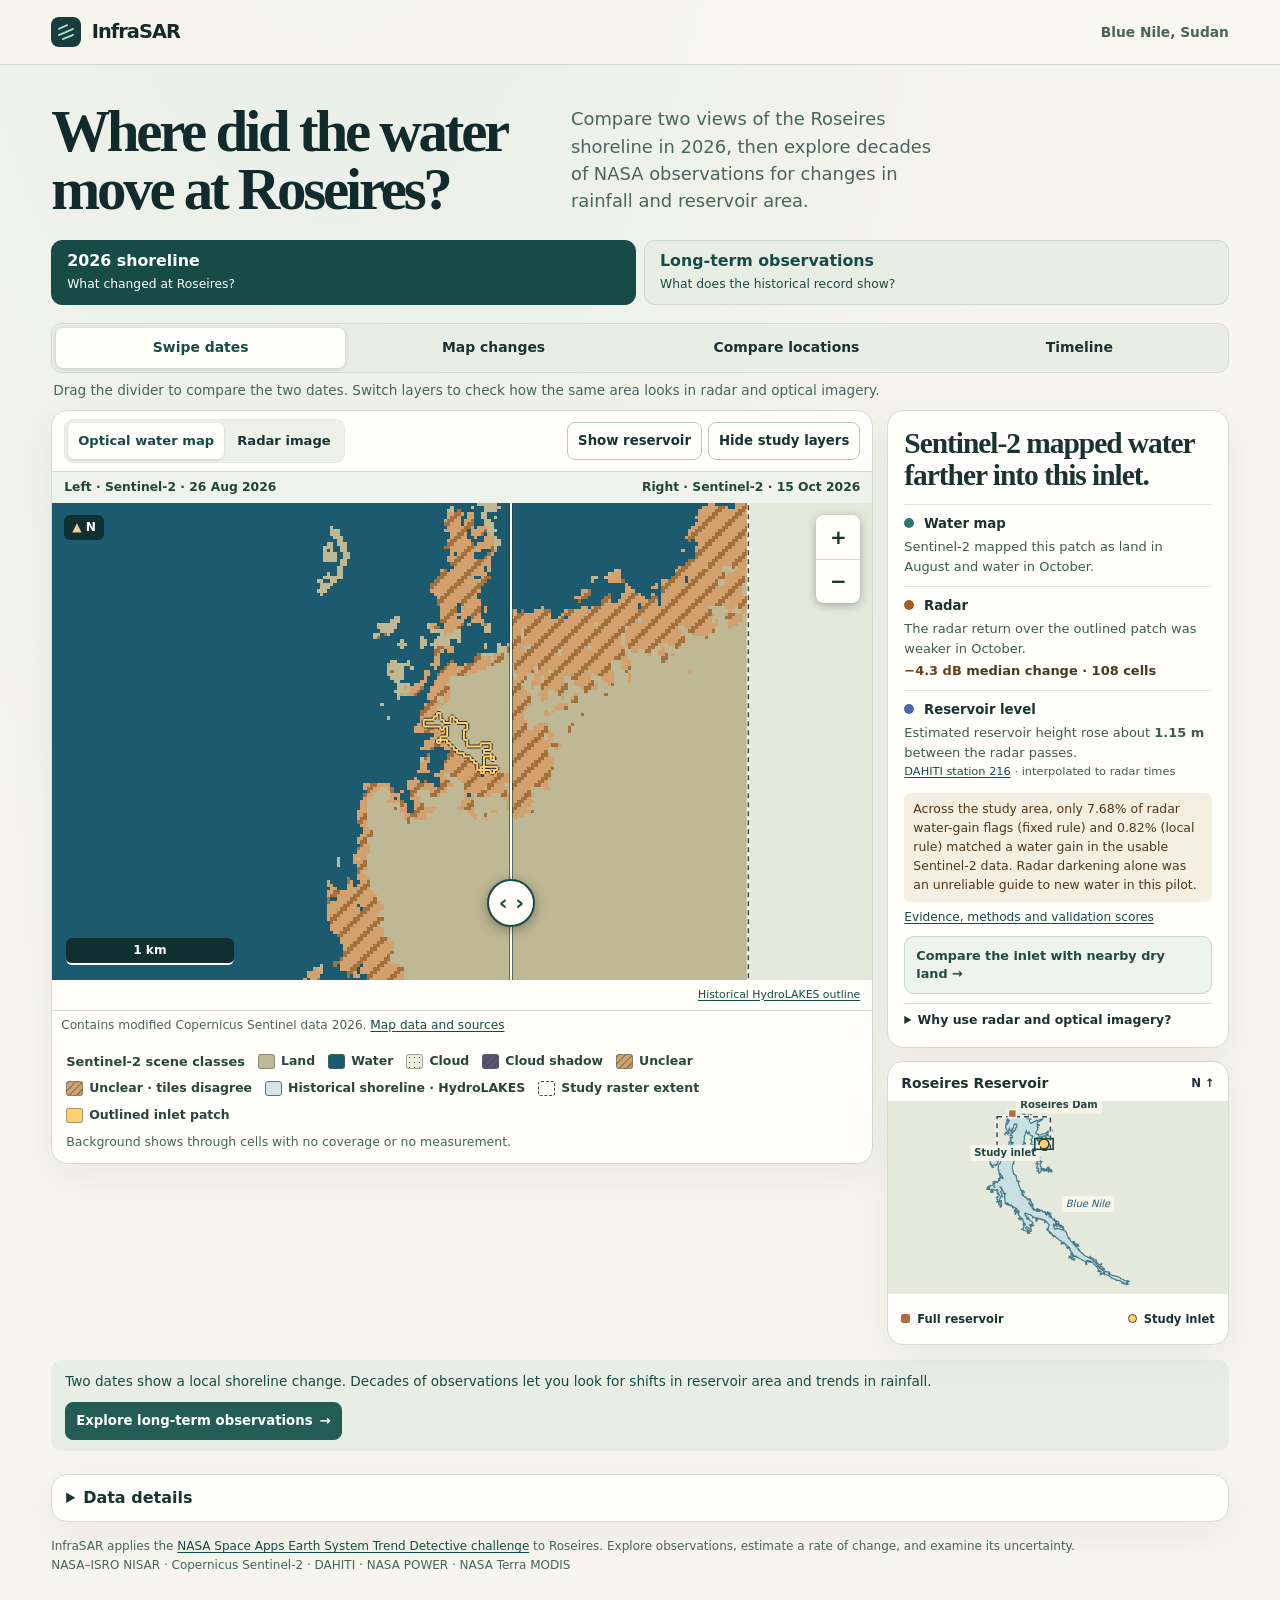
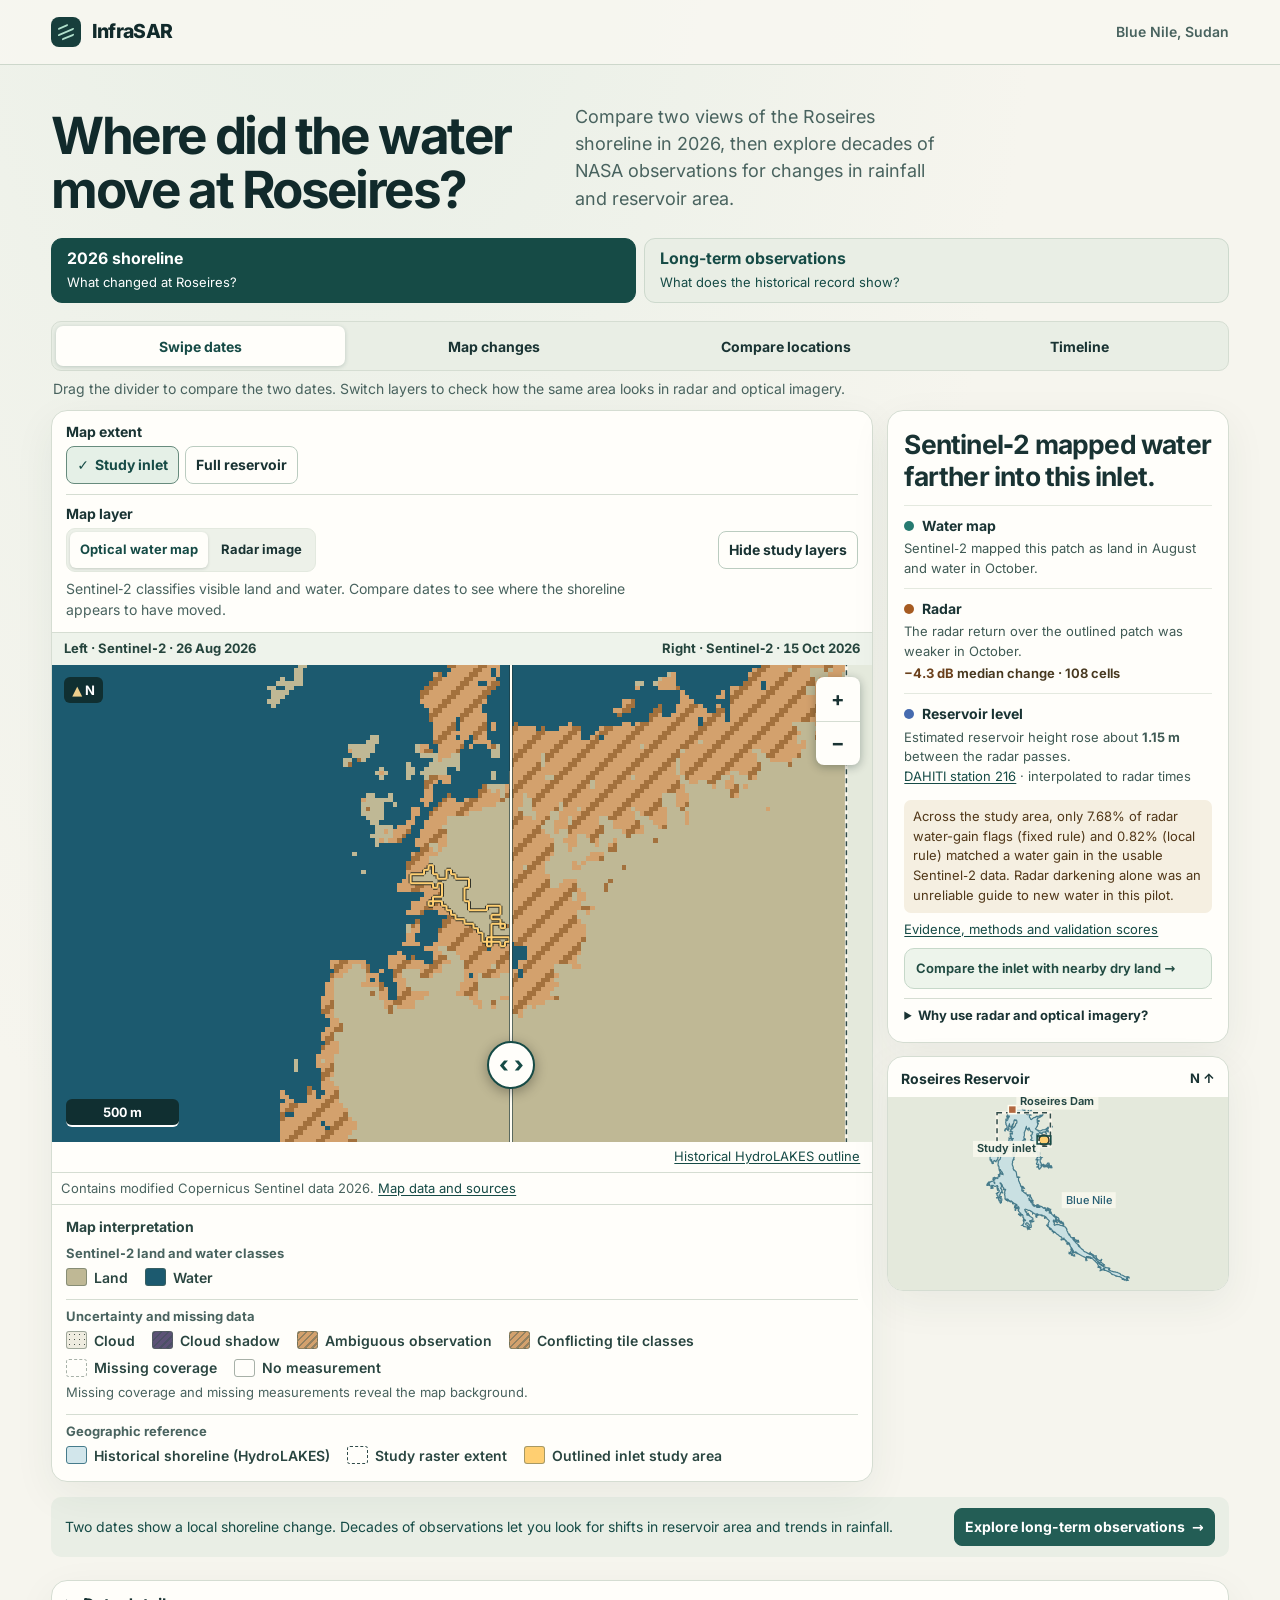
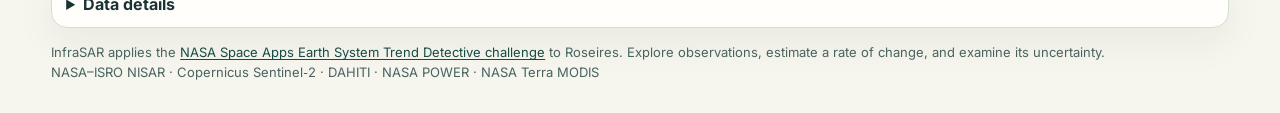
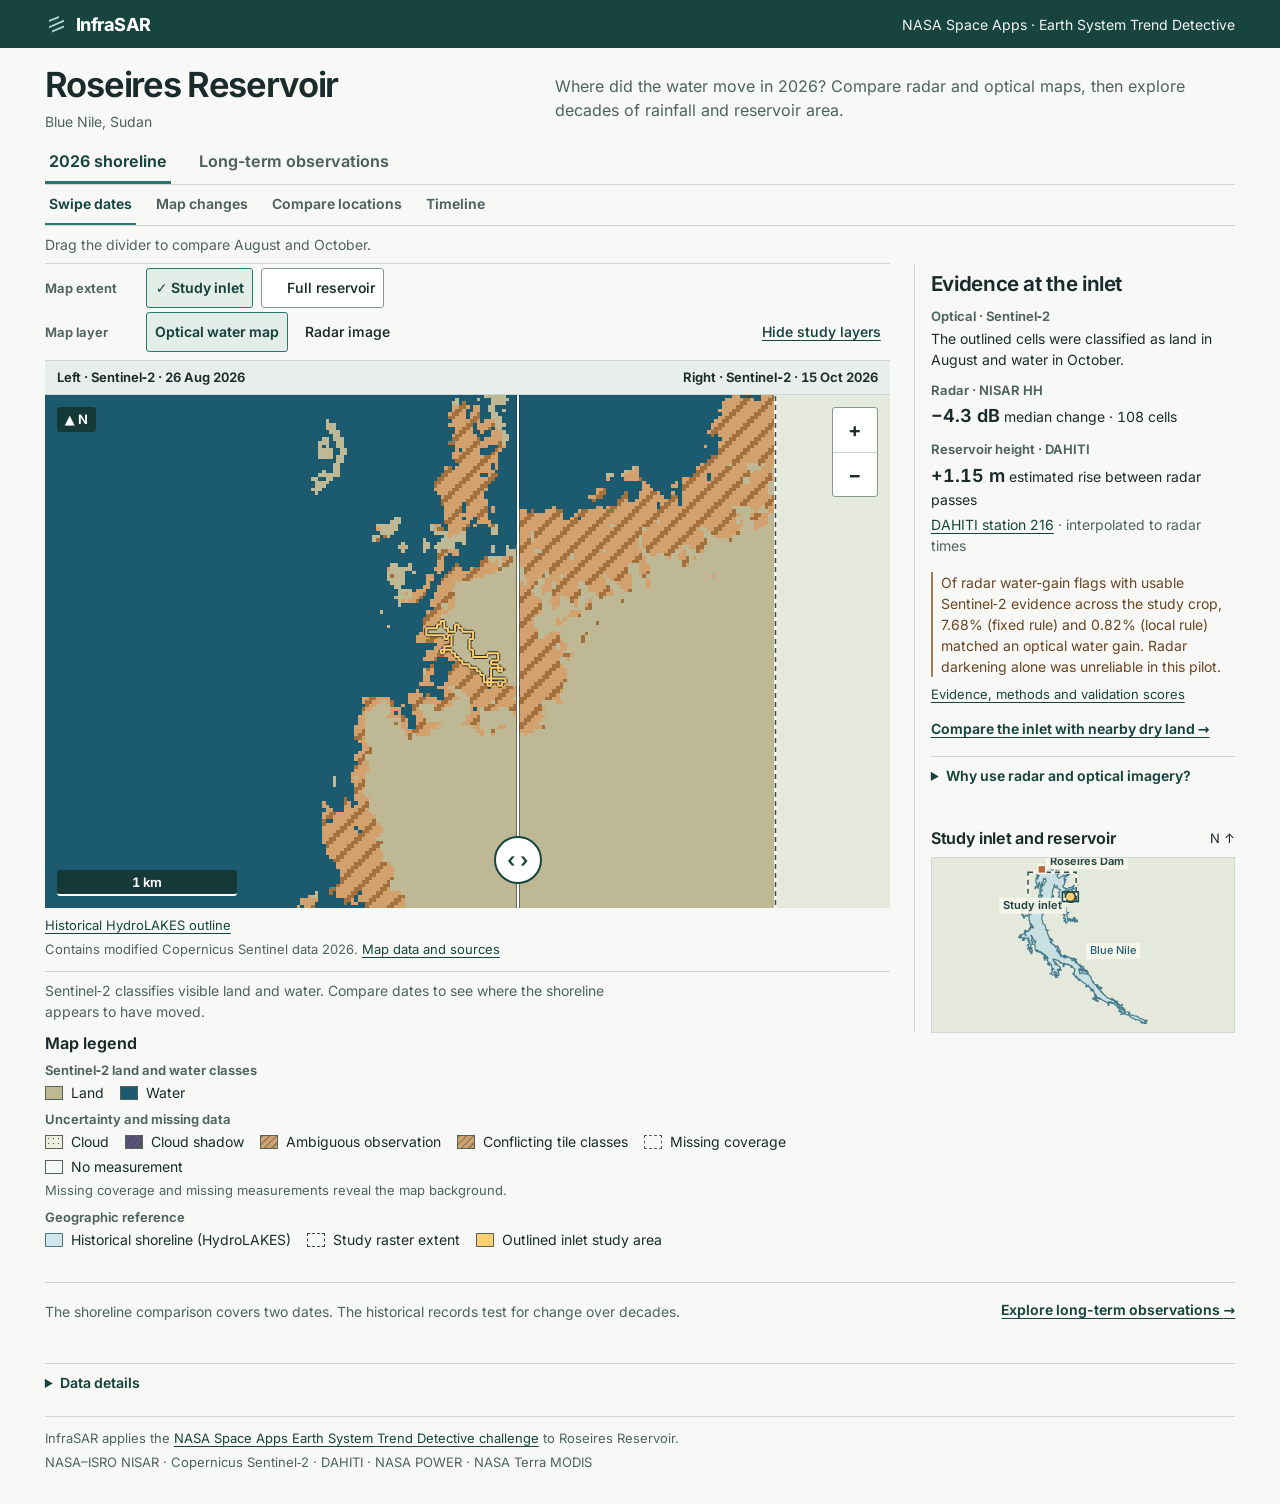
